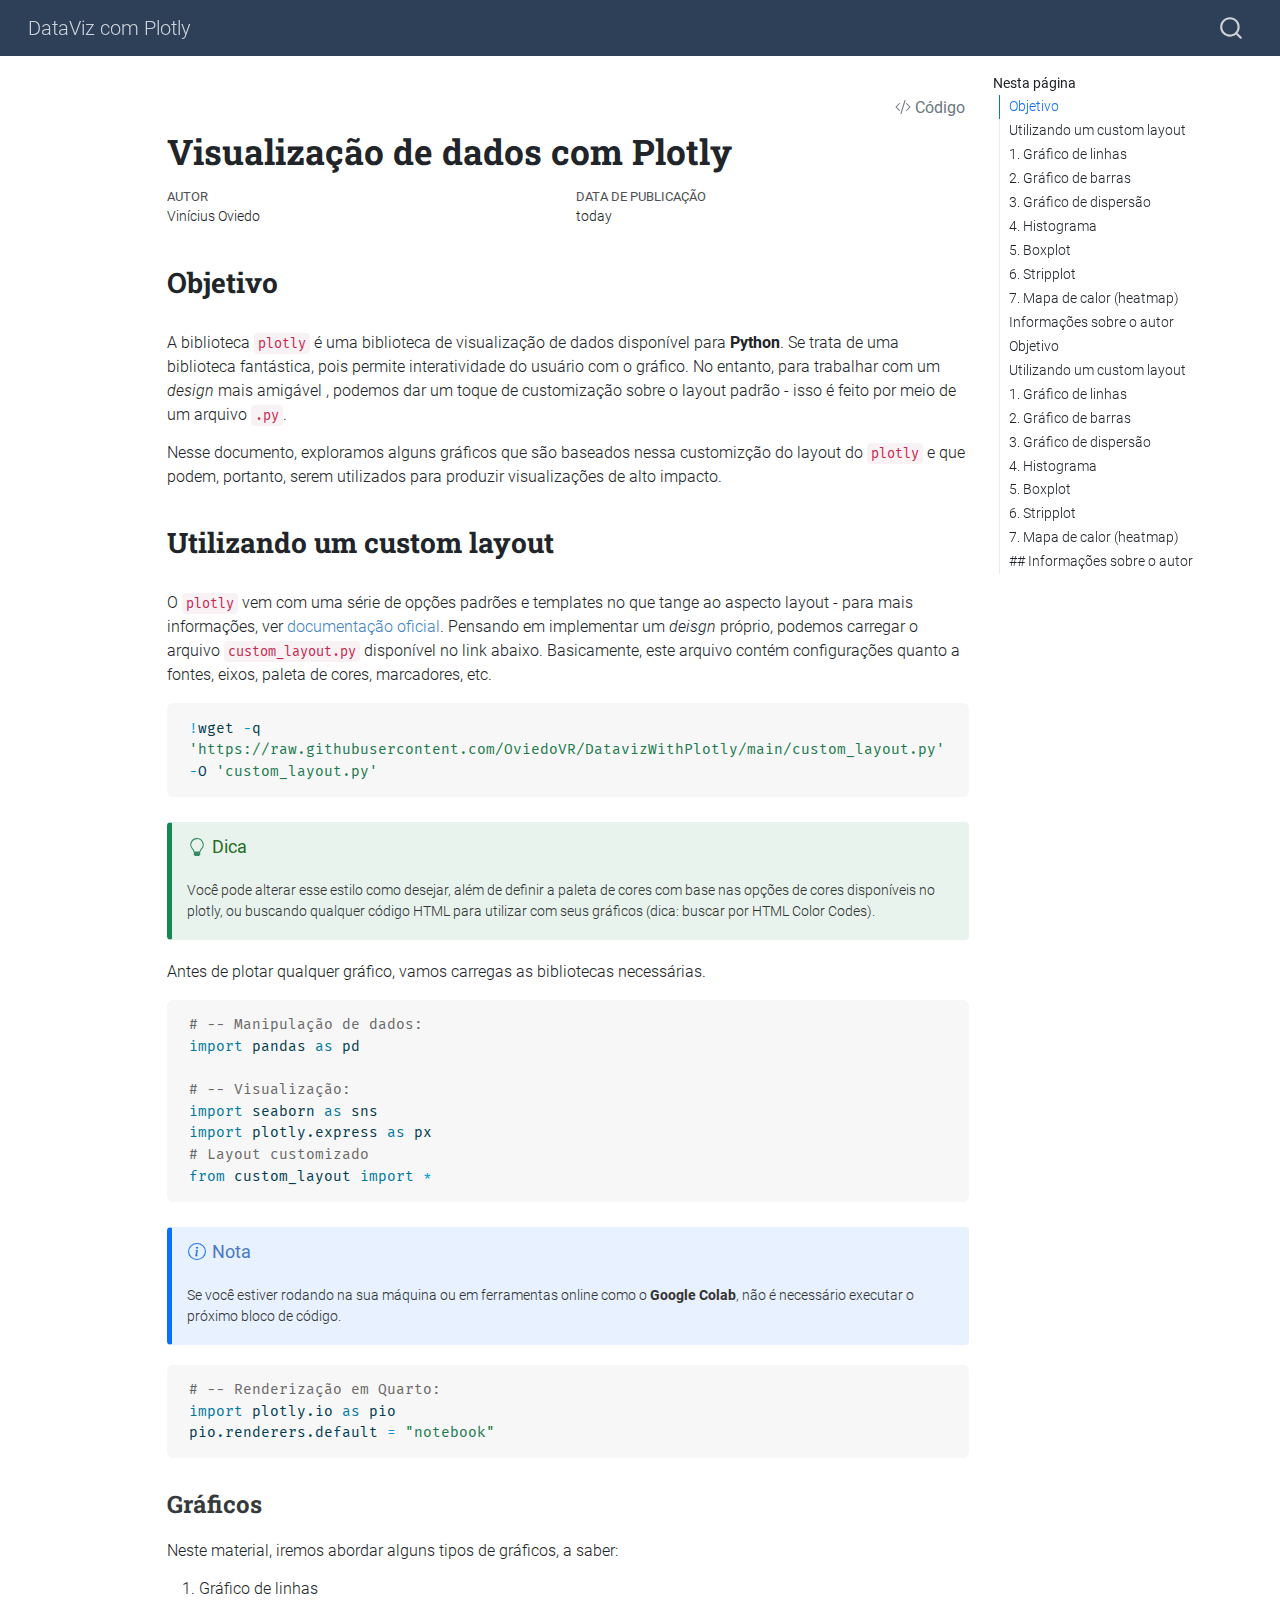
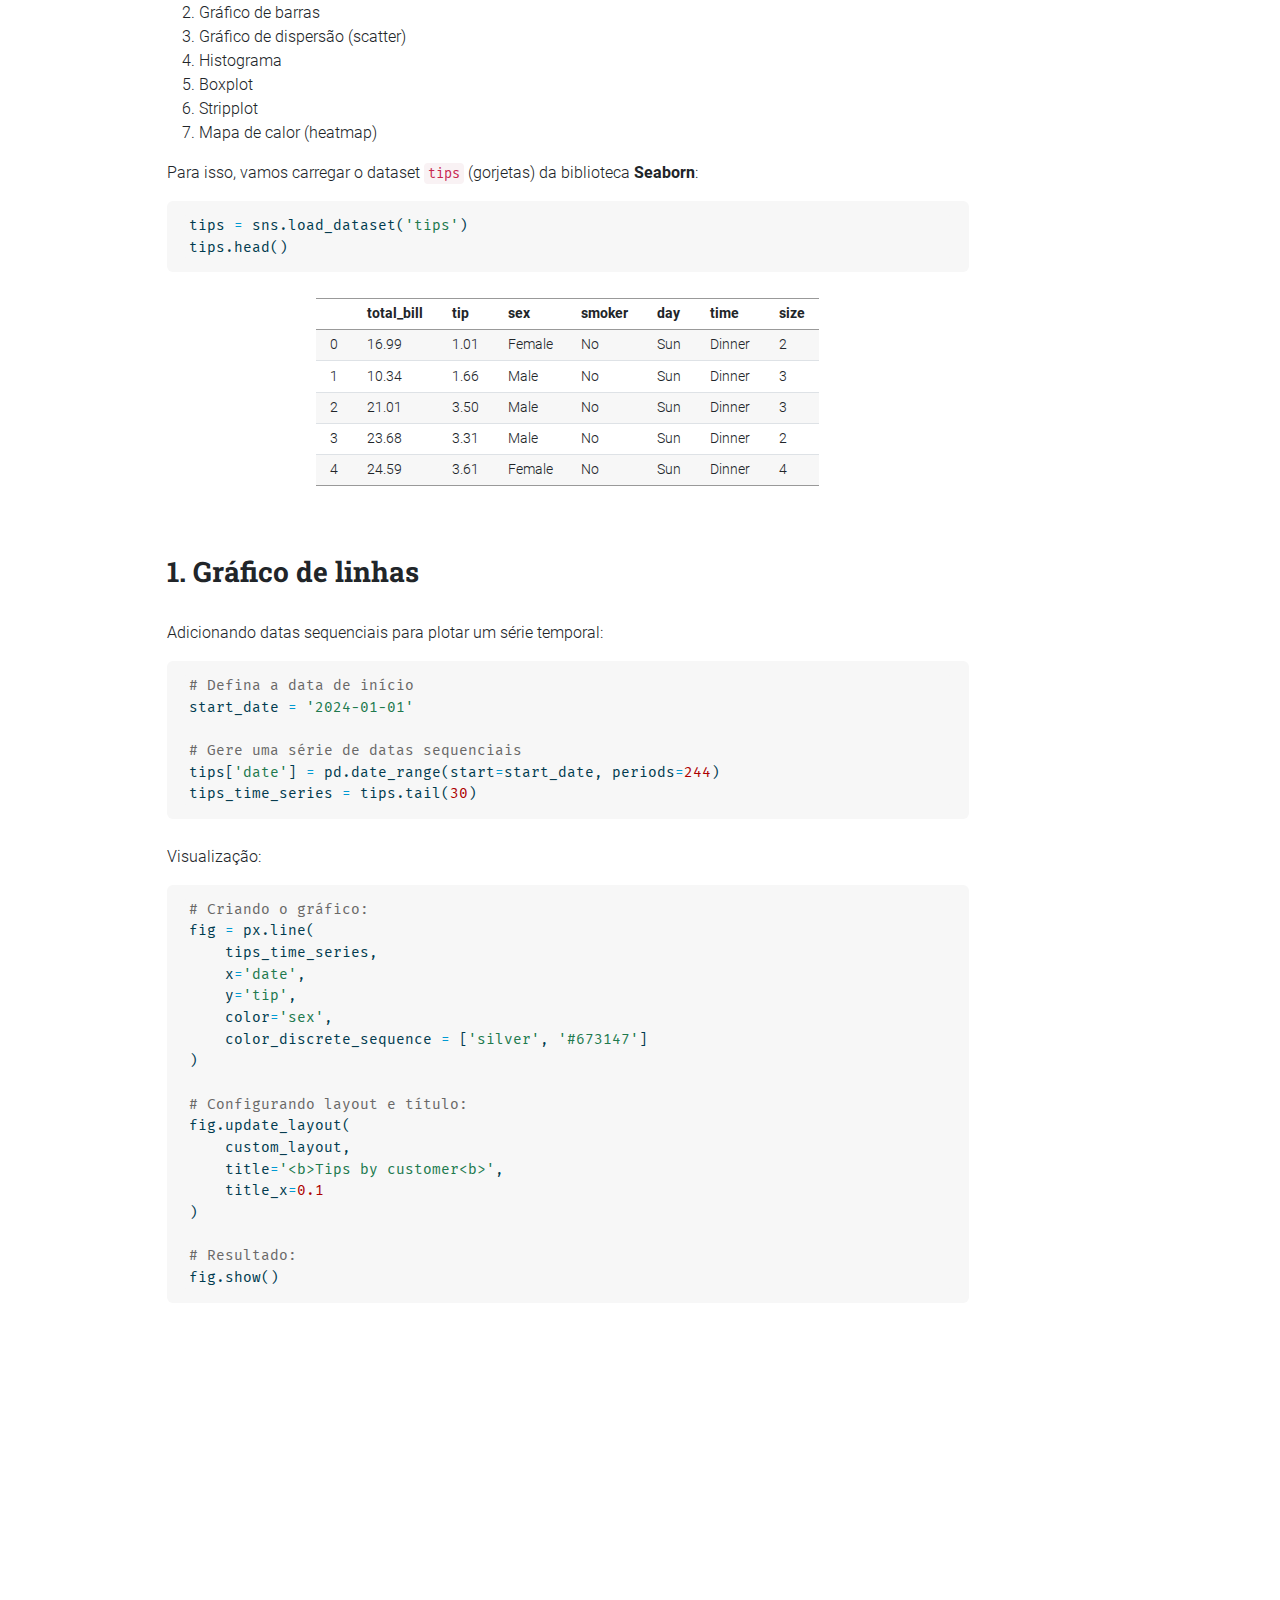
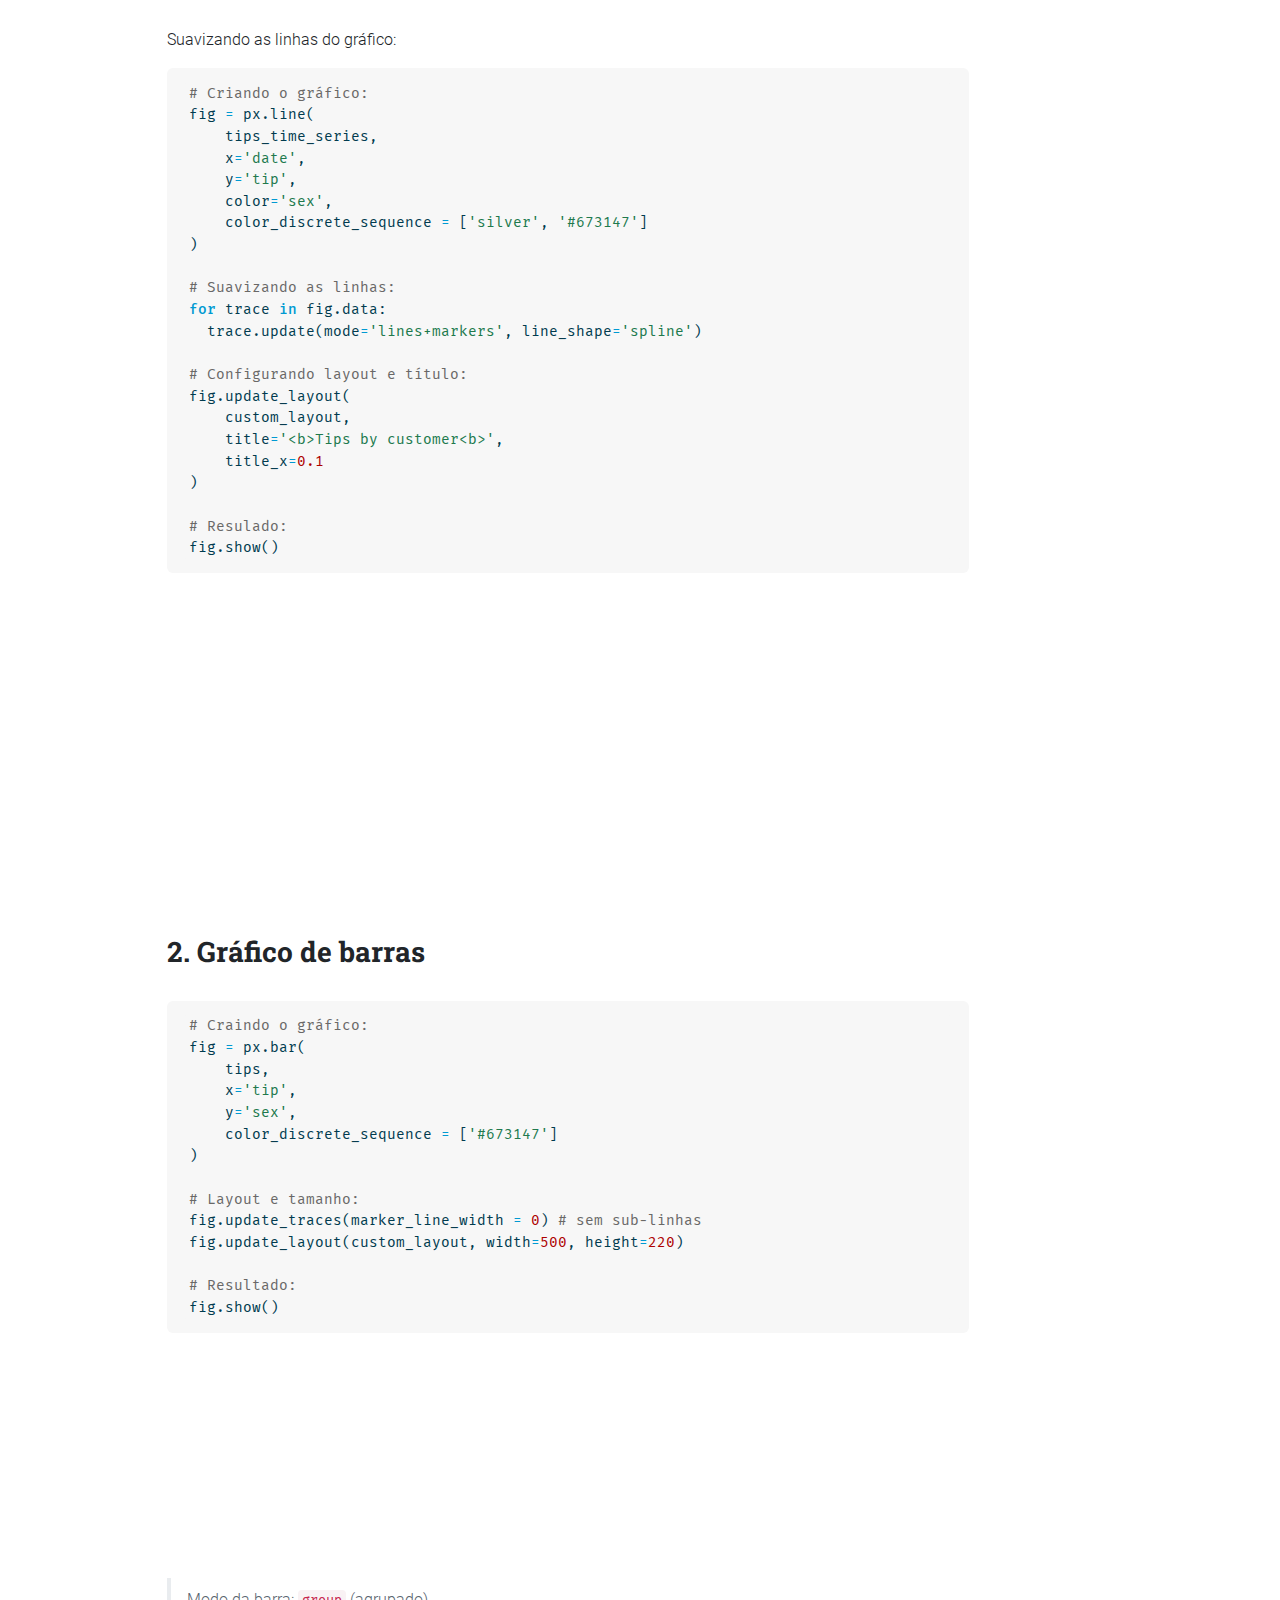
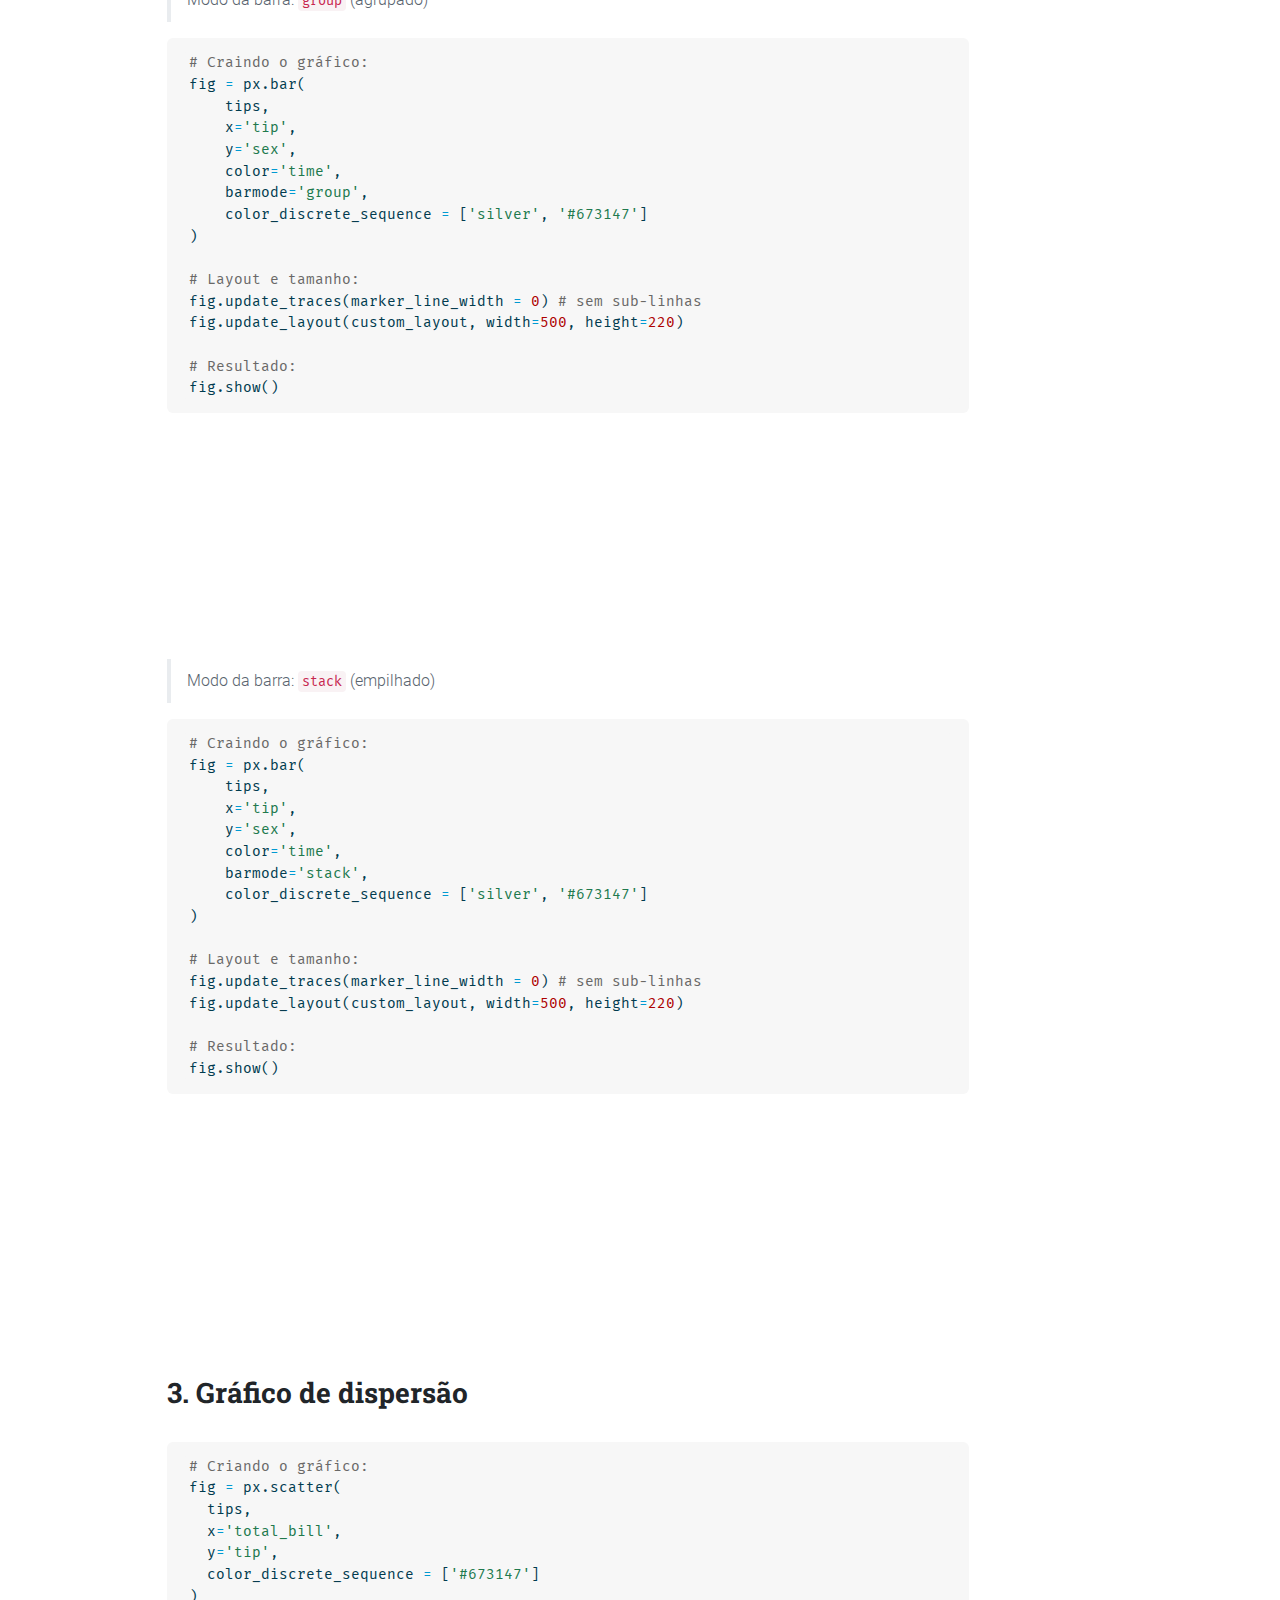
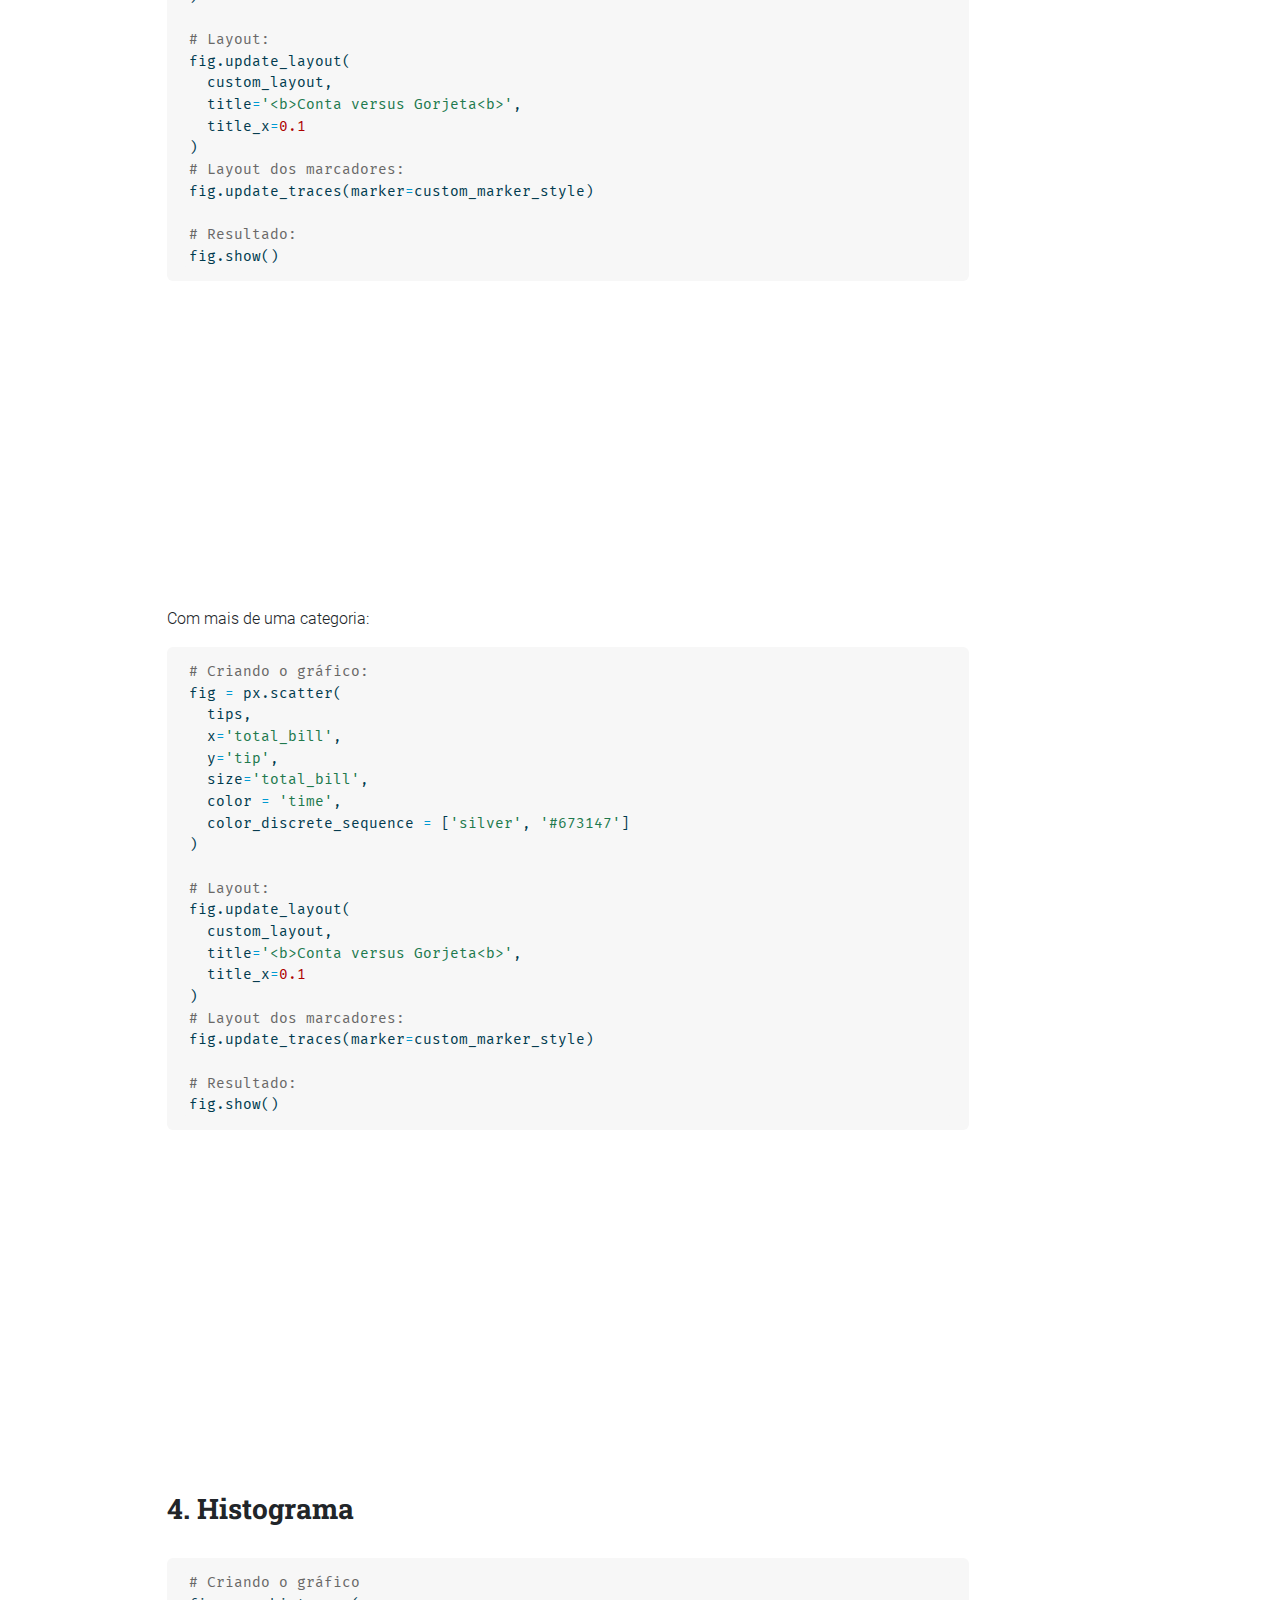
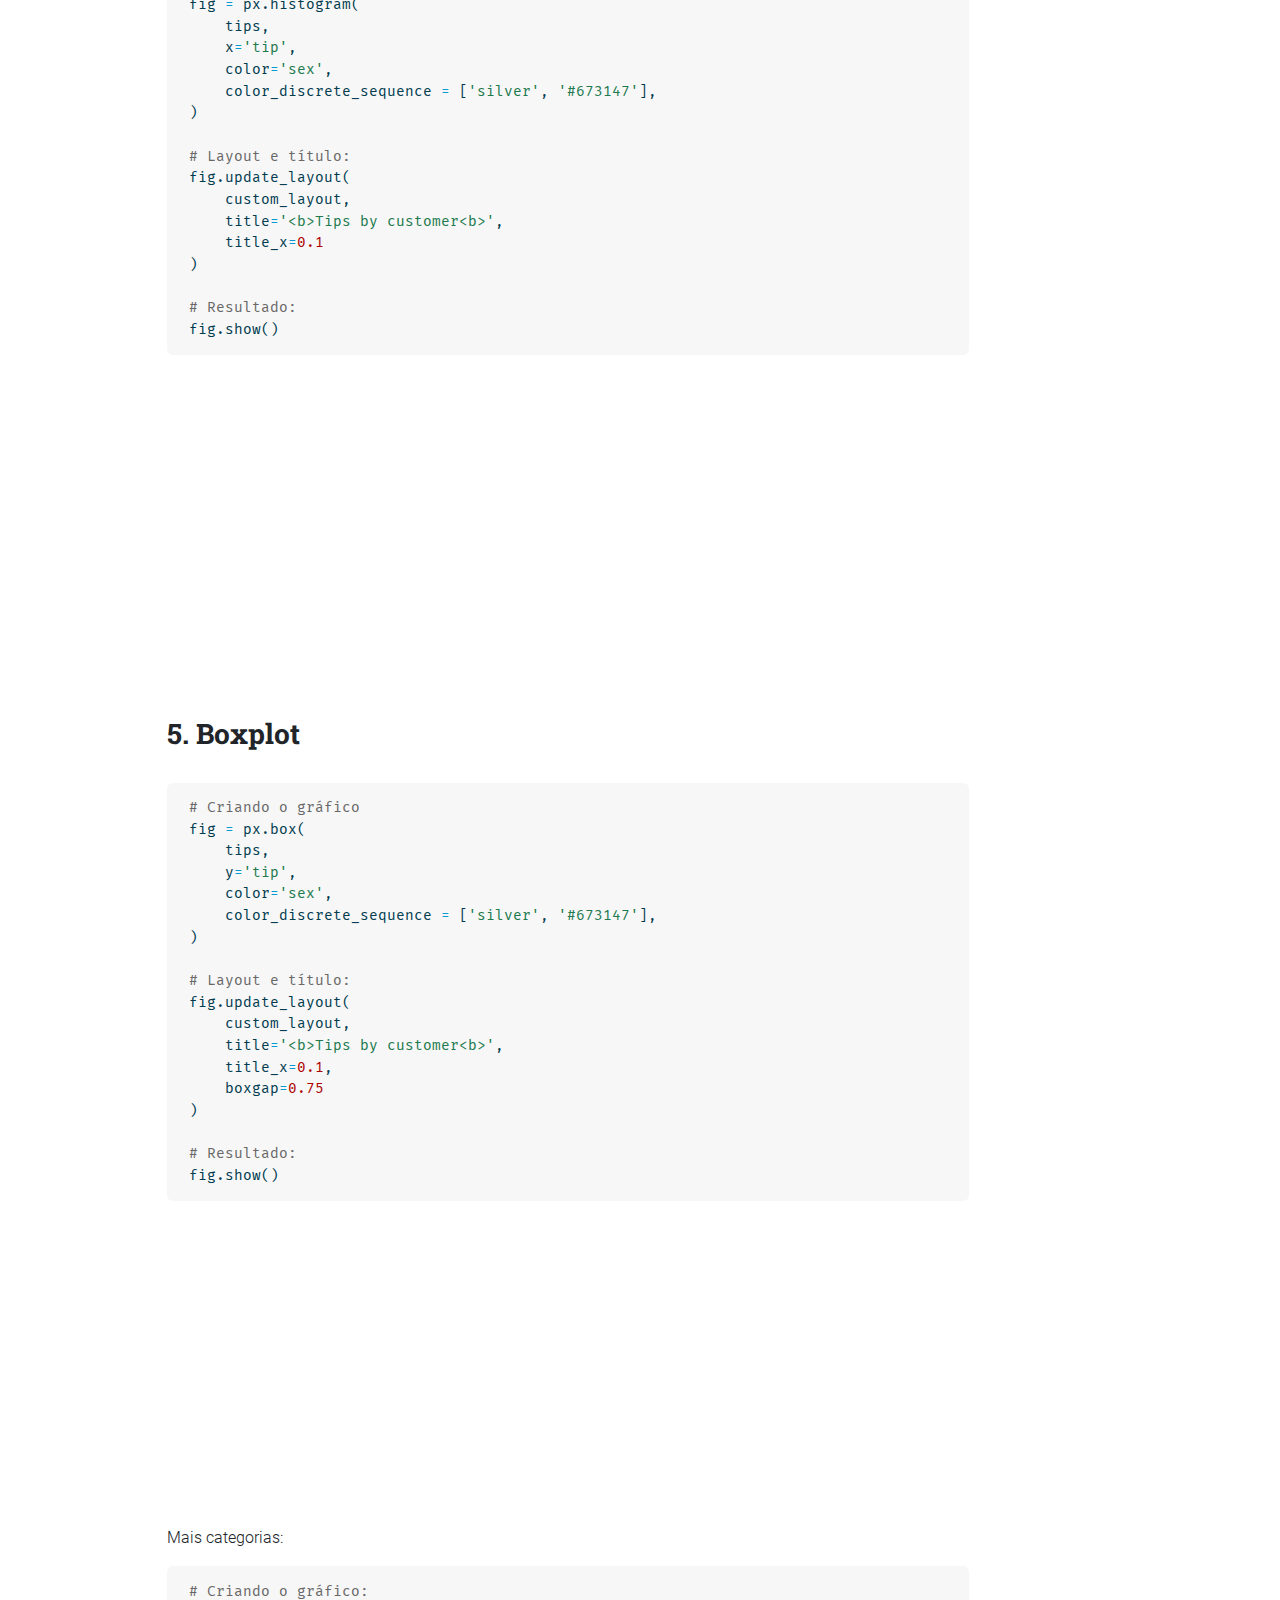
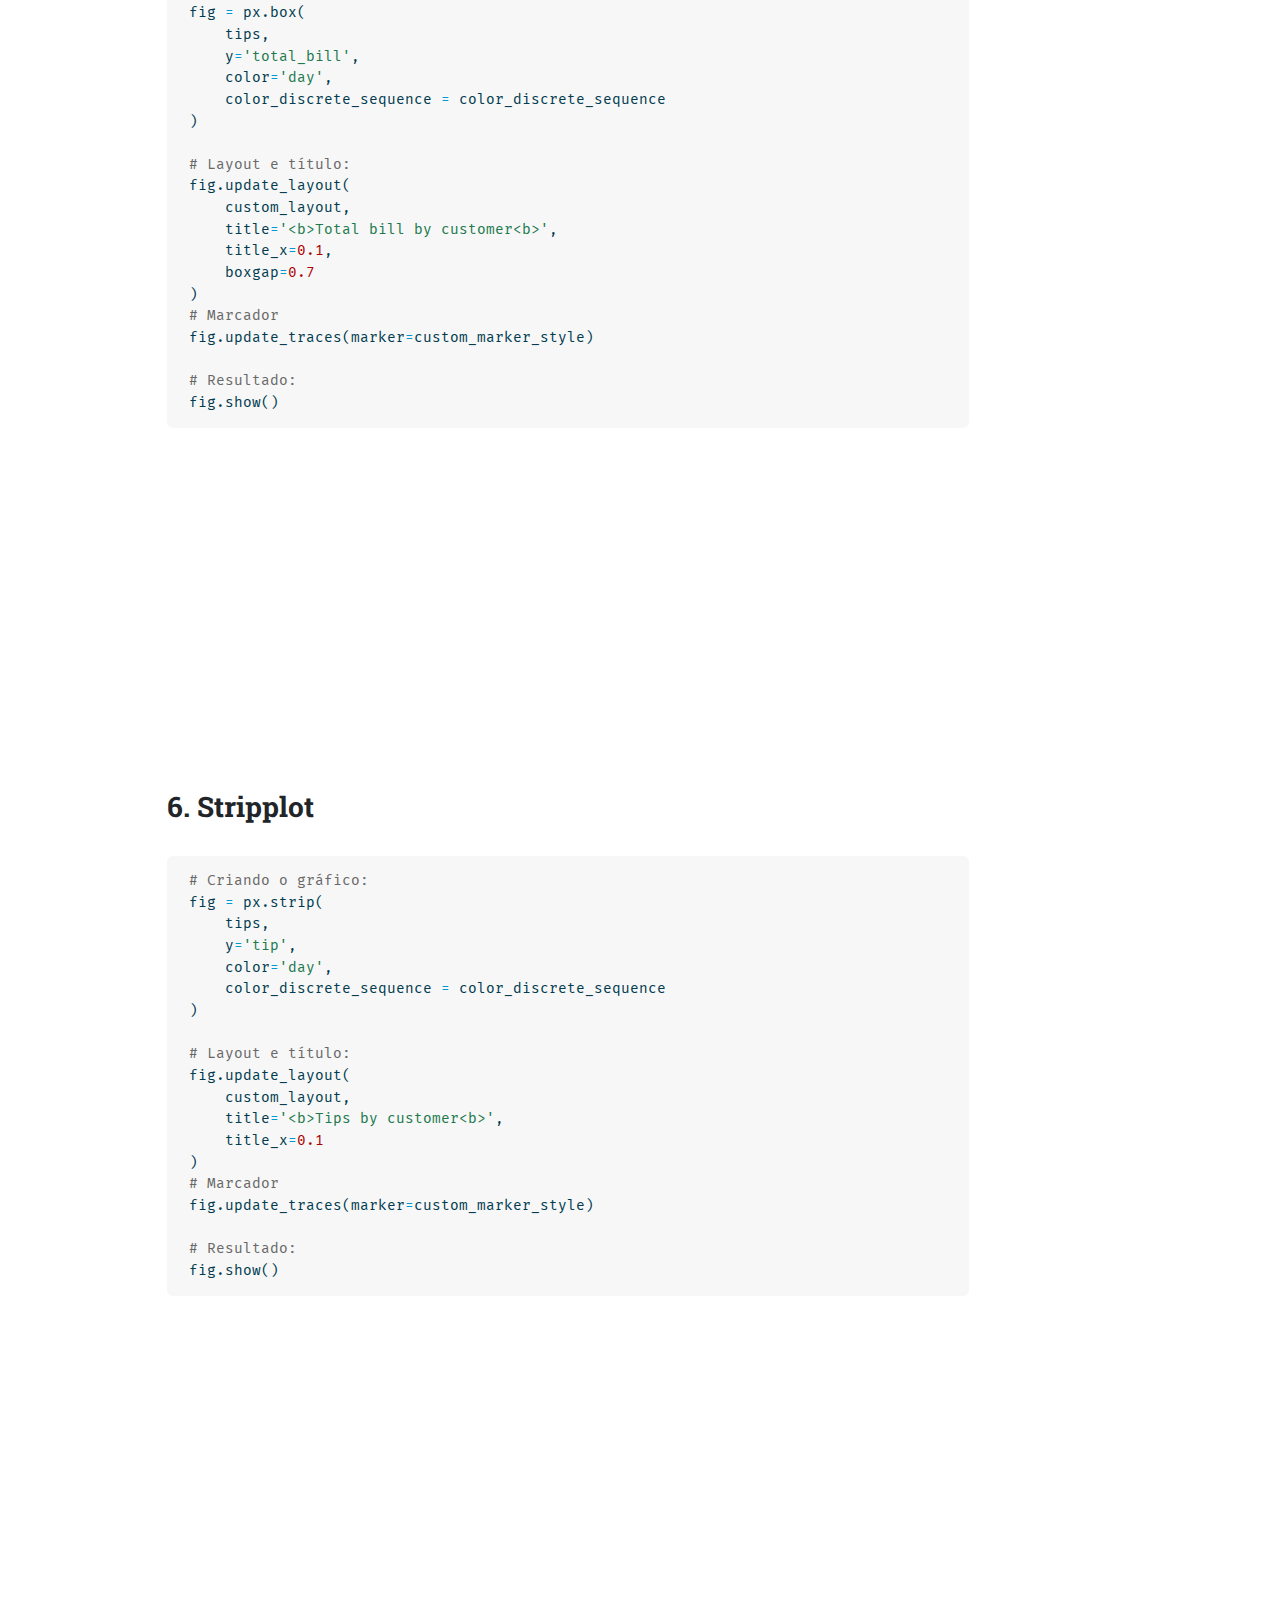
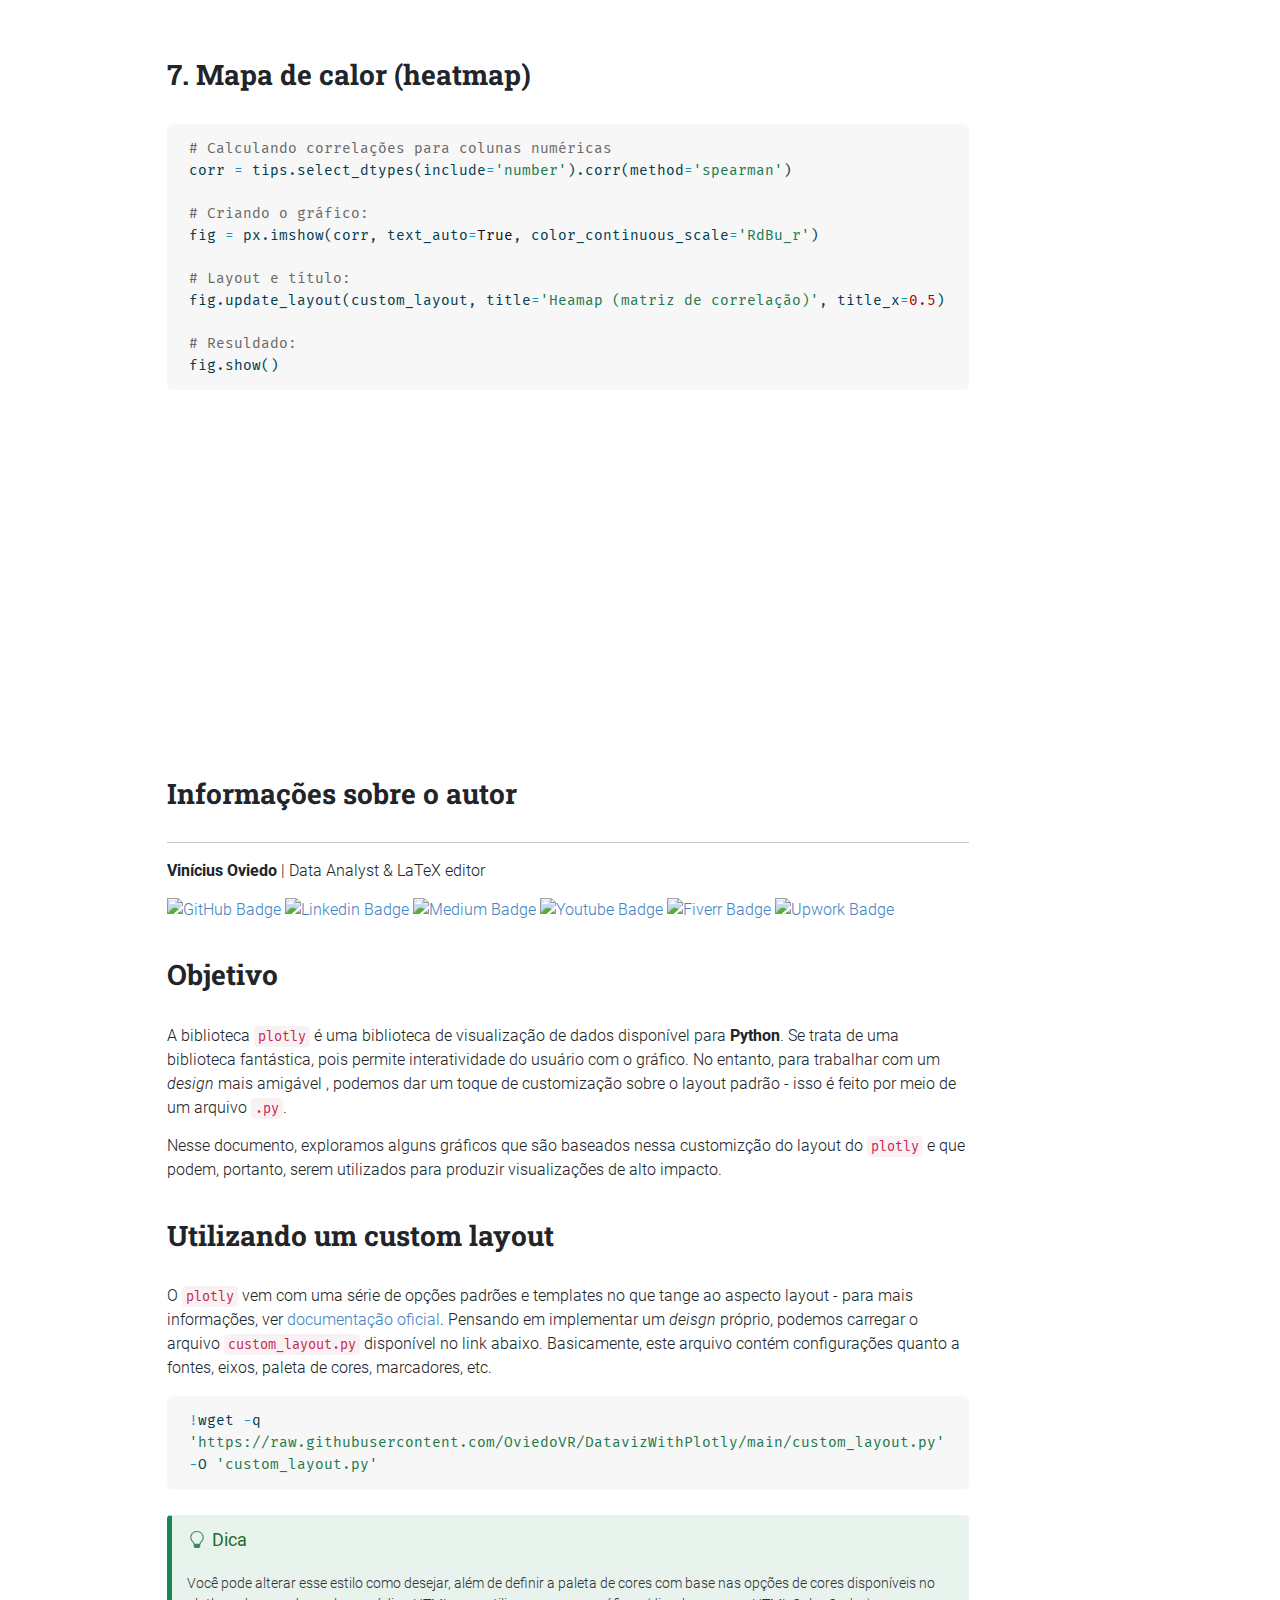
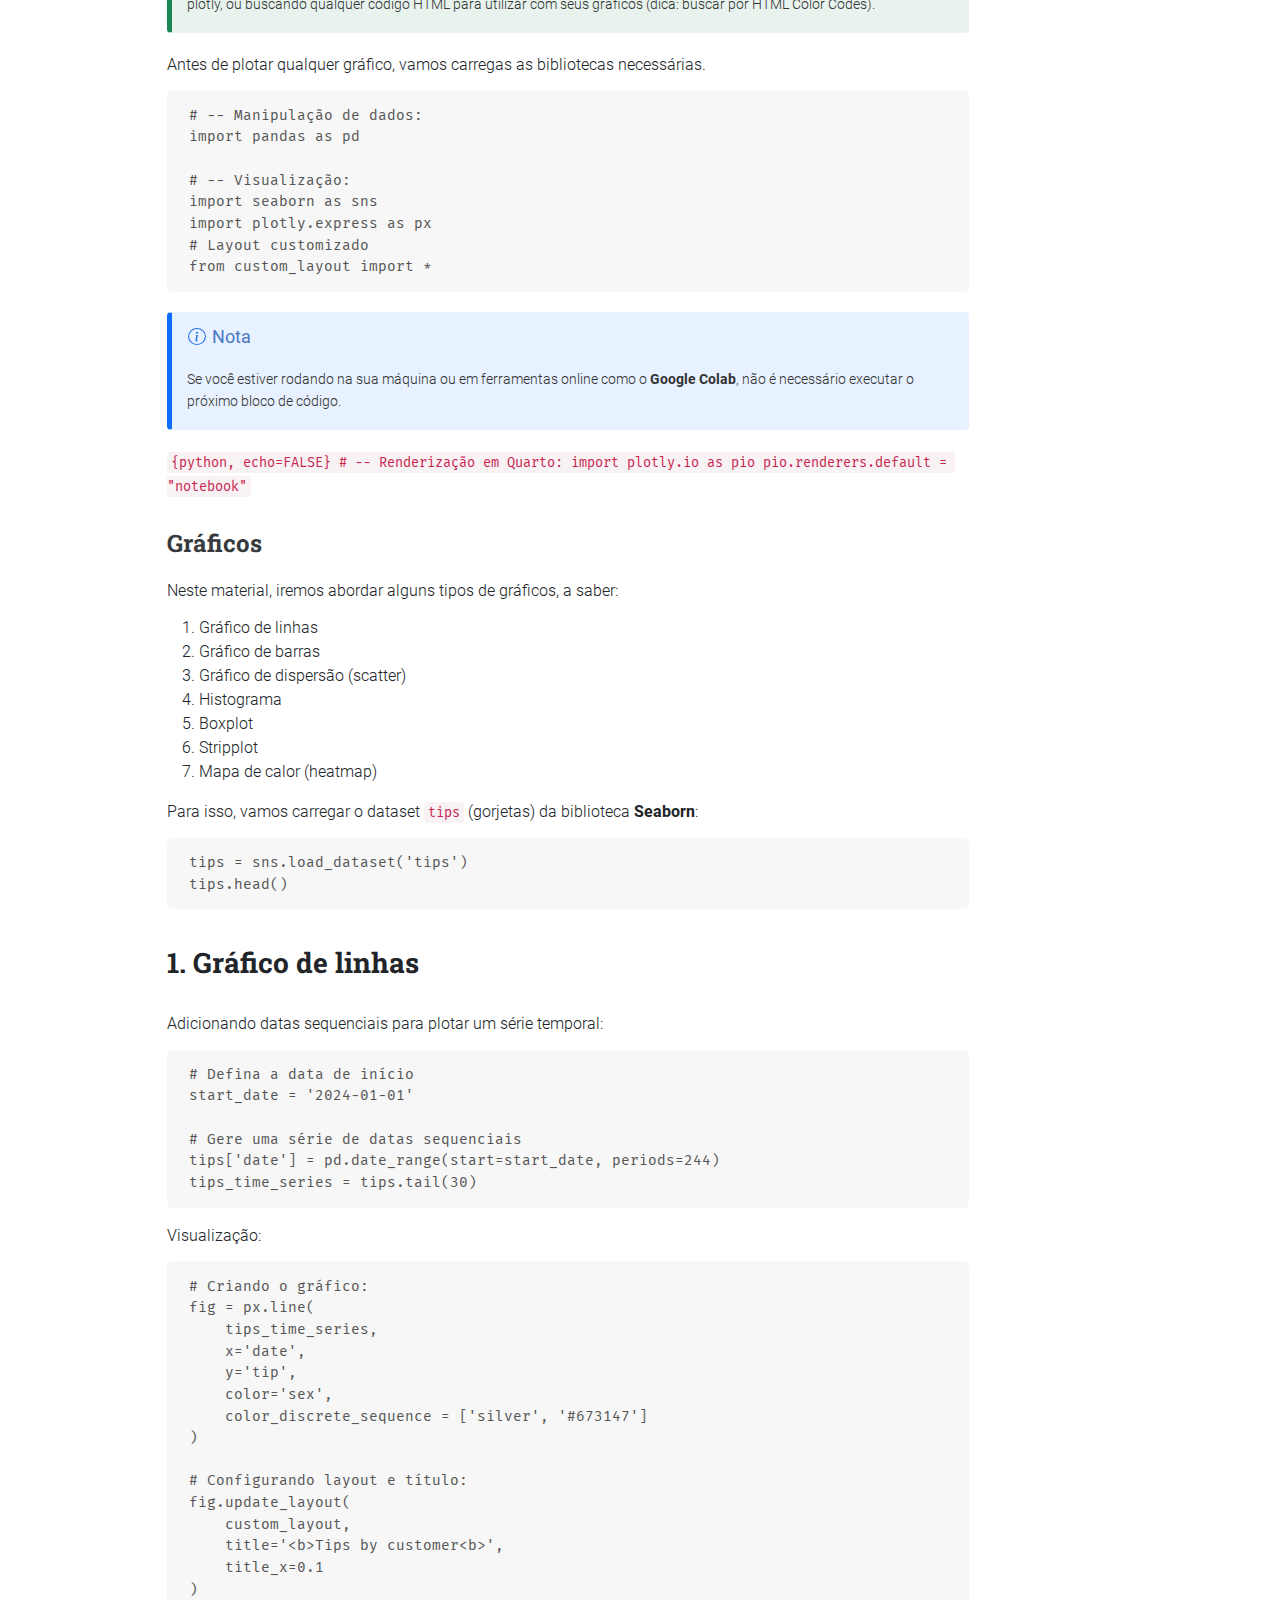
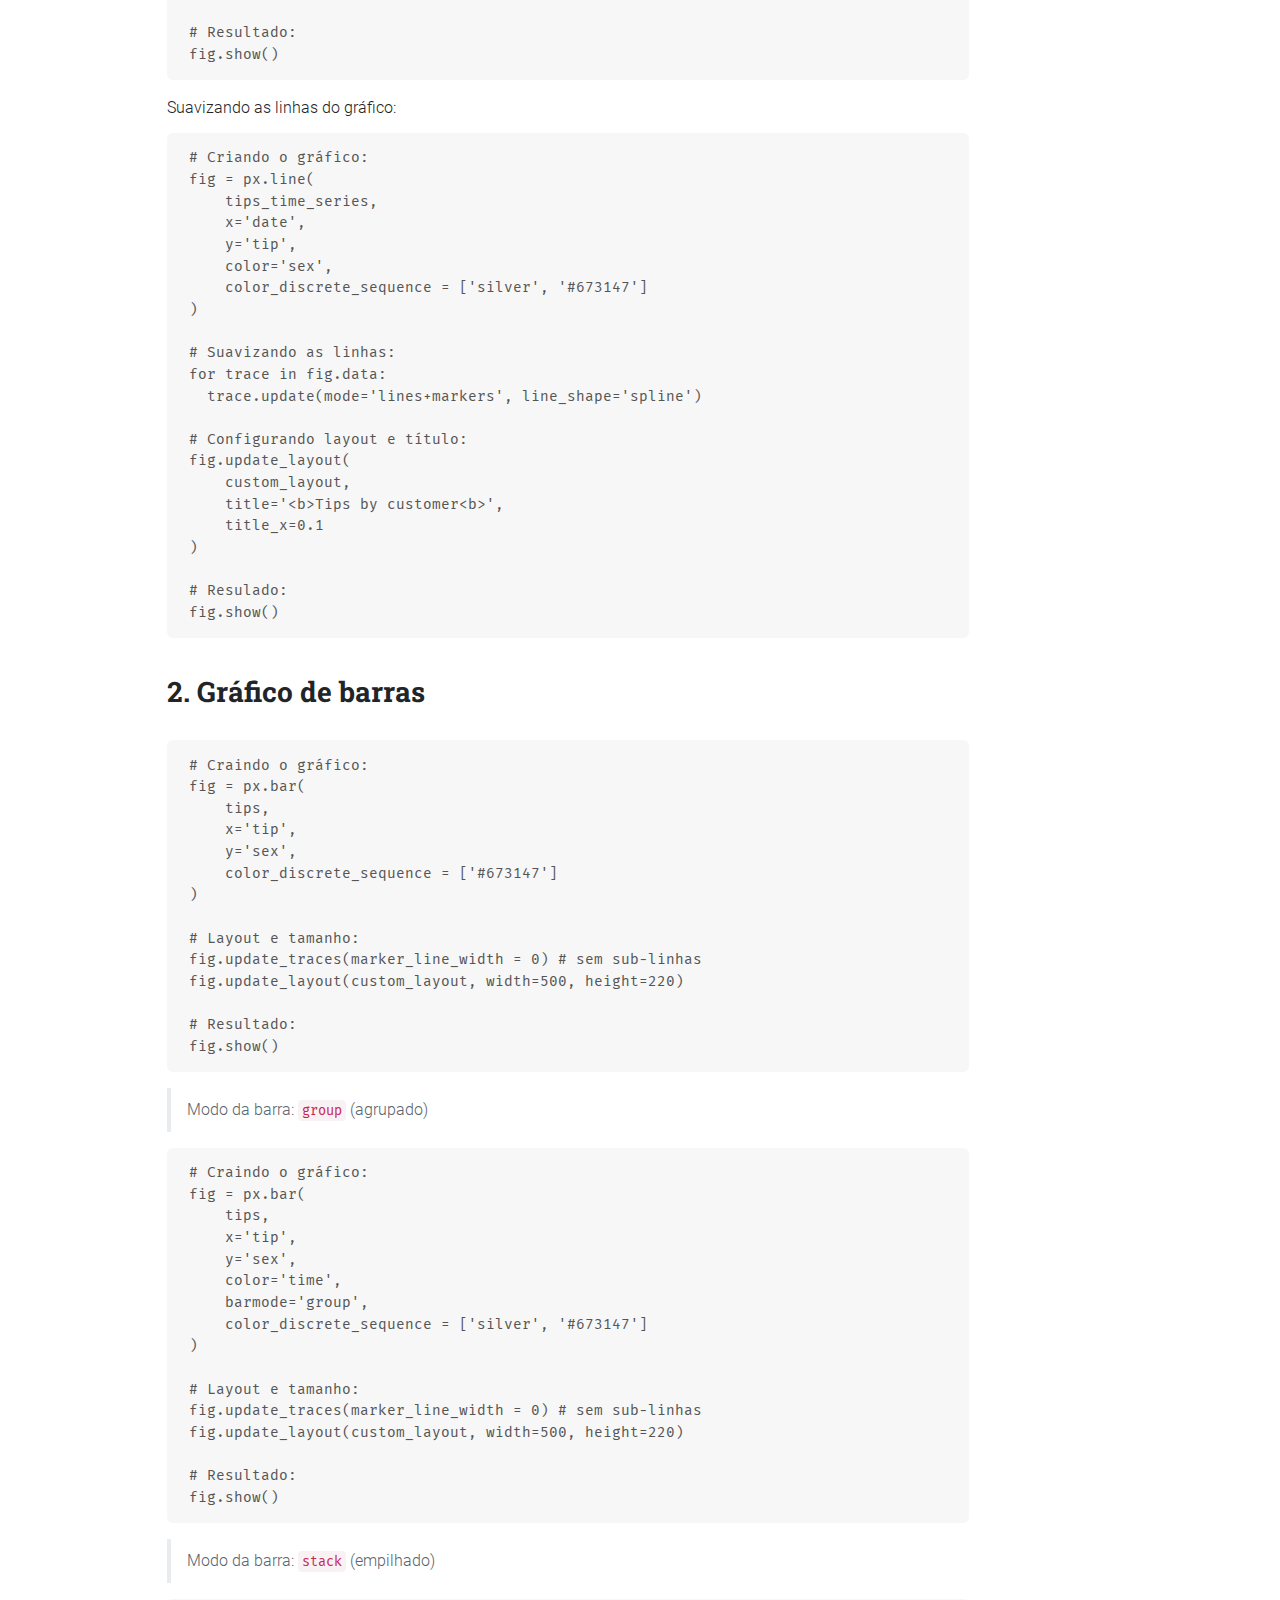
==== docs/index.html @ 253bf62b "Update repo" ====
<!DOCTYPE html>
<html xmlns="http://www.w3.org/1999/xhtml" lang="pt-BR" xml:lang="pt-BR"><head>

<meta charset="utf-8">
<meta name="generator" content="quarto-1.4.549">

<meta name="viewport" content="width=device-width, initial-scale=1.0, user-scalable=yes">

<meta name="author" content="Vinícius Oviedo">

<title>DataViz com Plotly - Visualização de dados com Plotly</title>
<style>
code{white-space: pre-wrap;}
span.smallcaps{font-variant: small-caps;}
div.columns{display: flex; gap: min(4vw, 1.5em);}
div.column{flex: auto; overflow-x: auto;}
div.hanging-indent{margin-left: 1.5em; text-indent: -1.5em;}
ul.task-list{list-style: none;}
ul.task-list li input[type="checkbox"] {
  width: 0.8em;
  margin: 0 0.8em 0.2em -1em; /* quarto-specific, see https://github.com/quarto-dev/quarto-cli/issues/4556 */ 
  vertical-align: middle;
}
/* CSS for syntax highlighting */
pre > code.sourceCode { white-space: pre; position: relative; }
pre > code.sourceCode > span { line-height: 1.25; }
pre > code.sourceCode > span:empty { height: 1.2em; }
.sourceCode { overflow: visible; }
code.sourceCode > span { color: inherit; text-decoration: inherit; }
div.sourceCode { margin: 1em 0; }
pre.sourceCode { margin: 0; }
@media screen {
div.sourceCode { overflow: auto; }
}
@media print {
pre > code.sourceCode { white-space: pre-wrap; }
pre > code.sourceCode > span { text-indent: -5em; padding-left: 5em; }
}
pre.numberSource code
  { counter-reset: source-line 0; }
pre.numberSource code > span
  { position: relative; left: -4em; counter-increment: source-line; }
pre.numberSource code > span > a:first-child::before
  { content: counter(source-line);
    position: relative; left: -1em; text-align: right; vertical-align: baseline;
    border: none; display: inline-block;
    -webkit-touch-callout: none; -webkit-user-select: none;
    -khtml-user-select: none; -moz-user-select: none;
    -ms-user-select: none; user-select: none;
    padding: 0 4px; width: 4em;
  }
pre.numberSource { margin-left: 3em;  padding-left: 4px; }
div.sourceCode
  {   }
@media screen {
pre > code.sourceCode > span > a:first-child::before { text-decoration: underline; }
}
</style>


<script src="https://cdnjs.cloudflare.com/ajax/libs/jquery/3.5.1/jquery.min.js" integrity="sha512-bLT0Qm9VnAYZDflyKcBaQ2gg0hSYNQrJ8RilYldYQ1FxQYoCLtUjuuRuZo+fjqhx/qtq/1itJ0C2ejDxltZVFg==" crossorigin="anonymous"></script><script src="site_libs/quarto-nav/quarto-nav.js"></script>
<script src="site_libs/quarto-nav/headroom.min.js"></script>
<script src="site_libs/clipboard/clipboard.min.js"></script>
<script src="site_libs/quarto-search/autocomplete.umd.js"></script>
<script src="site_libs/quarto-search/fuse.min.js"></script>
<script src="site_libs/quarto-search/quarto-search.js"></script>
<meta name="quarto:offset" content="./">
<script src="site_libs/quarto-html/quarto.js"></script>
<script src="site_libs/quarto-html/popper.min.js"></script>
<script src="site_libs/quarto-html/tippy.umd.min.js"></script>
<script src="site_libs/quarto-html/anchor.min.js"></script>
<link href="site_libs/quarto-html/tippy.css" rel="stylesheet">
<link href="site_libs/quarto-html/quarto-syntax-highlighting.css" rel="stylesheet" id="quarto-text-highlighting-styles">
<script src="site_libs/bootstrap/bootstrap.min.js"></script>
<link href="site_libs/bootstrap/bootstrap-icons.css" rel="stylesheet">
<link href="site_libs/bootstrap/bootstrap.min.css" rel="stylesheet" id="quarto-bootstrap" data-mode="light">
<link href="site_libs/quarto-contrib/bookup_fonts_gwf-0.0/fonts-embed.css" rel="stylesheet">
<script id="quarto-search-options" type="application/json">{
  "location": "navbar",
  "copy-button": false,
  "collapse-after": 3,
  "panel-placement": "end",
  "type": "overlay",
  "limit": 50,
  "keyboard-shortcut": [
    "f",
    "/",
    "s"
  ],
  "show-item-context": false,
  "language": {
    "search-no-results-text": "Nenhum resultado",
    "search-matching-documents-text": "documentos correspondentes",
    "search-copy-link-title": "Copiar link para a busca",
    "search-hide-matches-text": "Esconder correspondências adicionais",
    "search-more-match-text": "mais correspondência neste documento",
    "search-more-matches-text": "mais correspondências neste documento",
    "search-clear-button-title": "Limpar",
    "search-text-placeholder": "",
    "search-detached-cancel-button-title": "Cancelar",
    "search-submit-button-title": "Enviar",
    "search-label": "Procurar"
  }
}</script>
<script src="https://cdnjs.cloudflare.com/ajax/libs/require.js/2.3.6/require.min.js" integrity="sha512-c3Nl8+7g4LMSTdrm621y7kf9v3SDPnhxLNhcjFJbKECVnmZHTdo+IRO05sNLTH/D3vA6u1X32ehoLC7WFVdheg==" crossorigin="anonymous"></script>

<script type="application/javascript">define('jquery', [],function() {return window.jQuery;})</script>
        <script type="text/javascript">
        window.PlotlyConfig = {MathJaxConfig: 'local'};
        if (window.MathJax && window.MathJax.Hub && window.MathJax.Hub.Config) {window.MathJax.Hub.Config({SVG: {font: "STIX-Web"}});}
        if (typeof require !== 'undefined') {
        require.undef("plotly");
        define('plotly', function(require, exports, module) {
            /**
* plotly.js v2.12.1
* Copyright 2012-2022, Plotly, Inc.
* All rights reserved.
* Licensed under the MIT license
*/
!function(t){if("object"==typeof exports&&"undefined"!=typeof module)module.exports=t();else if("function"==typeof define&&define.amd)define([],t);else{("undefined"!=typeof window?window:"undefined"!=typeof global?global:"undefined"!=typeof self?self:this).Plotly=t()}}((function(){return function t(e,r,n){function i(o,s){if(!r[o]){if(!e[o]){var l="function"==typeof require&&require;if(!s&&l)return l(o,!0);if(a)return a(o,!0);var c=new Error("Cannot find module '"+o+"'");throw c.code="MODULE_NOT_FOUND",c}var u=r[o]={exports:{}};e[o][0].call(u.exports,(function(t){return i(e[o][1][t]||t)}),u,u.exports,t,e,r,n)}return r[o].exports}for(var a="function"==typeof require&&require,o=0;o<n.length;o++)i(n[o]);return i}({1:[function(t,e,r){"use strict";var n=t("../src/lib"),i={"X,X div":'direction:ltr;font-family:"Open Sans",verdana,arial,sans-serif;margin:0;padding:0;',"X input,X button":'font-family:"Open Sans",verdana,arial,sans-serif;',"X input:focus,X button:focus":"outline:none;","X a":"text-decoration:none;","X a:hover":"text-decoration:none;","X .crisp":"shape-rendering:crispEdges;","X .user-select-none":"-webkit-user-select:none;-moz-user-select:none;-ms-user-select:none;-o-user-select:none;user-select:none;","X svg":"overflow:hidden;","X svg a":"fill:#447adb;","X svg a:hover":"fill:#3c6dc5;","X .main-svg":"position:absolute;top:0;left:0;pointer-events:none;","X .main-svg .draglayer":"pointer-events:all;","X .cursor-default":"cursor:default;","X .cursor-pointer":"cursor:pointer;","X .cursor-crosshair":"cursor:crosshair;","X .cursor-move":"cursor:move;","X .cursor-col-resize":"cursor:col-resize;","X .cursor-row-resize":"cursor:row-resize;","X .cursor-ns-resize":"cursor:ns-resize;","X .cursor-ew-resize":"cursor:ew-resize;","X .cursor-sw-resize":"cursor:sw-resize;","X .cursor-s-resize":"cursor:s-resize;","X .cursor-se-resize":"cursor:se-resize;","X .cursor-w-resize":"cursor:w-resize;","X .cursor-e-resize":"cursor:e-resize;","X .cursor-nw-resize":"cursor:nw-resize;","X .cursor-n-resize":"cursor:n-resize;","X .cursor-ne-resize":"cursor:ne-resize;","X .cursor-grab":"cursor:-webkit-grab;cursor:grab;","X .modebar":"position:absolute;top:2px;right:2px;","X .ease-bg":"-webkit-transition:background-color .3s ease 0s;-moz-transition:background-color .3s ease 0s;-ms-transition:background-color .3s ease 0s;-o-transition:background-color .3s ease 0s;transition:background-color .3s ease 0s;","X .modebar--hover>:not(.watermark)":"opacity:0;-webkit-transition:opacity .3s ease 0s;-moz-transition:opacity .3s ease 0s;-ms-transition:opacity .3s ease 0s;-o-transition:opacity .3s ease 0s;transition:opacity .3s ease 0s;","X:hover .modebar--hover .modebar-group":"opacity:1;","X .modebar-group":"float:left;display:inline-block;box-sizing:border-box;padding-left:8px;position:relative;vertical-align:middle;white-space:nowrap;","X .modebar-btn":"position:relative;font-size:16px;padding:3px 4px;height:22px;cursor:pointer;line-height:normal;box-sizing:border-box;","X .modebar-btn svg":"position:relative;top:2px;","X .modebar.vertical":"display:flex;flex-direction:column;flex-wrap:wrap;align-content:flex-end;max-height:100%;","X .modebar.vertical svg":"top:-1px;","X .modebar.vertical .modebar-group":"display:block;float:none;padding-left:0px;padding-bottom:8px;","X .modebar.vertical .modebar-group .modebar-btn":"display:block;text-align:center;","X [data-title]:before,X [data-title]:after":"position:absolute;-webkit-transform:translate3d(0, 0, 0);-moz-transform:translate3d(0, 0, 0);-ms-transform:translate3d(0, 0, 0);-o-transform:translate3d(0, 0, 0);transform:translate3d(0, 0, 0);display:none;opacity:0;z-index:1001;pointer-events:none;top:110%;right:50%;","X [data-title]:hover:before,X [data-title]:hover:after":"display:block;opacity:1;","X [data-title]:before":'content:"";position:absolute;background:rgba(0,0,0,0);border:6px solid rgba(0,0,0,0);z-index:1002;margin-top:-12px;border-bottom-color:#69738a;margin-right:-6px;',"X [data-title]:after":"content:attr(data-title);background:#69738a;color:#fff;padding:8px 10px;font-size:12px;line-height:12px;white-space:nowrap;margin-right:-18px;border-radius:2px;","X .vertical [data-title]:before,X .vertical [data-title]:after":"top:0%;right:200%;","X .vertical [data-title]:before":"border:6px solid rgba(0,0,0,0);border-left-color:#69738a;margin-top:8px;margin-right:-30px;","X .select-outline":"fill:none;stroke-width:1;shape-rendering:crispEdges;","X .select-outline-1":"stroke:#fff;","X .select-outline-2":"stroke:#000;stroke-dasharray:2px 2px;",Y:'font-family:"Open Sans",verdana,arial,sans-serif;position:fixed;top:50px;right:20px;z-index:10000;font-size:10pt;max-width:180px;',"Y p":"margin:0;","Y .notifier-note":"min-width:180px;max-width:250px;border:1px solid #fff;z-index:3000;margin:0;background-color:#8c97af;background-color:rgba(140,151,175,.9);color:#fff;padding:10px;overflow-wrap:break-word;word-wrap:break-word;-ms-hyphens:auto;-webkit-hyphens:auto;hyphens:auto;","Y .notifier-close":"color:#fff;opacity:.8;float:right;padding:0 5px;background:none;border:none;font-size:20px;font-weight:bold;line-height:20px;","Y .notifier-close:hover":"color:#444;text-decoration:none;cursor:pointer;"};for(var a in i){var o=a.replace(/^,/," ,").replace(/X/g,".js-plotly-plot .plotly").replace(/Y/g,".plotly-notifier");n.addStyleRule(o,i[a])}},{"../src/lib":503}],2:[function(t,e,r){"use strict";e.exports=t("../src/transforms/aggregate")},{"../src/transforms/aggregate":1118}],3:[function(t,e,r){"use strict";e.exports=t("../src/traces/bar")},{"../src/traces/bar":656}],4:[function(t,e,r){"use strict";e.exports=t("../src/traces/barpolar")},{"../src/traces/barpolar":669}],5:[function(t,e,r){"use strict";e.exports=t("../src/traces/box")},{"../src/traces/box":679}],6:[function(t,e,r){"use strict";e.exports=t("../src/components/calendars")},{"../src/components/calendars":364}],7:[function(t,e,r){"use strict";e.exports=t("../src/traces/candlestick")},{"../src/traces/candlestick":688}],8:[function(t,e,r){"use strict";e.exports=t("../src/traces/carpet")},{"../src/traces/carpet":707}],9:[function(t,e,r){"use strict";e.exports=t("../src/traces/choropleth")},{"../src/traces/choropleth":721}],10:[function(t,e,r){"use strict";e.exports=t("../src/traces/choroplethmapbox")},{"../src/traces/choroplethmapbox":728}],11:[function(t,e,r){"use strict";e.exports=t("../src/traces/cone")},{"../src/traces/cone":734}],12:[function(t,e,r){"use strict";e.exports=t("../src/traces/contour")},{"../src/traces/contour":749}],13:[function(t,e,r){"use strict";e.exports=t("../src/traces/contourcarpet")},{"../src/traces/contourcarpet":760}],14:[function(t,e,r){"use strict";e.exports=t("../src/core")},{"../src/core":481}],15:[function(t,e,r){"use strict";e.exports=t("../src/traces/densitymapbox")},{"../src/traces/densitymapbox":768}],16:[function(t,e,r){"use strict";e.exports=t("../src/transforms/filter")},{"../src/transforms/filter":1119}],17:[function(t,e,r){"use strict";e.exports=t("../src/traces/funnel")},{"../src/traces/funnel":778}],18:[function(t,e,r){"use strict";e.exports=t("../src/traces/funnelarea")},{"../src/traces/funnelarea":787}],19:[function(t,e,r){"use strict";e.exports=t("../src/transforms/groupby")},{"../src/transforms/groupby":1120}],20:[function(t,e,r){"use strict";e.exports=t("../src/traces/heatmap")},{"../src/traces/heatmap":800}],21:[function(t,e,r){"use strict";e.exports=t("../src/traces/heatmapgl")},{"../src/traces/heatmapgl":811}],22:[function(t,e,r){"use strict";e.exports=t("../src/traces/histogram")},{"../src/traces/histogram":823}],23:[function(t,e,r){"use strict";e.exports=t("../src/traces/histogram2d")},{"../src/traces/histogram2d":829}],24:[function(t,e,r){"use strict";e.exports=t("../src/traces/histogram2dcontour")},{"../src/traces/histogram2dcontour":833}],25:[function(t,e,r){"use strict";e.exports=t("../src/traces/icicle")},{"../src/traces/icicle":839}],26:[function(t,e,r){"use strict";e.exports=t("../src/traces/image")},{"../src/traces/image":852}],27:[function(t,e,r){"use strict";var n=t("./core");n.register([t("./bar"),t("./box"),t("./heatmap"),t("./histogram"),t("./histogram2d"),t("./histogram2dcontour"),t("./contour"),t("./scatterternary"),t("./violin"),t("./funnel"),t("./waterfall"),t("./image"),t("./pie"),t("./sunburst"),t("./treemap"),t("./icicle"),t("./funnelarea"),t("./scatter3d"),t("./surface"),t("./isosurface"),t("./volume"),t("./mesh3d"),t("./cone"),t("./streamtube"),t("./scattergeo"),t("./choropleth"),t("./scattergl"),t("./splom"),t("./pointcloud"),t("./heatmapgl"),t("./parcoords"),t("./parcats"),t("./scattermapbox"),t("./choroplethmapbox"),t("./densitymapbox"),t("./sankey"),t("./indicator"),t("./table"),t("./carpet"),t("./scattercarpet"),t("./contourcarpet"),t("./ohlc"),t("./candlestick"),t("./scatterpolar"),t("./scatterpolargl"),t("./barpolar"),t("./scattersmith"),t("./aggregate"),t("./filter"),t("./groupby"),t("./sort"),t("./calendars")]),e.exports=n},{"./aggregate":2,"./bar":3,"./barpolar":4,"./box":5,"./calendars":6,"./candlestick":7,"./carpet":8,"./choropleth":9,"./choroplethmapbox":10,"./cone":11,"./contour":12,"./contourcarpet":13,"./core":14,"./densitymapbox":15,"./filter":16,"./funnel":17,"./funnelarea":18,"./groupby":19,"./heatmap":20,"./heatmapgl":21,"./histogram":22,"./histogram2d":23,"./histogram2dcontour":24,"./icicle":25,"./image":26,"./indicator":28,"./isosurface":29,"./mesh3d":30,"./ohlc":31,"./parcats":32,"./parcoords":33,"./pie":34,"./pointcloud":35,"./sankey":36,"./scatter3d":37,"./scattercarpet":38,"./scattergeo":39,"./scattergl":40,"./scattermapbox":41,"./scatterpolar":42,"./scatterpolargl":43,"./scattersmith":44,"./scatterternary":45,"./sort":46,"./splom":47,"./streamtube":48,"./sunburst":49,"./surface":50,"./table":51,"./treemap":52,"./violin":53,"./volume":54,"./waterfall":55}],28:[function(t,e,r){"use strict";e.exports=t("../src/traces/indicator")},{"../src/traces/indicator":860}],29:[function(t,e,r){"use strict";e.exports=t("../src/traces/isosurface")},{"../src/traces/isosurface":866}],30:[function(t,e,r){"use strict";e.exports=t("../src/traces/mesh3d")},{"../src/traces/mesh3d":871}],31:[function(t,e,r){"use strict";e.exports=t("../src/traces/ohlc")},{"../src/traces/ohlc":876}],32:[function(t,e,r){"use strict";e.exports=t("../src/traces/parcats")},{"../src/traces/parcats":885}],33:[function(t,e,r){"use strict";e.exports=t("../src/traces/parcoords")},{"../src/traces/parcoords":896}],34:[function(t,e,r){"use strict";e.exports=t("../src/traces/pie")},{"../src/traces/pie":907}],35:[function(t,e,r){"use strict";e.exports=t("../src/traces/pointcloud")},{"../src/traces/pointcloud":916}],36:[function(t,e,r){"use strict";e.exports=t("../src/traces/sankey")},{"../src/traces/sankey":922}],37:[function(t,e,r){"use strict";e.exports=t("../src/traces/scatter3d")},{"../src/traces/scatter3d":960}],38:[function(t,e,r){"use strict";e.exports=t("../src/traces/scattercarpet")},{"../src/traces/scattercarpet":967}],39:[function(t,e,r){"use strict";e.exports=t("../src/traces/scattergeo")},{"../src/traces/scattergeo":975}],40:[function(t,e,r){"use strict";e.exports=t("../src/traces/scattergl")},{"../src/traces/scattergl":989}],41:[function(t,e,r){"use strict";e.exports=t("../src/traces/scattermapbox")},{"../src/traces/scattermapbox":999}],42:[function(t,e,r){"use strict";e.exports=t("../src/traces/scatterpolar")},{"../src/traces/scatterpolar":1007}],43:[function(t,e,r){"use strict";e.exports=t("../src/traces/scatterpolargl")},{"../src/traces/scatterpolargl":1015}],44:[function(t,e,r){"use strict";e.exports=t("../src/traces/scattersmith")},{"../src/traces/scattersmith":1022}],45:[function(t,e,r){"use strict";e.exports=t("../src/traces/scatterternary")},{"../src/traces/scatterternary":1030}],46:[function(t,e,r){"use strict";e.exports=t("../src/transforms/sort")},{"../src/transforms/sort":1122}],47:[function(t,e,r){"use strict";e.exports=t("../src/traces/splom")},{"../src/traces/splom":1040}],48:[function(t,e,r){"use strict";e.exports=t("../src/traces/streamtube")},{"../src/traces/streamtube":1048}],49:[function(t,e,r){"use strict";e.exports=t("../src/traces/sunburst")},{"../src/traces/sunburst":1056}],50:[function(t,e,r){"use strict";e.exports=t("../src/traces/surface")},{"../src/traces/surface":1065}],51:[function(t,e,r){"use strict";e.exports=t("../src/traces/table")},{"../src/traces/table":1073}],52:[function(t,e,r){"use strict";e.exports=t("../src/traces/treemap")},{"../src/traces/treemap":1084}],53:[function(t,e,r){"use strict";e.exports=t("../src/traces/violin")},{"../src/traces/violin":1097}],54:[function(t,e,r){"use strict";e.exports=t("../src/traces/volume")},{"../src/traces/volume":1105}],55:[function(t,e,r){"use strict";e.exports=t("../src/traces/waterfall")},{"../src/traces/waterfall":1113}],56:[function(t,e,r){!function(n,i){"object"==typeof r&&void 0!==e?i(r,t("d3-array"),t("d3-collection"),t("d3-shape"),t("elementary-circuits-directed-graph")):i(n.d3=n.d3||{},n.d3,n.d3,n.d3,null)}(this,(function(t,e,r,n,i){"use strict";function a(t){return t.target.depth}function o(t,e){return t.sourceLinks.length?t.depth:e-1}function s(t){return function(){return t}}i=i&&i.hasOwnProperty("default")?i.default:i;var l="function"==typeof Symbol&&"symbol"==typeof Symbol.iterator?function(t){return typeof t}:function(t){return t&&"function"==typeof Symbol&&t.constructor===Symbol&&t!==Symbol.prototype?"symbol":typeof t};function c(t,e){return f(t.source,e.source)||t.index-e.index}function u(t,e){return f(t.target,e.target)||t.index-e.index}function f(t,e){return t.partOfCycle===e.partOfCycle?t.y0-e.y0:"top"===t.circularLinkType||"bottom"===e.circularLinkType?-1:1}function h(t){return t.value}function p(t){return(t.y0+t.y1)/2}function d(t){return p(t.source)}function m(t){return p(t.target)}function g(t){return t.index}function v(t){return t.nodes}function y(t){return t.links}function x(t,e){var r=t.get(e);if(!r)throw new Error("missing: "+e);return r}function b(t,e){return e(t)}function _(t,e,r){var n=0;if(null===r){for(var a=[],o=0;o<t.links.length;o++){var s=t.links[o],l=s.source.index,c=s.target.index;a[l]||(a[l]=[]),a[c]||(a[c]=[]),-1===a[l].indexOf(c)&&a[l].push(c)}var u=i(a);u.sort((function(t,e){return t.length-e.length}));var f={};for(o=0;o<u.length;o++){var h=u[o].slice(-2);f[h[0]]||(f[h[0]]={}),f[h[0]][h[1]]=!0}t.links.forEach((function(t){var e=t.target.index,r=t.source.index;e===r||f[r]&&f[r][e]?(t.circular=!0,t.circularLinkID=n,n+=1):t.circular=!1}))}else t.links.forEach((function(t){t.source[r]<t.target[r]?t.circular=!1:(t.circular=!0,t.circularLinkID=n,n+=1)}))}function w(t,e){var r=0,n=0;t.links.forEach((function(i){i.circular&&(i.source.circularLinkType||i.target.circularLinkType?i.circularLinkType=i.source.circularLinkType?i.source.circularLinkType:i.target.circularLinkType:i.circularLinkType=r<n?"top":"bottom","top"==i.circularLinkType?r+=1:n+=1,t.nodes.forEach((function(t){b(t,e)!=b(i.source,e)&&b(t,e)!=b(i.target,e)||(t.circularLinkType=i.circularLinkType)})))})),t.links.forEach((function(t){t.circular&&(t.source.circularLinkType==t.target.circularLinkType&&(t.circularLinkType=t.source.circularLinkType),q(t,e)&&(t.circularLinkType=t.source.circularLinkType))}))}function T(t){var e=Math.abs(t.y1-t.y0),r=Math.abs(t.target.x0-t.source.x1);return Math.atan(r/e)}function k(t,e){var r=0;t.sourceLinks.forEach((function(t){r=t.circular&&!q(t,e)?r+1:r}));var n=0;return t.targetLinks.forEach((function(t){n=t.circular&&!q(t,e)?n+1:n})),r+n}function A(t){var e=t.source.sourceLinks,r=0;e.forEach((function(t){r=t.circular?r+1:r}));var n=t.target.targetLinks,i=0;return n.forEach((function(t){i=t.circular?i+1:i})),!(r>1||i>1)}function M(t,e,r){return t.sort(E),t.forEach((function(n,i){var a,o,s=0;if(q(n,r)&&A(n))n.circularPathData.verticalBuffer=s+n.width/2;else{for(var l=0;l<i;l++)if(a=t[i],o=t[l],!(a.source.column<o.target.column||a.target.column>o.source.column)){var c=t[l].circularPathData.verticalBuffer+t[l].width/2+e;s=c>s?c:s}n.circularPathData.verticalBuffer=s+n.width/2}})),t}function S(t,r,i,a){var o=e.min(t.links,(function(t){return t.source.y0}));t.links.forEach((function(t){t.circular&&(t.circularPathData={})})),M(t.links.filter((function(t){return"top"==t.circularLinkType})),r,a),M(t.links.filter((function(t){return"bottom"==t.circularLinkType})),r,a),t.links.forEach((function(e){if(e.circular){if(e.circularPathData.arcRadius=e.width+10,e.circularPathData.leftNodeBuffer=5,e.circularPathData.rightNodeBuffer=5,e.circularPathData.sourceWidth=e.source.x1-e.source.x0,e.circularPathData.sourceX=e.source.x0+e.circularPathData.sourceWidth,e.circularPathData.targetX=e.target.x0,e.circularPathData.sourceY=e.y0,e.circularPathData.targetY=e.y1,q(e,a)&&A(e))e.circularPathData.leftSmallArcRadius=10+e.width/2,e.circularPathData.leftLargeArcRadius=10+e.width/2,e.circularPathData.rightSmallArcRadius=10+e.width/2,e.circularPathData.rightLargeArcRadius=10+e.width/2,"bottom"==e.circularLinkType?(e.circularPathData.verticalFullExtent=e.source.y1+25+e.circularPathData.verticalBuffer,e.circularPathData.verticalLeftInnerExtent=e.circularPathData.verticalFullExtent-e.circularPathData.leftLargeArcRadius,e.circularPathData.verticalRightInnerExtent=e.circularPathData.verticalFullExtent-e.circularPathData.rightLargeArcRadius):(e.circularPathData.verticalFullExtent=e.source.y0-25-e.circularPathData.verticalBuffer,e.circularPathData.verticalLeftInnerExtent=e.circularPathData.verticalFullExtent+e.circularPathData.leftLargeArcRadius,e.circularPathData.verticalRightInnerExtent=e.circularPathData.verticalFullExtent+e.circularPathData.rightLargeArcRadius);else{var s=e.source.column,l=e.circularLinkType,c=t.links.filter((function(t){return t.source.column==s&&t.circularLinkType==l}));"bottom"==e.circularLinkType?c.sort(C):c.sort(L);var u=0;c.forEach((function(t,n){t.circularLinkID==e.circularLinkID&&(e.circularPathData.leftSmallArcRadius=10+e.width/2+u,e.circularPathData.leftLargeArcRadius=10+e.width/2+n*r+u),u+=t.width})),s=e.target.column,c=t.links.filter((function(t){return t.target.column==s&&t.circularLinkType==l})),"bottom"==e.circularLinkType?c.sort(I):c.sort(P),u=0,c.forEach((function(t,n){t.circularLinkID==e.circularLinkID&&(e.circularPathData.rightSmallArcRadius=10+e.width/2+u,e.circularPathData.rightLargeArcRadius=10+e.width/2+n*r+u),u+=t.width})),"bottom"==e.circularLinkType?(e.circularPathData.verticalFullExtent=Math.max(i,e.source.y1,e.target.y1)+25+e.circularPathData.verticalBuffer,e.circularPathData.verticalLeftInnerExtent=e.circularPathData.verticalFullExtent-e.circularPathData.leftLargeArcRadius,e.circularPathData.verticalRightInnerExtent=e.circularPathData.verticalFullExtent-e.circularPathData.rightLargeArcRadius):(e.circularPathData.verticalFullExtent=o-25-e.circularPathData.verticalBuffer,e.circularPathData.verticalLeftInnerExtent=e.circularPathData.verticalFullExtent+e.circularPathData.leftLargeArcRadius,e.circularPathData.verticalRightInnerExtent=e.circularPathData.verticalFullExtent+e.circularPathData.rightLargeArcRadius)}e.circularPathData.leftInnerExtent=e.circularPathData.sourceX+e.circularPathData.leftNodeBuffer,e.circularPathData.rightInnerExtent=e.circularPathData.targetX-e.circularPathData.rightNodeBuffer,e.circularPathData.leftFullExtent=e.circularPathData.sourceX+e.circularPathData.leftLargeArcRadius+e.circularPathData.leftNodeBuffer,e.circularPathData.rightFullExtent=e.circularPathData.targetX-e.circularPathData.rightLargeArcRadius-e.circularPathData.rightNodeBuffer}if(e.circular)e.path=function(t){var e="";e="top"==t.circularLinkType?"M"+t.circularPathData.sourceX+" "+t.circularPathData.sourceY+" L"+t.circularPathData.leftInnerExtent+" "+t.circularPathData.sourceY+" A"+t.circularPathData.leftLargeArcRadius+" "+t.circularPathData.leftSmallArcRadius+" 0 0 0 "+t.circularPathData.leftFullExtent+" "+(t.circularPathData.sourceY-t.circularPathData.leftSmallArcRadius)+" L"+t.circularPathData.leftFullExtent+" "+t.circularPathData.verticalLeftInnerExtent+" A"+t.circularPathData.leftLargeArcRadius+" "+t.circularPathData.leftLargeArcRadius+" 0 0 0 "+t.circularPathData.leftInnerExtent+" "+t.circularPathData.verticalFullExtent+" L"+t.circularPathData.rightInnerExtent+" "+t.circularPathData.verticalFullExtent+" A"+t.circularPathData.rightLargeArcRadius+" "+t.circularPathData.rightLargeArcRadius+" 0 0 0 "+t.circularPathData.rightFullExtent+" "+t.circularPathData.verticalRightInnerExtent+" L"+t.circularPathData.rightFullExtent+" "+(t.circularPathData.targetY-t.circularPathData.rightSmallArcRadius)+" A"+t.circularPathData.rightLargeArcRadius+" "+t.circularPathData.rightSmallArcRadius+" 0 0 0 "+t.circularPathData.rightInnerExtent+" "+t.circularPathData.targetY+" L"+t.circularPathData.targetX+" "+t.circularPathData.targetY:"M"+t.circularPathData.sourceX+" "+t.circularPathData.sourceY+" L"+t.circularPathData.leftInnerExtent+" "+t.circularPathData.sourceY+" A"+t.circularPathData.leftLargeArcRadius+" "+t.circularPathData.leftSmallArcRadius+" 0 0 1 "+t.circularPathData.leftFullExtent+" "+(t.circularPathData.sourceY+t.circularPathData.leftSmallArcRadius)+" L"+t.circularPathData.leftFullExtent+" "+t.circularPathData.verticalLeftInnerExtent+" A"+t.circularPathData.leftLargeArcRadius+" "+t.circularPathData.leftLargeArcRadius+" 0 0 1 "+t.circularPathData.leftInnerExtent+" "+t.circularPathData.verticalFullExtent+" L"+t.circularPathData.rightInnerExtent+" "+t.circularPathData.verticalFullExtent+" A"+t.circularPathData.rightLargeArcRadius+" "+t.circularPathData.rightLargeArcRadius+" 0 0 1 "+t.circularPathData.rightFullExtent+" "+t.circularPathData.verticalRightInnerExtent+" L"+t.circularPathData.rightFullExtent+" "+(t.circularPathData.targetY+t.circularPathData.rightSmallArcRadius)+" A"+t.circularPathData.rightLargeArcRadius+" "+t.circularPathData.rightSmallArcRadius+" 0 0 1 "+t.circularPathData.rightInnerExtent+" "+t.circularPathData.targetY+" L"+t.circularPathData.targetX+" "+t.circularPathData.targetY;return e}(e);else{var f=n.linkHorizontal().source((function(t){return[t.source.x0+(t.source.x1-t.source.x0),t.y0]})).target((function(t){return[t.target.x0,t.y1]}));e.path=f(e)}}))}function E(t,e){return O(t)==O(e)?"bottom"==t.circularLinkType?C(t,e):L(t,e):O(e)-O(t)}function L(t,e){return t.y0-e.y0}function C(t,e){return e.y0-t.y0}function P(t,e){return t.y1-e.y1}function I(t,e){return e.y1-t.y1}function O(t){return t.target.column-t.source.column}function z(t){return t.target.x0-t.source.x1}function D(t,e){var r=T(t),n=z(e)/Math.tan(r);return"up"==H(t)?t.y1+n:t.y1-n}function R(t,e){var r=T(t),n=z(e)/Math.tan(r);return"up"==H(t)?t.y1-n:t.y1+n}function F(t,e,r,n){t.links.forEach((function(i){if(!i.circular&&i.target.column-i.source.column>1){var a=i.source.column+1,o=i.target.column-1,s=1,l=o-a+1;for(s=1;a<=o;a++,s++)t.nodes.forEach((function(o){if(o.column==a){var c,u=s/(l+1),f=Math.pow(1-u,3),h=3*u*Math.pow(1-u,2),p=3*Math.pow(u,2)*(1-u),d=Math.pow(u,3),m=f*i.y0+h*i.y0+p*i.y1+d*i.y1,g=m-i.width/2,v=m+i.width/2;g>o.y0&&g<o.y1?(c=o.y1-g+10,c="bottom"==o.circularLinkType?c:-c,o=N(o,c,e,r),t.nodes.forEach((function(t){b(t,n)!=b(o,n)&&t.column==o.column&&B(o,t)&&N(t,c,e,r)}))):(v>o.y0&&v<o.y1||g<o.y0&&v>o.y1)&&(c=v-o.y0+10,o=N(o,c,e,r),t.nodes.forEach((function(t){b(t,n)!=b(o,n)&&t.column==o.column&&t.y0<o.y1&&t.y1>o.y1&&N(t,c,e,r)})))}}))}}))}function B(t,e){return t.y0>e.y0&&t.y0<e.y1||(t.y1>e.y0&&t.y1<e.y1||t.y0<e.y0&&t.y1>e.y1)}function N(t,e,r,n){return t.y0+e>=r&&t.y1+e<=n&&(t.y0=t.y0+e,t.y1=t.y1+e,t.targetLinks.forEach((function(t){t.y1=t.y1+e})),t.sourceLinks.forEach((function(t){t.y0=t.y0+e}))),t}function j(t,e,r,n){t.nodes.forEach((function(i){n&&i.y+(i.y1-i.y0)>e&&(i.y=i.y-(i.y+(i.y1-i.y0)-e));var a=t.links.filter((function(t){return b(t.source,r)==b(i,r)})),o=a.length;o>1&&a.sort((function(t,e){if(!t.circular&&!e.circular){if(t.target.column==e.target.column)return t.y1-e.y1;if(!V(t,e))return t.y1-e.y1;if(t.target.column>e.target.column){var r=R(e,t);return t.y1-r}if(e.target.column>t.target.column)return R(t,e)-e.y1}return t.circular&&!e.circular?"top"==t.circularLinkType?-1:1:e.circular&&!t.circular?"top"==e.circularLinkType?1:-1:t.circular&&e.circular?t.circularLinkType===e.circularLinkType&&"top"==t.circularLinkType?t.target.column===e.target.column?t.target.y1-e.target.y1:e.target.column-t.target.column:t.circularLinkType===e.circularLinkType&&"bottom"==t.circularLinkType?t.target.column===e.target.column?e.target.y1-t.target.y1:t.target.column-e.target.column:"top"==t.circularLinkType?-1:1:void 0}));var s=i.y0;a.forEach((function(t){t.y0=s+t.width/2,s+=t.width})),a.forEach((function(t,e){if("bottom"==t.circularLinkType){for(var r=e+1,n=0;r<o;r++)n+=a[r].width;t.y0=i.y1-n-t.width/2}}))}))}function U(t,e,r){t.nodes.forEach((function(e){var n=t.links.filter((function(t){return b(t.target,r)==b(e,r)})),i=n.length;i>1&&n.sort((function(t,e){if(!t.circular&&!e.circular){if(t.source.column==e.source.column)return t.y0-e.y0;if(!V(t,e))return t.y0-e.y0;if(e.source.column<t.source.column){var r=D(e,t);return t.y0-r}if(t.source.column<e.source.column)return D(t,e)-e.y0}return t.circular&&!e.circular?"top"==t.circularLinkType?-1:1:e.circular&&!t.circular?"top"==e.circularLinkType?1:-1:t.circular&&e.circular?t.circularLinkType===e.circularLinkType&&"top"==t.circularLinkType?t.source.column===e.source.column?t.source.y1-e.source.y1:t.source.column-e.source.column:t.circularLinkType===e.circularLinkType&&"bottom"==t.circularLinkType?t.source.column===e.source.column?t.source.y1-e.source.y1:e.source.column-t.source.column:"top"==t.circularLinkType?-1:1:void 0}));var a=e.y0;n.forEach((function(t){t.y1=a+t.width/2,a+=t.width})),n.forEach((function(t,r){if("bottom"==t.circularLinkType){for(var a=r+1,o=0;a<i;a++)o+=n[a].width;t.y1=e.y1-o-t.width/2}}))}))}function V(t,e){return H(t)==H(e)}function H(t){return t.y0-t.y1>0?"up":"down"}function q(t,e){return b(t.source,e)==b(t.target,e)}function G(t,r,n){var i=t.nodes,a=t.links,o=!1,s=!1;if(a.forEach((function(t){"top"==t.circularLinkType?o=!0:"bottom"==t.circularLinkType&&(s=!0)})),0==o||0==s){var l=e.min(i,(function(t){return t.y0})),c=(n-r)/(e.max(i,(function(t){return t.y1}))-l);i.forEach((function(t){var e=(t.y1-t.y0)*c;t.y0=(t.y0-l)*c,t.y1=t.y0+e})),a.forEach((function(t){t.y0=(t.y0-l)*c,t.y1=(t.y1-l)*c,t.width=t.width*c}))}}t.sankeyCircular=function(){var t,n,i=0,a=0,b=1,T=1,A=24,M=g,E=o,L=v,C=y,P=32,I=2,O=null;function z(){var t={nodes:L.apply(null,arguments),links:C.apply(null,arguments)};D(t),_(t,M,O),R(t),B(t),w(t,M),N(t,P,M),V(t);for(var e=4,r=0;r<e;r++)j(t,T,M),U(t,T,M),F(t,a,T,M),j(t,T,M),U(t,T,M);return G(t,a,T),S(t,I,T,M),t}function D(t){t.nodes.forEach((function(t,e){t.index=e,t.sourceLinks=[],t.targetLinks=[]}));var e=r.map(t.nodes,M);return t.links.forEach((function(t,r){t.index=r;var n=t.source,i=t.target;"object"!==(void 0===n?"undefined":l(n))&&(n=t.source=x(e,n)),"object"!==(void 0===i?"undefined":l(i))&&(i=t.target=x(e,i)),n.sourceLinks.push(t),i.targetLinks.push(t)})),t}function R(t){t.nodes.forEach((function(t){t.partOfCycle=!1,t.value=Math.max(e.sum(t.sourceLinks,h),e.sum(t.targetLinks,h)),t.sourceLinks.forEach((function(e){e.circular&&(t.partOfCycle=!0,t.circularLinkType=e.circularLinkType)})),t.targetLinks.forEach((function(e){e.circular&&(t.partOfCycle=!0,t.circularLinkType=e.circularLinkType)}))}))}function B(t){var e,r,n;for(e=t.nodes,r=[],n=0;e.length;++n,e=r,r=[])e.forEach((function(t){t.depth=n,t.sourceLinks.forEach((function(t){r.indexOf(t.target)<0&&!t.circular&&r.push(t.target)}))}));for(e=t.nodes,r=[],n=0;e.length;++n,e=r,r=[])e.forEach((function(t){t.height=n,t.targetLinks.forEach((function(t){r.indexOf(t.source)<0&&!t.circular&&r.push(t.source)}))}));t.nodes.forEach((function(t){t.column=Math.floor(E.call(null,t,n))}))}function N(o,s,l){var c=r.nest().key((function(t){return t.column})).sortKeys(e.ascending).entries(o.nodes).map((function(t){return t.values}));!function(r){if(n){var s=1/0;c.forEach((function(t){var e=T*n/(t.length+1);s=e<s?e:s})),t=s}var l=e.min(c,(function(r){return(T-a-(r.length-1)*t)/e.sum(r,h)}));l*=.3,o.links.forEach((function(t){t.width=t.value*l}));var u=function(t){var r=0,n=0,i=0,a=0,o=e.max(t.nodes,(function(t){return t.column}));return t.links.forEach((function(t){t.circular&&("top"==t.circularLinkType?r+=t.width:n+=t.width,0==t.target.column&&(a+=t.width),t.source.column==o&&(i+=t.width))})),{top:r=r>0?r+25+10:r,bottom:n=n>0?n+25+10:n,left:a=a>0?a+25+10:a,right:i=i>0?i+25+10:i}}(o),f=function(t,r){var n=e.max(t.nodes,(function(t){return t.column})),o=b-i,s=T-a,l=o/(o+r.right+r.left),c=s/(s+r.top+r.bottom);return i=i*l+r.left,b=0==r.right?b:b*l,a=a*c+r.top,T*=c,t.nodes.forEach((function(t){t.x0=i+t.column*((b-i-A)/n),t.x1=t.x0+A})),c}(o,u);l*=f,o.links.forEach((function(t){t.width=t.value*l})),c.forEach((function(t){var e=t.length;t.forEach((function(t,n){t.depth==c.length-1&&1==e||0==t.depth&&1==e?(t.y0=T/2-t.value*l,t.y1=t.y0+t.value*l):t.partOfCycle?0==k(t,r)?(t.y0=T/2+n,t.y1=t.y0+t.value*l):"top"==t.circularLinkType?(t.y0=a+n,t.y1=t.y0+t.value*l):(t.y0=T-t.value*l-n,t.y1=t.y0+t.value*l):0==u.top||0==u.bottom?(t.y0=(T-a)/e*n,t.y1=t.y0+t.value*l):(t.y0=(T-a)/2-e/2+n,t.y1=t.y0+t.value*l)}))}))}(l),y();for(var u=1,g=s;g>0;--g)v(u*=.99,l),y();function v(t,r){var n=c.length;c.forEach((function(i){var a=i.length,o=i[0].depth;i.forEach((function(i){var s;if(i.sourceLinks.length||i.targetLinks.length)if(i.partOfCycle&&k(i,r)>0);else if(0==o&&1==a)s=i.y1-i.y0,i.y0=T/2-s/2,i.y1=T/2+s/2;else if(o==n-1&&1==a)s=i.y1-i.y0,i.y0=T/2-s/2,i.y1=T/2+s/2;else{var l=e.mean(i.sourceLinks,m),c=e.mean(i.targetLinks,d),u=((l&&c?(l+c)/2:l||c)-p(i))*t;i.y0+=u,i.y1+=u}}))}))}function y(){c.forEach((function(e){var r,n,i,o=a,s=e.length;for(e.sort(f),i=0;i<s;++i)(n=o-(r=e[i]).y0)>0&&(r.y0+=n,r.y1+=n),o=r.y1+t;if((n=o-t-T)>0)for(o=r.y0-=n,r.y1-=n,i=s-2;i>=0;--i)(n=(r=e[i]).y1+t-o)>0&&(r.y0-=n,r.y1-=n),o=r.y0}))}}function V(t){t.nodes.forEach((function(t){t.sourceLinks.sort(u),t.targetLinks.sort(c)})),t.nodes.forEach((function(t){var e=t.y0,r=e,n=t.y1,i=n;t.sourceLinks.forEach((function(t){t.circular?(t.y0=n-t.width/2,n-=t.width):(t.y0=e+t.width/2,e+=t.width)})),t.targetLinks.forEach((function(t){t.circular?(t.y1=i-t.width/2,i-=t.width):(t.y1=r+t.width/2,r+=t.width)}))}))}return z.nodeId=function(t){return arguments.length?(M="function"==typeof t?t:s(t),z):M},z.nodeAlign=function(t){return arguments.length?(E="function"==typeof t?t:s(t),z):E},z.nodeWidth=function(t){return arguments.length?(A=+t,z):A},z.nodePadding=function(e){return arguments.length?(t=+e,z):t},z.nodes=function(t){return arguments.length?(L="function"==typeof t?t:s(t),z):L},z.links=function(t){return arguments.length?(C="function"==typeof t?t:s(t),z):C},z.size=function(t){return arguments.length?(i=a=0,b=+t[0],T=+t[1],z):[b-i,T-a]},z.extent=function(t){return arguments.length?(i=+t[0][0],b=+t[1][0],a=+t[0][1],T=+t[1][1],z):[[i,a],[b,T]]},z.iterations=function(t){return arguments.length?(P=+t,z):P},z.circularLinkGap=function(t){return arguments.length?(I=+t,z):I},z.nodePaddingRatio=function(t){return arguments.length?(n=+t,z):n},z.sortNodes=function(t){return arguments.length?(O=t,z):O},z.update=function(t){return w(t,M),V(t),t.links.forEach((function(t){t.circular&&(t.circularLinkType=t.y0+t.y1<T?"top":"bottom",t.source.circularLinkType=t.circularLinkType,t.target.circularLinkType=t.circularLinkType)})),j(t,T,M,!1),U(t,T,M),S(t,I,T,M),t},z},t.sankeyCenter=function(t){return t.targetLinks.length?t.depth:t.sourceLinks.length?e.min(t.sourceLinks,a)-1:0},t.sankeyLeft=function(t){return t.depth},t.sankeyRight=function(t,e){return e-1-t.height},t.sankeyJustify=o,Object.defineProperty(t,"__esModule",{value:!0})}))},{"d3-array":107,"d3-collection":108,"d3-shape":119,"elementary-circuits-directed-graph":130}],57:[function(t,e,r){!function(n,i){"object"==typeof r&&void 0!==e?i(r,t("d3-array"),t("d3-collection"),t("d3-shape")):i(n.d3=n.d3||{},n.d3,n.d3,n.d3)}(this,(function(t,e,r,n){"use strict";function i(t){return t.target.depth}function a(t,e){return t.sourceLinks.length?t.depth:e-1}function o(t){return function(){return t}}function s(t,e){return c(t.source,e.source)||t.index-e.index}function l(t,e){return c(t.target,e.target)||t.index-e.index}function c(t,e){return t.y0-e.y0}function u(t){return t.value}function f(t){return(t.y0+t.y1)/2}function h(t){return f(t.source)*t.value}function p(t){return f(t.target)*t.value}function d(t){return t.index}function m(t){return t.nodes}function g(t){return t.links}function v(t,e){var r=t.get(e);if(!r)throw new Error("missing: "+e);return r}function y(t){return[t.source.x1,t.y0]}function x(t){return[t.target.x0,t.y1]}t.sankey=function(){var t=0,n=0,i=1,y=1,x=24,b=8,_=d,w=a,T=m,k=g,A=32;function M(){var t={nodes:T.apply(null,arguments),links:k.apply(null,arguments)};return S(t),E(t),L(t),C(t),P(t),t}function S(t){t.nodes.forEach((function(t,e){t.index=e,t.sourceLinks=[],t.targetLinks=[]}));var e=r.map(t.nodes,_);t.links.forEach((function(t,r){t.index=r;var n=t.source,i=t.target;"object"!=typeof n&&(n=t.source=v(e,n)),"object"!=typeof i&&(i=t.target=v(e,i)),n.sourceLinks.push(t),i.targetLinks.push(t)}))}function E(t){t.nodes.forEach((function(t){t.value=Math.max(e.sum(t.sourceLinks,u),e.sum(t.targetLinks,u))}))}function L(e){var r,n,a;for(r=e.nodes,n=[],a=0;r.length;++a,r=n,n=[])r.forEach((function(t){t.depth=a,t.sourceLinks.forEach((function(t){n.indexOf(t.target)<0&&n.push(t.target)}))}));for(r=e.nodes,n=[],a=0;r.length;++a,r=n,n=[])r.forEach((function(t){t.height=a,t.targetLinks.forEach((function(t){n.indexOf(t.source)<0&&n.push(t.source)}))}));var o=(i-t-x)/(a-1);e.nodes.forEach((function(e){e.x1=(e.x0=t+Math.max(0,Math.min(a-1,Math.floor(w.call(null,e,a))))*o)+x}))}function C(t){var i=r.nest().key((function(t){return t.x0})).sortKeys(e.ascending).entries(t.nodes).map((function(t){return t.values}));!function(){var r=e.max(i,(function(t){return t.length})),a=2/3*(y-n)/(r-1);b>a&&(b=a);var o=e.min(i,(function(t){return(y-n-(t.length-1)*b)/e.sum(t,u)}));i.forEach((function(t){t.forEach((function(t,e){t.y1=(t.y0=e)+t.value*o}))})),t.links.forEach((function(t){t.width=t.value*o}))}(),d();for(var a=1,o=A;o>0;--o)l(a*=.99),d(),s(a),d();function s(t){i.forEach((function(r){r.forEach((function(r){if(r.targetLinks.length){var n=(e.sum(r.targetLinks,h)/e.sum(r.targetLinks,u)-f(r))*t;r.y0+=n,r.y1+=n}}))}))}function l(t){i.slice().reverse().forEach((function(r){r.forEach((function(r){if(r.sourceLinks.length){var n=(e.sum(r.sourceLinks,p)/e.sum(r.sourceLinks,u)-f(r))*t;r.y0+=n,r.y1+=n}}))}))}function d(){i.forEach((function(t){var e,r,i,a=n,o=t.length;for(t.sort(c),i=0;i<o;++i)(r=a-(e=t[i]).y0)>0&&(e.y0+=r,e.y1+=r),a=e.y1+b;if((r=a-b-y)>0)for(a=e.y0-=r,e.y1-=r,i=o-2;i>=0;--i)(r=(e=t[i]).y1+b-a)>0&&(e.y0-=r,e.y1-=r),a=e.y0}))}}function P(t){t.nodes.forEach((function(t){t.sourceLinks.sort(l),t.targetLinks.sort(s)})),t.nodes.forEach((function(t){var e=t.y0,r=e;t.sourceLinks.forEach((function(t){t.y0=e+t.width/2,e+=t.width})),t.targetLinks.forEach((function(t){t.y1=r+t.width/2,r+=t.width}))}))}return M.update=function(t){return P(t),t},M.nodeId=function(t){return arguments.length?(_="function"==typeof t?t:o(t),M):_},M.nodeAlign=function(t){return arguments.length?(w="function"==typeof t?t:o(t),M):w},M.nodeWidth=function(t){return arguments.length?(x=+t,M):x},M.nodePadding=function(t){return arguments.length?(b=+t,M):b},M.nodes=function(t){return arguments.length?(T="function"==typeof t?t:o(t),M):T},M.links=function(t){return arguments.length?(k="function"==typeof t?t:o(t),M):k},M.size=function(e){return arguments.length?(t=n=0,i=+e[0],y=+e[1],M):[i-t,y-n]},M.extent=function(e){return arguments.length?(t=+e[0][0],i=+e[1][0],n=+e[0][1],y=+e[1][1],M):[[t,n],[i,y]]},M.iterations=function(t){return arguments.length?(A=+t,M):A},M},t.sankeyCenter=function(t){return t.targetLinks.length?t.depth:t.sourceLinks.length?e.min(t.sourceLinks,i)-1:0},t.sankeyLeft=function(t){return t.depth},t.sankeyRight=function(t,e){return e-1-t.height},t.sankeyJustify=a,t.sankeyLinkHorizontal=function(){return n.linkHorizontal().source(y).target(x)},Object.defineProperty(t,"__esModule",{value:!0})}))},{"d3-array":107,"d3-collection":108,"d3-shape":119}],58:[function(t,e,r){(function(){var t={version:"3.8.0"},r=[].slice,n=function(t){return r.call(t)},i=self.document;function a(t){return t&&(t.ownerDocument||t.document||t).documentElement}function o(t){return t&&(t.ownerDocument&&t.ownerDocument.defaultView||t.document&&t||t.defaultView)}if(i)try{n(i.documentElement.childNodes)[0].nodeType}catch(t){n=function(t){for(var e=t.length,r=new Array(e);e--;)r[e]=t[e];return r}}if(Date.now||(Date.now=function(){return+new Date}),i)try{i.createElement("DIV").style.setProperty("opacity",0,"")}catch(t){var s=this.Element.prototype,l=s.setAttribute,c=s.setAttributeNS,u=this.CSSStyleDeclaration.prototype,f=u.setProperty;s.setAttribute=function(t,e){l.call(this,t,e+"")},s.setAttributeNS=function(t,e,r){c.call(this,t,e,r+"")},u.setProperty=function(t,e,r){f.call(this,t,e+"",r)}}function h(t,e){return t<e?-1:t>e?1:t>=e?0:NaN}function p(t){return null===t?NaN:+t}function d(t){return!isNaN(t)}function m(t){return{left:function(e,r,n,i){for(arguments.length<3&&(n=0),arguments.length<4&&(i=e.length);n<i;){var a=n+i>>>1;t(e[a],r)<0?n=a+1:i=a}return n},right:function(e,r,n,i){for(arguments.length<3&&(n=0),arguments.length<4&&(i=e.length);n<i;){var a=n+i>>>1;t(e[a],r)>0?i=a:n=a+1}return n}}}t.ascending=h,t.descending=function(t,e){return e<t?-1:e>t?1:e>=t?0:NaN},t.min=function(t,e){var r,n,i=-1,a=t.length;if(1===arguments.length){for(;++i<a;)if(null!=(n=t[i])&&n>=n){r=n;break}for(;++i<a;)null!=(n=t[i])&&r>n&&(r=n)}else{for(;++i<a;)if(null!=(n=e.call(t,t[i],i))&&n>=n){r=n;break}for(;++i<a;)null!=(n=e.call(t,t[i],i))&&r>n&&(r=n)}return r},t.max=function(t,e){var r,n,i=-1,a=t.length;if(1===arguments.length){for(;++i<a;)if(null!=(n=t[i])&&n>=n){r=n;break}for(;++i<a;)null!=(n=t[i])&&n>r&&(r=n)}else{for(;++i<a;)if(null!=(n=e.call(t,t[i],i))&&n>=n){r=n;break}for(;++i<a;)null!=(n=e.call(t,t[i],i))&&n>r&&(r=n)}return r},t.extent=function(t,e){var r,n,i,a=-1,o=t.length;if(1===arguments.length){for(;++a<o;)if(null!=(n=t[a])&&n>=n){r=i=n;break}for(;++a<o;)null!=(n=t[a])&&(r>n&&(r=n),i<n&&(i=n))}else{for(;++a<o;)if(null!=(n=e.call(t,t[a],a))&&n>=n){r=i=n;break}for(;++a<o;)null!=(n=e.call(t,t[a],a))&&(r>n&&(r=n),i<n&&(i=n))}return[r,i]},t.sum=function(t,e){var r,n=0,i=t.length,a=-1;if(1===arguments.length)for(;++a<i;)d(r=+t[a])&&(n+=r);else for(;++a<i;)d(r=+e.call(t,t[a],a))&&(n+=r);return n},t.mean=function(t,e){var r,n=0,i=t.length,a=-1,o=i;if(1===arguments.length)for(;++a<i;)d(r=p(t[a]))?n+=r:--o;else for(;++a<i;)d(r=p(e.call(t,t[a],a)))?n+=r:--o;if(o)return n/o},t.quantile=function(t,e){var r=(t.length-1)*e+1,n=Math.floor(r),i=+t[n-1],a=r-n;return a?i+a*(t[n]-i):i},t.median=function(e,r){var n,i=[],a=e.length,o=-1;if(1===arguments.length)for(;++o<a;)d(n=p(e[o]))&&i.push(n);else for(;++o<a;)d(n=p(r.call(e,e[o],o)))&&i.push(n);if(i.length)return t.quantile(i.sort(h),.5)},t.variance=function(t,e){var r,n,i=t.length,a=0,o=0,s=-1,l=0;if(1===arguments.length)for(;++s<i;)d(r=p(t[s]))&&(o+=(n=r-a)*(r-(a+=n/++l)));else for(;++s<i;)d(r=p(e.call(t,t[s],s)))&&(o+=(n=r-a)*(r-(a+=n/++l)));if(l>1)return o/(l-1)},t.deviation=function(){var e=t.variance.apply(this,arguments);return e?Math.sqrt(e):e};var g=m(h);function v(t){return t.length}t.bisectLeft=g.left,t.bisect=t.bisectRight=g.right,t.bisector=function(t){return m(1===t.length?function(e,r){return h(t(e),r)}:t)},t.shuffle=function(t,e,r){(a=arguments.length)<3&&(r=t.length,a<2&&(e=0));for(var n,i,a=r-e;a;)i=Math.random()*a--|0,n=t[a+e],t[a+e]=t[i+e],t[i+e]=n;return t},t.permute=function(t,e){for(var r=e.length,n=new Array(r);r--;)n[r]=t[e[r]];return n},t.pairs=function(t){for(var e=0,r=t.length-1,n=t[0],i=new Array(r<0?0:r);e<r;)i[e]=[n,n=t[++e]];return i},t.transpose=function(e){if(!(a=e.length))return[];for(var r=-1,n=t.min(e,v),i=new Array(n);++r<n;)for(var a,o=-1,s=i[r]=new Array(a);++o<a;)s[o]=e[o][r];return i},t.zip=function(){return t.transpose(arguments)},t.keys=function(t){var e=[];for(var r in t)e.push(r);return e},t.values=function(t){var e=[];for(var r in t)e.push(t[r]);return e},t.entries=function(t){var e=[];for(var r in t)e.push({key:r,value:t[r]});return e},t.merge=function(t){for(var e,r,n,i=t.length,a=-1,o=0;++a<i;)o+=t[a].length;for(r=new Array(o);--i>=0;)for(e=(n=t[i]).length;--e>=0;)r[--o]=n[e];return r};var y=Math.abs;function x(t){for(var e=1;t*e%1;)e*=10;return e}function b(t,e){for(var r in e)Object.defineProperty(t.prototype,r,{value:e[r],enumerable:!1})}function _(){this._=Object.create(null)}t.range=function(t,e,r){if(arguments.length<3&&(r=1,arguments.length<2&&(e=t,t=0)),(e-t)/r==1/0)throw new Error("infinite range");var n,i=[],a=x(y(r)),o=-1;if(t*=a,e*=a,(r*=a)<0)for(;(n=t+r*++o)>e;)i.push(n/a);else for(;(n=t+r*++o)<e;)i.push(n/a);return i},t.map=function(t,e){var r=new _;if(t instanceof _)t.forEach((function(t,e){r.set(t,e)}));else if(Array.isArray(t)){var n,i=-1,a=t.length;if(1===arguments.length)for(;++i<a;)r.set(i,t[i]);else for(;++i<a;)r.set(e.call(t,n=t[i],i),n)}else for(var o in t)r.set(o,t[o]);return r};function w(t){return"__proto__"==(t+="")||"\0"===t[0]?"\0"+t:t}function T(t){return"\0"===(t+="")[0]?t.slice(1):t}function k(t){return w(t)in this._}function A(t){return(t=w(t))in this._&&delete this._[t]}function M(){var t=[];for(var e in this._)t.push(T(e));return t}function S(){var t=0;for(var e in this._)++t;return t}function E(){for(var t in this._)return!1;return!0}function L(){this._=Object.create(null)}function C(t){return t}function P(t,e,r){return function(){var n=r.apply(e,arguments);return n===e?t:n}}function I(t,e){if(e in t)return e;e=e.charAt(0).toUpperCase()+e.slice(1);for(var r=0,n=O.length;r<n;++r){var i=O[r]+e;if(i in t)return i}}b(_,{has:k,get:function(t){return this._[w(t)]},set:function(t,e){return this._[w(t)]=e},remove:A,keys:M,values:function(){var t=[];for(var e in this._)t.push(this._[e]);return t},entries:function(){var t=[];for(var e in this._)t.push({key:T(e),value:this._[e]});return t},size:S,empty:E,forEach:function(t){for(var e in this._)t.call(this,T(e),this._[e])}}),t.nest=function(){var e,r,n={},i=[],a=[];function o(t,a,s){if(s>=i.length)return r?r.call(n,a):e?a.sort(e):a;for(var l,c,u,f,h=-1,p=a.length,d=i[s++],m=new _;++h<p;)(f=m.get(l=d(c=a[h])))?f.push(c):m.set(l,[c]);return t?(c=t(),u=function(e,r){c.set(e,o(t,r,s))}):(c={},u=function(e,r){c[e]=o(t,r,s)}),m.forEach(u),c}return n.map=function(t,e){return o(e,t,0)},n.entries=function(e){return function t(e,r){if(r>=i.length)return e;var n=[],o=a[r++];return e.forEach((function(e,i){n.push({key:e,values:t(i,r)})})),o?n.sort((function(t,e){return o(t.key,e.key)})):n}(o(t.map,e,0),0)},n.key=function(t){return i.push(t),n},n.sortKeys=function(t){return a[i.length-1]=t,n},n.sortValues=function(t){return e=t,n},n.rollup=function(t){return r=t,n},n},t.set=function(t){var e=new L;if(t)for(var r=0,n=t.length;r<n;++r)e.add(t[r]);return e},b(L,{has:k,add:function(t){return this._[w(t+="")]=!0,t},remove:A,values:M,size:S,empty:E,forEach:function(t){for(var e in this._)t.call(this,T(e))}}),t.behavior={},t.rebind=function(t,e){for(var r,n=1,i=arguments.length;++n<i;)t[r=arguments[n]]=P(t,e,e[r]);return t};var O=["webkit","ms","moz","Moz","o","O"];function z(){}function D(){}function R(t){var e=[],r=new _;function n(){for(var r,n=e,i=-1,a=n.length;++i<a;)(r=n[i].on)&&r.apply(this,arguments);return t}return n.on=function(n,i){var a,o=r.get(n);return arguments.length<2?o&&o.on:(o&&(o.on=null,e=e.slice(0,a=e.indexOf(o)).concat(e.slice(a+1)),r.remove(n)),i&&e.push(r.set(n,{on:i})),t)},n}function F(){t.event.preventDefault()}function B(){for(var e,r=t.event;e=r.sourceEvent;)r=e;return r}function N(e){for(var r=new D,n=0,i=arguments.length;++n<i;)r[arguments[n]]=R(r);return r.of=function(n,i){return function(a){try{var o=a.sourceEvent=t.event;a.target=e,t.event=a,r[a.type].apply(n,i)}finally{t.event=o}}},r}t.dispatch=function(){for(var t=new D,e=-1,r=arguments.length;++e<r;)t[arguments[e]]=R(t);return t},D.prototype.on=function(t,e){var r=t.indexOf("."),n="";if(r>=0&&(n=t.slice(r+1),t=t.slice(0,r)),t)return arguments.length<2?this[t].on(n):this[t].on(n,e);if(2===arguments.length){if(null==e)for(t in this)this.hasOwnProperty(t)&&this[t].on(n,null);return this}},t.event=null,t.requote=function(t){return t.replace(j,"\\$&")};var j=/[\\\^\$\*\+\?\|\[\]\(\)\.\{\}]/g,U={}.__proto__?function(t,e){t.__proto__=e}:function(t,e){for(var r in e)t[r]=e[r]};function V(t){return U(t,Y),t}var H=function(t,e){return e.querySelector(t)},q=function(t,e){return e.querySelectorAll(t)},G=function(t,e){var r=t.matches||t[I(t,"matchesSelector")];return(G=function(t,e){return r.call(t,e)})(t,e)};"function"==typeof Sizzle&&(H=function(t,e){return Sizzle(t,e)[0]||null},q=Sizzle,G=Sizzle.matchesSelector),t.selection=function(){return t.select(i.documentElement)};var Y=t.selection.prototype=[];function W(t){return"function"==typeof t?t:function(){return H(t,this)}}function X(t){return"function"==typeof t?t:function(){return q(t,this)}}Y.select=function(t){var e,r,n,i,a=[];t=W(t);for(var o=-1,s=this.length;++o<s;){a.push(e=[]),e.parentNode=(n=this[o]).parentNode;for(var l=-1,c=n.length;++l<c;)(i=n[l])?(e.push(r=t.call(i,i.__data__,l,o)),r&&"__data__"in i&&(r.__data__=i.__data__)):e.push(null)}return V(a)},Y.selectAll=function(t){var e,r,i=[];t=X(t);for(var a=-1,o=this.length;++a<o;)for(var s=this[a],l=-1,c=s.length;++l<c;)(r=s[l])&&(i.push(e=n(t.call(r,r.__data__,l,a))),e.parentNode=r);return V(i)};var Z="http://www.w3.org/1999/xhtml",J={svg:"http://www.w3.org/2000/svg",xhtml:Z,xlink:"http://www.w3.org/1999/xlink",xml:"http://www.w3.org/XML/1998/namespace",xmlns:"http://www.w3.org/2000/xmlns/"};function K(e,r){return e=t.ns.qualify(e),null==r?e.local?function(){this.removeAttributeNS(e.space,e.local)}:function(){this.removeAttribute(e)}:"function"==typeof r?e.local?function(){var t=r.apply(this,arguments);null==t?this.removeAttributeNS(e.space,e.local):this.setAttributeNS(e.space,e.local,t)}:function(){var t=r.apply(this,arguments);null==t?this.removeAttribute(e):this.setAttribute(e,t)}:e.local?function(){this.setAttributeNS(e.space,e.local,r)}:function(){this.setAttribute(e,r)}}function Q(t){return t.trim().replace(/\s+/g," ")}function $(e){return new RegExp("(?:^|\\s+)"+t.requote(e)+"(?:\\s+|$)","g")}function tt(t){return(t+"").trim().split(/^|\s+/)}function et(t,e){var r=(t=tt(t).map(rt)).length;return"function"==typeof e?function(){for(var n=-1,i=e.apply(this,arguments);++n<r;)t[n](this,i)}:function(){for(var n=-1;++n<r;)t[n](this,e)}}function rt(t){var e=$(t);return function(r,n){if(i=r.classList)return n?i.add(t):i.remove(t);var i=r.getAttribute("class")||"";n?(e.lastIndex=0,e.test(i)||r.setAttribute("class",Q(i+" "+t))):r.setAttribute("class",Q(i.replace(e," ")))}}function nt(t,e,r){return null==e?function(){this.style.removeProperty(t)}:"function"==typeof e?function(){var n=e.apply(this,arguments);null==n?this.style.removeProperty(t):this.style.setProperty(t,n,r)}:function(){this.style.setProperty(t,e,r)}}function it(t,e){return null==e?function(){delete this[t]}:"function"==typeof e?function(){var r=e.apply(this,arguments);null==r?delete this[t]:this[t]=r}:function(){this[t]=e}}function at(e){return"function"==typeof e?e:(e=t.ns.qualify(e)).local?function(){return this.ownerDocument.createElementNS(e.space,e.local)}:function(){var t=this.ownerDocument,r=this.namespaceURI;return r===Z&&t.documentElement.namespaceURI===Z?t.createElement(e):t.createElementNS(r,e)}}function ot(){var t=this.parentNode;t&&t.removeChild(this)}function st(t){return{__data__:t}}function lt(t){return function(){return G(this,t)}}function ct(t){return arguments.length||(t=h),function(e,r){return e&&r?t(e.__data__,r.__data__):!e-!r}}function ut(t,e){for(var r=0,n=t.length;r<n;r++)for(var i,a=t[r],o=0,s=a.length;o<s;o++)(i=a[o])&&e(i,o,r);return t}function ft(t){return U(t,ht),t}t.ns={prefix:J,qualify:function(t){var e=t.indexOf(":"),r=t;return e>=0&&"xmlns"!==(r=t.slice(0,e))&&(t=t.slice(e+1)),J.hasOwnProperty(r)?{space:J[r],local:t}:t}},Y.attr=function(e,r){if(arguments.length<2){if("string"==typeof e){var n=this.node();return(e=t.ns.qualify(e)).local?n.getAttributeNS(e.space,e.local):n.getAttribute(e)}for(r in e)this.each(K(r,e[r]));return this}return this.each(K(e,r))},Y.classed=function(t,e){if(arguments.length<2){if("string"==typeof t){var r=this.node(),n=(t=tt(t)).length,i=-1;if(e=r.classList){for(;++i<n;)if(!e.contains(t[i]))return!1}else for(e=r.getAttribute("class");++i<n;)if(!$(t[i]).test(e))return!1;return!0}for(e in t)this.each(et(e,t[e]));return this}return this.each(et(t,e))},Y.style=function(t,e,r){var n=arguments.length;if(n<3){if("string"!=typeof t){for(r in n<2&&(e=""),t)this.each(nt(r,t[r],e));return this}if(n<2){var i=this.node();return o(i).getComputedStyle(i,null).getPropertyValue(t)}r=""}return this.each(nt(t,e,r))},Y.property=function(t,e){if(arguments.length<2){if("string"==typeof t)return this.node()[t];for(e in t)this.each(it(e,t[e]));return this}return this.each(it(t,e))},Y.text=function(t){return arguments.length?this.each("function"==typeof t?function(){var e=t.apply(this,arguments);this.textContent=null==e?"":e}:null==t?function(){this.textContent=""}:function(){this.textContent=t}):this.node().textContent},Y.html=function(t){return arguments.length?this.each("function"==typeof t?function(){var e=t.apply(this,arguments);this.innerHTML=null==e?"":e}:null==t?function(){this.innerHTML=""}:function(){this.innerHTML=t}):this.node().innerHTML},Y.append=function(t){return t=at(t),this.select((function(){return this.appendChild(t.apply(this,arguments))}))},Y.insert=function(t,e){return t=at(t),e=W(e),this.select((function(){return this.insertBefore(t.apply(this,arguments),e.apply(this,arguments)||null)}))},Y.remove=function(){return this.each(ot)},Y.data=function(t,e){var r,n,i=-1,a=this.length;if(!arguments.length){for(t=new Array(a=(r=this[0]).length);++i<a;)(n=r[i])&&(t[i]=n.__data__);return t}function o(t,r){var n,i,a,o=t.length,u=r.length,f=Math.min(o,u),h=new Array(u),p=new Array(u),d=new Array(o);if(e){var m,g=new _,v=new Array(o);for(n=-1;++n<o;)(i=t[n])&&(g.has(m=e.call(i,i.__data__,n))?d[n]=i:g.set(m,i),v[n]=m);for(n=-1;++n<u;)(i=g.get(m=e.call(r,a=r[n],n)))?!0!==i&&(h[n]=i,i.__data__=a):p[n]=st(a),g.set(m,!0);for(n=-1;++n<o;)n in v&&!0!==g.get(v[n])&&(d[n]=t[n])}else{for(n=-1;++n<f;)i=t[n],a=r[n],i?(i.__data__=a,h[n]=i):p[n]=st(a);for(;n<u;++n)p[n]=st(r[n]);for(;n<o;++n)d[n]=t[n]}p.update=h,p.parentNode=h.parentNode=d.parentNode=t.parentNode,s.push(p),l.push(h),c.push(d)}var s=ft([]),l=V([]),c=V([]);if("function"==typeof t)for(;++i<a;)o(r=this[i],t.call(r,r.parentNode.__data__,i));else for(;++i<a;)o(r=this[i],t);return l.enter=function(){return s},l.exit=function(){return c},l},Y.datum=function(t){return arguments.length?this.property("__data__",t):this.property("__data__")},Y.filter=function(t){var e,r,n,i=[];"function"!=typeof t&&(t=lt(t));for(var a=0,o=this.length;a<o;a++){i.push(e=[]),e.parentNode=(r=this[a]).parentNode;for(var s=0,l=r.length;s<l;s++)(n=r[s])&&t.call(n,n.__data__,s,a)&&e.push(n)}return V(i)},Y.order=function(){for(var t=-1,e=this.length;++t<e;)for(var r,n=this[t],i=n.length-1,a=n[i];--i>=0;)(r=n[i])&&(a&&a!==r.nextSibling&&a.parentNode.insertBefore(r,a),a=r);return this},Y.sort=function(t){t=ct.apply(this,arguments);for(var e=-1,r=this.length;++e<r;)this[e].sort(t);return this.order()},Y.each=function(t){return ut(this,(function(e,r,n){t.call(e,e.__data__,r,n)}))},Y.call=function(t){var e=n(arguments);return t.apply(e[0]=this,e),this},Y.empty=function(){return!this.node()},Y.node=function(){for(var t=0,e=this.length;t<e;t++)for(var r=this[t],n=0,i=r.length;n<i;n++){var a=r[n];if(a)return a}return null},Y.size=function(){var t=0;return ut(this,(function(){++t})),t};var ht=[];function pt(t){var e,r;return function(n,i,a){var o,s=t[a].update,l=s.length;for(a!=r&&(r=a,e=0),i>=e&&(e=i+1);!(o=s[e])&&++e<l;);return o}}function dt(e,r,i){var a="__on"+e,o=e.indexOf("."),s=gt;o>0&&(e=e.slice(0,o));var l=mt.get(e);function c(){var t=this[a];t&&(this.removeEventListener(e,t,t.$),delete this[a])}return l&&(e=l,s=vt),o?r?function(){var t=s(r,n(arguments));c.call(this),this.addEventListener(e,this[a]=t,t.$=i),t._=r}:c:r?z:function(){var r,n=new RegExp("^__on([^.]+)"+t.requote(e)+"$");for(var i in this)if(r=i.match(n)){var a=this[i];this.removeEventListener(r[1],a,a.$),delete this[i]}}}t.selection.enter=ft,t.selection.enter.prototype=ht,ht.append=Y.append,ht.empty=Y.empty,ht.node=Y.node,ht.call=Y.call,ht.size=Y.size,ht.select=function(t){for(var e,r,n,i,a,o=[],s=-1,l=this.length;++s<l;){n=(i=this[s]).update,o.push(e=[]),e.parentNode=i.parentNode;for(var c=-1,u=i.length;++c<u;)(a=i[c])?(e.push(n[c]=r=t.call(i.parentNode,a.__data__,c,s)),r.__data__=a.__data__):e.push(null)}return V(o)},ht.insert=function(t,e){return arguments.length<2&&(e=pt(this)),Y.insert.call(this,t,e)},t.select=function(t){var e;return"string"==typeof t?(e=[H(t,i)]).parentNode=i.documentElement:(e=[t]).parentNode=a(t),V([e])},t.selectAll=function(t){var e;return"string"==typeof t?(e=n(q(t,i))).parentNode=i.documentElement:(e=n(t)).parentNode=null,V([e])},Y.on=function(t,e,r){var n=arguments.length;if(n<3){if("string"!=typeof t){for(r in n<2&&(e=!1),t)this.each(dt(r,t[r],e));return this}if(n<2)return(n=this.node()["__on"+t])&&n._;r=!1}return this.each(dt(t,e,r))};var mt=t.map({mouseenter:"mouseover",mouseleave:"mouseout"});function gt(e,r){return function(n){var i=t.event;t.event=n,r[0]=this.__data__;try{e.apply(this,r)}finally{t.event=i}}}function vt(t,e){var r=gt(t,e);return function(t){var e=t.relatedTarget;e&&(e===this||8&e.compareDocumentPosition(this))||r.call(this,t)}}i&&mt.forEach((function(t){"on"+t in i&&mt.remove(t)}));var yt,xt=0;function bt(e){var r=".dragsuppress-"+ ++xt,n="click"+r,i=t.select(o(e)).on("touchmove"+r,F).on("dragstart"+r,F).on("selectstart"+r,F);if(null==yt&&(yt=!("onselectstart"in e)&&I(e.style,"userSelect")),yt){var s=a(e).style,l=s[yt];s[yt]="none"}return function(t){if(i.on(r,null),yt&&(s[yt]=l),t){var e=function(){i.on(n,null)};i.on(n,(function(){F(),e()}),!0),setTimeout(e,0)}}}t.mouse=function(t){return wt(t,B())};var _t=this.navigator&&/WebKit/.test(this.navigator.userAgent)?-1:0;function wt(e,r){r.changedTouches&&(r=r.changedTouches[0]);var n=e.ownerSVGElement||e;if(n.createSVGPoint){var i=n.createSVGPoint();if(_t<0){var a=o(e);if(a.scrollX||a.scrollY){var s=(n=t.select("body").append("svg").style({position:"absolute",top:0,left:0,margin:0,padding:0,border:"none"},"important"))[0][0].getScreenCTM();_t=!(s.f||s.e),n.remove()}}return _t?(i.x=r.pageX,i.y=r.pageY):(i.x=r.clientX,i.y=r.clientY),[(i=i.matrixTransform(e.getScreenCTM().inverse())).x,i.y]}var l=e.getBoundingClientRect();return[r.clientX-l.left-e.clientLeft,r.clientY-l.top-e.clientTop]}function Tt(){return t.event.changedTouches[0].identifier}t.touch=function(t,e,r){if(arguments.length<3&&(r=e,e=B().changedTouches),e)for(var n,i=0,a=e.length;i<a;++i)if((n=e[i]).identifier===r)return wt(t,n)},t.behavior.drag=function(){var e=N(a,"drag","dragstart","dragend"),r=null,n=s(z,t.mouse,o,"mousemove","mouseup"),i=s(Tt,t.touch,C,"touchmove","touchend");function a(){this.on("mousedown.drag",n).on("touchstart.drag",i)}function s(n,i,a,o,s){return function(){var l,c=this,u=t.event.target.correspondingElement||t.event.target,f=c.parentNode,h=e.of(c,arguments),p=0,d=n(),m=".drag"+(null==d?"":"-"+d),g=t.select(a(u)).on(o+m,x).on(s+m,b),v=bt(u),y=i(f,d);function x(){var t,e,r=i(f,d);r&&(t=r[0]-y[0],e=r[1]-y[1],p|=t|e,y=r,h({type:"drag",x:r[0]+l[0],y:r[1]+l[1],dx:t,dy:e}))}function b(){i(f,d)&&(g.on(o+m,null).on(s+m,null),v(p),h({type:"dragend"}))}l=r?[(l=r.apply(c,arguments)).x-y[0],l.y-y[1]]:[0,0],h({type:"dragstart"})}}return a.origin=function(t){return arguments.length?(r=t,a):r},t.rebind(a,e,"on")},t.touches=function(t,e){return arguments.length<2&&(e=B().touches),e?n(e).map((function(e){var r=wt(t,e);return r.identifier=e.identifier,r})):[]};var kt=1e-6,At=Math.PI,Mt=2*At,St=Mt-kt,Et=At/2,Lt=At/180,Ct=180/At;function Pt(t){return t>1?Et:t<-1?-Et:Math.asin(t)}function It(t){return((t=Math.exp(t))+1/t)/2}var Ot=Math.SQRT2;t.interpolateZoom=function(t,e){var r,n,i=t[0],a=t[1],o=t[2],s=e[0],l=e[1],c=e[2],u=s-i,f=l-a,h=u*u+f*f;if(h<1e-12)n=Math.log(c/o)/Ot,r=function(t){return[i+t*u,a+t*f,o*Math.exp(Ot*t*n)]};else{var p=Math.sqrt(h),d=(c*c-o*o+4*h)/(2*o*2*p),m=(c*c-o*o-4*h)/(2*c*2*p),g=Math.log(Math.sqrt(d*d+1)-d),v=Math.log(Math.sqrt(m*m+1)-m);n=(v-g)/Ot,r=function(t){var e,r=t*n,s=It(g),l=o/(2*p)*(s*(e=Ot*r+g,((e=Math.exp(2*e))-1)/(e+1))-function(t){return((t=Math.exp(t))-1/t)/2}(g));return[i+l*u,a+l*f,o*s/It(Ot*r+g)]}}return r.duration=1e3*n,r},t.behavior.zoom=function(){var e,r,n,a,s,l,c,u,f,h={x:0,y:0,k:1},p=[960,500],d=Rt,m=250,g=0,v="mousedown.zoom",y="mousemove.zoom",x="mouseup.zoom",b="touchstart.zoom",_=N(w,"zoomstart","zoom","zoomend");function w(t){t.on(v,P).on(Dt+".zoom",O).on("dblclick.zoom",z).on(b,I)}function T(t){return[(t[0]-h.x)/h.k,(t[1]-h.y)/h.k]}function k(t){h.k=Math.max(d[0],Math.min(d[1],t))}function A(t,e){e=function(t){return[t[0]*h.k+h.x,t[1]*h.k+h.y]}(e),h.x+=t[0]-e[0],h.y+=t[1]-e[1]}function M(e,n,i,a){e.__chart__={x:h.x,y:h.y,k:h.k},k(Math.pow(2,a)),A(r=n,i),e=t.select(e),m>0&&(e=e.transition().duration(m)),e.call(w.event)}function S(){c&&c.domain(l.range().map((function(t){return(t-h.x)/h.k})).map(l.invert)),f&&f.domain(u.range().map((function(t){return(t-h.y)/h.k})).map(u.invert))}function E(t){g++||t({type:"zoomstart"})}function L(t){S(),t({type:"zoom",scale:h.k,translate:[h.x,h.y]})}function C(t){--g||(t({type:"zoomend"}),r=null)}function P(){var e=this,r=_.of(e,arguments),n=0,i=t.select(o(e)).on(y,l).on(x,c),a=T(t.mouse(e)),s=bt(e);function l(){n=1,A(t.mouse(e),a),L(r)}function c(){i.on(y,null).on(x,null),s(n),C(r)}Di.call(e),E(r)}function I(){var e,r=this,n=_.of(r,arguments),i={},a=0,o=".zoom-"+t.event.changedTouches[0].identifier,l="touchmove"+o,c="touchend"+o,u=[],f=t.select(r),p=bt(r);function d(){var n=t.touches(r);return e=h.k,n.forEach((function(t){t.identifier in i&&(i[t.identifier]=T(t))})),n}function m(){var e=t.event.target;t.select(e).on(l,g).on(c,y),u.push(e);for(var n=t.event.changedTouches,o=0,f=n.length;o<f;++o)i[n[o].identifier]=null;var p=d(),m=Date.now();if(1===p.length){if(m-s<500){var v=p[0];M(r,v,i[v.identifier],Math.floor(Math.log(h.k)/Math.LN2)+1),F()}s=m}else if(p.length>1){v=p[0];var x=p[1],b=v[0]-x[0],_=v[1]-x[1];a=b*b+_*_}}function g(){var o,l,c,u,f=t.touches(r);Di.call(r);for(var h=0,p=f.length;h<p;++h,u=null)if(c=f[h],u=i[c.identifier]){if(l)break;o=c,l=u}if(u){var d=(d=c[0]-o[0])*d+(d=c[1]-o[1])*d,m=a&&Math.sqrt(d/a);o=[(o[0]+c[0])/2,(o[1]+c[1])/2],l=[(l[0]+u[0])/2,(l[1]+u[1])/2],k(m*e)}s=null,A(o,l),L(n)}function y(){if(t.event.touches.length){for(var e=t.event.changedTouches,r=0,a=e.length;r<a;++r)delete i[e[r].identifier];for(var s in i)return void d()}t.selectAll(u).on(o,null),f.on(v,P).on(b,I),p(),C(n)}m(),E(n),f.on(v,null).on(b,m)}function O(){var i=_.of(this,arguments);a?clearTimeout(a):(Di.call(this),e=T(r=n||t.mouse(this)),E(i)),a=setTimeout((function(){a=null,C(i)}),50),F(),k(Math.pow(2,.002*zt())*h.k),A(r,e),L(i)}function z(){var e=t.mouse(this),r=Math.log(h.k)/Math.LN2;M(this,e,T(e),t.event.shiftKey?Math.ceil(r)-1:Math.floor(r)+1)}return Dt||(Dt="onwheel"in i?(zt=function(){return-t.event.deltaY*(t.event.deltaMode?120:1)},"wheel"):"onmousewheel"in i?(zt=function(){return t.event.wheelDelta},"mousewheel"):(zt=function(){return-t.event.detail},"MozMousePixelScroll")),w.event=function(e){e.each((function(){var e=_.of(this,arguments),n=h;Bi?t.select(this).transition().each("start.zoom",(function(){h=this.__chart__||{x:0,y:0,k:1},E(e)})).tween("zoom:zoom",(function(){var i=p[0],a=p[1],o=r?r[0]:i/2,s=r?r[1]:a/2,l=t.interpolateZoom([(o-h.x)/h.k,(s-h.y)/h.k,i/h.k],[(o-n.x)/n.k,(s-n.y)/n.k,i/n.k]);return function(t){var r=l(t),n=i/r[2];this.__chart__=h={x:o-r[0]*n,y:s-r[1]*n,k:n},L(e)}})).each("interrupt.zoom",(function(){C(e)})).each("end.zoom",(function(){C(e)})):(this.__chart__=h,E(e),L(e),C(e))}))},w.translate=function(t){return arguments.length?(h={x:+t[0],y:+t[1],k:h.k},S(),w):[h.x,h.y]},w.scale=function(t){return arguments.length?(h={x:h.x,y:h.y,k:null},k(+t),S(),w):h.k},w.scaleExtent=function(t){return arguments.length?(d=null==t?Rt:[+t[0],+t[1]],w):d},w.center=function(t){return arguments.length?(n=t&&[+t[0],+t[1]],w):n},w.size=function(t){return arguments.length?(p=t&&[+t[0],+t[1]],w):p},w.duration=function(t){return arguments.length?(m=+t,w):m},w.x=function(t){return arguments.length?(c=t,l=t.copy(),h={x:0,y:0,k:1},w):c},w.y=function(t){return arguments.length?(f=t,u=t.copy(),h={x:0,y:0,k:1},w):f},t.rebind(w,_,"on")};var zt,Dt,Rt=[0,1/0];function Ft(){}function Bt(t,e,r){return this instanceof Bt?(this.h=+t,this.s=+e,void(this.l=+r)):arguments.length<2?t instanceof Bt?new Bt(t.h,t.s,t.l):ne(""+t,ie,Bt):new Bt(t,e,r)}t.color=Ft,Ft.prototype.toString=function(){return this.rgb()+""},t.hsl=Bt;var Nt=Bt.prototype=new Ft;function jt(t,e,r){var n,i;function a(t){return Math.round(255*function(t){return t>360?t-=360:t<0&&(t+=360),t<60?n+(i-n)*t/60:t<180?i:t<240?n+(i-n)*(240-t)/60:n}(t))}return t=isNaN(t)?0:(t%=360)<0?t+360:t,e=isNaN(e)||e<0?0:e>1?1:e,n=2*(r=r<0?0:r>1?1:r)-(i=r<=.5?r*(1+e):r+e-r*e),new Qt(a(t+120),a(t),a(t-120))}function Ut(e,r,n){return this instanceof Ut?(this.h=+e,this.c=+r,void(this.l=+n)):arguments.length<2?e instanceof Ut?new Ut(e.h,e.c,e.l):Xt(e instanceof qt?e.l:(e=ae((e=t.rgb(e)).r,e.g,e.b)).l,e.a,e.b):new Ut(e,r,n)}Nt.brighter=function(t){return t=Math.pow(.7,arguments.length?t:1),new Bt(this.h,this.s,this.l/t)},Nt.darker=function(t){return t=Math.pow(.7,arguments.length?t:1),new Bt(this.h,this.s,t*this.l)},Nt.rgb=function(){return jt(this.h,this.s,this.l)},t.hcl=Ut;var Vt=Ut.prototype=new Ft;function Ht(t,e,r){return isNaN(t)&&(t=0),isNaN(e)&&(e=0),new qt(r,Math.cos(t*=Lt)*e,Math.sin(t)*e)}function qt(t,e,r){return this instanceof qt?(this.l=+t,this.a=+e,void(this.b=+r)):arguments.length<2?t instanceof qt?new qt(t.l,t.a,t.b):t instanceof Ut?Ht(t.h,t.c,t.l):ae((t=Qt(t)).r,t.g,t.b):new qt(t,e,r)}Vt.brighter=function(t){return new Ut(this.h,this.c,Math.min(100,this.l+Gt*(arguments.length?t:1)))},Vt.darker=function(t){return new Ut(this.h,this.c,Math.max(0,this.l-Gt*(arguments.length?t:1)))},Vt.rgb=function(){return Ht(this.h,this.c,this.l).rgb()},t.lab=qt;var Gt=18,Yt=qt.prototype=new Ft;function Wt(t,e,r){var n=(t+16)/116,i=n+e/500,a=n-r/200;return new Qt(Kt(3.2404542*(i=.95047*Zt(i))-1.5371385*(n=1*Zt(n))-.4985314*(a=1.08883*Zt(a))),Kt(-.969266*i+1.8760108*n+.041556*a),Kt(.0556434*i-.2040259*n+1.0572252*a))}function Xt(t,e,r){return t>0?new Ut(Math.atan2(r,e)*Ct,Math.sqrt(e*e+r*r),t):new Ut(NaN,NaN,t)}function Zt(t){return t>.206893034?t*t*t:(t-4/29)/7.787037}function Jt(t){return t>.008856?Math.pow(t,1/3):7.787037*t+4/29}function Kt(t){return Math.round(255*(t<=.00304?12.92*t:1.055*Math.pow(t,1/2.4)-.055))}function Qt(t,e,r){return this instanceof Qt?(this.r=~~t,this.g=~~e,void(this.b=~~r)):arguments.length<2?t instanceof Qt?new Qt(t.r,t.g,t.b):ne(""+t,Qt,jt):new Qt(t,e,r)}function $t(t){return new Qt(t>>16,t>>8&255,255&t)}function te(t){return $t(t)+""}Yt.brighter=function(t){return new qt(Math.min(100,this.l+Gt*(arguments.length?t:1)),this.a,this.b)},Yt.darker=function(t){return new qt(Math.max(0,this.l-Gt*(arguments.length?t:1)),this.a,this.b)},Yt.rgb=function(){return Wt(this.l,this.a,this.b)},t.rgb=Qt;var ee=Qt.prototype=new Ft;function re(t){return t<16?"0"+Math.max(0,t).toString(16):Math.min(255,t).toString(16)}function ne(t,e,r){var n,i,a,o=0,s=0,l=0;if(n=/([a-z]+)\((.*)\)/.exec(t=t.toLowerCase()))switch(i=n[2].split(","),n[1]){case"hsl":return r(parseFloat(i[0]),parseFloat(i[1])/100,parseFloat(i[2])/100);case"rgb":return e(se(i[0]),se(i[1]),se(i[2]))}return(a=le.get(t))?e(a.r,a.g,a.b):(null==t||"#"!==t.charAt(0)||isNaN(a=parseInt(t.slice(1),16))||(4===t.length?(o=(3840&a)>>4,o|=o>>4,s=240&a,s|=s>>4,l=15&a,l|=l<<4):7===t.length&&(o=(16711680&a)>>16,s=(65280&a)>>8,l=255&a)),e(o,s,l))}function ie(t,e,r){var n,i,a=Math.min(t/=255,e/=255,r/=255),o=Math.max(t,e,r),s=o-a,l=(o+a)/2;return s?(i=l<.5?s/(o+a):s/(2-o-a),n=t==o?(e-r)/s+(e<r?6:0):e==o?(r-t)/s+2:(t-e)/s+4,n*=60):(n=NaN,i=l>0&&l<1?0:n),new Bt(n,i,l)}function ae(t,e,r){var n=Jt((.4124564*(t=oe(t))+.3575761*(e=oe(e))+.1804375*(r=oe(r)))/.95047),i=Jt((.2126729*t+.7151522*e+.072175*r)/1);return qt(116*i-16,500*(n-i),200*(i-Jt((.0193339*t+.119192*e+.9503041*r)/1.08883)))}function oe(t){return(t/=255)<=.04045?t/12.92:Math.pow((t+.055)/1.055,2.4)}function se(t){var e=parseFloat(t);return"%"===t.charAt(t.length-1)?Math.round(2.55*e):e}ee.brighter=function(t){t=Math.pow(.7,arguments.length?t:1);var e=this.r,r=this.g,n=this.b,i=30;return e||r||n?(e&&e<i&&(e=i),r&&r<i&&(r=i),n&&n<i&&(n=i),new Qt(Math.min(255,e/t),Math.min(255,r/t),Math.min(255,n/t))):new Qt(i,i,i)},ee.darker=function(t){return new Qt((t=Math.pow(.7,arguments.length?t:1))*this.r,t*this.g,t*this.b)},ee.hsl=function(){return ie(this.r,this.g,this.b)},ee.toString=function(){return"#"+re(this.r)+re(this.g)+re(this.b)};var le=t.map({aliceblue:15792383,antiquewhite:16444375,aqua:65535,aquamarine:8388564,azure:15794175,beige:16119260,bisque:16770244,black:0,blanchedalmond:16772045,blue:255,blueviolet:9055202,brown:10824234,burlywood:14596231,cadetblue:6266528,chartreuse:8388352,chocolate:13789470,coral:16744272,cornflowerblue:6591981,cornsilk:16775388,crimson:14423100,cyan:65535,darkblue:139,darkcyan:35723,darkgoldenrod:12092939,darkgray:11119017,darkgreen:25600,darkgrey:11119017,darkkhaki:12433259,darkmagenta:9109643,darkolivegreen:5597999,darkorange:16747520,darkorchid:10040012,darkred:9109504,darksalmon:15308410,darkseagreen:9419919,darkslateblue:4734347,darkslategray:3100495,darkslategrey:3100495,darkturquoise:52945,darkviolet:9699539,deeppink:16716947,deepskyblue:49151,dimgray:6908265,dimgrey:6908265,dodgerblue:2003199,firebrick:11674146,floralwhite:16775920,forestgreen:2263842,fuchsia:16711935,gainsboro:14474460,ghostwhite:16316671,gold:16766720,goldenrod:14329120,gray:8421504,green:32768,greenyellow:11403055,grey:8421504,honeydew:15794160,hotpink:16738740,indianred:13458524,indigo:4915330,ivory:16777200,khaki:15787660,lavender:15132410,lavenderblush:16773365,lawngreen:8190976,lemonchiffon:16775885,lightblue:11393254,lightcoral:15761536,lightcyan:14745599,lightgoldenrodyellow:16448210,lightgray:13882323,lightgreen:9498256,lightgrey:13882323,lightpink:16758465,lightsalmon:16752762,lightseagreen:2142890,lightskyblue:8900346,lightslategray:7833753,lightslategrey:7833753,lightsteelblue:11584734,lightyellow:16777184,lime:65280,limegreen:3329330,linen:16445670,magenta:16711935,maroon:8388608,mediumaquamarine:6737322,mediumblue:205,mediumorchid:12211667,mediumpurple:9662683,mediumseagreen:3978097,mediumslateblue:8087790,mediumspringgreen:64154,mediumturquoise:4772300,mediumvioletred:13047173,midnightblue:1644912,mintcream:16121850,mistyrose:16770273,moccasin:16770229,navajowhite:16768685,navy:128,oldlace:16643558,olive:8421376,olivedrab:7048739,orange:16753920,orangered:16729344,orchid:14315734,palegoldenrod:15657130,palegreen:10025880,paleturquoise:11529966,palevioletred:14381203,papayawhip:16773077,peachpuff:16767673,peru:13468991,pink:16761035,plum:14524637,powderblue:11591910,purple:8388736,rebeccapurple:6697881,red:16711680,rosybrown:12357519,royalblue:4286945,saddlebrown:9127187,salmon:16416882,sandybrown:16032864,seagreen:3050327,seashell:16774638,sienna:10506797,silver:12632256,skyblue:8900331,slateblue:6970061,slategray:7372944,slategrey:7372944,snow:16775930,springgreen:65407,steelblue:4620980,tan:13808780,teal:32896,thistle:14204888,tomato:16737095,turquoise:4251856,violet:15631086,wheat:16113331,white:16777215,whitesmoke:16119285,yellow:16776960,yellowgreen:10145074});function ce(t){return"function"==typeof t?t:function(){return t}}function ue(t){return function(e,r,n){return 2===arguments.length&&"function"==typeof r&&(n=r,r=null),fe(e,r,t,n)}}function fe(e,r,i,a){var o={},s=t.dispatch("beforesend","progress","load","error"),l={},c=new XMLHttpRequest,u=null;function f(){var t,e=c.status;if(!e&&function(t){var e=t.responseType;return e&&"text"!==e?t.response:t.responseText}(c)||e>=200&&e<300||304===e){try{t=i.call(o,c)}catch(t){return void s.error.call(o,t)}s.load.call(o,t)}else s.error.call(o,c)}return self.XDomainRequest&&!("withCredentials"in c)&&/^(http(s)?:)?\/\//.test(e)&&(c=new XDomainRequest),"onload"in c?c.onload=c.onerror=f:c.onreadystatechange=function(){c.readyState>3&&f()},c.onprogress=function(e){var r=t.event;t.event=e;try{s.progress.call(o,c)}finally{t.event=r}},o.header=function(t,e){return t=(t+"").toLowerCase(),arguments.length<2?l[t]:(null==e?delete l[t]:l[t]=e+"",o)},o.mimeType=function(t){return arguments.length?(r=null==t?null:t+"",o):r},o.responseType=function(t){return arguments.length?(u=t,o):u},o.response=function(t){return i=t,o},["get","post"].forEach((function(t){o[t]=function(){return o.send.apply(o,[t].concat(n(arguments)))}})),o.send=function(t,n,i){if(2===arguments.length&&"function"==typeof n&&(i=n,n=null),c.open(t,e,!0),null==r||"accept"in l||(l.accept=r+",*/*"),c.setRequestHeader)for(var a in l)c.setRequestHeader(a,l[a]);return null!=r&&c.overrideMimeType&&c.overrideMimeType(r),null!=u&&(c.responseType=u),null!=i&&o.on("error",i).on("load",(function(t){i(null,t)})),s.beforesend.call(o,c),c.send(null==n?null:n),o},o.abort=function(){return c.abort(),o},t.rebind(o,s,"on"),null==a?o:o.get(function(t){return 1===t.length?function(e,r){t(null==e?r:null)}:t}(a))}le.forEach((function(t,e){le.set(t,$t(e))})),t.functor=ce,t.xhr=ue(C),t.dsv=function(t,e){var r=new RegExp('["'+t+"\n]"),n=t.charCodeAt(0);function i(t,r,n){arguments.length<3&&(n=r,r=null);var i=fe(t,e,null==r?a:o(r),n);return i.row=function(t){return arguments.length?i.response(null==(r=t)?a:o(t)):r},i}function a(t){return i.parse(t.responseText)}function o(t){return function(e){return i.parse(e.responseText,t)}}function s(e){return e.map(l).join(t)}function l(t){return r.test(t)?'"'+t.replace(/\"/g,'""')+'"':t}return i.parse=function(t,e){var r;return i.parseRows(t,(function(t,n){if(r)return r(t,n-1);var i=function(e){for(var r={},n=t.length,i=0;i<n;++i)r[t[i]]=e[i];return r};r=e?function(t,r){return e(i(t),r)}:i}))},i.parseRows=function(t,e){var r,i,a={},o={},s=[],l=t.length,c=0,u=0;function f(){if(c>=l)return o;if(i)return i=!1,a;var e=c;if(34===t.charCodeAt(e)){for(var r=e;r++<l;)if(34===t.charCodeAt(r)){if(34!==t.charCodeAt(r+1))break;++r}return c=r+2,13===(s=t.charCodeAt(r+1))?(i=!0,10===t.charCodeAt(r+2)&&++c):10===s&&(i=!0),t.slice(e+1,r).replace(/""/g,'"')}for(;c<l;){var s,u=1;if(10===(s=t.charCodeAt(c++)))i=!0;else if(13===s)i=!0,10===t.charCodeAt(c)&&(++c,++u);else if(s!==n)continue;return t.slice(e,c-u)}return t.slice(e)}for(;(r=f())!==o;){for(var h=[];r!==a&&r!==o;)h.push(r),r=f();e&&null==(h=e(h,u++))||s.push(h)}return s},i.format=function(e){if(Array.isArray(e[0]))return i.formatRows(e);var r=new L,n=[];return e.forEach((function(t){for(var e in t)r.has(e)||n.push(r.add(e))})),[n.map(l).join(t)].concat(e.map((function(e){return n.map((function(t){return l(e[t])})).join(t)}))).join("\n")},i.formatRows=function(t){return t.map(s).join("\n")},i},t.csv=t.dsv(",","text/csv"),t.tsv=t.dsv("\t","text/tab-separated-values");var he,pe,de,me,ge=this[I(this,"requestAnimationFrame")]||function(t){setTimeout(t,17)};function ve(t,e,r){var n=arguments.length;n<2&&(e=0),n<3&&(r=Date.now());var i=r+e,a={c:t,t:i,n:null};return pe?pe.n=a:he=a,pe=a,de||(me=clearTimeout(me),de=1,ge(ye)),a}function ye(){var t=xe(),e=be()-t;e>24?(isFinite(e)&&(clearTimeout(me),me=setTimeout(ye,e)),de=0):(de=1,ge(ye))}function xe(){for(var t=Date.now(),e=he;e;)t>=e.t&&e.c(t-e.t)&&(e.c=null),e=e.n;return t}function be(){for(var t,e=he,r=1/0;e;)e.c?(e.t<r&&(r=e.t),e=(t=e).n):e=t?t.n=e.n:he=e.n;return pe=t,r}function _e(t){return t[0]}function we(t){return t[1]}function Te(t){for(var e,r,n,i=t.length,a=[0,1],o=2,s=2;s<i;s++){for(;o>1&&(e=t[a[o-2]],r=t[a[o-1]],n=t[s],(r[0]-e[0])*(n[1]-e[1])-(r[1]-e[1])*(n[0]-e[0])<=0);)--o;a[o++]=s}return a.slice(0,o)}function ke(t,e){return t[0]-e[0]||t[1]-e[1]}t.timer=function(){ve.apply(this,arguments)},t.timer.flush=function(){xe(),be()},t.round=function(t,e){return e?Math.round(t*(e=Math.pow(10,e)))/e:Math.round(t)},t.geom={},t.geom.hull=function(t){var e=_e,r=we;if(arguments.length)return n(t);function n(t){if(t.length<3)return[];var n,i=ce(e),a=ce(r),o=t.length,s=[],l=[];for(n=0;n<o;n++)s.push([+i.call(this,t[n],n),+a.call(this,t[n],n),n]);for(s.sort(ke),n=0;n<o;n++)l.push([s[n][0],-s[n][1]]);var c=Te(s),u=Te(l),f=u[0]===c[0],h=u[u.length-1]===c[c.length-1],p=[];for(n=c.length-1;n>=0;--n)p.push(t[s[c[n]][2]]);for(n=+f;n<u.length-h;++n)p.push(t[s[u[n]][2]]);return p}return n.x=function(t){return arguments.length?(e=t,n):e},n.y=function(t){return arguments.length?(r=t,n):r},n},t.geom.polygon=function(t){return U(t,Ae),t};var Ae=t.geom.polygon.prototype=[];function Me(t,e,r){return(r[0]-e[0])*(t[1]-e[1])<(r[1]-e[1])*(t[0]-e[0])}function Se(t,e,r,n){var i=t[0],a=r[0],o=e[0]-i,s=n[0]-a,l=t[1],c=r[1],u=e[1]-l,f=n[1]-c,h=(s*(l-c)-f*(i-a))/(f*o-s*u);return[i+h*o,l+h*u]}function Ee(t){var e=t[0],r=t[t.length-1];return!(e[0]-r[0]||e[1]-r[1])}Ae.area=function(){for(var t,e=-1,r=this.length,n=this[r-1],i=0;++e<r;)t=n,n=this[e],i+=t[1]*n[0]-t[0]*n[1];return.5*i},Ae.centroid=function(t){var e,r,n=-1,i=this.length,a=0,o=0,s=this[i-1];for(arguments.length||(t=-1/(6*this.area()));++n<i;)e=s,s=this[n],r=e[0]*s[1]-s[0]*e[1],a+=(e[0]+s[0])*r,o+=(e[1]+s[1])*r;return[a*t,o*t]},Ae.clip=function(t){for(var e,r,n,i,a,o,s=Ee(t),l=-1,c=this.length-Ee(this),u=this[c-1];++l<c;){for(e=t.slice(),t.length=0,i=this[l],a=e[(n=e.length-s)-1],r=-1;++r<n;)Me(o=e[r],u,i)?(Me(a,u,i)||t.push(Se(a,o,u,i)),t.push(o)):Me(a,u,i)&&t.push(Se(a,o,u,i)),a=o;s&&t.push(t[0]),u=i}return t};var Le,Ce,Pe,Ie,Oe,ze=[],De=[];function Re(){er(this),this.edge=this.site=this.circle=null}function Fe(t){var e=ze.pop()||new Re;return e.site=t,e}function Be(t){We(t),Pe.remove(t),ze.push(t),er(t)}function Ne(t){var e=t.circle,r=e.x,n=e.cy,i={x:r,y:n},a=t.P,o=t.N,s=[t];Be(t);for(var l=a;l.circle&&y(r-l.circle.x)<kt&&y(n-l.circle.cy)<kt;)a=l.P,s.unshift(l),Be(l),l=a;s.unshift(l),We(l);for(var c=o;c.circle&&y(r-c.circle.x)<kt&&y(n-c.circle.cy)<kt;)o=c.N,s.push(c),Be(c),c=o;s.push(c),We(c);var u,f=s.length;for(u=1;u<f;++u)c=s[u],l=s[u-1],Qe(c.edge,l.site,c.site,i);l=s[0],(c=s[f-1]).edge=Je(l.site,c.site,null,i),Ye(l),Ye(c)}function je(t){for(var e,r,n,i,a=t.x,o=t.y,s=Pe._;s;)if((n=Ue(s,o)-a)>kt)s=s.L;else{if(!((i=a-Ve(s,o))>kt)){n>-kt?(e=s.P,r=s):i>-kt?(e=s,r=s.N):e=r=s;break}if(!s.R){e=s;break}s=s.R}var l=Fe(t);if(Pe.insert(e,l),e||r){if(e===r)return We(e),r=Fe(e.site),Pe.insert(l,r),l.edge=r.edge=Je(e.site,l.site),Ye(e),void Ye(r);if(r){We(e),We(r);var c=e.site,u=c.x,f=c.y,h=t.x-u,p=t.y-f,d=r.site,m=d.x-u,g=d.y-f,v=2*(h*g-p*m),y=h*h+p*p,x=m*m+g*g,b={x:(g*y-p*x)/v+u,y:(h*x-m*y)/v+f};Qe(r.edge,c,d,b),l.edge=Je(c,t,null,b),r.edge=Je(t,d,null,b),Ye(e),Ye(r)}else l.edge=Je(e.site,l.site)}}function Ue(t,e){var r=t.site,n=r.x,i=r.y,a=i-e;if(!a)return n;var o=t.P;if(!o)return-1/0;var s=(r=o.site).x,l=r.y,c=l-e;if(!c)return s;var u=s-n,f=1/a-1/c,h=u/c;return f?(-h+Math.sqrt(h*h-2*f*(u*u/(-2*c)-l+c/2+i-a/2)))/f+n:(n+s)/2}function Ve(t,e){var r=t.N;if(r)return Ue(r,e);var n=t.site;return n.y===e?n.x:1/0}function He(t){this.site=t,this.edges=[]}function qe(t,e){return e.angle-t.angle}function Ge(){er(this),this.x=this.y=this.arc=this.site=this.cy=null}function Ye(t){var e=t.P,r=t.N;if(e&&r){var n=e.site,i=t.site,a=r.site;if(n!==a){var o=i.x,s=i.y,l=n.x-o,c=n.y-s,u=a.x-o,f=2*(l*(g=a.y-s)-c*u);if(!(f>=-1e-12)){var h=l*l+c*c,p=u*u+g*g,d=(g*h-c*p)/f,m=(l*p-u*h)/f,g=m+s,v=De.pop()||new Ge;v.arc=t,v.site=i,v.x=d+o,v.y=g+Math.sqrt(d*d+m*m),v.cy=g,t.circle=v;for(var y=null,x=Oe._;x;)if(v.y<x.y||v.y===x.y&&v.x<=x.x){if(!x.L){y=x.P;break}x=x.L}else{if(!x.R){y=x;break}x=x.R}Oe.insert(y,v),y||(Ie=v)}}}}function We(t){var e=t.circle;e&&(e.P||(Ie=e.N),Oe.remove(e),De.push(e),er(e),t.circle=null)}function Xe(t,e){var r=t.b;if(r)return!0;var n,i,a=t.a,o=e[0][0],s=e[1][0],l=e[0][1],c=e[1][1],u=t.l,f=t.r,h=u.x,p=u.y,d=f.x,m=f.y,g=(h+d)/2,v=(p+m)/2;if(m===p){if(g<o||g>=s)return;if(h>d){if(a){if(a.y>=c)return}else a={x:g,y:l};r={x:g,y:c}}else{if(a){if(a.y<l)return}else a={x:g,y:c};r={x:g,y:l}}}else if(i=v-(n=(h-d)/(m-p))*g,n<-1||n>1)if(h>d){if(a){if(a.y>=c)return}else a={x:(l-i)/n,y:l};r={x:(c-i)/n,y:c}}else{if(a){if(a.y<l)return}else a={x:(c-i)/n,y:c};r={x:(l-i)/n,y:l}}else if(p<m){if(a){if(a.x>=s)return}else a={x:o,y:n*o+i};r={x:s,y:n*s+i}}else{if(a){if(a.x<o)return}else a={x:s,y:n*s+i};r={x:o,y:n*o+i}}return t.a=a,t.b=r,!0}function Ze(t,e){this.l=t,this.r=e,this.a=this.b=null}function Je(t,e,r,n){var i=new Ze(t,e);return Le.push(i),r&&Qe(i,t,e,r),n&&Qe(i,e,t,n),Ce[t.i].edges.push(new $e(i,t,e)),Ce[e.i].edges.push(new $e(i,e,t)),i}function Ke(t,e,r){var n=new Ze(t,null);return n.a=e,n.b=r,Le.push(n),n}function Qe(t,e,r,n){t.a||t.b?t.l===r?t.b=n:t.a=n:(t.a=n,t.l=e,t.r=r)}function $e(t,e,r){var n=t.a,i=t.b;this.edge=t,this.site=e,this.angle=r?Math.atan2(r.y-e.y,r.x-e.x):t.l===e?Math.atan2(i.x-n.x,n.y-i.y):Math.atan2(n.x-i.x,i.y-n.y)}function tr(){this._=null}function er(t){t.U=t.C=t.L=t.R=t.P=t.N=null}function rr(t,e){var r=e,n=e.R,i=r.U;i?i.L===r?i.L=n:i.R=n:t._=n,n.U=i,r.U=n,r.R=n.L,r.R&&(r.R.U=r),n.L=r}function nr(t,e){var r=e,n=e.L,i=r.U;i?i.L===r?i.L=n:i.R=n:t._=n,n.U=i,r.U=n,r.L=n.R,r.L&&(r.L.U=r),n.R=r}function ir(t){for(;t.L;)t=t.L;return t}function ar(t,e){var r,n,i,a=t.sort(or).pop();for(Le=[],Ce=new Array(t.length),Pe=new tr,Oe=new tr;;)if(i=Ie,a&&(!i||a.y<i.y||a.y===i.y&&a.x<i.x))a.x===r&&a.y===n||(Ce[a.i]=new He(a),je(a),r=a.x,n=a.y),a=t.pop();else{if(!i)break;Ne(i.arc)}e&&(function(t){for(var e,r,n,i,a,o=Le,s=(r=t[0][0],n=t[0][1],i=t[1][0],a=t[1][1],function(t){var e,o=t.a,s=t.b,l=o.x,c=o.y,u=0,f=1,h=s.x-l,p=s.y-c;if(e=r-l,h||!(e>0)){if(e/=h,h<0){if(e<u)return;e<f&&(f=e)}else if(h>0){if(e>f)return;e>u&&(u=e)}if(e=i-l,h||!(e<0)){if(e/=h,h<0){if(e>f)return;e>u&&(u=e)}else if(h>0){if(e<u)return;e<f&&(f=e)}if(e=n-c,p||!(e>0)){if(e/=p,p<0){if(e<u)return;e<f&&(f=e)}else if(p>0){if(e>f)return;e>u&&(u=e)}if(e=a-c,p||!(e<0)){if(e/=p,p<0){if(e>f)return;e>u&&(u=e)}else if(p>0){if(e<u)return;e<f&&(f=e)}return u>0&&(t.a={x:l+u*h,y:c+u*p}),f<1&&(t.b={x:l+f*h,y:c+f*p}),t}}}}}),l=o.length;l--;)(!Xe(e=o[l],t)||!s(e)||y(e.a.x-e.b.x)<kt&&y(e.a.y-e.b.y)<kt)&&(e.a=e.b=null,o.splice(l,1))}(e),function(t){for(var e,r,n,i,a,o,s,l,c,u,f=t[0][0],h=t[1][0],p=t[0][1],d=t[1][1],m=Ce,g=m.length;g--;)if((a=m[g])&&a.prepare())for(l=(s=a.edges).length,o=0;o<l;)n=(u=s[o].end()).x,i=u.y,e=(c=s[++o%l].start()).x,r=c.y,(y(n-e)>kt||y(i-r)>kt)&&(s.splice(o,0,new $e(Ke(a.site,u,y(n-f)<kt&&d-i>kt?{x:f,y:y(e-f)<kt?r:d}:y(i-d)<kt&&h-n>kt?{x:y(r-d)<kt?e:h,y:d}:y(n-h)<kt&&i-p>kt?{x:h,y:y(e-h)<kt?r:p}:y(i-p)<kt&&n-f>kt?{x:y(r-p)<kt?e:f,y:p}:null),a.site,null)),++l)}(e));var o={cells:Ce,edges:Le};return Pe=Oe=Le=Ce=null,o}function or(t,e){return e.y-t.y||e.x-t.x}He.prototype.prepare=function(){for(var t,e=this.edges,r=e.length;r--;)(t=e[r].edge).b&&t.a||e.splice(r,1);return e.sort(qe),e.length},$e.prototype={start:function(){return this.edge.l===this.site?this.edge.a:this.edge.b},end:function(){return this.edge.l===this.site?this.edge.b:this.edge.a}},tr.prototype={insert:function(t,e){var r,n,i;if(t){if(e.P=t,e.N=t.N,t.N&&(t.N.P=e),t.N=e,t.R){for(t=t.R;t.L;)t=t.L;t.L=e}else t.R=e;r=t}else this._?(t=ir(this._),e.P=null,e.N=t,t.P=t.L=e,r=t):(e.P=e.N=null,this._=e,r=null);for(e.L=e.R=null,e.U=r,e.C=!0,t=e;r&&r.C;)r===(n=r.U).L?(i=n.R)&&i.C?(r.C=i.C=!1,n.C=!0,t=n):(t===r.R&&(rr(this,r),r=(t=r).U),r.C=!1,n.C=!0,nr(this,n)):(i=n.L)&&i.C?(r.C=i.C=!1,n.C=!0,t=n):(t===r.L&&(nr(this,r),r=(t=r).U),r.C=!1,n.C=!0,rr(this,n)),r=t.U;this._.C=!1},remove:function(t){t.N&&(t.N.P=t.P),t.P&&(t.P.N=t.N),t.N=t.P=null;var e,r,n,i=t.U,a=t.L,o=t.R;if(r=a?o?ir(o):a:o,i?i.L===t?i.L=r:i.R=r:this._=r,a&&o?(n=r.C,r.C=t.C,r.L=a,a.U=r,r!==o?(i=r.U,r.U=t.U,t=r.R,i.L=t,r.R=o,o.U=r):(r.U=i,i=r,t=r.R)):(n=t.C,t=r),t&&(t.U=i),!n)if(t&&t.C)t.C=!1;else{do{if(t===this._)break;if(t===i.L){if((e=i.R).C&&(e.C=!1,i.C=!0,rr(this,i),e=i.R),e.L&&e.L.C||e.R&&e.R.C){e.R&&e.R.C||(e.L.C=!1,e.C=!0,nr(this,e),e=i.R),e.C=i.C,i.C=e.R.C=!1,rr(this,i),t=this._;break}}else if((e=i.L).C&&(e.C=!1,i.C=!0,nr(this,i),e=i.L),e.L&&e.L.C||e.R&&e.R.C){e.L&&e.L.C||(e.R.C=!1,e.C=!0,rr(this,e),e=i.L),e.C=i.C,i.C=e.L.C=!1,nr(this,i),t=this._;break}e.C=!0,t=i,i=i.U}while(!t.C);t&&(t.C=!1)}}},t.geom.voronoi=function(t){var e=_e,r=we,n=e,i=r,a=sr;if(t)return o(t);function o(t){var e=new Array(t.length),r=a[0][0],n=a[0][1],i=a[1][0],o=a[1][1];return ar(s(t),a).cells.forEach((function(a,s){var l=a.edges,c=a.site;(e[s]=l.length?l.map((function(t){var e=t.start();return[e.x,e.y]})):c.x>=r&&c.x<=i&&c.y>=n&&c.y<=o?[[r,o],[i,o],[i,n],[r,n]]:[]).point=t[s]})),e}function s(t){return t.map((function(t,e){return{x:Math.round(n(t,e)/kt)*kt,y:Math.round(i(t,e)/kt)*kt,i:e}}))}return o.links=function(t){return ar(s(t)).edges.filter((function(t){return t.l&&t.r})).map((function(e){return{source:t[e.l.i],target:t[e.r.i]}}))},o.triangles=function(t){var e=[];return ar(s(t)).cells.forEach((function(r,n){for(var i,a,o,s,l=r.site,c=r.edges.sort(qe),u=-1,f=c.length,h=c[f-1].edge,p=h.l===l?h.r:h.l;++u<f;)h,i=p,p=(h=c[u].edge).l===l?h.r:h.l,n<i.i&&n<p.i&&(o=i,s=p,((a=l).x-s.x)*(o.y-a.y)-(a.x-o.x)*(s.y-a.y)<0)&&e.push([t[n],t[i.i],t[p.i]])})),e},o.x=function(t){return arguments.length?(n=ce(e=t),o):e},o.y=function(t){return arguments.length?(i=ce(r=t),o):r},o.clipExtent=function(t){return arguments.length?(a=null==t?sr:t,o):a===sr?null:a},o.size=function(t){return arguments.length?o.clipExtent(t&&[[0,0],t]):a===sr?null:a&&a[1]},o};var sr=[[-1e6,-1e6],[1e6,1e6]];function lr(t){return t.x}function cr(t){return t.y}function ur(t,e,r,n,i,a){if(!t(e,r,n,i,a)){var o=.5*(r+i),s=.5*(n+a),l=e.nodes;l[0]&&ur(t,l[0],r,n,o,s),l[1]&&ur(t,l[1],o,n,i,s),l[2]&&ur(t,l[2],r,s,o,a),l[3]&&ur(t,l[3],o,s,i,a)}}function fr(t,e,r,n,i,a,o){var s,l=1/0;return function t(c,u,f,h,p){if(!(u>a||f>o||h<n||p<i)){if(d=c.point){var d,m=e-c.x,g=r-c.y,v=m*m+g*g;if(v<l){var y=Math.sqrt(l=v);n=e-y,i=r-y,a=e+y,o=r+y,s=d}}for(var x=c.nodes,b=.5*(u+h),_=.5*(f+p),w=(r>=_)<<1|e>=b,T=w+4;w<T;++w)if(c=x[3&w])switch(3&w){case 0:t(c,u,f,b,_);break;case 1:t(c,b,f,h,_);break;case 2:t(c,u,_,b,p);break;case 3:t(c,b,_,h,p)}}}(t,n,i,a,o),s}function hr(e,r){e=t.rgb(e),r=t.rgb(r);var n=e.r,i=e.g,a=e.b,o=r.r-n,s=r.g-i,l=r.b-a;return function(t){return"#"+re(Math.round(n+o*t))+re(Math.round(i+s*t))+re(Math.round(a+l*t))}}function pr(t,e){var r,n={},i={};for(r in t)r in e?n[r]=yr(t[r],e[r]):i[r]=t[r];for(r in e)r in t||(i[r]=e[r]);return function(t){for(r in n)i[r]=n[r](t);return i}}function dr(t,e){return t=+t,e=+e,function(r){return t*(1-r)+e*r}}function mr(t,e){var r,n,i,a=gr.lastIndex=vr.lastIndex=0,o=-1,s=[],l=[];for(t+="",e+="";(r=gr.exec(t))&&(n=vr.exec(e));)(i=n.index)>a&&(i=e.slice(a,i),s[o]?s[o]+=i:s[++o]=i),(r=r[0])===(n=n[0])?s[o]?s[o]+=n:s[++o]=n:(s[++o]=null,l.push({i:o,x:dr(r,n)})),a=vr.lastIndex;return a<e.length&&(i=e.slice(a),s[o]?s[o]+=i:s[++o]=i),s.length<2?l[0]?(e=l[0].x,function(t){return e(t)+""}):function(){return e}:(e=l.length,function(t){for(var r,n=0;n<e;++n)s[(r=l[n]).i]=r.x(t);return s.join("")})}t.geom.delaunay=function(e){return t.geom.voronoi().triangles(e)},t.geom.quadtree=function(t,e,r,n,i){var a,o=_e,s=we;if(a=arguments.length)return o=lr,s=cr,3===a&&(i=r,n=e,r=e=0),l(t);function l(t){var l,c,u,f,h,p,d,m,g,v=ce(o),x=ce(s);if(null!=e)p=e,d=r,m=n,g=i;else if(m=g=-(p=d=1/0),c=[],u=[],h=t.length,a)for(f=0;f<h;++f)(l=t[f]).x<p&&(p=l.x),l.y<d&&(d=l.y),l.x>m&&(m=l.x),l.y>g&&(g=l.y),c.push(l.x),u.push(l.y);else for(f=0;f<h;++f){var b=+v(l=t[f],f),_=+x(l,f);b<p&&(p=b),_<d&&(d=_),b>m&&(m=b),_>g&&(g=_),c.push(b),u.push(_)}var w=m-p,T=g-d;function k(t,e,r,n,i,a,o,s){if(!isNaN(r)&&!isNaN(n))if(t.leaf){var l=t.x,c=t.y;if(null!=l)if(y(l-r)+y(c-n)<.01)A(t,e,r,n,i,a,o,s);else{var u=t.point;t.x=t.y=t.point=null,A(t,u,l,c,i,a,o,s),A(t,e,r,n,i,a,o,s)}else t.x=r,t.y=n,t.point=e}else A(t,e,r,n,i,a,o,s)}function A(t,e,r,n,i,a,o,s){var l=.5*(i+o),c=.5*(a+s),u=r>=l,f=n>=c,h=f<<1|u;t.leaf=!1,u?i=l:o=l,f?a=c:s=c,k(t=t.nodes[h]||(t.nodes[h]={leaf:!0,nodes:[],point:null,x:null,y:null}),e,r,n,i,a,o,s)}w>T?g=d+w:m=p+T;var M={leaf:!0,nodes:[],point:null,x:null,y:null,add:function(t){k(M,t,+v(t,++f),+x(t,f),p,d,m,g)},visit:function(t){ur(t,M,p,d,m,g)},find:function(t){return fr(M,t[0],t[1],p,d,m,g)}};if(f=-1,null==e){for(;++f<h;)k(M,t[f],c[f],u[f],p,d,m,g);--f}else t.forEach(M.add);return c=u=t=l=null,M}return l.x=function(t){return arguments.length?(o=t,l):o},l.y=function(t){return arguments.length?(s=t,l):s},l.extent=function(t){return arguments.length?(null==t?e=r=n=i=null:(e=+t[0][0],r=+t[0][1],n=+t[1][0],i=+t[1][1]),l):null==e?null:[[e,r],[n,i]]},l.size=function(t){return arguments.length?(null==t?e=r=n=i=null:(e=r=0,n=+t[0],i=+t[1]),l):null==e?null:[n-e,i-r]},l},t.interpolateRgb=hr,t.interpolateObject=pr,t.interpolateNumber=dr,t.interpolateString=mr;var gr=/[-+]?(?:\d+\.?\d*|\.?\d+)(?:[eE][-+]?\d+)?/g,vr=new RegExp(gr.source,"g");function yr(e,r){for(var n,i=t.interpolators.length;--i>=0&&!(n=t.interpolators[i](e,r)););return n}function xr(t,e){var r,n=[],i=[],a=t.length,o=e.length,s=Math.min(t.length,e.length);for(r=0;r<s;++r)n.push(yr(t[r],e[r]));for(;r<a;++r)i[r]=t[r];for(;r<o;++r)i[r]=e[r];return function(t){for(r=0;r<s;++r)i[r]=n[r](t);return i}}t.interpolate=yr,t.interpolators=[function(t,e){var r=typeof e;return("string"===r?le.has(e.toLowerCase())||/^(#|rgb\(|hsl\()/i.test(e)?hr:mr:e instanceof Ft?hr:Array.isArray(e)?xr:"object"===r&&isNaN(e)?pr:dr)(t,e)}],t.interpolateArray=xr;var br=function(){return C},_r=t.map({linear:br,poly:function(t){return function(e){return Math.pow(e,t)}},quad:function(){return Mr},cubic:function(){return Sr},sin:function(){return Lr},exp:function(){return Cr},circle:function(){return Pr},elastic:function(t,e){var r;arguments.length<2&&(e=.45);arguments.length?r=e/Mt*Math.asin(1/t):(t=1,r=e/4);return function(n){return 1+t*Math.pow(2,-10*n)*Math.sin((n-r)*Mt/e)}},back:function(t){t||(t=1.70158);return function(e){return e*e*((t+1)*e-t)}},bounce:function(){return Ir}}),wr=t.map({in:C,out:kr,"in-out":Ar,"out-in":function(t){return Ar(kr(t))}});function Tr(t){return function(e){return e<=0?0:e>=1?1:t(e)}}function kr(t){return function(e){return 1-t(1-e)}}function Ar(t){return function(e){return.5*(e<.5?t(2*e):2-t(2-2*e))}}function Mr(t){return t*t}function Sr(t){return t*t*t}function Er(t){if(t<=0)return 0;if(t>=1)return 1;var e=t*t,r=e*t;return 4*(t<.5?r:3*(t-e)+r-.75)}function Lr(t){return 1-Math.cos(t*Et)}function Cr(t){return Math.pow(2,10*(t-1))}function Pr(t){return 1-Math.sqrt(1-t*t)}function Ir(t){return t<1/2.75?7.5625*t*t:t<2/2.75?7.5625*(t-=1.5/2.75)*t+.75:t<2.5/2.75?7.5625*(t-=2.25/2.75)*t+.9375:7.5625*(t-=2.625/2.75)*t+.984375}function Or(t,e){return e-=t,function(r){return Math.round(t+e*r)}}function zr(t){var e,r,n,i=[t.a,t.b],a=[t.c,t.d],o=Rr(i),s=Dr(i,a),l=Rr(((e=a)[0]+=(n=-s)*(r=i)[0],e[1]+=n*r[1],e))||0;i[0]*a[1]<a[0]*i[1]&&(i[0]*=-1,i[1]*=-1,o*=-1,s*=-1),this.rotate=(o?Math.atan2(i[1],i[0]):Math.atan2(-a[0],a[1]))*Ct,this.translate=[t.e,t.f],this.scale=[o,l],this.skew=l?Math.atan2(s,l)*Ct:0}function Dr(t,e){return t[0]*e[0]+t[1]*e[1]}function Rr(t){var e=Math.sqrt(Dr(t,t));return e&&(t[0]/=e,t[1]/=e),e}t.ease=function(t){var e=t.indexOf("-"),n=e>=0?t.slice(0,e):t,i=e>=0?t.slice(e+1):"in";return n=_r.get(n)||br,Tr((i=wr.get(i)||C)(n.apply(null,r.call(arguments,1))))},t.interpolateHcl=function(e,r){e=t.hcl(e),r=t.hcl(r);var n=e.h,i=e.c,a=e.l,o=r.h-n,s=r.c-i,l=r.l-a;isNaN(s)&&(s=0,i=isNaN(i)?r.c:i);isNaN(o)?(o=0,n=isNaN(n)?r.h:n):o>180?o-=360:o<-180&&(o+=360);return function(t){return Ht(n+o*t,i+s*t,a+l*t)+""}},t.interpolateHsl=function(e,r){e=t.hsl(e),r=t.hsl(r);var n=e.h,i=e.s,a=e.l,o=r.h-n,s=r.s-i,l=r.l-a;isNaN(s)&&(s=0,i=isNaN(i)?r.s:i);isNaN(o)?(o=0,n=isNaN(n)?r.h:n):o>180?o-=360:o<-180&&(o+=360);return function(t){return jt(n+o*t,i+s*t,a+l*t)+""}},t.interpolateLab=function(e,r){e=t.lab(e),r=t.lab(r);var n=e.l,i=e.a,a=e.b,o=r.l-n,s=r.a-i,l=r.b-a;return function(t){return Wt(n+o*t,i+s*t,a+l*t)+""}},t.interpolateRound=Or,t.transform=function(e){var r=i.createElementNS(t.ns.prefix.svg,"g");return(t.transform=function(t){if(null!=t){r.setAttribute("transform",t);var e=r.transform.baseVal.consolidate()}return new zr(e?e.matrix:Fr)})(e)},zr.prototype.toString=function(){return"translate("+this.translate+")rotate("+this.rotate+")skewX("+this.skew+")scale("+this.scale+")"};var Fr={a:1,b:0,c:0,d:1,e:0,f:0};function Br(t){return t.length?t.pop()+",":""}function Nr(e,r){var n=[],i=[];return e=t.transform(e),r=t.transform(r),function(t,e,r,n){if(t[0]!==e[0]||t[1]!==e[1]){var i=r.push("translate(",null,",",null,")");n.push({i:i-4,x:dr(t[0],e[0])},{i:i-2,x:dr(t[1],e[1])})}else(e[0]||e[1])&&r.push("translate("+e+")")}(e.translate,r.translate,n,i),function(t,e,r,n){t!==e?(t-e>180?e+=360:e-t>180&&(t+=360),n.push({i:r.push(Br(r)+"rotate(",null,")")-2,x:dr(t,e)})):e&&r.push(Br(r)+"rotate("+e+")")}(e.rotate,r.rotate,n,i),function(t,e,r,n){t!==e?n.push({i:r.push(Br(r)+"skewX(",null,")")-2,x:dr(t,e)}):e&&r.push(Br(r)+"skewX("+e+")")}(e.skew,r.skew,n,i),function(t,e,r,n){if(t[0]!==e[0]||t[1]!==e[1]){var i=r.push(Br(r)+"scale(",null,",",null,")");n.push({i:i-4,x:dr(t[0],e[0])},{i:i-2,x:dr(t[1],e[1])})}else 1===e[0]&&1===e[1]||r.push(Br(r)+"scale("+e+")")}(e.scale,r.scale,n,i),e=r=null,function(t){for(var e,r=-1,a=i.length;++r<a;)n[(e=i[r]).i]=e.x(t);return n.join("")}}function jr(t,e){return e=(e-=t=+t)||1/e,function(r){return(r-t)/e}}function Ur(t,e){return e=(e-=t=+t)||1/e,function(r){return Math.max(0,Math.min(1,(r-t)/e))}}function Vr(t){for(var e=t.source,r=t.target,n=function(t,e){if(t===e)return t;var r=Hr(t),n=Hr(e),i=r.pop(),a=n.pop(),o=null;for(;i===a;)o=i,i=r.pop(),a=n.pop();return o}(e,r),i=[e];e!==n;)e=e.parent,i.push(e);for(var a=i.length;r!==n;)i.splice(a,0,r),r=r.parent;return i}function Hr(t){for(var e=[],r=t.parent;null!=r;)e.push(t),t=r,r=r.parent;return e.push(t),e}function qr(t){t.fixed|=2}function Gr(t){t.fixed&=-7}function Yr(t){t.fixed|=4,t.px=t.x,t.py=t.y}function Wr(t){t.fixed&=-5}t.interpolateTransform=Nr,t.layout={},t.layout.bundle=function(){return function(t){for(var e=[],r=-1,n=t.length;++r<n;)e.push(Vr(t[r]));return e}},t.layout.chord=function(){var e,r,n,i,a,o,s,l={},c=0;function u(){var l,u,h,p,d,m={},g=[],v=t.range(i),y=[];for(e=[],r=[],l=0,p=-1;++p<i;){for(u=0,d=-1;++d<i;)u+=n[p][d];g.push(u),y.push(t.range(i)),l+=u}for(a&&v.sort((function(t,e){return a(g[t],g[e])})),o&&y.forEach((function(t,e){t.sort((function(t,r){return o(n[e][t],n[e][r])}))})),l=(Mt-c*i)/l,u=0,p=-1;++p<i;){for(h=u,d=-1;++d<i;){var x=v[p],b=y[x][d],_=n[x][b],w=u,T=u+=_*l;m[x+"-"+b]={index:x,subindex:b,startAngle:w,endAngle:T,value:_}}r[x]={index:x,startAngle:h,endAngle:u,value:g[x]},u+=c}for(p=-1;++p<i;)for(d=p-1;++d<i;){var k=m[p+"-"+d],A=m[d+"-"+p];(k.value||A.value)&&e.push(k.value<A.value?{source:A,target:k}:{source:k,target:A})}s&&f()}function f(){e.sort((function(t,e){return s((t.source.value+t.target.value)/2,(e.source.value+e.target.value)/2)}))}return l.matrix=function(t){return arguments.length?(i=(n=t)&&n.length,e=r=null,l):n},l.padding=function(t){return arguments.length?(c=t,e=r=null,l):c},l.sortGroups=function(t){return arguments.length?(a=t,e=r=null,l):a},l.sortSubgroups=function(t){return arguments.length?(o=t,e=null,l):o},l.sortChords=function(t){return arguments.length?(s=t,e&&f(),l):s},l.chords=function(){return e||u(),e},l.groups=function(){return r||u(),r},l},t.layout.force=function(){var e,r,n,i,a,o,s={},l=t.dispatch("start","tick","end"),c=[1,1],u=.9,f=Xr,h=Zr,p=-30,d=Jr,m=.1,g=.64,v=[],y=[];function x(t){return function(e,r,n,i){if(e.point!==t){var a=e.cx-t.x,o=e.cy-t.y,s=i-r,l=a*a+o*o;if(s*s/g<l){if(l<d){var c=e.charge/l;t.px-=a*c,t.py-=o*c}return!0}if(e.point&&l&&l<d){c=e.pointCharge/l;t.px-=a*c,t.py-=o*c}}return!e.charge}}function b(e){e.px=t.event.x,e.py=t.event.y,s.resume()}return s.tick=function(){if((n*=.99)<.005)return e=null,l.end({type:"end",alpha:n=0}),!0;var r,s,f,h,d,g,b,_,w,T=v.length,k=y.length;for(s=0;s<k;++s)h=(f=y[s]).source,(g=(_=(d=f.target).x-h.x)*_+(w=d.y-h.y)*w)&&(_*=g=n*a[s]*((g=Math.sqrt(g))-i[s])/g,w*=g,d.x-=_*(b=h.weight+d.weight?h.weight/(h.weight+d.weight):.5),d.y-=w*b,h.x+=_*(b=1-b),h.y+=w*b);if((b=n*m)&&(_=c[0]/2,w=c[1]/2,s=-1,b))for(;++s<T;)(f=v[s]).x+=(_-f.x)*b,f.y+=(w-f.y)*b;if(p)for(!function t(e,r,n){var i=0,a=0;if(e.charge=0,!e.leaf)for(var o,s=e.nodes,l=s.length,c=-1;++c<l;)null!=(o=s[c])&&(t(o,r,n),e.charge+=o.charge,i+=o.charge*o.cx,a+=o.charge*o.cy);if(e.point){e.leaf||(e.point.x+=Math.random()-.5,e.point.y+=Math.random()-.5);var u=r*n[e.point.index];e.charge+=e.pointCharge=u,i+=u*e.point.x,a+=u*e.point.y}e.cx=i/e.charge,e.cy=a/e.charge}(r=t.geom.quadtree(v),n,o),s=-1;++s<T;)(f=v[s]).fixed||r.visit(x(f));for(s=-1;++s<T;)(f=v[s]).fixed?(f.x=f.px,f.y=f.py):(f.x-=(f.px-(f.px=f.x))*u,f.y-=(f.py-(f.py=f.y))*u);l.tick({type:"tick",alpha:n})},s.nodes=function(t){return arguments.length?(v=t,s):v},s.links=function(t){return arguments.length?(y=t,s):y},s.size=function(t){return arguments.length?(c=t,s):c},s.linkDistance=function(t){return arguments.length?(f="function"==typeof t?t:+t,s):f},s.distance=s.linkDistance,s.linkStrength=function(t){return arguments.length?(h="function"==typeof t?t:+t,s):h},s.friction=function(t){return arguments.length?(u=+t,s):u},s.charge=function(t){return arguments.length?(p="function"==typeof t?t:+t,s):p},s.chargeDistance=function(t){return arguments.length?(d=t*t,s):Math.sqrt(d)},s.gravity=function(t){return arguments.length?(m=+t,s):m},s.theta=function(t){return arguments.length?(g=t*t,s):Math.sqrt(g)},s.alpha=function(t){return arguments.length?(t=+t,n?t>0?n=t:(e.c=null,e.t=NaN,e=null,l.end({type:"end",alpha:n=0})):t>0&&(l.start({type:"start",alpha:n=t}),e=ve(s.tick)),s):n},s.start=function(){var t,e,r,n=v.length,l=y.length,u=c[0],d=c[1];for(t=0;t<n;++t)(r=v[t]).index=t,r.weight=0;for(t=0;t<l;++t)"number"==typeof(r=y[t]).source&&(r.source=v[r.source]),"number"==typeof r.target&&(r.target=v[r.target]),++r.source.weight,++r.target.weight;for(t=0;t<n;++t)r=v[t],isNaN(r.x)&&(r.x=m("x",u)),isNaN(r.y)&&(r.y=m("y",d)),isNaN(r.px)&&(r.px=r.x),isNaN(r.py)&&(r.py=r.y);if(i=[],"function"==typeof f)for(t=0;t<l;++t)i[t]=+f.call(this,y[t],t);else for(t=0;t<l;++t)i[t]=f;if(a=[],"function"==typeof h)for(t=0;t<l;++t)a[t]=+h.call(this,y[t],t);else for(t=0;t<l;++t)a[t]=h;if(o=[],"function"==typeof p)for(t=0;t<n;++t)o[t]=+p.call(this,v[t],t);else for(t=0;t<n;++t)o[t]=p;function m(r,i){if(!e){for(e=new Array(n),c=0;c<n;++c)e[c]=[];for(c=0;c<l;++c){var a=y[c];e[a.source.index].push(a.target),e[a.target.index].push(a.source)}}for(var o,s=e[t],c=-1,u=s.length;++c<u;)if(!isNaN(o=s[c][r]))return o;return Math.random()*i}return s.resume()},s.resume=function(){return s.alpha(.1)},s.stop=function(){return s.alpha(0)},s.drag=function(){if(r||(r=t.behavior.drag().origin(C).on("dragstart.force",qr).on("drag.force",b).on("dragend.force",Gr)),!arguments.length)return r;this.on("mouseover.force",Yr).on("mouseout.force",Wr).call(r)},t.rebind(s,l,"on")};var Xr=20,Zr=1,Jr=1/0;function Kr(e,r){return t.rebind(e,r,"sort","children","value"),e.nodes=e,e.links=nn,e}function Qr(t,e){for(var r=[t];null!=(t=r.pop());)if(e(t),(i=t.children)&&(n=i.length))for(var n,i;--n>=0;)r.push(i[n])}function $r(t,e){for(var r=[t],n=[];null!=(t=r.pop());)if(n.push(t),(a=t.children)&&(i=a.length))for(var i,a,o=-1;++o<i;)r.push(a[o]);for(;null!=(t=n.pop());)e(t)}function tn(t){return t.children}function en(t){return t.value}function rn(t,e){return e.value-t.value}function nn(e){return t.merge(e.map((function(t){return(t.children||[]).map((function(e){return{source:t,target:e}}))})))}t.layout.hierarchy=function(){var t=rn,e=tn,r=en;function n(i){var a,o=[i],s=[];for(i.depth=0;null!=(a=o.pop());)if(s.push(a),(c=e.call(n,a,a.depth))&&(l=c.length)){for(var l,c,u;--l>=0;)o.push(u=c[l]),u.parent=a,u.depth=a.depth+1;r&&(a.value=0),a.children=c}else r&&(a.value=+r.call(n,a,a.depth)||0),delete a.children;return $r(i,(function(e){var n,i;t&&(n=e.children)&&n.sort(t),r&&(i=e.parent)&&(i.value+=e.value)})),s}return n.sort=function(e){return arguments.length?(t=e,n):t},n.children=function(t){return arguments.length?(e=t,n):e},n.value=function(t){return arguments.length?(r=t,n):r},n.revalue=function(t){return r&&(Qr(t,(function(t){t.children&&(t.value=0)})),$r(t,(function(t){var e;t.children||(t.value=+r.call(n,t,t.depth)||0),(e=t.parent)&&(e.value+=t.value)}))),t},n},t.layout.partition=function(){var e=t.layout.hierarchy(),r=[1,1];function n(t,n){var i=e.call(this,t,n);return function t(e,r,n,i){var a=e.children;if(e.x=r,e.y=e.depth*i,e.dx=n,e.dy=i,a&&(o=a.length)){var o,s,l,c=-1;for(n=e.value?n/e.value:0;++c<o;)t(s=a[c],r,l=s.value*n,i),r+=l}}(i[0],0,r[0],r[1]/function t(e){var r=e.children,n=0;if(r&&(i=r.length))for(var i,a=-1;++a<i;)n=Math.max(n,t(r[a]));return 1+n}(i[0])),i}return n.size=function(t){return arguments.length?(r=t,n):r},Kr(n,e)},t.layout.pie=function(){var e=Number,r=an,n=0,i=Mt,a=0;function o(s){var l,c=s.length,u=s.map((function(t,r){return+e.call(o,t,r)})),f=+("function"==typeof n?n.apply(this,arguments):n),h=("function"==typeof i?i.apply(this,arguments):i)-f,p=Math.min(Math.abs(h)/c,+("function"==typeof a?a.apply(this,arguments):a)),d=p*(h<0?-1:1),m=t.sum(u),g=m?(h-c*d)/m:0,v=t.range(c),y=[];return null!=r&&v.sort(r===an?function(t,e){return u[e]-u[t]}:function(t,e){return r(s[t],s[e])}),v.forEach((function(t){y[t]={data:s[t],value:l=u[t],startAngle:f,endAngle:f+=l*g+d,padAngle:p}})),y}return o.value=function(t){return arguments.length?(e=t,o):e},o.sort=function(t){return arguments.length?(r=t,o):r},o.startAngle=function(t){return arguments.length?(n=t,o):n},o.endAngle=function(t){return arguments.length?(i=t,o):i},o.padAngle=function(t){return arguments.length?(a=t,o):a},o};var an={};function on(t){return t.x}function sn(t){return t.y}function ln(t,e,r){t.y0=e,t.y=r}t.layout.stack=function(){var e=C,r=fn,n=hn,i=ln,a=on,o=sn;function s(l,c){if(!(p=l.length))return l;var u=l.map((function(t,r){return e.call(s,t,r)})),f=u.map((function(t){return t.map((function(t,e){return[a.call(s,t,e),o.call(s,t,e)]}))})),h=r.call(s,f,c);u=t.permute(u,h),f=t.permute(f,h);var p,d,m,g,v=n.call(s,f,c),y=u[0].length;for(m=0;m<y;++m)for(i.call(s,u[0][m],g=v[m],f[0][m][1]),d=1;d<p;++d)i.call(s,u[d][m],g+=f[d-1][m][1],f[d][m][1]);return l}return s.values=function(t){return arguments.length?(e=t,s):e},s.order=function(t){return arguments.length?(r="function"==typeof t?t:cn.get(t)||fn,s):r},s.offset=function(t){return arguments.length?(n="function"==typeof t?t:un.get(t)||hn,s):n},s.x=function(t){return arguments.length?(a=t,s):a},s.y=function(t){return arguments.length?(o=t,s):o},s.out=function(t){return arguments.length?(i=t,s):i},s};var cn=t.map({"inside-out":function(e){var r,n,i=e.length,a=e.map(pn),o=e.map(dn),s=t.range(i).sort((function(t,e){return a[t]-a[e]})),l=0,c=0,u=[],f=[];for(r=0;r<i;++r)n=s[r],l<c?(l+=o[n],u.push(n)):(c+=o[n],f.push(n));return f.reverse().concat(u)},reverse:function(e){return t.range(e.length).reverse()},default:fn}),un=t.map({silhouette:function(t){var e,r,n,i=t.length,a=t[0].length,o=[],s=0,l=[];for(r=0;r<a;++r){for(e=0,n=0;e<i;e++)n+=t[e][r][1];n>s&&(s=n),o.push(n)}for(r=0;r<a;++r)l[r]=(s-o[r])/2;return l},wiggle:function(t){var e,r,n,i,a,o,s,l,c,u=t.length,f=t[0],h=f.length,p=[];for(p[0]=l=c=0,r=1;r<h;++r){for(e=0,i=0;e<u;++e)i+=t[e][r][1];for(e=0,a=0,s=f[r][0]-f[r-1][0];e<u;++e){for(n=0,o=(t[e][r][1]-t[e][r-1][1])/(2*s);n<e;++n)o+=(t[n][r][1]-t[n][r-1][1])/s;a+=o*t[e][r][1]}p[r]=l-=i?a/i*s:0,l<c&&(c=l)}for(r=0;r<h;++r)p[r]-=c;return p},expand:function(t){var e,r,n,i=t.length,a=t[0].length,o=1/i,s=[];for(r=0;r<a;++r){for(e=0,n=0;e<i;e++)n+=t[e][r][1];if(n)for(e=0;e<i;e++)t[e][r][1]/=n;else for(e=0;e<i;e++)t[e][r][1]=o}for(r=0;r<a;++r)s[r]=0;return s},zero:hn});function fn(e){return t.range(e.length)}function hn(t){for(var e=-1,r=t[0].length,n=[];++e<r;)n[e]=0;return n}function pn(t){for(var e,r=1,n=0,i=t[0][1],a=t.length;r<a;++r)(e=t[r][1])>i&&(n=r,i=e);return n}function dn(t){return t.reduce(mn,0)}function mn(t,e){return t+e[1]}function gn(t,e){return vn(t,Math.ceil(Math.log(e.length)/Math.LN2+1))}function vn(t,e){for(var r=-1,n=+t[0],i=(t[1]-n)/e,a=[];++r<=e;)a[r]=i*r+n;return a}function yn(e){return[t.min(e),t.max(e)]}function xn(t,e){return t.value-e.value}function bn(t,e){var r=t._pack_next;t._pack_next=e,e._pack_prev=t,e._pack_next=r,r._pack_prev=e}function _n(t,e){t._pack_next=e,e._pack_prev=t}function wn(t,e){var r=e.x-t.x,n=e.y-t.y,i=t.r+e.r;return.999*i*i>r*r+n*n}function Tn(t){if((e=t.children)&&(l=e.length)){var e,r,n,i,a,o,s,l,c=1/0,u=-1/0,f=1/0,h=-1/0;if(e.forEach(kn),(r=e[0]).x=-r.r,r.y=0,x(r),l>1&&((n=e[1]).x=n.r,n.y=0,x(n),l>2))for(Mn(r,n,i=e[2]),x(i),bn(r,i),r._pack_prev=i,bn(i,n),n=r._pack_next,a=3;a<l;a++){Mn(r,n,i=e[a]);var p=0,d=1,m=1;for(o=n._pack_next;o!==n;o=o._pack_next,d++)if(wn(o,i)){p=1;break}if(1==p)for(s=r._pack_prev;s!==o._pack_prev&&!wn(s,i);s=s._pack_prev,m++);p?(d<m||d==m&&n.r<r.r?_n(r,n=o):_n(r=s,n),a--):(bn(r,i),n=i,x(i))}var g=(c+u)/2,v=(f+h)/2,y=0;for(a=0;a<l;a++)(i=e[a]).x-=g,i.y-=v,y=Math.max(y,i.r+Math.sqrt(i.x*i.x+i.y*i.y));t.r=y,e.forEach(An)}function x(t){c=Math.min(t.x-t.r,c),u=Math.max(t.x+t.r,u),f=Math.min(t.y-t.r,f),h=Math.max(t.y+t.r,h)}}function kn(t){t._pack_next=t._pack_prev=t}function An(t){delete t._pack_next,delete t._pack_prev}function Mn(t,e,r){var n=t.r+r.r,i=e.x-t.x,a=e.y-t.y;if(n&&(i||a)){var o=e.r+r.r,s=i*i+a*a,l=.5+((n*=n)-(o*=o))/(2*s),c=Math.sqrt(Math.max(0,2*o*(n+s)-(n-=s)*n-o*o))/(2*s);r.x=t.x+l*i+c*a,r.y=t.y+l*a-c*i}else r.x=t.x+n,r.y=t.y}function Sn(t,e){return t.parent==e.parent?1:2}function En(t){var e=t.children;return e.length?e[0]:t.t}function Ln(t){var e,r=t.children;return(e=r.length)?r[e-1]:t.t}function Cn(t,e,r){var n=r/(e.i-t.i);e.c-=n,e.s+=r,t.c+=n,e.z+=r,e.m+=r}function Pn(t,e,r){return t.a.parent===e.parent?t.a:r}function In(t){return{x:t.x,y:t.y,dx:t.dx,dy:t.dy}}function On(t,e){var r=t.x+e[3],n=t.y+e[0],i=t.dx-e[1]-e[3],a=t.dy-e[0]-e[2];return i<0&&(r+=i/2,i=0),a<0&&(n+=a/2,a=0),{x:r,y:n,dx:i,dy:a}}function zn(t){var e=t[0],r=t[t.length-1];return e<r?[e,r]:[r,e]}function Dn(t){return t.rangeExtent?t.rangeExtent():zn(t.range())}function Rn(t,e,r,n){var i=r(t[0],t[1]),a=n(e[0],e[1]);return function(t){return a(i(t))}}function Fn(t,e){var r,n=0,i=t.length-1,a=t[n],o=t[i];return o<a&&(r=n,n=i,i=r,r=a,a=o,o=r),t[n]=e.floor(a),t[i]=e.ceil(o),t}function Bn(t){return t?{floor:function(e){return Math.floor(e/t)*t},ceil:function(e){return Math.ceil(e/t)*t}}:Nn}t.layout.histogram=function(){var e=!0,r=Number,n=yn,i=gn;function a(a,o){for(var s,l,c=[],u=a.map(r,this),f=n.call(this,u,o),h=i.call(this,f,u,o),p=(o=-1,u.length),d=h.length-1,m=e?1:1/p;++o<d;)(s=c[o]=[]).dx=h[o+1]-(s.x=h[o]),s.y=0;if(d>0)for(o=-1;++o<p;)(l=u[o])>=f[0]&&l<=f[1]&&((s=c[t.bisect(h,l,1,d)-1]).y+=m,s.push(a[o]));return c}return a.value=function(t){return arguments.length?(r=t,a):r},a.range=function(t){return arguments.length?(n=ce(t),a):n},a.bins=function(t){return arguments.length?(i="number"==typeof t?function(e){return vn(e,t)}:ce(t),a):i},a.frequency=function(t){return arguments.length?(e=!!t,a):e},a},t.layout.pack=function(){var e,r=t.layout.hierarchy().sort(xn),n=0,i=[1,1];function a(t,a){var o=r.call(this,t,a),s=o[0],l=i[0],c=i[1],u=null==e?Math.sqrt:"function"==typeof e?e:function(){return e};if(s.x=s.y=0,$r(s,(function(t){t.r=+u(t.value)})),$r(s,Tn),n){var f=n*(e?1:Math.max(2*s.r/l,2*s.r/c))/2;$r(s,(function(t){t.r+=f})),$r(s,Tn),$r(s,(function(t){t.r-=f}))}return function t(e,r,n,i){var a=e.children;if(e.x=r+=i*e.x,e.y=n+=i*e.y,e.r*=i,a)for(var o=-1,s=a.length;++o<s;)t(a[o],r,n,i)}(s,l/2,c/2,e?1:1/Math.max(2*s.r/l,2*s.r/c)),o}return a.size=function(t){return arguments.length?(i=t,a):i},a.radius=function(t){return arguments.length?(e=null==t||"function"==typeof t?t:+t,a):e},a.padding=function(t){return arguments.length?(n=+t,a):n},Kr(a,r)},t.layout.tree=function(){var e=t.layout.hierarchy().sort(null).value(null),r=Sn,n=[1,1],i=null;function a(t,a){var c=e.call(this,t,a),u=c[0],f=function(t){var e,r={A:null,children:[t]},n=[r];for(;null!=(e=n.pop());)for(var i,a=e.children,o=0,s=a.length;o<s;++o)n.push((a[o]=i={_:a[o],parent:e,children:(i=a[o].children)&&i.slice()||[],A:null,a:null,z:0,m:0,c:0,s:0,t:null,i:o}).a=i);return r.children[0]}(u);if($r(f,o),f.parent.m=-f.z,Qr(f,s),i)Qr(u,l);else{var h=u,p=u,d=u;Qr(u,(function(t){t.x<h.x&&(h=t),t.x>p.x&&(p=t),t.depth>d.depth&&(d=t)}));var m=r(h,p)/2-h.x,g=n[0]/(p.x+r(p,h)/2+m),v=n[1]/(d.depth||1);Qr(u,(function(t){t.x=(t.x+m)*g,t.y=t.depth*v}))}return c}function o(t){var e=t.children,n=t.parent.children,i=t.i?n[t.i-1]:null;if(e.length){!function(t){var e,r=0,n=0,i=t.children,a=i.length;for(;--a>=0;)(e=i[a]).z+=r,e.m+=r,r+=e.s+(n+=e.c)}(t);var a=(e[0].z+e[e.length-1].z)/2;i?(t.z=i.z+r(t._,i._),t.m=t.z-a):t.z=a}else i&&(t.z=i.z+r(t._,i._));t.parent.A=function(t,e,n){if(e){for(var i,a=t,o=t,s=e,l=a.parent.children[0],c=a.m,u=o.m,f=s.m,h=l.m;s=Ln(s),a=En(a),s&&a;)l=En(l),(o=Ln(o)).a=t,(i=s.z+f-a.z-c+r(s._,a._))>0&&(Cn(Pn(s,t,n),t,i),c+=i,u+=i),f+=s.m,c+=a.m,h+=l.m,u+=o.m;s&&!Ln(o)&&(o.t=s,o.m+=f-u),a&&!En(l)&&(l.t=a,l.m+=c-h,n=t)}return n}(t,i,t.parent.A||n[0])}function s(t){t._.x=t.z+t.parent.m,t.m+=t.parent.m}function l(t){t.x*=n[0],t.y=t.depth*n[1]}return a.separation=function(t){return arguments.length?(r=t,a):r},a.size=function(t){return arguments.length?(i=null==(n=t)?l:null,a):i?null:n},a.nodeSize=function(t){return arguments.length?(i=null==(n=t)?null:l,a):i?n:null},Kr(a,e)},t.layout.cluster=function(){var e=t.layout.hierarchy().sort(null).value(null),r=Sn,n=[1,1],i=!1;function a(a,o){var s,l=e.call(this,a,o),c=l[0],u=0;$r(c,(function(e){var n=e.children;n&&n.length?(e.x=function(t){return t.reduce((function(t,e){return t+e.x}),0)/t.length}(n),e.y=function(e){return 1+t.max(e,(function(t){return t.y}))}(n)):(e.x=s?u+=r(e,s):0,e.y=0,s=e)}));var f=function t(e){var r=e.children;return r&&r.length?t(r[0]):e}(c),h=function t(e){var r,n=e.children;return n&&(r=n.length)?t(n[r-1]):e}(c),p=f.x-r(f,h)/2,d=h.x+r(h,f)/2;return $r(c,i?function(t){t.x=(t.x-c.x)*n[0],t.y=(c.y-t.y)*n[1]}:function(t){t.x=(t.x-p)/(d-p)*n[0],t.y=(1-(c.y?t.y/c.y:1))*n[1]}),l}return a.separation=function(t){return arguments.length?(r=t,a):r},a.size=function(t){return arguments.length?(i=null==(n=t),a):i?null:n},a.nodeSize=function(t){return arguments.length?(i=null!=(n=t),a):i?n:null},Kr(a,e)},t.layout.treemap=function(){var e,r=t.layout.hierarchy(),n=Math.round,i=[1,1],a=null,o=In,s=!1,l="squarify",c=.5*(1+Math.sqrt(5));function u(t,e){for(var r,n,i=-1,a=t.length;++i<a;)n=(r=t[i]).value*(e<0?0:e),r.area=isNaN(n)||n<=0?0:n}function f(t){var e=t.children;if(e&&e.length){var r,n,i,a=o(t),s=[],c=e.slice(),h=1/0,m="slice"===l?a.dx:"dice"===l?a.dy:"slice-dice"===l?1&t.depth?a.dy:a.dx:Math.min(a.dx,a.dy);for(u(c,a.dx*a.dy/t.value),s.area=0;(i=c.length)>0;)s.push(r=c[i-1]),s.area+=r.area,"squarify"!==l||(n=p(s,m))<=h?(c.pop(),h=n):(s.area-=s.pop().area,d(s,m,a,!1),m=Math.min(a.dx,a.dy),s.length=s.area=0,h=1/0);s.length&&(d(s,m,a,!0),s.length=s.area=0),e.forEach(f)}}function h(t){var e=t.children;if(e&&e.length){var r,n=o(t),i=e.slice(),a=[];for(u(i,n.dx*n.dy/t.value),a.area=0;r=i.pop();)a.push(r),a.area+=r.area,null!=r.z&&(d(a,r.z?n.dx:n.dy,n,!i.length),a.length=a.area=0);e.forEach(h)}}function p(t,e){for(var r,n=t.area,i=0,a=1/0,o=-1,s=t.length;++o<s;)(r=t[o].area)&&(r<a&&(a=r),r>i&&(i=r));return e*=e,(n*=n)?Math.max(e*i*c/n,n/(e*a*c)):1/0}function d(t,e,r,i){var a,o=-1,s=t.length,l=r.x,c=r.y,u=e?n(t.area/e):0;if(e==r.dx){for((i||u>r.dy)&&(u=r.dy);++o<s;)(a=t[o]).x=l,a.y=c,a.dy=u,l+=a.dx=Math.min(r.x+r.dx-l,u?n(a.area/u):0);a.z=!0,a.dx+=r.x+r.dx-l,r.y+=u,r.dy-=u}else{for((i||u>r.dx)&&(u=r.dx);++o<s;)(a=t[o]).x=l,a.y=c,a.dx=u,c+=a.dy=Math.min(r.y+r.dy-c,u?n(a.area/u):0);a.z=!1,a.dy+=r.y+r.dy-c,r.x+=u,r.dx-=u}}function m(t){var n=e||r(t),a=n[0];return a.x=a.y=0,a.value?(a.dx=i[0],a.dy=i[1]):a.dx=a.dy=0,e&&r.revalue(a),u([a],a.dx*a.dy/a.value),(e?h:f)(a),s&&(e=n),n}return m.size=function(t){return arguments.length?(i=t,m):i},m.padding=function(t){if(!arguments.length)return a;function e(e){var r=t.call(m,e,e.depth);return null==r?In(e):On(e,"number"==typeof r?[r,r,r,r]:r)}function r(e){return On(e,t)}var n;return o=null==(a=t)?In:"function"==(n=typeof t)?e:"number"===n?(t=[t,t,t,t],r):r,m},m.round=function(t){return arguments.length?(n=t?Math.round:Number,m):n!=Number},m.sticky=function(t){return arguments.length?(s=t,e=null,m):s},m.ratio=function(t){return arguments.length?(c=t,m):c},m.mode=function(t){return arguments.length?(l=t+"",m):l},Kr(m,r)},t.random={normal:function(t,e){var r=arguments.length;return r<2&&(e=1),r<1&&(t=0),function(){var r,n,i;do{i=(r=2*Math.random()-1)*r+(n=2*Math.random()-1)*n}while(!i||i>1);return t+e*r*Math.sqrt(-2*Math.log(i)/i)}},logNormal:function(){var e=t.random.normal.apply(t,arguments);return function(){return Math.exp(e())}},bates:function(e){var r=t.random.irwinHall(e);return function(){return r()/e}},irwinHall:function(t){return function(){for(var e=0,r=0;r<t;r++)e+=Math.random();return e}}},t.scale={};var Nn={floor:C,ceil:C};function jn(e,r,n,i){var a=[],o=[],s=0,l=Math.min(e.length,r.length)-1;for(e[l]<e[0]&&(e=e.slice().reverse(),r=r.slice().reverse());++s<=l;)a.push(n(e[s-1],e[s])),o.push(i(r[s-1],r[s]));return function(r){var n=t.bisect(e,r,1,l)-1;return o[n](a[n](r))}}function Un(e,r){return t.rebind(e,r,"range","rangeRound","interpolate","clamp")}function Vn(t,e){return Fn(t,Bn(Hn(t,e)[2])),Fn(t,Bn(Hn(t,e)[2])),t}function Hn(t,e){null==e&&(e=10);var r=zn(t),n=r[1]-r[0],i=Math.pow(10,Math.floor(Math.log(n/e)/Math.LN10)),a=e/n*i;return a<=.15?i*=10:a<=.35?i*=5:a<=.75&&(i*=2),r[0]=Math.ceil(r[0]/i)*i,r[1]=Math.floor(r[1]/i)*i+.5*i,r[2]=i,r}function qn(e,r){return t.range.apply(t,Hn(e,r))}t.scale.linear=function(){return function t(e,r,n,i){var a,o;function s(){var t=Math.min(e.length,r.length)>2?jn:Rn,s=i?Ur:jr;return a=t(e,r,s,n),o=t(r,e,s,yr),l}function l(t){return a(t)}return l.invert=function(t){return o(t)},l.domain=function(t){return arguments.length?(e=t.map(Number),s()):e},l.range=function(t){return arguments.length?(r=t,s()):r},l.rangeRound=function(t){return l.range(t).interpolate(Or)},l.clamp=function(t){return arguments.length?(i=t,s()):i},l.interpolate=function(t){return arguments.length?(n=t,s()):n},l.ticks=function(t){return qn(e,t)},l.tickFormat=function(t,r){return d3_scale_linearTickFormat(e,t,r)},l.nice=function(t){return Vn(e,t),s()},l.copy=function(){return t(e,r,n,i)},s()}([0,1],[0,1],yr,!1)};t.scale.log=function(){return function t(e,r,n,i){function a(t){return(n?Math.log(t<0?0:t):-Math.log(t>0?0:-t))/Math.log(r)}function o(t){return n?Math.pow(r,t):-Math.pow(r,-t)}function s(t){return e(a(t))}return s.invert=function(t){return o(e.invert(t))},s.domain=function(t){return arguments.length?(n=t[0]>=0,e.domain((i=t.map(Number)).map(a)),s):i},s.base=function(t){return arguments.length?(r=+t,e.domain(i.map(a)),s):r},s.nice=function(){var t=Fn(i.map(a),n?Math:Gn);return e.domain(t),i=t.map(o),s},s.ticks=function(){var t=zn(i),e=[],s=t[0],l=t[1],c=Math.floor(a(s)),u=Math.ceil(a(l)),f=r%1?2:r;if(isFinite(u-c)){if(n){for(;c<u;c++)for(var h=1;h<f;h++)e.push(o(c)*h);e.push(o(c))}else for(e.push(o(c));c++<u;)for(h=f-1;h>0;h--)e.push(o(c)*h);for(c=0;e[c]<s;c++);for(u=e.length;e[u-1]>l;u--);e=e.slice(c,u)}return e},s.copy=function(){return t(e.copy(),r,n,i)},Un(s,e)}(t.scale.linear().domain([0,1]),10,!0,[1,10])};var Gn={floor:function(t){return-Math.ceil(-t)},ceil:function(t){return-Math.floor(-t)}};function Yn(t){return function(e){return e<0?-Math.pow(-e,t):Math.pow(e,t)}}t.scale.pow=function(){return function t(e,r,n){var i=Yn(r),a=Yn(1/r);function o(t){return e(i(t))}return o.invert=function(t){return a(e.invert(t))},o.domain=function(t){return arguments.length?(e.domain((n=t.map(Number)).map(i)),o):n},o.ticks=function(t){return qn(n,t)},o.tickFormat=function(t,e){return d3_scale_linearTickFormat(n,t,e)},o.nice=function(t){return o.domain(Vn(n,t))},o.exponent=function(t){return arguments.length?(i=Yn(r=t),a=Yn(1/r),e.domain(n.map(i)),o):r},o.copy=function(){return t(e.copy(),r,n)},Un(o,e)}(t.scale.linear(),1,[0,1])},t.scale.sqrt=function(){return t.scale.pow().exponent(.5)},t.scale.ordinal=function(){return function e(r,n){var i,a,o;function s(t){return a[((i.get(t)||("range"===n.t?i.set(t,r.push(t)):NaN))-1)%a.length]}function l(e,n){return t.range(r.length).map((function(t){return e+n*t}))}return s.domain=function(t){if(!arguments.length)return r;r=[],i=new _;for(var e,a=-1,o=t.length;++a<o;)i.has(e=t[a])||i.set(e,r.push(e));return s[n.t].apply(s,n.a)},s.range=function(t){return arguments.length?(a=t,o=0,n={t:"range",a:arguments},s):a},s.rangePoints=function(t,e){arguments.length<2&&(e=0);var i=t[0],c=t[1],u=r.length<2?(i=(i+c)/2,0):(c-i)/(r.length-1+e);return a=l(i+u*e/2,u),o=0,n={t:"rangePoints",a:arguments},s},s.rangeRoundPoints=function(t,e){arguments.length<2&&(e=0);var i=t[0],c=t[1],u=r.length<2?(i=c=Math.round((i+c)/2),0):(c-i)/(r.length-1+e)|0;return a=l(i+Math.round(u*e/2+(c-i-(r.length-1+e)*u)/2),u),o=0,n={t:"rangeRoundPoints",a:arguments},s},s.rangeBands=function(t,e,i){arguments.length<2&&(e=0),arguments.length<3&&(i=e);var c=t[1]<t[0],u=t[c-0],f=t[1-c],h=(f-u)/(r.length-e+2*i);return a=l(u+h*i,h),c&&a.reverse(),o=h*(1-e),n={t:"rangeBands",a:arguments},s},s.rangeRoundBands=function(t,e,i){arguments.length<2&&(e=0),arguments.length<3&&(i=e);var c=t[1]<t[0],u=t[c-0],f=t[1-c],h=Math.floor((f-u)/(r.length-e+2*i));return a=l(u+Math.round((f-u-(r.length-e)*h)/2),h),c&&a.reverse(),o=Math.round(h*(1-e)),n={t:"rangeRoundBands",a:arguments},s},s.rangeBand=function(){return o},s.rangeExtent=function(){return zn(n.a[0])},s.copy=function(){return e(r,n)},s.domain(r)}([],{t:"range",a:[[]]})},t.scale.category10=function(){return t.scale.ordinal().range(Wn)},t.scale.category20=function(){return t.scale.ordinal().range(Xn)},t.scale.category20b=function(){return t.scale.ordinal().range(Zn)},t.scale.category20c=function(){return t.scale.ordinal().range(Jn)};var Wn=[2062260,16744206,2924588,14034728,9725885,9197131,14907330,8355711,12369186,1556175].map(te),Xn=[2062260,11454440,16744206,16759672,2924588,10018698,14034728,16750742,9725885,12955861,9197131,12885140,14907330,16234194,8355711,13092807,12369186,14408589,1556175,10410725].map(te),Zn=[3750777,5395619,7040719,10264286,6519097,9216594,11915115,13556636,9202993,12426809,15186514,15190932,8666169,11356490,14049643,15177372,8077683,10834324,13528509,14589654].map(te),Jn=[3244733,7057110,10406625,13032431,15095053,16616764,16625259,16634018,3253076,7652470,10607003,13101504,7695281,10394312,12369372,14342891,6513507,9868950,12434877,14277081].map(te);function Kn(){return 0}t.scale.quantile=function(){return function e(r,n){var i;function a(){var e=0,a=n.length;for(i=[];++e<a;)i[e-1]=t.quantile(r,e/a);return o}function o(e){if(!isNaN(e=+e))return n[t.bisect(i,e)]}return o.domain=function(t){return arguments.length?(r=t.map(p).filter(d).sort(h),a()):r},o.range=function(t){return arguments.length?(n=t,a()):n},o.quantiles=function(){return i},o.invertExtent=function(t){return(t=n.indexOf(t))<0?[NaN,NaN]:[t>0?i[t-1]:r[0],t<i.length?i[t]:r[r.length-1]]},o.copy=function(){return e(r,n)},a()}([],[])},t.scale.quantize=function(){return function t(e,r,n){var i,a;function o(t){return n[Math.max(0,Math.min(a,Math.floor(i*(t-e))))]}function s(){return i=n.length/(r-e),a=n.length-1,o}return o.domain=function(t){return arguments.length?(e=+t[0],r=+t[t.length-1],s()):[e,r]},o.range=function(t){return arguments.length?(n=t,s()):n},o.invertExtent=function(t){return[t=(t=n.indexOf(t))<0?NaN:t/i+e,t+1/i]},o.copy=function(){return t(e,r,n)},s()}(0,1,[0,1])},t.scale.threshold=function(){return function e(r,n){function i(e){if(e<=e)return n[t.bisect(r,e)]}return i.domain=function(t){return arguments.length?(r=t,i):r},i.range=function(t){return arguments.length?(n=t,i):n},i.invertExtent=function(t){return t=n.indexOf(t),[r[t-1],r[t]]},i.copy=function(){return e(r,n)},i}([.5],[0,1])},t.scale.identity=function(){return function t(e){function r(t){return+t}return r.invert=r,r.domain=r.range=function(t){return arguments.length?(e=t.map(r),r):e},r.ticks=function(t){return qn(e,t)},r.tickFormat=function(t,r){return d3_scale_linearTickFormat(e,t,r)},r.copy=function(){return t(e)},r}([0,1])},t.svg={},t.svg.arc=function(){var t=$n,e=ti,r=Kn,n=Qn,i=ei,a=ri,o=ni;function s(){var s=Math.max(0,+t.apply(this,arguments)),c=Math.max(0,+e.apply(this,arguments)),u=i.apply(this,arguments)-Et,f=a.apply(this,arguments)-Et,h=Math.abs(f-u),p=u>f?0:1;if(c<s&&(d=c,c=s,s=d),h>=St)return l(c,p)+(s?l(s,1-p):"")+"Z";var d,m,g,v,y,x,b,_,w,T,k,A,M=0,S=0,E=[];if((v=(+o.apply(this,arguments)||0)/2)&&(g=n===Qn?Math.sqrt(s*s+c*c):+n.apply(this,arguments),p||(S*=-1),c&&(S=Pt(g/c*Math.sin(v))),s&&(M=Pt(g/s*Math.sin(v)))),c){y=c*Math.cos(u+S),x=c*Math.sin(u+S),b=c*Math.cos(f-S),_=c*Math.sin(f-S);var L=Math.abs(f-u-2*S)<=At?0:1;if(S&&ii(y,x,b,_)===p^L){var C=(u+f)/2;y=c*Math.cos(C),x=c*Math.sin(C),b=_=null}}else y=x=0;if(s){w=s*Math.cos(f-M),T=s*Math.sin(f-M),k=s*Math.cos(u+M),A=s*Math.sin(u+M);var P=Math.abs(u-f+2*M)<=At?0:1;if(M&&ii(w,T,k,A)===1-p^P){var I=(u+f)/2;w=s*Math.cos(I),T=s*Math.sin(I),k=A=null}}else w=T=0;if(h>kt&&(d=Math.min(Math.abs(c-s)/2,+r.apply(this,arguments)))>.001){m=s<c^p?0:1;var O=d,z=d;if(h<At){var D=null==k?[w,T]:null==b?[y,x]:Se([y,x],[k,A],[b,_],[w,T]),R=y-D[0],F=x-D[1],B=b-D[0],N=_-D[1],j=1/Math.sin(Math.acos((R*B+F*N)/(Math.sqrt(R*R+F*F)*Math.sqrt(B*B+N*N)))/2),U=Math.sqrt(D[0]*D[0]+D[1]*D[1]);z=Math.min(d,(s-U)/(j-1)),O=Math.min(d,(c-U)/(j+1))}if(null!=b){var V=ai(null==k?[w,T]:[k,A],[y,x],c,O,p),H=ai([b,_],[w,T],c,O,p);d===O?E.push("M",V[0],"A",O,",",O," 0 0,",m," ",V[1],"A",c,",",c," 0 ",1-p^ii(V[1][0],V[1][1],H[1][0],H[1][1]),",",p," ",H[1],"A",O,",",O," 0 0,",m," ",H[0]):E.push("M",V[0],"A",O,",",O," 0 1,",m," ",H[0])}else E.push("M",y,",",x);if(null!=k){var q=ai([y,x],[k,A],s,-z,p),G=ai([w,T],null==b?[y,x]:[b,_],s,-z,p);d===z?E.push("L",G[0],"A",z,",",z," 0 0,",m," ",G[1],"A",s,",",s," 0 ",p^ii(G[1][0],G[1][1],q[1][0],q[1][1]),",",1-p," ",q[1],"A",z,",",z," 0 0,",m," ",q[0]):E.push("L",G[0],"A",z,",",z," 0 0,",m," ",q[0])}else E.push("L",w,",",T)}else E.push("M",y,",",x),null!=b&&E.push("A",c,",",c," 0 ",L,",",p," ",b,",",_),E.push("L",w,",",T),null!=k&&E.push("A",s,",",s," 0 ",P,",",1-p," ",k,",",A);return E.push("Z"),E.join("")}function l(t,e){return"M0,"+t+"A"+t+","+t+" 0 1,"+e+" 0,"+-t+"A"+t+","+t+" 0 1,"+e+" 0,"+t}return s.innerRadius=function(e){return arguments.length?(t=ce(e),s):t},s.outerRadius=function(t){return arguments.length?(e=ce(t),s):e},s.cornerRadius=function(t){return arguments.length?(r=ce(t),s):r},s.padRadius=function(t){return arguments.length?(n=t==Qn?Qn:ce(t),s):n},s.startAngle=function(t){return arguments.length?(i=ce(t),s):i},s.endAngle=function(t){return arguments.length?(a=ce(t),s):a},s.padAngle=function(t){return arguments.length?(o=ce(t),s):o},s.centroid=function(){var r=(+t.apply(this,arguments)+ +e.apply(this,arguments))/2,n=(+i.apply(this,arguments)+ +a.apply(this,arguments))/2-Et;return[Math.cos(n)*r,Math.sin(n)*r]},s};var Qn="auto";function $n(t){return t.innerRadius}function ti(t){return t.outerRadius}function ei(t){return t.startAngle}function ri(t){return t.endAngle}function ni(t){return t&&t.padAngle}function ii(t,e,r,n){return(t-r)*e-(e-n)*t>0?0:1}function ai(t,e,r,n,i){var a=t[0]-e[0],o=t[1]-e[1],s=(i?n:-n)/Math.sqrt(a*a+o*o),l=s*o,c=-s*a,u=t[0]+l,f=t[1]+c,h=e[0]+l,p=e[1]+c,d=(u+h)/2,m=(f+p)/2,g=h-u,v=p-f,y=g*g+v*v,x=r-n,b=u*p-h*f,_=(v<0?-1:1)*Math.sqrt(Math.max(0,x*x*y-b*b)),w=(b*v-g*_)/y,T=(-b*g-v*_)/y,k=(b*v+g*_)/y,A=(-b*g+v*_)/y,M=w-d,S=T-m,E=k-d,L=A-m;return M*M+S*S>E*E+L*L&&(w=k,T=A),[[w-l,T-c],[w*r/x,T*r/x]]}function oi(){return!0}function si(t){var e=_e,r=we,n=oi,i=ci,a=i.key,o=.7;function s(a){var s,l=[],c=[],u=-1,f=a.length,h=ce(e),p=ce(r);function d(){l.push("M",i(t(c),o))}for(;++u<f;)n.call(this,s=a[u],u)?c.push([+h.call(this,s,u),+p.call(this,s,u)]):c.length&&(d(),c=[]);return c.length&&d(),l.length?l.join(""):null}return s.x=function(t){return arguments.length?(e=t,s):e},s.y=function(t){return arguments.length?(r=t,s):r},s.defined=function(t){return arguments.length?(n=t,s):n},s.interpolate=function(t){return arguments.length?(a="function"==typeof t?i=t:(i=li.get(t)||ci).key,s):a},s.tension=function(t){return arguments.length?(o=t,s):o},s}t.svg.line=function(){return si(C)};var li=t.map({linear:ci,"linear-closed":ui,step:function(t){var e=0,r=t.length,n=t[0],i=[n[0],",",n[1]];for(;++e<r;)i.push("H",(n[0]+(n=t[e])[0])/2,"V",n[1]);r>1&&i.push("H",n[0]);return i.join("")},"step-before":fi,"step-after":hi,basis:mi,"basis-open":function(t){if(t.length<4)return ci(t);var e,r=[],n=-1,i=t.length,a=[0],o=[0];for(;++n<3;)e=t[n],a.push(e[0]),o.push(e[1]);r.push(gi(xi,a)+","+gi(xi,o)),--n;for(;++n<i;)e=t[n],a.shift(),a.push(e[0]),o.shift(),o.push(e[1]),bi(r,a,o);return r.join("")},"basis-closed":function(t){var e,r,n=-1,i=t.length,a=i+4,o=[],s=[];for(;++n<4;)r=t[n%i],o.push(r[0]),s.push(r[1]);e=[gi(xi,o),",",gi(xi,s)],--n;for(;++n<a;)r=t[n%i],o.shift(),o.push(r[0]),s.shift(),s.push(r[1]),bi(e,o,s);return e.join("")},bundle:function(t,e){var r=t.length-1;if(r)for(var n,i,a=t[0][0],o=t[0][1],s=t[r][0]-a,l=t[r][1]-o,c=-1;++c<=r;)n=t[c],i=c/r,n[0]=e*n[0]+(1-e)*(a+i*s),n[1]=e*n[1]+(1-e)*(o+i*l);return mi(t)},cardinal:function(t,e){return t.length<3?ci(t):t[0]+pi(t,di(t,e))},"cardinal-open":function(t,e){return t.length<4?ci(t):t[1]+pi(t.slice(1,-1),di(t,e))},"cardinal-closed":function(t,e){return t.length<3?ui(t):t[0]+pi((t.push(t[0]),t),di([t[t.length-2]].concat(t,[t[1]]),e))},monotone:function(t){return t.length<3?ci(t):t[0]+pi(t,function(t){var e,r,n,i,a=[],o=function(t){var e=0,r=t.length-1,n=[],i=t[0],a=t[1],o=n[0]=_i(i,a);for(;++e<r;)n[e]=(o+(o=_i(i=a,a=t[e+1])))/2;return n[e]=o,n}(t),s=-1,l=t.length-1;for(;++s<l;)e=_i(t[s],t[s+1]),y(e)<kt?o[s]=o[s+1]=0:(r=o[s]/e,n=o[s+1]/e,(i=r*r+n*n)>9&&(i=3*e/Math.sqrt(i),o[s]=i*r,o[s+1]=i*n));s=-1;for(;++s<=l;)i=(t[Math.min(l,s+1)][0]-t[Math.max(0,s-1)][0])/(6*(1+o[s]*o[s])),a.push([i||0,o[s]*i||0]);return a}(t))}});function ci(t){return t.length>1?t.join("L"):t+"Z"}function ui(t){return t.join("L")+"Z"}function fi(t){for(var e=0,r=t.length,n=t[0],i=[n[0],",",n[1]];++e<r;)i.push("V",(n=t[e])[1],"H",n[0]);return i.join("")}function hi(t){for(var e=0,r=t.length,n=t[0],i=[n[0],",",n[1]];++e<r;)i.push("H",(n=t[e])[0],"V",n[1]);return i.join("")}function pi(t,e){if(e.length<1||t.length!=e.length&&t.length!=e.length+2)return ci(t);var r=t.length!=e.length,n="",i=t[0],a=t[1],o=e[0],s=o,l=1;if(r&&(n+="Q"+(a[0]-2*o[0]/3)+","+(a[1]-2*o[1]/3)+","+a[0]+","+a[1],i=t[1],l=2),e.length>1){s=e[1],a=t[l],l++,n+="C"+(i[0]+o[0])+","+(i[1]+o[1])+","+(a[0]-s[0])+","+(a[1]-s[1])+","+a[0]+","+a[1];for(var c=2;c<e.length;c++,l++)a=t[l],s=e[c],n+="S"+(a[0]-s[0])+","+(a[1]-s[1])+","+a[0]+","+a[1]}if(r){var u=t[l];n+="Q"+(a[0]+2*s[0]/3)+","+(a[1]+2*s[1]/3)+","+u[0]+","+u[1]}return n}function di(t,e){for(var r,n=[],i=(1-e)/2,a=t[0],o=t[1],s=1,l=t.length;++s<l;)r=a,a=o,o=t[s],n.push([i*(o[0]-r[0]),i*(o[1]-r[1])]);return n}function mi(t){if(t.length<3)return ci(t);var e=1,r=t.length,n=t[0],i=n[0],a=n[1],o=[i,i,i,(n=t[1])[0]],s=[a,a,a,n[1]],l=[i,",",a,"L",gi(xi,o),",",gi(xi,s)];for(t.push(t[r-1]);++e<=r;)n=t[e],o.shift(),o.push(n[0]),s.shift(),s.push(n[1]),bi(l,o,s);return t.pop(),l.push("L",n),l.join("")}function gi(t,e){return t[0]*e[0]+t[1]*e[1]+t[2]*e[2]+t[3]*e[3]}li.forEach((function(t,e){e.key=t,e.closed=/-closed$/.test(t)}));var vi=[0,2/3,1/3,0],yi=[0,1/3,2/3,0],xi=[0,1/6,2/3,1/6];function bi(t,e,r){t.push("C",gi(vi,e),",",gi(vi,r),",",gi(yi,e),",",gi(yi,r),",",gi(xi,e),",",gi(xi,r))}function _i(t,e){return(e[1]-t[1])/(e[0]-t[0])}function wi(t){for(var e,r,n,i=-1,a=t.length;++i<a;)r=(e=t[i])[0],n=e[1]-Et,e[0]=r*Math.cos(n),e[1]=r*Math.sin(n);return t}function Ti(t){var e=_e,r=_e,n=0,i=we,a=oi,o=ci,s=o.key,l=o,c="L",u=.7;function f(s){var f,h,p,d=[],m=[],g=[],v=-1,y=s.length,x=ce(e),b=ce(n),_=e===r?function(){return h}:ce(r),w=n===i?function(){return p}:ce(i);function T(){d.push("M",o(t(g),u),c,l(t(m.reverse()),u),"Z")}for(;++v<y;)a.call(this,f=s[v],v)?(m.push([h=+x.call(this,f,v),p=+b.call(this,f,v)]),g.push([+_.call(this,f,v),+w.call(this,f,v)])):m.length&&(T(),m=[],g=[]);return m.length&&T(),d.length?d.join(""):null}return f.x=function(t){return arguments.length?(e=r=t,f):r},f.x0=function(t){return arguments.length?(e=t,f):e},f.x1=function(t){return arguments.length?(r=t,f):r},f.y=function(t){return arguments.length?(n=i=t,f):i},f.y0=function(t){return arguments.length?(n=t,f):n},f.y1=function(t){return arguments.length?(i=t,f):i},f.defined=function(t){return arguments.length?(a=t,f):a},f.interpolate=function(t){return arguments.length?(s="function"==typeof t?o=t:(o=li.get(t)||ci).key,l=o.reverse||o,c=o.closed?"M":"L",f):s},f.tension=function(t){return arguments.length?(u=t,f):u},f}function ki(t){return t.source}function Ai(t){return t.target}function Mi(t){return t.radius}function Si(t){return[t.x,t.y]}function Ei(t){return function(){var e=t.apply(this,arguments),r=e[0],n=e[1]-Et;return[r*Math.cos(n),r*Math.sin(n)]}}function Li(){return 64}function Ci(){return"circle"}function Pi(t){var e=Math.sqrt(t/At);return"M0,"+e+"A"+e+","+e+" 0 1,1 0,"+-e+"A"+e+","+e+" 0 1,1 0,"+e+"Z"}t.svg.line.radial=function(){var t=si(wi);return t.radius=t.x,delete t.x,t.angle=t.y,delete t.y,t},fi.reverse=hi,hi.reverse=fi,t.svg.area=function(){return Ti(C)},t.svg.area.radial=function(){var t=Ti(wi);return t.radius=t.x,delete t.x,t.innerRadius=t.x0,delete t.x0,t.outerRadius=t.x1,delete t.x1,t.angle=t.y,delete t.y,t.startAngle=t.y0,delete t.y0,t.endAngle=t.y1,delete t.y1,t},t.svg.chord=function(){var t=ki,e=Ai,r=Mi,n=ei,i=ri;function a(r,n){var i,a,c=o(this,t,r,n),u=o(this,e,r,n);return"M"+c.p0+s(c.r,c.p1,c.a1-c.a0)+(a=u,((i=c).a0==a.a0&&i.a1==a.a1?l(c.r,c.p1,c.r,c.p0):l(c.r,c.p1,u.r,u.p0)+s(u.r,u.p1,u.a1-u.a0)+l(u.r,u.p1,c.r,c.p0))+"Z")}function o(t,e,a,o){var s=e.call(t,a,o),l=r.call(t,s,o),c=n.call(t,s,o)-Et,u=i.call(t,s,o)-Et;return{r:l,a0:c,a1:u,p0:[l*Math.cos(c),l*Math.sin(c)],p1:[l*Math.cos(u),l*Math.sin(u)]}}function s(t,e,r){return"A"+t+","+t+" 0 "+ +(r>At)+",1 "+e}function l(t,e,r,n){return"Q 0,0 "+n}return a.radius=function(t){return arguments.length?(r=ce(t),a):r},a.source=function(e){return arguments.length?(t=ce(e),a):t},a.target=function(t){return arguments.length?(e=ce(t),a):e},a.startAngle=function(t){return arguments.length?(n=ce(t),a):n},a.endAngle=function(t){return arguments.length?(i=ce(t),a):i},a},t.svg.diagonal=function(){var t=ki,e=Ai,r=Si;function n(n,i){var a=t.call(this,n,i),o=e.call(this,n,i),s=(a.y+o.y)/2,l=[a,{x:a.x,y:s},{x:o.x,y:s},o];return"M"+(l=l.map(r))[0]+"C"+l[1]+" "+l[2]+" "+l[3]}return n.source=function(e){return arguments.length?(t=ce(e),n):t},n.target=function(t){return arguments.length?(e=ce(t),n):e},n.projection=function(t){return arguments.length?(r=t,n):r},n},t.svg.diagonal.radial=function(){var e=t.svg.diagonal(),r=Si,n=e.projection;return e.projection=function(t){return arguments.length?n(Ei(r=t)):r},e},t.svg.symbol=function(){var t=Ci,e=Li;function r(r,n){return(Ii.get(t.call(this,r,n))||Pi)(e.call(this,r,n))}return r.type=function(e){return arguments.length?(t=ce(e),r):t},r.size=function(t){return arguments.length?(e=ce(t),r):e},r};var Ii=t.map({circle:Pi,cross:function(t){var e=Math.sqrt(t/5)/2;return"M"+-3*e+","+-e+"H"+-e+"V"+-3*e+"H"+e+"V"+-e+"H"+3*e+"V"+e+"H"+e+"V"+3*e+"H"+-e+"V"+e+"H"+-3*e+"Z"},diamond:function(t){var e=Math.sqrt(t/(2*zi)),r=e*zi;return"M0,"+-e+"L"+r+",0 0,"+e+" "+-r+",0Z"},square:function(t){var e=Math.sqrt(t)/2;return"M"+-e+","+-e+"L"+e+","+-e+" "+e+","+e+" "+-e+","+e+"Z"},"triangle-down":function(t){var e=Math.sqrt(t/Oi),r=e*Oi/2;return"M0,"+r+"L"+e+","+-r+" "+-e+","+-r+"Z"},"triangle-up":function(t){var e=Math.sqrt(t/Oi),r=e*Oi/2;return"M0,"+-r+"L"+e+","+r+" "+-e+","+r+"Z"}});t.svg.symbolTypes=Ii.keys();var Oi=Math.sqrt(3),zi=Math.tan(30*Lt);Y.transition=function(t){for(var e,r,n=Bi||++Ui,i=qi(t),a=[],o=Ni||{time:Date.now(),ease:Er,delay:0,duration:250},s=-1,l=this.length;++s<l;){a.push(e=[]);for(var c=this[s],u=-1,f=c.length;++u<f;)(r=c[u])&&Gi(r,u,i,n,o),e.push(r)}return Fi(a,i,n)},Y.interrupt=function(t){return this.each(null==t?Di:Ri(qi(t)))};var Di=Ri(qi());function Ri(t){return function(){var e,r,n;(e=this[t])&&(n=e[r=e.active])&&(n.timer.c=null,n.timer.t=NaN,--e.count?delete e[r]:delete this[t],e.active+=.5,n.event&&n.event.interrupt.call(this,this.__data__,n.index))}}function Fi(t,e,r){return U(t,ji),t.namespace=e,t.id=r,t}var Bi,Ni,ji=[],Ui=0;function Vi(t,e,r,n){var i=t.id,a=t.namespace;return ut(t,"function"==typeof r?function(t,o,s){t[a][i].tween.set(e,n(r.call(t,t.__data__,o,s)))}:(r=n(r),function(t){t[a][i].tween.set(e,r)}))}function Hi(t){return null==t&&(t=""),function(){this.textContent=t}}function qi(t){return null==t?"__transition__":"__transition_"+t+"__"}function Gi(t,e,r,n,i){var a,o,s,l,c,u=t[r]||(t[r]={active:0,count:0}),f=u[n];function h(r){var i=u.active,h=u[i];for(var d in h&&(h.timer.c=null,h.timer.t=NaN,--u.count,delete u[i],h.event&&h.event.interrupt.call(t,t.__data__,h.index)),u)if(+d<n){var m=u[d];m.timer.c=null,m.timer.t=NaN,--u.count,delete u[d]}o.c=p,ve((function(){return o.c&&p(r||1)&&(o.c=null,o.t=NaN),1}),0,a),u.active=n,f.event&&f.event.start.call(t,t.__data__,e),c=[],f.tween.forEach((function(r,n){(n=n.call(t,t.__data__,e))&&c.push(n)})),l=f.ease,s=f.duration}function p(i){for(var a=i/s,o=l(a),h=c.length;h>0;)c[--h].call(t,o);if(a>=1)return f.event&&f.event.end.call(t,t.__data__,e),--u.count?delete u[n]:delete t[r],1}f||(a=i.time,o=ve((function(t){var e=f.delay;if(o.t=e+a,e<=t)return h(t-e);o.c=h}),0,a),f=u[n]={tween:new _,time:a,timer:o,delay:i.delay,duration:i.duration,ease:i.ease,index:e},i=null,++u.count)}ji.call=Y.call,ji.empty=Y.empty,ji.node=Y.node,ji.size=Y.size,t.transition=function(e,r){return e&&e.transition?Bi?e.transition(r):e:t.selection().transition(e)},t.transition.prototype=ji,ji.select=function(t){var e,r,n,i=this.id,a=this.namespace,o=[];t=W(t);for(var s=-1,l=this.length;++s<l;){o.push(e=[]);for(var c=this[s],u=-1,f=c.length;++u<f;)(n=c[u])&&(r=t.call(n,n.__data__,u,s))?("__data__"in n&&(r.__data__=n.__data__),Gi(r,u,a,i,n[a][i]),e.push(r)):e.push(null)}return Fi(o,a,i)},ji.selectAll=function(t){var e,r,n,i,a,o=this.id,s=this.namespace,l=[];t=X(t);for(var c=-1,u=this.length;++c<u;)for(var f=this[c],h=-1,p=f.length;++h<p;)if(n=f[h]){a=n[s][o],r=t.call(n,n.__data__,h,c),l.push(e=[]);for(var d=-1,m=r.length;++d<m;)(i=r[d])&&Gi(i,d,s,o,a),e.push(i)}return Fi(l,s,o)},ji.filter=function(t){var e,r,n=[];"function"!=typeof t&&(t=lt(t));for(var i=0,a=this.length;i<a;i++){n.push(e=[]);for(var o,s=0,l=(o=this[i]).length;s<l;s++)(r=o[s])&&t.call(r,r.__data__,s,i)&&e.push(r)}return Fi(n,this.namespace,this.id)},ji.tween=function(t,e){var r=this.id,n=this.namespace;return arguments.length<2?this.node()[n][r].tween.get(t):ut(this,null==e?function(e){e[n][r].tween.remove(t)}:function(i){i[n][r].tween.set(t,e)})},ji.attr=function(e,r){if(arguments.length<2){for(r in e)this.attr(r,e[r]);return this}var n="transform"==e?Nr:yr,i=t.ns.qualify(e);function a(){this.removeAttribute(i)}function o(){this.removeAttributeNS(i.space,i.local)}function s(t){return null==t?a:(t+="",function(){var e,r=this.getAttribute(i);return r!==t&&(e=n(r,t),function(t){this.setAttribute(i,e(t))})})}function l(t){return null==t?o:(t+="",function(){var e,r=this.getAttributeNS(i.space,i.local);return r!==t&&(e=n(r,t),function(t){this.setAttributeNS(i.space,i.local,e(t))})})}return Vi(this,"attr."+e,r,i.local?l:s)},ji.attrTween=function(e,r){var n=t.ns.qualify(e);return this.tween("attr."+e,n.local?function(t,e){var i=r.call(this,t,e,this.getAttributeNS(n.space,n.local));return i&&function(t){this.setAttributeNS(n.space,n.local,i(t))}}:function(t,e){var i=r.call(this,t,e,this.getAttribute(n));return i&&function(t){this.setAttribute(n,i(t))}})},ji.style=function(t,e,r){var n=arguments.length;if(n<3){if("string"!=typeof t){for(r in n<2&&(e=""),t)this.style(r,t[r],e);return this}r=""}function i(){this.style.removeProperty(t)}function a(e){return null==e?i:(e+="",function(){var n,i=o(this).getComputedStyle(this,null).getPropertyValue(t);return i!==e&&(n=yr(i,e),function(e){this.style.setProperty(t,n(e),r)})})}return Vi(this,"style."+t,e,a)},ji.styleTween=function(t,e,r){function n(n,i){var a=e.call(this,n,i,o(this).getComputedStyle(this,null).getPropertyValue(t));return a&&function(e){this.style.setProperty(t,a(e),r)}}return arguments.length<3&&(r=""),this.tween("style."+t,n)},ji.text=function(t){return Vi(this,"text",t,Hi)},ji.remove=function(){var t=this.namespace;return this.each("end.transition",(function(){var e;this[t].count<2&&(e=this.parentNode)&&e.removeChild(this)}))},ji.ease=function(e){var r=this.id,n=this.namespace;return arguments.length<1?this.node()[n][r].ease:("function"!=typeof e&&(e=t.ease.apply(t,arguments)),ut(this,(function(t){t[n][r].ease=e})))},ji.delay=function(t){var e=this.id,r=this.namespace;return arguments.length<1?this.node()[r][e].delay:ut(this,"function"==typeof t?function(n,i,a){n[r][e].delay=+t.call(n,n.__data__,i,a)}:(t=+t,function(n){n[r][e].delay=t}))},ji.duration=function(t){var e=this.id,r=this.namespace;return arguments.length<1?this.node()[r][e].duration:ut(this,"function"==typeof t?function(n,i,a){n[r][e].duration=Math.max(1,t.call(n,n.__data__,i,a))}:(t=Math.max(1,t),function(n){n[r][e].duration=t}))},ji.each=function(e,r){var n=this.id,i=this.namespace;if(arguments.length<2){var a=Ni,o=Bi;try{Bi=n,ut(this,(function(t,r,a){Ni=t[i][n],e.call(t,t.__data__,r,a)}))}finally{Ni=a,Bi=o}}else ut(this,(function(a){var o=a[i][n];(o.event||(o.event=t.dispatch("start","end","interrupt"))).on(e,r)}));return this},ji.transition=function(){for(var t,e,r,n=this.id,i=++Ui,a=this.namespace,o=[],s=0,l=this.length;s<l;s++){o.push(t=[]);for(var c,u=0,f=(c=this[s]).length;u<f;u++)(e=c[u])&&Gi(e,u,a,i,{time:(r=e[a][n]).time,ease:r.ease,delay:r.delay+r.duration,duration:r.duration}),t.push(e)}return Fi(o,a,i)},t.svg.axis=function(){var e,r=t.scale.linear(),i=Yi,a=6,o=6,s=3,l=[10],c=null;function u(n){n.each((function(){var n,u=t.select(this),f=this.__chart__||r,h=this.__chart__=r.copy(),p=null==c?h.ticks?h.ticks.apply(h,l):h.domain():c,d=null==e?h.tickFormat?h.tickFormat.apply(h,l):C:e,m=u.selectAll(".tick").data(p,h),g=m.enter().insert("g",".domain").attr("class","tick").style("opacity",kt),v=t.transition(m.exit()).style("opacity",kt).remove(),y=t.transition(m.order()).style("opacity",1),x=Math.max(a,0)+s,b=Dn(h),_=u.selectAll(".domain").data([0]),w=(_.enter().append("path").attr("class","domain"),t.transition(_));g.append("line"),g.append("text");var T,k,A,M,S=g.select("line"),E=y.select("line"),L=m.select("text").text(d),P=g.select("text"),I=y.select("text"),O="top"===i||"left"===i?-1:1;if("bottom"===i||"top"===i?(n=Xi,T="x",A="y",k="x2",M="y2",L.attr("dy",O<0?"0em":".71em").style("text-anchor","middle"),w.attr("d","M"+b[0]+","+O*o+"V0H"+b[1]+"V"+O*o)):(n=Zi,T="y",A="x",k="y2",M="x2",L.attr("dy",".32em").style("text-anchor",O<0?"end":"start"),w.attr("d","M"+O*o+","+b[0]+"H0V"+b[1]+"H"+O*o)),S.attr(M,O*a),P.attr(A,O*x),E.attr(k,0).attr(M,O*a),I.attr(T,0).attr(A,O*x),h.rangeBand){var z=h,D=z.rangeBand()/2;f=h=function(t){return z(t)+D}}else f.rangeBand?f=h:v.call(n,h,f);g.call(n,f,h),y.call(n,h,h)}))}return u.scale=function(t){return arguments.length?(r=t,u):r},u.orient=function(t){return arguments.length?(i=t in Wi?t+"":Yi,u):i},u.ticks=function(){return arguments.length?(l=n(arguments),u):l},u.tickValues=function(t){return arguments.length?(c=t,u):c},u.tickFormat=function(t){return arguments.length?(e=t,u):e},u.tickSize=function(t){var e=arguments.length;return e?(a=+t,o=+arguments[e-1],u):a},u.innerTickSize=function(t){return arguments.length?(a=+t,u):a},u.outerTickSize=function(t){return arguments.length?(o=+t,u):o},u.tickPadding=function(t){return arguments.length?(s=+t,u):s},u.tickSubdivide=function(){return arguments.length&&u},u};var Yi="bottom",Wi={top:1,right:1,bottom:1,left:1};function Xi(t,e,r){t.attr("transform",(function(t){var n=e(t);return"translate("+(isFinite(n)?n:r(t))+",0)"}))}function Zi(t,e,r){t.attr("transform",(function(t){var n=e(t);return"translate(0,"+(isFinite(n)?n:r(t))+")"}))}t.svg.brush=function(){var e,r,n=N(h,"brushstart","brush","brushend"),i=null,a=null,s=[0,0],l=[0,0],c=!0,u=!0,f=Ki[0];function h(e){e.each((function(){var e=t.select(this).style("pointer-events","all").style("-webkit-tap-highlight-color","rgba(0,0,0,0)").on("mousedown.brush",g).on("touchstart.brush",g),r=e.selectAll(".background").data([0]);r.enter().append("rect").attr("class","background").style("visibility","hidden").style("cursor","crosshair"),e.selectAll(".extent").data([0]).enter().append("rect").attr("class","extent").style("cursor","move");var n=e.selectAll(".resize").data(f,C);n.exit().remove(),n.enter().append("g").attr("class",(function(t){return"resize "+t})).style("cursor",(function(t){return Ji[t]})).append("rect").attr("x",(function(t){return/[ew]$/.test(t)?-3:null})).attr("y",(function(t){return/^[ns]/.test(t)?-3:null})).attr("width",6).attr("height",6).style("visibility","hidden"),n.style("display",h.empty()?"none":null);var o,s=t.transition(e),l=t.transition(r);i&&(o=Dn(i),l.attr("x",o[0]).attr("width",o[1]-o[0]),d(s)),a&&(o=Dn(a),l.attr("y",o[0]).attr("height",o[1]-o[0]),m(s)),p(s)}))}function p(t){t.selectAll(".resize").attr("transform",(function(t){return"translate("+s[+/e$/.test(t)]+","+l[+/^s/.test(t)]+")"}))}function d(t){t.select(".extent").attr("x",s[0]),t.selectAll(".extent,.n>rect,.s>rect").attr("width",s[1]-s[0])}function m(t){t.select(".extent").attr("y",l[0]),t.selectAll(".extent,.e>rect,.w>rect").attr("height",l[1]-l[0])}function g(){var f,g,v=this,y=t.select(t.event.target),x=n.of(v,arguments),b=t.select(v),_=y.datum(),w=!/^(n|s)$/.test(_)&&i,T=!/^(e|w)$/.test(_)&&a,k=y.classed("extent"),A=bt(v),M=t.mouse(v),S=t.select(o(v)).on("keydown.brush",C).on("keyup.brush",P);if(t.event.changedTouches?S.on("touchmove.brush",I).on("touchend.brush",z):S.on("mousemove.brush",I).on("mouseup.brush",z),b.interrupt().selectAll("*").interrupt(),k)M[0]=s[0]-M[0],M[1]=l[0]-M[1];else if(_){var E=+/w$/.test(_),L=+/^n/.test(_);g=[s[1-E]-M[0],l[1-L]-M[1]],M[0]=s[E],M[1]=l[L]}else t.event.altKey&&(f=M.slice());function C(){32==t.event.keyCode&&(k||(f=null,M[0]-=s[1],M[1]-=l[1],k=2),F())}function P(){32==t.event.keyCode&&2==k&&(M[0]+=s[1],M[1]+=l[1],k=0,F())}function I(){var e=t.mouse(v),r=!1;g&&(e[0]+=g[0],e[1]+=g[1]),k||(t.event.altKey?(f||(f=[(s[0]+s[1])/2,(l[0]+l[1])/2]),M[0]=s[+(e[0]<f[0])],M[1]=l[+(e[1]<f[1])]):f=null),w&&O(e,i,0)&&(d(b),r=!0),T&&O(e,a,1)&&(m(b),r=!0),r&&(p(b),x({type:"brush",mode:k?"move":"resize"}))}function O(t,n,i){var a,o,h=Dn(n),p=h[0],d=h[1],m=M[i],g=i?l:s,v=g[1]-g[0];if(k&&(p-=m,d-=v+m),a=(i?u:c)?Math.max(p,Math.min(d,t[i])):t[i],k?o=(a+=m)+v:(f&&(m=Math.max(p,Math.min(d,2*f[i]-a))),m<a?(o=a,a=m):o=m),g[0]!=a||g[1]!=o)return i?r=null:e=null,g[0]=a,g[1]=o,!0}function z(){I(),b.style("pointer-events","all").selectAll(".resize").style("display",h.empty()?"none":null),t.select("body").style("cursor",null),S.on("mousemove.brush",null).on("mouseup.brush",null).on("touchmove.brush",null).on("touchend.brush",null).on("keydown.brush",null).on("keyup.brush",null),A(),x({type:"brushend"})}b.style("pointer-events","none").selectAll(".resize").style("display",null),t.select("body").style("cursor",y.style("cursor")),x({type:"brushstart"}),I()}return h.event=function(i){i.each((function(){var i=n.of(this,arguments),a={x:s,y:l,i:e,j:r},o=this.__chart__||a;this.__chart__=a,Bi?t.select(this).transition().each("start.brush",(function(){e=o.i,r=o.j,s=o.x,l=o.y,i({type:"brushstart"})})).tween("brush:brush",(function(){var t=xr(s,a.x),n=xr(l,a.y);return e=r=null,function(e){s=a.x=t(e),l=a.y=n(e),i({type:"brush",mode:"resize"})}})).each("end.brush",(function(){e=a.i,r=a.j,i({type:"brush",mode:"resize"}),i({type:"brushend"})})):(i({type:"brushstart"}),i({type:"brush",mode:"resize"}),i({type:"brushend"}))}))},h.x=function(t){return arguments.length?(f=Ki[!(i=t)<<1|!a],h):i},h.y=function(t){return arguments.length?(f=Ki[!i<<1|!(a=t)],h):a},h.clamp=function(t){return arguments.length?(i&&a?(c=!!t[0],u=!!t[1]):i?c=!!t:a&&(u=!!t),h):i&&a?[c,u]:i?c:a?u:null},h.extent=function(t){var n,o,c,u,f;return arguments.length?(i&&(n=t[0],o=t[1],a&&(n=n[0],o=o[0]),e=[n,o],i.invert&&(n=i(n),o=i(o)),o<n&&(f=n,n=o,o=f),n==s[0]&&o==s[1]||(s=[n,o])),a&&(c=t[0],u=t[1],i&&(c=c[1],u=u[1]),r=[c,u],a.invert&&(c=a(c),u=a(u)),u<c&&(f=c,c=u,u=f),c==l[0]&&u==l[1]||(l=[c,u])),h):(i&&(e?(n=e[0],o=e[1]):(n=s[0],o=s[1],i.invert&&(n=i.invert(n),o=i.invert(o)),o<n&&(f=n,n=o,o=f))),a&&(r?(c=r[0],u=r[1]):(c=l[0],u=l[1],a.invert&&(c=a.invert(c),u=a.invert(u)),u<c&&(f=c,c=u,u=f))),i&&a?[[n,c],[o,u]]:i?[n,o]:a&&[c,u])},h.clear=function(){return h.empty()||(s=[0,0],l=[0,0],e=r=null),h},h.empty=function(){return!!i&&s[0]==s[1]||!!a&&l[0]==l[1]},t.rebind(h,n,"on")};var Ji={n:"ns-resize",e:"ew-resize",s:"ns-resize",w:"ew-resize",nw:"nwse-resize",ne:"nesw-resize",se:"nwse-resize",sw:"nesw-resize"},Ki=[["n","e","s","w","nw","ne","se","sw"],["e","w"],["n","s"],[]];function Qi(t){return JSON.parse(t.responseText)}function $i(t){var e=i.createRange();return e.selectNode(i.body),e.createContextualFragment(t.responseText)}t.text=ue((function(t){return t.responseText})),t.json=function(t,e){return fe(t,"application/json",Qi,e)},t.html=function(t,e){return fe(t,"text/html",$i,e)},t.xml=ue((function(t){return t.responseXML})),"object"==typeof e&&e.exports?e.exports=t:this.d3=t}).apply(self)},{}],59:[function(t,e,r){"use strict";e.exports=t("./quad")},{"./quad":60}],60:[function(t,e,r){"use strict";var n=t("binary-search-bounds"),i=t("clamp"),a=t("parse-rect"),o=t("array-bounds"),s=t("pick-by-alias"),l=t("defined"),c=t("flatten-vertex-data"),u=t("is-obj"),f=t("dtype"),h=t("math-log2");function p(t,e){for(var r=e[0],n=e[1],a=1/(e[2]-r),o=1/(e[3]-n),s=new Array(t.length),l=0,c=t.length/2;l<c;l++)s[2*l]=i((t[2*l]-r)*a,0,1),s[2*l+1]=i((t[2*l+1]-n)*o,0,1);return s}e.exports=function(t,e){e||(e={}),t=c(t,"float64"),e=s(e,{bounds:"range bounds dataBox databox",maxDepth:"depth maxDepth maxdepth level maxLevel maxlevel levels",dtype:"type dtype format out dst output destination"});var r=l(e.maxDepth,255),i=l(e.bounds,o(t,2));i[0]===i[2]&&i[2]++,i[1]===i[3]&&i[3]++;var d,m=p(t,i),g=t.length>>>1;e.dtype||(e.dtype="array"),"string"==typeof e.dtype?d=new(f(e.dtype))(g):e.dtype&&(d=e.dtype,Array.isArray(d)&&(d.length=g));for(var v=0;v<g;++v)d[v]=v;var y=[],x=[],b=[],_=[];!function t(e,n,i,a,o,s){if(!a.length)return null;var l=y[o]||(y[o]=[]),c=b[o]||(b[o]=[]),u=x[o]||(x[o]=[]),f=l.length;if(++o>r||s>1073741824){for(var h=0;h<a.length;h++)l.push(a[h]),c.push(s),u.push(null,null,null,null);return f}if(l.push(a[0]),c.push(s),a.length<=1)return u.push(null,null,null,null),f;for(var p=.5*i,d=e+p,g=n+p,v=[],_=[],w=[],T=[],k=1,A=a.length;k<A;k++){var M=a[k],S=m[2*M],E=m[2*M+1];S<d?E<g?v.push(M):_.push(M):E<g?w.push(M):T.push(M)}return s<<=2,u.push(t(e,n,p,v,o,s),t(e,g,p,_,o,s+1),t(d,n,p,w,o,s+2),t(d,g,p,T,o,s+3)),f}(0,0,1,d,0,1);for(var w=0,T=0;T<y.length;T++){var k=y[T];if(d.set)d.set(k,w);else for(var A=0,M=k.length;A<M;A++)d[A+w]=k[A];var S=w+y[T].length;_[T]=[w,S],w=S}return d.range=function(){var e,r=[],n=arguments.length;for(;n--;)r[n]=arguments[n];if(u(r[r.length-1])){var o=r.pop();r.length||null==o.x&&null==o.l&&null==o.left||(r=[o],e={}),e=s(o,{level:"level maxLevel",d:"d diam diameter r radius px pxSize pixel pixelSize maxD size minSize",lod:"lod details ranges offsets"})}else e={};r.length||(r=i);var c=a.apply(void 0,r),f=[Math.min(c.x,c.x+c.width),Math.min(c.y,c.y+c.height),Math.max(c.x,c.x+c.width),Math.max(c.y,c.y+c.height)],d=f[0],m=f[1],g=f[2],v=f[3],b=p([d,m,g,v],i),_=b[0],w=b[1],T=b[2],k=b[3],A=l(e.level,y.length);if(null!=e.d){var M;"number"==typeof e.d?M=[e.d,e.d]:e.d.length&&(M=e.d),A=Math.min(Math.max(Math.ceil(-h(Math.abs(M[0])/(i[2]-i[0]))),Math.ceil(-h(Math.abs(M[1])/(i[3]-i[1])))),A)}if(A=Math.min(A,y.length),e.lod)return E(_,w,T,k,A);var S=[];function L(e,r,n,i,a,o){if(null!==a&&null!==o&&!(_>e+n||w>r+n||T<e||k<r||i>=A||a===o)){var s=y[i];void 0===o&&(o=s.length);for(var l=a;l<o;l++){var c=s[l],u=t[2*c],f=t[2*c+1];u>=d&&u<=g&&f>=m&&f<=v&&S.push(c)}var h=x[i],p=h[4*a+0],b=h[4*a+1],M=h[4*a+2],E=h[4*a+3],P=C(h,a+1),I=.5*n,O=i+1;L(e,r,I,O,p,b||M||E||P),L(e,r+I,I,O,b,M||E||P),L(e+I,r,I,O,M,E||P),L(e+I,r+I,I,O,E,P)}}function C(t,e){for(var r=null,n=0;null===r;)if(r=t[4*e+n],++n>t.length)return null;return r}return L(0,0,1,0,0,1),S},d;function E(t,e,r,i,a){for(var o=[],s=0;s<a;s++){var l=b[s],c=_[s][0],u=L(t,e,s),f=L(r,i,s),h=n.ge(l,u),p=n.gt(l,f,h,l.length-1);o[s]=[h+c,p+c]}return o}function L(t,e,r){for(var n=1,i=.5,a=.5,o=.5,s=0;s<r;s++)n<<=2,n+=t<i?e<a?0:1:e<a?2:3,o*=.5,i+=t<i?-o:o,a+=e<a?-o:o;return n}}},{"array-bounds":71,"binary-search-bounds":80,clamp:86,defined:124,dtype:127,"flatten-vertex-data":191,"is-obj":235,"math-log2":240,"parse-rect":249,"pick-by-alias":253}],61:[function(t,e,r){"use strict";Object.defineProperty(r,"__esModule",{value:!0});var n=t("@turf/meta");function i(t){var e=0;if(t&&t.length>0){e+=Math.abs(a(t[0]));for(var r=1;r<t.length;r++)e-=Math.abs(a(t[r]))}return e}function a(t){var e,r,n,i,a,s,l=0,c=t.length;if(c>2){for(s=0;s<c;s++)s===c-2?(n=c-2,i=c-1,a=0):s===c-1?(n=c-1,i=0,a=1):(n=s,i=s+1,a=s+2),e=t[n],r=t[i],l+=(o(t[a][0])-o(e[0]))*Math.sin(o(r[1]));l=6378137*l*6378137/2}return l}function o(t){return t*Math.PI/180}r.default=function(t){return n.geomReduce(t,(function(t,e){return t+function(t){var e,r=0;switch(t.type){case"Polygon":return i(t.coordinates);case"MultiPolygon":for(e=0;e<t.coordinates.length;e++)r+=i(t.coordinates[e]);return r;case"Point":case"MultiPoint":case"LineString":case"MultiLineString":return 0}return 0}(e)}),0)}},{"@turf/meta":63}],62:[function(t,e,r){"use strict";function n(t,e,r){void 0===r&&(r={});var n={type:"Feature"};return(0===r.id||r.id)&&(n.id=r.id),r.bbox&&(n.bbox=r.bbox),n.properties=e||{},n.geometry=t,n}function i(t,e,r){if(void 0===r&&(r={}),!t)throw new Error("coordinates is required");if(!Array.isArray(t))throw new Error("coordinates must be an Array");if(t.length<2)throw new Error("coordinates must be at least 2 numbers long");if(!d(t[0])||!d(t[1]))throw new Error("coordinates must contain numbers");return n({type:"Point",coordinates:t},e,r)}function a(t,e,r){void 0===r&&(r={});for(var i=0,a=t;i<a.length;i++){var o=a[i];if(o.length<4)throw new Error("Each LinearRing of a Polygon must have 4 or more Positions.");for(var s=0;s<o[o.length-1].length;s++)if(o[o.length-1][s]!==o[0][s])throw new Error("First and last Position are not equivalent.")}return n({type:"Polygon",coordinates:t},e,r)}function o(t,e,r){if(void 0===r&&(r={}),t.length<2)throw new Error("coordinates must be an array of two or more positions");return n({type:"LineString",coordinates:t},e,r)}function s(t,e){void 0===e&&(e={});var r={type:"FeatureCollection"};return e.id&&(r.id=e.id),e.bbox&&(r.bbox=e.bbox),r.features=t,r}function l(t,e,r){return void 0===r&&(r={}),n({type:"MultiLineString",coordinates:t},e,r)}function c(t,e,r){return void 0===r&&(r={}),n({type:"MultiPoint",coordinates:t},e,r)}function u(t,e,r){return void 0===r&&(r={}),n({type:"MultiPolygon",coordinates:t},e,r)}function f(t,e){void 0===e&&(e="kilometers");var n=r.factors[e];if(!n)throw new Error(e+" units is invalid");return t*n}function h(t,e){void 0===e&&(e="kilometers");var n=r.factors[e];if(!n)throw new Error(e+" units is invalid");return t/n}function p(t){return 180*(t%(2*Math.PI))/Math.PI}function d(t){return!isNaN(t)&&null!==t&&!Array.isArray(t)}Object.defineProperty(r,"__esModule",{value:!0}),r.earthRadius=6371008.8,r.factors={centimeters:100*r.earthRadius,centimetres:100*r.earthRadius,degrees:r.earthRadius/111325,feet:3.28084*r.earthRadius,inches:39.37*r.earthRadius,kilometers:r.earthRadius/1e3,kilometres:r.earthRadius/1e3,meters:r.earthRadius,metres:r.earthRadius,miles:r.earthRadius/1609.344,millimeters:1e3*r.earthRadius,millimetres:1e3*r.earthRadius,nauticalmiles:r.earthRadius/1852,radians:1,yards:1.0936*r.earthRadius},r.unitsFactors={centimeters:100,centimetres:100,degrees:1/111325,feet:3.28084,inches:39.37,kilometers:.001,kilometres:.001,meters:1,metres:1,miles:1/1609.344,millimeters:1e3,millimetres:1e3,nauticalmiles:1/1852,radians:1/r.earthRadius,yards:1.0936133},r.areaFactors={acres:247105e-9,centimeters:1e4,centimetres:1e4,feet:10.763910417,hectares:1e-4,inches:1550.003100006,kilometers:1e-6,kilometres:1e-6,meters:1,metres:1,miles:386e-9,millimeters:1e6,millimetres:1e6,yards:1.195990046},r.feature=n,r.geometry=function(t,e,r){switch(void 0===r&&(r={}),t){case"Point":return i(e).geometry;case"LineString":return o(e).geometry;case"Polygon":return a(e).geometry;case"MultiPoint":return c(e).geometry;case"MultiLineString":return l(e).geometry;case"MultiPolygon":return u(e).geometry;default:throw new Error(t+" is invalid")}},r.point=i,r.points=function(t,e,r){return void 0===r&&(r={}),s(t.map((function(t){return i(t,e)})),r)},r.polygon=a,r.polygons=function(t,e,r){return void 0===r&&(r={}),s(t.map((function(t){return a(t,e)})),r)},r.lineString=o,r.lineStrings=function(t,e,r){return void 0===r&&(r={}),s(t.map((function(t){return o(t,e)})),r)},r.featureCollection=s,r.multiLineString=l,r.multiPoint=c,r.multiPolygon=u,r.geometryCollection=function(t,e,r){return void 0===r&&(r={}),n({type:"GeometryCollection",geometries:t},e,r)},r.round=function(t,e){if(void 0===e&&(e=0),e&&!(e>=0))throw new Error("precision must be a positive number");var r=Math.pow(10,e||0);return Math.round(t*r)/r},r.radiansToLength=f,r.lengthToRadians=h,r.lengthToDegrees=function(t,e){return p(h(t,e))},r.bearingToAzimuth=function(t){var e=t%360;return e<0&&(e+=360),e},r.radiansToDegrees=p,r.degreesToRadians=function(t){return t%360*Math.PI/180},r.convertLength=function(t,e,r){if(void 0===e&&(e="kilometers"),void 0===r&&(r="kilometers"),!(t>=0))throw new Error("length must be a positive number");return f(h(t,e),r)},r.convertArea=function(t,e,n){if(void 0===e&&(e="meters"),void 0===n&&(n="kilometers"),!(t>=0))throw new Error("area must be a positive number");var i=r.areaFactors[e];if(!i)throw new Error("invalid original units");var a=r.areaFactors[n];if(!a)throw new Error("invalid final units");return t/i*a},r.isNumber=d,r.isObject=function(t){return!!t&&t.constructor===Object},r.validateBBox=function(t){if(!t)throw new Error("bbox is required");if(!Array.isArray(t))throw new Error("bbox must be an Array");if(4!==t.length&&6!==t.length)throw new Error("bbox must be an Array of 4 or 6 numbers");t.forEach((function(t){if(!d(t))throw new Error("bbox must only contain numbers")}))},r.validateId=function(t){if(!t)throw new Error("id is required");if(-1===["string","number"].indexOf(typeof t))throw new Error("id must be a number or a string")}},{}],63:[function(t,e,r){"use strict";Object.defineProperty(r,"__esModule",{value:!0});var n=t("@turf/helpers");function i(t,e,r){if(null!==t)for(var n,a,o,s,l,c,u,f,h=0,p=0,d=t.type,m="FeatureCollection"===d,g="Feature"===d,v=m?t.features.length:1,y=0;y<v;y++){l=(f=!!(u=m?t.features[y].geometry:g?t.geometry:t)&&"GeometryCollection"===u.type)?u.geometries.length:1;for(var x=0;x<l;x++){var b=0,_=0;if(null!==(s=f?u.geometries[x]:u)){c=s.coordinates;var w=s.type;switch(h=!r||"Polygon"!==w&&"MultiPolygon"!==w?0:1,w){case null:break;case"Point":if(!1===e(c,p,y,b,_))return!1;p++,b++;break;case"LineString":case"MultiPoint":for(n=0;n<c.length;n++){if(!1===e(c[n],p,y,b,_))return!1;p++,"MultiPoint"===w&&b++}"LineString"===w&&b++;break;case"Polygon":case"MultiLineString":for(n=0;n<c.length;n++){for(a=0;a<c[n].length-h;a++){if(!1===e(c[n][a],p,y,b,_))return!1;p++}"MultiLineString"===w&&b++,"Polygon"===w&&_++}"Polygon"===w&&b++;break;case"MultiPolygon":for(n=0;n<c.length;n++){for(_=0,a=0;a<c[n].length;a++){for(o=0;o<c[n][a].length-h;o++){if(!1===e(c[n][a][o],p,y,b,_))return!1;p++}_++}b++}break;case"GeometryCollection":for(n=0;n<s.geometries.length;n++)if(!1===i(s.geometries[n],e,r))return!1;break;default:throw new Error("Unknown Geometry Type")}}}}}function a(t,e){var r;switch(t.type){case"FeatureCollection":for(r=0;r<t.features.length&&!1!==e(t.features[r].properties,r);r++);break;case"Feature":e(t.properties,0)}}function o(t,e){if("Feature"===t.type)e(t,0);else if("FeatureCollection"===t.type)for(var r=0;r<t.features.length&&!1!==e(t.features[r],r);r++);}function s(t,e){var r,n,i,a,o,s,l,c,u,f,h=0,p="FeatureCollection"===t.type,d="Feature"===t.type,m=p?t.features.length:1;for(r=0;r<m;r++){for(s=p?t.features[r].geometry:d?t.geometry:t,c=p?t.features[r].properties:d?t.properties:{},u=p?t.features[r].bbox:d?t.bbox:void 0,f=p?t.features[r].id:d?t.id:void 0,o=(l=!!s&&"GeometryCollection"===s.type)?s.geometries.length:1,i=0;i<o;i++)if(null!==(a=l?s.geometries[i]:s))switch(a.type){case"Point":case"LineString":case"MultiPoint":case"Polygon":case"MultiLineString":case"MultiPolygon":if(!1===e(a,h,c,u,f))return!1;break;case"GeometryCollection":for(n=0;n<a.geometries.length;n++)if(!1===e(a.geometries[n],h,c,u,f))return!1;break;default:throw new Error("Unknown Geometry Type")}else if(!1===e(null,h,c,u,f))return!1;h++}}function l(t,e){s(t,(function(t,r,i,a,o){var s,l=null===t?null:t.type;switch(l){case null:case"Point":case"LineString":case"Polygon":return!1!==e(n.feature(t,i,{bbox:a,id:o}),r,0)&&void 0}switch(l){case"MultiPoint":s="Point";break;case"MultiLineString":s="LineString";break;case"MultiPolygon":s="Polygon"}for(var c=0;c<t.coordinates.length;c++){var u={type:s,coordinates:t.coordinates[c]};if(!1===e(n.feature(u,i),r,c))return!1}}))}function c(t,e){l(t,(function(t,r,a){var o=0;if(t.geometry){var s=t.geometry.type;if("Point"!==s&&"MultiPoint"!==s){var l,c=0,u=0,f=0;return!1!==i(t,(function(i,s,h,p,d){if(void 0===l||r>c||p>u||d>f)return l=i,c=r,u=p,f=d,void(o=0);var m=n.lineString([l,i],t.properties);if(!1===e(m,r,a,d,o))return!1;o++,l=i}))&&void 0}}}))}function u(t,e){if(!t)throw new Error("geojson is required");l(t,(function(t,r,i){if(null!==t.geometry){var a=t.geometry.type,o=t.geometry.coordinates;switch(a){case"LineString":if(!1===e(t,r,i,0,0))return!1;break;case"Polygon":for(var s=0;s<o.length;s++)if(!1===e(n.lineString(o[s],t.properties),r,i,s))return!1}}}))}r.coordEach=i,r.coordReduce=function(t,e,r,n){var a=r;return i(t,(function(t,n,i,o,s){a=0===n&&void 0===r?t:e(a,t,n,i,o,s)}),n),a},r.propEach=a,r.propReduce=function(t,e,r){var n=r;return a(t,(function(t,i){n=0===i&&void 0===r?t:e(n,t,i)})),n},r.featureEach=o,r.featureReduce=function(t,e,r){var n=r;return o(t,(function(t,i){n=0===i&&void 0===r?t:e(n,t,i)})),n},r.coordAll=function(t){var e=[];return i(t,(function(t){e.push(t)})),e},r.geomEach=s,r.geomReduce=function(t,e,r){var n=r;return s(t,(function(t,i,a,o,s){n=0===i&&void 0===r?t:e(n,t,i,a,o,s)})),n},r.flattenEach=l,r.flattenReduce=function(t,e,r){var n=r;return l(t,(function(t,i,a){n=0===i&&0===a&&void 0===r?t:e(n,t,i,a)})),n},r.segmentEach=c,r.segmentReduce=function(t,e,r){var n=r,i=!1;return c(t,(function(t,a,o,s,l){n=!1===i&&void 0===r?t:e(n,t,a,o,s,l),i=!0})),n},r.lineEach=u,r.lineReduce=function(t,e,r){var n=r;return u(t,(function(t,i,a,o){n=0===i&&void 0===r?t:e(n,t,i,a,o)})),n},r.findSegment=function(t,e){if(e=e||{},!n.isObject(e))throw new Error("options is invalid");var r,i=e.featureIndex||0,a=e.multiFeatureIndex||0,o=e.geometryIndex||0,s=e.segmentIndex||0,l=e.properties;switch(t.type){case"FeatureCollection":i<0&&(i=t.features.length+i),l=l||t.features[i].properties,r=t.features[i].geometry;break;case"Feature":l=l||t.properties,r=t.geometry;break;case"Point":case"MultiPoint":return null;case"LineString":case"Polygon":case"MultiLineString":case"MultiPolygon":r=t;break;default:throw new Error("geojson is invalid")}if(null===r)return null;var c=r.coordinates;switch(r.type){case"Point":case"MultiPoint":return null;case"LineString":return s<0&&(s=c.length+s-1),n.lineString([c[s],c[s+1]],l,e);case"Polygon":return o<0&&(o=c.length+o),s<0&&(s=c[o].length+s-1),n.lineString([c[o][s],c[o][s+1]],l,e);case"MultiLineString":return a<0&&(a=c.length+a),s<0&&(s=c[a].length+s-1),n.lineString([c[a][s],c[a][s+1]],l,e);case"MultiPolygon":return a<0&&(a=c.length+a),o<0&&(o=c[a].length+o),s<0&&(s=c[a][o].length-s-1),n.lineString([c[a][o][s],c[a][o][s+1]],l,e)}throw new Error("geojson is invalid")},r.findPoint=function(t,e){if(e=e||{},!n.isObject(e))throw new Error("options is invalid");var r,i=e.featureIndex||0,a=e.multiFeatureIndex||0,o=e.geometryIndex||0,s=e.coordIndex||0,l=e.properties;switch(t.type){case"FeatureCollection":i<0&&(i=t.features.length+i),l=l||t.features[i].properties,r=t.features[i].geometry;break;case"Feature":l=l||t.properties,r=t.geometry;break;case"Point":case"MultiPoint":return null;case"LineString":case"Polygon":case"MultiLineString":case"MultiPolygon":r=t;break;default:throw new Error("geojson is invalid")}if(null===r)return null;var c=r.coordinates;switch(r.type){case"Point":return n.point(c,l,e);case"MultiPoint":return a<0&&(a=c.length+a),n.point(c[a],l,e);case"LineString":return s<0&&(s=c.length+s),n.point(c[s],l,e);case"Polygon":return o<0&&(o=c.length+o),s<0&&(s=c[o].length+s),n.point(c[o][s],l,e);case"MultiLineString":return a<0&&(a=c.length+a),s<0&&(s=c[a].length+s),n.point(c[a][s],l,e);case"MultiPolygon":return a<0&&(a=c.length+a),o<0&&(o=c[a].length+o),s<0&&(s=c[a][o].length-s),n.point(c[a][o][s],l,e)}throw new Error("geojson is invalid")}},{"@turf/helpers":62}],64:[function(t,e,r){"use strict";Object.defineProperty(r,"__esModule",{value:!0});var n=t("@turf/meta");function i(t){var e=[1/0,1/0,-1/0,-1/0];return n.coordEach(t,(function(t){e[0]>t[0]&&(e[0]=t[0]),e[1]>t[1]&&(e[1]=t[1]),e[2]<t[0]&&(e[2]=t[0]),e[3]<t[1]&&(e[3]=t[1])})),e}i.default=i,r.default=i},{"@turf/meta":66}],65:[function(t,e,r){arguments[4][62][0].apply(r,arguments)},{dup:62}],66:[function(t,e,r){arguments[4][63][0].apply(r,arguments)},{"@turf/helpers":65,dup:63}],67:[function(t,e,r){"use strict";Object.defineProperty(r,"__esModule",{value:!0});var n=t("@turf/meta"),i=t("@turf/helpers");r.default=function(t,e){void 0===e&&(e={});var r=0,a=0,o=0;return n.coordEach(t,(function(t){r+=t[0],a+=t[1],o++})),i.point([r/o,a/o],e.properties)}},{"@turf/helpers":68,"@turf/meta":69}],68:[function(t,e,r){"use strict";function n(t,e,r){void 0===r&&(r={});var n={type:"Feature"};return(0===r.id||r.id)&&(n.id=r.id),r.bbox&&(n.bbox=r.bbox),n.properties=e||{},n.geometry=t,n}function i(t,e,r){return void 0===r&&(r={}),n({type:"Point",coordinates:t},e,r)}function a(t,e,r){void 0===r&&(r={});for(var i=0,a=t;i<a.length;i++){var o=a[i];if(o.length<4)throw new Error("Each LinearRing of a Polygon must have 4 or more Positions.");for(var s=0;s<o[o.length-1].length;s++)if(o[o.length-1][s]!==o[0][s])throw new Error("First and last Position are not equivalent.")}return n({type:"Polygon",coordinates:t},e,r)}function o(t,e,r){if(void 0===r&&(r={}),t.length<2)throw new Error("coordinates must be an array of two or more positions");return n({type:"LineString",coordinates:t},e,r)}function s(t,e){void 0===e&&(e={});var r={type:"FeatureCollection"};return e.id&&(r.id=e.id),e.bbox&&(r.bbox=e.bbox),r.features=t,r}function l(t,e,r){return void 0===r&&(r={}),n({type:"MultiLineString",coordinates:t},e,r)}function c(t,e,r){return void 0===r&&(r={}),n({type:"MultiPoint",coordinates:t},e,r)}function u(t,e,r){return void 0===r&&(r={}),n({type:"MultiPolygon",coordinates:t},e,r)}function f(t,e){void 0===e&&(e="kilometers");var n=r.factors[e];if(!n)throw new Error(e+" units is invalid");return t*n}function h(t,e){void 0===e&&(e="kilometers");var n=r.factors[e];if(!n)throw new Error(e+" units is invalid");return t/n}function p(t){return 180*(t%(2*Math.PI))/Math.PI}function d(t){return!isNaN(t)&&null!==t&&!Array.isArray(t)&&!/^\s*$/.test(t)}Object.defineProperty(r,"__esModule",{value:!0}),r.earthRadius=6371008.8,r.factors={centimeters:100*r.earthRadius,centimetres:100*r.earthRadius,degrees:r.earthRadius/111325,feet:3.28084*r.earthRadius,inches:39.37*r.earthRadius,kilometers:r.earthRadius/1e3,kilometres:r.earthRadius/1e3,meters:r.earthRadius,metres:r.earthRadius,miles:r.earthRadius/1609.344,millimeters:1e3*r.earthRadius,millimetres:1e3*r.earthRadius,nauticalmiles:r.earthRadius/1852,radians:1,yards:r.earthRadius/1.0936},r.unitsFactors={centimeters:100,centimetres:100,degrees:1/111325,feet:3.28084,inches:39.37,kilometers:.001,kilometres:.001,meters:1,metres:1,miles:1/1609.344,millimeters:1e3,millimetres:1e3,nauticalmiles:1/1852,radians:1/r.earthRadius,yards:1/1.0936},r.areaFactors={acres:247105e-9,centimeters:1e4,centimetres:1e4,feet:10.763910417,inches:1550.003100006,kilometers:1e-6,kilometres:1e-6,meters:1,metres:1,miles:386e-9,millimeters:1e6,millimetres:1e6,yards:1.195990046},r.feature=n,r.geometry=function(t,e,r){switch(void 0===r&&(r={}),t){case"Point":return i(e).geometry;case"LineString":return o(e).geometry;case"Polygon":return a(e).geometry;case"MultiPoint":return c(e).geometry;case"MultiLineString":return l(e).geometry;case"MultiPolygon":return u(e).geometry;default:throw new Error(t+" is invalid")}},r.point=i,r.points=function(t,e,r){return void 0===r&&(r={}),s(t.map((function(t){return i(t,e)})),r)},r.polygon=a,r.polygons=function(t,e,r){return void 0===r&&(r={}),s(t.map((function(t){return a(t,e)})),r)},r.lineString=o,r.lineStrings=function(t,e,r){return void 0===r&&(r={}),s(t.map((function(t){return o(t,e)})),r)},r.featureCollection=s,r.multiLineString=l,r.multiPoint=c,r.multiPolygon=u,r.geometryCollection=function(t,e,r){return void 0===r&&(r={}),n({type:"GeometryCollection",geometries:t},e,r)},r.round=function(t,e){if(void 0===e&&(e=0),e&&!(e>=0))throw new Error("precision must be a positive number");var r=Math.pow(10,e||0);return Math.round(t*r)/r},r.radiansToLength=f,r.lengthToRadians=h,r.lengthToDegrees=function(t,e){return p(h(t,e))},r.bearingToAzimuth=function(t){var e=t%360;return e<0&&(e+=360),e},r.radiansToDegrees=p,r.degreesToRadians=function(t){return t%360*Math.PI/180},r.convertLength=function(t,e,r){if(void 0===e&&(e="kilometers"),void 0===r&&(r="kilometers"),!(t>=0))throw new Error("length must be a positive number");return f(h(t,e),r)},r.convertArea=function(t,e,n){if(void 0===e&&(e="meters"),void 0===n&&(n="kilometers"),!(t>=0))throw new Error("area must be a positive number");var i=r.areaFactors[e];if(!i)throw new Error("invalid original units");var a=r.areaFactors[n];if(!a)throw new Error("invalid final units");return t/i*a},r.isNumber=d,r.isObject=function(t){return!!t&&t.constructor===Object},r.validateBBox=function(t){if(!t)throw new Error("bbox is required");if(!Array.isArray(t))throw new Error("bbox must be an Array");if(4!==t.length&&6!==t.length)throw new Error("bbox must be an Array of 4 or 6 numbers");t.forEach((function(t){if(!d(t))throw new Error("bbox must only contain numbers")}))},r.validateId=function(t){if(!t)throw new Error("id is required");if(-1===["string","number"].indexOf(typeof t))throw new Error("id must be a number or a string")},r.radians2degrees=function(){throw new Error("method has been renamed to `radiansToDegrees`")},r.degrees2radians=function(){throw new Error("method has been renamed to `degreesToRadians`")},r.distanceToDegrees=function(){throw new Error("method has been renamed to `lengthToDegrees`")},r.distanceToRadians=function(){throw new Error("method has been renamed to `lengthToRadians`")},r.radiansToDistance=function(){throw new Error("method has been renamed to `radiansToLength`")},r.bearingToAngle=function(){throw new Error("method has been renamed to `bearingToAzimuth`")},r.convertDistance=function(){throw new Error("method has been renamed to `convertLength`")}},{}],69:[function(t,e,r){"use strict";Object.defineProperty(r,"__esModule",{value:!0});var n=t("@turf/helpers");function i(t,e,r){if(null!==t)for(var n,a,o,s,l,c,u,f,h=0,p=0,d=t.type,m="FeatureCollection"===d,g="Feature"===d,v=m?t.features.length:1,y=0;y<v;y++){l=(f=!!(u=m?t.features[y].geometry:g?t.geometry:t)&&"GeometryCollection"===u.type)?u.geometries.length:1;for(var x=0;x<l;x++){var b=0,_=0;if(null!==(s=f?u.geometries[x]:u)){c=s.coordinates;var w=s.type;switch(h=!r||"Polygon"!==w&&"MultiPolygon"!==w?0:1,w){case null:break;case"Point":if(!1===e(c,p,y,b,_))return!1;p++,b++;break;case"LineString":case"MultiPoint":for(n=0;n<c.length;n++){if(!1===e(c[n],p,y,b,_))return!1;p++,"MultiPoint"===w&&b++}"LineString"===w&&b++;break;case"Polygon":case"MultiLineString":for(n=0;n<c.length;n++){for(a=0;a<c[n].length-h;a++){if(!1===e(c[n][a],p,y,b,_))return!1;p++}"MultiLineString"===w&&b++,"Polygon"===w&&_++}"Polygon"===w&&b++;break;case"MultiPolygon":for(n=0;n<c.length;n++){for(_=0,a=0;a<c[n].length;a++){for(o=0;o<c[n][a].length-h;o++){if(!1===e(c[n][a][o],p,y,b,_))return!1;p++}_++}b++}break;case"GeometryCollection":for(n=0;n<s.geometries.length;n++)if(!1===i(s.geometries[n],e,r))return!1;break;default:throw new Error("Unknown Geometry Type")}}}}}function a(t,e){var r;switch(t.type){case"FeatureCollection":for(r=0;r<t.features.length&&!1!==e(t.features[r].properties,r);r++);break;case"Feature":e(t.properties,0)}}function o(t,e){if("Feature"===t.type)e(t,0);else if("FeatureCollection"===t.type)for(var r=0;r<t.features.length&&!1!==e(t.features[r],r);r++);}function s(t,e){var r,n,i,a,o,s,l,c,u,f,h=0,p="FeatureCollection"===t.type,d="Feature"===t.type,m=p?t.features.length:1;for(r=0;r<m;r++){for(s=p?t.features[r].geometry:d?t.geometry:t,c=p?t.features[r].properties:d?t.properties:{},u=p?t.features[r].bbox:d?t.bbox:void 0,f=p?t.features[r].id:d?t.id:void 0,o=(l=!!s&&"GeometryCollection"===s.type)?s.geometries.length:1,i=0;i<o;i++)if(null!==(a=l?s.geometries[i]:s))switch(a.type){case"Point":case"LineString":case"MultiPoint":case"Polygon":case"MultiLineString":case"MultiPolygon":if(!1===e(a,h,c,u,f))return!1;break;case"GeometryCollection":for(n=0;n<a.geometries.length;n++)if(!1===e(a.geometries[n],h,c,u,f))return!1;break;default:throw new Error("Unknown Geometry Type")}else if(!1===e(null,h,c,u,f))return!1;h++}}function l(t,e){s(t,(function(t,r,i,a,o){var s,l=null===t?null:t.type;switch(l){case null:case"Point":case"LineString":case"Polygon":return!1!==e(n.feature(t,i,{bbox:a,id:o}),r,0)&&void 0}switch(l){case"MultiPoint":s="Point";break;case"MultiLineString":s="LineString";break;case"MultiPolygon":s="Polygon"}for(var c=0;c<t.coordinates.length;c++){var u={type:s,coordinates:t.coordinates[c]};if(!1===e(n.feature(u,i),r,c))return!1}}))}function c(t,e){l(t,(function(t,r,a){var o=0;if(t.geometry){var s=t.geometry.type;if("Point"!==s&&"MultiPoint"!==s){var l,c=0,u=0,f=0;return!1!==i(t,(function(i,s,h,p,d){if(void 0===l||r>c||p>u||d>f)return l=i,c=r,u=p,f=d,void(o=0);var m=n.lineString([l,i],t.properties);if(!1===e(m,r,a,d,o))return!1;o++,l=i}))&&void 0}}}))}function u(t,e){if(!t)throw new Error("geojson is required");l(t,(function(t,r,i){if(null!==t.geometry){var a=t.geometry.type,o=t.geometry.coordinates;switch(a){case"LineString":if(!1===e(t,r,i,0,0))return!1;break;case"Polygon":for(var s=0;s<o.length;s++)if(!1===e(n.lineString(o[s],t.properties),r,i,s))return!1}}}))}r.coordEach=i,r.coordReduce=function(t,e,r,n){var a=r;return i(t,(function(t,n,i,o,s){a=0===n&&void 0===r?t:e(a,t,n,i,o,s)}),n),a},r.propEach=a,r.propReduce=function(t,e,r){var n=r;return a(t,(function(t,i){n=0===i&&void 0===r?t:e(n,t,i)})),n},r.featureEach=o,r.featureReduce=function(t,e,r){var n=r;return o(t,(function(t,i){n=0===i&&void 0===r?t:e(n,t,i)})),n},r.coordAll=function(t){var e=[];return i(t,(function(t){e.push(t)})),e},r.geomEach=s,r.geomReduce=function(t,e,r){var n=r;return s(t,(function(t,i,a,o,s){n=0===i&&void 0===r?t:e(n,t,i,a,o,s)})),n},r.flattenEach=l,r.flattenReduce=function(t,e,r){var n=r;return l(t,(function(t,i,a){n=0===i&&0===a&&void 0===r?t:e(n,t,i,a)})),n},r.segmentEach=c,r.segmentReduce=function(t,e,r){var n=r,i=!1;return c(t,(function(t,a,o,s,l){n=!1===i&&void 0===r?t:e(n,t,a,o,s,l),i=!0})),n},r.lineEach=u,r.lineReduce=function(t,e,r){var n=r;return u(t,(function(t,i,a,o){n=0===i&&void 0===r?t:e(n,t,i,a,o)})),n},r.findSegment=function(t,e){if(e=e||{},!n.isObject(e))throw new Error("options is invalid");var r,i=e.featureIndex||0,a=e.multiFeatureIndex||0,o=e.geometryIndex||0,s=e.segmentIndex||0,l=e.properties;switch(t.type){case"FeatureCollection":i<0&&(i=t.features.length+i),l=l||t.features[i].properties,r=t.features[i].geometry;break;case"Feature":l=l||t.properties,r=t.geometry;break;case"Point":case"MultiPoint":return null;case"LineString":case"Polygon":case"MultiLineString":case"MultiPolygon":r=t;break;default:throw new Error("geojson is invalid")}if(null===r)return null;var c=r.coordinates;switch(r.type){case"Point":case"MultiPoint":return null;case"LineString":return s<0&&(s=c.length+s-1),n.lineString([c[s],c[s+1]],l,e);case"Polygon":return o<0&&(o=c.length+o),s<0&&(s=c[o].length+s-1),n.lineString([c[o][s],c[o][s+1]],l,e);case"MultiLineString":return a<0&&(a=c.length+a),s<0&&(s=c[a].length+s-1),n.lineString([c[a][s],c[a][s+1]],l,e);case"MultiPolygon":return a<0&&(a=c.length+a),o<0&&(o=c[a].length+o),s<0&&(s=c[a][o].length-s-1),n.lineString([c[a][o][s],c[a][o][s+1]],l,e)}throw new Error("geojson is invalid")},r.findPoint=function(t,e){if(e=e||{},!n.isObject(e))throw new Error("options is invalid");var r,i=e.featureIndex||0,a=e.multiFeatureIndex||0,o=e.geometryIndex||0,s=e.coordIndex||0,l=e.properties;switch(t.type){case"FeatureCollection":i<0&&(i=t.features.length+i),l=l||t.features[i].properties,r=t.features[i].geometry;break;case"Feature":l=l||t.properties,r=t.geometry;break;case"Point":case"MultiPoint":return null;case"LineString":case"Polygon":case"MultiLineString":case"MultiPolygon":r=t;break;default:throw new Error("geojson is invalid")}if(null===r)return null;var c=r.coordinates;switch(r.type){case"Point":return n.point(c,l,e);case"MultiPoint":return a<0&&(a=c.length+a),n.point(c[a],l,e);case"LineString":return s<0&&(s=c.length+s),n.point(c[s],l,e);case"Polygon":return o<0&&(o=c.length+o),s<0&&(s=c[o].length+s),n.point(c[o][s],l,e);case"MultiLineString":return a<0&&(a=c.length+a),s<0&&(s=c[a].length+s),n.point(c[a][s],l,e);case"MultiPolygon":return a<0&&(a=c.length+a),o<0&&(o=c[a].length+o),s<0&&(s=c[a][o].length-s),n.point(c[a][o][s],l,e)}throw new Error("geojson is invalid")}},{"@turf/helpers":68}],70:[function(t,e,r){e.exports=function(t){var e=0,r=0,n=0,i=0;return t.map((function(t){var a=(t=t.slice())[0],o=a.toUpperCase();if(a!=o)switch(t[0]=o,a){case"a":t[6]+=n,t[7]+=i;break;case"v":t[1]+=i;break;case"h":t[1]+=n;break;default:for(var s=1;s<t.length;)t[s++]+=n,t[s++]+=i}switch(o){case"Z":n=e,i=r;break;case"H":n=t[1];break;case"V":i=t[1];break;case"M":n=e=t[1],i=r=t[2];break;default:n=t[t.length-2],i=t[t.length-1]}return t}))}},{}],71:[function(t,e,r){"use strict";e.exports=function(t,e){if(!t||null==t.length)throw Error("Argument should be an array");e=null==e?1:Math.floor(e);for(var r=Array(2*e),n=0;n<e;n++){for(var i=-1/0,a=1/0,o=n,s=t.length;o<s;o+=e)t[o]>i&&(i=t[o]),t[o]<a&&(a=t[o]);r[n]=a,r[e+n]=i}return r}},{}],72:[function(t,e,r){"use strict";e.exports=function(t,e,r){if("function"==typeof Array.prototype.findIndex)return t.findIndex(e,r);if("function"!=typeof e)throw new TypeError("predicate must be a function");var n=Object(t),i=n.length;if(0===i)return-1;for(var a=0;a<i;a++)if(e.call(r,n[a],a,n))return a;return-1}},{}],73:[function(t,e,r){"use strict";var n=t("array-bounds");e.exports=function(t,e,r){if(!t||null==t.length)throw Error("Argument should be an array");null==e&&(e=1);null==r&&(r=n(t,e));for(var i=0;i<e;i++){var a=r[e+i],o=r[i],s=i,l=t.length;if(a===1/0&&o===-1/0)for(s=i;s<l;s+=e)t[s]=t[s]===a?1:t[s]===o?0:.5;else if(a===1/0)for(s=i;s<l;s+=e)t[s]=t[s]===a?1:0;else if(o===-1/0)for(s=i;s<l;s+=e)t[s]=t[s]===o?0:1;else{var c=a-o;for(s=i;s<l;s+=e)isNaN(t[s])||(t[s]=0===c?.5:(t[s]-o)/c)}}return t}},{"array-bounds":71}],74:[function(t,e,r){e.exports=function(t,e){var r="number"==typeof t,n="number"==typeof e;r&&!n?(e=t,t=0):r||n||(t=0,e=0);var i=(e|=0)-(t|=0);if(i<0)throw new Error("array length must be positive");for(var a=new Array(i),o=0,s=t;o<i;o++,s++)a[o]=s;return a}},{}],75:[function(t,e,r){(function(r){(function(){"use strict";var n=t("object-assign");
/*!
 * The buffer module from node.js, for the browser.
 *
 * @author   Feross Aboukhadijeh <feross@feross.org> <http://feross.org>
 * @license  MIT
 */function i(t,e){if(t===e)return 0;for(var r=t.length,n=e.length,i=0,a=Math.min(r,n);i<a;++i)if(t[i]!==e[i]){r=t[i],n=e[i];break}return r<n?-1:n<r?1:0}function a(t){return r.Buffer&&"function"==typeof r.Buffer.isBuffer?r.Buffer.isBuffer(t):!(null==t||!t._isBuffer)}var o=t("util/"),s=Object.prototype.hasOwnProperty,l=Array.prototype.slice,c="foo"===function(){}.name;function u(t){return Object.prototype.toString.call(t)}function f(t){return!a(t)&&("function"==typeof r.ArrayBuffer&&("function"==typeof ArrayBuffer.isView?ArrayBuffer.isView(t):!!t&&(t instanceof DataView||!!(t.buffer&&t.buffer instanceof ArrayBuffer))))}var h=e.exports=y,p=/\s*function\s+([^\(\s]*)\s*/;function d(t){if(o.isFunction(t)){if(c)return t.name;var e=t.toString().match(p);return e&&e[1]}}function m(t,e){return"string"==typeof t?t.length<e?t:t.slice(0,e):t}function g(t){if(c||!o.isFunction(t))return o.inspect(t);var e=d(t);return"[Function"+(e?": "+e:"")+"]"}function v(t,e,r,n,i){throw new h.AssertionError({message:r,actual:t,expected:e,operator:n,stackStartFunction:i})}function y(t,e){t||v(t,!0,e,"==",h.ok)}function x(t,e,r,n){if(t===e)return!0;if(a(t)&&a(e))return 0===i(t,e);if(o.isDate(t)&&o.isDate(e))return t.getTime()===e.getTime();if(o.isRegExp(t)&&o.isRegExp(e))return t.source===e.source&&t.global===e.global&&t.multiline===e.multiline&&t.lastIndex===e.lastIndex&&t.ignoreCase===e.ignoreCase;if(null!==t&&"object"==typeof t||null!==e&&"object"==typeof e){if(f(t)&&f(e)&&u(t)===u(e)&&!(t instanceof Float32Array||t instanceof Float64Array))return 0===i(new Uint8Array(t.buffer),new Uint8Array(e.buffer));if(a(t)!==a(e))return!1;var s=(n=n||{actual:[],expected:[]}).actual.indexOf(t);return-1!==s&&s===n.expected.indexOf(e)||(n.actual.push(t),n.expected.push(e),function(t,e,r,n){if(null==t||null==e)return!1;if(o.isPrimitive(t)||o.isPrimitive(e))return t===e;if(r&&Object.getPrototypeOf(t)!==Object.getPrototypeOf(e))return!1;var i=b(t),a=b(e);if(i&&!a||!i&&a)return!1;if(i)return t=l.call(t),e=l.call(e),x(t,e,r);var s,c,u=T(t),f=T(e);if(u.length!==f.length)return!1;for(u.sort(),f.sort(),c=u.length-1;c>=0;c--)if(u[c]!==f[c])return!1;for(c=u.length-1;c>=0;c--)if(s=u[c],!x(t[s],e[s],r,n))return!1;return!0}(t,e,r,n))}return r?t===e:t==e}function b(t){return"[object Arguments]"==Object.prototype.toString.call(t)}function _(t,e){if(!t||!e)return!1;if("[object RegExp]"==Object.prototype.toString.call(e))return e.test(t);try{if(t instanceof e)return!0}catch(t){}return!Error.isPrototypeOf(e)&&!0===e.call({},t)}function w(t,e,r,n){var i;if("function"!=typeof e)throw new TypeError('"block" argument must be a function');"string"==typeof r&&(n=r,r=null),i=function(t){var e;try{t()}catch(t){e=t}return e}(e),n=(r&&r.name?" ("+r.name+").":".")+(n?" "+n:"."),t&&!i&&v(i,r,"Missing expected exception"+n);var a="string"==typeof n,s=!t&&i&&!r;if((!t&&o.isError(i)&&a&&_(i,r)||s)&&v(i,r,"Got unwanted exception"+n),t&&i&&r&&!_(i,r)||!t&&i)throw i}h.AssertionError=function(t){this.name="AssertionError",this.actual=t.actual,this.expected=t.expected,this.operator=t.operator,t.message?(this.message=t.message,this.generatedMessage=!1):(this.message=function(t){return m(g(t.actual),128)+" "+t.operator+" "+m(g(t.expected),128)}(this),this.generatedMessage=!0);var e=t.stackStartFunction||v;if(Error.captureStackTrace)Error.captureStackTrace(this,e);else{var r=new Error;if(r.stack){var n=r.stack,i=d(e),a=n.indexOf("\n"+i);if(a>=0){var o=n.indexOf("\n",a+1);n=n.substring(o+1)}this.stack=n}}},o.inherits(h.AssertionError,Error),h.fail=v,h.ok=y,h.equal=function(t,e,r){t!=e&&v(t,e,r,"==",h.equal)},h.notEqual=function(t,e,r){t==e&&v(t,e,r,"!=",h.notEqual)},h.deepEqual=function(t,e,r){x(t,e,!1)||v(t,e,r,"deepEqual",h.deepEqual)},h.deepStrictEqual=function(t,e,r){x(t,e,!0)||v(t,e,r,"deepStrictEqual",h.deepStrictEqual)},h.notDeepEqual=function(t,e,r){x(t,e,!1)&&v(t,e,r,"notDeepEqual",h.notDeepEqual)},h.notDeepStrictEqual=function t(e,r,n){x(e,r,!0)&&v(e,r,n,"notDeepStrictEqual",t)},h.strictEqual=function(t,e,r){t!==e&&v(t,e,r,"===",h.strictEqual)},h.notStrictEqual=function(t,e,r){t===e&&v(t,e,r,"!==",h.notStrictEqual)},h.throws=function(t,e,r){w(!0,t,e,r)},h.doesNotThrow=function(t,e,r){w(!1,t,e,r)},h.ifError=function(t){if(t)throw t},h.strict=n((function t(e,r){e||v(e,!0,r,"==",t)}),h,{equal:h.strictEqual,deepEqual:h.deepStrictEqual,notEqual:h.notStrictEqual,notDeepEqual:h.notDeepStrictEqual}),h.strict.strict=h.strict;var T=Object.keys||function(t){var e=[];for(var r in t)s.call(t,r)&&e.push(r);return e}}).call(this)}).call(this,"undefined"!=typeof global?global:"undefined"!=typeof self?self:"undefined"!=typeof window?window:{})},{"object-assign":247,"util/":78}],76:[function(t,e,r){"function"==typeof Object.create?e.exports=function(t,e){t.super_=e,t.prototype=Object.create(e.prototype,{constructor:{value:t,enumerable:!1,writable:!0,configurable:!0}})}:e.exports=function(t,e){t.super_=e;var r=function(){};r.prototype=e.prototype,t.prototype=new r,t.prototype.constructor=t}},{}],77:[function(t,e,r){e.exports=function(t){return t&&"object"==typeof t&&"function"==typeof t.copy&&"function"==typeof t.fill&&"function"==typeof t.readUInt8}},{}],78:[function(t,e,r){(function(e,n){(function(){var i=/%[sdj%]/g;r.format=function(t){if(!v(t)){for(var e=[],r=0;r<arguments.length;r++)e.push(s(arguments[r]));return e.join(" ")}r=1;for(var n=arguments,a=n.length,o=String(t).replace(i,(function(t){if("%%"===t)return"%";if(r>=a)return t;switch(t){case"%s":return String(n[r++]);case"%d":return Number(n[r++]);case"%j":try{return JSON.stringify(n[r++])}catch(t){return"[Circular]"}default:return t}})),l=n[r];r<a;l=n[++r])m(l)||!b(l)?o+=" "+l:o+=" "+s(l);return o},r.deprecate=function(t,i){if(y(n.process))return function(){return r.deprecate(t,i).apply(this,arguments)};if(!0===e.noDeprecation)return t;var a=!1;return function(){if(!a){if(e.throwDeprecation)throw new Error(i);e.traceDeprecation?console.trace(i):console.error(i),a=!0}return t.apply(this,arguments)}};var a,o={};function s(t,e){var n={seen:[],stylize:c};return arguments.length>=3&&(n.depth=arguments[2]),arguments.length>=4&&(n.colors=arguments[3]),d(e)?n.showHidden=e:e&&r._extend(n,e),y(n.showHidden)&&(n.showHidden=!1),y(n.depth)&&(n.depth=2),y(n.colors)&&(n.colors=!1),y(n.customInspect)&&(n.customInspect=!0),n.colors&&(n.stylize=l),u(n,t,n.depth)}function l(t,e){var r=s.styles[e];return r?"\x1b["+s.colors[r][0]+"m"+t+"\x1b["+s.colors[r][1]+"m":t}function c(t,e){return t}function u(t,e,n){if(t.customInspect&&e&&T(e.inspect)&&e.inspect!==r.inspect&&(!e.constructor||e.constructor.prototype!==e)){var i=e.inspect(n,t);return v(i)||(i=u(t,i,n)),i}var a=function(t,e){if(y(e))return t.stylize("undefined","undefined");if(v(e)){var r="'"+JSON.stringify(e).replace(/^"|"$/g,"").replace(/'/g,"\\'").replace(/\\"/g,'"')+"'";return t.stylize(r,"string")}if(g(e))return t.stylize(""+e,"number");if(d(e))return t.stylize(""+e,"boolean");if(m(e))return t.stylize("null","null")}(t,e);if(a)return a;var o=Object.keys(e),s=function(t){var e={};return t.forEach((function(t,r){e[t]=!0})),e}(o);if(t.showHidden&&(o=Object.getOwnPropertyNames(e)),w(e)&&(o.indexOf("message")>=0||o.indexOf("description")>=0))return f(e);if(0===o.length){if(T(e)){var l=e.name?": "+e.name:"";return t.stylize("[Function"+l+"]","special")}if(x(e))return t.stylize(RegExp.prototype.toString.call(e),"regexp");if(_(e))return t.stylize(Date.prototype.toString.call(e),"date");if(w(e))return f(e)}var c,b="",k=!1,A=["{","}"];(p(e)&&(k=!0,A=["[","]"]),T(e))&&(b=" [Function"+(e.name?": "+e.name:"")+"]");return x(e)&&(b=" "+RegExp.prototype.toString.call(e)),_(e)&&(b=" "+Date.prototype.toUTCString.call(e)),w(e)&&(b=" "+f(e)),0!==o.length||k&&0!=e.length?n<0?x(e)?t.stylize(RegExp.prototype.toString.call(e),"regexp"):t.stylize("[Object]","special"):(t.seen.push(e),c=k?function(t,e,r,n,i){for(var a=[],o=0,s=e.length;o<s;++o)E(e,String(o))?a.push(h(t,e,r,n,String(o),!0)):a.push("");return i.forEach((function(i){i.match(/^\d+$/)||a.push(h(t,e,r,n,i,!0))})),a}(t,e,n,s,o):o.map((function(r){return h(t,e,n,s,r,k)})),t.seen.pop(),function(t,e,r){if(t.reduce((function(t,e){return e.indexOf("\n")>=0&&0,t+e.replace(/\u001b\[\d\d?m/g,"").length+1}),0)>60)return r[0]+(""===e?"":e+"\n ")+" "+t.join(",\n  ")+" "+r[1];return r[0]+e+" "+t.join(", ")+" "+r[1]}(c,b,A)):A[0]+b+A[1]}function f(t){return"["+Error.prototype.toString.call(t)+"]"}function h(t,e,r,n,i,a){var o,s,l;if((l=Object.getOwnPropertyDescriptor(e,i)||{value:e[i]}).get?s=l.set?t.stylize("[Getter/Setter]","special"):t.stylize("[Getter]","special"):l.set&&(s=t.stylize("[Setter]","special")),E(n,i)||(o="["+i+"]"),s||(t.seen.indexOf(l.value)<0?(s=m(r)?u(t,l.value,null):u(t,l.value,r-1)).indexOf("\n")>-1&&(s=a?s.split("\n").map((function(t){return"  "+t})).join("\n").substr(2):"\n"+s.split("\n").map((function(t){return"   "+t})).join("\n")):s=t.stylize("[Circular]","special")),y(o)){if(a&&i.match(/^\d+$/))return s;(o=JSON.stringify(""+i)).match(/^"([a-zA-Z_][a-zA-Z_0-9]*)"$/)?(o=o.substr(1,o.length-2),o=t.stylize(o,"name")):(o=o.replace(/'/g,"\\'").replace(/\\"/g,'"').replace(/(^"|"$)/g,"'"),o=t.stylize(o,"string"))}return o+": "+s}function p(t){return Array.isArray(t)}function d(t){return"boolean"==typeof t}function m(t){return null===t}function g(t){return"number"==typeof t}function v(t){return"string"==typeof t}function y(t){return void 0===t}function x(t){return b(t)&&"[object RegExp]"===k(t)}function b(t){return"object"==typeof t&&null!==t}function _(t){return b(t)&&"[object Date]"===k(t)}function w(t){return b(t)&&("[object Error]"===k(t)||t instanceof Error)}function T(t){return"function"==typeof t}function k(t){return Object.prototype.toString.call(t)}function A(t){return t<10?"0"+t.toString(10):t.toString(10)}r.debuglog=function(t){if(y(a)&&(a=e.env.NODE_DEBUG||""),t=t.toUpperCase(),!o[t])if(new RegExp("\\b"+t+"\\b","i").test(a)){var n=e.pid;o[t]=function(){var e=r.format.apply(r,arguments);console.error("%s %d: %s",t,n,e)}}else o[t]=function(){};return o[t]},r.inspect=s,s.colors={bold:[1,22],italic:[3,23],underline:[4,24],inverse:[7,27],white:[37,39],grey:[90,39],black:[30,39],blue:[34,39],cyan:[36,39],green:[32,39],magenta:[35,39],red:[31,39],yellow:[33,39]},s.styles={special:"cyan",number:"yellow",boolean:"yellow",undefined:"grey",null:"bold",string:"green",date:"magenta",regexp:"red"},r.isArray=p,r.isBoolean=d,r.isNull=m,r.isNullOrUndefined=function(t){return null==t},r.isNumber=g,r.isString=v,r.isSymbol=function(t){return"symbol"==typeof t},r.isUndefined=y,r.isRegExp=x,r.isObject=b,r.isDate=_,r.isError=w,r.isFunction=T,r.isPrimitive=function(t){return null===t||"boolean"==typeof t||"number"==typeof t||"string"==typeof t||"symbol"==typeof t||void 0===t},r.isBuffer=t("./support/isBuffer");var M=["Jan","Feb","Mar","Apr","May","Jun","Jul","Aug","Sep","Oct","Nov","Dec"];function S(){var t=new Date,e=[A(t.getHours()),A(t.getMinutes()),A(t.getSeconds())].join(":");return[t.getDate(),M[t.getMonth()],e].join(" ")}function E(t,e){return Object.prototype.hasOwnProperty.call(t,e)}r.log=function(){console.log("%s - %s",S(),r.format.apply(r,arguments))},r.inherits=t("inherits"),r._extend=function(t,e){if(!e||!b(e))return t;for(var r=Object.keys(e),n=r.length;n--;)t[r[n]]=e[r[n]];return t}}).call(this)}).call(this,t("_process"),"undefined"!=typeof global?global:"undefined"!=typeof self?self:"undefined"!=typeof window?window:{})},{"./support/isBuffer":77,_process:277,inherits:76}],79:[function(t,e,r){"use strict";r.byteLength=function(t){var e=c(t),r=e[0],n=e[1];return 3*(r+n)/4-n},r.toByteArray=function(t){var e,r,n=c(t),o=n[0],s=n[1],l=new a(function(t,e,r){return 3*(e+r)/4-r}(0,o,s)),u=0,f=s>0?o-4:o;for(r=0;r<f;r+=4)e=i[t.charCodeAt(r)]<<18|i[t.charCodeAt(r+1)]<<12|i[t.charCodeAt(r+2)]<<6|i[t.charCodeAt(r+3)],l[u++]=e>>16&255,l[u++]=e>>8&255,l[u++]=255&e;2===s&&(e=i[t.charCodeAt(r)]<<2|i[t.charCodeAt(r+1)]>>4,l[u++]=255&e);1===s&&(e=i[t.charCodeAt(r)]<<10|i[t.charCodeAt(r+1)]<<4|i[t.charCodeAt(r+2)]>>2,l[u++]=e>>8&255,l[u++]=255&e);return l},r.fromByteArray=function(t){for(var e,r=t.length,i=r%3,a=[],o=0,s=r-i;o<s;o+=16383)a.push(u(t,o,o+16383>s?s:o+16383));1===i?(e=t[r-1],a.push(n[e>>2]+n[e<<4&63]+"==")):2===i&&(e=(t[r-2]<<8)+t[r-1],a.push(n[e>>10]+n[e>>4&63]+n[e<<2&63]+"="));return a.join("")};for(var n=[],i=[],a="undefined"!=typeof Uint8Array?Uint8Array:Array,o="ABCDEFGHIJKLMNOPQRSTUVWXYZabcdefghijklmnopqrstuvwxyz0123456789+/",s=0,l=o.length;s<l;++s)n[s]=o[s],i[o.charCodeAt(s)]=s;function c(t){var e=t.length;if(e%4>0)throw new Error("Invalid string. Length must be a multiple of 4");var r=t.indexOf("=");return-1===r&&(r=e),[r,r===e?0:4-r%4]}function u(t,e,r){for(var i,a,o=[],s=e;s<r;s+=3)i=(t[s]<<16&16711680)+(t[s+1]<<8&65280)+(255&t[s+2]),o.push(n[(a=i)>>18&63]+n[a>>12&63]+n[a>>6&63]+n[63&a]);return o.join("")}i["-".charCodeAt(0)]=62,i["_".charCodeAt(0)]=63},{}],80:[function(t,e,r){"use strict";function n(t,e,r,n,i){for(var a=i+1;n<=i;){var o=n+i>>>1,s=t[o];(void 0!==r?r(s,e):s-e)>=0?(a=o,i=o-1):n=o+1}return a}function i(t,e,r,n,i){for(var a=i+1;n<=i;){var o=n+i>>>1,s=t[o];(void 0!==r?r(s,e):s-e)>0?(a=o,i=o-1):n=o+1}return a}function a(t,e,r,n,i){for(var a=n-1;n<=i;){var o=n+i>>>1,s=t[o];(void 0!==r?r(s,e):s-e)<0?(a=o,n=o+1):i=o-1}return a}function o(t,e,r,n,i){for(var a=n-1;n<=i;){var o=n+i>>>1,s=t[o];(void 0!==r?r(s,e):s-e)<=0?(a=o,n=o+1):i=o-1}return a}function s(t,e,r,n,i){for(;n<=i;){var a=n+i>>>1,o=t[a],s=void 0!==r?r(o,e):o-e;if(0===s)return a;s<=0?n=a+1:i=a-1}return-1}function l(t,e,r,n,i,a){return"function"==typeof r?a(t,e,r,void 0===n?0:0|n,void 0===i?t.length-1:0|i):a(t,e,void 0,void 0===r?0:0|r,void 0===n?t.length-1:0|n)}e.exports={ge:function(t,e,r,i,a){return l(t,e,r,i,a,n)},gt:function(t,e,r,n,a){return l(t,e,r,n,a,i)},lt:function(t,e,r,n,i){return l(t,e,r,n,i,a)},le:function(t,e,r,n,i){return l(t,e,r,n,i,o)},eq:function(t,e,r,n,i){return l(t,e,r,n,i,s)}}},{}],81:[function(t,e,r){"use strict";function n(t){var e=32;return(t&=-t)&&e--,65535&t&&(e-=16),16711935&t&&(e-=8),252645135&t&&(e-=4),858993459&t&&(e-=2),1431655765&t&&(e-=1),e}r.INT_BITS=32,r.INT_MAX=2147483647,r.INT_MIN=-1<<31,r.sign=function(t){return(t>0)-(t<0)},r.abs=function(t){var e=t>>31;return(t^e)-e},r.min=function(t,e){return e^(t^e)&-(t<e)},r.max=function(t,e){return t^(t^e)&-(t<e)},r.isPow2=function(t){return!(t&t-1||!t)},r.log2=function(t){var e,r;return e=(t>65535)<<4,e|=r=((t>>>=e)>255)<<3,e|=r=((t>>>=r)>15)<<2,(e|=r=((t>>>=r)>3)<<1)|(t>>>=r)>>1},r.log10=function(t){return t>=1e9?9:t>=1e8?8:t>=1e7?7:t>=1e6?6:t>=1e5?5:t>=1e4?4:t>=1e3?3:t>=100?2:t>=10?1:0},r.popCount=function(t){return 16843009*((t=(858993459&(t-=t>>>1&1431655765))+(t>>>2&858993459))+(t>>>4)&252645135)>>>24},r.countTrailingZeros=n,r.nextPow2=function(t){return t+=0===t,--t,t|=t>>>1,t|=t>>>2,t|=t>>>4,t|=t>>>8,(t|=t>>>16)+1},r.prevPow2=function(t){return t|=t>>>1,t|=t>>>2,t|=t>>>4,t|=t>>>8,(t|=t>>>16)-(t>>>1)},r.parity=function(t){return t^=t>>>16,t^=t>>>8,t^=t>>>4,27030>>>(t&=15)&1};var i=new Array(256);!function(t){for(var e=0;e<256;++e){var r=e,n=e,i=7;for(r>>>=1;r;r>>>=1)n<<=1,n|=1&r,--i;t[e]=n<<i&255}}(i),r.reverse=function(t){return i[255&t]<<24|i[t>>>8&255]<<16|i[t>>>16&255]<<8|i[t>>>24&255]},r.interleave2=function(t,e){return(t=1431655765&((t=858993459&((t=252645135&((t=16711935&((t&=65535)|t<<8))|t<<4))|t<<2))|t<<1))|(e=1431655765&((e=858993459&((e=252645135&((e=16711935&((e&=65535)|e<<8))|e<<4))|e<<2))|e<<1))<<1},r.deinterleave2=function(t,e){return(t=65535&((t=16711935&((t=252645135&((t=858993459&((t=t>>>e&1431655765)|t>>>1))|t>>>2))|t>>>4))|t>>>16))<<16>>16},r.interleave3=function(t,e,r){return t=1227133513&((t=3272356035&((t=251719695&((t=4278190335&((t&=1023)|t<<16))|t<<8))|t<<4))|t<<2),(t|=(e=1227133513&((e=3272356035&((e=251719695&((e=4278190335&((e&=1023)|e<<16))|e<<8))|e<<4))|e<<2))<<1)|(r=1227133513&((r=3272356035&((r=251719695&((r=4278190335&((r&=1023)|r<<16))|r<<8))|r<<4))|r<<2))<<2},r.deinterleave3=function(t,e){return(t=1023&((t=4278190335&((t=251719695&((t=3272356035&((t=t>>>e&1227133513)|t>>>2))|t>>>4))|t>>>8))|t>>>16))<<22>>22},r.nextCombination=function(t){var e=t|t-1;return e+1|(~e&-~e)-1>>>n(t)+1}},{}],82:[function(t,e,r){"use strict";var n=t("clamp");e.exports=function(t,e){e||(e={});var r,o,s,l,c,u,f,h,p,d,m,g=null==e.cutoff?.25:e.cutoff,v=null==e.radius?8:e.radius,y=e.channel||0;if(ArrayBuffer.isView(t)||Array.isArray(t)){if(!e.width||!e.height)throw Error("For raw data width and height should be provided by options");r=e.width,o=e.height,l=t,u=e.stride?e.stride:Math.floor(t.length/r/o)}else window.HTMLCanvasElement&&t instanceof window.HTMLCanvasElement?(f=(h=t).getContext("2d"),r=h.width,o=h.height,p=f.getImageData(0,0,r,o),l=p.data,u=4):window.CanvasRenderingContext2D&&t instanceof window.CanvasRenderingContext2D?(h=t.canvas,f=t,r=h.width,o=h.height,p=f.getImageData(0,0,r,o),l=p.data,u=4):window.ImageData&&t instanceof window.ImageData&&(p=t,r=t.width,o=t.height,l=p.data,u=4);if(s=Math.max(r,o),window.Uint8ClampedArray&&l instanceof window.Uint8ClampedArray||window.Uint8Array&&l instanceof window.Uint8Array)for(c=l,l=Array(r*o),d=0,m=c.length;d<m;d++)l[d]=c[d*u+y]/255;else if(1!==u)throw Error("Raw data can have only 1 value per pixel");var x=Array(r*o),b=Array(r*o),_=Array(s),w=Array(s),T=Array(s+1),k=Array(s);for(d=0,m=r*o;d<m;d++){var A=l[d];x[d]=1===A?0:0===A?i:Math.pow(Math.max(0,.5-A),2),b[d]=1===A?i:0===A?0:Math.pow(Math.max(0,A-.5),2)}a(x,r,o,_,w,k,T),a(b,r,o,_,w,k,T);var M=window.Float32Array?new Float32Array(r*o):new Array(r*o);for(d=0,m=r*o;d<m;d++)M[d]=n(1-((x[d]-b[d])/v+g),0,1);return M};var i=1e20;function a(t,e,r,n,i,a,s){for(var l=0;l<e;l++){for(var c=0;c<r;c++)n[c]=t[c*e+l];for(o(n,i,a,s,r),c=0;c<r;c++)t[c*e+l]=i[c]}for(c=0;c<r;c++){for(l=0;l<e;l++)n[l]=t[c*e+l];for(o(n,i,a,s,e),l=0;l<e;l++)t[c*e+l]=Math.sqrt(i[l])}}function o(t,e,r,n,a){r[0]=0,n[0]=-i,n[1]=+i;for(var o=1,s=0;o<a;o++){for(var l=(t[o]+o*o-(t[r[s]]+r[s]*r[s]))/(2*o-2*r[s]);l<=n[s];)s--,l=(t[o]+o*o-(t[r[s]]+r[s]*r[s]))/(2*o-2*r[s]);r[++s]=o,n[s]=l,n[s+1]=+i}for(o=0,s=0;o<a;o++){for(;n[s+1]<o;)s++;e[o]=(o-r[s])*(o-r[s])+t[r[s]]}}},{clamp:86}],83:[function(t,e,r){},{}],84:[function(t,e,r){"use strict";var n,i="object"==typeof Reflect?Reflect:null,a=i&&"function"==typeof i.apply?i.apply:function(t,e,r){return Function.prototype.apply.call(t,e,r)};n=i&&"function"==typeof i.ownKeys?i.ownKeys:Object.getOwnPropertySymbols?function(t){return Object.getOwnPropertyNames(t).concat(Object.getOwnPropertySymbols(t))}:function(t){return Object.getOwnPropertyNames(t)};var o=Number.isNaN||function(t){return t!=t};function s(){s.init.call(this)}e.exports=s,e.exports.once=function(t,e){return new Promise((function(r,n){function i(){void 0!==a&&t.removeListener("error",a),r([].slice.call(arguments))}var a;"error"!==e&&(a=function(r){t.removeListener(e,i),n(r)},t.once("error",a)),t.once(e,i)}))},s.EventEmitter=s,s.prototype._events=void 0,s.prototype._eventsCount=0,s.prototype._maxListeners=void 0;var l=10;function c(t){if("function"!=typeof t)throw new TypeError('The "listener" argument must be of type Function. Received type '+typeof t)}function u(t){return void 0===t._maxListeners?s.defaultMaxListeners:t._maxListeners}function f(t,e,r,n){var i,a,o,s;if(c(r),void 0===(a=t._events)?(a=t._events=Object.create(null),t._eventsCount=0):(void 0!==a.newListener&&(t.emit("newListener",e,r.listener?r.listener:r),a=t._events),o=a[e]),void 0===o)o=a[e]=r,++t._eventsCount;else if("function"==typeof o?o=a[e]=n?[r,o]:[o,r]:n?o.unshift(r):o.push(r),(i=u(t))>0&&o.length>i&&!o.warned){o.warned=!0;var l=new Error("Possible EventEmitter memory leak detected. "+o.length+" "+String(e)+" listeners added. Use emitter.setMaxListeners() to increase limit");l.name="MaxListenersExceededWarning",l.emitter=t,l.type=e,l.count=o.length,s=l,console&&console.warn&&console.warn(s)}return t}function h(){if(!this.fired)return this.target.removeListener(this.type,this.wrapFn),this.fired=!0,0===arguments.length?this.listener.call(this.target):this.listener.apply(this.target,arguments)}function p(t,e,r){var n={fired:!1,wrapFn:void 0,target:t,type:e,listener:r},i=h.bind(n);return i.listener=r,n.wrapFn=i,i}function d(t,e,r){var n=t._events;if(void 0===n)return[];var i=n[e];return void 0===i?[]:"function"==typeof i?r?[i.listener||i]:[i]:r?function(t){for(var e=new Array(t.length),r=0;r<e.length;++r)e[r]=t[r].listener||t[r];return e}(i):g(i,i.length)}function m(t){var e=this._events;if(void 0!==e){var r=e[t];if("function"==typeof r)return 1;if(void 0!==r)return r.length}return 0}function g(t,e){for(var r=new Array(e),n=0;n<e;++n)r[n]=t[n];return r}Object.defineProperty(s,"defaultMaxListeners",{enumerable:!0,get:function(){return l},set:function(t){if("number"!=typeof t||t<0||o(t))throw new RangeError('The value of "defaultMaxListeners" is out of range. It must be a non-negative number. Received '+t+".");l=t}}),s.init=function(){void 0!==this._events&&this._events!==Object.getPrototypeOf(this)._events||(this._events=Object.create(null),this._eventsCount=0),this._maxListeners=this._maxListeners||void 0},s.prototype.setMaxListeners=function(t){if("number"!=typeof t||t<0||o(t))throw new RangeError('The value of "n" is out of range. It must be a non-negative number. Received '+t+".");return this._maxListeners=t,this},s.prototype.getMaxListeners=function(){return u(this)},s.prototype.emit=function(t){for(var e=[],r=1;r<arguments.length;r++)e.push(arguments[r]);var n="error"===t,i=this._events;if(void 0!==i)n=n&&void 0===i.error;else if(!n)return!1;if(n){var o;if(e.length>0&&(o=e[0]),o instanceof Error)throw o;var s=new Error("Unhandled error."+(o?" ("+o.message+")":""));throw s.context=o,s}var l=i[t];if(void 0===l)return!1;if("function"==typeof l)a(l,this,e);else{var c=l.length,u=g(l,c);for(r=0;r<c;++r)a(u[r],this,e)}return!0},s.prototype.addListener=function(t,e){return f(this,t,e,!1)},s.prototype.on=s.prototype.addListener,s.prototype.prependListener=function(t,e){return f(this,t,e,!0)},s.prototype.once=function(t,e){return c(e),this.on(t,p(this,t,e)),this},s.prototype.prependOnceListener=function(t,e){return c(e),this.prependListener(t,p(this,t,e)),this},s.prototype.removeListener=function(t,e){var r,n,i,a,o;if(c(e),void 0===(n=this._events))return this;if(void 0===(r=n[t]))return this;if(r===e||r.listener===e)0==--this._eventsCount?this._events=Object.create(null):(delete n[t],n.removeListener&&this.emit("removeListener",t,r.listener||e));else if("function"!=typeof r){for(i=-1,a=r.length-1;a>=0;a--)if(r[a]===e||r[a].listener===e){o=r[a].listener,i=a;break}if(i<0)return this;0===i?r.shift():function(t,e){for(;e+1<t.length;e++)t[e]=t[e+1];t.pop()}(r,i),1===r.length&&(n[t]=r[0]),void 0!==n.removeListener&&this.emit("removeListener",t,o||e)}return this},s.prototype.off=s.prototype.removeListener,s.prototype.removeAllListeners=function(t){var e,r,n;if(void 0===(r=this._events))return this;if(void 0===r.removeListener)return 0===arguments.length?(this._events=Object.create(null),this._eventsCount=0):void 0!==r[t]&&(0==--this._eventsCount?this._events=Object.create(null):delete r[t]),this;if(0===arguments.length){var i,a=Object.keys(r);for(n=0;n<a.length;++n)"removeListener"!==(i=a[n])&&this.removeAllListeners(i);return this.removeAllListeners("removeListener"),this._events=Object.create(null),this._eventsCount=0,this}if("function"==typeof(e=r[t]))this.removeListener(t,e);else if(void 0!==e)for(n=e.length-1;n>=0;n--)this.removeListener(t,e[n]);return this},s.prototype.listeners=function(t){return d(this,t,!0)},s.prototype.rawListeners=function(t){return d(this,t,!1)},s.listenerCount=function(t,e){return"function"==typeof t.listenerCount?t.listenerCount(e):m.call(t,e)},s.prototype.listenerCount=m,s.prototype.eventNames=function(){return this._eventsCount>0?n(this._events):[]}},{}],85:[function(t,e,r){(function(e){(function(){
/*!
 * The buffer module from node.js, for the browser.
 *
 * @author   Feross Aboukhadijeh <https://feross.org>
 * @license  MIT
 */
"use strict";var e=t("base64-js"),n=t("ieee754");r.Buffer=a,r.SlowBuffer=function(t){+t!=t&&(t=0);return a.alloc(+t)},r.INSPECT_MAX_BYTES=50;function i(t){if(t>2147483647)throw new RangeError('The value "'+t+'" is invalid for option "size"');var e=new Uint8Array(t);return e.__proto__=a.prototype,e}function a(t,e,r){if("number"==typeof t){if("string"==typeof e)throw new TypeError('The "string" argument must be of type string. Received type number');return l(t)}return o(t,e,r)}function o(t,e,r){if("string"==typeof t)return function(t,e){"string"==typeof e&&""!==e||(e="utf8");if(!a.isEncoding(e))throw new TypeError("Unknown encoding: "+e);var r=0|f(t,e),n=i(r),o=n.write(t,e);o!==r&&(n=n.slice(0,o));return n}(t,e);if(ArrayBuffer.isView(t))return c(t);if(null==t)throw TypeError("The first argument must be one of type string, Buffer, ArrayBuffer, Array, or Array-like Object. Received type "+typeof t);if(B(t,ArrayBuffer)||t&&B(t.buffer,ArrayBuffer))return function(t,e,r){if(e<0||t.byteLength<e)throw new RangeError('"offset" is outside of buffer bounds');if(t.byteLength<e+(r||0))throw new RangeError('"length" is outside of buffer bounds');var n;n=void 0===e&&void 0===r?new Uint8Array(t):void 0===r?new Uint8Array(t,e):new Uint8Array(t,e,r);return n.__proto__=a.prototype,n}(t,e,r);if("number"==typeof t)throw new TypeError('The "value" argument must not be of type number. Received type number');var n=t.valueOf&&t.valueOf();if(null!=n&&n!==t)return a.from(n,e,r);var o=function(t){if(a.isBuffer(t)){var e=0|u(t.length),r=i(e);return 0===r.length||t.copy(r,0,0,e),r}if(void 0!==t.length)return"number"!=typeof t.length||N(t.length)?i(0):c(t);if("Buffer"===t.type&&Array.isArray(t.data))return c(t.data)}(t);if(o)return o;if("undefined"!=typeof Symbol&&null!=Symbol.toPrimitive&&"function"==typeof t[Symbol.toPrimitive])return a.from(t[Symbol.toPrimitive]("string"),e,r);throw new TypeError("The first argument must be one of type string, Buffer, ArrayBuffer, Array, or Array-like Object. Received type "+typeof t)}function s(t){if("number"!=typeof t)throw new TypeError('"size" argument must be of type number');if(t<0)throw new RangeError('The value "'+t+'" is invalid for option "size"')}function l(t){return s(t),i(t<0?0:0|u(t))}function c(t){for(var e=t.length<0?0:0|u(t.length),r=i(e),n=0;n<e;n+=1)r[n]=255&t[n];return r}function u(t){if(t>=2147483647)throw new RangeError("Attempt to allocate Buffer larger than maximum size: 0x"+2147483647..toString(16)+" bytes");return 0|t}function f(t,e){if(a.isBuffer(t))return t.length;if(ArrayBuffer.isView(t)||B(t,ArrayBuffer))return t.byteLength;if("string"!=typeof t)throw new TypeError('The "string" argument must be one of type string, Buffer, or ArrayBuffer. Received type '+typeof t);var r=t.length,n=arguments.length>2&&!0===arguments[2];if(!n&&0===r)return 0;for(var i=!1;;)switch(e){case"ascii":case"latin1":case"binary":return r;case"utf8":case"utf-8":return D(t).length;case"ucs2":case"ucs-2":case"utf16le":case"utf-16le":return 2*r;case"hex":return r>>>1;case"base64":return R(t).length;default:if(i)return n?-1:D(t).length;e=(""+e).toLowerCase(),i=!0}}function h(t,e,r){var n=!1;if((void 0===e||e<0)&&(e=0),e>this.length)return"";if((void 0===r||r>this.length)&&(r=this.length),r<=0)return"";if((r>>>=0)<=(e>>>=0))return"";for(t||(t="utf8");;)switch(t){case"hex":return M(this,e,r);case"utf8":case"utf-8":return T(this,e,r);case"ascii":return k(this,e,r);case"latin1":case"binary":return A(this,e,r);case"base64":return w(this,e,r);case"ucs2":case"ucs-2":case"utf16le":case"utf-16le":return S(this,e,r);default:if(n)throw new TypeError("Unknown encoding: "+t);t=(t+"").toLowerCase(),n=!0}}function p(t,e,r){var n=t[e];t[e]=t[r],t[r]=n}function d(t,e,r,n,i){if(0===t.length)return-1;if("string"==typeof r?(n=r,r=0):r>2147483647?r=2147483647:r<-2147483648&&(r=-2147483648),N(r=+r)&&(r=i?0:t.length-1),r<0&&(r=t.length+r),r>=t.length){if(i)return-1;r=t.length-1}else if(r<0){if(!i)return-1;r=0}if("string"==typeof e&&(e=a.from(e,n)),a.isBuffer(e))return 0===e.length?-1:m(t,e,r,n,i);if("number"==typeof e)return e&=255,"function"==typeof Uint8Array.prototype.indexOf?i?Uint8Array.prototype.indexOf.call(t,e,r):Uint8Array.prototype.lastIndexOf.call(t,e,r):m(t,[e],r,n,i);throw new TypeError("val must be string, number or Buffer")}function m(t,e,r,n,i){var a,o=1,s=t.length,l=e.length;if(void 0!==n&&("ucs2"===(n=String(n).toLowerCase())||"ucs-2"===n||"utf16le"===n||"utf-16le"===n)){if(t.length<2||e.length<2)return-1;o=2,s/=2,l/=2,r/=2}function c(t,e){return 1===o?t[e]:t.readUInt16BE(e*o)}if(i){var u=-1;for(a=r;a<s;a++)if(c(t,a)===c(e,-1===u?0:a-u)){if(-1===u&&(u=a),a-u+1===l)return u*o}else-1!==u&&(a-=a-u),u=-1}else for(r+l>s&&(r=s-l),a=r;a>=0;a--){for(var f=!0,h=0;h<l;h++)if(c(t,a+h)!==c(e,h)){f=!1;break}if(f)return a}return-1}function g(t,e,r,n){r=Number(r)||0;var i=t.length-r;n?(n=Number(n))>i&&(n=i):n=i;var a=e.length;n>a/2&&(n=a/2);for(var o=0;o<n;++o){var s=parseInt(e.substr(2*o,2),16);if(N(s))return o;t[r+o]=s}return o}function v(t,e,r,n){return F(D(e,t.length-r),t,r,n)}function y(t,e,r,n){return F(function(t){for(var e=[],r=0;r<t.length;++r)e.push(255&t.charCodeAt(r));return e}(e),t,r,n)}function x(t,e,r,n){return y(t,e,r,n)}function b(t,e,r,n){return F(R(e),t,r,n)}function _(t,e,r,n){return F(function(t,e){for(var r,n,i,a=[],o=0;o<t.length&&!((e-=2)<0);++o)r=t.charCodeAt(o),n=r>>8,i=r%256,a.push(i),a.push(n);return a}(e,t.length-r),t,r,n)}function w(t,r,n){return 0===r&&n===t.length?e.fromByteArray(t):e.fromByteArray(t.slice(r,n))}function T(t,e,r){r=Math.min(t.length,r);for(var n=[],i=e;i<r;){var a,o,s,l,c=t[i],u=null,f=c>239?4:c>223?3:c>191?2:1;if(i+f<=r)switch(f){case 1:c<128&&(u=c);break;case 2:128==(192&(a=t[i+1]))&&(l=(31&c)<<6|63&a)>127&&(u=l);break;case 3:a=t[i+1],o=t[i+2],128==(192&a)&&128==(192&o)&&(l=(15&c)<<12|(63&a)<<6|63&o)>2047&&(l<55296||l>57343)&&(u=l);break;case 4:a=t[i+1],o=t[i+2],s=t[i+3],128==(192&a)&&128==(192&o)&&128==(192&s)&&(l=(15&c)<<18|(63&a)<<12|(63&o)<<6|63&s)>65535&&l<1114112&&(u=l)}null===u?(u=65533,f=1):u>65535&&(u-=65536,n.push(u>>>10&1023|55296),u=56320|1023&u),n.push(u),i+=f}return function(t){var e=t.length;if(e<=4096)return String.fromCharCode.apply(String,t);var r="",n=0;for(;n<e;)r+=String.fromCharCode.apply(String,t.slice(n,n+=4096));return r}(n)}r.kMaxLength=2147483647,a.TYPED_ARRAY_SUPPORT=function(){try{var t=new Uint8Array(1);return t.__proto__={__proto__:Uint8Array.prototype,foo:function(){return 42}},42===t.foo()}catch(t){return!1}}(),a.TYPED_ARRAY_SUPPORT||"undefined"==typeof console||"function"!=typeof console.error||console.error("This browser lacks typed array (Uint8Array) support which is required by `buffer` v5.x. Use `buffer` v4.x if you require old browser support."),Object.defineProperty(a.prototype,"parent",{enumerable:!0,get:function(){if(a.isBuffer(this))return this.buffer}}),Object.defineProperty(a.prototype,"offset",{enumerable:!0,get:function(){if(a.isBuffer(this))return this.byteOffset}}),"undefined"!=typeof Symbol&&null!=Symbol.species&&a[Symbol.species]===a&&Object.defineProperty(a,Symbol.species,{value:null,configurable:!0,enumerable:!1,writable:!1}),a.poolSize=8192,a.from=function(t,e,r){return o(t,e,r)},a.prototype.__proto__=Uint8Array.prototype,a.__proto__=Uint8Array,a.alloc=function(t,e,r){return function(t,e,r){return s(t),t<=0?i(t):void 0!==e?"string"==typeof r?i(t).fill(e,r):i(t).fill(e):i(t)}(t,e,r)},a.allocUnsafe=function(t){return l(t)},a.allocUnsafeSlow=function(t){return l(t)},a.isBuffer=function(t){return null!=t&&!0===t._isBuffer&&t!==a.prototype},a.compare=function(t,e){if(B(t,Uint8Array)&&(t=a.from(t,t.offset,t.byteLength)),B(e,Uint8Array)&&(e=a.from(e,e.offset,e.byteLength)),!a.isBuffer(t)||!a.isBuffer(e))throw new TypeError('The "buf1", "buf2" arguments must be one of type Buffer or Uint8Array');if(t===e)return 0;for(var r=t.length,n=e.length,i=0,o=Math.min(r,n);i<o;++i)if(t[i]!==e[i]){r=t[i],n=e[i];break}return r<n?-1:n<r?1:0},a.isEncoding=function(t){switch(String(t).toLowerCase()){case"hex":case"utf8":case"utf-8":case"ascii":case"latin1":case"binary":case"base64":case"ucs2":case"ucs-2":case"utf16le":case"utf-16le":return!0;default:return!1}},a.concat=function(t,e){if(!Array.isArray(t))throw new TypeError('"list" argument must be an Array of Buffers');if(0===t.length)return a.alloc(0);var r;if(void 0===e)for(e=0,r=0;r<t.length;++r)e+=t[r].length;var n=a.allocUnsafe(e),i=0;for(r=0;r<t.length;++r){var o=t[r];if(B(o,Uint8Array)&&(o=a.from(o)),!a.isBuffer(o))throw new TypeError('"list" argument must be an Array of Buffers');o.copy(n,i),i+=o.length}return n},a.byteLength=f,a.prototype._isBuffer=!0,a.prototype.swap16=function(){var t=this.length;if(t%2!=0)throw new RangeError("Buffer size must be a multiple of 16-bits");for(var e=0;e<t;e+=2)p(this,e,e+1);return this},a.prototype.swap32=function(){var t=this.length;if(t%4!=0)throw new RangeError("Buffer size must be a multiple of 32-bits");for(var e=0;e<t;e+=4)p(this,e,e+3),p(this,e+1,e+2);return this},a.prototype.swap64=function(){var t=this.length;if(t%8!=0)throw new RangeError("Buffer size must be a multiple of 64-bits");for(var e=0;e<t;e+=8)p(this,e,e+7),p(this,e+1,e+6),p(this,e+2,e+5),p(this,e+3,e+4);return this},a.prototype.toString=function(){var t=this.length;return 0===t?"":0===arguments.length?T(this,0,t):h.apply(this,arguments)},a.prototype.toLocaleString=a.prototype.toString,a.prototype.equals=function(t){if(!a.isBuffer(t))throw new TypeError("Argument must be a Buffer");return this===t||0===a.compare(this,t)},a.prototype.inspect=function(){var t="",e=r.INSPECT_MAX_BYTES;return t=this.toString("hex",0,e).replace(/(.{2})/g,"$1 ").trim(),this.length>e&&(t+=" ... "),"<Buffer "+t+">"},a.prototype.compare=function(t,e,r,n,i){if(B(t,Uint8Array)&&(t=a.from(t,t.offset,t.byteLength)),!a.isBuffer(t))throw new TypeError('The "target" argument must be one of type Buffer or Uint8Array. Received type '+typeof t);if(void 0===e&&(e=0),void 0===r&&(r=t?t.length:0),void 0===n&&(n=0),void 0===i&&(i=this.length),e<0||r>t.length||n<0||i>this.length)throw new RangeError("out of range index");if(n>=i&&e>=r)return 0;if(n>=i)return-1;if(e>=r)return 1;if(this===t)return 0;for(var o=(i>>>=0)-(n>>>=0),s=(r>>>=0)-(e>>>=0),l=Math.min(o,s),c=this.slice(n,i),u=t.slice(e,r),f=0;f<l;++f)if(c[f]!==u[f]){o=c[f],s=u[f];break}return o<s?-1:s<o?1:0},a.prototype.includes=function(t,e,r){return-1!==this.indexOf(t,e,r)},a.prototype.indexOf=function(t,e,r){return d(this,t,e,r,!0)},a.prototype.lastIndexOf=function(t,e,r){return d(this,t,e,r,!1)},a.prototype.write=function(t,e,r,n){if(void 0===e)n="utf8",r=this.length,e=0;else if(void 0===r&&"string"==typeof e)n=e,r=this.length,e=0;else{if(!isFinite(e))throw new Error("Buffer.write(string, encoding, offset[, length]) is no longer supported");e>>>=0,isFinite(r)?(r>>>=0,void 0===n&&(n="utf8")):(n=r,r=void 0)}var i=this.length-e;if((void 0===r||r>i)&&(r=i),t.length>0&&(r<0||e<0)||e>this.length)throw new RangeError("Attempt to write outside buffer bounds");n||(n="utf8");for(var a=!1;;)switch(n){case"hex":return g(this,t,e,r);case"utf8":case"utf-8":return v(this,t,e,r);case"ascii":return y(this,t,e,r);case"latin1":case"binary":return x(this,t,e,r);case"base64":return b(this,t,e,r);case"ucs2":case"ucs-2":case"utf16le":case"utf-16le":return _(this,t,e,r);default:if(a)throw new TypeError("Unknown encoding: "+n);n=(""+n).toLowerCase(),a=!0}},a.prototype.toJSON=function(){return{type:"Buffer",data:Array.prototype.slice.call(this._arr||this,0)}};function k(t,e,r){var n="";r=Math.min(t.length,r);for(var i=e;i<r;++i)n+=String.fromCharCode(127&t[i]);return n}function A(t,e,r){var n="";r=Math.min(t.length,r);for(var i=e;i<r;++i)n+=String.fromCharCode(t[i]);return n}function M(t,e,r){var n=t.length;(!e||e<0)&&(e=0),(!r||r<0||r>n)&&(r=n);for(var i="",a=e;a<r;++a)i+=z(t[a]);return i}function S(t,e,r){for(var n=t.slice(e,r),i="",a=0;a<n.length;a+=2)i+=String.fromCharCode(n[a]+256*n[a+1]);return i}function E(t,e,r){if(t%1!=0||t<0)throw new RangeError("offset is not uint");if(t+e>r)throw new RangeError("Trying to access beyond buffer length")}function L(t,e,r,n,i,o){if(!a.isBuffer(t))throw new TypeError('"buffer" argument must be a Buffer instance');if(e>i||e<o)throw new RangeError('"value" argument is out of bounds');if(r+n>t.length)throw new RangeError("Index out of range")}function C(t,e,r,n,i,a){if(r+n>t.length)throw new RangeError("Index out of range");if(r<0)throw new RangeError("Index out of range")}function P(t,e,r,i,a){return e=+e,r>>>=0,a||C(t,0,r,4),n.write(t,e,r,i,23,4),r+4}function I(t,e,r,i,a){return e=+e,r>>>=0,a||C(t,0,r,8),n.write(t,e,r,i,52,8),r+8}a.prototype.slice=function(t,e){var r=this.length;(t=~~t)<0?(t+=r)<0&&(t=0):t>r&&(t=r),(e=void 0===e?r:~~e)<0?(e+=r)<0&&(e=0):e>r&&(e=r),e<t&&(e=t);var n=this.subarray(t,e);return n.__proto__=a.prototype,n},a.prototype.readUIntLE=function(t,e,r){t>>>=0,e>>>=0,r||E(t,e,this.length);for(var n=this[t],i=1,a=0;++a<e&&(i*=256);)n+=this[t+a]*i;return n},a.prototype.readUIntBE=function(t,e,r){t>>>=0,e>>>=0,r||E(t,e,this.length);for(var n=this[t+--e],i=1;e>0&&(i*=256);)n+=this[t+--e]*i;return n},a.prototype.readUInt8=function(t,e){return t>>>=0,e||E(t,1,this.length),this[t]},a.prototype.readUInt16LE=function(t,e){return t>>>=0,e||E(t,2,this.length),this[t]|this[t+1]<<8},a.prototype.readUInt16BE=function(t,e){return t>>>=0,e||E(t,2,this.length),this[t]<<8|this[t+1]},a.prototype.readUInt32LE=function(t,e){return t>>>=0,e||E(t,4,this.length),(this[t]|this[t+1]<<8|this[t+2]<<16)+16777216*this[t+3]},a.prototype.readUInt32BE=function(t,e){return t>>>=0,e||E(t,4,this.length),16777216*this[t]+(this[t+1]<<16|this[t+2]<<8|this[t+3])},a.prototype.readIntLE=function(t,e,r){t>>>=0,e>>>=0,r||E(t,e,this.length);for(var n=this[t],i=1,a=0;++a<e&&(i*=256);)n+=this[t+a]*i;return n>=(i*=128)&&(n-=Math.pow(2,8*e)),n},a.prototype.readIntBE=function(t,e,r){t>>>=0,e>>>=0,r||E(t,e,this.length);for(var n=e,i=1,a=this[t+--n];n>0&&(i*=256);)a+=this[t+--n]*i;return a>=(i*=128)&&(a-=Math.pow(2,8*e)),a},a.prototype.readInt8=function(t,e){return t>>>=0,e||E(t,1,this.length),128&this[t]?-1*(255-this[t]+1):this[t]},a.prototype.readInt16LE=function(t,e){t>>>=0,e||E(t,2,this.length);var r=this[t]|this[t+1]<<8;return 32768&r?4294901760|r:r},a.prototype.readInt16BE=function(t,e){t>>>=0,e||E(t,2,this.length);var r=this[t+1]|this[t]<<8;return 32768&r?4294901760|r:r},a.prototype.readInt32LE=function(t,e){return t>>>=0,e||E(t,4,this.length),this[t]|this[t+1]<<8|this[t+2]<<16|this[t+3]<<24},a.prototype.readInt32BE=function(t,e){return t>>>=0,e||E(t,4,this.length),this[t]<<24|this[t+1]<<16|this[t+2]<<8|this[t+3]},a.prototype.readFloatLE=function(t,e){return t>>>=0,e||E(t,4,this.length),n.read(this,t,!0,23,4)},a.prototype.readFloatBE=function(t,e){return t>>>=0,e||E(t,4,this.length),n.read(this,t,!1,23,4)},a.prototype.readDoubleLE=function(t,e){return t>>>=0,e||E(t,8,this.length),n.read(this,t,!0,52,8)},a.prototype.readDoubleBE=function(t,e){return t>>>=0,e||E(t,8,this.length),n.read(this,t,!1,52,8)},a.prototype.writeUIntLE=function(t,e,r,n){(t=+t,e>>>=0,r>>>=0,n)||L(this,t,e,r,Math.pow(2,8*r)-1,0);var i=1,a=0;for(this[e]=255&t;++a<r&&(i*=256);)this[e+a]=t/i&255;return e+r},a.prototype.writeUIntBE=function(t,e,r,n){(t=+t,e>>>=0,r>>>=0,n)||L(this,t,e,r,Math.pow(2,8*r)-1,0);var i=r-1,a=1;for(this[e+i]=255&t;--i>=0&&(a*=256);)this[e+i]=t/a&255;return e+r},a.prototype.writeUInt8=function(t,e,r){return t=+t,e>>>=0,r||L(this,t,e,1,255,0),this[e]=255&t,e+1},a.prototype.writeUInt16LE=function(t,e,r){return t=+t,e>>>=0,r||L(this,t,e,2,65535,0),this[e]=255&t,this[e+1]=t>>>8,e+2},a.prototype.writeUInt16BE=function(t,e,r){return t=+t,e>>>=0,r||L(this,t,e,2,65535,0),this[e]=t>>>8,this[e+1]=255&t,e+2},a.prototype.writeUInt32LE=function(t,e,r){return t=+t,e>>>=0,r||L(this,t,e,4,4294967295,0),this[e+3]=t>>>24,this[e+2]=t>>>16,this[e+1]=t>>>8,this[e]=255&t,e+4},a.prototype.writeUInt32BE=function(t,e,r){return t=+t,e>>>=0,r||L(this,t,e,4,4294967295,0),this[e]=t>>>24,this[e+1]=t>>>16,this[e+2]=t>>>8,this[e+3]=255&t,e+4},a.prototype.writeIntLE=function(t,e,r,n){if(t=+t,e>>>=0,!n){var i=Math.pow(2,8*r-1);L(this,t,e,r,i-1,-i)}var a=0,o=1,s=0;for(this[e]=255&t;++a<r&&(o*=256);)t<0&&0===s&&0!==this[e+a-1]&&(s=1),this[e+a]=(t/o>>0)-s&255;return e+r},a.prototype.writeIntBE=function(t,e,r,n){if(t=+t,e>>>=0,!n){var i=Math.pow(2,8*r-1);L(this,t,e,r,i-1,-i)}var a=r-1,o=1,s=0;for(this[e+a]=255&t;--a>=0&&(o*=256);)t<0&&0===s&&0!==this[e+a+1]&&(s=1),this[e+a]=(t/o>>0)-s&255;return e+r},a.prototype.writeInt8=function(t,e,r){return t=+t,e>>>=0,r||L(this,t,e,1,127,-128),t<0&&(t=255+t+1),this[e]=255&t,e+1},a.prototype.writeInt16LE=function(t,e,r){return t=+t,e>>>=0,r||L(this,t,e,2,32767,-32768),this[e]=255&t,this[e+1]=t>>>8,e+2},a.prototype.writeInt16BE=function(t,e,r){return t=+t,e>>>=0,r||L(this,t,e,2,32767,-32768),this[e]=t>>>8,this[e+1]=255&t,e+2},a.prototype.writeInt32LE=function(t,e,r){return t=+t,e>>>=0,r||L(this,t,e,4,2147483647,-2147483648),this[e]=255&t,this[e+1]=t>>>8,this[e+2]=t>>>16,this[e+3]=t>>>24,e+4},a.prototype.writeInt32BE=function(t,e,r){return t=+t,e>>>=0,r||L(this,t,e,4,2147483647,-2147483648),t<0&&(t=4294967295+t+1),this[e]=t>>>24,this[e+1]=t>>>16,this[e+2]=t>>>8,this[e+3]=255&t,e+4},a.prototype.writeFloatLE=function(t,e,r){return P(this,t,e,!0,r)},a.prototype.writeFloatBE=function(t,e,r){return P(this,t,e,!1,r)},a.prototype.writeDoubleLE=function(t,e,r){return I(this,t,e,!0,r)},a.prototype.writeDoubleBE=function(t,e,r){return I(this,t,e,!1,r)},a.prototype.copy=function(t,e,r,n){if(!a.isBuffer(t))throw new TypeError("argument should be a Buffer");if(r||(r=0),n||0===n||(n=this.length),e>=t.length&&(e=t.length),e||(e=0),n>0&&n<r&&(n=r),n===r)return 0;if(0===t.length||0===this.length)return 0;if(e<0)throw new RangeError("targetStart out of bounds");if(r<0||r>=this.length)throw new RangeError("Index out of range");if(n<0)throw new RangeError("sourceEnd out of bounds");n>this.length&&(n=this.length),t.length-e<n-r&&(n=t.length-e+r);var i=n-r;if(this===t&&"function"==typeof Uint8Array.prototype.copyWithin)this.copyWithin(e,r,n);else if(this===t&&r<e&&e<n)for(var o=i-1;o>=0;--o)t[o+e]=this[o+r];else Uint8Array.prototype.set.call(t,this.subarray(r,n),e);return i},a.prototype.fill=function(t,e,r,n){if("string"==typeof t){if("string"==typeof e?(n=e,e=0,r=this.length):"string"==typeof r&&(n=r,r=this.length),void 0!==n&&"string"!=typeof n)throw new TypeError("encoding must be a string");if("string"==typeof n&&!a.isEncoding(n))throw new TypeError("Unknown encoding: "+n);if(1===t.length){var i=t.charCodeAt(0);("utf8"===n&&i<128||"latin1"===n)&&(t=i)}}else"number"==typeof t&&(t&=255);if(e<0||this.length<e||this.length<r)throw new RangeError("Out of range index");if(r<=e)return this;var o;if(e>>>=0,r=void 0===r?this.length:r>>>0,t||(t=0),"number"==typeof t)for(o=e;o<r;++o)this[o]=t;else{var s=a.isBuffer(t)?t:a.from(t,n),l=s.length;if(0===l)throw new TypeError('The value "'+t+'" is invalid for argument "value"');for(o=0;o<r-e;++o)this[o+e]=s[o%l]}return this};var O=/[^+/0-9A-Za-z-_]/g;function z(t){return t<16?"0"+t.toString(16):t.toString(16)}function D(t,e){var r;e=e||1/0;for(var n=t.length,i=null,a=[],o=0;o<n;++o){if((r=t.charCodeAt(o))>55295&&r<57344){if(!i){if(r>56319){(e-=3)>-1&&a.push(239,191,189);continue}if(o+1===n){(e-=3)>-1&&a.push(239,191,189);continue}i=r;continue}if(r<56320){(e-=3)>-1&&a.push(239,191,189),i=r;continue}r=65536+(i-55296<<10|r-56320)}else i&&(e-=3)>-1&&a.push(239,191,189);if(i=null,r<128){if((e-=1)<0)break;a.push(r)}else if(r<2048){if((e-=2)<0)break;a.push(r>>6|192,63&r|128)}else if(r<65536){if((e-=3)<0)break;a.push(r>>12|224,r>>6&63|128,63&r|128)}else{if(!(r<1114112))throw new Error("Invalid code point");if((e-=4)<0)break;a.push(r>>18|240,r>>12&63|128,r>>6&63|128,63&r|128)}}return a}function R(t){return e.toByteArray(function(t){if((t=(t=t.split("=")[0]).trim().replace(O,"")).length<2)return"";for(;t.length%4!=0;)t+="=";return t}(t))}function F(t,e,r,n){for(var i=0;i<n&&!(i+r>=e.length||i>=t.length);++i)e[i+r]=t[i];return i}function B(t,e){return t instanceof e||null!=t&&null!=t.constructor&&null!=t.constructor.name&&t.constructor.name===e.name}function N(t){return t!=t}}).call(this)}).call(this,t("buffer").Buffer)},{"base64-js":79,buffer:85,ieee754:230}],86:[function(t,e,r){e.exports=function(t,e,r){return e<r?t<e?e:t>r?r:t:t<r?r:t>e?e:t}},{}],87:[function(t,e,r){"use strict";var n=t("clamp");function i(t,e){null==e&&(e=!0);var r=t[0],i=t[1],a=t[2],o=t[3];return null==o&&(o=e?1:255),e&&(r*=255,i*=255,a*=255,o*=255),16777216*(r=255&n(r,0,255))+((i=255&n(i,0,255))<<16)+((a=255&n(a,0,255))<<8)+(o=255&n(o,0,255))}e.exports=i,e.exports.to=i,e.exports.from=function(t,e){var r=(t=+t)>>>24,n=(16711680&t)>>>16,i=(65280&t)>>>8,a=255&t;return!1===e?[r,n,i,a]:[r/255,n/255,i/255,a/255]}},{clamp:86}],88:[function(t,e,r){"use strict";e.exports={aliceblue:[240,248,255],antiquewhite:[250,235,215],aqua:[0,255,255],aquamarine:[127,255,212],azure:[240,255,255],beige:[245,245,220],bisque:[255,228,196],black:[0,0,0],blanchedalmond:[255,235,205],blue:[0,0,255],blueviolet:[138,43,226],brown:[165,42,42],burlywood:[222,184,135],cadetblue:[95,158,160],chartreuse:[127,255,0],chocolate:[210,105,30],coral:[255,127,80],cornflowerblue:[100,149,237],cornsilk:[255,248,220],crimson:[220,20,60],cyan:[0,255,255],darkblue:[0,0,139],darkcyan:[0,139,139],darkgoldenrod:[184,134,11],darkgray:[169,169,169],darkgreen:[0,100,0],darkgrey:[169,169,169],darkkhaki:[189,183,107],darkmagenta:[139,0,139],darkolivegreen:[85,107,47],darkorange:[255,140,0],darkorchid:[153,50,204],darkred:[139,0,0],darksalmon:[233,150,122],darkseagreen:[143,188,143],darkslateblue:[72,61,139],darkslategray:[47,79,79],darkslategrey:[47,79,79],darkturquoise:[0,206,209],darkviolet:[148,0,211],deeppink:[255,20,147],deepskyblue:[0,191,255],dimgray:[105,105,105],dimgrey:[105,105,105],dodgerblue:[30,144,255],firebrick:[178,34,34],floralwhite:[255,250,240],forestgreen:[34,139,34],fuchsia:[255,0,255],gainsboro:[220,220,220],ghostwhite:[248,248,255],gold:[255,215,0],goldenrod:[218,165,32],gray:[128,128,128],green:[0,128,0],greenyellow:[173,255,47],grey:[128,128,128],honeydew:[240,255,240],hotpink:[255,105,180],indianred:[205,92,92],indigo:[75,0,130],ivory:[255,255,240],khaki:[240,230,140],lavender:[230,230,250],lavenderblush:[255,240,245],lawngreen:[124,252,0],lemonchiffon:[255,250,205],lightblue:[173,216,230],lightcoral:[240,128,128],lightcyan:[224,255,255],lightgoldenrodyellow:[250,250,210],lightgray:[211,211,211],lightgreen:[144,238,144],lightgrey:[211,211,211],lightpink:[255,182,193],lightsalmon:[255,160,122],lightseagreen:[32,178,170],lightskyblue:[135,206,250],lightslategray:[119,136,153],lightslategrey:[119,136,153],lightsteelblue:[176,196,222],lightyellow:[255,255,224],lime:[0,255,0],limegreen:[50,205,50],linen:[250,240,230],magenta:[255,0,255],maroon:[128,0,0],mediumaquamarine:[102,205,170],mediumblue:[0,0,205],mediumorchid:[186,85,211],mediumpurple:[147,112,219],mediumseagreen:[60,179,113],mediumslateblue:[123,104,238],mediumspringgreen:[0,250,154],mediumturquoise:[72,209,204],mediumvioletred:[199,21,133],midnightblue:[25,25,112],mintcream:[245,255,250],mistyrose:[255,228,225],moccasin:[255,228,181],navajowhite:[255,222,173],navy:[0,0,128],oldlace:[253,245,230],olive:[128,128,0],olivedrab:[107,142,35],orange:[255,165,0],orangered:[255,69,0],orchid:[218,112,214],palegoldenrod:[238,232,170],palegreen:[152,251,152],paleturquoise:[175,238,238],palevioletred:[219,112,147],papayawhip:[255,239,213],peachpuff:[255,218,185],peru:[205,133,63],pink:[255,192,203],plum:[221,160,221],powderblue:[176,224,230],purple:[128,0,128],rebeccapurple:[102,51,153],red:[255,0,0],rosybrown:[188,143,143],royalblue:[65,105,225],saddlebrown:[139,69,19],salmon:[250,128,114],sandybrown:[244,164,96],seagreen:[46,139,87],seashell:[255,245,238],sienna:[160,82,45],silver:[192,192,192],skyblue:[135,206,235],slateblue:[106,90,205],slategray:[112,128,144],slategrey:[112,128,144],snow:[255,250,250],springgreen:[0,255,127],steelblue:[70,130,180],tan:[210,180,140],teal:[0,128,128],thistle:[216,191,216],tomato:[255,99,71],turquoise:[64,224,208],violet:[238,130,238],wheat:[245,222,179],white:[255,255,255],whitesmoke:[245,245,245],yellow:[255,255,0],yellowgreen:[154,205,50]}},{}],89:[function(t,e,r){"use strict";var n=t("color-rgba"),i=t("clamp"),a=t("dtype");e.exports=function(t,e){"float"!==e&&e||(e="array"),"uint"===e&&(e="uint8"),"uint_clamped"===e&&(e="uint8_clamped");var r=new(a(e))(4),o="uint8"!==e&&"uint8_clamped"!==e;return t.length&&"string"!=typeof t||((t=n(t))[0]/=255,t[1]/=255,t[2]/=255),function(t){return t instanceof Uint8Array||t instanceof Uint8ClampedArray||!!(Array.isArray(t)&&(t[0]>1||0===t[0])&&(t[1]>1||0===t[1])&&(t[2]>1||0===t[2])&&(!t[3]||t[3]>1))}(t)?(r[0]=t[0],r[1]=t[1],r[2]=t[2],r[3]=null!=t[3]?t[3]:255,o&&(r[0]/=255,r[1]/=255,r[2]/=255,r[3]/=255),r):(o?(r[0]=t[0],r[1]=t[1],r[2]=t[2],r[3]=null!=t[3]?t[3]:1):(r[0]=i(Math.floor(255*t[0]),0,255),r[1]=i(Math.floor(255*t[1]),0,255),r[2]=i(Math.floor(255*t[2]),0,255),r[3]=null==t[3]?255:i(Math.floor(255*t[3]),0,255)),r)}},{clamp:86,"color-rgba":91,dtype:127}],90:[function(t,e,r){(function(r){(function(){"use strict";var n=t("color-name"),i=t("is-plain-obj"),a=t("defined");e.exports=function(t){var e,s,l=[],c=1;if("string"==typeof t)if(n[t])l=n[t].slice(),s="rgb";else if("transparent"===t)c=0,s="rgb",l=[0,0,0];else if(/^#[A-Fa-f0-9]+$/.test(t)){var u=(p=t.slice(1)).length;c=1,u<=4?(l=[parseInt(p[0]+p[0],16),parseInt(p[1]+p[1],16),parseInt(p[2]+p[2],16)],4===u&&(c=parseInt(p[3]+p[3],16)/255)):(l=[parseInt(p[0]+p[1],16),parseInt(p[2]+p[3],16),parseInt(p[4]+p[5],16)],8===u&&(c=parseInt(p[6]+p[7],16)/255)),l[0]||(l[0]=0),l[1]||(l[1]=0),l[2]||(l[2]=0),s="rgb"}else if(e=/^((?:rgb|hs[lvb]|hwb|cmyk?|xy[zy]|gray|lab|lchu?v?|[ly]uv|lms)a?)\s*\(([^\)]*)\)/.exec(t)){var f=e[1],h="rgb"===f,p=f.replace(/a$/,"");s=p;u="cmyk"===p?4:"gray"===p?1:3;l=e[2].trim().split(/\s*,\s*/).map((function(t,e){if(/%$/.test(t))return e===u?parseFloat(t)/100:"rgb"===p?255*parseFloat(t)/100:parseFloat(t);if("h"===p[e]){if(/deg$/.test(t))return parseFloat(t);if(void 0!==o[t])return o[t]}return parseFloat(t)})),f===p&&l.push(1),c=h||void 0===l[u]?1:l[u],l=l.slice(0,u)}else t.length>10&&/[0-9](?:\s|\/)/.test(t)&&(l=t.match(/([0-9]+)/g).map((function(t){return parseFloat(t)})),s=t.match(/([a-z])/gi).join("").toLowerCase());else if(isNaN(t))if(i(t)){var d=a(t.r,t.red,t.R,null);null!==d?(s="rgb",l=[d,a(t.g,t.green,t.G),a(t.b,t.blue,t.B)]):(s="hsl",l=[a(t.h,t.hue,t.H),a(t.s,t.saturation,t.S),a(t.l,t.lightness,t.L,t.b,t.brightness)]),c=a(t.a,t.alpha,t.opacity,1),null!=t.opacity&&(c/=100)}else(Array.isArray(t)||r.ArrayBuffer&&ArrayBuffer.isView&&ArrayBuffer.isView(t))&&(l=[t[0],t[1],t[2]],s="rgb",c=4===t.length?t[3]:1);else s="rgb",l=[t>>>16,(65280&t)>>>8,255&t];return{space:s,values:l,alpha:c}};var o={red:0,orange:60,yellow:120,green:180,blue:240,purple:300}}).call(this)}).call(this,"undefined"!=typeof global?global:"undefined"!=typeof self?self:"undefined"!=typeof window?window:{})},{"color-name":88,defined:124,"is-plain-obj":236}],91:[function(t,e,r){"use strict";var n=t("color-parse"),i=t("color-space/hsl"),a=t("clamp");e.exports=function(t){var e,r=n(t);return r.space?((e=Array(3))[0]=a(r.values[0],0,255),e[1]=a(r.values[1],0,255),e[2]=a(r.values[2],0,255),"h"===r.space[0]&&(e=i.rgb(e)),e.push(a(r.alpha,0,1)),e):[]}},{clamp:86,"color-parse":90,"color-space/hsl":92}],92:[function(t,e,r){"use strict";var n=t("./rgb");e.exports={name:"hsl",min:[0,0,0],max:[360,100,100],channel:["hue","saturation","lightness"],alias:["HSL"],rgb:function(t){var e,r,n,i,a,o=t[0]/360,s=t[1]/100,l=t[2]/100;if(0===s)return[a=255*l,a,a];e=2*l-(r=l<.5?l*(1+s):l+s-l*s),i=[0,0,0];for(var c=0;c<3;c++)(n=o+1/3*-(c-1))<0?n++:n>1&&n--,a=6*n<1?e+6*(r-e)*n:2*n<1?r:3*n<2?e+(r-e)*(2/3-n)*6:e,i[c]=255*a;return i}},n.hsl=function(t){var e,r,n=t[0]/255,i=t[1]/255,a=t[2]/255,o=Math.min(n,i,a),s=Math.max(n,i,a),l=s-o;return s===o?e=0:n===s?e=(i-a)/l:i===s?e=2+(a-n)/l:a===s&&(e=4+(n-i)/l),(e=Math.min(60*e,360))<0&&(e+=360),r=(o+s)/2,[e,100*(s===o?0:r<=.5?l/(s+o):l/(2-s-o)),100*r]}},{"./rgb":93}],93:[function(t,e,r){"use strict";e.exports={name:"rgb",min:[0,0,0],max:[255,255,255],channel:["red","green","blue"],alias:["RGB"]}},{}],94:[function(t,e,r){e.exports={AFG:"afghan",ALA:"\\b\\wland",ALB:"albania",DZA:"algeria",ASM:"^(?=.*americ).*samoa",AND:"andorra",AGO:"angola",AIA:"anguill?a",ATA:"antarctica",ATG:"antigua",ARG:"argentin",ARM:"armenia",ABW:"^(?!.*bonaire).*\\baruba",AUS:"australia",AUT:"^(?!.*hungary).*austria|\\baustri.*\\bemp",AZE:"azerbaijan",BHS:"bahamas",BHR:"bahrain",BGD:"bangladesh|^(?=.*east).*paki?stan",BRB:"barbados",BLR:"belarus|byelo",BEL:"^(?!.*luxem).*belgium",BLZ:"belize|^(?=.*british).*honduras",BEN:"benin|dahome",BMU:"bermuda",BTN:"bhutan",BOL:"bolivia",BES:"^(?=.*bonaire).*eustatius|^(?=.*carib).*netherlands|\\bbes.?islands",BIH:"herzegovina|bosnia",BWA:"botswana|bechuana",BVT:"bouvet",BRA:"brazil",IOT:"british.?indian.?ocean",BRN:"brunei",BGR:"bulgaria",BFA:"burkina|\\bfaso|upper.?volta",BDI:"burundi",CPV:"verde",KHM:"cambodia|kampuchea|khmer",CMR:"cameroon",CAN:"canada",CYM:"cayman",CAF:"\\bcentral.african.republic",TCD:"\\bchad",CHL:"\\bchile",CHN:"^(?!.*\\bmac)(?!.*\\bhong)(?!.*\\btai)(?!.*\\brep).*china|^(?=.*peo)(?=.*rep).*china",CXR:"christmas",CCK:"\\bcocos|keeling",COL:"colombia",COM:"comoro",COG:"^(?!.*\\bdem)(?!.*\\bd[\\.]?r)(?!.*kinshasa)(?!.*zaire)(?!.*belg)(?!.*l.opoldville)(?!.*free).*\\bcongo",COK:"\\bcook",CRI:"costa.?rica",CIV:"ivoire|ivory",HRV:"croatia",CUB:"\\bcuba",CUW:"^(?!.*bonaire).*\\bcura(c|\xe7)ao",CYP:"cyprus",CSK:"czechoslovakia",CZE:"^(?=.*rep).*czech|czechia|bohemia",COD:"\\bdem.*congo|congo.*\\bdem|congo.*\\bd[\\.]?r|\\bd[\\.]?r.*congo|belgian.?congo|congo.?free.?state|kinshasa|zaire|l.opoldville|drc|droc|rdc",DNK:"denmark",DJI:"djibouti",DMA:"dominica(?!n)",DOM:"dominican.rep",ECU:"ecuador",EGY:"egypt",SLV:"el.?salvador",GNQ:"guine.*eq|eq.*guine|^(?=.*span).*guinea",ERI:"eritrea",EST:"estonia",ETH:"ethiopia|abyssinia",FLK:"falkland|malvinas",FRO:"faroe|faeroe",FJI:"fiji",FIN:"finland",FRA:"^(?!.*\\bdep)(?!.*martinique).*france|french.?republic|\\bgaul",GUF:"^(?=.*french).*guiana",PYF:"french.?polynesia|tahiti",ATF:"french.?southern",GAB:"gabon",GMB:"gambia",GEO:"^(?!.*south).*georgia",DDR:"german.?democratic.?republic|democratic.?republic.*germany|east.germany",DEU:"^(?!.*east).*germany|^(?=.*\\bfed.*\\brep).*german",GHA:"ghana|gold.?coast",GIB:"gibraltar",GRC:"greece|hellenic|hellas",GRL:"greenland",GRD:"grenada",GLP:"guadeloupe",GUM:"\\bguam",GTM:"guatemala",GGY:"guernsey",GIN:"^(?!.*eq)(?!.*span)(?!.*bissau)(?!.*portu)(?!.*new).*guinea",GNB:"bissau|^(?=.*portu).*guinea",GUY:"guyana|british.?guiana",HTI:"haiti",HMD:"heard.*mcdonald",VAT:"holy.?see|vatican|papal.?st",HND:"^(?!.*brit).*honduras",HKG:"hong.?kong",HUN:"^(?!.*austr).*hungary",ISL:"iceland",IND:"india(?!.*ocea)",IDN:"indonesia",IRN:"\\biran|persia",IRQ:"\\biraq|mesopotamia",IRL:"(^ireland)|(^republic.*ireland)",IMN:"^(?=.*isle).*\\bman",ISR:"israel",ITA:"italy",JAM:"jamaica",JPN:"japan",JEY:"jersey",JOR:"jordan",KAZ:"kazak",KEN:"kenya|british.?east.?africa|east.?africa.?prot",KIR:"kiribati",PRK:"^(?=.*democrat|people|north|d.*p.*.r).*\\bkorea|dprk|korea.*(d.*p.*r)",KWT:"kuwait",KGZ:"kyrgyz|kirghiz",LAO:"\\blaos?\\b",LVA:"latvia",LBN:"lebanon",LSO:"lesotho|basuto",LBR:"liberia",LBY:"libya",LIE:"liechtenstein",LTU:"lithuania",LUX:"^(?!.*belg).*luxem",MAC:"maca(o|u)",MDG:"madagascar|malagasy",MWI:"malawi|nyasa",MYS:"malaysia",MDV:"maldive",MLI:"\\bmali\\b",MLT:"\\bmalta",MHL:"marshall",MTQ:"martinique",MRT:"mauritania",MUS:"mauritius",MYT:"\\bmayotte",MEX:"\\bmexic",FSM:"fed.*micronesia|micronesia.*fed",MCO:"monaco",MNG:"mongolia",MNE:"^(?!.*serbia).*montenegro",MSR:"montserrat",MAR:"morocco|\\bmaroc",MOZ:"mozambique",MMR:"myanmar|burma",NAM:"namibia",NRU:"nauru",NPL:"nepal",NLD:"^(?!.*\\bant)(?!.*\\bcarib).*netherlands",ANT:"^(?=.*\\bant).*(nether|dutch)",NCL:"new.?caledonia",NZL:"new.?zealand",NIC:"nicaragua",NER:"\\bniger(?!ia)",NGA:"nigeria",NIU:"niue",NFK:"norfolk",MNP:"mariana",NOR:"norway",OMN:"\\boman|trucial",PAK:"^(?!.*east).*paki?stan",PLW:"palau",PSE:"palestin|\\bgaza|west.?bank",PAN:"panama",PNG:"papua|new.?guinea",PRY:"paraguay",PER:"peru",PHL:"philippines",PCN:"pitcairn",POL:"poland",PRT:"portugal",PRI:"puerto.?rico",QAT:"qatar",KOR:"^(?!.*d.*p.*r)(?!.*democrat)(?!.*people)(?!.*north).*\\bkorea(?!.*d.*p.*r)",MDA:"moldov|b(a|e)ssarabia",REU:"r(e|\xe9)union",ROU:"r(o|u|ou)mania",RUS:"\\brussia|soviet.?union|u\\.?s\\.?s\\.?r|socialist.?republics",RWA:"rwanda",BLM:"barth(e|\xe9)lemy",SHN:"helena",KNA:"kitts|\\bnevis",LCA:"\\blucia",MAF:"^(?=.*collectivity).*martin|^(?=.*france).*martin(?!ique)|^(?=.*french).*martin(?!ique)",SPM:"miquelon",VCT:"vincent",WSM:"^(?!.*amer).*samoa",SMR:"san.?marino",STP:"\\bs(a|\xe3)o.?tom(e|\xe9)",SAU:"\\bsa\\w*.?arabia",SEN:"senegal",SRB:"^(?!.*monte).*serbia",SYC:"seychell",SLE:"sierra",SGP:"singapore",SXM:"^(?!.*martin)(?!.*saba).*maarten",SVK:"^(?!.*cze).*slovak",SVN:"slovenia",SLB:"solomon",SOM:"somali",ZAF:"south.africa|s\\\\..?africa",SGS:"south.?georgia|sandwich",SSD:"\\bs\\w*.?sudan",ESP:"spain",LKA:"sri.?lanka|ceylon",SDN:"^(?!.*\\bs(?!u)).*sudan",SUR:"surinam|dutch.?guiana",SJM:"svalbard",SWZ:"swaziland",SWE:"sweden",CHE:"switz|swiss",SYR:"syria",TWN:"taiwan|taipei|formosa|^(?!.*peo)(?=.*rep).*china",TJK:"tajik",THA:"thailand|\\bsiam",MKD:"macedonia|fyrom",TLS:"^(?=.*leste).*timor|^(?=.*east).*timor",TGO:"togo",TKL:"tokelau",TON:"tonga",TTO:"trinidad|tobago",TUN:"tunisia",TUR:"turkey",TKM:"turkmen",TCA:"turks",TUV:"tuvalu",UGA:"uganda",UKR:"ukrain",ARE:"emirates|^u\\.?a\\.?e\\.?$|united.?arab.?em",GBR:"united.?kingdom|britain|^u\\.?k\\.?$",TZA:"tanzania",USA:"united.?states\\b(?!.*islands)|\\bu\\.?s\\.?a\\.?\\b|^\\s*u\\.?s\\.?\\b(?!.*islands)",UMI:"minor.?outlying.?is",URY:"uruguay",UZB:"uzbek",VUT:"vanuatu|new.?hebrides",VEN:"venezuela",VNM:"^(?!.*republic).*viet.?nam|^(?=.*socialist).*viet.?nam",VGB:"^(?=.*\\bu\\.?\\s?k).*virgin|^(?=.*brit).*virgin|^(?=.*kingdom).*virgin",VIR:"^(?=.*\\bu\\.?\\s?s).*virgin|^(?=.*states).*virgin",WLF:"futuna|wallis",ESH:"western.sahara",YEM:"^(?!.*arab)(?!.*north)(?!.*sana)(?!.*peo)(?!.*dem)(?!.*south)(?!.*aden)(?!.*\\bp\\.?d\\.?r).*yemen",YMD:"^(?=.*peo).*yemen|^(?!.*rep)(?=.*dem).*yemen|^(?=.*south).*yemen|^(?=.*aden).*yemen|^(?=.*\\bp\\.?d\\.?r).*yemen",YUG:"yugoslavia",ZMB:"zambia|northern.?rhodesia",EAZ:"zanzibar",ZWE:"zimbabwe|^(?!.*northern).*rhodesia"}},{}],95:[function(t,e,r){e.exports=["xx-small","x-small","small","medium","large","x-large","xx-large","larger","smaller"]},{}],96:[function(t,e,r){e.exports=["normal","condensed","semi-condensed","extra-condensed","ultra-condensed","expanded","semi-expanded","extra-expanded","ultra-expanded"]},{}],97:[function(t,e,r){e.exports=["normal","italic","oblique"]},{}],98:[function(t,e,r){e.exports=["normal","bold","bolder","lighter","100","200","300","400","500","600","700","800","900"]},{}],99:[function(t,e,r){"use strict";e.exports={parse:t("./parse"),stringify:t("./stringify")}},{"./parse":101,"./stringify":102}],100:[function(t,e,r){"use strict";var n=t("css-font-size-keywords");e.exports={isSize:function(t){return/^[\d\.]/.test(t)||-1!==t.indexOf("/")||-1!==n.indexOf(t)}}},{"css-font-size-keywords":95}],101:[function(t,e,r){"use strict";var n=t("unquote"),i=t("css-global-keywords"),a=t("css-system-font-keywords"),o=t("css-font-weight-keywords"),s=t("css-font-style-keywords"),l=t("css-font-stretch-keywords"),c=t("string-split-by"),u=t("./lib/util").isSize;e.exports=h;var f=h.cache={};function h(t){if("string"!=typeof t)throw new Error("Font argument must be a string.");if(f[t])return f[t];if(""===t)throw new Error("Cannot parse an empty string.");if(-1!==a.indexOf(t))return f[t]={system:t};for(var e,r={style:"normal",variant:"normal",weight:"normal",stretch:"normal",lineHeight:"normal",size:"1rem",family:["serif"]},h=c(t,/\s+/);e=h.shift();){if(-1!==i.indexOf(e))return["style","variant","weight","stretch"].forEach((function(t){r[t]=e})),f[t]=r;if(-1===s.indexOf(e))if("normal"!==e&&"small-caps"!==e)if(-1===l.indexOf(e)){if(-1===o.indexOf(e)){if(u(e)){var d=c(e,"/");if(r.size=d[0],null!=d[1]?r.lineHeight=p(d[1]):"/"===h[0]&&(h.shift(),r.lineHeight=p(h.shift())),!h.length)throw new Error("Missing required font-family.");return r.family=c(h.join(" "),/\s*,\s*/).map(n),f[t]=r}throw new Error("Unknown or unsupported font token: "+e)}r.weight=e}else r.stretch=e;else r.variant=e;else r.style=e}throw new Error("Missing required font-size.")}function p(t){var e=parseFloat(t);return e.toString()===t?e:t}},{"./lib/util":100,"css-font-stretch-keywords":96,"css-font-style-keywords":97,"css-font-weight-keywords":98,"css-global-keywords":103,"css-system-font-keywords":104,"string-split-by":305,unquote:328}],102:[function(t,e,r){"use strict";var n=t("pick-by-alias"),i=t("./lib/util").isSize,a=m(t("css-global-keywords")),o=m(t("css-system-font-keywords")),s=m(t("css-font-weight-keywords")),l=m(t("css-font-style-keywords")),c=m(t("css-font-stretch-keywords")),u={normal:1,"small-caps":1},f={serif:1,"sans-serif":1,monospace:1,cursive:1,fantasy:1,"system-ui":1},h="1rem",p="serif";function d(t,e){if(t&&!e[t]&&!a[t])throw Error("Unknown keyword `"+t+"`");return t}function m(t){for(var e={},r=0;r<t.length;r++)e[t[r]]=1;return e}e.exports=function(t){if((t=n(t,{style:"style fontstyle fontStyle font-style slope distinction",variant:"variant font-variant fontVariant fontvariant var capitalization",weight:"weight w font-weight fontWeight fontweight",stretch:"stretch font-stretch fontStretch fontstretch width",size:"size s font-size fontSize fontsize height em emSize",lineHeight:"lh line-height lineHeight lineheight leading",family:"font family fontFamily font-family fontfamily type typeface face",system:"system reserved default global"})).system)return t.system&&d(t.system,o),t.system;if(d(t.style,l),d(t.variant,u),d(t.weight,s),d(t.stretch,c),null==t.size&&(t.size=h),"number"==typeof t.size&&(t.size+="px"),!i)throw Error("Bad size value `"+t.size+"`");t.family||(t.family=p),Array.isArray(t.family)&&(t.family.length||(t.family=[p]),t.family=t.family.map((function(t){return f[t]?t:'"'+t+'"'})).join(", "));var e=[];return e.push(t.style),t.variant!==t.style&&e.push(t.variant),t.weight!==t.variant&&t.weight!==t.style&&e.push(t.weight),t.stretch!==t.weight&&t.stretch!==t.variant&&t.stretch!==t.style&&e.push(t.stretch),e.push(t.size+(null==t.lineHeight||"normal"===t.lineHeight||t.lineHeight+""=="1"?"":"/"+t.lineHeight)),e.push(t.family),e.filter(Boolean).join(" ")}},{"./lib/util":100,"css-font-stretch-keywords":96,"css-font-style-keywords":97,"css-font-weight-keywords":98,"css-global-keywords":103,"css-system-font-keywords":104,"pick-by-alias":253}],103:[function(t,e,r){e.exports=["inherit","initial","unset"]},{}],104:[function(t,e,r){e.exports=["caption","icon","menu","message-box","small-caption","status-bar"]},{}],105:[function(t,e,r){"use strict";var n,i=t("type/value/is"),a=t("type/value/ensure"),o=t("type/plain-function/ensure"),s=t("es5-ext/object/copy"),l=t("es5-ext/object/normalize-options"),c=t("es5-ext/object/map"),u=Function.prototype.bind,f=Object.defineProperty,h=Object.prototype.hasOwnProperty;n=function(t,e,r){var n,i=a(e)&&o(e.value);return delete(n=s(e)).writable,delete n.value,n.get=function(){return!r.overwriteDefinition&&h.call(this,t)?i:(e.value=u.call(i,r.resolveContext?r.resolveContext(this):this),f(this,t,e),this[t])},n},e.exports=function(t){var e=l(arguments[1]);return i(e.resolveContext)&&o(e.resolveContext),c(t,(function(t,r){return n(r,t,e)}))}},{"es5-ext/object/copy":147,"es5-ext/object/map":155,"es5-ext/object/normalize-options":156,"type/plain-function/ensure":321,"type/value/ensure":325,"type/value/is":326}],106:[function(t,e,r){"use strict";var n=t("type/value/is"),i=t("type/plain-function/is"),a=t("es5-ext/object/assign"),o=t("es5-ext/object/normalize-options"),s=t("es5-ext/string/#/contains");(e.exports=function(t,e){var r,i,l,c,u;return arguments.length<2||"string"!=typeof t?(c=e,e=t,t=null):c=arguments[2],n(t)?(r=s.call(t,"c"),i=s.call(t,"e"),l=s.call(t,"w")):(r=l=!0,i=!1),u={value:e,configurable:r,enumerable:i,writable:l},c?a(o(c),u):u}).gs=function(t,e,r){var l,c,u,f;return"string"!=typeof t?(u=r,r=e,e=t,t=null):u=arguments[3],n(e)?i(e)?n(r)?i(r)||(u=r,r=void 0):r=void 0:(u=e,e=r=void 0):e=void 0,n(t)?(l=s.call(t,"c"),c=s.call(t,"e")):(l=!0,c=!1),f={get:e,set:r,configurable:l,enumerable:c},u?a(o(u),f):f}},{"es5-ext/object/assign":144,"es5-ext/object/normalize-options":156,"es5-ext/string/#/contains":163,"type/plain-function/is":322,"type/value/is":326}],107:[function(t,e,r){!function(t,n){n("object"==typeof r&&void 0!==e?r:t.d3=t.d3||{})}(this,(function(t){"use strict";function e(t,e){return t<e?-1:t>e?1:t>=e?0:NaN}function r(t){var r;return 1===t.length&&(r=t,t=function(t,n){return e(r(t),n)}),{left:function(e,r,n,i){for(null==n&&(n=0),null==i&&(i=e.length);n<i;){var a=n+i>>>1;t(e[a],r)<0?n=a+1:i=a}return n},right:function(e,r,n,i){for(null==n&&(n=0),null==i&&(i=e.length);n<i;){var a=n+i>>>1;t(e[a],r)>0?i=a:n=a+1}return n}}}var n=r(e),i=n.right,a=n.left;function o(t,e){return[t,e]}function s(t){return null===t?NaN:+t}function l(t,e){var r,n,i=t.length,a=0,o=-1,l=0,c=0;if(null==e)for(;++o<i;)isNaN(r=s(t[o]))||(c+=(n=r-l)*(r-(l+=n/++a)));else for(;++o<i;)isNaN(r=s(e(t[o],o,t)))||(c+=(n=r-l)*(r-(l+=n/++a)));if(a>1)return c/(a-1)}function c(t,e){var r=l(t,e);return r?Math.sqrt(r):r}function u(t,e){var r,n,i,a=t.length,o=-1;if(null==e){for(;++o<a;)if(null!=(r=t[o])&&r>=r)for(n=i=r;++o<a;)null!=(r=t[o])&&(n>r&&(n=r),i<r&&(i=r))}else for(;++o<a;)if(null!=(r=e(t[o],o,t))&&r>=r)for(n=i=r;++o<a;)null!=(r=e(t[o],o,t))&&(n>r&&(n=r),i<r&&(i=r));return[n,i]}var f=Array.prototype,h=f.slice,p=f.map;function d(t){return function(){return t}}function m(t){return t}function g(t,e,r){t=+t,e=+e,r=(i=arguments.length)<2?(e=t,t=0,1):i<3?1:+r;for(var n=-1,i=0|Math.max(0,Math.ceil((e-t)/r)),a=new Array(i);++n<i;)a[n]=t+n*r;return a}var v=Math.sqrt(50),y=Math.sqrt(10),x=Math.sqrt(2);function b(t,e,r){var n=(e-t)/Math.max(0,r),i=Math.floor(Math.log(n)/Math.LN10),a=n/Math.pow(10,i);return i>=0?(a>=v?10:a>=y?5:a>=x?2:1)*Math.pow(10,i):-Math.pow(10,-i)/(a>=v?10:a>=y?5:a>=x?2:1)}function _(t,e,r){var n=Math.abs(e-t)/Math.max(0,r),i=Math.pow(10,Math.floor(Math.log(n)/Math.LN10)),a=n/i;return a>=v?i*=10:a>=y?i*=5:a>=x&&(i*=2),e<t?-i:i}function w(t){return Math.ceil(Math.log(t.length)/Math.LN2)+1}function T(t,e,r){if(null==r&&(r=s),n=t.length){if((e=+e)<=0||n<2)return+r(t[0],0,t);if(e>=1)return+r(t[n-1],n-1,t);var n,i=(n-1)*e,a=Math.floor(i),o=+r(t[a],a,t);return o+(+r(t[a+1],a+1,t)-o)*(i-a)}}function k(t,e){var r,n,i=t.length,a=-1;if(null==e){for(;++a<i;)if(null!=(r=t[a])&&r>=r)for(n=r;++a<i;)null!=(r=t[a])&&n>r&&(n=r)}else for(;++a<i;)if(null!=(r=e(t[a],a,t))&&r>=r)for(n=r;++a<i;)null!=(r=e(t[a],a,t))&&n>r&&(n=r);return n}function A(t){if(!(i=t.length))return[];for(var e=-1,r=k(t,M),n=new Array(r);++e<r;)for(var i,a=-1,o=n[e]=new Array(i);++a<i;)o[a]=t[a][e];return n}function M(t){return t.length}t.bisect=i,t.bisectRight=i,t.bisectLeft=a,t.ascending=e,t.bisector=r,t.cross=function(t,e,r){var n,i,a,s,l=t.length,c=e.length,u=new Array(l*c);for(null==r&&(r=o),n=a=0;n<l;++n)for(s=t[n],i=0;i<c;++i,++a)u[a]=r(s,e[i]);return u},t.descending=function(t,e){return e<t?-1:e>t?1:e>=t?0:NaN},t.deviation=c,t.extent=u,t.histogram=function(){var t=m,e=u,r=w;function n(n){var a,o,s=n.length,l=new Array(s);for(a=0;a<s;++a)l[a]=t(n[a],a,n);var c=e(l),u=c[0],f=c[1],h=r(l,u,f);Array.isArray(h)||(h=_(u,f,h),h=g(Math.ceil(u/h)*h,f,h));for(var p=h.length;h[0]<=u;)h.shift(),--p;for(;h[p-1]>f;)h.pop(),--p;var d,m=new Array(p+1);for(a=0;a<=p;++a)(d=m[a]=[]).x0=a>0?h[a-1]:u,d.x1=a<p?h[a]:f;for(a=0;a<s;++a)u<=(o=l[a])&&o<=f&&m[i(h,o,0,p)].push(n[a]);return m}return n.value=function(e){return arguments.length?(t="function"==typeof e?e:d(e),n):t},n.domain=function(t){return arguments.length?(e="function"==typeof t?t:d([t[0],t[1]]),n):e},n.thresholds=function(t){return arguments.length?(r="function"==typeof t?t:Array.isArray(t)?d(h.call(t)):d(t),n):r},n},t.thresholdFreedmanDiaconis=function(t,r,n){return t=p.call(t,s).sort(e),Math.ceil((n-r)/(2*(T(t,.75)-T(t,.25))*Math.pow(t.length,-1/3)))},t.thresholdScott=function(t,e,r){return Math.ceil((r-e)/(3.5*c(t)*Math.pow(t.length,-1/3)))},t.thresholdSturges=w,t.max=function(t,e){var r,n,i=t.length,a=-1;if(null==e){for(;++a<i;)if(null!=(r=t[a])&&r>=r)for(n=r;++a<i;)null!=(r=t[a])&&r>n&&(n=r)}else for(;++a<i;)if(null!=(r=e(t[a],a,t))&&r>=r)for(n=r;++a<i;)null!=(r=e(t[a],a,t))&&r>n&&(n=r);return n},t.mean=function(t,e){var r,n=t.length,i=n,a=-1,o=0;if(null==e)for(;++a<n;)isNaN(r=s(t[a]))?--i:o+=r;else for(;++a<n;)isNaN(r=s(e(t[a],a,t)))?--i:o+=r;if(i)return o/i},t.median=function(t,r){var n,i=t.length,a=-1,o=[];if(null==r)for(;++a<i;)isNaN(n=s(t[a]))||o.push(n);else for(;++a<i;)isNaN(n=s(r(t[a],a,t)))||o.push(n);return T(o.sort(e),.5)},t.merge=function(t){for(var e,r,n,i=t.length,a=-1,o=0;++a<i;)o+=t[a].length;for(r=new Array(o);--i>=0;)for(e=(n=t[i]).length;--e>=0;)r[--o]=n[e];return r},t.min=k,t.pairs=function(t,e){null==e&&(e=o);for(var r=0,n=t.length-1,i=t[0],a=new Array(n<0?0:n);r<n;)a[r]=e(i,i=t[++r]);return a},t.permute=function(t,e){for(var r=e.length,n=new Array(r);r--;)n[r]=t[e[r]];return n},t.quantile=T,t.range=g,t.scan=function(t,r){if(n=t.length){var n,i,a=0,o=0,s=t[o];for(null==r&&(r=e);++a<n;)(r(i=t[a],s)<0||0!==r(s,s))&&(s=i,o=a);return 0===r(s,s)?o:void 0}},t.shuffle=function(t,e,r){for(var n,i,a=(null==r?t.length:r)-(e=null==e?0:+e);a;)i=Math.random()*a--|0,n=t[a+e],t[a+e]=t[i+e],t[i+e]=n;return t},t.sum=function(t,e){var r,n=t.length,i=-1,a=0;if(null==e)for(;++i<n;)(r=+t[i])&&(a+=r);else for(;++i<n;)(r=+e(t[i],i,t))&&(a+=r);return a},t.ticks=function(t,e,r){var n,i,a,o,s=-1;if(r=+r,(t=+t)===(e=+e)&&r>0)return[t];if((n=e<t)&&(i=t,t=e,e=i),0===(o=b(t,e,r))||!isFinite(o))return[];if(o>0)for(t=Math.ceil(t/o),e=Math.floor(e/o),a=new Array(i=Math.ceil(e-t+1));++s<i;)a[s]=(t+s)*o;else for(t=Math.floor(t*o),e=Math.ceil(e*o),a=new Array(i=Math.ceil(t-e+1));++s<i;)a[s]=(t-s)/o;return n&&a.reverse(),a},t.tickIncrement=b,t.tickStep=_,t.transpose=A,t.variance=l,t.zip=function(){return A(arguments)},Object.defineProperty(t,"__esModule",{value:!0})}))},{}],108:[function(t,e,r){!function(t,n){n("object"==typeof r&&void 0!==e?r:t.d3=t.d3||{})}(this,(function(t){"use strict";function e(){}function r(t,r){var n=new e;if(t instanceof e)t.each((function(t,e){n.set(e,t)}));else if(Array.isArray(t)){var i,a=-1,o=t.length;if(null==r)for(;++a<o;)n.set(a,t[a]);else for(;++a<o;)n.set(r(i=t[a],a,t),i)}else if(t)for(var s in t)n.set(s,t[s]);return n}function n(){return{}}function i(t,e,r){t[e]=r}function a(){return r()}function o(t,e,r){t.set(e,r)}function s(){}e.prototype=r.prototype={constructor:e,has:function(t){return"$"+t in this},get:function(t){return this["$"+t]},set:function(t,e){return this["$"+t]=e,this},remove:function(t){var e="$"+t;return e in this&&delete this[e]},clear:function(){for(var t in this)"$"===t[0]&&delete this[t]},keys:function(){var t=[];for(var e in this)"$"===e[0]&&t.push(e.slice(1));return t},values:function(){var t=[];for(var e in this)"$"===e[0]&&t.push(this[e]);return t},entries:function(){var t=[];for(var e in this)"$"===e[0]&&t.push({key:e.slice(1),value:this[e]});return t},size:function(){var t=0;for(var e in this)"$"===e[0]&&++t;return t},empty:function(){for(var t in this)if("$"===t[0])return!1;return!0},each:function(t){for(var e in this)"$"===e[0]&&t(this[e],e.slice(1),this)}};var l=r.prototype;function c(t,e){var r=new s;if(t instanceof s)t.each((function(t){r.add(t)}));else if(t){var n=-1,i=t.length;if(null==e)for(;++n<i;)r.add(t[n]);else for(;++n<i;)r.add(e(t[n],n,t))}return r}s.prototype=c.prototype={constructor:s,has:l.has,add:function(t){return this["$"+(t+="")]=t,this},remove:l.remove,clear:l.clear,values:l.keys,size:l.size,empty:l.empty,each:l.each},t.nest=function(){var t,e,s,l=[],c=[];function u(n,i,a,o){if(i>=l.length)return null!=t&&n.sort(t),null!=e?e(n):n;for(var s,c,f,h=-1,p=n.length,d=l[i++],m=r(),g=a();++h<p;)(f=m.get(s=d(c=n[h])+""))?f.push(c):m.set(s,[c]);return m.each((function(t,e){o(g,e,u(t,i,a,o))})),g}return s={object:function(t){return u(t,0,n,i)},map:function(t){return u(t,0,a,o)},entries:function(t){return function t(r,n){if(++n>l.length)return r;var i,a=c[n-1];return null!=e&&n>=l.length?i=r.entries():(i=[],r.each((function(e,r){i.push({key:r,values:t(e,n)})}))),null!=a?i.sort((function(t,e){return a(t.key,e.key)})):i}(u(t,0,a,o),0)},key:function(t){return l.push(t),s},sortKeys:function(t){return c[l.length-1]=t,s},sortValues:function(e){return t=e,s},rollup:function(t){return e=t,s}}},t.set=c,t.map=r,t.keys=function(t){var e=[];for(var r in t)e.push(r);return e},t.values=function(t){var e=[];for(var r in t)e.push(t[r]);return e},t.entries=function(t){var e=[];for(var r in t)e.push({key:r,value:t[r]});return e},Object.defineProperty(t,"__esModule",{value:!0})}))},{}],109:[function(t,e,r){!function(t,n){"object"==typeof r&&void 0!==e?n(r):n((t=t||self).d3=t.d3||{})}(this,(function(t){"use strict";function e(t,e,r){t.prototype=e.prototype=r,r.constructor=t}function r(t,e){var r=Object.create(t.prototype);for(var n in e)r[n]=e[n];return r}function n(){}var i="\\s*([+-]?\\d+)\\s*",a="\\s*([+-]?\\d*\\.?\\d+(?:[eE][+-]?\\d+)?)\\s*",o="\\s*([+-]?\\d*\\.?\\d+(?:[eE][+-]?\\d+)?)%\\s*",s=/^#([0-9a-f]{3,8})$/,l=new RegExp("^rgb\\("+[i,i,i]+"\\)$"),c=new RegExp("^rgb\\("+[o,o,o]+"\\)$"),u=new RegExp("^rgba\\("+[i,i,i,a]+"\\)$"),f=new RegExp("^rgba\\("+[o,o,o,a]+"\\)$"),h=new RegExp("^hsl\\("+[a,o,o]+"\\)$"),p=new RegExp("^hsla\\("+[a,o,o,a]+"\\)$"),d={aliceblue:15792383,antiquewhite:16444375,aqua:65535,aquamarine:8388564,azure:15794175,beige:16119260,bisque:16770244,black:0,blanchedalmond:16772045,blue:255,blueviolet:9055202,brown:10824234,burlywood:14596231,cadetblue:6266528,chartreuse:8388352,chocolate:13789470,coral:16744272,cornflowerblue:6591981,cornsilk:16775388,crimson:14423100,cyan:65535,darkblue:139,darkcyan:35723,darkgoldenrod:12092939,darkgray:11119017,darkgreen:25600,darkgrey:11119017,darkkhaki:12433259,darkmagenta:9109643,darkolivegreen:5597999,darkorange:16747520,darkorchid:10040012,darkred:9109504,darksalmon:15308410,darkseagreen:9419919,darkslateblue:4734347,darkslategray:3100495,darkslategrey:3100495,darkturquoise:52945,darkviolet:9699539,deeppink:16716947,deepskyblue:49151,dimgray:6908265,dimgrey:6908265,dodgerblue:2003199,firebrick:11674146,floralwhite:16775920,forestgreen:2263842,fuchsia:16711935,gainsboro:14474460,ghostwhite:16316671,gold:16766720,goldenrod:14329120,gray:8421504,green:32768,greenyellow:11403055,grey:8421504,honeydew:15794160,hotpink:16738740,indianred:13458524,indigo:4915330,ivory:16777200,khaki:15787660,lavender:15132410,lavenderblush:16773365,lawngreen:8190976,lemonchiffon:16775885,lightblue:11393254,lightcoral:15761536,lightcyan:14745599,lightgoldenrodyellow:16448210,lightgray:13882323,lightgreen:9498256,lightgrey:13882323,lightpink:16758465,lightsalmon:16752762,lightseagreen:2142890,lightskyblue:8900346,lightslategray:7833753,lightslategrey:7833753,lightsteelblue:11584734,lightyellow:16777184,lime:65280,limegreen:3329330,linen:16445670,magenta:16711935,maroon:8388608,mediumaquamarine:6737322,mediumblue:205,mediumorchid:12211667,mediumpurple:9662683,mediumseagreen:3978097,mediumslateblue:8087790,mediumspringgreen:64154,mediumturquoise:4772300,mediumvioletred:13047173,midnightblue:1644912,mintcream:16121850,mistyrose:16770273,moccasin:16770229,navajowhite:16768685,navy:128,oldlace:16643558,olive:8421376,olivedrab:7048739,orange:16753920,orangered:16729344,orchid:14315734,palegoldenrod:15657130,palegreen:10025880,paleturquoise:11529966,palevioletred:14381203,papayawhip:16773077,peachpuff:16767673,peru:13468991,pink:16761035,plum:14524637,powderblue:11591910,purple:8388736,rebeccapurple:6697881,red:16711680,rosybrown:12357519,royalblue:4286945,saddlebrown:9127187,salmon:16416882,sandybrown:16032864,seagreen:3050327,seashell:16774638,sienna:10506797,silver:12632256,skyblue:8900331,slateblue:6970061,slategray:7372944,slategrey:7372944,snow:16775930,springgreen:65407,steelblue:4620980,tan:13808780,teal:32896,thistle:14204888,tomato:16737095,turquoise:4251856,violet:15631086,wheat:16113331,white:16777215,whitesmoke:16119285,yellow:16776960,yellowgreen:10145074};function m(){return this.rgb().formatHex()}function g(){return this.rgb().formatRgb()}function v(t){var e,r;return t=(t+"").trim().toLowerCase(),(e=s.exec(t))?(r=e[1].length,e=parseInt(e[1],16),6===r?y(e):3===r?new w(e>>8&15|e>>4&240,e>>4&15|240&e,(15&e)<<4|15&e,1):8===r?x(e>>24&255,e>>16&255,e>>8&255,(255&e)/255):4===r?x(e>>12&15|e>>8&240,e>>8&15|e>>4&240,e>>4&15|240&e,((15&e)<<4|15&e)/255):null):(e=l.exec(t))?new w(e[1],e[2],e[3],1):(e=c.exec(t))?new w(255*e[1]/100,255*e[2]/100,255*e[3]/100,1):(e=u.exec(t))?x(e[1],e[2],e[3],e[4]):(e=f.exec(t))?x(255*e[1]/100,255*e[2]/100,255*e[3]/100,e[4]):(e=h.exec(t))?M(e[1],e[2]/100,e[3]/100,1):(e=p.exec(t))?M(e[1],e[2]/100,e[3]/100,e[4]):d.hasOwnProperty(t)?y(d[t]):"transparent"===t?new w(NaN,NaN,NaN,0):null}function y(t){return new w(t>>16&255,t>>8&255,255&t,1)}function x(t,e,r,n){return n<=0&&(t=e=r=NaN),new w(t,e,r,n)}function b(t){return t instanceof n||(t=v(t)),t?new w((t=t.rgb()).r,t.g,t.b,t.opacity):new w}function _(t,e,r,n){return 1===arguments.length?b(t):new w(t,e,r,null==n?1:n)}function w(t,e,r,n){this.r=+t,this.g=+e,this.b=+r,this.opacity=+n}function T(){return"#"+A(this.r)+A(this.g)+A(this.b)}function k(){var t=this.opacity;return(1===(t=isNaN(t)?1:Math.max(0,Math.min(1,t)))?"rgb(":"rgba(")+Math.max(0,Math.min(255,Math.round(this.r)||0))+", "+Math.max(0,Math.min(255,Math.round(this.g)||0))+", "+Math.max(0,Math.min(255,Math.round(this.b)||0))+(1===t?")":", "+t+")")}function A(t){return((t=Math.max(0,Math.min(255,Math.round(t)||0)))<16?"0":"")+t.toString(16)}function M(t,e,r,n){return n<=0?t=e=r=NaN:r<=0||r>=1?t=e=NaN:e<=0&&(t=NaN),new L(t,e,r,n)}function S(t){if(t instanceof L)return new L(t.h,t.s,t.l,t.opacity);if(t instanceof n||(t=v(t)),!t)return new L;if(t instanceof L)return t;var e=(t=t.rgb()).r/255,r=t.g/255,i=t.b/255,a=Math.min(e,r,i),o=Math.max(e,r,i),s=NaN,l=o-a,c=(o+a)/2;return l?(s=e===o?(r-i)/l+6*(r<i):r===o?(i-e)/l+2:(e-r)/l+4,l/=c<.5?o+a:2-o-a,s*=60):l=c>0&&c<1?0:s,new L(s,l,c,t.opacity)}function E(t,e,r,n){return 1===arguments.length?S(t):new L(t,e,r,null==n?1:n)}function L(t,e,r,n){this.h=+t,this.s=+e,this.l=+r,this.opacity=+n}function C(t,e,r){return 255*(t<60?e+(r-e)*t/60:t<180?r:t<240?e+(r-e)*(240-t)/60:e)}e(n,v,{copy:function(t){return Object.assign(new this.constructor,this,t)},displayable:function(){return this.rgb().displayable()},hex:m,formatHex:m,formatHsl:function(){return S(this).formatHsl()},formatRgb:g,toString:g}),e(w,_,r(n,{brighter:function(t){return t=null==t?1/.7:Math.pow(1/.7,t),new w(this.r*t,this.g*t,this.b*t,this.opacity)},darker:function(t){return t=null==t?.7:Math.pow(.7,t),new w(this.r*t,this.g*t,this.b*t,this.opacity)},rgb:function(){return this},displayable:function(){return-.5<=this.r&&this.r<255.5&&-.5<=this.g&&this.g<255.5&&-.5<=this.b&&this.b<255.5&&0<=this.opacity&&this.opacity<=1},hex:T,formatHex:T,formatRgb:k,toString:k})),e(L,E,r(n,{brighter:function(t){return t=null==t?1/.7:Math.pow(1/.7,t),new L(this.h,this.s,this.l*t,this.opacity)},darker:function(t){return t=null==t?.7:Math.pow(.7,t),new L(this.h,this.s,this.l*t,this.opacity)},rgb:function(){var t=this.h%360+360*(this.h<0),e=isNaN(t)||isNaN(this.s)?0:this.s,r=this.l,n=r+(r<.5?r:1-r)*e,i=2*r-n;return new w(C(t>=240?t-240:t+120,i,n),C(t,i,n),C(t<120?t+240:t-120,i,n),this.opacity)},displayable:function(){return(0<=this.s&&this.s<=1||isNaN(this.s))&&0<=this.l&&this.l<=1&&0<=this.opacity&&this.opacity<=1},formatHsl:function(){var t=this.opacity;return(1===(t=isNaN(t)?1:Math.max(0,Math.min(1,t)))?"hsl(":"hsla(")+(this.h||0)+", "+100*(this.s||0)+"%, "+100*(this.l||0)+"%"+(1===t?")":", "+t+")")}}));var P=Math.PI/180,I=180/Math.PI,O=6/29,z=3*O*O;function D(t){if(t instanceof F)return new F(t.l,t.a,t.b,t.opacity);if(t instanceof q)return G(t);t instanceof w||(t=b(t));var e,r,n=U(t.r),i=U(t.g),a=U(t.b),o=B((.2225045*n+.7168786*i+.0606169*a)/1);return n===i&&i===a?e=r=o:(e=B((.4360747*n+.3850649*i+.1430804*a)/.96422),r=B((.0139322*n+.0971045*i+.7141733*a)/.82521)),new F(116*o-16,500*(e-o),200*(o-r),t.opacity)}function R(t,e,r,n){return 1===arguments.length?D(t):new F(t,e,r,null==n?1:n)}function F(t,e,r,n){this.l=+t,this.a=+e,this.b=+r,this.opacity=+n}function B(t){return t>.008856451679035631?Math.pow(t,1/3):t/z+4/29}function N(t){return t>O?t*t*t:z*(t-4/29)}function j(t){return 255*(t<=.0031308?12.92*t:1.055*Math.pow(t,1/2.4)-.055)}function U(t){return(t/=255)<=.04045?t/12.92:Math.pow((t+.055)/1.055,2.4)}function V(t){if(t instanceof q)return new q(t.h,t.c,t.l,t.opacity);if(t instanceof F||(t=D(t)),0===t.a&&0===t.b)return new q(NaN,0<t.l&&t.l<100?0:NaN,t.l,t.opacity);var e=Math.atan2(t.b,t.a)*I;return new q(e<0?e+360:e,Math.sqrt(t.a*t.a+t.b*t.b),t.l,t.opacity)}function H(t,e,r,n){return 1===arguments.length?V(t):new q(t,e,r,null==n?1:n)}function q(t,e,r,n){this.h=+t,this.c=+e,this.l=+r,this.opacity=+n}function G(t){if(isNaN(t.h))return new F(t.l,0,0,t.opacity);var e=t.h*P;return new F(t.l,Math.cos(e)*t.c,Math.sin(e)*t.c,t.opacity)}e(F,R,r(n,{brighter:function(t){return new F(this.l+18*(null==t?1:t),this.a,this.b,this.opacity)},darker:function(t){return new F(this.l-18*(null==t?1:t),this.a,this.b,this.opacity)},rgb:function(){var t=(this.l+16)/116,e=isNaN(this.a)?t:t+this.a/500,r=isNaN(this.b)?t:t-this.b/200;return new w(j(3.1338561*(e=.96422*N(e))-1.6168667*(t=1*N(t))-.4906146*(r=.82521*N(r))),j(-.9787684*e+1.9161415*t+.033454*r),j(.0719453*e-.2289914*t+1.4052427*r),this.opacity)}})),e(q,H,r(n,{brighter:function(t){return new q(this.h,this.c,this.l+18*(null==t?1:t),this.opacity)},darker:function(t){return new q(this.h,this.c,this.l-18*(null==t?1:t),this.opacity)},rgb:function(){return G(this).rgb()}}));var Y=-.14861,W=1.78277,X=-.29227,Z=-.90649,J=1.97294,K=J*Z,Q=J*W,$=W*X-Z*Y;function tt(t){if(t instanceof rt)return new rt(t.h,t.s,t.l,t.opacity);t instanceof w||(t=b(t));var e=t.r/255,r=t.g/255,n=t.b/255,i=($*n+K*e-Q*r)/($+K-Q),a=n-i,o=(J*(r-i)-X*a)/Z,s=Math.sqrt(o*o+a*a)/(J*i*(1-i)),l=s?Math.atan2(o,a)*I-120:NaN;return new rt(l<0?l+360:l,s,i,t.opacity)}function et(t,e,r,n){return 1===arguments.length?tt(t):new rt(t,e,r,null==n?1:n)}function rt(t,e,r,n){this.h=+t,this.s=+e,this.l=+r,this.opacity=+n}e(rt,et,r(n,{brighter:function(t){return t=null==t?1/.7:Math.pow(1/.7,t),new rt(this.h,this.s,this.l*t,this.opacity)},darker:function(t){return t=null==t?.7:Math.pow(.7,t),new rt(this.h,this.s,this.l*t,this.opacity)},rgb:function(){var t=isNaN(this.h)?0:(this.h+120)*P,e=+this.l,r=isNaN(this.s)?0:this.s*e*(1-e),n=Math.cos(t),i=Math.sin(t);return new w(255*(e+r*(Y*n+W*i)),255*(e+r*(X*n+Z*i)),255*(e+r*(J*n)),this.opacity)}})),t.color=v,t.cubehelix=et,t.gray=function(t,e){return new F(t,0,0,null==e?1:e)},t.hcl=H,t.hsl=E,t.lab=R,t.lch=function(t,e,r,n){return 1===arguments.length?V(t):new q(r,e,t,null==n?1:n)},t.rgb=_,Object.defineProperty(t,"__esModule",{value:!0})}))},{}],110:[function(t,e,r){!function(t,n){"object"==typeof r&&void 0!==e?n(r):n((t=t||self).d3=t.d3||{})}(this,(function(t){"use strict";var e={value:function(){}};function r(){for(var t,e=0,r=arguments.length,i={};e<r;++e){if(!(t=arguments[e]+"")||t in i||/[\s.]/.test(t))throw new Error("illegal type: "+t);i[t]=[]}return new n(i)}function n(t){this._=t}function i(t,e){return t.trim().split(/^|\s+/).map((function(t){var r="",n=t.indexOf(".");if(n>=0&&(r=t.slice(n+1),t=t.slice(0,n)),t&&!e.hasOwnProperty(t))throw new Error("unknown type: "+t);return{type:t,name:r}}))}function a(t,e){for(var r,n=0,i=t.length;n<i;++n)if((r=t[n]).name===e)return r.value}function o(t,r,n){for(var i=0,a=t.length;i<a;++i)if(t[i].name===r){t[i]=e,t=t.slice(0,i).concat(t.slice(i+1));break}return null!=n&&t.push({name:r,value:n}),t}n.prototype=r.prototype={constructor:n,on:function(t,e){var r,n=this._,s=i(t+"",n),l=-1,c=s.length;if(!(arguments.length<2)){if(null!=e&&"function"!=typeof e)throw new Error("invalid callback: "+e);for(;++l<c;)if(r=(t=s[l]).type)n[r]=o(n[r],t.name,e);else if(null==e)for(r in n)n[r]=o(n[r],t.name,null);return this}for(;++l<c;)if((r=(t=s[l]).type)&&(r=a(n[r],t.name)))return r},copy:function(){var t={},e=this._;for(var r in e)t[r]=e[r].slice();return new n(t)},call:function(t,e){if((r=arguments.length-2)>0)for(var r,n,i=new Array(r),a=0;a<r;++a)i[a]=arguments[a+2];if(!this._.hasOwnProperty(t))throw new Error("unknown type: "+t);for(a=0,r=(n=this._[t]).length;a<r;++a)n[a].value.apply(e,i)},apply:function(t,e,r){if(!this._.hasOwnProperty(t))throw new Error("unknown type: "+t);for(var n=this._[t],i=0,a=n.length;i<a;++i)n[i].value.apply(e,r)}},t.dispatch=r,Object.defineProperty(t,"__esModule",{value:!0})}))},{}],111:[function(t,e,r){!function(n,i){"object"==typeof r&&void 0!==e?i(r,t("d3-quadtree"),t("d3-collection"),t("d3-dispatch"),t("d3-timer")):i(n.d3=n.d3||{},n.d3,n.d3,n.d3,n.d3)}(this,(function(t,e,r,n,i){"use strict";function a(t){return function(){return t}}function o(){return 1e-6*(Math.random()-.5)}function s(t){return t.x+t.vx}function l(t){return t.y+t.vy}function c(t){return t.index}function u(t,e){var r=t.get(e);if(!r)throw new Error("missing: "+e);return r}function f(t){return t.x}function h(t){return t.y}var p=Math.PI*(3-Math.sqrt(5));t.forceCenter=function(t,e){var r;function n(){var n,i,a=r.length,o=0,s=0;for(n=0;n<a;++n)o+=(i=r[n]).x,s+=i.y;for(o=o/a-t,s=s/a-e,n=0;n<a;++n)(i=r[n]).x-=o,i.y-=s}return null==t&&(t=0),null==e&&(e=0),n.initialize=function(t){r=t},n.x=function(e){return arguments.length?(t=+e,n):t},n.y=function(t){return arguments.length?(e=+t,n):e},n},t.forceCollide=function(t){var r,n,i=1,c=1;function u(){for(var t,a,u,h,p,d,m,g=r.length,v=0;v<c;++v)for(a=e.quadtree(r,s,l).visitAfter(f),t=0;t<g;++t)u=r[t],d=n[u.index],m=d*d,h=u.x+u.vx,p=u.y+u.vy,a.visit(y);function y(t,e,r,n,a){var s=t.data,l=t.r,c=d+l;if(!s)return e>h+c||n<h-c||r>p+c||a<p-c;if(s.index>u.index){var f=h-s.x-s.vx,g=p-s.y-s.vy,v=f*f+g*g;v<c*c&&(0===f&&(v+=(f=o())*f),0===g&&(v+=(g=o())*g),v=(c-(v=Math.sqrt(v)))/v*i,u.vx+=(f*=v)*(c=(l*=l)/(m+l)),u.vy+=(g*=v)*c,s.vx-=f*(c=1-c),s.vy-=g*c)}}}function f(t){if(t.data)return t.r=n[t.data.index];for(var e=t.r=0;e<4;++e)t[e]&&t[e].r>t.r&&(t.r=t[e].r)}function h(){if(r){var e,i,a=r.length;for(n=new Array(a),e=0;e<a;++e)i=r[e],n[i.index]=+t(i,e,r)}}return"function"!=typeof t&&(t=a(null==t?1:+t)),u.initialize=function(t){r=t,h()},u.iterations=function(t){return arguments.length?(c=+t,u):c},u.strength=function(t){return arguments.length?(i=+t,u):i},u.radius=function(e){return arguments.length?(t="function"==typeof e?e:a(+e),h(),u):t},u},t.forceLink=function(t){var e,n,i,s,l,f=c,h=function(t){return 1/Math.min(s[t.source.index],s[t.target.index])},p=a(30),d=1;function m(r){for(var i=0,a=t.length;i<d;++i)for(var s,c,u,f,h,p,m,g=0;g<a;++g)c=(s=t[g]).source,f=(u=s.target).x+u.vx-c.x-c.vx||o(),h=u.y+u.vy-c.y-c.vy||o(),f*=p=((p=Math.sqrt(f*f+h*h))-n[g])/p*r*e[g],h*=p,u.vx-=f*(m=l[g]),u.vy-=h*m,c.vx+=f*(m=1-m),c.vy+=h*m}function g(){if(i){var a,o,c=i.length,h=t.length,p=r.map(i,f);for(a=0,s=new Array(c);a<h;++a)(o=t[a]).index=a,"object"!=typeof o.source&&(o.source=u(p,o.source)),"object"!=typeof o.target&&(o.target=u(p,o.target)),s[o.source.index]=(s[o.source.index]||0)+1,s[o.target.index]=(s[o.target.index]||0)+1;for(a=0,l=new Array(h);a<h;++a)o=t[a],l[a]=s[o.source.index]/(s[o.source.index]+s[o.target.index]);e=new Array(h),v(),n=new Array(h),y()}}function v(){if(i)for(var r=0,n=t.length;r<n;++r)e[r]=+h(t[r],r,t)}function y(){if(i)for(var e=0,r=t.length;e<r;++e)n[e]=+p(t[e],e,t)}return null==t&&(t=[]),m.initialize=function(t){i=t,g()},m.links=function(e){return arguments.length?(t=e,g(),m):t},m.id=function(t){return arguments.length?(f=t,m):f},m.iterations=function(t){return arguments.length?(d=+t,m):d},m.strength=function(t){return arguments.length?(h="function"==typeof t?t:a(+t),v(),m):h},m.distance=function(t){return arguments.length?(p="function"==typeof t?t:a(+t),y(),m):p},m},t.forceManyBody=function(){var t,r,n,i,s=a(-30),l=1,c=1/0,u=.81;function p(i){var a,o=t.length,s=e.quadtree(t,f,h).visitAfter(m);for(n=i,a=0;a<o;++a)r=t[a],s.visit(g)}function d(){if(t){var e,r,n=t.length;for(i=new Array(n),e=0;e<n;++e)r=t[e],i[r.index]=+s(r,e,t)}}function m(t){var e,r,n,a,o,s=0,l=0;if(t.length){for(n=a=o=0;o<4;++o)(e=t[o])&&(r=Math.abs(e.value))&&(s+=e.value,l+=r,n+=r*e.x,a+=r*e.y);t.x=n/l,t.y=a/l}else{(e=t).x=e.data.x,e.y=e.data.y;do{s+=i[e.data.index]}while(e=e.next)}t.value=s}function g(t,e,a,s){if(!t.value)return!0;var f=t.x-r.x,h=t.y-r.y,p=s-e,d=f*f+h*h;if(p*p/u<d)return d<c&&(0===f&&(d+=(f=o())*f),0===h&&(d+=(h=o())*h),d<l&&(d=Math.sqrt(l*d)),r.vx+=f*t.value*n/d,r.vy+=h*t.value*n/d),!0;if(!(t.length||d>=c)){(t.data!==r||t.next)&&(0===f&&(d+=(f=o())*f),0===h&&(d+=(h=o())*h),d<l&&(d=Math.sqrt(l*d)));do{t.data!==r&&(p=i[t.data.index]*n/d,r.vx+=f*p,r.vy+=h*p)}while(t=t.next)}}return p.initialize=function(e){t=e,d()},p.strength=function(t){return arguments.length?(s="function"==typeof t?t:a(+t),d(),p):s},p.distanceMin=function(t){return arguments.length?(l=t*t,p):Math.sqrt(l)},p.distanceMax=function(t){return arguments.length?(c=t*t,p):Math.sqrt(c)},p.theta=function(t){return arguments.length?(u=t*t,p):Math.sqrt(u)},p},t.forceRadial=function(t,e,r){var n,i,o,s=a(.1);function l(t){for(var a=0,s=n.length;a<s;++a){var l=n[a],c=l.x-e||1e-6,u=l.y-r||1e-6,f=Math.sqrt(c*c+u*u),h=(o[a]-f)*i[a]*t/f;l.vx+=c*h,l.vy+=u*h}}function c(){if(n){var e,r=n.length;for(i=new Array(r),o=new Array(r),e=0;e<r;++e)o[e]=+t(n[e],e,n),i[e]=isNaN(o[e])?0:+s(n[e],e,n)}}return"function"!=typeof t&&(t=a(+t)),null==e&&(e=0),null==r&&(r=0),l.initialize=function(t){n=t,c()},l.strength=function(t){return arguments.length?(s="function"==typeof t?t:a(+t),c(),l):s},l.radius=function(e){return arguments.length?(t="function"==typeof e?e:a(+e),c(),l):t},l.x=function(t){return arguments.length?(e=+t,l):e},l.y=function(t){return arguments.length?(r=+t,l):r},l},t.forceSimulation=function(t){var e,a=1,o=.001,s=1-Math.pow(o,1/300),l=0,c=.6,u=r.map(),f=i.timer(d),h=n.dispatch("tick","end");function d(){m(),h.call("tick",e),a<o&&(f.stop(),h.call("end",e))}function m(r){var n,i,o=t.length;void 0===r&&(r=1);for(var f=0;f<r;++f)for(a+=(l-a)*s,u.each((function(t){t(a)})),n=0;n<o;++n)null==(i=t[n]).fx?i.x+=i.vx*=c:(i.x=i.fx,i.vx=0),null==i.fy?i.y+=i.vy*=c:(i.y=i.fy,i.vy=0);return e}function g(){for(var e,r=0,n=t.length;r<n;++r){if((e=t[r]).index=r,null!=e.fx&&(e.x=e.fx),null!=e.fy&&(e.y=e.fy),isNaN(e.x)||isNaN(e.y)){var i=10*Math.sqrt(r),a=r*p;e.x=i*Math.cos(a),e.y=i*Math.sin(a)}(isNaN(e.vx)||isNaN(e.vy))&&(e.vx=e.vy=0)}}function v(e){return e.initialize&&e.initialize(t),e}return null==t&&(t=[]),g(),e={tick:m,restart:function(){return f.restart(d),e},stop:function(){return f.stop(),e},nodes:function(r){return arguments.length?(t=r,g(),u.each(v),e):t},alpha:function(t){return arguments.length?(a=+t,e):a},alphaMin:function(t){return arguments.length?(o=+t,e):o},alphaDecay:function(t){return arguments.length?(s=+t,e):+s},alphaTarget:function(t){return arguments.length?(l=+t,e):l},velocityDecay:function(t){return arguments.length?(c=1-t,e):1-c},force:function(t,r){return arguments.length>1?(null==r?u.remove(t):u.set(t,v(r)),e):u.get(t)},find:function(e,r,n){var i,a,o,s,l,c=0,u=t.length;for(null==n?n=1/0:n*=n,c=0;c<u;++c)(o=(i=e-(s=t[c]).x)*i+(a=r-s.y)*a)<n&&(l=s,n=o);return l},on:function(t,r){return arguments.length>1?(h.on(t,r),e):h.on(t)}}},t.forceX=function(t){var e,r,n,i=a(.1);function o(t){for(var i,a=0,o=e.length;a<o;++a)(i=e[a]).vx+=(n[a]-i.x)*r[a]*t}function s(){if(e){var a,o=e.length;for(r=new Array(o),n=new Array(o),a=0;a<o;++a)r[a]=isNaN(n[a]=+t(e[a],a,e))?0:+i(e[a],a,e)}}return"function"!=typeof t&&(t=a(null==t?0:+t)),o.initialize=function(t){e=t,s()},o.strength=function(t){return arguments.length?(i="function"==typeof t?t:a(+t),s(),o):i},o.x=function(e){return arguments.length?(t="function"==typeof e?e:a(+e),s(),o):t},o},t.forceY=function(t){var e,r,n,i=a(.1);function o(t){for(var i,a=0,o=e.length;a<o;++a)(i=e[a]).vy+=(n[a]-i.y)*r[a]*t}function s(){if(e){var a,o=e.length;for(r=new Array(o),n=new Array(o),a=0;a<o;++a)r[a]=isNaN(n[a]=+t(e[a],a,e))?0:+i(e[a],a,e)}}return"function"!=typeof t&&(t=a(null==t?0:+t)),o.initialize=function(t){e=t,s()},o.strength=function(t){return arguments.length?(i="function"==typeof t?t:a(+t),s(),o):i},o.y=function(e){return arguments.length?(t="function"==typeof e?e:a(+e),s(),o):t},o},Object.defineProperty(t,"__esModule",{value:!0})}))},{"d3-collection":108,"d3-dispatch":110,"d3-quadtree":118,"d3-timer":123}],112:[function(t,e,r){!function(t,n){"object"==typeof r&&void 0!==e?n(r):n((t="undefined"!=typeof globalThis?globalThis:t||self).d3=t.d3||{})}(this,(function(t){"use strict";function e(t,e){if((r=(t=e?t.toExponential(e-1):t.toExponential()).indexOf("e"))<0)return null;var r,n=t.slice(0,r);return[n.length>1?n[0]+n.slice(2):n,+t.slice(r+1)]}function r(t){return(t=e(Math.abs(t)))?t[1]:NaN}var n,i=/^(?:(.)?([<>=^]))?([+\-( ])?([$#])?(0)?(\d+)?(,)?(\.\d+)?(~)?([a-z%])?$/i;function a(t){if(!(e=i.exec(t)))throw new Error("invalid format: "+t);var e;return new o({fill:e[1],align:e[2],sign:e[3],symbol:e[4],zero:e[5],width:e[6],comma:e[7],precision:e[8]&&e[8].slice(1),trim:e[9],type:e[10]})}function o(t){this.fill=void 0===t.fill?" ":t.fill+"",this.align=void 0===t.align?">":t.align+"",this.sign=void 0===t.sign?"-":t.sign+"",this.symbol=void 0===t.symbol?"":t.symbol+"",this.zero=!!t.zero,this.width=void 0===t.width?void 0:+t.width,this.comma=!!t.comma,this.precision=void 0===t.precision?void 0:+t.precision,this.trim=!!t.trim,this.type=void 0===t.type?"":t.type+""}function s(t,r){var n=e(t,r);if(!n)return t+"";var i=n[0],a=n[1];return a<0?"0."+new Array(-a).join("0")+i:i.length>a+1?i.slice(0,a+1)+"."+i.slice(a+1):i+new Array(a-i.length+2).join("0")}a.prototype=o.prototype,o.prototype.toString=function(){return this.fill+this.align+this.sign+this.symbol+(this.zero?"0":"")+(void 0===this.width?"":Math.max(1,0|this.width))+(this.comma?",":"")+(void 0===this.precision?"":"."+Math.max(0,0|this.precision))+(this.trim?"~":"")+this.type};var l={"%":function(t,e){return(100*t).toFixed(e)},b:function(t){return Math.round(t).toString(2)},c:function(t){return t+""},d:function(t){return Math.abs(t=Math.round(t))>=1e21?t.toLocaleString("en").replace(/,/g,""):t.toString(10)},e:function(t,e){return t.toExponential(e)},f:function(t,e){return t.toFixed(e)},g:function(t,e){return t.toPrecision(e)},o:function(t){return Math.round(t).toString(8)},p:function(t,e){return s(100*t,e)},r:s,s:function(t,r){var i=e(t,r);if(!i)return t+"";var a=i[0],o=i[1],s=o-(n=3*Math.max(-8,Math.min(8,Math.floor(o/3))))+1,l=a.length;return s===l?a:s>l?a+new Array(s-l+1).join("0"):s>0?a.slice(0,s)+"."+a.slice(s):"0."+new Array(1-s).join("0")+e(t,Math.max(0,r+s-1))[0]},X:function(t){return Math.round(t).toString(16).toUpperCase()},x:function(t){return Math.round(t).toString(16)}};function c(t){return t}var u,f=Array.prototype.map,h=["y","z","a","f","p","n","\xb5","m","","k","M","G","T","P","E","Z","Y"];function p(t){var e,i,o=void 0===t.grouping||void 0===t.thousands?c:(e=f.call(t.grouping,Number),i=t.thousands+"",function(t,r){for(var n=t.length,a=[],o=0,s=e[0],l=0;n>0&&s>0&&(l+s+1>r&&(s=Math.max(1,r-l)),a.push(t.substring(n-=s,n+s)),!((l+=s+1)>r));)s=e[o=(o+1)%e.length];return a.reverse().join(i)}),s=void 0===t.currency?"":t.currency[0]+"",u=void 0===t.currency?"":t.currency[1]+"",p=void 0===t.decimal?".":t.decimal+"",d=void 0===t.numerals?c:function(t){return function(e){return e.replace(/[0-9]/g,(function(e){return t[+e]}))}}(f.call(t.numerals,String)),m=void 0===t.percent?"%":t.percent+"",g=void 0===t.minus?"-":t.minus+"",v=void 0===t.nan?"NaN":t.nan+"";function y(t){var e=(t=a(t)).fill,r=t.align,i=t.sign,c=t.symbol,f=t.zero,y=t.width,x=t.comma,b=t.precision,_=t.trim,w=t.type;"n"===w?(x=!0,w="g"):l[w]||(void 0===b&&(b=12),_=!0,w="g"),(f||"0"===e&&"="===r)&&(f=!0,e="0",r="=");var T="$"===c?s:"#"===c&&/[boxX]/.test(w)?"0"+w.toLowerCase():"",k="$"===c?u:/[%p]/.test(w)?m:"",A=l[w],M=/[defgprs%]/.test(w);function S(t){var a,s,l,c=T,u=k;if("c"===w)u=A(t)+u,t="";else{var m=(t=+t)<0||1/t<0;if(t=isNaN(t)?v:A(Math.abs(t),b),_&&(t=function(t){t:for(var e,r=t.length,n=1,i=-1;n<r;++n)switch(t[n]){case".":i=e=n;break;case"0":0===i&&(i=n),e=n;break;default:if(!+t[n])break t;i>0&&(i=0)}return i>0?t.slice(0,i)+t.slice(e+1):t}(t)),m&&0==+t&&"+"!==i&&(m=!1),c=(m?"("===i?i:g:"-"===i||"("===i?"":i)+c,u=("s"===w?h[8+n/3]:"")+u+(m&&"("===i?")":""),M)for(a=-1,s=t.length;++a<s;)if(48>(l=t.charCodeAt(a))||l>57){u=(46===l?p+t.slice(a+1):t.slice(a))+u,t=t.slice(0,a);break}}x&&!f&&(t=o(t,1/0));var S=c.length+t.length+u.length,E=S<y?new Array(y-S+1).join(e):"";switch(x&&f&&(t=o(E+t,E.length?y-u.length:1/0),E=""),r){case"<":t=c+t+u+E;break;case"=":t=c+E+t+u;break;case"^":t=E.slice(0,S=E.length>>1)+c+t+u+E.slice(S);break;default:t=E+c+t+u}return d(t)}return b=void 0===b?6:/[gprs]/.test(w)?Math.max(1,Math.min(21,b)):Math.max(0,Math.min(20,b)),S.toString=function(){return t+""},S}return{format:y,formatPrefix:function(t,e){var n=y(((t=a(t)).type="f",t)),i=3*Math.max(-8,Math.min(8,Math.floor(r(e)/3))),o=Math.pow(10,-i),s=h[8+i/3];return function(t){return n(o*t)+s}}}}function d(e){return u=p(e),t.format=u.format,t.formatPrefix=u.formatPrefix,u}d({decimal:".",thousands:",",grouping:[3],currency:["$",""],minus:"-"}),t.FormatSpecifier=o,t.formatDefaultLocale=d,t.formatLocale=p,t.formatSpecifier=a,t.precisionFixed=function(t){return Math.max(0,-r(Math.abs(t)))},t.precisionPrefix=function(t,e){return Math.max(0,3*Math.max(-8,Math.min(8,Math.floor(r(e)/3)))-r(Math.abs(t)))},t.precisionRound=function(t,e){return t=Math.abs(t),e=Math.abs(e)-t,Math.max(0,r(e)-r(t))+1},Object.defineProperty(t,"__esModule",{value:!0})}))},{}],113:[function(t,e,r){!function(n,i){"object"==typeof r&&void 0!==e?i(r,t("d3-geo"),t("d3-array")):i(n.d3=n.d3||{},n.d3,n.d3)}(this,(function(t,e,r){"use strict";var n=Math.abs,i=Math.atan,a=Math.atan2,o=Math.cos,s=Math.exp,l=Math.floor,c=Math.log,u=Math.max,f=Math.min,h=Math.pow,p=Math.round,d=Math.sign||function(t){return t>0?1:t<0?-1:0},m=Math.sin,g=Math.tan,v=1e-6,y=Math.PI,x=y/2,b=y/4,_=Math.SQRT1_2,w=L(2),T=L(y),k=2*y,A=180/y,M=y/180;function S(t){return t>1?x:t<-1?-x:Math.asin(t)}function E(t){return t>1?0:t<-1?y:Math.acos(t)}function L(t){return t>0?Math.sqrt(t):0}function C(t){return(s(t)-s(-t))/2}function P(t){return(s(t)+s(-t))/2}function I(t){var e=g(t/2),r=2*c(o(t/2))/(e*e);function i(t,e){var n=o(t),i=o(e),a=m(e),s=i*n,l=-((1-s?c((1+s)/2)/(1-s):-.5)+r/(1+s));return[l*i*m(t),l*a]}return i.invert=function(e,i){var s,l=L(e*e+i*i),u=-t/2,f=50;if(!l)return[0,0];do{var h=u/2,p=o(h),d=m(h),g=d/p,y=-c(n(p));u-=s=(2/g*y-r*g-l)/(-y/(d*d)+1-r/(2*p*p))*(p<0?.7:1)}while(n(s)>v&&--f>0);var x=m(u);return[a(e*x,l*o(u)),S(i*x/l)]},i}function O(t,e){var r=o(e),n=function(t){return t?t/Math.sin(t):1}(E(r*o(t/=2)));return[2*r*m(t)*n,m(e)*n]}function z(t){var e=m(t),r=o(t),i=t>=0?1:-1,s=g(i*t),l=(1+e-r)/2;function c(t,n){var c=o(n),u=o(t/=2);return[(1+c)*m(t),(i*n>-a(u,s)-.001?0:10*-i)+l+m(n)*r-(1+c)*e*u]}return c.invert=function(t,c){var u=0,f=0,h=50;do{var p=o(u),d=m(u),g=o(f),y=m(f),x=1+g,b=x*d-t,_=l+y*r-x*e*p-c,w=x*p/2,T=-d*y,k=e*x*d/2,A=r*g+e*p*y,M=T*k-A*w,S=(_*T-b*A)/M/2,E=(b*k-_*w)/M;n(E)>2&&(E/=2),u-=S,f-=E}while((n(S)>v||n(E)>v)&&--h>0);return i*f>-a(o(u),s)-.001?[2*u,f]:null},c}function D(t,e){var r=g(e/2),n=L(1-r*r),i=1+n*o(t/=2),a=m(t)*n/i,s=r/i,l=a*a,c=s*s;return[4/3*a*(3+l-3*c),4/3*s*(3+3*l-c)]}O.invert=function(t,e){if(!(t*t+4*e*e>y*y+v)){var r=t,i=e,a=25;do{var s,l=m(r),c=m(r/2),u=o(r/2),f=m(i),h=o(i),p=m(2*i),d=f*f,g=h*h,x=c*c,b=1-g*u*u,_=b?E(h*u)*L(s=1/b):s=0,w=2*_*h*c-t,T=_*f-e,k=s*(g*x+_*h*u*d),A=s*(.5*l*p-2*_*f*c),M=.25*s*(p*c-_*f*g*l),S=s*(d*u+_*x*h),C=A*M-S*k;if(!C)break;var P=(T*A-w*S)/C,I=(w*M-T*k)/C;r-=P,i-=I}while((n(P)>v||n(I)>v)&&--a>0);return[r,i]}},D.invert=function(t,e){if(e*=3/8,!(t*=3/8)&&n(e)>1)return null;var r=1+t*t+e*e,i=L((r-L(r*r-4*e*e))/2),s=S(i)/3,l=i?function(t){return c(t+L(t*t-1))}(n(e/i))/3:function(t){return c(t+L(t*t+1))}(n(t))/3,u=o(s),f=P(l),h=f*f-u*u;return[2*d(t)*a(C(l)*u,.25-h),2*d(e)*a(f*m(s),.25+h)]};var R=L(8),F=c(1+w);function B(t,e){var r=n(e);return r<b?[t,c(g(b+e/2))]:[t*o(r)*(2*w-1/m(r)),d(e)*(2*w*(r-b)-c(g(r/2)))]}function N(t){var r=2*y/t;function s(t,i){var s=e.geoAzimuthalEquidistantRaw(t,i);if(n(t)>x){var l=a(s[1],s[0]),c=L(s[0]*s[0]+s[1]*s[1]),u=r*p((l-x)/r)+x,f=a(m(l-=u),2-o(l));l=u+S(y/c*m(f))-f,s[0]=c*o(l),s[1]=c*m(l)}return s}return s.invert=function(t,n){var s=L(t*t+n*n);if(s>x){var l=a(n,t),c=r*p((l-x)/r)+x,u=l>c?-1:1,f=s*o(c-l),h=1/g(u*E((f-y)/L(y*(y-2*f)+s*s)));l=c+2*i((h+u*L(h*h-3))/3),t=s*o(l),n=s*m(l)}return e.geoAzimuthalEquidistantRaw.invert(t,n)},s}function j(t,r){if(arguments.length<2&&(r=t),1===r)return e.geoAzimuthalEqualAreaRaw;if(r===1/0)return U;function n(n,i){var a=e.geoAzimuthalEqualAreaRaw(n/r,i);return a[0]*=t,a}return n.invert=function(n,i){var a=e.geoAzimuthalEqualAreaRaw.invert(n/t,i);return a[0]*=r,a},n}function U(t,e){return[t*o(e)/o(e/=2),2*m(e)]}function V(t,e,r){var i,a,o,s=100;r=void 0===r?0:+r,e=+e;do{(a=t(r))===(o=t(r+v))&&(o=a+v),r-=i=-1*v*(a-e)/(a-o)}while(s-- >0&&n(i)>v);return s<0?NaN:r}function H(t,e,r){return void 0===e&&(e=40),void 0===r&&(r=1e-12),function(i,a,o,s){var l,c,u;o=void 0===o?0:+o,s=void 0===s?0:+s;for(var f=0;f<e;f++){var h=t(o,s),p=h[0]-i,d=h[1]-a;if(n(p)<r&&n(d)<r)break;var m=p*p+d*d;if(m>l)o-=c/=2,s-=u/=2;else{l=m;var g=(o>0?-1:1)*r,v=(s>0?-1:1)*r,y=t(o+g,s),x=t(o,s+v),b=(y[0]-h[0])/g,_=(y[1]-h[1])/g,w=(x[0]-h[0])/v,T=(x[1]-h[1])/v,k=T*b-_*w,A=(n(k)<.5?.5:1)/k;if(o+=c=(d*w-p*T)*A,s+=u=(p*_-d*b)*A,n(c)<r&&n(u)<r)break}}return[o,s]}}function q(){var t=j(1.68,2);function e(e,r){if(e+r<-1.4){var n=(e-r+1.6)*(e+r+1.4)/8;e+=n,r-=.8*n*m(r+y/2)}var i=t(e,r),a=(1-o(e*r))/12;return i[1]<0&&(i[0]*=1+a),i[1]>0&&(i[1]*=1+a/1.5*i[0]*i[0]),i}return e.invert=H(e),e}function G(t,e){var r,i=t*m(e),a=30;do{e-=r=(e+m(e)-i)/(1+o(e))}while(n(r)>v&&--a>0);return e/2}function Y(t,e,r){function n(n,i){return[t*n*o(i=G(r,i)),e*m(i)]}return n.invert=function(n,i){return i=S(i/e),[n/(t*o(i)),S((2*i+m(2*i))/r)]},n}B.invert=function(t,e){if((a=n(e))<F)return[t,2*i(s(e))-x];var r,a,l=b,u=25;do{var f=o(l/2),h=g(l/2);l-=r=(R*(l-b)-c(h)-a)/(R-f*f/(2*h))}while(n(r)>1e-12&&--u>0);return[t/(o(l)*(R-1/m(l))),d(e)*l]},U.invert=function(t,e){var r=2*S(e/2);return[t*o(r/2)/o(r),r]};var W=Y(w/x,w,y);var X=2.00276,Z=1.11072;function J(t,e){var r=G(y,e);return[X*t/(1/o(e)+Z/o(r)),(e+w*m(r))/X]}function K(t){var r=0,n=e.geoProjectionMutator(t),i=n(r);return i.parallel=function(t){return arguments.length?n(r=t*M):r*A},i}function Q(t,e){return[t*o(e),e]}function $(t){if(!t)return Q;var e=1/g(t);function r(r,n){var i=e+t-n,a=i?r*o(n)/i:i;return[i*m(a),e-i*o(a)]}return r.invert=function(r,n){var i=L(r*r+(n=e-n)*n),s=e+t-i;return[i/o(s)*a(r,n),s]},r}function tt(t){function e(e,r){var n=x-r,i=n?e*t*m(n)/n:n;return[n*m(i)/t,x-n*o(i)]}return e.invert=function(e,r){var n=e*t,i=x-r,o=L(n*n+i*i),s=a(n,i);return[(o?o/m(o):1)*s/t,x-o]},e}J.invert=function(t,e){var r,i,a=X*e,s=e<0?-b:b,l=25;do{i=a-w*m(s),s-=r=(m(2*s)+2*s-y*m(i))/(2*o(2*s)+2+y*o(i)*w*o(s))}while(n(r)>v&&--l>0);return i=a-w*m(s),[t*(1/o(i)+Z/o(s))/X,i]},Q.invert=function(t,e){return[t/o(e),e]};var et=Y(1,4/y,y);function rt(t,e,r,i,s,l){var c,u=o(l);if(n(t)>1||n(l)>1)c=E(r*s+e*i*u);else{var f=m(t/2),h=m(l/2);c=2*S(L(f*f+e*i*h*h))}return n(c)>v?[c,a(i*m(l),e*s-r*i*u)]:[0,0]}function nt(t,e,r){return E((t*t+e*e-r*r)/(2*t*e))}function it(t){return t-2*y*l((t+y)/(2*y))}function at(t,e,r){for(var n,i=[[t[0],t[1],m(t[1]),o(t[1])],[e[0],e[1],m(e[1]),o(e[1])],[r[0],r[1],m(r[1]),o(r[1])]],a=i[2],s=0;s<3;++s,a=n)n=i[s],a.v=rt(n[1]-a[1],a[3],a[2],n[3],n[2],n[0]-a[0]),a.point=[0,0];var l=nt(i[0].v[0],i[2].v[0],i[1].v[0]),c=nt(i[0].v[0],i[1].v[0],i[2].v[0]),u=y-l;i[2].point[1]=0,i[0].point[0]=-(i[1].point[0]=i[0].v[0]/2);var f=[i[2].point[0]=i[0].point[0]+i[2].v[0]*o(l),2*(i[0].point[1]=i[1].point[1]=i[2].v[0]*m(l))];return function(t,e){var r,n=m(e),a=o(e),s=new Array(3);for(r=0;r<3;++r){var l=i[r];if(s[r]=rt(e-l[1],l[3],l[2],a,n,t-l[0]),!s[r][0])return l.point;s[r][1]=it(s[r][1]-l.v[1])}var h=f.slice();for(r=0;r<3;++r){var p=2==r?0:r+1,d=nt(i[r].v[0],s[r][0],s[p][0]);s[r][1]<0&&(d=-d),r?1==r?(d=c-d,h[0]-=s[r][0]*o(d),h[1]-=s[r][0]*m(d)):(d=u-d,h[0]+=s[r][0]*o(d),h[1]+=s[r][0]*m(d)):(h[0]+=s[r][0]*o(d),h[1]-=s[r][0]*m(d))}return h[0]/=3,h[1]/=3,h}}function ot(t){return t[0]*=M,t[1]*=M,t}function st(t,r,n){var i=e.geoCentroid({type:"MultiPoint",coordinates:[t,r,n]}),a=[-i[0],-i[1]],o=e.geoRotation(a),s=at(ot(o(t)),ot(o(r)),ot(o(n)));s.invert=H(s);var l=e.geoProjection(s).rotate(a),c=l.center;return delete l.rotate,l.center=function(t){return arguments.length?c(o(t)):o.invert(c())},l.clipAngle(90)}function lt(t,e){var r=L(1-m(e));return[2/T*t*r,T*(1-r)]}function ct(t){var e=g(t);function r(t,r){return[t,(t?t/m(t):1)*(m(r)*o(t)-e*o(r))]}return r.invert=e?function(t,r){t&&(r*=m(t)/t);var n=o(t);return[t,2*a(L(n*n+e*e-r*r)-n,e-r)]}:function(t,e){return[t,S(t?e*g(t)/t:e)]},r}lt.invert=function(t,e){var r=(r=e/T-1)*r;return[r>0?t*L(y/r)/2:0,S(1-r)]};var ut=L(3);function ft(t,e){return[ut*t*(2*o(2*e/3)-1)/T,ut*T*m(e/3)]}function ht(t){var e=o(t);function r(t,r){return[t*e,m(r)/e]}return r.invert=function(t,r){return[t/e,S(r*e)]},r}function pt(t){var e=o(t);function r(t,r){return[t*e,(1+e)*g(r/2)]}return r.invert=function(t,r){return[t/e,2*i(r/(1+e))]},r}function dt(t,e){var r=L(8/(3*y));return[r*t*(1-n(e)/y),r*e]}function mt(t,e){var r=L(4-3*m(n(e)));return[2/L(6*y)*t*r,d(e)*L(2*y/3)*(2-r)]}function gt(t,e){var r=L(y*(4+y));return[2/r*t*(1+L(1-4*e*e/(y*y))),4/r*e]}function vt(t,e){var r=(2+x)*m(e);e/=2;for(var i=0,a=1/0;i<10&&n(a)>v;i++){var s=o(e);e-=a=(e+m(e)*(s+2)-r)/(2*s*(1+s))}return[2/L(y*(4+y))*t*(1+o(e)),2*L(y/(4+y))*m(e)]}function yt(t,e){return[t*(1+o(e))/L(2+y),2*e/L(2+y)]}function xt(t,e){for(var r=(1+x)*m(e),i=0,a=1/0;i<10&&n(a)>v;i++)e-=a=(e+m(e)-r)/(1+o(e));return r=L(2+y),[t*(1+o(e))/r,2*e/r]}ft.invert=function(t,e){var r=3*S(e/(ut*T));return[T*t/(ut*(2*o(2*r/3)-1)),r]},dt.invert=function(t,e){var r=L(8/(3*y)),i=e/r;return[t/(r*(1-n(i)/y)),i]},mt.invert=function(t,e){var r=2-n(e)/L(2*y/3);return[t*L(6*y)/(2*r),d(e)*S((4-r*r)/3)]},gt.invert=function(t,e){var r=L(y*(4+y))/2;return[t*r/(1+L(1-e*e*(4+y)/(4*y))),e*r/2]},vt.invert=function(t,e){var r=e*L((4+y)/y)/2,n=S(r),i=o(n);return[t/(2/L(y*(4+y))*(1+i)),S((n+r*(i+2))/(2+x))]},yt.invert=function(t,e){var r=L(2+y),n=e*r/2;return[r*t/(1+o(n)),n]},xt.invert=function(t,e){var r=1+x,n=L(r/2);return[2*t*n/(1+o(e*=n)),S((e+m(e))/r)]};var bt=3+2*w;function _t(t,e){var r=m(t/=2),n=o(t),a=L(o(e)),s=o(e/=2),l=m(e)/(s+w*n*a),u=L(2/(1+l*l)),f=L((w*s+(n+r)*a)/(w*s+(n-r)*a));return[bt*(u*(f-1/f)-2*c(f)),bt*(u*l*(f+1/f)-2*i(l))]}_t.invert=function(t,e){if(!(r=D.invert(t/1.2,1.065*e)))return null;var r,a=r[0],s=r[1],l=20;t/=bt,e/=bt;do{var h=a/2,p=s/2,d=m(h),g=o(h),y=m(p),b=o(p),T=o(s),k=L(T),A=y/(b+w*g*k),M=A*A,S=L(2/(1+M)),E=(w*b+(g+d)*k)/(w*b+(g-d)*k),C=L(E),P=C-1/C,I=C+1/C,O=S*P-2*c(C)-t,z=S*A*I-2*i(A)-e,R=y&&_*k*d*M/y,F=(w*g*b+k)/(2*(b+w*g*k)*(b+w*g*k)*k),B=-.5*A*S*S*S,N=B*R,j=B*F,U=(U=2*b+w*k*(g-d))*U*C,V=(w*g*b*k+T)/U,H=-w*d*y/(k*U),q=P*N-2*V/C+S*(V+V/E),G=P*j-2*H/C+S*(H+H/E),Y=A*I*N-2*R/(1+M)+S*I*R+S*A*(V-V/E),W=A*I*j-2*F/(1+M)+S*I*F+S*A*(H-H/E),X=G*Y-W*q;if(!X)break;var Z=(z*G-O*W)/X,J=(O*Y-z*q)/X;a-=Z,s=u(-x,f(x,s-J))}while((n(Z)>v||n(J)>v)&&--l>0);return n(n(s)-x)<v?[0,s]:l&&[a,s]};var wt=o(35*M);function Tt(t,e){var r=g(e/2);return[t*wt*L(1-r*r),(1+wt)*r]}function kt(t,e){var r=e/2,n=o(r);return[2*t/T*o(e)*n*n,T*g(r)]}function At(t){var e=1-t,r=i(y,0)[0]-i(-y,0)[0],n=L(2*(i(0,x)[1]-i(0,-x)[1])/r);function i(r,n){var i=o(n),a=m(n);return[i/(e+t*i)*r,e*n+t*a]}function a(t,e){var r=i(t,e);return[r[0]*n,r[1]/n]}function s(t){return a(0,t)[1]}return a.invert=function(r,i){var a=V(s,i);return[r/n*(t+e/o(a)),a]},a}function Mt(t){return[t[0]/2,S(g(t[1]/2*M))*A]}function St(t){return[2*t[0],2*i(m(t[1]*M))*A]}function Et(t,r){var i=2*y/r,s=t*t;function l(r,l){var c=e.geoAzimuthalEquidistantRaw(r,l),u=c[0],f=c[1],h=u*u+f*f;if(h>s){var d=L(h),g=a(f,u),b=i*p(g/i),_=g-b,w=t*o(_),T=(t*m(_)-_*m(w))/(x-w),k=Lt(_,T),A=(y-t)/Ct(k,w,y);u=d;var M,S=50;do{u-=M=(t+Ct(k,w,u)*A-d)/(k(u)*A)}while(n(M)>v&&--S>0);f=_*m(u),u<x&&(f-=T*(u-x));var E=m(b),C=o(b);c[0]=u*C-f*E,c[1]=u*E+f*C}return c}return l.invert=function(r,l){var c=r*r+l*l;if(c>s){var u=L(c),f=a(l,r),h=i*p(f/i),d=f-h;r=u*o(d),l=u*m(d);for(var g=r-x,v=m(r),b=l/v,_=r<x?1/0:0,w=10;;){var T=t*m(b),k=t*o(b),A=m(k),M=x-k,S=(T-b*A)/M,E=Lt(b,S);if(n(_)<1e-12||!--w)break;b-=_=(b*v-S*g-l)/(v-2*g*(M*(k+b*T*o(k)-A)-T*(T-b*A))/(M*M))}r=(u=t+Ct(E,k,r)*(y-t)/Ct(E,k,y))*o(f=h+b),l=u*m(f)}return e.geoAzimuthalEquidistantRaw.invert(r,l)},l}function Lt(t,e){return function(r){var n=t*o(r);return r<x&&(n-=e),L(1+n*n)}}function Ct(t,e,r){for(var n=(r-e)/50,i=t(e)+t(r),a=1,o=e;a<50;++a)i+=2*t(o+=n);return.5*i*n}function Pt(t,e,r,i,a,s,l,c){function u(n,u){if(!u)return[t*n/y,0];var f=u*u,h=t+f*(e+f*(r+f*i)),p=u*(a-1+f*(s-c+f*l)),d=(h*h+p*p)/(2*p),g=n*S(h/d)/y;return[d*m(g),u*(1+f*c)+d*(1-o(g))]}return arguments.length<8&&(c=0),u.invert=function(u,f){var h,p,d=y*u/t,g=f,x=50;do{var b=g*g,_=t+b*(e+b*(r+b*i)),w=g*(a-1+b*(s-c+b*l)),T=_*_+w*w,k=2*w,A=T/k,M=A*A,E=S(_/A)/y,C=d*E,P=_*_,I=(2*e+b*(4*r+6*b*i))*g,O=a+b*(3*s+5*b*l),z=(2*(_*I+w*(O-1))*k-T*(2*(O-1)))/(k*k),D=o(C),R=m(C),F=A*D,B=A*R,N=d/y*(1/L(1-P/M))*(I*A-_*z)/M,j=B-u,U=g*(1+b*c)+A-F-f,V=z*R+F*N,H=F*E,q=1+z-(z*D-B*N),G=B*E,Y=V*G-q*H;if(!Y)break;d-=h=(U*V-j*q)/Y,g-=p=(j*G-U*H)/Y}while((n(h)>v||n(p)>v)&&--x>0);return[d,g]},u}Tt.invert=function(t,e){var r=e/(1+wt);return[t&&t/(wt*L(1-r*r)),2*i(r)]},kt.invert=function(t,e){var r=i(e/T),n=o(r),a=2*r;return[t*T/2/(o(a)*n*n),a]};var It=Pt(2.8284,-1.6988,.75432,-.18071,1.76003,-.38914,.042555);var Ot=Pt(2.583819,-.835827,.170354,-.038094,1.543313,-.411435,.082742);var zt=Pt(5/6*y,-.62636,-.0344,0,1.3493,-.05524,0,.045);function Dt(t,e){var r=t*t,n=e*e;return[t*(1-.162388*n)*(.87-952426e-9*r*r),e*(1+n/12)]}Dt.invert=function(t,e){var r,i=t,a=e,o=50;do{var s=a*a;a-=r=(a*(1+s/12)-e)/(1+s/4)}while(n(r)>v&&--o>0);o=50,t/=1-.162388*s;do{var l=(l=i*i)*l;i-=r=(i*(.87-952426e-9*l)-t)/(.87-.00476213*l)}while(n(r)>v&&--o>0);return[i,a]};var Rt=Pt(2.6516,-.76534,.19123,-.047094,1.36289,-.13965,.031762);function Ft(t){var e=t(x,0)[0]-t(-x,0)[0];function r(r,n){var i=r>0?-.5:.5,a=t(r+i*y,n);return a[0]-=i*e,a}return t.invert&&(r.invert=function(r,n){var i=r>0?-.5:.5,a=t.invert(r+i*e,n),o=a[0]-i*y;return o<-y?o+=2*y:o>y&&(o-=2*y),a[0]=o,a}),r}function Bt(t,e){var r=d(t),i=d(e),s=o(e),l=o(t)*s,c=m(t)*s,u=m(i*e);t=n(a(c,u)),e=S(l),n(t-x)>v&&(t%=x);var f=function(t,e){if(e===x)return[0,0];var r,i,a=m(e),s=a*a,l=s*s,c=1+l,u=1+3*l,f=1-l,h=S(1/L(c)),p=f+s*c*h,d=(1-a)/p,g=L(d),b=d*c,_=L(b),w=g*f;if(0===t)return[0,-(w+s*_)];var T,k=o(e),A=1/k,M=2*a*k,E=(-p*k-(-3*s+h*u)*M*(1-a))/(p*p),C=-A*M,P=-A*(s*c*E+d*u*M),I=-2*A*(f*(.5*E/g)-2*s*g*M),O=4*t/y;if(t>.222*y||e<y/4&&t>.175*y){if(r=(w+s*L(b*(1+l)-w*w))/(1+l),t>y/4)return[r,r];var z=r,D=.5*r;r=.5*(D+z),i=50;do{var R=L(b-r*r),F=r*(I+C*R)+P*S(r/_)-O;if(!F)break;F<0?D=r:z=r,r=.5*(D+z)}while(n(z-D)>v&&--i>0)}else{r=v,i=25;do{var B=r*r,N=L(b-B),j=I+C*N,U=r*j+P*S(r/_)-O,V=j+(P-C*B)/N;r-=T=N?U/V:0}while(n(T)>v&&--i>0)}return[r,-w-s*L(b-r*r)]}(t>y/4?x-t:t,e);return t>y/4&&(u=f[0],f[0]=-f[1],f[1]=-u),f[0]*=r,f[1]*=-i,f}function Nt(t,e){var r,a,l,c,u,f;if(e<v)return[(c=m(t))-(r=e*(t-c*(a=o(t)))/4)*a,a+r*c,1-e*c*c/2,t-r];if(e>=1-v)return r=(1-e)/4,l=1/(a=P(t)),[(c=((f=s(2*(f=t)))-1)/(f+1))+r*((u=a*C(t))-t)/(a*a),l-r*c*l*(u-t),l+r*c*l*(u+t),2*i(s(t))-x+r*(u-t)/a];var h=[1,0,0,0,0,0,0,0,0],p=[L(e),0,0,0,0,0,0,0,0],d=0;for(a=L(1-e),u=1;n(p[d]/h[d])>v&&d<8;)r=h[d++],p[d]=(r-a)/2,h[d]=(r+a)/2,a=L(r*a),u*=2;l=u*h[d]*t;do{l=(S(c=p[d]*m(a=l)/h[d])+l)/2}while(--d);return[m(l),c=o(l),c/o(l-a),l]}function jt(t,e){if(!e)return t;if(1===e)return c(g(t/2+b));for(var r=1,a=L(1-e),o=L(e),s=0;n(o)>v;s++){if(t%y){var l=i(a*g(t)/r);l<0&&(l+=y),t+=l+~~(t/y)*y}else t+=t;o=(r+a)/2,a=L(r*a),o=((r=o)-a)/2}return t/(h(2,s)*r)}function Ut(t,e){var r=(w-1)/(w+1),l=L(1-r*r),u=jt(x,l*l),f=c(g(y/4+n(e)/2)),h=s(-1*f)/L(r),p=function(t,e){var r=t*t,n=e+1,i=1-r-e*e;return[.5*((t>=0?x:-x)-a(i,2*t)),-.25*c(i*i+4*r)+.5*c(n*n+r)]}(h*o(-1*t),h*m(-1*t)),v=function(t,e,r){var a=n(t),o=C(n(e));if(a){var s=1/m(a),l=1/(g(a)*g(a)),c=-(l+r*(o*o*s*s)-1+r),u=(-c+L(c*c-4*((r-1)*l)))/2;return[jt(i(1/L(u)),r)*d(t),jt(i(L((u/l-1)/r)),1-r)*d(e)]}return[0,jt(i(o),1-r)*d(e)]}(p[0],p[1],l*l);return[-v[1],(e>=0?1:-1)*(.5*u-v[0])]}function Vt(t){var e=m(t),r=o(t),i=Ht(t);function s(t,a){var s=i(t,a);t=s[0],a=s[1];var l=m(a),c=o(a),u=o(t),f=E(e*l+r*c*u),h=m(f),p=n(h)>v?f/h:1;return[p*r*m(t),(n(t)>x?p:-p)*(e*c-r*l*u)]}return i.invert=Ht(-t),s.invert=function(t,r){var n=L(t*t+r*r),s=-m(n),l=o(n),c=n*l,u=-r*s,f=n*e,h=L(c*c+u*u-f*f),p=a(c*f+u*h,u*f-c*h),d=(n>x?-1:1)*a(t*s,n*o(p)*l+r*m(p)*s);return i.invert(d,p)},s}function Ht(t){var e=m(t),r=o(t);return function(t,n){var i=o(n),s=o(t)*i,l=m(t)*i,c=m(n);return[a(l,s*r-c*e),S(c*r+s*e)]}}Bt.invert=function(t,e){n(t)>1&&(t=2*d(t)-t),n(e)>1&&(e=2*d(e)-e);var r=d(t),i=d(e),s=-r*t,l=-i*e,c=l/s<1,u=function(t,e){var r=0,i=1,a=.5,s=50;for(;;){var l=a*a,c=L(a),u=S(1/L(1+l)),f=1-l+a*(1+l)*u,h=(1-c)/f,p=L(h),d=h*(1+l),m=p*(1-l),g=L(d-t*t),v=e+m+a*g;if(n(i-r)<1e-12||0==--s||0===v)break;v>0?r=a:i=a,a=.5*(r+i)}if(!s)return null;var x=S(c),b=o(x),_=1/b,w=2*c*b,T=(-f*b-(-3*a+u*(1+3*l))*w*(1-c))/(f*f);return[y/4*(t*(-2*_*(.5*T/p*(1-l)-2*a*p*w)+-_*w*g)+-_*(a*(1+l)*T+h*(1+3*l)*w)*S(t/L(d))),x]}(c?l:s,c?s:l),f=u[0],h=u[1],p=o(h);return c&&(f=-x-f),[r*(a(m(f)*p,-m(h))+y),i*S(o(f)*p)]},Ut.invert=function(t,e){var r,n,o,l,u,f,h=(w-1)/(w+1),p=L(1-h*h),d=jt(x,p*p),m=(n=-t,o=p*p,(r=.5*d-e)?(l=Nt(r,o),n?(f=(u=Nt(n,1-o))[1]*u[1]+o*l[0]*l[0]*u[0]*u[0],[[l[0]*u[2]/f,l[1]*l[2]*u[0]*u[1]/f],[l[1]*u[1]/f,-l[0]*l[2]*u[0]*u[2]/f],[l[2]*u[1]*u[2]/f,-o*l[0]*l[1]*u[0]/f]]):[[l[0],0],[l[1],0],[l[2],0]]):[[0,(u=Nt(n,1-o))[0]/u[1]],[1/u[1],0],[u[2]/u[1],0]]),g=function(t,e){var r=e[0]*e[0]+e[1]*e[1];return[(t[0]*e[0]+t[1]*e[1])/r,(t[1]*e[0]-t[0]*e[1])/r]}(m[0],m[1]);return[a(g[1],g[0])/-1,2*i(s(-.5*c(h*g[0]*g[0]+h*g[1]*g[1])))-x]};var qt=S(1-1/3)*A,Gt=ht(0);function Yt(t){var e=qt*M,r=lt(y,e)[0]-lt(-y,e)[0],i=Gt(0,e)[1],a=lt(0,e)[1],o=T-a,s=k/t,c=4/k,h=i+o*o*4/k;function p(p,d){var m,g=n(d);if(g>e){var v=f(t-1,u(0,l((p+y)/s)));(m=lt(p+=y*(t-1)/t-v*s,g))[0]=m[0]*k/r-k*(t-1)/(2*t)+v*k/t,m[1]=i+4*(m[1]-a)*o/k,d<0&&(m[1]=-m[1])}else m=Gt(p,d);return m[0]*=c,m[1]/=h,m}return p.invert=function(e,p){e/=c;var d=n(p*=h);if(d>i){var m=f(t-1,u(0,l((e+y)/s)));e=(e+y*(t-1)/t-m*s)*r/k;var g=lt.invert(e,.25*(d-i)*k/o+a);return g[0]-=y*(t-1)/t-m*s,p<0&&(g[1]=-g[1]),g}return Gt.invert(e,p)},p}function Wt(t,e){return[t,1&e?90-v:qt]}function Xt(t,e){return[t,1&e?-90+v:-qt]}function Zt(t){return[t[0]*(1-v),t[1]]}function Jt(t){var e,r=1+t,i=S(m(1/r)),s=2*L(y/(e=y+4*i*r)),l=.5*s*(r+L(t*(2+t))),c=t*t,u=r*r;function f(f,h){var p,d,g=1-m(h);if(g&&g<2){var v,b=x-h,_=25;do{var w=m(b),T=o(b),k=i+a(w,r-T),A=1+u-2*r*T;b-=v=(b-c*i-r*w+A*k-.5*g*e)/(2*r*w*k)}while(n(v)>1e-12&&--_>0);p=s*L(A),d=f*k/y}else p=s*(t+g),d=f*i/y;return[p*m(d),l-p*o(d)]}return f.invert=function(t,n){var o=t*t+(n-=l)*n,f=(1+u-o/(s*s))/(2*r),h=E(f),p=m(h),d=i+a(p,r-f);return[S(t/L(o))*y/d,S(1-2*(h-c*i-r*p+(1+u-2*r*f)*d)/e)]},f}function Kt(t,e){return e>-.7109889596207567?((t=W(t,e))[1]+=.0528035274542,t):Q(t,e)}function Qt(t,e){return n(e)>.7109889596207567?((t=W(t,e))[1]-=e>0?.0528035274542:-.0528035274542,t):Q(t,e)}function $t(t,e,r,n){var i=L(4*y/(2*r+(1+t-e/2)*m(2*r)+(t+e)/2*m(4*r)+e/2*m(6*r))),a=L(n*m(r)*L((1+t*o(2*r)+e*o(4*r))/(1+t+e))),s=r*c(1);function l(r){return L(1+t*o(2*r)+e*o(4*r))}function c(n){var i=n*r;return(2*i+(1+t-e/2)*m(2*i)+(t+e)/2*m(4*i)+e/2*m(6*i))/r}function u(t){return l(t)*m(t)}var f=function(t,e){var n=r*V(c,s*m(e)/r,e/y);isNaN(n)&&(n=r*d(e));var u=i*l(n);return[u*a*t/y*o(n),u/a*m(n)]};return f.invert=function(t,e){var n=V(u,e*a/i);return[t*y/(o(n)*i*a*l(n)),S(r*c(n/r)/s)]},0===r&&(i=L(n/y),(f=function(t,e){return[t*i,m(e)/i]}).invert=function(t,e){return[t/i,S(e*i)]}),f}function te(t,e,r,n,i){void 0===n&&(n=1e-8),void 0===i&&(i=20);var a=t(e),o=t(.5*(e+r)),s=t(r);return function t(e,r,n,i,a,o,s,l,c,u,f){if(f.nanEncountered)return NaN;var h,p,d,m,g,v,y,x,b,_;if(p=e(r+.25*(h=n-r)),d=e(n-.25*h),isNaN(p))f.nanEncountered=!0;else{if(!isNaN(d))return _=((v=(m=h*(i+4*p+a)/12)+(g=h*(a+4*d+o)/12))-s)/15,u>c?(f.maxDepthCount++,v+_):Math.abs(_)<l?v+_:(x=t(e,r,y=r+.5*h,i,p,a,m,.5*l,c,u+1,f),isNaN(x)?(f.nanEncountered=!0,NaN):(b=t(e,y,n,a,d,o,g,.5*l,c,u+1,f),isNaN(b)?(f.nanEncountered=!0,NaN):x+b));f.nanEncountered=!0}}(t,e,r,a,o,s,(a+4*o+s)*(r-e)/6,n,i,1,{maxDepthCount:0,nanEncountered:!1})}function ee(t,e,r){function i(r){return t+(1-t)*h(1-h(r,e),1/e)}function a(t){return te(i,0,t,1e-4)}for(var o=1/a(1),s=1e3,l=(1+1e-8)*o,c=[],u=0;u<=s;u++)c.push(a(u/s)*l);function f(t){var e=0,r=s,n=500;do{c[n]>t?r=n:e=n,n=e+r>>1}while(n>e);var i=c[n+1]-c[n];return i&&(i=(t-c[n+1])/i),(n+1+i)/s}var p=2*f(1)/y*o/r,g=function(t,e){var r=f(n(m(e))),a=i(r)*t;return r/=p,[a,e>=0?r:-r]};return g.invert=function(t,e){var r;return n(e*=p)<1&&(r=d(e)*S(a(n(e))*o)),[t/i(n(e)),r]},g}function re(t,e){return n(t[0]-e[0])<v&&n(t[1]-e[1])<v}function ne(t,e){for(var r,n,i,a=-1,o=t.length,s=t[0],l=[];++a<o;){n=((r=t[a])[0]-s[0])/e,i=(r[1]-s[1])/e;for(var c=0;c<e;++c)l.push([s[0]+c*n,s[1]+c*i]);s=r}return l.push(r),l}function ie(t){var e,n,i,a,o,s,l,c=[],u=t[0].length;for(l=0;l<u;++l)n=(e=t[0][l])[0][0],i=e[0][1],a=e[1][1],o=e[2][0],s=e[2][1],c.push(ne([[n+v,i+v],[n+v,a-v],[o-v,a-v],[o-v,s+v]],30));for(l=t[1].length-1;l>=0;--l)n=(e=t[1][l])[0][0],i=e[0][1],a=e[1][1],o=e[2][0],s=e[2][1],c.push(ne([[o-v,s-v],[o-v,a+v],[n+v,a+v],[n+v,i-v]],30));return{type:"Polygon",coordinates:[r.merge(c)]}}function ae(t,r,n){var i,a;function o(e,n){for(var i=n<0?-1:1,a=r[+(n<0)],o=0,s=a.length-1;o<s&&e>a[o][2][0];++o);var l=t(e-a[o][1][0],n);return l[0]+=t(a[o][1][0],i*n>i*a[o][0][1]?a[o][0][1]:n)[0],l}n?o.invert=n(o):t.invert&&(o.invert=function(e,n){for(var i=a[+(n<0)],s=r[+(n<0)],l=0,c=i.length;l<c;++l){var u=i[l];if(u[0][0]<=e&&e<u[1][0]&&u[0][1]<=n&&n<u[1][1]){var f=t.invert(e-t(s[l][1][0],0)[0],n);return f[0]+=s[l][1][0],re(o(f[0],f[1]),[e,n])?f:null}}});var s=e.geoProjection(o),l=s.stream;return s.stream=function(t){var r=s.rotate(),n=l(t),a=(s.rotate([0,0]),l(t));return s.rotate(r),n.sphere=function(){e.geoStream(i,a)},n},s.lobes=function(e){return arguments.length?(i=ie(e),r=e.map((function(t){return t.map((function(t){return[[t[0][0]*M,t[0][1]*M],[t[1][0]*M,t[1][1]*M],[t[2][0]*M,t[2][1]*M]]}))})),a=r.map((function(e){return e.map((function(e){var r,n=t(e[0][0],e[0][1])[0],i=t(e[2][0],e[2][1])[0],a=t(e[1][0],e[0][1])[1],o=t(e[1][0],e[1][1])[1];return a>o&&(r=a,a=o,o=r),[[n,a],[i,o]]}))})),s):r.map((function(t){return t.map((function(t){return[[t[0][0]*A,t[0][1]*A],[t[1][0]*A,t[1][1]*A],[t[2][0]*A,t[2][1]*A]]}))}))},null!=r&&s.lobes(r),s}Kt.invert=function(t,e){return e>-.7109889596207567?W.invert(t,e-.0528035274542):Q.invert(t,e)},Qt.invert=function(t,e){return n(e)>.7109889596207567?W.invert(t,e+(e>0?.0528035274542:-.0528035274542)):Q.invert(t,e)};var oe=[[[[-180,0],[-100,90],[-40,0]],[[-40,0],[30,90],[180,0]]],[[[-180,0],[-160,-90],[-100,0]],[[-100,0],[-60,-90],[-20,0]],[[-20,0],[20,-90],[80,0]],[[80,0],[140,-90],[180,0]]]];var se=[[[[-180,0],[-100,90],[-40,0]],[[-40,0],[30,90],[180,0]]],[[[-180,0],[-160,-90],[-100,0]],[[-100,0],[-60,-90],[-20,0]],[[-20,0],[20,-90],[80,0]],[[80,0],[140,-90],[180,0]]]];var le=[[[[-180,0],[-100,90],[-40,0]],[[-40,0],[30,90],[180,0]]],[[[-180,0],[-160,-90],[-100,0]],[[-100,0],[-60,-90],[-20,0]],[[-20,0],[20,-90],[80,0]],[[80,0],[140,-90],[180,0]]]];var ce=[[[[-180,0],[-90,90],[0,0]],[[0,0],[90,90],[180,0]]],[[[-180,0],[-90,-90],[0,0]],[[0,0],[90,-90],[180,0]]]];var ue=[[[[-180,35],[-30,90],[0,35]],[[0,35],[30,90],[180,35]]],[[[-180,-10],[-102,-90],[-65,-10]],[[-65,-10],[5,-90],[77,-10]],[[77,-10],[103,-90],[180,-10]]]];var fe=[[[[-180,0],[-110,90],[-40,0]],[[-40,0],[0,90],[40,0]],[[40,0],[110,90],[180,0]]],[[[-180,0],[-110,-90],[-40,0]],[[-40,0],[0,-90],[40,0]],[[40,0],[110,-90],[180,0]]]];function he(t,e){return[3/k*t*L(y*y/3-e*e),e]}function pe(t){function e(e,r){if(n(n(r)-x)<v)return[0,r<0?-2:2];var i=m(r),a=h((1+i)/(1-i),t/2),s=.5*(a+1/a)+o(e*=t);return[2*m(e)/s,(a-1/a)/s]}return e.invert=function(e,r){var i=n(r);if(n(i-2)<v)return e?null:[0,d(r)*x];if(i>2)return null;var o=(e/=2)*e,s=(r/=2)*r,l=2*r/(1+o+s);return l=h((1+l)/(1-l),1/t),[a(2*e,1-o-s)/t,S((l-1)/(l+1))]},e}he.invert=function(t,e){return[k/3*t/L(y*y/3-e*e),e]};var de=y/w;function me(t,e){return[t*(1+L(o(e)))/2,e/(o(e/2)*o(t/6))]}function ge(t,e){var r=t*t,n=e*e;return[t*(.975534+n*(-.0143059*r-.119161+-.0547009*n)),e*(1.00384+r*(.0802894+-.02855*n+199025e-9*r)+n*(.0998909+-.0491032*n))]}function ve(t,e){return[m(t)/o(e),g(e)*o(t)]}function ye(t){var e=o(t),r=g(b+t/2);function i(i,a){var o=a-t,s=n(o)<v?i*e:n(s=b+a/2)<v||n(n(s)-x)<v?0:i*o/c(g(s)/r);return[s,o]}return i.invert=function(i,a){var o,s=a+t;return[n(a)<v?i/e:n(o=b+s/2)<v||n(n(o)-x)<v?0:i*c(g(o)/r)/a,s]},i}function xe(t,e){return[t,1.25*c(g(b+.4*e))]}function be(t){var e=t.length-1;function r(r,n){for(var i,a=o(n),s=2/(1+a*o(r)),l=s*a*m(r),c=s*m(n),u=e,f=t[u],h=f[0],p=f[1];--u>=0;)h=(f=t[u])[0]+l*(i=h)-c*p,p=f[1]+l*p+c*i;return[h=l*(i=h)-c*p,p=l*p+c*i]}return r.invert=function(r,s){var l=20,c=r,u=s;do{for(var f,h=e,p=t[h],d=p[0],g=p[1],v=0,y=0;--h>=0;)v=d+c*(f=v)-u*y,y=g+c*y+u*f,d=(p=t[h])[0]+c*(f=d)-u*g,g=p[1]+c*g+u*f;var x,b,_=(v=d+c*(f=v)-u*y)*v+(y=g+c*y+u*f)*y;c-=x=((d=c*(f=d)-u*g-r)*v+(g=c*g+u*f-s)*y)/_,u-=b=(g*v-d*y)/_}while(n(x)+n(b)>1e-12&&--l>0);if(l){var w=L(c*c+u*u),T=2*i(.5*w),k=m(T);return[a(c*k,w*o(T)),w?S(u*k/w):0]}},r}me.invert=function(t,e){var r=n(t),i=n(e),a=v,s=x;i<de?s*=i/de:a+=6*E(de/i);for(var l=0;l<25;l++){var c=m(s),u=L(o(s)),f=m(s/2),h=o(s/2),p=m(a/6),d=o(a/6),g=.5*a*(1+u)-r,y=s/(h*d)-i,b=u?-.25*a*c/u:0,_=.5*(1+u),w=(1+.5*s*f/h)/(h*d),T=s/h*(p/6)/(d*d),k=b*T-w*_,A=(g*T-y*_)/k,M=(y*b-g*w)/k;if(s-=A,a-=M,n(A)<v&&n(M)<v)break}return[t<0?-a:a,e<0?-s:s]},ge.invert=function(t,e){var r=d(t)*y,i=e/2,a=50;do{var o=r*r,s=i*i,l=r*i,c=r*(.975534+s*(-.0143059*o-.119161+-.0547009*s))-t,u=i*(1.00384+o*(.0802894+-.02855*s+199025e-9*o)+s*(.0998909+-.0491032*s))-e,f=.975534-s*(.119161+3*o*.0143059+.0547009*s),h=-l*(.238322+.2188036*s+.0286118*o),p=l*(.1605788+7961e-7*o+-.0571*s),m=1.00384+o*(.0802894+199025e-9*o)+s*(3*(.0998909-.02855*o)-.245516*s),g=h*p-m*f,x=(u*h-c*m)/g,b=(c*p-u*f)/g;r-=x,i-=b}while((n(x)>v||n(b)>v)&&--a>0);return a&&[r,i]},ve.invert=function(t,e){var r=t*t,n=e*e+1,i=r+n,a=t?_*L((i-L(i*i-4*r))/r):1/L(n);return[S(t*a),d(e)*E(a)]},xe.invert=function(t,e){return[t,2.5*i(s(.8*e))-.625*y]};var _e=[[.9972523,0],[.0052513,-.0041175],[.0074606,.0048125],[-.0153783,-.1968253],[.0636871,-.1408027],[.3660976,-.2937382]],we=[[.98879,0],[0,0],[-.050909,0],[0,0],[.075528,0]],Te=[[.984299,0],[.0211642,.0037608],[-.1036018,-.0575102],[-.0329095,-.0320119],[.0499471,.1223335],[.026046,.0899805],[7388e-7,-.1435792],[.0075848,-.1334108],[-.0216473,.0776645],[-.0225161,.0853673]],ke=[[.9245,0],[0,0],[.01943,0]],Ae=[[.721316,0],[0,0],[-.00881625,-.00617325]];function Me(t,r){var n=e.geoProjection(be(t)).rotate(r).clipAngle(90),i=e.geoRotation(r),a=n.center;return delete n.rotate,n.center=function(t){return arguments.length?a(i(t)):i.invert(a())},n}var Se=L(6),Ee=L(7);function Le(t,e){var r=S(7*m(e)/(3*Se));return[Se*t*(2*o(2*r/3)-1)/Ee,9*m(r/3)/Ee]}function Ce(t,e){for(var r,i=(1+_)*m(e),a=e,s=0;s<25&&(a-=r=(m(a/2)+m(a)-i)/(.5*o(a/2)+o(a)),!(n(r)<v));s++);return[t*(1+2*o(a)/o(a/2))/(3*w),2*L(3)*m(a/2)/L(2+w)]}function Pe(t,e){for(var r,i=L(6/(4+y)),a=(1+y/4)*m(e),s=e/2,l=0;l<25&&(s-=r=(s/2+m(s)-a)/(.5+o(s)),!(n(r)<v));l++);return[i*(.5+o(s))*t/1.5,i*s]}function Ie(t,e){var r=e*e,n=r*r,i=r*n;return[t*(.84719-.13063*r+i*i*(.05494*r-.04515-.02326*n+.00331*i)),e*(1.01183+n*n*(.01926*r-.02625-.00396*n))]}function Oe(t,e){return[t*(1+o(e))/2,2*(e-g(e/2))]}Le.invert=function(t,e){var r=3*S(e*Ee/9);return[t*Ee/(Se*(2*o(2*r/3)-1)),S(3*m(r)*Se/7)]},Ce.invert=function(t,e){var r=e*L(2+w)/(2*L(3)),n=2*S(r);return[3*w*t/(1+2*o(n)/o(n/2)),S((r+m(n))/(1+_))]},Pe.invert=function(t,e){var r=L(6/(4+y)),i=e/r;return n(n(i)-x)<v&&(i=i<0?-x:x),[1.5*t/(r*(.5+o(i))),S((i/2+m(i))/(1+y/4))]},Ie.invert=function(t,e){var r,i,a,o,s=e,l=25;do{s-=r=(s*(1.01183+(a=(i=s*s)*i)*a*(.01926*i-.02625-.00396*a))-e)/(1.01183+a*a*(.21186*i-.23625+-.05148*a))}while(n(r)>1e-12&&--l>0);return[t/(.84719-.13063*(i=s*s)+(o=i*(a=i*i))*o*(.05494*i-.04515-.02326*a+.00331*o)),s]},Oe.invert=function(t,e){for(var r=e/2,i=0,a=1/0;i<10&&n(a)>v;++i){var s=o(e/2);e-=a=(e-g(e/2)-r)/(1-.5/(s*s))}return[2*t/(1+o(e)),e]};var ze=[[[[-180,0],[-90,90],[0,0]],[[0,0],[90,90],[180,0]]],[[[-180,0],[-90,-90],[0,0]],[[0,0],[90,-90],[180,0]]]];function De(t,e){var r=m(e),i=o(e),a=d(t);if(0===t||n(e)===x)return[0,e];if(0===e)return[t,0];if(n(t)===x)return[t*i,x*r];var s=y/(2*t)-2*t/y,l=2*e/y,c=(1-l*l)/(r-l),u=s*s,f=c*c,h=1+u/f,p=1+f/u,g=(s*r/c-s/2)/h,v=(f*r/u+c/2)/p,b=v*v-(f*r*r/u+c*r-1)/p;return[x*(g+L(g*g+i*i/h)*a),x*(v+L(b<0?0:b)*d(-e*s)*a)]}De.invert=function(t,e){var r=(t/=x)*t,n=r+(e/=x)*e,i=y*y;return[t?(n-1+L((1-n)*(1-n)+4*r))/(2*t)*x:0,V((function(t){return n*(y*m(t)-2*t)*y+4*t*t*(e-m(t))+2*y*t-i*e}),0)]};function Re(t,e){var r=e*e;return[t,e*(1.0148+r*r*(.23185+r*(.02406*r-.14499)))]}function Fe(t,e){if(n(e)<v)return[t,0];var r=g(e),i=t*m(e);return[m(i)/r,e+(1-o(i))/r]}function Be(t,e){var r=je(t[1],t[0]),n=je(e[1],e[0]),i=function(t,e){return a(t[0]*e[1]-t[1]*e[0],t[0]*e[0]+t[1]*e[1])}(r,n),s=Ue(r)/Ue(n);return Ne([1,0,t[0][0],0,1,t[0][1]],Ne([s,0,0,0,s,0],Ne([o(i),m(i),0,-m(i),o(i),0],[1,0,-e[0][0],0,1,-e[0][1]])))}function Ne(t,e){return[t[0]*e[0]+t[1]*e[3],t[0]*e[1]+t[1]*e[4],t[0]*e[2]+t[1]*e[5]+t[2],t[3]*e[0]+t[4]*e[3],t[3]*e[1]+t[4]*e[4],t[3]*e[2]+t[4]*e[5]+t[5]]}function je(t,e){return[t[0]-e[0],t[1]-e[1]]}function Ue(t){return L(t[0]*t[0]+t[1]*t[1])}function Ve(t,r,i){function a(t,e){var n,i=r(t,e),a=i.project([t*A,e*A]);return(n=i.transform)?[n[0]*a[0]+n[1]*a[1]+n[2],-(n[3]*a[0]+n[4]*a[1]+n[5])]:(a[1]=-a[1],a)}!function t(e,r){if(e.edges=function(t){for(var e=t.length,r=[],n=t[e-1],i=0;i<e;++i)r.push([n,n=t[i]]);return r}(e.face),r.face){var n=e.shared=function(t,e){for(var r,n,i=t.length,a=null,o=0;o<i;++o){r=t[o];for(var s=e.length;--s>=0;)if(n=e[s],r[0]===n[0]&&r[1]===n[1]){if(a)return[a,r];a=r}}}(e.face,r.face),i=Be(n.map(r.project),n.map(e.project));e.transform=r.transform?Ne(r.transform,i):i;for(var a=r.edges,o=0,s=a.length;o<s;++o)He(n[0],a[o][1])&&He(n[1],a[o][0])&&(a[o]=e),He(n[0],a[o][0])&&He(n[1],a[o][1])&&(a[o]=e);for(a=e.edges,o=0,s=a.length;o<s;++o)He(n[0],a[o][0])&&He(n[1],a[o][1])&&(a[o]=r),He(n[0],a[o][1])&&He(n[1],a[o][0])&&(a[o]=r)}else e.transform=r.transform;e.children&&e.children.forEach((function(r){t(r,e)}));return e}(t,{transform:null}),qe(t)&&(a.invert=function(e,n){var i=function t(e,n){var i=e.project.invert,a=e.transform,o=n;a&&(a=function(t){var e=1/(t[0]*t[4]-t[1]*t[3]);return[e*t[4],-e*t[1],e*(t[1]*t[5]-t[2]*t[4]),-e*t[3],e*t[0],e*(t[2]*t[3]-t[0]*t[5])]}(a),o=[a[0]*o[0]+a[1]*o[1]+a[2],a[3]*o[0]+a[4]*o[1]+a[5]]);if(i&&e===function(t){return r(t[0]*M,t[1]*M)}(s=i(o)))return s;for(var s,l=e.children,c=0,u=l&&l.length;c<u;++c)if(s=t(l[c],n))return s}(t,[e,-n]);return i&&(i[0]*=M,i[1]*=M,i)});var o=e.geoProjection(a),s=o.stream;return o.stream=function(r){var i=o.rotate(),a=s(r),l=(o.rotate([0,0]),s(r));return o.rotate(i),a.sphere=function(){l.polygonStart(),l.lineStart(),function t(r,i,a){var o,s,l=i.edges,c=l.length,u={type:"MultiPoint",coordinates:i.face},f=i.face.filter((function(t){return 90!==n(t[1])})),h=e.geoBounds({type:"MultiPoint",coordinates:f}),p=!1,d=-1,m=h[1][0]-h[0][0],g=180===m||360===m?[(h[0][0]+h[1][0])/2,(h[0][1]+h[1][1])/2]:e.geoCentroid(u);if(a)for(;++d<c&&l[d]!==a;);++d;for(var y=0;y<c;++y)s=l[(y+d)%c],Array.isArray(s)?(p||(r.point((o=e.geoInterpolate(s[0],g)(v))[0],o[1]),p=!0),r.point((o=e.geoInterpolate(s[1],g)(v))[0],o[1])):(p=!1,s!==a&&t(r,s,i))}(l,t),l.lineEnd(),l.polygonEnd()},a},o.angle(null==i?-30:i*A)}function He(t,e){return t&&e&&t[0]===e[0]&&t[1]===e[1]}function qe(t){return t.project.invert||t.children&&t.children.some(qe)}Re.invert=function(t,e){e>1.790857183?e=1.790857183:e<-1.790857183&&(e=-1.790857183);var r,i=e;do{var a=i*i;i-=r=(i*(1.0148+a*a*(.23185+a*(.02406*a-.14499)))-e)/(1.0148+a*a*(5*.23185+a*(.21654*a-1.01493)))}while(n(r)>v);return[t,i]},Fe.invert=function(t,e){if(n(e)<v)return[t,0];var r,i=t*t+e*e,a=.5*e,s=10;do{var l=g(a),c=1/o(a),u=i-2*e*a+a*a;a-=r=(l*u+2*(a-e))/(2+u*c*c+2*(a-e)*l)}while(n(r)>v&&--s>0);return l=g(a),[(n(e)<n(a+1/l)?S(t*l):d(e)*d(t)*(E(n(t*l))+x))/m(a),a]};var Ge=[[0,90],[-90,0],[0,0],[90,0],[180,0],[0,-90]],Ye=[[0,2,1],[0,3,2],[5,1,2],[5,2,3],[0,1,4],[0,4,3],[5,4,1],[5,3,4]].map((function(t){return t.map((function(t){return Ge[t]}))}));var We=2/L(3);function Xe(t,e){var r=lt(t,e);return[r[0]*We,r[1]]}function Ze(t,e){for(var r=0,n=t.length,i=0;r<n;++r)i+=t[r]*e[r];return i}function Je(t){return[a(t[1],t[0])*A,S(u(-1,f(1,t[2])))*A]}function Ke(t){var e=t[0]*M,r=t[1]*M,n=o(r);return[n*o(e),n*m(e),m(r)]}function Qe(){}function $e(t,e){return{type:"FeatureCollection",features:t.features.map((function(t){return tr(t,e)}))}}function tr(t,e){return{type:"Feature",id:t.id,properties:t.properties,geometry:er(t.geometry,e)}}function er(t,r){if(!t)return null;if("GeometryCollection"===t.type)return function(t,e){return{type:"GeometryCollection",geometries:t.geometries.map((function(t){return er(t,e)}))}}(t,r);var n;switch(t.type){case"Point":case"MultiPoint":n=ir;break;case"LineString":case"MultiLineString":n=ar;break;case"Polygon":case"MultiPolygon":case"Sphere":n=or;break;default:return null}return e.geoStream(t,r(n)),n.result()}Xe.invert=function(t,e){return lt.invert(t/We,e)};var rr=[],nr=[],ir={point:function(t,e){rr.push([t,e])},result:function(){var t=rr.length?rr.length<2?{type:"Point",coordinates:rr[0]}:{type:"MultiPoint",coordinates:rr}:null;return rr=[],t}},ar={lineStart:Qe,point:function(t,e){rr.push([t,e])},lineEnd:function(){rr.length&&(nr.push(rr),rr=[])},result:function(){var t=nr.length?nr.length<2?{type:"LineString",coordinates:nr[0]}:{type:"MultiLineString",coordinates:nr}:null;return nr=[],t}},or={polygonStart:Qe,lineStart:Qe,point:function(t,e){rr.push([t,e])},lineEnd:function(){var t=rr.length;if(t){do{rr.push(rr[0].slice())}while(++t<4);nr.push(rr),rr=[]}},polygonEnd:Qe,result:function(){if(!nr.length)return null;var t=[],e=[];return nr.forEach((function(r){!function(t){if((e=t.length)<4)return!1;for(var e,r=0,n=t[e-1][1]*t[0][0]-t[e-1][0]*t[0][1];++r<e;)n+=t[r-1][1]*t[r][0]-t[r-1][0]*t[r][1];return n<=0}(r)?e.push(r):t.push([r])})),e.forEach((function(e){var r=e[0];t.some((function(t){if(function(t,e){for(var r=e[0],n=e[1],i=!1,a=0,o=t.length,s=o-1;a<o;s=a++){var l=t[a],c=l[0],u=l[1],f=t[s],h=f[0],p=f[1];u>n^p>n&&r<(h-c)*(n-u)/(p-u)+c&&(i=!i)}return i}(t[0],r))return t.push(e),!0}))||t.push([e])})),nr=[],t.length?t.length>1?{type:"MultiPolygon",coordinates:t}:{type:"Polygon",coordinates:t[0]}:null}};function sr(t){var r=t(x,0)[0]-t(-x,0)[0];function i(e,i){var a=n(e)<x,o=t(a?e:e>0?e-y:e+y,i),s=(o[0]-o[1])*_,l=(o[0]+o[1])*_;if(a)return[s,l];var c=r*_,u=s>0^l>0?-1:1;return[u*s-d(l)*c,u*l-d(s)*c]}return t.invert&&(i.invert=function(e,i){var a=(e+i)*_,o=(i-e)*_,s=n(a)<.5*r&&n(o)<.5*r;if(!s){var l=r*_,c=a>0^o>0?-1:1,u=-c*e+(o>0?1:-1)*l,f=-c*i+(a>0?1:-1)*l;a=(-u-f)*_,o=(u-f)*_}var h=t.invert(a,o);return s||(h[0]+=a>0?y:-y),h}),e.geoProjection(i).rotate([-90,-90,45]).clipAngle(179.999)}function lr(){return sr(Ut).scale(111.48)}function cr(t){var e=m(t);function r(r,n){var a=e?g(r*e/2)/e:r/2;if(!n)return[2*a,-t];var s=2*i(a*m(n)),l=1/g(n);return[m(s)*l,n+(1-o(s))*l-t]}return r.invert=function(r,a){if(n(a+=t)<v)return[e?2*i(e*r/2)/e:r,0];var s,l=r*r+a*a,c=0,u=10;do{var f=g(c),h=1/o(c),p=l-2*a*c+c*c;c-=s=(f*p+2*(c-a))/(2+p*h*h+2*(c-a)*f)}while(n(s)>v&&--u>0);var d=r*(f=g(c)),x=g(n(a)<n(c+1/f)?.5*S(d):.5*E(d)+y/4)/m(c);return[e?2*i(e*x)/e:2*x,c]},r}var ur=[[.9986,-.062],[1,0],[.9986,.062],[.9954,.124],[.99,.186],[.9822,.248],[.973,.31],[.96,.372],[.9427,.434],[.9216,.4958],[.8962,.5571],[.8679,.6176],[.835,.6769],[.7986,.7346],[.7597,.7903],[.7186,.8435],[.6732,.8936],[.6213,.9394],[.5722,.9761],[.5322,1]];function fr(t,e){var r,i=f(18,36*n(e)/y),a=l(i),o=i-a,s=(r=ur[a])[0],c=r[1],u=(r=ur[++a])[0],h=r[1],p=(r=ur[f(19,++a)])[0],d=r[1];return[t*(u+o*(p-s)/2+o*o*(p-2*u+s)/2),(e>0?x:-x)*(h+o*(d-c)/2+o*o*(d-2*h+c)/2)]}function hr(t,e){var r=function(t){function e(e,r){var n=o(r),i=(t-1)/(t-n*o(e));return[i*n*m(e),i*m(r)]}return e.invert=function(e,r){var n=e*e+r*r,i=L(n),o=(t-L(1-n*(t+1)/(t-1)))/((t-1)/i+i/(t-1));return[a(e*o,i*L(1-o*o)),i?S(r*o/i):0]},e}(t);if(!e)return r;var n=o(e),i=m(e);function s(e,a){var o=r(e,a),s=o[1],l=s*i/(t-1)+n;return[o[0]*n/l,s/l]}return s.invert=function(e,a){var o=(t-1)/(t-1-a*i);return r.invert(o*e,o*a*n)},s}ur.forEach((function(t){t[1]*=1.0144})),fr.invert=function(t,e){var r=e/x,i=90*r,a=f(18,n(i/5)),o=u(0,l(a));do{var s=ur[o][1],c=ur[o+1][1],h=ur[f(19,o+2)][1],p=h-s,d=h-2*c+s,m=2*(n(r)-c)/p,g=d/p,v=m*(1-g*m*(1-2*g*m));if(v>=0||1===o){i=(e>=0?5:-5)*(v+a);var y,b=50;do{v=(a=f(18,n(i)/5))-(o=l(a)),s=ur[o][1],c=ur[o+1][1],h=ur[f(19,o+2)][1],i-=(y=(e>=0?x:-x)*(c+v*(h-s)/2+v*v*(h-2*c+s)/2)-e)*A}while(n(y)>1e-12&&--b>0);break}}while(--o>=0);var _=ur[o][0],w=ur[o+1][0],T=ur[f(19,o+2)][0];return[t/(w+v*(T-_)/2+v*v*(T-2*w+_)/2),i*M]};var pr=-179.9999,dr=179.9999,mr=-89.9999;function gr(t){return t.length>0}function vr(t){return-90===t||90===t?[0,t]:[-180,(e=t,Math.floor(1e4*e)/1e4)];var e}function yr(t){var e=t[0],r=t[1],n=!1;return e<=pr?(e=-180,n=!0):e>=dr&&(e=180,n=!0),r<=mr?(r=-90,n=!0):r>=89.9999&&(r=90,n=!0),n?[e,r]:t}function xr(t){return t.map(yr)}function br(t,e,r){for(var n=0,i=t.length;n<i;++n){var a=t[n].slice();r.push({index:-1,polygon:e,ring:a});for(var o=0,s=a.length;o<s;++o){var l=a[o],c=l[0],u=l[1];if(c<=pr||c>=dr||u<=mr||u>=89.9999){a[o]=yr(l);for(var f=o+1;f<s;++f){var h=a[f],p=h[0],d=h[1];if(p>pr&&p<dr&&d>mr&&d<89.9999)break}if(f===o+1)continue;if(o){var m={index:-1,polygon:e,ring:a.slice(0,o+1)};m.ring[m.ring.length-1]=vr(u),r[r.length-1]=m}else r.pop();if(f>=s)break;r.push({index:-1,polygon:e,ring:a=a.slice(f-1)}),a[0]=vr(a[0][1]),o=-1,s=a.length}}}}function _r(t){var e,r,n,i,a,o,s=t.length,l={},c={};for(e=0;e<s;++e)n=(r=t[e]).ring[0],a=r.ring[r.ring.length-1],n[0]!==a[0]||n[1]!==a[1]?(r.index=e,l[n]=c[a]=r):(r.polygon.push(r.ring),t[e]=null);for(e=0;e<s;++e)if(r=t[e]){if(n=r.ring[0],a=r.ring[r.ring.length-1],i=c[n],o=l[a],delete l[n],delete c[a],n[0]===a[0]&&n[1]===a[1]){r.polygon.push(r.ring);continue}i?(delete c[n],delete l[i.ring[0]],i.ring.pop(),t[i.index]=null,r={index:-1,polygon:i.polygon,ring:i.ring.concat(r.ring)},i===o?r.polygon.push(r.ring):(r.index=s++,t.push(l[r.ring[0]]=c[r.ring[r.ring.length-1]]=r))):o?(delete l[a],delete c[o.ring[o.ring.length-1]],r.ring.pop(),r={index:s++,polygon:o.polygon,ring:r.ring.concat(o.ring)},t[o.index]=null,t.push(l[r.ring[0]]=c[r.ring[r.ring.length-1]]=r)):(r.ring.push(r.ring[0]),r.polygon.push(r.ring))}}function wr(t){var e={type:"Feature",geometry:Tr(t.geometry)};return null!=t.id&&(e.id=t.id),null!=t.bbox&&(e.bbox=t.bbox),null!=t.properties&&(e.properties=t.properties),e}function Tr(t){if(null==t)return t;var e,r,n,i;switch(t.type){case"GeometryCollection":e={type:"GeometryCollection",geometries:t.geometries.map(Tr)};break;case"Point":e={type:"Point",coordinates:yr(t.coordinates)};break;case"MultiPoint":case"LineString":e={type:t.type,coordinates:xr(t.coordinates)};break;case"MultiLineString":e={type:"MultiLineString",coordinates:t.coordinates.map(xr)};break;case"Polygon":var a=[];br(t.coordinates,a,r=[]),_r(r),e={type:"Polygon",coordinates:a};break;case"MultiPolygon":r=[],n=-1,i=t.coordinates.length;for(var o=new Array(i);++n<i;)br(t.coordinates[n],o[n]=[],r);_r(r),e={type:"MultiPolygon",coordinates:o.filter(gr)};break;default:return t}return null!=t.bbox&&(e.bbox=t.bbox),e}function kr(t,e){var r=g(e/2),n=m(b*r);return[t*(.74482-.34588*n*n),1.70711*r]}function Ar(t,r,n){var i=e.geoInterpolate(r,n),a=i(.5),o=e.geoRotation([-a[0],-a[1]])(r),s=i.distance/2,l=-S(m(o[1]*M)/m(s)),c=[-a[0],-a[1],-(o[0]>0?y-l:l)*A],u=e.geoProjection(t(s)).rotate(c),f=e.geoRotation(c),h=u.center;return delete u.rotate,u.center=function(t){return arguments.length?h(f(t)):f.invert(h())},u.clipAngle(90)}function Mr(t){var r=o(t);function n(t,n){var i=e.geoGnomonicRaw(t,n);return i[0]*=r,i}return n.invert=function(t,n){return e.geoGnomonicRaw.invert(t/r,n)},n}function Sr(t,e){return Ar(Mr,t,e)}function Er(t){if(!(t*=2))return e.geoAzimuthalEquidistantRaw;var r=-t/2,n=-r,i=t*t,s=g(n),l=.5/m(n);function c(e,a){var s=E(o(a)*o(e-r)),l=E(o(a)*o(e-n));return[((s*=s)-(l*=l))/(2*t),(a<0?-1:1)*L(4*i*l-(i-s+l)*(i-s+l))/(2*t)]}return c.invert=function(t,e){var i,c,u=e*e,f=o(L(u+(i=t+r)*i)),h=o(L(u+(i=t+n)*i));return[a(c=f-h,i=(f+h)*s),(e<0?-1:1)*E(L(i*i+c*c)*l)]},c}function Lr(t,e){return Ar(Er,t,e)}function Cr(t,e){if(n(e)<v)return[t,0];var r=n(e/x),i=S(r);if(n(t)<v||n(n(e)-x)<v)return[0,d(e)*y*g(i/2)];var a=o(i),s=n(y/t-t/y)/2,l=s*s,c=a/(r+a-1),u=c*(2/r-1),f=u*u,h=f+l,p=c-f,m=l+c;return[d(t)*y*(s*p+L(l*p*p-h*(c*c-f)))/h,d(e)*y*(u*m-s*L((l+1)*h-m*m))/h]}function Pr(t,e){if(n(e)<v)return[t,0];var r=n(e/x),i=S(r);if(n(t)<v||n(n(e)-x)<v)return[0,d(e)*y*g(i/2)];var a=o(i),s=n(y/t-t/y)/2,l=s*s,c=a*(L(1+l)-s*a)/(1+l*r*r);return[d(t)*y*c,d(e)*y*L(1-c*(2*s+c))]}function Ir(t,e){if(n(e)<v)return[t,0];var r=e/x,i=S(r);if(n(t)<v||n(n(e)-x)<v)return[0,y*g(i/2)];var a=(y/t-t/y)/2,s=r/(1+o(i));return[y*(d(t)*L(a*a+1-s*s)-a),y*s]}function Or(t,e){if(!e)return[t,0];var r=n(e);if(!t||r===x)return[0,e];var i=r/x,a=i*i,o=(8*i-a*(a+2)-5)/(2*a*(i-1)),s=o*o,l=i*o,c=a+s+2*l,u=i+3*o,f=t/x,h=f+1/f,p=d(n(t)-x)*L(h*h-4),m=p*p,g=(p*(c+s-1)+2*L(c*(a+s*m-1)+(1-a)*(a*(u*u+4*s)+12*l*s+4*s*s)))/(4*c+m);return[d(t)*x*g,d(e)*x*L(1+p*n(g)-g*g)]}function zr(t,e,r,n){var i=y/3;t=u(t,v),e=u(e,v),t=f(t,x),e=f(e,y-v),r=u(r,0),r=f(r,100-v);var s=(n=u(n,v))/100,l=E((r/100+1)*o(i))/i,c=m(t)/m(l*x),h=e/y,p=L(s*m(t/2)/m(e/2));return function(t,e,r,n,i){function s(a,s){var l=r*m(n*s),c=L(1-l*l),u=L(2/(1+c*o(a*=i)));return[t*c*u*m(a),e*l*u]}return s.invert=function(o,s){var l=o/t,c=s/e,u=L(l*l+c*c),f=2*S(u/2);return[a(o*g(f),t*u)/i,u&&S(s*m(f)/(e*r*u))/n]},s}(p/L(h*c*l),1/(p*L(h*c*l)),c,l,h)}function Dr(){var t=65*M,r=60*M,n=20,i=200,a=e.geoProjectionMutator(zr),o=a(t,r,n,i);return o.poleline=function(e){return arguments.length?a(t=+e*M,r,n,i):t*A},o.parallels=function(e){return arguments.length?a(t,r=+e*M,n,i):r*A},o.inflation=function(e){return arguments.length?a(t,r,n=+e,i):n},o.ratio=function(e){return arguments.length?a(t,r,n,i=+e):i},o.scale(163.775)}kr.invert=function(t,e){var r=e/1.70711,n=m(b*r);return[t/(.74482-.34588*n*n),2*i(r)]},Cr.invert=function(t,e){if(n(e)<v)return[t,0];if(n(t)<v)return[0,x*m(2*i(e/y))];var r=(t/=y)*t,a=(e/=y)*e,s=r+a,l=s*s,c=-n(e)*(1+s),u=c-2*a+r,f=-2*c+1+2*a+l,h=a/f+(2*u*u*u/(f*f*f)-9*c*u/(f*f))/27,p=(c-u*u/(3*f))/f,g=2*L(-p/3),b=E(3*h/(p*g))/3;return[y*(s-1+L(1+2*(r-a)+l))/(2*t),d(e)*y*(-g*o(b+y/3)-u/(3*f))]},Pr.invert=function(t,e){if(!t)return[0,x*m(2*i(e/y))];var r=n(t/y),o=(1-r*r-(e/=y)*e)/(2*r),s=L(o*o+1);return[d(t)*y*(s-o),d(e)*x*m(2*a(L((1-2*o*r)*(o+s)-r),L(s+o+r)))]},Ir.invert=function(t,e){if(!e)return[t,0];var r=e/y,n=(y*y*(1-r*r)-t*t)/(2*y*t);return[t?y*(d(t)*L(n*n+1)-n):0,x*m(2*i(r))]},Or.invert=function(t,e){var r;if(!t||!e)return[t,e];e/=y;var i=d(t)*t/x,a=(i*i-1+4*e*e)/n(i),o=a*a,s=2*e,l=50;do{var c=s*s,u=(8*s-c*(c+2)-5)/(2*c*(s-1)),f=(3*s-c*s-10)/(2*c*s),h=u*u,p=s*u,m=s+u,g=m*m,b=s+3*u,_=-2*m*(4*p*h+(1-4*c+3*c*c)*(1+f)+h*(14*c-6-o+(8*c-8-2*o)*f)+p*(12*c-8+(10*c-10-o)*f)),w=L(g*(c+h*o-1)+(1-c)*(c*(b*b+4*h)+h*(12*p+4*h)));s-=r=(a*(g+h-1)+2*w-i*(4*g+o))/(a*(2*u*f+2*m*(1+f))+_/w-8*m*(a*(-1+h+g)+2*w)*(1+f)/(o+4*g))}while(r>v&&--l>0);return[d(t)*(L(a*a+4)+a)*y/4,x*s]};var Rr=4*y+3*L(3),Fr=2*L(2*y*L(3)/Rr),Br=Y(Fr*L(3)/y,Fr,Rr/6);function Nr(t,e){return[t*L(1-3*e*e/(y*y)),e]}function jr(t,e){var r=o(e),n=o(t)*r,i=1-n,s=o(t=a(m(t)*r,-m(e))),l=m(t);return[l*(r=L(1-n*n))-s*i,-s*r-l*i]}function Ur(t,e){var r=O(t,e);return[(r[0]+t/x)/2,(r[1]+e)/2]}Nr.invert=function(t,e){return[t/L(1-3*e*e/(y*y)),e]},jr.invert=function(t,e){var r=(t*t+e*e)/-2,n=L(-r*(2+r)),i=e*r+t*n,o=t*r-e*n,s=L(o*o+i*i);return[a(n*i,s*(1+r)),s?-S(n*o/s):0]},Ur.invert=function(t,e){var r=t,i=e,a=25;do{var s,l=o(i),c=m(i),u=m(2*i),f=c*c,h=l*l,p=m(r),d=o(r/2),g=m(r/2),y=g*g,b=1-h*d*d,_=b?E(l*d)*L(s=1/b):s=0,w=.5*(2*_*l*g+r/x)-t,T=.5*(_*c+i)-e,k=.5*s*(h*y+_*l*d*f)+.5/x,A=s*(p*u/4-_*c*g),M=.125*s*(u*g-_*c*h*p),S=.5*s*(f*d+_*y*l)+.5,C=A*M-S*k,P=(T*A-w*S)/C,I=(w*M-T*k)/C;r-=P,i-=I}while((n(P)>v||n(I)>v)&&--a>0);return[r,i]},t.geoNaturalEarth=e.geoNaturalEarth1,t.geoNaturalEarthRaw=e.geoNaturalEarth1Raw,t.geoAiry=function(){var t=x,r=e.geoProjectionMutator(I),n=r(t);return n.radius=function(e){return arguments.length?r(t=e*M):t*A},n.scale(179.976).clipAngle(147)},t.geoAiryRaw=I,t.geoAitoff=function(){return e.geoProjection(O).scale(152.63)},t.geoAitoffRaw=O,t.geoArmadillo=function(){var t=20*M,r=t>=0?1:-1,n=g(r*t),i=e.geoProjectionMutator(z),s=i(t),l=s.stream;return s.parallel=function(e){return arguments.length?(n=g((r=(t=e*M)>=0?1:-1)*t),i(t)):t*A},s.stream=function(e){var i=s.rotate(),c=l(e),u=(s.rotate([0,0]),l(e)),f=s.precision();return s.rotate(i),c.sphere=function(){u.polygonStart(),u.lineStart();for(var e=-180*r;r*e<180;e+=90*r)u.point(e,90*r);if(t)for(;r*(e-=3*r*f)>=-180;)u.point(e,r*-a(o(e*M/2),n)*A);u.lineEnd(),u.polygonEnd()},c},s.scale(218.695).center([0,28.0974])},t.geoArmadilloRaw=z,t.geoAugust=function(){return e.geoProjection(D).scale(66.1603)},t.geoAugustRaw=D,t.geoBaker=function(){return e.geoProjection(B).scale(112.314)},t.geoBakerRaw=B,t.geoBerghaus=function(){var t=5,r=e.geoProjectionMutator(N),n=r(t),i=n.stream,s=-o(.01*M),l=m(.01*M);return n.lobes=function(e){return arguments.length?r(t=+e):t},n.stream=function(e){var r=n.rotate(),c=i(e),u=(n.rotate([0,0]),i(e));return n.rotate(r),c.sphere=function(){u.polygonStart(),u.lineStart();for(var e=0,r=360/t,n=2*y/t,i=90-180/t,c=x;e<t;++e,i-=r,c-=n)u.point(a(l*o(c),s)*A,S(l*m(c))*A),i<-90?(u.point(-90,-180-i-.01),u.point(-90,-180-i+.01)):(u.point(90,i+.01),u.point(90,i-.01));u.lineEnd(),u.polygonEnd()},c},n.scale(87.8076).center([0,17.1875]).clipAngle(179.999)},t.geoBerghausRaw=N,t.geoBertin1953=function(){return e.geoProjection(q()).rotate([-16.5,-42]).scale(176.57).center([7.93,.09])},t.geoBertin1953Raw=q,t.geoBoggs=function(){return e.geoProjection(J).scale(160.857)},t.geoBoggsRaw=J,t.geoBonne=function(){return K($).scale(123.082).center([0,26.1441]).parallel(45)},t.geoBonneRaw=$,t.geoBottomley=function(){var t=.5,r=e.geoProjectionMutator(tt),n=r(t);return n.fraction=function(e){return arguments.length?r(t=+e):t},n.scale(158.837)},t.geoBottomleyRaw=tt,t.geoBromley=function(){return e.geoProjection(et).scale(152.63)},t.geoBromleyRaw=et,t.geoChamberlin=st,t.geoChamberlinRaw=at,t.geoChamberlinAfrica=function(){return st([0,22],[45,22],[22.5,-22]).scale(380).center([22.5,2])},t.geoCollignon=function(){return e.geoProjection(lt).scale(95.6464).center([0,30])},t.geoCollignonRaw=lt,t.geoCraig=function(){return K(ct).scale(249.828).clipAngle(90)},t.geoCraigRaw=ct,t.geoCraster=function(){return e.geoProjection(ft).scale(156.19)},t.geoCrasterRaw=ft,t.geoCylindricalEqualArea=function(){return K(ht).parallel(38.58).scale(195.044)},t.geoCylindricalEqualAreaRaw=ht,t.geoCylindricalStereographic=function(){return K(pt).scale(124.75)},t.geoCylindricalStereographicRaw=pt,t.geoEckert1=function(){return e.geoProjection(dt).scale(165.664)},t.geoEckert1Raw=dt,t.geoEckert2=function(){return e.geoProjection(mt).scale(165.664)},t.geoEckert2Raw=mt,t.geoEckert3=function(){return e.geoProjection(gt).scale(180.739)},t.geoEckert3Raw=gt,t.geoEckert4=function(){return e.geoProjection(vt).scale(180.739)},t.geoEckert4Raw=vt,t.geoEckert5=function(){return e.geoProjection(yt).scale(173.044)},t.geoEckert5Raw=yt,t.geoEckert6=function(){return e.geoProjection(xt).scale(173.044)},t.geoEckert6Raw=xt,t.geoEisenlohr=function(){return e.geoProjection(_t).scale(62.5271)},t.geoEisenlohrRaw=_t,t.geoFahey=function(){return e.geoProjection(Tt).scale(137.152)},t.geoFaheyRaw=Tt,t.geoFoucaut=function(){return e.geoProjection(kt).scale(135.264)},t.geoFoucautRaw=kt,t.geoFoucautSinusoidal=function(){var t=.5,r=e.geoProjectionMutator(At),n=r(t);return n.alpha=function(e){return arguments.length?r(t=+e):t},n.scale(168.725)},t.geoFoucautSinusoidalRaw=At,t.geoGilbert=function(t){null==t&&(t=e.geoOrthographic);var r=t(),n=e.geoEquirectangular().scale(A).precision(0).clipAngle(null).translate([0,0]);function i(t){return r(Mt(t))}function a(t){i[t]=function(){return arguments.length?(r[t].apply(r,arguments),i):r[t]()}}return r.invert&&(i.invert=function(t){return St(r.invert(t))}),i.stream=function(t){var e=r.stream(t),i=n.stream({point:function(t,r){e.point(t/2,S(g(-r/2*M))*A)},lineStart:function(){e.lineStart()},lineEnd:function(){e.lineEnd()},polygonStart:function(){e.polygonStart()},polygonEnd:function(){e.polygonEnd()}});return i.sphere=e.sphere,i},i.rotate=function(t){return arguments.length?(n.rotate(t),i):n.rotate()},i.center=function(t){return arguments.length?(r.center(Mt(t)),i):St(r.center())},a("angle"),a("clipAngle"),a("clipExtent"),a("fitExtent"),a("fitHeight"),a("fitSize"),a("fitWidth"),a("scale"),a("translate"),a("precision"),i.scale(249.5)},t.geoGingery=function(){var t=6,r=30*M,n=o(r),i=m(r),s=e.geoProjectionMutator(Et),l=s(r,t),c=l.stream,u=-o(.01*M),f=m(.01*M);return l.radius=function(e){return arguments.length?(n=o(r=e*M),i=m(r),s(r,t)):r*A},l.lobes=function(e){return arguments.length?s(r,t=+e):t},l.stream=function(e){var r=l.rotate(),s=c(e),h=(l.rotate([0,0]),c(e));return l.rotate(r),s.sphere=function(){h.polygonStart(),h.lineStart();for(var e=0,r=2*y/t,s=0;e<t;++e,s-=r)h.point(a(f*o(s),u)*A,S(f*m(s))*A),h.point(a(i*o(s-r/2),n)*A,S(i*m(s-r/2))*A);h.lineEnd(),h.polygonEnd()},s},l.rotate([90,-40]).scale(91.7095).clipAngle(179.999)},t.geoGingeryRaw=Et,t.geoGinzburg4=function(){return e.geoProjection(It).scale(149.995)},t.geoGinzburg4Raw=It,t.geoGinzburg5=function(){return e.geoProjection(Ot).scale(153.93)},t.geoGinzburg5Raw=Ot,t.geoGinzburg6=function(){return e.geoProjection(zt).scale(130.945)},t.geoGinzburg6Raw=zt,t.geoGinzburg8=function(){return e.geoProjection(Dt).scale(131.747)},t.geoGinzburg8Raw=Dt,t.geoGinzburg9=function(){return e.geoProjection(Rt).scale(131.087)},t.geoGinzburg9Raw=Rt,t.geoGringorten=function(){return e.geoProjection(Ft(Bt)).scale(239.75)},t.geoGringortenRaw=Bt,t.geoGuyou=function(){return e.geoProjection(Ft(Ut)).scale(151.496)},t.geoGuyouRaw=Ut,t.geoHammer=function(){var t=2,r=e.geoProjectionMutator(j),n=r(t);return n.coefficient=function(e){return arguments.length?r(t=+e):t},n.scale(169.529)},t.geoHammerRaw=j,t.geoHammerRetroazimuthal=function(){var t=0,r=e.geoProjectionMutator(Vt),n=r(t),i=n.rotate,a=n.stream,o=e.geoCircle();return n.parallel=function(e){if(!arguments.length)return t*A;var i=n.rotate();return r(t=e*M).rotate(i)},n.rotate=function(e){return arguments.length?(i.call(n,[e[0],e[1]-t*A]),o.center([-e[0],-e[1]]),n):((e=i.call(n))[1]+=t*A,e)},n.stream=function(t){return(t=a(t)).sphere=function(){t.polygonStart();var e,r=o.radius(89.99)().coordinates[0],n=r.length-1,i=-1;for(t.lineStart();++i<n;)t.point((e=r[i])[0],e[1]);for(t.lineEnd(),n=(r=o.radius(90.01)().coordinates[0]).length-1,t.lineStart();--i>=0;)t.point((e=r[i])[0],e[1]);t.lineEnd(),t.polygonEnd()},t},n.scale(79.4187).parallel(45).clipAngle(179.999)},t.geoHammerRetroazimuthalRaw=Vt,t.geoHealpix=function(){var t=4,n=e.geoProjectionMutator(Yt),i=n(t),a=i.stream;return i.lobes=function(e){return arguments.length?n(t=+e):t},i.stream=function(n){var o=i.rotate(),s=a(n),l=(i.rotate([0,0]),a(n));return i.rotate(o),s.sphere=function(){var n,i;e.geoStream((n=180/t,i=[].concat(r.range(-180,180+n/2,n).map(Wt),r.range(180,-180-n/2,-n).map(Xt)),{type:"Polygon",coordinates:[180===n?i.map(Zt):i]}),l)},s},i.scale(239.75)},t.geoHealpixRaw=Yt,t.geoHill=function(){var t=1,r=e.geoProjectionMutator(Jt),n=r(t);return n.ratio=function(e){return arguments.length?r(t=+e):t},n.scale(167.774).center([0,18.67])},t.geoHillRaw=Jt,t.geoHomolosine=function(){return e.geoProjection(Qt).scale(152.63)},t.geoHomolosineRaw=Qt,t.geoHufnagel=function(){var t=1,r=0,n=45*M,i=2,a=e.geoProjectionMutator($t),o=a(t,r,n,i);return o.a=function(e){return arguments.length?a(t=+e,r,n,i):t},o.b=function(e){return arguments.length?a(t,r=+e,n,i):r},o.psiMax=function(e){return arguments.length?a(t,r,n=+e*M,i):n*A},o.ratio=function(e){return arguments.length?a(t,r,n,i=+e):i},o.scale(180.739)},t.geoHufnagelRaw=$t,t.geoHyperelliptical=function(){var t=0,r=2.5,n=1.183136,i=e.geoProjectionMutator(ee),a=i(t,r,n);return a.alpha=function(e){return arguments.length?i(t=+e,r,n):t},a.k=function(e){return arguments.length?i(t,r=+e,n):r},a.gamma=function(e){return arguments.length?i(t,r,n=+e):n},a.scale(152.63)},t.geoHyperellipticalRaw=ee,t.geoInterrupt=ae,t.geoInterruptedBoggs=function(){return ae(J,oe).scale(160.857)},t.geoInterruptedHomolosine=function(){return ae(Qt,se).scale(152.63)},t.geoInterruptedMollweide=function(){return ae(W,le).scale(169.529)},t.geoInterruptedMollweideHemispheres=function(){return ae(W,ce).scale(169.529).rotate([20,0])},t.geoInterruptedSinuMollweide=function(){return ae(Kt,ue,H).rotate([-20,-55]).scale(164.263).center([0,-5.4036])},t.geoInterruptedSinusoidal=function(){return ae(Q,fe).scale(152.63).rotate([-20,0])},t.geoKavrayskiy7=function(){return e.geoProjection(he).scale(158.837)},t.geoKavrayskiy7Raw=he,t.geoLagrange=function(){var t=.5,r=e.geoProjectionMutator(pe),n=r(t);return n.spacing=function(e){return arguments.length?r(t=+e):t},n.scale(124.75)},t.geoLagrangeRaw=pe,t.geoLarrivee=function(){return e.geoProjection(me).scale(97.2672)},t.geoLarriveeRaw=me,t.geoLaskowski=function(){return e.geoProjection(ge).scale(139.98)},t.geoLaskowskiRaw=ge,t.geoLittrow=function(){return e.geoProjection(ve).scale(144.049).clipAngle(89.999)},t.geoLittrowRaw=ve,t.geoLoximuthal=function(){return K(ye).parallel(40).scale(158.837)},t.geoLoximuthalRaw=ye,t.geoMiller=function(){return e.geoProjection(xe).scale(108.318)},t.geoMillerRaw=xe,t.geoModifiedStereographic=Me,t.geoModifiedStereographicRaw=be,t.geoModifiedStereographicAlaska=function(){return Me(_e,[152,-64]).scale(1400).center([-160.908,62.4864]).clipAngle(30).angle(7.8)},t.geoModifiedStereographicGs48=function(){return Me(we,[95,-38]).scale(1e3).clipAngle(55).center([-96.5563,38.8675])},t.geoModifiedStereographicGs50=function(){return Me(Te,[120,-45]).scale(359.513).clipAngle(55).center([-117.474,53.0628])},t.geoModifiedStereographicMiller=function(){return Me(ke,[-20,-18]).scale(209.091).center([20,16.7214]).clipAngle(82)},t.geoModifiedStereographicLee=function(){return Me(Ae,[165,10]).scale(250).clipAngle(130).center([-165,-10])},t.geoMollweide=function(){return e.geoProjection(W).scale(169.529)},t.geoMollweideRaw=W,t.geoMtFlatPolarParabolic=function(){return e.geoProjection(Le).scale(164.859)},t.geoMtFlatPolarParabolicRaw=Le,t.geoMtFlatPolarQuartic=function(){return e.geoProjection(Ce).scale(188.209)},t.geoMtFlatPolarQuarticRaw=Ce,t.geoMtFlatPolarSinusoidal=function(){return e.geoProjection(Pe).scale(166.518)},t.geoMtFlatPolarSinusoidalRaw=Pe,t.geoNaturalEarth2=function(){return e.geoProjection(Ie).scale(175.295)},t.geoNaturalEarth2Raw=Ie,t.geoNellHammer=function(){return e.geoProjection(Oe).scale(152.63)},t.geoNellHammerRaw=Oe,t.geoInterruptedQuarticAuthalic=function(){return ae(j(1/0),ze).rotate([20,0]).scale(152.63)},t.geoNicolosi=function(){return e.geoProjection(De).scale(127.267)},t.geoNicolosiRaw=De,t.geoPatterson=function(){return e.geoProjection(Re).scale(139.319)},t.geoPattersonRaw=Re,t.geoPolyconic=function(){return e.geoProjection(Fe).scale(103.74)},t.geoPolyconicRaw=Fe,t.geoPolyhedral=Ve,t.geoPolyhedralButterfly=function(t){t=t||function(t){var r=e.geoCentroid({type:"MultiPoint",coordinates:t});return e.geoGnomonic().scale(1).translate([0,0]).rotate([-r[0],-r[1]])};var r=Ye.map((function(e){return{face:e,project:t(e)}}));return[-1,0,0,1,0,1,4,5].forEach((function(t,e){var n=r[t];n&&(n.children||(n.children=[])).push(r[e])})),Ve(r[0],(function(t,e){return r[t<-y/2?e<0?6:4:t<0?e<0?2:0:t<y/2?e<0?3:1:e<0?7:5]})).angle(-30).scale(101.858).center([0,45])},t.geoPolyhedralCollignon=function(t){t=t||function(t){var r=e.geoCentroid({type:"MultiPoint",coordinates:t});return e.geoProjection(Xe).translate([0,0]).scale(1).rotate(r[1]>0?[-r[0],0]:[180-r[0],180])};var r=Ye.map((function(e){return{face:e,project:t(e)}}));return[-1,0,0,1,0,1,4,5].forEach((function(t,e){var n=r[t];n&&(n.children||(n.children=[])).push(r[e])})),Ve(r[0],(function(t,e){return r[t<-y/2?e<0?6:4:t<0?e<0?2:0:t<y/2?e<0?3:1:e<0?7:5]})).angle(-30).scale(121.906).center([0,48.5904])},t.geoPolyhedralWaterman=function(t){t=t||function(t){var r=6===t.length?e.geoCentroid({type:"MultiPoint",coordinates:t}):t[0];return e.geoGnomonic().scale(1).translate([0,0]).rotate([-r[0],-r[1]])};var r=Ye.map((function(t){for(var e,r=t.map(Ke),n=r.length,i=r[n-1],a=[],o=0;o<n;++o)e=r[o],a.push(Je([.9486832980505138*i[0]+.31622776601683794*e[0],.9486832980505138*i[1]+.31622776601683794*e[1],.9486832980505138*i[2]+.31622776601683794*e[2]]),Je([.9486832980505138*e[0]+.31622776601683794*i[0],.9486832980505138*e[1]+.31622776601683794*i[1],.9486832980505138*e[2]+.31622776601683794*i[2]])),i=e;return a})),n=[],i=[-1,0,0,1,0,1,4,5];r.forEach((function(t,e){for(var a,o,s=Ye[e],l=s.length,c=n[e]=[],u=0;u<l;++u)r.push([s[u],t[(2*u+2)%(2*l)],t[(2*u+1)%(2*l)]]),i.push(e),c.push((a=Ke(t[(2*u+2)%(2*l)]),o=Ke(t[(2*u+1)%(2*l)]),[a[1]*o[2]-a[2]*o[1],a[2]*o[0]-a[0]*o[2],a[0]*o[1]-a[1]*o[0]]))}));var a=r.map((function(e){return{project:t(e),face:e}}));return i.forEach((function(t,e){var r=a[t];r&&(r.children||(r.children=[])).push(a[e])})),Ve(a[0],(function(t,e){var r=o(e),i=[r*o(t),r*m(t),m(e)],s=t<-y/2?e<0?6:4:t<0?e<0?2:0:t<y/2?e<0?3:1:e<0?7:5,l=n[s];return a[Ze(l[0],i)<0?8+3*s:Ze(l[1],i)<0?8+3*s+1:Ze(l[2],i)<0?8+3*s+2:s]})).angle(-30).scale(110.625).center([0,45])},t.geoProject=function(t,e){var r,n=e.stream;if(!n)throw new Error("invalid projection");switch(t&&t.type){case"Feature":r=tr;break;case"FeatureCollection":r=$e;break;default:r=er}return r(t,n)},t.geoGringortenQuincuncial=function(){return sr(Bt).scale(176.423)},t.geoPeirceQuincuncial=lr,t.geoPierceQuincuncial=lr,t.geoQuantize=function(t,e){if(!(0<=(e=+e)&&e<=20))throw new Error("invalid digits");function r(t){var r=t.length,n=2,i=new Array(r);for(i[0]=+t[0].toFixed(e),i[1]=+t[1].toFixed(e);n<r;)i[n]=t[n],++n;return i}function n(t){return t.map(r)}function i(t){for(var e=r(t[0]),n=[e],i=1;i<t.length;i++){var a=r(t[i]);(a.length>2||a[0]!=e[0]||a[1]!=e[1])&&(n.push(a),e=a)}return 1===n.length&&t.length>1&&n.push(r(t[t.length-1])),n}function a(t){return t.map(i)}function o(t){if(null==t)return t;var e;switch(t.type){case"GeometryCollection":e={type:"GeometryCollection",geometries:t.geometries.map(o)};break;case"Point":e={type:"Point",coordinates:r(t.coordinates)};break;case"MultiPoint":e={type:t.type,coordinates:n(t.coordinates)};break;case"LineString":e={type:t.type,coordinates:i(t.coordinates)};break;case"MultiLineString":case"Polygon":e={type:t.type,coordinates:a(t.coordinates)};break;case"MultiPolygon":e={type:"MultiPolygon",coordinates:t.coordinates.map(a)};break;default:return t}return null!=t.bbox&&(e.bbox=t.bbox),e}function s(t){var e={type:"Feature",properties:t.properties,geometry:o(t.geometry)};return null!=t.id&&(e.id=t.id),null!=t.bbox&&(e.bbox=t.bbox),e}if(null!=t)switch(t.type){case"Feature":return s(t);case"FeatureCollection":var l={type:"FeatureCollection",features:t.features.map(s)};return null!=t.bbox&&(l.bbox=t.bbox),l;default:return o(t)}return t},t.geoQuincuncial=sr,t.geoRectangularPolyconic=function(){return K(cr).scale(131.215)},t.geoRectangularPolyconicRaw=cr,t.geoRobinson=function(){return e.geoProjection(fr).scale(152.63)},t.geoRobinsonRaw=fr,t.geoSatellite=function(){var t=2,r=0,n=e.geoProjectionMutator(hr),i=n(t,r);return i.distance=function(e){return arguments.length?n(t=+e,r):t},i.tilt=function(e){return arguments.length?n(t,r=e*M):r*A},i.scale(432.147).clipAngle(E(1/t)*A-1e-6)},t.geoSatelliteRaw=hr,t.geoSinuMollweide=function(){return e.geoProjection(Kt).rotate([-20,-55]).scale(164.263).center([0,-5.4036])},t.geoSinuMollweideRaw=Kt,t.geoSinusoidal=function(){return e.geoProjection(Q).scale(152.63)},t.geoSinusoidalRaw=Q,t.geoStitch=function(t){if(null==t)return t;switch(t.type){case"Feature":return wr(t);case"FeatureCollection":var e={type:"FeatureCollection",features:t.features.map(wr)};return null!=t.bbox&&(e.bbox=t.bbox),e;default:return Tr(t)}},t.geoTimes=function(){return e.geoProjection(kr).scale(146.153)},t.geoTimesRaw=kr,t.geoTwoPointAzimuthal=Sr,t.geoTwoPointAzimuthalRaw=Mr,t.geoTwoPointAzimuthalUsa=function(){return Sr([-158,21.5],[-77,39]).clipAngle(60).scale(400)},t.geoTwoPointEquidistant=Lr,t.geoTwoPointEquidistantRaw=Er,t.geoTwoPointEquidistantUsa=function(){return Lr([-158,21.5],[-77,39]).clipAngle(130).scale(122.571)},t.geoVanDerGrinten=function(){return e.geoProjection(Cr).scale(79.4183)},t.geoVanDerGrintenRaw=Cr,t.geoVanDerGrinten2=function(){return e.geoProjection(Pr).scale(79.4183)},t.geoVanDerGrinten2Raw=Pr,t.geoVanDerGrinten3=function(){return e.geoProjection(Ir).scale(79.4183)},t.geoVanDerGrinten3Raw=Ir,t.geoVanDerGrinten4=function(){return e.geoProjection(Or).scale(127.16)},t.geoVanDerGrinten4Raw=Or,t.geoWagner=Dr,t.geoWagner7=function(){return Dr().poleline(65).parallels(60).inflation(0).ratio(200).scale(172.633)},t.geoWagnerRaw=zr,t.geoWagner4=function(){return e.geoProjection(Br).scale(176.84)},t.geoWagner4Raw=Br,t.geoWagner6=function(){return e.geoProjection(Nr).scale(152.63)},t.geoWagner6Raw=Nr,t.geoWiechel=function(){return e.geoProjection(jr).rotate([0,-90,45]).scale(124.75).clipAngle(179.999)},t.geoWiechelRaw=jr,t.geoWinkel3=function(){return e.geoProjection(Ur).scale(158.837)},t.geoWinkel3Raw=Ur,Object.defineProperty(t,"__esModule",{value:!0})}))},{"d3-array":107,"d3-geo":114}],114:[function(t,e,r){!function(n,i){"object"==typeof r&&void 0!==e?i(r,t("d3-array")):i((n=n||self).d3=n.d3||{},n.d3)}(this,(function(t,e){"use strict";function r(){return new n}function n(){this.reset()}n.prototype={constructor:n,reset:function(){this.s=this.t=0},add:function(t){a(i,t,this.t),a(this,i.s,this.s),this.s?this.t+=i.t:this.s=i.t},valueOf:function(){return this.s}};var i=new n;function a(t,e,r){var n=t.s=e+r,i=n-e,a=n-i;t.t=e-a+(r-i)}var o=1e-6,s=Math.PI,l=s/2,c=s/4,u=2*s,f=180/s,h=s/180,p=Math.abs,d=Math.atan,m=Math.atan2,g=Math.cos,v=Math.ceil,y=Math.exp,x=Math.log,b=Math.pow,_=Math.sin,w=Math.sign||function(t){return t>0?1:t<0?-1:0},T=Math.sqrt,k=Math.tan;function A(t){return t>1?0:t<-1?s:Math.acos(t)}function M(t){return t>1?l:t<-1?-l:Math.asin(t)}function S(t){return(t=_(t/2))*t}function E(){}function L(t,e){t&&P.hasOwnProperty(t.type)&&P[t.type](t,e)}var C={Feature:function(t,e){L(t.geometry,e)},FeatureCollection:function(t,e){for(var r=t.features,n=-1,i=r.length;++n<i;)L(r[n].geometry,e)}},P={Sphere:function(t,e){e.sphere()},Point:function(t,e){t=t.coordinates,e.point(t[0],t[1],t[2])},MultiPoint:function(t,e){for(var r=t.coordinates,n=-1,i=r.length;++n<i;)t=r[n],e.point(t[0],t[1],t[2])},LineString:function(t,e){I(t.coordinates,e,0)},MultiLineString:function(t,e){for(var r=t.coordinates,n=-1,i=r.length;++n<i;)I(r[n],e,0)},Polygon:function(t,e){O(t.coordinates,e)},MultiPolygon:function(t,e){for(var r=t.coordinates,n=-1,i=r.length;++n<i;)O(r[n],e)},GeometryCollection:function(t,e){for(var r=t.geometries,n=-1,i=r.length;++n<i;)L(r[n],e)}};function I(t,e,r){var n,i=-1,a=t.length-r;for(e.lineStart();++i<a;)n=t[i],e.point(n[0],n[1],n[2]);e.lineEnd()}function O(t,e){var r=-1,n=t.length;for(e.polygonStart();++r<n;)I(t[r],e,1);e.polygonEnd()}function z(t,e){t&&C.hasOwnProperty(t.type)?C[t.type](t,e):L(t,e)}var D,R,F,B,N,j=r(),U=r(),V={point:E,lineStart:E,lineEnd:E,polygonStart:function(){j.reset(),V.lineStart=H,V.lineEnd=q},polygonEnd:function(){var t=+j;U.add(t<0?u+t:t),this.lineStart=this.lineEnd=this.point=E},sphere:function(){U.add(u)}};function H(){V.point=G}function q(){Y(D,R)}function G(t,e){V.point=Y,D=t,R=e,F=t*=h,B=g(e=(e*=h)/2+c),N=_(e)}function Y(t,e){var r=(t*=h)-F,n=r>=0?1:-1,i=n*r,a=g(e=(e*=h)/2+c),o=_(e),s=N*o,l=B*a+s*g(i),u=s*n*_(i);j.add(m(u,l)),F=t,B=a,N=o}function W(t){return[m(t[1],t[0]),M(t[2])]}function X(t){var e=t[0],r=t[1],n=g(r);return[n*g(e),n*_(e),_(r)]}function Z(t,e){return t[0]*e[0]+t[1]*e[1]+t[2]*e[2]}function J(t,e){return[t[1]*e[2]-t[2]*e[1],t[2]*e[0]-t[0]*e[2],t[0]*e[1]-t[1]*e[0]]}function K(t,e){t[0]+=e[0],t[1]+=e[1],t[2]+=e[2]}function Q(t,e){return[t[0]*e,t[1]*e,t[2]*e]}function $(t){var e=T(t[0]*t[0]+t[1]*t[1]+t[2]*t[2]);t[0]/=e,t[1]/=e,t[2]/=e}var tt,et,rt,nt,it,at,ot,st,lt,ct,ut,ft,ht,pt,dt,mt,gt,vt,yt,xt,bt,_t,wt,Tt,kt,At,Mt=r(),St={point:Et,lineStart:Ct,lineEnd:Pt,polygonStart:function(){St.point=It,St.lineStart=Ot,St.lineEnd=zt,Mt.reset(),V.polygonStart()},polygonEnd:function(){V.polygonEnd(),St.point=Et,St.lineStart=Ct,St.lineEnd=Pt,j<0?(tt=-(rt=180),et=-(nt=90)):Mt>o?nt=90:Mt<-o&&(et=-90),ct[0]=tt,ct[1]=rt},sphere:function(){tt=-(rt=180),et=-(nt=90)}};function Et(t,e){lt.push(ct=[tt=t,rt=t]),e<et&&(et=e),e>nt&&(nt=e)}function Lt(t,e){var r=X([t*h,e*h]);if(st){var n=J(st,r),i=J([n[1],-n[0],0],n);$(i),i=W(i);var a,o=t-it,s=o>0?1:-1,l=i[0]*f*s,c=p(o)>180;c^(s*it<l&&l<s*t)?(a=i[1]*f)>nt&&(nt=a):c^(s*it<(l=(l+360)%360-180)&&l<s*t)?(a=-i[1]*f)<et&&(et=a):(e<et&&(et=e),e>nt&&(nt=e)),c?t<it?Dt(tt,t)>Dt(tt,rt)&&(rt=t):Dt(t,rt)>Dt(tt,rt)&&(tt=t):rt>=tt?(t<tt&&(tt=t),t>rt&&(rt=t)):t>it?Dt(tt,t)>Dt(tt,rt)&&(rt=t):Dt(t,rt)>Dt(tt,rt)&&(tt=t)}else lt.push(ct=[tt=t,rt=t]);e<et&&(et=e),e>nt&&(nt=e),st=r,it=t}function Ct(){St.point=Lt}function Pt(){ct[0]=tt,ct[1]=rt,St.point=Et,st=null}function It(t,e){if(st){var r=t-it;Mt.add(p(r)>180?r+(r>0?360:-360):r)}else at=t,ot=e;V.point(t,e),Lt(t,e)}function Ot(){V.lineStart()}function zt(){It(at,ot),V.lineEnd(),p(Mt)>o&&(tt=-(rt=180)),ct[0]=tt,ct[1]=rt,st=null}function Dt(t,e){return(e-=t)<0?e+360:e}function Rt(t,e){return t[0]-e[0]}function Ft(t,e){return t[0]<=t[1]?t[0]<=e&&e<=t[1]:e<t[0]||t[1]<e}var Bt={sphere:E,point:Nt,lineStart:Ut,lineEnd:qt,polygonStart:function(){Bt.lineStart=Gt,Bt.lineEnd=Yt},polygonEnd:function(){Bt.lineStart=Ut,Bt.lineEnd=qt}};function Nt(t,e){t*=h;var r=g(e*=h);jt(r*g(t),r*_(t),_(e))}function jt(t,e,r){++ut,ht+=(t-ht)/ut,pt+=(e-pt)/ut,dt+=(r-dt)/ut}function Ut(){Bt.point=Vt}function Vt(t,e){t*=h;var r=g(e*=h);Tt=r*g(t),kt=r*_(t),At=_(e),Bt.point=Ht,jt(Tt,kt,At)}function Ht(t,e){t*=h;var r=g(e*=h),n=r*g(t),i=r*_(t),a=_(e),o=m(T((o=kt*a-At*i)*o+(o=At*n-Tt*a)*o+(o=Tt*i-kt*n)*o),Tt*n+kt*i+At*a);ft+=o,mt+=o*(Tt+(Tt=n)),gt+=o*(kt+(kt=i)),vt+=o*(At+(At=a)),jt(Tt,kt,At)}function qt(){Bt.point=Nt}function Gt(){Bt.point=Wt}function Yt(){Xt(_t,wt),Bt.point=Nt}function Wt(t,e){_t=t,wt=e,t*=h,e*=h,Bt.point=Xt;var r=g(e);Tt=r*g(t),kt=r*_(t),At=_(e),jt(Tt,kt,At)}function Xt(t,e){t*=h;var r=g(e*=h),n=r*g(t),i=r*_(t),a=_(e),o=kt*a-At*i,s=At*n-Tt*a,l=Tt*i-kt*n,c=T(o*o+s*s+l*l),u=M(c),f=c&&-u/c;yt+=f*o,xt+=f*s,bt+=f*l,ft+=u,mt+=u*(Tt+(Tt=n)),gt+=u*(kt+(kt=i)),vt+=u*(At+(At=a)),jt(Tt,kt,At)}function Zt(t){return function(){return t}}function Jt(t,e){function r(r,n){return r=t(r,n),e(r[0],r[1])}return t.invert&&e.invert&&(r.invert=function(r,n){return(r=e.invert(r,n))&&t.invert(r[0],r[1])}),r}function Kt(t,e){return[p(t)>s?t+Math.round(-t/u)*u:t,e]}function Qt(t,e,r){return(t%=u)?e||r?Jt(te(t),ee(e,r)):te(t):e||r?ee(e,r):Kt}function $t(t){return function(e,r){return[(e+=t)>s?e-u:e<-s?e+u:e,r]}}function te(t){var e=$t(t);return e.invert=$t(-t),e}function ee(t,e){var r=g(t),n=_(t),i=g(e),a=_(e);function o(t,e){var o=g(e),s=g(t)*o,l=_(t)*o,c=_(e),u=c*r+s*n;return[m(l*i-u*a,s*r-c*n),M(u*i+l*a)]}return o.invert=function(t,e){var o=g(e),s=g(t)*o,l=_(t)*o,c=_(e),u=c*i-l*a;return[m(l*i+c*a,s*r+u*n),M(u*r-s*n)]},o}function re(t){function e(e){return(e=t(e[0]*h,e[1]*h))[0]*=f,e[1]*=f,e}return t=Qt(t[0]*h,t[1]*h,t.length>2?t[2]*h:0),e.invert=function(e){return(e=t.invert(e[0]*h,e[1]*h))[0]*=f,e[1]*=f,e},e}function ne(t,e,r,n,i,a){if(r){var o=g(e),s=_(e),l=n*r;null==i?(i=e+n*u,a=e-l/2):(i=ie(o,i),a=ie(o,a),(n>0?i<a:i>a)&&(i+=n*u));for(var c,f=i;n>0?f>a:f<a;f-=l)c=W([o,-s*g(f),-s*_(f)]),t.point(c[0],c[1])}}function ie(t,e){(e=X(e))[0]-=t,$(e);var r=A(-e[1]);return((-e[2]<0?-r:r)+u-o)%u}function ae(){var t,e=[];return{point:function(e,r,n){t.push([e,r,n])},lineStart:function(){e.push(t=[])},lineEnd:E,rejoin:function(){e.length>1&&e.push(e.pop().concat(e.shift()))},result:function(){var r=e;return e=[],t=null,r}}}function oe(t,e){return p(t[0]-e[0])<o&&p(t[1]-e[1])<o}function se(t,e,r,n){this.x=t,this.z=e,this.o=r,this.e=n,this.v=!1,this.n=this.p=null}function le(t,e,r,n,i){var a,s,l=[],c=[];if(t.forEach((function(t){if(!((e=t.length-1)<=0)){var e,r,n=t[0],s=t[e];if(oe(n,s)){if(!n[2]&&!s[2]){for(i.lineStart(),a=0;a<e;++a)i.point((n=t[a])[0],n[1]);return void i.lineEnd()}s[0]+=2*o}l.push(r=new se(n,t,null,!0)),c.push(r.o=new se(n,null,r,!1)),l.push(r=new se(s,t,null,!1)),c.push(r.o=new se(s,null,r,!0))}})),l.length){for(c.sort(e),ce(l),ce(c),a=0,s=c.length;a<s;++a)c[a].e=r=!r;for(var u,f,h=l[0];;){for(var p=h,d=!0;p.v;)if((p=p.n)===h)return;u=p.z,i.lineStart();do{if(p.v=p.o.v=!0,p.e){if(d)for(a=0,s=u.length;a<s;++a)i.point((f=u[a])[0],f[1]);else n(p.x,p.n.x,1,i);p=p.n}else{if(d)for(u=p.p.z,a=u.length-1;a>=0;--a)i.point((f=u[a])[0],f[1]);else n(p.x,p.p.x,-1,i);p=p.p}u=(p=p.o).z,d=!d}while(!p.v);i.lineEnd()}}}function ce(t){if(e=t.length){for(var e,r,n=0,i=t[0];++n<e;)i.n=r=t[n],r.p=i,i=r;i.n=r=t[0],r.p=i}}Kt.invert=Kt;var ue=r();function fe(t){return p(t[0])<=s?t[0]:w(t[0])*((p(t[0])+s)%u-s)}function he(t,e){var r=fe(e),n=e[1],i=_(n),a=[_(r),-g(r),0],f=0,h=0;ue.reset(),1===i?n=l+o:-1===i&&(n=-l-o);for(var p=0,d=t.length;p<d;++p)if(y=(v=t[p]).length)for(var v,y,x=v[y-1],b=fe(x),w=x[1]/2+c,T=_(w),k=g(w),A=0;A<y;++A,b=E,T=C,k=P,x=S){var S=v[A],E=fe(S),L=S[1]/2+c,C=_(L),P=g(L),I=E-b,O=I>=0?1:-1,z=O*I,D=z>s,R=T*C;if(ue.add(m(R*O*_(z),k*P+R*g(z))),f+=D?I+O*u:I,D^b>=r^E>=r){var F=J(X(x),X(S));$(F);var B=J(a,F);$(B);var N=(D^I>=0?-1:1)*M(B[2]);(n>N||n===N&&(F[0]||F[1]))&&(h+=D^I>=0?1:-1)}}return(f<-o||f<o&&ue<-o)^1&h}function pe(t,r,n,i){return function(a){var o,s,l,c=r(a),u=ae(),f=r(u),h=!1,p={point:d,lineStart:g,lineEnd:v,polygonStart:function(){p.point=y,p.lineStart=x,p.lineEnd=b,s=[],o=[]},polygonEnd:function(){p.point=d,p.lineStart=g,p.lineEnd=v,s=e.merge(s);var t=he(o,i);s.length?(h||(a.polygonStart(),h=!0),le(s,me,t,n,a)):t&&(h||(a.polygonStart(),h=!0),a.lineStart(),n(null,null,1,a),a.lineEnd()),h&&(a.polygonEnd(),h=!1),s=o=null},sphere:function(){a.polygonStart(),a.lineStart(),n(null,null,1,a),a.lineEnd(),a.polygonEnd()}};function d(e,r){t(e,r)&&a.point(e,r)}function m(t,e){c.point(t,e)}function g(){p.point=m,c.lineStart()}function v(){p.point=d,c.lineEnd()}function y(t,e){l.push([t,e]),f.point(t,e)}function x(){f.lineStart(),l=[]}function b(){y(l[0][0],l[0][1]),f.lineEnd();var t,e,r,n,i=f.clean(),c=u.result(),p=c.length;if(l.pop(),o.push(l),l=null,p)if(1&i){if((e=(r=c[0]).length-1)>0){for(h||(a.polygonStart(),h=!0),a.lineStart(),t=0;t<e;++t)a.point((n=r[t])[0],n[1]);a.lineEnd()}}else p>1&&2&i&&c.push(c.pop().concat(c.shift())),s.push(c.filter(de))}return p}}function de(t){return t.length>1}function me(t,e){return((t=t.x)[0]<0?t[1]-l-o:l-t[1])-((e=e.x)[0]<0?e[1]-l-o:l-e[1])}var ge=pe((function(){return!0}),(function(t){var e,r=NaN,n=NaN,i=NaN;return{lineStart:function(){t.lineStart(),e=1},point:function(a,c){var u=a>0?s:-s,f=p(a-r);p(f-s)<o?(t.point(r,n=(n+c)/2>0?l:-l),t.point(i,n),t.lineEnd(),t.lineStart(),t.point(u,n),t.point(a,n),e=0):i!==u&&f>=s&&(p(r-i)<o&&(r-=i*o),p(a-u)<o&&(a-=u*o),n=function(t,e,r,n){var i,a,s=_(t-r);return p(s)>o?d((_(e)*(a=g(n))*_(r)-_(n)*(i=g(e))*_(t))/(i*a*s)):(e+n)/2}(r,n,a,c),t.point(i,n),t.lineEnd(),t.lineStart(),t.point(u,n),e=0),t.point(r=a,n=c),i=u},lineEnd:function(){t.lineEnd(),r=n=NaN},clean:function(){return 2-e}}}),(function(t,e,r,n){var i;if(null==t)i=r*l,n.point(-s,i),n.point(0,i),n.point(s,i),n.point(s,0),n.point(s,-i),n.point(0,-i),n.point(-s,-i),n.point(-s,0),n.point(-s,i);else if(p(t[0]-e[0])>o){var a=t[0]<e[0]?s:-s;i=r*a/2,n.point(-a,i),n.point(0,i),n.point(a,i)}else n.point(e[0],e[1])}),[-s,-l]);function ve(t){var e=g(t),r=6*h,n=e>0,i=p(e)>o;function a(t,r){return g(t)*g(r)>e}function l(t,r,n){var i=[1,0,0],a=J(X(t),X(r)),l=Z(a,a),c=a[0],u=l-c*c;if(!u)return!n&&t;var f=e*l/u,h=-e*c/u,d=J(i,a),m=Q(i,f);K(m,Q(a,h));var g=d,v=Z(m,g),y=Z(g,g),x=v*v-y*(Z(m,m)-1);if(!(x<0)){var b=T(x),_=Q(g,(-v-b)/y);if(K(_,m),_=W(_),!n)return _;var w,k=t[0],A=r[0],M=t[1],S=r[1];A<k&&(w=k,k=A,A=w);var E=A-k,L=p(E-s)<o;if(!L&&S<M&&(w=M,M=S,S=w),L||E<o?L?M+S>0^_[1]<(p(_[0]-k)<o?M:S):M<=_[1]&&_[1]<=S:E>s^(k<=_[0]&&_[0]<=A)){var C=Q(g,(-v+b)/y);return K(C,m),[_,W(C)]}}}function c(e,r){var i=n?t:s-t,a=0;return e<-i?a|=1:e>i&&(a|=2),r<-i?a|=4:r>i&&(a|=8),a}return pe(a,(function(t){var e,r,o,u,f;return{lineStart:function(){u=o=!1,f=1},point:function(h,p){var d,m=[h,p],g=a(h,p),v=n?g?0:c(h,p):g?c(h+(h<0?s:-s),p):0;if(!e&&(u=o=g)&&t.lineStart(),g!==o&&(!(d=l(e,m))||oe(e,d)||oe(m,d))&&(m[2]=1),g!==o)f=0,g?(t.lineStart(),d=l(m,e),t.point(d[0],d[1])):(d=l(e,m),t.point(d[0],d[1],2),t.lineEnd()),e=d;else if(i&&e&&n^g){var y;v&r||!(y=l(m,e,!0))||(f=0,n?(t.lineStart(),t.point(y[0][0],y[0][1]),t.point(y[1][0],y[1][1]),t.lineEnd()):(t.point(y[1][0],y[1][1]),t.lineEnd(),t.lineStart(),t.point(y[0][0],y[0][1],3)))}!g||e&&oe(e,m)||t.point(m[0],m[1]),e=m,o=g,r=v},lineEnd:function(){o&&t.lineEnd(),e=null},clean:function(){return f|(u&&o)<<1}}}),(function(e,n,i,a){ne(a,t,r,i,e,n)}),n?[0,-t]:[-s,t-s])}function ye(t,r,n,i){function a(e,a){return t<=e&&e<=n&&r<=a&&a<=i}function s(e,a,o,s){var c=0,f=0;if(null==e||(c=l(e,o))!==(f=l(a,o))||u(e,a)<0^o>0)do{s.point(0===c||3===c?t:n,c>1?i:r)}while((c=(c+o+4)%4)!==f);else s.point(a[0],a[1])}function l(e,i){return p(e[0]-t)<o?i>0?0:3:p(e[0]-n)<o?i>0?2:1:p(e[1]-r)<o?i>0?1:0:i>0?3:2}function c(t,e){return u(t.x,e.x)}function u(t,e){var r=l(t,1),n=l(e,1);return r!==n?r-n:0===r?e[1]-t[1]:1===r?t[0]-e[0]:2===r?t[1]-e[1]:e[0]-t[0]}return function(o){var l,u,f,h,p,d,m,g,v,y,x,b=o,_=ae(),w={point:T,lineStart:function(){w.point=k,u&&u.push(f=[]);y=!0,v=!1,m=g=NaN},lineEnd:function(){l&&(k(h,p),d&&v&&_.rejoin(),l.push(_.result()));w.point=T,v&&b.lineEnd()},polygonStart:function(){b=_,l=[],u=[],x=!0},polygonEnd:function(){var r=function(){for(var e=0,r=0,n=u.length;r<n;++r)for(var a,o,s=u[r],l=1,c=s.length,f=s[0],h=f[0],p=f[1];l<c;++l)a=h,o=p,f=s[l],h=f[0],p=f[1],o<=i?p>i&&(h-a)*(i-o)>(p-o)*(t-a)&&++e:p<=i&&(h-a)*(i-o)<(p-o)*(t-a)&&--e;return e}(),n=x&&r,a=(l=e.merge(l)).length;(n||a)&&(o.polygonStart(),n&&(o.lineStart(),s(null,null,1,o),o.lineEnd()),a&&le(l,c,r,s,o),o.polygonEnd());b=o,l=u=f=null}};function T(t,e){a(t,e)&&b.point(t,e)}function k(e,o){var s=a(e,o);if(u&&f.push([e,o]),y)h=e,p=o,d=s,y=!1,s&&(b.lineStart(),b.point(e,o));else if(s&&v)b.point(e,o);else{var l=[m=Math.max(-1e9,Math.min(1e9,m)),g=Math.max(-1e9,Math.min(1e9,g))],c=[e=Math.max(-1e9,Math.min(1e9,e)),o=Math.max(-1e9,Math.min(1e9,o))];!function(t,e,r,n,i,a){var o,s=t[0],l=t[1],c=0,u=1,f=e[0]-s,h=e[1]-l;if(o=r-s,f||!(o>0)){if(o/=f,f<0){if(o<c)return;o<u&&(u=o)}else if(f>0){if(o>u)return;o>c&&(c=o)}if(o=i-s,f||!(o<0)){if(o/=f,f<0){if(o>u)return;o>c&&(c=o)}else if(f>0){if(o<c)return;o<u&&(u=o)}if(o=n-l,h||!(o>0)){if(o/=h,h<0){if(o<c)return;o<u&&(u=o)}else if(h>0){if(o>u)return;o>c&&(c=o)}if(o=a-l,h||!(o<0)){if(o/=h,h<0){if(o>u)return;o>c&&(c=o)}else if(h>0){if(o<c)return;o<u&&(u=o)}return c>0&&(t[0]=s+c*f,t[1]=l+c*h),u<1&&(e[0]=s+u*f,e[1]=l+u*h),!0}}}}}(l,c,t,r,n,i)?s&&(b.lineStart(),b.point(e,o),x=!1):(v||(b.lineStart(),b.point(l[0],l[1])),b.point(c[0],c[1]),s||b.lineEnd(),x=!1)}m=e,g=o,v=s}return w}}var xe,be,_e,we=r(),Te={sphere:E,point:E,lineStart:function(){Te.point=Ae,Te.lineEnd=ke},lineEnd:E,polygonStart:E,polygonEnd:E};function ke(){Te.point=Te.lineEnd=E}function Ae(t,e){xe=t*=h,be=_(e*=h),_e=g(e),Te.point=Me}function Me(t,e){t*=h;var r=_(e*=h),n=g(e),i=p(t-xe),a=g(i),o=n*_(i),s=_e*r-be*n*a,l=be*r+_e*n*a;we.add(m(T(o*o+s*s),l)),xe=t,be=r,_e=n}function Se(t){return we.reset(),z(t,Te),+we}var Ee=[null,null],Le={type:"LineString",coordinates:Ee};function Ce(t,e){return Ee[0]=t,Ee[1]=e,Se(Le)}var Pe={Feature:function(t,e){return Oe(t.geometry,e)},FeatureCollection:function(t,e){for(var r=t.features,n=-1,i=r.length;++n<i;)if(Oe(r[n].geometry,e))return!0;return!1}},Ie={Sphere:function(){return!0},Point:function(t,e){return ze(t.coordinates,e)},MultiPoint:function(t,e){for(var r=t.coordinates,n=-1,i=r.length;++n<i;)if(ze(r[n],e))return!0;return!1},LineString:function(t,e){return De(t.coordinates,e)},MultiLineString:function(t,e){for(var r=t.coordinates,n=-1,i=r.length;++n<i;)if(De(r[n],e))return!0;return!1},Polygon:function(t,e){return Re(t.coordinates,e)},MultiPolygon:function(t,e){for(var r=t.coordinates,n=-1,i=r.length;++n<i;)if(Re(r[n],e))return!0;return!1},GeometryCollection:function(t,e){for(var r=t.geometries,n=-1,i=r.length;++n<i;)if(Oe(r[n],e))return!0;return!1}};function Oe(t,e){return!(!t||!Ie.hasOwnProperty(t.type))&&Ie[t.type](t,e)}function ze(t,e){return 0===Ce(t,e)}function De(t,e){for(var r,n,i,a=0,o=t.length;a<o;a++){if(0===(n=Ce(t[a],e)))return!0;if(a>0&&(i=Ce(t[a],t[a-1]))>0&&r<=i&&n<=i&&(r+n-i)*(1-Math.pow((r-n)/i,2))<1e-12*i)return!0;r=n}return!1}function Re(t,e){return!!he(t.map(Fe),Be(e))}function Fe(t){return(t=t.map(Be)).pop(),t}function Be(t){return[t[0]*h,t[1]*h]}function Ne(t,r,n){var i=e.range(t,r-o,n).concat(r);return function(t){return i.map((function(e){return[t,e]}))}}function je(t,r,n){var i=e.range(t,r-o,n).concat(r);return function(t){return i.map((function(e){return[e,t]}))}}function Ue(){var t,r,n,i,a,s,l,c,u,f,h,d,m=10,g=m,y=90,x=360,b=2.5;function _(){return{type:"MultiLineString",coordinates:w()}}function w(){return e.range(v(i/y)*y,n,y).map(h).concat(e.range(v(c/x)*x,l,x).map(d)).concat(e.range(v(r/m)*m,t,m).filter((function(t){return p(t%y)>o})).map(u)).concat(e.range(v(s/g)*g,a,g).filter((function(t){return p(t%x)>o})).map(f))}return _.lines=function(){return w().map((function(t){return{type:"LineString",coordinates:t}}))},_.outline=function(){return{type:"Polygon",coordinates:[h(i).concat(d(l).slice(1),h(n).reverse().slice(1),d(c).reverse().slice(1))]}},_.extent=function(t){return arguments.length?_.extentMajor(t).extentMinor(t):_.extentMinor()},_.extentMajor=function(t){return arguments.length?(i=+t[0][0],n=+t[1][0],c=+t[0][1],l=+t[1][1],i>n&&(t=i,i=n,n=t),c>l&&(t=c,c=l,l=t),_.precision(b)):[[i,c],[n,l]]},_.extentMinor=function(e){return arguments.length?(r=+e[0][0],t=+e[1][0],s=+e[0][1],a=+e[1][1],r>t&&(e=r,r=t,t=e),s>a&&(e=s,s=a,a=e),_.precision(b)):[[r,s],[t,a]]},_.step=function(t){return arguments.length?_.stepMajor(t).stepMinor(t):_.stepMinor()},_.stepMajor=function(t){return arguments.length?(y=+t[0],x=+t[1],_):[y,x]},_.stepMinor=function(t){return arguments.length?(m=+t[0],g=+t[1],_):[m,g]},_.precision=function(e){return arguments.length?(b=+e,u=Ne(s,a,90),f=je(r,t,b),h=Ne(c,l,90),d=je(i,n,b),_):b},_.extentMajor([[-180,-90+o],[180,90-o]]).extentMinor([[-180,-80-o],[180,80+o]])}function Ve(t){return t}var He,qe,Ge,Ye,We=r(),Xe=r(),Ze={point:E,lineStart:E,lineEnd:E,polygonStart:function(){Ze.lineStart=Je,Ze.lineEnd=$e},polygonEnd:function(){Ze.lineStart=Ze.lineEnd=Ze.point=E,We.add(p(Xe)),Xe.reset()},result:function(){var t=We/2;return We.reset(),t}};function Je(){Ze.point=Ke}function Ke(t,e){Ze.point=Qe,He=Ge=t,qe=Ye=e}function Qe(t,e){Xe.add(Ye*t-Ge*e),Ge=t,Ye=e}function $e(){Qe(He,qe)}var tr=1/0,er=tr,rr=-tr,nr=rr,ir={point:function(t,e){t<tr&&(tr=t);t>rr&&(rr=t);e<er&&(er=e);e>nr&&(nr=e)},lineStart:E,lineEnd:E,polygonStart:E,polygonEnd:E,result:function(){var t=[[tr,er],[rr,nr]];return rr=nr=-(er=tr=1/0),t}};var ar,or,sr,lr,cr=0,ur=0,fr=0,hr=0,pr=0,dr=0,mr=0,gr=0,vr=0,yr={point:xr,lineStart:br,lineEnd:Tr,polygonStart:function(){yr.lineStart=kr,yr.lineEnd=Ar},polygonEnd:function(){yr.point=xr,yr.lineStart=br,yr.lineEnd=Tr},result:function(){var t=vr?[mr/vr,gr/vr]:dr?[hr/dr,pr/dr]:fr?[cr/fr,ur/fr]:[NaN,NaN];return cr=ur=fr=hr=pr=dr=mr=gr=vr=0,t}};function xr(t,e){cr+=t,ur+=e,++fr}function br(){yr.point=_r}function _r(t,e){yr.point=wr,xr(sr=t,lr=e)}function wr(t,e){var r=t-sr,n=e-lr,i=T(r*r+n*n);hr+=i*(sr+t)/2,pr+=i*(lr+e)/2,dr+=i,xr(sr=t,lr=e)}function Tr(){yr.point=xr}function kr(){yr.point=Mr}function Ar(){Sr(ar,or)}function Mr(t,e){yr.point=Sr,xr(ar=sr=t,or=lr=e)}function Sr(t,e){var r=t-sr,n=e-lr,i=T(r*r+n*n);hr+=i*(sr+t)/2,pr+=i*(lr+e)/2,dr+=i,mr+=(i=lr*t-sr*e)*(sr+t),gr+=i*(lr+e),vr+=3*i,xr(sr=t,lr=e)}function Er(t){this._context=t}Er.prototype={_radius:4.5,pointRadius:function(t){return this._radius=t,this},polygonStart:function(){this._line=0},polygonEnd:function(){this._line=NaN},lineStart:function(){this._point=0},lineEnd:function(){0===this._line&&this._context.closePath(),this._point=NaN},point:function(t,e){switch(this._point){case 0:this._context.moveTo(t,e),this._point=1;break;case 1:this._context.lineTo(t,e);break;default:this._context.moveTo(t+this._radius,e),this._context.arc(t,e,this._radius,0,u)}},result:E};var Lr,Cr,Pr,Ir,Or,zr=r(),Dr={point:E,lineStart:function(){Dr.point=Rr},lineEnd:function(){Lr&&Fr(Cr,Pr),Dr.point=E},polygonStart:function(){Lr=!0},polygonEnd:function(){Lr=null},result:function(){var t=+zr;return zr.reset(),t}};function Rr(t,e){Dr.point=Fr,Cr=Ir=t,Pr=Or=e}function Fr(t,e){Ir-=t,Or-=e,zr.add(T(Ir*Ir+Or*Or)),Ir=t,Or=e}function Br(){this._string=[]}function Nr(t){return"m0,"+t+"a"+t+","+t+" 0 1,1 0,"+-2*t+"a"+t+","+t+" 0 1,1 0,"+2*t+"z"}function jr(t){return function(e){var r=new Ur;for(var n in t)r[n]=t[n];return r.stream=e,r}}function Ur(){}function Vr(t,e,r){var n=t.clipExtent&&t.clipExtent();return t.scale(150).translate([0,0]),null!=n&&t.clipExtent(null),z(r,t.stream(ir)),e(ir.result()),null!=n&&t.clipExtent(n),t}function Hr(t,e,r){return Vr(t,(function(r){var n=e[1][0]-e[0][0],i=e[1][1]-e[0][1],a=Math.min(n/(r[1][0]-r[0][0]),i/(r[1][1]-r[0][1])),o=+e[0][0]+(n-a*(r[1][0]+r[0][0]))/2,s=+e[0][1]+(i-a*(r[1][1]+r[0][1]))/2;t.scale(150*a).translate([o,s])}),r)}function qr(t,e,r){return Hr(t,[[0,0],e],r)}function Gr(t,e,r){return Vr(t,(function(r){var n=+e,i=n/(r[1][0]-r[0][0]),a=(n-i*(r[1][0]+r[0][0]))/2,o=-i*r[0][1];t.scale(150*i).translate([a,o])}),r)}function Yr(t,e,r){return Vr(t,(function(r){var n=+e,i=n/(r[1][1]-r[0][1]),a=-i*r[0][0],o=(n-i*(r[1][1]+r[0][1]))/2;t.scale(150*i).translate([a,o])}),r)}Br.prototype={_radius:4.5,_circle:Nr(4.5),pointRadius:function(t){return(t=+t)!==this._radius&&(this._radius=t,this._circle=null),this},polygonStart:function(){this._line=0},polygonEnd:function(){this._line=NaN},lineStart:function(){this._point=0},lineEnd:function(){0===this._line&&this._string.push("Z"),this._point=NaN},point:function(t,e){switch(this._point){case 0:this._string.push("M",t,",",e),this._point=1;break;case 1:this._string.push("L",t,",",e);break;default:null==this._circle&&(this._circle=Nr(this._radius)),this._string.push("M",t,",",e,this._circle)}},result:function(){if(this._string.length){var t=this._string.join("");return this._string=[],t}return null}},Ur.prototype={constructor:Ur,point:function(t,e){this.stream.point(t,e)},sphere:function(){this.stream.sphere()},lineStart:function(){this.stream.lineStart()},lineEnd:function(){this.stream.lineEnd()},polygonStart:function(){this.stream.polygonStart()},polygonEnd:function(){this.stream.polygonEnd()}};var Wr=g(30*h);function Xr(t,e){return+e?function(t,e){function r(n,i,a,s,l,c,u,f,h,d,g,v,y,x){var b=u-n,_=f-i,w=b*b+_*_;if(w>4*e&&y--){var k=s+d,A=l+g,S=c+v,E=T(k*k+A*A+S*S),L=M(S/=E),C=p(p(S)-1)<o||p(a-h)<o?(a+h)/2:m(A,k),P=t(C,L),I=P[0],O=P[1],z=I-n,D=O-i,R=_*z-b*D;(R*R/w>e||p((b*z+_*D)/w-.5)>.3||s*d+l*g+c*v<Wr)&&(r(n,i,a,s,l,c,I,O,C,k/=E,A/=E,S,y,x),x.point(I,O),r(I,O,C,k,A,S,u,f,h,d,g,v,y,x))}}return function(e){var n,i,a,o,s,l,c,u,f,h,p,d,m={point:g,lineStart:v,lineEnd:x,polygonStart:function(){e.polygonStart(),m.lineStart=b},polygonEnd:function(){e.polygonEnd(),m.lineStart=v}};function g(r,n){r=t(r,n),e.point(r[0],r[1])}function v(){u=NaN,m.point=y,e.lineStart()}function y(n,i){var a=X([n,i]),o=t(n,i);r(u,f,c,h,p,d,u=o[0],f=o[1],c=n,h=a[0],p=a[1],d=a[2],16,e),e.point(u,f)}function x(){m.point=g,e.lineEnd()}function b(){v(),m.point=_,m.lineEnd=w}function _(t,e){y(n=t,e),i=u,a=f,o=h,s=p,l=d,m.point=y}function w(){r(u,f,c,h,p,d,i,a,n,o,s,l,16,e),m.lineEnd=x,x()}return m}}(t,e):function(t){return jr({point:function(e,r){e=t(e,r),this.stream.point(e[0],e[1])}})}(t)}var Zr=jr({point:function(t,e){this.stream.point(t*h,e*h)}});function Jr(t,e,r,n,i){function a(a,o){return[e+t*(a*=n),r-t*(o*=i)]}return a.invert=function(a,o){return[(a-e)/t*n,(r-o)/t*i]},a}function Kr(t,e,r,n,i,a){var o=g(a),s=_(a),l=o*t,c=s*t,u=o/t,f=s/t,h=(s*r-o*e)/t,p=(s*e+o*r)/t;function d(t,a){return[l*(t*=n)-c*(a*=i)+e,r-c*t-l*a]}return d.invert=function(t,e){return[n*(u*t-f*e+h),i*(p-f*t-u*e)]},d}function Qr(t){return $r((function(){return t}))()}function $r(t){var e,r,n,i,a,o,s,l,c,u,p=150,d=480,m=250,g=0,v=0,y=0,x=0,b=0,_=0,w=1,k=1,A=null,M=ge,S=null,E=Ve,L=.5;function C(t){return l(t[0]*h,t[1]*h)}function P(t){return(t=l.invert(t[0],t[1]))&&[t[0]*f,t[1]*f]}function I(){var t=Kr(p,0,0,w,k,_).apply(null,e(g,v)),n=(_?Kr:Jr)(p,d-t[0],m-t[1],w,k,_);return r=Qt(y,x,b),s=Jt(e,n),l=Jt(r,s),o=Xr(s,L),O()}function O(){return c=u=null,C}return C.stream=function(t){return c&&u===t?c:c=Zr(function(t){return jr({point:function(e,r){var n=t(e,r);return this.stream.point(n[0],n[1])}})}(r)(M(o(E(u=t)))))},C.preclip=function(t){return arguments.length?(M=t,A=void 0,O()):M},C.postclip=function(t){return arguments.length?(E=t,S=n=i=a=null,O()):E},C.clipAngle=function(t){return arguments.length?(M=+t?ve(A=t*h):(A=null,ge),O()):A*f},C.clipExtent=function(t){return arguments.length?(E=null==t?(S=n=i=a=null,Ve):ye(S=+t[0][0],n=+t[0][1],i=+t[1][0],a=+t[1][1]),O()):null==S?null:[[S,n],[i,a]]},C.scale=function(t){return arguments.length?(p=+t,I()):p},C.translate=function(t){return arguments.length?(d=+t[0],m=+t[1],I()):[d,m]},C.center=function(t){return arguments.length?(g=t[0]%360*h,v=t[1]%360*h,I()):[g*f,v*f]},C.rotate=function(t){return arguments.length?(y=t[0]%360*h,x=t[1]%360*h,b=t.length>2?t[2]%360*h:0,I()):[y*f,x*f,b*f]},C.angle=function(t){return arguments.length?(_=t%360*h,I()):_*f},C.reflectX=function(t){return arguments.length?(w=t?-1:1,I()):w<0},C.reflectY=function(t){return arguments.length?(k=t?-1:1,I()):k<0},C.precision=function(t){return arguments.length?(o=Xr(s,L=t*t),O()):T(L)},C.fitExtent=function(t,e){return Hr(C,t,e)},C.fitSize=function(t,e){return qr(C,t,e)},C.fitWidth=function(t,e){return Gr(C,t,e)},C.fitHeight=function(t,e){return Yr(C,t,e)},function(){return e=t.apply(this,arguments),C.invert=e.invert&&P,I()}}function tn(t){var e=0,r=s/3,n=$r(t),i=n(e,r);return i.parallels=function(t){return arguments.length?n(e=t[0]*h,r=t[1]*h):[e*f,r*f]},i}function en(t,e){var r=_(t),n=(r+_(e))/2;if(p(n)<o)return function(t){var e=g(t);function r(t,r){return[t*e,_(r)/e]}return r.invert=function(t,r){return[t/e,M(r*e)]},r}(t);var i=1+r*(2*n-r),a=T(i)/n;function l(t,e){var r=T(i-2*n*_(e))/n;return[r*_(t*=n),a-r*g(t)]}return l.invert=function(t,e){var r=a-e,o=m(t,p(r))*w(r);return r*n<0&&(o-=s*w(t)*w(r)),[o/n,M((i-(t*t+r*r)*n*n)/(2*n))]},l}function rn(){return tn(en).scale(155.424).center([0,33.6442])}function nn(){return rn().parallels([29.5,45.5]).scale(1070).translate([480,250]).rotate([96,0]).center([-.6,38.7])}function an(t){return function(e,r){var n=g(e),i=g(r),a=t(n*i);return[a*i*_(e),a*_(r)]}}function on(t){return function(e,r){var n=T(e*e+r*r),i=t(n),a=_(i),o=g(i);return[m(e*a,n*o),M(n&&r*a/n)]}}var sn=an((function(t){return T(2/(1+t))}));sn.invert=on((function(t){return 2*M(t/2)}));var ln=an((function(t){return(t=A(t))&&t/_(t)}));function cn(t,e){return[t,x(k((l+e)/2))]}function un(t){var e,r,n,i=Qr(t),a=i.center,o=i.scale,l=i.translate,c=i.clipExtent,u=null;function f(){var a=s*o(),l=i(re(i.rotate()).invert([0,0]));return c(null==u?[[l[0]-a,l[1]-a],[l[0]+a,l[1]+a]]:t===cn?[[Math.max(l[0]-a,u),e],[Math.min(l[0]+a,r),n]]:[[u,Math.max(l[1]-a,e)],[r,Math.min(l[1]+a,n)]])}return i.scale=function(t){return arguments.length?(o(t),f()):o()},i.translate=function(t){return arguments.length?(l(t),f()):l()},i.center=function(t){return arguments.length?(a(t),f()):a()},i.clipExtent=function(t){return arguments.length?(null==t?u=e=r=n=null:(u=+t[0][0],e=+t[0][1],r=+t[1][0],n=+t[1][1]),f()):null==u?null:[[u,e],[r,n]]},f()}function fn(t){return k((l+t)/2)}function hn(t,e){var r=g(t),n=t===e?_(t):x(r/g(e))/x(fn(e)/fn(t)),i=r*b(fn(t),n)/n;if(!n)return cn;function a(t,e){i>0?e<-l+o&&(e=-l+o):e>l-o&&(e=l-o);var r=i/b(fn(e),n);return[r*_(n*t),i-r*g(n*t)]}return a.invert=function(t,e){var r=i-e,a=w(n)*T(t*t+r*r),o=m(t,p(r))*w(r);return r*n<0&&(o-=s*w(t)*w(r)),[o/n,2*d(b(i/a,1/n))-l]},a}function pn(t,e){return[t,e]}function dn(t,e){var r=g(t),n=t===e?_(t):(r-g(e))/(e-t),i=r/n+t;if(p(n)<o)return pn;function a(t,e){var r=i-e,a=n*t;return[r*_(a),i-r*g(a)]}return a.invert=function(t,e){var r=i-e,a=m(t,p(r))*w(r);return r*n<0&&(a-=s*w(t)*w(r)),[a/n,i-w(n)*T(t*t+r*r)]},a}ln.invert=on((function(t){return t})),cn.invert=function(t,e){return[t,2*d(y(e))-l]},pn.invert=pn;var mn=1.340264,gn=-.081106,vn=893e-6,yn=.003796,xn=T(3)/2;function bn(t,e){var r=M(xn*_(e)),n=r*r,i=n*n*n;return[t*g(r)/(xn*(mn+3*gn*n+i*(7*vn+9*yn*n))),r*(mn+gn*n+i*(vn+yn*n))]}function _n(t,e){var r=g(e),n=g(t)*r;return[r*_(t)/n,_(e)/n]}function wn(t,e){var r=e*e,n=r*r;return[t*(.8707-.131979*r+n*(n*(.003971*r-.001529*n)-.013791)),e*(1.007226+r*(.015085+n*(.028874*r-.044475-.005916*n)))]}function Tn(t,e){return[g(e)*_(t),_(e)]}function kn(t,e){var r=g(e),n=1+g(t)*r;return[r*_(t)/n,_(e)/n]}function An(t,e){return[x(k((l+e)/2)),-t]}bn.invert=function(t,e){for(var r,n=e,i=n*n,a=i*i*i,o=0;o<12&&(a=(i=(n-=r=(n*(mn+gn*i+a*(vn+yn*i))-e)/(mn+3*gn*i+a*(7*vn+9*yn*i)))*n)*i*i,!(p(r)<1e-12));++o);return[xn*t*(mn+3*gn*i+a*(7*vn+9*yn*i))/g(n),M(_(n)/xn)]},_n.invert=on(d),wn.invert=function(t,e){var r,n=e,i=25;do{var a=n*n,s=a*a;n-=r=(n*(1.007226+a*(.015085+s*(.028874*a-.044475-.005916*s)))-e)/(1.007226+a*(.045255+s*(.259866*a-.311325-.005916*11*s)))}while(p(r)>o&&--i>0);return[t/(.8707+(a=n*n)*(a*(a*a*a*(.003971-.001529*a)-.013791)-.131979)),n]},Tn.invert=on(M),kn.invert=on((function(t){return 2*d(t)})),An.invert=function(t,e){return[-e,2*d(y(t))-l]},t.geoAlbers=nn,t.geoAlbersUsa=function(){var t,e,r,n,i,a,s=nn(),l=rn().rotate([154,0]).center([-2,58.5]).parallels([55,65]),c=rn().rotate([157,0]).center([-3,19.9]).parallels([8,18]),u={point:function(t,e){a=[t,e]}};function f(t){var e=t[0],o=t[1];return a=null,r.point(e,o),a||(n.point(e,o),a)||(i.point(e,o),a)}function h(){return t=e=null,f}return f.invert=function(t){var e=s.scale(),r=s.translate(),n=(t[0]-r[0])/e,i=(t[1]-r[1])/e;return(i>=.12&&i<.234&&n>=-.425&&n<-.214?l:i>=.166&&i<.234&&n>=-.214&&n<-.115?c:s).invert(t)},f.stream=function(r){return t&&e===r?t:(n=[s.stream(e=r),l.stream(r),c.stream(r)],i=n.length,t={point:function(t,e){for(var r=-1;++r<i;)n[r].point(t,e)},sphere:function(){for(var t=-1;++t<i;)n[t].sphere()},lineStart:function(){for(var t=-1;++t<i;)n[t].lineStart()},lineEnd:function(){for(var t=-1;++t<i;)n[t].lineEnd()},polygonStart:function(){for(var t=-1;++t<i;)n[t].polygonStart()},polygonEnd:function(){for(var t=-1;++t<i;)n[t].polygonEnd()}});var n,i},f.precision=function(t){return arguments.length?(s.precision(t),l.precision(t),c.precision(t),h()):s.precision()},f.scale=function(t){return arguments.length?(s.scale(t),l.scale(.35*t),c.scale(t),f.translate(s.translate())):s.scale()},f.translate=function(t){if(!arguments.length)return s.translate();var e=s.scale(),a=+t[0],f=+t[1];return r=s.translate(t).clipExtent([[a-.455*e,f-.238*e],[a+.455*e,f+.238*e]]).stream(u),n=l.translate([a-.307*e,f+.201*e]).clipExtent([[a-.425*e+o,f+.12*e+o],[a-.214*e-o,f+.234*e-o]]).stream(u),i=c.translate([a-.205*e,f+.212*e]).clipExtent([[a-.214*e+o,f+.166*e+o],[a-.115*e-o,f+.234*e-o]]).stream(u),h()},f.fitExtent=function(t,e){return Hr(f,t,e)},f.fitSize=function(t,e){return qr(f,t,e)},f.fitWidth=function(t,e){return Gr(f,t,e)},f.fitHeight=function(t,e){return Yr(f,t,e)},f.scale(1070)},t.geoArea=function(t){return U.reset(),z(t,V),2*U},t.geoAzimuthalEqualArea=function(){return Qr(sn).scale(124.75).clipAngle(179.999)},t.geoAzimuthalEqualAreaRaw=sn,t.geoAzimuthalEquidistant=function(){return Qr(ln).scale(79.4188).clipAngle(179.999)},t.geoAzimuthalEquidistantRaw=ln,t.geoBounds=function(t){var e,r,n,i,a,o,s;if(nt=rt=-(tt=et=1/0),lt=[],z(t,St),r=lt.length){for(lt.sort(Rt),e=1,a=[n=lt[0]];e<r;++e)Ft(n,(i=lt[e])[0])||Ft(n,i[1])?(Dt(n[0],i[1])>Dt(n[0],n[1])&&(n[1]=i[1]),Dt(i[0],n[1])>Dt(n[0],n[1])&&(n[0]=i[0])):a.push(n=i);for(o=-1/0,e=0,n=a[r=a.length-1];e<=r;n=i,++e)i=a[e],(s=Dt(n[1],i[0]))>o&&(o=s,tt=i[0],rt=n[1])}return lt=ct=null,tt===1/0||et===1/0?[[NaN,NaN],[NaN,NaN]]:[[tt,et],[rt,nt]]},t.geoCentroid=function(t){ut=ft=ht=pt=dt=mt=gt=vt=yt=xt=bt=0,z(t,Bt);var e=yt,r=xt,n=bt,i=e*e+r*r+n*n;return i<1e-12&&(e=mt,r=gt,n=vt,ft<o&&(e=ht,r=pt,n=dt),(i=e*e+r*r+n*n)<1e-12)?[NaN,NaN]:[m(r,e)*f,M(n/T(i))*f]},t.geoCircle=function(){var t,e,r=Zt([0,0]),n=Zt(90),i=Zt(6),a={point:function(r,n){t.push(r=e(r,n)),r[0]*=f,r[1]*=f}};function o(){var o=r.apply(this,arguments),s=n.apply(this,arguments)*h,l=i.apply(this,arguments)*h;return t=[],e=Qt(-o[0]*h,-o[1]*h,0).invert,ne(a,s,l,1),o={type:"Polygon",coordinates:[t]},t=e=null,o}return o.center=function(t){return arguments.length?(r="function"==typeof t?t:Zt([+t[0],+t[1]]),o):r},o.radius=function(t){return arguments.length?(n="function"==typeof t?t:Zt(+t),o):n},o.precision=function(t){return arguments.length?(i="function"==typeof t?t:Zt(+t),o):i},o},t.geoClipAntimeridian=ge,t.geoClipCircle=ve,t.geoClipExtent=function(){var t,e,r,n=0,i=0,a=960,o=500;return r={stream:function(r){return t&&e===r?t:t=ye(n,i,a,o)(e=r)},extent:function(s){return arguments.length?(n=+s[0][0],i=+s[0][1],a=+s[1][0],o=+s[1][1],t=e=null,r):[[n,i],[a,o]]}}},t.geoClipRectangle=ye,t.geoConicConformal=function(){return tn(hn).scale(109.5).parallels([30,30])},t.geoConicConformalRaw=hn,t.geoConicEqualArea=rn,t.geoConicEqualAreaRaw=en,t.geoConicEquidistant=function(){return tn(dn).scale(131.154).center([0,13.9389])},t.geoConicEquidistantRaw=dn,t.geoContains=function(t,e){return(t&&Pe.hasOwnProperty(t.type)?Pe[t.type]:Oe)(t,e)},t.geoDistance=Ce,t.geoEqualEarth=function(){return Qr(bn).scale(177.158)},t.geoEqualEarthRaw=bn,t.geoEquirectangular=function(){return Qr(pn).scale(152.63)},t.geoEquirectangularRaw=pn,t.geoGnomonic=function(){return Qr(_n).scale(144.049).clipAngle(60)},t.geoGnomonicRaw=_n,t.geoGraticule=Ue,t.geoGraticule10=function(){return Ue()()},t.geoIdentity=function(){var t,e,r,n,i,a,o,s=1,l=0,c=0,u=1,p=1,d=0,m=null,v=1,y=1,x=jr({point:function(t,e){var r=T([t,e]);this.stream.point(r[0],r[1])}}),b=Ve;function w(){return v=s*u,y=s*p,a=o=null,T}function T(r){var n=r[0]*v,i=r[1]*y;if(d){var a=i*t-n*e;n=n*t+i*e,i=a}return[n+l,i+c]}return T.invert=function(r){var n=r[0]-l,i=r[1]-c;if(d){var a=i*t+n*e;n=n*t-i*e,i=a}return[n/v,i/y]},T.stream=function(t){return a&&o===t?a:a=x(b(o=t))},T.postclip=function(t){return arguments.length?(b=t,m=r=n=i=null,w()):b},T.clipExtent=function(t){return arguments.length?(b=null==t?(m=r=n=i=null,Ve):ye(m=+t[0][0],r=+t[0][1],n=+t[1][0],i=+t[1][1]),w()):null==m?null:[[m,r],[n,i]]},T.scale=function(t){return arguments.length?(s=+t,w()):s},T.translate=function(t){return arguments.length?(l=+t[0],c=+t[1],w()):[l,c]},T.angle=function(r){return arguments.length?(e=_(d=r%360*h),t=g(d),w()):d*f},T.reflectX=function(t){return arguments.length?(u=t?-1:1,w()):u<0},T.reflectY=function(t){return arguments.length?(p=t?-1:1,w()):p<0},T.fitExtent=function(t,e){return Hr(T,t,e)},T.fitSize=function(t,e){return qr(T,t,e)},T.fitWidth=function(t,e){return Gr(T,t,e)},T.fitHeight=function(t,e){return Yr(T,t,e)},T},t.geoInterpolate=function(t,e){var r=t[0]*h,n=t[1]*h,i=e[0]*h,a=e[1]*h,o=g(n),s=_(n),l=g(a),c=_(a),u=o*g(r),p=o*_(r),d=l*g(i),v=l*_(i),y=2*M(T(S(a-n)+o*l*S(i-r))),x=_(y),b=y?function(t){var e=_(t*=y)/x,r=_(y-t)/x,n=r*u+e*d,i=r*p+e*v,a=r*s+e*c;return[m(i,n)*f,m(a,T(n*n+i*i))*f]}:function(){return[r*f,n*f]};return b.distance=y,b},t.geoLength=Se,t.geoMercator=function(){return un(cn).scale(961/u)},t.geoMercatorRaw=cn,t.geoNaturalEarth1=function(){return Qr(wn).scale(175.295)},t.geoNaturalEarth1Raw=wn,t.geoOrthographic=function(){return Qr(Tn).scale(249.5).clipAngle(90+o)},t.geoOrthographicRaw=Tn,t.geoPath=function(t,e){var r,n,i=4.5;function a(t){return t&&("function"==typeof i&&n.pointRadius(+i.apply(this,arguments)),z(t,r(n))),n.result()}return a.area=function(t){return z(t,r(Ze)),Ze.result()},a.measure=function(t){return z(t,r(Dr)),Dr.result()},a.bounds=function(t){return z(t,r(ir)),ir.result()},a.centroid=function(t){return z(t,r(yr)),yr.result()},a.projection=function(e){return arguments.length?(r=null==e?(t=null,Ve):(t=e).stream,a):t},a.context=function(t){return arguments.length?(n=null==t?(e=null,new Br):new Er(e=t),"function"!=typeof i&&n.pointRadius(i),a):e},a.pointRadius=function(t){return arguments.length?(i="function"==typeof t?t:(n.pointRadius(+t),+t),a):i},a.projection(t).context(e)},t.geoProjection=Qr,t.geoProjectionMutator=$r,t.geoRotation=re,t.geoStereographic=function(){return Qr(kn).scale(250).clipAngle(142)},t.geoStereographicRaw=kn,t.geoStream=z,t.geoTransform=function(t){return{stream:jr(t)}},t.geoTransverseMercator=function(){var t=un(An),e=t.center,r=t.rotate;return t.center=function(t){return arguments.length?e([-t[1],t[0]]):[(t=e())[1],-t[0]]},t.rotate=function(t){return arguments.length?r([t[0],t[1],t.length>2?t[2]+90:90]):[(t=r())[0],t[1],t[2]-90]},r([0,0,90]).scale(159.155)},t.geoTransverseMercatorRaw=An,Object.defineProperty(t,"__esModule",{value:!0})}))},{"d3-array":107}],115:[function(t,e,r){!function(t,n){"object"==typeof r&&void 0!==e?n(r):n((t=t||self).d3=t.d3||{})}(this,(function(t){"use strict";function e(t,e){return t.parent===e.parent?1:2}function r(t,e){return t+e.x}function n(t,e){return Math.max(t,e.y)}function i(t){var e=0,r=t.children,n=r&&r.length;if(n)for(;--n>=0;)e+=r[n].value;else e=1;t.value=e}function a(t,e){var r,n,i,a,s,u=new c(t),f=+t.value&&(u.value=t.value),h=[u];for(null==e&&(e=o);r=h.pop();)if(f&&(r.value=+r.data.value),(i=e(r.data))&&(s=i.length))for(r.children=new Array(s),a=s-1;a>=0;--a)h.push(n=r.children[a]=new c(i[a])),n.parent=r,n.depth=r.depth+1;return u.eachBefore(l)}function o(t){return t.children}function s(t){t.data=t.data.data}function l(t){var e=0;do{t.height=e}while((t=t.parent)&&t.height<++e)}function c(t){this.data=t,this.depth=this.height=0,this.parent=null}c.prototype=a.prototype={constructor:c,count:function(){return this.eachAfter(i)},each:function(t){var e,r,n,i,a=this,o=[a];do{for(e=o.reverse(),o=[];a=e.pop();)if(t(a),r=a.children)for(n=0,i=r.length;n<i;++n)o.push(r[n])}while(o.length);return this},eachAfter:function(t){for(var e,r,n,i=this,a=[i],o=[];i=a.pop();)if(o.push(i),e=i.children)for(r=0,n=e.length;r<n;++r)a.push(e[r]);for(;i=o.pop();)t(i);return this},eachBefore:function(t){for(var e,r,n=this,i=[n];n=i.pop();)if(t(n),e=n.children)for(r=e.length-1;r>=0;--r)i.push(e[r]);return this},sum:function(t){return this.eachAfter((function(e){for(var r=+t(e.data)||0,n=e.children,i=n&&n.length;--i>=0;)r+=n[i].value;e.value=r}))},sort:function(t){return this.eachBefore((function(e){e.children&&e.children.sort(t)}))},path:function(t){for(var e=this,r=function(t,e){if(t===e)return t;var r=t.ancestors(),n=e.ancestors(),i=null;t=r.pop(),e=n.pop();for(;t===e;)i=t,t=r.pop(),e=n.pop();return i}(e,t),n=[e];e!==r;)e=e.parent,n.push(e);for(var i=n.length;t!==r;)n.splice(i,0,t),t=t.parent;return n},ancestors:function(){for(var t=this,e=[t];t=t.parent;)e.push(t);return e},descendants:function(){var t=[];return this.each((function(e){t.push(e)})),t},leaves:function(){var t=[];return this.eachBefore((function(e){e.children||t.push(e)})),t},links:function(){var t=this,e=[];return t.each((function(r){r!==t&&e.push({source:r.parent,target:r})})),e},copy:function(){return a(this).eachBefore(s)}};var u=Array.prototype.slice;function f(t){for(var e,r,n=0,i=(t=function(t){for(var e,r,n=t.length;n;)r=Math.random()*n--|0,e=t[n],t[n]=t[r],t[r]=e;return t}(u.call(t))).length,a=[];n<i;)e=t[n],r&&d(r,e)?++n:(r=g(a=h(a,e)),n=0);return r}function h(t,e){var r,n;if(m(e,t))return[e];for(r=0;r<t.length;++r)if(p(e,t[r])&&m(v(t[r],e),t))return[t[r],e];for(r=0;r<t.length-1;++r)for(n=r+1;n<t.length;++n)if(p(v(t[r],t[n]),e)&&p(v(t[r],e),t[n])&&p(v(t[n],e),t[r])&&m(y(t[r],t[n],e),t))return[t[r],t[n],e];throw new Error}function p(t,e){var r=t.r-e.r,n=e.x-t.x,i=e.y-t.y;return r<0||r*r<n*n+i*i}function d(t,e){var r=t.r-e.r+1e-6,n=e.x-t.x,i=e.y-t.y;return r>0&&r*r>n*n+i*i}function m(t,e){for(var r=0;r<e.length;++r)if(!d(t,e[r]))return!1;return!0}function g(t){switch(t.length){case 1:return{x:(e=t[0]).x,y:e.y,r:e.r};case 2:return v(t[0],t[1]);case 3:return y(t[0],t[1],t[2])}var e}function v(t,e){var r=t.x,n=t.y,i=t.r,a=e.x,o=e.y,s=e.r,l=a-r,c=o-n,u=s-i,f=Math.sqrt(l*l+c*c);return{x:(r+a+l/f*u)/2,y:(n+o+c/f*u)/2,r:(f+i+s)/2}}function y(t,e,r){var n=t.x,i=t.y,a=t.r,o=e.x,s=e.y,l=e.r,c=r.x,u=r.y,f=r.r,h=n-o,p=n-c,d=i-s,m=i-u,g=l-a,v=f-a,y=n*n+i*i-a*a,x=y-o*o-s*s+l*l,b=y-c*c-u*u+f*f,_=p*d-h*m,w=(d*b-m*x)/(2*_)-n,T=(m*g-d*v)/_,k=(p*x-h*b)/(2*_)-i,A=(h*v-p*g)/_,M=T*T+A*A-1,S=2*(a+w*T+k*A),E=w*w+k*k-a*a,L=-(M?(S+Math.sqrt(S*S-4*M*E))/(2*M):E/S);return{x:n+w+T*L,y:i+k+A*L,r:L}}function x(t,e,r){var n,i,a,o,s=t.x-e.x,l=t.y-e.y,c=s*s+l*l;c?(i=e.r+r.r,i*=i,o=t.r+r.r,i>(o*=o)?(n=(c+o-i)/(2*c),a=Math.sqrt(Math.max(0,o/c-n*n)),r.x=t.x-n*s-a*l,r.y=t.y-n*l+a*s):(n=(c+i-o)/(2*c),a=Math.sqrt(Math.max(0,i/c-n*n)),r.x=e.x+n*s-a*l,r.y=e.y+n*l+a*s)):(r.x=e.x+r.r,r.y=e.y)}function b(t,e){var r=t.r+e.r-1e-6,n=e.x-t.x,i=e.y-t.y;return r>0&&r*r>n*n+i*i}function _(t){var e=t._,r=t.next._,n=e.r+r.r,i=(e.x*r.r+r.x*e.r)/n,a=(e.y*r.r+r.y*e.r)/n;return i*i+a*a}function w(t){this._=t,this.next=null,this.previous=null}function T(t){if(!(i=t.length))return 0;var e,r,n,i,a,o,s,l,c,u,h;if((e=t[0]).x=0,e.y=0,!(i>1))return e.r;if(r=t[1],e.x=-r.r,r.x=e.r,r.y=0,!(i>2))return e.r+r.r;x(r,e,n=t[2]),e=new w(e),r=new w(r),n=new w(n),e.next=n.previous=r,r.next=e.previous=n,n.next=r.previous=e;t:for(s=3;s<i;++s){x(e._,r._,n=t[s]),n=new w(n),l=r.next,c=e.previous,u=r._.r,h=e._.r;do{if(u<=h){if(b(l._,n._)){r=l,e.next=r,r.previous=e,--s;continue t}u+=l._.r,l=l.next}else{if(b(c._,n._)){(e=c).next=r,r.previous=e,--s;continue t}h+=c._.r,c=c.previous}}while(l!==c.next);for(n.previous=e,n.next=r,e.next=r.previous=r=n,a=_(e);(n=n.next)!==r;)(o=_(n))<a&&(e=n,a=o);r=e.next}for(e=[r._],n=r;(n=n.next)!==r;)e.push(n._);for(n=f(e),s=0;s<i;++s)(e=t[s]).x-=n.x,e.y-=n.y;return n.r}function k(t){return null==t?null:A(t)}function A(t){if("function"!=typeof t)throw new Error;return t}function M(){return 0}function S(t){return function(){return t}}function E(t){return Math.sqrt(t.value)}function L(t){return function(e){e.children||(e.r=Math.max(0,+t(e)||0))}}function C(t,e){return function(r){if(n=r.children){var n,i,a,o=n.length,s=t(r)*e||0;if(s)for(i=0;i<o;++i)n[i].r+=s;if(a=T(n),s)for(i=0;i<o;++i)n[i].r-=s;r.r=a+s}}}function P(t){return function(e){var r=e.parent;e.r*=t,r&&(e.x=r.x+t*e.x,e.y=r.y+t*e.y)}}function I(t){t.x0=Math.round(t.x0),t.y0=Math.round(t.y0),t.x1=Math.round(t.x1),t.y1=Math.round(t.y1)}function O(t,e,r,n,i){for(var a,o=t.children,s=-1,l=o.length,c=t.value&&(n-e)/t.value;++s<l;)(a=o[s]).y0=r,a.y1=i,a.x0=e,a.x1=e+=a.value*c}var z={depth:-1},D={};function R(t){return t.id}function F(t){return t.parentId}function B(t,e){return t.parent===e.parent?1:2}function N(t){var e=t.children;return e?e[0]:t.t}function j(t){var e=t.children;return e?e[e.length-1]:t.t}function U(t,e,r){var n=r/(e.i-t.i);e.c-=n,e.s+=r,t.c+=n,e.z+=r,e.m+=r}function V(t,e,r){return t.a.parent===e.parent?t.a:r}function H(t,e){this._=t,this.parent=null,this.children=null,this.A=null,this.a=this,this.z=0,this.m=0,this.c=0,this.s=0,this.t=null,this.i=e}function q(t,e,r,n,i){for(var a,o=t.children,s=-1,l=o.length,c=t.value&&(i-r)/t.value;++s<l;)(a=o[s]).x0=e,a.x1=n,a.y0=r,a.y1=r+=a.value*c}H.prototype=Object.create(c.prototype);var G=(1+Math.sqrt(5))/2;function Y(t,e,r,n,i,a){for(var o,s,l,c,u,f,h,p,d,m,g,v=[],y=e.children,x=0,b=0,_=y.length,w=e.value;x<_;){l=i-r,c=a-n;do{u=y[b++].value}while(!u&&b<_);for(f=h=u,g=u*u*(m=Math.max(c/l,l/c)/(w*t)),d=Math.max(h/g,g/f);b<_;++b){if(u+=s=y[b].value,s<f&&(f=s),s>h&&(h=s),g=u*u*m,(p=Math.max(h/g,g/f))>d){u-=s;break}d=p}v.push(o={value:u,dice:l<c,children:y.slice(x,b)}),o.dice?O(o,r,n,i,w?n+=c*u/w:a):q(o,r,n,w?r+=l*u/w:i,a),w-=u,x=b}return v}var W=function t(e){function r(t,r,n,i,a){Y(e,t,r,n,i,a)}return r.ratio=function(e){return t((e=+e)>1?e:1)},r}(G);var X=function t(e){function r(t,r,n,i,a){if((o=t._squarify)&&o.ratio===e)for(var o,s,l,c,u,f=-1,h=o.length,p=t.value;++f<h;){for(l=(s=o[f]).children,c=s.value=0,u=l.length;c<u;++c)s.value+=l[c].value;s.dice?O(s,r,n,i,n+=(a-n)*s.value/p):q(s,r,n,r+=(i-r)*s.value/p,a),p-=s.value}else t._squarify=o=Y(e,t,r,n,i,a),o.ratio=e}return r.ratio=function(e){return t((e=+e)>1?e:1)},r}(G);t.cluster=function(){var t=e,i=1,a=1,o=!1;function s(e){var s,l=0;e.eachAfter((function(e){var i=e.children;i?(e.x=function(t){return t.reduce(r,0)/t.length}(i),e.y=function(t){return 1+t.reduce(n,0)}(i)):(e.x=s?l+=t(e,s):0,e.y=0,s=e)}));var c=function(t){for(var e;e=t.children;)t=e[0];return t}(e),u=function(t){for(var e;e=t.children;)t=e[e.length-1];return t}(e),f=c.x-t(c,u)/2,h=u.x+t(u,c)/2;return e.eachAfter(o?function(t){t.x=(t.x-e.x)*i,t.y=(e.y-t.y)*a}:function(t){t.x=(t.x-f)/(h-f)*i,t.y=(1-(e.y?t.y/e.y:1))*a})}return s.separation=function(e){return arguments.length?(t=e,s):t},s.size=function(t){return arguments.length?(o=!1,i=+t[0],a=+t[1],s):o?null:[i,a]},s.nodeSize=function(t){return arguments.length?(o=!0,i=+t[0],a=+t[1],s):o?[i,a]:null},s},t.hierarchy=a,t.pack=function(){var t=null,e=1,r=1,n=M;function i(i){return i.x=e/2,i.y=r/2,t?i.eachBefore(L(t)).eachAfter(C(n,.5)).eachBefore(P(1)):i.eachBefore(L(E)).eachAfter(C(M,1)).eachAfter(C(n,i.r/Math.min(e,r))).eachBefore(P(Math.min(e,r)/(2*i.r))),i}return i.radius=function(e){return arguments.length?(t=k(e),i):t},i.size=function(t){return arguments.length?(e=+t[0],r=+t[1],i):[e,r]},i.padding=function(t){return arguments.length?(n="function"==typeof t?t:S(+t),i):n},i},t.packEnclose=f,t.packSiblings=function(t){return T(t),t},t.partition=function(){var t=1,e=1,r=0,n=!1;function i(i){var a=i.height+1;return i.x0=i.y0=r,i.x1=t,i.y1=e/a,i.eachBefore(function(t,e){return function(n){n.children&&O(n,n.x0,t*(n.depth+1)/e,n.x1,t*(n.depth+2)/e);var i=n.x0,a=n.y0,o=n.x1-r,s=n.y1-r;o<i&&(i=o=(i+o)/2),s<a&&(a=s=(a+s)/2),n.x0=i,n.y0=a,n.x1=o,n.y1=s}}(e,a)),n&&i.eachBefore(I),i}return i.round=function(t){return arguments.length?(n=!!t,i):n},i.size=function(r){return arguments.length?(t=+r[0],e=+r[1],i):[t,e]},i.padding=function(t){return arguments.length?(r=+t,i):r},i},t.stratify=function(){var t=R,e=F;function r(r){var n,i,a,o,s,u,f,h=r.length,p=new Array(h),d={};for(i=0;i<h;++i)n=r[i],s=p[i]=new c(n),null!=(u=t(n,i,r))&&(u+="")&&(d[f="$"+(s.id=u)]=f in d?D:s);for(i=0;i<h;++i)if(s=p[i],null!=(u=e(r[i],i,r))&&(u+="")){if(!(o=d["$"+u]))throw new Error("missing: "+u);if(o===D)throw new Error("ambiguous: "+u);o.children?o.children.push(s):o.children=[s],s.parent=o}else{if(a)throw new Error("multiple roots");a=s}if(!a)throw new Error("no root");if(a.parent=z,a.eachBefore((function(t){t.depth=t.parent.depth+1,--h})).eachBefore(l),a.parent=null,h>0)throw new Error("cycle");return a}return r.id=function(e){return arguments.length?(t=A(e),r):t},r.parentId=function(t){return arguments.length?(e=A(t),r):e},r},t.tree=function(){var t=B,e=1,r=1,n=null;function i(i){var l=function(t){for(var e,r,n,i,a,o=new H(t,0),s=[o];e=s.pop();)if(n=e._.children)for(e.children=new Array(a=n.length),i=a-1;i>=0;--i)s.push(r=e.children[i]=new H(n[i],i)),r.parent=e;return(o.parent=new H(null,0)).children=[o],o}(i);if(l.eachAfter(a),l.parent.m=-l.z,l.eachBefore(o),n)i.eachBefore(s);else{var c=i,u=i,f=i;i.eachBefore((function(t){t.x<c.x&&(c=t),t.x>u.x&&(u=t),t.depth>f.depth&&(f=t)}));var h=c===u?1:t(c,u)/2,p=h-c.x,d=e/(u.x+h+p),m=r/(f.depth||1);i.eachBefore((function(t){t.x=(t.x+p)*d,t.y=t.depth*m}))}return i}function a(e){var r=e.children,n=e.parent.children,i=e.i?n[e.i-1]:null;if(r){!function(t){for(var e,r=0,n=0,i=t.children,a=i.length;--a>=0;)(e=i[a]).z+=r,e.m+=r,r+=e.s+(n+=e.c)}(e);var a=(r[0].z+r[r.length-1].z)/2;i?(e.z=i.z+t(e._,i._),e.m=e.z-a):e.z=a}else i&&(e.z=i.z+t(e._,i._));e.parent.A=function(e,r,n){if(r){for(var i,a=e,o=e,s=r,l=a.parent.children[0],c=a.m,u=o.m,f=s.m,h=l.m;s=j(s),a=N(a),s&&a;)l=N(l),(o=j(o)).a=e,(i=s.z+f-a.z-c+t(s._,a._))>0&&(U(V(s,e,n),e,i),c+=i,u+=i),f+=s.m,c+=a.m,h+=l.m,u+=o.m;s&&!j(o)&&(o.t=s,o.m+=f-u),a&&!N(l)&&(l.t=a,l.m+=c-h,n=e)}return n}(e,i,e.parent.A||n[0])}function o(t){t._.x=t.z+t.parent.m,t.m+=t.parent.m}function s(t){t.x*=e,t.y=t.depth*r}return i.separation=function(e){return arguments.length?(t=e,i):t},i.size=function(t){return arguments.length?(n=!1,e=+t[0],r=+t[1],i):n?null:[e,r]},i.nodeSize=function(t){return arguments.length?(n=!0,e=+t[0],r=+t[1],i):n?[e,r]:null},i},t.treemap=function(){var t=W,e=!1,r=1,n=1,i=[0],a=M,o=M,s=M,l=M,c=M;function u(t){return t.x0=t.y0=0,t.x1=r,t.y1=n,t.eachBefore(f),i=[0],e&&t.eachBefore(I),t}function f(e){var r=i[e.depth],n=e.x0+r,u=e.y0+r,f=e.x1-r,h=e.y1-r;f<n&&(n=f=(n+f)/2),h<u&&(u=h=(u+h)/2),e.x0=n,e.y0=u,e.x1=f,e.y1=h,e.children&&(r=i[e.depth+1]=a(e)/2,n+=c(e)-r,u+=o(e)-r,(f-=s(e)-r)<n&&(n=f=(n+f)/2),(h-=l(e)-r)<u&&(u=h=(u+h)/2),t(e,n,u,f,h))}return u.round=function(t){return arguments.length?(e=!!t,u):e},u.size=function(t){return arguments.length?(r=+t[0],n=+t[1],u):[r,n]},u.tile=function(e){return arguments.length?(t=A(e),u):t},u.padding=function(t){return arguments.length?u.paddingInner(t).paddingOuter(t):u.paddingInner()},u.paddingInner=function(t){return arguments.length?(a="function"==typeof t?t:S(+t),u):a},u.paddingOuter=function(t){return arguments.length?u.paddingTop(t).paddingRight(t).paddingBottom(t).paddingLeft(t):u.paddingTop()},u.paddingTop=function(t){return arguments.length?(o="function"==typeof t?t:S(+t),u):o},u.paddingRight=function(t){return arguments.length?(s="function"==typeof t?t:S(+t),u):s},u.paddingBottom=function(t){return arguments.length?(l="function"==typeof t?t:S(+t),u):l},u.paddingLeft=function(t){return arguments.length?(c="function"==typeof t?t:S(+t),u):c},u},t.treemapBinary=function(t,e,r,n,i){var a,o,s=t.children,l=s.length,c=new Array(l+1);for(c[0]=o=a=0;a<l;++a)c[a+1]=o+=s[a].value;!function t(e,r,n,i,a,o,l){if(e>=r-1){var u=s[e];return u.x0=i,u.y0=a,u.x1=o,void(u.y1=l)}var f=c[e],h=n/2+f,p=e+1,d=r-1;for(;p<d;){var m=p+d>>>1;c[m]<h?p=m+1:d=m}h-c[p-1]<c[p]-h&&e+1<p&&--p;var g=c[p]-f,v=n-g;if(o-i>l-a){var y=(i*v+o*g)/n;t(e,p,g,i,a,y,l),t(p,r,v,y,a,o,l)}else{var x=(a*v+l*g)/n;t(e,p,g,i,a,o,x),t(p,r,v,i,x,o,l)}}(0,l,t.value,e,r,n,i)},t.treemapDice=O,t.treemapResquarify=X,t.treemapSlice=q,t.treemapSliceDice=function(t,e,r,n,i){(1&t.depth?q:O)(t,e,r,n,i)},t.treemapSquarify=W,Object.defineProperty(t,"__esModule",{value:!0})}))},{}],116:[function(t,e,r){!function(n,i){"object"==typeof r&&void 0!==e?i(r,t("d3-color")):i((n=n||self).d3=n.d3||{},n.d3)}(this,(function(t,e){"use strict";function r(t,e,r,n,i){var a=t*t,o=a*t;return((1-3*t+3*a-o)*e+(4-6*a+3*o)*r+(1+3*t+3*a-3*o)*n+o*i)/6}function n(t){var e=t.length-1;return function(n){var i=n<=0?n=0:n>=1?(n=1,e-1):Math.floor(n*e),a=t[i],o=t[i+1],s=i>0?t[i-1]:2*a-o,l=i<e-1?t[i+2]:2*o-a;return r((n-i/e)*e,s,a,o,l)}}function i(t){var e=t.length;return function(n){var i=Math.floor(((n%=1)<0?++n:n)*e),a=t[(i+e-1)%e],o=t[i%e],s=t[(i+1)%e],l=t[(i+2)%e];return r((n-i/e)*e,a,o,s,l)}}function a(t){return function(){return t}}function o(t,e){return function(r){return t+r*e}}function s(t,e){var r=e-t;return r?o(t,r>180||r<-180?r-360*Math.round(r/360):r):a(isNaN(t)?e:t)}function l(t){return 1==(t=+t)?c:function(e,r){return r-e?function(t,e,r){return t=Math.pow(t,r),e=Math.pow(e,r)-t,r=1/r,function(n){return Math.pow(t+n*e,r)}}(e,r,t):a(isNaN(e)?r:e)}}function c(t,e){var r=e-t;return r?o(t,r):a(isNaN(t)?e:t)}var u=function t(r){var n=l(r);function i(t,r){var i=n((t=e.rgb(t)).r,(r=e.rgb(r)).r),a=n(t.g,r.g),o=n(t.b,r.b),s=c(t.opacity,r.opacity);return function(e){return t.r=i(e),t.g=a(e),t.b=o(e),t.opacity=s(e),t+""}}return i.gamma=t,i}(1);function f(t){return function(r){var n,i,a=r.length,o=new Array(a),s=new Array(a),l=new Array(a);for(n=0;n<a;++n)i=e.rgb(r[n]),o[n]=i.r||0,s[n]=i.g||0,l[n]=i.b||0;return o=t(o),s=t(s),l=t(l),i.opacity=1,function(t){return i.r=o(t),i.g=s(t),i.b=l(t),i+""}}}var h=f(n),p=f(i);function d(t,e){e||(e=[]);var r,n=t?Math.min(e.length,t.length):0,i=e.slice();return function(a){for(r=0;r<n;++r)i[r]=t[r]*(1-a)+e[r]*a;return i}}function m(t){return ArrayBuffer.isView(t)&&!(t instanceof DataView)}function g(t,e){var r,n=e?e.length:0,i=t?Math.min(n,t.length):0,a=new Array(i),o=new Array(n);for(r=0;r<i;++r)a[r]=T(t[r],e[r]);for(;r<n;++r)o[r]=e[r];return function(t){for(r=0;r<i;++r)o[r]=a[r](t);return o}}function v(t,e){var r=new Date;return t=+t,e=+e,function(n){return r.setTime(t*(1-n)+e*n),r}}function y(t,e){return t=+t,e=+e,function(r){return t*(1-r)+e*r}}function x(t,e){var r,n={},i={};for(r in null!==t&&"object"==typeof t||(t={}),null!==e&&"object"==typeof e||(e={}),e)r in t?n[r]=T(t[r],e[r]):i[r]=e[r];return function(t){for(r in n)i[r]=n[r](t);return i}}var b=/[-+]?(?:\d+\.?\d*|\.?\d+)(?:[eE][-+]?\d+)?/g,_=new RegExp(b.source,"g");function w(t,e){var r,n,i,a=b.lastIndex=_.lastIndex=0,o=-1,s=[],l=[];for(t+="",e+="";(r=b.exec(t))&&(n=_.exec(e));)(i=n.index)>a&&(i=e.slice(a,i),s[o]?s[o]+=i:s[++o]=i),(r=r[0])===(n=n[0])?s[o]?s[o]+=n:s[++o]=n:(s[++o]=null,l.push({i:o,x:y(r,n)})),a=_.lastIndex;return a<e.length&&(i=e.slice(a),s[o]?s[o]+=i:s[++o]=i),s.length<2?l[0]?function(t){return function(e){return t(e)+""}}(l[0].x):function(t){return function(){return t}}(e):(e=l.length,function(t){for(var r,n=0;n<e;++n)s[(r=l[n]).i]=r.x(t);return s.join("")})}function T(t,r){var n,i=typeof r;return null==r||"boolean"===i?a(r):("number"===i?y:"string"===i?(n=e.color(r))?(r=n,u):w:r instanceof e.color?u:r instanceof Date?v:m(r)?d:Array.isArray(r)?g:"function"!=typeof r.valueOf&&"function"!=typeof r.toString||isNaN(r)?x:y)(t,r)}var k,A,M,S,E=180/Math.PI,L={translateX:0,translateY:0,rotate:0,skewX:0,scaleX:1,scaleY:1};function C(t,e,r,n,i,a){var o,s,l;return(o=Math.sqrt(t*t+e*e))&&(t/=o,e/=o),(l=t*r+e*n)&&(r-=t*l,n-=e*l),(s=Math.sqrt(r*r+n*n))&&(r/=s,n/=s,l/=s),t*n<e*r&&(t=-t,e=-e,l=-l,o=-o),{translateX:i,translateY:a,rotate:Math.atan2(e,t)*E,skewX:Math.atan(l)*E,scaleX:o,scaleY:s}}function P(t,e,r,n){function i(t){return t.length?t.pop()+" ":""}return function(a,o){var s=[],l=[];return a=t(a),o=t(o),function(t,n,i,a,o,s){if(t!==i||n!==a){var l=o.push("translate(",null,e,null,r);s.push({i:l-4,x:y(t,i)},{i:l-2,x:y(n,a)})}else(i||a)&&o.push("translate("+i+e+a+r)}(a.translateX,a.translateY,o.translateX,o.translateY,s,l),function(t,e,r,a){t!==e?(t-e>180?e+=360:e-t>180&&(t+=360),a.push({i:r.push(i(r)+"rotate(",null,n)-2,x:y(t,e)})):e&&r.push(i(r)+"rotate("+e+n)}(a.rotate,o.rotate,s,l),function(t,e,r,a){t!==e?a.push({i:r.push(i(r)+"skewX(",null,n)-2,x:y(t,e)}):e&&r.push(i(r)+"skewX("+e+n)}(a.skewX,o.skewX,s,l),function(t,e,r,n,a,o){if(t!==r||e!==n){var s=a.push(i(a)+"scale(",null,",",null,")");o.push({i:s-4,x:y(t,r)},{i:s-2,x:y(e,n)})}else 1===r&&1===n||a.push(i(a)+"scale("+r+","+n+")")}(a.scaleX,a.scaleY,o.scaleX,o.scaleY,s,l),a=o=null,function(t){for(var e,r=-1,n=l.length;++r<n;)s[(e=l[r]).i]=e.x(t);return s.join("")}}}var I=P((function(t){return"none"===t?L:(k||(k=document.createElement("DIV"),A=document.documentElement,M=document.defaultView),k.style.transform=t,t=M.getComputedStyle(A.appendChild(k),null).getPropertyValue("transform"),A.removeChild(k),C(+(t=t.slice(7,-1).split(","))[0],+t[1],+t[2],+t[3],+t[4],+t[5]))}),"px, ","px)","deg)"),O=P((function(t){return null==t?L:(S||(S=document.createElementNS("http://www.w3.org/2000/svg","g")),S.setAttribute("transform",t),(t=S.transform.baseVal.consolidate())?C((t=t.matrix).a,t.b,t.c,t.d,t.e,t.f):L)}),", ",")",")"),z=Math.SQRT2;function D(t){return((t=Math.exp(t))+1/t)/2}function R(t){return function(r,n){var i=t((r=e.hsl(r)).h,(n=e.hsl(n)).h),a=c(r.s,n.s),o=c(r.l,n.l),s=c(r.opacity,n.opacity);return function(t){return r.h=i(t),r.s=a(t),r.l=o(t),r.opacity=s(t),r+""}}}var F=R(s),B=R(c);function N(t){return function(r,n){var i=t((r=e.hcl(r)).h,(n=e.hcl(n)).h),a=c(r.c,n.c),o=c(r.l,n.l),s=c(r.opacity,n.opacity);return function(t){return r.h=i(t),r.c=a(t),r.l=o(t),r.opacity=s(t),r+""}}}var j=N(s),U=N(c);function V(t){return function r(n){function i(r,i){var a=t((r=e.cubehelix(r)).h,(i=e.cubehelix(i)).h),o=c(r.s,i.s),s=c(r.l,i.l),l=c(r.opacity,i.opacity);return function(t){return r.h=a(t),r.s=o(t),r.l=s(Math.pow(t,n)),r.opacity=l(t),r+""}}return n=+n,i.gamma=r,i}(1)}var H=V(s),q=V(c);t.interpolate=T,t.interpolateArray=function(t,e){return(m(e)?d:g)(t,e)},t.interpolateBasis=n,t.interpolateBasisClosed=i,t.interpolateCubehelix=H,t.interpolateCubehelixLong=q,t.interpolateDate=v,t.interpolateDiscrete=function(t){var e=t.length;return function(r){return t[Math.max(0,Math.min(e-1,Math.floor(r*e)))]}},t.interpolateHcl=j,t.interpolateHclLong=U,t.interpolateHsl=F,t.interpolateHslLong=B,t.interpolateHue=function(t,e){var r=s(+t,+e);return function(t){var e=r(t);return e-360*Math.floor(e/360)}},t.interpolateLab=function(t,r){var n=c((t=e.lab(t)).l,(r=e.lab(r)).l),i=c(t.a,r.a),a=c(t.b,r.b),o=c(t.opacity,r.opacity);return function(e){return t.l=n(e),t.a=i(e),t.b=a(e),t.opacity=o(e),t+""}},t.interpolateNumber=y,t.interpolateNumberArray=d,t.interpolateObject=x,t.interpolateRgb=u,t.interpolateRgbBasis=h,t.interpolateRgbBasisClosed=p,t.interpolateRound=function(t,e){return t=+t,e=+e,function(r){return Math.round(t*(1-r)+e*r)}},t.interpolateString=w,t.interpolateTransformCss=I,t.interpolateTransformSvg=O,t.interpolateZoom=function(t,e){var r,n,i=t[0],a=t[1],o=t[2],s=e[0],l=e[1],c=e[2],u=s-i,f=l-a,h=u*u+f*f;if(h<1e-12)n=Math.log(c/o)/z,r=function(t){return[i+t*u,a+t*f,o*Math.exp(z*t*n)]};else{var p=Math.sqrt(h),d=(c*c-o*o+4*h)/(2*o*2*p),m=(c*c-o*o-4*h)/(2*c*2*p),g=Math.log(Math.sqrt(d*d+1)-d),v=Math.log(Math.sqrt(m*m+1)-m);n=(v-g)/z,r=function(t){var e,r=t*n,s=D(g),l=o/(2*p)*(s*(e=z*r+g,((e=Math.exp(2*e))-1)/(e+1))-function(t){return((t=Math.exp(t))-1/t)/2}(g));return[i+l*u,a+l*f,o*s/D(z*r+g)]}}return r.duration=1e3*n,r},t.piecewise=function(t,e){for(var r=0,n=e.length-1,i=e[0],a=new Array(n<0?0:n);r<n;)a[r]=t(i,i=e[++r]);return function(t){var e=Math.max(0,Math.min(n-1,Math.floor(t*=n)));return a[e](t-e)}},t.quantize=function(t,e){for(var r=new Array(e),n=0;n<e;++n)r[n]=t(n/(e-1));return r},Object.defineProperty(t,"__esModule",{value:!0})}))},{"d3-color":109}],117:[function(t,e,r){!function(t,n){"object"==typeof r&&void 0!==e?n(r):n((t=t||self).d3=t.d3||{})}(this,(function(t){"use strict";var e=Math.PI,r=2*e,n=r-1e-6;function i(){this._x0=this._y0=this._x1=this._y1=null,this._=""}function a(){return new i}i.prototype=a.prototype={constructor:i,moveTo:function(t,e){this._+="M"+(this._x0=this._x1=+t)+","+(this._y0=this._y1=+e)},closePath:function(){null!==this._x1&&(this._x1=this._x0,this._y1=this._y0,this._+="Z")},lineTo:function(t,e){this._+="L"+(this._x1=+t)+","+(this._y1=+e)},quadraticCurveTo:function(t,e,r,n){this._+="Q"+ +t+","+ +e+","+(this._x1=+r)+","+(this._y1=+n)},bezierCurveTo:function(t,e,r,n,i,a){this._+="C"+ +t+","+ +e+","+ +r+","+ +n+","+(this._x1=+i)+","+(this._y1=+a)},arcTo:function(t,r,n,i,a){t=+t,r=+r,n=+n,i=+i,a=+a;var o=this._x1,s=this._y1,l=n-t,c=i-r,u=o-t,f=s-r,h=u*u+f*f;if(a<0)throw new Error("negative radius: "+a);if(null===this._x1)this._+="M"+(this._x1=t)+","+(this._y1=r);else if(h>1e-6)if(Math.abs(f*l-c*u)>1e-6&&a){var p=n-o,d=i-s,m=l*l+c*c,g=p*p+d*d,v=Math.sqrt(m),y=Math.sqrt(h),x=a*Math.tan((e-Math.acos((m+h-g)/(2*v*y)))/2),b=x/y,_=x/v;Math.abs(b-1)>1e-6&&(this._+="L"+(t+b*u)+","+(r+b*f)),this._+="A"+a+","+a+",0,0,"+ +(f*p>u*d)+","+(this._x1=t+_*l)+","+(this._y1=r+_*c)}else this._+="L"+(this._x1=t)+","+(this._y1=r);else;},arc:function(t,i,a,o,s,l){t=+t,i=+i,l=!!l;var c=(a=+a)*Math.cos(o),u=a*Math.sin(o),f=t+c,h=i+u,p=1^l,d=l?o-s:s-o;if(a<0)throw new Error("negative radius: "+a);null===this._x1?this._+="M"+f+","+h:(Math.abs(this._x1-f)>1e-6||Math.abs(this._y1-h)>1e-6)&&(this._+="L"+f+","+h),a&&(d<0&&(d=d%r+r),d>n?this._+="A"+a+","+a+",0,1,"+p+","+(t-c)+","+(i-u)+"A"+a+","+a+",0,1,"+p+","+(this._x1=f)+","+(this._y1=h):d>1e-6&&(this._+="A"+a+","+a+",0,"+ +(d>=e)+","+p+","+(this._x1=t+a*Math.cos(s))+","+(this._y1=i+a*Math.sin(s))))},rect:function(t,e,r,n){this._+="M"+(this._x0=this._x1=+t)+","+(this._y0=this._y1=+e)+"h"+ +r+"v"+ +n+"h"+-r+"Z"},toString:function(){return this._}},t.path=a,Object.defineProperty(t,"__esModule",{value:!0})}))},{}],118:[function(t,e,r){!function(t,n){"object"==typeof r&&void 0!==e?n(r):n((t=t||self).d3=t.d3||{})}(this,(function(t){"use strict";function e(t,e,r,n){if(isNaN(e)||isNaN(r))return t;var i,a,o,s,l,c,u,f,h,p=t._root,d={data:n},m=t._x0,g=t._y0,v=t._x1,y=t._y1;if(!p)return t._root=d,t;for(;p.length;)if((c=e>=(a=(m+v)/2))?m=a:v=a,(u=r>=(o=(g+y)/2))?g=o:y=o,i=p,!(p=p[f=u<<1|c]))return i[f]=d,t;if(s=+t._x.call(null,p.data),l=+t._y.call(null,p.data),e===s&&r===l)return d.next=p,i?i[f]=d:t._root=d,t;do{i=i?i[f]=new Array(4):t._root=new Array(4),(c=e>=(a=(m+v)/2))?m=a:v=a,(u=r>=(o=(g+y)/2))?g=o:y=o}while((f=u<<1|c)==(h=(l>=o)<<1|s>=a));return i[h]=p,i[f]=d,t}function r(t,e,r,n,i){this.node=t,this.x0=e,this.y0=r,this.x1=n,this.y1=i}function n(t){return t[0]}function i(t){return t[1]}function a(t,e,r){var a=new o(null==e?n:e,null==r?i:r,NaN,NaN,NaN,NaN);return null==t?a:a.addAll(t)}function o(t,e,r,n,i,a){this._x=t,this._y=e,this._x0=r,this._y0=n,this._x1=i,this._y1=a,this._root=void 0}function s(t){for(var e={data:t.data},r=e;t=t.next;)r=r.next={data:t.data};return e}var l=a.prototype=o.prototype;l.copy=function(){var t,e,r=new o(this._x,this._y,this._x0,this._y0,this._x1,this._y1),n=this._root;if(!n)return r;if(!n.length)return r._root=s(n),r;for(t=[{source:n,target:r._root=new Array(4)}];n=t.pop();)for(var i=0;i<4;++i)(e=n.source[i])&&(e.length?t.push({source:e,target:n.target[i]=new Array(4)}):n.target[i]=s(e));return r},l.add=function(t){var r=+this._x.call(null,t),n=+this._y.call(null,t);return e(this.cover(r,n),r,n,t)},l.addAll=function(t){var r,n,i,a,o=t.length,s=new Array(o),l=new Array(o),c=1/0,u=1/0,f=-1/0,h=-1/0;for(n=0;n<o;++n)isNaN(i=+this._x.call(null,r=t[n]))||isNaN(a=+this._y.call(null,r))||(s[n]=i,l[n]=a,i<c&&(c=i),i>f&&(f=i),a<u&&(u=a),a>h&&(h=a));if(c>f||u>h)return this;for(this.cover(c,u).cover(f,h),n=0;n<o;++n)e(this,s[n],l[n],t[n]);return this},l.cover=function(t,e){if(isNaN(t=+t)||isNaN(e=+e))return this;var r=this._x0,n=this._y0,i=this._x1,a=this._y1;if(isNaN(r))i=(r=Math.floor(t))+1,a=(n=Math.floor(e))+1;else{for(var o,s,l=i-r,c=this._root;r>t||t>=i||n>e||e>=a;)switch(s=(e<n)<<1|t<r,(o=new Array(4))[s]=c,c=o,l*=2,s){case 0:i=r+l,a=n+l;break;case 1:r=i-l,a=n+l;break;case 2:i=r+l,n=a-l;break;case 3:r=i-l,n=a-l}this._root&&this._root.length&&(this._root=c)}return this._x0=r,this._y0=n,this._x1=i,this._y1=a,this},l.data=function(){var t=[];return this.visit((function(e){if(!e.length)do{t.push(e.data)}while(e=e.next)})),t},l.extent=function(t){return arguments.length?this.cover(+t[0][0],+t[0][1]).cover(+t[1][0],+t[1][1]):isNaN(this._x0)?void 0:[[this._x0,this._y0],[this._x1,this._y1]]},l.find=function(t,e,n){var i,a,o,s,l,c,u,f=this._x0,h=this._y0,p=this._x1,d=this._y1,m=[],g=this._root;for(g&&m.push(new r(g,f,h,p,d)),null==n?n=1/0:(f=t-n,h=e-n,p=t+n,d=e+n,n*=n);c=m.pop();)if(!(!(g=c.node)||(a=c.x0)>p||(o=c.y0)>d||(s=c.x1)<f||(l=c.y1)<h))if(g.length){var v=(a+s)/2,y=(o+l)/2;m.push(new r(g[3],v,y,s,l),new r(g[2],a,y,v,l),new r(g[1],v,o,s,y),new r(g[0],a,o,v,y)),(u=(e>=y)<<1|t>=v)&&(c=m[m.length-1],m[m.length-1]=m[m.length-1-u],m[m.length-1-u]=c)}else{var x=t-+this._x.call(null,g.data),b=e-+this._y.call(null,g.data),_=x*x+b*b;if(_<n){var w=Math.sqrt(n=_);f=t-w,h=e-w,p=t+w,d=e+w,i=g.data}}return i},l.remove=function(t){if(isNaN(a=+this._x.call(null,t))||isNaN(o=+this._y.call(null,t)))return this;var e,r,n,i,a,o,s,l,c,u,f,h,p=this._root,d=this._x0,m=this._y0,g=this._x1,v=this._y1;if(!p)return this;if(p.length)for(;;){if((c=a>=(s=(d+g)/2))?d=s:g=s,(u=o>=(l=(m+v)/2))?m=l:v=l,e=p,!(p=p[f=u<<1|c]))return this;if(!p.length)break;(e[f+1&3]||e[f+2&3]||e[f+3&3])&&(r=e,h=f)}for(;p.data!==t;)if(n=p,!(p=p.next))return this;return(i=p.next)&&delete p.next,n?(i?n.next=i:delete n.next,this):e?(i?e[f]=i:delete e[f],(p=e[0]||e[1]||e[2]||e[3])&&p===(e[3]||e[2]||e[1]||e[0])&&!p.length&&(r?r[h]=p:this._root=p),this):(this._root=i,this)},l.removeAll=function(t){for(var e=0,r=t.length;e<r;++e)this.remove(t[e]);return this},l.root=function(){return this._root},l.size=function(){var t=0;return this.visit((function(e){if(!e.length)do{++t}while(e=e.next)})),t},l.visit=function(t){var e,n,i,a,o,s,l=[],c=this._root;for(c&&l.push(new r(c,this._x0,this._y0,this._x1,this._y1));e=l.pop();)if(!t(c=e.node,i=e.x0,a=e.y0,o=e.x1,s=e.y1)&&c.length){var u=(i+o)/2,f=(a+s)/2;(n=c[3])&&l.push(new r(n,u,f,o,s)),(n=c[2])&&l.push(new r(n,i,f,u,s)),(n=c[1])&&l.push(new r(n,u,a,o,f)),(n=c[0])&&l.push(new r(n,i,a,u,f))}return this},l.visitAfter=function(t){var e,n=[],i=[];for(this._root&&n.push(new r(this._root,this._x0,this._y0,this._x1,this._y1));e=n.pop();){var a=e.node;if(a.length){var o,s=e.x0,l=e.y0,c=e.x1,u=e.y1,f=(s+c)/2,h=(l+u)/2;(o=a[0])&&n.push(new r(o,s,l,f,h)),(o=a[1])&&n.push(new r(o,f,l,c,h)),(o=a[2])&&n.push(new r(o,s,h,f,u)),(o=a[3])&&n.push(new r(o,f,h,c,u))}i.push(e)}for(;e=i.pop();)t(e.node,e.x0,e.y0,e.x1,e.y1);return this},l.x=function(t){return arguments.length?(this._x=t,this):this._x},l.y=function(t){return arguments.length?(this._y=t,this):this._y},t.quadtree=a,Object.defineProperty(t,"__esModule",{value:!0})}))},{}],119:[function(t,e,r){!function(n,i){"object"==typeof r&&void 0!==e?i(r,t("d3-path")):i((n=n||self).d3=n.d3||{},n.d3)}(this,(function(t,e){"use strict";function r(t){return function(){return t}}var n=Math.abs,i=Math.atan2,a=Math.cos,o=Math.max,s=Math.min,l=Math.sin,c=Math.sqrt,u=Math.PI,f=u/2,h=2*u;function p(t){return t>1?0:t<-1?u:Math.acos(t)}function d(t){return t>=1?f:t<=-1?-f:Math.asin(t)}function m(t){return t.innerRadius}function g(t){return t.outerRadius}function v(t){return t.startAngle}function y(t){return t.endAngle}function x(t){return t&&t.padAngle}function b(t,e,r,n,i,a,o,s){var l=r-t,c=n-e,u=o-i,f=s-a,h=f*l-u*c;if(!(h*h<1e-12))return[t+(h=(u*(e-a)-f*(t-i))/h)*l,e+h*c]}function _(t,e,r,n,i,a,s){var l=t-r,u=e-n,f=(s?a:-a)/c(l*l+u*u),h=f*u,p=-f*l,d=t+h,m=e+p,g=r+h,v=n+p,y=(d+g)/2,x=(m+v)/2,b=g-d,_=v-m,w=b*b+_*_,T=i-a,k=d*v-g*m,A=(_<0?-1:1)*c(o(0,T*T*w-k*k)),M=(k*_-b*A)/w,S=(-k*b-_*A)/w,E=(k*_+b*A)/w,L=(-k*b+_*A)/w,C=M-y,P=S-x,I=E-y,O=L-x;return C*C+P*P>I*I+O*O&&(M=E,S=L),{cx:M,cy:S,x01:-h,y01:-p,x11:M*(i/T-1),y11:S*(i/T-1)}}function w(t){this._context=t}function T(t){return new w(t)}function k(t){return t[0]}function A(t){return t[1]}function M(){var t=k,n=A,i=r(!0),a=null,o=T,s=null;function l(r){var l,c,u,f=r.length,h=!1;for(null==a&&(s=o(u=e.path())),l=0;l<=f;++l)!(l<f&&i(c=r[l],l,r))===h&&((h=!h)?s.lineStart():s.lineEnd()),h&&s.point(+t(c,l,r),+n(c,l,r));if(u)return s=null,u+""||null}return l.x=function(e){return arguments.length?(t="function"==typeof e?e:r(+e),l):t},l.y=function(t){return arguments.length?(n="function"==typeof t?t:r(+t),l):n},l.defined=function(t){return arguments.length?(i="function"==typeof t?t:r(!!t),l):i},l.curve=function(t){return arguments.length?(o=t,null!=a&&(s=o(a)),l):o},l.context=function(t){return arguments.length?(null==t?a=s=null:s=o(a=t),l):a},l}function S(){var t=k,n=null,i=r(0),a=A,o=r(!0),s=null,l=T,c=null;function u(r){var u,f,h,p,d,m=r.length,g=!1,v=new Array(m),y=new Array(m);for(null==s&&(c=l(d=e.path())),u=0;u<=m;++u){if(!(u<m&&o(p=r[u],u,r))===g)if(g=!g)f=u,c.areaStart(),c.lineStart();else{for(c.lineEnd(),c.lineStart(),h=u-1;h>=f;--h)c.point(v[h],y[h]);c.lineEnd(),c.areaEnd()}g&&(v[u]=+t(p,u,r),y[u]=+i(p,u,r),c.point(n?+n(p,u,r):v[u],a?+a(p,u,r):y[u]))}if(d)return c=null,d+""||null}function f(){return M().defined(o).curve(l).context(s)}return u.x=function(e){return arguments.length?(t="function"==typeof e?e:r(+e),n=null,u):t},u.x0=function(e){return arguments.length?(t="function"==typeof e?e:r(+e),u):t},u.x1=function(t){return arguments.length?(n=null==t?null:"function"==typeof t?t:r(+t),u):n},u.y=function(t){return arguments.length?(i="function"==typeof t?t:r(+t),a=null,u):i},u.y0=function(t){return arguments.length?(i="function"==typeof t?t:r(+t),u):i},u.y1=function(t){return arguments.length?(a=null==t?null:"function"==typeof t?t:r(+t),u):a},u.lineX0=u.lineY0=function(){return f().x(t).y(i)},u.lineY1=function(){return f().x(t).y(a)},u.lineX1=function(){return f().x(n).y(i)},u.defined=function(t){return arguments.length?(o="function"==typeof t?t:r(!!t),u):o},u.curve=function(t){return arguments.length?(l=t,null!=s&&(c=l(s)),u):l},u.context=function(t){return arguments.length?(null==t?s=c=null:c=l(s=t),u):s},u}function E(t,e){return e<t?-1:e>t?1:e>=t?0:NaN}function L(t){return t}w.prototype={areaStart:function(){this._line=0},areaEnd:function(){this._line=NaN},lineStart:function(){this._point=0},lineEnd:function(){(this._line||0!==this._line&&1===this._point)&&this._context.closePath(),this._line=1-this._line},point:function(t,e){switch(t=+t,e=+e,this._point){case 0:this._point=1,this._line?this._context.lineTo(t,e):this._context.moveTo(t,e);break;case 1:this._point=2;default:this._context.lineTo(t,e)}}};var C=I(T);function P(t){this._curve=t}function I(t){function e(e){return new P(t(e))}return e._curve=t,e}function O(t){var e=t.curve;return t.angle=t.x,delete t.x,t.radius=t.y,delete t.y,t.curve=function(t){return arguments.length?e(I(t)):e()._curve},t}function z(){return O(M().curve(C))}function D(){var t=S().curve(C),e=t.curve,r=t.lineX0,n=t.lineX1,i=t.lineY0,a=t.lineY1;return t.angle=t.x,delete t.x,t.startAngle=t.x0,delete t.x0,t.endAngle=t.x1,delete t.x1,t.radius=t.y,delete t.y,t.innerRadius=t.y0,delete t.y0,t.outerRadius=t.y1,delete t.y1,t.lineStartAngle=function(){return O(r())},delete t.lineX0,t.lineEndAngle=function(){return O(n())},delete t.lineX1,t.lineInnerRadius=function(){return O(i())},delete t.lineY0,t.lineOuterRadius=function(){return O(a())},delete t.lineY1,t.curve=function(t){return arguments.length?e(I(t)):e()._curve},t}function R(t,e){return[(e=+e)*Math.cos(t-=Math.PI/2),e*Math.sin(t)]}P.prototype={areaStart:function(){this._curve.areaStart()},areaEnd:function(){this._curve.areaEnd()},lineStart:function(){this._curve.lineStart()},lineEnd:function(){this._curve.lineEnd()},point:function(t,e){this._curve.point(e*Math.sin(t),e*-Math.cos(t))}};var F=Array.prototype.slice;function B(t){return t.source}function N(t){return t.target}function j(t){var n=B,i=N,a=k,o=A,s=null;function l(){var r,l=F.call(arguments),c=n.apply(this,l),u=i.apply(this,l);if(s||(s=r=e.path()),t(s,+a.apply(this,(l[0]=c,l)),+o.apply(this,l),+a.apply(this,(l[0]=u,l)),+o.apply(this,l)),r)return s=null,r+""||null}return l.source=function(t){return arguments.length?(n=t,l):n},l.target=function(t){return arguments.length?(i=t,l):i},l.x=function(t){return arguments.length?(a="function"==typeof t?t:r(+t),l):a},l.y=function(t){return arguments.length?(o="function"==typeof t?t:r(+t),l):o},l.context=function(t){return arguments.length?(s=null==t?null:t,l):s},l}function U(t,e,r,n,i){t.moveTo(e,r),t.bezierCurveTo(e=(e+n)/2,r,e,i,n,i)}function V(t,e,r,n,i){t.moveTo(e,r),t.bezierCurveTo(e,r=(r+i)/2,n,r,n,i)}function H(t,e,r,n,i){var a=R(e,r),o=R(e,r=(r+i)/2),s=R(n,r),l=R(n,i);t.moveTo(a[0],a[1]),t.bezierCurveTo(o[0],o[1],s[0],s[1],l[0],l[1])}var q={draw:function(t,e){var r=Math.sqrt(e/u);t.moveTo(r,0),t.arc(0,0,r,0,h)}},G={draw:function(t,e){var r=Math.sqrt(e/5)/2;t.moveTo(-3*r,-r),t.lineTo(-r,-r),t.lineTo(-r,-3*r),t.lineTo(r,-3*r),t.lineTo(r,-r),t.lineTo(3*r,-r),t.lineTo(3*r,r),t.lineTo(r,r),t.lineTo(r,3*r),t.lineTo(-r,3*r),t.lineTo(-r,r),t.lineTo(-3*r,r),t.closePath()}},Y=Math.sqrt(1/3),W=2*Y,X={draw:function(t,e){var r=Math.sqrt(e/W),n=r*Y;t.moveTo(0,-r),t.lineTo(n,0),t.lineTo(0,r),t.lineTo(-n,0),t.closePath()}},Z=Math.sin(u/10)/Math.sin(7*u/10),J=Math.sin(h/10)*Z,K=-Math.cos(h/10)*Z,Q={draw:function(t,e){var r=Math.sqrt(.8908130915292852*e),n=J*r,i=K*r;t.moveTo(0,-r),t.lineTo(n,i);for(var a=1;a<5;++a){var o=h*a/5,s=Math.cos(o),l=Math.sin(o);t.lineTo(l*r,-s*r),t.lineTo(s*n-l*i,l*n+s*i)}t.closePath()}},$={draw:function(t,e){var r=Math.sqrt(e),n=-r/2;t.rect(n,n,r,r)}},tt=Math.sqrt(3),et={draw:function(t,e){var r=-Math.sqrt(e/(3*tt));t.moveTo(0,2*r),t.lineTo(-tt*r,-r),t.lineTo(tt*r,-r),t.closePath()}},rt=-.5,nt=Math.sqrt(3)/2,it=1/Math.sqrt(12),at=3*(it/2+1),ot={draw:function(t,e){var r=Math.sqrt(e/at),n=r/2,i=r*it,a=n,o=r*it+r,s=-a,l=o;t.moveTo(n,i),t.lineTo(a,o),t.lineTo(s,l),t.lineTo(rt*n-nt*i,nt*n+rt*i),t.lineTo(rt*a-nt*o,nt*a+rt*o),t.lineTo(rt*s-nt*l,nt*s+rt*l),t.lineTo(rt*n+nt*i,rt*i-nt*n),t.lineTo(rt*a+nt*o,rt*o-nt*a),t.lineTo(rt*s+nt*l,rt*l-nt*s),t.closePath()}},st=[q,G,X,$,Q,et,ot];function lt(){}function ct(t,e,r){t._context.bezierCurveTo((2*t._x0+t._x1)/3,(2*t._y0+t._y1)/3,(t._x0+2*t._x1)/3,(t._y0+2*t._y1)/3,(t._x0+4*t._x1+e)/6,(t._y0+4*t._y1+r)/6)}function ut(t){this._context=t}function ft(t){this._context=t}function ht(t){this._context=t}function pt(t,e){this._basis=new ut(t),this._beta=e}ut.prototype={areaStart:function(){this._line=0},areaEnd:function(){this._line=NaN},lineStart:function(){this._x0=this._x1=this._y0=this._y1=NaN,this._point=0},lineEnd:function(){switch(this._point){case 3:ct(this,this._x1,this._y1);case 2:this._context.lineTo(this._x1,this._y1)}(this._line||0!==this._line&&1===this._point)&&this._context.closePath(),this._line=1-this._line},point:function(t,e){switch(t=+t,e=+e,this._point){case 0:this._point=1,this._line?this._context.lineTo(t,e):this._context.moveTo(t,e);break;case 1:this._point=2;break;case 2:this._point=3,this._context.lineTo((5*this._x0+this._x1)/6,(5*this._y0+this._y1)/6);default:ct(this,t,e)}this._x0=this._x1,this._x1=t,this._y0=this._y1,this._y1=e}},ft.prototype={areaStart:lt,areaEnd:lt,lineStart:function(){this._x0=this._x1=this._x2=this._x3=this._x4=this._y0=this._y1=this._y2=this._y3=this._y4=NaN,this._point=0},lineEnd:function(){switch(this._point){case 1:this._context.moveTo(this._x2,this._y2),this._context.closePath();break;case 2:this._context.moveTo((this._x2+2*this._x3)/3,(this._y2+2*this._y3)/3),this._context.lineTo((this._x3+2*this._x2)/3,(this._y3+2*this._y2)/3),this._context.closePath();break;case 3:this.point(this._x2,this._y2),this.point(this._x3,this._y3),this.point(this._x4,this._y4)}},point:function(t,e){switch(t=+t,e=+e,this._point){case 0:this._point=1,this._x2=t,this._y2=e;break;case 1:this._point=2,this._x3=t,this._y3=e;break;case 2:this._point=3,this._x4=t,this._y4=e,this._context.moveTo((this._x0+4*this._x1+t)/6,(this._y0+4*this._y1+e)/6);break;default:ct(this,t,e)}this._x0=this._x1,this._x1=t,this._y0=this._y1,this._y1=e}},ht.prototype={areaStart:function(){this._line=0},areaEnd:function(){this._line=NaN},lineStart:function(){this._x0=this._x1=this._y0=this._y1=NaN,this._point=0},lineEnd:function(){(this._line||0!==this._line&&3===this._point)&&this._context.closePath(),this._line=1-this._line},point:function(t,e){switch(t=+t,e=+e,this._point){case 0:this._point=1;break;case 1:this._point=2;break;case 2:this._point=3;var r=(this._x0+4*this._x1+t)/6,n=(this._y0+4*this._y1+e)/6;this._line?this._context.lineTo(r,n):this._context.moveTo(r,n);break;case 3:this._point=4;default:ct(this,t,e)}this._x0=this._x1,this._x1=t,this._y0=this._y1,this._y1=e}},pt.prototype={lineStart:function(){this._x=[],this._y=[],this._basis.lineStart()},lineEnd:function(){var t=this._x,e=this._y,r=t.length-1;if(r>0)for(var n,i=t[0],a=e[0],o=t[r]-i,s=e[r]-a,l=-1;++l<=r;)n=l/r,this._basis.point(this._beta*t[l]+(1-this._beta)*(i+n*o),this._beta*e[l]+(1-this._beta)*(a+n*s));this._x=this._y=null,this._basis.lineEnd()},point:function(t,e){this._x.push(+t),this._y.push(+e)}};var dt=function t(e){function r(t){return 1===e?new ut(t):new pt(t,e)}return r.beta=function(e){return t(+e)},r}(.85);function mt(t,e,r){t._context.bezierCurveTo(t._x1+t._k*(t._x2-t._x0),t._y1+t._k*(t._y2-t._y0),t._x2+t._k*(t._x1-e),t._y2+t._k*(t._y1-r),t._x2,t._y2)}function gt(t,e){this._context=t,this._k=(1-e)/6}gt.prototype={areaStart:function(){this._line=0},areaEnd:function(){this._line=NaN},lineStart:function(){this._x0=this._x1=this._x2=this._y0=this._y1=this._y2=NaN,this._point=0},lineEnd:function(){switch(this._point){case 2:this._context.lineTo(this._x2,this._y2);break;case 3:mt(this,this._x1,this._y1)}(this._line||0!==this._line&&1===this._point)&&this._context.closePath(),this._line=1-this._line},point:function(t,e){switch(t=+t,e=+e,this._point){case 0:this._point=1,this._line?this._context.lineTo(t,e):this._context.moveTo(t,e);break;case 1:this._point=2,this._x1=t,this._y1=e;break;case 2:this._point=3;default:mt(this,t,e)}this._x0=this._x1,this._x1=this._x2,this._x2=t,this._y0=this._y1,this._y1=this._y2,this._y2=e}};var vt=function t(e){function r(t){return new gt(t,e)}return r.tension=function(e){return t(+e)},r}(0);function yt(t,e){this._context=t,this._k=(1-e)/6}yt.prototype={areaStart:lt,areaEnd:lt,lineStart:function(){this._x0=this._x1=this._x2=this._x3=this._x4=this._x5=this._y0=this._y1=this._y2=this._y3=this._y4=this._y5=NaN,this._point=0},lineEnd:function(){switch(this._point){case 1:this._context.moveTo(this._x3,this._y3),this._context.closePath();break;case 2:this._context.lineTo(this._x3,this._y3),this._context.closePath();break;case 3:this.point(this._x3,this._y3),this.point(this._x4,this._y4),this.point(this._x5,this._y5)}},point:function(t,e){switch(t=+t,e=+e,this._point){case 0:this._point=1,this._x3=t,this._y3=e;break;case 1:this._point=2,this._context.moveTo(this._x4=t,this._y4=e);break;case 2:this._point=3,this._x5=t,this._y5=e;break;default:mt(this,t,e)}this._x0=this._x1,this._x1=this._x2,this._x2=t,this._y0=this._y1,this._y1=this._y2,this._y2=e}};var xt=function t(e){function r(t){return new yt(t,e)}return r.tension=function(e){return t(+e)},r}(0);function bt(t,e){this._context=t,this._k=(1-e)/6}bt.prototype={areaStart:function(){this._line=0},areaEnd:function(){this._line=NaN},lineStart:function(){this._x0=this._x1=this._x2=this._y0=this._y1=this._y2=NaN,this._point=0},lineEnd:function(){(this._line||0!==this._line&&3===this._point)&&this._context.closePath(),this._line=1-this._line},point:function(t,e){switch(t=+t,e=+e,this._point){case 0:this._point=1;break;case 1:this._point=2;break;case 2:this._point=3,this._line?this._context.lineTo(this._x2,this._y2):this._context.moveTo(this._x2,this._y2);break;case 3:this._point=4;default:mt(this,t,e)}this._x0=this._x1,this._x1=this._x2,this._x2=t,this._y0=this._y1,this._y1=this._y2,this._y2=e}};var _t=function t(e){function r(t){return new bt(t,e)}return r.tension=function(e){return t(+e)},r}(0);function wt(t,e,r){var n=t._x1,i=t._y1,a=t._x2,o=t._y2;if(t._l01_a>1e-12){var s=2*t._l01_2a+3*t._l01_a*t._l12_a+t._l12_2a,l=3*t._l01_a*(t._l01_a+t._l12_a);n=(n*s-t._x0*t._l12_2a+t._x2*t._l01_2a)/l,i=(i*s-t._y0*t._l12_2a+t._y2*t._l01_2a)/l}if(t._l23_a>1e-12){var c=2*t._l23_2a+3*t._l23_a*t._l12_a+t._l12_2a,u=3*t._l23_a*(t._l23_a+t._l12_a);a=(a*c+t._x1*t._l23_2a-e*t._l12_2a)/u,o=(o*c+t._y1*t._l23_2a-r*t._l12_2a)/u}t._context.bezierCurveTo(n,i,a,o,t._x2,t._y2)}function Tt(t,e){this._context=t,this._alpha=e}Tt.prototype={areaStart:function(){this._line=0},areaEnd:function(){this._line=NaN},lineStart:function(){this._x0=this._x1=this._x2=this._y0=this._y1=this._y2=NaN,this._l01_a=this._l12_a=this._l23_a=this._l01_2a=this._l12_2a=this._l23_2a=this._point=0},lineEnd:function(){switch(this._point){case 2:this._context.lineTo(this._x2,this._y2);break;case 3:this.point(this._x2,this._y2)}(this._line||0!==this._line&&1===this._point)&&this._context.closePath(),this._line=1-this._line},point:function(t,e){if(t=+t,e=+e,this._point){var r=this._x2-t,n=this._y2-e;this._l23_a=Math.sqrt(this._l23_2a=Math.pow(r*r+n*n,this._alpha))}switch(this._point){case 0:this._point=1,this._line?this._context.lineTo(t,e):this._context.moveTo(t,e);break;case 1:this._point=2;break;case 2:this._point=3;default:wt(this,t,e)}this._l01_a=this._l12_a,this._l12_a=this._l23_a,this._l01_2a=this._l12_2a,this._l12_2a=this._l23_2a,this._x0=this._x1,this._x1=this._x2,this._x2=t,this._y0=this._y1,this._y1=this._y2,this._y2=e}};var kt=function t(e){function r(t){return e?new Tt(t,e):new gt(t,0)}return r.alpha=function(e){return t(+e)},r}(.5);function At(t,e){this._context=t,this._alpha=e}At.prototype={areaStart:lt,areaEnd:lt,lineStart:function(){this._x0=this._x1=this._x2=this._x3=this._x4=this._x5=this._y0=this._y1=this._y2=this._y3=this._y4=this._y5=NaN,this._l01_a=this._l12_a=this._l23_a=this._l01_2a=this._l12_2a=this._l23_2a=this._point=0},lineEnd:function(){switch(this._point){case 1:this._context.moveTo(this._x3,this._y3),this._context.closePath();break;case 2:this._context.lineTo(this._x3,this._y3),this._context.closePath();break;case 3:this.point(this._x3,this._y3),this.point(this._x4,this._y4),this.point(this._x5,this._y5)}},point:function(t,e){if(t=+t,e=+e,this._point){var r=this._x2-t,n=this._y2-e;this._l23_a=Math.sqrt(this._l23_2a=Math.pow(r*r+n*n,this._alpha))}switch(this._point){case 0:this._point=1,this._x3=t,this._y3=e;break;case 1:this._point=2,this._context.moveTo(this._x4=t,this._y4=e);break;case 2:this._point=3,this._x5=t,this._y5=e;break;default:wt(this,t,e)}this._l01_a=this._l12_a,this._l12_a=this._l23_a,this._l01_2a=this._l12_2a,this._l12_2a=this._l23_2a,this._x0=this._x1,this._x1=this._x2,this._x2=t,this._y0=this._y1,this._y1=this._y2,this._y2=e}};var Mt=function t(e){function r(t){return e?new At(t,e):new yt(t,0)}return r.alpha=function(e){return t(+e)},r}(.5);function St(t,e){this._context=t,this._alpha=e}St.prototype={areaStart:function(){this._line=0},areaEnd:function(){this._line=NaN},lineStart:function(){this._x0=this._x1=this._x2=this._y0=this._y1=this._y2=NaN,this._l01_a=this._l12_a=this._l23_a=this._l01_2a=this._l12_2a=this._l23_2a=this._point=0},lineEnd:function(){(this._line||0!==this._line&&3===this._point)&&this._context.closePath(),this._line=1-this._line},point:function(t,e){if(t=+t,e=+e,this._point){var r=this._x2-t,n=this._y2-e;this._l23_a=Math.sqrt(this._l23_2a=Math.pow(r*r+n*n,this._alpha))}switch(this._point){case 0:this._point=1;break;case 1:this._point=2;break;case 2:this._point=3,this._line?this._context.lineTo(this._x2,this._y2):this._context.moveTo(this._x2,this._y2);break;case 3:this._point=4;default:wt(this,t,e)}this._l01_a=this._l12_a,this._l12_a=this._l23_a,this._l01_2a=this._l12_2a,this._l12_2a=this._l23_2a,this._x0=this._x1,this._x1=this._x2,this._x2=t,this._y0=this._y1,this._y1=this._y2,this._y2=e}};var Et=function t(e){function r(t){return e?new St(t,e):new bt(t,0)}return r.alpha=function(e){return t(+e)},r}(.5);function Lt(t){this._context=t}function Ct(t){return t<0?-1:1}function Pt(t,e,r){var n=t._x1-t._x0,i=e-t._x1,a=(t._y1-t._y0)/(n||i<0&&-0),o=(r-t._y1)/(i||n<0&&-0),s=(a*i+o*n)/(n+i);return(Ct(a)+Ct(o))*Math.min(Math.abs(a),Math.abs(o),.5*Math.abs(s))||0}function It(t,e){var r=t._x1-t._x0;return r?(3*(t._y1-t._y0)/r-e)/2:e}function Ot(t,e,r){var n=t._x0,i=t._y0,a=t._x1,o=t._y1,s=(a-n)/3;t._context.bezierCurveTo(n+s,i+s*e,a-s,o-s*r,a,o)}function zt(t){this._context=t}function Dt(t){this._context=new Rt(t)}function Rt(t){this._context=t}function Ft(t){this._context=t}function Bt(t){var e,r,n=t.length-1,i=new Array(n),a=new Array(n),o=new Array(n);for(i[0]=0,a[0]=2,o[0]=t[0]+2*t[1],e=1;e<n-1;++e)i[e]=1,a[e]=4,o[e]=4*t[e]+2*t[e+1];for(i[n-1]=2,a[n-1]=7,o[n-1]=8*t[n-1]+t[n],e=1;e<n;++e)r=i[e]/a[e-1],a[e]-=r,o[e]-=r*o[e-1];for(i[n-1]=o[n-1]/a[n-1],e=n-2;e>=0;--e)i[e]=(o[e]-i[e+1])/a[e];for(a[n-1]=(t[n]+i[n-1])/2,e=0;e<n-1;++e)a[e]=2*t[e+1]-i[e+1];return[i,a]}function Nt(t,e){this._context=t,this._t=e}function jt(t,e){if((i=t.length)>1)for(var r,n,i,a=1,o=t[e[0]],s=o.length;a<i;++a)for(n=o,o=t[e[a]],r=0;r<s;++r)o[r][1]+=o[r][0]=isNaN(n[r][1])?n[r][0]:n[r][1]}function Ut(t){for(var e=t.length,r=new Array(e);--e>=0;)r[e]=e;return r}function Vt(t,e){return t[e]}function Ht(t){var e=t.map(qt);return Ut(t).sort((function(t,r){return e[t]-e[r]}))}function qt(t){for(var e,r=-1,n=0,i=t.length,a=-1/0;++r<i;)(e=+t[r][1])>a&&(a=e,n=r);return n}function Gt(t){var e=t.map(Yt);return Ut(t).sort((function(t,r){return e[t]-e[r]}))}function Yt(t){for(var e,r=0,n=-1,i=t.length;++n<i;)(e=+t[n][1])&&(r+=e);return r}Lt.prototype={areaStart:lt,areaEnd:lt,lineStart:function(){this._point=0},lineEnd:function(){this._point&&this._context.closePath()},point:function(t,e){t=+t,e=+e,this._point?this._context.lineTo(t,e):(this._point=1,this._context.moveTo(t,e))}},zt.prototype={areaStart:function(){this._line=0},areaEnd:function(){this._line=NaN},lineStart:function(){this._x0=this._x1=this._y0=this._y1=this._t0=NaN,this._point=0},lineEnd:function(){switch(this._point){case 2:this._context.lineTo(this._x1,this._y1);break;case 3:Ot(this,this._t0,It(this,this._t0))}(this._line||0!==this._line&&1===this._point)&&this._context.closePath(),this._line=1-this._line},point:function(t,e){var r=NaN;if(e=+e,(t=+t)!==this._x1||e!==this._y1){switch(this._point){case 0:this._point=1,this._line?this._context.lineTo(t,e):this._context.moveTo(t,e);break;case 1:this._point=2;break;case 2:this._point=3,Ot(this,It(this,r=Pt(this,t,e)),r);break;default:Ot(this,this._t0,r=Pt(this,t,e))}this._x0=this._x1,this._x1=t,this._y0=this._y1,this._y1=e,this._t0=r}}},(Dt.prototype=Object.create(zt.prototype)).point=function(t,e){zt.prototype.point.call(this,e,t)},Rt.prototype={moveTo:function(t,e){this._context.moveTo(e,t)},closePath:function(){this._context.closePath()},lineTo:function(t,e){this._context.lineTo(e,t)},bezierCurveTo:function(t,e,r,n,i,a){this._context.bezierCurveTo(e,t,n,r,a,i)}},Ft.prototype={areaStart:function(){this._line=0},areaEnd:function(){this._line=NaN},lineStart:function(){this._x=[],this._y=[]},lineEnd:function(){var t=this._x,e=this._y,r=t.length;if(r)if(this._line?this._context.lineTo(t[0],e[0]):this._context.moveTo(t[0],e[0]),2===r)this._context.lineTo(t[1],e[1]);else for(var n=Bt(t),i=Bt(e),a=0,o=1;o<r;++a,++o)this._context.bezierCurveTo(n[0][a],i[0][a],n[1][a],i[1][a],t[o],e[o]);(this._line||0!==this._line&&1===r)&&this._context.closePath(),this._line=1-this._line,this._x=this._y=null},point:function(t,e){this._x.push(+t),this._y.push(+e)}},Nt.prototype={areaStart:function(){this._line=0},areaEnd:function(){this._line=NaN},lineStart:function(){this._x=this._y=NaN,this._point=0},lineEnd:function(){0<this._t&&this._t<1&&2===this._point&&this._context.lineTo(this._x,this._y),(this._line||0!==this._line&&1===this._point)&&this._context.closePath(),this._line>=0&&(this._t=1-this._t,this._line=1-this._line)},point:function(t,e){switch(t=+t,e=+e,this._point){case 0:this._point=1,this._line?this._context.lineTo(t,e):this._context.moveTo(t,e);break;case 1:this._point=2;default:if(this._t<=0)this._context.lineTo(this._x,e),this._context.lineTo(t,e);else{var r=this._x*(1-this._t)+t*this._t;this._context.lineTo(r,this._y),this._context.lineTo(r,e)}}this._x=t,this._y=e}},t.arc=function(){var t=m,o=g,w=r(0),T=null,k=v,A=y,M=x,S=null;function E(){var r,m,g=+t.apply(this,arguments),v=+o.apply(this,arguments),y=k.apply(this,arguments)-f,x=A.apply(this,arguments)-f,E=n(x-y),L=x>y;if(S||(S=r=e.path()),v<g&&(m=v,v=g,g=m),v>1e-12)if(E>h-1e-12)S.moveTo(v*a(y),v*l(y)),S.arc(0,0,v,y,x,!L),g>1e-12&&(S.moveTo(g*a(x),g*l(x)),S.arc(0,0,g,x,y,L));else{var C,P,I=y,O=x,z=y,D=x,R=E,F=E,B=M.apply(this,arguments)/2,N=B>1e-12&&(T?+T.apply(this,arguments):c(g*g+v*v)),j=s(n(v-g)/2,+w.apply(this,arguments)),U=j,V=j;if(N>1e-12){var H=d(N/g*l(B)),q=d(N/v*l(B));(R-=2*H)>1e-12?(z+=H*=L?1:-1,D-=H):(R=0,z=D=(y+x)/2),(F-=2*q)>1e-12?(I+=q*=L?1:-1,O-=q):(F=0,I=O=(y+x)/2)}var G=v*a(I),Y=v*l(I),W=g*a(D),X=g*l(D);if(j>1e-12){var Z,J=v*a(O),K=v*l(O),Q=g*a(z),$=g*l(z);if(E<u&&(Z=b(G,Y,Q,$,J,K,W,X))){var tt=G-Z[0],et=Y-Z[1],rt=J-Z[0],nt=K-Z[1],it=1/l(p((tt*rt+et*nt)/(c(tt*tt+et*et)*c(rt*rt+nt*nt)))/2),at=c(Z[0]*Z[0]+Z[1]*Z[1]);U=s(j,(g-at)/(it-1)),V=s(j,(v-at)/(it+1))}}F>1e-12?V>1e-12?(C=_(Q,$,G,Y,v,V,L),P=_(J,K,W,X,v,V,L),S.moveTo(C.cx+C.x01,C.cy+C.y01),V<j?S.arc(C.cx,C.cy,V,i(C.y01,C.x01),i(P.y01,P.x01),!L):(S.arc(C.cx,C.cy,V,i(C.y01,C.x01),i(C.y11,C.x11),!L),S.arc(0,0,v,i(C.cy+C.y11,C.cx+C.x11),i(P.cy+P.y11,P.cx+P.x11),!L),S.arc(P.cx,P.cy,V,i(P.y11,P.x11),i(P.y01,P.x01),!L))):(S.moveTo(G,Y),S.arc(0,0,v,I,O,!L)):S.moveTo(G,Y),g>1e-12&&R>1e-12?U>1e-12?(C=_(W,X,J,K,g,-U,L),P=_(G,Y,Q,$,g,-U,L),S.lineTo(C.cx+C.x01,C.cy+C.y01),U<j?S.arc(C.cx,C.cy,U,i(C.y01,C.x01),i(P.y01,P.x01),!L):(S.arc(C.cx,C.cy,U,i(C.y01,C.x01),i(C.y11,C.x11),!L),S.arc(0,0,g,i(C.cy+C.y11,C.cx+C.x11),i(P.cy+P.y11,P.cx+P.x11),L),S.arc(P.cx,P.cy,U,i(P.y11,P.x11),i(P.y01,P.x01),!L))):S.arc(0,0,g,D,z,L):S.lineTo(W,X)}else S.moveTo(0,0);if(S.closePath(),r)return S=null,r+""||null}return E.centroid=function(){var e=(+t.apply(this,arguments)+ +o.apply(this,arguments))/2,r=(+k.apply(this,arguments)+ +A.apply(this,arguments))/2-u/2;return[a(r)*e,l(r)*e]},E.innerRadius=function(e){return arguments.length?(t="function"==typeof e?e:r(+e),E):t},E.outerRadius=function(t){return arguments.length?(o="function"==typeof t?t:r(+t),E):o},E.cornerRadius=function(t){return arguments.length?(w="function"==typeof t?t:r(+t),E):w},E.padRadius=function(t){return arguments.length?(T=null==t?null:"function"==typeof t?t:r(+t),E):T},E.startAngle=function(t){return arguments.length?(k="function"==typeof t?t:r(+t),E):k},E.endAngle=function(t){return arguments.length?(A="function"==typeof t?t:r(+t),E):A},E.padAngle=function(t){return arguments.length?(M="function"==typeof t?t:r(+t),E):M},E.context=function(t){return arguments.length?(S=null==t?null:t,E):S},E},t.area=S,t.areaRadial=D,t.curveBasis=function(t){return new ut(t)},t.curveBasisClosed=function(t){return new ft(t)},t.curveBasisOpen=function(t){return new ht(t)},t.curveBundle=dt,t.curveCardinal=vt,t.curveCardinalClosed=xt,t.curveCardinalOpen=_t,t.curveCatmullRom=kt,t.curveCatmullRomClosed=Mt,t.curveCatmullRomOpen=Et,t.curveLinear=T,t.curveLinearClosed=function(t){return new Lt(t)},t.curveMonotoneX=function(t){return new zt(t)},t.curveMonotoneY=function(t){return new Dt(t)},t.curveNatural=function(t){return new Ft(t)},t.curveStep=function(t){return new Nt(t,.5)},t.curveStepAfter=function(t){return new Nt(t,1)},t.curveStepBefore=function(t){return new Nt(t,0)},t.line=M,t.lineRadial=z,t.linkHorizontal=function(){return j(U)},t.linkRadial=function(){var t=j(H);return t.angle=t.x,delete t.x,t.radius=t.y,delete t.y,t},t.linkVertical=function(){return j(V)},t.pie=function(){var t=L,e=E,n=null,i=r(0),a=r(h),o=r(0);function s(r){var s,l,c,u,f,p=r.length,d=0,m=new Array(p),g=new Array(p),v=+i.apply(this,arguments),y=Math.min(h,Math.max(-h,a.apply(this,arguments)-v)),x=Math.min(Math.abs(y)/p,o.apply(this,arguments)),b=x*(y<0?-1:1);for(s=0;s<p;++s)(f=g[m[s]=s]=+t(r[s],s,r))>0&&(d+=f);for(null!=e?m.sort((function(t,r){return e(g[t],g[r])})):null!=n&&m.sort((function(t,e){return n(r[t],r[e])})),s=0,c=d?(y-p*b)/d:0;s<p;++s,v=u)l=m[s],u=v+((f=g[l])>0?f*c:0)+b,g[l]={data:r[l],index:s,value:f,startAngle:v,endAngle:u,padAngle:x};return g}return s.value=function(e){return arguments.length?(t="function"==typeof e?e:r(+e),s):t},s.sortValues=function(t){return arguments.length?(e=t,n=null,s):e},s.sort=function(t){return arguments.length?(n=t,e=null,s):n},s.startAngle=function(t){return arguments.length?(i="function"==typeof t?t:r(+t),s):i},s.endAngle=function(t){return arguments.length?(a="function"==typeof t?t:r(+t),s):a},s.padAngle=function(t){return arguments.length?(o="function"==typeof t?t:r(+t),s):o},s},t.pointRadial=R,t.radialArea=D,t.radialLine=z,t.stack=function(){var t=r([]),e=Ut,n=jt,i=Vt;function a(r){var a,o,s=t.apply(this,arguments),l=r.length,c=s.length,u=new Array(c);for(a=0;a<c;++a){for(var f,h=s[a],p=u[a]=new Array(l),d=0;d<l;++d)p[d]=f=[0,+i(r[d],h,d,r)],f.data=r[d];p.key=h}for(a=0,o=e(u);a<c;++a)u[o[a]].index=a;return n(u,o),u}return a.keys=function(e){return arguments.length?(t="function"==typeof e?e:r(F.call(e)),a):t},a.value=function(t){return arguments.length?(i="function"==typeof t?t:r(+t),a):i},a.order=function(t){return arguments.length?(e=null==t?Ut:"function"==typeof t?t:r(F.call(t)),a):e},a.offset=function(t){return arguments.length?(n=null==t?jt:t,a):n},a},t.stackOffsetDiverging=function(t,e){if((s=t.length)>0)for(var r,n,i,a,o,s,l=0,c=t[e[0]].length;l<c;++l)for(a=o=0,r=0;r<s;++r)(i=(n=t[e[r]][l])[1]-n[0])>0?(n[0]=a,n[1]=a+=i):i<0?(n[1]=o,n[0]=o+=i):(n[0]=0,n[1]=i)},t.stackOffsetExpand=function(t,e){if((n=t.length)>0){for(var r,n,i,a=0,o=t[0].length;a<o;++a){for(i=r=0;r<n;++r)i+=t[r][a][1]||0;if(i)for(r=0;r<n;++r)t[r][a][1]/=i}jt(t,e)}},t.stackOffsetNone=jt,t.stackOffsetSilhouette=function(t,e){if((r=t.length)>0){for(var r,n=0,i=t[e[0]],a=i.length;n<a;++n){for(var o=0,s=0;o<r;++o)s+=t[o][n][1]||0;i[n][1]+=i[n][0]=-s/2}jt(t,e)}},t.stackOffsetWiggle=function(t,e){if((i=t.length)>0&&(n=(r=t[e[0]]).length)>0){for(var r,n,i,a=0,o=1;o<n;++o){for(var s=0,l=0,c=0;s<i;++s){for(var u=t[e[s]],f=u[o][1]||0,h=(f-(u[o-1][1]||0))/2,p=0;p<s;++p){var d=t[e[p]];h+=(d[o][1]||0)-(d[o-1][1]||0)}l+=f,c+=h*f}r[o-1][1]+=r[o-1][0]=a,l&&(a-=c/l)}r[o-1][1]+=r[o-1][0]=a,jt(t,e)}},t.stackOrderAppearance=Ht,t.stackOrderAscending=Gt,t.stackOrderDescending=function(t){return Gt(t).reverse()},t.stackOrderInsideOut=function(t){var e,r,n=t.length,i=t.map(Yt),a=Ht(t),o=0,s=0,l=[],c=[];for(e=0;e<n;++e)r=a[e],o<s?(o+=i[r],l.push(r)):(s+=i[r],c.push(r));return c.reverse().concat(l)},t.stackOrderNone=Ut,t.stackOrderReverse=function(t){return Ut(t).reverse()},t.symbol=function(){var t=r(q),n=r(64),i=null;function a(){var r;if(i||(i=r=e.path()),t.apply(this,arguments).draw(i,+n.apply(this,arguments)),r)return i=null,r+""||null}return a.type=function(e){return arguments.length?(t="function"==typeof e?e:r(e),a):t},a.size=function(t){return arguments.length?(n="function"==typeof t?t:r(+t),a):n},a.context=function(t){return arguments.length?(i=null==t?null:t,a):i},a},t.symbolCircle=q,t.symbolCross=G,t.symbolDiamond=X,t.symbolSquare=$,t.symbolStar=Q,t.symbolTriangle=et,t.symbolWye=ot,t.symbols=st,Object.defineProperty(t,"__esModule",{value:!0})}))},{"d3-path":117}],120:[function(t,e,r){!function(n,i){"object"==typeof r&&void 0!==e?i(r,t("d3-time")):i((n=n||self).d3=n.d3||{},n.d3)}(this,(function(t,e){"use strict";function r(t){if(0<=t.y&&t.y<100){var e=new Date(-1,t.m,t.d,t.H,t.M,t.S,t.L);return e.setFullYear(t.y),e}return new Date(t.y,t.m,t.d,t.H,t.M,t.S,t.L)}function n(t){if(0<=t.y&&t.y<100){var e=new Date(Date.UTC(-1,t.m,t.d,t.H,t.M,t.S,t.L));return e.setUTCFullYear(t.y),e}return new Date(Date.UTC(t.y,t.m,t.d,t.H,t.M,t.S,t.L))}function i(t,e,r){return{y:t,m:e,d:r,H:0,M:0,S:0,L:0}}function a(t){var a=t.dateTime,o=t.date,l=t.time,c=t.periods,u=t.days,f=t.shortDays,h=t.months,yt=t.shortMonths,xt=p(c),bt=d(c),_t=p(u),wt=d(u),Tt=p(f),kt=d(f),At=p(h),Mt=d(h),St=p(yt),Et=d(yt),Lt={a:function(t){return f[t.getDay()]},A:function(t){return u[t.getDay()]},b:function(t){return yt[t.getMonth()]},B:function(t){return h[t.getMonth()]},c:null,d:D,e:D,f:j,H:R,I:F,j:B,L:N,m:U,M:V,p:function(t){return c[+(t.getHours()>=12)]},q:function(t){return 1+~~(t.getMonth()/3)},Q:gt,s:vt,S:H,u:q,U:G,V:Y,w:W,W:X,x:null,X:null,y:Z,Y:J,Z:K,"%":mt},Ct={a:function(t){return f[t.getUTCDay()]},A:function(t){return u[t.getUTCDay()]},b:function(t){return yt[t.getUTCMonth()]},B:function(t){return h[t.getUTCMonth()]},c:null,d:Q,e:Q,f:nt,H:$,I:tt,j:et,L:rt,m:it,M:at,p:function(t){return c[+(t.getUTCHours()>=12)]},q:function(t){return 1+~~(t.getUTCMonth()/3)},Q:gt,s:vt,S:ot,u:st,U:lt,V:ct,w:ut,W:ft,x:null,X:null,y:ht,Y:pt,Z:dt,"%":mt},Pt={a:function(t,e,r){var n=Tt.exec(e.slice(r));return n?(t.w=kt[n[0].toLowerCase()],r+n[0].length):-1},A:function(t,e,r){var n=_t.exec(e.slice(r));return n?(t.w=wt[n[0].toLowerCase()],r+n[0].length):-1},b:function(t,e,r){var n=St.exec(e.slice(r));return n?(t.m=Et[n[0].toLowerCase()],r+n[0].length):-1},B:function(t,e,r){var n=At.exec(e.slice(r));return n?(t.m=Mt[n[0].toLowerCase()],r+n[0].length):-1},c:function(t,e,r){return zt(t,a,e,r)},d:A,e:A,f:P,H:S,I:S,j:M,L:C,m:k,M:E,p:function(t,e,r){var n=xt.exec(e.slice(r));return n?(t.p=bt[n[0].toLowerCase()],r+n[0].length):-1},q:T,Q:O,s:z,S:L,u:g,U:v,V:y,w:m,W:x,x:function(t,e,r){return zt(t,o,e,r)},X:function(t,e,r){return zt(t,l,e,r)},y:_,Y:b,Z:w,"%":I};function It(t,e){return function(r){var n,i,a,o=[],l=-1,c=0,u=t.length;for(r instanceof Date||(r=new Date(+r));++l<u;)37===t.charCodeAt(l)&&(o.push(t.slice(c,l)),null!=(i=s[n=t.charAt(++l)])?n=t.charAt(++l):i="e"===n?" ":"0",(a=e[n])&&(n=a(r,i)),o.push(n),c=l+1);return o.push(t.slice(c,l)),o.join("")}}function Ot(t,a){return function(o){var s,l,c=i(1900,void 0,1);if(zt(c,t,o+="",0)!=o.length)return null;if("Q"in c)return new Date(c.Q);if("s"in c)return new Date(1e3*c.s+("L"in c?c.L:0));if(a&&!("Z"in c)&&(c.Z=0),"p"in c&&(c.H=c.H%12+12*c.p),void 0===c.m&&(c.m="q"in c?c.q:0),"V"in c){if(c.V<1||c.V>53)return null;"w"in c||(c.w=1),"Z"in c?(l=(s=n(i(c.y,0,1))).getUTCDay(),s=l>4||0===l?e.utcMonday.ceil(s):e.utcMonday(s),s=e.utcDay.offset(s,7*(c.V-1)),c.y=s.getUTCFullYear(),c.m=s.getUTCMonth(),c.d=s.getUTCDate()+(c.w+6)%7):(l=(s=r(i(c.y,0,1))).getDay(),s=l>4||0===l?e.timeMonday.ceil(s):e.timeMonday(s),s=e.timeDay.offset(s,7*(c.V-1)),c.y=s.getFullYear(),c.m=s.getMonth(),c.d=s.getDate()+(c.w+6)%7)}else("W"in c||"U"in c)&&("w"in c||(c.w="u"in c?c.u%7:"W"in c?1:0),l="Z"in c?n(i(c.y,0,1)).getUTCDay():r(i(c.y,0,1)).getDay(),c.m=0,c.d="W"in c?(c.w+6)%7+7*c.W-(l+5)%7:c.w+7*c.U-(l+6)%7);return"Z"in c?(c.H+=c.Z/100|0,c.M+=c.Z%100,n(c)):r(c)}}function zt(t,e,r,n){for(var i,a,o=0,l=e.length,c=r.length;o<l;){if(n>=c)return-1;if(37===(i=e.charCodeAt(o++))){if(i=e.charAt(o++),!(a=Pt[i in s?e.charAt(o++):i])||(n=a(t,r,n))<0)return-1}else if(i!=r.charCodeAt(n++))return-1}return n}return Lt.x=It(o,Lt),Lt.X=It(l,Lt),Lt.c=It(a,Lt),Ct.x=It(o,Ct),Ct.X=It(l,Ct),Ct.c=It(a,Ct),{format:function(t){var e=It(t+="",Lt);return e.toString=function(){return t},e},parse:function(t){var e=Ot(t+="",!1);return e.toString=function(){return t},e},utcFormat:function(t){var e=It(t+="",Ct);return e.toString=function(){return t},e},utcParse:function(t){var e=Ot(t+="",!0);return e.toString=function(){return t},e}}}var o,s={"-":"",_:" ",0:"0"},l=/^\s*\d+/,c=/^%/,u=/[\\^$*+?|[\]().{}]/g;function f(t,e,r){var n=t<0?"-":"",i=(n?-t:t)+"",a=i.length;return n+(a<r?new Array(r-a+1).join(e)+i:i)}function h(t){return t.replace(u,"\\$&")}function p(t){return new RegExp("^(?:"+t.map(h).join("|")+")","i")}function d(t){for(var e={},r=-1,n=t.length;++r<n;)e[t[r].toLowerCase()]=r;return e}function m(t,e,r){var n=l.exec(e.slice(r,r+1));return n?(t.w=+n[0],r+n[0].length):-1}function g(t,e,r){var n=l.exec(e.slice(r,r+1));return n?(t.u=+n[0],r+n[0].length):-1}function v(t,e,r){var n=l.exec(e.slice(r,r+2));return n?(t.U=+n[0],r+n[0].length):-1}function y(t,e,r){var n=l.exec(e.slice(r,r+2));return n?(t.V=+n[0],r+n[0].length):-1}function x(t,e,r){var n=l.exec(e.slice(r,r+2));return n?(t.W=+n[0],r+n[0].length):-1}function b(t,e,r){var n=l.exec(e.slice(r,r+4));return n?(t.y=+n[0],r+n[0].length):-1}function _(t,e,r){var n=l.exec(e.slice(r,r+2));return n?(t.y=+n[0]+(+n[0]>68?1900:2e3),r+n[0].length):-1}function w(t,e,r){var n=/^(Z)|([+-]\d\d)(?::?(\d\d))?/.exec(e.slice(r,r+6));return n?(t.Z=n[1]?0:-(n[2]+(n[3]||"00")),r+n[0].length):-1}function T(t,e,r){var n=l.exec(e.slice(r,r+1));return n?(t.q=3*n[0]-3,r+n[0].length):-1}function k(t,e,r){var n=l.exec(e.slice(r,r+2));return n?(t.m=n[0]-1,r+n[0].length):-1}function A(t,e,r){var n=l.exec(e.slice(r,r+2));return n?(t.d=+n[0],r+n[0].length):-1}function M(t,e,r){var n=l.exec(e.slice(r,r+3));return n?(t.m=0,t.d=+n[0],r+n[0].length):-1}function S(t,e,r){var n=l.exec(e.slice(r,r+2));return n?(t.H=+n[0],r+n[0].length):-1}function E(t,e,r){var n=l.exec(e.slice(r,r+2));return n?(t.M=+n[0],r+n[0].length):-1}function L(t,e,r){var n=l.exec(e.slice(r,r+2));return n?(t.S=+n[0],r+n[0].length):-1}function C(t,e,r){var n=l.exec(e.slice(r,r+3));return n?(t.L=+n[0],r+n[0].length):-1}function P(t,e,r){var n=l.exec(e.slice(r,r+6));return n?(t.L=Math.floor(n[0]/1e3),r+n[0].length):-1}function I(t,e,r){var n=c.exec(e.slice(r,r+1));return n?r+n[0].length:-1}function O(t,e,r){var n=l.exec(e.slice(r));return n?(t.Q=+n[0],r+n[0].length):-1}function z(t,e,r){var n=l.exec(e.slice(r));return n?(t.s=+n[0],r+n[0].length):-1}function D(t,e){return f(t.getDate(),e,2)}function R(t,e){return f(t.getHours(),e,2)}function F(t,e){return f(t.getHours()%12||12,e,2)}function B(t,r){return f(1+e.timeDay.count(e.timeYear(t),t),r,3)}function N(t,e){return f(t.getMilliseconds(),e,3)}function j(t,e){return N(t,e)+"000"}function U(t,e){return f(t.getMonth()+1,e,2)}function V(t,e){return f(t.getMinutes(),e,2)}function H(t,e){return f(t.getSeconds(),e,2)}function q(t){var e=t.getDay();return 0===e?7:e}function G(t,r){return f(e.timeSunday.count(e.timeYear(t)-1,t),r,2)}function Y(t,r){var n=t.getDay();return t=n>=4||0===n?e.timeThursday(t):e.timeThursday.ceil(t),f(e.timeThursday.count(e.timeYear(t),t)+(4===e.timeYear(t).getDay()),r,2)}function W(t){return t.getDay()}function X(t,r){return f(e.timeMonday.count(e.timeYear(t)-1,t),r,2)}function Z(t,e){return f(t.getFullYear()%100,e,2)}function J(t,e){return f(t.getFullYear()%1e4,e,4)}function K(t){var e=t.getTimezoneOffset();return(e>0?"-":(e*=-1,"+"))+f(e/60|0,"0",2)+f(e%60,"0",2)}function Q(t,e){return f(t.getUTCDate(),e,2)}function $(t,e){return f(t.getUTCHours(),e,2)}function tt(t,e){return f(t.getUTCHours()%12||12,e,2)}function et(t,r){return f(1+e.utcDay.count(e.utcYear(t),t),r,3)}function rt(t,e){return f(t.getUTCMilliseconds(),e,3)}function nt(t,e){return rt(t,e)+"000"}function it(t,e){return f(t.getUTCMonth()+1,e,2)}function at(t,e){return f(t.getUTCMinutes(),e,2)}function ot(t,e){return f(t.getUTCSeconds(),e,2)}function st(t){var e=t.getUTCDay();return 0===e?7:e}function lt(t,r){return f(e.utcSunday.count(e.utcYear(t)-1,t),r,2)}function ct(t,r){var n=t.getUTCDay();return t=n>=4||0===n?e.utcThursday(t):e.utcThursday.ceil(t),f(e.utcThursday.count(e.utcYear(t),t)+(4===e.utcYear(t).getUTCDay()),r,2)}function ut(t){return t.getUTCDay()}function ft(t,r){return f(e.utcMonday.count(e.utcYear(t)-1,t),r,2)}function ht(t,e){return f(t.getUTCFullYear()%100,e,2)}function pt(t,e){return f(t.getUTCFullYear()%1e4,e,4)}function dt(){return"+0000"}function mt(){return"%"}function gt(t){return+t}function vt(t){return Math.floor(+t/1e3)}function yt(e){return o=a(e),t.timeFormat=o.format,t.timeParse=o.parse,t.utcFormat=o.utcFormat,t.utcParse=o.utcParse,o}yt({dateTime:"%x, %X",date:"%-m/%-d/%Y",time:"%-I:%M:%S %p",periods:["AM","PM"],days:["Sunday","Monday","Tuesday","Wednesday","Thursday","Friday","Saturday"],shortDays:["Sun","Mon","Tue","Wed","Thu","Fri","Sat"],months:["January","February","March","April","May","June","July","August","September","October","November","December"],shortMonths:["Jan","Feb","Mar","Apr","May","Jun","Jul","Aug","Sep","Oct","Nov","Dec"]});var xt=Date.prototype.toISOString?function(t){return t.toISOString()}:t.utcFormat("%Y-%m-%dT%H:%M:%S.%LZ");var bt=+new Date("2000-01-01T00:00:00.000Z")?function(t){var e=new Date(t);return isNaN(e)?null:e}:t.utcParse("%Y-%m-%dT%H:%M:%S.%LZ");t.isoFormat=xt,t.isoParse=bt,t.timeFormatDefaultLocale=yt,t.timeFormatLocale=a,Object.defineProperty(t,"__esModule",{value:!0})}))},{"d3-time":121}],121:[function(t,e,r){!function(t,n){"object"==typeof r&&void 0!==e?n(r):n((t=t||self).d3=t.d3||{})}(this,(function(t){"use strict";var e=new Date,r=new Date;function n(t,i,a,o){function s(e){return t(e=0===arguments.length?new Date:new Date(+e)),e}return s.floor=function(e){return t(e=new Date(+e)),e},s.ceil=function(e){return t(e=new Date(e-1)),i(e,1),t(e),e},s.round=function(t){var e=s(t),r=s.ceil(t);return t-e<r-t?e:r},s.offset=function(t,e){return i(t=new Date(+t),null==e?1:Math.floor(e)),t},s.range=function(e,r,n){var a,o=[];if(e=s.ceil(e),n=null==n?1:Math.floor(n),!(e<r&&n>0))return o;do{o.push(a=new Date(+e)),i(e,n),t(e)}while(a<e&&e<r);return o},s.filter=function(e){return n((function(r){if(r>=r)for(;t(r),!e(r);)r.setTime(r-1)}),(function(t,r){if(t>=t)if(r<0)for(;++r<=0;)for(;i(t,-1),!e(t););else for(;--r>=0;)for(;i(t,1),!e(t););}))},a&&(s.count=function(n,i){return e.setTime(+n),r.setTime(+i),t(e),t(r),Math.floor(a(e,r))},s.every=function(t){return t=Math.floor(t),isFinite(t)&&t>0?t>1?s.filter(o?function(e){return o(e)%t==0}:function(e){return s.count(0,e)%t==0}):s:null}),s}var i=n((function(){}),(function(t,e){t.setTime(+t+e)}),(function(t,e){return e-t}));i.every=function(t){return t=Math.floor(t),isFinite(t)&&t>0?t>1?n((function(e){e.setTime(Math.floor(e/t)*t)}),(function(e,r){e.setTime(+e+r*t)}),(function(e,r){return(r-e)/t})):i:null};var a=i.range,o=n((function(t){t.setTime(t-t.getMilliseconds())}),(function(t,e){t.setTime(+t+1e3*e)}),(function(t,e){return(e-t)/1e3}),(function(t){return t.getUTCSeconds()})),s=o.range,l=n((function(t){t.setTime(t-t.getMilliseconds()-1e3*t.getSeconds())}),(function(t,e){t.setTime(+t+6e4*e)}),(function(t,e){return(e-t)/6e4}),(function(t){return t.getMinutes()})),c=l.range,u=n((function(t){t.setTime(t-t.getMilliseconds()-1e3*t.getSeconds()-6e4*t.getMinutes())}),(function(t,e){t.setTime(+t+36e5*e)}),(function(t,e){return(e-t)/36e5}),(function(t){return t.getHours()})),f=u.range,h=n((function(t){t.setHours(0,0,0,0)}),(function(t,e){t.setDate(t.getDate()+e)}),(function(t,e){return(e-t-6e4*(e.getTimezoneOffset()-t.getTimezoneOffset()))/864e5}),(function(t){return t.getDate()-1})),p=h.range;function d(t){return n((function(e){e.setDate(e.getDate()-(e.getDay()+7-t)%7),e.setHours(0,0,0,0)}),(function(t,e){t.setDate(t.getDate()+7*e)}),(function(t,e){return(e-t-6e4*(e.getTimezoneOffset()-t.getTimezoneOffset()))/6048e5}))}var m=d(0),g=d(1),v=d(2),y=d(3),x=d(4),b=d(5),_=d(6),w=m.range,T=g.range,k=v.range,A=y.range,M=x.range,S=b.range,E=_.range,L=n((function(t){t.setDate(1),t.setHours(0,0,0,0)}),(function(t,e){t.setMonth(t.getMonth()+e)}),(function(t,e){return e.getMonth()-t.getMonth()+12*(e.getFullYear()-t.getFullYear())}),(function(t){return t.getMonth()})),C=L.range,P=n((function(t){t.setMonth(0,1),t.setHours(0,0,0,0)}),(function(t,e){t.setFullYear(t.getFullYear()+e)}),(function(t,e){return e.getFullYear()-t.getFullYear()}),(function(t){return t.getFullYear()}));P.every=function(t){return isFinite(t=Math.floor(t))&&t>0?n((function(e){e.setFullYear(Math.floor(e.getFullYear()/t)*t),e.setMonth(0,1),e.setHours(0,0,0,0)}),(function(e,r){e.setFullYear(e.getFullYear()+r*t)})):null};var I=P.range,O=n((function(t){t.setUTCSeconds(0,0)}),(function(t,e){t.setTime(+t+6e4*e)}),(function(t,e){return(e-t)/6e4}),(function(t){return t.getUTCMinutes()})),z=O.range,D=n((function(t){t.setUTCMinutes(0,0,0)}),(function(t,e){t.setTime(+t+36e5*e)}),(function(t,e){return(e-t)/36e5}),(function(t){return t.getUTCHours()})),R=D.range,F=n((function(t){t.setUTCHours(0,0,0,0)}),(function(t,e){t.setUTCDate(t.getUTCDate()+e)}),(function(t,e){return(e-t)/864e5}),(function(t){return t.getUTCDate()-1})),B=F.range;function N(t){return n((function(e){e.setUTCDate(e.getUTCDate()-(e.getUTCDay()+7-t)%7),e.setUTCHours(0,0,0,0)}),(function(t,e){t.setUTCDate(t.getUTCDate()+7*e)}),(function(t,e){return(e-t)/6048e5}))}var j=N(0),U=N(1),V=N(2),H=N(3),q=N(4),G=N(5),Y=N(6),W=j.range,X=U.range,Z=V.range,J=H.range,K=q.range,Q=G.range,$=Y.range,tt=n((function(t){t.setUTCDate(1),t.setUTCHours(0,0,0,0)}),(function(t,e){t.setUTCMonth(t.getUTCMonth()+e)}),(function(t,e){return e.getUTCMonth()-t.getUTCMonth()+12*(e.getUTCFullYear()-t.getUTCFullYear())}),(function(t){return t.getUTCMonth()})),et=tt.range,rt=n((function(t){t.setUTCMonth(0,1),t.setUTCHours(0,0,0,0)}),(function(t,e){t.setUTCFullYear(t.getUTCFullYear()+e)}),(function(t,e){return e.getUTCFullYear()-t.getUTCFullYear()}),(function(t){return t.getUTCFullYear()}));rt.every=function(t){return isFinite(t=Math.floor(t))&&t>0?n((function(e){e.setUTCFullYear(Math.floor(e.getUTCFullYear()/t)*t),e.setUTCMonth(0,1),e.setUTCHours(0,0,0,0)}),(function(e,r){e.setUTCFullYear(e.getUTCFullYear()+r*t)})):null};var nt=rt.range;t.timeDay=h,t.timeDays=p,t.timeFriday=b,t.timeFridays=S,t.timeHour=u,t.timeHours=f,t.timeInterval=n,t.timeMillisecond=i,t.timeMilliseconds=a,t.timeMinute=l,t.timeMinutes=c,t.timeMonday=g,t.timeMondays=T,t.timeMonth=L,t.timeMonths=C,t.timeSaturday=_,t.timeSaturdays=E,t.timeSecond=o,t.timeSeconds=s,t.timeSunday=m,t.timeSundays=w,t.timeThursday=x,t.timeThursdays=M,t.timeTuesday=v,t.timeTuesdays=k,t.timeWednesday=y,t.timeWednesdays=A,t.timeWeek=m,t.timeWeeks=w,t.timeYear=P,t.timeYears=I,t.utcDay=F,t.utcDays=B,t.utcFriday=G,t.utcFridays=Q,t.utcHour=D,t.utcHours=R,t.utcMillisecond=i,t.utcMilliseconds=a,t.utcMinute=O,t.utcMinutes=z,t.utcMonday=U,t.utcMondays=X,t.utcMonth=tt,t.utcMonths=et,t.utcSaturday=Y,t.utcSaturdays=$,t.utcSecond=o,t.utcSeconds=s,t.utcSunday=j,t.utcSundays=W,t.utcThursday=q,t.utcThursdays=K,t.utcTuesday=V,t.utcTuesdays=Z,t.utcWednesday=H,t.utcWednesdays=J,t.utcWeek=j,t.utcWeeks=W,t.utcYear=rt,t.utcYears=nt,Object.defineProperty(t,"__esModule",{value:!0})}))},{}],122:[function(t,e,r){arguments[4][121][0].apply(r,arguments)},{dup:121}],123:[function(t,e,r){!function(t,n){"object"==typeof r&&void 0!==e?n(r):n((t=t||self).d3=t.d3||{})}(this,(function(t){"use strict";var e,r,n=0,i=0,a=0,o=0,s=0,l=0,c="object"==typeof performance&&performance.now?performance:Date,u="object"==typeof window&&window.requestAnimationFrame?window.requestAnimationFrame.bind(window):function(t){setTimeout(t,17)};function f(){return s||(u(h),s=c.now()+l)}function h(){s=0}function p(){this._call=this._time=this._next=null}function d(t,e,r){var n=new p;return n.restart(t,e,r),n}function m(){f(),++n;for(var t,r=e;r;)(t=s-r._time)>=0&&r._call.call(null,t),r=r._next;--n}function g(){s=(o=c.now())+l,n=i=0;try{m()}finally{n=0,function(){var t,n,i=e,a=1/0;for(;i;)i._call?(a>i._time&&(a=i._time),t=i,i=i._next):(n=i._next,i._next=null,i=t?t._next=n:e=n);r=t,y(a)}(),s=0}}function v(){var t=c.now(),e=t-o;e>1e3&&(l-=e,o=t)}function y(t){n||(i&&(i=clearTimeout(i)),t-s>24?(t<1/0&&(i=setTimeout(g,t-c.now()-l)),a&&(a=clearInterval(a))):(a||(o=c.now(),a=setInterval(v,1e3)),n=1,u(g)))}p.prototype=d.prototype={constructor:p,restart:function(t,n,i){if("function"!=typeof t)throw new TypeError("callback is not a function");i=(null==i?f():+i)+(null==n?0:+n),this._next||r===this||(r?r._next=this:e=this,r=this),this._call=t,this._time=i,y()},stop:function(){this._call&&(this._call=null,this._time=1/0,y())}},t.interval=function(t,e,r){var n=new p,i=e;return null==e?(n.restart(t,e,r),n):(e=+e,r=null==r?f():+r,n.restart((function a(o){o+=i,n.restart(a,i+=e,r),t(o)}),e,r),n)},t.now=f,t.timeout=function(t,e,r){var n=new p;return e=null==e?0:+e,n.restart((function(r){n.stop(),t(r+e)}),e,r),n},t.timer=d,t.timerFlush=m,Object.defineProperty(t,"__esModule",{value:!0})}))},{}],124:[function(t,e,r){e.exports=function(){for(var t=0;t<arguments.length;t++)if(void 0!==arguments[t])return arguments[t]}},{}],125:[function(t,e,r){"use strict";e.exports=a;var n=(a.canvas=document.createElement("canvas")).getContext("2d"),i=o([32,126]);function a(t,e){Array.isArray(t)&&(t=t.join(", "));var r,a={},s=16,l=.05;e&&(2===e.length&&"number"==typeof e[0]?r=o(e):Array.isArray(e)?r=e:(e.o?r=o(e.o):e.pairs&&(r=e.pairs),e.fontSize&&(s=e.fontSize),null!=e.threshold&&(l=e.threshold))),r||(r=i),n.font=s+"px "+t;for(var c=0;c<r.length;c++){var u=r[c],f=n.measureText(u[0]).width+n.measureText(u[1]).width,h=n.measureText(u).width;if(Math.abs(f-h)>s*l){var p=(h-f)/s;a[u]=1e3*p}}return a}function o(t){for(var e=[],r=t[0];r<=t[1];r++)for(var n=String.fromCharCode(r),i=t[0];i<t[1];i++){var a=n+String.fromCharCode(i);e.push(a)}return e}a.createPairs=o,a.ascii=i},{}],126:[function(t,e,r){var n=t("abs-svg-path"),i=t("normalize-svg-path"),a={M:"moveTo",C:"bezierCurveTo"};e.exports=function(t,e){t.beginPath(),i(n(e)).forEach((function(e){var r=e[0],n=e.slice(1);t[a[r]].apply(t,n)})),t.closePath()}},{"abs-svg-path":70,"normalize-svg-path":246}],127:[function(t,e,r){e.exports=function(t){switch(t){case"int8":return Int8Array;case"int16":return Int16Array;case"int32":return Int32Array;case"uint8":return Uint8Array;case"uint16":return Uint16Array;case"uint32":return Uint32Array;case"float32":return Float32Array;case"float64":return Float64Array;case"array":return Array;case"uint8_clamped":return Uint8ClampedArray}}},{}],128:[function(t,e,r){"use strict";e.exports=function(t,e){switch(void 0===e&&(e=0),typeof t){case"number":if(t>0)return function(t,e){var r,n;for(r=new Array(t),n=0;n<t;++n)r[n]=e;return r}(0|t,e);break;case"object":if("number"==typeof t.length)return function t(e,r,n){var i=0|e[n];if(i<=0)return[];var a,o=new Array(i);if(n===e.length-1)for(a=0;a<i;++a)o[a]=r;else for(a=0;a<i;++a)o[a]=t(e,r,n+1);return o}(t,e,0)}return[]}},{}],129:[function(t,e,r){"use strict";function n(t,e,r){r=r||2;var n,s,l,c,u,p,d,g=e&&e.length,v=g?e[0]*r:t.length,y=i(t,0,v,r,!0),x=[];if(!y||y.next===y.prev)return x;if(g&&(y=function(t,e,r,n){var o,s,l,c,u,p=[];for(o=0,s=e.length;o<s;o++)l=e[o]*n,c=o<s-1?e[o+1]*n:t.length,(u=i(t,l,c,n,!1))===u.next&&(u.steiner=!0),p.push(m(u));for(p.sort(f),o=0;o<p.length;o++)h(p[o],r),r=a(r,r.next);return r}(t,e,y,r)),t.length>80*r){n=l=t[0],s=c=t[1];for(var b=r;b<v;b+=r)(u=t[b])<n&&(n=u),(p=t[b+1])<s&&(s=p),u>l&&(l=u),p>c&&(c=p);d=0!==(d=Math.max(l-n,c-s))?1/d:0}return o(y,x,r,n,s,d),x}function i(t,e,r,n,i){var a,o;if(i===E(t,e,r,n)>0)for(a=e;a<r;a+=n)o=A(a,t[a],t[a+1],o);else for(a=r-n;a>=e;a-=n)o=A(a,t[a],t[a+1],o);return o&&x(o,o.next)&&(M(o),o=o.next),o}function a(t,e){if(!t)return t;e||(e=t);var r,n=t;do{if(r=!1,n.steiner||!x(n,n.next)&&0!==y(n.prev,n,n.next))n=n.next;else{if(M(n),(n=e=n.prev)===n.next)break;r=!0}}while(r||n!==e);return e}function o(t,e,r,n,i,f,h){if(t){!h&&f&&function(t,e,r,n){var i=t;do{null===i.z&&(i.z=d(i.x,i.y,e,r,n)),i.prevZ=i.prev,i.nextZ=i.next,i=i.next}while(i!==t);i.prevZ.nextZ=null,i.prevZ=null,function(t){var e,r,n,i,a,o,s,l,c=1;do{for(r=t,t=null,a=null,o=0;r;){for(o++,n=r,s=0,e=0;e<c&&(s++,n=n.nextZ);e++);for(l=c;s>0||l>0&&n;)0!==s&&(0===l||!n||r.z<=n.z)?(i=r,r=r.nextZ,s--):(i=n,n=n.nextZ,l--),a?a.nextZ=i:t=i,i.prevZ=a,a=i;r=n}a.nextZ=null,c*=2}while(o>1)}(i)}(t,n,i,f);for(var p,m,g=t;t.prev!==t.next;)if(p=t.prev,m=t.next,f?l(t,n,i,f):s(t))e.push(p.i/r),e.push(t.i/r),e.push(m.i/r),M(t),t=m.next,g=m.next;else if((t=m)===g){h?1===h?o(t=c(a(t),e,r),e,r,n,i,f,2):2===h&&u(t,e,r,n,i,f):o(a(t),e,r,n,i,f,1);break}}}function s(t){var e=t.prev,r=t,n=t.next;if(y(e,r,n)>=0)return!1;for(var i=t.next.next;i!==t.prev;){if(g(e.x,e.y,r.x,r.y,n.x,n.y,i.x,i.y)&&y(i.prev,i,i.next)>=0)return!1;i=i.next}return!0}function l(t,e,r,n){var i=t.prev,a=t,o=t.next;if(y(i,a,o)>=0)return!1;for(var s=i.x<a.x?i.x<o.x?i.x:o.x:a.x<o.x?a.x:o.x,l=i.y<a.y?i.y<o.y?i.y:o.y:a.y<o.y?a.y:o.y,c=i.x>a.x?i.x>o.x?i.x:o.x:a.x>o.x?a.x:o.x,u=i.y>a.y?i.y>o.y?i.y:o.y:a.y>o.y?a.y:o.y,f=d(s,l,e,r,n),h=d(c,u,e,r,n),p=t.prevZ,m=t.nextZ;p&&p.z>=f&&m&&m.z<=h;){if(p!==t.prev&&p!==t.next&&g(i.x,i.y,a.x,a.y,o.x,o.y,p.x,p.y)&&y(p.prev,p,p.next)>=0)return!1;if(p=p.prevZ,m!==t.prev&&m!==t.next&&g(i.x,i.y,a.x,a.y,o.x,o.y,m.x,m.y)&&y(m.prev,m,m.next)>=0)return!1;m=m.nextZ}for(;p&&p.z>=f;){if(p!==t.prev&&p!==t.next&&g(i.x,i.y,a.x,a.y,o.x,o.y,p.x,p.y)&&y(p.prev,p,p.next)>=0)return!1;p=p.prevZ}for(;m&&m.z<=h;){if(m!==t.prev&&m!==t.next&&g(i.x,i.y,a.x,a.y,o.x,o.y,m.x,m.y)&&y(m.prev,m,m.next)>=0)return!1;m=m.nextZ}return!0}function c(t,e,r){var n=t;do{var i=n.prev,o=n.next.next;!x(i,o)&&b(i,n,n.next,o)&&T(i,o)&&T(o,i)&&(e.push(i.i/r),e.push(n.i/r),e.push(o.i/r),M(n),M(n.next),n=t=o),n=n.next}while(n!==t);return a(n)}function u(t,e,r,n,i,s){var l=t;do{for(var c=l.next.next;c!==l.prev;){if(l.i!==c.i&&v(l,c)){var u=k(l,c);return l=a(l,l.next),u=a(u,u.next),o(l,e,r,n,i,s),void o(u,e,r,n,i,s)}c=c.next}l=l.next}while(l!==t)}function f(t,e){return t.x-e.x}function h(t,e){if(e=function(t,e){var r,n=e,i=t.x,a=t.y,o=-1/0;do{if(a<=n.y&&a>=n.next.y&&n.next.y!==n.y){var s=n.x+(a-n.y)*(n.next.x-n.x)/(n.next.y-n.y);if(s<=i&&s>o){if(o=s,s===i){if(a===n.y)return n;if(a===n.next.y)return n.next}r=n.x<n.next.x?n:n.next}}n=n.next}while(n!==e);if(!r)return null;if(i===o)return r;var l,c=r,u=r.x,f=r.y,h=1/0;n=r;do{i>=n.x&&n.x>=u&&i!==n.x&&g(a<f?i:o,a,u,f,a<f?o:i,a,n.x,n.y)&&(l=Math.abs(a-n.y)/(i-n.x),T(n,t)&&(l<h||l===h&&(n.x>r.x||n.x===r.x&&p(r,n)))&&(r=n,h=l)),n=n.next}while(n!==c);return r}(t,e)){var r=k(e,t);a(e,e.next),a(r,r.next)}}function p(t,e){return y(t.prev,t,e.prev)<0&&y(e.next,t,t.next)<0}function d(t,e,r,n,i){return(t=1431655765&((t=858993459&((t=252645135&((t=16711935&((t=32767*(t-r)*i)|t<<8))|t<<4))|t<<2))|t<<1))|(e=1431655765&((e=858993459&((e=252645135&((e=16711935&((e=32767*(e-n)*i)|e<<8))|e<<4))|e<<2))|e<<1))<<1}function m(t){var e=t,r=t;do{(e.x<r.x||e.x===r.x&&e.y<r.y)&&(r=e),e=e.next}while(e!==t);return r}function g(t,e,r,n,i,a,o,s){return(i-o)*(e-s)-(t-o)*(a-s)>=0&&(t-o)*(n-s)-(r-o)*(e-s)>=0&&(r-o)*(a-s)-(i-o)*(n-s)>=0}function v(t,e){return t.next.i!==e.i&&t.prev.i!==e.i&&!function(t,e){var r=t;do{if(r.i!==t.i&&r.next.i!==t.i&&r.i!==e.i&&r.next.i!==e.i&&b(r,r.next,t,e))return!0;r=r.next}while(r!==t);return!1}(t,e)&&(T(t,e)&&T(e,t)&&function(t,e){var r=t,n=!1,i=(t.x+e.x)/2,a=(t.y+e.y)/2;do{r.y>a!=r.next.y>a&&r.next.y!==r.y&&i<(r.next.x-r.x)*(a-r.y)/(r.next.y-r.y)+r.x&&(n=!n),r=r.next}while(r!==t);return n}(t,e)&&(y(t.prev,t,e.prev)||y(t,e.prev,e))||x(t,e)&&y(t.prev,t,t.next)>0&&y(e.prev,e,e.next)>0)}function y(t,e,r){return(e.y-t.y)*(r.x-e.x)-(e.x-t.x)*(r.y-e.y)}function x(t,e){return t.x===e.x&&t.y===e.y}function b(t,e,r,n){var i=w(y(t,e,r)),a=w(y(t,e,n)),o=w(y(r,n,t)),s=w(y(r,n,e));return i!==a&&o!==s||(!(0!==i||!_(t,r,e))||(!(0!==a||!_(t,n,e))||(!(0!==o||!_(r,t,n))||!(0!==s||!_(r,e,n)))))}function _(t,e,r){return e.x<=Math.max(t.x,r.x)&&e.x>=Math.min(t.x,r.x)&&e.y<=Math.max(t.y,r.y)&&e.y>=Math.min(t.y,r.y)}function w(t){return t>0?1:t<0?-1:0}function T(t,e){return y(t.prev,t,t.next)<0?y(t,e,t.next)>=0&&y(t,t.prev,e)>=0:y(t,e,t.prev)<0||y(t,t.next,e)<0}function k(t,e){var r=new S(t.i,t.x,t.y),n=new S(e.i,e.x,e.y),i=t.next,a=e.prev;return t.next=e,e.prev=t,r.next=i,i.prev=r,n.next=r,r.prev=n,a.next=n,n.prev=a,n}function A(t,e,r,n){var i=new S(t,e,r);return n?(i.next=n.next,i.prev=n,n.next.prev=i,n.next=i):(i.prev=i,i.next=i),i}function M(t){t.next.prev=t.prev,t.prev.next=t.next,t.prevZ&&(t.prevZ.nextZ=t.nextZ),t.nextZ&&(t.nextZ.prevZ=t.prevZ)}function S(t,e,r){this.i=t,this.x=e,this.y=r,this.prev=null,this.next=null,this.z=null,this.prevZ=null,this.nextZ=null,this.steiner=!1}function E(t,e,r,n){for(var i=0,a=e,o=r-n;a<r;a+=n)i+=(t[o]-t[a])*(t[a+1]+t[o+1]),o=a;return i}e.exports=n,e.exports.default=n,n.deviation=function(t,e,r,n){var i=e&&e.length,a=i?e[0]*r:t.length,o=Math.abs(E(t,0,a,r));if(i)for(var s=0,l=e.length;s<l;s++){var c=e[s]*r,u=s<l-1?e[s+1]*r:t.length;o-=Math.abs(E(t,c,u,r))}var f=0;for(s=0;s<n.length;s+=3){var h=n[s]*r,p=n[s+1]*r,d=n[s+2]*r;f+=Math.abs((t[h]-t[d])*(t[p+1]-t[h+1])-(t[h]-t[p])*(t[d+1]-t[h+1]))}return 0===o&&0===f?0:Math.abs((f-o)/o)},n.flatten=function(t){for(var e=t[0][0].length,r={vertices:[],holes:[],dimensions:e},n=0,i=0;i<t.length;i++){for(var a=0;a<t[i].length;a++)for(var o=0;o<e;o++)r.vertices.push(t[i][a][o]);i>0&&(n+=t[i-1].length,r.holes.push(n))}return r}},{}],130:[function(t,e,r){var n=t("strongly-connected-components");e.exports=function(t,e){var r,i=[],a=[],o=[],s={},l=[];function c(t){var e,n,i=!1;for(a.push(t),o[t]=!0,e=0;e<l[t].length;e++)(n=l[t][e])===r?(u(r,a),i=!0):o[n]||(i=c(n));if(i)!function t(e){o[e]=!1,s.hasOwnProperty(e)&&Object.keys(s[e]).forEach((function(r){delete s[e][r],o[r]&&t(r)}))}(t);else for(e=0;e<l[t].length;e++){n=l[t][e];var f=s[n];f||(f={},s[n]=f),f[n]=!0}return a.pop(),i}function u(t,r){var n=[].concat(r).concat(t);e?e(c):i.push(n)}function f(e){!function(e){for(var r=0;r<t.length;r++)r<e&&(t[r]=[]),t[r]=t[r].filter((function(t){return t>=e}))}(e);for(var r,i=n(t).components.filter((function(t){return t.length>1})),a=1/0,o=0;o<i.length;o++)for(var s=0;s<i[o].length;s++)i[o][s]<a&&(a=i[o][s],r=o);var l=i[r];return!!l&&{leastVertex:a,adjList:t.map((function(t,e){return-1===l.indexOf(e)?[]:t.filter((function(t){return-1!==l.indexOf(t)}))}))}}r=0;for(var h=t.length;r<h;){var p=f(r);if(r=p.leastVertex,l=p.adjList){for(var d=0;d<l.length;d++)for(var m=0;m<l[d].length;m++){var g=l[d][m];o[+g]=!1,s[g]={}}c(r),r+=1}else r=h}return e?void 0:i}},{"strongly-connected-components":306}],131:[function(t,e,r){"use strict";var n=t("../../object/valid-value");e.exports=function(){return n(this).length=0,this}},{"../../object/valid-value":162}],132:[function(t,e,r){"use strict";e.exports=t("./is-implemented")()?Array.from:t("./shim")},{"./is-implemented":133,"./shim":134}],133:[function(t,e,r){"use strict";e.exports=function(){var t,e,r=Array.from;return"function"==typeof r&&(e=r(t=["raz","dwa"]),Boolean(e&&e!==t&&"dwa"===e[1]))}},{}],134:[function(t,e,r){"use strict";var n=t("es6-symbol").iterator,i=t("../../function/is-arguments"),a=t("../../function/is-function"),o=t("../../number/to-pos-integer"),s=t("../../object/valid-callable"),l=t("../../object/valid-value"),c=t("../../object/is-value"),u=t("../../string/is-string"),f=Array.isArray,h=Function.prototype.call,p={configurable:!0,enumerable:!0,writable:!0,value:null},d=Object.defineProperty;e.exports=function(t){var e,r,m,g,v,y,x,b,_,w,T=arguments[1],k=arguments[2];if(t=Object(l(t)),c(T)&&s(T),this&&this!==Array&&a(this))e=this;else{if(!T){if(i(t))return 1!==(v=t.length)?Array.apply(null,t):((g=new Array(1))[0]=t[0],g);if(f(t)){for(g=new Array(v=t.length),r=0;r<v;++r)g[r]=t[r];return g}}g=[]}if(!f(t))if(void 0!==(_=t[n])){for(x=s(_).call(t),e&&(g=new e),b=x.next(),r=0;!b.done;)w=T?h.call(T,k,b.value,r):b.value,e?(p.value=w,d(g,r,p)):g[r]=w,b=x.next(),++r;v=r}else if(u(t)){for(v=t.length,e&&(g=new e),r=0,m=0;r<v;++r)w=t[r],r+1<v&&(y=w.charCodeAt(0))>=55296&&y<=56319&&(w+=t[++r]),w=T?h.call(T,k,w,m):w,e?(p.value=w,d(g,m,p)):g[m]=w,++m;v=m}if(void 0===v)for(v=o(t.length),e&&(g=new e(v)),r=0;r<v;++r)w=T?h.call(T,k,t[r],r):t[r],e?(p.value=w,d(g,r,p)):g[r]=w;return e&&(p.value=null,g.length=v),g}},{"../../function/is-arguments":135,"../../function/is-function":136,"../../number/to-pos-integer":142,"../../object/is-value":151,"../../object/valid-callable":160,"../../object/valid-value":162,"../../string/is-string":166,"es6-symbol":175}],135:[function(t,e,r){"use strict";var n=Object.prototype.toString,i=n.call(function(){return arguments}());e.exports=function(t){return n.call(t)===i}},{}],136:[function(t,e,r){"use strict";var n=Object.prototype.toString,i=RegExp.prototype.test.bind(/^[object [A-Za-z0-9]*Function]$/);e.exports=function(t){return"function"==typeof t&&i(n.call(t))}},{}],137:[function(t,e,r){"use strict";e.exports=function(){}},{}],138:[function(t,e,r){"use strict";e.exports=t("./is-implemented")()?Math.sign:t("./shim")},{"./is-implemented":139,"./shim":140}],139:[function(t,e,r){"use strict";e.exports=function(){var t=Math.sign;return"function"==typeof t&&(1===t(10)&&-1===t(-20))}},{}],140:[function(t,e,r){"use strict";e.exports=function(t){return t=Number(t),isNaN(t)||0===t?t:t>0?1:-1}},{}],141:[function(t,e,r){"use strict";var n=t("../math/sign"),i=Math.abs,a=Math.floor;e.exports=function(t){return isNaN(t)?0:0!==(t=Number(t))&&isFinite(t)?n(t)*a(i(t)):t}},{"../math/sign":138}],142:[function(t,e,r){"use strict";var n=t("./to-integer"),i=Math.max;e.exports=function(t){return i(0,n(t))}},{"./to-integer":141}],143:[function(t,e,r){"use strict";var n=t("./valid-callable"),i=t("./valid-value"),a=Function.prototype.bind,o=Function.prototype.call,s=Object.keys,l=Object.prototype.propertyIsEnumerable;e.exports=function(t,e){return function(r,c){var u,f=arguments[2],h=arguments[3];return r=Object(i(r)),n(c),u=s(r),h&&u.sort("function"==typeof h?a.call(h,r):void 0),"function"!=typeof t&&(t=u[t]),o.call(t,u,(function(t,n){return l.call(r,t)?o.call(c,f,r[t],t,r,n):e}))}}},{"./valid-callable":160,"./valid-value":162}],144:[function(t,e,r){"use strict";e.exports=t("./is-implemented")()?Object.assign:t("./shim")},{"./is-implemented":145,"./shim":146}],145:[function(t,e,r){"use strict";e.exports=function(){var t,e=Object.assign;return"function"==typeof e&&(e(t={foo:"raz"},{bar:"dwa"},{trzy:"trzy"}),t.foo+t.bar+t.trzy==="razdwatrzy")}},{}],146:[function(t,e,r){"use strict";var n=t("../keys"),i=t("../valid-value"),a=Math.max;e.exports=function(t,e){var r,o,s,l=a(arguments.length,2);for(t=Object(i(t)),s=function(n){try{t[n]=e[n]}catch(t){r||(r=t)}},o=1;o<l;++o)n(e=arguments[o]).forEach(s);if(void 0!==r)throw r;return t}},{"../keys":152,"../valid-value":162}],147:[function(t,e,r){"use strict";var n=t("../array/from"),i=t("./assign"),a=t("./valid-value");e.exports=function(t){var e=Object(a(t)),r=arguments[1],o=Object(arguments[2]);if(e!==t&&!r)return e;var s={};return r?n(r,(function(e){(o.ensure||e in t)&&(s[e]=t[e])})):i(s,t),s}},{"../array/from":132,"./assign":144,"./valid-value":162}],148:[function(t,e,r){"use strict";var n,i,a,o,s=Object.create;t("./set-prototype-of/is-implemented")()||(n=t("./set-prototype-of/shim")),e.exports=n?1!==n.level?s:(i={},a={},o={configurable:!1,enumerable:!1,writable:!0,value:void 0},Object.getOwnPropertyNames(Object.prototype).forEach((function(t){a[t]="__proto__"!==t?o:{configurable:!0,enumerable:!1,writable:!0,value:void 0}})),Object.defineProperties(i,a),Object.defineProperty(n,"nullPolyfill",{configurable:!1,enumerable:!1,writable:!1,value:i}),function(t,e){return s(null===t?i:t,e)}):s},{"./set-prototype-of/is-implemented":158,"./set-prototype-of/shim":159}],149:[function(t,e,r){"use strict";e.exports=t("./_iterate")("forEach")},{"./_iterate":143}],150:[function(t,e,r){"use strict";var n=t("./is-value"),i={function:!0,object:!0};e.exports=function(t){return n(t)&&i[typeof t]||!1}},{"./is-value":151}],151:[function(t,e,r){"use strict";var n=t("../function/noop")();e.exports=function(t){return t!==n&&null!==t}},{"../function/noop":137}],152:[function(t,e,r){"use strict";e.exports=t("./is-implemented")()?Object.keys:t("./shim")},{"./is-implemented":153,"./shim":154}],153:[function(t,e,r){"use strict";e.exports=function(){try{return Object.keys("primitive"),!0}catch(t){return!1}}},{}],154:[function(t,e,r){"use strict";var n=t("../is-value"),i=Object.keys;e.exports=function(t){return i(n(t)?Object(t):t)}},{"../is-value":151}],155:[function(t,e,r){"use strict";var n=t("./valid-callable"),i=t("./for-each"),a=Function.prototype.call;e.exports=function(t,e){var r={},o=arguments[2];return n(e),i(t,(function(t,n,i,s){r[n]=a.call(e,o,t,n,i,s)})),r}},{"./for-each":149,"./valid-callable":160}],156:[function(t,e,r){"use strict";var n=t("./is-value"),i=Array.prototype.forEach,a=Object.create,o=function(t,e){var r;for(r in t)e[r]=t[r]};e.exports=function(t){var e=a(null);return i.call(arguments,(function(t){n(t)&&o(Object(t),e)})),e}},{"./is-value":151}],157:[function(t,e,r){"use strict";e.exports=t("./is-implemented")()?Object.setPrototypeOf:t("./shim")},{"./is-implemented":158,"./shim":159}],158:[function(t,e,r){"use strict";var n=Object.create,i=Object.getPrototypeOf,a={};e.exports=function(){var t=Object.setPrototypeOf,e=arguments[0]||n;return"function"==typeof t&&i(t(e(null),a))===a}},{}],159:[function(t,e,r){"use strict";var n,i=t("../is-object"),a=t("../valid-value"),o=Object.prototype.isPrototypeOf,s=Object.defineProperty,l={configurable:!0,enumerable:!1,writable:!0,value:void 0};n=function(t,e){if(a(t),null===e||i(e))return t;throw new TypeError("Prototype must be null or an object")},e.exports=function(t){var e,r;return t?(2===t.level?t.set?(r=t.set,e=function(t,e){return r.call(n(t,e),e),t}):e=function(t,e){return n(t,e).__proto__=e,t}:e=function t(e,r){var i;return n(e,r),(i=o.call(t.nullPolyfill,e))&&delete t.nullPolyfill.__proto__,null===r&&(r=t.nullPolyfill),e.__proto__=r,i&&s(t.nullPolyfill,"__proto__",l),e},Object.defineProperty(e,"level",{configurable:!1,enumerable:!1,writable:!1,value:t.level})):null}(function(){var t,e=Object.create(null),r={},n=Object.getOwnPropertyDescriptor(Object.prototype,"__proto__");if(n){try{(t=n.set).call(e,r)}catch(t){}if(Object.getPrototypeOf(e)===r)return{set:t,level:2}}return e.__proto__=r,Object.getPrototypeOf(e)===r?{level:2}:((e={}).__proto__=r,Object.getPrototypeOf(e)===r&&{level:1})}()),t("../create")},{"../create":148,"../is-object":150,"../valid-value":162}],160:[function(t,e,r){"use strict";e.exports=function(t){if("function"!=typeof t)throw new TypeError(t+" is not a function");return t}},{}],161:[function(t,e,r){"use strict";var n=t("./is-object");e.exports=function(t){if(!n(t))throw new TypeError(t+" is not an Object");return t}},{"./is-object":150}],162:[function(t,e,r){"use strict";var n=t("./is-value");e.exports=function(t){if(!n(t))throw new TypeError("Cannot use null or undefined");return t}},{"./is-value":151}],163:[function(t,e,r){"use strict";e.exports=t("./is-implemented")()?String.prototype.contains:t("./shim")},{"./is-implemented":164,"./shim":165}],164:[function(t,e,r){"use strict";var n="razdwatrzy";e.exports=function(){return"function"==typeof n.contains&&(!0===n.contains("dwa")&&!1===n.contains("foo"))}},{}],165:[function(t,e,r){"use strict";var n=String.prototype.indexOf;e.exports=function(t){return n.call(this,t,arguments[1])>-1}},{}],166:[function(t,e,r){"use strict";var n=Object.prototype.toString,i=n.call("");e.exports=function(t){return"string"==typeof t||t&&"object"==typeof t&&(t instanceof String||n.call(t)===i)||!1}},{}],167:[function(t,e,r){"use strict";var n=Object.create(null),i=Math.random;e.exports=function(){var t;do{t=i().toString(36).slice(2)}while(n[t]);return t}},{}],168:[function(t,e,r){"use strict";var n,i=t("es5-ext/object/set-prototype-of"),a=t("es5-ext/string/#/contains"),o=t("d"),s=t("es6-symbol"),l=t("./"),c=Object.defineProperty;n=e.exports=function(t,e){if(!(this instanceof n))throw new TypeError("Constructor requires 'new'");l.call(this,t),e=e?a.call(e,"key+value")?"key+value":a.call(e,"key")?"key":"value":"value",c(this,"__kind__",o("",e))},i&&i(n,l),delete n.prototype.constructor,n.prototype=Object.create(l.prototype,{_resolve:o((function(t){return"value"===this.__kind__?this.__list__[t]:"key+value"===this.__kind__?[t,this.__list__[t]]:t}))}),c(n.prototype,s.toStringTag,o("c","Array Iterator"))},{"./":171,d:106,"es5-ext/object/set-prototype-of":157,"es5-ext/string/#/contains":163,"es6-symbol":175}],169:[function(t,e,r){"use strict";var n=t("es5-ext/function/is-arguments"),i=t("es5-ext/object/valid-callable"),a=t("es5-ext/string/is-string"),o=t("./get"),s=Array.isArray,l=Function.prototype.call,c=Array.prototype.some;e.exports=function(t,e){var r,u,f,h,p,d,m,g,v=arguments[2];if(s(t)||n(t)?r="array":a(t)?r="string":t=o(t),i(e),f=function(){h=!0},"array"!==r)if("string"!==r)for(u=t.next();!u.done;){if(l.call(e,v,u.value,f),h)return;u=t.next()}else for(d=t.length,p=0;p<d&&(m=t[p],p+1<d&&(g=m.charCodeAt(0))>=55296&&g<=56319&&(m+=t[++p]),l.call(e,v,m,f),!h);++p);else c.call(t,(function(t){return l.call(e,v,t,f),h}))}},{"./get":170,"es5-ext/function/is-arguments":135,"es5-ext/object/valid-callable":160,"es5-ext/string/is-string":166}],170:[function(t,e,r){"use strict";var n=t("es5-ext/function/is-arguments"),i=t("es5-ext/string/is-string"),a=t("./array"),o=t("./string"),s=t("./valid-iterable"),l=t("es6-symbol").iterator;e.exports=function(t){return"function"==typeof s(t)[l]?t[l]():n(t)?new a(t):i(t)?new o(t):new a(t)}},{"./array":168,"./string":173,"./valid-iterable":174,"es5-ext/function/is-arguments":135,"es5-ext/string/is-string":166,"es6-symbol":175}],171:[function(t,e,r){"use strict";var n,i=t("es5-ext/array/#/clear"),a=t("es5-ext/object/assign"),o=t("es5-ext/object/valid-callable"),s=t("es5-ext/object/valid-value"),l=t("d"),c=t("d/auto-bind"),u=t("es6-symbol"),f=Object.defineProperty,h=Object.defineProperties;e.exports=n=function(t,e){if(!(this instanceof n))throw new TypeError("Constructor requires 'new'");h(this,{__list__:l("w",s(t)),__context__:l("w",e),__nextIndex__:l("w",0)}),e&&(o(e.on),e.on("_add",this._onAdd),e.on("_delete",this._onDelete),e.on("_clear",this._onClear))},delete n.prototype.constructor,h(n.prototype,a({_next:l((function(){var t;if(this.__list__)return this.__redo__&&void 0!==(t=this.__redo__.shift())?t:this.__nextIndex__<this.__list__.length?this.__nextIndex__++:void this._unBind()})),next:l((function(){return this._createResult(this._next())})),_createResult:l((function(t){return void 0===t?{done:!0,value:void 0}:{done:!1,value:this._resolve(t)}})),_resolve:l((function(t){return this.__list__[t]})),_unBind:l((function(){this.__list__=null,delete this.__redo__,this.__context__&&(this.__context__.off("_add",this._onAdd),this.__context__.off("_delete",this._onDelete),this.__context__.off("_clear",this._onClear),this.__context__=null)})),toString:l((function(){return"[object "+(this[u.toStringTag]||"Object")+"]"}))},c({_onAdd:l((function(t){t>=this.__nextIndex__||(++this.__nextIndex__,this.__redo__?(this.__redo__.forEach((function(e,r){e>=t&&(this.__redo__[r]=++e)}),this),this.__redo__.push(t)):f(this,"__redo__",l("c",[t])))})),_onDelete:l((function(t){var e;t>=this.__nextIndex__||(--this.__nextIndex__,this.__redo__&&(-1!==(e=this.__redo__.indexOf(t))&&this.__redo__.splice(e,1),this.__redo__.forEach((function(e,r){e>t&&(this.__redo__[r]=--e)}),this)))})),_onClear:l((function(){this.__redo__&&i.call(this.__redo__),this.__nextIndex__=0}))}))),f(n.prototype,u.iterator,l((function(){return this})))},{d:106,"d/auto-bind":105,"es5-ext/array/#/clear":131,"es5-ext/object/assign":144,"es5-ext/object/valid-callable":160,"es5-ext/object/valid-value":162,"es6-symbol":175}],172:[function(t,e,r){"use strict";var n=t("es5-ext/function/is-arguments"),i=t("es5-ext/object/is-value"),a=t("es5-ext/string/is-string"),o=t("es6-symbol").iterator,s=Array.isArray;e.exports=function(t){return!!i(t)&&(!!s(t)||(!!a(t)||(!!n(t)||"function"==typeof t[o])))}},{"es5-ext/function/is-arguments":135,"es5-ext/object/is-value":151,"es5-ext/string/is-string":166,"es6-symbol":175}],173:[function(t,e,r){"use strict";var n,i=t("es5-ext/object/set-prototype-of"),a=t("d"),o=t("es6-symbol"),s=t("./"),l=Object.defineProperty;n=e.exports=function(t){if(!(this instanceof n))throw new TypeError("Constructor requires 'new'");t=String(t),s.call(this,t),l(this,"__length__",a("",t.length))},i&&i(n,s),delete n.prototype.constructor,n.prototype=Object.create(s.prototype,{_next:a((function(){if(this.__list__)return this.__nextIndex__<this.__length__?this.__nextIndex__++:void this._unBind()})),_resolve:a((function(t){var e,r=this.__list__[t];return this.__nextIndex__===this.__length__?r:(e=r.charCodeAt(0))>=55296&&e<=56319?r+this.__list__[this.__nextIndex__++]:r}))}),l(n.prototype,o.toStringTag,a("c","String Iterator"))},{"./":171,d:106,"es5-ext/object/set-prototype-of":157,"es6-symbol":175}],174:[function(t,e,r){"use strict";var n=t("./is-iterable");e.exports=function(t){if(!n(t))throw new TypeError(t+" is not iterable");return t}},{"./is-iterable":172}],175:[function(t,e,r){"use strict";e.exports=t("./is-implemented")()?t("ext/global-this").Symbol:t("./polyfill")},{"./is-implemented":176,"./polyfill":181,"ext/global-this":188}],176:[function(t,e,r){"use strict";var n=t("ext/global-this"),i={object:!0,symbol:!0};e.exports=function(){var t,e=n.Symbol;if("function"!=typeof e)return!1;t=e("test symbol");try{String(t)}catch(t){return!1}return!!i[typeof e.iterator]&&(!!i[typeof e.toPrimitive]&&!!i[typeof e.toStringTag])}},{"ext/global-this":188}],177:[function(t,e,r){"use strict";e.exports=function(t){return!!t&&("symbol"==typeof t||!!t.constructor&&("Symbol"===t.constructor.name&&"Symbol"===t[t.constructor.toStringTag]))}},{}],178:[function(t,e,r){"use strict";var n=t("d"),i=Object.create,a=Object.defineProperty,o=Object.prototype,s=i(null);e.exports=function(t){for(var e,r,i=0;s[t+(i||"")];)++i;return s[t+=i||""]=!0,a(o,e="@@"+t,n.gs(null,(function(t){r||(r=!0,a(this,e,n(t)),r=!1)}))),e}},{d:106}],179:[function(t,e,r){"use strict";var n=t("d"),i=t("ext/global-this").Symbol;e.exports=function(t){return Object.defineProperties(t,{hasInstance:n("",i&&i.hasInstance||t("hasInstance")),isConcatSpreadable:n("",i&&i.isConcatSpreadable||t("isConcatSpreadable")),iterator:n("",i&&i.iterator||t("iterator")),match:n("",i&&i.match||t("match")),replace:n("",i&&i.replace||t("replace")),search:n("",i&&i.search||t("search")),species:n("",i&&i.species||t("species")),split:n("",i&&i.split||t("split")),toPrimitive:n("",i&&i.toPrimitive||t("toPrimitive")),toStringTag:n("",i&&i.toStringTag||t("toStringTag")),unscopables:n("",i&&i.unscopables||t("unscopables"))})}},{d:106,"ext/global-this":188}],180:[function(t,e,r){"use strict";var n=t("d"),i=t("../../../validate-symbol"),a=Object.create(null);e.exports=function(t){return Object.defineProperties(t,{for:n((function(e){return a[e]?a[e]:a[e]=t(String(e))})),keyFor:n((function(t){var e;for(e in i(t),a)if(a[e]===t)return e}))})}},{"../../../validate-symbol":182,d:106}],181:[function(t,e,r){"use strict";var n,i,a,o=t("d"),s=t("./validate-symbol"),l=t("ext/global-this").Symbol,c=t("./lib/private/generate-name"),u=t("./lib/private/setup/standard-symbols"),f=t("./lib/private/setup/symbol-registry"),h=Object.create,p=Object.defineProperties,d=Object.defineProperty;if("function"==typeof l)try{String(l()),a=!0}catch(t){}else l=null;i=function(t){if(this instanceof i)throw new TypeError("Symbol is not a constructor");return n(t)},e.exports=n=function t(e){var r;if(this instanceof t)throw new TypeError("Symbol is not a constructor");return a?l(e):(r=h(i.prototype),e=void 0===e?"":String(e),p(r,{__description__:o("",e),__name__:o("",c(e))}))},u(n),f(n),p(i.prototype,{constructor:o(n),toString:o("",(function(){return this.__name__}))}),p(n.prototype,{toString:o((function(){return"Symbol ("+s(this).__description__+")"})),valueOf:o((function(){return s(this)}))}),d(n.prototype,n.toPrimitive,o("",(function(){var t=s(this);return"symbol"==typeof t?t:t.toString()}))),d(n.prototype,n.toStringTag,o("c","Symbol")),d(i.prototype,n.toStringTag,o("c",n.prototype[n.toStringTag])),d(i.prototype,n.toPrimitive,o("c",n.prototype[n.toPrimitive]))},{"./lib/private/generate-name":178,"./lib/private/setup/standard-symbols":179,"./lib/private/setup/symbol-registry":180,"./validate-symbol":182,d:106,"ext/global-this":188}],182:[function(t,e,r){"use strict";var n=t("./is-symbol");e.exports=function(t){if(!n(t))throw new TypeError(t+" is not a symbol");return t}},{"./is-symbol":177}],183:[function(t,e,r){"use strict";e.exports=t("./is-implemented")()?WeakMap:t("./polyfill")},{"./is-implemented":184,"./polyfill":186}],184:[function(t,e,r){"use strict";e.exports=function(){var t,e;if("function"!=typeof WeakMap)return!1;try{t=new WeakMap([[e={},"one"],[{},"two"],[{},"three"]])}catch(t){return!1}return"[object WeakMap]"===String(t)&&("function"==typeof t.set&&(t.set({},1)===t&&("function"==typeof t.delete&&("function"==typeof t.has&&"one"===t.get(e)))))}},{}],185:[function(t,e,r){"use strict";e.exports="function"==typeof WeakMap&&"[object WeakMap]"===Object.prototype.toString.call(new WeakMap)},{}],186:[function(t,e,r){"use strict";var n,i=t("es5-ext/object/is-value"),a=t("es5-ext/object/set-prototype-of"),o=t("es5-ext/object/valid-object"),s=t("es5-ext/object/valid-value"),l=t("es5-ext/string/random-uniq"),c=t("d"),u=t("es6-iterator/get"),f=t("es6-iterator/for-of"),h=t("es6-symbol").toStringTag,p=t("./is-native-implemented"),d=Array.isArray,m=Object.defineProperty,g=Object.prototype.hasOwnProperty,v=Object.getPrototypeOf;e.exports=n=function(){var t,e=arguments[0];if(!(this instanceof n))throw new TypeError("Constructor requires 'new'");return t=p&&a&&WeakMap!==n?a(new WeakMap,v(this)):this,i(e)&&(d(e)||(e=u(e))),m(t,"__weakMapData__",c("c","$weakMap$"+l())),e?(f(e,(function(e){s(e),t.set(e[0],e[1])})),t):t},p&&(a&&a(n,WeakMap),n.prototype=Object.create(WeakMap.prototype,{constructor:c(n)})),Object.defineProperties(n.prototype,{delete:c((function(t){return!!g.call(o(t),this.__weakMapData__)&&(delete t[this.__weakMapData__],!0)})),get:c((function(t){if(g.call(o(t),this.__weakMapData__))return t[this.__weakMapData__]})),has:c((function(t){return g.call(o(t),this.__weakMapData__)})),set:c((function(t,e){return m(o(t),this.__weakMapData__,c("c",e)),this})),toString:c((function(){return"[object WeakMap]"}))}),m(n.prototype,h,c("c","WeakMap"))},{"./is-native-implemented":185,d:106,"es5-ext/object/is-value":151,"es5-ext/object/set-prototype-of":157,"es5-ext/object/valid-object":161,"es5-ext/object/valid-value":162,"es5-ext/string/random-uniq":167,"es6-iterator/for-of":169,"es6-iterator/get":170,"es6-symbol":175}],187:[function(t,e,r){var n=function(){if("object"==typeof self&&self)return self;if("object"==typeof window&&window)return window;throw new Error("Unable to resolve global `this`")};e.exports=function(){if(this)return this;try{Object.defineProperty(Object.prototype,"__global__",{get:function(){return this},configurable:!0})}catch(t){return n()}try{return __global__||n()}finally{delete Object.prototype.__global__}}()},{}],188:[function(t,e,r){"use strict";e.exports=t("./is-implemented")()?globalThis:t("./implementation")},{"./implementation":187,"./is-implemented":189}],189:[function(t,e,r){"use strict";e.exports=function(){return"object"==typeof globalThis&&(!!globalThis&&globalThis.Array===Array)}},{}],190:[function(t,e,r){"use strict";var n=t("is-string-blank");e.exports=function(t){var e=typeof t;if("string"===e){var r=t;if(0===(t=+t)&&n(r))return!1}else if("number"!==e)return!1;return t-t<1}},{"is-string-blank":237}],191:[function(t,e,r){var n=t("dtype");e.exports=function(t,e,r){if(!t)throw new TypeError("must specify data as first parameter");if(r=0|+(r||0),Array.isArray(t)&&t[0]&&"number"==typeof t[0][0]){var i,a,o,s,l=t[0].length,c=t.length*l;e&&"string"!=typeof e||(e=new(n(e||"float32"))(c+r));var u=e.length-r;if(c!==u)throw new Error("source length "+c+" ("+l+"x"+t.length+") does not match destination length "+u);for(i=0,o=r;i<t.length;i++)for(a=0;a<l;a++)e[o++]=null===t[i][a]?NaN:t[i][a]}else if(e&&"string"!=typeof e)e.set(t,r);else{var f=n(e||"float32");if(Array.isArray(t)||"array"===e)for(e=new f(t.length+r),i=0,o=r,s=e.length;o<s;o++,i++)e[o]=null===t[i]?NaN:t[i];else 0===r?e=new f(t):(e=new f(t.length+r)).set(t,r)}return e}},{dtype:127}],192:[function(t,e,r){"use strict";var n=t("css-font/stringify"),i=[32,126];e.exports=function(t){var e=(t=t||{}).shape?t.shape:t.canvas?[t.canvas.width,t.canvas.height]:[512,512],r=t.canvas||document.createElement("canvas"),a=t.font,o="number"==typeof t.step?[t.step,t.step]:t.step||[32,32],s=t.chars||i;a&&"string"!=typeof a&&(a=n(a));if(Array.isArray(s)){if(2===s.length&&"number"==typeof s[0]&&"number"==typeof s[1]){for(var l=[],c=s[0],u=0;c<=s[1];c++)l[u++]=String.fromCharCode(c);s=l}}else s=String(s).split("");e=e.slice(),r.width=e[0],r.height=e[1];var f=r.getContext("2d");f.fillStyle="#000",f.fillRect(0,0,r.width,r.height),f.font=a,f.textAlign="center",f.textBaseline="middle",f.fillStyle="#fff";var h=o[0]/2,p=o[1]/2;for(c=0;c<s.length;c++)f.fillText(s[c],h,p),(h+=o[0])>e[0]-o[0]/2&&(h=o[0]/2,p+=o[1]);return r}},{"css-font/stringify":102}],193:[function(t,e,r){"use strict";function n(t,e){e||(e={}),("string"==typeof t||Array.isArray(t))&&(e.family=t);var r=Array.isArray(e.family)?e.family.join(", "):e.family;if(!r)throw Error("`family` must be defined");var s=e.size||e.fontSize||e.em||48,l=e.weight||e.fontWeight||"",c=(t=[e.style||e.fontStyle||"",l,s].join(" ")+"px "+r,e.origin||"top");if(n.cache[r]&&s<=n.cache[r].em)return i(n.cache[r],c);var u=e.canvas||n.canvas,f=u.getContext("2d"),h={upper:void 0!==e.upper?e.upper:"H",lower:void 0!==e.lower?e.lower:"x",descent:void 0!==e.descent?e.descent:"p",ascent:void 0!==e.ascent?e.ascent:"h",tittle:void 0!==e.tittle?e.tittle:"i",overshoot:void 0!==e.overshoot?e.overshoot:"O"},p=Math.ceil(1.5*s);u.height=p,u.width=.5*p,f.font=t;var d={top:0};f.clearRect(0,0,p,p),f.textBaseline="top",f.fillStyle="black",f.fillText("H",0,0);var m=a(f.getImageData(0,0,p,p));f.clearRect(0,0,p,p),f.textBaseline="bottom",f.fillText("H",0,p);var g=a(f.getImageData(0,0,p,p));d.lineHeight=d.bottom=p-g+m,f.clearRect(0,0,p,p),f.textBaseline="alphabetic",f.fillText("H",0,p);var v=p-a(f.getImageData(0,0,p,p))-1+m;d.baseline=d.alphabetic=v,f.clearRect(0,0,p,p),f.textBaseline="middle",f.fillText("H",0,.5*p);var y=a(f.getImageData(0,0,p,p));d.median=d.middle=p-y-1+m-.5*p,f.clearRect(0,0,p,p),f.textBaseline="hanging",f.fillText("H",0,.5*p);var x=a(f.getImageData(0,0,p,p));d.hanging=p-x-1+m-.5*p,f.clearRect(0,0,p,p),f.textBaseline="ideographic",f.fillText("H",0,p);var b=a(f.getImageData(0,0,p,p));if(d.ideographic=p-b-1+m,h.upper&&(f.clearRect(0,0,p,p),f.textBaseline="top",f.fillText(h.upper,0,0),d.upper=a(f.getImageData(0,0,p,p)),d.capHeight=d.baseline-d.upper),h.lower&&(f.clearRect(0,0,p,p),f.textBaseline="top",f.fillText(h.lower,0,0),d.lower=a(f.getImageData(0,0,p,p)),d.xHeight=d.baseline-d.lower),h.tittle&&(f.clearRect(0,0,p,p),f.textBaseline="top",f.fillText(h.tittle,0,0),d.tittle=a(f.getImageData(0,0,p,p))),h.ascent&&(f.clearRect(0,0,p,p),f.textBaseline="top",f.fillText(h.ascent,0,0),d.ascent=a(f.getImageData(0,0,p,p))),h.descent&&(f.clearRect(0,0,p,p),f.textBaseline="top",f.fillText(h.descent,0,0),d.descent=o(f.getImageData(0,0,p,p))),h.overshoot){f.clearRect(0,0,p,p),f.textBaseline="top",f.fillText(h.overshoot,0,0);var _=o(f.getImageData(0,0,p,p));d.overshoot=_-v}for(var w in d)d[w]/=s;return d.em=s,n.cache[r]=d,i(d,c)}function i(t,e){var r={};for(var n in"string"==typeof e&&(e=t[e]),t)"em"!==n&&(r[n]=t[n]-e);return r}function a(t){for(var e=t.height,r=t.data,n=3;n<r.length;n+=4)if(0!==r[n])return Math.floor(.25*(n-3)/e)}function o(t){for(var e=t.height,r=t.data,n=r.length-1;n>0;n-=4)if(0!==r[n])return Math.floor(.25*(n-3)/e)}e.exports=n,n.canvas=document.createElement("canvas"),n.cache={}},{}],194:[function(t,e,r){e.exports=function(t,e){if("string"!=typeof t)throw new TypeError("must specify type string");if(e=e||{},"undefined"==typeof document&&!e.canvas)return null;var r=e.canvas||document.createElement("canvas");"number"==typeof e.width&&(r.width=e.width);"number"==typeof e.height&&(r.height=e.height);var n,i=e;try{var a=[t];0===t.indexOf("webgl")&&a.push("experimental-"+t);for(var o=0;o<a.length;o++)if(n=r.getContext(a[o],i))return n}catch(t){n=null}return n||null}},{}],195:[function(t,e,r){e.exports=function(t,e){var r=e[0],n=e[1],i=e[2],a=e[3],o=e[4],s=e[5],l=e[6],c=e[7],u=e[8],f=e[9],h=e[10],p=e[11],d=e[12],m=e[13],g=e[14],v=e[15];return t[0]=s*(h*v-p*g)-f*(l*v-c*g)+m*(l*p-c*h),t[1]=-(n*(h*v-p*g)-f*(i*v-a*g)+m*(i*p-a*h)),t[2]=n*(l*v-c*g)-s*(i*v-a*g)+m*(i*c-a*l),t[3]=-(n*(l*p-c*h)-s*(i*p-a*h)+f*(i*c-a*l)),t[4]=-(o*(h*v-p*g)-u*(l*v-c*g)+d*(l*p-c*h)),t[5]=r*(h*v-p*g)-u*(i*v-a*g)+d*(i*p-a*h),t[6]=-(r*(l*v-c*g)-o*(i*v-a*g)+d*(i*c-a*l)),t[7]=r*(l*p-c*h)-o*(i*p-a*h)+u*(i*c-a*l),t[8]=o*(f*v-p*m)-u*(s*v-c*m)+d*(s*p-c*f),t[9]=-(r*(f*v-p*m)-u*(n*v-a*m)+d*(n*p-a*f)),t[10]=r*(s*v-c*m)-o*(n*v-a*m)+d*(n*c-a*s),t[11]=-(r*(s*p-c*f)-o*(n*p-a*f)+u*(n*c-a*s)),t[12]=-(o*(f*g-h*m)-u*(s*g-l*m)+d*(s*h-l*f)),t[13]=r*(f*g-h*m)-u*(n*g-i*m)+d*(n*h-i*f),t[14]=-(r*(s*g-l*m)-o*(n*g-i*m)+d*(n*l-i*s)),t[15]=r*(s*h-l*f)-o*(n*h-i*f)+u*(n*l-i*s),t}},{}],196:[function(t,e,r){e.exports=function(t){var e=new Float32Array(16);return e[0]=t[0],e[1]=t[1],e[2]=t[2],e[3]=t[3],e[4]=t[4],e[5]=t[5],e[6]=t[6],e[7]=t[7],e[8]=t[8],e[9]=t[9],e[10]=t[10],e[11]=t[11],e[12]=t[12],e[13]=t[13],e[14]=t[14],e[15]=t[15],e}},{}],197:[function(t,e,r){e.exports=function(t,e){return t[0]=e[0],t[1]=e[1],t[2]=e[2],t[3]=e[3],t[4]=e[4],t[5]=e[5],t[6]=e[6],t[7]=e[7],t[8]=e[8],t[9]=e[9],t[10]=e[10],t[11]=e[11],t[12]=e[12],t[13]=e[13],t[14]=e[14],t[15]=e[15],t}},{}],198:[function(t,e,r){e.exports=function(){var t=new Float32Array(16);return t[0]=1,t[1]=0,t[2]=0,t[3]=0,t[4]=0,t[5]=1,t[6]=0,t[7]=0,t[8]=0,t[9]=0,t[10]=1,t[11]=0,t[12]=0,t[13]=0,t[14]=0,t[15]=1,t}},{}],199:[function(t,e,r){e.exports=function(t){var e=t[0],r=t[1],n=t[2],i=t[3],a=t[4],o=t[5],s=t[6],l=t[7],c=t[8],u=t[9],f=t[10],h=t[11],p=t[12],d=t[13],m=t[14],g=t[15];return(e*o-r*a)*(f*g-h*m)-(e*s-n*a)*(u*g-h*d)+(e*l-i*a)*(u*m-f*d)+(r*s-n*o)*(c*g-h*p)-(r*l-i*o)*(c*m-f*p)+(n*l-i*s)*(c*d-u*p)}},{}],200:[function(t,e,r){e.exports=function(t,e){var r=e[0],n=e[1],i=e[2],a=e[3],o=r+r,s=n+n,l=i+i,c=r*o,u=n*o,f=n*s,h=i*o,p=i*s,d=i*l,m=a*o,g=a*s,v=a*l;return t[0]=1-f-d,t[1]=u+v,t[2]=h-g,t[3]=0,t[4]=u-v,t[5]=1-c-d,t[6]=p+m,t[7]=0,t[8]=h+g,t[9]=p-m,t[10]=1-c-f,t[11]=0,t[12]=0,t[13]=0,t[14]=0,t[15]=1,t}},{}],201:[function(t,e,r){e.exports=function(t,e,r){var n,i,a,o=r[0],s=r[1],l=r[2],c=Math.sqrt(o*o+s*s+l*l);if(Math.abs(c)<1e-6)return null;return o*=c=1/c,s*=c,l*=c,n=Math.sin(e),i=Math.cos(e),a=1-i,t[0]=o*o*a+i,t[1]=s*o*a+l*n,t[2]=l*o*a-s*n,t[3]=0,t[4]=o*s*a-l*n,t[5]=s*s*a+i,t[6]=l*s*a+o*n,t[7]=0,t[8]=o*l*a+s*n,t[9]=s*l*a-o*n,t[10]=l*l*a+i,t[11]=0,t[12]=0,t[13]=0,t[14]=0,t[15]=1,t}},{}],202:[function(t,e,r){e.exports=function(t,e,r){var n=e[0],i=e[1],a=e[2],o=e[3],s=n+n,l=i+i,c=a+a,u=n*s,f=n*l,h=n*c,p=i*l,d=i*c,m=a*c,g=o*s,v=o*l,y=o*c;return t[0]=1-(p+m),t[1]=f+y,t[2]=h-v,t[3]=0,t[4]=f-y,t[5]=1-(u+m),t[6]=d+g,t[7]=0,t[8]=h+v,t[9]=d-g,t[10]=1-(u+p),t[11]=0,t[12]=r[0],t[13]=r[1],t[14]=r[2],t[15]=1,t}},{}],203:[function(t,e,r){e.exports=function(t,e){return t[0]=e[0],t[1]=0,t[2]=0,t[3]=0,t[4]=0,t[5]=e[1],t[6]=0,t[7]=0,t[8]=0,t[9]=0,t[10]=e[2],t[11]=0,t[12]=0,t[13]=0,t[14]=0,t[15]=1,t}},{}],204:[function(t,e,r){e.exports=function(t,e){return t[0]=1,t[1]=0,t[2]=0,t[3]=0,t[4]=0,t[5]=1,t[6]=0,t[7]=0,t[8]=0,t[9]=0,t[10]=1,t[11]=0,t[12]=e[0],t[13]=e[1],t[14]=e[2],t[15]=1,t}},{}],205:[function(t,e,r){e.exports=function(t,e){var r=Math.sin(e),n=Math.cos(e);return t[0]=1,t[1]=0,t[2]=0,t[3]=0,t[4]=0,t[5]=n,t[6]=r,t[7]=0,t[8]=0,t[9]=-r,t[10]=n,t[11]=0,t[12]=0,t[13]=0,t[14]=0,t[15]=1,t}},{}],206:[function(t,e,r){e.exports=function(t,e){var r=Math.sin(e),n=Math.cos(e);return t[0]=n,t[1]=0,t[2]=-r,t[3]=0,t[4]=0,t[5]=1,t[6]=0,t[7]=0,t[8]=r,t[9]=0,t[10]=n,t[11]=0,t[12]=0,t[13]=0,t[14]=0,t[15]=1,t}},{}],207:[function(t,e,r){e.exports=function(t,e){var r=Math.sin(e),n=Math.cos(e);return t[0]=n,t[1]=r,t[2]=0,t[3]=0,t[4]=-r,t[5]=n,t[6]=0,t[7]=0,t[8]=0,t[9]=0,t[10]=1,t[11]=0,t[12]=0,t[13]=0,t[14]=0,t[15]=1,t}},{}],208:[function(t,e,r){e.exports=function(t,e,r,n,i,a,o){var s=1/(r-e),l=1/(i-n),c=1/(a-o);return t[0]=2*a*s,t[1]=0,t[2]=0,t[3]=0,t[4]=0,t[5]=2*a*l,t[6]=0,t[7]=0,t[8]=(r+e)*s,t[9]=(i+n)*l,t[10]=(o+a)*c,t[11]=-1,t[12]=0,t[13]=0,t[14]=o*a*2*c,t[15]=0,t}},{}],209:[function(t,e,r){e.exports=function(t){return t[0]=1,t[1]=0,t[2]=0,t[3]=0,t[4]=0,t[5]=1,t[6]=0,t[7]=0,t[8]=0,t[9]=0,t[10]=1,t[11]=0,t[12]=0,t[13]=0,t[14]=0,t[15]=1,t}},{}],210:[function(t,e,r){e.exports={create:t("./create"),clone:t("./clone"),copy:t("./copy"),identity:t("./identity"),transpose:t("./transpose"),invert:t("./invert"),adjoint:t("./adjoint"),determinant:t("./determinant"),multiply:t("./multiply"),translate:t("./translate"),scale:t("./scale"),rotate:t("./rotate"),rotateX:t("./rotateX"),rotateY:t("./rotateY"),rotateZ:t("./rotateZ"),fromRotation:t("./fromRotation"),fromRotationTranslation:t("./fromRotationTranslation"),fromScaling:t("./fromScaling"),fromTranslation:t("./fromTranslation"),fromXRotation:t("./fromXRotation"),fromYRotation:t("./fromYRotation"),fromZRotation:t("./fromZRotation"),fromQuat:t("./fromQuat"),frustum:t("./frustum"),perspective:t("./perspective"),perspectiveFromFieldOfView:t("./perspectiveFromFieldOfView"),ortho:t("./ortho"),lookAt:t("./lookAt"),str:t("./str")}},{"./adjoint":195,"./clone":196,"./copy":197,"./create":198,"./determinant":199,"./fromQuat":200,"./fromRotation":201,"./fromRotationTranslation":202,"./fromScaling":203,"./fromTranslation":204,"./fromXRotation":205,"./fromYRotation":206,"./fromZRotation":207,"./frustum":208,"./identity":209,"./invert":211,"./lookAt":212,"./multiply":213,"./ortho":214,"./perspective":215,"./perspectiveFromFieldOfView":216,"./rotate":217,"./rotateX":218,"./rotateY":219,"./rotateZ":220,"./scale":221,"./str":222,"./translate":223,"./transpose":224}],211:[function(t,e,r){e.exports=function(t,e){var r=e[0],n=e[1],i=e[2],a=e[3],o=e[4],s=e[5],l=e[6],c=e[7],u=e[8],f=e[9],h=e[10],p=e[11],d=e[12],m=e[13],g=e[14],v=e[15],y=r*s-n*o,x=r*l-i*o,b=r*c-a*o,_=n*l-i*s,w=n*c-a*s,T=i*c-a*l,k=u*m-f*d,A=u*g-h*d,M=u*v-p*d,S=f*g-h*m,E=f*v-p*m,L=h*v-p*g,C=y*L-x*E+b*S+_*M-w*A+T*k;if(!C)return null;return C=1/C,t[0]=(s*L-l*E+c*S)*C,t[1]=(i*E-n*L-a*S)*C,t[2]=(m*T-g*w+v*_)*C,t[3]=(h*w-f*T-p*_)*C,t[4]=(l*M-o*L-c*A)*C,t[5]=(r*L-i*M+a*A)*C,t[6]=(g*b-d*T-v*x)*C,t[7]=(u*T-h*b+p*x)*C,t[8]=(o*E-s*M+c*k)*C,t[9]=(n*M-r*E-a*k)*C,t[10]=(d*w-m*b+v*y)*C,t[11]=(f*b-u*w-p*y)*C,t[12]=(s*A-o*S-l*k)*C,t[13]=(r*S-n*A+i*k)*C,t[14]=(m*x-d*_-g*y)*C,t[15]=(u*_-f*x+h*y)*C,t}},{}],212:[function(t,e,r){var n=t("./identity");e.exports=function(t,e,r,i){var a,o,s,l,c,u,f,h,p,d,m=e[0],g=e[1],v=e[2],y=i[0],x=i[1],b=i[2],_=r[0],w=r[1],T=r[2];if(Math.abs(m-_)<1e-6&&Math.abs(g-w)<1e-6&&Math.abs(v-T)<1e-6)return n(t);f=m-_,h=g-w,p=v-T,d=1/Math.sqrt(f*f+h*h+p*p),a=x*(p*=d)-b*(h*=d),o=b*(f*=d)-y*p,s=y*h-x*f,(d=Math.sqrt(a*a+o*o+s*s))?(a*=d=1/d,o*=d,s*=d):(a=0,o=0,s=0);l=h*s-p*o,c=p*a-f*s,u=f*o-h*a,(d=Math.sqrt(l*l+c*c+u*u))?(l*=d=1/d,c*=d,u*=d):(l=0,c=0,u=0);return t[0]=a,t[1]=l,t[2]=f,t[3]=0,t[4]=o,t[5]=c,t[6]=h,t[7]=0,t[8]=s,t[9]=u,t[10]=p,t[11]=0,t[12]=-(a*m+o*g+s*v),t[13]=-(l*m+c*g+u*v),t[14]=-(f*m+h*g+p*v),t[15]=1,t}},{"./identity":209}],213:[function(t,e,r){e.exports=function(t,e,r){var n=e[0],i=e[1],a=e[2],o=e[3],s=e[4],l=e[5],c=e[6],u=e[7],f=e[8],h=e[9],p=e[10],d=e[11],m=e[12],g=e[13],v=e[14],y=e[15],x=r[0],b=r[1],_=r[2],w=r[3];return t[0]=x*n+b*s+_*f+w*m,t[1]=x*i+b*l+_*h+w*g,t[2]=x*a+b*c+_*p+w*v,t[3]=x*o+b*u+_*d+w*y,x=r[4],b=r[5],_=r[6],w=r[7],t[4]=x*n+b*s+_*f+w*m,t[5]=x*i+b*l+_*h+w*g,t[6]=x*a+b*c+_*p+w*v,t[7]=x*o+b*u+_*d+w*y,x=r[8],b=r[9],_=r[10],w=r[11],t[8]=x*n+b*s+_*f+w*m,t[9]=x*i+b*l+_*h+w*g,t[10]=x*a+b*c+_*p+w*v,t[11]=x*o+b*u+_*d+w*y,x=r[12],b=r[13],_=r[14],w=r[15],t[12]=x*n+b*s+_*f+w*m,t[13]=x*i+b*l+_*h+w*g,t[14]=x*a+b*c+_*p+w*v,t[15]=x*o+b*u+_*d+w*y,t}},{}],214:[function(t,e,r){e.exports=function(t,e,r,n,i,a,o){var s=1/(e-r),l=1/(n-i),c=1/(a-o);return t[0]=-2*s,t[1]=0,t[2]=0,t[3]=0,t[4]=0,t[5]=-2*l,t[6]=0,t[7]=0,t[8]=0,t[9]=0,t[10]=2*c,t[11]=0,t[12]=(e+r)*s,t[13]=(i+n)*l,t[14]=(o+a)*c,t[15]=1,t}},{}],215:[function(t,e,r){e.exports=function(t,e,r,n,i){var a=1/Math.tan(e/2),o=1/(n-i);return t[0]=a/r,t[1]=0,t[2]=0,t[3]=0,t[4]=0,t[5]=a,t[6]=0,t[7]=0,t[8]=0,t[9]=0,t[10]=(i+n)*o,t[11]=-1,t[12]=0,t[13]=0,t[14]=2*i*n*o,t[15]=0,t}},{}],216:[function(t,e,r){e.exports=function(t,e,r,n){var i=Math.tan(e.upDegrees*Math.PI/180),a=Math.tan(e.downDegrees*Math.PI/180),o=Math.tan(e.leftDegrees*Math.PI/180),s=Math.tan(e.rightDegrees*Math.PI/180),l=2/(o+s),c=2/(i+a);return t[0]=l,t[1]=0,t[2]=0,t[3]=0,t[4]=0,t[5]=c,t[6]=0,t[7]=0,t[8]=-(o-s)*l*.5,t[9]=(i-a)*c*.5,t[10]=n/(r-n),t[11]=-1,t[12]=0,t[13]=0,t[14]=n*r/(r-n),t[15]=0,t}},{}],217:[function(t,e,r){e.exports=function(t,e,r,n){var i,a,o,s,l,c,u,f,h,p,d,m,g,v,y,x,b,_,w,T,k,A,M,S,E=n[0],L=n[1],C=n[2],P=Math.sqrt(E*E+L*L+C*C);if(Math.abs(P)<1e-6)return null;E*=P=1/P,L*=P,C*=P,i=Math.sin(r),a=Math.cos(r),o=1-a,s=e[0],l=e[1],c=e[2],u=e[3],f=e[4],h=e[5],p=e[6],d=e[7],m=e[8],g=e[9],v=e[10],y=e[11],x=E*E*o+a,b=L*E*o+C*i,_=C*E*o-L*i,w=E*L*o-C*i,T=L*L*o+a,k=C*L*o+E*i,A=E*C*o+L*i,M=L*C*o-E*i,S=C*C*o+a,t[0]=s*x+f*b+m*_,t[1]=l*x+h*b+g*_,t[2]=c*x+p*b+v*_,t[3]=u*x+d*b+y*_,t[4]=s*w+f*T+m*k,t[5]=l*w+h*T+g*k,t[6]=c*w+p*T+v*k,t[7]=u*w+d*T+y*k,t[8]=s*A+f*M+m*S,t[9]=l*A+h*M+g*S,t[10]=c*A+p*M+v*S,t[11]=u*A+d*M+y*S,e!==t&&(t[12]=e[12],t[13]=e[13],t[14]=e[14],t[15]=e[15]);return t}},{}],218:[function(t,e,r){e.exports=function(t,e,r){var n=Math.sin(r),i=Math.cos(r),a=e[4],o=e[5],s=e[6],l=e[7],c=e[8],u=e[9],f=e[10],h=e[11];e!==t&&(t[0]=e[0],t[1]=e[1],t[2]=e[2],t[3]=e[3],t[12]=e[12],t[13]=e[13],t[14]=e[14],t[15]=e[15]);return t[4]=a*i+c*n,t[5]=o*i+u*n,t[6]=s*i+f*n,t[7]=l*i+h*n,t[8]=c*i-a*n,t[9]=u*i-o*n,t[10]=f*i-s*n,t[11]=h*i-l*n,t}},{}],219:[function(t,e,r){e.exports=function(t,e,r){var n=Math.sin(r),i=Math.cos(r),a=e[0],o=e[1],s=e[2],l=e[3],c=e[8],u=e[9],f=e[10],h=e[11];e!==t&&(t[4]=e[4],t[5]=e[5],t[6]=e[6],t[7]=e[7],t[12]=e[12],t[13]=e[13],t[14]=e[14],t[15]=e[15]);return t[0]=a*i-c*n,t[1]=o*i-u*n,t[2]=s*i-f*n,t[3]=l*i-h*n,t[8]=a*n+c*i,t[9]=o*n+u*i,t[10]=s*n+f*i,t[11]=l*n+h*i,t}},{}],220:[function(t,e,r){e.exports=function(t,e,r){var n=Math.sin(r),i=Math.cos(r),a=e[0],o=e[1],s=e[2],l=e[3],c=e[4],u=e[5],f=e[6],h=e[7];e!==t&&(t[8]=e[8],t[9]=e[9],t[10]=e[10],t[11]=e[11],t[12]=e[12],t[13]=e[13],t[14]=e[14],t[15]=e[15]);return t[0]=a*i+c*n,t[1]=o*i+u*n,t[2]=s*i+f*n,t[3]=l*i+h*n,t[4]=c*i-a*n,t[5]=u*i-o*n,t[6]=f*i-s*n,t[7]=h*i-l*n,t}},{}],221:[function(t,e,r){e.exports=function(t,e,r){var n=r[0],i=r[1],a=r[2];return t[0]=e[0]*n,t[1]=e[1]*n,t[2]=e[2]*n,t[3]=e[3]*n,t[4]=e[4]*i,t[5]=e[5]*i,t[6]=e[6]*i,t[7]=e[7]*i,t[8]=e[8]*a,t[9]=e[9]*a,t[10]=e[10]*a,t[11]=e[11]*a,t[12]=e[12],t[13]=e[13],t[14]=e[14],t[15]=e[15],t}},{}],222:[function(t,e,r){e.exports=function(t){return"mat4("+t[0]+", "+t[1]+", "+t[2]+", "+t[3]+", "+t[4]+", "+t[5]+", "+t[6]+", "+t[7]+", "+t[8]+", "+t[9]+", "+t[10]+", "+t[11]+", "+t[12]+", "+t[13]+", "+t[14]+", "+t[15]+")"}},{}],223:[function(t,e,r){e.exports=function(t,e,r){var n,i,a,o,s,l,c,u,f,h,p,d,m=r[0],g=r[1],v=r[2];e===t?(t[12]=e[0]*m+e[4]*g+e[8]*v+e[12],t[13]=e[1]*m+e[5]*g+e[9]*v+e[13],t[14]=e[2]*m+e[6]*g+e[10]*v+e[14],t[15]=e[3]*m+e[7]*g+e[11]*v+e[15]):(n=e[0],i=e[1],a=e[2],o=e[3],s=e[4],l=e[5],c=e[6],u=e[7],f=e[8],h=e[9],p=e[10],d=e[11],t[0]=n,t[1]=i,t[2]=a,t[3]=o,t[4]=s,t[5]=l,t[6]=c,t[7]=u,t[8]=f,t[9]=h,t[10]=p,t[11]=d,t[12]=n*m+s*g+f*v+e[12],t[13]=i*m+l*g+h*v+e[13],t[14]=a*m+c*g+p*v+e[14],t[15]=o*m+u*g+d*v+e[15]);return t}},{}],224:[function(t,e,r){e.exports=function(t,e){if(t===e){var r=e[1],n=e[2],i=e[3],a=e[6],o=e[7],s=e[11];t[1]=e[4],t[2]=e[8],t[3]=e[12],t[4]=r,t[6]=e[9],t[7]=e[13],t[8]=n,t[9]=a,t[11]=e[14],t[12]=i,t[13]=o,t[14]=s}else t[0]=e[0],t[1]=e[4],t[2]=e[8],t[3]=e[12],t[4]=e[1],t[5]=e[5],t[6]=e[9],t[7]=e[13],t[8]=e[2],t[9]=e[6],t[10]=e[10],t[11]=e[14],t[12]=e[3],t[13]=e[7],t[14]=e[11],t[15]=e[15];return t}},{}],225:[function(t,e,r){"use strict";var n=t("css-font"),i=t("pick-by-alias"),a=t("regl"),o=t("gl-util/context"),s=t("es6-weak-map"),l=t("color-normalize"),c=t("font-atlas"),u=t("typedarray-pool"),f=t("parse-rect"),h=t("is-plain-obj"),p=t("parse-unit"),d=t("to-px"),m=t("detect-kerning"),g=t("object-assign"),v=t("font-measure"),y=t("flatten-vertex-data"),x=t("bit-twiddle").nextPow2,b=new s,_=!1;if(document.body){var w=document.body.appendChild(document.createElement("div"));w.style.font="italic small-caps bold condensed 16px/2 cursive",getComputedStyle(w).fontStretch&&(_=!0),document.body.removeChild(w)}var T=function(t){!function(t){return"function"==typeof t&&t._gl&&t.prop&&t.texture&&t.buffer}(t)?this.gl=o(t):(t={regl:t},this.gl=t.regl._gl),this.shader=b.get(this.gl),this.shader?this.regl=this.shader.regl:this.regl=t.regl||a({gl:this.gl}),this.charBuffer=this.regl.buffer({type:"uint8",usage:"stream"}),this.sizeBuffer=this.regl.buffer({type:"float",usage:"stream"}),this.shader||(this.shader=this.createShader(),b.set(this.gl,this.shader)),this.batch=[],this.fontSize=[],this.font=[],this.fontAtlas=[],this.draw=this.shader.draw.bind(this),this.render=function(){this.regl._refresh(),this.draw(this.batch)},this.canvas=this.gl.canvas,this.update(h(t)?t:{})};T.prototype.createShader=function(){var t=this.regl,e=t({blend:{enable:!0,color:[0,0,0,1],func:{srcRGB:"src alpha",dstRGB:"one minus src alpha",srcAlpha:"one minus dst alpha",dstAlpha:"one"}},stencil:{enable:!1},depth:{enable:!1},count:t.prop("count"),offset:t.prop("offset"),attributes:{charOffset:{offset:4,stride:8,buffer:t.this("sizeBuffer")},width:{offset:0,stride:8,buffer:t.this("sizeBuffer")},char:t.this("charBuffer"),position:t.this("position")},uniforms:{atlasSize:function(t,e){return[e.atlas.width,e.atlas.height]},atlasDim:function(t,e){return[e.atlas.cols,e.atlas.rows]},atlas:function(t,e){return e.atlas.texture},charStep:function(t,e){return e.atlas.step},em:function(t,e){return e.atlas.em},color:t.prop("color"),opacity:t.prop("opacity"),viewport:t.this("viewportArray"),scale:t.this("scale"),align:t.prop("align"),baseline:t.prop("baseline"),translate:t.this("translate"),positionOffset:t.prop("positionOffset")},primitive:"points",viewport:t.this("viewport"),vert:"\n\t\t\tprecision highp float;\n\t\t\tattribute float width, charOffset, char;\n\t\t\tattribute vec2 position;\n\t\t\tuniform float fontSize, charStep, em, align, baseline;\n\t\t\tuniform vec4 viewport;\n\t\t\tuniform vec4 color;\n\t\t\tuniform vec2 atlasSize, atlasDim, scale, translate, positionOffset;\n\t\t\tvarying vec2 charCoord, charId;\n\t\t\tvarying float charWidth;\n\t\t\tvarying vec4 fontColor;\n\t\t\tvoid main () {\n\t\t\t\tvec2 offset = floor(em * (vec2(align + charOffset, baseline)\n\t\t\t\t\t+ vec2(positionOffset.x, -positionOffset.y)))\n\t\t\t\t\t/ (viewport.zw * scale.xy);\n\n\t\t\t\tvec2 position = (position + translate) * scale;\n\t\t\t\tposition += offset * scale;\n\n\t\t\t\tcharCoord = position * viewport.zw + viewport.xy;\n\n\t\t\t\tgl_Position = vec4(position * 2. - 1., 0, 1);\n\n\t\t\t\tgl_PointSize = charStep;\n\n\t\t\t\tcharId.x = mod(char, atlasDim.x);\n\t\t\t\tcharId.y = floor(char / atlasDim.x);\n\n\t\t\t\tcharWidth = width * em;\n\n\t\t\t\tfontColor = color / 255.;\n\t\t\t}",frag:"\n\t\t\tprecision highp float;\n\t\t\tuniform float fontSize, charStep, opacity;\n\t\t\tuniform vec2 atlasSize;\n\t\t\tuniform vec4 viewport;\n\t\t\tuniform sampler2D atlas;\n\t\t\tvarying vec4 fontColor;\n\t\t\tvarying vec2 charCoord, charId;\n\t\t\tvarying float charWidth;\n\n\t\t\tfloat lightness(vec4 color) {\n\t\t\t\treturn color.r * 0.299 + color.g * 0.587 + color.b * 0.114;\n\t\t\t}\n\n\t\t\tvoid main () {\n\t\t\t\tvec2 uv = gl_FragCoord.xy - charCoord + charStep * .5;\n\t\t\t\tfloat halfCharStep = floor(charStep * .5 + .5);\n\n\t\t\t\t// invert y and shift by 1px (FF expecially needs that)\n\t\t\t\tuv.y = charStep - uv.y;\n\n\t\t\t\t// ignore points outside of character bounding box\n\t\t\t\tfloat halfCharWidth = ceil(charWidth * .5);\n\t\t\t\tif (floor(uv.x) > halfCharStep + halfCharWidth ||\n\t\t\t\t\tfloor(uv.x) < halfCharStep - halfCharWidth) return;\n\n\t\t\t\tuv += charId * charStep;\n\t\t\t\tuv = uv / atlasSize;\n\n\t\t\t\tvec4 color = fontColor;\n\t\t\t\tvec4 mask = texture2D(atlas, uv);\n\n\t\t\t\tfloat maskY = lightness(mask);\n\t\t\t\t// float colorY = lightness(color);\n\t\t\t\tcolor.a *= maskY;\n\t\t\t\tcolor.a *= opacity;\n\n\t\t\t\t// color.a += .1;\n\n\t\t\t\t// antialiasing, see yiq color space y-channel formula\n\t\t\t\t// color.rgb += (1. - color.rgb) * (1. - mask.rgb);\n\n\t\t\t\tgl_FragColor = color;\n\t\t\t}"});return{regl:t,draw:e,atlas:{}}},T.prototype.update=function(t){var e=this;if("string"==typeof t)t={text:t};else if(!t)return;null!=(t=i(t,{position:"position positions coord coords coordinates",font:"font fontFace fontface typeface cssFont css-font family fontFamily",fontSize:"fontSize fontsize size font-size",text:"text texts chars characters value values symbols",align:"align alignment textAlign textbaseline",baseline:"baseline textBaseline textbaseline",direction:"dir direction textDirection",color:"color colour fill fill-color fillColor textColor textcolor",kerning:"kerning kern",range:"range dataBox",viewport:"vp viewport viewBox viewbox viewPort",opacity:"opacity alpha transparency visible visibility opaque",offset:"offset positionOffset padding shift indent indentation"},!0)).opacity&&(Array.isArray(t.opacity)?this.opacity=t.opacity.map((function(t){return parseFloat(t)})):this.opacity=parseFloat(t.opacity)),null!=t.viewport&&(this.viewport=f(t.viewport),this.viewportArray=[this.viewport.x,this.viewport.y,this.viewport.width,this.viewport.height]),null==this.viewport&&(this.viewport={x:0,y:0,width:this.gl.drawingBufferWidth,height:this.gl.drawingBufferHeight},this.viewportArray=[this.viewport.x,this.viewport.y,this.viewport.width,this.viewport.height]),null!=t.kerning&&(this.kerning=t.kerning),null!=t.offset&&("number"==typeof t.offset&&(t.offset=[t.offset,0]),this.positionOffset=y(t.offset)),t.direction&&(this.direction=t.direction),t.range&&(this.range=t.range,this.scale=[1/(t.range[2]-t.range[0]),1/(t.range[3]-t.range[1])],this.translate=[-t.range[0],-t.range[1]]),t.scale&&(this.scale=t.scale),t.translate&&(this.translate=t.translate),this.scale||(this.scale=[1/this.viewport.width,1/this.viewport.height]),this.translate||(this.translate=[0,0]),this.font.length||t.font||(t.font=T.baseFontSize+"px sans-serif");var r,a=!1,o=!1;if(t.font&&(Array.isArray(t.font)?t.font:[t.font]).forEach((function(t,r){if("string"==typeof t)try{t=n.parse(t)}catch(e){t=n.parse(T.baseFontSize+"px "+t)}else t=n.parse(n.stringify(t));var i=n.stringify({size:T.baseFontSize,family:t.family,stretch:_?t.stretch:void 0,variant:t.variant,weight:t.weight,style:t.style}),s=p(t.size),l=Math.round(s[0]*d(s[1]));if(l!==e.fontSize[r]&&(o=!0,e.fontSize[r]=l),!(e.font[r]&&i==e.font[r].baseString||(a=!0,e.font[r]=T.fonts[i],e.font[r]))){var c=t.family.join(", "),u=[t.style];t.style!=t.variant&&u.push(t.variant),t.variant!=t.weight&&u.push(t.weight),_&&t.weight!=t.stretch&&u.push(t.stretch),e.font[r]={baseString:i,family:c,weight:t.weight,stretch:t.stretch,style:t.style,variant:t.variant,width:{},kerning:{},metrics:v(c,{origin:"top",fontSize:T.baseFontSize,fontStyle:u.join(" ")})},T.fonts[i]=e.font[r]}})),(a||o)&&this.font.forEach((function(r,i){var a=n.stringify({size:e.fontSize[i],family:r.family,stretch:_?r.stretch:void 0,variant:r.variant,weight:r.weight,style:r.style});if(e.fontAtlas[i]=e.shader.atlas[a],!e.fontAtlas[i]){var o=r.metrics;e.shader.atlas[a]=e.fontAtlas[i]={fontString:a,step:2*Math.ceil(e.fontSize[i]*o.bottom*.5),em:e.fontSize[i],cols:0,rows:0,height:0,width:0,chars:[],ids:{},texture:e.regl.texture()}}null==t.text&&(t.text=e.text)})),"string"==typeof t.text&&t.position&&t.position.length>2){for(var s=Array(.5*t.position.length),h=0;h<s.length;h++)s[h]=t.text;t.text=s}if(null!=t.text||a){if(this.textOffsets=[0],Array.isArray(t.text)){this.count=t.text[0].length,this.counts=[this.count];for(var b=1;b<t.text.length;b++)this.textOffsets[b]=this.textOffsets[b-1]+t.text[b-1].length,this.count+=t.text[b].length,this.counts.push(t.text[b].length);this.text=t.text.join("")}else this.text=t.text,this.count=this.text.length,this.counts=[this.count];r=[],this.font.forEach((function(t,n){T.atlasContext.font=t.baseString;for(var i=e.fontAtlas[n],a=0;a<e.text.length;a++){var o=e.text.charAt(a);if(null==i.ids[o]&&(i.ids[o]=i.chars.length,i.chars.push(o),r.push(o)),null==t.width[o]&&(t.width[o]=T.atlasContext.measureText(o).width/T.baseFontSize,e.kerning)){var s=[];for(var l in t.width)s.push(l+o,o+l);g(t.kerning,m(t.family,{pairs:s}))}}}))}if(t.position)if(t.position.length>2){for(var w=!t.position[0].length,k=u.mallocFloat(2*this.count),A=0,M=0;A<this.counts.length;A++){var S=this.counts[A];if(w)for(var E=0;E<S;E++)k[M++]=t.position[2*A],k[M++]=t.position[2*A+1];else for(var L=0;L<S;L++)k[M++]=t.position[A][0],k[M++]=t.position[A][1]}this.position.call?this.position({type:"float",data:k}):this.position=this.regl.buffer({type:"float",data:k}),u.freeFloat(k)}else this.position.destroy&&this.position.destroy(),this.position={constant:t.position};if(t.text||a){var C=u.mallocUint8(this.count),P=u.mallocFloat(2*this.count);this.textWidth=[];for(var I=0,O=0;I<this.counts.length;I++){for(var z=this.counts[I],D=this.font[I]||this.font[0],R=this.fontAtlas[I]||this.fontAtlas[0],F=0;F<z;F++){var B=this.text.charAt(O),N=this.text.charAt(O-1);if(C[O]=R.ids[B],P[2*O]=D.width[B],F){var j=P[2*O-2],U=P[2*O],V=P[2*O-1]+.5*j+.5*U;if(this.kerning){var H=D.kerning[N+B];H&&(V+=.001*H)}P[2*O+1]=V}else P[2*O+1]=.5*P[2*O];O++}this.textWidth.push(P.length?.5*P[2*O-2]+P[2*O-1]:0)}t.align||(t.align=this.align),this.charBuffer({data:C,type:"uint8",usage:"stream"}),this.sizeBuffer({data:P,type:"float",usage:"stream"}),u.freeUint8(C),u.freeFloat(P),r.length&&this.font.forEach((function(t,r){var n=e.fontAtlas[r],i=n.step,a=Math.floor(T.maxAtlasSize/i),o=Math.min(a,n.chars.length),s=Math.ceil(n.chars.length/o),l=x(o*i),u=x(s*i);n.width=l,n.height=u,n.rows=s,n.cols=o,n.em&&n.texture({data:c({canvas:T.atlasCanvas,font:n.fontString,chars:n.chars,shape:[l,u],step:[i,i]})})}))}if(t.align&&(this.align=t.align,this.alignOffset=this.textWidth.map((function(t,r){var n=Array.isArray(e.align)?e.align.length>1?e.align[r]:e.align[0]:e.align;if("number"==typeof n)return n;switch(n){case"right":case"end":return-t;case"center":case"centre":case"middle":return.5*-t}return 0}))),null==this.baseline&&null==t.baseline&&(t.baseline=0),null!=t.baseline&&(this.baseline=t.baseline,Array.isArray(this.baseline)||(this.baseline=[this.baseline]),this.baselineOffset=this.baseline.map((function(t,r){var n=(e.font[r]||e.font[0]).metrics,i=0;return i+=.5*n.bottom,i+="number"==typeof t?t-n.baseline:-n[t],i*=-1}))),null!=t.color)if(t.color||(t.color="transparent"),"string"!=typeof t.color&&isNaN(t.color)){var q;if("number"==typeof t.color[0]&&t.color.length>this.counts.length){var G=t.color.length;q=u.mallocUint8(G);for(var Y=(t.color.subarray||t.color.slice).bind(t.color),W=0;W<G;W+=4)q.set(l(Y(W,W+4),"uint8"),W)}else{var X=t.color.length;q=u.mallocUint8(4*X);for(var Z=0;Z<X;Z++)q.set(l(t.color[Z]||0,"uint8"),4*Z)}this.color=q}else this.color=l(t.color,"uint8");if(t.position||t.text||t.color||t.baseline||t.align||t.font||t.offset||t.opacity)if(this.color.length>4||this.baselineOffset.length>1||this.align&&this.align.length>1||this.fontAtlas.length>1||this.positionOffset.length>2){var J=Math.max(.5*this.position.length||0,.25*this.color.length||0,this.baselineOffset.length||0,this.alignOffset.length||0,this.font.length||0,this.opacity.length||0,.5*this.positionOffset.length||0);this.batch=Array(J);for(var K=0;K<this.batch.length;K++)this.batch[K]={count:this.counts.length>1?this.counts[K]:this.counts[0],offset:this.textOffsets.length>1?this.textOffsets[K]:this.textOffsets[0],color:this.color?this.color.length<=4?this.color:this.color.subarray(4*K,4*K+4):[0,0,0,255],opacity:Array.isArray(this.opacity)?this.opacity[K]:this.opacity,baseline:null!=this.baselineOffset[K]?this.baselineOffset[K]:this.baselineOffset[0],align:this.align?null!=this.alignOffset[K]?this.alignOffset[K]:this.alignOffset[0]:0,atlas:this.fontAtlas[K]||this.fontAtlas[0],positionOffset:this.positionOffset.length>2?this.positionOffset.subarray(2*K,2*K+2):this.positionOffset}}else this.count?this.batch=[{count:this.count,offset:0,color:this.color||[0,0,0,255],opacity:Array.isArray(this.opacity)?this.opacity[0]:this.opacity,baseline:this.baselineOffset[0],align:this.alignOffset?this.alignOffset[0]:0,atlas:this.fontAtlas[0],positionOffset:this.positionOffset}]:this.batch=[]},T.prototype.destroy=function(){},T.prototype.kerning=!0,T.prototype.position={constant:new Float32Array(2)},T.prototype.translate=null,T.prototype.scale=null,T.prototype.font=null,T.prototype.text="",T.prototype.positionOffset=[0,0],T.prototype.opacity=1,T.prototype.color=new Uint8Array([0,0,0,255]),T.prototype.alignOffset=[0,0],T.maxAtlasSize=1024,T.atlasCanvas=document.createElement("canvas"),T.atlasContext=T.atlasCanvas.getContext("2d",{alpha:!1}),T.baseFontSize=64,T.fonts={},e.exports=T},{"bit-twiddle":81,"color-normalize":89,"css-font":99,"detect-kerning":125,"es6-weak-map":183,"flatten-vertex-data":191,"font-atlas":192,"font-measure":193,"gl-util/context":226,"is-plain-obj":236,"object-assign":247,"parse-rect":249,"parse-unit":251,"pick-by-alias":253,regl:283,"to-px":314,"typedarray-pool":327}],226:[function(t,e,r){(function(r){(function(){"use strict";var n=t("pick-by-alias");function i(t){if(t.container)if(t.container==document.body)document.body.style.width||(t.canvas.width=t.width||t.pixelRatio*r.innerWidth),document.body.style.height||(t.canvas.height=t.height||t.pixelRatio*r.innerHeight);else{var e=t.container.getBoundingClientRect();t.canvas.width=t.width||e.right-e.left,t.canvas.height=t.height||e.bottom-e.top}}function a(t){return"function"==typeof t.getContext&&"width"in t&&"height"in t}function o(){var t=document.createElement("canvas");return t.style.position="absolute",t.style.top=0,t.style.left=0,t}e.exports=function(t){var e;if(t?"string"==typeof t&&(t={container:t}):t={},a(t)?t={container:t}:t="string"==typeof(e=t).nodeName&&"function"==typeof e.appendChild&&"function"==typeof e.getBoundingClientRect?{container:t}:function(t){return"function"==typeof t.drawArrays||"function"==typeof t.drawElements}(t)?{gl:t}:n(t,{container:"container target element el canvas holder parent parentNode wrapper use ref root node",gl:"gl context webgl glContext",attrs:"attributes attrs contextAttributes",pixelRatio:"pixelRatio pxRatio px ratio pxratio pixelratio",width:"w width",height:"h height"},!0),t.pixelRatio||(t.pixelRatio=r.pixelRatio||1),t.gl)return t.gl;if(t.canvas&&(t.container=t.canvas.parentNode),t.container){if("string"==typeof t.container){var s=document.querySelector(t.container);if(!s)throw Error("Element "+t.container+" is not found");t.container=s}a(t.container)?(t.canvas=t.container,t.container=t.canvas.parentNode):t.canvas||(t.canvas=o(),t.container.appendChild(t.canvas),i(t))}else if(!t.canvas){if("undefined"==typeof document)throw Error("Not DOM environment. Use headless-gl.");t.container=document.body||document.documentElement,t.canvas=o(),t.container.appendChild(t.canvas),i(t)}return t.gl||["webgl","experimental-webgl","webgl-experimental"].some((function(e){try{t.gl=t.canvas.getContext(e,t.attrs)}catch(t){}return t.gl})),t.gl}}).call(this)}).call(this,"undefined"!=typeof global?global:"undefined"!=typeof self?self:"undefined"!=typeof window?window:{})},{"pick-by-alias":253}],227:[function(t,e,r){e.exports=function(t){"string"==typeof t&&(t=[t]);for(var e=[].slice.call(arguments,1),r=[],n=0;n<t.length-1;n++)r.push(t[n],e[n]||"");return r.push(t[n]),r.join("")}},{}],228:[function(t,e,r){(function(r){(function(){"use strict";var n,i=t("is-browser");n="function"==typeof r.matchMedia?!r.matchMedia("(hover: none)").matches:i,e.exports=n}).call(this)}).call(this,"undefined"!=typeof global?global:"undefined"!=typeof self?self:"undefined"!=typeof window?window:{})},{"is-browser":232}],229:[function(t,e,r){"use strict";var n=t("is-browser");e.exports=n&&function(){var t=!1;try{var e=Object.defineProperty({},"passive",{get:function(){t=!0}});window.addEventListener("test",null,e),window.removeEventListener("test",null,e)}catch(e){t=!1}return t}()},{"is-browser":232}],230:[function(t,e,r){r.read=function(t,e,r,n,i){var a,o,s=8*i-n-1,l=(1<<s)-1,c=l>>1,u=-7,f=r?i-1:0,h=r?-1:1,p=t[e+f];for(f+=h,a=p&(1<<-u)-1,p>>=-u,u+=s;u>0;a=256*a+t[e+f],f+=h,u-=8);for(o=a&(1<<-u)-1,a>>=-u,u+=n;u>0;o=256*o+t[e+f],f+=h,u-=8);if(0===a)a=1-c;else{if(a===l)return o?NaN:1/0*(p?-1:1);o+=Math.pow(2,n),a-=c}return(p?-1:1)*o*Math.pow(2,a-n)},r.write=function(t,e,r,n,i,a){var o,s,l,c=8*a-i-1,u=(1<<c)-1,f=u>>1,h=23===i?Math.pow(2,-24)-Math.pow(2,-77):0,p=n?0:a-1,d=n?1:-1,m=e<0||0===e&&1/e<0?1:0;for(e=Math.abs(e),isNaN(e)||e===1/0?(s=isNaN(e)?1:0,o=u):(o=Math.floor(Math.log(e)/Math.LN2),e*(l=Math.pow(2,-o))<1&&(o--,l*=2),(e+=o+f>=1?h/l:h*Math.pow(2,1-f))*l>=2&&(o++,l/=2),o+f>=u?(s=0,o=u):o+f>=1?(s=(e*l-1)*Math.pow(2,i),o+=f):(s=e*Math.pow(2,f-1)*Math.pow(2,i),o=0));i>=8;t[r+p]=255&s,p+=d,s/=256,i-=8);for(o=o<<i|s,c+=i;c>0;t[r+p]=255&o,p+=d,o/=256,c-=8);t[r+p-d]|=128*m}},{}],231:[function(t,e,r){"function"==typeof Object.create?e.exports=function(t,e){e&&(t.super_=e,t.prototype=Object.create(e.prototype,{constructor:{value:t,enumerable:!1,writable:!0,configurable:!0}}))}:e.exports=function(t,e){if(e){t.super_=e;var r=function(){};r.prototype=e.prototype,t.prototype=new r,t.prototype.constructor=t}}},{}],232:[function(t,e,r){e.exports=!0},{}],233:[function(t,e,r){"use strict";e.exports="undefined"!=typeof navigator&&(/MSIE/.test(navigator.userAgent)||/Trident\//.test(navigator.appVersion))},{}],234:[function(t,e,r){"use strict";e.exports=a,e.exports.isMobile=a,e.exports.default=a;var n=/(android|bb\d+|meego).+mobile|avantgo|bada\/|blackberry|blazer|compal|elaine|fennec|hiptop|iemobile|ip(hone|od)|iris|kindle|lge |maemo|midp|mmp|mobile.+firefox|netfront|opera m(ob|in)i|palm( os)?|phone|p(ixi|re)\/|plucker|pocket|psp|series[46]0|symbian|treo|up\.(browser|link)|vodafone|wap|windows (ce|phone)|xda|xiino/i,i=/(android|bb\d+|meego).+mobile|avantgo|bada\/|blackberry|blazer|compal|elaine|fennec|hiptop|iemobile|ip(hone|od)|iris|kindle|lge |maemo|midp|mmp|mobile.+firefox|netfront|opera m(ob|in)i|palm( os)?|phone|p(ixi|re)\/|plucker|pocket|psp|series[46]0|symbian|treo|up\.(browser|link)|vodafone|wap|windows (ce|phone)|xda|xiino|android|ipad|playbook|silk/i;function a(t){t||(t={});var e=t.ua;if(e||"undefined"==typeof navigator||(e=navigator.userAgent),e&&e.headers&&"string"==typeof e.headers["user-agent"]&&(e=e.headers["user-agent"]),"string"!=typeof e)return!1;var r=t.tablet?i.test(e):n.test(e);return!r&&t.tablet&&t.featureDetect&&navigator&&navigator.maxTouchPoints>1&&-1!==e.indexOf("Macintosh")&&-1!==e.indexOf("Safari")&&(r=!0),r}},{}],235:[function(t,e,r){"use strict";e.exports=function(t){var e=typeof t;return null!==t&&("object"===e||"function"===e)}},{}],236:[function(t,e,r){"use strict";var n=Object.prototype.toString;e.exports=function(t){var e;return"[object Object]"===n.call(t)&&(null===(e=Object.getPrototypeOf(t))||e===Object.getPrototypeOf({}))}},{}],237:[function(t,e,r){"use strict";e.exports=function(t){for(var e,r=t.length,n=0;n<r;n++)if(((e=t.charCodeAt(n))<9||e>13)&&32!==e&&133!==e&&160!==e&&5760!==e&&6158!==e&&(e<8192||e>8205)&&8232!==e&&8233!==e&&8239!==e&&8287!==e&&8288!==e&&12288!==e&&65279!==e)return!1;return!0}},{}],238:[function(t,e,r){"use strict";e.exports=function(t){return"string"==typeof t&&(t=t.trim(),!!(/^[mzlhvcsqta]\s*[-+.0-9][^mlhvzcsqta]+/i.test(t)&&/[\dz]$/i.test(t)&&t.length>4))}},{}],239:[function(t,e,r){!function(t,n){"object"==typeof r&&void 0!==e?e.exports=n():(t=t||self).mapboxgl=n()}(this,(function(){"use strict";var t,e,r;function n(n,i){if(t)if(e){var a="var sharedChunk = {}; ("+t+")(sharedChunk); ("+e+")(sharedChunk);",o={};t(o),(r=i(o)).workerUrl=window.URL.createObjectURL(new Blob([a],{type:"text/javascript"}))}else e=i;else t=i}return n(0,(function(t){function e(t,e){return t(e={exports:{}},e.exports),e.exports}var r=n;function n(t,e,r,n){this.cx=3*t,this.bx=3*(r-t)-this.cx,this.ax=1-this.cx-this.bx,this.cy=3*e,this.by=3*(n-e)-this.cy,this.ay=1-this.cy-this.by,this.p1x=t,this.p1y=n,this.p2x=r,this.p2y=n}n.prototype.sampleCurveX=function(t){return((this.ax*t+this.bx)*t+this.cx)*t},n.prototype.sampleCurveY=function(t){return((this.ay*t+this.by)*t+this.cy)*t},n.prototype.sampleCurveDerivativeX=function(t){return(3*this.ax*t+2*this.bx)*t+this.cx},n.prototype.solveCurveX=function(t,e){var r,n,i,a,o;for(void 0===e&&(e=1e-6),i=t,o=0;o<8;o++){if(a=this.sampleCurveX(i)-t,Math.abs(a)<e)return i;var s=this.sampleCurveDerivativeX(i);if(Math.abs(s)<1e-6)break;i-=a/s}if((i=t)<(r=0))return r;if(i>(n=1))return n;for(;r<n;){if(a=this.sampleCurveX(i),Math.abs(a-t)<e)return i;t>a?r=i:n=i,i=.5*(n-r)+r}return i},n.prototype.solve=function(t,e){return this.sampleCurveY(this.solveCurveX(t,e))};var i=a;function a(t,e){this.x=t,this.y=e}function o(t,e,n,i){var a=new r(t,e,n,i);return function(t){return a.solve(t)}}a.prototype={clone:function(){return new a(this.x,this.y)},add:function(t){return this.clone()._add(t)},sub:function(t){return this.clone()._sub(t)},multByPoint:function(t){return this.clone()._multByPoint(t)},divByPoint:function(t){return this.clone()._divByPoint(t)},mult:function(t){return this.clone()._mult(t)},div:function(t){return this.clone()._div(t)},rotate:function(t){return this.clone()._rotate(t)},rotateAround:function(t,e){return this.clone()._rotateAround(t,e)},matMult:function(t){return this.clone()._matMult(t)},unit:function(){return this.clone()._unit()},perp:function(){return this.clone()._perp()},round:function(){return this.clone()._round()},mag:function(){return Math.sqrt(this.x*this.x+this.y*this.y)},equals:function(t){return this.x===t.x&&this.y===t.y},dist:function(t){return Math.sqrt(this.distSqr(t))},distSqr:function(t){var e=t.x-this.x,r=t.y-this.y;return e*e+r*r},angle:function(){return Math.atan2(this.y,this.x)},angleTo:function(t){return Math.atan2(this.y-t.y,this.x-t.x)},angleWith:function(t){return this.angleWithSep(t.x,t.y)},angleWithSep:function(t,e){return Math.atan2(this.x*e-this.y*t,this.x*t+this.y*e)},_matMult:function(t){var e=t[0]*this.x+t[1]*this.y,r=t[2]*this.x+t[3]*this.y;return this.x=e,this.y=r,this},_add:function(t){return this.x+=t.x,this.y+=t.y,this},_sub:function(t){return this.x-=t.x,this.y-=t.y,this},_mult:function(t){return this.x*=t,this.y*=t,this},_div:function(t){return this.x/=t,this.y/=t,this},_multByPoint:function(t){return this.x*=t.x,this.y*=t.y,this},_divByPoint:function(t){return this.x/=t.x,this.y/=t.y,this},_unit:function(){return this._div(this.mag()),this},_perp:function(){var t=this.y;return this.y=this.x,this.x=-t,this},_rotate:function(t){var e=Math.cos(t),r=Math.sin(t),n=e*this.x-r*this.y,i=r*this.x+e*this.y;return this.x=n,this.y=i,this},_rotateAround:function(t,e){var r=Math.cos(t),n=Math.sin(t),i=e.x+r*(this.x-e.x)-n*(this.y-e.y),a=e.y+n*(this.x-e.x)+r*(this.y-e.y);return this.x=i,this.y=a,this},_round:function(){return this.x=Math.round(this.x),this.y=Math.round(this.y),this}},a.convert=function(t){return t instanceof a?t:Array.isArray(t)?new a(t[0],t[1]):t};var s=o(.25,.1,.25,1);function l(t,e,r){return Math.min(r,Math.max(e,t))}function c(t,e,r){var n=r-e,i=((t-e)%n+n)%n+e;return i===e?r:i}function u(t){for(var e=[],r=arguments.length-1;r-- >0;)e[r]=arguments[r+1];for(var n=0,i=e;n<i.length;n+=1){var a=i[n];for(var o in a)t[o]=a[o]}return t}var f=1;function h(){return f++}function p(){return function t(e){return e?(e^16*Math.random()>>e/4).toString(16):([1e7]+-[1e3]+-4e3+-8e3+-1e11).replace(/[018]/g,t)}()}function d(t){return!!t&&/^[0-9a-f]{8}-[0-9a-f]{4}-[4][0-9a-f]{3}-[89ab][0-9a-f]{3}-[0-9a-f]{12}$/i.test(t)}function m(t,e){t.forEach((function(t){e[t]&&(e[t]=e[t].bind(e))}))}function g(t,e){return-1!==t.indexOf(e,t.length-e.length)}function v(t,e,r){var n={};for(var i in t)n[i]=e.call(r||this,t[i],i,t);return n}function y(t,e,r){var n={};for(var i in t)e.call(r||this,t[i],i,t)&&(n[i]=t[i]);return n}function x(t){return Array.isArray(t)?t.map(x):"object"==typeof t&&t?v(t,x):t}var b={};function _(t){b[t]||("undefined"!=typeof console&&console.warn(t),b[t]=!0)}function w(t,e,r){return(r.y-t.y)*(e.x-t.x)>(e.y-t.y)*(r.x-t.x)}function T(t){for(var e=0,r=0,n=t.length,i=n-1,a=void 0,o=void 0;r<n;i=r++)a=t[r],e+=((o=t[i]).x-a.x)*(a.y+o.y);return e}function k(){return"undefined"!=typeof WorkerGlobalScope&&"undefined"!=typeof self&&self instanceof WorkerGlobalScope}function A(t){var e={};if(t.replace(/(?:^|(?:\s*\,\s*))([^\x00-\x20\(\)<>@\,;\:\\"\/\[\]\?\=\{\}\x7F]+)(?:\=(?:([^\x00-\x20\(\)<>@\,;\:\\"\/\[\]\?\=\{\}\x7F]+)|(?:\"((?:[^"\\]|\\.)*)\")))?/g,(function(t,r,n,i){var a=n||i;return e[r]=!a||a.toLowerCase(),""})),e["max-age"]){var r=parseInt(e["max-age"],10);isNaN(r)?delete e["max-age"]:e["max-age"]=r}return e}var M=null;function S(t){if(null==M){var e=t.navigator?t.navigator.userAgent:null;M=!!t.safari||!(!e||!(/\b(iPad|iPhone|iPod)\b/.test(e)||e.match("Safari")&&!e.match("Chrome")))}return M}function E(t){try{var e=self[t];return e.setItem("_mapbox_test_",1),e.removeItem("_mapbox_test_"),!0}catch(t){return!1}}var L,C,P,I,O=self.performance&&self.performance.now?self.performance.now.bind(self.performance):Date.now.bind(Date),z=self.requestAnimationFrame||self.mozRequestAnimationFrame||self.webkitRequestAnimationFrame||self.msRequestAnimationFrame,D=self.cancelAnimationFrame||self.mozCancelAnimationFrame||self.webkitCancelAnimationFrame||self.msCancelAnimationFrame,R={now:O,frame:function(t){var e=z(t);return{cancel:function(){return D(e)}}},getImageData:function(t,e){void 0===e&&(e=0);var r=self.document.createElement("canvas"),n=r.getContext("2d");if(!n)throw new Error("failed to create canvas 2d context");return r.width=t.width,r.height=t.height,n.drawImage(t,0,0,t.width,t.height),n.getImageData(-e,-e,t.width+2*e,t.height+2*e)},resolveURL:function(t){return L||(L=self.document.createElement("a")),L.href=t,L.href},hardwareConcurrency:self.navigator.hardwareConcurrency||4,get devicePixelRatio(){return self.devicePixelRatio},get prefersReducedMotion(){return!!self.matchMedia&&(null==C&&(C=self.matchMedia("(prefers-reduced-motion: reduce)")),C.matches)}},F={API_URL:"https://api.mapbox.com",get EVENTS_URL(){return this.API_URL?0===this.API_URL.indexOf("https://api.mapbox.cn")?"https://events.mapbox.cn/events/v2":0===this.API_URL.indexOf("https://api.mapbox.com")?"https://events.mapbox.com/events/v2":null:null},FEEDBACK_URL:"https://apps.mapbox.com/feedback",REQUIRE_ACCESS_TOKEN:!0,ACCESS_TOKEN:null,MAX_PARALLEL_IMAGE_REQUESTS:16},B={supported:!1,testSupport:function(t){if(N||!I)return;j?U(t):P=t}},N=!1,j=!1;function U(t){var e=t.createTexture();t.bindTexture(t.TEXTURE_2D,e);try{if(t.texImage2D(t.TEXTURE_2D,0,t.RGBA,t.RGBA,t.UNSIGNED_BYTE,I),t.isContextLost())return;B.supported=!0}catch(t){}t.deleteTexture(e),N=!0}self.document&&((I=self.document.createElement("img")).onload=function(){P&&U(P),P=null,j=!0},I.onerror=function(){N=!0,P=null},I.src="[data-uri]");var V="01";var H=function(t,e){this._transformRequestFn=t,this._customAccessToken=e,this._createSkuToken()};function q(t){return 0===t.indexOf("mapbox:")}H.prototype._createSkuToken=function(){var t=function(){for(var t="",e=0;e<10;e++)t+="0123456789abcdefghijklmnopqrstuvwxyzABCDEFGHIJKLMNOPQRSTUVWXYZ"[Math.floor(62*Math.random())];return{token:["1",V,t].join(""),tokenExpiresAt:Date.now()+432e5}}();this._skuToken=t.token,this._skuTokenExpiresAt=t.tokenExpiresAt},H.prototype._isSkuTokenExpired=function(){return Date.now()>this._skuTokenExpiresAt},H.prototype.transformRequest=function(t,e){return this._transformRequestFn&&this._transformRequestFn(t,e)||{url:t}},H.prototype.normalizeStyleURL=function(t,e){if(!q(t))return t;var r=X(t);return r.path="/styles/v1"+r.path,this._makeAPIURL(r,this._customAccessToken||e)},H.prototype.normalizeGlyphsURL=function(t,e){if(!q(t))return t;var r=X(t);return r.path="/fonts/v1"+r.path,this._makeAPIURL(r,this._customAccessToken||e)},H.prototype.normalizeSourceURL=function(t,e){if(!q(t))return t;var r=X(t);return r.path="/v4/"+r.authority+".json",r.params.push("secure"),this._makeAPIURL(r,this._customAccessToken||e)},H.prototype.normalizeSpriteURL=function(t,e,r,n){var i=X(t);return q(t)?(i.path="/styles/v1"+i.path+"/sprite"+e+r,this._makeAPIURL(i,this._customAccessToken||n)):(i.path+=""+e+r,Z(i))},H.prototype.normalizeTileURL=function(t,e){if(this._isSkuTokenExpired()&&this._createSkuToken(),t&&!q(t))return t;var r=X(t),n=R.devicePixelRatio>=2||512===e?"@2x":"",i=B.supported?".webp":"$1";r.path=r.path.replace(/(\.(png|jpg)\d*)(?=$)/,""+n+i),r.path=r.path.replace(/^.+\/v4\//,"/"),r.path="/v4"+r.path;var a=this._customAccessToken||function(t){for(var e=0,r=t;e<r.length;e+=1){var n=r[e].match(/^access_token=(.*)$/);if(n)return n[1]}return null}(r.params)||F.ACCESS_TOKEN;return F.REQUIRE_ACCESS_TOKEN&&a&&this._skuToken&&r.params.push("sku="+this._skuToken),this._makeAPIURL(r,a)},H.prototype.canonicalizeTileURL=function(t,e){var r=X(t);if(!r.path.match(/(^\/v4\/)/)||!r.path.match(/\.[\w]+$/))return t;var n="mapbox://tiles/";n+=r.path.replace("/v4/","");var i=r.params;return e&&(i=i.filter((function(t){return!t.match(/^access_token=/)}))),i.length&&(n+="?"+i.join("&")),n},H.prototype.canonicalizeTileset=function(t,e){for(var r=!!e&&q(e),n=[],i=0,a=t.tiles||[];i<a.length;i+=1){var o=a[i];Y(o)?n.push(this.canonicalizeTileURL(o,r)):n.push(o)}return n},H.prototype._makeAPIURL=function(t,e){var r="See https://www.mapbox.com/api-documentation/#access-tokens-and-token-scopes",n=X(F.API_URL);if(t.protocol=n.protocol,t.authority=n.authority,"/"!==n.path&&(t.path=""+n.path+t.path),!F.REQUIRE_ACCESS_TOKEN)return Z(t);if(!(e=e||F.ACCESS_TOKEN))throw new Error("An API access token is required to use Mapbox GL. "+r);if("s"===e[0])throw new Error("Use a public access token (pk.*) with Mapbox GL, not a secret access token (sk.*). "+r);return t.params=t.params.filter((function(t){return-1===t.indexOf("access_token")})),t.params.push("access_token="+e),Z(t)};var G=/^((https?:)?\/\/)?([^\/]+\.)?mapbox\.c(n|om)(\/|\?|$)/i;function Y(t){return G.test(t)}var W=/^(\w+):\/\/([^/?]*)(\/[^?]+)?\??(.+)?/;function X(t){var e=t.match(W);if(!e)throw new Error("Unable to parse URL object");return{protocol:e[1],authority:e[2],path:e[3]||"/",params:e[4]?e[4].split("&"):[]}}function Z(t){var e=t.params.length?"?"+t.params.join("&"):"";return t.protocol+"://"+t.authority+t.path+e}function J(t){if(!t)return null;var e,r=t.split(".");if(!r||3!==r.length)return null;try{return JSON.parse((e=r[1],decodeURIComponent(self.atob(e).split("").map((function(t){return"%"+("00"+t.charCodeAt(0).toString(16)).slice(-2)})).join(""))))}catch(t){return null}}var K=function(t){this.type=t,this.anonId=null,this.eventData={},this.queue=[],this.pendingRequest=null};K.prototype.getStorageKey=function(t){var e,r=J(F.ACCESS_TOKEN),n="";return r&&r.u?(e=r.u,n=self.btoa(encodeURIComponent(e).replace(/%([0-9A-F]{2})/g,(function(t,e){return String.fromCharCode(Number("0x"+e))})))):n=F.ACCESS_TOKEN||"",t?"mapbox.eventData."+t+":"+n:"mapbox.eventData:"+n},K.prototype.fetchEventData=function(){var t=E("localStorage"),e=this.getStorageKey(),r=this.getStorageKey("uuid");if(t)try{var n=self.localStorage.getItem(e);n&&(this.eventData=JSON.parse(n));var i=self.localStorage.getItem(r);i&&(this.anonId=i)}catch(t){_("Unable to read from LocalStorage")}},K.prototype.saveEventData=function(){var t=E("localStorage"),e=this.getStorageKey(),r=this.getStorageKey("uuid");if(t)try{self.localStorage.setItem(r,this.anonId),Object.keys(this.eventData).length>=1&&self.localStorage.setItem(e,JSON.stringify(this.eventData))}catch(t){_("Unable to write to LocalStorage")}},K.prototype.processRequests=function(t){},K.prototype.postEvent=function(t,e,r,n){var i=this;if(F.EVENTS_URL){var a=X(F.EVENTS_URL);a.params.push("access_token="+(n||F.ACCESS_TOKEN||""));var o={event:this.type,created:new Date(t).toISOString(),sdkIdentifier:"mapbox-gl-js",sdkVersion:"1.10.1",skuId:V,userId:this.anonId},s=e?u(o,e):o,l={url:Z(a),headers:{"Content-Type":"text/plain"},body:JSON.stringify([s])};this.pendingRequest=bt(l,(function(t){i.pendingRequest=null,r(t),i.saveEventData(),i.processRequests(n)}))}},K.prototype.queueRequest=function(t,e){this.queue.push(t),this.processRequests(e)};var Q,$,tt=function(t){function e(){t.call(this,"map.load"),this.success={},this.skuToken=""}return t&&(e.__proto__=t),e.prototype=Object.create(t&&t.prototype),e.prototype.constructor=e,e.prototype.postMapLoadEvent=function(t,e,r,n){this.skuToken=r,(F.EVENTS_URL&&n||F.ACCESS_TOKEN&&Array.isArray(t)&&t.some((function(t){return q(t)||Y(t)})))&&this.queueRequest({id:e,timestamp:Date.now()},n)},e.prototype.processRequests=function(t){var e=this;if(!this.pendingRequest&&0!==this.queue.length){var r=this.queue.shift(),n=r.id,i=r.timestamp;n&&this.success[n]||(this.anonId||this.fetchEventData(),d(this.anonId)||(this.anonId=p()),this.postEvent(i,{skuToken:this.skuToken},(function(t){t||n&&(e.success[n]=!0)}),t))}},e}(K),et=new(function(t){function e(e){t.call(this,"appUserTurnstile"),this._customAccessToken=e}return t&&(e.__proto__=t),e.prototype=Object.create(t&&t.prototype),e.prototype.constructor=e,e.prototype.postTurnstileEvent=function(t,e){F.EVENTS_URL&&F.ACCESS_TOKEN&&Array.isArray(t)&&t.some((function(t){return q(t)||Y(t)}))&&this.queueRequest(Date.now(),e)},e.prototype.processRequests=function(t){var e=this;if(!this.pendingRequest&&0!==this.queue.length){this.anonId&&this.eventData.lastSuccess&&this.eventData.tokenU||this.fetchEventData();var r=J(F.ACCESS_TOKEN),n=r?r.u:F.ACCESS_TOKEN,i=n!==this.eventData.tokenU;d(this.anonId)||(this.anonId=p(),i=!0);var a=this.queue.shift();if(this.eventData.lastSuccess){var o=new Date(this.eventData.lastSuccess),s=new Date(a),l=(a-this.eventData.lastSuccess)/864e5;i=i||l>=1||l<-1||o.getDate()!==s.getDate()}else i=!0;if(!i)return this.processRequests();this.postEvent(a,{"enabled.telemetry":!1},(function(t){t||(e.eventData.lastSuccess=a,e.eventData.tokenU=n)}),t)}},e}(K)),rt=et.postTurnstileEvent.bind(et),nt=new tt,it=nt.postMapLoadEvent.bind(nt),at=500,ot=50;function st(){self.caches&&!Q&&(Q=self.caches.open("mapbox-tiles"))}function lt(t,e,r){if(st(),Q){var n={status:e.status,statusText:e.statusText,headers:new self.Headers};e.headers.forEach((function(t,e){return n.headers.set(e,t)}));var i=A(e.headers.get("Cache-Control")||"");if(!i["no-store"])i["max-age"]&&n.headers.set("Expires",new Date(r+1e3*i["max-age"]).toUTCString()),new Date(n.headers.get("Expires")).getTime()-r<42e4||function(t,e){if(void 0===$)try{new Response(new ReadableStream),$=!0}catch(t){$=!1}$?e(t.body):t.blob().then(e)}(e,(function(e){var r=new self.Response(e,n);st(),Q&&Q.then((function(e){return e.put(ct(t.url),r)})).catch((function(t){return _(t.message)}))}))}}function ct(t){var e=t.indexOf("?");return e<0?t:t.slice(0,e)}function ut(t,e){if(st(),!Q)return e(null);var r=ct(t.url);Q.then((function(t){t.match(r).then((function(n){var i=function(t){if(!t)return!1;var e=new Date(t.headers.get("Expires")||0),r=A(t.headers.get("Cache-Control")||"");return e>Date.now()&&!r["no-cache"]}(n);t.delete(r),i&&t.put(r,n.clone()),e(null,n,i)})).catch(e)})).catch(e)}var ft,ht=1/0;function pt(){return null==ft&&(ft=self.OffscreenCanvas&&new self.OffscreenCanvas(1,1).getContext("2d")&&"function"==typeof self.createImageBitmap),ft}var dt={Unknown:"Unknown",Style:"Style",Source:"Source",Tile:"Tile",Glyphs:"Glyphs",SpriteImage:"SpriteImage",SpriteJSON:"SpriteJSON",Image:"Image"};"function"==typeof Object.freeze&&Object.freeze(dt);var mt=function(t){function e(e,r,n){401===r&&Y(n)&&(e+=": you may have provided an invalid Mapbox access token. See https://www.mapbox.com/api-documentation/#access-tokens-and-token-scopes"),t.call(this,e),this.status=r,this.url=n,this.name=this.constructor.name,this.message=e}return t&&(e.__proto__=t),e.prototype=Object.create(t&&t.prototype),e.prototype.constructor=e,e.prototype.toString=function(){return this.name+": "+this.message+" ("+this.status+"): "+this.url},e}(Error),gt=k()?function(){return self.worker&&self.worker.referrer}:function(){return("blob:"===self.location.protocol?self.parent:self).location.href};function vt(t,e){var r,n=new self.AbortController,i=new self.Request(t.url,{method:t.method||"GET",body:t.body,credentials:t.credentials,headers:t.headers,referrer:gt(),signal:n.signal}),a=!1,o=!1,s=(r=i.url).indexOf("sku=")>0&&Y(r);"json"===t.type&&i.headers.set("Accept","application/json");var l=function(r,n,a){if(!o){if(r&&"SecurityError"!==r.message&&_(r),n&&a)return c(n);var l=Date.now();self.fetch(i).then((function(r){if(r.ok){var n=s?r.clone():null;return c(r,n,l)}return e(new mt(r.statusText,r.status,t.url))})).catch((function(t){20!==t.code&&e(new Error(t.message))}))}},c=function(r,n,s){("arrayBuffer"===t.type?r.arrayBuffer():"json"===t.type?r.json():r.text()).then((function(t){o||(n&&s&&lt(i,n,s),a=!0,e(null,t,r.headers.get("Cache-Control"),r.headers.get("Expires")))})).catch((function(t){o||e(new Error(t.message))}))};return s?ut(i,l):l(null,null),{cancel:function(){o=!0,a||n.abort()}}}var yt=function(t,e){if(r=t.url,!(/^file:/.test(r)||/^file:/.test(gt())&&!/^\w+:/.test(r))){if(self.fetch&&self.Request&&self.AbortController&&self.Request.prototype.hasOwnProperty("signal"))return vt(t,e);if(k()&&self.worker&&self.worker.actor){return self.worker.actor.send("getResource",t,e,void 0,!0)}}var r;return function(t,e){var r=new self.XMLHttpRequest;for(var n in r.open(t.method||"GET",t.url,!0),"arrayBuffer"===t.type&&(r.responseType="arraybuffer"),t.headers)r.setRequestHeader(n,t.headers[n]);return"json"===t.type&&(r.responseType="text",r.setRequestHeader("Accept","application/json")),r.withCredentials="include"===t.credentials,r.onerror=function(){e(new Error(r.statusText))},r.onload=function(){if((r.status>=200&&r.status<300||0===r.status)&&null!==r.response){var n=r.response;if("json"===t.type)try{n=JSON.parse(r.response)}catch(t){return e(t)}e(null,n,r.getResponseHeader("Cache-Control"),r.getResponseHeader("Expires"))}else e(new mt(r.statusText,r.status,t.url))},r.send(t.body),{cancel:function(){return r.abort()}}}(t,e)},xt=function(t,e){return yt(u(t,{type:"arrayBuffer"}),e)},bt=function(t,e){return yt(u(t,{method:"POST"}),e)};var _t,wt;_t=[],wt=0;var Tt=function(t,e){if(B.supported&&(t.headers||(t.headers={}),t.headers.accept="image/webp,*/*"),wt>=F.MAX_PARALLEL_IMAGE_REQUESTS){var r={requestParameters:t,callback:e,cancelled:!1,cancel:function(){this.cancelled=!0}};return _t.push(r),r}wt++;var n=!1,i=function(){if(!n)for(n=!0,wt--;_t.length&&wt<F.MAX_PARALLEL_IMAGE_REQUESTS;){var t=_t.shift(),e=t.requestParameters,r=t.callback;t.cancelled||(t.cancel=Tt(e,r).cancel)}},a=xt(t,(function(t,r,n,a){i(),t?e(t):r&&(pt()?function(t,e){var r=new self.Blob([new Uint8Array(t)],{type:"image/png"});self.createImageBitmap(r).then((function(t){e(null,t)})).catch((function(t){e(new Error("Could not load image because of "+t.message+". Please make sure to use a supported image type such as PNG or JPEG. Note that SVGs are not supported."))}))}(r,e):function(t,e,r,n){var i=new self.Image,a=self.URL;i.onload=function(){e(null,i),a.revokeObjectURL(i.src)},i.onerror=function(){return e(new Error("Could not load image. Please make sure to use a supported image type such as PNG or JPEG. Note that SVGs are not supported."))};var o=new self.Blob([new Uint8Array(t)],{type:"image/png"});i.cacheControl=r,i.expires=n,i.src=t.byteLength?a.createObjectURL(o):"[data-uri]"}(r,e,n,a))}));return{cancel:function(){a.cancel(),i()}}};function kt(t,e,r){r[t]&&-1!==r[t].indexOf(e)||(r[t]=r[t]||[],r[t].push(e))}function At(t,e,r){if(r&&r[t]){var n=r[t].indexOf(e);-1!==n&&r[t].splice(n,1)}}var Mt=function(t,e){void 0===e&&(e={}),u(this,e),this.type=t},St=function(t){function e(e,r){void 0===r&&(r={}),t.call(this,"error",u({error:e},r))}return t&&(e.__proto__=t),e.prototype=Object.create(t&&t.prototype),e.prototype.constructor=e,e}(Mt),Et=function(){};Et.prototype.on=function(t,e){return this._listeners=this._listeners||{},kt(t,e,this._listeners),this},Et.prototype.off=function(t,e){return At(t,e,this._listeners),At(t,e,this._oneTimeListeners),this},Et.prototype.once=function(t,e){return this._oneTimeListeners=this._oneTimeListeners||{},kt(t,e,this._oneTimeListeners),this},Et.prototype.fire=function(t,e){"string"==typeof t&&(t=new Mt(t,e||{}));var r=t.type;if(this.listens(r)){t.target=this;for(var n=0,i=this._listeners&&this._listeners[r]?this._listeners[r].slice():[];n<i.length;n+=1){i[n].call(this,t)}for(var a=0,o=this._oneTimeListeners&&this._oneTimeListeners[r]?this._oneTimeListeners[r].slice():[];a<o.length;a+=1){var s=o[a];At(r,s,this._oneTimeListeners),s.call(this,t)}var l=this._eventedParent;l&&(u(t,"function"==typeof this._eventedParentData?this._eventedParentData():this._eventedParentData),l.fire(t))}else t instanceof St&&console.error(t.error);return this},Et.prototype.listens=function(t){return this._listeners&&this._listeners[t]&&this._listeners[t].length>0||this._oneTimeListeners&&this._oneTimeListeners[t]&&this._oneTimeListeners[t].length>0||this._eventedParent&&this._eventedParent.listens(t)},Et.prototype.setEventedParent=function(t,e){return this._eventedParent=t,this._eventedParentData=e,this};var Lt={$version:8,$root:{version:{required:!0,type:"enum",values:[8]},name:{type:"string"},metadata:{type:"*"},center:{type:"array",value:"number"},zoom:{type:"number"},bearing:{type:"number",default:0,period:360,units:"degrees"},pitch:{type:"number",default:0,units:"degrees"},light:{type:"light"},sources:{required:!0,type:"sources"},sprite:{type:"string"},glyphs:{type:"string"},transition:{type:"transition"},layers:{required:!0,type:"array",value:"layer"}},sources:{"*":{type:"source"}},source:["source_vector","source_raster","source_raster_dem","source_geojson","source_video","source_image"],source_vector:{type:{required:!0,type:"enum",values:{vector:{}}},url:{type:"string"},tiles:{type:"array",value:"string"},bounds:{type:"array",value:"number",length:4,default:[-180,-85.051129,180,85.051129]},scheme:{type:"enum",values:{xyz:{},tms:{}},default:"xyz"},minzoom:{type:"number",default:0},maxzoom:{type:"number",default:22},attribution:{type:"string"},promoteId:{type:"promoteId"},"*":{type:"*"}},source_raster:{type:{required:!0,type:"enum",values:{raster:{}}},url:{type:"string"},tiles:{type:"array",value:"string"},bounds:{type:"array",value:"number",length:4,default:[-180,-85.051129,180,85.051129]},minzoom:{type:"number",default:0},maxzoom:{type:"number",default:22},tileSize:{type:"number",default:512,units:"pixels"},scheme:{type:"enum",values:{xyz:{},tms:{}},default:"xyz"},attribution:{type:"string"},"*":{type:"*"}},source_raster_dem:{type:{required:!0,type:"enum",values:{"raster-dem":{}}},url:{type:"string"},tiles:{type:"array",value:"string"},bounds:{type:"array",value:"number",length:4,default:[-180,-85.051129,180,85.051129]},minzoom:{type:"number",default:0},maxzoom:{type:"number",default:22},tileSize:{type:"number",default:512,units:"pixels"},attribution:{type:"string"},encoding:{type:"enum",values:{terrarium:{},mapbox:{}},default:"mapbox"},"*":{type:"*"}},source_geojson:{type:{required:!0,type:"enum",values:{geojson:{}}},data:{type:"*"},maxzoom:{type:"number",default:18},attribution:{type:"string"},buffer:{type:"number",default:128,maximum:512,minimum:0},tolerance:{type:"number",default:.375},cluster:{type:"boolean",default:!1},clusterRadius:{type:"number",default:50,minimum:0},clusterMaxZoom:{type:"number"},clusterProperties:{type:"*"},lineMetrics:{type:"boolean",default:!1},generateId:{type:"boolean",default:!1},promoteId:{type:"promoteId"}},source_video:{type:{required:!0,type:"enum",values:{video:{}}},urls:{required:!0,type:"array",value:"string"},coordinates:{required:!0,type:"array",length:4,value:{type:"array",length:2,value:"number"}}},source_image:{type:{required:!0,type:"enum",values:{image:{}}},url:{required:!0,type:"string"},coordinates:{required:!0,type:"array",length:4,value:{type:"array",length:2,value:"number"}}},layer:{id:{type:"string",required:!0},type:{type:"enum",values:{fill:{},line:{},symbol:{},circle:{},heatmap:{},"fill-extrusion":{},raster:{},hillshade:{},background:{}},required:!0},metadata:{type:"*"},source:{type:"string"},"source-layer":{type:"string"},minzoom:{type:"number",minimum:0,maximum:24},maxzoom:{type:"number",minimum:0,maximum:24},filter:{type:"filter"},layout:{type:"layout"},paint:{type:"paint"}},layout:["layout_fill","layout_line","layout_circle","layout_heatmap","layout_fill-extrusion","layout_symbol","layout_raster","layout_hillshade","layout_background"],layout_background:{visibility:{type:"enum",values:{visible:{},none:{}},default:"visible","property-type":"constant"}},layout_fill:{"fill-sort-key":{type:"number",expression:{interpolated:!1,parameters:["zoom","feature"]},"property-type":"data-driven"},visibility:{type:"enum",values:{visible:{},none:{}},default:"visible","property-type":"constant"}},layout_circle:{"circle-sort-key":{type:"number",expression:{interpolated:!1,parameters:["zoom","feature"]},"property-type":"data-driven"},visibility:{type:"enum",values:{visible:{},none:{}},default:"visible","property-type":"constant"}},layout_heatmap:{visibility:{type:"enum",values:{visible:{},none:{}},default:"visible","property-type":"constant"}},"layout_fill-extrusion":{visibility:{type:"enum",values:{visible:{},none:{}},default:"visible","property-type":"constant"}},layout_line:{"line-cap":{type:"enum",values:{butt:{},round:{},square:{}},default:"butt",expression:{interpolated:!1,parameters:["zoom"]},"property-type":"data-constant"},"line-join":{type:"enum",values:{bevel:{},round:{},miter:{}},default:"miter",expression:{interpolated:!1,parameters:["zoom","feature"]},"property-type":"data-driven"},"line-miter-limit":{type:"number",default:2,requires:[{"line-join":"miter"}],expression:{interpolated:!0,parameters:["zoom"]},"property-type":"data-constant"},"line-round-limit":{type:"number",default:1.05,requires:[{"line-join":"round"}],expression:{interpolated:!0,parameters:["zoom"]},"property-type":"data-constant"},"line-sort-key":{type:"number",expression:{interpolated:!1,parameters:["zoom","feature"]},"property-type":"data-driven"},visibility:{type:"enum",values:{visible:{},none:{}},default:"visible","property-type":"constant"}},layout_symbol:{"symbol-placement":{type:"enum",values:{point:{},line:{},"line-center":{}},default:"point",expression:{interpolated:!1,parameters:["zoom"]},"property-type":"data-constant"},"symbol-spacing":{type:"number",default:250,minimum:1,units:"pixels",requires:[{"symbol-placement":"line"}],expression:{interpolated:!0,parameters:["zoom"]},"property-type":"data-constant"},"symbol-avoid-edges":{type:"boolean",default:!1,expression:{interpolated:!1,parameters:["zoom"]},"property-type":"data-constant"},"symbol-sort-key":{type:"number",expression:{interpolated:!1,parameters:["zoom","feature"]},"property-type":"data-driven"},"symbol-z-order":{type:"enum",values:{auto:{},"viewport-y":{},source:{}},default:"auto",expression:{interpolated:!1,parameters:["zoom"]},"property-type":"data-constant"},"icon-allow-overlap":{type:"boolean",default:!1,requires:["icon-image"],expression:{interpolated:!1,parameters:["zoom"]},"property-type":"data-constant"},"icon-ignore-placement":{type:"boolean",default:!1,requires:["icon-image"],expression:{interpolated:!1,parameters:["zoom"]},"property-type":"data-constant"},"icon-optional":{type:"boolean",default:!1,requires:["icon-image","text-field"],expression:{interpolated:!1,parameters:["zoom"]},"property-type":"data-constant"},"icon-rotation-alignment":{type:"enum",values:{map:{},viewport:{},auto:{}},default:"auto",requires:["icon-image"],expression:{interpolated:!1,parameters:["zoom"]},"property-type":"data-constant"},"icon-size":{type:"number",default:1,minimum:0,units:"factor of the original icon size",requires:["icon-image"],expression:{interpolated:!0,parameters:["zoom","feature"]},"property-type":"data-driven"},"icon-text-fit":{type:"enum",values:{none:{},width:{},height:{},both:{}},default:"none",requires:["icon-image","text-field"],expression:{interpolated:!1,parameters:["zoom"]},"property-type":"data-constant"},"icon-text-fit-padding":{type:"array",value:"number",length:4,default:[0,0,0,0],units:"pixels",requires:["icon-image","text-field",{"icon-text-fit":["both","width","height"]}],expression:{interpolated:!0,parameters:["zoom"]},"property-type":"data-constant"},"icon-image":{type:"resolvedImage",tokens:!0,expression:{interpolated:!1,parameters:["zoom","feature"]},"property-type":"data-driven"},"icon-rotate":{type:"number",default:0,period:360,units:"degrees",requires:["icon-image"],expression:{interpolated:!0,parameters:["zoom","feature"]},"property-type":"data-driven"},"icon-padding":{type:"number",default:2,minimum:0,units:"pixels",requires:["icon-image"],expression:{interpolated:!0,parameters:["zoom"]},"property-type":"data-constant"},"icon-keep-upright":{type:"boolean",default:!1,requires:["icon-image",{"icon-rotation-alignment":"map"},{"symbol-placement":["line","line-center"]}],expression:{interpolated:!1,parameters:["zoom"]},"property-type":"data-constant"},"icon-offset":{type:"array",value:"number",length:2,default:[0,0],requires:["icon-image"],expression:{interpolated:!0,parameters:["zoom","feature"]},"property-type":"data-driven"},"icon-anchor":{type:"enum",values:{center:{},left:{},right:{},top:{},bottom:{},"top-left":{},"top-right":{},"bottom-left":{},"bottom-right":{}},default:"center",requires:["icon-image"],expression:{interpolated:!1,parameters:["zoom","feature"]},"property-type":"data-driven"},"icon-pitch-alignment":{type:"enum",values:{map:{},viewport:{},auto:{}},default:"auto",requires:["icon-image"],expression:{interpolated:!1,parameters:["zoom"]},"property-type":"data-constant"},"text-pitch-alignment":{type:"enum",values:{map:{},viewport:{},auto:{}},default:"auto",requires:["text-field"],expression:{interpolated:!1,parameters:["zoom"]},"property-type":"data-constant"},"text-rotation-alignment":{type:"enum",values:{map:{},viewport:{},auto:{}},default:"auto",requires:["text-field"],expression:{interpolated:!1,parameters:["zoom"]},"property-type":"data-constant"},"text-field":{type:"formatted",default:"",tokens:!0,expression:{interpolated:!1,parameters:["zoom","feature"]},"property-type":"data-driven"},"text-font":{type:"array",value:"string",default:["Open Sans Regular","Arial Unicode MS Regular"],requires:["text-field"],expression:{interpolated:!1,parameters:["zoom","feature"]},"property-type":"data-driven"},"text-size":{type:"number",default:16,minimum:0,units:"pixels",requires:["text-field"],expression:{interpolated:!0,parameters:["zoom","feature"]},"property-type":"data-driven"},"text-max-width":{type:"number",default:10,minimum:0,units:"ems",requires:["text-field"],expression:{interpolated:!0,parameters:["zoom","feature"]},"property-type":"data-driven"},"text-line-height":{type:"number",default:1.2,units:"ems",requires:["text-field"],expression:{interpolated:!0,parameters:["zoom"]},"property-type":"data-constant"},"text-letter-spacing":{type:"number",default:0,units:"ems",requires:["text-field"],expression:{interpolated:!0,parameters:["zoom","feature"]},"property-type":"data-driven"},"text-justify":{type:"enum",values:{auto:{},left:{},center:{},right:{}},default:"center",requires:["text-field"],expression:{interpolated:!1,parameters:["zoom","feature"]},"property-type":"data-driven"},"text-radial-offset":{type:"number",units:"ems",default:0,requires:["text-field"],"property-type":"data-driven",expression:{interpolated:!0,parameters:["zoom","feature"]}},"text-variable-anchor":{type:"array",value:"enum",values:{center:{},left:{},right:{},top:{},bottom:{},"top-left":{},"top-right":{},"bottom-left":{},"bottom-right":{}},requires:["text-field",{"symbol-placement":["point"]}],expression:{interpolated:!1,parameters:["zoom"]},"property-type":"data-constant"},"text-anchor":{type:"enum",values:{center:{},left:{},right:{},top:{},bottom:{},"top-left":{},"top-right":{},"bottom-left":{},"bottom-right":{}},default:"center",requires:["text-field",{"!":"text-variable-anchor"}],expression:{interpolated:!1,parameters:["zoom","feature"]},"property-type":"data-driven"},"text-max-angle":{type:"number",default:45,units:"degrees",requires:["text-field",{"symbol-placement":["line","line-center"]}],expression:{interpolated:!0,parameters:["zoom"]},"property-type":"data-constant"},"text-writing-mode":{type:"array",value:"enum",values:{horizontal:{},vertical:{}},requires:["text-field",{"symbol-placement":["point"]}],expression:{interpolated:!1,parameters:["zoom"]},"property-type":"data-constant"},"text-rotate":{type:"number",default:0,period:360,units:"degrees",requires:["text-field"],expression:{interpolated:!0,parameters:["zoom","feature"]},"property-type":"data-driven"},"text-padding":{type:"number",default:2,minimum:0,units:"pixels",requires:["text-field"],expression:{interpolated:!0,parameters:["zoom"]},"property-type":"data-constant"},"text-keep-upright":{type:"boolean",default:!0,requires:["text-field",{"text-rotation-alignment":"map"},{"symbol-placement":["line","line-center"]}],expression:{interpolated:!1,parameters:["zoom"]},"property-type":"data-constant"},"text-transform":{type:"enum",values:{none:{},uppercase:{},lowercase:{}},default:"none",requires:["text-field"],expression:{interpolated:!1,parameters:["zoom","feature"]},"property-type":"data-driven"},"text-offset":{type:"array",value:"number",units:"ems",length:2,default:[0,0],requires:["text-field",{"!":"text-radial-offset"}],expression:{interpolated:!0,parameters:["zoom","feature"]},"property-type":"data-driven"},"text-allow-overlap":{type:"boolean",default:!1,requires:["text-field"],expression:{interpolated:!1,parameters:["zoom"]},"property-type":"data-constant"},"text-ignore-placement":{type:"boolean",default:!1,requires:["text-field"],expression:{interpolated:!1,parameters:["zoom"]},"property-type":"data-constant"},"text-optional":{type:"boolean",default:!1,requires:["text-field","icon-image"],expression:{interpolated:!1,parameters:["zoom"]},"property-type":"data-constant"},visibility:{type:"enum",values:{visible:{},none:{}},default:"visible","property-type":"constant"}},layout_raster:{visibility:{type:"enum",values:{visible:{},none:{}},default:"visible","property-type":"constant"}},layout_hillshade:{visibility:{type:"enum",values:{visible:{},none:{}},default:"visible","property-type":"constant"}},filter:{type:"array",value:"*"},filter_operator:{type:"enum",values:{"==":{},"!=":{},">":{},">=":{},"<":{},"<=":{},in:{},"!in":{},all:{},any:{},none:{},has:{},"!has":{},within:{}}},geometry_type:{type:"enum",values:{Point:{},LineString:{},Polygon:{}}},function:{expression:{type:"expression"},stops:{type:"array",value:"function_stop"},base:{type:"number",default:1,minimum:0},property:{type:"string",default:"$zoom"},type:{type:"enum",values:{identity:{},exponential:{},interval:{},categorical:{}},default:"exponential"},colorSpace:{type:"enum",values:{rgb:{},lab:{},hcl:{}},default:"rgb"},default:{type:"*",required:!1}},function_stop:{type:"array",minimum:0,maximum:24,value:["number","color"],length:2},expression:{type:"array",value:"*",minimum:1},expression_name:{type:"enum",values:{let:{group:"Variable binding"},var:{group:"Variable binding"},literal:{group:"Types"},array:{group:"Types"},at:{group:"Lookup"},in:{group:"Lookup"},"index-of":{group:"Lookup"},slice:{group:"Lookup"},case:{group:"Decision"},match:{group:"Decision"},coalesce:{group:"Decision"},step:{group:"Ramps, scales, curves"},interpolate:{group:"Ramps, scales, curves"},"interpolate-hcl":{group:"Ramps, scales, curves"},"interpolate-lab":{group:"Ramps, scales, curves"},ln2:{group:"Math"},pi:{group:"Math"},e:{group:"Math"},typeof:{group:"Types"},string:{group:"Types"},number:{group:"Types"},boolean:{group:"Types"},object:{group:"Types"},collator:{group:"Types"},format:{group:"Types"},image:{group:"Types"},"number-format":{group:"Types"},"to-string":{group:"Types"},"to-number":{group:"Types"},"to-boolean":{group:"Types"},"to-rgba":{group:"Color"},"to-color":{group:"Types"},rgb:{group:"Color"},rgba:{group:"Color"},get:{group:"Lookup"},has:{group:"Lookup"},length:{group:"Lookup"},properties:{group:"Feature data"},"feature-state":{group:"Feature data"},"geometry-type":{group:"Feature data"},id:{group:"Feature data"},zoom:{group:"Zoom"},"heatmap-density":{group:"Heatmap"},"line-progress":{group:"Feature data"},accumulated:{group:"Feature data"},"+":{group:"Math"},"*":{group:"Math"},"-":{group:"Math"},"/":{group:"Math"},"%":{group:"Math"},"^":{group:"Math"},sqrt:{group:"Math"},log10:{group:"Math"},ln:{group:"Math"},log2:{group:"Math"},sin:{group:"Math"},cos:{group:"Math"},tan:{group:"Math"},asin:{group:"Math"},acos:{group:"Math"},atan:{group:"Math"},min:{group:"Math"},max:{group:"Math"},round:{group:"Math"},abs:{group:"Math"},ceil:{group:"Math"},floor:{group:"Math"},distance:{group:"Math"},"==":{group:"Decision"},"!=":{group:"Decision"},">":{group:"Decision"},"<":{group:"Decision"},">=":{group:"Decision"},"<=":{group:"Decision"},all:{group:"Decision"},any:{group:"Decision"},"!":{group:"Decision"},within:{group:"Decision"},"is-supported-script":{group:"String"},upcase:{group:"String"},downcase:{group:"String"},concat:{group:"String"},"resolved-locale":{group:"String"}}},light:{anchor:{type:"enum",default:"viewport",values:{map:{},viewport:{}},"property-type":"data-constant",transition:!1,expression:{interpolated:!1,parameters:["zoom"]}},position:{type:"array",default:[1.15,210,30],length:3,value:"number","property-type":"data-constant",transition:!0,expression:{interpolated:!0,parameters:["zoom"]}},color:{type:"color","property-type":"data-constant",default:"#ffffff",expression:{interpolated:!0,parameters:["zoom"]},transition:!0},intensity:{type:"number","property-type":"data-constant",default:.5,minimum:0,maximum:1,expression:{interpolated:!0,parameters:["zoom"]},transition:!0}},paint:["paint_fill","paint_line","paint_circle","paint_heatmap","paint_fill-extrusion","paint_symbol","paint_raster","paint_hillshade","paint_background"],paint_fill:{"fill-antialias":{type:"boolean",default:!0,expression:{interpolated:!1,parameters:["zoom"]},"property-type":"data-constant"},"fill-opacity":{type:"number",default:1,minimum:0,maximum:1,transition:!0,expression:{interpolated:!0,parameters:["zoom","feature","feature-state"]},"property-type":"data-driven"},"fill-color":{type:"color",default:"#000000",transition:!0,requires:[{"!":"fill-pattern"}],expression:{interpolated:!0,parameters:["zoom","feature","feature-state"]},"property-type":"data-driven"},"fill-outline-color":{type:"color",transition:!0,requires:[{"!":"fill-pattern"},{"fill-antialias":!0}],expression:{interpolated:!0,parameters:["zoom","feature","feature-state"]},"property-type":"data-driven"},"fill-translate":{type:"array",value:"number",length:2,default:[0,0],transition:!0,units:"pixels",expression:{interpolated:!0,parameters:["zoom"]},"property-type":"data-constant"},"fill-translate-anchor":{type:"enum",values:{map:{},viewport:{}},default:"map",requires:["fill-translate"],expression:{interpolated:!1,parameters:["zoom"]},"property-type":"data-constant"},"fill-pattern":{type:"resolvedImage",transition:!0,expression:{interpolated:!1,parameters:["zoom","feature"]},"property-type":"cross-faded-data-driven"}},"paint_fill-extrusion":{"fill-extrusion-opacity":{type:"number",default:1,minimum:0,maximum:1,transition:!0,expression:{interpolated:!0,parameters:["zoom"]},"property-type":"data-constant"},"fill-extrusion-color":{type:"color",default:"#000000",transition:!0,requires:[{"!":"fill-extrusion-pattern"}],expression:{interpolated:!0,parameters:["zoom","feature","feature-state"]},"property-type":"data-driven"},"fill-extrusion-translate":{type:"array",value:"number",length:2,default:[0,0],transition:!0,units:"pixels",expression:{interpolated:!0,parameters:["zoom"]},"property-type":"data-constant"},"fill-extrusion-translate-anchor":{type:"enum",values:{map:{},viewport:{}},default:"map",requires:["fill-extrusion-translate"],expression:{interpolated:!1,parameters:["zoom"]},"property-type":"data-constant"},"fill-extrusion-pattern":{type:"resolvedImage",transition:!0,expression:{interpolated:!1,parameters:["zoom","feature"]},"property-type":"cross-faded-data-driven"},"fill-extrusion-height":{type:"number",default:0,minimum:0,units:"meters",transition:!0,expression:{interpolated:!0,parameters:["zoom","feature","feature-state"]},"property-type":"data-driven"},"fill-extrusion-base":{type:"number",default:0,minimum:0,units:"meters",transition:!0,requires:["fill-extrusion-height"],expression:{interpolated:!0,parameters:["zoom","feature","feature-state"]},"property-type":"data-driven"},"fill-extrusion-vertical-gradient":{type:"boolean",default:!0,transition:!1,expression:{interpolated:!1,parameters:["zoom"]},"property-type":"data-constant"}},paint_line:{"line-opacity":{type:"number",default:1,minimum:0,maximum:1,transition:!0,expression:{interpolated:!0,parameters:["zoom","feature","feature-state"]},"property-type":"data-driven"},"line-color":{type:"color",default:"#000000",transition:!0,requires:[{"!":"line-pattern"}],expression:{interpolated:!0,parameters:["zoom","feature","feature-state"]},"property-type":"data-driven"},"line-translate":{type:"array",value:"number",length:2,default:[0,0],transition:!0,units:"pixels",expression:{interpolated:!0,parameters:["zoom"]},"property-type":"data-constant"},"line-translate-anchor":{type:"enum",values:{map:{},viewport:{}},default:"map",requires:["line-translate"],expression:{interpolated:!1,parameters:["zoom"]},"property-type":"data-constant"},"line-width":{type:"number",default:1,minimum:0,transition:!0,units:"pixels",expression:{interpolated:!0,parameters:["zoom","feature","feature-state"]},"property-type":"data-driven"},"line-gap-width":{type:"number",default:0,minimum:0,transition:!0,units:"pixels",expression:{interpolated:!0,parameters:["zoom","feature","feature-state"]},"property-type":"data-driven"},"line-offset":{type:"number",default:0,transition:!0,units:"pixels",expression:{interpolated:!0,parameters:["zoom","feature","feature-state"]},"property-type":"data-driven"},"line-blur":{type:"number",default:0,minimum:0,transition:!0,units:"pixels",expression:{interpolated:!0,parameters:["zoom","feature","feature-state"]},"property-type":"data-driven"},"line-dasharray":{type:"array",value:"number",minimum:0,transition:!0,units:"line widths",requires:[{"!":"line-pattern"}],expression:{interpolated:!1,parameters:["zoom"]},"property-type":"cross-faded"},"line-pattern":{type:"resolvedImage",transition:!0,expression:{interpolated:!1,parameters:["zoom","feature"]},"property-type":"cross-faded-data-driven"},"line-gradient":{type:"color",transition:!1,requires:[{"!":"line-dasharray"},{"!":"line-pattern"},{source:"geojson",has:{lineMetrics:!0}}],expression:{interpolated:!0,parameters:["line-progress"]},"property-type":"color-ramp"}},paint_circle:{"circle-radius":{type:"number",default:5,minimum:0,transition:!0,units:"pixels",expression:{interpolated:!0,parameters:["zoom","feature","feature-state"]},"property-type":"data-driven"},"circle-color":{type:"color",default:"#000000",transition:!0,expression:{interpolated:!0,parameters:["zoom","feature","feature-state"]},"property-type":"data-driven"},"circle-blur":{type:"number",default:0,transition:!0,expression:{interpolated:!0,parameters:["zoom","feature","feature-state"]},"property-type":"data-driven"},"circle-opacity":{type:"number",default:1,minimum:0,maximum:1,transition:!0,expression:{interpolated:!0,parameters:["zoom","feature","feature-state"]},"property-type":"data-driven"},"circle-translate":{type:"array",value:"number",length:2,default:[0,0],transition:!0,units:"pixels",expression:{interpolated:!0,parameters:["zoom"]},"property-type":"data-constant"},"circle-translate-anchor":{type:"enum",values:{map:{},viewport:{}},default:"map",requires:["circle-translate"],expression:{interpolated:!1,parameters:["zoom"]},"property-type":"data-constant"},"circle-pitch-scale":{type:"enum",values:{map:{},viewport:{}},default:"map",expression:{interpolated:!1,parameters:["zoom"]},"property-type":"data-constant"},"circle-pitch-alignment":{type:"enum",values:{map:{},viewport:{}},default:"viewport",expression:{interpolated:!1,parameters:["zoom"]},"property-type":"data-constant"},"circle-stroke-width":{type:"number",default:0,minimum:0,transition:!0,units:"pixels",expression:{interpolated:!0,parameters:["zoom","feature","feature-state"]},"property-type":"data-driven"},"circle-stroke-color":{type:"color",default:"#000000",transition:!0,expression:{interpolated:!0,parameters:["zoom","feature","feature-state"]},"property-type":"data-driven"},"circle-stroke-opacity":{type:"number",default:1,minimum:0,maximum:1,transition:!0,expression:{interpolated:!0,parameters:["zoom","feature","feature-state"]},"property-type":"data-driven"}},paint_heatmap:{"heatmap-radius":{type:"number",default:30,minimum:1,transition:!0,units:"pixels",expression:{interpolated:!0,parameters:["zoom","feature","feature-state"]},"property-type":"data-driven"},"heatmap-weight":{type:"number",default:1,minimum:0,transition:!1,expression:{interpolated:!0,parameters:["zoom","feature","feature-state"]},"property-type":"data-driven"},"heatmap-intensity":{type:"number",default:1,minimum:0,transition:!0,expression:{interpolated:!0,parameters:["zoom"]},"property-type":"data-constant"},"heatmap-color":{type:"color",default:["interpolate",["linear"],["heatmap-density"],0,"rgba(0, 0, 255, 0)",.1,"royalblue",.3,"cyan",.5,"lime",.7,"yellow",1,"red"],transition:!1,expression:{interpolated:!0,parameters:["heatmap-density"]},"property-type":"color-ramp"},"heatmap-opacity":{type:"number",default:1,minimum:0,maximum:1,transition:!0,expression:{interpolated:!0,parameters:["zoom"]},"property-type":"data-constant"}},paint_symbol:{"icon-opacity":{type:"number",default:1,minimum:0,maximum:1,transition:!0,requires:["icon-image"],expression:{interpolated:!0,parameters:["zoom","feature","feature-state"]},"property-type":"data-driven"},"icon-color":{type:"color",default:"#000000",transition:!0,requires:["icon-image"],expression:{interpolated:!0,parameters:["zoom","feature","feature-state"]},"property-type":"data-driven"},"icon-halo-color":{type:"color",default:"rgba(0, 0, 0, 0)",transition:!0,requires:["icon-image"],expression:{interpolated:!0,parameters:["zoom","feature","feature-state"]},"property-type":"data-driven"},"icon-halo-width":{type:"number",default:0,minimum:0,transition:!0,units:"pixels",requires:["icon-image"],expression:{interpolated:!0,parameters:["zoom","feature","feature-state"]},"property-type":"data-driven"},"icon-halo-blur":{type:"number",default:0,minimum:0,transition:!0,units:"pixels",requires:["icon-image"],expression:{interpolated:!0,parameters:["zoom","feature","feature-state"]},"property-type":"data-driven"},"icon-translate":{type:"array",value:"number",length:2,default:[0,0],transition:!0,units:"pixels",requires:["icon-image"],expression:{interpolated:!0,parameters:["zoom"]},"property-type":"data-constant"},"icon-translate-anchor":{type:"enum",values:{map:{},viewport:{}},default:"map",requires:["icon-image","icon-translate"],expression:{interpolated:!1,parameters:["zoom"]},"property-type":"data-constant"},"text-opacity":{type:"number",default:1,minimum:0,maximum:1,transition:!0,requires:["text-field"],expression:{interpolated:!0,parameters:["zoom","feature","feature-state"]},"property-type":"data-driven"},"text-color":{type:"color",default:"#000000",transition:!0,overridable:!0,requires:["text-field"],expression:{interpolated:!0,parameters:["zoom","feature","feature-state"]},"property-type":"data-driven"},"text-halo-color":{type:"color",default:"rgba(0, 0, 0, 0)",transition:!0,requires:["text-field"],expression:{interpolated:!0,parameters:["zoom","feature","feature-state"]},"property-type":"data-driven"},"text-halo-width":{type:"number",default:0,minimum:0,transition:!0,units:"pixels",requires:["text-field"],expression:{interpolated:!0,parameters:["zoom","feature","feature-state"]},"property-type":"data-driven"},"text-halo-blur":{type:"number",default:0,minimum:0,transition:!0,units:"pixels",requires:["text-field"],expression:{interpolated:!0,parameters:["zoom","feature","feature-state"]},"property-type":"data-driven"},"text-translate":{type:"array",value:"number",length:2,default:[0,0],transition:!0,units:"pixels",requires:["text-field"],expression:{interpolated:!0,parameters:["zoom"]},"property-type":"data-constant"},"text-translate-anchor":{type:"enum",values:{map:{},viewport:{}},default:"map",requires:["text-field","text-translate"],expression:{interpolated:!1,parameters:["zoom"]},"property-type":"data-constant"}},paint_raster:{"raster-opacity":{type:"number",default:1,minimum:0,maximum:1,transition:!0,expression:{interpolated:!0,parameters:["zoom"]},"property-type":"data-constant"},"raster-hue-rotate":{type:"number",default:0,period:360,transition:!0,units:"degrees",expression:{interpolated:!0,parameters:["zoom"]},"property-type":"data-constant"},"raster-brightness-min":{type:"number",default:0,minimum:0,maximum:1,transition:!0,expression:{interpolated:!0,parameters:["zoom"]},"property-type":"data-constant"},"raster-brightness-max":{type:"number",default:1,minimum:0,maximum:1,transition:!0,expression:{interpolated:!0,parameters:["zoom"]},"property-type":"data-constant"},"raster-saturation":{type:"number",default:0,minimum:-1,maximum:1,transition:!0,expression:{interpolated:!0,parameters:["zoom"]},"property-type":"data-constant"},"raster-contrast":{type:"number",default:0,minimum:-1,maximum:1,transition:!0,expression:{interpolated:!0,parameters:["zoom"]},"property-type":"data-constant"},"raster-resampling":{type:"enum",values:{linear:{},nearest:{}},default:"linear",expression:{interpolated:!1,parameters:["zoom"]},"property-type":"data-constant"},"raster-fade-duration":{type:"number",default:300,minimum:0,transition:!1,units:"milliseconds",expression:{interpolated:!0,parameters:["zoom"]},"property-type":"data-constant"}},paint_hillshade:{"hillshade-illumination-direction":{type:"number",default:335,minimum:0,maximum:359,transition:!1,expression:{interpolated:!0,parameters:["zoom"]},"property-type":"data-constant"},"hillshade-illumination-anchor":{type:"enum",values:{map:{},viewport:{}},default:"viewport",expression:{interpolated:!1,parameters:["zoom"]},"property-type":"data-constant"},"hillshade-exaggeration":{type:"number",default:.5,minimum:0,maximum:1,transition:!0,expression:{interpolated:!0,parameters:["zoom"]},"property-type":"data-constant"},"hillshade-shadow-color":{type:"color",default:"#000000",transition:!0,expression:{interpolated:!0,parameters:["zoom"]},"property-type":"data-constant"},"hillshade-highlight-color":{type:"color",default:"#FFFFFF",transition:!0,expression:{interpolated:!0,parameters:["zoom"]},"property-type":"data-constant"},"hillshade-accent-color":{type:"color",default:"#000000",transition:!0,expression:{interpolated:!0,parameters:["zoom"]},"property-type":"data-constant"}},paint_background:{"background-color":{type:"color",default:"#000000",transition:!0,requires:[{"!":"background-pattern"}],expression:{interpolated:!0,parameters:["zoom"]},"property-type":"data-constant"},"background-pattern":{type:"resolvedImage",transition:!0,expression:{interpolated:!1,parameters:["zoom"]},"property-type":"cross-faded"},"background-opacity":{type:"number",default:1,minimum:0,maximum:1,transition:!0,expression:{interpolated:!0,parameters:["zoom"]},"property-type":"data-constant"}},transition:{duration:{type:"number",default:300,minimum:0,units:"milliseconds"},delay:{type:"number",default:0,minimum:0,units:"milliseconds"}},"property-type":{"data-driven":{type:"property-type"},"cross-faded":{type:"property-type"},"cross-faded-data-driven":{type:"property-type"},"color-ramp":{type:"property-type"},"data-constant":{type:"property-type"},constant:{type:"property-type"}},promoteId:{"*":{type:"string"}}},Ct=function(t,e,r,n){this.message=(t?t+": ":"")+r,n&&(this.identifier=n),null!=e&&e.__line__&&(this.line=e.__line__)};function Pt(t){var e=t.key,r=t.value;return r?[new Ct(e,r,"constants have been deprecated as of v8")]:[]}function It(t){for(var e=[],r=arguments.length-1;r-- >0;)e[r]=arguments[r+1];for(var n=0,i=e;n<i.length;n+=1){var a=i[n];for(var o in a)t[o]=a[o]}return t}function Ot(t){return t instanceof Number||t instanceof String||t instanceof Boolean?t.valueOf():t}function zt(t){if(Array.isArray(t))return t.map(zt);if(t instanceof Object&&!(t instanceof Number||t instanceof String||t instanceof Boolean)){var e={};for(var r in t)e[r]=zt(t[r]);return e}return Ot(t)}var Dt=function(t){function e(e,r){t.call(this,r),this.message=r,this.key=e}return t&&(e.__proto__=t),e.prototype=Object.create(t&&t.prototype),e.prototype.constructor=e,e}(Error),Rt=function(t,e){void 0===e&&(e=[]),this.parent=t,this.bindings={};for(var r=0,n=e;r<n.length;r+=1){var i=n[r],a=i[0],o=i[1];this.bindings[a]=o}};Rt.prototype.concat=function(t){return new Rt(this,t)},Rt.prototype.get=function(t){if(this.bindings[t])return this.bindings[t];if(this.parent)return this.parent.get(t);throw new Error(t+" not found in scope.")},Rt.prototype.has=function(t){return!!this.bindings[t]||!!this.parent&&this.parent.has(t)};var Ft={kind:"null"},Bt={kind:"number"},Nt={kind:"string"},jt={kind:"boolean"},Ut={kind:"color"},Vt={kind:"object"},Ht={kind:"value"},qt={kind:"collator"},Gt={kind:"formatted"},Yt={kind:"resolvedImage"};function Wt(t,e){return{kind:"array",itemType:t,N:e}}function Xt(t){if("array"===t.kind){var e=Xt(t.itemType);return"number"==typeof t.N?"array<"+e+", "+t.N+">":"value"===t.itemType.kind?"array":"array<"+e+">"}return t.kind}var Zt=[Ft,Bt,Nt,jt,Ut,Gt,Vt,Wt(Ht),Yt];function Jt(t,e){if("error"===e.kind)return null;if("array"===t.kind){if("array"===e.kind&&(0===e.N&&"value"===e.itemType.kind||!Jt(t.itemType,e.itemType))&&("number"!=typeof t.N||t.N===e.N))return null}else{if(t.kind===e.kind)return null;if("value"===t.kind)for(var r=0,n=Zt;r<n.length;r+=1){if(!Jt(n[r],e))return null}}return"Expected "+Xt(t)+" but found "+Xt(e)+" instead."}function Kt(t,e){return e.some((function(e){return e.kind===t.kind}))}function Qt(t,e){return e.some((function(e){return"null"===e?null===t:"array"===e?Array.isArray(t):"object"===e?t&&!Array.isArray(t)&&"object"==typeof t:e===typeof t}))}var $t=e((function(t,e){var r={transparent:[0,0,0,0],aliceblue:[240,248,255,1],antiquewhite:[250,235,215,1],aqua:[0,255,255,1],aquamarine:[127,255,212,1],azure:[240,255,255,1],beige:[245,245,220,1],bisque:[255,228,196,1],black:[0,0,0,1],blanchedalmond:[255,235,205,1],blue:[0,0,255,1],blueviolet:[138,43,226,1],brown:[165,42,42,1],burlywood:[222,184,135,1],cadetblue:[95,158,160,1],chartreuse:[127,255,0,1],chocolate:[210,105,30,1],coral:[255,127,80,1],cornflowerblue:[100,149,237,1],cornsilk:[255,248,220,1],crimson:[220,20,60,1],cyan:[0,255,255,1],darkblue:[0,0,139,1],darkcyan:[0,139,139,1],darkgoldenrod:[184,134,11,1],darkgray:[169,169,169,1],darkgreen:[0,100,0,1],darkgrey:[169,169,169,1],darkkhaki:[189,183,107,1],darkmagenta:[139,0,139,1],darkolivegreen:[85,107,47,1],darkorange:[255,140,0,1],darkorchid:[153,50,204,1],darkred:[139,0,0,1],darksalmon:[233,150,122,1],darkseagreen:[143,188,143,1],darkslateblue:[72,61,139,1],darkslategray:[47,79,79,1],darkslategrey:[47,79,79,1],darkturquoise:[0,206,209,1],darkviolet:[148,0,211,1],deeppink:[255,20,147,1],deepskyblue:[0,191,255,1],dimgray:[105,105,105,1],dimgrey:[105,105,105,1],dodgerblue:[30,144,255,1],firebrick:[178,34,34,1],floralwhite:[255,250,240,1],forestgreen:[34,139,34,1],fuchsia:[255,0,255,1],gainsboro:[220,220,220,1],ghostwhite:[248,248,255,1],gold:[255,215,0,1],goldenrod:[218,165,32,1],gray:[128,128,128,1],green:[0,128,0,1],greenyellow:[173,255,47,1],grey:[128,128,128,1],honeydew:[240,255,240,1],hotpink:[255,105,180,1],indianred:[205,92,92,1],indigo:[75,0,130,1],ivory:[255,255,240,1],khaki:[240,230,140,1],lavender:[230,230,250,1],lavenderblush:[255,240,245,1],lawngreen:[124,252,0,1],lemonchiffon:[255,250,205,1],lightblue:[173,216,230,1],lightcoral:[240,128,128,1],lightcyan:[224,255,255,1],lightgoldenrodyellow:[250,250,210,1],lightgray:[211,211,211,1],lightgreen:[144,238,144,1],lightgrey:[211,211,211,1],lightpink:[255,182,193,1],lightsalmon:[255,160,122,1],lightseagreen:[32,178,170,1],lightskyblue:[135,206,250,1],lightslategray:[119,136,153,1],lightslategrey:[119,136,153,1],lightsteelblue:[176,196,222,1],lightyellow:[255,255,224,1],lime:[0,255,0,1],limegreen:[50,205,50,1],linen:[250,240,230,1],magenta:[255,0,255,1],maroon:[128,0,0,1],mediumaquamarine:[102,205,170,1],mediumblue:[0,0,205,1],mediumorchid:[186,85,211,1],mediumpurple:[147,112,219,1],mediumseagreen:[60,179,113,1],mediumslateblue:[123,104,238,1],mediumspringgreen:[0,250,154,1],mediumturquoise:[72,209,204,1],mediumvioletred:[199,21,133,1],midnightblue:[25,25,112,1],mintcream:[245,255,250,1],mistyrose:[255,228,225,1],moccasin:[255,228,181,1],navajowhite:[255,222,173,1],navy:[0,0,128,1],oldlace:[253,245,230,1],olive:[128,128,0,1],olivedrab:[107,142,35,1],orange:[255,165,0,1],orangered:[255,69,0,1],orchid:[218,112,214,1],palegoldenrod:[238,232,170,1],palegreen:[152,251,152,1],paleturquoise:[175,238,238,1],palevioletred:[219,112,147,1],papayawhip:[255,239,213,1],peachpuff:[255,218,185,1],peru:[205,133,63,1],pink:[255,192,203,1],plum:[221,160,221,1],powderblue:[176,224,230,1],purple:[128,0,128,1],rebeccapurple:[102,51,153,1],red:[255,0,0,1],rosybrown:[188,143,143,1],royalblue:[65,105,225,1],saddlebrown:[139,69,19,1],salmon:[250,128,114,1],sandybrown:[244,164,96,1],seagreen:[46,139,87,1],seashell:[255,245,238,1],sienna:[160,82,45,1],silver:[192,192,192,1],skyblue:[135,206,235,1],slateblue:[106,90,205,1],slategray:[112,128,144,1],slategrey:[112,128,144,1],snow:[255,250,250,1],springgreen:[0,255,127,1],steelblue:[70,130,180,1],tan:[210,180,140,1],teal:[0,128,128,1],thistle:[216,191,216,1],tomato:[255,99,71,1],turquoise:[64,224,208,1],violet:[238,130,238,1],wheat:[245,222,179,1],white:[255,255,255,1],whitesmoke:[245,245,245,1],yellow:[255,255,0,1],yellowgreen:[154,205,50,1]};function n(t){return(t=Math.round(t))<0?0:t>255?255:t}function i(t){return t<0?0:t>1?1:t}function a(t){return"%"===t[t.length-1]?n(parseFloat(t)/100*255):n(parseInt(t))}function o(t){return"%"===t[t.length-1]?i(parseFloat(t)/100):i(parseFloat(t))}function s(t,e,r){return r<0?r+=1:r>1&&(r-=1),6*r<1?t+(e-t)*r*6:2*r<1?e:3*r<2?t+(e-t)*(2/3-r)*6:t}try{e.parseCSSColor=function(t){var e,i=t.replace(/ /g,"").toLowerCase();if(i in r)return r[i].slice();if("#"===i[0])return 4===i.length?(e=parseInt(i.substr(1),16))>=0&&e<=4095?[(3840&e)>>4|(3840&e)>>8,240&e|(240&e)>>4,15&e|(15&e)<<4,1]:null:7===i.length&&(e=parseInt(i.substr(1),16))>=0&&e<=16777215?[(16711680&e)>>16,(65280&e)>>8,255&e,1]:null;var l=i.indexOf("("),c=i.indexOf(")");if(-1!==l&&c+1===i.length){var u=i.substr(0,l),f=i.substr(l+1,c-(l+1)).split(","),h=1;switch(u){case"rgba":if(4!==f.length)return null;h=o(f.pop());case"rgb":return 3!==f.length?null:[a(f[0]),a(f[1]),a(f[2]),h];case"hsla":if(4!==f.length)return null;h=o(f.pop());case"hsl":if(3!==f.length)return null;var p=(parseFloat(f[0])%360+360)%360/360,d=o(f[1]),m=o(f[2]),g=m<=.5?m*(d+1):m+d-m*d,v=2*m-g;return[n(255*s(v,g,p+1/3)),n(255*s(v,g,p)),n(255*s(v,g,p-1/3)),h];default:return null}}return null}}catch(t){}})).parseCSSColor,te=function(t,e,r,n){void 0===n&&(n=1),this.r=t,this.g=e,this.b=r,this.a=n};te.parse=function(t){if(t){if(t instanceof te)return t;if("string"==typeof t){var e=$t(t);if(e)return new te(e[0]/255*e[3],e[1]/255*e[3],e[2]/255*e[3],e[3])}}},te.prototype.toString=function(){var t=this.toArray(),e=t[0],r=t[1],n=t[2],i=t[3];return"rgba("+Math.round(e)+","+Math.round(r)+","+Math.round(n)+","+i+")"},te.prototype.toArray=function(){var t=this.r,e=this.g,r=this.b,n=this.a;return 0===n?[0,0,0,0]:[255*t/n,255*e/n,255*r/n,n]},te.black=new te(0,0,0,1),te.white=new te(1,1,1,1),te.transparent=new te(0,0,0,0),te.red=new te(1,0,0,1);var ee=function(t,e,r){this.sensitivity=t?e?"variant":"case":e?"accent":"base",this.locale=r,this.collator=new Intl.Collator(this.locale?this.locale:[],{sensitivity:this.sensitivity,usage:"search"})};ee.prototype.compare=function(t,e){return this.collator.compare(t,e)},ee.prototype.resolvedLocale=function(){return new Intl.Collator(this.locale?this.locale:[]).resolvedOptions().locale};var re=function(t,e,r,n,i){this.text=t,this.image=e,this.scale=r,this.fontStack=n,this.textColor=i},ne=function(t){this.sections=t};ne.fromString=function(t){return new ne([new re(t,null,null,null,null)])},ne.prototype.isEmpty=function(){return 0===this.sections.length||!this.sections.some((function(t){return 0!==t.text.length||t.image&&0!==t.image.name.length}))},ne.factory=function(t){return t instanceof ne?t:ne.fromString(t)},ne.prototype.toString=function(){return 0===this.sections.length?"":this.sections.map((function(t){return t.text})).join("")},ne.prototype.serialize=function(){for(var t=["format"],e=0,r=this.sections;e<r.length;e+=1){var n=r[e];if(n.image)t.push(["image",n.image.name]);else{t.push(n.text);var i={};n.fontStack&&(i["text-font"]=["literal",n.fontStack.split(",")]),n.scale&&(i["font-scale"]=n.scale),n.textColor&&(i["text-color"]=["rgba"].concat(n.textColor.toArray())),t.push(i)}}return t};var ie=function(t){this.name=t.name,this.available=t.available};function ae(t,e,r,n){return"number"==typeof t&&t>=0&&t<=255&&"number"==typeof e&&e>=0&&e<=255&&"number"==typeof r&&r>=0&&r<=255?void 0===n||"number"==typeof n&&n>=0&&n<=1?null:"Invalid rgba value ["+[t,e,r,n].join(", ")+"]: 'a' must be between 0 and 1.":"Invalid rgba value ["+("number"==typeof n?[t,e,r,n]:[t,e,r]).join(", ")+"]: 'r', 'g', and 'b' must be between 0 and 255."}function oe(t){if(null===t)return!0;if("string"==typeof t)return!0;if("boolean"==typeof t)return!0;if("number"==typeof t)return!0;if(t instanceof te)return!0;if(t instanceof ee)return!0;if(t instanceof ne)return!0;if(t instanceof ie)return!0;if(Array.isArray(t)){for(var e=0,r=t;e<r.length;e+=1){if(!oe(r[e]))return!1}return!0}if("object"==typeof t){for(var n in t)if(!oe(t[n]))return!1;return!0}return!1}function se(t){if(null===t)return Ft;if("string"==typeof t)return Nt;if("boolean"==typeof t)return jt;if("number"==typeof t)return Bt;if(t instanceof te)return Ut;if(t instanceof ee)return qt;if(t instanceof ne)return Gt;if(t instanceof ie)return Yt;if(Array.isArray(t)){for(var e,r=t.length,n=0,i=t;n<i.length;n+=1){var a=se(i[n]);if(e){if(e===a)continue;e=Ht;break}e=a}return Wt(e||Ht,r)}return Vt}function le(t){var e=typeof t;return null===t?"":"string"===e||"number"===e||"boolean"===e?String(t):t instanceof te||t instanceof ne||t instanceof ie?t.toString():JSON.stringify(t)}ie.prototype.toString=function(){return this.name},ie.fromString=function(t){return t?new ie({name:t,available:!1}):null},ie.prototype.serialize=function(){return["image",this.name]};var ce=function(t,e){this.type=t,this.value=e};ce.parse=function(t,e){if(2!==t.length)return e.error("'literal' expression requires exactly one argument, but found "+(t.length-1)+" instead.");if(!oe(t[1]))return e.error("invalid value");var r=t[1],n=se(r),i=e.expectedType;return"array"!==n.kind||0!==n.N||!i||"array"!==i.kind||"number"==typeof i.N&&0!==i.N||(n=i),new ce(n,r)},ce.prototype.evaluate=function(){return this.value},ce.prototype.eachChild=function(){},ce.prototype.outputDefined=function(){return!0},ce.prototype.serialize=function(){return"array"===this.type.kind||"object"===this.type.kind?["literal",this.value]:this.value instanceof te?["rgba"].concat(this.value.toArray()):this.value instanceof ne?this.value.serialize():this.value};var ue=function(t){this.name="ExpressionEvaluationError",this.message=t};ue.prototype.toJSON=function(){return this.message};var fe={string:Nt,number:Bt,boolean:jt,object:Vt},he=function(t,e){this.type=t,this.args=e};he.parse=function(t,e){if(t.length<2)return e.error("Expected at least one argument.");var r,n=1,i=t[0];if("array"===i){var a,o;if(t.length>2){var s=t[1];if("string"!=typeof s||!(s in fe)||"object"===s)return e.error('The item type argument of "array" must be one of string, number, boolean',1);a=fe[s],n++}else a=Ht;if(t.length>3){if(null!==t[2]&&("number"!=typeof t[2]||t[2]<0||t[2]!==Math.floor(t[2])))return e.error('The length argument to "array" must be a positive integer literal',2);o=t[2],n++}r=Wt(a,o)}else r=fe[i];for(var l=[];n<t.length;n++){var c=e.parse(t[n],n,Ht);if(!c)return null;l.push(c)}return new he(r,l)},he.prototype.evaluate=function(t){for(var e=0;e<this.args.length;e++){var r=this.args[e].evaluate(t);if(!Jt(this.type,se(r)))return r;if(e===this.args.length-1)throw new ue("Expected value to be of type "+Xt(this.type)+", but found "+Xt(se(r))+" instead.")}return null},he.prototype.eachChild=function(t){this.args.forEach(t)},he.prototype.outputDefined=function(){return this.args.every((function(t){return t.outputDefined()}))},he.prototype.serialize=function(){var t=this.type,e=[t.kind];if("array"===t.kind){var r=t.itemType;if("string"===r.kind||"number"===r.kind||"boolean"===r.kind){e.push(r.kind);var n=t.N;("number"==typeof n||this.args.length>1)&&e.push(n)}}return e.concat(this.args.map((function(t){return t.serialize()})))};var pe=function(t){this.type=Gt,this.sections=t};pe.parse=function(t,e){if(t.length<2)return e.error("Expected at least one argument.");var r=t[1];if(!Array.isArray(r)&&"object"==typeof r)return e.error("First argument must be an image or text section.");for(var n=[],i=!1,a=1;a<=t.length-1;++a){var o=t[a];if(i&&"object"==typeof o&&!Array.isArray(o)){i=!1;var s=null;if(o["font-scale"]&&!(s=e.parse(o["font-scale"],1,Bt)))return null;var l=null;if(o["text-font"]&&!(l=e.parse(o["text-font"],1,Wt(Nt))))return null;var c=null;if(o["text-color"]&&!(c=e.parse(o["text-color"],1,Ut)))return null;var u=n[n.length-1];u.scale=s,u.font=l,u.textColor=c}else{var f=e.parse(t[a],1,Ht);if(!f)return null;var h=f.type.kind;if("string"!==h&&"value"!==h&&"null"!==h&&"resolvedImage"!==h)return e.error("Formatted text type must be 'string', 'value', 'image' or 'null'.");i=!0,n.push({content:f,scale:null,font:null,textColor:null})}}return new pe(n)},pe.prototype.evaluate=function(t){return new ne(this.sections.map((function(e){var r=e.content.evaluate(t);return se(r)===Yt?new re("",r,null,null,null):new re(le(r),null,e.scale?e.scale.evaluate(t):null,e.font?e.font.evaluate(t).join(","):null,e.textColor?e.textColor.evaluate(t):null)})))},pe.prototype.eachChild=function(t){for(var e=0,r=this.sections;e<r.length;e+=1){var n=r[e];t(n.content),n.scale&&t(n.scale),n.font&&t(n.font),n.textColor&&t(n.textColor)}},pe.prototype.outputDefined=function(){return!1},pe.prototype.serialize=function(){for(var t=["format"],e=0,r=this.sections;e<r.length;e+=1){var n=r[e];t.push(n.content.serialize());var i={};n.scale&&(i["font-scale"]=n.scale.serialize()),n.font&&(i["text-font"]=n.font.serialize()),n.textColor&&(i["text-color"]=n.textColor.serialize()),t.push(i)}return t};var de=function(t){this.type=Yt,this.input=t};de.parse=function(t,e){if(2!==t.length)return e.error("Expected two arguments.");var r=e.parse(t[1],1,Nt);return r?new de(r):e.error("No image name provided.")},de.prototype.evaluate=function(t){var e=this.input.evaluate(t),r=ie.fromString(e);return r&&t.availableImages&&(r.available=t.availableImages.indexOf(e)>-1),r},de.prototype.eachChild=function(t){t(this.input)},de.prototype.outputDefined=function(){return!1},de.prototype.serialize=function(){return["image",this.input.serialize()]};var me={"to-boolean":jt,"to-color":Ut,"to-number":Bt,"to-string":Nt},ge=function(t,e){this.type=t,this.args=e};ge.parse=function(t,e){if(t.length<2)return e.error("Expected at least one argument.");var r=t[0];if(("to-boolean"===r||"to-string"===r)&&2!==t.length)return e.error("Expected one argument.");for(var n=me[r],i=[],a=1;a<t.length;a++){var o=e.parse(t[a],a,Ht);if(!o)return null;i.push(o)}return new ge(n,i)},ge.prototype.evaluate=function(t){if("boolean"===this.type.kind)return Boolean(this.args[0].evaluate(t));if("color"===this.type.kind){for(var e,r,n=0,i=this.args;n<i.length;n+=1){if(r=null,(e=i[n].evaluate(t))instanceof te)return e;if("string"==typeof e){var a=t.parseColor(e);if(a)return a}else if(Array.isArray(e)&&!(r=e.length<3||e.length>4?"Invalid rbga value "+JSON.stringify(e)+": expected an array containing either three or four numeric values.":ae(e[0],e[1],e[2],e[3])))return new te(e[0]/255,e[1]/255,e[2]/255,e[3])}throw new ue(r||"Could not parse color from value '"+("string"==typeof e?e:String(JSON.stringify(e)))+"'")}if("number"===this.type.kind){for(var o=null,s=0,l=this.args;s<l.length;s+=1){if(null===(o=l[s].evaluate(t)))return 0;var c=Number(o);if(!isNaN(c))return c}throw new ue("Could not convert "+JSON.stringify(o)+" to number.")}return"formatted"===this.type.kind?ne.fromString(le(this.args[0].evaluate(t))):"resolvedImage"===this.type.kind?ie.fromString(le(this.args[0].evaluate(t))):le(this.args[0].evaluate(t))},ge.prototype.eachChild=function(t){this.args.forEach(t)},ge.prototype.outputDefined=function(){return this.args.every((function(t){return t.outputDefined()}))},ge.prototype.serialize=function(){if("formatted"===this.type.kind)return new pe([{content:this.args[0],scale:null,font:null,textColor:null}]).serialize();if("resolvedImage"===this.type.kind)return new de(this.args[0]).serialize();var t=["to-"+this.type.kind];return this.eachChild((function(e){t.push(e.serialize())})),t};var ve=["Unknown","Point","LineString","Polygon"],ye=function(){this.globals=null,this.feature=null,this.featureState=null,this.formattedSection=null,this._parseColorCache={},this.availableImages=null,this.canonical=null};ye.prototype.id=function(){return this.feature&&"id"in this.feature?this.feature.id:null},ye.prototype.geometryType=function(){return this.feature?"number"==typeof this.feature.type?ve[this.feature.type]:this.feature.type:null},ye.prototype.geometry=function(){return this.feature&&"geometry"in this.feature?this.feature.geometry:null},ye.prototype.canonicalID=function(){return this.canonical},ye.prototype.properties=function(){return this.feature&&this.feature.properties||{}},ye.prototype.parseColor=function(t){var e=this._parseColorCache[t];return e||(e=this._parseColorCache[t]=te.parse(t)),e};var xe=function(t,e,r,n){this.name=t,this.type=e,this._evaluate=r,this.args=n};xe.prototype.evaluate=function(t){return this._evaluate(t,this.args)},xe.prototype.eachChild=function(t){this.args.forEach(t)},xe.prototype.outputDefined=function(){return!1},xe.prototype.serialize=function(){return[this.name].concat(this.args.map((function(t){return t.serialize()})))},xe.parse=function(t,e){var r,n=t[0],i=xe.definitions[n];if(!i)return e.error('Unknown expression "'+n+'". If you wanted a literal array, use ["literal", [...]].',0);for(var a=Array.isArray(i)?i[0]:i.type,o=Array.isArray(i)?[[i[1],i[2]]]:i.overloads,s=o.filter((function(e){var r=e[0];return!Array.isArray(r)||r.length===t.length-1})),l=null,c=0,u=s;c<u.length;c+=1){var f=u[c],h=f[0],p=f[1];l=new Ue(e.registry,e.path,null,e.scope);for(var d=[],m=!1,g=1;g<t.length;g++){var v=t[g],y=Array.isArray(h)?h[g-1]:h.type,x=l.parse(v,1+d.length,y);if(!x){m=!0;break}d.push(x)}if(!m)if(Array.isArray(h)&&h.length!==d.length)l.error("Expected "+h.length+" arguments, but found "+d.length+" instead.");else{for(var b=0;b<d.length;b++){var _=Array.isArray(h)?h[b]:h.type,w=d[b];l.concat(b+1).checkSubtype(_,w.type)}if(0===l.errors.length)return new xe(n,a,p,d)}}if(1===s.length)(r=e.errors).push.apply(r,l.errors);else{for(var T=(s.length?s:o).map((function(t){var e,r=t[0];return e=r,Array.isArray(e)?"("+e.map(Xt).join(", ")+")":"("+Xt(e.type)+"...)"})).join(" | "),k=[],A=1;A<t.length;A++){var M=e.parse(t[A],1+k.length);if(!M)return null;k.push(Xt(M.type))}e.error("Expected arguments of type "+T+", but found ("+k.join(", ")+") instead.")}return null},xe.register=function(t,e){for(var r in xe.definitions=e,e)t[r]=xe};var be=function(t,e,r){this.type=qt,this.locale=r,this.caseSensitive=t,this.diacriticSensitive=e};be.parse=function(t,e){if(2!==t.length)return e.error("Expected one argument.");var r=t[1];if("object"!=typeof r||Array.isArray(r))return e.error("Collator options argument must be an object.");var n=e.parse(void 0!==r["case-sensitive"]&&r["case-sensitive"],1,jt);if(!n)return null;var i=e.parse(void 0!==r["diacritic-sensitive"]&&r["diacritic-sensitive"],1,jt);if(!i)return null;var a=null;return r.locale&&!(a=e.parse(r.locale,1,Nt))?null:new be(n,i,a)},be.prototype.evaluate=function(t){return new ee(this.caseSensitive.evaluate(t),this.diacriticSensitive.evaluate(t),this.locale?this.locale.evaluate(t):null)},be.prototype.eachChild=function(t){t(this.caseSensitive),t(this.diacriticSensitive),this.locale&&t(this.locale)},be.prototype.outputDefined=function(){return!1},be.prototype.serialize=function(){var t={};return t["case-sensitive"]=this.caseSensitive.serialize(),t["diacritic-sensitive"]=this.diacriticSensitive.serialize(),this.locale&&(t.locale=this.locale.serialize()),["collator",t]};function _e(t,e){t[0]=Math.min(t[0],e[0]),t[1]=Math.min(t[1],e[1]),t[2]=Math.max(t[2],e[0]),t[3]=Math.max(t[3],e[1])}function we(t,e){return!(t[0]<=e[0])&&(!(t[2]>=e[2])&&(!(t[1]<=e[1])&&!(t[3]>=e[3])))}function Te(t,e){var r,n=(180+t[0])/360,i=(r=t[1],(180-180/Math.PI*Math.log(Math.tan(Math.PI/4+r*Math.PI/360)))/360),a=Math.pow(2,e.z);return[Math.round(n*a*8192),Math.round(i*a*8192)]}function ke(t,e,r){return e[1]>t[1]!=r[1]>t[1]&&t[0]<(r[0]-e[0])*(t[1]-e[1])/(r[1]-e[1])+e[0]}function Ae(t,e){for(var r,n,i,a,o,s,l,c=!1,u=0,f=e.length;u<f;u++)for(var h=e[u],p=0,d=h.length;p<d-1;p++){if(r=t,n=h[p],i=h[p+1],a=void 0,o=void 0,s=void 0,l=void 0,a=r[0]-n[0],o=r[1]-n[1],s=r[0]-i[0],l=r[1]-i[1],a*l-s*o==0&&a*s<=0&&o*l<=0)return!1;ke(t,h[p],h[p+1])&&(c=!c)}return c}function Me(t,e){for(var r=0;r<e.length;r++)if(Ae(t,e[r]))return!0;return!1}function Se(t,e,r,n){var i=t[0]-r[0],a=t[1]-r[1],o=e[0]-r[0],s=e[1]-r[1],l=n[0]-r[0],c=n[1]-r[1],u=i*c-l*a,f=o*c-l*s;return u>0&&f<0||u<0&&f>0}function Ee(t,e,r){for(var n=0,i=r;n<i.length;n+=1)for(var a=i[n],o=0;o<a.length-1;++o)if(s=t,l=e,c=a[o],u=a[o+1],f=void 0,h=void 0,p=void 0,d=void 0,p=[l[0]-s[0],l[1]-s[1]],d=[u[0]-c[0],u[1]-c[1]],0!=(f=d)[0]*(h=p)[1]-f[1]*h[0]&&Se(s,l,c,u)&&Se(c,u,s,l))return!0;var s,l,c,u,f,h,p,d;return!1}function Le(t,e){for(var r=0;r<t.length;++r)if(!Ae(t[r],e))return!1;for(var n=0;n<t.length-1;++n)if(Ee(t[n],t[n+1],e))return!1;return!0}function Ce(t,e){for(var r=0;r<e.length;r++)if(Le(t,e[r]))return!0;return!1}function Pe(t,e,r){for(var n=[],i=0;i<t.length;i++){for(var a=[],o=0;o<t[i].length;o++){var s=Te(t[i][o],r);_e(e,s),a.push(s)}n.push(a)}return n}function Ie(t,e,r){for(var n=[],i=0;i<t.length;i++){var a=Pe(t[i],e,r);n.push(a)}return n}function Oe(t,e,r,n){if(t[0]<r[0]||t[0]>r[2]){var i=.5*n,a=t[0]-r[0]>i?-n:r[0]-t[0]>i?n:0;0===a&&(a=t[0]-r[2]>i?-n:r[2]-t[0]>i?n:0),t[0]+=a}_e(e,t)}function ze(t,e,r,n){for(var i=8192*Math.pow(2,n.z),a=[8192*n.x,8192*n.y],o=[],s=0,l=t;s<l.length;s+=1)for(var c=0,u=l[s];c<u.length;c+=1){var f=u[c],h=[f.x+a[0],f.y+a[1]];Oe(h,e,r,i),o.push(h)}return o}function De(t,e,r,n){for(var i,a=8192*Math.pow(2,n.z),o=[8192*n.x,8192*n.y],s=[],l=0,c=t;l<c.length;l+=1){for(var u=[],f=0,h=c[l];f<h.length;f+=1){var p=h[f],d=[p.x+o[0],p.y+o[1]];_e(e,d),u.push(d)}s.push(u)}if(e[2]-e[0]<=a/2){(i=e)[0]=i[1]=1/0,i[2]=i[3]=-1/0;for(var m=0,g=s;m<g.length;m+=1)for(var v=0,y=g[m];v<y.length;v+=1){Oe(y[v],e,r,a)}}return s}var Re=function(t,e){this.type=jt,this.geojson=t,this.geometries=e};function Fe(t){if(t instanceof xe){if("get"===t.name&&1===t.args.length)return!1;if("feature-state"===t.name)return!1;if("has"===t.name&&1===t.args.length)return!1;if("properties"===t.name||"geometry-type"===t.name||"id"===t.name)return!1;if(/^filter-/.test(t.name))return!1}if(t instanceof Re)return!1;var e=!0;return t.eachChild((function(t){e&&!Fe(t)&&(e=!1)})),e}function Be(t){if(t instanceof xe&&"feature-state"===t.name)return!1;var e=!0;return t.eachChild((function(t){e&&!Be(t)&&(e=!1)})),e}function Ne(t,e){if(t instanceof xe&&e.indexOf(t.name)>=0)return!1;var r=!0;return t.eachChild((function(t){r&&!Ne(t,e)&&(r=!1)})),r}Re.parse=function(t,e){if(2!==t.length)return e.error("'within' expression requires exactly one argument, but found "+(t.length-1)+" instead.");if(oe(t[1])){var r=t[1];if("FeatureCollection"===r.type)for(var n=0;n<r.features.length;++n){var i=r.features[n].geometry.type;if("Polygon"===i||"MultiPolygon"===i)return new Re(r,r.features[n].geometry)}else if("Feature"===r.type){var a=r.geometry.type;if("Polygon"===a||"MultiPolygon"===a)return new Re(r,r.geometry)}else if("Polygon"===r.type||"MultiPolygon"===r.type)return new Re(r,r)}return e.error("'within' expression requires valid geojson object that contains polygon geometry type.")},Re.prototype.evaluate=function(t){if(null!=t.geometry()&&null!=t.canonicalID()){if("Point"===t.geometryType())return function(t,e){var r=[1/0,1/0,-1/0,-1/0],n=[1/0,1/0,-1/0,-1/0],i=t.canonicalID();if("Polygon"===e.type){var a=Pe(e.coordinates,n,i),o=ze(t.geometry(),r,n,i);if(!we(r,n))return!1;for(var s=0,l=o;s<l.length;s+=1){if(!Ae(l[s],a))return!1}}if("MultiPolygon"===e.type){var c=Ie(e.coordinates,n,i),u=ze(t.geometry(),r,n,i);if(!we(r,n))return!1;for(var f=0,h=u;f<h.length;f+=1){if(!Me(h[f],c))return!1}}return!0}(t,this.geometries);if("LineString"===t.geometryType())return function(t,e){var r=[1/0,1/0,-1/0,-1/0],n=[1/0,1/0,-1/0,-1/0],i=t.canonicalID();if("Polygon"===e.type){var a=Pe(e.coordinates,n,i),o=De(t.geometry(),r,n,i);if(!we(r,n))return!1;for(var s=0,l=o;s<l.length;s+=1){if(!Le(l[s],a))return!1}}if("MultiPolygon"===e.type){var c=Ie(e.coordinates,n,i),u=De(t.geometry(),r,n,i);if(!we(r,n))return!1;for(var f=0,h=u;f<h.length;f+=1){if(!Ce(h[f],c))return!1}}return!0}(t,this.geometries)}return!1},Re.prototype.eachChild=function(){},Re.prototype.outputDefined=function(){return!0},Re.prototype.serialize=function(){return["within",this.geojson]};var je=function(t,e){this.type=e.type,this.name=t,this.boundExpression=e};je.parse=function(t,e){if(2!==t.length||"string"!=typeof t[1])return e.error("'var' expression requires exactly one string literal argument.");var r=t[1];return e.scope.has(r)?new je(r,e.scope.get(r)):e.error('Unknown variable "'+r+'". Make sure "'+r+'" has been bound in an enclosing "let" expression before using it.',1)},je.prototype.evaluate=function(t){return this.boundExpression.evaluate(t)},je.prototype.eachChild=function(){},je.prototype.outputDefined=function(){return!1},je.prototype.serialize=function(){return["var",this.name]};var Ue=function(t,e,r,n,i){void 0===e&&(e=[]),void 0===n&&(n=new Rt),void 0===i&&(i=[]),this.registry=t,this.path=e,this.key=e.map((function(t){return"["+t+"]"})).join(""),this.scope=n,this.errors=i,this.expectedType=r};function Ve(t,e){for(var r,n,i=t.length-1,a=0,o=i,s=0;a<=o;)if(r=t[s=Math.floor((a+o)/2)],n=t[s+1],r<=e){if(s===i||e<n)return s;a=s+1}else{if(!(r>e))throw new ue("Input is not a number.");o=s-1}return 0}Ue.prototype.parse=function(t,e,r,n,i){return void 0===i&&(i={}),e?this.concat(e,r,n)._parse(t,i):this._parse(t,i)},Ue.prototype._parse=function(t,e){function r(t,e,r){return"assert"===r?new he(e,[t]):"coerce"===r?new ge(e,[t]):t}if(null!==t&&"string"!=typeof t&&"boolean"!=typeof t&&"number"!=typeof t||(t=["literal",t]),Array.isArray(t)){if(0===t.length)return this.error('Expected an array with at least one element. If you wanted a literal array, use ["literal", []].');var n=t[0];if("string"!=typeof n)return this.error("Expression name must be a string, but found "+typeof n+' instead. If you wanted a literal array, use ["literal", [...]].',0),null;var i=this.registry[n];if(i){var a=i.parse(t,this);if(!a)return null;if(this.expectedType){var o=this.expectedType,s=a.type;if("string"!==o.kind&&"number"!==o.kind&&"boolean"!==o.kind&&"object"!==o.kind&&"array"!==o.kind||"value"!==s.kind)if("color"!==o.kind&&"formatted"!==o.kind&&"resolvedImage"!==o.kind||"value"!==s.kind&&"string"!==s.kind){if(this.checkSubtype(o,s))return null}else a=r(a,o,e.typeAnnotation||"coerce");else a=r(a,o,e.typeAnnotation||"assert")}if(!(a instanceof ce)&&"resolvedImage"!==a.type.kind&&function t(e){if(e instanceof je)return t(e.boundExpression);if(e instanceof xe&&"error"===e.name)return!1;if(e instanceof be)return!1;if(e instanceof Re)return!1;var r=e instanceof ge||e instanceof he,n=!0;if(e.eachChild((function(e){n=r?n&&t(e):n&&e instanceof ce})),!n)return!1;return Fe(e)&&Ne(e,["zoom","heatmap-density","line-progress","accumulated","is-supported-script"])}(a)){var l=new ye;try{a=new ce(a.type,a.evaluate(l))}catch(t){return this.error(t.message),null}}return a}return this.error('Unknown expression "'+n+'". If you wanted a literal array, use ["literal", [...]].',0)}return void 0===t?this.error("'undefined' value invalid. Use null instead."):"object"==typeof t?this.error('Bare objects invalid. Use ["literal", {...}] instead.'):this.error("Expected an array, but found "+typeof t+" instead.")},Ue.prototype.concat=function(t,e,r){var n="number"==typeof t?this.path.concat(t):this.path,i=r?this.scope.concat(r):this.scope;return new Ue(this.registry,n,e||null,i,this.errors)},Ue.prototype.error=function(t){for(var e=[],r=arguments.length-1;r-- >0;)e[r]=arguments[r+1];var n=""+this.key+e.map((function(t){return"["+t+"]"})).join("");this.errors.push(new Dt(n,t))},Ue.prototype.checkSubtype=function(t,e){var r=Jt(t,e);return r&&this.error(r),r};var He=function(t,e,r){this.type=t,this.input=e,this.labels=[],this.outputs=[];for(var n=0,i=r;n<i.length;n+=1){var a=i[n],o=a[0],s=a[1];this.labels.push(o),this.outputs.push(s)}};function qe(t,e,r){return t*(1-r)+e*r}He.parse=function(t,e){if(t.length-1<4)return e.error("Expected at least 4 arguments, but found only "+(t.length-1)+".");if((t.length-1)%2!=0)return e.error("Expected an even number of arguments.");var r=e.parse(t[1],1,Bt);if(!r)return null;var n=[],i=null;e.expectedType&&"value"!==e.expectedType.kind&&(i=e.expectedType);for(var a=1;a<t.length;a+=2){var o=1===a?-1/0:t[a],s=t[a+1],l=a,c=a+1;if("number"!=typeof o)return e.error('Input/output pairs for "step" expressions must be defined using literal numeric values (not computed expressions) for the input values.',l);if(n.length&&n[n.length-1][0]>=o)return e.error('Input/output pairs for "step" expressions must be arranged with input values in strictly ascending order.',l);var u=e.parse(s,c,i);if(!u)return null;i=i||u.type,n.push([o,u])}return new He(i,r,n)},He.prototype.evaluate=function(t){var e=this.labels,r=this.outputs;if(1===e.length)return r[0].evaluate(t);var n=this.input.evaluate(t);if(n<=e[0])return r[0].evaluate(t);var i=e.length;return n>=e[i-1]?r[i-1].evaluate(t):r[Ve(e,n)].evaluate(t)},He.prototype.eachChild=function(t){t(this.input);for(var e=0,r=this.outputs;e<r.length;e+=1){t(r[e])}},He.prototype.outputDefined=function(){return this.outputs.every((function(t){return t.outputDefined()}))},He.prototype.serialize=function(){for(var t=["step",this.input.serialize()],e=0;e<this.labels.length;e++)e>0&&t.push(this.labels[e]),t.push(this.outputs[e].serialize());return t};var Ge=Object.freeze({__proto__:null,number:qe,color:function(t,e,r){return new te(qe(t.r,e.r,r),qe(t.g,e.g,r),qe(t.b,e.b,r),qe(t.a,e.a,r))},array:function(t,e,r){return t.map((function(t,n){return qe(t,e[n],r)}))}}),Ye=6/29,We=3*Ye*Ye,Xe=Math.PI/180,Ze=180/Math.PI;function Je(t){return t>.008856451679035631?Math.pow(t,1/3):t/We+4/29}function Ke(t){return t>Ye?t*t*t:We*(t-4/29)}function Qe(t){return 255*(t<=.0031308?12.92*t:1.055*Math.pow(t,1/2.4)-.055)}function $e(t){return(t/=255)<=.04045?t/12.92:Math.pow((t+.055)/1.055,2.4)}function tr(t){var e=$e(t.r),r=$e(t.g),n=$e(t.b),i=Je((.4124564*e+.3575761*r+.1804375*n)/.95047),a=Je((.2126729*e+.7151522*r+.072175*n)/1);return{l:116*a-16,a:500*(i-a),b:200*(a-Je((.0193339*e+.119192*r+.9503041*n)/1.08883)),alpha:t.a}}function er(t){var e=(t.l+16)/116,r=isNaN(t.a)?e:e+t.a/500,n=isNaN(t.b)?e:e-t.b/200;return e=1*Ke(e),r=.95047*Ke(r),n=1.08883*Ke(n),new te(Qe(3.2404542*r-1.5371385*e-.4985314*n),Qe(-.969266*r+1.8760108*e+.041556*n),Qe(.0556434*r-.2040259*e+1.0572252*n),t.alpha)}function rr(t,e,r){var n=e-t;return t+r*(n>180||n<-180?n-360*Math.round(n/360):n)}var nr={forward:tr,reverse:er,interpolate:function(t,e,r){return{l:qe(t.l,e.l,r),a:qe(t.a,e.a,r),b:qe(t.b,e.b,r),alpha:qe(t.alpha,e.alpha,r)}}},ir={forward:function(t){var e=tr(t),r=e.l,n=e.a,i=e.b,a=Math.atan2(i,n)*Ze;return{h:a<0?a+360:a,c:Math.sqrt(n*n+i*i),l:r,alpha:t.a}},reverse:function(t){var e=t.h*Xe,r=t.c;return er({l:t.l,a:Math.cos(e)*r,b:Math.sin(e)*r,alpha:t.alpha})},interpolate:function(t,e,r){return{h:rr(t.h,e.h,r),c:qe(t.c,e.c,r),l:qe(t.l,e.l,r),alpha:qe(t.alpha,e.alpha,r)}}},ar=Object.freeze({__proto__:null,lab:nr,hcl:ir}),or=function(t,e,r,n,i){this.type=t,this.operator=e,this.interpolation=r,this.input=n,this.labels=[],this.outputs=[];for(var a=0,o=i;a<o.length;a+=1){var s=o[a],l=s[0],c=s[1];this.labels.push(l),this.outputs.push(c)}};function sr(t,e,r,n){var i=n-r,a=t-r;return 0===i?0:1===e?a/i:(Math.pow(e,a)-1)/(Math.pow(e,i)-1)}or.interpolationFactor=function(t,e,n,i){var a=0;if("exponential"===t.name)a=sr(e,t.base,n,i);else if("linear"===t.name)a=sr(e,1,n,i);else if("cubic-bezier"===t.name){var o=t.controlPoints;a=new r(o[0],o[1],o[2],o[3]).solve(sr(e,1,n,i))}return a},or.parse=function(t,e){var r=t[0],n=t[1],i=t[2],a=t.slice(3);if(!Array.isArray(n)||0===n.length)return e.error("Expected an interpolation type expression.",1);if("linear"===n[0])n={name:"linear"};else if("exponential"===n[0]){var o=n[1];if("number"!=typeof o)return e.error("Exponential interpolation requires a numeric base.",1,1);n={name:"exponential",base:o}}else{if("cubic-bezier"!==n[0])return e.error("Unknown interpolation type "+String(n[0]),1,0);var s=n.slice(1);if(4!==s.length||s.some((function(t){return"number"!=typeof t||t<0||t>1})))return e.error("Cubic bezier interpolation requires four numeric arguments with values between 0 and 1.",1);n={name:"cubic-bezier",controlPoints:s}}if(t.length-1<4)return e.error("Expected at least 4 arguments, but found only "+(t.length-1)+".");if((t.length-1)%2!=0)return e.error("Expected an even number of arguments.");if(!(i=e.parse(i,2,Bt)))return null;var l=[],c=null;"interpolate-hcl"===r||"interpolate-lab"===r?c=Ut:e.expectedType&&"value"!==e.expectedType.kind&&(c=e.expectedType);for(var u=0;u<a.length;u+=2){var f=a[u],h=a[u+1],p=u+3,d=u+4;if("number"!=typeof f)return e.error('Input/output pairs for "interpolate" expressions must be defined using literal numeric values (not computed expressions) for the input values.',p);if(l.length&&l[l.length-1][0]>=f)return e.error('Input/output pairs for "interpolate" expressions must be arranged with input values in strictly ascending order.',p);var m=e.parse(h,d,c);if(!m)return null;c=c||m.type,l.push([f,m])}return"number"===c.kind||"color"===c.kind||"array"===c.kind&&"number"===c.itemType.kind&&"number"==typeof c.N?new or(c,r,n,i,l):e.error("Type "+Xt(c)+" is not interpolatable.")},or.prototype.evaluate=function(t){var e=this.labels,r=this.outputs;if(1===e.length)return r[0].evaluate(t);var n=this.input.evaluate(t);if(n<=e[0])return r[0].evaluate(t);var i=e.length;if(n>=e[i-1])return r[i-1].evaluate(t);var a=Ve(e,n),o=e[a],s=e[a+1],l=or.interpolationFactor(this.interpolation,n,o,s),c=r[a].evaluate(t),u=r[a+1].evaluate(t);return"interpolate"===this.operator?Ge[this.type.kind.toLowerCase()](c,u,l):"interpolate-hcl"===this.operator?ir.reverse(ir.interpolate(ir.forward(c),ir.forward(u),l)):nr.reverse(nr.interpolate(nr.forward(c),nr.forward(u),l))},or.prototype.eachChild=function(t){t(this.input);for(var e=0,r=this.outputs;e<r.length;e+=1){t(r[e])}},or.prototype.outputDefined=function(){return this.outputs.every((function(t){return t.outputDefined()}))},or.prototype.serialize=function(){var t;t="linear"===this.interpolation.name?["linear"]:"exponential"===this.interpolation.name?1===this.interpolation.base?["linear"]:["exponential",this.interpolation.base]:["cubic-bezier"].concat(this.interpolation.controlPoints);for(var e=[this.operator,t,this.input.serialize()],r=0;r<this.labels.length;r++)e.push(this.labels[r],this.outputs[r].serialize());return e};var lr=function(t,e){this.type=t,this.args=e};lr.parse=function(t,e){if(t.length<2)return e.error("Expectected at least one argument.");var r=null,n=e.expectedType;n&&"value"!==n.kind&&(r=n);for(var i=[],a=0,o=t.slice(1);a<o.length;a+=1){var s=o[a],l=e.parse(s,1+i.length,r,void 0,{typeAnnotation:"omit"});if(!l)return null;r=r||l.type,i.push(l)}var c=n&&i.some((function(t){return Jt(n,t.type)}));return new lr(c?Ht:r,i)},lr.prototype.evaluate=function(t){for(var e,r=null,n=0,i=0,a=this.args;i<a.length;i+=1){if(n++,(r=a[i].evaluate(t))&&r instanceof ie&&!r.available&&(e||(e=r.name),r=null,n===this.args.length&&(r=e)),null!==r)break}return r},lr.prototype.eachChild=function(t){this.args.forEach(t)},lr.prototype.outputDefined=function(){return this.args.every((function(t){return t.outputDefined()}))},lr.prototype.serialize=function(){var t=["coalesce"];return this.eachChild((function(e){t.push(e.serialize())})),t};var cr=function(t,e){this.type=e.type,this.bindings=[].concat(t),this.result=e};cr.prototype.evaluate=function(t){return this.result.evaluate(t)},cr.prototype.eachChild=function(t){for(var e=0,r=this.bindings;e<r.length;e+=1){t(r[e][1])}t(this.result)},cr.parse=function(t,e){if(t.length<4)return e.error("Expected at least 3 arguments, but found "+(t.length-1)+" instead.");for(var r=[],n=1;n<t.length-1;n+=2){var i=t[n];if("string"!=typeof i)return e.error("Expected string, but found "+typeof i+" instead.",n);if(/[^a-zA-Z0-9_]/.test(i))return e.error("Variable names must contain only alphanumeric characters or '_'.",n);var a=e.parse(t[n+1],n+1);if(!a)return null;r.push([i,a])}var o=e.parse(t[t.length-1],t.length-1,e.expectedType,r);return o?new cr(r,o):null},cr.prototype.outputDefined=function(){return this.result.outputDefined()},cr.prototype.serialize=function(){for(var t=["let"],e=0,r=this.bindings;e<r.length;e+=1){var n=r[e],i=n[0],a=n[1];t.push(i,a.serialize())}return t.push(this.result.serialize()),t};var ur=function(t,e,r){this.type=t,this.index=e,this.input=r};ur.parse=function(t,e){if(3!==t.length)return e.error("Expected 2 arguments, but found "+(t.length-1)+" instead.");var r=e.parse(t[1],1,Bt),n=e.parse(t[2],2,Wt(e.expectedType||Ht));if(!r||!n)return null;var i=n.type;return new ur(i.itemType,r,n)},ur.prototype.evaluate=function(t){var e=this.index.evaluate(t),r=this.input.evaluate(t);if(e<0)throw new ue("Array index out of bounds: "+e+" < 0.");if(e>=r.length)throw new ue("Array index out of bounds: "+e+" > "+(r.length-1)+".");if(e!==Math.floor(e))throw new ue("Array index must be an integer, but found "+e+" instead.");return r[e]},ur.prototype.eachChild=function(t){t(this.index),t(this.input)},ur.prototype.outputDefined=function(){return!1},ur.prototype.serialize=function(){return["at",this.index.serialize(),this.input.serialize()]};var fr=function(t,e){this.type=jt,this.needle=t,this.haystack=e};fr.parse=function(t,e){if(3!==t.length)return e.error("Expected 2 arguments, but found "+(t.length-1)+" instead.");var r=e.parse(t[1],1,Ht),n=e.parse(t[2],2,Ht);return r&&n?Kt(r.type,[jt,Nt,Bt,Ft,Ht])?new fr(r,n):e.error("Expected first argument to be of type boolean, string, number or null, but found "+Xt(r.type)+" instead"):null},fr.prototype.evaluate=function(t){var e=this.needle.evaluate(t),r=this.haystack.evaluate(t);if(!r)return!1;if(!Qt(e,["boolean","string","number","null"]))throw new ue("Expected first argument to be of type boolean, string, number or null, but found "+Xt(se(e))+" instead.");if(!Qt(r,["string","array"]))throw new ue("Expected second argument to be of type array or string, but found "+Xt(se(r))+" instead.");return r.indexOf(e)>=0},fr.prototype.eachChild=function(t){t(this.needle),t(this.haystack)},fr.prototype.outputDefined=function(){return!0},fr.prototype.serialize=function(){return["in",this.needle.serialize(),this.haystack.serialize()]};var hr=function(t,e,r){this.type=Bt,this.needle=t,this.haystack=e,this.fromIndex=r};hr.parse=function(t,e){if(t.length<=2||t.length>=5)return e.error("Expected 3 or 4 arguments, but found "+(t.length-1)+" instead.");var r=e.parse(t[1],1,Ht),n=e.parse(t[2],2,Ht);if(!r||!n)return null;if(!Kt(r.type,[jt,Nt,Bt,Ft,Ht]))return e.error("Expected first argument to be of type boolean, string, number or null, but found "+Xt(r.type)+" instead");if(4===t.length){var i=e.parse(t[3],3,Bt);return i?new hr(r,n,i):null}return new hr(r,n)},hr.prototype.evaluate=function(t){var e=this.needle.evaluate(t),r=this.haystack.evaluate(t);if(!Qt(e,["boolean","string","number","null"]))throw new ue("Expected first argument to be of type boolean, string, number or null, but found "+Xt(se(e))+" instead.");if(!Qt(r,["string","array"]))throw new ue("Expected second argument to be of type array or string, but found "+Xt(se(r))+" instead.");if(this.fromIndex){var n=this.fromIndex.evaluate(t);return r.indexOf(e,n)}return r.indexOf(e)},hr.prototype.eachChild=function(t){t(this.needle),t(this.haystack),this.fromIndex&&t(this.fromIndex)},hr.prototype.outputDefined=function(){return!1},hr.prototype.serialize=function(){if(null!=this.fromIndex&&void 0!==this.fromIndex){var t=this.fromIndex.serialize();return["index-of",this.needle.serialize(),this.haystack.serialize(),t]}return["index-of",this.needle.serialize(),this.haystack.serialize()]};var pr=function(t,e,r,n,i,a){this.inputType=t,this.type=e,this.input=r,this.cases=n,this.outputs=i,this.otherwise=a};pr.parse=function(t,e){if(t.length<5)return e.error("Expected at least 4 arguments, but found only "+(t.length-1)+".");if(t.length%2!=1)return e.error("Expected an even number of arguments.");var r,n;e.expectedType&&"value"!==e.expectedType.kind&&(n=e.expectedType);for(var i={},a=[],o=2;o<t.length-1;o+=2){var s=t[o],l=t[o+1];Array.isArray(s)||(s=[s]);var c=e.concat(o);if(0===s.length)return c.error("Expected at least one branch label.");for(var u=0,f=s;u<f.length;u+=1){var h=f[u];if("number"!=typeof h&&"string"!=typeof h)return c.error("Branch labels must be numbers or strings.");if("number"==typeof h&&Math.abs(h)>Number.MAX_SAFE_INTEGER)return c.error("Branch labels must be integers no larger than "+Number.MAX_SAFE_INTEGER+".");if("number"==typeof h&&Math.floor(h)!==h)return c.error("Numeric branch labels must be integer values.");if(r){if(c.checkSubtype(r,se(h)))return null}else r=se(h);if(void 0!==i[String(h)])return c.error("Branch labels must be unique.");i[String(h)]=a.length}var p=e.parse(l,o,n);if(!p)return null;n=n||p.type,a.push(p)}var d=e.parse(t[1],1,Ht);if(!d)return null;var m=e.parse(t[t.length-1],t.length-1,n);return m?"value"!==d.type.kind&&e.concat(1).checkSubtype(r,d.type)?null:new pr(r,n,d,i,a,m):null},pr.prototype.evaluate=function(t){var e=this.input.evaluate(t);return(se(e)===this.inputType&&this.outputs[this.cases[e]]||this.otherwise).evaluate(t)},pr.prototype.eachChild=function(t){t(this.input),this.outputs.forEach(t),t(this.otherwise)},pr.prototype.outputDefined=function(){return this.outputs.every((function(t){return t.outputDefined()}))&&this.otherwise.outputDefined()},pr.prototype.serialize=function(){for(var t=this,e=["match",this.input.serialize()],r=[],n={},i=0,a=Object.keys(this.cases).sort();i<a.length;i+=1){var o=a[i];void 0===(f=n[this.cases[o]])?(n[this.cases[o]]=r.length,r.push([this.cases[o],[o]])):r[f][1].push(o)}for(var s=function(e){return"number"===t.inputType.kind?Number(e):e},l=0,c=r;l<c.length;l+=1){var u=c[l],f=u[0],h=u[1];1===h.length?e.push(s(h[0])):e.push(h.map(s)),e.push(this.outputs[outputIndex$1].serialize())}return e.push(this.otherwise.serialize()),e};var dr=function(t,e,r){this.type=t,this.branches=e,this.otherwise=r};dr.parse=function(t,e){if(t.length<4)return e.error("Expected at least 3 arguments, but found only "+(t.length-1)+".");if(t.length%2!=0)return e.error("Expected an odd number of arguments.");var r;e.expectedType&&"value"!==e.expectedType.kind&&(r=e.expectedType);for(var n=[],i=1;i<t.length-1;i+=2){var a=e.parse(t[i],i,jt);if(!a)return null;var o=e.parse(t[i+1],i+1,r);if(!o)return null;n.push([a,o]),r=r||o.type}var s=e.parse(t[t.length-1],t.length-1,r);return s?new dr(r,n,s):null},dr.prototype.evaluate=function(t){for(var e=0,r=this.branches;e<r.length;e+=1){var n=r[e],i=n[0],a=n[1];if(i.evaluate(t))return a.evaluate(t)}return this.otherwise.evaluate(t)},dr.prototype.eachChild=function(t){for(var e=0,r=this.branches;e<r.length;e+=1){var n=r[e],i=n[0],a=n[1];t(i),t(a)}t(this.otherwise)},dr.prototype.outputDefined=function(){return this.branches.every((function(t){t[0];return t[1].outputDefined()}))&&this.otherwise.outputDefined()},dr.prototype.serialize=function(){var t=["case"];return this.eachChild((function(e){t.push(e.serialize())})),t};var mr=function(t,e,r,n){this.type=t,this.input=e,this.beginIndex=r,this.endIndex=n};function gr(t,e){return"=="===t||"!="===t?"boolean"===e.kind||"string"===e.kind||"number"===e.kind||"null"===e.kind||"value"===e.kind:"string"===e.kind||"number"===e.kind||"value"===e.kind}function vr(t,e,r,n){return 0===n.compare(e,r)}function yr(t,e,r){var n="=="!==t&&"!="!==t;return function(){function i(t,e,r){this.type=jt,this.lhs=t,this.rhs=e,this.collator=r,this.hasUntypedArgument="value"===t.type.kind||"value"===e.type.kind}return i.parse=function(t,e){if(3!==t.length&&4!==t.length)return e.error("Expected two or three arguments.");var r=t[0],a=e.parse(t[1],1,Ht);if(!a)return null;if(!gr(r,a.type))return e.concat(1).error('"'+r+"\" comparisons are not supported for type '"+Xt(a.type)+"'.");var o=e.parse(t[2],2,Ht);if(!o)return null;if(!gr(r,o.type))return e.concat(2).error('"'+r+"\" comparisons are not supported for type '"+Xt(o.type)+"'.");if(a.type.kind!==o.type.kind&&"value"!==a.type.kind&&"value"!==o.type.kind)return e.error("Cannot compare types '"+Xt(a.type)+"' and '"+Xt(o.type)+"'.");n&&("value"===a.type.kind&&"value"!==o.type.kind?a=new he(o.type,[a]):"value"!==a.type.kind&&"value"===o.type.kind&&(o=new he(a.type,[o])));var s=null;if(4===t.length){if("string"!==a.type.kind&&"string"!==o.type.kind&&"value"!==a.type.kind&&"value"!==o.type.kind)return e.error("Cannot use collator to compare non-string types.");if(!(s=e.parse(t[3],3,qt)))return null}return new i(a,o,s)},i.prototype.evaluate=function(i){var a=this.lhs.evaluate(i),o=this.rhs.evaluate(i);if(n&&this.hasUntypedArgument){var s=se(a),l=se(o);if(s.kind!==l.kind||"string"!==s.kind&&"number"!==s.kind)throw new ue('Expected arguments for "'+t+'" to be (string, string) or (number, number), but found ('+s.kind+", "+l.kind+") instead.")}if(this.collator&&!n&&this.hasUntypedArgument){var c=se(a),u=se(o);if("string"!==c.kind||"string"!==u.kind)return e(i,a,o)}return this.collator?r(i,a,o,this.collator.evaluate(i)):e(i,a,o)},i.prototype.eachChild=function(t){t(this.lhs),t(this.rhs),this.collator&&t(this.collator)},i.prototype.outputDefined=function(){return!0},i.prototype.serialize=function(){var e=[t];return this.eachChild((function(t){e.push(t.serialize())})),e},i}()}mr.parse=function(t,e){if(t.length<=2||t.length>=5)return e.error("Expected 3 or 4 arguments, but found "+(t.length-1)+" instead.");var r=e.parse(t[1],1,Ht),n=e.parse(t[2],2,Bt);if(!r||!n)return null;if(!Kt(r.type,[Wt(Ht),Nt,Ht]))return e.error("Expected first argument to be of type array or string, but found "+Xt(r.type)+" instead");if(4===t.length){var i=e.parse(t[3],3,Bt);return i?new mr(r.type,r,n,i):null}return new mr(r.type,r,n)},mr.prototype.evaluate=function(t){var e=this.input.evaluate(t),r=this.beginIndex.evaluate(t);if(!Qt(e,["string","array"]))throw new ue("Expected first argument to be of type array or string, but found "+Xt(se(e))+" instead.");if(this.endIndex){var n=this.endIndex.evaluate(t);return e.slice(r,n)}return e.slice(r)},mr.prototype.eachChild=function(t){t(this.input),t(this.beginIndex),this.endIndex&&t(this.endIndex)},mr.prototype.outputDefined=function(){return!1},mr.prototype.serialize=function(){if(null!=this.endIndex&&void 0!==this.endIndex){var t=this.endIndex.serialize();return["slice",this.input.serialize(),this.beginIndex.serialize(),t]}return["slice",this.input.serialize(),this.beginIndex.serialize()]};var xr=yr("==",(function(t,e,r){return e===r}),vr),br=yr("!=",(function(t,e,r){return e!==r}),(function(t,e,r,n){return!vr(0,e,r,n)})),_r=yr("<",(function(t,e,r){return e<r}),(function(t,e,r,n){return n.compare(e,r)<0})),wr=yr(">",(function(t,e,r){return e>r}),(function(t,e,r,n){return n.compare(e,r)>0})),Tr=yr("<=",(function(t,e,r){return e<=r}),(function(t,e,r,n){return n.compare(e,r)<=0})),kr=yr(">=",(function(t,e,r){return e>=r}),(function(t,e,r,n){return n.compare(e,r)>=0})),Ar=function(t,e,r,n,i){this.type=Nt,this.number=t,this.locale=e,this.currency=r,this.minFractionDigits=n,this.maxFractionDigits=i};Ar.parse=function(t,e){if(3!==t.length)return e.error("Expected two arguments.");var r=e.parse(t[1],1,Bt);if(!r)return null;var n=t[2];if("object"!=typeof n||Array.isArray(n))return e.error("NumberFormat options argument must be an object.");var i=null;if(n.locale&&!(i=e.parse(n.locale,1,Nt)))return null;var a=null;if(n.currency&&!(a=e.parse(n.currency,1,Nt)))return null;var o=null;if(n["min-fraction-digits"]&&!(o=e.parse(n["min-fraction-digits"],1,Bt)))return null;var s=null;return n["max-fraction-digits"]&&!(s=e.parse(n["max-fraction-digits"],1,Bt))?null:new Ar(r,i,a,o,s)},Ar.prototype.evaluate=function(t){return new Intl.NumberFormat(this.locale?this.locale.evaluate(t):[],{style:this.currency?"currency":"decimal",currency:this.currency?this.currency.evaluate(t):void 0,minimumFractionDigits:this.minFractionDigits?this.minFractionDigits.evaluate(t):void 0,maximumFractionDigits:this.maxFractionDigits?this.maxFractionDigits.evaluate(t):void 0}).format(this.number.evaluate(t))},Ar.prototype.eachChild=function(t){t(this.number),this.locale&&t(this.locale),this.currency&&t(this.currency),this.minFractionDigits&&t(this.minFractionDigits),this.maxFractionDigits&&t(this.maxFractionDigits)},Ar.prototype.outputDefined=function(){return!1},Ar.prototype.serialize=function(){var t={};return this.locale&&(t.locale=this.locale.serialize()),this.currency&&(t.currency=this.currency.serialize()),this.minFractionDigits&&(t["min-fraction-digits"]=this.minFractionDigits.serialize()),this.maxFractionDigits&&(t["max-fraction-digits"]=this.maxFractionDigits.serialize()),["number-format",this.number.serialize(),t]};var Mr=function(t){this.type=Bt,this.input=t};Mr.parse=function(t,e){if(2!==t.length)return e.error("Expected 1 argument, but found "+(t.length-1)+" instead.");var r=e.parse(t[1],1);return r?"array"!==r.type.kind&&"string"!==r.type.kind&&"value"!==r.type.kind?e.error("Expected argument of type string or array, but found "+Xt(r.type)+" instead."):new Mr(r):null},Mr.prototype.evaluate=function(t){var e=this.input.evaluate(t);if("string"==typeof e)return e.length;if(Array.isArray(e))return e.length;throw new ue("Expected value to be of type string or array, but found "+Xt(se(e))+" instead.")},Mr.prototype.eachChild=function(t){t(this.input)},Mr.prototype.outputDefined=function(){return!1},Mr.prototype.serialize=function(){var t=["length"];return this.eachChild((function(e){t.push(e.serialize())})),t};var Sr={"==":xr,"!=":br,">":wr,"<":_r,">=":kr,"<=":Tr,array:he,at:ur,boolean:he,case:dr,coalesce:lr,collator:be,format:pe,image:de,in:fr,"index-of":hr,interpolate:or,"interpolate-hcl":or,"interpolate-lab":or,length:Mr,let:cr,literal:ce,match:pr,number:he,"number-format":Ar,object:he,slice:mr,step:He,string:he,"to-boolean":ge,"to-color":ge,"to-number":ge,"to-string":ge,var:je,within:Re};function Er(t,e){var r=e[0],n=e[1],i=e[2],a=e[3];r=r.evaluate(t),n=n.evaluate(t),i=i.evaluate(t);var o=a?a.evaluate(t):1,s=ae(r,n,i,o);if(s)throw new ue(s);return new te(r/255*o,n/255*o,i/255*o,o)}function Lr(t,e){return t in e}function Cr(t,e){var r=e[t];return void 0===r?null:r}function Pr(t){return{type:t}}function Ir(t){return{result:"success",value:t}}function Or(t){return{result:"error",value:t}}function zr(t){return"data-driven"===t["property-type"]||"cross-faded-data-driven"===t["property-type"]}function Dr(t){return!!t.expression&&t.expression.parameters.indexOf("zoom")>-1}function Rr(t){return!!t.expression&&t.expression.interpolated}function Fr(t){return t instanceof Number?"number":t instanceof String?"string":t instanceof Boolean?"boolean":Array.isArray(t)?"array":null===t?"null":typeof t}function Br(t){return"object"==typeof t&&null!==t&&!Array.isArray(t)}function Nr(t){return t}function jr(t,e,r){return void 0!==t?t:void 0!==e?e:void 0!==r?r:void 0}function Ur(t,e,r,n,i){return jr(typeof r===i?n[r]:void 0,t.default,e.default)}function Vr(t,e,r){if("number"!==Fr(r))return jr(t.default,e.default);var n=t.stops.length;if(1===n)return t.stops[0][1];if(r<=t.stops[0][0])return t.stops[0][1];if(r>=t.stops[n-1][0])return t.stops[n-1][1];var i=Ve(t.stops.map((function(t){return t[0]})),r);return t.stops[i][1]}function Hr(t,e,r){var n=void 0!==t.base?t.base:1;if("number"!==Fr(r))return jr(t.default,e.default);var i=t.stops.length;if(1===i)return t.stops[0][1];if(r<=t.stops[0][0])return t.stops[0][1];if(r>=t.stops[i-1][0])return t.stops[i-1][1];var a=Ve(t.stops.map((function(t){return t[0]})),r),o=function(t,e,r,n){var i=n-r,a=t-r;return 0===i?0:1===e?a/i:(Math.pow(e,a)-1)/(Math.pow(e,i)-1)}(r,n,t.stops[a][0],t.stops[a+1][0]),s=t.stops[a][1],l=t.stops[a+1][1],c=Ge[e.type]||Nr;if(t.colorSpace&&"rgb"!==t.colorSpace){var u=ar[t.colorSpace];c=function(t,e){return u.reverse(u.interpolate(u.forward(t),u.forward(e),o))}}return"function"==typeof s.evaluate?{evaluate:function(){for(var t=[],e=arguments.length;e--;)t[e]=arguments[e];var r=s.evaluate.apply(void 0,t),n=l.evaluate.apply(void 0,t);if(void 0!==r&&void 0!==n)return c(r,n,o)}}:c(s,l,o)}function qr(t,e,r){return"color"===e.type?r=te.parse(r):"formatted"===e.type?r=ne.fromString(r.toString()):"resolvedImage"===e.type?r=ie.fromString(r.toString()):Fr(r)===e.type||"enum"===e.type&&e.values[r]||(r=void 0),jr(r,t.default,e.default)}xe.register(Sr,{error:[{kind:"error"},[Nt],function(t,e){var r=e[0];throw new ue(r.evaluate(t))}],typeof:[Nt,[Ht],function(t,e){return Xt(se(e[0].evaluate(t)))}],"to-rgba":[Wt(Bt,4),[Ut],function(t,e){return e[0].evaluate(t).toArray()}],rgb:[Ut,[Bt,Bt,Bt],Er],rgba:[Ut,[Bt,Bt,Bt,Bt],Er],has:{type:jt,overloads:[[[Nt],function(t,e){return Lr(e[0].evaluate(t),t.properties())}],[[Nt,Vt],function(t,e){var r=e[0],n=e[1];return Lr(r.evaluate(t),n.evaluate(t))}]]},get:{type:Ht,overloads:[[[Nt],function(t,e){return Cr(e[0].evaluate(t),t.properties())}],[[Nt,Vt],function(t,e){var r=e[0],n=e[1];return Cr(r.evaluate(t),n.evaluate(t))}]]},"feature-state":[Ht,[Nt],function(t,e){return Cr(e[0].evaluate(t),t.featureState||{})}],properties:[Vt,[],function(t){return t.properties()}],"geometry-type":[Nt,[],function(t){return t.geometryType()}],id:[Ht,[],function(t){return t.id()}],zoom:[Bt,[],function(t){return t.globals.zoom}],"heatmap-density":[Bt,[],function(t){return t.globals.heatmapDensity||0}],"line-progress":[Bt,[],function(t){return t.globals.lineProgress||0}],accumulated:[Ht,[],function(t){return void 0===t.globals.accumulated?null:t.globals.accumulated}],"+":[Bt,Pr(Bt),function(t,e){for(var r=0,n=0,i=e;n<i.length;n+=1){r+=i[n].evaluate(t)}return r}],"*":[Bt,Pr(Bt),function(t,e){for(var r=1,n=0,i=e;n<i.length;n+=1){r*=i[n].evaluate(t)}return r}],"-":{type:Bt,overloads:[[[Bt,Bt],function(t,e){var r=e[0],n=e[1];return r.evaluate(t)-n.evaluate(t)}],[[Bt],function(t,e){return-e[0].evaluate(t)}]]},"/":[Bt,[Bt,Bt],function(t,e){var r=e[0],n=e[1];return r.evaluate(t)/n.evaluate(t)}],"%":[Bt,[Bt,Bt],function(t,e){var r=e[0],n=e[1];return r.evaluate(t)%n.evaluate(t)}],ln2:[Bt,[],function(){return Math.LN2}],pi:[Bt,[],function(){return Math.PI}],e:[Bt,[],function(){return Math.E}],"^":[Bt,[Bt,Bt],function(t,e){var r=e[0],n=e[1];return Math.pow(r.evaluate(t),n.evaluate(t))}],sqrt:[Bt,[Bt],function(t,e){var r=e[0];return Math.sqrt(r.evaluate(t))}],log10:[Bt,[Bt],function(t,e){var r=e[0];return Math.log(r.evaluate(t))/Math.LN10}],ln:[Bt,[Bt],function(t,e){var r=e[0];return Math.log(r.evaluate(t))}],log2:[Bt,[Bt],function(t,e){var r=e[0];return Math.log(r.evaluate(t))/Math.LN2}],sin:[Bt,[Bt],function(t,e){var r=e[0];return Math.sin(r.evaluate(t))}],cos:[Bt,[Bt],function(t,e){var r=e[0];return Math.cos(r.evaluate(t))}],tan:[Bt,[Bt],function(t,e){var r=e[0];return Math.tan(r.evaluate(t))}],asin:[Bt,[Bt],function(t,e){var r=e[0];return Math.asin(r.evaluate(t))}],acos:[Bt,[Bt],function(t,e){var r=e[0];return Math.acos(r.evaluate(t))}],atan:[Bt,[Bt],function(t,e){var r=e[0];return Math.atan(r.evaluate(t))}],min:[Bt,Pr(Bt),function(t,e){return Math.min.apply(Math,e.map((function(e){return e.evaluate(t)})))}],max:[Bt,Pr(Bt),function(t,e){return Math.max.apply(Math,e.map((function(e){return e.evaluate(t)})))}],abs:[Bt,[Bt],function(t,e){var r=e[0];return Math.abs(r.evaluate(t))}],round:[Bt,[Bt],function(t,e){var r=e[0].evaluate(t);return r<0?-Math.round(-r):Math.round(r)}],floor:[Bt,[Bt],function(t,e){var r=e[0];return Math.floor(r.evaluate(t))}],ceil:[Bt,[Bt],function(t,e){var r=e[0];return Math.ceil(r.evaluate(t))}],"filter-==":[jt,[Nt,Ht],function(t,e){var r=e[0],n=e[1];return t.properties()[r.value]===n.value}],"filter-id-==":[jt,[Ht],function(t,e){var r=e[0];return t.id()===r.value}],"filter-type-==":[jt,[Nt],function(t,e){var r=e[0];return t.geometryType()===r.value}],"filter-<":[jt,[Nt,Ht],function(t,e){var r=e[0],n=e[1],i=t.properties()[r.value],a=n.value;return typeof i==typeof a&&i<a}],"filter-id-<":[jt,[Ht],function(t,e){var r=e[0],n=t.id(),i=r.value;return typeof n==typeof i&&n<i}],"filter->":[jt,[Nt,Ht],function(t,e){var r=e[0],n=e[1],i=t.properties()[r.value],a=n.value;return typeof i==typeof a&&i>a}],"filter-id->":[jt,[Ht],function(t,e){var r=e[0],n=t.id(),i=r.value;return typeof n==typeof i&&n>i}],"filter-<=":[jt,[Nt,Ht],function(t,e){var r=e[0],n=e[1],i=t.properties()[r.value],a=n.value;return typeof i==typeof a&&i<=a}],"filter-id-<=":[jt,[Ht],function(t,e){var r=e[0],n=t.id(),i=r.value;return typeof n==typeof i&&n<=i}],"filter->=":[jt,[Nt,Ht],function(t,e){var r=e[0],n=e[1],i=t.properties()[r.value],a=n.value;return typeof i==typeof a&&i>=a}],"filter-id->=":[jt,[Ht],function(t,e){var r=e[0],n=t.id(),i=r.value;return typeof n==typeof i&&n>=i}],"filter-has":[jt,[Ht],function(t,e){return e[0].value in t.properties()}],"filter-has-id":[jt,[],function(t){return null!==t.id()&&void 0!==t.id()}],"filter-type-in":[jt,[Wt(Nt)],function(t,e){return e[0].value.indexOf(t.geometryType())>=0}],"filter-id-in":[jt,[Wt(Ht)],function(t,e){return e[0].value.indexOf(t.id())>=0}],"filter-in-small":[jt,[Nt,Wt(Ht)],function(t,e){var r=e[0];return e[1].value.indexOf(t.properties()[r.value])>=0}],"filter-in-large":[jt,[Nt,Wt(Ht)],function(t,e){var r=e[0],n=e[1];return function(t,e,r,n){for(;r<=n;){var i=r+n>>1;if(e[i]===t)return!0;e[i]>t?n=i-1:r=i+1}return!1}(t.properties()[r.value],n.value,0,n.value.length-1)}],all:{type:jt,overloads:[[[jt,jt],function(t,e){var r=e[0],n=e[1];return r.evaluate(t)&&n.evaluate(t)}],[Pr(jt),function(t,e){for(var r=0,n=e;r<n.length;r+=1){if(!n[r].evaluate(t))return!1}return!0}]]},any:{type:jt,overloads:[[[jt,jt],function(t,e){var r=e[0],n=e[1];return r.evaluate(t)||n.evaluate(t)}],[Pr(jt),function(t,e){for(var r=0,n=e;r<n.length;r+=1){if(n[r].evaluate(t))return!0}return!1}]]},"!":[jt,[jt],function(t,e){return!e[0].evaluate(t)}],"is-supported-script":[jt,[Nt],function(t,e){var r=e[0],n=t.globals&&t.globals.isSupportedScript;return!n||n(r.evaluate(t))}],upcase:[Nt,[Nt],function(t,e){return e[0].evaluate(t).toUpperCase()}],downcase:[Nt,[Nt],function(t,e){return e[0].evaluate(t).toLowerCase()}],concat:[Nt,Pr(Ht),function(t,e){return e.map((function(e){return le(e.evaluate(t))})).join("")}],"resolved-locale":[Nt,[qt],function(t,e){return e[0].evaluate(t).resolvedLocale()}]});var Gr=function(t,e){this.expression=t,this._warningHistory={},this._evaluator=new ye,this._defaultValue=e?function(t){return"color"===t.type&&Br(t.default)?new te(0,0,0,0):"color"===t.type?te.parse(t.default)||null:void 0===t.default?null:t.default}(e):null,this._enumValues=e&&"enum"===e.type?e.values:null};function Yr(t){return Array.isArray(t)&&t.length>0&&"string"==typeof t[0]&&t[0]in Sr}function Wr(t,e){var r=new Ue(Sr,[],e?function(t){var e={color:Ut,string:Nt,number:Bt,enum:Nt,boolean:jt,formatted:Gt,resolvedImage:Yt};if("array"===t.type)return Wt(e[t.value]||Ht,t.length);return e[t.type]}(e):void 0),n=r.parse(t,void 0,void 0,void 0,e&&"string"===e.type?{typeAnnotation:"coerce"}:void 0);return n?Ir(new Gr(n,e)):Or(r.errors)}Gr.prototype.evaluateWithoutErrorHandling=function(t,e,r,n,i,a){return this._evaluator.globals=t,this._evaluator.feature=e,this._evaluator.featureState=r,this._evaluator.canonical=n,this._evaluator.availableImages=i||null,this._evaluator.formattedSection=a,this.expression.evaluate(this._evaluator)},Gr.prototype.evaluate=function(t,e,r,n,i,a){this._evaluator.globals=t,this._evaluator.feature=e||null,this._evaluator.featureState=r||null,this._evaluator.canonical=n,this._evaluator.availableImages=i||null,this._evaluator.formattedSection=a||null;try{var o=this.expression.evaluate(this._evaluator);if(null==o||"number"==typeof o&&o!=o)return this._defaultValue;if(this._enumValues&&!(o in this._enumValues))throw new ue("Expected value to be one of "+Object.keys(this._enumValues).map((function(t){return JSON.stringify(t)})).join(", ")+", but found "+JSON.stringify(o)+" instead.");return o}catch(t){return this._warningHistory[t.message]||(this._warningHistory[t.message]=!0,"undefined"!=typeof console&&console.warn(t.message)),this._defaultValue}};var Xr=function(t,e){this.kind=t,this._styleExpression=e,this.isStateDependent="constant"!==t&&!Be(e.expression)};Xr.prototype.evaluateWithoutErrorHandling=function(t,e,r,n,i,a){return this._styleExpression.evaluateWithoutErrorHandling(t,e,r,n,i,a)},Xr.prototype.evaluate=function(t,e,r,n,i,a){return this._styleExpression.evaluate(t,e,r,n,i,a)};var Zr=function(t,e,r,n){this.kind=t,this.zoomStops=r,this._styleExpression=e,this.isStateDependent="camera"!==t&&!Be(e.expression),this.interpolationType=n};function Jr(t,e){if("error"===(t=Wr(t,e)).result)return t;var r=t.value.expression,n=Fe(r);if(!n&&!zr(e))return Or([new Dt("","data expressions not supported")]);var i=Ne(r,["zoom"]);if(!i&&!Dr(e))return Or([new Dt("","zoom expressions not supported")]);var a=function t(e){var r=null;if(e instanceof cr)r=t(e.result);else if(e instanceof lr)for(var n=0,i=e.args;n<i.length;n+=1){var a=i[n];if(r=t(a))break}else(e instanceof He||e instanceof or)&&e.input instanceof xe&&"zoom"===e.input.name&&(r=e);if(r instanceof Dt)return r;return e.eachChild((function(e){var n=t(e);n instanceof Dt?r=n:!r&&n?r=new Dt("",'"zoom" expression may only be used as input to a top-level "step" or "interpolate" expression.'):r&&n&&r!==n&&(r=new Dt("",'Only one zoom-based "step" or "interpolate" subexpression may be used in an expression.'))})),r}(r);if(!a&&!i)return Or([new Dt("",'"zoom" expression may only be used as input to a top-level "step" or "interpolate" expression.')]);if(a instanceof Dt)return Or([a]);if(a instanceof or&&!Rr(e))return Or([new Dt("",'"interpolate" expressions cannot be used with this property')]);if(!a)return Ir(new Xr(n?"constant":"source",t.value));var o=a instanceof or?a.interpolation:void 0;return Ir(new Zr(n?"camera":"composite",t.value,a.labels,o))}Zr.prototype.evaluateWithoutErrorHandling=function(t,e,r,n,i,a){return this._styleExpression.evaluateWithoutErrorHandling(t,e,r,n,i,a)},Zr.prototype.evaluate=function(t,e,r,n,i,a){return this._styleExpression.evaluate(t,e,r,n,i,a)},Zr.prototype.interpolationFactor=function(t,e,r){return this.interpolationType?or.interpolationFactor(this.interpolationType,t,e,r):0};var Kr=function(t,e){this._parameters=t,this._specification=e,It(this,function t(e,r){var n,i,a,o="color"===r.type,s=e.stops&&"object"==typeof e.stops[0][0],l=s||void 0!==e.property,c=s||!l,u=e.type||(Rr(r)?"exponential":"interval");if(o&&((e=It({},e)).stops&&(e.stops=e.stops.map((function(t){return[t[0],te.parse(t[1])]}))),e.default?e.default=te.parse(e.default):e.default=te.parse(r.default)),e.colorSpace&&"rgb"!==e.colorSpace&&!ar[e.colorSpace])throw new Error("Unknown color space: "+e.colorSpace);if("exponential"===u)n=Hr;else if("interval"===u)n=Vr;else if("categorical"===u){n=Ur,i=Object.create(null);for(var f=0,h=e.stops;f<h.length;f+=1){var p=h[f];i[p[0]]=p[1]}a=typeof e.stops[0][0]}else{if("identity"!==u)throw new Error('Unknown function type "'+u+'"');n=qr}if(s){for(var d={},m=[],g=0;g<e.stops.length;g++){var v=e.stops[g],y=v[0].zoom;void 0===d[y]&&(d[y]={zoom:y,type:e.type,property:e.property,default:e.default,stops:[]},m.push(y)),d[y].stops.push([v[0].value,v[1]])}for(var x=[],b=0,_=m;b<_.length;b+=1){var w=_[b];x.push([d[w].zoom,t(d[w],r)])}var T={name:"linear"};return{kind:"composite",interpolationType:T,interpolationFactor:or.interpolationFactor.bind(void 0,T),zoomStops:x.map((function(t){return t[0]})),evaluate:function(t,n){var i=t.zoom;return Hr({stops:x,base:e.base},r,i).evaluate(i,n)}}}if(c){var k="exponential"===u?{name:"exponential",base:void 0!==e.base?e.base:1}:null;return{kind:"camera",interpolationType:k,interpolationFactor:or.interpolationFactor.bind(void 0,k),zoomStops:e.stops.map((function(t){return t[0]})),evaluate:function(t){var o=t.zoom;return n(e,r,o,i,a)}}}return{kind:"source",evaluate:function(t,o){var s=o&&o.properties?o.properties[e.property]:void 0;return void 0===s?jr(e.default,r.default):n(e,r,s,i,a)}}}(this._parameters,this._specification))};function Qr(t){var e=t.key,r=t.value,n=t.valueSpec||{},i=t.objectElementValidators||{},a=t.style,o=t.styleSpec,s=[],l=Fr(r);if("object"!==l)return[new Ct(e,r,"object expected, "+l+" found")];for(var c in r){var u=c.split(".")[0],f=n[u]||n["*"],h=void 0;if(i[u])h=i[u];else if(n[u])h=kn;else if(i["*"])h=i["*"];else{if(!n["*"]){s.push(new Ct(e,r[c],'unknown property "'+c+'"'));continue}h=kn}s=s.concat(h({key:(e?e+".":e)+c,value:r[c],valueSpec:f,style:a,styleSpec:o,object:r,objectKey:c},r))}for(var p in n)i[p]||n[p].required&&void 0===n[p].default&&void 0===r[p]&&s.push(new Ct(e,r,'missing required property "'+p+'"'));return s}function $r(t){var e=t.value,r=t.valueSpec,n=t.style,i=t.styleSpec,a=t.key,o=t.arrayElementValidator||kn;if("array"!==Fr(e))return[new Ct(a,e,"array expected, "+Fr(e)+" found")];if(r.length&&e.length!==r.length)return[new Ct(a,e,"array length "+r.length+" expected, length "+e.length+" found")];if(r["min-length"]&&e.length<r["min-length"])return[new Ct(a,e,"array length at least "+r["min-length"]+" expected, length "+e.length+" found")];var s={type:r.value,values:r.values};i.$version<7&&(s.function=r.function),"object"===Fr(r.value)&&(s=r.value);for(var l=[],c=0;c<e.length;c++)l=l.concat(o({array:e,arrayIndex:c,value:e[c],valueSpec:s,style:n,styleSpec:i,key:a+"["+c+"]"}));return l}function tn(t){var e=t.key,r=t.value,n=t.valueSpec,i=Fr(r);return"number"===i&&r!=r&&(i="NaN"),"number"!==i?[new Ct(e,r,"number expected, "+i+" found")]:"minimum"in n&&r<n.minimum?[new Ct(e,r,r+" is less than the minimum value "+n.minimum)]:"maximum"in n&&r>n.maximum?[new Ct(e,r,r+" is greater than the maximum value "+n.maximum)]:[]}function en(t){var e,r,n,i=t.valueSpec,a=Ot(t.value.type),o={},s="categorical"!==a&&void 0===t.value.property,l=!s,c="array"===Fr(t.value.stops)&&"array"===Fr(t.value.stops[0])&&"object"===Fr(t.value.stops[0][0]),u=Qr({key:t.key,value:t.value,valueSpec:t.styleSpec.function,style:t.style,styleSpec:t.styleSpec,objectElementValidators:{stops:function(t){if("identity"===a)return[new Ct(t.key,t.value,'identity function may not have a "stops" property')];var e=[],r=t.value;e=e.concat($r({key:t.key,value:r,valueSpec:t.valueSpec,style:t.style,styleSpec:t.styleSpec,arrayElementValidator:f})),"array"===Fr(r)&&0===r.length&&e.push(new Ct(t.key,r,"array must have at least one stop"));return e},default:function(t){return kn({key:t.key,value:t.value,valueSpec:i,style:t.style,styleSpec:t.styleSpec})}}});return"identity"===a&&s&&u.push(new Ct(t.key,t.value,'missing required property "property"')),"identity"===a||t.value.stops||u.push(new Ct(t.key,t.value,'missing required property "stops"')),"exponential"===a&&t.valueSpec.expression&&!Rr(t.valueSpec)&&u.push(new Ct(t.key,t.value,"exponential functions not supported")),t.styleSpec.$version>=8&&(l&&!zr(t.valueSpec)?u.push(new Ct(t.key,t.value,"property functions not supported")):s&&!Dr(t.valueSpec)&&u.push(new Ct(t.key,t.value,"zoom functions not supported"))),"categorical"!==a&&!c||void 0!==t.value.property||u.push(new Ct(t.key,t.value,'"property" property is required')),u;function f(t){var e=[],a=t.value,s=t.key;if("array"!==Fr(a))return[new Ct(s,a,"array expected, "+Fr(a)+" found")];if(2!==a.length)return[new Ct(s,a,"array length 2 expected, length "+a.length+" found")];if(c){if("object"!==Fr(a[0]))return[new Ct(s,a,"object expected, "+Fr(a[0])+" found")];if(void 0===a[0].zoom)return[new Ct(s,a,"object stop key must have zoom")];if(void 0===a[0].value)return[new Ct(s,a,"object stop key must have value")];if(n&&n>Ot(a[0].zoom))return[new Ct(s,a[0].zoom,"stop zoom values must appear in ascending order")];Ot(a[0].zoom)!==n&&(n=Ot(a[0].zoom),r=void 0,o={}),e=e.concat(Qr({key:s+"[0]",value:a[0],valueSpec:{zoom:{}},style:t.style,styleSpec:t.styleSpec,objectElementValidators:{zoom:tn,value:h}}))}else e=e.concat(h({key:s+"[0]",value:a[0],valueSpec:{},style:t.style,styleSpec:t.styleSpec},a));return Yr(zt(a[1]))?e.concat([new Ct(s+"[1]",a[1],"expressions are not allowed in function stops.")]):e.concat(kn({key:s+"[1]",value:a[1],valueSpec:i,style:t.style,styleSpec:t.styleSpec}))}function h(t,n){var s=Fr(t.value),l=Ot(t.value),c=null!==t.value?t.value:n;if(e){if(s!==e)return[new Ct(t.key,c,s+" stop domain type must match previous stop domain type "+e)]}else e=s;if("number"!==s&&"string"!==s&&"boolean"!==s)return[new Ct(t.key,c,"stop domain value must be a number, string, or boolean")];if("number"!==s&&"categorical"!==a){var u="number expected, "+s+" found";return zr(i)&&void 0===a&&(u+='\nIf you intended to use a categorical function, specify `"type": "categorical"`.'),[new Ct(t.key,c,u)]}return"categorical"!==a||"number"!==s||isFinite(l)&&Math.floor(l)===l?"categorical"!==a&&"number"===s&&void 0!==r&&l<r?[new Ct(t.key,c,"stop domain values must appear in ascending order")]:(r=l,"categorical"===a&&l in o?[new Ct(t.key,c,"stop domain values must be unique")]:(o[l]=!0,[])):[new Ct(t.key,c,"integer expected, found "+l)]}}function rn(t){var e=("property"===t.expressionContext?Jr:Wr)(zt(t.value),t.valueSpec);if("error"===e.result)return e.value.map((function(e){return new Ct(""+t.key+e.key,t.value,e.message)}));var r=e.value.expression||e.value._styleExpression.expression;if("property"===t.expressionContext&&"text-font"===t.propertyKey&&!r.outputDefined())return[new Ct(t.key,t.value,'Invalid data expression for "'+t.propertyKey+'". Output values must be contained as literals within the expression.')];if("property"===t.expressionContext&&"layout"===t.propertyType&&!Be(r))return[new Ct(t.key,t.value,'"feature-state" data expressions are not supported with layout properties.')];if("filter"===t.expressionContext&&!Be(r))return[new Ct(t.key,t.value,'"feature-state" data expressions are not supported with filters.')];if(t.expressionContext&&0===t.expressionContext.indexOf("cluster")){if(!Ne(r,["zoom","feature-state"]))return[new Ct(t.key,t.value,'"zoom" and "feature-state" expressions are not supported with cluster properties.')];if("cluster-initial"===t.expressionContext&&!Fe(r))return[new Ct(t.key,t.value,"Feature data expressions are not supported with initial expression part of cluster properties.")]}return[]}function nn(t){var e=t.key,r=t.value,n=t.valueSpec,i=[];return Array.isArray(n.values)?-1===n.values.indexOf(Ot(r))&&i.push(new Ct(e,r,"expected one of ["+n.values.join(", ")+"], "+JSON.stringify(r)+" found")):-1===Object.keys(n.values).indexOf(Ot(r))&&i.push(new Ct(e,r,"expected one of ["+Object.keys(n.values).join(", ")+"], "+JSON.stringify(r)+" found")),i}function an(t){if(!0===t||!1===t)return!0;if(!Array.isArray(t)||0===t.length)return!1;switch(t[0]){case"has":return t.length>=2&&"$id"!==t[1]&&"$type"!==t[1];case"in":return t.length>=3&&("string"!=typeof t[1]||Array.isArray(t[2]));case"!in":case"!has":case"none":return!1;case"==":case"!=":case">":case">=":case"<":case"<=":return 3!==t.length||Array.isArray(t[1])||Array.isArray(t[2]);case"any":case"all":for(var e=0,r=t.slice(1);e<r.length;e+=1){var n=r[e];if(!an(n)&&"boolean"!=typeof n)return!1}return!0;default:return!0}}Kr.deserialize=function(t){return new Kr(t._parameters,t._specification)},Kr.serialize=function(t){return{_parameters:t._parameters,_specification:t._specification}};var on={type:"boolean",default:!1,transition:!1,"property-type":"data-driven",expression:{interpolated:!1,parameters:["zoom","feature"]}};function sn(t){if(null==t)return{filter:function(){return!0},needGeometry:!1};an(t)||(t=cn(t));var e=Wr(t,on);if("error"===e.result)throw new Error(e.value.map((function(t){return t.key+": "+t.message})).join(", "));return{filter:function(t,r,n){return e.value.evaluate(t,r,{},n)},needGeometry:function t(e){if(!Array.isArray(e))return!1;if("within"===e[0])return!0;for(var r=1;r<e.length;r++)if(t(e[r]))return!0;return!1}(t)}}function ln(t,e){return t<e?-1:t>e?1:0}function cn(t){if(!t)return!0;var e,r=t[0];return t.length<=1?"any"!==r:"=="===r?un(t[1],t[2],"=="):"!="===r?pn(un(t[1],t[2],"==")):"<"===r||">"===r||"<="===r||">="===r?un(t[1],t[2],r):"any"===r?(e=t.slice(1),["any"].concat(e.map(cn))):"all"===r?["all"].concat(t.slice(1).map(cn)):"none"===r?["all"].concat(t.slice(1).map(cn).map(pn)):"in"===r?fn(t[1],t.slice(2)):"!in"===r?pn(fn(t[1],t.slice(2))):"has"===r?hn(t[1]):"!has"===r?pn(hn(t[1])):"within"!==r||t}function un(t,e,r){switch(t){case"$type":return["filter-type-"+r,e];case"$id":return["filter-id-"+r,e];default:return["filter-"+r,t,e]}}function fn(t,e){if(0===e.length)return!1;switch(t){case"$type":return["filter-type-in",["literal",e]];case"$id":return["filter-id-in",["literal",e]];default:return e.length>200&&!e.some((function(t){return typeof t!=typeof e[0]}))?["filter-in-large",t,["literal",e.sort(ln)]]:["filter-in-small",t,["literal",e]]}}function hn(t){switch(t){case"$type":return!0;case"$id":return["filter-has-id"];default:return["filter-has",t]}}function pn(t){return["!",t]}function dn(t){return an(zt(t.value))?rn(It({},t,{expressionContext:"filter",valueSpec:{value:"boolean"}})):function t(e){var r=e.value,n=e.key;if("array"!==Fr(r))return[new Ct(n,r,"array expected, "+Fr(r)+" found")];var i,a=e.styleSpec,o=[];if(r.length<1)return[new Ct(n,r,"filter array must have at least 1 element")];switch(o=o.concat(nn({key:n+"[0]",value:r[0],valueSpec:a.filter_operator,style:e.style,styleSpec:e.styleSpec})),Ot(r[0])){case"<":case"<=":case">":case">=":r.length>=2&&"$type"===Ot(r[1])&&o.push(new Ct(n,r,'"$type" cannot be use with operator "'+r[0]+'"'));case"==":case"!=":3!==r.length&&o.push(new Ct(n,r,'filter array for operator "'+r[0]+'" must have 3 elements'));case"in":case"!in":r.length>=2&&"string"!==(i=Fr(r[1]))&&o.push(new Ct(n+"[1]",r[1],"string expected, "+i+" found"));for(var s=2;s<r.length;s++)i=Fr(r[s]),"$type"===Ot(r[1])?o=o.concat(nn({key:n+"["+s+"]",value:r[s],valueSpec:a.geometry_type,style:e.style,styleSpec:e.styleSpec})):"string"!==i&&"number"!==i&&"boolean"!==i&&o.push(new Ct(n+"["+s+"]",r[s],"string, number, or boolean expected, "+i+" found"));break;case"any":case"all":case"none":for(var l=1;l<r.length;l++)o=o.concat(t({key:n+"["+l+"]",value:r[l],style:e.style,styleSpec:e.styleSpec}));break;case"has":case"!has":i=Fr(r[1]),2!==r.length?o.push(new Ct(n,r,'filter array for "'+r[0]+'" operator must have 2 elements')):"string"!==i&&o.push(new Ct(n+"[1]",r[1],"string expected, "+i+" found"));break;case"within":i=Fr(r[1]),2!==r.length?o.push(new Ct(n,r,'filter array for "'+r[0]+'" operator must have 2 elements')):"object"!==i&&o.push(new Ct(n+"[1]",r[1],"object expected, "+i+" found"))}return o}(t)}function mn(t,e){var r=t.key,n=t.style,i=t.styleSpec,a=t.value,o=t.objectKey,s=i[e+"_"+t.layerType];if(!s)return[];var l=o.match(/^(.*)-transition$/);if("paint"===e&&l&&s[l[1]]&&s[l[1]].transition)return kn({key:r,value:a,valueSpec:i.transition,style:n,styleSpec:i});var c,u=t.valueSpec||s[o];if(!u)return[new Ct(r,a,'unknown property "'+o+'"')];if("string"===Fr(a)&&zr(u)&&!u.tokens&&(c=/^{([^}]+)}$/.exec(a)))return[new Ct(r,a,'"'+o+'" does not support interpolation syntax\nUse an identity property function instead: `{ "type": "identity", "property": '+JSON.stringify(c[1])+" }`.")];var f=[];return"symbol"===t.layerType&&("text-field"===o&&n&&!n.glyphs&&f.push(new Ct(r,a,'use of "text-field" requires a style "glyphs" property')),"text-font"===o&&Br(zt(a))&&"identity"===Ot(a.type)&&f.push(new Ct(r,a,'"text-font" does not support identity functions'))),f.concat(kn({key:t.key,value:a,valueSpec:u,style:n,styleSpec:i,expressionContext:"property",propertyType:e,propertyKey:o}))}function gn(t){return mn(t,"paint")}function vn(t){return mn(t,"layout")}function yn(t){var e=[],r=t.value,n=t.key,i=t.style,a=t.styleSpec;r.type||r.ref||e.push(new Ct(n,r,'either "type" or "ref" is required'));var o,s=Ot(r.type),l=Ot(r.ref);if(r.id)for(var c=Ot(r.id),u=0;u<t.arrayIndex;u++){var f=i.layers[u];Ot(f.id)===c&&e.push(new Ct(n,r.id,'duplicate layer id "'+r.id+'", previously used at line '+f.id.__line__))}if("ref"in r)["type","source","source-layer","filter","layout"].forEach((function(t){t in r&&e.push(new Ct(n,r[t],'"'+t+'" is prohibited for ref layers'))})),i.layers.forEach((function(t){Ot(t.id)===l&&(o=t)})),o?o.ref?e.push(new Ct(n,r.ref,"ref cannot reference another ref layer")):s=Ot(o.type):e.push(new Ct(n,r.ref,'ref layer "'+l+'" not found'));else if("background"!==s)if(r.source){var h=i.sources&&i.sources[r.source],p=h&&Ot(h.type);h?"vector"===p&&"raster"===s?e.push(new Ct(n,r.source,'layer "'+r.id+'" requires a raster source')):"raster"===p&&"raster"!==s?e.push(new Ct(n,r.source,'layer "'+r.id+'" requires a vector source')):"vector"!==p||r["source-layer"]?"raster-dem"===p&&"hillshade"!==s?e.push(new Ct(n,r.source,"raster-dem source can only be used with layer type 'hillshade'.")):"line"!==s||!r.paint||!r.paint["line-gradient"]||"geojson"===p&&h.lineMetrics||e.push(new Ct(n,r,'layer "'+r.id+'" specifies a line-gradient, which requires a GeoJSON source with `lineMetrics` enabled.')):e.push(new Ct(n,r,'layer "'+r.id+'" must specify a "source-layer"')):e.push(new Ct(n,r.source,'source "'+r.source+'" not found'))}else e.push(new Ct(n,r,'missing required property "source"'));return e=e.concat(Qr({key:n,value:r,valueSpec:a.layer,style:t.style,styleSpec:t.styleSpec,objectElementValidators:{"*":function(){return[]},type:function(){return kn({key:n+".type",value:r.type,valueSpec:a.layer.type,style:t.style,styleSpec:t.styleSpec,object:r,objectKey:"type"})},filter:dn,layout:function(t){return Qr({layer:r,key:t.key,value:t.value,style:t.style,styleSpec:t.styleSpec,objectElementValidators:{"*":function(t){return vn(It({layerType:s},t))}}})},paint:function(t){return Qr({layer:r,key:t.key,value:t.value,style:t.style,styleSpec:t.styleSpec,objectElementValidators:{"*":function(t){return gn(It({layerType:s},t))}}})}}}))}function xn(t){var e=t.value,r=t.key,n=Fr(e);return"string"!==n?[new Ct(r,e,"string expected, "+n+" found")]:[]}var bn={promoteId:function(t){var e=t.key,r=t.value;if("string"===Fr(r))return xn({key:e,value:r});var n=[];for(var i in r)n.push.apply(n,xn({key:e+"."+i,value:r[i]}));return n}};function _n(t){var e=t.value,r=t.key,n=t.styleSpec,i=t.style;if(!e.type)return[new Ct(r,e,'"type" is required')];var a,o=Ot(e.type);switch(o){case"vector":case"raster":case"raster-dem":return a=Qr({key:r,value:e,valueSpec:n["source_"+o.replace("-","_")],style:t.style,styleSpec:n,objectElementValidators:bn});case"geojson":if(a=Qr({key:r,value:e,valueSpec:n.source_geojson,style:i,styleSpec:n,objectElementValidators:bn}),e.cluster)for(var s in e.clusterProperties){var l=e.clusterProperties[s],c=l[0],u=l[1],f="string"==typeof c?[c,["accumulated"],["get",s]]:c;a.push.apply(a,rn({key:r+"."+s+".map",value:u,expressionContext:"cluster-map"})),a.push.apply(a,rn({key:r+"."+s+".reduce",value:f,expressionContext:"cluster-reduce"}))}return a;case"video":return Qr({key:r,value:e,valueSpec:n.source_video,style:i,styleSpec:n});case"image":return Qr({key:r,value:e,valueSpec:n.source_image,style:i,styleSpec:n});case"canvas":return[new Ct(r,null,"Please use runtime APIs to add canvas sources, rather than including them in stylesheets.","source.canvas")];default:return nn({key:r+".type",value:e.type,valueSpec:{values:["vector","raster","raster-dem","geojson","video","image"]},style:i,styleSpec:n})}}function wn(t){var e=t.value,r=t.styleSpec,n=r.light,i=t.style,a=[],o=Fr(e);if(void 0===e)return a;if("object"!==o)return a=a.concat([new Ct("light",e,"object expected, "+o+" found")]);for(var s in e){var l=s.match(/^(.*)-transition$/);a=l&&n[l[1]]&&n[l[1]].transition?a.concat(kn({key:s,value:e[s],valueSpec:r.transition,style:i,styleSpec:r})):n[s]?a.concat(kn({key:s,value:e[s],valueSpec:n[s],style:i,styleSpec:r})):a.concat([new Ct(s,e[s],'unknown property "'+s+'"')])}return a}var Tn={"*":function(){return[]},array:$r,boolean:function(t){var e=t.value,r=t.key,n=Fr(e);return"boolean"!==n?[new Ct(r,e,"boolean expected, "+n+" found")]:[]},number:tn,color:function(t){var e=t.key,r=t.value,n=Fr(r);return"string"!==n?[new Ct(e,r,"color expected, "+n+" found")]:null===$t(r)?[new Ct(e,r,'color expected, "'+r+'" found')]:[]},constants:Pt,enum:nn,filter:dn,function:en,layer:yn,object:Qr,source:_n,light:wn,string:xn,formatted:function(t){return 0===xn(t).length?[]:rn(t)},resolvedImage:function(t){return 0===xn(t).length?[]:rn(t)}};function kn(t){var e=t.value,r=t.valueSpec,n=t.styleSpec;return r.expression&&Br(Ot(e))?en(t):r.expression&&Yr(zt(e))?rn(t):r.type&&Tn[r.type]?Tn[r.type](t):Qr(It({},t,{valueSpec:r.type?n[r.type]:r}))}function An(t){var e=t.value,r=t.key,n=xn(t);return n.length||(-1===e.indexOf("{fontstack}")&&n.push(new Ct(r,e,'"glyphs" url must include a "{fontstack}" token')),-1===e.indexOf("{range}")&&n.push(new Ct(r,e,'"glyphs" url must include a "{range}" token'))),n}function Mn(t,e){void 0===e&&(e=Lt);var r=[];return r=r.concat(kn({key:"",value:t,valueSpec:e.$root,styleSpec:e,style:t,objectElementValidators:{glyphs:An,"*":function(){return[]}}})),t.constants&&(r=r.concat(Pt({key:"constants",value:t.constants,style:t,styleSpec:e}))),Sn(r)}function Sn(t){return[].concat(t).sort((function(t,e){return t.line-e.line}))}function En(t){return function(){for(var e=[],r=arguments.length;r--;)e[r]=arguments[r];return Sn(t.apply(this,e))}}Mn.source=En(_n),Mn.light=En(wn),Mn.layer=En(yn),Mn.filter=En(dn),Mn.paintProperty=En(gn),Mn.layoutProperty=En(vn);var Ln=Mn,Cn=Ln.light,Pn=Ln.paintProperty,In=Ln.layoutProperty;function On(t,e){var r=!1;if(e&&e.length)for(var n=0,i=e;n<i.length;n+=1){var a=i[n];t.fire(new St(new Error(a.message))),r=!0}return r}var zn=Dn;function Dn(t,e,r){var n=this.cells=[];if(t instanceof ArrayBuffer){this.arrayBuffer=t;var i=new Int32Array(this.arrayBuffer);t=i[0],e=i[1],r=i[2],this.d=e+2*r;for(var a=0;a<this.d*this.d;a++){var o=i[3+a],s=i[3+a+1];n.push(o===s?null:i.subarray(o,s))}var l=i[3+n.length],c=i[3+n.length+1];this.keys=i.subarray(l,c),this.bboxes=i.subarray(c),this.insert=this._insertReadonly}else{this.d=e+2*r;for(var u=0;u<this.d*this.d;u++)n.push([]);this.keys=[],this.bboxes=[]}this.n=e,this.extent=t,this.padding=r,this.scale=e/t,this.uid=0;var f=r/e*t;this.min=-f,this.max=t+f}Dn.prototype.insert=function(t,e,r,n,i){this._forEachCell(e,r,n,i,this._insertCell,this.uid++),this.keys.push(t),this.bboxes.push(e),this.bboxes.push(r),this.bboxes.push(n),this.bboxes.push(i)},Dn.prototype._insertReadonly=function(){throw"Cannot insert into a GridIndex created from an ArrayBuffer."},Dn.prototype._insertCell=function(t,e,r,n,i,a){this.cells[i].push(a)},Dn.prototype.query=function(t,e,r,n,i){var a=this.min,o=this.max;if(t<=a&&e<=a&&o<=r&&o<=n&&!i)return Array.prototype.slice.call(this.keys);var s=[];return this._forEachCell(t,e,r,n,this._queryCell,s,{},i),s},Dn.prototype._queryCell=function(t,e,r,n,i,a,o,s){var l=this.cells[i];if(null!==l)for(var c=this.keys,u=this.bboxes,f=0;f<l.length;f++){var h=l[f];if(void 0===o[h]){var p=4*h;(s?s(u[p+0],u[p+1],u[p+2],u[p+3]):t<=u[p+2]&&e<=u[p+3]&&r>=u[p+0]&&n>=u[p+1])?(o[h]=!0,a.push(c[h])):o[h]=!1}}},Dn.prototype._forEachCell=function(t,e,r,n,i,a,o,s){for(var l=this._convertToCellCoord(t),c=this._convertToCellCoord(e),u=this._convertToCellCoord(r),f=this._convertToCellCoord(n),h=l;h<=u;h++)for(var p=c;p<=f;p++){var d=this.d*p+h;if((!s||s(this._convertFromCellCoord(h),this._convertFromCellCoord(p),this._convertFromCellCoord(h+1),this._convertFromCellCoord(p+1)))&&i.call(this,t,e,r,n,d,a,o,s))return}},Dn.prototype._convertFromCellCoord=function(t){return(t-this.padding)/this.scale},Dn.prototype._convertToCellCoord=function(t){return Math.max(0,Math.min(this.d-1,Math.floor(t*this.scale)+this.padding))},Dn.prototype.toArrayBuffer=function(){if(this.arrayBuffer)return this.arrayBuffer;for(var t=this.cells,e=3+this.cells.length+1+1,r=0,n=0;n<this.cells.length;n++)r+=this.cells[n].length;var i=new Int32Array(e+r+this.keys.length+this.bboxes.length);i[0]=this.extent,i[1]=this.n,i[2]=this.padding;for(var a=e,o=0;o<t.length;o++){var s=t[o];i[3+o]=a,i.set(s,a),a+=s.length}return i[3+t.length]=a,i.set(this.keys,a),a+=this.keys.length,i[3+t.length+1]=a,i.set(this.bboxes,a),a+=this.bboxes.length,i.buffer};var Rn=self.ImageData,Fn=self.ImageBitmap,Bn={};function Nn(t,e,r){void 0===r&&(r={}),Object.defineProperty(e,"_classRegistryKey",{value:t,writeable:!1}),Bn[t]={klass:e,omit:r.omit||[],shallow:r.shallow||[]}}for(var jn in Nn("Object",Object),zn.serialize=function(t,e){var r=t.toArrayBuffer();return e&&e.push(r),{buffer:r}},zn.deserialize=function(t){return new zn(t.buffer)},Nn("Grid",zn),Nn("Color",te),Nn("Error",Error),Nn("ResolvedImage",ie),Nn("StylePropertyFunction",Kr),Nn("StyleExpression",Gr,{omit:["_evaluator"]}),Nn("ZoomDependentExpression",Zr),Nn("ZoomConstantExpression",Xr),Nn("CompoundExpression",xe,{omit:["_evaluate"]}),Sr)Sr[jn]._classRegistryKey||Nn("Expression_"+jn,Sr[jn]);function Un(t){return t&&"undefined"!=typeof ArrayBuffer&&(t instanceof ArrayBuffer||t.constructor&&"ArrayBuffer"===t.constructor.name)}function Vn(t){return Fn&&t instanceof Fn}function Hn(t,e){if(null==t||"boolean"==typeof t||"number"==typeof t||"string"==typeof t||t instanceof Boolean||t instanceof Number||t instanceof String||t instanceof Date||t instanceof RegExp)return t;if(Un(t)||Vn(t))return e&&e.push(t),t;if(ArrayBuffer.isView(t)){var r=t;return e&&e.push(r.buffer),r}if(t instanceof Rn)return e&&e.push(t.data.buffer),t;if(Array.isArray(t)){for(var n=[],i=0,a=t;i<a.length;i+=1){var o=a[i];n.push(Hn(o,e))}return n}if("object"==typeof t){var s=t.constructor,l=s._classRegistryKey;if(!l)throw new Error("can't serialize object of unregistered class");var c=s.serialize?s.serialize(t,e):{};if(!s.serialize){for(var u in t)if(t.hasOwnProperty(u)&&!(Bn[l].omit.indexOf(u)>=0)){var f=t[u];c[u]=Bn[l].shallow.indexOf(u)>=0?f:Hn(f,e)}t instanceof Error&&(c.message=t.message)}if(c.$name)throw new Error("$name property is reserved for worker serialization logic.");return"Object"!==l&&(c.$name=l),c}throw new Error("can't serialize object of type "+typeof t)}function qn(t){if(null==t||"boolean"==typeof t||"number"==typeof t||"string"==typeof t||t instanceof Boolean||t instanceof Number||t instanceof String||t instanceof Date||t instanceof RegExp||Un(t)||Vn(t)||ArrayBuffer.isView(t)||t instanceof Rn)return t;if(Array.isArray(t))return t.map(qn);if("object"==typeof t){var e=t.$name||"Object",r=Bn[e].klass;if(!r)throw new Error("can't deserialize unregistered class "+e);if(r.deserialize)return r.deserialize(t);for(var n=Object.create(r.prototype),i=0,a=Object.keys(t);i<a.length;i+=1){var o=a[i];if("$name"!==o){var s=t[o];n[o]=Bn[e].shallow.indexOf(o)>=0?s:qn(s)}}return n}throw new Error("can't deserialize object of type "+typeof t)}var Gn=function(){this.first=!0};Gn.prototype.update=function(t,e){var r=Math.floor(t);return this.first?(this.first=!1,this.lastIntegerZoom=r,this.lastIntegerZoomTime=0,this.lastZoom=t,this.lastFloorZoom=r,!0):(this.lastFloorZoom>r?(this.lastIntegerZoom=r+1,this.lastIntegerZoomTime=e):this.lastFloorZoom<r&&(this.lastIntegerZoom=r,this.lastIntegerZoomTime=e),t!==this.lastZoom&&(this.lastZoom=t,this.lastFloorZoom=r,!0))};var Yn={"Latin-1 Supplement":function(t){return t>=128&&t<=255},Arabic:function(t){return t>=1536&&t<=1791},"Arabic Supplement":function(t){return t>=1872&&t<=1919},"Arabic Extended-A":function(t){return t>=2208&&t<=2303},"Hangul Jamo":function(t){return t>=4352&&t<=4607},"Unified Canadian Aboriginal Syllabics":function(t){return t>=5120&&t<=5759},Khmer:function(t){return t>=6016&&t<=6143},"Unified Canadian Aboriginal Syllabics Extended":function(t){return t>=6320&&t<=6399},"General Punctuation":function(t){return t>=8192&&t<=8303},"Letterlike Symbols":function(t){return t>=8448&&t<=8527},"Number Forms":function(t){return t>=8528&&t<=8591},"Miscellaneous Technical":function(t){return t>=8960&&t<=9215},"Control Pictures":function(t){return t>=9216&&t<=9279},"Optical Character Recognition":function(t){return t>=9280&&t<=9311},"Enclosed Alphanumerics":function(t){return t>=9312&&t<=9471},"Geometric Shapes":function(t){return t>=9632&&t<=9727},"Miscellaneous Symbols":function(t){return t>=9728&&t<=9983},"Miscellaneous Symbols and Arrows":function(t){return t>=11008&&t<=11263},"CJK Radicals Supplement":function(t){return t>=11904&&t<=12031},"Kangxi Radicals":function(t){return t>=12032&&t<=12255},"Ideographic Description Characters":function(t){return t>=12272&&t<=12287},"CJK Symbols and Punctuation":function(t){return t>=12288&&t<=12351},Hiragana:function(t){return t>=12352&&t<=12447},Katakana:function(t){return t>=12448&&t<=12543},Bopomofo:function(t){return t>=12544&&t<=12591},"Hangul Compatibility Jamo":function(t){return t>=12592&&t<=12687},Kanbun:function(t){return t>=12688&&t<=12703},"Bopomofo Extended":function(t){return t>=12704&&t<=12735},"CJK Strokes":function(t){return t>=12736&&t<=12783},"Katakana Phonetic Extensions":function(t){return t>=12784&&t<=12799},"Enclosed CJK Letters and Months":function(t){return t>=12800&&t<=13055},"CJK Compatibility":function(t){return t>=13056&&t<=13311},"CJK Unified Ideographs Extension A":function(t){return t>=13312&&t<=19903},"Yijing Hexagram Symbols":function(t){return t>=19904&&t<=19967},"CJK Unified Ideographs":function(t){return t>=19968&&t<=40959},"Yi Syllables":function(t){return t>=40960&&t<=42127},"Yi Radicals":function(t){return t>=42128&&t<=42191},"Hangul Jamo Extended-A":function(t){return t>=43360&&t<=43391},"Hangul Syllables":function(t){return t>=44032&&t<=55215},"Hangul Jamo Extended-B":function(t){return t>=55216&&t<=55295},"Private Use Area":function(t){return t>=57344&&t<=63743},"CJK Compatibility Ideographs":function(t){return t>=63744&&t<=64255},"Arabic Presentation Forms-A":function(t){return t>=64336&&t<=65023},"Vertical Forms":function(t){return t>=65040&&t<=65055},"CJK Compatibility Forms":function(t){return t>=65072&&t<=65103},"Small Form Variants":function(t){return t>=65104&&t<=65135},"Arabic Presentation Forms-B":function(t){return t>=65136&&t<=65279},"Halfwidth and Fullwidth Forms":function(t){return t>=65280&&t<=65519}};function Wn(t){for(var e=0,r=t;e<r.length;e+=1){if(Zn(r[e].charCodeAt(0)))return!0}return!1}function Xn(t){return!Yn.Arabic(t)&&(!Yn["Arabic Supplement"](t)&&(!Yn["Arabic Extended-A"](t)&&(!Yn["Arabic Presentation Forms-A"](t)&&!Yn["Arabic Presentation Forms-B"](t))))}function Zn(t){return 746===t||747===t||!(t<4352)&&(!!Yn["Bopomofo Extended"](t)||(!!Yn.Bopomofo(t)||(!(!Yn["CJK Compatibility Forms"](t)||t>=65097&&t<=65103)||(!!Yn["CJK Compatibility Ideographs"](t)||(!!Yn["CJK Compatibility"](t)||(!!Yn["CJK Radicals Supplement"](t)||(!!Yn["CJK Strokes"](t)||(!(!Yn["CJK Symbols and Punctuation"](t)||t>=12296&&t<=12305||t>=12308&&t<=12319||12336===t)||(!!Yn["CJK Unified Ideographs Extension A"](t)||(!!Yn["CJK Unified Ideographs"](t)||(!!Yn["Enclosed CJK Letters and Months"](t)||(!!Yn["Hangul Compatibility Jamo"](t)||(!!Yn["Hangul Jamo Extended-A"](t)||(!!Yn["Hangul Jamo Extended-B"](t)||(!!Yn["Hangul Jamo"](t)||(!!Yn["Hangul Syllables"](t)||(!!Yn.Hiragana(t)||(!!Yn["Ideographic Description Characters"](t)||(!!Yn.Kanbun(t)||(!!Yn["Kangxi Radicals"](t)||(!!Yn["Katakana Phonetic Extensions"](t)||(!(!Yn.Katakana(t)||12540===t)||(!(!Yn["Halfwidth and Fullwidth Forms"](t)||65288===t||65289===t||65293===t||t>=65306&&t<=65310||65339===t||65341===t||65343===t||t>=65371&&t<=65503||65507===t||t>=65512&&t<=65519)||(!(!Yn["Small Form Variants"](t)||t>=65112&&t<=65118||t>=65123&&t<=65126)||(!!Yn["Unified Canadian Aboriginal Syllabics"](t)||(!!Yn["Unified Canadian Aboriginal Syllabics Extended"](t)||(!!Yn["Vertical Forms"](t)||(!!Yn["Yijing Hexagram Symbols"](t)||(!!Yn["Yi Syllables"](t)||!!Yn["Yi Radicals"](t))))))))))))))))))))))))))))))}function Jn(t){return!(Zn(t)||function(t){return!(!Yn["Latin-1 Supplement"](t)||167!==t&&169!==t&&174!==t&&177!==t&&188!==t&&189!==t&&190!==t&&215!==t&&247!==t)||(!(!Yn["General Punctuation"](t)||8214!==t&&8224!==t&&8225!==t&&8240!==t&&8241!==t&&8251!==t&&8252!==t&&8258!==t&&8263!==t&&8264!==t&&8265!==t&&8273!==t)||(!!Yn["Letterlike Symbols"](t)||(!!Yn["Number Forms"](t)||(!(!Yn["Miscellaneous Technical"](t)||!(t>=8960&&t<=8967||t>=8972&&t<=8991||t>=8996&&t<=9e3||9003===t||t>=9085&&t<=9114||t>=9150&&t<=9165||9167===t||t>=9169&&t<=9179||t>=9186&&t<=9215))||(!(!Yn["Control Pictures"](t)||9251===t)||(!!Yn["Optical Character Recognition"](t)||(!!Yn["Enclosed Alphanumerics"](t)||(!!Yn["Geometric Shapes"](t)||(!(!Yn["Miscellaneous Symbols"](t)||t>=9754&&t<=9759)||(!(!Yn["Miscellaneous Symbols and Arrows"](t)||!(t>=11026&&t<=11055||t>=11088&&t<=11097||t>=11192&&t<=11243))||(!!Yn["CJK Symbols and Punctuation"](t)||(!!Yn.Katakana(t)||(!!Yn["Private Use Area"](t)||(!!Yn["CJK Compatibility Forms"](t)||(!!Yn["Small Form Variants"](t)||(!!Yn["Halfwidth and Fullwidth Forms"](t)||(8734===t||8756===t||8757===t||t>=9984&&t<=10087||t>=10102&&t<=10131||65532===t||65533===t)))))))))))))))))}(t))}function Kn(t){return t>=1424&&t<=2303||Yn["Arabic Presentation Forms-A"](t)||Yn["Arabic Presentation Forms-B"](t)}function Qn(t,e){return!(!e&&Kn(t))&&!(t>=2304&&t<=3583||t>=3840&&t<=4255||Yn.Khmer(t))}function $n(t){for(var e=0,r=t;e<r.length;e+=1){if(Kn(r[e].charCodeAt(0)))return!0}return!1}var ti="deferred",ei="loading",ri="loaded",ni="error",ii=null,ai="unavailable",oi=null,si=function(t){t&&"string"==typeof t&&t.indexOf("NetworkError")>-1&&(ai=ni),ii&&ii(t)};function li(){ci.fire(new Mt("pluginStateChange",{pluginStatus:ai,pluginURL:oi}))}var ci=new Et,ui=function(){return ai},fi=function(){if(ai!==ti||!oi)throw new Error("rtl-text-plugin cannot be downloaded unless a pluginURL is specified");ai=ei,li(),oi&&xt({url:oi},(function(t){t?si(t):(ai=ri,li())}))},hi={applyArabicShaping:null,processBidirectionalText:null,processStyledBidirectionalText:null,isLoaded:function(){return ai===ri||null!=hi.applyArabicShaping},isLoading:function(){return ai===ei},setState:function(t){ai=t.pluginStatus,oi=t.pluginURL},isParsed:function(){return null!=hi.applyArabicShaping&&null!=hi.processBidirectionalText&&null!=hi.processStyledBidirectionalText},getPluginURL:function(){return oi}},pi=function(t,e){this.zoom=t,e?(this.now=e.now,this.fadeDuration=e.fadeDuration,this.zoomHistory=e.zoomHistory,this.transition=e.transition):(this.now=0,this.fadeDuration=0,this.zoomHistory=new Gn,this.transition={})};pi.prototype.isSupportedScript=function(t){return function(t,e){for(var r=0,n=t;r<n.length;r+=1){if(!Qn(n[r].charCodeAt(0),e))return!1}return!0}(t,hi.isLoaded())},pi.prototype.crossFadingFactor=function(){return 0===this.fadeDuration?1:Math.min((this.now-this.zoomHistory.lastIntegerZoomTime)/this.fadeDuration,1)},pi.prototype.getCrossfadeParameters=function(){var t=this.zoom,e=t-Math.floor(t),r=this.crossFadingFactor();return t>this.zoomHistory.lastIntegerZoom?{fromScale:2,toScale:1,t:e+(1-e)*r}:{fromScale:.5,toScale:1,t:1-(1-r)*e}};var di=function(t,e){this.property=t,this.value=e,this.expression=function(t,e){if(Br(t))return new Kr(t,e);if(Yr(t)){var r=Jr(t,e);if("error"===r.result)throw new Error(r.value.map((function(t){return t.key+": "+t.message})).join(", "));return r.value}var n=t;return"string"==typeof t&&"color"===e.type&&(n=te.parse(t)),{kind:"constant",evaluate:function(){return n}}}(void 0===e?t.specification.default:e,t.specification)};di.prototype.isDataDriven=function(){return"source"===this.expression.kind||"composite"===this.expression.kind},di.prototype.possiblyEvaluate=function(t,e,r){return this.property.possiblyEvaluate(this,t,e,r)};var mi=function(t){this.property=t,this.value=new di(t,void 0)};mi.prototype.transitioned=function(t,e){return new vi(this.property,this.value,e,u({},t.transition,this.transition),t.now)},mi.prototype.untransitioned=function(){return new vi(this.property,this.value,null,{},0)};var gi=function(t){this._properties=t,this._values=Object.create(t.defaultTransitionablePropertyValues)};gi.prototype.getValue=function(t){return x(this._values[t].value.value)},gi.prototype.setValue=function(t,e){this._values.hasOwnProperty(t)||(this._values[t]=new mi(this._values[t].property)),this._values[t].value=new di(this._values[t].property,null===e?void 0:x(e))},gi.prototype.getTransition=function(t){return x(this._values[t].transition)},gi.prototype.setTransition=function(t,e){this._values.hasOwnProperty(t)||(this._values[t]=new mi(this._values[t].property)),this._values[t].transition=x(e)||void 0},gi.prototype.serialize=function(){for(var t={},e=0,r=Object.keys(this._values);e<r.length;e+=1){var n=r[e],i=this.getValue(n);void 0!==i&&(t[n]=i);var a=this.getTransition(n);void 0!==a&&(t[n+"-transition"]=a)}return t},gi.prototype.transitioned=function(t,e){for(var r=new yi(this._properties),n=0,i=Object.keys(this._values);n<i.length;n+=1){var a=i[n];r._values[a]=this._values[a].transitioned(t,e._values[a])}return r},gi.prototype.untransitioned=function(){for(var t=new yi(this._properties),e=0,r=Object.keys(this._values);e<r.length;e+=1){var n=r[e];t._values[n]=this._values[n].untransitioned()}return t};var vi=function(t,e,r,n,i){this.property=t,this.value=e,this.begin=i+n.delay||0,this.end=this.begin+n.duration||0,t.specification.transition&&(n.delay||n.duration)&&(this.prior=r)};vi.prototype.possiblyEvaluate=function(t,e,r){var n=t.now||0,i=this.value.possiblyEvaluate(t,e,r),a=this.prior;if(a){if(n>this.end)return this.prior=null,i;if(this.value.isDataDriven())return this.prior=null,i;if(n<this.begin)return a.possiblyEvaluate(t,e,r);var o=(n-this.begin)/(this.end-this.begin);return this.property.interpolate(a.possiblyEvaluate(t,e,r),i,function(t){if(t<=0)return 0;if(t>=1)return 1;var e=t*t,r=e*t;return 4*(t<.5?r:3*(t-e)+r-.75)}(o))}return i};var yi=function(t){this._properties=t,this._values=Object.create(t.defaultTransitioningPropertyValues)};yi.prototype.possiblyEvaluate=function(t,e,r){for(var n=new _i(this._properties),i=0,a=Object.keys(this._values);i<a.length;i+=1){var o=a[i];n._values[o]=this._values[o].possiblyEvaluate(t,e,r)}return n},yi.prototype.hasTransition=function(){for(var t=0,e=Object.keys(this._values);t<e.length;t+=1){var r=e[t];if(this._values[r].prior)return!0}return!1};var xi=function(t){this._properties=t,this._values=Object.create(t.defaultPropertyValues)};xi.prototype.getValue=function(t){return x(this._values[t].value)},xi.prototype.setValue=function(t,e){this._values[t]=new di(this._values[t].property,null===e?void 0:x(e))},xi.prototype.serialize=function(){for(var t={},e=0,r=Object.keys(this._values);e<r.length;e+=1){var n=r[e],i=this.getValue(n);void 0!==i&&(t[n]=i)}return t},xi.prototype.possiblyEvaluate=function(t,e,r){for(var n=new _i(this._properties),i=0,a=Object.keys(this._values);i<a.length;i+=1){var o=a[i];n._values[o]=this._values[o].possiblyEvaluate(t,e,r)}return n};var bi=function(t,e,r){this.property=t,this.value=e,this.parameters=r};bi.prototype.isConstant=function(){return"constant"===this.value.kind},bi.prototype.constantOr=function(t){return"constant"===this.value.kind?this.value.value:t},bi.prototype.evaluate=function(t,e,r,n){return this.property.evaluate(this.value,this.parameters,t,e,r,n)};var _i=function(t){this._properties=t,this._values=Object.create(t.defaultPossiblyEvaluatedValues)};_i.prototype.get=function(t){return this._values[t]};var wi=function(t){this.specification=t};wi.prototype.possiblyEvaluate=function(t,e){return t.expression.evaluate(e)},wi.prototype.interpolate=function(t,e,r){var n=Ge[this.specification.type];return n?n(t,e,r):t};var Ti=function(t,e){this.specification=t,this.overrides=e};Ti.prototype.possiblyEvaluate=function(t,e,r,n){return"constant"===t.expression.kind||"camera"===t.expression.kind?new bi(this,{kind:"constant",value:t.expression.evaluate(e,null,{},r,n)},e):new bi(this,t.expression,e)},Ti.prototype.interpolate=function(t,e,r){if("constant"!==t.value.kind||"constant"!==e.value.kind)return t;if(void 0===t.value.value||void 0===e.value.value)return new bi(this,{kind:"constant",value:void 0},t.parameters);var n=Ge[this.specification.type];return n?new bi(this,{kind:"constant",value:n(t.value.value,e.value.value,r)},t.parameters):t},Ti.prototype.evaluate=function(t,e,r,n,i,a){return"constant"===t.kind?t.value:t.evaluate(e,r,n,i,a)};var ki=function(t){function e(){t.apply(this,arguments)}return t&&(e.__proto__=t),e.prototype=Object.create(t&&t.prototype),e.prototype.constructor=e,e.prototype.possiblyEvaluate=function(t,e,r,n){if(void 0===t.value)return new bi(this,{kind:"constant",value:void 0},e);if("constant"===t.expression.kind){var i=t.expression.evaluate(e,null,{},r,n),a="resolvedImage"===t.property.specification.type&&"string"!=typeof i?i.name:i,o=this._calculate(a,a,a,e);return new bi(this,{kind:"constant",value:o},e)}if("camera"===t.expression.kind){var s=this._calculate(t.expression.evaluate({zoom:e.zoom-1}),t.expression.evaluate({zoom:e.zoom}),t.expression.evaluate({zoom:e.zoom+1}),e);return new bi(this,{kind:"constant",value:s},e)}return new bi(this,t.expression,e)},e.prototype.evaluate=function(t,e,r,n,i,a){if("source"===t.kind){var o=t.evaluate(e,r,n,i,a);return this._calculate(o,o,o,e)}return"composite"===t.kind?this._calculate(t.evaluate({zoom:Math.floor(e.zoom)-1},r,n),t.evaluate({zoom:Math.floor(e.zoom)},r,n),t.evaluate({zoom:Math.floor(e.zoom)+1},r,n),e):t.value},e.prototype._calculate=function(t,e,r,n){return n.zoom>n.zoomHistory.lastIntegerZoom?{from:t,to:e}:{from:r,to:e}},e.prototype.interpolate=function(t){return t},e}(Ti),Ai=function(t){this.specification=t};Ai.prototype.possiblyEvaluate=function(t,e,r,n){if(void 0!==t.value){if("constant"===t.expression.kind){var i=t.expression.evaluate(e,null,{},r,n);return this._calculate(i,i,i,e)}return this._calculate(t.expression.evaluate(new pi(Math.floor(e.zoom-1),e)),t.expression.evaluate(new pi(Math.floor(e.zoom),e)),t.expression.evaluate(new pi(Math.floor(e.zoom+1),e)),e)}},Ai.prototype._calculate=function(t,e,r,n){return n.zoom>n.zoomHistory.lastIntegerZoom?{from:t,to:e}:{from:r,to:e}},Ai.prototype.interpolate=function(t){return t};var Mi=function(t){this.specification=t};Mi.prototype.possiblyEvaluate=function(t,e,r,n){return!!t.expression.evaluate(e,null,{},r,n)},Mi.prototype.interpolate=function(){return!1};var Si=function(t){for(var e in this.properties=t,this.defaultPropertyValues={},this.defaultTransitionablePropertyValues={},this.defaultTransitioningPropertyValues={},this.defaultPossiblyEvaluatedValues={},this.overridableProperties=[],t){var r=t[e];r.specification.overridable&&this.overridableProperties.push(e);var n=this.defaultPropertyValues[e]=new di(r,void 0),i=this.defaultTransitionablePropertyValues[e]=new mi(r);this.defaultTransitioningPropertyValues[e]=i.untransitioned(),this.defaultPossiblyEvaluatedValues[e]=n.possiblyEvaluate({})}};Nn("DataDrivenProperty",Ti),Nn("DataConstantProperty",wi),Nn("CrossFadedDataDrivenProperty",ki),Nn("CrossFadedProperty",Ai),Nn("ColorRampProperty",Mi);var Ei=function(t){function e(e,r){if(t.call(this),this.id=e.id,this.type=e.type,this._featureFilter={filter:function(){return!0},needGeometry:!1},"custom"!==e.type&&(e=e,this.metadata=e.metadata,this.minzoom=e.minzoom,this.maxzoom=e.maxzoom,"background"!==e.type&&(this.source=e.source,this.sourceLayer=e["source-layer"],this.filter=e.filter),r.layout&&(this._unevaluatedLayout=new xi(r.layout)),r.paint)){for(var n in this._transitionablePaint=new gi(r.paint),e.paint)this.setPaintProperty(n,e.paint[n],{validate:!1});for(var i in e.layout)this.setLayoutProperty(i,e.layout[i],{validate:!1});this._transitioningPaint=this._transitionablePaint.untransitioned(),this.paint=new _i(r.paint)}}return t&&(e.__proto__=t),e.prototype=Object.create(t&&t.prototype),e.prototype.constructor=e,e.prototype.getCrossfadeParameters=function(){return this._crossfadeParameters},e.prototype.getLayoutProperty=function(t){return"visibility"===t?this.visibility:this._unevaluatedLayout.getValue(t)},e.prototype.setLayoutProperty=function(t,e,r){if(void 0===r&&(r={}),null!=e){var n="layers."+this.id+".layout."+t;if(this._validate(In,n,t,e,r))return}"visibility"!==t?this._unevaluatedLayout.setValue(t,e):this.visibility=e},e.prototype.getPaintProperty=function(t){return g(t,"-transition")?this._transitionablePaint.getTransition(t.slice(0,-"-transition".length)):this._transitionablePaint.getValue(t)},e.prototype.setPaintProperty=function(t,e,r){if(void 0===r&&(r={}),null!=e){var n="layers."+this.id+".paint."+t;if(this._validate(Pn,n,t,e,r))return!1}if(g(t,"-transition"))return this._transitionablePaint.setTransition(t.slice(0,-"-transition".length),e||void 0),!1;var i=this._transitionablePaint._values[t],a="cross-faded-data-driven"===i.property.specification["property-type"],o=i.value.isDataDriven(),s=i.value;this._transitionablePaint.setValue(t,e),this._handleSpecialPaintPropertyUpdate(t);var l=this._transitionablePaint._values[t].value;return l.isDataDriven()||o||a||this._handleOverridablePaintPropertyUpdate(t,s,l)},e.prototype._handleSpecialPaintPropertyUpdate=function(t){},e.prototype._handleOverridablePaintPropertyUpdate=function(t,e,r){return!1},e.prototype.isHidden=function(t){return!!(this.minzoom&&t<this.minzoom)||(!!(this.maxzoom&&t>=this.maxzoom)||"none"===this.visibility)},e.prototype.updateTransitions=function(t){this._transitioningPaint=this._transitionablePaint.transitioned(t,this._transitioningPaint)},e.prototype.hasTransition=function(){return this._transitioningPaint.hasTransition()},e.prototype.recalculate=function(t,e){t.getCrossfadeParameters&&(this._crossfadeParameters=t.getCrossfadeParameters()),this._unevaluatedLayout&&(this.layout=this._unevaluatedLayout.possiblyEvaluate(t,void 0,e)),this.paint=this._transitioningPaint.possiblyEvaluate(t,void 0,e)},e.prototype.serialize=function(){var t={id:this.id,type:this.type,source:this.source,"source-layer":this.sourceLayer,metadata:this.metadata,minzoom:this.minzoom,maxzoom:this.maxzoom,filter:this.filter,layout:this._unevaluatedLayout&&this._unevaluatedLayout.serialize(),paint:this._transitionablePaint&&this._transitionablePaint.serialize()};return this.visibility&&(t.layout=t.layout||{},t.layout.visibility=this.visibility),y(t,(function(t,e){return!(void 0===t||"layout"===e&&!Object.keys(t).length||"paint"===e&&!Object.keys(t).length)}))},e.prototype._validate=function(t,e,r,n,i){return void 0===i&&(i={}),(!i||!1!==i.validate)&&On(this,t.call(Ln,{key:e,layerType:this.type,objectKey:r,value:n,styleSpec:Lt,style:{glyphs:!0,sprite:!0}}))},e.prototype.is3D=function(){return!1},e.prototype.isTileClipped=function(){return!1},e.prototype.hasOffscreenPass=function(){return!1},e.prototype.resize=function(){},e.prototype.isStateDependent=function(){for(var t in this.paint._values){var e=this.paint.get(t);if(e instanceof bi&&zr(e.property.specification)&&(("source"===e.value.kind||"composite"===e.value.kind)&&e.value.isStateDependent))return!0}return!1},e}(Et),Li={Int8:Int8Array,Uint8:Uint8Array,Int16:Int16Array,Uint16:Uint16Array,Int32:Int32Array,Uint32:Uint32Array,Float32:Float32Array},Ci=function(t,e){this._structArray=t,this._pos1=e*this.size,this._pos2=this._pos1/2,this._pos4=this._pos1/4,this._pos8=this._pos1/8},Pi=function(){this.isTransferred=!1,this.capacity=-1,this.resize(0)};function Ii(t,e){void 0===e&&(e=1);var r=0,n=0;return{members:t.map((function(t){var i,a=(i=t.type,Li[i].BYTES_PER_ELEMENT),o=r=Oi(r,Math.max(e,a)),s=t.components||1;return n=Math.max(n,a),r+=a*s,{name:t.name,type:t.type,components:s,offset:o}})),size:Oi(r,Math.max(n,e)),alignment:e}}function Oi(t,e){return Math.ceil(t/e)*e}Pi.serialize=function(t,e){return t._trim(),e&&(t.isTransferred=!0,e.push(t.arrayBuffer)),{length:t.length,arrayBuffer:t.arrayBuffer}},Pi.deserialize=function(t){var e=Object.create(this.prototype);return e.arrayBuffer=t.arrayBuffer,e.length=t.length,e.capacity=t.arrayBuffer.byteLength/e.bytesPerElement,e._refreshViews(),e},Pi.prototype._trim=function(){this.length!==this.capacity&&(this.capacity=this.length,this.arrayBuffer=this.arrayBuffer.slice(0,this.length*this.bytesPerElement),this._refreshViews())},Pi.prototype.clear=function(){this.length=0},Pi.prototype.resize=function(t){this.reserve(t),this.length=t},Pi.prototype.reserve=function(t){if(t>this.capacity){this.capacity=Math.max(t,Math.floor(5*this.capacity),128),this.arrayBuffer=new ArrayBuffer(this.capacity*this.bytesPerElement);var e=this.uint8;this._refreshViews(),e&&this.uint8.set(e)}},Pi.prototype._refreshViews=function(){throw new Error("_refreshViews() must be implemented by each concrete StructArray layout")};var zi=function(t){function e(){t.apply(this,arguments)}return t&&(e.__proto__=t),e.prototype=Object.create(t&&t.prototype),e.prototype.constructor=e,e.prototype._refreshViews=function(){this.uint8=new Uint8Array(this.arrayBuffer),this.int16=new Int16Array(this.arrayBuffer)},e.prototype.emplaceBack=function(t,e){var r=this.length;return this.resize(r+1),this.emplace(r,t,e)},e.prototype.emplace=function(t,e,r){var n=2*t;return this.int16[n+0]=e,this.int16[n+1]=r,t},e}(Pi);zi.prototype.bytesPerElement=4,Nn("StructArrayLayout2i4",zi);var Di=function(t){function e(){t.apply(this,arguments)}return t&&(e.__proto__=t),e.prototype=Object.create(t&&t.prototype),e.prototype.constructor=e,e.prototype._refreshViews=function(){this.uint8=new Uint8Array(this.arrayBuffer),this.int16=new Int16Array(this.arrayBuffer)},e.prototype.emplaceBack=function(t,e,r,n){var i=this.length;return this.resize(i+1),this.emplace(i,t,e,r,n)},e.prototype.emplace=function(t,e,r,n,i){var a=4*t;return this.int16[a+0]=e,this.int16[a+1]=r,this.int16[a+2]=n,this.int16[a+3]=i,t},e}(Pi);Di.prototype.bytesPerElement=8,Nn("StructArrayLayout4i8",Di);var Ri=function(t){function e(){t.apply(this,arguments)}return t&&(e.__proto__=t),e.prototype=Object.create(t&&t.prototype),e.prototype.constructor=e,e.prototype._refreshViews=function(){this.uint8=new Uint8Array(this.arrayBuffer),this.int16=new Int16Array(this.arrayBuffer)},e.prototype.emplaceBack=function(t,e,r,n,i,a){var o=this.length;return this.resize(o+1),this.emplace(o,t,e,r,n,i,a)},e.prototype.emplace=function(t,e,r,n,i,a,o){var s=6*t;return this.int16[s+0]=e,this.int16[s+1]=r,this.int16[s+2]=n,this.int16[s+3]=i,this.int16[s+4]=a,this.int16[s+5]=o,t},e}(Pi);Ri.prototype.bytesPerElement=12,Nn("StructArrayLayout2i4i12",Ri);var Fi=function(t){function e(){t.apply(this,arguments)}return t&&(e.__proto__=t),e.prototype=Object.create(t&&t.prototype),e.prototype.constructor=e,e.prototype._refreshViews=function(){this.uint8=new Uint8Array(this.arrayBuffer),this.int16=new Int16Array(this.arrayBuffer)},e.prototype.emplaceBack=function(t,e,r,n,i,a){var o=this.length;return this.resize(o+1),this.emplace(o,t,e,r,n,i,a)},e.prototype.emplace=function(t,e,r,n,i,a,o){var s=4*t,l=8*t;return this.int16[s+0]=e,this.int16[s+1]=r,this.uint8[l+4]=n,this.uint8[l+5]=i,this.uint8[l+6]=a,this.uint8[l+7]=o,t},e}(Pi);Fi.prototype.bytesPerElement=8,Nn("StructArrayLayout2i4ub8",Fi);var Bi=function(t){function e(){t.apply(this,arguments)}return t&&(e.__proto__=t),e.prototype=Object.create(t&&t.prototype),e.prototype.constructor=e,e.prototype._refreshViews=function(){this.uint8=new Uint8Array(this.arrayBuffer),this.uint16=new Uint16Array(this.arrayBuffer)},e.prototype.emplaceBack=function(t,e,r,n,i,a,o,s,l,c){var u=this.length;return this.resize(u+1),this.emplace(u,t,e,r,n,i,a,o,s,l,c)},e.prototype.emplace=function(t,e,r,n,i,a,o,s,l,c,u){var f=9*t,h=18*t;return this.uint16[f+0]=e,this.uint16[f+1]=r,this.uint16[f+2]=n,this.uint16[f+3]=i,this.uint16[f+4]=a,this.uint16[f+5]=o,this.uint16[f+6]=s,this.uint16[f+7]=l,this.uint8[h+16]=c,this.uint8[h+17]=u,t},e}(Pi);Bi.prototype.bytesPerElement=18,Nn("StructArrayLayout8ui2ub18",Bi);var Ni=function(t){function e(){t.apply(this,arguments)}return t&&(e.__proto__=t),e.prototype=Object.create(t&&t.prototype),e.prototype.constructor=e,e.prototype._refreshViews=function(){this.uint8=new Uint8Array(this.arrayBuffer),this.int16=new Int16Array(this.arrayBuffer),this.uint16=new Uint16Array(this.arrayBuffer)},e.prototype.emplaceBack=function(t,e,r,n,i,a,o,s,l,c,u,f){var h=this.length;return this.resize(h+1),this.emplace(h,t,e,r,n,i,a,o,s,l,c,u,f)},e.prototype.emplace=function(t,e,r,n,i,a,o,s,l,c,u,f,h){var p=12*t;return this.int16[p+0]=e,this.int16[p+1]=r,this.int16[p+2]=n,this.int16[p+3]=i,this.uint16[p+4]=a,this.uint16[p+5]=o,this.uint16[p+6]=s,this.uint16[p+7]=l,this.int16[p+8]=c,this.int16[p+9]=u,this.int16[p+10]=f,this.int16[p+11]=h,t},e}(Pi);Ni.prototype.bytesPerElement=24,Nn("StructArrayLayout4i4ui4i24",Ni);var ji=function(t){function e(){t.apply(this,arguments)}return t&&(e.__proto__=t),e.prototype=Object.create(t&&t.prototype),e.prototype.constructor=e,e.prototype._refreshViews=function(){this.uint8=new Uint8Array(this.arrayBuffer),this.float32=new Float32Array(this.arrayBuffer)},e.prototype.emplaceBack=function(t,e,r){var n=this.length;return this.resize(n+1),this.emplace(n,t,e,r)},e.prototype.emplace=function(t,e,r,n){var i=3*t;return this.float32[i+0]=e,this.float32[i+1]=r,this.float32[i+2]=n,t},e}(Pi);ji.prototype.bytesPerElement=12,Nn("StructArrayLayout3f12",ji);var Ui=function(t){function e(){t.apply(this,arguments)}return t&&(e.__proto__=t),e.prototype=Object.create(t&&t.prototype),e.prototype.constructor=e,e.prototype._refreshViews=function(){this.uint8=new Uint8Array(this.arrayBuffer),this.uint32=new Uint32Array(this.arrayBuffer)},e.prototype.emplaceBack=function(t){var e=this.length;return this.resize(e+1),this.emplace(e,t)},e.prototype.emplace=function(t,e){var r=1*t;return this.uint32[r+0]=e,t},e}(Pi);Ui.prototype.bytesPerElement=4,Nn("StructArrayLayout1ul4",Ui);var Vi=function(t){function e(){t.apply(this,arguments)}return t&&(e.__proto__=t),e.prototype=Object.create(t&&t.prototype),e.prototype.constructor=e,e.prototype._refreshViews=function(){this.uint8=new Uint8Array(this.arrayBuffer),this.int16=new Int16Array(this.arrayBuffer),this.uint32=new Uint32Array(this.arrayBuffer),this.uint16=new Uint16Array(this.arrayBuffer)},e.prototype.emplaceBack=function(t,e,r,n,i,a,o,s,l){var c=this.length;return this.resize(c+1),this.emplace(c,t,e,r,n,i,a,o,s,l)},e.prototype.emplace=function(t,e,r,n,i,a,o,s,l,c){var u=10*t,f=5*t;return this.int16[u+0]=e,this.int16[u+1]=r,this.int16[u+2]=n,this.int16[u+3]=i,this.int16[u+4]=a,this.int16[u+5]=o,this.uint32[f+3]=s,this.uint16[u+8]=l,this.uint16[u+9]=c,t},e}(Pi);Vi.prototype.bytesPerElement=20,Nn("StructArrayLayout6i1ul2ui20",Vi);var Hi=function(t){function e(){t.apply(this,arguments)}return t&&(e.__proto__=t),e.prototype=Object.create(t&&t.prototype),e.prototype.constructor=e,e.prototype._refreshViews=function(){this.uint8=new Uint8Array(this.arrayBuffer),this.int16=new Int16Array(this.arrayBuffer)},e.prototype.emplaceBack=function(t,e,r,n,i,a){var o=this.length;return this.resize(o+1),this.emplace(o,t,e,r,n,i,a)},e.prototype.emplace=function(t,e,r,n,i,a,o){var s=6*t;return this.int16[s+0]=e,this.int16[s+1]=r,this.int16[s+2]=n,this.int16[s+3]=i,this.int16[s+4]=a,this.int16[s+5]=o,t},e}(Pi);Hi.prototype.bytesPerElement=12,Nn("StructArrayLayout2i2i2i12",Hi);var qi=function(t){function e(){t.apply(this,arguments)}return t&&(e.__proto__=t),e.prototype=Object.create(t&&t.prototype),e.prototype.constructor=e,e.prototype._refreshViews=function(){this.uint8=new Uint8Array(this.arrayBuffer),this.float32=new Float32Array(this.arrayBuffer),this.int16=new Int16Array(this.arrayBuffer)},e.prototype.emplaceBack=function(t,e,r,n,i){var a=this.length;return this.resize(a+1),this.emplace(a,t,e,r,n,i)},e.prototype.emplace=function(t,e,r,n,i,a){var o=4*t,s=8*t;return this.float32[o+0]=e,this.float32[o+1]=r,this.float32[o+2]=n,this.int16[s+6]=i,this.int16[s+7]=a,t},e}(Pi);qi.prototype.bytesPerElement=16,Nn("StructArrayLayout2f1f2i16",qi);var Gi=function(t){function e(){t.apply(this,arguments)}return t&&(e.__proto__=t),e.prototype=Object.create(t&&t.prototype),e.prototype.constructor=e,e.prototype._refreshViews=function(){this.uint8=new Uint8Array(this.arrayBuffer),this.float32=new Float32Array(this.arrayBuffer)},e.prototype.emplaceBack=function(t,e,r,n){var i=this.length;return this.resize(i+1),this.emplace(i,t,e,r,n)},e.prototype.emplace=function(t,e,r,n,i){var a=12*t,o=3*t;return this.uint8[a+0]=e,this.uint8[a+1]=r,this.float32[o+1]=n,this.float32[o+2]=i,t},e}(Pi);Gi.prototype.bytesPerElement=12,Nn("StructArrayLayout2ub2f12",Gi);var Yi=function(t){function e(){t.apply(this,arguments)}return t&&(e.__proto__=t),e.prototype=Object.create(t&&t.prototype),e.prototype.constructor=e,e.prototype._refreshViews=function(){this.uint8=new Uint8Array(this.arrayBuffer),this.uint16=new Uint16Array(this.arrayBuffer)},e.prototype.emplaceBack=function(t,e,r){var n=this.length;return this.resize(n+1),this.emplace(n,t,e,r)},e.prototype.emplace=function(t,e,r,n){var i=3*t;return this.uint16[i+0]=e,this.uint16[i+1]=r,this.uint16[i+2]=n,t},e}(Pi);Yi.prototype.bytesPerElement=6,Nn("StructArrayLayout3ui6",Yi);var Wi=function(t){function e(){t.apply(this,arguments)}return t&&(e.__proto__=t),e.prototype=Object.create(t&&t.prototype),e.prototype.constructor=e,e.prototype._refreshViews=function(){this.uint8=new Uint8Array(this.arrayBuffer),this.int16=new Int16Array(this.arrayBuffer),this.uint16=new Uint16Array(this.arrayBuffer),this.uint32=new Uint32Array(this.arrayBuffer),this.float32=new Float32Array(this.arrayBuffer)},e.prototype.emplaceBack=function(t,e,r,n,i,a,o,s,l,c,u,f,h,p,d,m,g){var v=this.length;return this.resize(v+1),this.emplace(v,t,e,r,n,i,a,o,s,l,c,u,f,h,p,d,m,g)},e.prototype.emplace=function(t,e,r,n,i,a,o,s,l,c,u,f,h,p,d,m,g,v){var y=24*t,x=12*t,b=48*t;return this.int16[y+0]=e,this.int16[y+1]=r,this.uint16[y+2]=n,this.uint16[y+3]=i,this.uint32[x+2]=a,this.uint32[x+3]=o,this.uint32[x+4]=s,this.uint16[y+10]=l,this.uint16[y+11]=c,this.uint16[y+12]=u,this.float32[x+7]=f,this.float32[x+8]=h,this.uint8[b+36]=p,this.uint8[b+37]=d,this.uint8[b+38]=m,this.uint32[x+10]=g,this.int16[y+22]=v,t},e}(Pi);Wi.prototype.bytesPerElement=48,Nn("StructArrayLayout2i2ui3ul3ui2f3ub1ul1i48",Wi);var Xi=function(t){function e(){t.apply(this,arguments)}return t&&(e.__proto__=t),e.prototype=Object.create(t&&t.prototype),e.prototype.constructor=e,e.prototype._refreshViews=function(){this.uint8=new Uint8Array(this.arrayBuffer),this.int16=new Int16Array(this.arrayBuffer),this.uint16=new Uint16Array(this.arrayBuffer),this.uint32=new Uint32Array(this.arrayBuffer),this.float32=new Float32Array(this.arrayBuffer)},e.prototype.emplaceBack=function(t,e,r,n,i,a,o,s,l,c,u,f,h,p,d,m,g,v,y,x,b,_,w,T,k,A,M,S){var E=this.length;return this.resize(E+1),this.emplace(E,t,e,r,n,i,a,o,s,l,c,u,f,h,p,d,m,g,v,y,x,b,_,w,T,k,A,M,S)},e.prototype.emplace=function(t,e,r,n,i,a,o,s,l,c,u,f,h,p,d,m,g,v,y,x,b,_,w,T,k,A,M,S,E){var L=34*t,C=17*t;return this.int16[L+0]=e,this.int16[L+1]=r,this.int16[L+2]=n,this.int16[L+3]=i,this.int16[L+4]=a,this.int16[L+5]=o,this.int16[L+6]=s,this.int16[L+7]=l,this.uint16[L+8]=c,this.uint16[L+9]=u,this.uint16[L+10]=f,this.uint16[L+11]=h,this.uint16[L+12]=p,this.uint16[L+13]=d,this.uint16[L+14]=m,this.uint16[L+15]=g,this.uint16[L+16]=v,this.uint16[L+17]=y,this.uint16[L+18]=x,this.uint16[L+19]=b,this.uint16[L+20]=_,this.uint16[L+21]=w,this.uint16[L+22]=T,this.uint32[C+12]=k,this.float32[C+13]=A,this.float32[C+14]=M,this.float32[C+15]=S,this.float32[C+16]=E,t},e}(Pi);Xi.prototype.bytesPerElement=68,Nn("StructArrayLayout8i15ui1ul4f68",Xi);var Zi=function(t){function e(){t.apply(this,arguments)}return t&&(e.__proto__=t),e.prototype=Object.create(t&&t.prototype),e.prototype.constructor=e,e.prototype._refreshViews=function(){this.uint8=new Uint8Array(this.arrayBuffer),this.float32=new Float32Array(this.arrayBuffer)},e.prototype.emplaceBack=function(t){var e=this.length;return this.resize(e+1),this.emplace(e,t)},e.prototype.emplace=function(t,e){var r=1*t;return this.float32[r+0]=e,t},e}(Pi);Zi.prototype.bytesPerElement=4,Nn("StructArrayLayout1f4",Zi);var Ji=function(t){function e(){t.apply(this,arguments)}return t&&(e.__proto__=t),e.prototype=Object.create(t&&t.prototype),e.prototype.constructor=e,e.prototype._refreshViews=function(){this.uint8=new Uint8Array(this.arrayBuffer),this.int16=new Int16Array(this.arrayBuffer)},e.prototype.emplaceBack=function(t,e,r){var n=this.length;return this.resize(n+1),this.emplace(n,t,e,r)},e.prototype.emplace=function(t,e,r,n){var i=3*t;return this.int16[i+0]=e,this.int16[i+1]=r,this.int16[i+2]=n,t},e}(Pi);Ji.prototype.bytesPerElement=6,Nn("StructArrayLayout3i6",Ji);var Ki=function(t){function e(){t.apply(this,arguments)}return t&&(e.__proto__=t),e.prototype=Object.create(t&&t.prototype),e.prototype.constructor=e,e.prototype._refreshViews=function(){this.uint8=new Uint8Array(this.arrayBuffer),this.uint32=new Uint32Array(this.arrayBuffer),this.uint16=new Uint16Array(this.arrayBuffer)},e.prototype.emplaceBack=function(t,e,r){var n=this.length;return this.resize(n+1),this.emplace(n,t,e,r)},e.prototype.emplace=function(t,e,r,n){var i=2*t,a=4*t;return this.uint32[i+0]=e,this.uint16[a+2]=r,this.uint16[a+3]=n,t},e}(Pi);Ki.prototype.bytesPerElement=8,Nn("StructArrayLayout1ul2ui8",Ki);var Qi=function(t){function e(){t.apply(this,arguments)}return t&&(e.__proto__=t),e.prototype=Object.create(t&&t.prototype),e.prototype.constructor=e,e.prototype._refreshViews=function(){this.uint8=new Uint8Array(this.arrayBuffer),this.uint16=new Uint16Array(this.arrayBuffer)},e.prototype.emplaceBack=function(t,e){var r=this.length;return this.resize(r+1),this.emplace(r,t,e)},e.prototype.emplace=function(t,e,r){var n=2*t;return this.uint16[n+0]=e,this.uint16[n+1]=r,t},e}(Pi);Qi.prototype.bytesPerElement=4,Nn("StructArrayLayout2ui4",Qi);var $i=function(t){function e(){t.apply(this,arguments)}return t&&(e.__proto__=t),e.prototype=Object.create(t&&t.prototype),e.prototype.constructor=e,e.prototype._refreshViews=function(){this.uint8=new Uint8Array(this.arrayBuffer),this.uint16=new Uint16Array(this.arrayBuffer)},e.prototype.emplaceBack=function(t){var e=this.length;return this.resize(e+1),this.emplace(e,t)},e.prototype.emplace=function(t,e){var r=1*t;return this.uint16[r+0]=e,t},e}(Pi);$i.prototype.bytesPerElement=2,Nn("StructArrayLayout1ui2",$i);var ta=function(t){function e(){t.apply(this,arguments)}return t&&(e.__proto__=t),e.prototype=Object.create(t&&t.prototype),e.prototype.constructor=e,e.prototype._refreshViews=function(){this.uint8=new Uint8Array(this.arrayBuffer),this.float32=new Float32Array(this.arrayBuffer)},e.prototype.emplaceBack=function(t,e){var r=this.length;return this.resize(r+1),this.emplace(r,t,e)},e.prototype.emplace=function(t,e,r){var n=2*t;return this.float32[n+0]=e,this.float32[n+1]=r,t},e}(Pi);ta.prototype.bytesPerElement=8,Nn("StructArrayLayout2f8",ta);var ea=function(t){function e(){t.apply(this,arguments)}return t&&(e.__proto__=t),e.prototype=Object.create(t&&t.prototype),e.prototype.constructor=e,e.prototype._refreshViews=function(){this.uint8=new Uint8Array(this.arrayBuffer),this.float32=new Float32Array(this.arrayBuffer)},e.prototype.emplaceBack=function(t,e,r,n){var i=this.length;return this.resize(i+1),this.emplace(i,t,e,r,n)},e.prototype.emplace=function(t,e,r,n,i){var a=4*t;return this.float32[a+0]=e,this.float32[a+1]=r,this.float32[a+2]=n,this.float32[a+3]=i,t},e}(Pi);ea.prototype.bytesPerElement=16,Nn("StructArrayLayout4f16",ea);var ra=function(t){function e(){t.apply(this,arguments)}t&&(e.__proto__=t),e.prototype=Object.create(t&&t.prototype),e.prototype.constructor=e;var r={anchorPointX:{configurable:!0},anchorPointY:{configurable:!0},x1:{configurable:!0},y1:{configurable:!0},x2:{configurable:!0},y2:{configurable:!0},featureIndex:{configurable:!0},sourceLayerIndex:{configurable:!0},bucketIndex:{configurable:!0},anchorPoint:{configurable:!0}};return r.anchorPointX.get=function(){return this._structArray.int16[this._pos2+0]},r.anchorPointY.get=function(){return this._structArray.int16[this._pos2+1]},r.x1.get=function(){return this._structArray.int16[this._pos2+2]},r.y1.get=function(){return this._structArray.int16[this._pos2+3]},r.x2.get=function(){return this._structArray.int16[this._pos2+4]},r.y2.get=function(){return this._structArray.int16[this._pos2+5]},r.featureIndex.get=function(){return this._structArray.uint32[this._pos4+3]},r.sourceLayerIndex.get=function(){return this._structArray.uint16[this._pos2+8]},r.bucketIndex.get=function(){return this._structArray.uint16[this._pos2+9]},r.anchorPoint.get=function(){return new i(this.anchorPointX,this.anchorPointY)},Object.defineProperties(e.prototype,r),e}(Ci);ra.prototype.size=20;var na=function(t){function e(){t.apply(this,arguments)}return t&&(e.__proto__=t),e.prototype=Object.create(t&&t.prototype),e.prototype.constructor=e,e.prototype.get=function(t){return new ra(this,t)},e}(Vi);Nn("CollisionBoxArray",na);var ia=function(t){function e(){t.apply(this,arguments)}t&&(e.__proto__=t),e.prototype=Object.create(t&&t.prototype),e.prototype.constructor=e;var r={anchorX:{configurable:!0},anchorY:{configurable:!0},glyphStartIndex:{configurable:!0},numGlyphs:{configurable:!0},vertexStartIndex:{configurable:!0},lineStartIndex:{configurable:!0},lineLength:{configurable:!0},segment:{configurable:!0},lowerSize:{configurable:!0},upperSize:{configurable:!0},lineOffsetX:{configurable:!0},lineOffsetY:{configurable:!0},writingMode:{configurable:!0},placedOrientation:{configurable:!0},hidden:{configurable:!0},crossTileID:{configurable:!0},associatedIconIndex:{configurable:!0}};return r.anchorX.get=function(){return this._structArray.int16[this._pos2+0]},r.anchorY.get=function(){return this._structArray.int16[this._pos2+1]},r.glyphStartIndex.get=function(){return this._structArray.uint16[this._pos2+2]},r.numGlyphs.get=function(){return this._structArray.uint16[this._pos2+3]},r.vertexStartIndex.get=function(){return this._structArray.uint32[this._pos4+2]},r.lineStartIndex.get=function(){return this._structArray.uint32[this._pos4+3]},r.lineLength.get=function(){return this._structArray.uint32[this._pos4+4]},r.segment.get=function(){return this._structArray.uint16[this._pos2+10]},r.lowerSize.get=function(){return this._structArray.uint16[this._pos2+11]},r.upperSize.get=function(){return this._structArray.uint16[this._pos2+12]},r.lineOffsetX.get=function(){return this._structArray.float32[this._pos4+7]},r.lineOffsetY.get=function(){return this._structArray.float32[this._pos4+8]},r.writingMode.get=function(){return this._structArray.uint8[this._pos1+36]},r.placedOrientation.get=function(){return this._structArray.uint8[this._pos1+37]},r.placedOrientation.set=function(t){this._structArray.uint8[this._pos1+37]=t},r.hidden.get=function(){return this._structArray.uint8[this._pos1+38]},r.hidden.set=function(t){this._structArray.uint8[this._pos1+38]=t},r.crossTileID.get=function(){return this._structArray.uint32[this._pos4+10]},r.crossTileID.set=function(t){this._structArray.uint32[this._pos4+10]=t},r.associatedIconIndex.get=function(){return this._structArray.int16[this._pos2+22]},Object.defineProperties(e.prototype,r),e}(Ci);ia.prototype.size=48;var aa=function(t){function e(){t.apply(this,arguments)}return t&&(e.__proto__=t),e.prototype=Object.create(t&&t.prototype),e.prototype.constructor=e,e.prototype.get=function(t){return new ia(this,t)},e}(Wi);Nn("PlacedSymbolArray",aa);var oa=function(t){function e(){t.apply(this,arguments)}t&&(e.__proto__=t),e.prototype=Object.create(t&&t.prototype),e.prototype.constructor=e;var r={anchorX:{configurable:!0},anchorY:{configurable:!0},rightJustifiedTextSymbolIndex:{configurable:!0},centerJustifiedTextSymbolIndex:{configurable:!0},leftJustifiedTextSymbolIndex:{configurable:!0},verticalPlacedTextSymbolIndex:{configurable:!0},placedIconSymbolIndex:{configurable:!0},verticalPlacedIconSymbolIndex:{configurable:!0},key:{configurable:!0},textBoxStartIndex:{configurable:!0},textBoxEndIndex:{configurable:!0},verticalTextBoxStartIndex:{configurable:!0},verticalTextBoxEndIndex:{configurable:!0},iconBoxStartIndex:{configurable:!0},iconBoxEndIndex:{configurable:!0},verticalIconBoxStartIndex:{configurable:!0},verticalIconBoxEndIndex:{configurable:!0},featureIndex:{configurable:!0},numHorizontalGlyphVertices:{configurable:!0},numVerticalGlyphVertices:{configurable:!0},numIconVertices:{configurable:!0},numVerticalIconVertices:{configurable:!0},useRuntimeCollisionCircles:{configurable:!0},crossTileID:{configurable:!0},textBoxScale:{configurable:!0},textOffset0:{configurable:!0},textOffset1:{configurable:!0},collisionCircleDiameter:{configurable:!0}};return r.anchorX.get=function(){return this._structArray.int16[this._pos2+0]},r.anchorY.get=function(){return this._structArray.int16[this._pos2+1]},r.rightJustifiedTextSymbolIndex.get=function(){return this._structArray.int16[this._pos2+2]},r.centerJustifiedTextSymbolIndex.get=function(){return this._structArray.int16[this._pos2+3]},r.leftJustifiedTextSymbolIndex.get=function(){return this._structArray.int16[this._pos2+4]},r.verticalPlacedTextSymbolIndex.get=function(){return this._structArray.int16[this._pos2+5]},r.placedIconSymbolIndex.get=function(){return this._structArray.int16[this._pos2+6]},r.verticalPlacedIconSymbolIndex.get=function(){return this._structArray.int16[this._pos2+7]},r.key.get=function(){return this._structArray.uint16[this._pos2+8]},r.textBoxStartIndex.get=function(){return this._structArray.uint16[this._pos2+9]},r.textBoxEndIndex.get=function(){return this._structArray.uint16[this._pos2+10]},r.verticalTextBoxStartIndex.get=function(){return this._structArray.uint16[this._pos2+11]},r.verticalTextBoxEndIndex.get=function(){return this._structArray.uint16[this._pos2+12]},r.iconBoxStartIndex.get=function(){return this._structArray.uint16[this._pos2+13]},r.iconBoxEndIndex.get=function(){return this._structArray.uint16[this._pos2+14]},r.verticalIconBoxStartIndex.get=function(){return this._structArray.uint16[this._pos2+15]},r.verticalIconBoxEndIndex.get=function(){return this._structArray.uint16[this._pos2+16]},r.featureIndex.get=function(){return this._structArray.uint16[this._pos2+17]},r.numHorizontalGlyphVertices.get=function(){return this._structArray.uint16[this._pos2+18]},r.numVerticalGlyphVertices.get=function(){return this._structArray.uint16[this._pos2+19]},r.numIconVertices.get=function(){return this._structArray.uint16[this._pos2+20]},r.numVerticalIconVertices.get=function(){return this._structArray.uint16[this._pos2+21]},r.useRuntimeCollisionCircles.get=function(){return this._structArray.uint16[this._pos2+22]},r.crossTileID.get=function(){return this._structArray.uint32[this._pos4+12]},r.crossTileID.set=function(t){this._structArray.uint32[this._pos4+12]=t},r.textBoxScale.get=function(){return this._structArray.float32[this._pos4+13]},r.textOffset0.get=function(){return this._structArray.float32[this._pos4+14]},r.textOffset1.get=function(){return this._structArray.float32[this._pos4+15]},r.collisionCircleDiameter.get=function(){return this._structArray.float32[this._pos4+16]},Object.defineProperties(e.prototype,r),e}(Ci);oa.prototype.size=68;var sa=function(t){function e(){t.apply(this,arguments)}return t&&(e.__proto__=t),e.prototype=Object.create(t&&t.prototype),e.prototype.constructor=e,e.prototype.get=function(t){return new oa(this,t)},e}(Xi);Nn("SymbolInstanceArray",sa);var la=function(t){function e(){t.apply(this,arguments)}return t&&(e.__proto__=t),e.prototype=Object.create(t&&t.prototype),e.prototype.constructor=e,e.prototype.getoffsetX=function(t){return this.float32[1*t+0]},e}(Zi);Nn("GlyphOffsetArray",la);var ca=function(t){function e(){t.apply(this,arguments)}return t&&(e.__proto__=t),e.prototype=Object.create(t&&t.prototype),e.prototype.constructor=e,e.prototype.getx=function(t){return this.int16[3*t+0]},e.prototype.gety=function(t){return this.int16[3*t+1]},e.prototype.gettileUnitDistanceFromAnchor=function(t){return this.int16[3*t+2]},e}(Ji);Nn("SymbolLineVertexArray",ca);var ua=function(t){function e(){t.apply(this,arguments)}t&&(e.__proto__=t),e.prototype=Object.create(t&&t.prototype),e.prototype.constructor=e;var r={featureIndex:{configurable:!0},sourceLayerIndex:{configurable:!0},bucketIndex:{configurable:!0}};return r.featureIndex.get=function(){return this._structArray.uint32[this._pos4+0]},r.sourceLayerIndex.get=function(){return this._structArray.uint16[this._pos2+2]},r.bucketIndex.get=function(){return this._structArray.uint16[this._pos2+3]},Object.defineProperties(e.prototype,r),e}(Ci);ua.prototype.size=8;var fa=function(t){function e(){t.apply(this,arguments)}return t&&(e.__proto__=t),e.prototype=Object.create(t&&t.prototype),e.prototype.constructor=e,e.prototype.get=function(t){return new ua(this,t)},e}(Ki);Nn("FeatureIndexArray",fa);var ha=Ii([{name:"a_pos",components:2,type:"Int16"}],4).members,pa=function(t){void 0===t&&(t=[]),this.segments=t};function da(t,e){return 256*(t=l(Math.floor(t),0,255))+(e=l(Math.floor(e),0,255))}pa.prototype.prepareSegment=function(t,e,r,n){var i=this.segments[this.segments.length-1];return t>pa.MAX_VERTEX_ARRAY_LENGTH&&_("Max vertices per segment is "+pa.MAX_VERTEX_ARRAY_LENGTH+": bucket requested "+t),(!i||i.vertexLength+t>pa.MAX_VERTEX_ARRAY_LENGTH||i.sortKey!==n)&&(i={vertexOffset:e.length,primitiveOffset:r.length,vertexLength:0,primitiveLength:0},void 0!==n&&(i.sortKey=n),this.segments.push(i)),i},pa.prototype.get=function(){return this.segments},pa.prototype.destroy=function(){for(var t=0,e=this.segments;t<e.length;t+=1){var r=e[t];for(var n in r.vaos)r.vaos[n].destroy()}},pa.simpleSegment=function(t,e,r,n){return new pa([{vertexOffset:t,primitiveOffset:e,vertexLength:r,primitiveLength:n,vaos:{},sortKey:0}])},pa.MAX_VERTEX_ARRAY_LENGTH=Math.pow(2,16)-1,Nn("SegmentVector",pa);var ma=Ii([{name:"a_pattern_from",components:4,type:"Uint16"},{name:"a_pattern_to",components:4,type:"Uint16"},{name:"a_pixel_ratio_from",components:1,type:"Uint8"},{name:"a_pixel_ratio_to",components:1,type:"Uint8"}]),ga=e((function(t){t.exports=function(t,e){var r,n,i,a,o,s,l,c;for(r=3&t.length,n=t.length-r,i=e,o=3432918353,s=461845907,c=0;c<n;)l=255&t.charCodeAt(c)|(255&t.charCodeAt(++c))<<8|(255&t.charCodeAt(++c))<<16|(255&t.charCodeAt(++c))<<24,++c,i=27492+(65535&(a=5*(65535&(i=(i^=l=(65535&(l=(l=(65535&l)*o+(((l>>>16)*o&65535)<<16)&4294967295)<<15|l>>>17))*s+(((l>>>16)*s&65535)<<16)&4294967295)<<13|i>>>19))+((5*(i>>>16)&65535)<<16)&4294967295))+((58964+(a>>>16)&65535)<<16);switch(l=0,r){case 3:l^=(255&t.charCodeAt(c+2))<<16;case 2:l^=(255&t.charCodeAt(c+1))<<8;case 1:i^=l=(65535&(l=(l=(65535&(l^=255&t.charCodeAt(c)))*o+(((l>>>16)*o&65535)<<16)&4294967295)<<15|l>>>17))*s+(((l>>>16)*s&65535)<<16)&4294967295}return i^=t.length,i=2246822507*(65535&(i^=i>>>16))+((2246822507*(i>>>16)&65535)<<16)&4294967295,i=3266489909*(65535&(i^=i>>>13))+((3266489909*(i>>>16)&65535)<<16)&4294967295,(i^=i>>>16)>>>0}})),va=e((function(t){t.exports=function(t,e){for(var r,n=t.length,i=e^n,a=0;n>=4;)r=1540483477*(65535&(r=255&t.charCodeAt(a)|(255&t.charCodeAt(++a))<<8|(255&t.charCodeAt(++a))<<16|(255&t.charCodeAt(++a))<<24))+((1540483477*(r>>>16)&65535)<<16),i=1540483477*(65535&i)+((1540483477*(i>>>16)&65535)<<16)^(r=1540483477*(65535&(r^=r>>>24))+((1540483477*(r>>>16)&65535)<<16)),n-=4,++a;switch(n){case 3:i^=(255&t.charCodeAt(a+2))<<16;case 2:i^=(255&t.charCodeAt(a+1))<<8;case 1:i=1540483477*(65535&(i^=255&t.charCodeAt(a)))+((1540483477*(i>>>16)&65535)<<16)}return i=1540483477*(65535&(i^=i>>>13))+((1540483477*(i>>>16)&65535)<<16),(i^=i>>>15)>>>0}})),ya=ga,xa=ga,ba=va;ya.murmur3=xa,ya.murmur2=ba;var _a=function(){this.ids=[],this.positions=[],this.indexed=!1};_a.prototype.add=function(t,e,r,n){this.ids.push(Ta(t)),this.positions.push(e,r,n)},_a.prototype.getPositions=function(t){for(var e=Ta(t),r=0,n=this.ids.length-1;r<n;){var i=r+n>>1;this.ids[i]>=e?n=i:r=i+1}for(var a=[];this.ids[r]===e;){var o=this.positions[3*r],s=this.positions[3*r+1],l=this.positions[3*r+2];a.push({index:o,start:s,end:l}),r++}return a},_a.serialize=function(t,e){var r=new Float64Array(t.ids),n=new Uint32Array(t.positions);return function t(e,r,n,i){for(;n<i;){for(var a=e[n+i>>1],o=n-1,s=i+1;;){do{o++}while(e[o]<a);do{s--}while(e[s]>a);if(o>=s)break;ka(e,o,s),ka(r,3*o,3*s),ka(r,3*o+1,3*s+1),ka(r,3*o+2,3*s+2)}s-n<i-s?(t(e,r,n,s),n=s+1):(t(e,r,s+1,i),i=s)}}(r,n,0,r.length-1),e&&e.push(r.buffer,n.buffer),{ids:r,positions:n}},_a.deserialize=function(t){var e=new _a;return e.ids=t.ids,e.positions=t.positions,e.indexed=!0,e};var wa=Math.pow(2,53)-1;function Ta(t){var e=+t;return!isNaN(e)&&e<=wa?e:ya(String(t))}function ka(t,e,r){var n=t[e];t[e]=t[r],t[r]=n}Nn("FeaturePositionMap",_a);var Aa=function(t,e){this.gl=t.gl,this.location=e},Ma=function(t){function e(e,r){t.call(this,e,r),this.current=0}return t&&(e.__proto__=t),e.prototype=Object.create(t&&t.prototype),e.prototype.constructor=e,e.prototype.set=function(t){this.current!==t&&(this.current=t,this.gl.uniform1i(this.location,t))},e}(Aa),Sa=function(t){function e(e,r){t.call(this,e,r),this.current=0}return t&&(e.__proto__=t),e.prototype=Object.create(t&&t.prototype),e.prototype.constructor=e,e.prototype.set=function(t){this.current!==t&&(this.current=t,this.gl.uniform1f(this.location,t))},e}(Aa),Ea=function(t){function e(e,r){t.call(this,e,r),this.current=[0,0]}return t&&(e.__proto__=t),e.prototype=Object.create(t&&t.prototype),e.prototype.constructor=e,e.prototype.set=function(t){t[0]===this.current[0]&&t[1]===this.current[1]||(this.current=t,this.gl.uniform2f(this.location,t[0],t[1]))},e}(Aa),La=function(t){function e(e,r){t.call(this,e,r),this.current=[0,0,0]}return t&&(e.__proto__=t),e.prototype=Object.create(t&&t.prototype),e.prototype.constructor=e,e.prototype.set=function(t){t[0]===this.current[0]&&t[1]===this.current[1]&&t[2]===this.current[2]||(this.current=t,this.gl.uniform3f(this.location,t[0],t[1],t[2]))},e}(Aa),Ca=function(t){function e(e,r){t.call(this,e,r),this.current=[0,0,0,0]}return t&&(e.__proto__=t),e.prototype=Object.create(t&&t.prototype),e.prototype.constructor=e,e.prototype.set=function(t){t[0]===this.current[0]&&t[1]===this.current[1]&&t[2]===this.current[2]&&t[3]===this.current[3]||(this.current=t,this.gl.uniform4f(this.location,t[0],t[1],t[2],t[3]))},e}(Aa),Pa=function(t){function e(e,r){t.call(this,e,r),this.current=te.transparent}return t&&(e.__proto__=t),e.prototype=Object.create(t&&t.prototype),e.prototype.constructor=e,e.prototype.set=function(t){t.r===this.current.r&&t.g===this.current.g&&t.b===this.current.b&&t.a===this.current.a||(this.current=t,this.gl.uniform4f(this.location,t.r,t.g,t.b,t.a))},e}(Aa),Ia=new Float32Array(16),Oa=function(t){function e(e,r){t.call(this,e,r),this.current=Ia}return t&&(e.__proto__=t),e.prototype=Object.create(t&&t.prototype),e.prototype.constructor=e,e.prototype.set=function(t){if(t[12]!==this.current[12]||t[0]!==this.current[0])return this.current=t,void this.gl.uniformMatrix4fv(this.location,!1,t);for(var e=1;e<16;e++)if(t[e]!==this.current[e]){this.current=t,this.gl.uniformMatrix4fv(this.location,!1,t);break}},e}(Aa);function za(t){return[da(255*t.r,255*t.g),da(255*t.b,255*t.a)]}var Da=function(t,e,r){this.value=t,this.uniformNames=e.map((function(t){return"u_"+t})),this.type=r};Da.prototype.setUniform=function(t,e,r){t.set(r.constantOr(this.value))},Da.prototype.getBinding=function(t,e,r){return"color"===this.type?new Pa(t,e):new Sa(t,e)};var Ra=function(t,e){this.uniformNames=e.map((function(t){return"u_"+t})),this.patternFrom=null,this.patternTo=null,this.pixelRatioFrom=1,this.pixelRatioTo=1};Ra.prototype.setConstantPatternPositions=function(t,e){this.pixelRatioFrom=e.pixelRatio,this.pixelRatioTo=t.pixelRatio,this.patternFrom=e.tlbr,this.patternTo=t.tlbr},Ra.prototype.setUniform=function(t,e,r,n){var i="u_pattern_to"===n?this.patternTo:"u_pattern_from"===n?this.patternFrom:"u_pixel_ratio_to"===n?this.pixelRatioTo:"u_pixel_ratio_from"===n?this.pixelRatioFrom:null;i&&t.set(i)},Ra.prototype.getBinding=function(t,e,r){return"u_pattern"===r.substr(0,9)?new Ca(t,e):new Sa(t,e)};var Fa=function(t,e,r,n){this.expression=t,this.type=r,this.maxValue=0,this.paintVertexAttributes=e.map((function(t){return{name:"a_"+t,type:"Float32",components:"color"===r?2:1,offset:0}})),this.paintVertexArray=new n};Fa.prototype.populatePaintArray=function(t,e,r,n,i){var a=this.paintVertexArray.length,o=this.expression.evaluate(new pi(0),e,{},n,[],i);this.paintVertexArray.resize(t),this._setPaintValue(a,t,o)},Fa.prototype.updatePaintArray=function(t,e,r,n){var i=this.expression.evaluate({zoom:0},r,n);this._setPaintValue(t,e,i)},Fa.prototype._setPaintValue=function(t,e,r){if("color"===this.type)for(var n=za(r),i=t;i<e;i++)this.paintVertexArray.emplace(i,n[0],n[1]);else{for(var a=t;a<e;a++)this.paintVertexArray.emplace(a,r);this.maxValue=Math.max(this.maxValue,Math.abs(r))}},Fa.prototype.upload=function(t){this.paintVertexArray&&this.paintVertexArray.arrayBuffer&&(this.paintVertexBuffer&&this.paintVertexBuffer.buffer?this.paintVertexBuffer.updateData(this.paintVertexArray):this.paintVertexBuffer=t.createVertexBuffer(this.paintVertexArray,this.paintVertexAttributes,this.expression.isStateDependent))},Fa.prototype.destroy=function(){this.paintVertexBuffer&&this.paintVertexBuffer.destroy()};var Ba=function(t,e,r,n,i,a){this.expression=t,this.uniformNames=e.map((function(t){return"u_"+t+"_t"})),this.type=r,this.useIntegerZoom=n,this.zoom=i,this.maxValue=0,this.paintVertexAttributes=e.map((function(t){return{name:"a_"+t,type:"Float32",components:"color"===r?4:2,offset:0}})),this.paintVertexArray=new a};Ba.prototype.populatePaintArray=function(t,e,r,n,i){var a=this.expression.evaluate(new pi(this.zoom),e,{},n,[],i),o=this.expression.evaluate(new pi(this.zoom+1),e,{},n,[],i),s=this.paintVertexArray.length;this.paintVertexArray.resize(t),this._setPaintValue(s,t,a,o)},Ba.prototype.updatePaintArray=function(t,e,r,n){var i=this.expression.evaluate({zoom:this.zoom},r,n),a=this.expression.evaluate({zoom:this.zoom+1},r,n);this._setPaintValue(t,e,i,a)},Ba.prototype._setPaintValue=function(t,e,r,n){if("color"===this.type)for(var i=za(r),a=za(n),o=t;o<e;o++)this.paintVertexArray.emplace(o,i[0],i[1],a[0],a[1]);else{for(var s=t;s<e;s++)this.paintVertexArray.emplace(s,r,n);this.maxValue=Math.max(this.maxValue,Math.abs(r),Math.abs(n))}},Ba.prototype.upload=function(t){this.paintVertexArray&&this.paintVertexArray.arrayBuffer&&(this.paintVertexBuffer&&this.paintVertexBuffer.buffer?this.paintVertexBuffer.updateData(this.paintVertexArray):this.paintVertexBuffer=t.createVertexBuffer(this.paintVertexArray,this.paintVertexAttributes,this.expression.isStateDependent))},Ba.prototype.destroy=function(){this.paintVertexBuffer&&this.paintVertexBuffer.destroy()},Ba.prototype.setUniform=function(t,e){var r=this.useIntegerZoom?Math.floor(e.zoom):e.zoom,n=l(this.expression.interpolationFactor(r,this.zoom,this.zoom+1),0,1);t.set(n)},Ba.prototype.getBinding=function(t,e,r){return new Sa(t,e)};var Na=function(t,e,r,n,i,a){this.expression=t,this.type=e,this.useIntegerZoom=r,this.zoom=n,this.layerId=a,this.zoomInPaintVertexArray=new i,this.zoomOutPaintVertexArray=new i};Na.prototype.populatePaintArray=function(t,e,r){var n=this.zoomInPaintVertexArray.length;this.zoomInPaintVertexArray.resize(t),this.zoomOutPaintVertexArray.resize(t),this._setPaintValues(n,t,e.patterns&&e.patterns[this.layerId],r)},Na.prototype.updatePaintArray=function(t,e,r,n,i){this._setPaintValues(t,e,r.patterns&&r.patterns[this.layerId],i)},Na.prototype._setPaintValues=function(t,e,r,n){if(n&&r){var i=r.min,a=r.mid,o=r.max,s=n[i],l=n[a],c=n[o];if(s&&l&&c)for(var u=t;u<e;u++)this.zoomInPaintVertexArray.emplace(u,l.tl[0],l.tl[1],l.br[0],l.br[1],s.tl[0],s.tl[1],s.br[0],s.br[1],l.pixelRatio,s.pixelRatio),this.zoomOutPaintVertexArray.emplace(u,l.tl[0],l.tl[1],l.br[0],l.br[1],c.tl[0],c.tl[1],c.br[0],c.br[1],l.pixelRatio,c.pixelRatio)}},Na.prototype.upload=function(t){this.zoomInPaintVertexArray&&this.zoomInPaintVertexArray.arrayBuffer&&this.zoomOutPaintVertexArray&&this.zoomOutPaintVertexArray.arrayBuffer&&(this.zoomInPaintVertexBuffer=t.createVertexBuffer(this.zoomInPaintVertexArray,ma.members,this.expression.isStateDependent),this.zoomOutPaintVertexBuffer=t.createVertexBuffer(this.zoomOutPaintVertexArray,ma.members,this.expression.isStateDependent))},Na.prototype.destroy=function(){this.zoomOutPaintVertexBuffer&&this.zoomOutPaintVertexBuffer.destroy(),this.zoomInPaintVertexBuffer&&this.zoomInPaintVertexBuffer.destroy()};var ja=function(t,e,r,n){this.binders={},this.layoutAttributes=n,this._buffers=[];var i=[];for(var a in t.paint._values)if(r(a)){var o=t.paint.get(a);if(o instanceof bi&&zr(o.property.specification)){var s=Va(a,t.type),l=o.value,c=o.property.specification.type,u=o.property.useIntegerZoom,f=o.property.specification["property-type"],h="cross-faded"===f||"cross-faded-data-driven"===f;if("constant"===l.kind)this.binders[a]=h?new Ra(l.value,s):new Da(l.value,s,c),i.push("/u_"+a);else if("source"===l.kind||h){var p=Ha(a,c,"source");this.binders[a]=h?new Na(l,c,u,e,p,t.id):new Fa(l,s,c,p),i.push("/a_"+a)}else{var d=Ha(a,c,"composite");this.binders[a]=new Ba(l,s,c,u,e,d),i.push("/z_"+a)}}}this.cacheKey=i.sort().join("")};ja.prototype.getMaxValue=function(t){var e=this.binders[t];return e instanceof Fa||e instanceof Ba?e.maxValue:0},ja.prototype.populatePaintArrays=function(t,e,r,n,i){for(var a in this.binders){var o=this.binders[a];(o instanceof Fa||o instanceof Ba||o instanceof Na)&&o.populatePaintArray(t,e,r,n,i)}},ja.prototype.setConstantPatternPositions=function(t,e){for(var r in this.binders){var n=this.binders[r];n instanceof Ra&&n.setConstantPatternPositions(t,e)}},ja.prototype.updatePaintArrays=function(t,e,r,n,i){var a=!1;for(var o in t)for(var s=0,l=e.getPositions(o);s<l.length;s+=1){var c=l[s],u=r.feature(c.index);for(var f in this.binders){var h=this.binders[f];if((h instanceof Fa||h instanceof Ba||h instanceof Na)&&!0===h.expression.isStateDependent){var p=n.paint.get(f);h.expression=p.value,h.updatePaintArray(c.start,c.end,u,t[o],i),a=!0}}}return a},ja.prototype.defines=function(){var t=[];for(var e in this.binders){var r=this.binders[e];(r instanceof Da||r instanceof Ra)&&t.push.apply(t,r.uniformNames.map((function(t){return"#define HAS_UNIFORM_"+t})))}return t},ja.prototype.getPaintVertexBuffers=function(){return this._buffers},ja.prototype.getUniforms=function(t,e){var r=[];for(var n in this.binders){var i=this.binders[n];if(i instanceof Da||i instanceof Ra||i instanceof Ba)for(var a=0,o=i.uniformNames;a<o.length;a+=1){var s=o[a];if(e[s]){var l=i.getBinding(t,e[s],s);r.push({name:s,property:n,binding:l})}}}return r},ja.prototype.setUniforms=function(t,e,r,n){for(var i=0,a=e;i<a.length;i+=1){var o=a[i],s=o.name,l=o.property,c=o.binding;this.binders[l].setUniform(c,n,r.get(l),s)}},ja.prototype.updatePaintBuffers=function(t){for(var e in this._buffers=[],this.binders){var r=this.binders[e];if(t&&r instanceof Na){var n=2===t.fromScale?r.zoomInPaintVertexBuffer:r.zoomOutPaintVertexBuffer;n&&this._buffers.push(n)}else(r instanceof Fa||r instanceof Ba)&&r.paintVertexBuffer&&this._buffers.push(r.paintVertexBuffer)}},ja.prototype.upload=function(t){for(var e in this.binders){var r=this.binders[e];(r instanceof Fa||r instanceof Ba||r instanceof Na)&&r.upload(t)}this.updatePaintBuffers()},ja.prototype.destroy=function(){for(var t in this.binders){var e=this.binders[t];(e instanceof Fa||e instanceof Ba||e instanceof Na)&&e.destroy()}};var Ua=function(t,e,r,n){void 0===n&&(n=function(){return!0}),this.programConfigurations={};for(var i=0,a=e;i<a.length;i+=1){var o=a[i];this.programConfigurations[o.id]=new ja(o,r,n,t)}this.needsUpload=!1,this._featureMap=new _a,this._bufferOffset=0};function Va(t,e){return{"text-opacity":["opacity"],"icon-opacity":["opacity"],"text-color":["fill_color"],"icon-color":["fill_color"],"text-halo-color":["halo_color"],"icon-halo-color":["halo_color"],"text-halo-blur":["halo_blur"],"icon-halo-blur":["halo_blur"],"text-halo-width":["halo_width"],"icon-halo-width":["halo_width"],"line-gap-width":["gapwidth"],"line-pattern":["pattern_to","pattern_from","pixel_ratio_to","pixel_ratio_from"],"fill-pattern":["pattern_to","pattern_from","pixel_ratio_to","pixel_ratio_from"],"fill-extrusion-pattern":["pattern_to","pattern_from","pixel_ratio_to","pixel_ratio_from"]}[t]||[t.replace(e+"-","").replace(/-/g,"_")]}function Ha(t,e,r){var n={color:{source:ta,composite:ea},number:{source:Zi,composite:ta}},i=function(t){return{"line-pattern":{source:Bi,composite:Bi},"fill-pattern":{source:Bi,composite:Bi},"fill-extrusion-pattern":{source:Bi,composite:Bi}}[t]}(t);return i&&i[r]||n[e][r]}Ua.prototype.populatePaintArrays=function(t,e,r,n,i,a){for(var o in this.programConfigurations)this.programConfigurations[o].populatePaintArrays(t,e,n,i,a);void 0!==e.id&&this._featureMap.add(e.id,r,this._bufferOffset,t),this._bufferOffset=t,this.needsUpload=!0},Ua.prototype.updatePaintArrays=function(t,e,r,n){for(var i=0,a=r;i<a.length;i+=1){var o=a[i];this.needsUpload=this.programConfigurations[o.id].updatePaintArrays(t,this._featureMap,e,o,n)||this.needsUpload}},Ua.prototype.get=function(t){return this.programConfigurations[t]},Ua.prototype.upload=function(t){if(this.needsUpload){for(var e in this.programConfigurations)this.programConfigurations[e].upload(t);this.needsUpload=!1}},Ua.prototype.destroy=function(){for(var t in this.programConfigurations)this.programConfigurations[t].destroy()},Nn("ConstantBinder",Da),Nn("CrossFadedConstantBinder",Ra),Nn("SourceExpressionBinder",Fa),Nn("CrossFadedCompositeBinder",Na),Nn("CompositeExpressionBinder",Ba),Nn("ProgramConfiguration",ja,{omit:["_buffers"]}),Nn("ProgramConfigurationSet",Ua);var qa,Ga=(qa=15,{min:-1*Math.pow(2,qa-1),max:Math.pow(2,qa-1)-1});function Ya(t){for(var e=8192/t.extent,r=t.loadGeometry(),n=0;n<r.length;n++)for(var i=r[n],a=0;a<i.length;a++){var o=i[a];o.x=Math.round(o.x*e),o.y=Math.round(o.y*e),(o.x<Ga.min||o.x>Ga.max||o.y<Ga.min||o.y>Ga.max)&&(_("Geometry exceeds allowed extent, reduce your vector tile buffer size"),o.x=l(o.x,Ga.min,Ga.max),o.y=l(o.y,Ga.min,Ga.max))}return r}function Wa(t,e,r,n,i){t.emplaceBack(2*e+(n+1)/2,2*r+(i+1)/2)}var Xa=function(t){this.zoom=t.zoom,this.overscaling=t.overscaling,this.layers=t.layers,this.layerIds=this.layers.map((function(t){return t.id})),this.index=t.index,this.hasPattern=!1,this.layoutVertexArray=new zi,this.indexArray=new Yi,this.segments=new pa,this.programConfigurations=new Ua(ha,t.layers,t.zoom),this.stateDependentLayerIds=this.layers.filter((function(t){return t.isStateDependent()})).map((function(t){return t.id}))};function Za(t,e){for(var r=0;r<t.length;r++)if(io(e,t[r]))return!0;for(var n=0;n<e.length;n++)if(io(t,e[n]))return!0;return!!$a(t,e)}function Ja(t,e,r){return!!io(t,e)||!!eo(e,t,r)}function Ka(t,e){if(1===t.length)return no(e,t[0]);for(var r=0;r<e.length;r++)for(var n=e[r],i=0;i<n.length;i++)if(io(t,n[i]))return!0;for(var a=0;a<t.length;a++)if(no(e,t[a]))return!0;for(var o=0;o<e.length;o++)if($a(t,e[o]))return!0;return!1}function Qa(t,e,r){if(t.length>1){if($a(t,e))return!0;for(var n=0;n<e.length;n++)if(eo(e[n],t,r))return!0}for(var i=0;i<t.length;i++)if(eo(t[i],e,r))return!0;return!1}function $a(t,e){if(0===t.length||0===e.length)return!1;for(var r=0;r<t.length-1;r++)for(var n=t[r],i=t[r+1],a=0;a<e.length-1;a++){if(to(n,i,e[a],e[a+1]))return!0}return!1}function to(t,e,r,n){return w(t,r,n)!==w(e,r,n)&&w(t,e,r)!==w(t,e,n)}function eo(t,e,r){var n=r*r;if(1===e.length)return t.distSqr(e[0])<n;for(var i=1;i<e.length;i++){if(ro(t,e[i-1],e[i])<n)return!0}return!1}function ro(t,e,r){var n=e.distSqr(r);if(0===n)return t.distSqr(e);var i=((t.x-e.x)*(r.x-e.x)+(t.y-e.y)*(r.y-e.y))/n;return i<0?t.distSqr(e):i>1?t.distSqr(r):t.distSqr(r.sub(e)._mult(i)._add(e))}function no(t,e){for(var r,n,i,a=!1,o=0;o<t.length;o++)for(var s=0,l=(r=t[o]).length-1;s<r.length;l=s++)n=r[s],i=r[l],n.y>e.y!=i.y>e.y&&e.x<(i.x-n.x)*(e.y-n.y)/(i.y-n.y)+n.x&&(a=!a);return a}function io(t,e){for(var r=!1,n=0,i=t.length-1;n<t.length;i=n++){var a=t[n],o=t[i];a.y>e.y!=o.y>e.y&&e.x<(o.x-a.x)*(e.y-a.y)/(o.y-a.y)+a.x&&(r=!r)}return r}function ao(t,e,r){var n=r[0],i=r[2];if(t.x<n.x&&e.x<n.x||t.x>i.x&&e.x>i.x||t.y<n.y&&e.y<n.y||t.y>i.y&&e.y>i.y)return!1;var a=w(t,e,r[0]);return a!==w(t,e,r[1])||a!==w(t,e,r[2])||a!==w(t,e,r[3])}function oo(t,e,r){var n=e.paint.get(t).value;return"constant"===n.kind?n.value:r.programConfigurations.get(e.id).getMaxValue(t)}function so(t){return Math.sqrt(t[0]*t[0]+t[1]*t[1])}function lo(t,e,r,n,a){if(!e[0]&&!e[1])return t;var o=i.convert(e)._mult(a);"viewport"===r&&o._rotate(-n);for(var s=[],l=0;l<t.length;l++){var c=t[l];s.push(c.sub(o))}return s}Xa.prototype.populate=function(t,e,r){var n=this.layers[0],i=[],a=null;"circle"===n.type&&(a=n.layout.get("circle-sort-key"));for(var o=0,s=t;o<s.length;o+=1){var l=s[o],c=l.feature,u=l.id,f=l.index,h=l.sourceLayerIndex,p=this.layers[0]._featureFilter.needGeometry,d={type:c.type,id:u,properties:c.properties,geometry:p?Ya(c):[]};if(this.layers[0]._featureFilter.filter(new pi(this.zoom),d,r)){p||(d.geometry=Ya(c));var m=a?a.evaluate(d,{},r):void 0,g={id:u,properties:c.properties,type:c.type,sourceLayerIndex:h,index:f,geometry:d.geometry,patterns:{},sortKey:m};i.push(g)}}a&&i.sort((function(t,e){return t.sortKey-e.sortKey}));for(var v=0,y=i;v<y.length;v+=1){var x=y[v],b=x,_=b.geometry,w=b.index,T=b.sourceLayerIndex,k=t[w].feature;this.addFeature(x,_,w,r),e.featureIndex.insert(k,_,w,T,this.index)}},Xa.prototype.update=function(t,e,r){this.stateDependentLayers.length&&this.programConfigurations.updatePaintArrays(t,e,this.stateDependentLayers,r)},Xa.prototype.isEmpty=function(){return 0===this.layoutVertexArray.length},Xa.prototype.uploadPending=function(){return!this.uploaded||this.programConfigurations.needsUpload},Xa.prototype.upload=function(t){this.uploaded||(this.layoutVertexBuffer=t.createVertexBuffer(this.layoutVertexArray,ha),this.indexBuffer=t.createIndexBuffer(this.indexArray)),this.programConfigurations.upload(t),this.uploaded=!0},Xa.prototype.destroy=function(){this.layoutVertexBuffer&&(this.layoutVertexBuffer.destroy(),this.indexBuffer.destroy(),this.programConfigurations.destroy(),this.segments.destroy())},Xa.prototype.addFeature=function(t,e,r,n){for(var i=0,a=e;i<a.length;i+=1)for(var o=0,s=a[i];o<s.length;o+=1){var l=s[o],c=l.x,u=l.y;if(!(c<0||c>=8192||u<0||u>=8192)){var f=this.segments.prepareSegment(4,this.layoutVertexArray,this.indexArray,t.sortKey),h=f.vertexLength;Wa(this.layoutVertexArray,c,u,-1,-1),Wa(this.layoutVertexArray,c,u,1,-1),Wa(this.layoutVertexArray,c,u,1,1),Wa(this.layoutVertexArray,c,u,-1,1),this.indexArray.emplaceBack(h,h+1,h+2),this.indexArray.emplaceBack(h,h+3,h+2),f.vertexLength+=4,f.primitiveLength+=2}}this.programConfigurations.populatePaintArrays(this.layoutVertexArray.length,t,r,{},n)},Nn("CircleBucket",Xa,{omit:["layers"]});var co=new Si({"circle-sort-key":new Ti(Lt.layout_circle["circle-sort-key"])}),uo={paint:new Si({"circle-radius":new Ti(Lt.paint_circle["circle-radius"]),"circle-color":new Ti(Lt.paint_circle["circle-color"]),"circle-blur":new Ti(Lt.paint_circle["circle-blur"]),"circle-opacity":new Ti(Lt.paint_circle["circle-opacity"]),"circle-translate":new wi(Lt.paint_circle["circle-translate"]),"circle-translate-anchor":new wi(Lt.paint_circle["circle-translate-anchor"]),"circle-pitch-scale":new wi(Lt.paint_circle["circle-pitch-scale"]),"circle-pitch-alignment":new wi(Lt.paint_circle["circle-pitch-alignment"]),"circle-stroke-width":new Ti(Lt.paint_circle["circle-stroke-width"]),"circle-stroke-color":new Ti(Lt.paint_circle["circle-stroke-color"]),"circle-stroke-opacity":new Ti(Lt.paint_circle["circle-stroke-opacity"])}),layout:co},fo="undefined"!=typeof Float32Array?Float32Array:Array;function ho(t){return t[0]=1,t[1]=0,t[2]=0,t[3]=0,t[4]=0,t[5]=1,t[6]=0,t[7]=0,t[8]=0,t[9]=0,t[10]=1,t[11]=0,t[12]=0,t[13]=0,t[14]=0,t[15]=1,t}function po(t,e,r){var n=e[0],i=e[1],a=e[2],o=e[3],s=e[4],l=e[5],c=e[6],u=e[7],f=e[8],h=e[9],p=e[10],d=e[11],m=e[12],g=e[13],v=e[14],y=e[15],x=r[0],b=r[1],_=r[2],w=r[3];return t[0]=x*n+b*s+_*f+w*m,t[1]=x*i+b*l+_*h+w*g,t[2]=x*a+b*c+_*p+w*v,t[3]=x*o+b*u+_*d+w*y,x=r[4],b=r[5],_=r[6],w=r[7],t[4]=x*n+b*s+_*f+w*m,t[5]=x*i+b*l+_*h+w*g,t[6]=x*a+b*c+_*p+w*v,t[7]=x*o+b*u+_*d+w*y,x=r[8],b=r[9],_=r[10],w=r[11],t[8]=x*n+b*s+_*f+w*m,t[9]=x*i+b*l+_*h+w*g,t[10]=x*a+b*c+_*p+w*v,t[11]=x*o+b*u+_*d+w*y,x=r[12],b=r[13],_=r[14],w=r[15],t[12]=x*n+b*s+_*f+w*m,t[13]=x*i+b*l+_*h+w*g,t[14]=x*a+b*c+_*p+w*v,t[15]=x*o+b*u+_*d+w*y,t}Math.hypot||(Math.hypot=function(){for(var t=arguments,e=0,r=arguments.length;r--;)e+=t[r]*t[r];return Math.sqrt(e)});var mo=po;var go,vo,yo=function(t,e,r){return t[0]=e[0]-r[0],t[1]=e[1]-r[1],t[2]=e[2]-r[2],t};go=new fo(3),fo!=Float32Array&&(go[0]=0,go[1]=0,go[2]=0),vo=go;function xo(t,e,r){var n=e[0],i=e[1],a=e[2],o=e[3];return t[0]=r[0]*n+r[4]*i+r[8]*a+r[12]*o,t[1]=r[1]*n+r[5]*i+r[9]*a+r[13]*o,t[2]=r[2]*n+r[6]*i+r[10]*a+r[14]*o,t[3]=r[3]*n+r[7]*i+r[11]*a+r[15]*o,t}!function(){var t=function(){var t=new fo(4);return fo!=Float32Array&&(t[0]=0,t[1]=0,t[2]=0,t[3]=0),t}()}();var bo=function(t){var e=t[0],r=t[1];return e*e+r*r},_o=(function(){var t=function(){var t=new fo(2);return fo!=Float32Array&&(t[0]=0,t[1]=0),t}()}(),function(t){function e(e){t.call(this,e,uo)}return t&&(e.__proto__=t),e.prototype=Object.create(t&&t.prototype),e.prototype.constructor=e,e.prototype.createBucket=function(t){return new Xa(t)},e.prototype.queryRadius=function(t){var e=t;return oo("circle-radius",this,e)+oo("circle-stroke-width",this,e)+so(this.paint.get("circle-translate"))},e.prototype.queryIntersectsFeature=function(t,e,r,n,i,a,o,s){for(var l=lo(t,this.paint.get("circle-translate"),this.paint.get("circle-translate-anchor"),a.angle,o),c=this.paint.get("circle-radius").evaluate(e,r)+this.paint.get("circle-stroke-width").evaluate(e,r),u="map"===this.paint.get("circle-pitch-alignment"),f=u?l:function(t,e){return t.map((function(t){return wo(t,e)}))}(l,s),h=u?c*o:c,p=0,d=n;p<d.length;p+=1)for(var m=0,g=d[p];m<g.length;m+=1){var v=g[m],y=u?v:wo(v,s),x=h,b=xo([],[v.x,v.y,0,1],s);if("viewport"===this.paint.get("circle-pitch-scale")&&"map"===this.paint.get("circle-pitch-alignment")?x*=b[3]/a.cameraToCenterDistance:"map"===this.paint.get("circle-pitch-scale")&&"viewport"===this.paint.get("circle-pitch-alignment")&&(x*=a.cameraToCenterDistance/b[3]),Ja(f,y,x))return!0}return!1},e}(Ei));function wo(t,e){var r=xo([],[t.x,t.y,0,1],e);return new i(r[0]/r[3],r[1]/r[3])}var To=function(t){function e(){t.apply(this,arguments)}return t&&(e.__proto__=t),e.prototype=Object.create(t&&t.prototype),e.prototype.constructor=e,e}(Xa);function ko(t,e,r,n){var i=e.width,a=e.height;if(n){if(n instanceof Uint8ClampedArray)n=new Uint8Array(n.buffer);else if(n.length!==i*a*r)throw new RangeError("mismatched image size")}else n=new Uint8Array(i*a*r);return t.width=i,t.height=a,t.data=n,t}function Ao(t,e,r){var n=e.width,i=e.height;if(n!==t.width||i!==t.height){var a=ko({},{width:n,height:i},r);Mo(t,a,{x:0,y:0},{x:0,y:0},{width:Math.min(t.width,n),height:Math.min(t.height,i)},r),t.width=n,t.height=i,t.data=a.data}}function Mo(t,e,r,n,i,a){if(0===i.width||0===i.height)return e;if(i.width>t.width||i.height>t.height||r.x>t.width-i.width||r.y>t.height-i.height)throw new RangeError("out of range source coordinates for image copy");if(i.width>e.width||i.height>e.height||n.x>e.width-i.width||n.y>e.height-i.height)throw new RangeError("out of range destination coordinates for image copy");for(var o=t.data,s=e.data,l=0;l<i.height;l++)for(var c=((r.y+l)*t.width+r.x)*a,u=((n.y+l)*e.width+n.x)*a,f=0;f<i.width*a;f++)s[u+f]=o[c+f];return e}Nn("HeatmapBucket",To,{omit:["layers"]});var So=function(t,e){ko(this,t,1,e)};So.prototype.resize=function(t){Ao(this,t,1)},So.prototype.clone=function(){return new So({width:this.width,height:this.height},new Uint8Array(this.data))},So.copy=function(t,e,r,n,i){Mo(t,e,r,n,i,1)};var Eo=function(t,e){ko(this,t,4,e)};Eo.prototype.resize=function(t){Ao(this,t,4)},Eo.prototype.replace=function(t,e){e?this.data.set(t):t instanceof Uint8ClampedArray?this.data=new Uint8Array(t.buffer):this.data=t},Eo.prototype.clone=function(){return new Eo({width:this.width,height:this.height},new Uint8Array(this.data))},Eo.copy=function(t,e,r,n,i){Mo(t,e,r,n,i,4)},Nn("AlphaImage",So),Nn("RGBAImage",Eo);var Lo={paint:new Si({"heatmap-radius":new Ti(Lt.paint_heatmap["heatmap-radius"]),"heatmap-weight":new Ti(Lt.paint_heatmap["heatmap-weight"]),"heatmap-intensity":new wi(Lt.paint_heatmap["heatmap-intensity"]),"heatmap-color":new Mi(Lt.paint_heatmap["heatmap-color"]),"heatmap-opacity":new wi(Lt.paint_heatmap["heatmap-opacity"])})};function Co(t,e){for(var r=new Uint8Array(1024),n={},i=0,a=0;i<256;i++,a+=4){n[e]=i/255;var o=t.evaluate(n);r[a+0]=Math.floor(255*o.r/o.a),r[a+1]=Math.floor(255*o.g/o.a),r[a+2]=Math.floor(255*o.b/o.a),r[a+3]=Math.floor(255*o.a)}return new Eo({width:256,height:1},r)}var Po=function(t){function e(e){t.call(this,e,Lo),this._updateColorRamp()}return t&&(e.__proto__=t),e.prototype=Object.create(t&&t.prototype),e.prototype.constructor=e,e.prototype.createBucket=function(t){return new To(t)},e.prototype._handleSpecialPaintPropertyUpdate=function(t){"heatmap-color"===t&&this._updateColorRamp()},e.prototype._updateColorRamp=function(){var t=this._transitionablePaint._values["heatmap-color"].value.expression;this.colorRamp=Co(t,"heatmapDensity"),this.colorRampTexture=null},e.prototype.resize=function(){this.heatmapFbo&&(this.heatmapFbo.destroy(),this.heatmapFbo=null)},e.prototype.queryRadius=function(){return 0},e.prototype.queryIntersectsFeature=function(){return!1},e.prototype.hasOffscreenPass=function(){return 0!==this.paint.get("heatmap-opacity")&&"none"!==this.visibility},e}(Ei),Io={paint:new Si({"hillshade-illumination-direction":new wi(Lt.paint_hillshade["hillshade-illumination-direction"]),"hillshade-illumination-anchor":new wi(Lt.paint_hillshade["hillshade-illumination-anchor"]),"hillshade-exaggeration":new wi(Lt.paint_hillshade["hillshade-exaggeration"]),"hillshade-shadow-color":new wi(Lt.paint_hillshade["hillshade-shadow-color"]),"hillshade-highlight-color":new wi(Lt.paint_hillshade["hillshade-highlight-color"]),"hillshade-accent-color":new wi(Lt.paint_hillshade["hillshade-accent-color"])})},Oo=function(t){function e(e){t.call(this,e,Io)}return t&&(e.__proto__=t),e.prototype=Object.create(t&&t.prototype),e.prototype.constructor=e,e.prototype.hasOffscreenPass=function(){return 0!==this.paint.get("hillshade-exaggeration")&&"none"!==this.visibility},e}(Ei),zo=Ii([{name:"a_pos",components:2,type:"Int16"}],4).members,Do=Fo,Ro=Fo;function Fo(t,e,r){r=r||2;var n,i,a,o,s,l,c,u=e&&e.length,f=u?e[0]*r:t.length,h=Bo(t,0,f,r,!0),p=[];if(!h||h.next===h.prev)return p;if(u&&(h=function(t,e,r,n){var i,a,o,s,l,c=[];for(i=0,a=e.length;i<a;i++)o=e[i]*n,s=i<a-1?e[i+1]*n:t.length,(l=Bo(t,o,s,n,!1))===l.next&&(l.steiner=!0),c.push(Zo(l));for(c.sort(Go),i=0;i<c.length;i++)Yo(c[i],r),r=No(r,r.next);return r}(t,e,h,r)),t.length>80*r){n=a=t[0],i=o=t[1];for(var d=r;d<f;d+=r)(s=t[d])<n&&(n=s),(l=t[d+1])<i&&(i=l),s>a&&(a=s),l>o&&(o=l);c=0!==(c=Math.max(a-n,o-i))?1/c:0}return jo(h,p,r,n,i,c),p}function Bo(t,e,r,n,i){var a,o;if(i===ls(t,e,r,n)>0)for(a=e;a<r;a+=n)o=as(a,t[a],t[a+1],o);else for(a=r-n;a>=e;a-=n)o=as(a,t[a],t[a+1],o);return o&&$o(o,o.next)&&(os(o),o=o.next),o}function No(t,e){if(!t)return t;e||(e=t);var r,n=t;do{if(r=!1,n.steiner||!$o(n,n.next)&&0!==Qo(n.prev,n,n.next))n=n.next;else{if(os(n),(n=e=n.prev)===n.next)break;r=!0}}while(r||n!==e);return e}function jo(t,e,r,n,i,a,o){if(t){!o&&a&&function(t,e,r,n){var i=t;do{null===i.z&&(i.z=Xo(i.x,i.y,e,r,n)),i.prevZ=i.prev,i.nextZ=i.next,i=i.next}while(i!==t);i.prevZ.nextZ=null,i.prevZ=null,function(t){var e,r,n,i,a,o,s,l,c=1;do{for(r=t,t=null,a=null,o=0;r;){for(o++,n=r,s=0,e=0;e<c&&(s++,n=n.nextZ);e++);for(l=c;s>0||l>0&&n;)0!==s&&(0===l||!n||r.z<=n.z)?(i=r,r=r.nextZ,s--):(i=n,n=n.nextZ,l--),a?a.nextZ=i:t=i,i.prevZ=a,a=i;r=n}a.nextZ=null,c*=2}while(o>1)}(i)}(t,n,i,a);for(var s,l,c=t;t.prev!==t.next;)if(s=t.prev,l=t.next,a?Vo(t,n,i,a):Uo(t))e.push(s.i/r),e.push(t.i/r),e.push(l.i/r),os(t),t=l.next,c=l.next;else if((t=l)===c){o?1===o?jo(t=Ho(No(t),e,r),e,r,n,i,a,2):2===o&&qo(t,e,r,n,i,a):jo(No(t),e,r,n,i,a,1);break}}}function Uo(t){var e=t.prev,r=t,n=t.next;if(Qo(e,r,n)>=0)return!1;for(var i=t.next.next;i!==t.prev;){if(Jo(e.x,e.y,r.x,r.y,n.x,n.y,i.x,i.y)&&Qo(i.prev,i,i.next)>=0)return!1;i=i.next}return!0}function Vo(t,e,r,n){var i=t.prev,a=t,o=t.next;if(Qo(i,a,o)>=0)return!1;for(var s=i.x<a.x?i.x<o.x?i.x:o.x:a.x<o.x?a.x:o.x,l=i.y<a.y?i.y<o.y?i.y:o.y:a.y<o.y?a.y:o.y,c=i.x>a.x?i.x>o.x?i.x:o.x:a.x>o.x?a.x:o.x,u=i.y>a.y?i.y>o.y?i.y:o.y:a.y>o.y?a.y:o.y,f=Xo(s,l,e,r,n),h=Xo(c,u,e,r,n),p=t.prevZ,d=t.nextZ;p&&p.z>=f&&d&&d.z<=h;){if(p!==t.prev&&p!==t.next&&Jo(i.x,i.y,a.x,a.y,o.x,o.y,p.x,p.y)&&Qo(p.prev,p,p.next)>=0)return!1;if(p=p.prevZ,d!==t.prev&&d!==t.next&&Jo(i.x,i.y,a.x,a.y,o.x,o.y,d.x,d.y)&&Qo(d.prev,d,d.next)>=0)return!1;d=d.nextZ}for(;p&&p.z>=f;){if(p!==t.prev&&p!==t.next&&Jo(i.x,i.y,a.x,a.y,o.x,o.y,p.x,p.y)&&Qo(p.prev,p,p.next)>=0)return!1;p=p.prevZ}for(;d&&d.z<=h;){if(d!==t.prev&&d!==t.next&&Jo(i.x,i.y,a.x,a.y,o.x,o.y,d.x,d.y)&&Qo(d.prev,d,d.next)>=0)return!1;d=d.nextZ}return!0}function Ho(t,e,r){var n=t;do{var i=n.prev,a=n.next.next;!$o(i,a)&&ts(i,n,n.next,a)&&ns(i,a)&&ns(a,i)&&(e.push(i.i/r),e.push(n.i/r),e.push(a.i/r),os(n),os(n.next),n=t=a),n=n.next}while(n!==t);return No(n)}function qo(t,e,r,n,i,a){var o=t;do{for(var s=o.next.next;s!==o.prev;){if(o.i!==s.i&&Ko(o,s)){var l=is(o,s);return o=No(o,o.next),l=No(l,l.next),jo(o,e,r,n,i,a),void jo(l,e,r,n,i,a)}s=s.next}o=o.next}while(o!==t)}function Go(t,e){return t.x-e.x}function Yo(t,e){if(e=function(t,e){var r,n=e,i=t.x,a=t.y,o=-1/0;do{if(a<=n.y&&a>=n.next.y&&n.next.y!==n.y){var s=n.x+(a-n.y)*(n.next.x-n.x)/(n.next.y-n.y);if(s<=i&&s>o){if(o=s,s===i){if(a===n.y)return n;if(a===n.next.y)return n.next}r=n.x<n.next.x?n:n.next}}n=n.next}while(n!==e);if(!r)return null;if(i===o)return r;var l,c=r,u=r.x,f=r.y,h=1/0;n=r;do{i>=n.x&&n.x>=u&&i!==n.x&&Jo(a<f?i:o,a,u,f,a<f?o:i,a,n.x,n.y)&&(l=Math.abs(a-n.y)/(i-n.x),ns(n,t)&&(l<h||l===h&&(n.x>r.x||n.x===r.x&&Wo(r,n)))&&(r=n,h=l)),n=n.next}while(n!==c);return r}(t,e)){var r=is(e,t);No(e,e.next),No(r,r.next)}}function Wo(t,e){return Qo(t.prev,t,e.prev)<0&&Qo(e.next,t,t.next)<0}function Xo(t,e,r,n,i){return(t=1431655765&((t=858993459&((t=252645135&((t=16711935&((t=32767*(t-r)*i)|t<<8))|t<<4))|t<<2))|t<<1))|(e=1431655765&((e=858993459&((e=252645135&((e=16711935&((e=32767*(e-n)*i)|e<<8))|e<<4))|e<<2))|e<<1))<<1}function Zo(t){var e=t,r=t;do{(e.x<r.x||e.x===r.x&&e.y<r.y)&&(r=e),e=e.next}while(e!==t);return r}function Jo(t,e,r,n,i,a,o,s){return(i-o)*(e-s)-(t-o)*(a-s)>=0&&(t-o)*(n-s)-(r-o)*(e-s)>=0&&(r-o)*(a-s)-(i-o)*(n-s)>=0}function Ko(t,e){return t.next.i!==e.i&&t.prev.i!==e.i&&!function(t,e){var r=t;do{if(r.i!==t.i&&r.next.i!==t.i&&r.i!==e.i&&r.next.i!==e.i&&ts(r,r.next,t,e))return!0;r=r.next}while(r!==t);return!1}(t,e)&&(ns(t,e)&&ns(e,t)&&function(t,e){var r=t,n=!1,i=(t.x+e.x)/2,a=(t.y+e.y)/2;do{r.y>a!=r.next.y>a&&r.next.y!==r.y&&i<(r.next.x-r.x)*(a-r.y)/(r.next.y-r.y)+r.x&&(n=!n),r=r.next}while(r!==t);return n}(t,e)&&(Qo(t.prev,t,e.prev)||Qo(t,e.prev,e))||$o(t,e)&&Qo(t.prev,t,t.next)>0&&Qo(e.prev,e,e.next)>0)}function Qo(t,e,r){return(e.y-t.y)*(r.x-e.x)-(e.x-t.x)*(r.y-e.y)}function $o(t,e){return t.x===e.x&&t.y===e.y}function ts(t,e,r,n){var i=rs(Qo(t,e,r)),a=rs(Qo(t,e,n)),o=rs(Qo(r,n,t)),s=rs(Qo(r,n,e));return i!==a&&o!==s||(!(0!==i||!es(t,r,e))||(!(0!==a||!es(t,n,e))||(!(0!==o||!es(r,t,n))||!(0!==s||!es(r,e,n)))))}function es(t,e,r){return e.x<=Math.max(t.x,r.x)&&e.x>=Math.min(t.x,r.x)&&e.y<=Math.max(t.y,r.y)&&e.y>=Math.min(t.y,r.y)}function rs(t){return t>0?1:t<0?-1:0}function ns(t,e){return Qo(t.prev,t,t.next)<0?Qo(t,e,t.next)>=0&&Qo(t,t.prev,e)>=0:Qo(t,e,t.prev)<0||Qo(t,t.next,e)<0}function is(t,e){var r=new ss(t.i,t.x,t.y),n=new ss(e.i,e.x,e.y),i=t.next,a=e.prev;return t.next=e,e.prev=t,r.next=i,i.prev=r,n.next=r,r.prev=n,a.next=n,n.prev=a,n}function as(t,e,r,n){var i=new ss(t,e,r);return n?(i.next=n.next,i.prev=n,n.next.prev=i,n.next=i):(i.prev=i,i.next=i),i}function os(t){t.next.prev=t.prev,t.prev.next=t.next,t.prevZ&&(t.prevZ.nextZ=t.nextZ),t.nextZ&&(t.nextZ.prevZ=t.prevZ)}function ss(t,e,r){this.i=t,this.x=e,this.y=r,this.prev=null,this.next=null,this.z=null,this.prevZ=null,this.nextZ=null,this.steiner=!1}function ls(t,e,r,n){for(var i=0,a=e,o=r-n;a<r;a+=n)i+=(t[o]-t[a])*(t[a+1]+t[o+1]),o=a;return i}function cs(t,e,r,n,i){!function t(e,r,n,i,a){for(;i>n;){if(i-n>600){var o=i-n+1,s=r-n+1,l=Math.log(o),c=.5*Math.exp(2*l/3),u=.5*Math.sqrt(l*c*(o-c)/o)*(s-o/2<0?-1:1),f=Math.max(n,Math.floor(r-s*c/o+u)),h=Math.min(i,Math.floor(r+(o-s)*c/o+u));t(e,r,f,h,a)}var p=e[r],d=n,m=i;for(us(e,n,r),a(e[i],p)>0&&us(e,n,i);d<m;){for(us(e,d,m),d++,m--;a(e[d],p)<0;)d++;for(;a(e[m],p)>0;)m--}0===a(e[n],p)?us(e,n,m):(m++,us(e,m,i)),m<=r&&(n=m+1),r<=m&&(i=m-1)}}(t,e,r||0,n||t.length-1,i||fs)}function us(t,e,r){var n=t[e];t[e]=t[r],t[r]=n}function fs(t,e){return t<e?-1:t>e?1:0}function hs(t,e){var r=t.length;if(r<=1)return[t];for(var n,i,a=[],o=0;o<r;o++){var s=T(t[o]);0!==s&&(t[o].area=Math.abs(s),void 0===i&&(i=s<0),i===s<0?(n&&a.push(n),n=[t[o]]):n.push(t[o]))}if(n&&a.push(n),e>1)for(var l=0;l<a.length;l++)a[l].length<=e||(cs(a[l],e,1,a[l].length-1,ps),a[l]=a[l].slice(0,e));return a}function ps(t,e){return e.area-t.area}function ds(t,e,r){for(var n=r.patternDependencies,i=!1,a=0,o=e;a<o.length;a+=1){var s=o[a].paint.get(t+"-pattern");s.isConstant()||(i=!0);var l=s.constantOr(null);l&&(i=!0,n[l.to]=!0,n[l.from]=!0)}return i}function ms(t,e,r,n,i){for(var a=i.patternDependencies,o=0,s=e;o<s.length;o+=1){var l=s[o],c=l.paint.get(t+"-pattern").value;if("constant"!==c.kind){var u=c.evaluate({zoom:n-1},r,{},i.availableImages),f=c.evaluate({zoom:n},r,{},i.availableImages),h=c.evaluate({zoom:n+1},r,{},i.availableImages);u=u&&u.name?u.name:u,f=f&&f.name?f.name:f,h=h&&h.name?h.name:h,a[u]=!0,a[f]=!0,a[h]=!0,r.patterns[l.id]={min:u,mid:f,max:h}}}return r}Fo.deviation=function(t,e,r,n){var i=e&&e.length,a=i?e[0]*r:t.length,o=Math.abs(ls(t,0,a,r));if(i)for(var s=0,l=e.length;s<l;s++){var c=e[s]*r,u=s<l-1?e[s+1]*r:t.length;o-=Math.abs(ls(t,c,u,r))}var f=0;for(s=0;s<n.length;s+=3){var h=n[s]*r,p=n[s+1]*r,d=n[s+2]*r;f+=Math.abs((t[h]-t[d])*(t[p+1]-t[h+1])-(t[h]-t[p])*(t[d+1]-t[h+1]))}return 0===o&&0===f?0:Math.abs((f-o)/o)},Fo.flatten=function(t){for(var e=t[0][0].length,r={vertices:[],holes:[],dimensions:e},n=0,i=0;i<t.length;i++){for(var a=0;a<t[i].length;a++)for(var o=0;o<e;o++)r.vertices.push(t[i][a][o]);i>0&&(n+=t[i-1].length,r.holes.push(n))}return r},Do.default=Ro;var gs=function(t){this.zoom=t.zoom,this.overscaling=t.overscaling,this.layers=t.layers,this.layerIds=this.layers.map((function(t){return t.id})),this.index=t.index,this.hasPattern=!1,this.patternFeatures=[],this.layoutVertexArray=new zi,this.indexArray=new Yi,this.indexArray2=new Qi,this.programConfigurations=new Ua(zo,t.layers,t.zoom),this.segments=new pa,this.segments2=new pa,this.stateDependentLayerIds=this.layers.filter((function(t){return t.isStateDependent()})).map((function(t){return t.id}))};gs.prototype.populate=function(t,e,r){this.hasPattern=ds("fill",this.layers,e);for(var n=this.layers[0].layout.get("fill-sort-key"),i=[],a=0,o=t;a<o.length;a+=1){var s=o[a],l=s.feature,c=s.id,u=s.index,f=s.sourceLayerIndex,h=this.layers[0]._featureFilter.needGeometry,p={type:l.type,id:c,properties:l.properties,geometry:h?Ya(l):[]};if(this.layers[0]._featureFilter.filter(new pi(this.zoom),p,r)){h||(p.geometry=Ya(l));var d=n?n.evaluate(p,{},r,e.availableImages):void 0,m={id:c,properties:l.properties,type:l.type,sourceLayerIndex:f,index:u,geometry:p.geometry,patterns:{},sortKey:d};i.push(m)}}n&&i.sort((function(t,e){return t.sortKey-e.sortKey}));for(var g=0,v=i;g<v.length;g+=1){var y=v[g],x=y,b=x.geometry,_=x.index,w=x.sourceLayerIndex;if(this.hasPattern){var T=ms("fill",this.layers,y,this.zoom,e);this.patternFeatures.push(T)}else this.addFeature(y,b,_,r,{});var k=t[_].feature;e.featureIndex.insert(k,b,_,w,this.index)}},gs.prototype.update=function(t,e,r){this.stateDependentLayers.length&&this.programConfigurations.updatePaintArrays(t,e,this.stateDependentLayers,r)},gs.prototype.addFeatures=function(t,e,r){for(var n=0,i=this.patternFeatures;n<i.length;n+=1){var a=i[n];this.addFeature(a,a.geometry,a.index,e,r)}},gs.prototype.isEmpty=function(){return 0===this.layoutVertexArray.length},gs.prototype.uploadPending=function(){return!this.uploaded||this.programConfigurations.needsUpload},gs.prototype.upload=function(t){this.uploaded||(this.layoutVertexBuffer=t.createVertexBuffer(this.layoutVertexArray,zo),this.indexBuffer=t.createIndexBuffer(this.indexArray),this.indexBuffer2=t.createIndexBuffer(this.indexArray2)),this.programConfigurations.upload(t),this.uploaded=!0},gs.prototype.destroy=function(){this.layoutVertexBuffer&&(this.layoutVertexBuffer.destroy(),this.indexBuffer.destroy(),this.indexBuffer2.destroy(),this.programConfigurations.destroy(),this.segments.destroy(),this.segments2.destroy())},gs.prototype.addFeature=function(t,e,r,n,i){for(var a=0,o=hs(e,500);a<o.length;a+=1){for(var s=o[a],l=0,c=0,u=s;c<u.length;c+=1){l+=u[c].length}for(var f=this.segments.prepareSegment(l,this.layoutVertexArray,this.indexArray),h=f.vertexLength,p=[],d=[],m=0,g=s;m<g.length;m+=1){var v=g[m];if(0!==v.length){v!==s[0]&&d.push(p.length/2);var y=this.segments2.prepareSegment(v.length,this.layoutVertexArray,this.indexArray2),x=y.vertexLength;this.layoutVertexArray.emplaceBack(v[0].x,v[0].y),this.indexArray2.emplaceBack(x+v.length-1,x),p.push(v[0].x),p.push(v[0].y);for(var b=1;b<v.length;b++)this.layoutVertexArray.emplaceBack(v[b].x,v[b].y),this.indexArray2.emplaceBack(x+b-1,x+b),p.push(v[b].x),p.push(v[b].y);y.vertexLength+=v.length,y.primitiveLength+=v.length}}for(var _=Do(p,d),w=0;w<_.length;w+=3)this.indexArray.emplaceBack(h+_[w],h+_[w+1],h+_[w+2]);f.vertexLength+=l,f.primitiveLength+=_.length/3}this.programConfigurations.populatePaintArrays(this.layoutVertexArray.length,t,r,i,n)},Nn("FillBucket",gs,{omit:["layers","patternFeatures"]});var vs=new Si({"fill-sort-key":new Ti(Lt.layout_fill["fill-sort-key"])}),ys={paint:new Si({"fill-antialias":new wi(Lt.paint_fill["fill-antialias"]),"fill-opacity":new Ti(Lt.paint_fill["fill-opacity"]),"fill-color":new Ti(Lt.paint_fill["fill-color"]),"fill-outline-color":new Ti(Lt.paint_fill["fill-outline-color"]),"fill-translate":new wi(Lt.paint_fill["fill-translate"]),"fill-translate-anchor":new wi(Lt.paint_fill["fill-translate-anchor"]),"fill-pattern":new ki(Lt.paint_fill["fill-pattern"])}),layout:vs},xs=function(t){function e(e){t.call(this,e,ys)}return t&&(e.__proto__=t),e.prototype=Object.create(t&&t.prototype),e.prototype.constructor=e,e.prototype.recalculate=function(e,r){t.prototype.recalculate.call(this,e,r);var n=this.paint._values["fill-outline-color"];"constant"===n.value.kind&&void 0===n.value.value&&(this.paint._values["fill-outline-color"]=this.paint._values["fill-color"])},e.prototype.createBucket=function(t){return new gs(t)},e.prototype.queryRadius=function(){return so(this.paint.get("fill-translate"))},e.prototype.queryIntersectsFeature=function(t,e,r,n,i,a,o){return Ka(lo(t,this.paint.get("fill-translate"),this.paint.get("fill-translate-anchor"),a.angle,o),n)},e.prototype.isTileClipped=function(){return!0},e}(Ei),bs=Ii([{name:"a_pos",components:2,type:"Int16"},{name:"a_normal_ed",components:4,type:"Int16"}],4).members,_s=ws;function ws(t,e,r,n,i){this.properties={},this.extent=r,this.type=0,this._pbf=t,this._geometry=-1,this._keys=n,this._values=i,t.readFields(Ts,this,e)}function Ts(t,e,r){1==t?e.id=r.readVarint():2==t?function(t,e){var r=t.readVarint()+t.pos;for(;t.pos<r;){var n=e._keys[t.readVarint()],i=e._values[t.readVarint()];e.properties[n]=i}}(r,e):3==t?e.type=r.readVarint():4==t&&(e._geometry=r.pos)}function ks(t){for(var e,r,n=0,i=0,a=t.length,o=a-1;i<a;o=i++)e=t[i],n+=((r=t[o]).x-e.x)*(e.y+r.y);return n}ws.types=["Unknown","Point","LineString","Polygon"],ws.prototype.loadGeometry=function(){var t=this._pbf;t.pos=this._geometry;for(var e,r=t.readVarint()+t.pos,n=1,a=0,o=0,s=0,l=[];t.pos<r;){if(a<=0){var c=t.readVarint();n=7&c,a=c>>3}if(a--,1===n||2===n)o+=t.readSVarint(),s+=t.readSVarint(),1===n&&(e&&l.push(e),e=[]),e.push(new i(o,s));else{if(7!==n)throw new Error("unknown command "+n);e&&e.push(e[0].clone())}}return e&&l.push(e),l},ws.prototype.bbox=function(){var t=this._pbf;t.pos=this._geometry;for(var e=t.readVarint()+t.pos,r=1,n=0,i=0,a=0,o=1/0,s=-1/0,l=1/0,c=-1/0;t.pos<e;){if(n<=0){var u=t.readVarint();r=7&u,n=u>>3}if(n--,1===r||2===r)(i+=t.readSVarint())<o&&(o=i),i>s&&(s=i),(a+=t.readSVarint())<l&&(l=a),a>c&&(c=a);else if(7!==r)throw new Error("unknown command "+r)}return[o,l,s,c]},ws.prototype.toGeoJSON=function(t,e,r){var n,i,a=this.extent*Math.pow(2,r),o=this.extent*t,s=this.extent*e,l=this.loadGeometry(),c=ws.types[this.type];function u(t){for(var e=0;e<t.length;e++){var r=t[e],n=180-360*(r.y+s)/a;t[e]=[360*(r.x+o)/a-180,360/Math.PI*Math.atan(Math.exp(n*Math.PI/180))-90]}}switch(this.type){case 1:var f=[];for(n=0;n<l.length;n++)f[n]=l[n][0];u(l=f);break;case 2:for(n=0;n<l.length;n++)u(l[n]);break;case 3:for(l=function(t){var e=t.length;if(e<=1)return[t];for(var r,n,i=[],a=0;a<e;a++){var o=ks(t[a]);0!==o&&(void 0===n&&(n=o<0),n===o<0?(r&&i.push(r),r=[t[a]]):r.push(t[a]))}r&&i.push(r);return i}(l),n=0;n<l.length;n++)for(i=0;i<l[n].length;i++)u(l[n][i])}1===l.length?l=l[0]:c="Multi"+c;var h={type:"Feature",geometry:{type:c,coordinates:l},properties:this.properties};return"id"in this&&(h.id=this.id),h};var As=Ms;function Ms(t,e){this.version=1,this.name=null,this.extent=4096,this.length=0,this._pbf=t,this._keys=[],this._values=[],this._features=[],t.readFields(Ss,this,e),this.length=this._features.length}function Ss(t,e,r){15===t?e.version=r.readVarint():1===t?e.name=r.readString():5===t?e.extent=r.readVarint():2===t?e._features.push(r.pos):3===t?e._keys.push(r.readString()):4===t&&e._values.push(function(t){var e=null,r=t.readVarint()+t.pos;for(;t.pos<r;){var n=t.readVarint()>>3;e=1===n?t.readString():2===n?t.readFloat():3===n?t.readDouble():4===n?t.readVarint64():5===n?t.readVarint():6===n?t.readSVarint():7===n?t.readBoolean():null}return e}(r))}function Es(t,e,r){if(3===t){var n=new As(r,r.readVarint()+r.pos);n.length&&(e[n.name]=n)}}Ms.prototype.feature=function(t){if(t<0||t>=this._features.length)throw new Error("feature index out of bounds");this._pbf.pos=this._features[t];var e=this._pbf.readVarint()+this._pbf.pos;return new _s(this._pbf,e,this.extent,this._keys,this._values)};var Ls={VectorTile:function(t,e){this.layers=t.readFields(Es,{},e)},VectorTileFeature:_s,VectorTileLayer:As},Cs=Ls.VectorTileFeature.types,Ps=Math.pow(2,13);function Is(t,e,r,n,i,a,o,s){t.emplaceBack(e,r,2*Math.floor(n*Ps)+o,i*Ps*2,a*Ps*2,Math.round(s))}var Os=function(t){this.zoom=t.zoom,this.overscaling=t.overscaling,this.layers=t.layers,this.layerIds=this.layers.map((function(t){return t.id})),this.index=t.index,this.hasPattern=!1,this.layoutVertexArray=new Ri,this.indexArray=new Yi,this.programConfigurations=new Ua(bs,t.layers,t.zoom),this.segments=new pa,this.stateDependentLayerIds=this.layers.filter((function(t){return t.isStateDependent()})).map((function(t){return t.id}))};function zs(t,e){return t.x===e.x&&(t.x<0||t.x>8192)||t.y===e.y&&(t.y<0||t.y>8192)}function Ds(t){return t.every((function(t){return t.x<0}))||t.every((function(t){return t.x>8192}))||t.every((function(t){return t.y<0}))||t.every((function(t){return t.y>8192}))}Os.prototype.populate=function(t,e,r){this.features=[],this.hasPattern=ds("fill-extrusion",this.layers,e);for(var n=0,i=t;n<i.length;n+=1){var a=i[n],o=a.feature,s=a.id,l=a.index,c=a.sourceLayerIndex,u=this.layers[0]._featureFilter.needGeometry,f={type:o.type,id:s,properties:o.properties,geometry:u?Ya(o):[]};if(this.layers[0]._featureFilter.filter(new pi(this.zoom),f,r)){var h={id:s,sourceLayerIndex:c,index:l,geometry:u?f.geometry:Ya(o),properties:o.properties,type:o.type,patterns:{}};void 0!==o.id&&(h.id=o.id),this.hasPattern?this.features.push(ms("fill-extrusion",this.layers,h,this.zoom,e)):this.addFeature(h,h.geometry,l,r,{}),e.featureIndex.insert(o,h.geometry,l,c,this.index,!0)}}},Os.prototype.addFeatures=function(t,e,r){for(var n=0,i=this.features;n<i.length;n+=1){var a=i[n],o=a.geometry;this.addFeature(a,o,a.index,e,r)}},Os.prototype.update=function(t,e,r){this.stateDependentLayers.length&&this.programConfigurations.updatePaintArrays(t,e,this.stateDependentLayers,r)},Os.prototype.isEmpty=function(){return 0===this.layoutVertexArray.length},Os.prototype.uploadPending=function(){return!this.uploaded||this.programConfigurations.needsUpload},Os.prototype.upload=function(t){this.uploaded||(this.layoutVertexBuffer=t.createVertexBuffer(this.layoutVertexArray,bs),this.indexBuffer=t.createIndexBuffer(this.indexArray)),this.programConfigurations.upload(t),this.uploaded=!0},Os.prototype.destroy=function(){this.layoutVertexBuffer&&(this.layoutVertexBuffer.destroy(),this.indexBuffer.destroy(),this.programConfigurations.destroy(),this.segments.destroy())},Os.prototype.addFeature=function(t,e,r,n,i){for(var a=0,o=hs(e,500);a<o.length;a+=1){for(var s=o[a],l=0,c=0,u=s;c<u.length;c+=1){l+=u[c].length}for(var f=this.segments.prepareSegment(4,this.layoutVertexArray,this.indexArray),h=0,p=s;h<p.length;h+=1){var d=p[h];if(0!==d.length&&!Ds(d))for(var m=0,g=0;g<d.length;g++){var v=d[g];if(g>=1){var y=d[g-1];if(!zs(v,y)){f.vertexLength+4>pa.MAX_VERTEX_ARRAY_LENGTH&&(f=this.segments.prepareSegment(4,this.layoutVertexArray,this.indexArray));var x=v.sub(y)._perp()._unit(),b=y.dist(v);m+b>32768&&(m=0),Is(this.layoutVertexArray,v.x,v.y,x.x,x.y,0,0,m),Is(this.layoutVertexArray,v.x,v.y,x.x,x.y,0,1,m),m+=b,Is(this.layoutVertexArray,y.x,y.y,x.x,x.y,0,0,m),Is(this.layoutVertexArray,y.x,y.y,x.x,x.y,0,1,m);var _=f.vertexLength;this.indexArray.emplaceBack(_,_+2,_+1),this.indexArray.emplaceBack(_+1,_+2,_+3),f.vertexLength+=4,f.primitiveLength+=2}}}}if(f.vertexLength+l>pa.MAX_VERTEX_ARRAY_LENGTH&&(f=this.segments.prepareSegment(l,this.layoutVertexArray,this.indexArray)),"Polygon"===Cs[t.type]){for(var w=[],T=[],k=f.vertexLength,A=0,M=s;A<M.length;A+=1){var S=M[A];if(0!==S.length){S!==s[0]&&T.push(w.length/2);for(var E=0;E<S.length;E++){var L=S[E];Is(this.layoutVertexArray,L.x,L.y,0,0,1,1,0),w.push(L.x),w.push(L.y)}}}for(var C=Do(w,T),P=0;P<C.length;P+=3)this.indexArray.emplaceBack(k+C[P],k+C[P+2],k+C[P+1]);f.primitiveLength+=C.length/3,f.vertexLength+=l}}this.programConfigurations.populatePaintArrays(this.layoutVertexArray.length,t,r,i,n)},Nn("FillExtrusionBucket",Os,{omit:["layers","features"]});var Rs={paint:new Si({"fill-extrusion-opacity":new wi(Lt["paint_fill-extrusion"]["fill-extrusion-opacity"]),"fill-extrusion-color":new Ti(Lt["paint_fill-extrusion"]["fill-extrusion-color"]),"fill-extrusion-translate":new wi(Lt["paint_fill-extrusion"]["fill-extrusion-translate"]),"fill-extrusion-translate-anchor":new wi(Lt["paint_fill-extrusion"]["fill-extrusion-translate-anchor"]),"fill-extrusion-pattern":new ki(Lt["paint_fill-extrusion"]["fill-extrusion-pattern"]),"fill-extrusion-height":new Ti(Lt["paint_fill-extrusion"]["fill-extrusion-height"]),"fill-extrusion-base":new Ti(Lt["paint_fill-extrusion"]["fill-extrusion-base"]),"fill-extrusion-vertical-gradient":new wi(Lt["paint_fill-extrusion"]["fill-extrusion-vertical-gradient"])})},Fs=function(t){function e(e){t.call(this,e,Rs)}return t&&(e.__proto__=t),e.prototype=Object.create(t&&t.prototype),e.prototype.constructor=e,e.prototype.createBucket=function(t){return new Os(t)},e.prototype.queryRadius=function(){return so(this.paint.get("fill-extrusion-translate"))},e.prototype.is3D=function(){return!0},e.prototype.queryIntersectsFeature=function(t,e,r,n,a,o,s,l){var c=lo(t,this.paint.get("fill-extrusion-translate"),this.paint.get("fill-extrusion-translate-anchor"),o.angle,s),u=this.paint.get("fill-extrusion-height").evaluate(e,r),f=this.paint.get("fill-extrusion-base").evaluate(e,r),h=function(t,e,r,n){for(var a=[],o=0,s=t;o<s.length;o+=1){var l=s[o],c=[l.x,l.y,n,1];xo(c,c,e),a.push(new i(c[0]/c[3],c[1]/c[3]))}return a}(c,l,0,0),p=function(t,e,r,n){for(var a=[],o=[],s=n[8]*e,l=n[9]*e,c=n[10]*e,u=n[11]*e,f=n[8]*r,h=n[9]*r,p=n[10]*r,d=n[11]*r,m=0,g=t;m<g.length;m+=1){for(var v=g[m],y=[],x=[],b=0,_=v;b<_.length;b+=1){var w=_[b],T=w.x,k=w.y,A=n[0]*T+n[4]*k+n[12],M=n[1]*T+n[5]*k+n[13],S=n[2]*T+n[6]*k+n[14],E=n[3]*T+n[7]*k+n[15],L=S+c,C=E+u,P=A+f,I=M+h,O=S+p,z=E+d,D=new i((A+s)/C,(M+l)/C);D.z=L/C,y.push(D);var R=new i(P/z,I/z);R.z=O/z,x.push(R)}a.push(y),o.push(x)}return[a,o]}(n,f,u,l);return function(t,e,r){var n=1/0;Ka(r,e)&&(n=Ns(r,e[0]));for(var i=0;i<e.length;i++)for(var a=e[i],o=t[i],s=0;s<a.length-1;s++){var l=a[s],c=a[s+1],u=o[s],f=o[s+1],h=[l,c,f,u,l];Za(r,h)&&(n=Math.min(n,Ns(r,h)))}return n!==1/0&&n}(p[0],p[1],h)},e}(Ei);function Bs(t,e){return t.x*e.x+t.y*e.y}function Ns(t,e){if(1===t.length){for(var r,n=0,i=e[n++];!r||i.equals(r);)if(!(r=e[n++]))return 1/0;for(;n<e.length;n++){var a=e[n],o=t[0],s=r.sub(i),l=a.sub(i),c=o.sub(i),u=Bs(s,s),f=Bs(s,l),h=Bs(l,l),p=Bs(c,s),d=Bs(c,l),m=u*h-f*f,g=(h*p-f*d)/m,v=(u*d-f*p)/m,y=1-g-v,x=i.z*y+r.z*g+a.z*v;if(isFinite(x))return x}return 1/0}for(var b=1/0,_=0,w=e;_<w.length;_+=1){var T=w[_];b=Math.min(b,T.z)}return b}var js=Ii([{name:"a_pos_normal",components:2,type:"Int16"},{name:"a_data",components:4,type:"Uint8"}],4).members,Us=Ls.VectorTileFeature.types,Vs=Math.cos(Math.PI/180*37.5),Hs=Math.pow(2,14)/.5,qs=function(t){this.zoom=t.zoom,this.overscaling=t.overscaling,this.layers=t.layers,this.layerIds=this.layers.map((function(t){return t.id})),this.index=t.index,this.hasPattern=!1,this.patternFeatures=[],this.layoutVertexArray=new Fi,this.indexArray=new Yi,this.programConfigurations=new Ua(js,t.layers,t.zoom),this.segments=new pa,this.stateDependentLayerIds=this.layers.filter((function(t){return t.isStateDependent()})).map((function(t){return t.id}))};qs.prototype.populate=function(t,e,r){this.hasPattern=ds("line",this.layers,e);for(var n=this.layers[0].layout.get("line-sort-key"),i=[],a=0,o=t;a<o.length;a+=1){var s=o[a],l=s.feature,c=s.id,u=s.index,f=s.sourceLayerIndex,h=this.layers[0]._featureFilter.needGeometry,p={type:l.type,id:c,properties:l.properties,geometry:h?Ya(l):[]};if(this.layers[0]._featureFilter.filter(new pi(this.zoom),p,r)){h||(p.geometry=Ya(l));var d=n?n.evaluate(p,{},r):void 0,m={id:c,properties:l.properties,type:l.type,sourceLayerIndex:f,index:u,geometry:p.geometry,patterns:{},sortKey:d};i.push(m)}}n&&i.sort((function(t,e){return t.sortKey-e.sortKey}));for(var g=0,v=i;g<v.length;g+=1){var y=v[g],x=y,b=x.geometry,_=x.index,w=x.sourceLayerIndex;if(this.hasPattern){var T=ms("line",this.layers,y,this.zoom,e);this.patternFeatures.push(T)}else this.addFeature(y,b,_,r,{});var k=t[_].feature;e.featureIndex.insert(k,b,_,w,this.index)}},qs.prototype.update=function(t,e,r){this.stateDependentLayers.length&&this.programConfigurations.updatePaintArrays(t,e,this.stateDependentLayers,r)},qs.prototype.addFeatures=function(t,e,r){for(var n=0,i=this.patternFeatures;n<i.length;n+=1){var a=i[n];this.addFeature(a,a.geometry,a.index,e,r)}},qs.prototype.isEmpty=function(){return 0===this.layoutVertexArray.length},qs.prototype.uploadPending=function(){return!this.uploaded||this.programConfigurations.needsUpload},qs.prototype.upload=function(t){this.uploaded||(this.layoutVertexBuffer=t.createVertexBuffer(this.layoutVertexArray,js),this.indexBuffer=t.createIndexBuffer(this.indexArray)),this.programConfigurations.upload(t),this.uploaded=!0},qs.prototype.destroy=function(){this.layoutVertexBuffer&&(this.layoutVertexBuffer.destroy(),this.indexBuffer.destroy(),this.programConfigurations.destroy(),this.segments.destroy())},qs.prototype.addFeature=function(t,e,r,n,i){for(var a=this.layers[0].layout,o=a.get("line-join").evaluate(t,{}),s=a.get("line-cap"),l=a.get("line-miter-limit"),c=a.get("line-round-limit"),u=0,f=e;u<f.length;u+=1){var h=f[u];this.addLine(h,t,o,s,l,c)}this.programConfigurations.populatePaintArrays(this.layoutVertexArray.length,t,r,i,n)},qs.prototype.addLine=function(t,e,r,n,i,a){if(this.distance=0,this.scaledDistance=0,this.totalDistance=0,e.properties&&e.properties.hasOwnProperty("mapbox_clip_start")&&e.properties.hasOwnProperty("mapbox_clip_end")){this.clipStart=+e.properties.mapbox_clip_start,this.clipEnd=+e.properties.mapbox_clip_end;for(var o=0;o<t.length-1;o++)this.totalDistance+=t[o].dist(t[o+1]);this.updateScaledDistance()}for(var s="Polygon"===Us[e.type],l=t.length;l>=2&&t[l-1].equals(t[l-2]);)l--;for(var c=0;c<l-1&&t[c].equals(t[c+1]);)c++;if(!(l<(s?3:2))){"bevel"===r&&(i=1.05);var u,f=this.overscaling<=16?122880/(512*this.overscaling):0,h=this.segments.prepareSegment(10*l,this.layoutVertexArray,this.indexArray),p=void 0,d=void 0,m=void 0,g=void 0;this.e1=this.e2=-1,s&&(u=t[l-2],g=t[c].sub(u)._unit()._perp());for(var v=c;v<l;v++)if(!(d=v===l-1?s?t[c+1]:void 0:t[v+1])||!t[v].equals(d)){g&&(m=g),u&&(p=u),u=t[v],g=d?d.sub(u)._unit()._perp():m;var y=(m=m||g).add(g);0===y.x&&0===y.y||y._unit();var x=m.x*g.x+m.y*g.y,b=y.x*g.x+y.y*g.y,_=0!==b?1/b:1/0,w=2*Math.sqrt(2-2*b),T=b<Vs&&p&&d,k=m.x*g.y-m.y*g.x>0;if(T&&v>c){var A=u.dist(p);if(A>2*f){var M=u.sub(u.sub(p)._mult(f/A)._round());this.updateDistance(p,M),this.addCurrentVertex(M,m,0,0,h),p=M}}var S=p&&d,E=S?r:s?"butt":n;if(S&&"round"===E&&(_<a?E="miter":_<=2&&(E="fakeround")),"miter"===E&&_>i&&(E="bevel"),"bevel"===E&&(_>2&&(E="flipbevel"),_<i&&(E="miter")),p&&this.updateDistance(p,u),"miter"===E)y._mult(_),this.addCurrentVertex(u,y,0,0,h);else if("flipbevel"===E){if(_>100)y=g.mult(-1);else{var L=_*m.add(g).mag()/m.sub(g).mag();y._perp()._mult(L*(k?-1:1))}this.addCurrentVertex(u,y,0,0,h),this.addCurrentVertex(u,y.mult(-1),0,0,h)}else if("bevel"===E||"fakeround"===E){var C=-Math.sqrt(_*_-1),P=k?C:0,I=k?0:C;if(p&&this.addCurrentVertex(u,m,P,I,h),"fakeround"===E)for(var O=Math.round(180*w/Math.PI/20),z=1;z<O;z++){var D=z/O;if(.5!==D){var R=D-.5;D+=D*R*(D-1)*((1.0904+x*(x*(3.55645-1.43519*x)-3.2452))*R*R+(.848013+x*(.215638*x-1.06021)))}var F=g.sub(m)._mult(D)._add(m)._unit()._mult(k?-1:1);this.addHalfVertex(u,F.x,F.y,!1,k,0,h)}d&&this.addCurrentVertex(u,g,-P,-I,h)}else if("butt"===E)this.addCurrentVertex(u,y,0,0,h);else if("square"===E){var B=p?1:-1;this.addCurrentVertex(u,y,B,B,h)}else"round"===E&&(p&&(this.addCurrentVertex(u,m,0,0,h),this.addCurrentVertex(u,m,1,1,h,!0)),d&&(this.addCurrentVertex(u,g,-1,-1,h,!0),this.addCurrentVertex(u,g,0,0,h)));if(T&&v<l-1){var N=u.dist(d);if(N>2*f){var j=u.add(d.sub(u)._mult(f/N)._round());this.updateDistance(u,j),this.addCurrentVertex(j,g,0,0,h),u=j}}}}},qs.prototype.addCurrentVertex=function(t,e,r,n,i,a){void 0===a&&(a=!1);var o=e.x+e.y*r,s=e.y-e.x*r,l=-e.x+e.y*n,c=-e.y-e.x*n;this.addHalfVertex(t,o,s,a,!1,r,i),this.addHalfVertex(t,l,c,a,!0,-n,i),this.distance>Hs/2&&0===this.totalDistance&&(this.distance=0,this.addCurrentVertex(t,e,r,n,i,a))},qs.prototype.addHalfVertex=function(t,e,r,n,i,a,o){var s=t.x,l=t.y,c=.5*this.scaledDistance;this.layoutVertexArray.emplaceBack((s<<1)+(n?1:0),(l<<1)+(i?1:0),Math.round(63*e)+128,Math.round(63*r)+128,1+(0===a?0:a<0?-1:1)|(63&c)<<2,c>>6);var u=o.vertexLength++;this.e1>=0&&this.e2>=0&&(this.indexArray.emplaceBack(this.e1,this.e2,u),o.primitiveLength++),i?this.e2=u:this.e1=u},qs.prototype.updateScaledDistance=function(){this.scaledDistance=this.totalDistance>0?(this.clipStart+(this.clipEnd-this.clipStart)*this.distance/this.totalDistance)*(Hs-1):this.distance},qs.prototype.updateDistance=function(t,e){this.distance+=t.dist(e),this.updateScaledDistance()},Nn("LineBucket",qs,{omit:["layers","patternFeatures"]});var Gs=new Si({"line-cap":new wi(Lt.layout_line["line-cap"]),"line-join":new Ti(Lt.layout_line["line-join"]),"line-miter-limit":new wi(Lt.layout_line["line-miter-limit"]),"line-round-limit":new wi(Lt.layout_line["line-round-limit"]),"line-sort-key":new Ti(Lt.layout_line["line-sort-key"])}),Ys={paint:new Si({"line-opacity":new Ti(Lt.paint_line["line-opacity"]),"line-color":new Ti(Lt.paint_line["line-color"]),"line-translate":new wi(Lt.paint_line["line-translate"]),"line-translate-anchor":new wi(Lt.paint_line["line-translate-anchor"]),"line-width":new Ti(Lt.paint_line["line-width"]),"line-gap-width":new Ti(Lt.paint_line["line-gap-width"]),"line-offset":new Ti(Lt.paint_line["line-offset"]),"line-blur":new Ti(Lt.paint_line["line-blur"]),"line-dasharray":new Ai(Lt.paint_line["line-dasharray"]),"line-pattern":new ki(Lt.paint_line["line-pattern"]),"line-gradient":new Mi(Lt.paint_line["line-gradient"])}),layout:Gs},Ws=new(function(t){function e(){t.apply(this,arguments)}return t&&(e.__proto__=t),e.prototype=Object.create(t&&t.prototype),e.prototype.constructor=e,e.prototype.possiblyEvaluate=function(e,r){return r=new pi(Math.floor(r.zoom),{now:r.now,fadeDuration:r.fadeDuration,zoomHistory:r.zoomHistory,transition:r.transition}),t.prototype.possiblyEvaluate.call(this,e,r)},e.prototype.evaluate=function(e,r,n,i){return r=u({},r,{zoom:Math.floor(r.zoom)}),t.prototype.evaluate.call(this,e,r,n,i)},e}(Ti))(Ys.paint.properties["line-width"].specification);Ws.useIntegerZoom=!0;var Xs=function(t){function e(e){t.call(this,e,Ys)}return t&&(e.__proto__=t),e.prototype=Object.create(t&&t.prototype),e.prototype.constructor=e,e.prototype._handleSpecialPaintPropertyUpdate=function(t){"line-gradient"===t&&this._updateGradient()},e.prototype._updateGradient=function(){var t=this._transitionablePaint._values["line-gradient"].value.expression;this.gradient=Co(t,"lineProgress"),this.gradientTexture=null},e.prototype.recalculate=function(e,r){t.prototype.recalculate.call(this,e,r),this.paint._values["line-floorwidth"]=Ws.possiblyEvaluate(this._transitioningPaint._values["line-width"].value,e)},e.prototype.createBucket=function(t){return new qs(t)},e.prototype.queryRadius=function(t){var e=t,r=Zs(oo("line-width",this,e),oo("line-gap-width",this,e)),n=oo("line-offset",this,e);return r/2+Math.abs(n)+so(this.paint.get("line-translate"))},e.prototype.queryIntersectsFeature=function(t,e,r,n,a,o,s){var l=lo(t,this.paint.get("line-translate"),this.paint.get("line-translate-anchor"),o.angle,s),c=s/2*Zs(this.paint.get("line-width").evaluate(e,r),this.paint.get("line-gap-width").evaluate(e,r)),u=this.paint.get("line-offset").evaluate(e,r);return u&&(n=function(t,e){for(var r=[],n=new i(0,0),a=0;a<t.length;a++){for(var o=t[a],s=[],l=0;l<o.length;l++){var c=o[l-1],u=o[l],f=o[l+1],h=0===l?n:u.sub(c)._unit()._perp(),p=l===o.length-1?n:f.sub(u)._unit()._perp(),d=h._add(p)._unit(),m=d.x*p.x+d.y*p.y;d._mult(1/m),s.push(d._mult(e)._add(u))}r.push(s)}return r}(n,u*s)),function(t,e,r){for(var n=0;n<e.length;n++){var i=e[n];if(t.length>=3)for(var a=0;a<i.length;a++)if(io(t,i[a]))return!0;if(Qa(t,i,r))return!0}return!1}(l,n,c)},e.prototype.isTileClipped=function(){return!0},e}(Ei);function Zs(t,e){return e>0?e+2*t:t}var Js=Ii([{name:"a_pos_offset",components:4,type:"Int16"},{name:"a_data",components:4,type:"Uint16"},{name:"a_pixeloffset",components:4,type:"Int16"}],4),Ks=Ii([{name:"a_projected_pos",components:3,type:"Float32"}],4),Qs=(Ii([{name:"a_fade_opacity",components:1,type:"Uint32"}],4),Ii([{name:"a_placed",components:2,type:"Uint8"},{name:"a_shift",components:2,type:"Float32"}])),$s=(Ii([{type:"Int16",name:"anchorPointX"},{type:"Int16",name:"anchorPointY"},{type:"Int16",name:"x1"},{type:"Int16",name:"y1"},{type:"Int16",name:"x2"},{type:"Int16",name:"y2"},{type:"Uint32",name:"featureIndex"},{type:"Uint16",name:"sourceLayerIndex"},{type:"Uint16",name:"bucketIndex"}]),Ii([{name:"a_pos",components:2,type:"Int16"},{name:"a_anchor_pos",components:2,type:"Int16"},{name:"a_extrude",components:2,type:"Int16"}],4)),tl=Ii([{name:"a_pos",components:2,type:"Float32"},{name:"a_radius",components:1,type:"Float32"},{name:"a_flags",components:2,type:"Int16"}],4);Ii([{name:"triangle",components:3,type:"Uint16"}]),Ii([{type:"Int16",name:"anchorX"},{type:"Int16",name:"anchorY"},{type:"Uint16",name:"glyphStartIndex"},{type:"Uint16",name:"numGlyphs"},{type:"Uint32",name:"vertexStartIndex"},{type:"Uint32",name:"lineStartIndex"},{type:"Uint32",name:"lineLength"},{type:"Uint16",name:"segment"},{type:"Uint16",name:"lowerSize"},{type:"Uint16",name:"upperSize"},{type:"Float32",name:"lineOffsetX"},{type:"Float32",name:"lineOffsetY"},{type:"Uint8",name:"writingMode"},{type:"Uint8",name:"placedOrientation"},{type:"Uint8",name:"hidden"},{type:"Uint32",name:"crossTileID"},{type:"Int16",name:"associatedIconIndex"}]),Ii([{type:"Int16",name:"anchorX"},{type:"Int16",name:"anchorY"},{type:"Int16",name:"rightJustifiedTextSymbolIndex"},{type:"Int16",name:"centerJustifiedTextSymbolIndex"},{type:"Int16",name:"leftJustifiedTextSymbolIndex"},{type:"Int16",name:"verticalPlacedTextSymbolIndex"},{type:"Int16",name:"placedIconSymbolIndex"},{type:"Int16",name:"verticalPlacedIconSymbolIndex"},{type:"Uint16",name:"key"},{type:"Uint16",name:"textBoxStartIndex"},{type:"Uint16",name:"textBoxEndIndex"},{type:"Uint16",name:"verticalTextBoxStartIndex"},{type:"Uint16",name:"verticalTextBoxEndIndex"},{type:"Uint16",name:"iconBoxStartIndex"},{type:"Uint16",name:"iconBoxEndIndex"},{type:"Uint16",name:"verticalIconBoxStartIndex"},{type:"Uint16",name:"verticalIconBoxEndIndex"},{type:"Uint16",name:"featureIndex"},{type:"Uint16",name:"numHorizontalGlyphVertices"},{type:"Uint16",name:"numVerticalGlyphVertices"},{type:"Uint16",name:"numIconVertices"},{type:"Uint16",name:"numVerticalIconVertices"},{type:"Uint16",name:"useRuntimeCollisionCircles"},{type:"Uint32",name:"crossTileID"},{type:"Float32",name:"textBoxScale"},{type:"Float32",components:2,name:"textOffset"},{type:"Float32",name:"collisionCircleDiameter"}]),Ii([{type:"Float32",name:"offsetX"}]),Ii([{type:"Int16",name:"x"},{type:"Int16",name:"y"},{type:"Int16",name:"tileUnitDistanceFromAnchor"}]);function el(t,e,r){return t.sections.forEach((function(t){t.text=function(t,e,r){var n=e.layout.get("text-transform").evaluate(r,{});return"uppercase"===n?t=t.toLocaleUpperCase():"lowercase"===n&&(t=t.toLocaleLowerCase()),hi.applyArabicShaping&&(t=hi.applyArabicShaping(t)),t}(t.text,e,r)})),t}var rl={"!":"\ufe15","#":"\uff03",$:"\uff04","%":"\uff05","&":"\uff06","(":"\ufe35",")":"\ufe36","*":"\uff0a","+":"\uff0b",",":"\ufe10","-":"\ufe32",".":"\u30fb","/":"\uff0f",":":"\ufe13",";":"\ufe14","<":"\ufe3f","=":"\uff1d",">":"\ufe40","?":"\ufe16","@":"\uff20","[":"\ufe47","\\":"\uff3c","]":"\ufe48","^":"\uff3e",_:"\ufe33","`":"\uff40","{":"\ufe37","|":"\u2015","}":"\ufe38","~":"\uff5e","\xa2":"\uffe0","\xa3":"\uffe1","\xa5":"\uffe5","\xa6":"\uffe4","\xac":"\uffe2","\xaf":"\uffe3","\u2013":"\ufe32","\u2014":"\ufe31","\u2018":"\ufe43","\u2019":"\ufe44","\u201c":"\ufe41","\u201d":"\ufe42","\u2026":"\ufe19","\u2027":"\u30fb","\u20a9":"\uffe6","\u3001":"\ufe11","\u3002":"\ufe12","\u3008":"\ufe3f","\u3009":"\ufe40","\u300a":"\ufe3d","\u300b":"\ufe3e","\u300c":"\ufe41","\u300d":"\ufe42","\u300e":"\ufe43","\u300f":"\ufe44","\u3010":"\ufe3b","\u3011":"\ufe3c","\u3014":"\ufe39","\u3015":"\ufe3a","\u3016":"\ufe17","\u3017":"\ufe18","\uff01":"\ufe15","\uff08":"\ufe35","\uff09":"\ufe36","\uff0c":"\ufe10","\uff0d":"\ufe32","\uff0e":"\u30fb","\uff1a":"\ufe13","\uff1b":"\ufe14","\uff1c":"\ufe3f","\uff1e":"\ufe40","\uff1f":"\ufe16","\uff3b":"\ufe47","\uff3d":"\ufe48","\uff3f":"\ufe33","\uff5b":"\ufe37","\uff5c":"\u2015","\uff5d":"\ufe38","\uff5f":"\ufe35","\uff60":"\ufe36","\uff61":"\ufe12","\uff62":"\ufe41","\uff63":"\ufe42"};var nl=function(t,e,r,n,i){var a,o,s=8*i-n-1,l=(1<<s)-1,c=l>>1,u=-7,f=r?i-1:0,h=r?-1:1,p=t[e+f];for(f+=h,a=p&(1<<-u)-1,p>>=-u,u+=s;u>0;a=256*a+t[e+f],f+=h,u-=8);for(o=a&(1<<-u)-1,a>>=-u,u+=n;u>0;o=256*o+t[e+f],f+=h,u-=8);if(0===a)a=1-c;else{if(a===l)return o?NaN:1/0*(p?-1:1);o+=Math.pow(2,n),a-=c}return(p?-1:1)*o*Math.pow(2,a-n)},il=function(t,e,r,n,i,a){var o,s,l,c=8*a-i-1,u=(1<<c)-1,f=u>>1,h=23===i?Math.pow(2,-24)-Math.pow(2,-77):0,p=n?0:a-1,d=n?1:-1,m=e<0||0===e&&1/e<0?1:0;for(e=Math.abs(e),isNaN(e)||e===1/0?(s=isNaN(e)?1:0,o=u):(o=Math.floor(Math.log(e)/Math.LN2),e*(l=Math.pow(2,-o))<1&&(o--,l*=2),(e+=o+f>=1?h/l:h*Math.pow(2,1-f))*l>=2&&(o++,l/=2),o+f>=u?(s=0,o=u):o+f>=1?(s=(e*l-1)*Math.pow(2,i),o+=f):(s=e*Math.pow(2,f-1)*Math.pow(2,i),o=0));i>=8;t[r+p]=255&s,p+=d,s/=256,i-=8);for(o=o<<i|s,c+=i;c>0;t[r+p]=255&o,p+=d,o/=256,c-=8);t[r+p-d]|=128*m},al=ol;function ol(t){this.buf=ArrayBuffer.isView&&ArrayBuffer.isView(t)?t:new Uint8Array(t||0),this.pos=0,this.type=0,this.length=this.buf.length}ol.Varint=0,ol.Fixed64=1,ol.Bytes=2,ol.Fixed32=5;var sl="undefined"==typeof TextDecoder?null:new TextDecoder("utf8");function ll(t){return t.type===ol.Bytes?t.readVarint()+t.pos:t.pos+1}function cl(t,e,r){return r?4294967296*e+(t>>>0):4294967296*(e>>>0)+(t>>>0)}function ul(t,e,r){var n=e<=16383?1:e<=2097151?2:e<=268435455?3:Math.floor(Math.log(e)/(7*Math.LN2));r.realloc(n);for(var i=r.pos-1;i>=t;i--)r.buf[i+n]=r.buf[i]}function fl(t,e){for(var r=0;r<t.length;r++)e.writeVarint(t[r])}function hl(t,e){for(var r=0;r<t.length;r++)e.writeSVarint(t[r])}function pl(t,e){for(var r=0;r<t.length;r++)e.writeFloat(t[r])}function dl(t,e){for(var r=0;r<t.length;r++)e.writeDouble(t[r])}function ml(t,e){for(var r=0;r<t.length;r++)e.writeBoolean(t[r])}function gl(t,e){for(var r=0;r<t.length;r++)e.writeFixed32(t[r])}function vl(t,e){for(var r=0;r<t.length;r++)e.writeSFixed32(t[r])}function yl(t,e){for(var r=0;r<t.length;r++)e.writeFixed64(t[r])}function xl(t,e){for(var r=0;r<t.length;r++)e.writeSFixed64(t[r])}function bl(t,e){return(t[e]|t[e+1]<<8|t[e+2]<<16)+16777216*t[e+3]}function _l(t,e,r){t[r]=e,t[r+1]=e>>>8,t[r+2]=e>>>16,t[r+3]=e>>>24}function wl(t,e){return(t[e]|t[e+1]<<8|t[e+2]<<16)+(t[e+3]<<24)}ol.prototype={destroy:function(){this.buf=null},readFields:function(t,e,r){for(r=r||this.length;this.pos<r;){var n=this.readVarint(),i=n>>3,a=this.pos;this.type=7&n,t(i,e,this),this.pos===a&&this.skip(n)}return e},readMessage:function(t,e){return this.readFields(t,e,this.readVarint()+this.pos)},readFixed32:function(){var t=bl(this.buf,this.pos);return this.pos+=4,t},readSFixed32:function(){var t=wl(this.buf,this.pos);return this.pos+=4,t},readFixed64:function(){var t=bl(this.buf,this.pos)+4294967296*bl(this.buf,this.pos+4);return this.pos+=8,t},readSFixed64:function(){var t=bl(this.buf,this.pos)+4294967296*wl(this.buf,this.pos+4);return this.pos+=8,t},readFloat:function(){var t=nl(this.buf,this.pos,!0,23,4);return this.pos+=4,t},readDouble:function(){var t=nl(this.buf,this.pos,!0,52,8);return this.pos+=8,t},readVarint:function(t){var e,r,n=this.buf;return e=127&(r=n[this.pos++]),r<128?e:(e|=(127&(r=n[this.pos++]))<<7,r<128?e:(e|=(127&(r=n[this.pos++]))<<14,r<128?e:(e|=(127&(r=n[this.pos++]))<<21,r<128?e:function(t,e,r){var n,i,a=r.buf;if(i=a[r.pos++],n=(112&i)>>4,i<128)return cl(t,n,e);if(i=a[r.pos++],n|=(127&i)<<3,i<128)return cl(t,n,e);if(i=a[r.pos++],n|=(127&i)<<10,i<128)return cl(t,n,e);if(i=a[r.pos++],n|=(127&i)<<17,i<128)return cl(t,n,e);if(i=a[r.pos++],n|=(127&i)<<24,i<128)return cl(t,n,e);if(i=a[r.pos++],n|=(1&i)<<31,i<128)return cl(t,n,e);throw new Error("Expected varint not more than 10 bytes")}(e|=(15&(r=n[this.pos]))<<28,t,this))))},readVarint64:function(){return this.readVarint(!0)},readSVarint:function(){var t=this.readVarint();return t%2==1?(t+1)/-2:t/2},readBoolean:function(){return Boolean(this.readVarint())},readString:function(){var t=this.readVarint()+this.pos,e=this.pos;return this.pos=t,t-e>=12&&sl?function(t,e,r){return sl.decode(t.subarray(e,r))}(this.buf,e,t):function(t,e,r){var n="",i=e;for(;i<r;){var a,o,s,l=t[i],c=null,u=l>239?4:l>223?3:l>191?2:1;if(i+u>r)break;1===u?l<128&&(c=l):2===u?128==(192&(a=t[i+1]))&&(c=(31&l)<<6|63&a)<=127&&(c=null):3===u?(a=t[i+1],o=t[i+2],128==(192&a)&&128==(192&o)&&((c=(15&l)<<12|(63&a)<<6|63&o)<=2047||c>=55296&&c<=57343)&&(c=null)):4===u&&(a=t[i+1],o=t[i+2],s=t[i+3],128==(192&a)&&128==(192&o)&&128==(192&s)&&((c=(15&l)<<18|(63&a)<<12|(63&o)<<6|63&s)<=65535||c>=1114112)&&(c=null)),null===c?(c=65533,u=1):c>65535&&(c-=65536,n+=String.fromCharCode(c>>>10&1023|55296),c=56320|1023&c),n+=String.fromCharCode(c),i+=u}return n}(this.buf,e,t)},readBytes:function(){var t=this.readVarint()+this.pos,e=this.buf.subarray(this.pos,t);return this.pos=t,e},readPackedVarint:function(t,e){if(this.type!==ol.Bytes)return t.push(this.readVarint(e));var r=ll(this);for(t=t||[];this.pos<r;)t.push(this.readVarint(e));return t},readPackedSVarint:function(t){if(this.type!==ol.Bytes)return t.push(this.readSVarint());var e=ll(this);for(t=t||[];this.pos<e;)t.push(this.readSVarint());return t},readPackedBoolean:function(t){if(this.type!==ol.Bytes)return t.push(this.readBoolean());var e=ll(this);for(t=t||[];this.pos<e;)t.push(this.readBoolean());return t},readPackedFloat:function(t){if(this.type!==ol.Bytes)return t.push(this.readFloat());var e=ll(this);for(t=t||[];this.pos<e;)t.push(this.readFloat());return t},readPackedDouble:function(t){if(this.type!==ol.Bytes)return t.push(this.readDouble());var e=ll(this);for(t=t||[];this.pos<e;)t.push(this.readDouble());return t},readPackedFixed32:function(t){if(this.type!==ol.Bytes)return t.push(this.readFixed32());var e=ll(this);for(t=t||[];this.pos<e;)t.push(this.readFixed32());return t},readPackedSFixed32:function(t){if(this.type!==ol.Bytes)return t.push(this.readSFixed32());var e=ll(this);for(t=t||[];this.pos<e;)t.push(this.readSFixed32());return t},readPackedFixed64:function(t){if(this.type!==ol.Bytes)return t.push(this.readFixed64());var e=ll(this);for(t=t||[];this.pos<e;)t.push(this.readFixed64());return t},readPackedSFixed64:function(t){if(this.type!==ol.Bytes)return t.push(this.readSFixed64());var e=ll(this);for(t=t||[];this.pos<e;)t.push(this.readSFixed64());return t},skip:function(t){var e=7&t;if(e===ol.Varint)for(;this.buf[this.pos++]>127;);else if(e===ol.Bytes)this.pos=this.readVarint()+this.pos;else if(e===ol.Fixed32)this.pos+=4;else{if(e!==ol.Fixed64)throw new Error("Unimplemented type: "+e);this.pos+=8}},writeTag:function(t,e){this.writeVarint(t<<3|e)},realloc:function(t){for(var e=this.length||16;e<this.pos+t;)e*=2;if(e!==this.length){var r=new Uint8Array(e);r.set(this.buf),this.buf=r,this.length=e}},finish:function(){return this.length=this.pos,this.pos=0,this.buf.subarray(0,this.length)},writeFixed32:function(t){this.realloc(4),_l(this.buf,t,this.pos),this.pos+=4},writeSFixed32:function(t){this.realloc(4),_l(this.buf,t,this.pos),this.pos+=4},writeFixed64:function(t){this.realloc(8),_l(this.buf,-1&t,this.pos),_l(this.buf,Math.floor(t*(1/4294967296)),this.pos+4),this.pos+=8},writeSFixed64:function(t){this.realloc(8),_l(this.buf,-1&t,this.pos),_l(this.buf,Math.floor(t*(1/4294967296)),this.pos+4),this.pos+=8},writeVarint:function(t){(t=+t||0)>268435455||t<0?function(t,e){var r,n;t>=0?(r=t%4294967296|0,n=t/4294967296|0):(n=~(-t/4294967296),4294967295^(r=~(-t%4294967296))?r=r+1|0:(r=0,n=n+1|0));if(t>=0x10000000000000000||t<-0x10000000000000000)throw new Error("Given varint doesn't fit into 10 bytes");e.realloc(10),function(t,e,r){r.buf[r.pos++]=127&t|128,t>>>=7,r.buf[r.pos++]=127&t|128,t>>>=7,r.buf[r.pos++]=127&t|128,t>>>=7,r.buf[r.pos++]=127&t|128,t>>>=7,r.buf[r.pos]=127&t}(r,0,e),function(t,e){var r=(7&t)<<4;if(e.buf[e.pos++]|=r|((t>>>=3)?128:0),!t)return;if(e.buf[e.pos++]=127&t|((t>>>=7)?128:0),!t)return;if(e.buf[e.pos++]=127&t|((t>>>=7)?128:0),!t)return;if(e.buf[e.pos++]=127&t|((t>>>=7)?128:0),!t)return;if(e.buf[e.pos++]=127&t|((t>>>=7)?128:0),!t)return;e.buf[e.pos++]=127&t}(n,e)}(t,this):(this.realloc(4),this.buf[this.pos++]=127&t|(t>127?128:0),t<=127||(this.buf[this.pos++]=127&(t>>>=7)|(t>127?128:0),t<=127||(this.buf[this.pos++]=127&(t>>>=7)|(t>127?128:0),t<=127||(this.buf[this.pos++]=t>>>7&127))))},writeSVarint:function(t){this.writeVarint(t<0?2*-t-1:2*t)},writeBoolean:function(t){this.writeVarint(Boolean(t))},writeString:function(t){t=String(t),this.realloc(4*t.length),this.pos++;var e=this.pos;this.pos=function(t,e,r){for(var n,i,a=0;a<e.length;a++){if((n=e.charCodeAt(a))>55295&&n<57344){if(!i){n>56319||a+1===e.length?(t[r++]=239,t[r++]=191,t[r++]=189):i=n;continue}if(n<56320){t[r++]=239,t[r++]=191,t[r++]=189,i=n;continue}n=i-55296<<10|n-56320|65536,i=null}else i&&(t[r++]=239,t[r++]=191,t[r++]=189,i=null);n<128?t[r++]=n:(n<2048?t[r++]=n>>6|192:(n<65536?t[r++]=n>>12|224:(t[r++]=n>>18|240,t[r++]=n>>12&63|128),t[r++]=n>>6&63|128),t[r++]=63&n|128)}return r}(this.buf,t,this.pos);var r=this.pos-e;r>=128&&ul(e,r,this),this.pos=e-1,this.writeVarint(r),this.pos+=r},writeFloat:function(t){this.realloc(4),il(this.buf,t,this.pos,!0,23,4),this.pos+=4},writeDouble:function(t){this.realloc(8),il(this.buf,t,this.pos,!0,52,8),this.pos+=8},writeBytes:function(t){var e=t.length;this.writeVarint(e),this.realloc(e);for(var r=0;r<e;r++)this.buf[this.pos++]=t[r]},writeRawMessage:function(t,e){this.pos++;var r=this.pos;t(e,this);var n=this.pos-r;n>=128&&ul(r,n,this),this.pos=r-1,this.writeVarint(n),this.pos+=n},writeMessage:function(t,e,r){this.writeTag(t,ol.Bytes),this.writeRawMessage(e,r)},writePackedVarint:function(t,e){e.length&&this.writeMessage(t,fl,e)},writePackedSVarint:function(t,e){e.length&&this.writeMessage(t,hl,e)},writePackedBoolean:function(t,e){e.length&&this.writeMessage(t,ml,e)},writePackedFloat:function(t,e){e.length&&this.writeMessage(t,pl,e)},writePackedDouble:function(t,e){e.length&&this.writeMessage(t,dl,e)},writePackedFixed32:function(t,e){e.length&&this.writeMessage(t,gl,e)},writePackedSFixed32:function(t,e){e.length&&this.writeMessage(t,vl,e)},writePackedFixed64:function(t,e){e.length&&this.writeMessage(t,yl,e)},writePackedSFixed64:function(t,e){e.length&&this.writeMessage(t,xl,e)},writeBytesField:function(t,e){this.writeTag(t,ol.Bytes),this.writeBytes(e)},writeFixed32Field:function(t,e){this.writeTag(t,ol.Fixed32),this.writeFixed32(e)},writeSFixed32Field:function(t,e){this.writeTag(t,ol.Fixed32),this.writeSFixed32(e)},writeFixed64Field:function(t,e){this.writeTag(t,ol.Fixed64),this.writeFixed64(e)},writeSFixed64Field:function(t,e){this.writeTag(t,ol.Fixed64),this.writeSFixed64(e)},writeVarintField:function(t,e){this.writeTag(t,ol.Varint),this.writeVarint(e)},writeSVarintField:function(t,e){this.writeTag(t,ol.Varint),this.writeSVarint(e)},writeStringField:function(t,e){this.writeTag(t,ol.Bytes),this.writeString(e)},writeFloatField:function(t,e){this.writeTag(t,ol.Fixed32),this.writeFloat(e)},writeDoubleField:function(t,e){this.writeTag(t,ol.Fixed64),this.writeDouble(e)},writeBooleanField:function(t,e){this.writeVarintField(t,Boolean(e))}};function Tl(t,e,r){1===t&&r.readMessage(kl,e)}function kl(t,e,r){if(3===t){var n=r.readMessage(Al,{}),i=n.id,a=n.bitmap,o=n.width,s=n.height,l=n.left,c=n.top,u=n.advance;e.push({id:i,bitmap:new So({width:o+6,height:s+6},a),metrics:{width:o,height:s,left:l,top:c,advance:u}})}}function Al(t,e,r){1===t?e.id=r.readVarint():2===t?e.bitmap=r.readBytes():3===t?e.width=r.readVarint():4===t?e.height=r.readVarint():5===t?e.left=r.readSVarint():6===t?e.top=r.readSVarint():7===t&&(e.advance=r.readVarint())}function Ml(t){for(var e=0,r=0,n=0,i=t;n<i.length;n+=1){var a=i[n];e+=a.w*a.h,r=Math.max(r,a.w)}t.sort((function(t,e){return e.h-t.h}));for(var o=[{x:0,y:0,w:Math.max(Math.ceil(Math.sqrt(e/.95)),r),h:1/0}],s=0,l=0,c=0,u=t;c<u.length;c+=1)for(var f=u[c],h=o.length-1;h>=0;h--){var p=o[h];if(!(f.w>p.w||f.h>p.h)){if(f.x=p.x,f.y=p.y,l=Math.max(l,f.y+f.h),s=Math.max(s,f.x+f.w),f.w===p.w&&f.h===p.h){var d=o.pop();h<o.length&&(o[h]=d)}else f.h===p.h?(p.x+=f.w,p.w-=f.w):f.w===p.w?(p.y+=f.h,p.h-=f.h):(o.push({x:p.x+f.w,y:p.y,w:p.w-f.w,h:f.h}),p.y+=f.h,p.h-=f.h);break}}return{w:s,h:l,fill:e/(s*l)||0}}var Sl=function(t,e){var r=e.pixelRatio,n=e.version,i=e.stretchX,a=e.stretchY,o=e.content;this.paddedRect=t,this.pixelRatio=r,this.stretchX=i,this.stretchY=a,this.content=o,this.version=n},El={tl:{configurable:!0},br:{configurable:!0},tlbr:{configurable:!0},displaySize:{configurable:!0}};El.tl.get=function(){return[this.paddedRect.x+1,this.paddedRect.y+1]},El.br.get=function(){return[this.paddedRect.x+this.paddedRect.w-1,this.paddedRect.y+this.paddedRect.h-1]},El.tlbr.get=function(){return this.tl.concat(this.br)},El.displaySize.get=function(){return[(this.paddedRect.w-2)/this.pixelRatio,(this.paddedRect.h-2)/this.pixelRatio]},Object.defineProperties(Sl.prototype,El);var Ll=function(t,e){var r={},n={};this.haveRenderCallbacks=[];var i=[];this.addImages(t,r,i),this.addImages(e,n,i);var a=Ml(i),o=a.w,s=a.h,l=new Eo({width:o||1,height:s||1});for(var c in t){var u=t[c],f=r[c].paddedRect;Eo.copy(u.data,l,{x:0,y:0},{x:f.x+1,y:f.y+1},u.data)}for(var h in e){var p=e[h],d=n[h].paddedRect,m=d.x+1,g=d.y+1,v=p.data.width,y=p.data.height;Eo.copy(p.data,l,{x:0,y:0},{x:m,y:g},p.data),Eo.copy(p.data,l,{x:0,y:y-1},{x:m,y:g-1},{width:v,height:1}),Eo.copy(p.data,l,{x:0,y:0},{x:m,y:g+y},{width:v,height:1}),Eo.copy(p.data,l,{x:v-1,y:0},{x:m-1,y:g},{width:1,height:y}),Eo.copy(p.data,l,{x:0,y:0},{x:m+v,y:g},{width:1,height:y})}this.image=l,this.iconPositions=r,this.patternPositions=n};Ll.prototype.addImages=function(t,e,r){for(var n in t){var i=t[n],a={x:0,y:0,w:i.data.width+2,h:i.data.height+2};r.push(a),e[n]=new Sl(a,i),i.hasRenderCallback&&this.haveRenderCallbacks.push(n)}},Ll.prototype.patchUpdatedImages=function(t,e){for(var r in t.dispatchRenderCallbacks(this.haveRenderCallbacks),t.updatedImages)this.patchUpdatedImage(this.iconPositions[r],t.getImage(r),e),this.patchUpdatedImage(this.patternPositions[r],t.getImage(r),e)},Ll.prototype.patchUpdatedImage=function(t,e,r){if(t&&e&&t.version!==e.version){t.version=e.version;var n=t.tl,i=n[0],a=n[1];r.update(e.data,void 0,{x:i,y:a})}},Nn("ImagePosition",Sl),Nn("ImageAtlas",Ll);var Cl={horizontal:1,vertical:2,horizontalOnly:3};var Pl=function(){this.scale=1,this.fontStack="",this.imageName=null};Pl.forText=function(t,e){var r=new Pl;return r.scale=t||1,r.fontStack=e,r},Pl.forImage=function(t){var e=new Pl;return e.imageName=t,e};var Il=function(){this.text="",this.sectionIndex=[],this.sections=[],this.imageSectionID=null};function Ol(t,e,r,n,i,a,o,s,l,c,u,f,h,p,d,m){var g,v=Il.fromFeature(t,i);f===Cl.vertical&&v.verticalizePunctuation();var y=hi.processBidirectionalText,x=hi.processStyledBidirectionalText;if(y&&1===v.sections.length){g=[];for(var b=0,_=y(v.toString(),jl(v,c,a,e,n,p,d));b<_.length;b+=1){var w=_[b],T=new Il;T.text=w,T.sections=v.sections;for(var k=0;k<w.length;k++)T.sectionIndex.push(0);g.push(T)}}else if(x){g=[];for(var A=0,M=x(v.text,v.sectionIndex,jl(v,c,a,e,n,p,d));A<M.length;A+=1){var S=M[A],E=new Il;E.text=S[0],E.sectionIndex=S[1],E.sections=v.sections,g.push(E)}}else g=function(t,e){for(var r=[],n=t.text,i=0,a=0,o=e;a<o.length;a+=1){var s=o[a];r.push(t.substring(i,s)),i=s}return i<n.length&&r.push(t.substring(i,n.length)),r}(v,jl(v,c,a,e,n,p,d));var L=[],C={positionedLines:L,text:v.toString(),top:u[1],bottom:u[1],left:u[0],right:u[0],writingMode:f,iconsInText:!1,verticalizable:!1};return function(t,e,r,n,i,a,o,s,l,c,u,f){for(var h=0,p=-17,d=0,m=0,g="right"===s?1:"left"===s?0:.5,v=0,y=0,x=i;y<x.length;y+=1){var b=x[y];b.trim();var _=b.getMaxScale(),w=24*(_-1),T={positionedGlyphs:[],lineOffset:0};t.positionedLines[v]=T;var k=T.positionedGlyphs,A=0;if(b.length()){for(var M=0;M<b.length();M++){var S=b.getSection(M),E=b.getSectionIndex(M),L=b.getCharCode(M),C=0,P=null,I=null,O=null,z=24,D=!(l===Cl.horizontal||!u&&!Zn(L)||u&&(zl[L]||(Y=L,Yn.Arabic(Y)||Yn["Arabic Supplement"](Y)||Yn["Arabic Extended-A"](Y)||Yn["Arabic Presentation Forms-A"](Y)||Yn["Arabic Presentation Forms-B"](Y))));if(S.imageName){var R=n[S.imageName];if(!R)continue;O=S.imageName,t.iconsInText=t.iconsInText||!0,I=R.paddedRect;var F=R.displaySize;S.scale=24*S.scale/f,P={width:F[0],height:F[1],left:1,top:-3,advance:D?F[1]:F[0]};var B=24-F[1]*S.scale;C=w+B,z=P.advance;var N=D?F[0]*S.scale-24*_:F[1]*S.scale-24*_;N>0&&N>A&&(A=N)}else{var j=r[S.fontStack],U=j&&j[L];if(U&&U.rect)I=U.rect,P=U.metrics;else{var V=e[S.fontStack],H=V&&V[L];if(!H)continue;P=H.metrics}C=24*(_-S.scale)}D?(t.verticalizable=!0,k.push({glyph:L,imageName:O,x:h,y:p+C,vertical:D,scale:S.scale,fontStack:S.fontStack,sectionIndex:E,metrics:P,rect:I}),h+=z*S.scale+c):(k.push({glyph:L,imageName:O,x:h,y:p+C,vertical:D,scale:S.scale,fontStack:S.fontStack,sectionIndex:E,metrics:P,rect:I}),h+=P.advance*S.scale+c)}if(0!==k.length){var q=h-c;d=Math.max(q,d),Vl(k,0,k.length-1,g,A)}h=0;var G=a*_+A;T.lineOffset=Math.max(A,w),p+=G,m=Math.max(G,m),++v}else p+=a,++v}var Y;var W=p- -17,X=Ul(o),Z=X.horizontalAlign,J=X.verticalAlign;(function(t,e,r,n,i,a,o,s,l){var c=(e-r)*i,u=0;u=a!==o?-s*n- -17:(-n*l+.5)*o;for(var f=0,h=t;f<h.length;f+=1)for(var p=h[f],d=0,m=p.positionedGlyphs;d<m.length;d+=1){var g=m[d];g.x+=c,g.y+=u}})(t.positionedLines,g,Z,J,d,m,a,W,i.length),t.top+=-J*W,t.bottom=t.top+W,t.left+=-Z*d,t.right=t.left+d}(C,e,r,n,g,o,s,l,f,c,h,m),!function(t){for(var e=0,r=t;e<r.length;e+=1){if(0!==r[e].positionedGlyphs.length)return!1}return!0}(L)&&C}Il.fromFeature=function(t,e){for(var r=new Il,n=0;n<t.sections.length;n++){var i=t.sections[n];i.image?r.addImageSection(i):r.addTextSection(i,e)}return r},Il.prototype.length=function(){return this.text.length},Il.prototype.getSection=function(t){return this.sections[this.sectionIndex[t]]},Il.prototype.getSectionIndex=function(t){return this.sectionIndex[t]},Il.prototype.getCharCode=function(t){return this.text.charCodeAt(t)},Il.prototype.verticalizePunctuation=function(){this.text=function(t){for(var e="",r=0;r<t.length;r++){var n=t.charCodeAt(r+1)||null,i=t.charCodeAt(r-1)||null;(!n||!Jn(n)||rl[t[r+1]])&&(!i||!Jn(i)||rl[t[r-1]])&&rl[t[r]]?e+=rl[t[r]]:e+=t[r]}return e}(this.text)},Il.prototype.trim=function(){for(var t=0,e=0;e<this.text.length&&zl[this.text.charCodeAt(e)];e++)t++;for(var r=this.text.length,n=this.text.length-1;n>=0&&n>=t&&zl[this.text.charCodeAt(n)];n--)r--;this.text=this.text.substring(t,r),this.sectionIndex=this.sectionIndex.slice(t,r)},Il.prototype.substring=function(t,e){var r=new Il;return r.text=this.text.substring(t,e),r.sectionIndex=this.sectionIndex.slice(t,e),r.sections=this.sections,r},Il.prototype.toString=function(){return this.text},Il.prototype.getMaxScale=function(){var t=this;return this.sectionIndex.reduce((function(e,r){return Math.max(e,t.sections[r].scale)}),0)},Il.prototype.addTextSection=function(t,e){this.text+=t.text,this.sections.push(Pl.forText(t.scale,t.fontStack||e));for(var r=this.sections.length-1,n=0;n<t.text.length;++n)this.sectionIndex.push(r)},Il.prototype.addImageSection=function(t){var e=t.image?t.image.name:"";if(0!==e.length){var r=this.getNextImageSectionCharCode();r?(this.text+=String.fromCharCode(r),this.sections.push(Pl.forImage(e)),this.sectionIndex.push(this.sections.length-1)):_("Reached maximum number of images 6401")}else _("Can't add FormattedSection with an empty image.")},Il.prototype.getNextImageSectionCharCode=function(){return this.imageSectionID?this.imageSectionID>=63743?null:++this.imageSectionID:(this.imageSectionID=57344,this.imageSectionID)};var zl={9:!0,10:!0,11:!0,12:!0,13:!0,32:!0},Dl={};function Rl(t,e,r,n,i,a){if(e.imageName){var o=n[e.imageName];return o?o.displaySize[0]*e.scale*24/a+i:0}var s=r[e.fontStack],l=s&&s[t];return l?l.metrics.advance*e.scale+i:0}function Fl(t,e,r,n){var i=Math.pow(t-e,2);return n?t<e?i/2:2*i:i+Math.abs(r)*r}function Bl(t,e,r){var n=0;return 10===t&&(n-=1e4),r&&(n+=150),40!==t&&65288!==t||(n+=50),41!==e&&65289!==e||(n+=50),n}function Nl(t,e,r,n,i,a){for(var o=null,s=Fl(e,r,i,a),l=0,c=n;l<c.length;l+=1){var u=c[l],f=Fl(e-u.x,r,i,a)+u.badness;f<=s&&(o=u,s=f)}return{index:t,x:e,priorBreak:o,badness:s}}function jl(t,e,r,n,i,a,o){if("point"!==a)return[];if(!t)return[];for(var s,l=[],c=function(t,e,r,n,i,a){for(var o=0,s=0;s<t.length();s++){var l=t.getSection(s);o+=Rl(t.getCharCode(s),l,n,i,e,a)}return o/Math.max(1,Math.ceil(o/r))}(t,e,r,n,i,o),u=t.text.indexOf("\u200b")>=0,f=0,h=0;h<t.length();h++){var p=t.getSection(h),d=t.getCharCode(h);if(zl[d]||(f+=Rl(d,p,n,i,e,o)),h<t.length()-1){var m=!!(!((s=d)<11904)&&(Yn["Bopomofo Extended"](s)||Yn.Bopomofo(s)||Yn["CJK Compatibility Forms"](s)||Yn["CJK Compatibility Ideographs"](s)||Yn["CJK Compatibility"](s)||Yn["CJK Radicals Supplement"](s)||Yn["CJK Strokes"](s)||Yn["CJK Symbols and Punctuation"](s)||Yn["CJK Unified Ideographs Extension A"](s)||Yn["CJK Unified Ideographs"](s)||Yn["Enclosed CJK Letters and Months"](s)||Yn["Halfwidth and Fullwidth Forms"](s)||Yn.Hiragana(s)||Yn["Ideographic Description Characters"](s)||Yn["Kangxi Radicals"](s)||Yn["Katakana Phonetic Extensions"](s)||Yn.Katakana(s)||Yn["Vertical Forms"](s)||Yn["Yi Radicals"](s)||Yn["Yi Syllables"](s)));(Dl[d]||m||p.imageName)&&l.push(Nl(h+1,f,c,l,Bl(d,t.getCharCode(h+1),m&&u),!1))}}return function t(e){return e?t(e.priorBreak).concat(e.index):[]}(Nl(t.length(),f,c,l,0,!0))}function Ul(t){var e=.5,r=.5;switch(t){case"right":case"top-right":case"bottom-right":e=1;break;case"left":case"top-left":case"bottom-left":e=0}switch(t){case"bottom":case"bottom-right":case"bottom-left":r=1;break;case"top":case"top-right":case"top-left":r=0}return{horizontalAlign:e,verticalAlign:r}}function Vl(t,e,r,n,i){if(n||i)for(var a=t[r],o=a.metrics.advance*a.scale,s=(t[r].x+o)*n,l=e;l<=r;l++)t[l].x-=s,t[l].y+=i}function Hl(t,e,r,n,i,a){var o,s=t.image;if(s.content){var l=s.content,c=s.pixelRatio||1;o=[l[0]/c,l[1]/c,s.displaySize[0]-l[2]/c,s.displaySize[1]-l[3]/c]}var u,f,h,p,d=e.left*a,m=e.right*a;"width"===r||"both"===r?(p=i[0]+d-n[3],f=i[0]+m+n[1]):f=(p=i[0]+(d+m-s.displaySize[0])/2)+s.displaySize[0];var g=e.top*a,v=e.bottom*a;return"height"===r||"both"===r?(u=i[1]+g-n[0],h=i[1]+v+n[2]):h=(u=i[1]+(g+v-s.displaySize[1])/2)+s.displaySize[1],{image:s,top:u,right:f,bottom:h,left:p,collisionPadding:o}}Dl[10]=!0,Dl[32]=!0,Dl[38]=!0,Dl[40]=!0,Dl[41]=!0,Dl[43]=!0,Dl[45]=!0,Dl[47]=!0,Dl[173]=!0,Dl[183]=!0,Dl[8203]=!0,Dl[8208]=!0,Dl[8211]=!0,Dl[8231]=!0;var ql=function(t){function e(e,r,n,i){t.call(this,e,r),this.angle=n,void 0!==i&&(this.segment=i)}return t&&(e.__proto__=t),e.prototype=Object.create(t&&t.prototype),e.prototype.constructor=e,e.prototype.clone=function(){return new e(this.x,this.y,this.angle,this.segment)},e}(i);Nn("Anchor",ql);function Gl(t,e){var r=e.expression;if("constant"===r.kind)return{kind:"constant",layoutSize:r.evaluate(new pi(t+1))};if("source"===r.kind)return{kind:"source"};for(var n=r.zoomStops,i=r.interpolationType,a=0;a<n.length&&n[a]<=t;)a++;for(var o=a=Math.max(0,a-1);o<n.length&&n[o]<t+1;)o++;o=Math.min(n.length-1,o);var s=n[a],l=n[o];return"composite"===r.kind?{kind:"composite",minZoom:s,maxZoom:l,interpolationType:i}:{kind:"camera",minZoom:s,maxZoom:l,minSize:r.evaluate(new pi(s)),maxSize:r.evaluate(new pi(l)),interpolationType:i}}function Yl(t,e,r){var n=e.uSize,i=e.uSizeT,a=r.lowerSize,o=r.upperSize;return"source"===t.kind?a/128:"composite"===t.kind?qe(a/128,o/128,i):n}function Wl(t,e){var r=0,n=0;if("constant"===t.kind)n=t.layoutSize;else if("source"!==t.kind){var i=t.interpolationType,a=t.minZoom,o=t.maxZoom,s=i?l(or.interpolationFactor(i,e,a,o),0,1):0;"camera"===t.kind?n=qe(t.minSize,t.maxSize,s):r=s}return{uSizeT:r,uSize:n}}var Xl=Object.freeze({__proto__:null,getSizeData:Gl,evaluateSizeForFeature:Yl,evaluateSizeForZoom:Wl,SIZE_PACK_FACTOR:128});function Zl(t,e,r,n,i){if(void 0===e.segment)return!0;for(var a=e,o=e.segment+1,s=0;s>-r/2;){if(--o<0)return!1;s-=t[o].dist(a),a=t[o]}s+=t[o].dist(t[o+1]),o++;for(var l=[],c=0;s<r/2;){var u=t[o-1],f=t[o],h=t[o+1];if(!h)return!1;var p=u.angleTo(f)-f.angleTo(h);for(p=Math.abs((p+3*Math.PI)%(2*Math.PI)-Math.PI),l.push({distance:s,angleDelta:p}),c+=p;s-l[0].distance>n;)c-=l.shift().angleDelta;if(c>i)return!1;o++,s+=f.dist(h)}return!0}function Jl(t){for(var e=0,r=0;r<t.length-1;r++)e+=t[r].dist(t[r+1]);return e}function Kl(t,e,r){return t?.6*e*r:0}function Ql(t,e){return Math.max(t?t.right-t.left:0,e?e.right-e.left:0)}function $l(t,e,r,n,i,a){for(var o=Kl(r,i,a),s=Ql(r,n)*a,l=0,c=Jl(t)/2,u=0;u<t.length-1;u++){var f=t[u],h=t[u+1],p=f.dist(h);if(l+p>c){var d=(c-l)/p,m=qe(f.x,h.x,d),g=qe(f.y,h.y,d),v=new ql(m,g,h.angleTo(f),u);return v._round(),!o||Zl(t,v,s,o,e)?v:void 0}l+=p}}function tc(t,e,r,n,i,a,o,s,l){var c=Kl(n,a,o),u=Ql(n,i),f=u*o,h=0===t[0].x||t[0].x===l||0===t[0].y||t[0].y===l;return e-f<e/4&&(e=f+e/4),function t(e,r,n,i,a,o,s,l,c){for(var u=o/2,f=Jl(e),h=0,p=r-n,d=[],m=0;m<e.length-1;m++){for(var g=e[m],v=e[m+1],y=g.dist(v),x=v.angleTo(g);p+n<h+y;){var b=((p+=n)-h)/y,_=qe(g.x,v.x,b),w=qe(g.y,v.y,b);if(_>=0&&_<c&&w>=0&&w<c&&p-u>=0&&p+u<=f){var T=new ql(_,w,x,m);T._round(),i&&!Zl(e,T,o,i,a)||d.push(T)}}h+=y}l||d.length||s||(d=t(e,h/2,n,i,a,o,s,!0,c));return d}(t,h?e/2*s%e:(u/2+2*a)*o*s%e,e,c,r,f,h,!1,l)}function ec(t,e,r,n,a){for(var o=[],s=0;s<t.length;s++)for(var l=t[s],c=void 0,u=0;u<l.length-1;u++){var f=l[u],h=l[u+1];f.x<e&&h.x<e||(f.x<e?f=new i(e,f.y+(h.y-f.y)*((e-f.x)/(h.x-f.x)))._round():h.x<e&&(h=new i(e,f.y+(h.y-f.y)*((e-f.x)/(h.x-f.x)))._round()),f.y<r&&h.y<r||(f.y<r?f=new i(f.x+(h.x-f.x)*((r-f.y)/(h.y-f.y)),r)._round():h.y<r&&(h=new i(f.x+(h.x-f.x)*((r-f.y)/(h.y-f.y)),r)._round()),f.x>=n&&h.x>=n||(f.x>=n?f=new i(n,f.y+(h.y-f.y)*((n-f.x)/(h.x-f.x)))._round():h.x>=n&&(h=new i(n,f.y+(h.y-f.y)*((n-f.x)/(h.x-f.x)))._round()),f.y>=a&&h.y>=a||(f.y>=a?f=new i(f.x+(h.x-f.x)*((a-f.y)/(h.y-f.y)),a)._round():h.y>=a&&(h=new i(f.x+(h.x-f.x)*((a-f.y)/(h.y-f.y)),a)._round()),c&&f.equals(c[c.length-1])||(c=[f],o.push(c)),c.push(h)))))}return o}function rc(t,e,r,n){var a=[],o=t.image,s=o.pixelRatio,l=o.paddedRect.w-2,c=o.paddedRect.h-2,u=t.right-t.left,f=t.bottom-t.top,h=o.stretchX||[[0,l]],p=o.stretchY||[[0,c]],d=function(t,e){return t+e[1]-e[0]},m=h.reduce(d,0),g=p.reduce(d,0),v=l-m,y=c-g,x=0,b=m,_=0,w=g,T=0,k=v,A=0,M=y;if(o.content&&n){var S=o.content;x=nc(h,0,S[0]),_=nc(p,0,S[1]),b=nc(h,S[0],S[2]),w=nc(p,S[1],S[3]),T=S[0]-x,A=S[1]-_,k=S[2]-S[0]-b,M=S[3]-S[1]-w}var E=function(n,a,l,c){var h=ac(n.stretch-x,b,u,t.left),p=oc(n.fixed-T,k,n.stretch,m),d=ac(a.stretch-_,w,f,t.top),v=oc(a.fixed-A,M,a.stretch,g),y=ac(l.stretch-x,b,u,t.left),S=oc(l.fixed-T,k,l.stretch,m),E=ac(c.stretch-_,w,f,t.top),L=oc(c.fixed-A,M,c.stretch,g),C=new i(h,d),P=new i(y,d),I=new i(y,E),O=new i(h,E),z=new i(p/s,v/s),D=new i(S/s,L/s),R=e*Math.PI/180;if(R){var F=Math.sin(R),B=Math.cos(R),N=[B,-F,F,B];C._matMult(N),P._matMult(N),O._matMult(N),I._matMult(N)}var j=n.stretch+n.fixed,U=l.stretch+l.fixed,V=a.stretch+a.fixed,H=c.stretch+c.fixed;return{tl:C,tr:P,bl:O,br:I,tex:{x:o.paddedRect.x+1+j,y:o.paddedRect.y+1+V,w:U-j,h:H-V},writingMode:void 0,glyphOffset:[0,0],sectionIndex:0,pixelOffsetTL:z,pixelOffsetBR:D,minFontScaleX:k/s/u,minFontScaleY:M/s/f,isSDF:r}};if(n&&(o.stretchX||o.stretchY))for(var L=ic(h,v,m),C=ic(p,y,g),P=0;P<L.length-1;P++)for(var I=L[P],O=L[P+1],z=0;z<C.length-1;z++){var D=C[z],R=C[z+1];a.push(E(I,D,O,R))}else a.push(E({fixed:0,stretch:-1},{fixed:0,stretch:-1},{fixed:0,stretch:l+1},{fixed:0,stretch:c+1}));return a}function nc(t,e,r){for(var n=0,i=0,a=t;i<a.length;i+=1){var o=a[i];n+=Math.max(e,Math.min(r,o[1]))-Math.max(e,Math.min(r,o[0]))}return n}function ic(t,e,r){for(var n=[{fixed:-1,stretch:0}],i=0,a=t;i<a.length;i+=1){var o=a[i],s=o[0],l=o[1],c=n[n.length-1];n.push({fixed:s-c.stretch,stretch:c.stretch}),n.push({fixed:s-c.stretch,stretch:c.stretch+(l-s)})}return n.push({fixed:e+1,stretch:r}),n}function ac(t,e,r,n){return t/e*r+n}function oc(t,e,r,n){return t-e*r/n}var sc=function(t,e,r,n,a,o,s,l,c,u){if(this.boxStartIndex=t.length,c){var f=o.top,h=o.bottom,p=o.collisionPadding;p&&(f-=p[1],h+=p[3]);var d=h-f;d>0&&(d=Math.max(10,d),this.circleDiameter=d)}else{var m=o.top*s-l,g=o.bottom*s+l,v=o.left*s-l,y=o.right*s+l,x=o.collisionPadding;if(x&&(v-=x[0]*s,m-=x[1]*s,y+=x[2]*s,g+=x[3]*s),u){var b=new i(v,m),_=new i(y,m),w=new i(v,g),T=new i(y,g),k=u*Math.PI/180;b._rotate(k),_._rotate(k),w._rotate(k),T._rotate(k),v=Math.min(b.x,_.x,w.x,T.x),y=Math.max(b.x,_.x,w.x,T.x),m=Math.min(b.y,_.y,w.y,T.y),g=Math.max(b.y,_.y,w.y,T.y)}t.emplaceBack(e.x,e.y,v,m,y,g,r,n,a)}this.boxEndIndex=t.length},lc=function(t,e){if(void 0===t&&(t=[]),void 0===e&&(e=cc),this.data=t,this.length=this.data.length,this.compare=e,this.length>0)for(var r=(this.length>>1)-1;r>=0;r--)this._down(r)};function cc(t,e){return t<e?-1:t>e?1:0}function uc(t,e,r){void 0===e&&(e=1),void 0===r&&(r=!1);for(var n=1/0,a=1/0,o=-1/0,s=-1/0,l=t[0],c=0;c<l.length;c++){var u=l[c];(!c||u.x<n)&&(n=u.x),(!c||u.y<a)&&(a=u.y),(!c||u.x>o)&&(o=u.x),(!c||u.y>s)&&(s=u.y)}var f=o-n,h=s-a,p=Math.min(f,h),d=p/2,m=new lc([],fc);if(0===p)return new i(n,a);for(var g=n;g<o;g+=p)for(var v=a;v<s;v+=p)m.push(new hc(g+d,v+d,d,t));for(var y=function(t){for(var e=0,r=0,n=0,i=t[0],a=0,o=i.length,s=o-1;a<o;s=a++){var l=i[a],c=i[s],u=l.x*c.y-c.x*l.y;r+=(l.x+c.x)*u,n+=(l.y+c.y)*u,e+=3*u}return new hc(r/e,n/e,0,t)}(t),x=m.length;m.length;){var b=m.pop();(b.d>y.d||!y.d)&&(y=b,r&&console.log("found best %d after %d probes",Math.round(1e4*b.d)/1e4,x)),b.max-y.d<=e||(d=b.h/2,m.push(new hc(b.p.x-d,b.p.y-d,d,t)),m.push(new hc(b.p.x+d,b.p.y-d,d,t)),m.push(new hc(b.p.x-d,b.p.y+d,d,t)),m.push(new hc(b.p.x+d,b.p.y+d,d,t)),x+=4)}return r&&(console.log("num probes: "+x),console.log("best distance: "+y.d)),y.p}function fc(t,e){return e.max-t.max}function hc(t,e,r,n){this.p=new i(t,e),this.h=r,this.d=function(t,e){for(var r=!1,n=1/0,i=0;i<e.length;i++)for(var a=e[i],o=0,s=a.length,l=s-1;o<s;l=o++){var c=a[o],u=a[l];c.y>t.y!=u.y>t.y&&t.x<(u.x-c.x)*(t.y-c.y)/(u.y-c.y)+c.x&&(r=!r),n=Math.min(n,ro(t,c,u))}return(r?1:-1)*Math.sqrt(n)}(this.p,n),this.max=this.d+this.h*Math.SQRT2}lc.prototype.push=function(t){this.data.push(t),this.length++,this._up(this.length-1)},lc.prototype.pop=function(){if(0!==this.length){var t=this.data[0],e=this.data.pop();return this.length--,this.length>0&&(this.data[0]=e,this._down(0)),t}},lc.prototype.peek=function(){return this.data[0]},lc.prototype._up=function(t){for(var e=this.data,r=this.compare,n=e[t];t>0;){var i=t-1>>1,a=e[i];if(r(n,a)>=0)break;e[t]=a,t=i}e[t]=n},lc.prototype._down=function(t){for(var e=this.data,r=this.compare,n=this.length>>1,i=e[t];t<n;){var a=1+(t<<1),o=e[a],s=a+1;if(s<this.length&&r(e[s],o)<0&&(a=s,o=e[s]),r(o,i)>=0)break;e[t]=o,t=a}e[t]=i};var pc=Number.POSITIVE_INFINITY;function dc(t,e){return e[1]!==pc?function(t,e,r){var n=0,i=0;switch(e=Math.abs(e),r=Math.abs(r),t){case"top-right":case"top-left":case"top":i=r-7;break;case"bottom-right":case"bottom-left":case"bottom":i=7-r}switch(t){case"top-right":case"bottom-right":case"right":n=-e;break;case"top-left":case"bottom-left":case"left":n=e}return[n,i]}(t,e[0],e[1]):function(t,e){var r=0,n=0;e<0&&(e=0);var i=e/Math.sqrt(2);switch(t){case"top-right":case"top-left":n=i-7;break;case"bottom-right":case"bottom-left":n=7-i;break;case"bottom":n=7-e;break;case"top":n=e-7}switch(t){case"top-right":case"bottom-right":r=-i;break;case"top-left":case"bottom-left":r=i;break;case"left":r=e;break;case"right":r=-e}return[r,n]}(t,e[0])}function mc(t){switch(t){case"right":case"top-right":case"bottom-right":return"right";case"left":case"top-left":case"bottom-left":return"left"}return"center"}function gc(t,e,r,n,a,o,s,l,c,u,f,h,p,d,m){var g=function(t,e,r,n,a,o,s,l){for(var c=n.layout.get("text-rotate").evaluate(o,{})*Math.PI/180,u=[],f=0,h=e.positionedLines;f<h.length;f+=1)for(var p=h[f],d=0,m=p.positionedGlyphs;d<m.length;d+=1){var g=m[d];if(g.rect){var v=g.rect||{},y=4,x=!0,b=1,_=0,w=(a||l)&&g.vertical,T=g.metrics.advance*g.scale/2;if(l&&e.verticalizable){var k=24*(g.scale-1),A=(24-g.metrics.width*g.scale)/2;_=p.lineOffset/2-(g.imageName?-A:k)}if(g.imageName){var M=s[g.imageName];x=M.sdf,y=1/(b=M.pixelRatio)}var S=a?[g.x+T,g.y]:[0,0],E=a?[0,0]:[g.x+T+r[0],g.y+r[1]-_],L=[0,0];w&&(L=E,E=[0,0]);var C=(g.metrics.left-y)*g.scale-T+E[0],P=(-g.metrics.top-y)*g.scale+E[1],I=C+v.w*g.scale/b,O=P+v.h*g.scale/b,z=new i(C,P),D=new i(I,P),R=new i(C,O),F=new i(I,O);if(w){var B=new i(-T,T- -17),N=-Math.PI/2,j=12-T,U=g.imageName?j:0,V=new i(22-j,-U),H=new(Function.prototype.bind.apply(i,[null].concat(L)));z._rotateAround(N,B)._add(V)._add(H),D._rotateAround(N,B)._add(V)._add(H),R._rotateAround(N,B)._add(V)._add(H),F._rotateAround(N,B)._add(V)._add(H)}if(c){var q=Math.sin(c),G=Math.cos(c),Y=[G,-q,q,G];z._matMult(Y),D._matMult(Y),R._matMult(Y),F._matMult(Y)}var W=new i(0,0),X=new i(0,0);u.push({tl:z,tr:D,bl:R,br:F,tex:v,writingMode:e.writingMode,glyphOffset:S,sectionIndex:g.sectionIndex,isSDF:x,pixelOffsetTL:W,pixelOffsetBR:X,minFontScaleX:0,minFontScaleY:0})}}return u}(0,r,l,a,o,s,n,t.allowVerticalPlacement),v=t.textSizeData,y=null;"source"===v.kind?(y=[128*a.layout.get("text-size").evaluate(s,{})])[0]>32640&&_(t.layerIds[0]+': Value for "text-size" is >= 255. Reduce your "text-size".'):"composite"===v.kind&&((y=[128*d.compositeTextSizes[0].evaluate(s,{},m),128*d.compositeTextSizes[1].evaluate(s,{},m)])[0]>32640||y[1]>32640)&&_(t.layerIds[0]+': Value for "text-size" is >= 255. Reduce your "text-size".'),t.addSymbols(t.text,g,y,l,o,s,u,e,c.lineStartIndex,c.lineLength,p,m);for(var x=0,b=f;x<b.length;x+=1){h[b[x]]=t.text.placedSymbolArray.length-1}return 4*g.length}function vc(t){for(var e in t)return t[e];return null}function yc(t,e,r,n){var i=t.compareText;if(e in i){for(var a=i[e],o=a.length-1;o>=0;o--)if(n.dist(a[o])<r)return!0}else i[e]=[];return i[e].push(n),!1}var xc=Ls.VectorTileFeature.types,bc=[{name:"a_fade_opacity",components:1,type:"Uint8",offset:0}];function _c(t,e,r,n,i,a,o,s,l,c,u,f,h){var p=s?Math.min(32640,Math.round(s[0])):0,d=s?Math.min(32640,Math.round(s[1])):0;t.emplaceBack(e,r,Math.round(32*n),Math.round(32*i),a,o,(p<<1)+(l?1:0),d,16*c,16*u,256*f,256*h)}function wc(t,e,r){t.emplaceBack(e.x,e.y,r),t.emplaceBack(e.x,e.y,r),t.emplaceBack(e.x,e.y,r),t.emplaceBack(e.x,e.y,r)}function Tc(t){for(var e=0,r=t.sections;e<r.length;e+=1){if($n(r[e].text))return!0}return!1}var kc=function(t){this.layoutVertexArray=new Ni,this.indexArray=new Yi,this.programConfigurations=t,this.segments=new pa,this.dynamicLayoutVertexArray=new ji,this.opacityVertexArray=new Ui,this.placedSymbolArray=new aa};kc.prototype.isEmpty=function(){return 0===this.layoutVertexArray.length&&0===this.indexArray.length&&0===this.dynamicLayoutVertexArray.length&&0===this.opacityVertexArray.length},kc.prototype.upload=function(t,e,r,n){this.isEmpty()||(r&&(this.layoutVertexBuffer=t.createVertexBuffer(this.layoutVertexArray,Js.members),this.indexBuffer=t.createIndexBuffer(this.indexArray,e),this.dynamicLayoutVertexBuffer=t.createVertexBuffer(this.dynamicLayoutVertexArray,Ks.members,!0),this.opacityVertexBuffer=t.createVertexBuffer(this.opacityVertexArray,bc,!0),this.opacityVertexBuffer.itemSize=1),(r||n)&&this.programConfigurations.upload(t))},kc.prototype.destroy=function(){this.layoutVertexBuffer&&(this.layoutVertexBuffer.destroy(),this.indexBuffer.destroy(),this.programConfigurations.destroy(),this.segments.destroy(),this.dynamicLayoutVertexBuffer.destroy(),this.opacityVertexBuffer.destroy())},Nn("SymbolBuffers",kc);var Ac=function(t,e,r){this.layoutVertexArray=new t,this.layoutAttributes=e,this.indexArray=new r,this.segments=new pa,this.collisionVertexArray=new Gi};Ac.prototype.upload=function(t){this.layoutVertexBuffer=t.createVertexBuffer(this.layoutVertexArray,this.layoutAttributes),this.indexBuffer=t.createIndexBuffer(this.indexArray),this.collisionVertexBuffer=t.createVertexBuffer(this.collisionVertexArray,Qs.members,!0)},Ac.prototype.destroy=function(){this.layoutVertexBuffer&&(this.layoutVertexBuffer.destroy(),this.indexBuffer.destroy(),this.segments.destroy(),this.collisionVertexBuffer.destroy())},Nn("CollisionBuffers",Ac);var Mc=function(t){this.collisionBoxArray=t.collisionBoxArray,this.zoom=t.zoom,this.overscaling=t.overscaling,this.layers=t.layers,this.layerIds=this.layers.map((function(t){return t.id})),this.index=t.index,this.pixelRatio=t.pixelRatio,this.sourceLayerIndex=t.sourceLayerIndex,this.hasPattern=!1,this.hasRTLText=!1,this.sortKeyRanges=[],this.collisionCircleArray=[],this.placementInvProjMatrix=ho([]),this.placementViewportMatrix=ho([]);var e=this.layers[0]._unevaluatedLayout._values;this.textSizeData=Gl(this.zoom,e["text-size"]),this.iconSizeData=Gl(this.zoom,e["icon-size"]);var r=this.layers[0].layout,n=r.get("symbol-sort-key"),i=r.get("symbol-z-order");this.sortFeaturesByKey="viewport-y"!==i&&void 0!==n.constantOr(1);var a="viewport-y"===i||"auto"===i&&!this.sortFeaturesByKey;this.sortFeaturesByY=a&&(r.get("text-allow-overlap")||r.get("icon-allow-overlap")||r.get("text-ignore-placement")||r.get("icon-ignore-placement")),"point"===r.get("symbol-placement")&&(this.writingModes=r.get("text-writing-mode").map((function(t){return Cl[t]}))),this.stateDependentLayerIds=this.layers.filter((function(t){return t.isStateDependent()})).map((function(t){return t.id})),this.sourceID=t.sourceID};Mc.prototype.createArrays=function(){this.text=new kc(new Ua(Js.members,this.layers,this.zoom,(function(t){return/^text/.test(t)}))),this.icon=new kc(new Ua(Js.members,this.layers,this.zoom,(function(t){return/^icon/.test(t)}))),this.glyphOffsetArray=new la,this.lineVertexArray=new ca,this.symbolInstances=new sa},Mc.prototype.calculateGlyphDependencies=function(t,e,r,n,i){for(var a=0;a<t.length;a++)if(e[t.charCodeAt(a)]=!0,(r||n)&&i){var o=rl[t.charAt(a)];o&&(e[o.charCodeAt(0)]=!0)}},Mc.prototype.populate=function(t,e,r){var n=this.layers[0],i=n.layout,a=i.get("text-font"),o=i.get("text-field"),s=i.get("icon-image"),l=("constant"!==o.value.kind||o.value.value instanceof ne&&!o.value.value.isEmpty()||o.value.value.toString().length>0)&&("constant"!==a.value.kind||a.value.value.length>0),c="constant"!==s.value.kind||!!s.value.value||Object.keys(s.parameters).length>0,u=i.get("symbol-sort-key");if(this.features=[],l||c){for(var f=e.iconDependencies,h=e.glyphDependencies,p=e.availableImages,d=new pi(this.zoom),m=0,g=t;m<g.length;m+=1){var v=g[m],y=v.feature,x=v.id,b=v.index,_=v.sourceLayerIndex,w=n._featureFilter.needGeometry,T={type:y.type,id:x,properties:y.properties,geometry:w?Ya(y):[]};if(n._featureFilter.filter(d,T,r)){w||(T.geometry=Ya(y));var k=void 0;if(l){var A=n.getValueAndResolveTokens("text-field",T,r,p),M=ne.factory(A);Tc(M)&&(this.hasRTLText=!0),(!this.hasRTLText||"unavailable"===ui()||this.hasRTLText&&hi.isParsed())&&(k=el(M,n,T))}var S=void 0;if(c){var E=n.getValueAndResolveTokens("icon-image",T,r,p);S=E instanceof ie?E:ie.fromString(E)}if(k||S){var L=this.sortFeaturesByKey?u.evaluate(T,{},r):void 0,C={id:x,text:k,icon:S,index:b,sourceLayerIndex:_,geometry:Ya(y),properties:y.properties,type:xc[y.type],sortKey:L};if(this.features.push(C),S&&(f[S.name]=!0),k){var P=a.evaluate(T,{},r).join(","),I="map"===i.get("text-rotation-alignment")&&"point"!==i.get("symbol-placement");this.allowVerticalPlacement=this.writingModes&&this.writingModes.indexOf(Cl.vertical)>=0;for(var O=0,z=k.sections;O<z.length;O+=1){var D=z[O];if(D.image)f[D.image.name]=!0;else{var R=Wn(k.toString()),F=D.fontStack||P,B=h[F]=h[F]||{};this.calculateGlyphDependencies(D.text,B,I,this.allowVerticalPlacement,R)}}}}}}"line"===i.get("symbol-placement")&&(this.features=function(t){var e={},r={},n=[],i=0;function a(e){n.push(t[e]),i++}function o(t,e,i){var a=r[t];return delete r[t],r[e]=a,n[a].geometry[0].pop(),n[a].geometry[0]=n[a].geometry[0].concat(i[0]),a}function s(t,r,i){var a=e[r];return delete e[r],e[t]=a,n[a].geometry[0].shift(),n[a].geometry[0]=i[0].concat(n[a].geometry[0]),a}function l(t,e,r){var n=r?e[0][e[0].length-1]:e[0][0];return t+":"+n.x+":"+n.y}for(var c=0;c<t.length;c++){var u=t[c],f=u.geometry,h=u.text?u.text.toString():null;if(h){var p=l(h,f),d=l(h,f,!0);if(p in r&&d in e&&r[p]!==e[d]){var m=s(p,d,f),g=o(p,d,n[m].geometry);delete e[p],delete r[d],r[l(h,n[g].geometry,!0)]=g,n[m].geometry=null}else p in r?o(p,d,f):d in e?s(p,d,f):(a(c),e[p]=i-1,r[d]=i-1)}else a(c)}return n.filter((function(t){return t.geometry}))}(this.features)),this.sortFeaturesByKey&&this.features.sort((function(t,e){return t.sortKey-e.sortKey}))}},Mc.prototype.update=function(t,e,r){this.stateDependentLayers.length&&(this.text.programConfigurations.updatePaintArrays(t,e,this.layers,r),this.icon.programConfigurations.updatePaintArrays(t,e,this.layers,r))},Mc.prototype.isEmpty=function(){return 0===this.symbolInstances.length&&!this.hasRTLText},Mc.prototype.uploadPending=function(){return!this.uploaded||this.text.programConfigurations.needsUpload||this.icon.programConfigurations.needsUpload},Mc.prototype.upload=function(t){!this.uploaded&&this.hasDebugData()&&(this.textCollisionBox.upload(t),this.iconCollisionBox.upload(t)),this.text.upload(t,this.sortFeaturesByY,!this.uploaded,this.text.programConfigurations.needsUpload),this.icon.upload(t,this.sortFeaturesByY,!this.uploaded,this.icon.programConfigurations.needsUpload),this.uploaded=!0},Mc.prototype.destroyDebugData=function(){this.textCollisionBox.destroy(),this.iconCollisionBox.destroy()},Mc.prototype.destroy=function(){this.text.destroy(),this.icon.destroy(),this.hasDebugData()&&this.destroyDebugData()},Mc.prototype.addToLineVertexArray=function(t,e){var r=this.lineVertexArray.length;if(void 0!==t.segment){for(var n=t.dist(e[t.segment+1]),i=t.dist(e[t.segment]),a={},o=t.segment+1;o<e.length;o++)a[o]={x:e[o].x,y:e[o].y,tileUnitDistanceFromAnchor:n},o<e.length-1&&(n+=e[o+1].dist(e[o]));for(var s=t.segment||0;s>=0;s--)a[s]={x:e[s].x,y:e[s].y,tileUnitDistanceFromAnchor:i},s>0&&(i+=e[s-1].dist(e[s]));for(var l=0;l<e.length;l++){var c=a[l];this.lineVertexArray.emplaceBack(c.x,c.y,c.tileUnitDistanceFromAnchor)}}return{lineStartIndex:r,lineLength:this.lineVertexArray.length-r}},Mc.prototype.addSymbols=function(t,e,r,n,i,a,o,s,l,c,u,f){for(var h=t.indexArray,p=t.layoutVertexArray,d=t.segments.prepareSegment(4*e.length,p,h,a.sortKey),m=this.glyphOffsetArray.length,g=d.vertexLength,v=this.allowVerticalPlacement&&o===Cl.vertical?Math.PI/2:0,y=a.text&&a.text.sections,x=0;x<e.length;x++){var b=e[x],_=b.tl,w=b.tr,T=b.bl,k=b.br,A=b.tex,M=b.pixelOffsetTL,S=b.pixelOffsetBR,E=b.minFontScaleX,L=b.minFontScaleY,C=b.glyphOffset,P=b.isSDF,I=b.sectionIndex,O=d.vertexLength,z=C[1];_c(p,s.x,s.y,_.x,z+_.y,A.x,A.y,r,P,M.x,M.y,E,L),_c(p,s.x,s.y,w.x,z+w.y,A.x+A.w,A.y,r,P,S.x,M.y,E,L),_c(p,s.x,s.y,T.x,z+T.y,A.x,A.y+A.h,r,P,M.x,S.y,E,L),_c(p,s.x,s.y,k.x,z+k.y,A.x+A.w,A.y+A.h,r,P,S.x,S.y,E,L),wc(t.dynamicLayoutVertexArray,s,v),h.emplaceBack(O,O+1,O+2),h.emplaceBack(O+1,O+2,O+3),d.vertexLength+=4,d.primitiveLength+=2,this.glyphOffsetArray.emplaceBack(C[0]),x!==e.length-1&&I===e[x+1].sectionIndex||t.programConfigurations.populatePaintArrays(p.length,a,a.index,{},f,y&&y[I])}t.placedSymbolArray.emplaceBack(s.x,s.y,m,this.glyphOffsetArray.length-m,g,l,c,s.segment,r?r[0]:0,r?r[1]:0,n[0],n[1],o,0,!1,0,u)},Mc.prototype._addCollisionDebugVertex=function(t,e,r,n,i,a){return e.emplaceBack(0,0),t.emplaceBack(r.x,r.y,n,i,Math.round(a.x),Math.round(a.y))},Mc.prototype.addCollisionDebugVertices=function(t,e,r,n,a,o,s){var l=a.segments.prepareSegment(4,a.layoutVertexArray,a.indexArray),c=l.vertexLength,u=a.layoutVertexArray,f=a.collisionVertexArray,h=s.anchorX,p=s.anchorY;this._addCollisionDebugVertex(u,f,o,h,p,new i(t,e)),this._addCollisionDebugVertex(u,f,o,h,p,new i(r,e)),this._addCollisionDebugVertex(u,f,o,h,p,new i(r,n)),this._addCollisionDebugVertex(u,f,o,h,p,new i(t,n)),l.vertexLength+=4;var d=a.indexArray;d.emplaceBack(c,c+1),d.emplaceBack(c+1,c+2),d.emplaceBack(c+2,c+3),d.emplaceBack(c+3,c),l.primitiveLength+=4},Mc.prototype.addDebugCollisionBoxes=function(t,e,r,n){for(var i=t;i<e;i++){var a=this.collisionBoxArray.get(i),o=a.x1,s=a.y1,l=a.x2,c=a.y2;this.addCollisionDebugVertices(o,s,l,c,n?this.textCollisionBox:this.iconCollisionBox,a.anchorPoint,r)}},Mc.prototype.generateCollisionDebugBuffers=function(){this.hasDebugData()&&this.destroyDebugData(),this.textCollisionBox=new Ac(Hi,$s.members,Qi),this.iconCollisionBox=new Ac(Hi,$s.members,Qi);for(var t=0;t<this.symbolInstances.length;t++){var e=this.symbolInstances.get(t);this.addDebugCollisionBoxes(e.textBoxStartIndex,e.textBoxEndIndex,e,!0),this.addDebugCollisionBoxes(e.verticalTextBoxStartIndex,e.verticalTextBoxEndIndex,e,!0),this.addDebugCollisionBoxes(e.iconBoxStartIndex,e.iconBoxEndIndex,e,!1),this.addDebugCollisionBoxes(e.verticalIconBoxStartIndex,e.verticalIconBoxEndIndex,e,!1)}},Mc.prototype._deserializeCollisionBoxesForSymbol=function(t,e,r,n,i,a,o,s,l){for(var c={},u=e;u<r;u++){var f=t.get(u);c.textBox={x1:f.x1,y1:f.y1,x2:f.x2,y2:f.y2,anchorPointX:f.anchorPointX,anchorPointY:f.anchorPointY},c.textFeatureIndex=f.featureIndex;break}for(var h=n;h<i;h++){var p=t.get(h);c.verticalTextBox={x1:p.x1,y1:p.y1,x2:p.x2,y2:p.y2,anchorPointX:p.anchorPointX,anchorPointY:p.anchorPointY},c.verticalTextFeatureIndex=p.featureIndex;break}for(var d=a;d<o;d++){var m=t.get(d);c.iconBox={x1:m.x1,y1:m.y1,x2:m.x2,y2:m.y2,anchorPointX:m.anchorPointX,anchorPointY:m.anchorPointY},c.iconFeatureIndex=m.featureIndex;break}for(var g=s;g<l;g++){var v=t.get(g);c.verticalIconBox={x1:v.x1,y1:v.y1,x2:v.x2,y2:v.y2,anchorPointX:v.anchorPointX,anchorPointY:v.anchorPointY},c.verticalIconFeatureIndex=v.featureIndex;break}return c},Mc.prototype.deserializeCollisionBoxes=function(t){this.collisionArrays=[];for(var e=0;e<this.symbolInstances.length;e++){var r=this.symbolInstances.get(e);this.collisionArrays.push(this._deserializeCollisionBoxesForSymbol(t,r.textBoxStartIndex,r.textBoxEndIndex,r.verticalTextBoxStartIndex,r.verticalTextBoxEndIndex,r.iconBoxStartIndex,r.iconBoxEndIndex,r.verticalIconBoxStartIndex,r.verticalIconBoxEndIndex))}},Mc.prototype.hasTextData=function(){return this.text.segments.get().length>0},Mc.prototype.hasIconData=function(){return this.icon.segments.get().length>0},Mc.prototype.hasDebugData=function(){return this.textCollisionBox&&this.iconCollisionBox},Mc.prototype.hasTextCollisionBoxData=function(){return this.hasDebugData()&&this.textCollisionBox.segments.get().length>0},Mc.prototype.hasIconCollisionBoxData=function(){return this.hasDebugData()&&this.iconCollisionBox.segments.get().length>0},Mc.prototype.addIndicesForPlacedSymbol=function(t,e){for(var r=t.placedSymbolArray.get(e),n=r.vertexStartIndex+4*r.numGlyphs,i=r.vertexStartIndex;i<n;i+=4)t.indexArray.emplaceBack(i,i+1,i+2),t.indexArray.emplaceBack(i+1,i+2,i+3)},Mc.prototype.getSortedSymbolIndexes=function(t){if(this.sortedAngle===t&&void 0!==this.symbolInstanceIndexes)return this.symbolInstanceIndexes;for(var e=Math.sin(t),r=Math.cos(t),n=[],i=[],a=[],o=0;o<this.symbolInstances.length;++o){a.push(o);var s=this.symbolInstances.get(o);n.push(0|Math.round(e*s.anchorX+r*s.anchorY)),i.push(s.featureIndex)}return a.sort((function(t,e){return n[t]-n[e]||i[e]-i[t]})),a},Mc.prototype.addToSortKeyRanges=function(t,e){var r=this.sortKeyRanges[this.sortKeyRanges.length-1];r&&r.sortKey===e?r.symbolInstanceEnd=t+1:this.sortKeyRanges.push({sortKey:e,symbolInstanceStart:t,symbolInstanceEnd:t+1})},Mc.prototype.sortFeatures=function(t){var e=this;if(this.sortFeaturesByY&&this.sortedAngle!==t&&!(this.text.segments.get().length>1||this.icon.segments.get().length>1)){this.symbolInstanceIndexes=this.getSortedSymbolIndexes(t),this.sortedAngle=t,this.text.indexArray.clear(),this.icon.indexArray.clear(),this.featureSortOrder=[];for(var r=0,n=this.symbolInstanceIndexes;r<n.length;r+=1){var i=n[r],a=this.symbolInstances.get(i);this.featureSortOrder.push(a.featureIndex),[a.rightJustifiedTextSymbolIndex,a.centerJustifiedTextSymbolIndex,a.leftJustifiedTextSymbolIndex].forEach((function(t,r,n){t>=0&&n.indexOf(t)===r&&e.addIndicesForPlacedSymbol(e.text,t)})),a.verticalPlacedTextSymbolIndex>=0&&this.addIndicesForPlacedSymbol(this.text,a.verticalPlacedTextSymbolIndex),a.placedIconSymbolIndex>=0&&this.addIndicesForPlacedSymbol(this.icon,a.placedIconSymbolIndex),a.verticalPlacedIconSymbolIndex>=0&&this.addIndicesForPlacedSymbol(this.icon,a.verticalPlacedIconSymbolIndex)}this.text.indexBuffer&&this.text.indexBuffer.updateData(this.text.indexArray),this.icon.indexBuffer&&this.icon.indexBuffer.updateData(this.icon.indexArray)}},Nn("SymbolBucket",Mc,{omit:["layers","collisionBoxArray","features","compareText"]}),Mc.MAX_GLYPHS=65535,Mc.addDynamicAttributes=wc;var Sc=new Si({"symbol-placement":new wi(Lt.layout_symbol["symbol-placement"]),"symbol-spacing":new wi(Lt.layout_symbol["symbol-spacing"]),"symbol-avoid-edges":new wi(Lt.layout_symbol["symbol-avoid-edges"]),"symbol-sort-key":new Ti(Lt.layout_symbol["symbol-sort-key"]),"symbol-z-order":new wi(Lt.layout_symbol["symbol-z-order"]),"icon-allow-overlap":new wi(Lt.layout_symbol["icon-allow-overlap"]),"icon-ignore-placement":new wi(Lt.layout_symbol["icon-ignore-placement"]),"icon-optional":new wi(Lt.layout_symbol["icon-optional"]),"icon-rotation-alignment":new wi(Lt.layout_symbol["icon-rotation-alignment"]),"icon-size":new Ti(Lt.layout_symbol["icon-size"]),"icon-text-fit":new wi(Lt.layout_symbol["icon-text-fit"]),"icon-text-fit-padding":new wi(Lt.layout_symbol["icon-text-fit-padding"]),"icon-image":new Ti(Lt.layout_symbol["icon-image"]),"icon-rotate":new Ti(Lt.layout_symbol["icon-rotate"]),"icon-padding":new wi(Lt.layout_symbol["icon-padding"]),"icon-keep-upright":new wi(Lt.layout_symbol["icon-keep-upright"]),"icon-offset":new Ti(Lt.layout_symbol["icon-offset"]),"icon-anchor":new Ti(Lt.layout_symbol["icon-anchor"]),"icon-pitch-alignment":new wi(Lt.layout_symbol["icon-pitch-alignment"]),"text-pitch-alignment":new wi(Lt.layout_symbol["text-pitch-alignment"]),"text-rotation-alignment":new wi(Lt.layout_symbol["text-rotation-alignment"]),"text-field":new Ti(Lt.layout_symbol["text-field"]),"text-font":new Ti(Lt.layout_symbol["text-font"]),"text-size":new Ti(Lt.layout_symbol["text-size"]),"text-max-width":new Ti(Lt.layout_symbol["text-max-width"]),"text-line-height":new wi(Lt.layout_symbol["text-line-height"]),"text-letter-spacing":new Ti(Lt.layout_symbol["text-letter-spacing"]),"text-justify":new Ti(Lt.layout_symbol["text-justify"]),"text-radial-offset":new Ti(Lt.layout_symbol["text-radial-offset"]),"text-variable-anchor":new wi(Lt.layout_symbol["text-variable-anchor"]),"text-anchor":new Ti(Lt.layout_symbol["text-anchor"]),"text-max-angle":new wi(Lt.layout_symbol["text-max-angle"]),"text-writing-mode":new wi(Lt.layout_symbol["text-writing-mode"]),"text-rotate":new Ti(Lt.layout_symbol["text-rotate"]),"text-padding":new wi(Lt.layout_symbol["text-padding"]),"text-keep-upright":new wi(Lt.layout_symbol["text-keep-upright"]),"text-transform":new Ti(Lt.layout_symbol["text-transform"]),"text-offset":new Ti(Lt.layout_symbol["text-offset"]),"text-allow-overlap":new wi(Lt.layout_symbol["text-allow-overlap"]),"text-ignore-placement":new wi(Lt.layout_symbol["text-ignore-placement"]),"text-optional":new wi(Lt.layout_symbol["text-optional"])}),Ec={paint:new Si({"icon-opacity":new Ti(Lt.paint_symbol["icon-opacity"]),"icon-color":new Ti(Lt.paint_symbol["icon-color"]),"icon-halo-color":new Ti(Lt.paint_symbol["icon-halo-color"]),"icon-halo-width":new Ti(Lt.paint_symbol["icon-halo-width"]),"icon-halo-blur":new Ti(Lt.paint_symbol["icon-halo-blur"]),"icon-translate":new wi(Lt.paint_symbol["icon-translate"]),"icon-translate-anchor":new wi(Lt.paint_symbol["icon-translate-anchor"]),"text-opacity":new Ti(Lt.paint_symbol["text-opacity"]),"text-color":new Ti(Lt.paint_symbol["text-color"],{runtimeType:Ut,getOverride:function(t){return t.textColor},hasOverride:function(t){return!!t.textColor}}),"text-halo-color":new Ti(Lt.paint_symbol["text-halo-color"]),"text-halo-width":new Ti(Lt.paint_symbol["text-halo-width"]),"text-halo-blur":new Ti(Lt.paint_symbol["text-halo-blur"]),"text-translate":new wi(Lt.paint_symbol["text-translate"]),"text-translate-anchor":new wi(Lt.paint_symbol["text-translate-anchor"])}),layout:Sc},Lc=function(t){this.type=t.property.overrides?t.property.overrides.runtimeType:Ft,this.defaultValue=t};Lc.prototype.evaluate=function(t){if(t.formattedSection){var e=this.defaultValue.property.overrides;if(e&&e.hasOverride(t.formattedSection))return e.getOverride(t.formattedSection)}return t.feature&&t.featureState?this.defaultValue.evaluate(t.feature,t.featureState):this.defaultValue.property.specification.default},Lc.prototype.eachChild=function(t){this.defaultValue.isConstant()||t(this.defaultValue.value._styleExpression.expression)},Lc.prototype.outputDefined=function(){return!1},Lc.prototype.serialize=function(){return null},Nn("FormatSectionOverride",Lc,{omit:["defaultValue"]});var Cc=function(t){function e(e){t.call(this,e,Ec)}return t&&(e.__proto__=t),e.prototype=Object.create(t&&t.prototype),e.prototype.constructor=e,e.prototype.recalculate=function(e,r){if(t.prototype.recalculate.call(this,e,r),"auto"===this.layout.get("icon-rotation-alignment")&&("point"!==this.layout.get("symbol-placement")?this.layout._values["icon-rotation-alignment"]="map":this.layout._values["icon-rotation-alignment"]="viewport"),"auto"===this.layout.get("text-rotation-alignment")&&("point"!==this.layout.get("symbol-placement")?this.layout._values["text-rotation-alignment"]="map":this.layout._values["text-rotation-alignment"]="viewport"),"auto"===this.layout.get("text-pitch-alignment")&&(this.layout._values["text-pitch-alignment"]=this.layout.get("text-rotation-alignment")),"auto"===this.layout.get("icon-pitch-alignment")&&(this.layout._values["icon-pitch-alignment"]=this.layout.get("icon-rotation-alignment")),"point"===this.layout.get("symbol-placement")){var n=this.layout.get("text-writing-mode");if(n){for(var i=[],a=0,o=n;a<o.length;a+=1){var s=o[a];i.indexOf(s)<0&&i.push(s)}this.layout._values["text-writing-mode"]=i}else this.layout._values["text-writing-mode"]=["horizontal"]}this._setPaintOverrides()},e.prototype.getValueAndResolveTokens=function(t,e,r,n){var i=this.layout.get(t).evaluate(e,{},r,n),a=this._unevaluatedLayout._values[t];return a.isDataDriven()||Yr(a.value)||!i?i:function(t,e){return e.replace(/{([^{}]+)}/g,(function(e,r){return r in t?String(t[r]):""}))}(e.properties,i)},e.prototype.createBucket=function(t){return new Mc(t)},e.prototype.queryRadius=function(){return 0},e.prototype.queryIntersectsFeature=function(){return!1},e.prototype._setPaintOverrides=function(){for(var t=0,r=Ec.paint.overridableProperties;t<r.length;t+=1){var n=r[t];if(e.hasPaintOverride(this.layout,n)){var i=this.paint.get(n),a=new Lc(i),o=new Gr(a,i.property.specification),s=null;s="constant"===i.value.kind||"source"===i.value.kind?new Xr("source",o):new Zr("composite",o,i.value.zoomStops,i.value._interpolationType),this.paint._values[n]=new bi(i.property,s,i.parameters)}}},e.prototype._handleOverridablePaintPropertyUpdate=function(t,r,n){return!(!this.layout||r.isDataDriven()||n.isDataDriven())&&e.hasPaintOverride(this.layout,t)},e.hasPaintOverride=function(t,e){var r=t.get("text-field"),n=Ec.paint.properties[e],i=!1,a=function(t){for(var e=0,r=t;e<r.length;e+=1){var a=r[e];if(n.overrides&&n.overrides.hasOverride(a))return void(i=!0)}};if("constant"===r.value.kind&&r.value.value instanceof ne)a(r.value.value.sections);else if("source"===r.value.kind){var o=function(t){if(!i)if(t instanceof ce&&se(t.value)===Gt){var e=t.value;a(e.sections)}else t instanceof pe?a(t.sections):t.eachChild(o)},s=r.value;s._styleExpression&&o(s._styleExpression.expression)}return i},e}(Ei),Pc={paint:new Si({"background-color":new wi(Lt.paint_background["background-color"]),"background-pattern":new Ai(Lt.paint_background["background-pattern"]),"background-opacity":new wi(Lt.paint_background["background-opacity"])})},Ic=function(t){function e(e){t.call(this,e,Pc)}return t&&(e.__proto__=t),e.prototype=Object.create(t&&t.prototype),e.prototype.constructor=e,e}(Ei),Oc={paint:new Si({"raster-opacity":new wi(Lt.paint_raster["raster-opacity"]),"raster-hue-rotate":new wi(Lt.paint_raster["raster-hue-rotate"]),"raster-brightness-min":new wi(Lt.paint_raster["raster-brightness-min"]),"raster-brightness-max":new wi(Lt.paint_raster["raster-brightness-max"]),"raster-saturation":new wi(Lt.paint_raster["raster-saturation"]),"raster-contrast":new wi(Lt.paint_raster["raster-contrast"]),"raster-resampling":new wi(Lt.paint_raster["raster-resampling"]),"raster-fade-duration":new wi(Lt.paint_raster["raster-fade-duration"])})},zc=function(t){function e(e){t.call(this,e,Oc)}return t&&(e.__proto__=t),e.prototype=Object.create(t&&t.prototype),e.prototype.constructor=e,e}(Ei);var Dc=function(t){function e(e){t.call(this,e,{}),this.implementation=e}return t&&(e.__proto__=t),e.prototype=Object.create(t&&t.prototype),e.prototype.constructor=e,e.prototype.is3D=function(){return"3d"===this.implementation.renderingMode},e.prototype.hasOffscreenPass=function(){return void 0!==this.implementation.prerender},e.prototype.recalculate=function(){},e.prototype.updateTransitions=function(){},e.prototype.hasTransition=function(){},e.prototype.serialize=function(){},e.prototype.onAdd=function(t){this.implementation.onAdd&&this.implementation.onAdd(t,t.painter.context.gl)},e.prototype.onRemove=function(t){this.implementation.onRemove&&this.implementation.onRemove(t,t.painter.context.gl)},e}(Ei),Rc={circle:_o,heatmap:Po,hillshade:Oo,fill:xs,"fill-extrusion":Fs,line:Xs,symbol:Cc,background:Ic,raster:zc};var Fc=self.HTMLImageElement,Bc=self.HTMLCanvasElement,Nc=self.HTMLVideoElement,jc=self.ImageData,Uc=self.ImageBitmap,Vc=function(t,e,r,n){this.context=t,this.format=r,this.texture=t.gl.createTexture(),this.update(e,n)};Vc.prototype.update=function(t,e,r){var n=t.width,i=t.height,a=!(this.size&&this.size[0]===n&&this.size[1]===i||r),o=this.context,s=o.gl;if(this.useMipmap=Boolean(e&&e.useMipmap),s.bindTexture(s.TEXTURE_2D,this.texture),o.pixelStoreUnpackFlipY.set(!1),o.pixelStoreUnpack.set(1),o.pixelStoreUnpackPremultiplyAlpha.set(this.format===s.RGBA&&(!e||!1!==e.premultiply)),a)this.size=[n,i],t instanceof Fc||t instanceof Bc||t instanceof Nc||t instanceof jc||Uc&&t instanceof Uc?s.texImage2D(s.TEXTURE_2D,0,this.format,this.format,s.UNSIGNED_BYTE,t):s.texImage2D(s.TEXTURE_2D,0,this.format,n,i,0,this.format,s.UNSIGNED_BYTE,t.data);else{var l=r||{x:0,y:0},c=l.x,u=l.y;t instanceof Fc||t instanceof Bc||t instanceof Nc||t instanceof jc||Uc&&t instanceof Uc?s.texSubImage2D(s.TEXTURE_2D,0,c,u,s.RGBA,s.UNSIGNED_BYTE,t):s.texSubImage2D(s.TEXTURE_2D,0,c,u,n,i,s.RGBA,s.UNSIGNED_BYTE,t.data)}this.useMipmap&&this.isSizePowerOfTwo()&&s.generateMipmap(s.TEXTURE_2D)},Vc.prototype.bind=function(t,e,r){var n=this.context.gl;n.bindTexture(n.TEXTURE_2D,this.texture),r!==n.LINEAR_MIPMAP_NEAREST||this.isSizePowerOfTwo()||(r=n.LINEAR),t!==this.filter&&(n.texParameteri(n.TEXTURE_2D,n.TEXTURE_MAG_FILTER,t),n.texParameteri(n.TEXTURE_2D,n.TEXTURE_MIN_FILTER,r||t),this.filter=t),e!==this.wrap&&(n.texParameteri(n.TEXTURE_2D,n.TEXTURE_WRAP_S,e),n.texParameteri(n.TEXTURE_2D,n.TEXTURE_WRAP_T,e),this.wrap=e)},Vc.prototype.isSizePowerOfTwo=function(){return this.size[0]===this.size[1]&&Math.log(this.size[0])/Math.LN2%1==0},Vc.prototype.destroy=function(){this.context.gl.deleteTexture(this.texture),this.texture=null};var Hc=function(t){var e=this;this._callback=t,this._triggered=!1,"undefined"!=typeof MessageChannel&&(this._channel=new MessageChannel,this._channel.port2.onmessage=function(){e._triggered=!1,e._callback()})};Hc.prototype.trigger=function(){var t=this;this._triggered||(this._triggered=!0,this._channel?this._channel.port1.postMessage(!0):setTimeout((function(){t._triggered=!1,t._callback()}),0))},Hc.prototype.remove=function(){delete this._channel,this._callback=function(){}};var qc=function(t,e,r){this.target=t,this.parent=e,this.mapId=r,this.callbacks={},this.tasks={},this.taskQueue=[],this.cancelCallbacks={},m(["receive","process"],this),this.invoker=new Hc(this.process),this.target.addEventListener("message",this.receive,!1),this.globalScope=k()?t:self};function Gc(t,e,r){var n=2*Math.PI*6378137/256/Math.pow(2,r);return[t*n-2*Math.PI*6378137/2,e*n-2*Math.PI*6378137/2]}qc.prototype.send=function(t,e,r,n,i){var a=this;void 0===i&&(i=!1);var o=Math.round(1e18*Math.random()).toString(36).substring(0,10);r&&(this.callbacks[o]=r);var s=S(this.globalScope)?void 0:[];return this.target.postMessage({id:o,type:t,hasCallback:!!r,targetMapId:n,mustQueue:i,sourceMapId:this.mapId,data:Hn(e,s)},s),{cancel:function(){r&&delete a.callbacks[o],a.target.postMessage({id:o,type:"<cancel>",targetMapId:n,sourceMapId:a.mapId})}}},qc.prototype.receive=function(t){var e=t.data,r=e.id;if(r&&(!e.targetMapId||this.mapId===e.targetMapId))if("<cancel>"===e.type){delete this.tasks[r];var n=this.cancelCallbacks[r];delete this.cancelCallbacks[r],n&&n()}else k()||e.mustQueue?(this.tasks[r]=e,this.taskQueue.push(r),this.invoker.trigger()):this.processTask(r,e)},qc.prototype.process=function(){if(this.taskQueue.length){var t=this.taskQueue.shift(),e=this.tasks[t];delete this.tasks[t],this.taskQueue.length&&this.invoker.trigger(),e&&this.processTask(t,e)}},qc.prototype.processTask=function(t,e){var r=this;if("<response>"===e.type){var n=this.callbacks[t];delete this.callbacks[t],n&&(e.error?n(qn(e.error)):n(null,qn(e.data)))}else{var i=!1,a=S(this.globalScope)?void 0:[],o=e.hasCallback?function(e,n){i=!0,delete r.cancelCallbacks[t],r.target.postMessage({id:t,type:"<response>",sourceMapId:r.mapId,error:e?Hn(e):null,data:Hn(n,a)},a)}:function(t){i=!0},s=null,l=qn(e.data);if(this.parent[e.type])s=this.parent[e.type](e.sourceMapId,l,o);else if(this.parent.getWorkerSource){var c=e.type.split(".");s=this.parent.getWorkerSource(e.sourceMapId,c[0],l.source)[c[1]](l,o)}else o(new Error("Could not find function "+e.type));!i&&s&&s.cancel&&(this.cancelCallbacks[t]=s.cancel)}},qc.prototype.remove=function(){this.invoker.remove(),this.target.removeEventListener("message",this.receive,!1)};var Yc=function(t,e){t&&(e?this.setSouthWest(t).setNorthEast(e):4===t.length?this.setSouthWest([t[0],t[1]]).setNorthEast([t[2],t[3]]):this.setSouthWest(t[0]).setNorthEast(t[1]))};Yc.prototype.setNorthEast=function(t){return this._ne=t instanceof Wc?new Wc(t.lng,t.lat):Wc.convert(t),this},Yc.prototype.setSouthWest=function(t){return this._sw=t instanceof Wc?new Wc(t.lng,t.lat):Wc.convert(t),this},Yc.prototype.extend=function(t){var e,r,n=this._sw,i=this._ne;if(t instanceof Wc)e=t,r=t;else{if(!(t instanceof Yc)){if(Array.isArray(t)){if(4===t.length||t.every(Array.isArray)){var a=t;return this.extend(Yc.convert(a))}var o=t;return this.extend(Wc.convert(o))}return this}if(e=t._sw,r=t._ne,!e||!r)return this}return n||i?(n.lng=Math.min(e.lng,n.lng),n.lat=Math.min(e.lat,n.lat),i.lng=Math.max(r.lng,i.lng),i.lat=Math.max(r.lat,i.lat)):(this._sw=new Wc(e.lng,e.lat),this._ne=new Wc(r.lng,r.lat)),this},Yc.prototype.getCenter=function(){return new Wc((this._sw.lng+this._ne.lng)/2,(this._sw.lat+this._ne.lat)/2)},Yc.prototype.getSouthWest=function(){return this._sw},Yc.prototype.getNorthEast=function(){return this._ne},Yc.prototype.getNorthWest=function(){return new Wc(this.getWest(),this.getNorth())},Yc.prototype.getSouthEast=function(){return new Wc(this.getEast(),this.getSouth())},Yc.prototype.getWest=function(){return this._sw.lng},Yc.prototype.getSouth=function(){return this._sw.lat},Yc.prototype.getEast=function(){return this._ne.lng},Yc.prototype.getNorth=function(){return this._ne.lat},Yc.prototype.toArray=function(){return[this._sw.toArray(),this._ne.toArray()]},Yc.prototype.toString=function(){return"LngLatBounds("+this._sw.toString()+", "+this._ne.toString()+")"},Yc.prototype.isEmpty=function(){return!(this._sw&&this._ne)},Yc.prototype.contains=function(t){var e=Wc.convert(t),r=e.lng,n=e.lat,i=this._sw.lat<=n&&n<=this._ne.lat,a=this._sw.lng<=r&&r<=this._ne.lng;return this._sw.lng>this._ne.lng&&(a=this._sw.lng>=r&&r>=this._ne.lng),i&&a},Yc.convert=function(t){return!t||t instanceof Yc?t:new Yc(t)};var Wc=function(t,e){if(isNaN(t)||isNaN(e))throw new Error("Invalid LngLat object: ("+t+", "+e+")");if(this.lng=+t,this.lat=+e,this.lat>90||this.lat<-90)throw new Error("Invalid LngLat latitude value: must be between -90 and 90")};Wc.prototype.wrap=function(){return new Wc(c(this.lng,-180,180),this.lat)},Wc.prototype.toArray=function(){return[this.lng,this.lat]},Wc.prototype.toString=function(){return"LngLat("+this.lng+", "+this.lat+")"},Wc.prototype.distanceTo=function(t){var e=Math.PI/180,r=this.lat*e,n=t.lat*e,i=Math.sin(r)*Math.sin(n)+Math.cos(r)*Math.cos(n)*Math.cos((t.lng-this.lng)*e);return 6371008.8*Math.acos(Math.min(i,1))},Wc.prototype.toBounds=function(t){void 0===t&&(t=0);var e=360*t/40075017,r=e/Math.cos(Math.PI/180*this.lat);return new Yc(new Wc(this.lng-r,this.lat-e),new Wc(this.lng+r,this.lat+e))},Wc.convert=function(t){if(t instanceof Wc)return t;if(Array.isArray(t)&&(2===t.length||3===t.length))return new Wc(Number(t[0]),Number(t[1]));if(!Array.isArray(t)&&"object"==typeof t&&null!==t)return new Wc(Number("lng"in t?t.lng:t.lon),Number(t.lat));throw new Error("`LngLatLike` argument must be specified as a LngLat instance, an object {lng: <lng>, lat: <lat>}, an object {lon: <lng>, lat: <lat>}, or an array of [<lng>, <lat>]")};var Xc=2*Math.PI*6371008.8;function Zc(t){return Xc*Math.cos(t*Math.PI/180)}function Jc(t){return(180+t)/360}function Kc(t){return(180-180/Math.PI*Math.log(Math.tan(Math.PI/4+t*Math.PI/360)))/360}function Qc(t,e){return t/Zc(e)}function $c(t){var e=180-360*t;return 360/Math.PI*Math.atan(Math.exp(e*Math.PI/180))-90}var tu=function(t,e,r){void 0===r&&(r=0),this.x=+t,this.y=+e,this.z=+r};tu.fromLngLat=function(t,e){void 0===e&&(e=0);var r=Wc.convert(t);return new tu(Jc(r.lng),Kc(r.lat),Qc(e,r.lat))},tu.prototype.toLngLat=function(){return new Wc(360*this.x-180,$c(this.y))},tu.prototype.toAltitude=function(){return t=this.z,e=this.y,t*Zc($c(e));var t,e},tu.prototype.meterInMercatorCoordinateUnits=function(){return 1/Xc*(t=$c(this.y),1/Math.cos(t*Math.PI/180));var t};var eu=function(t,e,r){this.z=t,this.x=e,this.y=r,this.key=iu(0,t,t,e,r)};eu.prototype.equals=function(t){return this.z===t.z&&this.x===t.x&&this.y===t.y},eu.prototype.url=function(t,e){var r,n,i,a,o,s=(r=this.x,n=this.y,i=this.z,a=Gc(256*r,256*(n=Math.pow(2,i)-n-1),i),o=Gc(256*(r+1),256*(n+1),i),a[0]+","+a[1]+","+o[0]+","+o[1]),l=function(t,e,r){for(var n,i="",a=t;a>0;a--)i+=(e&(n=1<<a-1)?1:0)+(r&n?2:0);return i}(this.z,this.x,this.y);return t[(this.x+this.y)%t.length].replace("{prefix}",(this.x%16).toString(16)+(this.y%16).toString(16)).replace("{z}",String(this.z)).replace("{x}",String(this.x)).replace("{y}",String("tms"===e?Math.pow(2,this.z)-this.y-1:this.y)).replace("{quadkey}",l).replace("{bbox-epsg-3857}",s)},eu.prototype.getTilePoint=function(t){var e=Math.pow(2,this.z);return new i(8192*(t.x*e-this.x),8192*(t.y*e-this.y))},eu.prototype.toString=function(){return this.z+"/"+this.x+"/"+this.y};var ru=function(t,e){this.wrap=t,this.canonical=e,this.key=iu(t,e.z,e.z,e.x,e.y)},nu=function(t,e,r,n,i){this.overscaledZ=t,this.wrap=e,this.canonical=new eu(r,+n,+i),this.key=iu(e,t,r,n,i)};function iu(t,e,r,n,i){(t*=2)<0&&(t=-1*t-1);var a=1<<r;return(a*a*t+a*i+n).toString(36)+r.toString(36)+e.toString(36)}nu.prototype.equals=function(t){return this.overscaledZ===t.overscaledZ&&this.wrap===t.wrap&&this.canonical.equals(t.canonical)},nu.prototype.scaledTo=function(t){var e=this.canonical.z-t;return t>this.canonical.z?new nu(t,this.wrap,this.canonical.z,this.canonical.x,this.canonical.y):new nu(t,this.wrap,t,this.canonical.x>>e,this.canonical.y>>e)},nu.prototype.calculateScaledKey=function(t,e){var r=this.canonical.z-t;return t>this.canonical.z?iu(this.wrap*+e,t,this.canonical.z,this.canonical.x,this.canonical.y):iu(this.wrap*+e,t,t,this.canonical.x>>r,this.canonical.y>>r)},nu.prototype.isChildOf=function(t){if(t.wrap!==this.wrap)return!1;var e=this.canonical.z-t.canonical.z;return 0===t.overscaledZ||t.overscaledZ<this.overscaledZ&&t.canonical.x===this.canonical.x>>e&&t.canonical.y===this.canonical.y>>e},nu.prototype.children=function(t){if(this.overscaledZ>=t)return[new nu(this.overscaledZ+1,this.wrap,this.canonical.z,this.canonical.x,this.canonical.y)];var e=this.canonical.z+1,r=2*this.canonical.x,n=2*this.canonical.y;return[new nu(e,this.wrap,e,r,n),new nu(e,this.wrap,e,r+1,n),new nu(e,this.wrap,e,r,n+1),new nu(e,this.wrap,e,r+1,n+1)]},nu.prototype.isLessThan=function(t){return this.wrap<t.wrap||!(this.wrap>t.wrap)&&(this.overscaledZ<t.overscaledZ||!(this.overscaledZ>t.overscaledZ)&&(this.canonical.x<t.canonical.x||!(this.canonical.x>t.canonical.x)&&this.canonical.y<t.canonical.y))},nu.prototype.wrapped=function(){return new nu(this.overscaledZ,0,this.canonical.z,this.canonical.x,this.canonical.y)},nu.prototype.unwrapTo=function(t){return new nu(this.overscaledZ,t,this.canonical.z,this.canonical.x,this.canonical.y)},nu.prototype.overscaleFactor=function(){return Math.pow(2,this.overscaledZ-this.canonical.z)},nu.prototype.toUnwrapped=function(){return new ru(this.wrap,this.canonical)},nu.prototype.toString=function(){return this.overscaledZ+"/"+this.canonical.x+"/"+this.canonical.y},nu.prototype.getTilePoint=function(t){return this.canonical.getTilePoint(new tu(t.x-this.wrap,t.y))},Nn("CanonicalTileID",eu),Nn("OverscaledTileID",nu,{omit:["posMatrix"]});var au=function(t,e,r){if(this.uid=t,e.height!==e.width)throw new RangeError("DEM tiles must be square");if(r&&"mapbox"!==r&&"terrarium"!==r)return _('"'+r+'" is not a valid encoding type. Valid types include "mapbox" and "terrarium".');this.stride=e.height;var n=this.dim=e.height-2;this.data=new Uint32Array(e.data.buffer),this.encoding=r||"mapbox";for(var i=0;i<n;i++)this.data[this._idx(-1,i)]=this.data[this._idx(0,i)],this.data[this._idx(n,i)]=this.data[this._idx(n-1,i)],this.data[this._idx(i,-1)]=this.data[this._idx(i,0)],this.data[this._idx(i,n)]=this.data[this._idx(i,n-1)];this.data[this._idx(-1,-1)]=this.data[this._idx(0,0)],this.data[this._idx(n,-1)]=this.data[this._idx(n-1,0)],this.data[this._idx(-1,n)]=this.data[this._idx(0,n-1)],this.data[this._idx(n,n)]=this.data[this._idx(n-1,n-1)]};au.prototype.get=function(t,e){var r=new Uint8Array(this.data.buffer),n=4*this._idx(t,e);return("terrarium"===this.encoding?this._unpackTerrarium:this._unpackMapbox)(r[n],r[n+1],r[n+2])},au.prototype.getUnpackVector=function(){return"terrarium"===this.encoding?[256,1,1/256,32768]:[6553.6,25.6,.1,1e4]},au.prototype._idx=function(t,e){if(t<-1||t>=this.dim+1||e<-1||e>=this.dim+1)throw new RangeError("out of range source coordinates for DEM data");return(e+1)*this.stride+(t+1)},au.prototype._unpackMapbox=function(t,e,r){return(256*t*256+256*e+r)/10-1e4},au.prototype._unpackTerrarium=function(t,e,r){return 256*t+e+r/256-32768},au.prototype.getPixels=function(){return new Eo({width:this.stride,height:this.stride},new Uint8Array(this.data.buffer))},au.prototype.backfillBorder=function(t,e,r){if(this.dim!==t.dim)throw new Error("dem dimension mismatch");var n=e*this.dim,i=e*this.dim+this.dim,a=r*this.dim,o=r*this.dim+this.dim;switch(e){case-1:n=i-1;break;case 1:i=n+1}switch(r){case-1:a=o-1;break;case 1:o=a+1}for(var s=-e*this.dim,l=-r*this.dim,c=a;c<o;c++)for(var u=n;u<i;u++)this.data[this._idx(u,c)]=t.data[this._idx(u+s,c+l)]},Nn("DEMData",au);var ou=function(t){this._stringToNumber={},this._numberToString=[];for(var e=0;e<t.length;e++){var r=t[e];this._stringToNumber[r]=e,this._numberToString[e]=r}};ou.prototype.encode=function(t){return this._stringToNumber[t]},ou.prototype.decode=function(t){return this._numberToString[t]};var su=function(t,e,r,n,i){this.type="Feature",this._vectorTileFeature=t,t._z=e,t._x=r,t._y=n,this.properties=t.properties,this.id=i},lu={geometry:{configurable:!0}};lu.geometry.get=function(){return void 0===this._geometry&&(this._geometry=this._vectorTileFeature.toGeoJSON(this._vectorTileFeature._x,this._vectorTileFeature._y,this._vectorTileFeature._z).geometry),this._geometry},lu.geometry.set=function(t){this._geometry=t},su.prototype.toJSON=function(){var t={geometry:this.geometry};for(var e in this)"_geometry"!==e&&"_vectorTileFeature"!==e&&(t[e]=this[e]);return t},Object.defineProperties(su.prototype,lu);var cu=function(){this.state={},this.stateChanges={},this.deletedStates={}};cu.prototype.updateState=function(t,e,r){var n=String(e);if(this.stateChanges[t]=this.stateChanges[t]||{},this.stateChanges[t][n]=this.stateChanges[t][n]||{},u(this.stateChanges[t][n],r),null===this.deletedStates[t])for(var i in this.deletedStates[t]={},this.state[t])i!==n&&(this.deletedStates[t][i]=null);else if(this.deletedStates[t]&&null===this.deletedStates[t][n])for(var a in this.deletedStates[t][n]={},this.state[t][n])r[a]||(this.deletedStates[t][n][a]=null);else for(var o in r){this.deletedStates[t]&&this.deletedStates[t][n]&&null===this.deletedStates[t][n][o]&&delete this.deletedStates[t][n][o]}},cu.prototype.removeFeatureState=function(t,e,r){if(!(null===this.deletedStates[t])){var n=String(e);if(this.deletedStates[t]=this.deletedStates[t]||{},r&&void 0!==e)null!==this.deletedStates[t][n]&&(this.deletedStates[t][n]=this.deletedStates[t][n]||{},this.deletedStates[t][n][r]=null);else if(void 0!==e){if(this.stateChanges[t]&&this.stateChanges[t][n])for(r in this.deletedStates[t][n]={},this.stateChanges[t][n])this.deletedStates[t][n][r]=null;else this.deletedStates[t][n]=null}else this.deletedStates[t]=null}},cu.prototype.getState=function(t,e){var r=String(e),n=this.state[t]||{},i=this.stateChanges[t]||{},a=u({},n[r],i[r]);if(null===this.deletedStates[t])return{};if(this.deletedStates[t]){var o=this.deletedStates[t][e];if(null===o)return{};for(var s in o)delete a[s]}return a},cu.prototype.initializeTileState=function(t,e){t.setFeatureState(this.state,e)},cu.prototype.coalesceChanges=function(t,e){var r={};for(var n in this.stateChanges){this.state[n]=this.state[n]||{};var i={};for(var a in this.stateChanges[n])this.state[n][a]||(this.state[n][a]={}),u(this.state[n][a],this.stateChanges[n][a]),i[a]=this.state[n][a];r[n]=i}for(var o in this.deletedStates){this.state[o]=this.state[o]||{};var s={};if(null===this.deletedStates[o])for(var l in this.state[o])s[l]={},this.state[o][l]={};else for(var c in this.deletedStates[o]){if(null===this.deletedStates[o][c])this.state[o][c]={};else for(var f=0,h=Object.keys(this.deletedStates[o][c]);f<h.length;f+=1){var p=h[f];delete this.state[o][c][p]}s[c]=this.state[o][c]}r[o]=r[o]||{},u(r[o],s)}if(this.stateChanges={},this.deletedStates={},0!==Object.keys(r).length)for(var d in t){t[d].setFeatureState(r,e)}};var uu=function(t,e){this.tileID=t,this.x=t.canonical.x,this.y=t.canonical.y,this.z=t.canonical.z,this.grid=new zn(8192,16,0),this.grid3D=new zn(8192,16,0),this.featureIndexArray=new fa,this.promoteId=e};function fu(t,e,r,n,i){return v(t,(function(t,a){var o=e instanceof _i?e.get(a):null;return o&&o.evaluate?o.evaluate(r,n,i):o}))}function hu(t){for(var e=1/0,r=1/0,n=-1/0,i=-1/0,a=0,o=t;a<o.length;a+=1){var s=o[a];e=Math.min(e,s.x),r=Math.min(r,s.y),n=Math.max(n,s.x),i=Math.max(i,s.y)}return{minX:e,minY:r,maxX:n,maxY:i}}function pu(t,e){return e-t}uu.prototype.insert=function(t,e,r,n,i,a){var o=this.featureIndexArray.length;this.featureIndexArray.emplaceBack(r,n,i);for(var s=a?this.grid3D:this.grid,l=0;l<e.length;l++){for(var c=e[l],u=[1/0,1/0,-1/0,-1/0],f=0;f<c.length;f++){var h=c[f];u[0]=Math.min(u[0],h.x),u[1]=Math.min(u[1],h.y),u[2]=Math.max(u[2],h.x),u[3]=Math.max(u[3],h.y)}u[0]<8192&&u[1]<8192&&u[2]>=0&&u[3]>=0&&s.insert(o,u[0],u[1],u[2],u[3])}},uu.prototype.loadVTLayers=function(){return this.vtLayers||(this.vtLayers=new Ls.VectorTile(new al(this.rawTileData)).layers,this.sourceLayerCoder=new ou(this.vtLayers?Object.keys(this.vtLayers).sort():["_geojsonTileLayer"])),this.vtLayers},uu.prototype.query=function(t,e,r,n){var a=this;this.loadVTLayers();for(var o=t.params||{},s=8192/t.tileSize/t.scale,l=sn(o.filter),c=t.queryGeometry,u=t.queryPadding*s,f=hu(c),h=this.grid.query(f.minX-u,f.minY-u,f.maxX+u,f.maxY+u),p=hu(t.cameraQueryGeometry),d=this.grid3D.query(p.minX-u,p.minY-u,p.maxX+u,p.maxY+u,(function(e,r,n,a){return function(t,e,r,n,a){for(var o=0,s=t;o<s.length;o+=1){var l=s[o];if(e<=l.x&&r<=l.y&&n>=l.x&&a>=l.y)return!0}var c=[new i(e,r),new i(e,a),new i(n,a),new i(n,r)];if(t.length>2)for(var u=0,f=c;u<f.length;u+=1){if(io(t,f[u]))return!0}for(var h=0;h<t.length-1;h++){if(ao(t[h],t[h+1],c))return!0}return!1}(t.cameraQueryGeometry,e-u,r-u,n+u,a+u)})),m=0,g=d;m<g.length;m+=1){var v=g[m];h.push(v)}h.sort(pu);for(var y,x={},b=function(i){var u=h[i];if(u!==y){y=u;var f=a.featureIndexArray.get(u),p=null;a.loadMatchingFeature(x,f.bucketIndex,f.sourceLayerIndex,f.featureIndex,l,o.layers,o.availableImages,e,r,n,(function(e,r,n){return p||(p=Ya(e)),r.queryIntersectsFeature(c,e,n,p,a.z,t.transform,s,t.pixelPosMatrix)}))}},_=0;_<h.length;_++)b(_);return x},uu.prototype.loadMatchingFeature=function(t,e,r,n,i,a,o,s,l,c,u){var f=this.bucketLayerIDs[e];if(!a||function(t,e){for(var r=0;r<t.length;r++)if(e.indexOf(t[r])>=0)return!0;return!1}(a,f)){var h=this.sourceLayerCoder.decode(r),p=this.vtLayers[h].feature(n);if(i.filter(new pi(this.tileID.overscaledZ),p))for(var d=this.getId(p,h),m=0;m<f.length;m++){var g=f[m];if(!(a&&a.indexOf(g)<0)){var v=s[g];if(v){var y={};void 0!==d&&c&&(y=c.getState(v.sourceLayer||"_geojsonTileLayer",d));var x=l[g];x.paint=fu(x.paint,v.paint,p,y,o),x.layout=fu(x.layout,v.layout,p,y,o);var b=!u||u(p,v,y);if(b){var _=new su(p,this.z,this.x,this.y,d);_.layer=x;var w=t[g];void 0===w&&(w=t[g]=[]),w.push({featureIndex:n,feature:_,intersectionZ:b})}}}}}},uu.prototype.lookupSymbolFeatures=function(t,e,r,n,i,a,o,s){var l={};this.loadVTLayers();for(var c=sn(i),u=0,f=t;u<f.length;u+=1){var h=f[u];this.loadMatchingFeature(l,r,n,h,c,a,o,s,e)}return l},uu.prototype.hasLayer=function(t){for(var e=0,r=this.bucketLayerIDs;e<r.length;e+=1)for(var n=0,i=r[e];n<i.length;n+=1){if(t===i[n])return!0}return!1},uu.prototype.getId=function(t,e){var r=t.id;if(this.promoteId){var n="string"==typeof this.promoteId?this.promoteId:this.promoteId[e];"boolean"==typeof(r=t.properties[n])&&(r=Number(r))}return r},Nn("FeatureIndex",uu,{omit:["rawTileData","sourceLayerCoder"]});var du=function(t,e){this.tileID=t,this.uid=h(),this.uses=0,this.tileSize=e,this.buckets={},this.expirationTime=null,this.queryPadding=0,this.hasSymbolBuckets=!1,this.hasRTLText=!1,this.dependencies={},this.expiredRequestCount=0,this.state="loading"};du.prototype.registerFadeDuration=function(t){var e=t+this.timeAdded;e<R.now()||this.fadeEndTime&&e<this.fadeEndTime||(this.fadeEndTime=e)},du.prototype.wasRequested=function(){return"errored"===this.state||"loaded"===this.state||"reloading"===this.state},du.prototype.loadVectorData=function(t,e,r){if(this.hasData()&&this.unloadVectorData(),this.state="loaded",t){for(var n in t.featureIndex&&(this.latestFeatureIndex=t.featureIndex,t.rawTileData?(this.latestRawTileData=t.rawTileData,this.latestFeatureIndex.rawTileData=t.rawTileData):this.latestRawTileData&&(this.latestFeatureIndex.rawTileData=this.latestRawTileData)),this.collisionBoxArray=t.collisionBoxArray,this.buckets=function(t,e){var r={};if(!e)return r;for(var n=function(){var t=a[i],n=t.layerIds.map((function(t){return e.getLayer(t)})).filter(Boolean);if(0!==n.length){t.layers=n,t.stateDependentLayerIds&&(t.stateDependentLayers=t.stateDependentLayerIds.map((function(t){return n.filter((function(e){return e.id===t}))[0]})));for(var o=0,s=n;o<s.length;o+=1){var l=s[o];r[l.id]=t}}},i=0,a=t;i<a.length;i+=1)n();return r}(t.buckets,e.style),this.hasSymbolBuckets=!1,this.buckets){var i=this.buckets[n];if(i instanceof Mc){if(this.hasSymbolBuckets=!0,!r)break;i.justReloaded=!0}}if(this.hasRTLText=!1,this.hasSymbolBuckets)for(var a in this.buckets){var o=this.buckets[a];if(o instanceof Mc&&o.hasRTLText){this.hasRTLText=!0,hi.isLoading()||hi.isLoaded()||"deferred"!==ui()||fi();break}}for(var s in this.queryPadding=0,this.buckets){var l=this.buckets[s];this.queryPadding=Math.max(this.queryPadding,e.style.getLayer(s).queryRadius(l))}t.imageAtlas&&(this.imageAtlas=t.imageAtlas),t.glyphAtlasImage&&(this.glyphAtlasImage=t.glyphAtlasImage)}else this.collisionBoxArray=new na},du.prototype.unloadVectorData=function(){for(var t in this.buckets)this.buckets[t].destroy();this.buckets={},this.imageAtlasTexture&&this.imageAtlasTexture.destroy(),this.imageAtlas&&(this.imageAtlas=null),this.glyphAtlasTexture&&this.glyphAtlasTexture.destroy(),this.latestFeatureIndex=null,this.state="unloaded"},du.prototype.getBucket=function(t){return this.buckets[t.id]},du.prototype.upload=function(t){for(var e in this.buckets){var r=this.buckets[e];r.uploadPending()&&r.upload(t)}var n=t.gl;this.imageAtlas&&!this.imageAtlas.uploaded&&(this.imageAtlasTexture=new Vc(t,this.imageAtlas.image,n.RGBA),this.imageAtlas.uploaded=!0),this.glyphAtlasImage&&(this.glyphAtlasTexture=new Vc(t,this.glyphAtlasImage,n.ALPHA),this.glyphAtlasImage=null)},du.prototype.prepare=function(t){this.imageAtlas&&this.imageAtlas.patchUpdatedImages(t,this.imageAtlasTexture)},du.prototype.queryRenderedFeatures=function(t,e,r,n,i,a,o,s,l,c){return this.latestFeatureIndex&&this.latestFeatureIndex.rawTileData?this.latestFeatureIndex.query({queryGeometry:n,cameraQueryGeometry:i,scale:a,tileSize:this.tileSize,pixelPosMatrix:c,transform:s,params:o,queryPadding:this.queryPadding*l},t,e,r):{}},du.prototype.querySourceFeatures=function(t,e){var r=this.latestFeatureIndex;if(r&&r.rawTileData){var n=r.loadVTLayers(),i=e?e.sourceLayer:"",a=n._geojsonTileLayer||n[i];if(a)for(var o=sn(e&&e.filter),s=this.tileID.canonical,l=s.z,c=s.x,u=s.y,f={z:l,x:c,y:u},h=0;h<a.length;h++){var p=a.feature(h);if(o.filter(new pi(this.tileID.overscaledZ),p)){var d=r.getId(p,i),m=new su(p,l,c,u,d);m.tile=f,t.push(m)}}}},du.prototype.hasData=function(){return"loaded"===this.state||"reloading"===this.state||"expired"===this.state},du.prototype.patternsLoaded=function(){return this.imageAtlas&&!!Object.keys(this.imageAtlas.patternPositions).length},du.prototype.setExpiryData=function(t){var e=this.expirationTime;if(t.cacheControl){var r=A(t.cacheControl);r["max-age"]&&(this.expirationTime=Date.now()+1e3*r["max-age"])}else t.expires&&(this.expirationTime=new Date(t.expires).getTime());if(this.expirationTime){var n=Date.now(),i=!1;if(this.expirationTime>n)i=!1;else if(e)if(this.expirationTime<e)i=!0;else{var a=this.expirationTime-e;a?this.expirationTime=n+Math.max(a,3e4):i=!0}else i=!0;i?(this.expiredRequestCount++,this.state="expired"):this.expiredRequestCount=0}},du.prototype.getExpiryTimeout=function(){if(this.expirationTime)return this.expiredRequestCount?1e3*(1<<Math.min(this.expiredRequestCount-1,31)):Math.min(this.expirationTime-(new Date).getTime(),Math.pow(2,31)-1)},du.prototype.setFeatureState=function(t,e){if(this.latestFeatureIndex&&this.latestFeatureIndex.rawTileData&&0!==Object.keys(t).length){var r=this.latestFeatureIndex.loadVTLayers();for(var n in this.buckets)if(e.style.hasLayer(n)){var i=this.buckets[n],a=i.layers[0].sourceLayer||"_geojsonTileLayer",o=r[a],s=t[a];if(o&&s&&0!==Object.keys(s).length){i.update(s,o,this.imageAtlas&&this.imageAtlas.patternPositions||{});var l=e&&e.style&&e.style.getLayer(n);l&&(this.queryPadding=Math.max(this.queryPadding,l.queryRadius(i)))}}}},du.prototype.holdingForFade=function(){return void 0!==this.symbolFadeHoldUntil},du.prototype.symbolFadeFinished=function(){return!this.symbolFadeHoldUntil||this.symbolFadeHoldUntil<R.now()},du.prototype.clearFadeHold=function(){this.symbolFadeHoldUntil=void 0},du.prototype.setHoldDuration=function(t){this.symbolFadeHoldUntil=R.now()+t},du.prototype.setDependencies=function(t,e){for(var r={},n=0,i=e;n<i.length;n+=1){r[i[n]]=!0}this.dependencies[t]=r},du.prototype.hasDependency=function(t,e){for(var r=0,n=t;r<n.length;r+=1){var i=n[r],a=this.dependencies[i];if(a)for(var o=0,s=e;o<s.length;o+=1){if(a[s[o]])return!0}}return!1};var mu=self.performance,gu=function(t){this._marks={start:[t.url,"start"].join("#"),end:[t.url,"end"].join("#"),measure:t.url.toString()},mu.mark(this._marks.start)};gu.prototype.finish=function(){mu.mark(this._marks.end);var t=mu.getEntriesByName(this._marks.measure);return 0===t.length&&(mu.measure(this._marks.measure,this._marks.start,this._marks.end),t=mu.getEntriesByName(this._marks.measure),mu.clearMarks(this._marks.start),mu.clearMarks(this._marks.end),mu.clearMeasures(this._marks.measure)),t},t.Actor=qc,t.AlphaImage=So,t.CanonicalTileID=eu,t.CollisionBoxArray=na,t.Color=te,t.DEMData=au,t.DataConstantProperty=wi,t.DictionaryCoder=ou,t.EXTENT=8192,t.ErrorEvent=St,t.EvaluationParameters=pi,t.Event=Mt,t.Evented=Et,t.FeatureIndex=uu,t.FillBucket=gs,t.FillExtrusionBucket=Os,t.ImageAtlas=Ll,t.ImagePosition=Sl,t.LineBucket=qs,t.LngLat=Wc,t.LngLatBounds=Yc,t.MercatorCoordinate=tu,t.ONE_EM=24,t.OverscaledTileID=nu,t.Point=i,t.Point$1=i,t.Properties=Si,t.Protobuf=al,t.RGBAImage=Eo,t.RequestManager=H,t.RequestPerformance=gu,t.ResourceType=dt,t.SegmentVector=pa,t.SourceFeatureState=cu,t.StructArrayLayout1ui2=$i,t.StructArrayLayout2f1f2i16=qi,t.StructArrayLayout2i4=zi,t.StructArrayLayout3ui6=Yi,t.StructArrayLayout4i8=Di,t.SymbolBucket=Mc,t.Texture=Vc,t.Tile=du,t.Transitionable=gi,t.Uniform1f=Sa,t.Uniform1i=Ma,t.Uniform2f=Ea,t.Uniform3f=La,t.Uniform4f=Ca,t.UniformColor=Pa,t.UniformMatrix4f=Oa,t.UnwrappedTileID=ru,t.ValidationError=Ct,t.WritingMode=Cl,t.ZoomHistory=Gn,t.add=function(t,e,r){return t[0]=e[0]+r[0],t[1]=e[1]+r[1],t[2]=e[2]+r[2],t},t.addDynamicAttributes=wc,t.asyncAll=function(t,e,r){if(!t.length)return r(null,[]);var n=t.length,i=new Array(t.length),a=null;t.forEach((function(t,o){e(t,(function(t,e){t&&(a=t),i[o]=e,0==--n&&r(a,i)}))}))},t.bezier=o,t.bindAll=m,t.browser=R,t.cacheEntryPossiblyAdded=function(t){++ht>ot&&(t.getActor().send("enforceCacheSizeLimit",at),ht=0)},t.clamp=l,t.clearTileCache=function(t){var e=self.caches.delete("mapbox-tiles");t&&e.catch(t).then((function(){return t()}))},t.clipLine=ec,t.clone=function(t){var e=new fo(16);return e[0]=t[0],e[1]=t[1],e[2]=t[2],e[3]=t[3],e[4]=t[4],e[5]=t[5],e[6]=t[6],e[7]=t[7],e[8]=t[8],e[9]=t[9],e[10]=t[10],e[11]=t[11],e[12]=t[12],e[13]=t[13],e[14]=t[14],e[15]=t[15],e},t.clone$1=x,t.clone$2=function(t){var e=new fo(3);return e[0]=t[0],e[1]=t[1],e[2]=t[2],e},t.collisionCircleLayout=tl,t.config=F,t.create=function(){var t=new fo(16);return fo!=Float32Array&&(t[1]=0,t[2]=0,t[3]=0,t[4]=0,t[6]=0,t[7]=0,t[8]=0,t[9]=0,t[11]=0,t[12]=0,t[13]=0,t[14]=0),t[0]=1,t[5]=1,t[10]=1,t[15]=1,t},t.create$1=function(){var t=new fo(9);return fo!=Float32Array&&(t[1]=0,t[2]=0,t[3]=0,t[5]=0,t[6]=0,t[7]=0),t[0]=1,t[4]=1,t[8]=1,t},t.create$2=function(){var t=new fo(4);return fo!=Float32Array&&(t[1]=0,t[2]=0),t[0]=1,t[3]=1,t},t.createCommonjsModule=e,t.createExpression=Wr,t.createLayout=Ii,t.createStyleLayer=function(t){return"custom"===t.type?new Dc(t):new Rc[t.type](t)},t.cross=function(t,e,r){var n=e[0],i=e[1],a=e[2],o=r[0],s=r[1],l=r[2];return t[0]=i*l-a*s,t[1]=a*o-n*l,t[2]=n*s-i*o,t},t.deepEqual=function t(e,r){if(Array.isArray(e)){if(!Array.isArray(r)||e.length!==r.length)return!1;for(var n=0;n<e.length;n++)if(!t(e[n],r[n]))return!1;return!0}if("object"==typeof e&&null!==e&&null!==r){if("object"!=typeof r)return!1;if(Object.keys(e).length!==Object.keys(r).length)return!1;for(var i in e)if(!t(e[i],r[i]))return!1;return!0}return e===r},t.dot=function(t,e){return t[0]*e[0]+t[1]*e[1]+t[2]*e[2]},t.dot$1=function(t,e){return t[0]*e[0]+t[1]*e[1]+t[2]*e[2]+t[3]*e[3]},t.ease=s,t.emitValidationErrors=On,t.endsWith=g,t.enforceCacheSizeLimit=function(t){st(),Q&&Q.then((function(e){e.keys().then((function(r){for(var n=0;n<r.length-t;n++)e.delete(r[n])}))}))},t.evaluateSizeForFeature=Yl,t.evaluateSizeForZoom=Wl,t.evaluateVariableOffset=dc,t.evented=ci,t.extend=u,t.featureFilter=sn,t.filterObject=y,t.fromRotation=function(t,e){var r=Math.sin(e),n=Math.cos(e);return t[0]=n,t[1]=r,t[2]=0,t[3]=-r,t[4]=n,t[5]=0,t[6]=0,t[7]=0,t[8]=1,t},t.getAnchorAlignment=Ul,t.getAnchorJustification=mc,t.getArrayBuffer=xt,t.getImage=Tt,t.getJSON=function(t,e){return yt(u(t,{type:"json"}),e)},t.getRTLTextPluginStatus=ui,t.getReferrer=gt,t.getVideo=function(t,e){var r,n,i=self.document.createElement("video");i.muted=!0,i.onloadstart=function(){e(null,i)};for(var a=0;a<t.length;a++){var o=self.document.createElement("source");r=t[a],n=void 0,(n=self.document.createElement("a")).href=r,(n.protocol!==self.document.location.protocol||n.host!==self.document.location.host)&&(i.crossOrigin="Anonymous"),o.src=t[a],i.appendChild(o)}return{cancel:function(){}}},t.identity=ho,t.invert=function(t,e){var r=e[0],n=e[1],i=e[2],a=e[3],o=e[4],s=e[5],l=e[6],c=e[7],u=e[8],f=e[9],h=e[10],p=e[11],d=e[12],m=e[13],g=e[14],v=e[15],y=r*s-n*o,x=r*l-i*o,b=r*c-a*o,_=n*l-i*s,w=n*c-a*s,T=i*c-a*l,k=u*m-f*d,A=u*g-h*d,M=u*v-p*d,S=f*g-h*m,E=f*v-p*m,L=h*v-p*g,C=y*L-x*E+b*S+_*M-w*A+T*k;return C?(C=1/C,t[0]=(s*L-l*E+c*S)*C,t[1]=(i*E-n*L-a*S)*C,t[2]=(m*T-g*w+v*_)*C,t[3]=(h*w-f*T-p*_)*C,t[4]=(l*M-o*L-c*A)*C,t[5]=(r*L-i*M+a*A)*C,t[6]=(g*b-d*T-v*x)*C,t[7]=(u*T-h*b+p*x)*C,t[8]=(o*E-s*M+c*k)*C,t[9]=(n*M-r*E-a*k)*C,t[10]=(d*w-m*b+v*y)*C,t[11]=(f*b-u*w-p*y)*C,t[12]=(s*A-o*S-l*k)*C,t[13]=(r*S-n*A+i*k)*C,t[14]=(m*x-d*_-g*y)*C,t[15]=(u*_-f*x+h*y)*C,t):null},t.isChar=Yn,t.isMapboxURL=q,t.keysDifference=function(t,e){var r=[];for(var n in t)n in e||r.push(n);return r},t.makeRequest=yt,t.mapObject=v,t.mercatorXfromLng=Jc,t.mercatorYfromLat=Kc,t.mercatorZfromAltitude=Qc,t.mul=mo,t.multiply=po,t.mvt=Ls,t.normalize=function(t,e){var r=e[0],n=e[1],i=e[2],a=r*r+n*n+i*i;return a>0&&(a=1/Math.sqrt(a)),t[0]=e[0]*a,t[1]=e[1]*a,t[2]=e[2]*a,t},t.number=qe,t.offscreenCanvasSupported=pt,t.ortho=function(t,e,r,n,i,a,o){var s=1/(e-r),l=1/(n-i),c=1/(a-o);return t[0]=-2*s,t[1]=0,t[2]=0,t[3]=0,t[4]=0,t[5]=-2*l,t[6]=0,t[7]=0,t[8]=0,t[9]=0,t[10]=2*c,t[11]=0,t[12]=(e+r)*s,t[13]=(i+n)*l,t[14]=(o+a)*c,t[15]=1,t},t.parseGlyphPBF=function(t){return new al(t).readFields(Tl,[])},t.pbf=al,t.performSymbolLayout=function(t,e,r,n,i,a,o){t.createArrays();var s=512*t.overscaling;t.tilePixelRatio=8192/s,t.compareText={},t.iconsNeedLinear=!1;var l=t.layers[0].layout,c=t.layers[0]._unevaluatedLayout._values,u={};if("composite"===t.textSizeData.kind){var f=t.textSizeData,h=f.minZoom,p=f.maxZoom;u.compositeTextSizes=[c["text-size"].possiblyEvaluate(new pi(h),o),c["text-size"].possiblyEvaluate(new pi(p),o)]}if("composite"===t.iconSizeData.kind){var d=t.iconSizeData,m=d.minZoom,g=d.maxZoom;u.compositeIconSizes=[c["icon-size"].possiblyEvaluate(new pi(m),o),c["icon-size"].possiblyEvaluate(new pi(g),o)]}u.layoutTextSize=c["text-size"].possiblyEvaluate(new pi(t.zoom+1),o),u.layoutIconSize=c["icon-size"].possiblyEvaluate(new pi(t.zoom+1),o),u.textMaxSize=c["text-size"].possiblyEvaluate(new pi(18));for(var v=24*l.get("text-line-height"),y="map"===l.get("text-rotation-alignment")&&"point"!==l.get("symbol-placement"),x=l.get("text-keep-upright"),b=l.get("text-size"),w=function(){var a=k[T],s=l.get("text-font").evaluate(a,{},o).join(","),c=b.evaluate(a,{},o),f=u.layoutTextSize.evaluate(a,{},o),h=u.layoutIconSize.evaluate(a,{},o),p={horizontal:{},vertical:void 0},d=a.text,m=[0,0];if(d){var g=d.toString(),w=24*l.get("text-letter-spacing").evaluate(a,{},o),A=function(t){for(var e=0,r=t;e<r.length;e+=1){if(!Xn(r[e].charCodeAt(0)))return!1}return!0}(g)?w:0,M=l.get("text-anchor").evaluate(a,{},o),S=l.get("text-variable-anchor");if(!S){var E=l.get("text-radial-offset").evaluate(a,{},o);m=E?dc(M,[24*E,pc]):l.get("text-offset").evaluate(a,{},o).map((function(t){return 24*t}))}var L=y?"center":l.get("text-justify").evaluate(a,{},o),C=l.get("symbol-placement"),P="point"===C?24*l.get("text-max-width").evaluate(a,{},o):0,I=function(){t.allowVerticalPlacement&&Wn(g)&&(p.vertical=Ol(d,e,r,i,s,P,v,M,"left",A,m,Cl.vertical,!0,C,f,c))};if(!y&&S){for(var O="auto"===L?S.map((function(t){return mc(t)})):[L],z=!1,D=0;D<O.length;D++){var R=O[D];if(!p.horizontal[R])if(z)p.horizontal[R]=p.horizontal[0];else{var F=Ol(d,e,r,i,s,P,v,"center",R,A,m,Cl.horizontal,!1,C,f,c);F&&(p.horizontal[R]=F,z=1===F.positionedLines.length)}}I()}else{"auto"===L&&(L=mc(M));var B=Ol(d,e,r,i,s,P,v,M,L,A,m,Cl.horizontal,!1,C,f,c);B&&(p.horizontal[L]=B),I(),Wn(g)&&y&&x&&(p.vertical=Ol(d,e,r,i,s,P,v,M,L,A,m,Cl.vertical,!1,C,f,c))}}var N=void 0,j=!1;if(a.icon&&a.icon.name){var U=n[a.icon.name];U&&(N=function(t,e,r){var n=Ul(r),i=n.horizontalAlign,a=n.verticalAlign,o=e[0],s=e[1],l=o-t.displaySize[0]*i,c=l+t.displaySize[0],u=s-t.displaySize[1]*a;return{image:t,top:u,bottom:u+t.displaySize[1],left:l,right:c}}(i[a.icon.name],l.get("icon-offset").evaluate(a,{},o),l.get("icon-anchor").evaluate(a,{},o)),j=U.sdf,void 0===t.sdfIcons?t.sdfIcons=U.sdf:t.sdfIcons!==U.sdf&&_("Style sheet warning: Cannot mix SDF and non-SDF icons in one buffer"),(U.pixelRatio!==t.pixelRatio||0!==l.get("icon-rotate").constantOr(1))&&(t.iconsNeedLinear=!0))}var V=vc(p.horizontal)||p.vertical;t.iconsInText=!!V&&V.iconsInText,(V||N)&&function(t,e,r,n,i,a,o,s,l,c,u){var f=a.textMaxSize.evaluate(e,{});void 0===f&&(f=o);var h,p=t.layers[0].layout,d=p.get("icon-offset").evaluate(e,{},u),m=vc(r.horizontal),g=o/24,v=t.tilePixelRatio*g,y=t.tilePixelRatio*f/24,x=t.tilePixelRatio*s,b=t.tilePixelRatio*p.get("symbol-spacing"),w=p.get("text-padding")*t.tilePixelRatio,T=p.get("icon-padding")*t.tilePixelRatio,k=p.get("text-max-angle")/180*Math.PI,A="map"===p.get("text-rotation-alignment")&&"point"!==p.get("symbol-placement"),M="map"===p.get("icon-rotation-alignment")&&"point"!==p.get("symbol-placement"),S=p.get("symbol-placement"),E=b/2,L=p.get("icon-text-fit");n&&"none"!==L&&(t.allowVerticalPlacement&&r.vertical&&(h=Hl(n,r.vertical,L,p.get("icon-text-fit-padding"),d,g)),m&&(n=Hl(n,m,L,p.get("icon-text-fit-padding"),d,g)));var C=function(s,f){f.x<0||f.x>=8192||f.y<0||f.y>=8192||function(t,e,r,n,i,a,o,s,l,c,u,f,h,p,d,m,g,v,y,x,b,w,T,k,A){var M,S,E,L,C,P=t.addToLineVertexArray(e,r),I=0,O=0,z=0,D=0,R=-1,F=-1,B={},N=ya(""),j=0,U=0;void 0===s._unevaluatedLayout.getValue("text-radial-offset")?(M=s.layout.get("text-offset").evaluate(b,{},k).map((function(t){return 24*t})),j=M[0],U=M[1]):(j=24*s.layout.get("text-radial-offset").evaluate(b,{},k),U=pc);if(t.allowVerticalPlacement&&n.vertical){var V=s.layout.get("text-rotate").evaluate(b,{},k)+90,H=n.vertical;L=new sc(l,e,c,u,f,H,h,p,d,V),o&&(C=new sc(l,e,c,u,f,o,g,v,d,V))}if(i){var q=s.layout.get("icon-rotate").evaluate(b,{}),G="none"!==s.layout.get("icon-text-fit"),Y=rc(i,q,T,G),W=o?rc(o,q,T,G):void 0;E=new sc(l,e,c,u,f,i,g,v,!1,q),I=4*Y.length;var X=t.iconSizeData,Z=null;"source"===X.kind?(Z=[128*s.layout.get("icon-size").evaluate(b,{})])[0]>32640&&_(t.layerIds[0]+': Value for "icon-size" is >= 255. Reduce your "icon-size".'):"composite"===X.kind&&((Z=[128*w.compositeIconSizes[0].evaluate(b,{},k),128*w.compositeIconSizes[1].evaluate(b,{},k)])[0]>32640||Z[1]>32640)&&_(t.layerIds[0]+': Value for "icon-size" is >= 255. Reduce your "icon-size".'),t.addSymbols(t.icon,Y,Z,x,y,b,!1,e,P.lineStartIndex,P.lineLength,-1,k),R=t.icon.placedSymbolArray.length-1,W&&(O=4*W.length,t.addSymbols(t.icon,W,Z,x,y,b,Cl.vertical,e,P.lineStartIndex,P.lineLength,-1,k),F=t.icon.placedSymbolArray.length-1)}for(var J in n.horizontal){var K=n.horizontal[J];if(!S){N=ya(K.text);var Q=s.layout.get("text-rotate").evaluate(b,{},k);S=new sc(l,e,c,u,f,K,h,p,d,Q)}var $=1===K.positionedLines.length;if(z+=gc(t,e,K,a,s,d,b,m,P,n.vertical?Cl.horizontal:Cl.horizontalOnly,$?Object.keys(n.horizontal):[J],B,R,w,k),$)break}n.vertical&&(D+=gc(t,e,n.vertical,a,s,d,b,m,P,Cl.vertical,["vertical"],B,F,w,k));var tt=S?S.boxStartIndex:t.collisionBoxArray.length,et=S?S.boxEndIndex:t.collisionBoxArray.length,rt=L?L.boxStartIndex:t.collisionBoxArray.length,nt=L?L.boxEndIndex:t.collisionBoxArray.length,it=E?E.boxStartIndex:t.collisionBoxArray.length,at=E?E.boxEndIndex:t.collisionBoxArray.length,ot=C?C.boxStartIndex:t.collisionBoxArray.length,st=C?C.boxEndIndex:t.collisionBoxArray.length,lt=-1,ct=function(t,e){return t&&t.circleDiameter?Math.max(t.circleDiameter,e):e};lt=ct(S,lt),lt=ct(L,lt),lt=ct(E,lt);var ut=(lt=ct(C,lt))>-1?1:0;ut&&(lt*=A/24);t.glyphOffsetArray.length>=Mc.MAX_GLYPHS&&_("Too many glyphs being rendered in a tile. See https://github.com/mapbox/mapbox-gl-js/issues/2907");void 0!==b.sortKey&&t.addToSortKeyRanges(t.symbolInstances.length,b.sortKey);t.symbolInstances.emplaceBack(e.x,e.y,B.right>=0?B.right:-1,B.center>=0?B.center:-1,B.left>=0?B.left:-1,B.vertical||-1,R,F,N,tt,et,rt,nt,it,at,ot,st,c,z,D,I,O,ut,0,h,j,U,lt)}(t,f,s,r,n,i,h,t.layers[0],t.collisionBoxArray,e.index,e.sourceLayerIndex,t.index,v,w,A,l,x,T,M,d,e,a,c,u,o)};if("line"===S)for(var P=0,I=ec(e.geometry,0,0,8192,8192);P<I.length;P+=1)for(var O=I[P],z=tc(O,b,k,r.vertical||m,n,24,y,t.overscaling,8192),D=0,R=z;D<R.length;D+=1){var F=R[D],B=m;B&&yc(t,B.text,E,F)||C(O,F)}else if("line-center"===S)for(var N=0,j=e.geometry;N<j.length;N+=1){var U=j[N];if(U.length>1){var V=$l(U,k,r.vertical||m,n,24,y);V&&C(U,V)}}else if("Polygon"===e.type)for(var H=0,q=hs(e.geometry,0);H<q.length;H+=1){var G=q[H],Y=uc(G,16);C(G[0],new ql(Y.x,Y.y,0))}else if("LineString"===e.type)for(var W=0,X=e.geometry;W<X.length;W+=1){var Z=X[W];C(Z,new ql(Z[0].x,Z[0].y,0))}else if("Point"===e.type)for(var J=0,K=e.geometry;J<K.length;J+=1)for(var Q=K[J],$=0,tt=Q;$<tt.length;$+=1){var et=tt[$];C([et],new ql(et.x,et.y,0))}}(t,a,p,N,n,u,f,h,m,j,o)},T=0,k=t.features;T<k.length;T+=1)w();a&&t.generateCollisionDebugBuffers()},t.perspective=function(t,e,r,n,i){var a,o=1/Math.tan(e/2);return t[0]=o/r,t[1]=0,t[2]=0,t[3]=0,t[4]=0,t[5]=o,t[6]=0,t[7]=0,t[8]=0,t[9]=0,t[11]=-1,t[12]=0,t[13]=0,t[15]=0,null!=i&&i!==1/0?(a=1/(n-i),t[10]=(i+n)*a,t[14]=2*i*n*a):(t[10]=-1,t[14]=-2*n),t},t.pick=function(t,e){for(var r={},n=0;n<e.length;n++){var i=e[n];i in t&&(r[i]=t[i])}return r},t.plugin=hi,t.polygonIntersectsPolygon=Za,t.postMapLoadEvent=it,t.postTurnstileEvent=rt,t.potpack=Ml,t.refProperties=["type","source","source-layer","minzoom","maxzoom","filter","layout"],t.register=Nn,t.registerForPluginStateChange=function(t){return t({pluginStatus:ai,pluginURL:oi}),ci.on("pluginStateChange",t),t},t.rotate=function(t,e,r){var n=e[0],i=e[1],a=e[2],o=e[3],s=Math.sin(r),l=Math.cos(r);return t[0]=n*l+a*s,t[1]=i*l+o*s,t[2]=n*-s+a*l,t[3]=i*-s+o*l,t},t.rotateX=function(t,e,r){var n=Math.sin(r),i=Math.cos(r),a=e[4],o=e[5],s=e[6],l=e[7],c=e[8],u=e[9],f=e[10],h=e[11];return e!==t&&(t[0]=e[0],t[1]=e[1],t[2]=e[2],t[3]=e[3],t[12]=e[12],t[13]=e[13],t[14]=e[14],t[15]=e[15]),t[4]=a*i+c*n,t[5]=o*i+u*n,t[6]=s*i+f*n,t[7]=l*i+h*n,t[8]=c*i-a*n,t[9]=u*i-o*n,t[10]=f*i-s*n,t[11]=h*i-l*n,t},t.rotateZ=function(t,e,r){var n=Math.sin(r),i=Math.cos(r),a=e[0],o=e[1],s=e[2],l=e[3],c=e[4],u=e[5],f=e[6],h=e[7];return e!==t&&(t[8]=e[8],t[9]=e[9],t[10]=e[10],t[11]=e[11],t[12]=e[12],t[13]=e[13],t[14]=e[14],t[15]=e[15]),t[0]=a*i+c*n,t[1]=o*i+u*n,t[2]=s*i+f*n,t[3]=l*i+h*n,t[4]=c*i-a*n,t[5]=u*i-o*n,t[6]=f*i-s*n,t[7]=h*i-l*n,t},t.scale=function(t,e,r){var n=r[0],i=r[1],a=r[2];return t[0]=e[0]*n,t[1]=e[1]*n,t[2]=e[2]*n,t[3]=e[3]*n,t[4]=e[4]*i,t[5]=e[5]*i,t[6]=e[6]*i,t[7]=e[7]*i,t[8]=e[8]*a,t[9]=e[9]*a,t[10]=e[10]*a,t[11]=e[11]*a,t[12]=e[12],t[13]=e[13],t[14]=e[14],t[15]=e[15],t},t.scale$1=function(t,e,r){return t[0]=e[0]*r,t[1]=e[1]*r,t[2]=e[2]*r,t[3]=e[3]*r,t},t.scale$2=function(t,e,r){return t[0]=e[0]*r,t[1]=e[1]*r,t[2]=e[2]*r,t},t.setCacheLimits=function(t,e){at=t,ot=e},t.setRTLTextPlugin=function(t,e,r){if(void 0===r&&(r=!1),ai===ti||ai===ei||ai===ri)throw new Error("setRTLTextPlugin cannot be called multiple times.");oi=R.resolveURL(t),ai=ti,ii=e,li(),r||fi()},t.sphericalToCartesian=function(t){var e=t[0],r=t[1],n=t[2];return r+=90,r*=Math.PI/180,n*=Math.PI/180,{x:e*Math.cos(r)*Math.sin(n),y:e*Math.sin(r)*Math.sin(n),z:e*Math.cos(n)}},t.sqrLen=bo,t.styleSpec=Lt,t.sub=yo,t.symbolSize=Xl,t.transformMat3=function(t,e,r){var n=e[0],i=e[1],a=e[2];return t[0]=n*r[0]+i*r[3]+a*r[6],t[1]=n*r[1]+i*r[4]+a*r[7],t[2]=n*r[2]+i*r[5]+a*r[8],t},t.transformMat4=xo,t.translate=function(t,e,r){var n,i,a,o,s,l,c,u,f,h,p,d,m=r[0],g=r[1],v=r[2];return e===t?(t[12]=e[0]*m+e[4]*g+e[8]*v+e[12],t[13]=e[1]*m+e[5]*g+e[9]*v+e[13],t[14]=e[2]*m+e[6]*g+e[10]*v+e[14],t[15]=e[3]*m+e[7]*g+e[11]*v+e[15]):(n=e[0],i=e[1],a=e[2],o=e[3],s=e[4],l=e[5],c=e[6],u=e[7],f=e[8],h=e[9],p=e[10],d=e[11],t[0]=n,t[1]=i,t[2]=a,t[3]=o,t[4]=s,t[5]=l,t[6]=c,t[7]=u,t[8]=f,t[9]=h,t[10]=p,t[11]=d,t[12]=n*m+s*g+f*v+e[12],t[13]=i*m+l*g+h*v+e[13],t[14]=a*m+c*g+p*v+e[14],t[15]=o*m+u*g+d*v+e[15]),t},t.triggerPluginCompletionEvent=si,t.uniqueId=h,t.validateCustomStyleLayer=function(t){var e=[],r=t.id;return void 0===r&&e.push({message:"layers."+r+': missing required property "id"'}),void 0===t.render&&e.push({message:"layers."+r+': missing required method "render"'}),t.renderingMode&&"2d"!==t.renderingMode&&"3d"!==t.renderingMode&&e.push({message:"layers."+r+': property "renderingMode" must be either "2d" or "3d"'}),e},t.validateLight=Cn,t.validateStyle=Ln,t.values=function(t){var e=[];for(var r in t)e.push(t[r]);return e},t.vectorTile=Ls,t.version="1.10.1",t.warnOnce=_,t.webpSupported=B,t.window=self,t.wrap=c})),n(0,(function(t){function e(t){var r=typeof t;if("number"===r||"boolean"===r||"string"===r||null==t)return JSON.stringify(t);if(Array.isArray(t)){for(var n="[",i=0,a=t;i<a.length;i+=1){n+=e(a[i])+","}return n+"]"}for(var o=Object.keys(t).sort(),s="{",l=0;l<o.length;l++)s+=JSON.stringify(o[l])+":"+e(t[o[l]])+",";return s+"}"}function r(r){for(var n="",i=0,a=t.refProperties;i<a.length;i+=1){n+="/"+e(r[a[i]])}return n}var n=function(t){this.keyCache={},t&&this.replace(t)};n.prototype.replace=function(t){this._layerConfigs={},this._layers={},this.update(t,[])},n.prototype.update=function(e,n){for(var i=this,a=0,o=e;a<o.length;a+=1){var s=o[a];this._layerConfigs[s.id]=s;var l=this._layers[s.id]=t.createStyleLayer(s);l._featureFilter=t.featureFilter(l.filter),this.keyCache[s.id]&&delete this.keyCache[s.id]}for(var c=0,u=n;c<u.length;c+=1){var f=u[c];delete this.keyCache[f],delete this._layerConfigs[f],delete this._layers[f]}this.familiesBySource={};for(var h=0,p=function(t,e){for(var n={},i=0;i<t.length;i++){var a=e&&e[t[i].id]||r(t[i]);e&&(e[t[i].id]=a);var o=n[a];o||(o=n[a]=[]),o.push(t[i])}var s=[];for(var l in n)s.push(n[l]);return s}(t.values(this._layerConfigs),this.keyCache);h<p.length;h+=1){var d=p[h].map((function(t){return i._layers[t.id]})),m=d[0];if("none"!==m.visibility){var g=m.source||"",v=this.familiesBySource[g];v||(v=this.familiesBySource[g]={});var y=m.sourceLayer||"_geojsonTileLayer",x=v[y];x||(x=v[y]=[]),x.push(d)}}};var i=function(e){var r={},n=[];for(var i in e){var a=e[i],o=r[i]={};for(var s in a){var l=a[+s];if(l&&0!==l.bitmap.width&&0!==l.bitmap.height){var c={x:0,y:0,w:l.bitmap.width+2,h:l.bitmap.height+2};n.push(c),o[s]={rect:c,metrics:l.metrics}}}}var u=t.potpack(n),f=u.w,h=u.h,p=new t.AlphaImage({width:f||1,height:h||1});for(var d in e){var m=e[d];for(var g in m){var v=m[+g];if(v&&0!==v.bitmap.width&&0!==v.bitmap.height){var y=r[d][g].rect;t.AlphaImage.copy(v.bitmap,p,{x:0,y:0},{x:y.x+1,y:y.y+1},v.bitmap)}}}this.image=p,this.positions=r};t.register("GlyphAtlas",i);var a=function(e){this.tileID=new t.OverscaledTileID(e.tileID.overscaledZ,e.tileID.wrap,e.tileID.canonical.z,e.tileID.canonical.x,e.tileID.canonical.y),this.uid=e.uid,this.zoom=e.zoom,this.pixelRatio=e.pixelRatio,this.tileSize=e.tileSize,this.source=e.source,this.overscaling=this.tileID.overscaleFactor(),this.showCollisionBoxes=e.showCollisionBoxes,this.collectResourceTiming=!!e.collectResourceTiming,this.returnDependencies=!!e.returnDependencies,this.promoteId=e.promoteId};function o(e,r,n){for(var i=new t.EvaluationParameters(r),a=0,o=e;a<o.length;a+=1){o[a].recalculate(i,n)}}function s(e,r){var n=t.getArrayBuffer(e.request,(function(e,n,i,a){e?r(e):n&&r(null,{vectorTile:new t.vectorTile.VectorTile(new t.pbf(n)),rawData:n,cacheControl:i,expires:a})}));return function(){n.cancel(),r()}}a.prototype.parse=function(e,r,n,a,s){var l=this;this.status="parsing",this.data=e,this.collisionBoxArray=new t.CollisionBoxArray;var c=new t.DictionaryCoder(Object.keys(e.layers).sort()),u=new t.FeatureIndex(this.tileID,this.promoteId);u.bucketLayerIDs=[];var f,h,p,d,m={},g={featureIndex:u,iconDependencies:{},patternDependencies:{},glyphDependencies:{},availableImages:n},v=r.familiesBySource[this.source];for(var y in v){var x=e.layers[y];if(x){1===x.version&&t.warnOnce('Vector tile source "'+this.source+'" layer "'+y+'" does not use vector tile spec v2 and therefore may have some rendering errors.');for(var b=c.encode(y),_=[],w=0;w<x.length;w++){var T=x.feature(w),k=u.getId(T,y);_.push({feature:T,id:k,index:w,sourceLayerIndex:b})}for(var A=0,M=v[y];A<M.length;A+=1){var S=M[A],E=S[0];if(!(E.minzoom&&this.zoom<Math.floor(E.minzoom)))if(!(E.maxzoom&&this.zoom>=E.maxzoom))if("none"!==E.visibility)o(S,this.zoom,n),(m[E.id]=E.createBucket({index:u.bucketLayerIDs.length,layers:S,zoom:this.zoom,pixelRatio:this.pixelRatio,overscaling:this.overscaling,collisionBoxArray:this.collisionBoxArray,sourceLayerIndex:b,sourceID:this.source})).populate(_,g,this.tileID.canonical),u.bucketLayerIDs.push(S.map((function(t){return t.id})))}}}var L=t.mapObject(g.glyphDependencies,(function(t){return Object.keys(t).map(Number)}));Object.keys(L).length?a.send("getGlyphs",{uid:this.uid,stacks:L},(function(t,e){f||(f=t,h=e,I.call(l))})):h={};var C=Object.keys(g.iconDependencies);C.length?a.send("getImages",{icons:C,source:this.source,tileID:this.tileID,type:"icons"},(function(t,e){f||(f=t,p=e,I.call(l))})):p={};var P=Object.keys(g.patternDependencies);function I(){if(f)return s(f);if(h&&p&&d){var e=new i(h),r=new t.ImageAtlas(p,d);for(var a in m){var l=m[a];l instanceof t.SymbolBucket?(o(l.layers,this.zoom,n),t.performSymbolLayout(l,h,e.positions,p,r.iconPositions,this.showCollisionBoxes,this.tileID.canonical)):l.hasPattern&&(l instanceof t.LineBucket||l instanceof t.FillBucket||l instanceof t.FillExtrusionBucket)&&(o(l.layers,this.zoom,n),l.addFeatures(g,this.tileID.canonical,r.patternPositions))}this.status="done",s(null,{buckets:t.values(m).filter((function(t){return!t.isEmpty()})),featureIndex:u,collisionBoxArray:this.collisionBoxArray,glyphAtlasImage:e.image,imageAtlas:r,glyphMap:this.returnDependencies?h:null,iconMap:this.returnDependencies?p:null,glyphPositions:this.returnDependencies?e.positions:null})}}P.length?a.send("getImages",{icons:P,source:this.source,tileID:this.tileID,type:"patterns"},(function(t,e){f||(f=t,d=e,I.call(l))})):d={},I.call(this)};var l=function(t,e,r,n){this.actor=t,this.layerIndex=e,this.availableImages=r,this.loadVectorData=n||s,this.loading={},this.loaded={}};l.prototype.loadTile=function(e,r){var n=this,i=e.uid;this.loading||(this.loading={});var o=!!(e&&e.request&&e.request.collectResourceTiming)&&new t.RequestPerformance(e.request),s=this.loading[i]=new a(e);s.abort=this.loadVectorData(e,(function(e,a){if(delete n.loading[i],e||!a)return s.status="done",n.loaded[i]=s,r(e);var l=a.rawData,c={};a.expires&&(c.expires=a.expires),a.cacheControl&&(c.cacheControl=a.cacheControl);var u={};if(o){var f=o.finish();f&&(u.resourceTiming=JSON.parse(JSON.stringify(f)))}s.vectorTile=a.vectorTile,s.parse(a.vectorTile,n.layerIndex,n.availableImages,n.actor,(function(e,n){if(e||!n)return r(e);r(null,t.extend({rawTileData:l.slice(0)},n,c,u))})),n.loaded=n.loaded||{},n.loaded[i]=s}))},l.prototype.reloadTile=function(t,e){var r=this,n=this.loaded,i=t.uid,a=this;if(n&&n[i]){var o=n[i];o.showCollisionBoxes=t.showCollisionBoxes;var s=function(t,n){var i=o.reloadCallback;i&&(delete o.reloadCallback,o.parse(o.vectorTile,a.layerIndex,r.availableImages,a.actor,i)),e(t,n)};"parsing"===o.status?o.reloadCallback=s:"done"===o.status&&(o.vectorTile?o.parse(o.vectorTile,this.layerIndex,this.availableImages,this.actor,s):s())}},l.prototype.abortTile=function(t,e){var r=this.loading,n=t.uid;r&&r[n]&&r[n].abort&&(r[n].abort(),delete r[n]),e()},l.prototype.removeTile=function(t,e){var r=this.loaded,n=t.uid;r&&r[n]&&delete r[n],e()};var c=t.window.ImageBitmap,u=function(){this.loaded={}};u.prototype.loadTile=function(e,r){var n=e.uid,i=e.encoding,a=e.rawImageData,o=c&&a instanceof c?this.getImageData(a):a,s=new t.DEMData(n,o,i);this.loaded=this.loaded||{},this.loaded[n]=s,r(null,s)},u.prototype.getImageData=function(e){this.offscreenCanvas&&this.offscreenCanvasContext||(this.offscreenCanvas=new OffscreenCanvas(e.width,e.height),this.offscreenCanvasContext=this.offscreenCanvas.getContext("2d")),this.offscreenCanvas.width=e.width,this.offscreenCanvas.height=e.height,this.offscreenCanvasContext.drawImage(e,0,0,e.width,e.height);var r=this.offscreenCanvasContext.getImageData(-1,-1,e.width+2,e.height+2);return this.offscreenCanvasContext.clearRect(0,0,this.offscreenCanvas.width,this.offscreenCanvas.height),new t.RGBAImage({width:r.width,height:r.height},r.data)},u.prototype.removeTile=function(t){var e=this.loaded,r=t.uid;e&&e[r]&&delete e[r]};var f=function t(e,r){var n,i=e&&e.type;if("FeatureCollection"===i)for(n=0;n<e.features.length;n++)t(e.features[n],r);else if("GeometryCollection"===i)for(n=0;n<e.geometries.length;n++)t(e.geometries[n],r);else if("Feature"===i)t(e.geometry,r);else if("Polygon"===i)h(e.coordinates,r);else if("MultiPolygon"===i)for(n=0;n<e.coordinates.length;n++)h(e.coordinates[n],r);return e};function h(t,e){if(0!==t.length){p(t[0],e);for(var r=1;r<t.length;r++)p(t[r],!e)}}function p(t,e){for(var r=0,n=0,i=t.length,a=i-1;n<i;a=n++)r+=(t[n][0]-t[a][0])*(t[a][1]+t[n][1]);r>=0!=!!e&&t.reverse()}var d=t.vectorTile.VectorTileFeature.prototype.toGeoJSON,m=function(e){this._feature=e,this.extent=t.EXTENT,this.type=e.type,this.properties=e.tags,"id"in e&&!isNaN(e.id)&&(this.id=parseInt(e.id,10))};m.prototype.loadGeometry=function(){if(1===this._feature.type){for(var e=[],r=0,n=this._feature.geometry;r<n.length;r+=1){var i=n[r];e.push([new t.Point$1(i[0],i[1])])}return e}for(var a=[],o=0,s=this._feature.geometry;o<s.length;o+=1){for(var l=[],c=0,u=s[o];c<u.length;c+=1){var f=u[c];l.push(new t.Point$1(f[0],f[1]))}a.push(l)}return a},m.prototype.toGeoJSON=function(t,e,r){return d.call(this,t,e,r)};var g=function(e){this.layers={_geojsonTileLayer:this},this.name="_geojsonTileLayer",this.extent=t.EXTENT,this.length=e.length,this._features=e};g.prototype.feature=function(t){return new m(this._features[t])};var v=t.vectorTile.VectorTileFeature,y=x;function x(t,e){this.options=e||{},this.features=t,this.length=t.length}function b(t,e){this.id="number"==typeof t.id?t.id:void 0,this.type=t.type,this.rawGeometry=1===t.type?[t.geometry]:t.geometry,this.properties=t.tags,this.extent=e||4096}x.prototype.feature=function(t){return new b(this.features[t],this.options.extent)},b.prototype.loadGeometry=function(){var e=this.rawGeometry;this.geometry=[];for(var r=0;r<e.length;r++){for(var n=e[r],i=[],a=0;a<n.length;a++)i.push(new t.Point$1(n[a][0],n[a][1]));this.geometry.push(i)}return this.geometry},b.prototype.bbox=function(){this.geometry||this.loadGeometry();for(var t=this.geometry,e=1/0,r=-1/0,n=1/0,i=-1/0,a=0;a<t.length;a++)for(var o=t[a],s=0;s<o.length;s++){var l=o[s];e=Math.min(e,l.x),r=Math.max(r,l.x),n=Math.min(n,l.y),i=Math.max(i,l.y)}return[e,n,r,i]},b.prototype.toGeoJSON=v.prototype.toGeoJSON;var _=A,w=A,T=function(t,e){e=e||{};var r={};for(var n in t)r[n]=new y(t[n].features,e),r[n].name=n,r[n].version=e.version,r[n].extent=e.extent;return A({layers:r})},k=y;function A(e){var r=new t.pbf;return function(t,e){for(var r in t.layers)e.writeMessage(3,M,t.layers[r])}(e,r),r.finish()}function M(t,e){var r;e.writeVarintField(15,t.version||1),e.writeStringField(1,t.name||""),e.writeVarintField(5,t.extent||4096);var n={keys:[],values:[],keycache:{},valuecache:{}};for(r=0;r<t.length;r++)n.feature=t.feature(r),e.writeMessage(2,S,n);var i=n.keys;for(r=0;r<i.length;r++)e.writeStringField(3,i[r]);var a=n.values;for(r=0;r<a.length;r++)e.writeMessage(4,I,a[r])}function S(t,e){var r=t.feature;void 0!==r.id&&e.writeVarintField(1,r.id),e.writeMessage(2,E,t),e.writeVarintField(3,r.type),e.writeMessage(4,P,r)}function E(t,e){var r=t.feature,n=t.keys,i=t.values,a=t.keycache,o=t.valuecache;for(var s in r.properties){var l=a[s];void 0===l&&(n.push(s),l=n.length-1,a[s]=l),e.writeVarint(l);var c=r.properties[s],u=typeof c;"string"!==u&&"boolean"!==u&&"number"!==u&&(c=JSON.stringify(c));var f=u+":"+c,h=o[f];void 0===h&&(i.push(c),h=i.length-1,o[f]=h),e.writeVarint(h)}}function L(t,e){return(e<<3)+(7&t)}function C(t){return t<<1^t>>31}function P(t,e){for(var r=t.loadGeometry(),n=t.type,i=0,a=0,o=r.length,s=0;s<o;s++){var l=r[s],c=1;1===n&&(c=l.length),e.writeVarint(L(1,c));for(var u=3===n?l.length-1:l.length,f=0;f<u;f++){1===f&&1!==n&&e.writeVarint(L(2,u-1));var h=l[f].x-i,p=l[f].y-a;e.writeVarint(C(h)),e.writeVarint(C(p)),i+=h,a+=p}3===n&&e.writeVarint(L(7,1))}}function I(t,e){var r=typeof t;"string"===r?e.writeStringField(1,t):"boolean"===r?e.writeBooleanField(7,t):"number"===r&&(t%1!=0?e.writeDoubleField(3,t):t<0?e.writeSVarintField(6,t):e.writeVarintField(5,t))}function O(t,e,r,n,i,a){if(!(i-n<=r)){var o=n+i>>1;!function t(e,r,n,i,a,o){for(;a>i;){if(a-i>600){var s=a-i+1,l=n-i+1,c=Math.log(s),u=.5*Math.exp(2*c/3),f=.5*Math.sqrt(c*u*(s-u)/s)*(l-s/2<0?-1:1),h=Math.max(i,Math.floor(n-l*u/s+f)),p=Math.min(a,Math.floor(n+(s-l)*u/s+f));t(e,r,n,h,p,o)}var d=r[2*n+o],m=i,g=a;for(z(e,r,i,n),r[2*a+o]>d&&z(e,r,i,a);m<g;){for(z(e,r,m,g),m++,g--;r[2*m+o]<d;)m++;for(;r[2*g+o]>d;)g--}r[2*i+o]===d?z(e,r,i,g):(g++,z(e,r,g,a)),g<=n&&(i=g+1),n<=g&&(a=g-1)}}(t,e,o,n,i,a%2),O(t,e,r,n,o-1,a+1),O(t,e,r,o+1,i,a+1)}}function z(t,e,r,n){D(t,r,n),D(e,2*r,2*n),D(e,2*r+1,2*n+1)}function D(t,e,r){var n=t[e];t[e]=t[r],t[r]=n}function R(t,e,r,n){var i=t-r,a=e-n;return i*i+a*a}_.fromVectorTileJs=w,_.fromGeojsonVt=T,_.GeoJSONWrapper=k;var F=function(t){return t[0]},B=function(t){return t[1]},N=function(t,e,r,n,i){void 0===e&&(e=F),void 0===r&&(r=B),void 0===n&&(n=64),void 0===i&&(i=Float64Array),this.nodeSize=n,this.points=t;for(var a=t.length<65536?Uint16Array:Uint32Array,o=this.ids=new a(t.length),s=this.coords=new i(2*t.length),l=0;l<t.length;l++)o[l]=l,s[2*l]=e(t[l]),s[2*l+1]=r(t[l]);O(o,s,n,0,o.length-1,0)};N.prototype.range=function(t,e,r,n){return function(t,e,r,n,i,a,o){for(var s,l,c=[0,t.length-1,0],u=[];c.length;){var f=c.pop(),h=c.pop(),p=c.pop();if(h-p<=o)for(var d=p;d<=h;d++)s=e[2*d],l=e[2*d+1],s>=r&&s<=i&&l>=n&&l<=a&&u.push(t[d]);else{var m=Math.floor((p+h)/2);s=e[2*m],l=e[2*m+1],s>=r&&s<=i&&l>=n&&l<=a&&u.push(t[m]);var g=(f+1)%2;(0===f?r<=s:n<=l)&&(c.push(p),c.push(m-1),c.push(g)),(0===f?i>=s:a>=l)&&(c.push(m+1),c.push(h),c.push(g))}}return u}(this.ids,this.coords,t,e,r,n,this.nodeSize)},N.prototype.within=function(t,e,r){return function(t,e,r,n,i,a){for(var o=[0,t.length-1,0],s=[],l=i*i;o.length;){var c=o.pop(),u=o.pop(),f=o.pop();if(u-f<=a)for(var h=f;h<=u;h++)R(e[2*h],e[2*h+1],r,n)<=l&&s.push(t[h]);else{var p=Math.floor((f+u)/2),d=e[2*p],m=e[2*p+1];R(d,m,r,n)<=l&&s.push(t[p]);var g=(c+1)%2;(0===c?r-i<=d:n-i<=m)&&(o.push(f),o.push(p-1),o.push(g)),(0===c?r+i>=d:n+i>=m)&&(o.push(p+1),o.push(u),o.push(g))}}return s}(this.ids,this.coords,t,e,r,this.nodeSize)};var j={minZoom:0,maxZoom:16,radius:40,extent:512,nodeSize:64,log:!1,generateId:!1,reduce:null,map:function(t){return t}},U=function(t){this.options=X(Object.create(j),t),this.trees=new Array(this.options.maxZoom+1)};function V(t,e,r,n,i){return{x:t,y:e,zoom:1/0,id:r,parentId:-1,numPoints:n,properties:i}}function H(t,e){var r=t.geometry.coordinates,n=r[0],i=r[1];return{x:Y(n),y:W(i),zoom:1/0,index:e,parentId:-1}}function q(t){return{type:"Feature",id:t.id,properties:G(t),geometry:{type:"Point",coordinates:[(n=t.x,360*(n-.5)),(e=t.y,r=(180-360*e)*Math.PI/180,360*Math.atan(Math.exp(r))/Math.PI-90)]}};var e,r,n}function G(t){var e=t.numPoints,r=e>=1e4?Math.round(e/1e3)+"k":e>=1e3?Math.round(e/100)/10+"k":e;return X(X({},t.properties),{cluster:!0,cluster_id:t.id,point_count:e,point_count_abbreviated:r})}function Y(t){return t/360+.5}function W(t){var e=Math.sin(t*Math.PI/180),r=.5-.25*Math.log((1+e)/(1-e))/Math.PI;return r<0?0:r>1?1:r}function X(t,e){for(var r in e)t[r]=e[r];return t}function Z(t){return t.x}function J(t){return t.y}function K(t,e,r,n,i,a){var o=i-r,s=a-n;if(0!==o||0!==s){var l=((t-r)*o+(e-n)*s)/(o*o+s*s);l>1?(r=i,n=a):l>0&&(r+=o*l,n+=s*l)}return(o=t-r)*o+(s=e-n)*s}function Q(t,e,r,n){var i={id:void 0===t?null:t,type:e,geometry:r,tags:n,minX:1/0,minY:1/0,maxX:-1/0,maxY:-1/0};return function(t){var e=t.geometry,r=t.type;if("Point"===r||"MultiPoint"===r||"LineString"===r)$(t,e);else if("Polygon"===r||"MultiLineString"===r)for(var n=0;n<e.length;n++)$(t,e[n]);else if("MultiPolygon"===r)for(n=0;n<e.length;n++)for(var i=0;i<e[n].length;i++)$(t,e[n][i])}(i),i}function $(t,e){for(var r=0;r<e.length;r+=3)t.minX=Math.min(t.minX,e[r]),t.minY=Math.min(t.minY,e[r+1]),t.maxX=Math.max(t.maxX,e[r]),t.maxY=Math.max(t.maxY,e[r+1])}function tt(t,e,r,n){if(e.geometry){var i=e.geometry.coordinates,a=e.geometry.type,o=Math.pow(r.tolerance/((1<<r.maxZoom)*r.extent),2),s=[],l=e.id;if(r.promoteId?l=e.properties[r.promoteId]:r.generateId&&(l=n||0),"Point"===a)et(i,s);else if("MultiPoint"===a)for(var c=0;c<i.length;c++)et(i[c],s);else if("LineString"===a)rt(i,s,o,!1);else if("MultiLineString"===a){if(r.lineMetrics){for(c=0;c<i.length;c++)s=[],rt(i[c],s,o,!1),t.push(Q(l,"LineString",s,e.properties));return}nt(i,s,o,!1)}else if("Polygon"===a)nt(i,s,o,!0);else{if("MultiPolygon"!==a){if("GeometryCollection"===a){for(c=0;c<e.geometry.geometries.length;c++)tt(t,{id:l,geometry:e.geometry.geometries[c],properties:e.properties},r,n);return}throw new Error("Input data is not a valid GeoJSON object.")}for(c=0;c<i.length;c++){var u=[];nt(i[c],u,o,!0),s.push(u)}}t.push(Q(l,a,s,e.properties))}}function et(t,e){e.push(it(t[0])),e.push(at(t[1])),e.push(0)}function rt(t,e,r,n){for(var i,a,o=0,s=0;s<t.length;s++){var l=it(t[s][0]),c=at(t[s][1]);e.push(l),e.push(c),e.push(0),s>0&&(o+=n?(i*c-l*a)/2:Math.sqrt(Math.pow(l-i,2)+Math.pow(c-a,2))),i=l,a=c}var u=e.length-3;e[2]=1,function t(e,r,n,i){for(var a,o=i,s=n-r>>1,l=n-r,c=e[r],u=e[r+1],f=e[n],h=e[n+1],p=r+3;p<n;p+=3){var d=K(e[p],e[p+1],c,u,f,h);if(d>o)a=p,o=d;else if(d===o){var m=Math.abs(p-s);m<l&&(a=p,l=m)}}o>i&&(a-r>3&&t(e,r,a,i),e[a+2]=o,n-a>3&&t(e,a,n,i))}(e,0,u,r),e[u+2]=1,e.size=Math.abs(o),e.start=0,e.end=e.size}function nt(t,e,r,n){for(var i=0;i<t.length;i++){var a=[];rt(t[i],a,r,n),e.push(a)}}function it(t){return t/360+.5}function at(t){var e=Math.sin(t*Math.PI/180),r=.5-.25*Math.log((1+e)/(1-e))/Math.PI;return r<0?0:r>1?1:r}function ot(t,e,r,n,i,a,o,s){if(n/=e,a>=(r/=e)&&o<n)return t;if(o<r||a>=n)return null;for(var l=[],c=0;c<t.length;c++){var u=t[c],f=u.geometry,h=u.type,p=0===i?u.minX:u.minY,d=0===i?u.maxX:u.maxY;if(p>=r&&d<n)l.push(u);else if(!(d<r||p>=n)){var m=[];if("Point"===h||"MultiPoint"===h)st(f,m,r,n,i);else if("LineString"===h)lt(f,m,r,n,i,!1,s.lineMetrics);else if("MultiLineString"===h)ut(f,m,r,n,i,!1);else if("Polygon"===h)ut(f,m,r,n,i,!0);else if("MultiPolygon"===h)for(var g=0;g<f.length;g++){var v=[];ut(f[g],v,r,n,i,!0),v.length&&m.push(v)}if(m.length){if(s.lineMetrics&&"LineString"===h){for(g=0;g<m.length;g++)l.push(Q(u.id,h,m[g],u.tags));continue}"LineString"!==h&&"MultiLineString"!==h||(1===m.length?(h="LineString",m=m[0]):h="MultiLineString"),"Point"!==h&&"MultiPoint"!==h||(h=3===m.length?"Point":"MultiPoint"),l.push(Q(u.id,h,m,u.tags))}}}return l.length?l:null}function st(t,e,r,n,i){for(var a=0;a<t.length;a+=3){var o=t[a+i];o>=r&&o<=n&&(e.push(t[a]),e.push(t[a+1]),e.push(t[a+2]))}}function lt(t,e,r,n,i,a,o){for(var s,l,c=ct(t),u=0===i?ht:pt,f=t.start,h=0;h<t.length-3;h+=3){var p=t[h],d=t[h+1],m=t[h+2],g=t[h+3],v=t[h+4],y=0===i?p:d,x=0===i?g:v,b=!1;o&&(s=Math.sqrt(Math.pow(p-g,2)+Math.pow(d-v,2))),y<r?x>r&&(l=u(c,p,d,g,v,r),o&&(c.start=f+s*l)):y>n?x<n&&(l=u(c,p,d,g,v,n),o&&(c.start=f+s*l)):ft(c,p,d,m),x<r&&y>=r&&(l=u(c,p,d,g,v,r),b=!0),x>n&&y<=n&&(l=u(c,p,d,g,v,n),b=!0),!a&&b&&(o&&(c.end=f+s*l),e.push(c),c=ct(t)),o&&(f+=s)}var _=t.length-3;p=t[_],d=t[_+1],m=t[_+2],(y=0===i?p:d)>=r&&y<=n&&ft(c,p,d,m),_=c.length-3,a&&_>=3&&(c[_]!==c[0]||c[_+1]!==c[1])&&ft(c,c[0],c[1],c[2]),c.length&&e.push(c)}function ct(t){var e=[];return e.size=t.size,e.start=t.start,e.end=t.end,e}function ut(t,e,r,n,i,a){for(var o=0;o<t.length;o++)lt(t[o],e,r,n,i,a,!1)}function ft(t,e,r,n){t.push(e),t.push(r),t.push(n)}function ht(t,e,r,n,i,a){var o=(a-e)/(n-e);return t.push(a),t.push(r+(i-r)*o),t.push(1),o}function pt(t,e,r,n,i,a){var o=(a-r)/(i-r);return t.push(e+(n-e)*o),t.push(a),t.push(1),o}function dt(t,e){for(var r=[],n=0;n<t.length;n++){var i,a=t[n],o=a.type;if("Point"===o||"MultiPoint"===o||"LineString"===o)i=mt(a.geometry,e);else if("MultiLineString"===o||"Polygon"===o){i=[];for(var s=0;s<a.geometry.length;s++)i.push(mt(a.geometry[s],e))}else if("MultiPolygon"===o)for(i=[],s=0;s<a.geometry.length;s++){for(var l=[],c=0;c<a.geometry[s].length;c++)l.push(mt(a.geometry[s][c],e));i.push(l)}r.push(Q(a.id,o,i,a.tags))}return r}function mt(t,e){var r=[];r.size=t.size,void 0!==t.start&&(r.start=t.start,r.end=t.end);for(var n=0;n<t.length;n+=3)r.push(t[n]+e,t[n+1],t[n+2]);return r}function gt(t,e){if(t.transformed)return t;var r,n,i,a=1<<t.z,o=t.x,s=t.y;for(r=0;r<t.features.length;r++){var l=t.features[r],c=l.geometry,u=l.type;if(l.geometry=[],1===u)for(n=0;n<c.length;n+=2)l.geometry.push(vt(c[n],c[n+1],e,a,o,s));else for(n=0;n<c.length;n++){var f=[];for(i=0;i<c[n].length;i+=2)f.push(vt(c[n][i],c[n][i+1],e,a,o,s));l.geometry.push(f)}}return t.transformed=!0,t}function vt(t,e,r,n,i,a){return[Math.round(r*(t*n-i)),Math.round(r*(e*n-a))]}function yt(t,e,r,n,i){for(var a=e===i.maxZoom?0:i.tolerance/((1<<e)*i.extent),o={features:[],numPoints:0,numSimplified:0,numFeatures:0,source:null,x:r,y:n,z:e,transformed:!1,minX:2,minY:1,maxX:-1,maxY:0},s=0;s<t.length;s++){o.numFeatures++,xt(o,t[s],a,i);var l=t[s].minX,c=t[s].minY,u=t[s].maxX,f=t[s].maxY;l<o.minX&&(o.minX=l),c<o.minY&&(o.minY=c),u>o.maxX&&(o.maxX=u),f>o.maxY&&(o.maxY=f)}return o}function xt(t,e,r,n){var i=e.geometry,a=e.type,o=[];if("Point"===a||"MultiPoint"===a)for(var s=0;s<i.length;s+=3)o.push(i[s]),o.push(i[s+1]),t.numPoints++,t.numSimplified++;else if("LineString"===a)bt(o,i,t,r,!1,!1);else if("MultiLineString"===a||"Polygon"===a)for(s=0;s<i.length;s++)bt(o,i[s],t,r,"Polygon"===a,0===s);else if("MultiPolygon"===a)for(var l=0;l<i.length;l++){var c=i[l];for(s=0;s<c.length;s++)bt(o,c[s],t,r,!0,0===s)}if(o.length){var u=e.tags||null;if("LineString"===a&&n.lineMetrics){for(var f in u={},e.tags)u[f]=e.tags[f];u.mapbox_clip_start=i.start/i.size,u.mapbox_clip_end=i.end/i.size}var h={geometry:o,type:"Polygon"===a||"MultiPolygon"===a?3:"LineString"===a||"MultiLineString"===a?2:1,tags:u};null!==e.id&&(h.id=e.id),t.features.push(h)}}function bt(t,e,r,n,i,a){var o=n*n;if(n>0&&e.size<(i?o:n))r.numPoints+=e.length/3;else{for(var s=[],l=0;l<e.length;l+=3)(0===n||e[l+2]>o)&&(r.numSimplified++,s.push(e[l]),s.push(e[l+1])),r.numPoints++;i&&function(t,e){for(var r=0,n=0,i=t.length,a=i-2;n<i;a=n,n+=2)r+=(t[n]-t[a])*(t[n+1]+t[a+1]);if(r>0===e)for(n=0,i=t.length;n<i/2;n+=2){var o=t[n],s=t[n+1];t[n]=t[i-2-n],t[n+1]=t[i-1-n],t[i-2-n]=o,t[i-1-n]=s}}(s,a),t.push(s)}}function _t(t,e){var r=(e=this.options=function(t,e){for(var r in e)t[r]=e[r];return t}(Object.create(this.options),e)).debug;if(r&&console.time("preprocess data"),e.maxZoom<0||e.maxZoom>24)throw new Error("maxZoom should be in the 0-24 range");if(e.promoteId&&e.generateId)throw new Error("promoteId and generateId cannot be used together.");var n=function(t,e){var r=[];if("FeatureCollection"===t.type)for(var n=0;n<t.features.length;n++)tt(r,t.features[n],e,n);else"Feature"===t.type?tt(r,t,e):tt(r,{geometry:t},e);return r}(t,e);this.tiles={},this.tileCoords=[],r&&(console.timeEnd("preprocess data"),console.log("index: maxZoom: %d, maxPoints: %d",e.indexMaxZoom,e.indexMaxPoints),console.time("generate tiles"),this.stats={},this.total=0),(n=function(t,e){var r=e.buffer/e.extent,n=t,i=ot(t,1,-1-r,r,0,-1,2,e),a=ot(t,1,1-r,2+r,0,-1,2,e);return(i||a)&&(n=ot(t,1,-r,1+r,0,-1,2,e)||[],i&&(n=dt(i,1).concat(n)),a&&(n=n.concat(dt(a,-1)))),n}(n,e)).length&&this.splitTile(n,0,0,0),r&&(n.length&&console.log("features: %d, points: %d",this.tiles[0].numFeatures,this.tiles[0].numPoints),console.timeEnd("generate tiles"),console.log("tiles generated:",this.total,JSON.stringify(this.stats)))}function wt(t,e,r){return 32*((1<<t)*r+e)+t}function Tt(t,e){var r=t.tileID.canonical;if(!this._geoJSONIndex)return e(null,null);var n=this._geoJSONIndex.getTile(r.z,r.x,r.y);if(!n)return e(null,null);var i=new g(n.features),a=_(i);0===a.byteOffset&&a.byteLength===a.buffer.byteLength||(a=new Uint8Array(a)),e(null,{vectorTile:i,rawData:a.buffer})}U.prototype.load=function(t){var e=this.options,r=e.log,n=e.minZoom,i=e.maxZoom,a=e.nodeSize;r&&console.time("total time");var o="prepare "+t.length+" points";r&&console.time(o),this.points=t;for(var s=[],l=0;l<t.length;l++)t[l].geometry&&s.push(H(t[l],l));this.trees[i+1]=new N(s,Z,J,a,Float32Array),r&&console.timeEnd(o);for(var c=i;c>=n;c--){var u=+Date.now();s=this._cluster(s,c),this.trees[c]=new N(s,Z,J,a,Float32Array),r&&console.log("z%d: %d clusters in %dms",c,s.length,+Date.now()-u)}return r&&console.timeEnd("total time"),this},U.prototype.getClusters=function(t,e){var r=((t[0]+180)%360+360)%360-180,n=Math.max(-90,Math.min(90,t[1])),i=180===t[2]?180:((t[2]+180)%360+360)%360-180,a=Math.max(-90,Math.min(90,t[3]));if(t[2]-t[0]>=360)r=-180,i=180;else if(r>i){var o=this.getClusters([r,n,180,a],e),s=this.getClusters([-180,n,i,a],e);return o.concat(s)}for(var l=this.trees[this._limitZoom(e)],c=[],u=0,f=l.range(Y(r),W(a),Y(i),W(n));u<f.length;u+=1){var h=f[u],p=l.points[h];c.push(p.numPoints?q(p):this.points[p.index])}return c},U.prototype.getChildren=function(t){var e=this._getOriginId(t),r=this._getOriginZoom(t),n="No cluster with the specified id.",i=this.trees[r];if(!i)throw new Error(n);var a=i.points[e];if(!a)throw new Error(n);for(var o=this.options.radius/(this.options.extent*Math.pow(2,r-1)),s=[],l=0,c=i.within(a.x,a.y,o);l<c.length;l+=1){var u=c[l],f=i.points[u];f.parentId===t&&s.push(f.numPoints?q(f):this.points[f.index])}if(0===s.length)throw new Error(n);return s},U.prototype.getLeaves=function(t,e,r){e=e||10,r=r||0;var n=[];return this._appendLeaves(n,t,e,r,0),n},U.prototype.getTile=function(t,e,r){var n=this.trees[this._limitZoom(t)],i=Math.pow(2,t),a=this.options,o=a.extent,s=a.radius/o,l=(r-s)/i,c=(r+1+s)/i,u={features:[]};return this._addTileFeatures(n.range((e-s)/i,l,(e+1+s)/i,c),n.points,e,r,i,u),0===e&&this._addTileFeatures(n.range(1-s/i,l,1,c),n.points,i,r,i,u),e===i-1&&this._addTileFeatures(n.range(0,l,s/i,c),n.points,-1,r,i,u),u.features.length?u:null},U.prototype.getClusterExpansionZoom=function(t){for(var e=this._getOriginZoom(t)-1;e<=this.options.maxZoom;){var r=this.getChildren(t);if(e++,1!==r.length)break;t=r[0].properties.cluster_id}return e},U.prototype._appendLeaves=function(t,e,r,n,i){for(var a=0,o=this.getChildren(e);a<o.length;a+=1){var s=o[a],l=s.properties;if(l&&l.cluster?i+l.point_count<=n?i+=l.point_count:i=this._appendLeaves(t,l.cluster_id,r,n,i):i<n?i++:t.push(s),t.length===r)break}return i},U.prototype._addTileFeatures=function(t,e,r,n,i,a){for(var o=0,s=t;o<s.length;o+=1){var l=e[s[o]],c=l.numPoints,u={type:1,geometry:[[Math.round(this.options.extent*(l.x*i-r)),Math.round(this.options.extent*(l.y*i-n))]],tags:c?G(l):this.points[l.index].properties},f=void 0;c?f=l.id:this.options.generateId?f=l.index:this.points[l.index].id&&(f=this.points[l.index].id),void 0!==f&&(u.id=f),a.features.push(u)}},U.prototype._limitZoom=function(t){return Math.max(this.options.minZoom,Math.min(t,this.options.maxZoom+1))},U.prototype._cluster=function(t,e){for(var r=[],n=this.options,i=n.radius,a=n.extent,o=n.reduce,s=i/(a*Math.pow(2,e)),l=0;l<t.length;l++){var c=t[l];if(!(c.zoom<=e)){c.zoom=e;for(var u=this.trees[e+1],f=u.within(c.x,c.y,s),h=c.numPoints||1,p=c.x*h,d=c.y*h,m=o&&h>1?this._map(c,!0):null,g=(l<<5)+(e+1)+this.points.length,v=0,y=f;v<y.length;v+=1){var x=y[v],b=u.points[x];if(!(b.zoom<=e)){b.zoom=e;var _=b.numPoints||1;p+=b.x*_,d+=b.y*_,h+=_,b.parentId=g,o&&(m||(m=this._map(c,!0)),o(m,this._map(b)))}}1===h?r.push(c):(c.parentId=g,r.push(V(p/h,d/h,g,h,m)))}}return r},U.prototype._getOriginId=function(t){return t-this.points.length>>5},U.prototype._getOriginZoom=function(t){return(t-this.points.length)%32},U.prototype._map=function(t,e){if(t.numPoints)return e?X({},t.properties):t.properties;var r=this.points[t.index].properties,n=this.options.map(r);return e&&n===r?X({},n):n},_t.prototype.options={maxZoom:14,indexMaxZoom:5,indexMaxPoints:1e5,tolerance:3,extent:4096,buffer:64,lineMetrics:!1,promoteId:null,generateId:!1,debug:0},_t.prototype.splitTile=function(t,e,r,n,i,a,o){for(var s=[t,e,r,n],l=this.options,c=l.debug;s.length;){n=s.pop(),r=s.pop(),e=s.pop(),t=s.pop();var u=1<<e,f=wt(e,r,n),h=this.tiles[f];if(!h&&(c>1&&console.time("creation"),h=this.tiles[f]=yt(t,e,r,n,l),this.tileCoords.push({z:e,x:r,y:n}),c)){c>1&&(console.log("tile z%d-%d-%d (features: %d, points: %d, simplified: %d)",e,r,n,h.numFeatures,h.numPoints,h.numSimplified),console.timeEnd("creation"));var p="z"+e;this.stats[p]=(this.stats[p]||0)+1,this.total++}if(h.source=t,i){if(e===l.maxZoom||e===i)continue;var d=1<<i-e;if(r!==Math.floor(a/d)||n!==Math.floor(o/d))continue}else if(e===l.indexMaxZoom||h.numPoints<=l.indexMaxPoints)continue;if(h.source=null,0!==t.length){c>1&&console.time("clipping");var m,g,v,y,x,b,_=.5*l.buffer/l.extent,w=.5-_,T=.5+_,k=1+_;m=g=v=y=null,x=ot(t,u,r-_,r+T,0,h.minX,h.maxX,l),b=ot(t,u,r+w,r+k,0,h.minX,h.maxX,l),t=null,x&&(m=ot(x,u,n-_,n+T,1,h.minY,h.maxY,l),g=ot(x,u,n+w,n+k,1,h.minY,h.maxY,l),x=null),b&&(v=ot(b,u,n-_,n+T,1,h.minY,h.maxY,l),y=ot(b,u,n+w,n+k,1,h.minY,h.maxY,l),b=null),c>1&&console.timeEnd("clipping"),s.push(m||[],e+1,2*r,2*n),s.push(g||[],e+1,2*r,2*n+1),s.push(v||[],e+1,2*r+1,2*n),s.push(y||[],e+1,2*r+1,2*n+1)}}},_t.prototype.getTile=function(t,e,r){var n=this.options,i=n.extent,a=n.debug;if(t<0||t>24)return null;var o=1<<t,s=wt(t,e=(e%o+o)%o,r);if(this.tiles[s])return gt(this.tiles[s],i);a>1&&console.log("drilling down to z%d-%d-%d",t,e,r);for(var l,c=t,u=e,f=r;!l&&c>0;)c--,u=Math.floor(u/2),f=Math.floor(f/2),l=this.tiles[wt(c,u,f)];return l&&l.source?(a>1&&console.log("found parent tile z%d-%d-%d",c,u,f),a>1&&console.time("drilling down"),this.splitTile(l.source,c,u,f,t,e,r),a>1&&console.timeEnd("drilling down"),this.tiles[s]?gt(this.tiles[s],i):null):null};var kt=function(e){function r(t,r,n,i){e.call(this,t,r,n,Tt),i&&(this.loadGeoJSON=i)}return e&&(r.__proto__=e),r.prototype=Object.create(e&&e.prototype),r.prototype.constructor=r,r.prototype.loadData=function(t,e){this._pendingCallback&&this._pendingCallback(null,{abandoned:!0}),this._pendingCallback=e,this._pendingLoadDataParams=t,this._state&&"Idle"!==this._state?this._state="NeedsLoadData":(this._state="Coalescing",this._loadData())},r.prototype._loadData=function(){var e=this;if(this._pendingCallback&&this._pendingLoadDataParams){var r=this._pendingCallback,n=this._pendingLoadDataParams;delete this._pendingCallback,delete this._pendingLoadDataParams;var i=!!(n&&n.request&&n.request.collectResourceTiming)&&new t.RequestPerformance(n.request);this.loadGeoJSON(n,(function(a,o){if(a||!o)return r(a);if("object"!=typeof o)return r(new Error("Input data given to '"+n.source+"' is not a valid GeoJSON object."));f(o,!0);try{e._geoJSONIndex=n.cluster?new U(function(e){var r=e.superclusterOptions,n=e.clusterProperties;if(!n||!r)return r;for(var i={},a={},o={accumulated:null,zoom:0},s={properties:null},l=Object.keys(n),c=0,u=l;c<u.length;c+=1){var f=u[c],h=n[f],p=h[0],d=h[1],m=t.createExpression(d),g=t.createExpression("string"==typeof p?[p,["accumulated"],["get",f]]:p);i[f]=m.value,a[f]=g.value}return r.map=function(t){s.properties=t;for(var e={},r=0,n=l;r<n.length;r+=1){var a=n[r];e[a]=i[a].evaluate(o,s)}return e},r.reduce=function(t,e){s.properties=e;for(var r=0,n=l;r<n.length;r+=1){var i=n[r];o.accumulated=t[i],t[i]=a[i].evaluate(o,s)}},r}(n)).load(o.features):function(t,e){return new _t(t,e)}(o,n.geojsonVtOptions)}catch(a){return r(a)}e.loaded={};var s={};if(i){var l=i.finish();l&&(s.resourceTiming={},s.resourceTiming[n.source]=JSON.parse(JSON.stringify(l)))}r(null,s)}))}},r.prototype.coalesce=function(){"Coalescing"===this._state?this._state="Idle":"NeedsLoadData"===this._state&&(this._state="Coalescing",this._loadData())},r.prototype.reloadTile=function(t,r){var n=this.loaded,i=t.uid;return n&&n[i]?e.prototype.reloadTile.call(this,t,r):this.loadTile(t,r)},r.prototype.loadGeoJSON=function(e,r){if(e.request)t.getJSON(e.request,r);else{if("string"!=typeof e.data)return r(new Error("Input data given to '"+e.source+"' is not a valid GeoJSON object."));try{return r(null,JSON.parse(e.data))}catch(t){return r(new Error("Input data given to '"+e.source+"' is not a valid GeoJSON object."))}}},r.prototype.removeSource=function(t,e){this._pendingCallback&&this._pendingCallback(null,{abandoned:!0}),e()},r.prototype.getClusterExpansionZoom=function(t,e){try{e(null,this._geoJSONIndex.getClusterExpansionZoom(t.clusterId))}catch(t){e(t)}},r.prototype.getClusterChildren=function(t,e){try{e(null,this._geoJSONIndex.getChildren(t.clusterId))}catch(t){e(t)}},r.prototype.getClusterLeaves=function(t,e){try{e(null,this._geoJSONIndex.getLeaves(t.clusterId,t.limit,t.offset))}catch(t){e(t)}},r}(l);var At=function(e){var r=this;this.self=e,this.actor=new t.Actor(e,this),this.layerIndexes={},this.availableImages={},this.workerSourceTypes={vector:l,geojson:kt},this.workerSources={},this.demWorkerSources={},this.self.registerWorkerSource=function(t,e){if(r.workerSourceTypes[t])throw new Error('Worker source with name "'+t+'" already registered.');r.workerSourceTypes[t]=e},this.self.registerRTLTextPlugin=function(e){if(t.plugin.isParsed())throw new Error("RTL text plugin already registered.");t.plugin.applyArabicShaping=e.applyArabicShaping,t.plugin.processBidirectionalText=e.processBidirectionalText,t.plugin.processStyledBidirectionalText=e.processStyledBidirectionalText}};return At.prototype.setReferrer=function(t,e){this.referrer=e},At.prototype.setImages=function(t,e,r){for(var n in this.availableImages[t]=e,this.workerSources[t]){var i=this.workerSources[t][n];for(var a in i)i[a].availableImages=e}r()},At.prototype.setLayers=function(t,e,r){this.getLayerIndex(t).replace(e),r()},At.prototype.updateLayers=function(t,e,r){this.getLayerIndex(t).update(e.layers,e.removedIds),r()},At.prototype.loadTile=function(t,e,r){this.getWorkerSource(t,e.type,e.source).loadTile(e,r)},At.prototype.loadDEMTile=function(t,e,r){this.getDEMWorkerSource(t,e.source).loadTile(e,r)},At.prototype.reloadTile=function(t,e,r){this.getWorkerSource(t,e.type,e.source).reloadTile(e,r)},At.prototype.abortTile=function(t,e,r){this.getWorkerSource(t,e.type,e.source).abortTile(e,r)},At.prototype.removeTile=function(t,e,r){this.getWorkerSource(t,e.type,e.source).removeTile(e,r)},At.prototype.removeDEMTile=function(t,e){this.getDEMWorkerSource(t,e.source).removeTile(e)},At.prototype.removeSource=function(t,e,r){if(this.workerSources[t]&&this.workerSources[t][e.type]&&this.workerSources[t][e.type][e.source]){var n=this.workerSources[t][e.type][e.source];delete this.workerSources[t][e.type][e.source],void 0!==n.removeSource?n.removeSource(e,r):r()}},At.prototype.loadWorkerSource=function(t,e,r){try{this.self.importScripts(e.url),r()}catch(t){r(t.toString())}},At.prototype.syncRTLPluginState=function(e,r,n){try{t.plugin.setState(r);var i=t.plugin.getPluginURL();if(t.plugin.isLoaded()&&!t.plugin.isParsed()&&null!=i){this.self.importScripts(i);var a=t.plugin.isParsed();n(a?void 0:new Error("RTL Text Plugin failed to import scripts from "+i),a)}}catch(t){n(t.toString())}},At.prototype.getAvailableImages=function(t){var e=this.availableImages[t];return e||(e=[]),e},At.prototype.getLayerIndex=function(t){var e=this.layerIndexes[t];return e||(e=this.layerIndexes[t]=new n),e},At.prototype.getWorkerSource=function(t,e,r){var n=this;if(this.workerSources[t]||(this.workerSources[t]={}),this.workerSources[t][e]||(this.workerSources[t][e]={}),!this.workerSources[t][e][r]){var i={send:function(e,r,i){n.actor.send(e,r,i,t)}};this.workerSources[t][e][r]=new this.workerSourceTypes[e](i,this.getLayerIndex(t),this.getAvailableImages(t))}return this.workerSources[t][e][r]},At.prototype.getDEMWorkerSource=function(t,e){return this.demWorkerSources[t]||(this.demWorkerSources[t]={}),this.demWorkerSources[t][e]||(this.demWorkerSources[t][e]=new u),this.demWorkerSources[t][e]},At.prototype.enforceCacheSizeLimit=function(e,r){t.enforceCacheSizeLimit(r)},"undefined"!=typeof WorkerGlobalScope&&void 0!==t.window&&t.window instanceof WorkerGlobalScope&&(t.window.worker=new At(t.window)),At})),n(0,(function(t){var e=t.createCommonjsModule((function(t){function e(t){return!r(t)}function r(t){return"undefined"==typeof window||"undefined"==typeof document?"not a browser":Array.prototype&&Array.prototype.every&&Array.prototype.filter&&Array.prototype.forEach&&Array.prototype.indexOf&&Array.prototype.lastIndexOf&&Array.prototype.map&&Array.prototype.some&&Array.prototype.reduce&&Array.prototype.reduceRight&&Array.isArray?Function.prototype&&Function.prototype.bind?Object.keys&&Object.create&&Object.getPrototypeOf&&Object.getOwnPropertyNames&&Object.isSealed&&Object.isFrozen&&Object.isExtensible&&Object.getOwnPropertyDescriptor&&Object.defineProperty&&Object.defineProperties&&Object.seal&&Object.freeze&&Object.preventExtensions?"JSON"in window&&"parse"in JSON&&"stringify"in JSON?function(){if(!("Worker"in window&&"Blob"in window&&"URL"in window))return!1;var t,e,r=new Blob([""],{type:"text/javascript"}),n=URL.createObjectURL(r);try{e=new Worker(n),t=!0}catch(e){t=!1}e&&e.terminate();return URL.revokeObjectURL(n),t}()?"Uint8ClampedArray"in window?ArrayBuffer.isView?function(){var t=document.createElement("canvas");t.width=t.height=1;var e=t.getContext("2d");if(!e)return!1;var r=e.getImageData(0,0,1,1);return r&&r.width===t.width}()?function(t){void 0===n[t]&&(n[t]=function(t){var r=function(t){var r=document.createElement("canvas"),n=Object.create(e.webGLContextAttributes);return n.failIfMajorPerformanceCaveat=t,r.probablySupportsContext?r.probablySupportsContext("webgl",n)||r.probablySupportsContext("experimental-webgl",n):r.supportsContext?r.supportsContext("webgl",n)||r.supportsContext("experimental-webgl",n):r.getContext("webgl",n)||r.getContext("experimental-webgl",n)}(t);if(!r)return!1;var n=r.createShader(r.VERTEX_SHADER);if(!n||r.isContextLost())return!1;return r.shaderSource(n,"void main() {}"),r.compileShader(n),!0===r.getShaderParameter(n,r.COMPILE_STATUS)}(t));return n[t]}(t&&t.failIfMajorPerformanceCaveat)?void 0:"insufficient WebGL support":"insufficient Canvas/getImageData support":"insufficient ArrayBuffer support":"insufficient Uint8ClampedArray support":"insufficient worker support":"insufficient JSON support":"insufficient Object support":"insufficient Function support":"insufficent Array support"}t.exports?t.exports=e:window&&(window.mapboxgl=window.mapboxgl||{},window.mapboxgl.supported=e,window.mapboxgl.notSupportedReason=r);var n={};e.webGLContextAttributes={antialias:!1,alpha:!0,stencil:!0,depth:!0}})),r={create:function(e,r,n){var i=t.window.document.createElement(e);return void 0!==r&&(i.className=r),n&&n.appendChild(i),i},createNS:function(e,r){return t.window.document.createElementNS(e,r)}},n=t.window.document.documentElement.style;function i(t){if(!n)return t[0];for(var e=0;e<t.length;e++)if(t[e]in n)return t[e];return t[0]}var a,o=i(["userSelect","MozUserSelect","WebkitUserSelect","msUserSelect"]);r.disableDrag=function(){n&&o&&(a=n[o],n[o]="none")},r.enableDrag=function(){n&&o&&(n[o]=a)};var s=i(["transform","WebkitTransform"]);r.setTransform=function(t,e){t.style[s]=e};var l=!1;try{var c=Object.defineProperty({},"passive",{get:function(){l=!0}});t.window.addEventListener("test",c,c),t.window.removeEventListener("test",c,c)}catch(t){l=!1}r.addEventListener=function(t,e,r,n){void 0===n&&(n={}),"passive"in n&&l?t.addEventListener(e,r,n):t.addEventListener(e,r,n.capture)},r.removeEventListener=function(t,e,r,n){void 0===n&&(n={}),"passive"in n&&l?t.removeEventListener(e,r,n):t.removeEventListener(e,r,n.capture)};var u=function(e){e.preventDefault(),e.stopPropagation(),t.window.removeEventListener("click",u,!0)};function f(t){var e=t.userImage;if(e&&e.render&&e.render())return t.data.replace(new Uint8Array(e.data.buffer)),!0;return!1}r.suppressClick=function(){t.window.addEventListener("click",u,!0),t.window.setTimeout((function(){t.window.removeEventListener("click",u,!0)}),0)},r.mousePos=function(e,r){var n=e.getBoundingClientRect();return new t.Point(r.clientX-n.left-e.clientLeft,r.clientY-n.top-e.clientTop)},r.touchPos=function(e,r){for(var n=e.getBoundingClientRect(),i=[],a=0;a<r.length;a++)i.push(new t.Point(r[a].clientX-n.left-e.clientLeft,r[a].clientY-n.top-e.clientTop));return i},r.mouseButton=function(e){return void 0!==t.window.InstallTrigger&&2===e.button&&e.ctrlKey&&t.window.navigator.platform.toUpperCase().indexOf("MAC")>=0?0:e.button},r.remove=function(t){t.parentNode&&t.parentNode.removeChild(t)};var h=function(e){function r(){e.call(this),this.images={},this.updatedImages={},this.callbackDispatchedThisFrame={},this.loaded=!1,this.requestors=[],this.patterns={},this.atlasImage=new t.RGBAImage({width:1,height:1}),this.dirty=!0}return e&&(r.__proto__=e),r.prototype=Object.create(e&&e.prototype),r.prototype.constructor=r,r.prototype.isLoaded=function(){return this.loaded},r.prototype.setLoaded=function(t){if(this.loaded!==t&&(this.loaded=t,t)){for(var e=0,r=this.requestors;e<r.length;e+=1){var n=r[e],i=n.ids,a=n.callback;this._notify(i,a)}this.requestors=[]}},r.prototype.getImage=function(t){return this.images[t]},r.prototype.addImage=function(t,e){this._validate(t,e)&&(this.images[t]=e)},r.prototype._validate=function(e,r){var n=!0;return this._validateStretch(r.stretchX,r.data&&r.data.width)||(this.fire(new t.ErrorEvent(new Error('Image "'+e+'" has invalid "stretchX" value'))),n=!1),this._validateStretch(r.stretchY,r.data&&r.data.height)||(this.fire(new t.ErrorEvent(new Error('Image "'+e+'" has invalid "stretchY" value'))),n=!1),this._validateContent(r.content,r)||(this.fire(new t.ErrorEvent(new Error('Image "'+e+'" has invalid "content" value'))),n=!1),n},r.prototype._validateStretch=function(t,e){if(!t)return!0;for(var r=0,n=0,i=t;n<i.length;n+=1){var a=i[n];if(a[0]<r||a[1]<a[0]||e<a[1])return!1;r=a[1]}return!0},r.prototype._validateContent=function(t,e){return!t||4===t.length&&(!(t[0]<0||e.data.width<t[0])&&(!(t[1]<0||e.data.height<t[1])&&(!(t[2]<0||e.data.width<t[2])&&(!(t[3]<0||e.data.height<t[3])&&(!(t[2]<t[0])&&!(t[3]<t[1]))))))},r.prototype.updateImage=function(t,e){var r=this.images[t];e.version=r.version+1,this.images[t]=e,this.updatedImages[t]=!0},r.prototype.removeImage=function(t){var e=this.images[t];delete this.images[t],delete this.patterns[t],e.userImage&&e.userImage.onRemove&&e.userImage.onRemove()},r.prototype.listImages=function(){return Object.keys(this.images)},r.prototype.getImages=function(t,e){var r=!0;if(!this.isLoaded())for(var n=0,i=t;n<i.length;n+=1){var a=i[n];this.images[a]||(r=!1)}this.isLoaded()||r?this._notify(t,e):this.requestors.push({ids:t,callback:e})},r.prototype._notify=function(e,r){for(var n={},i=0,a=e;i<a.length;i+=1){var o=a[i];this.images[o]||this.fire(new t.Event("styleimagemissing",{id:o}));var s=this.images[o];s?n[o]={data:s.data.clone(),pixelRatio:s.pixelRatio,sdf:s.sdf,version:s.version,stretchX:s.stretchX,stretchY:s.stretchY,content:s.content,hasRenderCallback:Boolean(s.userImage&&s.userImage.render)}:t.warnOnce('Image "'+o+'" could not be loaded. Please make sure you have added the image with map.addImage() or a "sprite" property in your style. You can provide missing images by listening for the "styleimagemissing" map event.')}r(null,n)},r.prototype.getPixelSize=function(){var t=this.atlasImage;return{width:t.width,height:t.height}},r.prototype.getPattern=function(e){var r=this.patterns[e],n=this.getImage(e);if(!n)return null;if(r&&r.position.version===n.version)return r.position;if(r)r.position.version=n.version;else{var i={w:n.data.width+2,h:n.data.height+2,x:0,y:0},a=new t.ImagePosition(i,n);this.patterns[e]={bin:i,position:a}}return this._updatePatternAtlas(),this.patterns[e].position},r.prototype.bind=function(e){var r=e.gl;this.atlasTexture?this.dirty&&(this.atlasTexture.update(this.atlasImage),this.dirty=!1):this.atlasTexture=new t.Texture(e,this.atlasImage,r.RGBA),this.atlasTexture.bind(r.LINEAR,r.CLAMP_TO_EDGE)},r.prototype._updatePatternAtlas=function(){var e=[];for(var r in this.patterns)e.push(this.patterns[r].bin);var n=t.potpack(e),i=n.w,a=n.h,o=this.atlasImage;for(var s in o.resize({width:i||1,height:a||1}),this.patterns){var l=this.patterns[s].bin,c=l.x+1,u=l.y+1,f=this.images[s].data,h=f.width,p=f.height;t.RGBAImage.copy(f,o,{x:0,y:0},{x:c,y:u},{width:h,height:p}),t.RGBAImage.copy(f,o,{x:0,y:p-1},{x:c,y:u-1},{width:h,height:1}),t.RGBAImage.copy(f,o,{x:0,y:0},{x:c,y:u+p},{width:h,height:1}),t.RGBAImage.copy(f,o,{x:h-1,y:0},{x:c-1,y:u},{width:1,height:p}),t.RGBAImage.copy(f,o,{x:0,y:0},{x:c+h,y:u},{width:1,height:p})}this.dirty=!0},r.prototype.beginFrame=function(){this.callbackDispatchedThisFrame={}},r.prototype.dispatchRenderCallbacks=function(t){for(var e=0,r=t;e<r.length;e+=1){var n=r[e];if(!this.callbackDispatchedThisFrame[n]){this.callbackDispatchedThisFrame[n]=!0;var i=this.images[n];f(i)&&this.updateImage(n,i)}}},r}(t.Evented);var p=g,d=g,m=1e20;function g(t,e,r,n,i,a){this.fontSize=t||24,this.buffer=void 0===e?3:e,this.cutoff=n||.25,this.fontFamily=i||"sans-serif",this.fontWeight=a||"normal",this.radius=r||8;var o=this.size=this.fontSize+2*this.buffer;this.canvas=document.createElement("canvas"),this.canvas.width=this.canvas.height=o,this.ctx=this.canvas.getContext("2d"),this.ctx.font=this.fontWeight+" "+this.fontSize+"px "+this.fontFamily,this.ctx.textBaseline="middle",this.ctx.fillStyle="black",this.gridOuter=new Float64Array(o*o),this.gridInner=new Float64Array(o*o),this.f=new Float64Array(o),this.d=new Float64Array(o),this.z=new Float64Array(o+1),this.v=new Int16Array(o),this.middle=Math.round(o/2*(navigator.userAgent.indexOf("Gecko/")>=0?1.2:1))}function v(t,e,r,n,i,a,o){for(var s=0;s<e;s++){for(var l=0;l<r;l++)n[l]=t[l*e+s];for(y(n,i,a,o,r),l=0;l<r;l++)t[l*e+s]=i[l]}for(l=0;l<r;l++){for(s=0;s<e;s++)n[s]=t[l*e+s];for(y(n,i,a,o,e),s=0;s<e;s++)t[l*e+s]=Math.sqrt(i[s])}}function y(t,e,r,n,i){r[0]=0,n[0]=-m,n[1]=+m;for(var a=1,o=0;a<i;a++){for(var s=(t[a]+a*a-(t[r[o]]+r[o]*r[o]))/(2*a-2*r[o]);s<=n[o];)o--,s=(t[a]+a*a-(t[r[o]]+r[o]*r[o]))/(2*a-2*r[o]);r[++o]=a,n[o]=s,n[o+1]=+m}for(a=0,o=0;a<i;a++){for(;n[o+1]<a;)o++;e[a]=(a-r[o])*(a-r[o])+t[r[o]]}}g.prototype.draw=function(t){this.ctx.clearRect(0,0,this.size,this.size),this.ctx.fillText(t,this.buffer,this.middle);for(var e=this.ctx.getImageData(0,0,this.size,this.size),r=new Uint8ClampedArray(this.size*this.size),n=0;n<this.size*this.size;n++){var i=e.data[4*n+3]/255;this.gridOuter[n]=1===i?0:0===i?m:Math.pow(Math.max(0,.5-i),2),this.gridInner[n]=1===i?m:0===i?0:Math.pow(Math.max(0,i-.5),2)}for(v(this.gridOuter,this.size,this.size,this.f,this.d,this.v,this.z),v(this.gridInner,this.size,this.size,this.f,this.d,this.v,this.z),n=0;n<this.size*this.size;n++){var a=this.gridOuter[n]-this.gridInner[n];r[n]=Math.max(0,Math.min(255,Math.round(255-255*(a/this.radius+this.cutoff))))}return r},p.default=d;var x=function(t,e){this.requestManager=t,this.localIdeographFontFamily=e,this.entries={}};x.prototype.setURL=function(t){this.url=t},x.prototype.getGlyphs=function(e,r){var n=this,i=[];for(var a in e)for(var o=0,s=e[a];o<s.length;o+=1){var l=s[o];i.push({stack:a,id:l})}t.asyncAll(i,(function(t,e){var r=t.stack,i=t.id,a=n.entries[r];a||(a=n.entries[r]={glyphs:{},requests:{},ranges:{}});var o=a.glyphs[i];if(void 0===o){if(o=n._tinySDF(a,r,i))return a.glyphs[i]=o,void e(null,{stack:r,id:i,glyph:o});var s=Math.floor(i/256);if(256*s>65535)e(new Error("glyphs > 65535 not supported"));else if(a.ranges[s])e(null,{stack:r,id:i,glyph:o});else{var l=a.requests[s];l||(l=a.requests[s]=[],x.loadGlyphRange(r,s,n.url,n.requestManager,(function(t,e){if(e){for(var r in e)n._doesCharSupportLocalGlyph(+r)||(a.glyphs[+r]=e[+r]);a.ranges[s]=!0}for(var i=0,o=l;i<o.length;i+=1){(0,o[i])(t,e)}delete a.requests[s]}))),l.push((function(t,n){t?e(t):n&&e(null,{stack:r,id:i,glyph:n[i]||null})}))}}else e(null,{stack:r,id:i,glyph:o})}),(function(t,e){if(t)r(t);else if(e){for(var n={},i=0,a=e;i<a.length;i+=1){var o=a[i],s=o.stack,l=o.id,c=o.glyph;(n[s]||(n[s]={}))[l]=c&&{id:c.id,bitmap:c.bitmap.clone(),metrics:c.metrics}}r(null,n)}}))},x.prototype._doesCharSupportLocalGlyph=function(e){return!!this.localIdeographFontFamily&&(t.isChar["CJK Unified Ideographs"](e)||t.isChar["Hangul Syllables"](e)||t.isChar.Hiragana(e)||t.isChar.Katakana(e))},x.prototype._tinySDF=function(e,r,n){var i=this.localIdeographFontFamily;if(i&&this._doesCharSupportLocalGlyph(n)){var a=e.tinySDF;if(!a){var o="400";/bold/i.test(r)?o="900":/medium/i.test(r)?o="500":/light/i.test(r)&&(o="200"),a=e.tinySDF=new x.TinySDF(24,3,8,.25,i,o)}return{id:n,bitmap:new t.AlphaImage({width:30,height:30},a.draw(String.fromCharCode(n))),metrics:{width:24,height:24,left:0,top:-8,advance:24}}}},x.loadGlyphRange=function(e,r,n,i,a){var o=256*r,s=o+255,l=i.transformRequest(i.normalizeGlyphsURL(n).replace("{fontstack}",e).replace("{range}",o+"-"+s),t.ResourceType.Glyphs);t.getArrayBuffer(l,(function(e,r){if(e)a(e);else if(r){for(var n={},i=0,o=t.parseGlyphPBF(r);i<o.length;i+=1){var s=o[i];n[s.id]=s}a(null,n)}}))},x.TinySDF=p;var b=function(){this.specification=t.styleSpec.light.position};b.prototype.possiblyEvaluate=function(e,r){return t.sphericalToCartesian(e.expression.evaluate(r))},b.prototype.interpolate=function(e,r,n){return{x:t.number(e.x,r.x,n),y:t.number(e.y,r.y,n),z:t.number(e.z,r.z,n)}};var _=new t.Properties({anchor:new t.DataConstantProperty(t.styleSpec.light.anchor),position:new b,color:new t.DataConstantProperty(t.styleSpec.light.color),intensity:new t.DataConstantProperty(t.styleSpec.light.intensity)}),w=function(e){function r(r){e.call(this),this._transitionable=new t.Transitionable(_),this.setLight(r),this._transitioning=this._transitionable.untransitioned()}return e&&(r.__proto__=e),r.prototype=Object.create(e&&e.prototype),r.prototype.constructor=r,r.prototype.getLight=function(){return this._transitionable.serialize()},r.prototype.setLight=function(e,r){if(void 0===r&&(r={}),!this._validate(t.validateLight,e,r))for(var n in e){var i=e[n];t.endsWith(n,"-transition")?this._transitionable.setTransition(n.slice(0,-"-transition".length),i):this._transitionable.setValue(n,i)}},r.prototype.updateTransitions=function(t){this._transitioning=this._transitionable.transitioned(t,this._transitioning)},r.prototype.hasTransition=function(){return this._transitioning.hasTransition()},r.prototype.recalculate=function(t){this.properties=this._transitioning.possiblyEvaluate(t)},r.prototype._validate=function(e,r,n){return(!n||!1!==n.validate)&&t.emitValidationErrors(this,e.call(t.validateStyle,t.extend({value:r,style:{glyphs:!0,sprite:!0},styleSpec:t.styleSpec})))},r}(t.Evented),T=function(t,e){this.width=t,this.height=e,this.nextRow=0,this.data=new Uint8Array(this.width*this.height),this.dashEntry={}};T.prototype.getDash=function(t,e){var r=t.join(",")+String(e);return this.dashEntry[r]||(this.dashEntry[r]=this.addDash(t,e)),this.dashEntry[r]},T.prototype.getDashRanges=function(t,e,r){var n=[],i=t.length%2==1?-t[t.length-1]*r:0,a=t[0]*r,o=!0;n.push({left:i,right:a,isDash:o,zeroLength:0===t[0]});for(var s=t[0],l=1;l<t.length;l++){o=!o;var c=t[l];i=s*r,a=(s+=c)*r,n.push({left:i,right:a,isDash:o,zeroLength:0===c})}return n},T.prototype.addRoundDash=function(t,e,r){for(var n=e/2,i=-r;i<=r;i++)for(var a=this.nextRow+r+i,o=this.width*a,s=0,l=t[s],c=0;c<this.width;c++){c/l.right>1&&(l=t[++s]);var u=Math.abs(c-l.left),f=Math.abs(c-l.right),h=Math.min(u,f),p=void 0,d=i/r*(n+1);if(l.isDash){var m=n-Math.abs(d);p=Math.sqrt(h*h+m*m)}else p=n-Math.sqrt(h*h+d*d);this.data[o+c]=Math.max(0,Math.min(255,p+128))}},T.prototype.addRegularDash=function(t){for(var e=t.length-1;e>=0;--e){var r=t[e],n=t[e+1];r.zeroLength?t.splice(e,1):n&&n.isDash===r.isDash&&(n.left=r.left,t.splice(e,1))}var i=t[0],a=t[t.length-1];i.isDash===a.isDash&&(i.left=a.left-this.width,a.right=i.right+this.width);for(var o=this.width*this.nextRow,s=0,l=t[s],c=0;c<this.width;c++){c/l.right>1&&(l=t[++s]);var u=Math.abs(c-l.left),f=Math.abs(c-l.right),h=Math.min(u,f),p=l.isDash?h:-h;this.data[o+c]=Math.max(0,Math.min(255,p+128))}},T.prototype.addDash=function(e,r){var n=r?7:0,i=2*n+1;if(this.nextRow+i>this.height)return t.warnOnce("LineAtlas out of space"),null;for(var a=0,o=0;o<e.length;o++)a+=e[o];if(0!==a){var s=this.width/a,l=this.getDashRanges(e,this.width,s);r?this.addRoundDash(l,s,n):this.addRegularDash(l)}var c={y:(this.nextRow+n+.5)/this.height,height:2*n/this.height,width:a};return this.nextRow+=i,this.dirty=!0,c},T.prototype.bind=function(t){var e=t.gl;this.texture?(e.bindTexture(e.TEXTURE_2D,this.texture),this.dirty&&(this.dirty=!1,e.texSubImage2D(e.TEXTURE_2D,0,0,0,this.width,this.height,e.ALPHA,e.UNSIGNED_BYTE,this.data))):(this.texture=e.createTexture(),e.bindTexture(e.TEXTURE_2D,this.texture),e.texParameteri(e.TEXTURE_2D,e.TEXTURE_WRAP_S,e.REPEAT),e.texParameteri(e.TEXTURE_2D,e.TEXTURE_WRAP_T,e.REPEAT),e.texParameteri(e.TEXTURE_2D,e.TEXTURE_MIN_FILTER,e.LINEAR),e.texParameteri(e.TEXTURE_2D,e.TEXTURE_MAG_FILTER,e.LINEAR),e.texImage2D(e.TEXTURE_2D,0,e.ALPHA,this.width,this.height,0,e.ALPHA,e.UNSIGNED_BYTE,this.data))};var k=function e(r,n){this.workerPool=r,this.actors=[],this.currentActor=0,this.id=t.uniqueId();for(var i=this.workerPool.acquire(this.id),a=0;a<i.length;a++){var o=i[a],s=new e.Actor(o,n,this.id);s.name="Worker "+a,this.actors.push(s)}};function A(e,r,n){var i=function(i,a){if(i)return n(i);if(a){var o=t.pick(t.extend(a,e),["tiles","minzoom","maxzoom","attribution","mapbox_logo","bounds","scheme","tileSize","encoding"]);a.vector_layers&&(o.vectorLayers=a.vector_layers,o.vectorLayerIds=o.vectorLayers.map((function(t){return t.id}))),o.tiles=r.canonicalizeTileset(o,e.url),n(null,o)}};return e.url?t.getJSON(r.transformRequest(r.normalizeSourceURL(e.url),t.ResourceType.Source),i):t.browser.frame((function(){return i(null,e)}))}k.prototype.broadcast=function(e,r,n){n=n||function(){},t.asyncAll(this.actors,(function(t,n){t.send(e,r,n)}),n)},k.prototype.getActor=function(){return this.currentActor=(this.currentActor+1)%this.actors.length,this.actors[this.currentActor]},k.prototype.remove=function(){this.actors.forEach((function(t){t.remove()})),this.actors=[],this.workerPool.release(this.id)},k.Actor=t.Actor;var M=function(e,r,n){this.bounds=t.LngLatBounds.convert(this.validateBounds(e)),this.minzoom=r||0,this.maxzoom=n||24};M.prototype.validateBounds=function(t){return Array.isArray(t)&&4===t.length?[Math.max(-180,t[0]),Math.max(-90,t[1]),Math.min(180,t[2]),Math.min(90,t[3])]:[-180,-90,180,90]},M.prototype.contains=function(e){var r=Math.pow(2,e.z),n=Math.floor(t.mercatorXfromLng(this.bounds.getWest())*r),i=Math.floor(t.mercatorYfromLat(this.bounds.getNorth())*r),a=Math.ceil(t.mercatorXfromLng(this.bounds.getEast())*r),o=Math.ceil(t.mercatorYfromLat(this.bounds.getSouth())*r);return e.x>=n&&e.x<a&&e.y>=i&&e.y<o};var S=function(e){function r(r,n,i,a){if(e.call(this),this.id=r,this.dispatcher=i,this.type="vector",this.minzoom=0,this.maxzoom=22,this.scheme="xyz",this.tileSize=512,this.reparseOverscaled=!0,this.isTileClipped=!0,this._loaded=!1,t.extend(this,t.pick(n,["url","scheme","tileSize","promoteId"])),this._options=t.extend({type:"vector"},n),this._collectResourceTiming=n.collectResourceTiming,512!==this.tileSize)throw new Error("vector tile sources must have a tileSize of 512");this.setEventedParent(a)}return e&&(r.__proto__=e),r.prototype=Object.create(e&&e.prototype),r.prototype.constructor=r,r.prototype.load=function(){var e=this;this._loaded=!1,this.fire(new t.Event("dataloading",{dataType:"source"})),this._tileJSONRequest=A(this._options,this.map._requestManager,(function(r,n){e._tileJSONRequest=null,e._loaded=!0,r?e.fire(new t.ErrorEvent(r)):n&&(t.extend(e,n),n.bounds&&(e.tileBounds=new M(n.bounds,e.minzoom,e.maxzoom)),t.postTurnstileEvent(n.tiles,e.map._requestManager._customAccessToken),t.postMapLoadEvent(n.tiles,e.map._getMapId(),e.map._requestManager._skuToken,e.map._requestManager._customAccessToken),e.fire(new t.Event("data",{dataType:"source",sourceDataType:"metadata"})),e.fire(new t.Event("data",{dataType:"source",sourceDataType:"content"})))}))},r.prototype.loaded=function(){return this._loaded},r.prototype.hasTile=function(t){return!this.tileBounds||this.tileBounds.contains(t.canonical)},r.prototype.onAdd=function(t){this.map=t,this.load()},r.prototype.onRemove=function(){this._tileJSONRequest&&(this._tileJSONRequest.cancel(),this._tileJSONRequest=null)},r.prototype.serialize=function(){return t.extend({},this._options)},r.prototype.loadTile=function(e,r){var n=this.map._requestManager.normalizeTileURL(e.tileID.canonical.url(this.tiles,this.scheme)),i={request:this.map._requestManager.transformRequest(n,t.ResourceType.Tile),uid:e.uid,tileID:e.tileID,zoom:e.tileID.overscaledZ,tileSize:this.tileSize*e.tileID.overscaleFactor(),type:this.type,source:this.id,pixelRatio:t.browser.devicePixelRatio,showCollisionBoxes:this.map.showCollisionBoxes,promoteId:this.promoteId};function a(n,i){return delete e.request,e.aborted?r(null):n&&404!==n.status?r(n):(i&&i.resourceTiming&&(e.resourceTiming=i.resourceTiming),this.map._refreshExpiredTiles&&i&&e.setExpiryData(i),e.loadVectorData(i,this.map.painter),t.cacheEntryPossiblyAdded(this.dispatcher),r(null),void(e.reloadCallback&&(this.loadTile(e,e.reloadCallback),e.reloadCallback=null)))}i.request.collectResourceTiming=this._collectResourceTiming,e.actor&&"expired"!==e.state?"loading"===e.state?e.reloadCallback=r:e.request=e.actor.send("reloadTile",i,a.bind(this)):(e.actor=this.dispatcher.getActor(),e.request=e.actor.send("loadTile",i,a.bind(this)))},r.prototype.abortTile=function(t){t.request&&(t.request.cancel(),delete t.request),t.actor&&t.actor.send("abortTile",{uid:t.uid,type:this.type,source:this.id},void 0)},r.prototype.unloadTile=function(t){t.unloadVectorData(),t.actor&&t.actor.send("removeTile",{uid:t.uid,type:this.type,source:this.id},void 0)},r.prototype.hasTransition=function(){return!1},r}(t.Evented),E=function(e){function r(r,n,i,a){e.call(this),this.id=r,this.dispatcher=i,this.setEventedParent(a),this.type="raster",this.minzoom=0,this.maxzoom=22,this.roundZoom=!0,this.scheme="xyz",this.tileSize=512,this._loaded=!1,this._options=t.extend({type:"raster"},n),t.extend(this,t.pick(n,["url","scheme","tileSize"]))}return e&&(r.__proto__=e),r.prototype=Object.create(e&&e.prototype),r.prototype.constructor=r,r.prototype.load=function(){var e=this;this._loaded=!1,this.fire(new t.Event("dataloading",{dataType:"source"})),this._tileJSONRequest=A(this._options,this.map._requestManager,(function(r,n){e._tileJSONRequest=null,e._loaded=!0,r?e.fire(new t.ErrorEvent(r)):n&&(t.extend(e,n),n.bounds&&(e.tileBounds=new M(n.bounds,e.minzoom,e.maxzoom)),t.postTurnstileEvent(n.tiles),t.postMapLoadEvent(n.tiles,e.map._getMapId(),e.map._requestManager._skuToken),e.fire(new t.Event("data",{dataType:"source",sourceDataType:"metadata"})),e.fire(new t.Event("data",{dataType:"source",sourceDataType:"content"})))}))},r.prototype.loaded=function(){return this._loaded},r.prototype.onAdd=function(t){this.map=t,this.load()},r.prototype.onRemove=function(){this._tileJSONRequest&&(this._tileJSONRequest.cancel(),this._tileJSONRequest=null)},r.prototype.serialize=function(){return t.extend({},this._options)},r.prototype.hasTile=function(t){return!this.tileBounds||this.tileBounds.contains(t.canonical)},r.prototype.loadTile=function(e,r){var n=this,i=this.map._requestManager.normalizeTileURL(e.tileID.canonical.url(this.tiles,this.scheme),this.tileSize);e.request=t.getImage(this.map._requestManager.transformRequest(i,t.ResourceType.Tile),(function(i,a){if(delete e.request,e.aborted)e.state="unloaded",r(null);else if(i)e.state="errored",r(i);else if(a){n.map._refreshExpiredTiles&&e.setExpiryData(a),delete a.cacheControl,delete a.expires;var o=n.map.painter.context,s=o.gl;e.texture=n.map.painter.getTileTexture(a.width),e.texture?e.texture.update(a,{useMipmap:!0}):(e.texture=new t.Texture(o,a,s.RGBA,{useMipmap:!0}),e.texture.bind(s.LINEAR,s.CLAMP_TO_EDGE,s.LINEAR_MIPMAP_NEAREST),o.extTextureFilterAnisotropic&&s.texParameterf(s.TEXTURE_2D,o.extTextureFilterAnisotropic.TEXTURE_MAX_ANISOTROPY_EXT,o.extTextureFilterAnisotropicMax)),e.state="loaded",t.cacheEntryPossiblyAdded(n.dispatcher),r(null)}}))},r.prototype.abortTile=function(t,e){t.request&&(t.request.cancel(),delete t.request),e()},r.prototype.unloadTile=function(t,e){t.texture&&this.map.painter.saveTileTexture(t.texture),e()},r.prototype.hasTransition=function(){return!1},r}(t.Evented),L=function(e){function r(r,n,i,a){e.call(this,r,n,i,a),this.type="raster-dem",this.maxzoom=22,this._options=t.extend({type:"raster-dem"},n),this.encoding=n.encoding||"mapbox"}return e&&(r.__proto__=e),r.prototype=Object.create(e&&e.prototype),r.prototype.constructor=r,r.prototype.serialize=function(){return{type:"raster-dem",url:this.url,tileSize:this.tileSize,tiles:this.tiles,bounds:this.bounds,encoding:this.encoding}},r.prototype.loadTile=function(e,r){var n=this.map._requestManager.normalizeTileURL(e.tileID.canonical.url(this.tiles,this.scheme),this.tileSize);function i(t,n){t&&(e.state="errored",r(t)),n&&(e.dem=n,e.needsHillshadePrepare=!0,e.state="loaded",r(null))}e.request=t.getImage(this.map._requestManager.transformRequest(n,t.ResourceType.Tile),function(n,a){if(delete e.request,e.aborted)e.state="unloaded",r(null);else if(n)e.state="errored",r(n);else if(a){this.map._refreshExpiredTiles&&e.setExpiryData(a),delete a.cacheControl,delete a.expires;var o=t.window.ImageBitmap&&a instanceof t.window.ImageBitmap&&t.offscreenCanvasSupported()?a:t.browser.getImageData(a,1),s={uid:e.uid,coord:e.tileID,source:this.id,rawImageData:o,encoding:this.encoding};e.actor&&"expired"!==e.state||(e.actor=this.dispatcher.getActor(),e.actor.send("loadDEMTile",s,i.bind(this)))}}.bind(this)),e.neighboringTiles=this._getNeighboringTiles(e.tileID)},r.prototype._getNeighboringTiles=function(e){var r=e.canonical,n=Math.pow(2,r.z),i=(r.x-1+n)%n,a=0===r.x?e.wrap-1:e.wrap,o=(r.x+1+n)%n,s=r.x+1===n?e.wrap+1:e.wrap,l={};return l[new t.OverscaledTileID(e.overscaledZ,a,r.z,i,r.y).key]={backfilled:!1},l[new t.OverscaledTileID(e.overscaledZ,s,r.z,o,r.y).key]={backfilled:!1},r.y>0&&(l[new t.OverscaledTileID(e.overscaledZ,a,r.z,i,r.y-1).key]={backfilled:!1},l[new t.OverscaledTileID(e.overscaledZ,e.wrap,r.z,r.x,r.y-1).key]={backfilled:!1},l[new t.OverscaledTileID(e.overscaledZ,s,r.z,o,r.y-1).key]={backfilled:!1}),r.y+1<n&&(l[new t.OverscaledTileID(e.overscaledZ,a,r.z,i,r.y+1).key]={backfilled:!1},l[new t.OverscaledTileID(e.overscaledZ,e.wrap,r.z,r.x,r.y+1).key]={backfilled:!1},l[new t.OverscaledTileID(e.overscaledZ,s,r.z,o,r.y+1).key]={backfilled:!1}),l},r.prototype.unloadTile=function(t){t.demTexture&&this.map.painter.saveTileTexture(t.demTexture),t.fbo&&(t.fbo.destroy(),delete t.fbo),t.dem&&delete t.dem,delete t.neighboringTiles,t.state="unloaded",t.actor&&t.actor.send("removeDEMTile",{uid:t.uid,source:this.id})},r}(E),C=function(e){function r(r,n,i,a){e.call(this),this.id=r,this.type="geojson",this.minzoom=0,this.maxzoom=18,this.tileSize=512,this.isTileClipped=!0,this.reparseOverscaled=!0,this._removed=!1,this._loaded=!1,this.actor=i.getActor(),this.setEventedParent(a),this._data=n.data,this._options=t.extend({},n),this._collectResourceTiming=n.collectResourceTiming,this._resourceTiming=[],void 0!==n.maxzoom&&(this.maxzoom=n.maxzoom),n.type&&(this.type=n.type),n.attribution&&(this.attribution=n.attribution),this.promoteId=n.promoteId;var o=t.EXTENT/this.tileSize;this.workerOptions=t.extend({source:this.id,cluster:n.cluster||!1,geojsonVtOptions:{buffer:(void 0!==n.buffer?n.buffer:128)*o,tolerance:(void 0!==n.tolerance?n.tolerance:.375)*o,extent:t.EXTENT,maxZoom:this.maxzoom,lineMetrics:n.lineMetrics||!1,generateId:n.generateId||!1},superclusterOptions:{maxZoom:void 0!==n.clusterMaxZoom?Math.min(n.clusterMaxZoom,this.maxzoom-1):this.maxzoom-1,extent:t.EXTENT,radius:(n.clusterRadius||50)*o,log:!1,generateId:n.generateId||!1},clusterProperties:n.clusterProperties},n.workerOptions)}return e&&(r.__proto__=e),r.prototype=Object.create(e&&e.prototype),r.prototype.constructor=r,r.prototype.load=function(){var e=this;this.fire(new t.Event("dataloading",{dataType:"source"})),this._updateWorkerData((function(r){if(r)e.fire(new t.ErrorEvent(r));else{var n={dataType:"source",sourceDataType:"metadata"};e._collectResourceTiming&&e._resourceTiming&&e._resourceTiming.length>0&&(n.resourceTiming=e._resourceTiming,e._resourceTiming=[]),e.fire(new t.Event("data",n))}}))},r.prototype.onAdd=function(t){this.map=t,this.load()},r.prototype.setData=function(e){var r=this;return this._data=e,this.fire(new t.Event("dataloading",{dataType:"source"})),this._updateWorkerData((function(e){if(e)r.fire(new t.ErrorEvent(e));else{var n={dataType:"source",sourceDataType:"content"};r._collectResourceTiming&&r._resourceTiming&&r._resourceTiming.length>0&&(n.resourceTiming=r._resourceTiming,r._resourceTiming=[]),r.fire(new t.Event("data",n))}})),this},r.prototype.getClusterExpansionZoom=function(t,e){return this.actor.send("geojson.getClusterExpansionZoom",{clusterId:t,source:this.id},e),this},r.prototype.getClusterChildren=function(t,e){return this.actor.send("geojson.getClusterChildren",{clusterId:t,source:this.id},e),this},r.prototype.getClusterLeaves=function(t,e,r,n){return this.actor.send("geojson.getClusterLeaves",{source:this.id,clusterId:t,limit:e,offset:r},n),this},r.prototype._updateWorkerData=function(e){var r=this;this._loaded=!1;var n=t.extend({},this.workerOptions),i=this._data;"string"==typeof i?(n.request=this.map._requestManager.transformRequest(t.browser.resolveURL(i),t.ResourceType.Source),n.request.collectResourceTiming=this._collectResourceTiming):n.data=JSON.stringify(i),this.actor.send(this.type+".loadData",n,(function(t,i){r._removed||i&&i.abandoned||(r._loaded=!0,i&&i.resourceTiming&&i.resourceTiming[r.id]&&(r._resourceTiming=i.resourceTiming[r.id].slice(0)),r.actor.send(r.type+".coalesce",{source:n.source},null),e(t))}))},r.prototype.loaded=function(){return this._loaded},r.prototype.loadTile=function(e,r){var n=this,i=e.actor?"reloadTile":"loadTile";e.actor=this.actor;var a={type:this.type,uid:e.uid,tileID:e.tileID,zoom:e.tileID.overscaledZ,maxZoom:this.maxzoom,tileSize:this.tileSize,source:this.id,pixelRatio:t.browser.devicePixelRatio,showCollisionBoxes:this.map.showCollisionBoxes,promoteId:this.promoteId};e.request=this.actor.send(i,a,(function(t,a){return delete e.request,e.unloadVectorData(),e.aborted?r(null):t?r(t):(e.loadVectorData(a,n.map.painter,"reloadTile"===i),r(null))}))},r.prototype.abortTile=function(t){t.request&&(t.request.cancel(),delete t.request),t.aborted=!0},r.prototype.unloadTile=function(t){t.unloadVectorData(),this.actor.send("removeTile",{uid:t.uid,type:this.type,source:this.id})},r.prototype.onRemove=function(){this._removed=!0,this.actor.send("removeSource",{type:this.type,source:this.id})},r.prototype.serialize=function(){return t.extend({},this._options,{type:this.type,data:this._data})},r.prototype.hasTransition=function(){return!1},r}(t.Evented),P=t.createLayout([{name:"a_pos",type:"Int16",components:2},{name:"a_texture_pos",type:"Int16",components:2}]),I=function(e){function r(t,r,n,i){e.call(this),this.id=t,this.dispatcher=n,this.coordinates=r.coordinates,this.type="image",this.minzoom=0,this.maxzoom=22,this.tileSize=512,this.tiles={},this._loaded=!1,this.setEventedParent(i),this.options=r}return e&&(r.__proto__=e),r.prototype=Object.create(e&&e.prototype),r.prototype.constructor=r,r.prototype.load=function(e,r){var n=this;this._loaded=!1,this.fire(new t.Event("dataloading",{dataType:"source"})),this.url=this.options.url,t.getImage(this.map._requestManager.transformRequest(this.url,t.ResourceType.Image),(function(i,a){n._loaded=!0,i?n.fire(new t.ErrorEvent(i)):a&&(n.image=a,e&&(n.coordinates=e),r&&r(),n._finishLoading())}))},r.prototype.loaded=function(){return this._loaded},r.prototype.updateImage=function(t){var e=this;return this.image&&t.url?(this.options.url=t.url,this.load(t.coordinates,(function(){e.texture=null})),this):this},r.prototype._finishLoading=function(){this.map&&(this.setCoordinates(this.coordinates),this.fire(new t.Event("data",{dataType:"source",sourceDataType:"metadata"})))},r.prototype.onAdd=function(t){this.map=t,this.load()},r.prototype.setCoordinates=function(e){var r=this;this.coordinates=e;var n=e.map(t.MercatorCoordinate.fromLngLat);this.tileID=function(e){for(var r=1/0,n=1/0,i=-1/0,a=-1/0,o=0,s=e;o<s.length;o+=1){var l=s[o];r=Math.min(r,l.x),n=Math.min(n,l.y),i=Math.max(i,l.x),a=Math.max(a,l.y)}var c=i-r,u=a-n,f=Math.max(c,u),h=Math.max(0,Math.floor(-Math.log(f)/Math.LN2)),p=Math.pow(2,h);return new t.CanonicalTileID(h,Math.floor((r+i)/2*p),Math.floor((n+a)/2*p))}(n),this.minzoom=this.maxzoom=this.tileID.z;var i=n.map((function(t){return r.tileID.getTilePoint(t)._round()}));return this._boundsArray=new t.StructArrayLayout4i8,this._boundsArray.emplaceBack(i[0].x,i[0].y,0,0),this._boundsArray.emplaceBack(i[1].x,i[1].y,t.EXTENT,0),this._boundsArray.emplaceBack(i[3].x,i[3].y,0,t.EXTENT),this._boundsArray.emplaceBack(i[2].x,i[2].y,t.EXTENT,t.EXTENT),this.boundsBuffer&&(this.boundsBuffer.destroy(),delete this.boundsBuffer),this.fire(new t.Event("data",{dataType:"source",sourceDataType:"content"})),this},r.prototype.prepare=function(){if(0!==Object.keys(this.tiles).length&&this.image){var e=this.map.painter.context,r=e.gl;for(var n in this.boundsBuffer||(this.boundsBuffer=e.createVertexBuffer(this._boundsArray,P.members)),this.boundsSegments||(this.boundsSegments=t.SegmentVector.simpleSegment(0,0,4,2)),this.texture||(this.texture=new t.Texture(e,this.image,r.RGBA),this.texture.bind(r.LINEAR,r.CLAMP_TO_EDGE)),this.tiles){var i=this.tiles[n];"loaded"!==i.state&&(i.state="loaded",i.texture=this.texture)}}},r.prototype.loadTile=function(t,e){this.tileID&&this.tileID.equals(t.tileID.canonical)?(this.tiles[String(t.tileID.wrap)]=t,t.buckets={},e(null)):(t.state="errored",e(null))},r.prototype.serialize=function(){return{type:"image",url:this.options.url,coordinates:this.coordinates}},r.prototype.hasTransition=function(){return!1},r}(t.Evented);var O=function(e){function r(t,r,n,i){e.call(this,t,r,n,i),this.roundZoom=!0,this.type="video",this.options=r}return e&&(r.__proto__=e),r.prototype=Object.create(e&&e.prototype),r.prototype.constructor=r,r.prototype.load=function(){var e=this;this._loaded=!1;var r=this.options;this.urls=[];for(var n=0,i=r.urls;n<i.length;n+=1){var a=i[n];this.urls.push(this.map._requestManager.transformRequest(a,t.ResourceType.Source).url)}t.getVideo(this.urls,(function(r,n){e._loaded=!0,r?e.fire(new t.ErrorEvent(r)):n&&(e.video=n,e.video.loop=!0,e.video.addEventListener("playing",(function(){e.map.triggerRepaint()})),e.map&&e.video.play(),e._finishLoading())}))},r.prototype.pause=function(){this.video&&this.video.pause()},r.prototype.play=function(){this.video&&this.video.play()},r.prototype.seek=function(e){if(this.video){var r=this.video.seekable;e<r.start(0)||e>r.end(0)?this.fire(new t.ErrorEvent(new t.ValidationError("sources."+this.id,null,"Playback for this video can be set only between the "+r.start(0)+" and "+r.end(0)+"-second mark."))):this.video.currentTime=e}},r.prototype.getVideo=function(){return this.video},r.prototype.onAdd=function(t){this.map||(this.map=t,this.load(),this.video&&(this.video.play(),this.setCoordinates(this.coordinates)))},r.prototype.prepare=function(){if(!(0===Object.keys(this.tiles).length||this.video.readyState<2)){var e=this.map.painter.context,r=e.gl;for(var n in this.boundsBuffer||(this.boundsBuffer=e.createVertexBuffer(this._boundsArray,P.members)),this.boundsSegments||(this.boundsSegments=t.SegmentVector.simpleSegment(0,0,4,2)),this.texture?this.video.paused||(this.texture.bind(r.LINEAR,r.CLAMP_TO_EDGE),r.texSubImage2D(r.TEXTURE_2D,0,0,0,r.RGBA,r.UNSIGNED_BYTE,this.video)):(this.texture=new t.Texture(e,this.video,r.RGBA),this.texture.bind(r.LINEAR,r.CLAMP_TO_EDGE)),this.tiles){var i=this.tiles[n];"loaded"!==i.state&&(i.state="loaded",i.texture=this.texture)}}},r.prototype.serialize=function(){return{type:"video",urls:this.urls,coordinates:this.coordinates}},r.prototype.hasTransition=function(){return this.video&&!this.video.paused},r}(I),z=function(e){function r(r,n,i,a){e.call(this,r,n,i,a),n.coordinates?Array.isArray(n.coordinates)&&4===n.coordinates.length&&!n.coordinates.some((function(t){return!Array.isArray(t)||2!==t.length||t.some((function(t){return"number"!=typeof t}))}))||this.fire(new t.ErrorEvent(new t.ValidationError("sources."+r,null,'"coordinates" property must be an array of 4 longitude/latitude array pairs'))):this.fire(new t.ErrorEvent(new t.ValidationError("sources."+r,null,'missing required property "coordinates"'))),n.animate&&"boolean"!=typeof n.animate&&this.fire(new t.ErrorEvent(new t.ValidationError("sources."+r,null,'optional "animate" property must be a boolean value'))),n.canvas?"string"==typeof n.canvas||n.canvas instanceof t.window.HTMLCanvasElement||this.fire(new t.ErrorEvent(new t.ValidationError("sources."+r,null,'"canvas" must be either a string representing the ID of the canvas element from which to read, or an HTMLCanvasElement instance'))):this.fire(new t.ErrorEvent(new t.ValidationError("sources."+r,null,'missing required property "canvas"'))),this.options=n,this.animate=void 0===n.animate||n.animate}return e&&(r.__proto__=e),r.prototype=Object.create(e&&e.prototype),r.prototype.constructor=r,r.prototype.load=function(){this._loaded=!0,this.canvas||(this.canvas=this.options.canvas instanceof t.window.HTMLCanvasElement?this.options.canvas:t.window.document.getElementById(this.options.canvas)),this.width=this.canvas.width,this.height=this.canvas.height,this._hasInvalidDimensions()?this.fire(new t.ErrorEvent(new Error("Canvas dimensions cannot be less than or equal to zero."))):(this.play=function(){this._playing=!0,this.map.triggerRepaint()},this.pause=function(){this._playing&&(this.prepare(),this._playing=!1)},this._finishLoading())},r.prototype.getCanvas=function(){return this.canvas},r.prototype.onAdd=function(t){this.map=t,this.load(),this.canvas&&this.animate&&this.play()},r.prototype.onRemove=function(){this.pause()},r.prototype.prepare=function(){var e=!1;if(this.canvas.width!==this.width&&(this.width=this.canvas.width,e=!0),this.canvas.height!==this.height&&(this.height=this.canvas.height,e=!0),!this._hasInvalidDimensions()&&0!==Object.keys(this.tiles).length){var r=this.map.painter.context,n=r.gl;for(var i in this.boundsBuffer||(this.boundsBuffer=r.createVertexBuffer(this._boundsArray,P.members)),this.boundsSegments||(this.boundsSegments=t.SegmentVector.simpleSegment(0,0,4,2)),this.texture?(e||this._playing)&&this.texture.update(this.canvas,{premultiply:!0}):this.texture=new t.Texture(r,this.canvas,n.RGBA,{premultiply:!0}),this.tiles){var a=this.tiles[i];"loaded"!==a.state&&(a.state="loaded",a.texture=this.texture)}}},r.prototype.serialize=function(){return{type:"canvas",coordinates:this.coordinates}},r.prototype.hasTransition=function(){return this._playing},r.prototype._hasInvalidDimensions=function(){for(var t=0,e=[this.canvas.width,this.canvas.height];t<e.length;t+=1){var r=e[t];if(isNaN(r)||r<=0)return!0}return!1},r}(I),D={vector:S,raster:E,"raster-dem":L,geojson:C,video:O,image:I,canvas:z};function R(e,r){var n=t.identity([]);return t.translate(n,n,[1,1,0]),t.scale(n,n,[.5*e.width,.5*e.height,1]),t.multiply(n,n,e.calculatePosMatrix(r.toUnwrapped()))}function F(t,e,r,n,i,a){var o=function(t,e,r){if(t)for(var n=0,i=t;n<i.length;n+=1){var a=e[i[n]];if(a&&a.source===r&&"fill-extrusion"===a.type)return!0}else for(var o in e){var s=e[o];if(s.source===r&&"fill-extrusion"===s.type)return!0}return!1}(i&&i.layers,e,t.id),s=a.maxPitchScaleFactor(),l=t.tilesIn(n,s,o);l.sort(B);for(var c=[],u=0,f=l;u<f.length;u+=1){var h=f[u];c.push({wrappedTileID:h.tileID.wrapped().key,queryResults:h.tile.queryRenderedFeatures(e,r,t._state,h.queryGeometry,h.cameraQueryGeometry,h.scale,i,a,s,R(t.transform,h.tileID))})}var p=function(t){for(var e={},r={},n=0,i=t;n<i.length;n+=1){var a=i[n],o=a.queryResults,s=a.wrappedTileID,l=r[s]=r[s]||{};for(var c in o)for(var u=o[c],f=l[c]=l[c]||{},h=e[c]=e[c]||[],p=0,d=u;p<d.length;p+=1){var m=d[p];f[m.featureIndex]||(f[m.featureIndex]=!0,h.push(m))}}return e}(c);for(var d in p)p[d].forEach((function(e){var r=e.feature,n=t.getFeatureState(r.layer["source-layer"],r.id);r.source=r.layer.source,r.layer["source-layer"]&&(r.sourceLayer=r.layer["source-layer"]),r.state=n}));return p}function B(t,e){var r=t.tileID,n=e.tileID;return r.overscaledZ-n.overscaledZ||r.canonical.y-n.canonical.y||r.wrap-n.wrap||r.canonical.x-n.canonical.x}var N=function(t,e){this.max=t,this.onRemove=e,this.reset()};N.prototype.reset=function(){for(var t in this.data)for(var e=0,r=this.data[t];e<r.length;e+=1){var n=r[e];n.timeout&&clearTimeout(n.timeout),this.onRemove(n.value)}return this.data={},this.order=[],this},N.prototype.add=function(t,e,r){var n=this,i=t.wrapped().key;void 0===this.data[i]&&(this.data[i]=[]);var a={value:e,timeout:void 0};if(void 0!==r&&(a.timeout=setTimeout((function(){n.remove(t,a)}),r)),this.data[i].push(a),this.order.push(i),this.order.length>this.max){var o=this._getAndRemoveByKey(this.order[0]);o&&this.onRemove(o)}return this},N.prototype.has=function(t){return t.wrapped().key in this.data},N.prototype.getAndRemove=function(t){return this.has(t)?this._getAndRemoveByKey(t.wrapped().key):null},N.prototype._getAndRemoveByKey=function(t){var e=this.data[t].shift();return e.timeout&&clearTimeout(e.timeout),0===this.data[t].length&&delete this.data[t],this.order.splice(this.order.indexOf(t),1),e.value},N.prototype.getByKey=function(t){var e=this.data[t];return e?e[0].value:null},N.prototype.get=function(t){return this.has(t)?this.data[t.wrapped().key][0].value:null},N.prototype.remove=function(t,e){if(!this.has(t))return this;var r=t.wrapped().key,n=void 0===e?0:this.data[r].indexOf(e),i=this.data[r][n];return this.data[r].splice(n,1),i.timeout&&clearTimeout(i.timeout),0===this.data[r].length&&delete this.data[r],this.onRemove(i.value),this.order.splice(this.order.indexOf(r),1),this},N.prototype.setMaxSize=function(t){for(this.max=t;this.order.length>this.max;){var e=this._getAndRemoveByKey(this.order[0]);e&&this.onRemove(e)}return this},N.prototype.filter=function(t){var e=[];for(var r in this.data)for(var n=0,i=this.data[r];n<i.length;n+=1){var a=i[n];t(a.value)||e.push(a)}for(var o=0,s=e;o<s.length;o+=1){var l=s[o];this.remove(l.value.tileID,l)}};var j=function(t,e,r){this.context=t;var n=t.gl;this.buffer=n.createBuffer(),this.dynamicDraw=Boolean(r),this.context.unbindVAO(),t.bindElementBuffer.set(this.buffer),n.bufferData(n.ELEMENT_ARRAY_BUFFER,e.arrayBuffer,this.dynamicDraw?n.DYNAMIC_DRAW:n.STATIC_DRAW),this.dynamicDraw||delete e.arrayBuffer};j.prototype.bind=function(){this.context.bindElementBuffer.set(this.buffer)},j.prototype.updateData=function(t){var e=this.context.gl;this.context.unbindVAO(),this.bind(),e.bufferSubData(e.ELEMENT_ARRAY_BUFFER,0,t.arrayBuffer)},j.prototype.destroy=function(){var t=this.context.gl;this.buffer&&(t.deleteBuffer(this.buffer),delete this.buffer)};var U={Int8:"BYTE",Uint8:"UNSIGNED_BYTE",Int16:"SHORT",Uint16:"UNSIGNED_SHORT",Int32:"INT",Uint32:"UNSIGNED_INT",Float32:"FLOAT"},V=function(t,e,r,n){this.length=e.length,this.attributes=r,this.itemSize=e.bytesPerElement,this.dynamicDraw=n,this.context=t;var i=t.gl;this.buffer=i.createBuffer(),t.bindVertexBuffer.set(this.buffer),i.bufferData(i.ARRAY_BUFFER,e.arrayBuffer,this.dynamicDraw?i.DYNAMIC_DRAW:i.STATIC_DRAW),this.dynamicDraw||delete e.arrayBuffer};V.prototype.bind=function(){this.context.bindVertexBuffer.set(this.buffer)},V.prototype.updateData=function(t){var e=this.context.gl;this.bind(),e.bufferSubData(e.ARRAY_BUFFER,0,t.arrayBuffer)},V.prototype.enableAttributes=function(t,e){for(var r=0;r<this.attributes.length;r++){var n=this.attributes[r],i=e.attributes[n.name];void 0!==i&&t.enableVertexAttribArray(i)}},V.prototype.setVertexAttribPointers=function(t,e,r){for(var n=0;n<this.attributes.length;n++){var i=this.attributes[n],a=e.attributes[i.name];void 0!==a&&t.vertexAttribPointer(a,i.components,t[U[i.type]],!1,this.itemSize,i.offset+this.itemSize*(r||0))}},V.prototype.destroy=function(){var t=this.context.gl;this.buffer&&(t.deleteBuffer(this.buffer),delete this.buffer)};var H=function(t){this.gl=t.gl,this.default=this.getDefault(),this.current=this.default,this.dirty=!1};H.prototype.get=function(){return this.current},H.prototype.set=function(t){},H.prototype.getDefault=function(){return this.default},H.prototype.setDefault=function(){this.set(this.default)};var q=function(e){function r(){e.apply(this,arguments)}return e&&(r.__proto__=e),r.prototype=Object.create(e&&e.prototype),r.prototype.constructor=r,r.prototype.getDefault=function(){return t.Color.transparent},r.prototype.set=function(t){var e=this.current;(t.r!==e.r||t.g!==e.g||t.b!==e.b||t.a!==e.a||this.dirty)&&(this.gl.clearColor(t.r,t.g,t.b,t.a),this.current=t,this.dirty=!1)},r}(H),G=function(t){function e(){t.apply(this,arguments)}return t&&(e.__proto__=t),e.prototype=Object.create(t&&t.prototype),e.prototype.constructor=e,e.prototype.getDefault=function(){return 1},e.prototype.set=function(t){(t!==this.current||this.dirty)&&(this.gl.clearDepth(t),this.current=t,this.dirty=!1)},e}(H),Y=function(t){function e(){t.apply(this,arguments)}return t&&(e.__proto__=t),e.prototype=Object.create(t&&t.prototype),e.prototype.constructor=e,e.prototype.getDefault=function(){return 0},e.prototype.set=function(t){(t!==this.current||this.dirty)&&(this.gl.clearStencil(t),this.current=t,this.dirty=!1)},e}(H),W=function(t){function e(){t.apply(this,arguments)}return t&&(e.__proto__=t),e.prototype=Object.create(t&&t.prototype),e.prototype.constructor=e,e.prototype.getDefault=function(){return[!0,!0,!0,!0]},e.prototype.set=function(t){var e=this.current;(t[0]!==e[0]||t[1]!==e[1]||t[2]!==e[2]||t[3]!==e[3]||this.dirty)&&(this.gl.colorMask(t[0],t[1],t[2],t[3]),this.current=t,this.dirty=!1)},e}(H),X=function(t){function e(){t.apply(this,arguments)}return t&&(e.__proto__=t),e.prototype=Object.create(t&&t.prototype),e.prototype.constructor=e,e.prototype.getDefault=function(){return!0},e.prototype.set=function(t){(t!==this.current||this.dirty)&&(this.gl.depthMask(t),this.current=t,this.dirty=!1)},e}(H),Z=function(t){function e(){t.apply(this,arguments)}return t&&(e.__proto__=t),e.prototype=Object.create(t&&t.prototype),e.prototype.constructor=e,e.prototype.getDefault=function(){return 255},e.prototype.set=function(t){(t!==this.current||this.dirty)&&(this.gl.stencilMask(t),this.current=t,this.dirty=!1)},e}(H),J=function(t){function e(){t.apply(this,arguments)}return t&&(e.__proto__=t),e.prototype=Object.create(t&&t.prototype),e.prototype.constructor=e,e.prototype.getDefault=function(){return{func:this.gl.ALWAYS,ref:0,mask:255}},e.prototype.set=function(t){var e=this.current;(t.func!==e.func||t.ref!==e.ref||t.mask!==e.mask||this.dirty)&&(this.gl.stencilFunc(t.func,t.ref,t.mask),this.current=t,this.dirty=!1)},e}(H),K=function(t){function e(){t.apply(this,arguments)}return t&&(e.__proto__=t),e.prototype=Object.create(t&&t.prototype),e.prototype.constructor=e,e.prototype.getDefault=function(){var t=this.gl;return[t.KEEP,t.KEEP,t.KEEP]},e.prototype.set=function(t){var e=this.current;(t[0]!==e[0]||t[1]!==e[1]||t[2]!==e[2]||this.dirty)&&(this.gl.stencilOp(t[0],t[1],t[2]),this.current=t,this.dirty=!1)},e}(H),Q=function(t){function e(){t.apply(this,arguments)}return t&&(e.__proto__=t),e.prototype=Object.create(t&&t.prototype),e.prototype.constructor=e,e.prototype.getDefault=function(){return!1},e.prototype.set=function(t){if(t!==this.current||this.dirty){var e=this.gl;t?e.enable(e.STENCIL_TEST):e.disable(e.STENCIL_TEST),this.current=t,this.dirty=!1}},e}(H),$=function(t){function e(){t.apply(this,arguments)}return t&&(e.__proto__=t),e.prototype=Object.create(t&&t.prototype),e.prototype.constructor=e,e.prototype.getDefault=function(){return[0,1]},e.prototype.set=function(t){var e=this.current;(t[0]!==e[0]||t[1]!==e[1]||this.dirty)&&(this.gl.depthRange(t[0],t[1]),this.current=t,this.dirty=!1)},e}(H),tt=function(t){function e(){t.apply(this,arguments)}return t&&(e.__proto__=t),e.prototype=Object.create(t&&t.prototype),e.prototype.constructor=e,e.prototype.getDefault=function(){return!1},e.prototype.set=function(t){if(t!==this.current||this.dirty){var e=this.gl;t?e.enable(e.DEPTH_TEST):e.disable(e.DEPTH_TEST),this.current=t,this.dirty=!1}},e}(H),et=function(t){function e(){t.apply(this,arguments)}return t&&(e.__proto__=t),e.prototype=Object.create(t&&t.prototype),e.prototype.constructor=e,e.prototype.getDefault=function(){return this.gl.LESS},e.prototype.set=function(t){(t!==this.current||this.dirty)&&(this.gl.depthFunc(t),this.current=t,this.dirty=!1)},e}(H),rt=function(t){function e(){t.apply(this,arguments)}return t&&(e.__proto__=t),e.prototype=Object.create(t&&t.prototype),e.prototype.constructor=e,e.prototype.getDefault=function(){return!1},e.prototype.set=function(t){if(t!==this.current||this.dirty){var e=this.gl;t?e.enable(e.BLEND):e.disable(e.BLEND),this.current=t,this.dirty=!1}},e}(H),nt=function(t){function e(){t.apply(this,arguments)}return t&&(e.__proto__=t),e.prototype=Object.create(t&&t.prototype),e.prototype.constructor=e,e.prototype.getDefault=function(){var t=this.gl;return[t.ONE,t.ZERO]},e.prototype.set=function(t){var e=this.current;(t[0]!==e[0]||t[1]!==e[1]||this.dirty)&&(this.gl.blendFunc(t[0],t[1]),this.current=t,this.dirty=!1)},e}(H),it=function(e){function r(){e.apply(this,arguments)}return e&&(r.__proto__=e),r.prototype=Object.create(e&&e.prototype),r.prototype.constructor=r,r.prototype.getDefault=function(){return t.Color.transparent},r.prototype.set=function(t){var e=this.current;(t.r!==e.r||t.g!==e.g||t.b!==e.b||t.a!==e.a||this.dirty)&&(this.gl.blendColor(t.r,t.g,t.b,t.a),this.current=t,this.dirty=!1)},r}(H),at=function(t){function e(){t.apply(this,arguments)}return t&&(e.__proto__=t),e.prototype=Object.create(t&&t.prototype),e.prototype.constructor=e,e.prototype.getDefault=function(){return this.gl.FUNC_ADD},e.prototype.set=function(t){(t!==this.current||this.dirty)&&(this.gl.blendEquation(t),this.current=t,this.dirty=!1)},e}(H),ot=function(t){function e(){t.apply(this,arguments)}return t&&(e.__proto__=t),e.prototype=Object.create(t&&t.prototype),e.prototype.constructor=e,e.prototype.getDefault=function(){return!1},e.prototype.set=function(t){if(t!==this.current||this.dirty){var e=this.gl;t?e.enable(e.CULL_FACE):e.disable(e.CULL_FACE),this.current=t,this.dirty=!1}},e}(H),st=function(t){function e(){t.apply(this,arguments)}return t&&(e.__proto__=t),e.prototype=Object.create(t&&t.prototype),e.prototype.constructor=e,e.prototype.getDefault=function(){return this.gl.BACK},e.prototype.set=function(t){(t!==this.current||this.dirty)&&(this.gl.cullFace(t),this.current=t,this.dirty=!1)},e}(H),lt=function(t){function e(){t.apply(this,arguments)}return t&&(e.__proto__=t),e.prototype=Object.create(t&&t.prototype),e.prototype.constructor=e,e.prototype.getDefault=function(){return this.gl.CCW},e.prototype.set=function(t){(t!==this.current||this.dirty)&&(this.gl.frontFace(t),this.current=t,this.dirty=!1)},e}(H),ct=function(t){function e(){t.apply(this,arguments)}return t&&(e.__proto__=t),e.prototype=Object.create(t&&t.prototype),e.prototype.constructor=e,e.prototype.getDefault=function(){return null},e.prototype.set=function(t){(t!==this.current||this.dirty)&&(this.gl.useProgram(t),this.current=t,this.dirty=!1)},e}(H),ut=function(t){function e(){t.apply(this,arguments)}return t&&(e.__proto__=t),e.prototype=Object.create(t&&t.prototype),e.prototype.constructor=e,e.prototype.getDefault=function(){return this.gl.TEXTURE0},e.prototype.set=function(t){(t!==this.current||this.dirty)&&(this.gl.activeTexture(t),this.current=t,this.dirty=!1)},e}(H),ft=function(t){function e(){t.apply(this,arguments)}return t&&(e.__proto__=t),e.prototype=Object.create(t&&t.prototype),e.prototype.constructor=e,e.prototype.getDefault=function(){var t=this.gl;return[0,0,t.drawingBufferWidth,t.drawingBufferHeight]},e.prototype.set=function(t){var e=this.current;(t[0]!==e[0]||t[1]!==e[1]||t[2]!==e[2]||t[3]!==e[3]||this.dirty)&&(this.gl.viewport(t[0],t[1],t[2],t[3]),this.current=t,this.dirty=!1)},e}(H),ht=function(t){function e(){t.apply(this,arguments)}return t&&(e.__proto__=t),e.prototype=Object.create(t&&t.prototype),e.prototype.constructor=e,e.prototype.getDefault=function(){return null},e.prototype.set=function(t){if(t!==this.current||this.dirty){var e=this.gl;e.bindFramebuffer(e.FRAMEBUFFER,t),this.current=t,this.dirty=!1}},e}(H),pt=function(t){function e(){t.apply(this,arguments)}return t&&(e.__proto__=t),e.prototype=Object.create(t&&t.prototype),e.prototype.constructor=e,e.prototype.getDefault=function(){return null},e.prototype.set=function(t){if(t!==this.current||this.dirty){var e=this.gl;e.bindRenderbuffer(e.RENDERBUFFER,t),this.current=t,this.dirty=!1}},e}(H),dt=function(t){function e(){t.apply(this,arguments)}return t&&(e.__proto__=t),e.prototype=Object.create(t&&t.prototype),e.prototype.constructor=e,e.prototype.getDefault=function(){return null},e.prototype.set=function(t){if(t!==this.current||this.dirty){var e=this.gl;e.bindTexture(e.TEXTURE_2D,t),this.current=t,this.dirty=!1}},e}(H),mt=function(t){function e(){t.apply(this,arguments)}return t&&(e.__proto__=t),e.prototype=Object.create(t&&t.prototype),e.prototype.constructor=e,e.prototype.getDefault=function(){return null},e.prototype.set=function(t){if(t!==this.current||this.dirty){var e=this.gl;e.bindBuffer(e.ARRAY_BUFFER,t),this.current=t,this.dirty=!1}},e}(H),gt=function(t){function e(){t.apply(this,arguments)}return t&&(e.__proto__=t),e.prototype=Object.create(t&&t.prototype),e.prototype.constructor=e,e.prototype.getDefault=function(){return null},e.prototype.set=function(t){var e=this.gl;e.bindBuffer(e.ELEMENT_ARRAY_BUFFER,t),this.current=t,this.dirty=!1},e}(H),vt=function(t){function e(e){t.call(this,e),this.vao=e.extVertexArrayObject}return t&&(e.__proto__=t),e.prototype=Object.create(t&&t.prototype),e.prototype.constructor=e,e.prototype.getDefault=function(){return null},e.prototype.set=function(t){this.vao&&(t!==this.current||this.dirty)&&(this.vao.bindVertexArrayOES(t),this.current=t,this.dirty=!1)},e}(H),yt=function(t){function e(){t.apply(this,arguments)}return t&&(e.__proto__=t),e.prototype=Object.create(t&&t.prototype),e.prototype.constructor=e,e.prototype.getDefault=function(){return 4},e.prototype.set=function(t){if(t!==this.current||this.dirty){var e=this.gl;e.pixelStorei(e.UNPACK_ALIGNMENT,t),this.current=t,this.dirty=!1}},e}(H),xt=function(t){function e(){t.apply(this,arguments)}return t&&(e.__proto__=t),e.prototype=Object.create(t&&t.prototype),e.prototype.constructor=e,e.prototype.getDefault=function(){return!1},e.prototype.set=function(t){if(t!==this.current||this.dirty){var e=this.gl;e.pixelStorei(e.UNPACK_PREMULTIPLY_ALPHA_WEBGL,t),this.current=t,this.dirty=!1}},e}(H),bt=function(t){function e(){t.apply(this,arguments)}return t&&(e.__proto__=t),e.prototype=Object.create(t&&t.prototype),e.prototype.constructor=e,e.prototype.getDefault=function(){return!1},e.prototype.set=function(t){if(t!==this.current||this.dirty){var e=this.gl;e.pixelStorei(e.UNPACK_FLIP_Y_WEBGL,t),this.current=t,this.dirty=!1}},e}(H),_t=function(t){function e(e,r){t.call(this,e),this.context=e,this.parent=r}return t&&(e.__proto__=t),e.prototype=Object.create(t&&t.prototype),e.prototype.constructor=e,e.prototype.getDefault=function(){return null},e}(H),wt=function(t){function e(){t.apply(this,arguments)}return t&&(e.__proto__=t),e.prototype=Object.create(t&&t.prototype),e.prototype.constructor=e,e.prototype.setDirty=function(){this.dirty=!0},e.prototype.set=function(t){if(t!==this.current||this.dirty){this.context.bindFramebuffer.set(this.parent);var e=this.gl;e.framebufferTexture2D(e.FRAMEBUFFER,e.COLOR_ATTACHMENT0,e.TEXTURE_2D,t,0),this.current=t,this.dirty=!1}},e}(_t),Tt=function(t){function e(){t.apply(this,arguments)}return t&&(e.__proto__=t),e.prototype=Object.create(t&&t.prototype),e.prototype.constructor=e,e.prototype.set=function(t){if(t!==this.current||this.dirty){this.context.bindFramebuffer.set(this.parent);var e=this.gl;e.framebufferRenderbuffer(e.FRAMEBUFFER,e.DEPTH_ATTACHMENT,e.RENDERBUFFER,t),this.current=t,this.dirty=!1}},e}(_t),kt=function(t,e,r,n){this.context=t,this.width=e,this.height=r;var i=t.gl,a=this.framebuffer=i.createFramebuffer();this.colorAttachment=new wt(t,a),n&&(this.depthAttachment=new Tt(t,a))};kt.prototype.destroy=function(){var t=this.context.gl,e=this.colorAttachment.get();if(e&&t.deleteTexture(e),this.depthAttachment){var r=this.depthAttachment.get();r&&t.deleteRenderbuffer(r)}t.deleteFramebuffer(this.framebuffer)};var At=function(t,e,r){this.func=t,this.mask=e,this.range=r};At.ReadOnly=!1,At.ReadWrite=!0,At.disabled=new At(519,At.ReadOnly,[0,1]);var Mt=function(t,e,r,n,i,a){this.test=t,this.ref=e,this.mask=r,this.fail=n,this.depthFail=i,this.pass=a};Mt.disabled=new Mt({func:519,mask:0},0,0,7680,7680,7680);var St=function(t,e,r){this.blendFunction=t,this.blendColor=e,this.mask=r};St.disabled=new St(St.Replace=[1,0],t.Color.transparent,[!1,!1,!1,!1]),St.unblended=new St(St.Replace,t.Color.transparent,[!0,!0,!0,!0]),St.alphaBlended=new St([1,771],t.Color.transparent,[!0,!0,!0,!0]);var Et=function(t,e,r){this.enable=t,this.mode=e,this.frontFace=r};Et.disabled=new Et(!1,1029,2305),Et.backCCW=new Et(!0,1029,2305);var Lt=function(t){this.gl=t,this.extVertexArrayObject=this.gl.getExtension("OES_vertex_array_object"),this.clearColor=new q(this),this.clearDepth=new G(this),this.clearStencil=new Y(this),this.colorMask=new W(this),this.depthMask=new X(this),this.stencilMask=new Z(this),this.stencilFunc=new J(this),this.stencilOp=new K(this),this.stencilTest=new Q(this),this.depthRange=new $(this),this.depthTest=new tt(this),this.depthFunc=new et(this),this.blend=new rt(this),this.blendFunc=new nt(this),this.blendColor=new it(this),this.blendEquation=new at(this),this.cullFace=new ot(this),this.cullFaceSide=new st(this),this.frontFace=new lt(this),this.program=new ct(this),this.activeTexture=new ut(this),this.viewport=new ft(this),this.bindFramebuffer=new ht(this),this.bindRenderbuffer=new pt(this),this.bindTexture=new dt(this),this.bindVertexBuffer=new mt(this),this.bindElementBuffer=new gt(this),this.bindVertexArrayOES=this.extVertexArrayObject&&new vt(this),this.pixelStoreUnpack=new yt(this),this.pixelStoreUnpackPremultiplyAlpha=new xt(this),this.pixelStoreUnpackFlipY=new bt(this),this.extTextureFilterAnisotropic=t.getExtension("EXT_texture_filter_anisotropic")||t.getExtension("MOZ_EXT_texture_filter_anisotropic")||t.getExtension("WEBKIT_EXT_texture_filter_anisotropic"),this.extTextureFilterAnisotropic&&(this.extTextureFilterAnisotropicMax=t.getParameter(this.extTextureFilterAnisotropic.MAX_TEXTURE_MAX_ANISOTROPY_EXT)),this.extTextureHalfFloat=t.getExtension("OES_texture_half_float"),this.extTextureHalfFloat&&(t.getExtension("OES_texture_half_float_linear"),this.extRenderToTextureHalfFloat=t.getExtension("EXT_color_buffer_half_float")),this.extTimerQuery=t.getExtension("EXT_disjoint_timer_query")};Lt.prototype.setDefault=function(){this.unbindVAO(),this.clearColor.setDefault(),this.clearDepth.setDefault(),this.clearStencil.setDefault(),this.colorMask.setDefault(),this.depthMask.setDefault(),this.stencilMask.setDefault(),this.stencilFunc.setDefault(),this.stencilOp.setDefault(),this.stencilTest.setDefault(),this.depthRange.setDefault(),this.depthTest.setDefault(),this.depthFunc.setDefault(),this.blend.setDefault(),this.blendFunc.setDefault(),this.blendColor.setDefault(),this.blendEquation.setDefault(),this.cullFace.setDefault(),this.cullFaceSide.setDefault(),this.frontFace.setDefault(),this.program.setDefault(),this.activeTexture.setDefault(),this.bindFramebuffer.setDefault(),this.pixelStoreUnpack.setDefault(),this.pixelStoreUnpackPremultiplyAlpha.setDefault(),this.pixelStoreUnpackFlipY.setDefault()},Lt.prototype.setDirty=function(){this.clearColor.dirty=!0,this.clearDepth.dirty=!0,this.clearStencil.dirty=!0,this.colorMask.dirty=!0,this.depthMask.dirty=!0,this.stencilMask.dirty=!0,this.stencilFunc.dirty=!0,this.stencilOp.dirty=!0,this.stencilTest.dirty=!0,this.depthRange.dirty=!0,this.depthTest.dirty=!0,this.depthFunc.dirty=!0,this.blend.dirty=!0,this.blendFunc.dirty=!0,this.blendColor.dirty=!0,this.blendEquation.dirty=!0,this.cullFace.dirty=!0,this.cullFaceSide.dirty=!0,this.frontFace.dirty=!0,this.program.dirty=!0,this.activeTexture.dirty=!0,this.viewport.dirty=!0,this.bindFramebuffer.dirty=!0,this.bindRenderbuffer.dirty=!0,this.bindTexture.dirty=!0,this.bindVertexBuffer.dirty=!0,this.bindElementBuffer.dirty=!0,this.extVertexArrayObject&&(this.bindVertexArrayOES.dirty=!0),this.pixelStoreUnpack.dirty=!0,this.pixelStoreUnpackPremultiplyAlpha.dirty=!0,this.pixelStoreUnpackFlipY.dirty=!0},Lt.prototype.createIndexBuffer=function(t,e){return new j(this,t,e)},Lt.prototype.createVertexBuffer=function(t,e,r){return new V(this,t,e,r)},Lt.prototype.createRenderbuffer=function(t,e,r){var n=this.gl,i=n.createRenderbuffer();return this.bindRenderbuffer.set(i),n.renderbufferStorage(n.RENDERBUFFER,t,e,r),this.bindRenderbuffer.set(null),i},Lt.prototype.createFramebuffer=function(t,e,r){return new kt(this,t,e,r)},Lt.prototype.clear=function(t){var e=t.color,r=t.depth,n=this.gl,i=0;e&&(i|=n.COLOR_BUFFER_BIT,this.clearColor.set(e),this.colorMask.set([!0,!0,!0,!0])),void 0!==r&&(i|=n.DEPTH_BUFFER_BIT,this.depthRange.set([0,1]),this.clearDepth.set(r),this.depthMask.set(!0)),n.clear(i)},Lt.prototype.setCullFace=function(t){!1===t.enable?this.cullFace.set(!1):(this.cullFace.set(!0),this.cullFaceSide.set(t.mode),this.frontFace.set(t.frontFace))},Lt.prototype.setDepthMode=function(t){t.func!==this.gl.ALWAYS||t.mask?(this.depthTest.set(!0),this.depthFunc.set(t.func),this.depthMask.set(t.mask),this.depthRange.set(t.range)):this.depthTest.set(!1)},Lt.prototype.setStencilMode=function(t){t.test.func!==this.gl.ALWAYS||t.mask?(this.stencilTest.set(!0),this.stencilMask.set(t.mask),this.stencilOp.set([t.fail,t.depthFail,t.pass]),this.stencilFunc.set({func:t.test.func,ref:t.ref,mask:t.test.mask})):this.stencilTest.set(!1)},Lt.prototype.setColorMode=function(e){t.deepEqual(e.blendFunction,St.Replace)?this.blend.set(!1):(this.blend.set(!0),this.blendFunc.set(e.blendFunction),this.blendColor.set(e.blendColor)),this.colorMask.set(e.mask)},Lt.prototype.unbindVAO=function(){this.extVertexArrayObject&&this.bindVertexArrayOES.set(null)};var Ct=function(e){function r(r,n,i){var a=this;e.call(this),this.id=r,this.dispatcher=i,this.on("data",(function(t){"source"===t.dataType&&"metadata"===t.sourceDataType&&(a._sourceLoaded=!0),a._sourceLoaded&&!a._paused&&"source"===t.dataType&&"content"===t.sourceDataType&&(a.reload(),a.transform&&a.update(a.transform))})),this.on("error",(function(){a._sourceErrored=!0})),this._source=function(e,r,n,i){var a=new D[r.type](e,r,n,i);if(a.id!==e)throw new Error("Expected Source id to be "+e+" instead of "+a.id);return t.bindAll(["load","abort","unload","serialize","prepare"],a),a}(r,n,i,this),this._tiles={},this._cache=new N(0,this._unloadTile.bind(this)),this._timers={},this._cacheTimers={},this._maxTileCacheSize=null,this._loadedParentTiles={},this._coveredTiles={},this._state=new t.SourceFeatureState}return e&&(r.__proto__=e),r.prototype=Object.create(e&&e.prototype),r.prototype.constructor=r,r.prototype.onAdd=function(t){this.map=t,this._maxTileCacheSize=t?t._maxTileCacheSize:null,this._source&&this._source.onAdd&&this._source.onAdd(t)},r.prototype.onRemove=function(t){this._source&&this._source.onRemove&&this._source.onRemove(t)},r.prototype.loaded=function(){if(this._sourceErrored)return!0;if(!this._sourceLoaded)return!1;if(!this._source.loaded())return!1;for(var t in this._tiles){var e=this._tiles[t];if("loaded"!==e.state&&"errored"!==e.state)return!1}return!0},r.prototype.getSource=function(){return this._source},r.prototype.pause=function(){this._paused=!0},r.prototype.resume=function(){if(this._paused){var t=this._shouldReloadOnResume;this._paused=!1,this._shouldReloadOnResume=!1,t&&this.reload(),this.transform&&this.update(this.transform)}},r.prototype._loadTile=function(t,e){return this._source.loadTile(t,e)},r.prototype._unloadTile=function(t){if(this._source.unloadTile)return this._source.unloadTile(t,(function(){}))},r.prototype._abortTile=function(t){if(this._source.abortTile)return this._source.abortTile(t,(function(){}))},r.prototype.serialize=function(){return this._source.serialize()},r.prototype.prepare=function(t){for(var e in this._source.prepare&&this._source.prepare(),this._state.coalesceChanges(this._tiles,this.map?this.map.painter:null),this._tiles){var r=this._tiles[e];r.upload(t),r.prepare(this.map.style.imageManager)}},r.prototype.getIds=function(){return t.values(this._tiles).map((function(t){return t.tileID})).sort(Pt).map((function(t){return t.key}))},r.prototype.getRenderableIds=function(e){var r=this,n=[];for(var i in this._tiles)this._isIdRenderable(i,e)&&n.push(this._tiles[i]);return e?n.sort((function(e,n){var i=e.tileID,a=n.tileID,o=new t.Point(i.canonical.x,i.canonical.y)._rotate(r.transform.angle),s=new t.Point(a.canonical.x,a.canonical.y)._rotate(r.transform.angle);return i.overscaledZ-a.overscaledZ||s.y-o.y||s.x-o.x})).map((function(t){return t.tileID.key})):n.map((function(t){return t.tileID})).sort(Pt).map((function(t){return t.key}))},r.prototype.hasRenderableParent=function(t){var e=this.findLoadedParent(t,0);return!!e&&this._isIdRenderable(e.tileID.key)},r.prototype._isIdRenderable=function(t,e){return this._tiles[t]&&this._tiles[t].hasData()&&!this._coveredTiles[t]&&(e||!this._tiles[t].holdingForFade())},r.prototype.reload=function(){if(this._paused)this._shouldReloadOnResume=!0;else for(var t in this._cache.reset(),this._tiles)"errored"!==this._tiles[t].state&&this._reloadTile(t,"reloading")},r.prototype._reloadTile=function(t,e){var r=this._tiles[t];r&&("loading"!==r.state&&(r.state=e),this._loadTile(r,this._tileLoaded.bind(this,r,t,e)))},r.prototype._tileLoaded=function(e,r,n,i){if(i)return e.state="errored",void(404!==i.status?this._source.fire(new t.ErrorEvent(i,{tile:e})):this.update(this.transform));e.timeAdded=t.browser.now(),"expired"===n&&(e.refreshedUponExpiration=!0),this._setTileReloadTimer(r,e),"raster-dem"===this.getSource().type&&e.dem&&this._backfillDEM(e),this._state.initializeTileState(e,this.map?this.map.painter:null),this._source.fire(new t.Event("data",{dataType:"source",tile:e,coord:e.tileID}))},r.prototype._backfillDEM=function(t){for(var e=this.getRenderableIds(),r=0;r<e.length;r++){var n=e[r];if(t.neighboringTiles&&t.neighboringTiles[n]){var i=this.getTileByID(n);a(t,i),a(i,t)}}function a(t,e){t.needsHillshadePrepare=!0;var r=e.tileID.canonical.x-t.tileID.canonical.x,n=e.tileID.canonical.y-t.tileID.canonical.y,i=Math.pow(2,t.tileID.canonical.z),a=e.tileID.key;0===r&&0===n||Math.abs(n)>1||(Math.abs(r)>1&&(1===Math.abs(r+i)?r+=i:1===Math.abs(r-i)&&(r-=i)),e.dem&&t.dem&&(t.dem.backfillBorder(e.dem,r,n),t.neighboringTiles&&t.neighboringTiles[a]&&(t.neighboringTiles[a].backfilled=!0)))}},r.prototype.getTile=function(t){return this.getTileByID(t.key)},r.prototype.getTileByID=function(t){return this._tiles[t]},r.prototype._retainLoadedChildren=function(t,e,r,n){for(var i in this._tiles){var a=this._tiles[i];if(!(n[i]||!a.hasData()||a.tileID.overscaledZ<=e||a.tileID.overscaledZ>r)){for(var o=a.tileID;a&&a.tileID.overscaledZ>e+1;){var s=a.tileID.scaledTo(a.tileID.overscaledZ-1);(a=this._tiles[s.key])&&a.hasData()&&(o=s)}for(var l=o;l.overscaledZ>e;)if(t[(l=l.scaledTo(l.overscaledZ-1)).key]){n[o.key]=o;break}}}},r.prototype.findLoadedParent=function(t,e){if(t.key in this._loadedParentTiles){var r=this._loadedParentTiles[t.key];return r&&r.tileID.overscaledZ>=e?r:null}for(var n=t.overscaledZ-1;n>=e;n--){var i=t.scaledTo(n),a=this._getLoadedTile(i);if(a)return a}},r.prototype._getLoadedTile=function(t){var e=this._tiles[t.key];return e&&e.hasData()?e:this._cache.getByKey(t.wrapped().key)},r.prototype.updateCacheSize=function(t){var e=(Math.ceil(t.width/this._source.tileSize)+1)*(Math.ceil(t.height/this._source.tileSize)+1),r=Math.floor(5*e),n="number"==typeof this._maxTileCacheSize?Math.min(this._maxTileCacheSize,r):r;this._cache.setMaxSize(n)},r.prototype.handleWrapJump=function(t){var e=(t-(void 0===this._prevLng?t:this._prevLng))/360,r=Math.round(e);if(this._prevLng=t,r){var n={};for(var i in this._tiles){var a=this._tiles[i];a.tileID=a.tileID.unwrapTo(a.tileID.wrap+r),n[a.tileID.key]=a}for(var o in this._tiles=n,this._timers)clearTimeout(this._timers[o]),delete this._timers[o];for(var s in this._tiles){var l=this._tiles[s];this._setTileReloadTimer(s,l)}}},r.prototype.update=function(e){var n=this;if(this.transform=e,this._sourceLoaded&&!this._paused){var i;this.updateCacheSize(e),this.handleWrapJump(this.transform.center.lng),this._coveredTiles={},this.used?this._source.tileID?i=e.getVisibleUnwrappedCoordinates(this._source.tileID).map((function(e){return new t.OverscaledTileID(e.canonical.z,e.wrap,e.canonical.z,e.canonical.x,e.canonical.y)})):(i=e.coveringTiles({tileSize:this._source.tileSize,minzoom:this._source.minzoom,maxzoom:this._source.maxzoom,roundZoom:this._source.roundZoom,reparseOverscaled:this._source.reparseOverscaled}),this._source.hasTile&&(i=i.filter((function(t){return n._source.hasTile(t)})))):i=[];var a=e.coveringZoomLevel(this._source),o=Math.max(a-r.maxOverzooming,this._source.minzoom),s=Math.max(a+r.maxUnderzooming,this._source.minzoom),l=this._updateRetainedTiles(i,a);if(It(this._source.type)){for(var c={},u={},f=0,h=Object.keys(l);f<h.length;f+=1){var p=h[f],d=l[p],m=this._tiles[p];if(m&&!(m.fadeEndTime&&m.fadeEndTime<=t.browser.now())){var g=this.findLoadedParent(d,o);g&&(this._addTile(g.tileID),c[g.tileID.key]=g.tileID),u[p]=d}}for(var v in this._retainLoadedChildren(u,a,s,l),c)l[v]||(this._coveredTiles[v]=!0,l[v]=c[v])}for(var y in l)this._tiles[y].clearFadeHold();for(var x=0,b=t.keysDifference(this._tiles,l);x<b.length;x+=1){var _=b[x],w=this._tiles[_];w.hasSymbolBuckets&&!w.holdingForFade()?w.setHoldDuration(this.map._fadeDuration):w.hasSymbolBuckets&&!w.symbolFadeFinished()||this._removeTile(_)}this._updateLoadedParentTileCache()}},r.prototype.releaseSymbolFadeTiles=function(){for(var t in this._tiles)this._tiles[t].holdingForFade()&&this._removeTile(t)},r.prototype._updateRetainedTiles=function(t,e){for(var n={},i={},a=Math.max(e-r.maxOverzooming,this._source.minzoom),o=Math.max(e+r.maxUnderzooming,this._source.minzoom),s={},l=0,c=t;l<c.length;l+=1){var u=c[l],f=this._addTile(u);n[u.key]=u,f.hasData()||e<this._source.maxzoom&&(s[u.key]=u)}this._retainLoadedChildren(s,e,o,n);for(var h=0,p=t;h<p.length;h+=1){var d=p[h],m=this._tiles[d.key];if(!m.hasData()){if(e+1>this._source.maxzoom){var g=d.children(this._source.maxzoom)[0],v=this.getTile(g);if(v&&v.hasData()){n[g.key]=g;continue}}else{var y=d.children(this._source.maxzoom);if(n[y[0].key]&&n[y[1].key]&&n[y[2].key]&&n[y[3].key])continue}for(var x=m.wasRequested(),b=d.overscaledZ-1;b>=a;--b){var _=d.scaledTo(b);if(i[_.key])break;if(i[_.key]=!0,!(m=this.getTile(_))&&x&&(m=this._addTile(_)),m&&(n[_.key]=_,x=m.wasRequested(),m.hasData()))break}}}return n},r.prototype._updateLoadedParentTileCache=function(){for(var t in this._loadedParentTiles={},this._tiles){for(var e=[],r=void 0,n=this._tiles[t].tileID;n.overscaledZ>0;){if(n.key in this._loadedParentTiles){r=this._loadedParentTiles[n.key];break}e.push(n.key);var i=n.scaledTo(n.overscaledZ-1);if(r=this._getLoadedTile(i))break;n=i}for(var a=0,o=e;a<o.length;a+=1){var s=o[a];this._loadedParentTiles[s]=r}}},r.prototype._addTile=function(e){var r=this._tiles[e.key];if(r)return r;(r=this._cache.getAndRemove(e))&&(this._setTileReloadTimer(e.key,r),r.tileID=e,this._state.initializeTileState(r,this.map?this.map.painter:null),this._cacheTimers[e.key]&&(clearTimeout(this._cacheTimers[e.key]),delete this._cacheTimers[e.key],this._setTileReloadTimer(e.key,r)));var n=Boolean(r);return n||(r=new t.Tile(e,this._source.tileSize*e.overscaleFactor()),this._loadTile(r,this._tileLoaded.bind(this,r,e.key,r.state))),r?(r.uses++,this._tiles[e.key]=r,n||this._source.fire(new t.Event("dataloading",{tile:r,coord:r.tileID,dataType:"source"})),r):null},r.prototype._setTileReloadTimer=function(t,e){var r=this;t in this._timers&&(clearTimeout(this._timers[t]),delete this._timers[t]);var n=e.getExpiryTimeout();n&&(this._timers[t]=setTimeout((function(){r._reloadTile(t,"expired"),delete r._timers[t]}),n))},r.prototype._removeTile=function(t){var e=this._tiles[t];e&&(e.uses--,delete this._tiles[t],this._timers[t]&&(clearTimeout(this._timers[t]),delete this._timers[t]),e.uses>0||(e.hasData()&&"reloading"!==e.state?this._cache.add(e.tileID,e,e.getExpiryTimeout()):(e.aborted=!0,this._abortTile(e),this._unloadTile(e))))},r.prototype.clearTiles=function(){for(var t in this._shouldReloadOnResume=!1,this._paused=!1,this._tiles)this._removeTile(t);this._cache.reset()},r.prototype.tilesIn=function(e,r,n){var i=this,a=[],o=this.transform;if(!o)return a;for(var s=n?o.getCameraQueryGeometry(e):e,l=e.map((function(t){return o.pointCoordinate(t)})),c=s.map((function(t){return o.pointCoordinate(t)})),u=this.getIds(),f=1/0,h=1/0,p=-1/0,d=-1/0,m=0,g=c;m<g.length;m+=1){var v=g[m];f=Math.min(f,v.x),h=Math.min(h,v.y),p=Math.max(p,v.x),d=Math.max(d,v.y)}for(var y=function(e){var n=i._tiles[u[e]];if(!n.holdingForFade()){var s=n.tileID,m=Math.pow(2,o.zoom-n.tileID.overscaledZ),g=r*n.queryPadding*t.EXTENT/n.tileSize/m,v=[s.getTilePoint(new t.MercatorCoordinate(f,h)),s.getTilePoint(new t.MercatorCoordinate(p,d))];if(v[0].x-g<t.EXTENT&&v[0].y-g<t.EXTENT&&v[1].x+g>=0&&v[1].y+g>=0){var y=l.map((function(t){return s.getTilePoint(t)})),x=c.map((function(t){return s.getTilePoint(t)}));a.push({tile:n,tileID:s,queryGeometry:y,cameraQueryGeometry:x,scale:m})}}},x=0;x<u.length;x++)y(x);return a},r.prototype.getVisibleCoordinates=function(t){for(var e=this,r=this.getRenderableIds(t).map((function(t){return e._tiles[t].tileID})),n=0,i=r;n<i.length;n+=1){var a=i[n];a.posMatrix=this.transform.calculatePosMatrix(a.toUnwrapped())}return r},r.prototype.hasTransition=function(){if(this._source.hasTransition())return!0;if(It(this._source.type))for(var e in this._tiles){var r=this._tiles[e];if(void 0!==r.fadeEndTime&&r.fadeEndTime>=t.browser.now())return!0}return!1},r.prototype.setFeatureState=function(t,e,r){t=t||"_geojsonTileLayer",this._state.updateState(t,e,r)},r.prototype.removeFeatureState=function(t,e,r){t=t||"_geojsonTileLayer",this._state.removeFeatureState(t,e,r)},r.prototype.getFeatureState=function(t,e){return t=t||"_geojsonTileLayer",this._state.getState(t,e)},r.prototype.setDependencies=function(t,e,r){var n=this._tiles[t];n&&n.setDependencies(e,r)},r.prototype.reloadTilesForDependencies=function(t,e){for(var r in this._tiles){this._tiles[r].hasDependency(t,e)&&this._reloadTile(r,"reloading")}this._cache.filter((function(r){return!r.hasDependency(t,e)}))},r}(t.Evented);function Pt(t,e){var r=Math.abs(2*t.wrap)-+(t.wrap<0),n=Math.abs(2*e.wrap)-+(e.wrap<0);return t.overscaledZ-e.overscaledZ||n-r||e.canonical.y-t.canonical.y||e.canonical.x-t.canonical.x}function It(t){return"raster"===t||"image"===t||"video"===t}function Ot(){return new t.window.Worker(Zi.workerUrl)}Ct.maxOverzooming=10,Ct.maxUnderzooming=3;var zt="mapboxgl_preloaded_worker_pool",Dt=function(){this.active={}};Dt.prototype.acquire=function(t){if(!this.workers)for(this.workers=[];this.workers.length<Dt.workerCount;)this.workers.push(new Ot);return this.active[t]=!0,this.workers.slice()},Dt.prototype.release=function(t){delete this.active[t],0===this.numActive()&&(this.workers.forEach((function(t){t.terminate()})),this.workers=null)},Dt.prototype.isPreloaded=function(){return!!this.active[zt]},Dt.prototype.numActive=function(){return Object.keys(this.active).length};var Rt,Ft=Math.floor(t.browser.hardwareConcurrency/2);function Bt(){return Rt||(Rt=new Dt),Rt}function Nt(e,r){var n={};for(var i in e)"ref"!==i&&(n[i]=e[i]);return t.refProperties.forEach((function(t){t in r&&(n[t]=r[t])})),n}function jt(t){t=t.slice();for(var e=Object.create(null),r=0;r<t.length;r++)e[t[r].id]=t[r];for(var n=0;n<t.length;n++)"ref"in t[n]&&(t[n]=Nt(t[n],e[t[n].ref]));return t}Dt.workerCount=Math.max(Math.min(Ft,6),1);var Ut={setStyle:"setStyle",addLayer:"addLayer",removeLayer:"removeLayer",setPaintProperty:"setPaintProperty",setLayoutProperty:"setLayoutProperty",setFilter:"setFilter",addSource:"addSource",removeSource:"removeSource",setGeoJSONSourceData:"setGeoJSONSourceData",setLayerZoomRange:"setLayerZoomRange",setLayerProperty:"setLayerProperty",setCenter:"setCenter",setZoom:"setZoom",setBearing:"setBearing",setPitch:"setPitch",setSprite:"setSprite",setGlyphs:"setGlyphs",setTransition:"setTransition",setLight:"setLight"};function Vt(t,e,r){r.push({command:Ut.addSource,args:[t,e[t]]})}function Ht(t,e,r){e.push({command:Ut.removeSource,args:[t]}),r[t]=!0}function qt(t,e,r,n){Ht(t,r,n),Vt(t,e,r)}function Gt(e,r,n){var i;for(i in e[n])if(e[n].hasOwnProperty(i)&&"data"!==i&&!t.deepEqual(e[n][i],r[n][i]))return!1;for(i in r[n])if(r[n].hasOwnProperty(i)&&"data"!==i&&!t.deepEqual(e[n][i],r[n][i]))return!1;return!0}function Yt(e,r,n,i,a,o){var s;for(s in r=r||{},e=e||{})e.hasOwnProperty(s)&&(t.deepEqual(e[s],r[s])||n.push({command:o,args:[i,s,r[s],a]}));for(s in r)r.hasOwnProperty(s)&&!e.hasOwnProperty(s)&&(t.deepEqual(e[s],r[s])||n.push({command:o,args:[i,s,r[s],a]}))}function Wt(t){return t.id}function Xt(t,e){return t[e.id]=e,t}function Zt(e,r){if(!e)return[{command:Ut.setStyle,args:[r]}];var n=[];try{if(!t.deepEqual(e.version,r.version))return[{command:Ut.setStyle,args:[r]}];t.deepEqual(e.center,r.center)||n.push({command:Ut.setCenter,args:[r.center]}),t.deepEqual(e.zoom,r.zoom)||n.push({command:Ut.setZoom,args:[r.zoom]}),t.deepEqual(e.bearing,r.bearing)||n.push({command:Ut.setBearing,args:[r.bearing]}),t.deepEqual(e.pitch,r.pitch)||n.push({command:Ut.setPitch,args:[r.pitch]}),t.deepEqual(e.sprite,r.sprite)||n.push({command:Ut.setSprite,args:[r.sprite]}),t.deepEqual(e.glyphs,r.glyphs)||n.push({command:Ut.setGlyphs,args:[r.glyphs]}),t.deepEqual(e.transition,r.transition)||n.push({command:Ut.setTransition,args:[r.transition]}),t.deepEqual(e.light,r.light)||n.push({command:Ut.setLight,args:[r.light]});var i={},a=[];!function(e,r,n,i){var a;for(a in r=r||{},e=e||{})e.hasOwnProperty(a)&&(r.hasOwnProperty(a)||Ht(a,n,i));for(a in r)r.hasOwnProperty(a)&&(e.hasOwnProperty(a)?t.deepEqual(e[a],r[a])||("geojson"===e[a].type&&"geojson"===r[a].type&&Gt(e,r,a)?n.push({command:Ut.setGeoJSONSourceData,args:[a,r[a].data]}):qt(a,r,n,i)):Vt(a,r,n))}(e.sources,r.sources,a,i);var o=[];e.layers&&e.layers.forEach((function(t){i[t.source]?n.push({command:Ut.removeLayer,args:[t.id]}):o.push(t)})),n=n.concat(a),function(e,r,n){r=r||[];var i,a,o,s,l,c,u,f=(e=e||[]).map(Wt),h=r.map(Wt),p=e.reduce(Xt,{}),d=r.reduce(Xt,{}),m=f.slice(),g=Object.create(null);for(i=0,a=0;i<f.length;i++)o=f[i],d.hasOwnProperty(o)?a++:(n.push({command:Ut.removeLayer,args:[o]}),m.splice(m.indexOf(o,a),1));for(i=0,a=0;i<h.length;i++)o=h[h.length-1-i],m[m.length-1-i]!==o&&(p.hasOwnProperty(o)?(n.push({command:Ut.removeLayer,args:[o]}),m.splice(m.lastIndexOf(o,m.length-a),1)):a++,c=m[m.length-i],n.push({command:Ut.addLayer,args:[d[o],c]}),m.splice(m.length-i,0,o),g[o]=!0);for(i=0;i<h.length;i++)if(s=p[o=h[i]],l=d[o],!g[o]&&!t.deepEqual(s,l))if(t.deepEqual(s.source,l.source)&&t.deepEqual(s["source-layer"],l["source-layer"])&&t.deepEqual(s.type,l.type)){for(u in Yt(s.layout,l.layout,n,o,null,Ut.setLayoutProperty),Yt(s.paint,l.paint,n,o,null,Ut.setPaintProperty),t.deepEqual(s.filter,l.filter)||n.push({command:Ut.setFilter,args:[o,l.filter]}),t.deepEqual(s.minzoom,l.minzoom)&&t.deepEqual(s.maxzoom,l.maxzoom)||n.push({command:Ut.setLayerZoomRange,args:[o,l.minzoom,l.maxzoom]}),s)s.hasOwnProperty(u)&&"layout"!==u&&"paint"!==u&&"filter"!==u&&"metadata"!==u&&"minzoom"!==u&&"maxzoom"!==u&&(0===u.indexOf("paint.")?Yt(s[u],l[u],n,o,u.slice(6),Ut.setPaintProperty):t.deepEqual(s[u],l[u])||n.push({command:Ut.setLayerProperty,args:[o,u,l[u]]}));for(u in l)l.hasOwnProperty(u)&&!s.hasOwnProperty(u)&&"layout"!==u&&"paint"!==u&&"filter"!==u&&"metadata"!==u&&"minzoom"!==u&&"maxzoom"!==u&&(0===u.indexOf("paint.")?Yt(s[u],l[u],n,o,u.slice(6),Ut.setPaintProperty):t.deepEqual(s[u],l[u])||n.push({command:Ut.setLayerProperty,args:[o,u,l[u]]}))}else n.push({command:Ut.removeLayer,args:[o]}),c=m[m.lastIndexOf(o)+1],n.push({command:Ut.addLayer,args:[l,c]})}(o,r.layers,n)}catch(t){console.warn("Unable to compute style diff:",t),n=[{command:Ut.setStyle,args:[r]}]}return n}var Jt=function(t,e){this.reset(t,e)};Jt.prototype.reset=function(t,e){this.points=t||[],this._distances=[0];for(var r=1;r<this.points.length;r++)this._distances[r]=this._distances[r-1]+this.points[r].dist(this.points[r-1]);this.length=this._distances[this._distances.length-1],this.padding=Math.min(e||0,.5*this.length),this.paddedLength=this.length-2*this.padding},Jt.prototype.lerp=function(e){if(1===this.points.length)return this.points[0];e=t.clamp(e,0,1);for(var r=1,n=this._distances[r],i=e*this.paddedLength+this.padding;n<i&&r<this._distances.length;)n=this._distances[++r];var a=r-1,o=this._distances[a],s=n-o,l=s>0?(i-o)/s:0;return this.points[a].mult(1-l).add(this.points[r].mult(l))};var Kt=function(t,e,r){var n=this.boxCells=[],i=this.circleCells=[];this.xCellCount=Math.ceil(t/r),this.yCellCount=Math.ceil(e/r);for(var a=0;a<this.xCellCount*this.yCellCount;a++)n.push([]),i.push([]);this.circleKeys=[],this.boxKeys=[],this.bboxes=[],this.circles=[],this.width=t,this.height=e,this.xScale=this.xCellCount/t,this.yScale=this.yCellCount/e,this.boxUid=0,this.circleUid=0};function Qt(e,r,n,i,a){var o=t.create();return r?(t.scale(o,o,[1/a,1/a,1]),n||t.rotateZ(o,o,i.angle)):t.multiply(o,i.labelPlaneMatrix,e),o}function $t(e,r,n,i,a){if(r){var o=t.clone(e);return t.scale(o,o,[a,a,1]),n||t.rotateZ(o,o,-i.angle),o}return i.glCoordMatrix}function te(e,r){var n=[e.x,e.y,0,1];fe(n,n,r);var i=n[3];return{point:new t.Point(n[0]/i,n[1]/i),signedDistanceFromCamera:i}}function ee(t,e){return.5+t/e*.5}function re(t,e){var r=t[0]/t[3],n=t[1]/t[3];return r>=-e[0]&&r<=e[0]&&n>=-e[1]&&n<=e[1]}function ne(e,r,n,i,a,o,s,l){var c=i?e.textSizeData:e.iconSizeData,u=t.evaluateSizeForZoom(c,n.transform.zoom),f=[256/n.width*2+1,256/n.height*2+1],h=i?e.text.dynamicLayoutVertexArray:e.icon.dynamicLayoutVertexArray;h.clear();for(var p=e.lineVertexArray,d=i?e.text.placedSymbolArray:e.icon.placedSymbolArray,m=n.transform.width/n.transform.height,g=!1,v=0;v<d.length;v++){var y=d.get(v);if(y.hidden||y.writingMode===t.WritingMode.vertical&&!g)ue(y.numGlyphs,h);else{g=!1;var x=[y.anchorX,y.anchorY,0,1];if(t.transformMat4(x,x,r),re(x,f)){var b=x[3],_=ee(n.transform.cameraToCenterDistance,b),w=t.evaluateSizeForFeature(c,u,y),T=s?w/_:w*_,k=new t.Point(y.anchorX,y.anchorY),A=te(k,a).point,M={},S=oe(y,T,!1,l,r,a,o,e.glyphOffsetArray,p,h,A,k,M,m);g=S.useVertical,(S.notEnoughRoom||g||S.needsFlipping&&oe(y,T,!0,l,r,a,o,e.glyphOffsetArray,p,h,A,k,M,m).notEnoughRoom)&&ue(y.numGlyphs,h)}else ue(y.numGlyphs,h)}}i?e.text.dynamicLayoutVertexBuffer.updateData(h):e.icon.dynamicLayoutVertexBuffer.updateData(h)}function ie(t,e,r,n,i,a,o,s,l,c,u){var f=s.glyphStartIndex+s.numGlyphs,h=s.lineStartIndex,p=s.lineStartIndex+s.lineLength,d=e.getoffsetX(s.glyphStartIndex),m=e.getoffsetX(f-1),g=le(t*d,r,n,i,a,o,s.segment,h,p,l,c,u);if(!g)return null;var v=le(t*m,r,n,i,a,o,s.segment,h,p,l,c,u);return v?{first:g,last:v}:null}function ae(e,r,n,i){if(e===t.WritingMode.horizontal&&Math.abs(n.y-r.y)>Math.abs(n.x-r.x)*i)return{useVertical:!0};return(e===t.WritingMode.vertical?r.y<n.y:r.x>n.x)?{needsFlipping:!0}:null}function oe(e,r,n,i,a,o,s,l,c,u,f,h,p,d){var m,g=r/24,v=e.lineOffsetX*g,y=e.lineOffsetY*g;if(e.numGlyphs>1){var x=e.glyphStartIndex+e.numGlyphs,b=e.lineStartIndex,_=e.lineStartIndex+e.lineLength,w=ie(g,l,v,y,n,f,h,e,c,o,p);if(!w)return{notEnoughRoom:!0};var T=te(w.first.point,s).point,k=te(w.last.point,s).point;if(i&&!n){var A=ae(e.writingMode,T,k,d);if(A)return A}m=[w.first];for(var M=e.glyphStartIndex+1;M<x-1;M++)m.push(le(g*l.getoffsetX(M),v,y,n,f,h,e.segment,b,_,c,o,p));m.push(w.last)}else{if(i&&!n){var S=te(h,a).point,E=e.lineStartIndex+e.segment+1,L=new t.Point(c.getx(E),c.gety(E)),C=te(L,a),P=C.signedDistanceFromCamera>0?C.point:se(h,L,S,1,a),I=ae(e.writingMode,S,P,d);if(I)return I}var O=le(g*l.getoffsetX(e.glyphStartIndex),v,y,n,f,h,e.segment,e.lineStartIndex,e.lineStartIndex+e.lineLength,c,o,p);if(!O)return{notEnoughRoom:!0};m=[O]}for(var z=0,D=m;z<D.length;z+=1){var R=D[z];t.addDynamicAttributes(u,R.point,R.angle)}return{}}function se(t,e,r,n,i){var a=te(t.add(t.sub(e)._unit()),i).point,o=r.sub(a);return r.add(o._mult(n/o.mag()))}function le(e,r,n,i,a,o,s,l,c,u,f,h){var p=i?e-r:e+r,d=p>0?1:-1,m=0;i&&(d*=-1,m=Math.PI),d<0&&(m+=Math.PI);for(var g=d>0?l+s:l+s+1,v=a,y=a,x=0,b=0,_=Math.abs(p),w=[];x+b<=_;){if((g+=d)<l||g>=c)return null;if(y=v,w.push(v),void 0===(v=h[g])){var T=new t.Point(u.getx(g),u.gety(g)),k=te(T,f);if(k.signedDistanceFromCamera>0)v=h[g]=k.point;else{var A=g-d;v=se(0===x?o:new t.Point(u.getx(A),u.gety(A)),T,y,_-x+1,f)}}x+=b,b=y.dist(v)}var M=(_-x)/b,S=v.sub(y),E=S.mult(M)._add(y);E._add(S._unit()._perp()._mult(n*d));var L=m+Math.atan2(v.y-y.y,v.x-y.x);return w.push(E),{point:E,angle:L,path:w}}Kt.prototype.keysLength=function(){return this.boxKeys.length+this.circleKeys.length},Kt.prototype.insert=function(t,e,r,n,i){this._forEachCell(e,r,n,i,this._insertBoxCell,this.boxUid++),this.boxKeys.push(t),this.bboxes.push(e),this.bboxes.push(r),this.bboxes.push(n),this.bboxes.push(i)},Kt.prototype.insertCircle=function(t,e,r,n){this._forEachCell(e-n,r-n,e+n,r+n,this._insertCircleCell,this.circleUid++),this.circleKeys.push(t),this.circles.push(e),this.circles.push(r),this.circles.push(n)},Kt.prototype._insertBoxCell=function(t,e,r,n,i,a){this.boxCells[i].push(a)},Kt.prototype._insertCircleCell=function(t,e,r,n,i,a){this.circleCells[i].push(a)},Kt.prototype._query=function(t,e,r,n,i,a){if(r<0||t>this.width||n<0||e>this.height)return!i&&[];var o=[];if(t<=0&&e<=0&&this.width<=r&&this.height<=n){if(i)return!0;for(var s=0;s<this.boxKeys.length;s++)o.push({key:this.boxKeys[s],x1:this.bboxes[4*s],y1:this.bboxes[4*s+1],x2:this.bboxes[4*s+2],y2:this.bboxes[4*s+3]});for(var l=0;l<this.circleKeys.length;l++){var c=this.circles[3*l],u=this.circles[3*l+1],f=this.circles[3*l+2];o.push({key:this.circleKeys[l],x1:c-f,y1:u-f,x2:c+f,y2:u+f})}return a?o.filter(a):o}var h={hitTest:i,seenUids:{box:{},circle:{}}};return this._forEachCell(t,e,r,n,this._queryCell,o,h,a),i?o.length>0:o},Kt.prototype._queryCircle=function(t,e,r,n,i){var a=t-r,o=t+r,s=e-r,l=e+r;if(o<0||a>this.width||l<0||s>this.height)return!n&&[];var c=[],u={hitTest:n,circle:{x:t,y:e,radius:r},seenUids:{box:{},circle:{}}};return this._forEachCell(a,s,o,l,this._queryCellCircle,c,u,i),n?c.length>0:c},Kt.prototype.query=function(t,e,r,n,i){return this._query(t,e,r,n,!1,i)},Kt.prototype.hitTest=function(t,e,r,n,i){return this._query(t,e,r,n,!0,i)},Kt.prototype.hitTestCircle=function(t,e,r,n){return this._queryCircle(t,e,r,!0,n)},Kt.prototype._queryCell=function(t,e,r,n,i,a,o,s){var l=o.seenUids,c=this.boxCells[i];if(null!==c)for(var u=this.bboxes,f=0,h=c;f<h.length;f+=1){var p=h[f];if(!l.box[p]){l.box[p]=!0;var d=4*p;if(t<=u[d+2]&&e<=u[d+3]&&r>=u[d+0]&&n>=u[d+1]&&(!s||s(this.boxKeys[p]))){if(o.hitTest)return a.push(!0),!0;a.push({key:this.boxKeys[p],x1:u[d],y1:u[d+1],x2:u[d+2],y2:u[d+3]})}}}var m=this.circleCells[i];if(null!==m)for(var g=this.circles,v=0,y=m;v<y.length;v+=1){var x=y[v];if(!l.circle[x]){l.circle[x]=!0;var b=3*x;if(this._circleAndRectCollide(g[b],g[b+1],g[b+2],t,e,r,n)&&(!s||s(this.circleKeys[x]))){if(o.hitTest)return a.push(!0),!0;var _=g[b],w=g[b+1],T=g[b+2];a.push({key:this.circleKeys[x],x1:_-T,y1:w-T,x2:_+T,y2:w+T})}}}},Kt.prototype._queryCellCircle=function(t,e,r,n,i,a,o,s){var l=o.circle,c=o.seenUids,u=this.boxCells[i];if(null!==u)for(var f=this.bboxes,h=0,p=u;h<p.length;h+=1){var d=p[h];if(!c.box[d]){c.box[d]=!0;var m=4*d;if(this._circleAndRectCollide(l.x,l.y,l.radius,f[m+0],f[m+1],f[m+2],f[m+3])&&(!s||s(this.boxKeys[d])))return a.push(!0),!0}}var g=this.circleCells[i];if(null!==g)for(var v=this.circles,y=0,x=g;y<x.length;y+=1){var b=x[y];if(!c.circle[b]){c.circle[b]=!0;var _=3*b;if(this._circlesCollide(v[_],v[_+1],v[_+2],l.x,l.y,l.radius)&&(!s||s(this.circleKeys[b])))return a.push(!0),!0}}},Kt.prototype._forEachCell=function(t,e,r,n,i,a,o,s){for(var l=this._convertToXCellCoord(t),c=this._convertToYCellCoord(e),u=this._convertToXCellCoord(r),f=this._convertToYCellCoord(n),h=l;h<=u;h++)for(var p=c;p<=f;p++){var d=this.xCellCount*p+h;if(i.call(this,t,e,r,n,d,a,o,s))return}},Kt.prototype._convertToXCellCoord=function(t){return Math.max(0,Math.min(this.xCellCount-1,Math.floor(t*this.xScale)))},Kt.prototype._convertToYCellCoord=function(t){return Math.max(0,Math.min(this.yCellCount-1,Math.floor(t*this.yScale)))},Kt.prototype._circlesCollide=function(t,e,r,n,i,a){var o=n-t,s=i-e,l=r+a;return l*l>o*o+s*s},Kt.prototype._circleAndRectCollide=function(t,e,r,n,i,a,o){var s=(a-n)/2,l=Math.abs(t-(n+s));if(l>s+r)return!1;var c=(o-i)/2,u=Math.abs(e-(i+c));if(u>c+r)return!1;if(l<=s||u<=c)return!0;var f=l-s,h=u-c;return f*f+h*h<=r*r};var ce=new Float32Array([-1/0,-1/0,0,-1/0,-1/0,0,-1/0,-1/0,0,-1/0,-1/0,0]);function ue(t,e){for(var r=0;r<t;r++){var n=e.length;e.resize(n+4),e.float32.set(ce,3*n)}}function fe(t,e,r){var n=e[0],i=e[1];return t[0]=r[0]*n+r[4]*i+r[12],t[1]=r[1]*n+r[5]*i+r[13],t[3]=r[3]*n+r[7]*i+r[15],t}var he=function(t,e,r){void 0===e&&(e=new Kt(t.width+200,t.height+200,25)),void 0===r&&(r=new Kt(t.width+200,t.height+200,25)),this.transform=t,this.grid=e,this.ignoredGrid=r,this.pitchfactor=Math.cos(t._pitch)*t.cameraToCenterDistance,this.screenRightBoundary=t.width+100,this.screenBottomBoundary=t.height+100,this.gridRightBoundary=t.width+200,this.gridBottomBoundary=t.height+200};function pe(e,r,n){return r*(t.EXTENT/(e.tileSize*Math.pow(2,n-e.tileID.overscaledZ)))}he.prototype.placeCollisionBox=function(t,e,r,n,i){var a=this.projectAndGetPerspectiveRatio(n,t.anchorPointX,t.anchorPointY),o=r*a.perspectiveRatio,s=t.x1*o+a.point.x,l=t.y1*o+a.point.y,c=t.x2*o+a.point.x,u=t.y2*o+a.point.y;return!this.isInsideGrid(s,l,c,u)||!e&&this.grid.hitTest(s,l,c,u,i)?{box:[],offscreen:!1}:{box:[s,l,c,u],offscreen:this.isOffscreen(s,l,c,u)}},he.prototype.placeCollisionCircles=function(e,r,n,i,a,o,s,l,c,u,f,h,p){var d=[],m=new t.Point(r.anchorX,r.anchorY),g=te(m,o),v=ee(this.transform.cameraToCenterDistance,g.signedDistanceFromCamera),y=(u?a/v:a*v)/t.ONE_EM,x=te(m,s).point,b=ie(y,i,r.lineOffsetX*y,r.lineOffsetY*y,!1,x,m,r,n,s,{}),_=!1,w=!1,T=!0;if(b){for(var k=.5*h*v+p,A=new t.Point(-100,-100),M=new t.Point(this.screenRightBoundary,this.screenBottomBoundary),S=new Jt,E=b.first,L=b.last,C=[],P=E.path.length-1;P>=1;P--)C.push(E.path[P]);for(var I=1;I<L.path.length;I++)C.push(L.path[I]);var O=2.5*k;if(l){var z=C.map((function(t){return te(t,l)}));C=z.some((function(t){return t.signedDistanceFromCamera<=0}))?[]:z.map((function(t){return t.point}))}var D=[];if(C.length>0){for(var R=C[0].clone(),F=C[0].clone(),B=1;B<C.length;B++)R.x=Math.min(R.x,C[B].x),R.y=Math.min(R.y,C[B].y),F.x=Math.max(F.x,C[B].x),F.y=Math.max(F.y,C[B].y);D=R.x>=A.x&&F.x<=M.x&&R.y>=A.y&&F.y<=M.y?[C]:F.x<A.x||R.x>M.x||F.y<A.y||R.y>M.y?[]:t.clipLine([C],A.x,A.y,M.x,M.y)}for(var N=0,j=D;N<j.length;N+=1){var U=j[N];S.reset(U,.25*k);var V=0;V=S.length<=.5*k?1:Math.ceil(S.paddedLength/O)+1;for(var H=0;H<V;H++){var q=H/Math.max(V-1,1),G=S.lerp(q),Y=G.x+100,W=G.y+100;d.push(Y,W,k,0);var X=Y-k,Z=W-k,J=Y+k,K=W+k;if(T=T&&this.isOffscreen(X,Z,J,K),w=w||this.isInsideGrid(X,Z,J,K),!e&&this.grid.hitTestCircle(Y,W,k,f)&&(_=!0,!c))return{circles:[],offscreen:!1,collisionDetected:_}}}}return{circles:!c&&_||!w?[]:d,offscreen:T,collisionDetected:_}},he.prototype.queryRenderedSymbols=function(e){if(0===e.length||0===this.grid.keysLength()&&0===this.ignoredGrid.keysLength())return{};for(var r=[],n=1/0,i=1/0,a=-1/0,o=-1/0,s=0,l=e;s<l.length;s+=1){var c=l[s],u=new t.Point(c.x+100,c.y+100);n=Math.min(n,u.x),i=Math.min(i,u.y),a=Math.max(a,u.x),o=Math.max(o,u.y),r.push(u)}for(var f={},h={},p=0,d=this.grid.query(n,i,a,o).concat(this.ignoredGrid.query(n,i,a,o));p<d.length;p+=1){var m=d[p],g=m.key;if(void 0===f[g.bucketInstanceId]&&(f[g.bucketInstanceId]={}),!f[g.bucketInstanceId][g.featureIndex]){var v=[new t.Point(m.x1,m.y1),new t.Point(m.x2,m.y1),new t.Point(m.x2,m.y2),new t.Point(m.x1,m.y2)];t.polygonIntersectsPolygon(r,v)&&(f[g.bucketInstanceId][g.featureIndex]=!0,void 0===h[g.bucketInstanceId]&&(h[g.bucketInstanceId]=[]),h[g.bucketInstanceId].push(g.featureIndex))}}return h},he.prototype.insertCollisionBox=function(t,e,r,n,i){var a={bucketInstanceId:r,featureIndex:n,collisionGroupID:i};(e?this.ignoredGrid:this.grid).insert(a,t[0],t[1],t[2],t[3])},he.prototype.insertCollisionCircles=function(t,e,r,n,i){for(var a=e?this.ignoredGrid:this.grid,o={bucketInstanceId:r,featureIndex:n,collisionGroupID:i},s=0;s<t.length;s+=4)a.insertCircle(o,t[s],t[s+1],t[s+2])},he.prototype.projectAndGetPerspectiveRatio=function(e,r,n){var i=[r,n,0,1];return fe(i,i,e),{point:new t.Point((i[0]/i[3]+1)/2*this.transform.width+100,(-i[1]/i[3]+1)/2*this.transform.height+100),perspectiveRatio:.5+this.transform.cameraToCenterDistance/i[3]*.5}},he.prototype.isOffscreen=function(t,e,r,n){return r<100||t>=this.screenRightBoundary||n<100||e>this.screenBottomBoundary},he.prototype.isInsideGrid=function(t,e,r,n){return r>=0&&t<this.gridRightBoundary&&n>=0&&e<this.gridBottomBoundary},he.prototype.getViewportMatrix=function(){var e=t.identity([]);return t.translate(e,e,[-100,-100,0]),e};var de=function(t,e,r,n){this.opacity=t?Math.max(0,Math.min(1,t.opacity+(t.placed?e:-e))):n&&r?1:0,this.placed=r};de.prototype.isHidden=function(){return 0===this.opacity&&!this.placed};var me=function(t,e,r,n,i){this.text=new de(t?t.text:null,e,r,i),this.icon=new de(t?t.icon:null,e,n,i)};me.prototype.isHidden=function(){return this.text.isHidden()&&this.icon.isHidden()};var ge=function(t,e,r){this.text=t,this.icon=e,this.skipFade=r},ve=function(){this.invProjMatrix=t.create(),this.viewportMatrix=t.create(),this.circles=[]},ye=function(t,e,r,n,i){this.bucketInstanceId=t,this.featureIndex=e,this.sourceLayerIndex=r,this.bucketIndex=n,this.tileID=i},xe=function(t){this.crossSourceCollisions=t,this.maxGroupID=0,this.collisionGroups={}};function be(e,r,n,i,a){var o=t.getAnchorAlignment(e),s=-(o.horizontalAlign-.5)*r,l=-(o.verticalAlign-.5)*n,c=t.evaluateVariableOffset(e,i);return new t.Point(s+c[0]*a,l+c[1]*a)}function _e(e,r,n,i,a,o){var s=e.x1,l=e.x2,c=e.y1,u=e.y2,f=e.anchorPointX,h=e.anchorPointY,p=new t.Point(r,n);return i&&p._rotate(a?o:-o),{x1:s+p.x,y1:c+p.y,x2:l+p.x,y2:u+p.y,anchorPointX:f,anchorPointY:h}}xe.prototype.get=function(t){if(this.crossSourceCollisions)return{ID:0,predicate:null};if(!this.collisionGroups[t]){var e=++this.maxGroupID;this.collisionGroups[t]={ID:e,predicate:function(t){return t.collisionGroupID===e}}}return this.collisionGroups[t]};var we=function(t,e,r,n){this.transform=t.clone(),this.collisionIndex=new he(this.transform),this.placements={},this.opacities={},this.variableOffsets={},this.stale=!1,this.commitTime=0,this.fadeDuration=e,this.retainedQueryData={},this.collisionGroups=new xe(r),this.collisionCircleArrays={},this.prevPlacement=n,n&&(n.prevPlacement=void 0),this.placedOrientations={}};function Te(t,e,r,n,i){t.emplaceBack(e?1:0,r?1:0,n||0,i||0),t.emplaceBack(e?1:0,r?1:0,n||0,i||0),t.emplaceBack(e?1:0,r?1:0,n||0,i||0),t.emplaceBack(e?1:0,r?1:0,n||0,i||0)}we.prototype.getBucketParts=function(e,r,n,i){var a=n.getBucket(r),o=n.latestFeatureIndex;if(a&&o&&r.id===a.layerIds[0]){var s=n.collisionBoxArray,l=a.layers[0].layout,c=Math.pow(2,this.transform.zoom-n.tileID.overscaledZ),u=n.tileSize/t.EXTENT,f=this.transform.calculatePosMatrix(n.tileID.toUnwrapped()),h="map"===l.get("text-pitch-alignment"),p="map"===l.get("text-rotation-alignment"),d=pe(n,1,this.transform.zoom),m=Qt(f,h,p,this.transform,d),g=null;if(h){var v=$t(f,h,p,this.transform,d);g=t.multiply([],this.transform.labelPlaneMatrix,v)}this.retainedQueryData[a.bucketInstanceId]=new ye(a.bucketInstanceId,o,a.sourceLayerIndex,a.index,n.tileID);var y={bucket:a,layout:l,posMatrix:f,textLabelPlaneMatrix:m,labelToScreenMatrix:g,scale:c,textPixelRatio:u,holdingForFade:n.holdingForFade(),collisionBoxArray:s,partiallyEvaluatedTextSize:t.evaluateSizeForZoom(a.textSizeData,this.transform.zoom),collisionGroup:this.collisionGroups.get(a.sourceID)};if(i)for(var x=0,b=a.sortKeyRanges;x<b.length;x+=1){var _=b[x],w=_.sortKey,T=_.symbolInstanceStart,k=_.symbolInstanceEnd;e.push({sortKey:w,symbolInstanceStart:T,symbolInstanceEnd:k,parameters:y})}else e.push({symbolInstanceStart:0,symbolInstanceEnd:a.symbolInstances.length,parameters:y})}},we.prototype.attemptAnchorPlacement=function(t,e,r,n,i,a,o,s,l,c,u,f,h,p,d){var m,g=[f.textOffset0,f.textOffset1],v=be(t,r,n,g,i),y=this.collisionIndex.placeCollisionBox(_e(e,v.x,v.y,a,o,this.transform.angle),u,s,l,c.predicate);if(d&&0===this.collisionIndex.placeCollisionBox(_e(d,v.x,v.y,a,o,this.transform.angle),u,s,l,c.predicate).box.length)return;if(y.box.length>0)return this.prevPlacement&&this.prevPlacement.variableOffsets[f.crossTileID]&&this.prevPlacement.placements[f.crossTileID]&&this.prevPlacement.placements[f.crossTileID].text&&(m=this.prevPlacement.variableOffsets[f.crossTileID].anchor),this.variableOffsets[f.crossTileID]={textOffset:g,width:r,height:n,anchor:t,textBoxScale:i,prevAnchor:m},this.markUsedJustification(h,t,f,p),h.allowVerticalPlacement&&(this.markUsedOrientation(h,p,f),this.placedOrientations[f.crossTileID]=p),{shift:v,placedGlyphBoxes:y}},we.prototype.placeLayerBucketPart=function(e,r,n){var i=this,a=e.parameters,o=a.bucket,s=a.layout,l=a.posMatrix,c=a.textLabelPlaneMatrix,u=a.labelToScreenMatrix,f=a.textPixelRatio,h=a.holdingForFade,p=a.collisionBoxArray,d=a.partiallyEvaluatedTextSize,m=a.collisionGroup,g=s.get("text-optional"),v=s.get("icon-optional"),y=s.get("text-allow-overlap"),x=s.get("icon-allow-overlap"),b="map"===s.get("text-rotation-alignment"),_="map"===s.get("text-pitch-alignment"),w="none"!==s.get("icon-text-fit"),T="viewport-y"===s.get("symbol-z-order"),k=y&&(x||!o.hasIconData()||v),A=x&&(y||!o.hasTextData()||g);!o.collisionArrays&&p&&o.deserializeCollisionBoxes(p);var M=function(e,a){if(!r[e.crossTileID])if(h)i.placements[e.crossTileID]=new ge(!1,!1,!1);else{var p,T=!1,M=!1,S=!0,E=null,L={box:null,offscreen:null},C={box:null,offscreen:null},P=null,I=null,O=0,z=0,D=0;a.textFeatureIndex?O=a.textFeatureIndex:e.useRuntimeCollisionCircles&&(O=e.featureIndex),a.verticalTextFeatureIndex&&(z=a.verticalTextFeatureIndex);var R=a.textBox;if(R){var F=function(r){var n=t.WritingMode.horizontal;if(o.allowVerticalPlacement&&!r&&i.prevPlacement){var a=i.prevPlacement.placedOrientations[e.crossTileID];a&&(i.placedOrientations[e.crossTileID]=a,n=a,i.markUsedOrientation(o,n,e))}return n},B=function(r,n){if(o.allowVerticalPlacement&&e.numVerticalGlyphVertices>0&&a.verticalTextBox)for(var i=0,s=o.writingModes;i<s.length;i+=1){if(s[i]===t.WritingMode.vertical?(L=n(),C=L):L=r(),L&&L.box&&L.box.length)break}else L=r()};if(s.get("text-variable-anchor")){var N=s.get("text-variable-anchor");if(i.prevPlacement&&i.prevPlacement.variableOffsets[e.crossTileID]){var j=i.prevPlacement.variableOffsets[e.crossTileID];N.indexOf(j.anchor)>0&&(N=N.filter((function(t){return t!==j.anchor}))).unshift(j.anchor)}var U=function(t,r,n){for(var a=t.x2-t.x1,s=t.y2-t.y1,c=e.textBoxScale,u=w&&!x?r:null,h={box:[],offscreen:!1},p=y?2*N.length:N.length,d=0;d<p;++d){var g=N[d%N.length],v=d>=N.length,k=i.attemptAnchorPlacement(g,t,a,s,c,b,_,f,l,m,v,e,o,n,u);if(k&&(h=k.placedGlyphBoxes)&&h.box&&h.box.length){T=!0,E=k.shift;break}}return h};B((function(){return U(R,a.iconBox,t.WritingMode.horizontal)}),(function(){var r=a.verticalTextBox,n=L&&L.box&&L.box.length;return o.allowVerticalPlacement&&!n&&e.numVerticalGlyphVertices>0&&r?U(r,a.verticalIconBox,t.WritingMode.vertical):{box:null,offscreen:null}})),L&&(T=L.box,S=L.offscreen);var V=F(L&&L.box);if(!T&&i.prevPlacement){var H=i.prevPlacement.variableOffsets[e.crossTileID];H&&(i.variableOffsets[e.crossTileID]=H,i.markUsedJustification(o,H.anchor,e,V))}}else{var q=function(t,r){var n=i.collisionIndex.placeCollisionBox(t,y,f,l,m.predicate);return n&&n.box&&n.box.length&&(i.markUsedOrientation(o,r,e),i.placedOrientations[e.crossTileID]=r),n};B((function(){return q(R,t.WritingMode.horizontal)}),(function(){var r=a.verticalTextBox;return o.allowVerticalPlacement&&e.numVerticalGlyphVertices>0&&r?q(r,t.WritingMode.vertical):{box:null,offscreen:null}})),F(L&&L.box&&L.box.length)}}if(T=(p=L)&&p.box&&p.box.length>0,S=p&&p.offscreen,e.useRuntimeCollisionCircles){var G=o.text.placedSymbolArray.get(e.centerJustifiedTextSymbolIndex),Y=t.evaluateSizeForFeature(o.textSizeData,d,G),W=s.get("text-padding"),X=e.collisionCircleDiameter;P=i.collisionIndex.placeCollisionCircles(y,G,o.lineVertexArray,o.glyphOffsetArray,Y,l,c,u,n,_,m.predicate,X,W),T=y||P.circles.length>0&&!P.collisionDetected,S=S&&P.offscreen}if(a.iconFeatureIndex&&(D=a.iconFeatureIndex),a.iconBox){var Z=function(t){var e=w&&E?_e(t,E.x,E.y,b,_,i.transform.angle):t;return i.collisionIndex.placeCollisionBox(e,x,f,l,m.predicate)};M=C&&C.box&&C.box.length&&a.verticalIconBox?(I=Z(a.verticalIconBox)).box.length>0:(I=Z(a.iconBox)).box.length>0,S=S&&I.offscreen}var J=g||0===e.numHorizontalGlyphVertices&&0===e.numVerticalGlyphVertices,K=v||0===e.numIconVertices;if(J||K?K?J||(M=M&&T):T=M&&T:M=T=M&&T,T&&p&&p.box&&(C&&C.box&&z?i.collisionIndex.insertCollisionBox(p.box,s.get("text-ignore-placement"),o.bucketInstanceId,z,m.ID):i.collisionIndex.insertCollisionBox(p.box,s.get("text-ignore-placement"),o.bucketInstanceId,O,m.ID)),M&&I&&i.collisionIndex.insertCollisionBox(I.box,s.get("icon-ignore-placement"),o.bucketInstanceId,D,m.ID),P&&(T&&i.collisionIndex.insertCollisionCircles(P.circles,s.get("text-ignore-placement"),o.bucketInstanceId,O,m.ID),n)){var Q=o.bucketInstanceId,$=i.collisionCircleArrays[Q];void 0===$&&($=i.collisionCircleArrays[Q]=new ve);for(var tt=0;tt<P.circles.length;tt+=4)$.circles.push(P.circles[tt+0]),$.circles.push(P.circles[tt+1]),$.circles.push(P.circles[tt+2]),$.circles.push(P.collisionDetected?1:0)}i.placements[e.crossTileID]=new ge(T||k,M||A,S||o.justReloaded),r[e.crossTileID]=!0}};if(T)for(var S=o.getSortedSymbolIndexes(this.transform.angle),E=S.length-1;E>=0;--E){var L=S[E];M(o.symbolInstances.get(L),o.collisionArrays[L])}else for(var C=e.symbolInstanceStart;C<e.symbolInstanceEnd;C++)M(o.symbolInstances.get(C),o.collisionArrays[C]);if(n&&o.bucketInstanceId in this.collisionCircleArrays){var P=this.collisionCircleArrays[o.bucketInstanceId];t.invert(P.invProjMatrix,l),P.viewportMatrix=this.collisionIndex.getViewportMatrix()}o.justReloaded=!1},we.prototype.markUsedJustification=function(e,r,n,i){var a,o={left:n.leftJustifiedTextSymbolIndex,center:n.centerJustifiedTextSymbolIndex,right:n.rightJustifiedTextSymbolIndex};a=i===t.WritingMode.vertical?n.verticalPlacedTextSymbolIndex:o[t.getAnchorJustification(r)];for(var s=0,l=[n.leftJustifiedTextSymbolIndex,n.centerJustifiedTextSymbolIndex,n.rightJustifiedTextSymbolIndex,n.verticalPlacedTextSymbolIndex];s<l.length;s+=1){var c=l[s];c>=0&&(e.text.placedSymbolArray.get(c).crossTileID=a>=0&&c!==a?0:n.crossTileID)}},we.prototype.markUsedOrientation=function(e,r,n){for(var i=r===t.WritingMode.horizontal||r===t.WritingMode.horizontalOnly?r:0,a=r===t.WritingMode.vertical?r:0,o=0,s=[n.leftJustifiedTextSymbolIndex,n.centerJustifiedTextSymbolIndex,n.rightJustifiedTextSymbolIndex];o<s.length;o+=1){var l=s[o];e.text.placedSymbolArray.get(l).placedOrientation=i}n.verticalPlacedTextSymbolIndex&&(e.text.placedSymbolArray.get(n.verticalPlacedTextSymbolIndex).placedOrientation=a)},we.prototype.commit=function(t){this.commitTime=t,this.zoomAtLastRecencyCheck=this.transform.zoom;var e=this.prevPlacement,r=!1;this.prevZoomAdjustment=e?e.zoomAdjustment(this.transform.zoom):0;var n=e?e.symbolFadeChange(t):1,i=e?e.opacities:{},a=e?e.variableOffsets:{},o=e?e.placedOrientations:{};for(var s in this.placements){var l=this.placements[s],c=i[s];c?(this.opacities[s]=new me(c,n,l.text,l.icon),r=r||l.text!==c.text.placed||l.icon!==c.icon.placed):(this.opacities[s]=new me(null,n,l.text,l.icon,l.skipFade),r=r||l.text||l.icon)}for(var u in i){var f=i[u];if(!this.opacities[u]){var h=new me(f,n,!1,!1);h.isHidden()||(this.opacities[u]=h,r=r||f.text.placed||f.icon.placed)}}for(var p in a)this.variableOffsets[p]||!this.opacities[p]||this.opacities[p].isHidden()||(this.variableOffsets[p]=a[p]);for(var d in o)this.placedOrientations[d]||!this.opacities[d]||this.opacities[d].isHidden()||(this.placedOrientations[d]=o[d]);r?this.lastPlacementChangeTime=t:"number"!=typeof this.lastPlacementChangeTime&&(this.lastPlacementChangeTime=e?e.lastPlacementChangeTime:t)},we.prototype.updateLayerOpacities=function(t,e){for(var r={},n=0,i=e;n<i.length;n+=1){var a=i[n],o=a.getBucket(t);o&&a.latestFeatureIndex&&t.id===o.layerIds[0]&&this.updateBucketOpacities(o,r,a.collisionBoxArray)}},we.prototype.updateBucketOpacities=function(e,r,n){var i=this;e.hasTextData()&&e.text.opacityVertexArray.clear(),e.hasIconData()&&e.icon.opacityVertexArray.clear(),e.hasIconCollisionBoxData()&&e.iconCollisionBox.collisionVertexArray.clear(),e.hasTextCollisionBoxData()&&e.textCollisionBox.collisionVertexArray.clear();var a=e.layers[0].layout,o=new me(null,0,!1,!1,!0),s=a.get("text-allow-overlap"),l=a.get("icon-allow-overlap"),c=a.get("text-variable-anchor"),u="map"===a.get("text-rotation-alignment"),f="map"===a.get("text-pitch-alignment"),h="none"!==a.get("icon-text-fit"),p=new me(null,0,s&&(l||!e.hasIconData()||a.get("icon-optional")),l&&(s||!e.hasTextData()||a.get("text-optional")),!0);!e.collisionArrays&&n&&(e.hasIconCollisionBoxData()||e.hasTextCollisionBoxData())&&e.deserializeCollisionBoxes(n);for(var d=function(t,e,r){for(var n=0;n<e/4;n++)t.opacityVertexArray.emplaceBack(r)},m=function(n){var a=e.symbolInstances.get(n),s=a.numHorizontalGlyphVertices,l=a.numVerticalGlyphVertices,m=a.crossTileID,g=r[m],v=i.opacities[m];g?v=o:v||(v=p,i.opacities[m]=v),r[m]=!0;var y=s>0||l>0,x=a.numIconVertices>0,b=i.placedOrientations[a.crossTileID],_=b===t.WritingMode.vertical,w=b===t.WritingMode.horizontal||b===t.WritingMode.horizontalOnly;if(y){var T=Pe(v.text),k=_?Ie:T;d(e.text,s,k);var A=w?Ie:T;d(e.text,l,A);var M=v.text.isHidden();[a.rightJustifiedTextSymbolIndex,a.centerJustifiedTextSymbolIndex,a.leftJustifiedTextSymbolIndex].forEach((function(t){t>=0&&(e.text.placedSymbolArray.get(t).hidden=M||_?1:0)})),a.verticalPlacedTextSymbolIndex>=0&&(e.text.placedSymbolArray.get(a.verticalPlacedTextSymbolIndex).hidden=M||w?1:0);var S=i.variableOffsets[a.crossTileID];S&&i.markUsedJustification(e,S.anchor,a,b);var E=i.placedOrientations[a.crossTileID];E&&(i.markUsedJustification(e,"left",a,E),i.markUsedOrientation(e,E,a))}if(x){var L=Pe(v.icon),C=!(h&&a.verticalPlacedIconSymbolIndex&&_);if(a.placedIconSymbolIndex>=0){var P=C?L:Ie;d(e.icon,a.numIconVertices,P),e.icon.placedSymbolArray.get(a.placedIconSymbolIndex).hidden=v.icon.isHidden()}if(a.verticalPlacedIconSymbolIndex>=0){var I=C?Ie:L;d(e.icon,a.numVerticalIconVertices,I),e.icon.placedSymbolArray.get(a.verticalPlacedIconSymbolIndex).hidden=v.icon.isHidden()}}if(e.hasIconCollisionBoxData()||e.hasTextCollisionBoxData()){var O=e.collisionArrays[n];if(O){var z=new t.Point(0,0);if(O.textBox||O.verticalTextBox){var D=!0;if(c){var R=i.variableOffsets[m];R?(z=be(R.anchor,R.width,R.height,R.textOffset,R.textBoxScale),u&&z._rotate(f?i.transform.angle:-i.transform.angle)):D=!1}O.textBox&&Te(e.textCollisionBox.collisionVertexArray,v.text.placed,!D||_,z.x,z.y),O.verticalTextBox&&Te(e.textCollisionBox.collisionVertexArray,v.text.placed,!D||w,z.x,z.y)}var F=Boolean(!w&&O.verticalIconBox);O.iconBox&&Te(e.iconCollisionBox.collisionVertexArray,v.icon.placed,F,h?z.x:0,h?z.y:0),O.verticalIconBox&&Te(e.iconCollisionBox.collisionVertexArray,v.icon.placed,!F,h?z.x:0,h?z.y:0)}}},g=0;g<e.symbolInstances.length;g++)m(g);if(e.sortFeatures(this.transform.angle),this.retainedQueryData[e.bucketInstanceId]&&(this.retainedQueryData[e.bucketInstanceId].featureSortOrder=e.featureSortOrder),e.hasTextData()&&e.text.opacityVertexBuffer&&e.text.opacityVertexBuffer.updateData(e.text.opacityVertexArray),e.hasIconData()&&e.icon.opacityVertexBuffer&&e.icon.opacityVertexBuffer.updateData(e.icon.opacityVertexArray),e.hasIconCollisionBoxData()&&e.iconCollisionBox.collisionVertexBuffer&&e.iconCollisionBox.collisionVertexBuffer.updateData(e.iconCollisionBox.collisionVertexArray),e.hasTextCollisionBoxData()&&e.textCollisionBox.collisionVertexBuffer&&e.textCollisionBox.collisionVertexBuffer.updateData(e.textCollisionBox.collisionVertexArray),e.bucketInstanceId in this.collisionCircleArrays){var v=this.collisionCircleArrays[e.bucketInstanceId];e.placementInvProjMatrix=v.invProjMatrix,e.placementViewportMatrix=v.viewportMatrix,e.collisionCircleArray=v.circles,delete this.collisionCircleArrays[e.bucketInstanceId]}},we.prototype.symbolFadeChange=function(t){return 0===this.fadeDuration?1:(t-this.commitTime)/this.fadeDuration+this.prevZoomAdjustment},we.prototype.zoomAdjustment=function(t){return Math.max(0,(this.transform.zoom-t)/1.5)},we.prototype.hasTransitions=function(t){return this.stale||t-this.lastPlacementChangeTime<this.fadeDuration},we.prototype.stillRecent=function(t,e){var r=this.zoomAtLastRecencyCheck===e?1-this.zoomAdjustment(e):1;return this.zoomAtLastRecencyCheck=e,this.commitTime+this.fadeDuration*r>t},we.prototype.setStale=function(){this.stale=!0};var ke=Math.pow(2,25),Ae=Math.pow(2,24),Me=Math.pow(2,17),Se=Math.pow(2,16),Ee=Math.pow(2,9),Le=Math.pow(2,8),Ce=Math.pow(2,1);function Pe(t){if(0===t.opacity&&!t.placed)return 0;if(1===t.opacity&&t.placed)return 4294967295;var e=t.placed?1:0,r=Math.floor(127*t.opacity);return r*ke+e*Ae+r*Me+e*Se+r*Ee+e*Le+r*Ce+e}var Ie=0,Oe=function(t){this._sortAcrossTiles="viewport-y"!==t.layout.get("symbol-z-order")&&void 0!==t.layout.get("symbol-sort-key").constantOr(1),this._currentTileIndex=0,this._currentPartIndex=0,this._seenCrossTileIDs={},this._bucketParts=[]};Oe.prototype.continuePlacement=function(t,e,r,n,i){for(var a=this._bucketParts;this._currentTileIndex<t.length;){var o=t[this._currentTileIndex];if(e.getBucketParts(a,n,o,this._sortAcrossTiles),this._currentTileIndex++,i())return!0}for(this._sortAcrossTiles&&(this._sortAcrossTiles=!1,a.sort((function(t,e){return t.sortKey-e.sortKey})));this._currentPartIndex<a.length;){var s=a[this._currentPartIndex];if(e.placeLayerBucketPart(s,this._seenCrossTileIDs,r),this._currentPartIndex++,i())return!0}return!1};var ze=function(t,e,r,n,i,a,o){this.placement=new we(t,i,a,o),this._currentPlacementIndex=e.length-1,this._forceFullPlacement=r,this._showCollisionBoxes=n,this._done=!1};ze.prototype.isDone=function(){return this._done},ze.prototype.continuePlacement=function(e,r,n){for(var i=this,a=t.browser.now(),o=function(){var e=t.browser.now()-a;return!i._forceFullPlacement&&e>2};this._currentPlacementIndex>=0;){var s=r[e[this._currentPlacementIndex]],l=this.placement.collisionIndex.transform.zoom;if("symbol"===s.type&&(!s.minzoom||s.minzoom<=l)&&(!s.maxzoom||s.maxzoom>l)){if(this._inProgressLayer||(this._inProgressLayer=new Oe(s)),this._inProgressLayer.continuePlacement(n[s.source],this.placement,this._showCollisionBoxes,s,o))return;delete this._inProgressLayer}this._currentPlacementIndex--}this._done=!0},ze.prototype.commit=function(t){return this.placement.commit(t),this.placement};var De=512/t.EXTENT/2,Re=function(t,e,r){this.tileID=t,this.indexedSymbolInstances={},this.bucketInstanceId=r;for(var n=0;n<e.length;n++){var i=e.get(n),a=i.key;this.indexedSymbolInstances[a]||(this.indexedSymbolInstances[a]=[]),this.indexedSymbolInstances[a].push({crossTileID:i.crossTileID,coord:this.getScaledCoordinates(i,t)})}};Re.prototype.getScaledCoordinates=function(e,r){var n=r.canonical.z-this.tileID.canonical.z,i=De/Math.pow(2,n);return{x:Math.floor((r.canonical.x*t.EXTENT+e.anchorX)*i),y:Math.floor((r.canonical.y*t.EXTENT+e.anchorY)*i)}},Re.prototype.findMatches=function(t,e,r){for(var n=this.tileID.canonical.z<e.canonical.z?1:Math.pow(2,this.tileID.canonical.z-e.canonical.z),i=0;i<t.length;i++){var a=t.get(i);if(!a.crossTileID){var o=this.indexedSymbolInstances[a.key];if(o)for(var s=this.getScaledCoordinates(a,e),l=0,c=o;l<c.length;l+=1){var u=c[l];if(Math.abs(u.coord.x-s.x)<=n&&Math.abs(u.coord.y-s.y)<=n&&!r[u.crossTileID]){r[u.crossTileID]=!0,a.crossTileID=u.crossTileID;break}}}}};var Fe=function(){this.maxCrossTileID=0};Fe.prototype.generate=function(){return++this.maxCrossTileID};var Be=function(){this.indexes={},this.usedCrossTileIDs={},this.lng=0};Be.prototype.handleWrapJump=function(t){var e=Math.round((t-this.lng)/360);if(0!==e)for(var r in this.indexes){var n=this.indexes[r],i={};for(var a in n){var o=n[a];o.tileID=o.tileID.unwrapTo(o.tileID.wrap+e),i[o.tileID.key]=o}this.indexes[r]=i}this.lng=t},Be.prototype.addBucket=function(t,e,r){if(this.indexes[t.overscaledZ]&&this.indexes[t.overscaledZ][t.key]){if(this.indexes[t.overscaledZ][t.key].bucketInstanceId===e.bucketInstanceId)return!1;this.removeBucketCrossTileIDs(t.overscaledZ,this.indexes[t.overscaledZ][t.key])}for(var n=0;n<e.symbolInstances.length;n++){e.symbolInstances.get(n).crossTileID=0}this.usedCrossTileIDs[t.overscaledZ]||(this.usedCrossTileIDs[t.overscaledZ]={});var i=this.usedCrossTileIDs[t.overscaledZ];for(var a in this.indexes){var o=this.indexes[a];if(Number(a)>t.overscaledZ)for(var s in o){var l=o[s];l.tileID.isChildOf(t)&&l.findMatches(e.symbolInstances,t,i)}else{var c=o[t.scaledTo(Number(a)).key];c&&c.findMatches(e.symbolInstances,t,i)}}for(var u=0;u<e.symbolInstances.length;u++){var f=e.symbolInstances.get(u);f.crossTileID||(f.crossTileID=r.generate(),i[f.crossTileID]=!0)}return void 0===this.indexes[t.overscaledZ]&&(this.indexes[t.overscaledZ]={}),this.indexes[t.overscaledZ][t.key]=new Re(t,e.symbolInstances,e.bucketInstanceId),!0},Be.prototype.removeBucketCrossTileIDs=function(t,e){for(var r in e.indexedSymbolInstances)for(var n=0,i=e.indexedSymbolInstances[r];n<i.length;n+=1){var a=i[n];delete this.usedCrossTileIDs[t][a.crossTileID]}},Be.prototype.removeStaleBuckets=function(t){var e=!1;for(var r in this.indexes){var n=this.indexes[r];for(var i in n)t[n[i].bucketInstanceId]||(this.removeBucketCrossTileIDs(r,n[i]),delete n[i],e=!0)}return e};var Ne=function(){this.layerIndexes={},this.crossTileIDs=new Fe,this.maxBucketInstanceId=0,this.bucketsInCurrentPlacement={}};Ne.prototype.addLayer=function(t,e,r){var n=this.layerIndexes[t.id];void 0===n&&(n=this.layerIndexes[t.id]=new Be);var i=!1,a={};n.handleWrapJump(r);for(var o=0,s=e;o<s.length;o+=1){var l=s[o],c=l.getBucket(t);c&&t.id===c.layerIds[0]&&(c.bucketInstanceId||(c.bucketInstanceId=++this.maxBucketInstanceId),n.addBucket(l.tileID,c,this.crossTileIDs)&&(i=!0),a[c.bucketInstanceId]=!0)}return n.removeStaleBuckets(a)&&(i=!0),i},Ne.prototype.pruneUnusedLayers=function(t){var e={};for(var r in t.forEach((function(t){e[t]=!0})),this.layerIndexes)e[r]||delete this.layerIndexes[r]};var je=function(e,r){return t.emitValidationErrors(e,r&&r.filter((function(t){return"source.canvas"!==t.identifier})))},Ue=t.pick(Ut,["addLayer","removeLayer","setPaintProperty","setLayoutProperty","setFilter","addSource","removeSource","setLayerZoomRange","setLight","setTransition","setGeoJSONSourceData"]),Ve=t.pick(Ut,["setCenter","setZoom","setBearing","setPitch"]),He=function(){var e={},r=t.styleSpec.$version;for(var n in t.styleSpec.$root){var i=t.styleSpec.$root[n];if(i.required){var a=null;null!=(a="version"===n?r:"array"===i.type?[]:{})&&(e[n]=a)}}return e}(),qe=function(e){function r(n,i){var a=this;void 0===i&&(i={}),e.call(this),this.map=n,this.dispatcher=new k(Bt(),this),this.imageManager=new h,this.imageManager.setEventedParent(this),this.glyphManager=new x(n._requestManager,i.localIdeographFontFamily),this.lineAtlas=new T(256,512),this.crossTileSymbolIndex=new Ne,this._layers={},this._serializedLayers={},this._order=[],this.sourceCaches={},this.zoomHistory=new t.ZoomHistory,this._loaded=!1,this._availableImages=[],this._resetUpdates(),this.dispatcher.broadcast("setReferrer",t.getReferrer());var o=this;this._rtlTextPluginCallback=r.registerForPluginStateChange((function(e){var r={pluginStatus:e.pluginStatus,pluginURL:e.pluginURL};o.dispatcher.broadcast("syncRTLPluginState",r,(function(e,r){if((t.triggerPluginCompletionEvent(e),r)&&r.every((function(t){return t})))for(var n in o.sourceCaches)o.sourceCaches[n].reload()}))})),this.on("data",(function(t){if("source"===t.dataType&&"metadata"===t.sourceDataType){var e=a.sourceCaches[t.sourceId];if(e){var r=e.getSource();if(r&&r.vectorLayerIds)for(var n in a._layers){var i=a._layers[n];i.source===r.id&&a._validateLayer(i)}}}}))}return e&&(r.__proto__=e),r.prototype=Object.create(e&&e.prototype),r.prototype.constructor=r,r.prototype.loadURL=function(e,r){var n=this;void 0===r&&(r={}),this.fire(new t.Event("dataloading",{dataType:"style"}));var i="boolean"==typeof r.validate?r.validate:!t.isMapboxURL(e);e=this.map._requestManager.normalizeStyleURL(e,r.accessToken);var a=this.map._requestManager.transformRequest(e,t.ResourceType.Style);this._request=t.getJSON(a,(function(e,r){n._request=null,e?n.fire(new t.ErrorEvent(e)):r&&n._load(r,i)}))},r.prototype.loadJSON=function(e,r){var n=this;void 0===r&&(r={}),this.fire(new t.Event("dataloading",{dataType:"style"})),this._request=t.browser.frame((function(){n._request=null,n._load(e,!1!==r.validate)}))},r.prototype.loadEmpty=function(){this.fire(new t.Event("dataloading",{dataType:"style"})),this._load(He,!1)},r.prototype._load=function(e,r){if(!r||!je(this,t.validateStyle(e))){for(var n in this._loaded=!0,this.stylesheet=e,e.sources)this.addSource(n,e.sources[n],{validate:!1});e.sprite?this._loadSprite(e.sprite):this.imageManager.setLoaded(!0),this.glyphManager.setURL(e.glyphs);var i=jt(this.stylesheet.layers);this._order=i.map((function(t){return t.id})),this._layers={},this._serializedLayers={};for(var a=0,o=i;a<o.length;a+=1){var s=o[a];(s=t.createStyleLayer(s)).setEventedParent(this,{layer:{id:s.id}}),this._layers[s.id]=s,this._serializedLayers[s.id]=s.serialize()}this.dispatcher.broadcast("setLayers",this._serializeLayers(this._order)),this.light=new w(this.stylesheet.light),this.fire(new t.Event("data",{dataType:"style"})),this.fire(new t.Event("style.load"))}},r.prototype._loadSprite=function(e){var r=this;this._spriteRequest=function(e,r,n){var i,a,o,s=t.browser.devicePixelRatio>1?"@2x":"",l=t.getJSON(r.transformRequest(r.normalizeSpriteURL(e,s,".json"),t.ResourceType.SpriteJSON),(function(t,e){l=null,o||(o=t,i=e,u())})),c=t.getImage(r.transformRequest(r.normalizeSpriteURL(e,s,".png"),t.ResourceType.SpriteImage),(function(t,e){c=null,o||(o=t,a=e,u())}));function u(){if(o)n(o);else if(i&&a){var e=t.browser.getImageData(a),r={};for(var s in i){var l=i[s],c=l.width,u=l.height,f=l.x,h=l.y,p=l.sdf,d=l.pixelRatio,m=l.stretchX,g=l.stretchY,v=l.content,y=new t.RGBAImage({width:c,height:u});t.RGBAImage.copy(e,y,{x:f,y:h},{x:0,y:0},{width:c,height:u}),r[s]={data:y,pixelRatio:d,sdf:p,stretchX:m,stretchY:g,content:v}}n(null,r)}}return{cancel:function(){l&&(l.cancel(),l=null),c&&(c.cancel(),c=null)}}}(e,this.map._requestManager,(function(e,n){if(r._spriteRequest=null,e)r.fire(new t.ErrorEvent(e));else if(n)for(var i in n)r.imageManager.addImage(i,n[i]);r.imageManager.setLoaded(!0),r._availableImages=r.imageManager.listImages(),r.dispatcher.broadcast("setImages",r._availableImages),r.fire(new t.Event("data",{dataType:"style"}))}))},r.prototype._validateLayer=function(e){var r=this.sourceCaches[e.source];if(r){var n=e.sourceLayer;if(n){var i=r.getSource();("geojson"===i.type||i.vectorLayerIds&&-1===i.vectorLayerIds.indexOf(n))&&this.fire(new t.ErrorEvent(new Error('Source layer "'+n+'" does not exist on source "'+i.id+'" as specified by style layer "'+e.id+'"')))}}},r.prototype.loaded=function(){if(!this._loaded)return!1;if(Object.keys(this._updatedSources).length)return!1;for(var t in this.sourceCaches)if(!this.sourceCaches[t].loaded())return!1;return!!this.imageManager.isLoaded()},r.prototype._serializeLayers=function(t){for(var e=[],r=0,n=t;r<n.length;r+=1){var i=n[r],a=this._layers[i];"custom"!==a.type&&e.push(a.serialize())}return e},r.prototype.hasTransitions=function(){if(this.light&&this.light.hasTransition())return!0;for(var t in this.sourceCaches)if(this.sourceCaches[t].hasTransition())return!0;for(var e in this._layers)if(this._layers[e].hasTransition())return!0;return!1},r.prototype._checkLoaded=function(){if(!this._loaded)throw new Error("Style is not done loading")},r.prototype.update=function(e){if(this._loaded){var r=this._changed;if(this._changed){var n=Object.keys(this._updatedLayers),i=Object.keys(this._removedLayers);for(var a in(n.length||i.length)&&this._updateWorkerLayers(n,i),this._updatedSources){var o=this._updatedSources[a];"reload"===o?this._reloadSource(a):"clear"===o&&this._clearSource(a)}for(var s in this._updateTilesForChangedImages(),this._updatedPaintProps)this._layers[s].updateTransitions(e);this.light.updateTransitions(e),this._resetUpdates()}for(var l in this.sourceCaches)this.sourceCaches[l].used=!1;for(var c=0,u=this._order;c<u.length;c+=1){var f=u[c],h=this._layers[f];h.recalculate(e,this._availableImages),!h.isHidden(e.zoom)&&h.source&&(this.sourceCaches[h.source].used=!0)}this.light.recalculate(e),this.z=e.zoom,r&&this.fire(new t.Event("data",{dataType:"style"}))}},r.prototype._updateTilesForChangedImages=function(){var t=Object.keys(this._changedImages);if(t.length){for(var e in this.sourceCaches)this.sourceCaches[e].reloadTilesForDependencies(["icons","patterns"],t);this._changedImages={}}},r.prototype._updateWorkerLayers=function(t,e){this.dispatcher.broadcast("updateLayers",{layers:this._serializeLayers(t),removedIds:e})},r.prototype._resetUpdates=function(){this._changed=!1,this._updatedLayers={},this._removedLayers={},this._updatedSources={},this._updatedPaintProps={},this._changedImages={}},r.prototype.setState=function(e){var r=this;if(this._checkLoaded(),je(this,t.validateStyle(e)))return!1;(e=t.clone$1(e)).layers=jt(e.layers);var n=Zt(this.serialize(),e).filter((function(t){return!(t.command in Ve)}));if(0===n.length)return!1;var i=n.filter((function(t){return!(t.command in Ue)}));if(i.length>0)throw new Error("Unimplemented: "+i.map((function(t){return t.command})).join(", ")+".");return n.forEach((function(t){"setTransition"!==t.command&&r[t.command].apply(r,t.args)})),this.stylesheet=e,!0},r.prototype.addImage=function(e,r){if(this.getImage(e))return this.fire(new t.ErrorEvent(new Error("An image with this name already exists.")));this.imageManager.addImage(e,r),this._availableImages=this.imageManager.listImages(),this._changedImages[e]=!0,this._changed=!0,this.fire(new t.Event("data",{dataType:"style"}))},r.prototype.updateImage=function(t,e){this.imageManager.updateImage(t,e)},r.prototype.getImage=function(t){return this.imageManager.getImage(t)},r.prototype.removeImage=function(e){if(!this.getImage(e))return this.fire(new t.ErrorEvent(new Error("No image with this name exists.")));this.imageManager.removeImage(e),this._availableImages=this.imageManager.listImages(),this._changedImages[e]=!0,this._changed=!0,this.fire(new t.Event("data",{dataType:"style"}))},r.prototype.listImages=function(){return this._checkLoaded(),this.imageManager.listImages()},r.prototype.addSource=function(e,r,n){var i=this;if(void 0===n&&(n={}),this._checkLoaded(),void 0!==this.sourceCaches[e])throw new Error("There is already a source with this ID");if(!r.type)throw new Error("The type property must be defined, but the only the following properties were given: "+Object.keys(r).join(", ")+".");if(!(["vector","raster","geojson","video","image"].indexOf(r.type)>=0)||!this._validate(t.validateStyle.source,"sources."+e,r,null,n)){this.map&&this.map._collectResourceTiming&&(r.collectResourceTiming=!0);var a=this.sourceCaches[e]=new Ct(e,r,this.dispatcher);a.style=this,a.setEventedParent(this,(function(){return{isSourceLoaded:i.loaded(),source:a.serialize(),sourceId:e}})),a.onAdd(this.map),this._changed=!0}},r.prototype.removeSource=function(e){if(this._checkLoaded(),void 0===this.sourceCaches[e])throw new Error("There is no source with this ID");for(var r in this._layers)if(this._layers[r].source===e)return this.fire(new t.ErrorEvent(new Error('Source "'+e+'" cannot be removed while layer "'+r+'" is using it.')));var n=this.sourceCaches[e];delete this.sourceCaches[e],delete this._updatedSources[e],n.fire(new t.Event("data",{sourceDataType:"metadata",dataType:"source",sourceId:e})),n.setEventedParent(null),n.clearTiles(),n.onRemove&&n.onRemove(this.map),this._changed=!0},r.prototype.setGeoJSONSourceData=function(t,e){this._checkLoaded(),this.sourceCaches[t].getSource().setData(e),this._changed=!0},r.prototype.getSource=function(t){return this.sourceCaches[t]&&this.sourceCaches[t].getSource()},r.prototype.addLayer=function(e,r,n){void 0===n&&(n={}),this._checkLoaded();var i=e.id;if(this.getLayer(i))this.fire(new t.ErrorEvent(new Error('Layer with id "'+i+'" already exists on this map')));else{var a;if("custom"===e.type){if(je(this,t.validateCustomStyleLayer(e)))return;a=t.createStyleLayer(e)}else{if("object"==typeof e.source&&(this.addSource(i,e.source),e=t.clone$1(e),e=t.extend(e,{source:i})),this._validate(t.validateStyle.layer,"layers."+i,e,{arrayIndex:-1},n))return;a=t.createStyleLayer(e),this._validateLayer(a),a.setEventedParent(this,{layer:{id:i}}),this._serializedLayers[a.id]=a.serialize()}var o=r?this._order.indexOf(r):this._order.length;if(r&&-1===o)this.fire(new t.ErrorEvent(new Error('Layer with id "'+r+'" does not exist on this map.')));else{if(this._order.splice(o,0,i),this._layerOrderChanged=!0,this._layers[i]=a,this._removedLayers[i]&&a.source&&"custom"!==a.type){var s=this._removedLayers[i];delete this._removedLayers[i],s.type!==a.type?this._updatedSources[a.source]="clear":(this._updatedSources[a.source]="reload",this.sourceCaches[a.source].pause())}this._updateLayer(a),a.onAdd&&a.onAdd(this.map)}}},r.prototype.moveLayer=function(e,r){if(this._checkLoaded(),this._changed=!0,this._layers[e]){if(e!==r){var n=this._order.indexOf(e);this._order.splice(n,1);var i=r?this._order.indexOf(r):this._order.length;r&&-1===i?this.fire(new t.ErrorEvent(new Error('Layer with id "'+r+'" does not exist on this map.'))):(this._order.splice(i,0,e),this._layerOrderChanged=!0)}}else this.fire(new t.ErrorEvent(new Error("The layer '"+e+"' does not exist in the map's style and cannot be moved.")))},r.prototype.removeLayer=function(e){this._checkLoaded();var r=this._layers[e];if(r){r.setEventedParent(null);var n=this._order.indexOf(e);this._order.splice(n,1),this._layerOrderChanged=!0,this._changed=!0,this._removedLayers[e]=r,delete this._layers[e],delete this._serializedLayers[e],delete this._updatedLayers[e],delete this._updatedPaintProps[e],r.onRemove&&r.onRemove(this.map)}else this.fire(new t.ErrorEvent(new Error("The layer '"+e+"' does not exist in the map's style and cannot be removed.")))},r.prototype.getLayer=function(t){return this._layers[t]},r.prototype.hasLayer=function(t){return t in this._layers},r.prototype.setLayerZoomRange=function(e,r,n){this._checkLoaded();var i=this.getLayer(e);i?i.minzoom===r&&i.maxzoom===n||(null!=r&&(i.minzoom=r),null!=n&&(i.maxzoom=n),this._updateLayer(i)):this.fire(new t.ErrorEvent(new Error("The layer '"+e+"' does not exist in the map's style and cannot have zoom extent.")))},r.prototype.setFilter=function(e,r,n){void 0===n&&(n={}),this._checkLoaded();var i=this.getLayer(e);if(i){if(!t.deepEqual(i.filter,r))return null==r?(i.filter=void 0,void this._updateLayer(i)):void(this._validate(t.validateStyle.filter,"layers."+i.id+".filter",r,null,n)||(i.filter=t.clone$1(r),this._updateLayer(i)))}else this.fire(new t.ErrorEvent(new Error("The layer '"+e+"' does not exist in the map's style and cannot be filtered.")))},r.prototype.getFilter=function(e){return t.clone$1(this.getLayer(e).filter)},r.prototype.setLayoutProperty=function(e,r,n,i){void 0===i&&(i={}),this._checkLoaded();var a=this.getLayer(e);a?t.deepEqual(a.getLayoutProperty(r),n)||(a.setLayoutProperty(r,n,i),this._updateLayer(a)):this.fire(new t.ErrorEvent(new Error("The layer '"+e+"' does not exist in the map's style and cannot be styled.")))},r.prototype.getLayoutProperty=function(e,r){var n=this.getLayer(e);if(n)return n.getLayoutProperty(r);this.fire(new t.ErrorEvent(new Error("The layer '"+e+"' does not exist in the map's style.")))},r.prototype.setPaintProperty=function(e,r,n,i){void 0===i&&(i={}),this._checkLoaded();var a=this.getLayer(e);a?t.deepEqual(a.getPaintProperty(r),n)||(a.setPaintProperty(r,n,i)&&this._updateLayer(a),this._changed=!0,this._updatedPaintProps[e]=!0):this.fire(new t.ErrorEvent(new Error("The layer '"+e+"' does not exist in the map's style and cannot be styled.")))},r.prototype.getPaintProperty=function(t,e){return this.getLayer(t).getPaintProperty(e)},r.prototype.setFeatureState=function(e,r){this._checkLoaded();var n=e.source,i=e.sourceLayer,a=this.sourceCaches[n];if(void 0!==a){var o=a.getSource().type;"geojson"===o&&i?this.fire(new t.ErrorEvent(new Error("GeoJSON sources cannot have a sourceLayer parameter."))):"vector"!==o||i?(void 0===e.id&&this.fire(new t.ErrorEvent(new Error("The feature id parameter must be provided."))),a.setFeatureState(i,e.id,r)):this.fire(new t.ErrorEvent(new Error("The sourceLayer parameter must be provided for vector source types.")))}else this.fire(new t.ErrorEvent(new Error("The source '"+n+"' does not exist in the map's style.")))},r.prototype.removeFeatureState=function(e,r){this._checkLoaded();var n=e.source,i=this.sourceCaches[n];if(void 0!==i){var a=i.getSource().type,o="vector"===a?e.sourceLayer:void 0;"vector"!==a||o?r&&"string"!=typeof e.id&&"number"!=typeof e.id?this.fire(new t.ErrorEvent(new Error("A feature id is requred to remove its specific state property."))):i.removeFeatureState(o,e.id,r):this.fire(new t.ErrorEvent(new Error("The sourceLayer parameter must be provided for vector source types.")))}else this.fire(new t.ErrorEvent(new Error("The source '"+n+"' does not exist in the map's style.")))},r.prototype.getFeatureState=function(e){this._checkLoaded();var r=e.source,n=e.sourceLayer,i=this.sourceCaches[r];if(void 0!==i){if("vector"!==i.getSource().type||n)return void 0===e.id&&this.fire(new t.ErrorEvent(new Error("The feature id parameter must be provided."))),i.getFeatureState(n,e.id);this.fire(new t.ErrorEvent(new Error("The sourceLayer parameter must be provided for vector source types.")))}else this.fire(new t.ErrorEvent(new Error("The source '"+r+"' does not exist in the map's style.")))},r.prototype.getTransition=function(){return t.extend({duration:300,delay:0},this.stylesheet&&this.stylesheet.transition)},r.prototype.serialize=function(){return t.filterObject({version:this.stylesheet.version,name:this.stylesheet.name,metadata:this.stylesheet.metadata,light:this.stylesheet.light,center:this.stylesheet.center,zoom:this.stylesheet.zoom,bearing:this.stylesheet.bearing,pitch:this.stylesheet.pitch,sprite:this.stylesheet.sprite,glyphs:this.stylesheet.glyphs,transition:this.stylesheet.transition,sources:t.mapObject(this.sourceCaches,(function(t){return t.serialize()})),layers:this._serializeLayers(this._order)},(function(t){return void 0!==t}))},r.prototype._updateLayer=function(t){this._updatedLayers[t.id]=!0,t.source&&!this._updatedSources[t.source]&&"raster"!==this.sourceCaches[t.source].getSource().type&&(this._updatedSources[t.source]="reload",this.sourceCaches[t.source].pause()),this._changed=!0},r.prototype._flattenAndSortRenderedFeatures=function(t){for(var e=this,r=function(t){return"fill-extrusion"===e._layers[t].type},n={},i=[],a=this._order.length-1;a>=0;a--){var o=this._order[a];if(r(o)){n[o]=a;for(var s=0,l=t;s<l.length;s+=1){var c=l[s][o];if(c)for(var u=0,f=c;u<f.length;u+=1){var h=f[u];i.push(h)}}}}i.sort((function(t,e){return e.intersectionZ-t.intersectionZ}));for(var p=[],d=this._order.length-1;d>=0;d--){var m=this._order[d];if(r(m))for(var g=i.length-1;g>=0;g--){var v=i[g].feature;if(n[v.layer.id]<d)break;p.push(v),i.pop()}else for(var y=0,x=t;y<x.length;y+=1){var b=x[y][m];if(b)for(var _=0,w=b;_<w.length;_+=1){var T=w[_];p.push(T.feature)}}}return p},r.prototype.queryRenderedFeatures=function(e,r,n){r&&r.filter&&this._validate(t.validateStyle.filter,"queryRenderedFeatures.filter",r.filter,null,r);var i={};if(r&&r.layers){if(!Array.isArray(r.layers))return this.fire(new t.ErrorEvent(new Error("parameters.layers must be an Array."))),[];for(var a=0,o=r.layers;a<o.length;a+=1){var s=o[a],l=this._layers[s];if(!l)return this.fire(new t.ErrorEvent(new Error("The layer '"+s+"' does not exist in the map's style and cannot be queried for features."))),[];i[l.source]=!0}}var c=[];for(var u in r.availableImages=this._availableImages,this.sourceCaches)r.layers&&!i[u]||c.push(F(this.sourceCaches[u],this._layers,this._serializedLayers,e,r,n));return this.placement&&c.push(function(t,e,r,n,i,a,o){for(var s={},l=a.queryRenderedSymbols(n),c=[],u=0,f=Object.keys(l).map(Number);u<f.length;u+=1){var h=f[u];c.push(o[h])}c.sort(B);for(var p=function(){var r=m[d],n=r.featureIndex.lookupSymbolFeatures(l[r.bucketInstanceId],e,r.bucketIndex,r.sourceLayerIndex,i.filter,i.layers,i.availableImages,t);for(var a in n){var o=s[a]=s[a]||[],c=n[a];c.sort((function(t,e){var n=r.featureSortOrder;if(n){var i=n.indexOf(t.featureIndex);return n.indexOf(e.featureIndex)-i}return e.featureIndex-t.featureIndex}));for(var u=0,f=c;u<f.length;u+=1){var h=f[u];o.push(h)}}},d=0,m=c;d<m.length;d+=1)p();var g=function(e){s[e].forEach((function(n){var i=n.feature,a=t[e],o=r[a.source].getFeatureState(i.layer["source-layer"],i.id);i.source=i.layer.source,i.layer["source-layer"]&&(i.sourceLayer=i.layer["source-layer"]),i.state=o}))};for(var v in s)g(v);return s}(this._layers,this._serializedLayers,this.sourceCaches,e,r,this.placement.collisionIndex,this.placement.retainedQueryData)),this._flattenAndSortRenderedFeatures(c)},r.prototype.querySourceFeatures=function(e,r){r&&r.filter&&this._validate(t.validateStyle.filter,"querySourceFeatures.filter",r.filter,null,r);var n=this.sourceCaches[e];return n?function(t,e){for(var r=t.getRenderableIds().map((function(e){return t.getTileByID(e)})),n=[],i={},a=0;a<r.length;a++){var o=r[a],s=o.tileID.canonical.key;i[s]||(i[s]=!0,o.querySourceFeatures(n,e))}return n}(n,r):[]},r.prototype.addSourceType=function(t,e,n){return r.getSourceType(t)?n(new Error('A source type called "'+t+'" already exists.')):(r.setSourceType(t,e),e.workerSourceURL?void this.dispatcher.broadcast("loadWorkerSource",{name:t,url:e.workerSourceURL},n):n(null,null))},r.prototype.getLight=function(){return this.light.getLight()},r.prototype.setLight=function(e,r){void 0===r&&(r={}),this._checkLoaded();var n=this.light.getLight(),i=!1;for(var a in e)if(!t.deepEqual(e[a],n[a])){i=!0;break}if(i){var o={now:t.browser.now(),transition:t.extend({duration:300,delay:0},this.stylesheet.transition)};this.light.setLight(e,r),this.light.updateTransitions(o)}},r.prototype._validate=function(e,r,n,i,a){return void 0===a&&(a={}),(!a||!1!==a.validate)&&je(this,e.call(t.validateStyle,t.extend({key:r,style:this.serialize(),value:n,styleSpec:t.styleSpec},i)))},r.prototype._remove=function(){for(var e in this._request&&(this._request.cancel(),this._request=null),this._spriteRequest&&(this._spriteRequest.cancel(),this._spriteRequest=null),t.evented.off("pluginStateChange",this._rtlTextPluginCallback),this._layers){this._layers[e].setEventedParent(null)}for(var r in this.sourceCaches)this.sourceCaches[r].clearTiles(),this.sourceCaches[r].setEventedParent(null);this.imageManager.setEventedParent(null),this.setEventedParent(null),this.dispatcher.remove()},r.prototype._clearSource=function(t){this.sourceCaches[t].clearTiles()},r.prototype._reloadSource=function(t){this.sourceCaches[t].resume(),this.sourceCaches[t].reload()},r.prototype._updateSources=function(t){for(var e in this.sourceCaches)this.sourceCaches[e].update(t)},r.prototype._generateCollisionBoxes=function(){for(var t in this.sourceCaches)this._reloadSource(t)},r.prototype._updatePlacement=function(e,r,n,i,a){void 0===a&&(a=!1);for(var o=!1,s=!1,l={},c=0,u=this._order;c<u.length;c+=1){var f=u[c],h=this._layers[f];if("symbol"===h.type){if(!l[h.source]){var p=this.sourceCaches[h.source];l[h.source]=p.getRenderableIds(!0).map((function(t){return p.getTileByID(t)})).sort((function(t,e){return e.tileID.overscaledZ-t.tileID.overscaledZ||(t.tileID.isLessThan(e.tileID)?-1:1)}))}var d=this.crossTileSymbolIndex.addLayer(h,l[h.source],e.center.lng);o=o||d}}if(this.crossTileSymbolIndex.pruneUnusedLayers(this._order),((a=a||this._layerOrderChanged||0===n)||!this.pauseablePlacement||this.pauseablePlacement.isDone()&&!this.placement.stillRecent(t.browser.now(),e.zoom))&&(this.pauseablePlacement=new ze(e,this._order,a,r,n,i,this.placement),this._layerOrderChanged=!1),this.pauseablePlacement.isDone()?this.placement.setStale():(this.pauseablePlacement.continuePlacement(this._order,this._layers,l),this.pauseablePlacement.isDone()&&(this.placement=this.pauseablePlacement.commit(t.browser.now()),s=!0),o&&this.pauseablePlacement.placement.setStale()),s||o)for(var m=0,g=this._order;m<g.length;m+=1){var v=g[m],y=this._layers[v];"symbol"===y.type&&this.placement.updateLayerOpacities(y,l[y.source])}return!this.pauseablePlacement.isDone()||this.placement.hasTransitions(t.browser.now())},r.prototype._releaseSymbolFadeTiles=function(){for(var t in this.sourceCaches)this.sourceCaches[t].releaseSymbolFadeTiles()},r.prototype.getImages=function(t,e,r){this.imageManager.getImages(e.icons,r),this._updateTilesForChangedImages();var n=this.sourceCaches[e.source];n&&n.setDependencies(e.tileID.key,e.type,e.icons)},r.prototype.getGlyphs=function(t,e,r){this.glyphManager.getGlyphs(e.stacks,r)},r.prototype.getResource=function(e,r,n){return t.makeRequest(r,n)},r}(t.Evented);qe.getSourceType=function(t){return D[t]},qe.setSourceType=function(t,e){D[t]=e},qe.registerForPluginStateChange=t.registerForPluginStateChange;var Ge=t.createLayout([{name:"a_pos",type:"Int16",components:2}]),Ye=yr("#ifdef GL_ES\nprecision mediump float;\n#else\n#if !defined(lowp)\n#define lowp\n#endif\n#if !defined(mediump)\n#define mediump\n#endif\n#if !defined(highp)\n#define highp\n#endif\n#endif","#ifdef GL_ES\nprecision highp float;\n#else\n#if !defined(lowp)\n#define lowp\n#endif\n#if !defined(mediump)\n#define mediump\n#endif\n#if !defined(highp)\n#define highp\n#endif\n#endif\nvec2 unpack_float(const float packedValue) {int packedIntValue=int(packedValue);int v0=packedIntValue/256;return vec2(v0,packedIntValue-v0*256);}vec2 unpack_opacity(const float packedOpacity) {int intOpacity=int(packedOpacity)/2;return vec2(float(intOpacity)/127.0,mod(packedOpacity,2.0));}vec4 decode_color(const vec2 encodedColor) {return vec4(unpack_float(encodedColor[0])/255.0,unpack_float(encodedColor[1])/255.0\n);}float unpack_mix_vec2(const vec2 packedValue,const float t) {return mix(packedValue[0],packedValue[1],t);}vec4 unpack_mix_color(const vec4 packedColors,const float t) {vec4 minColor=decode_color(vec2(packedColors[0],packedColors[1]));vec4 maxColor=decode_color(vec2(packedColors[2],packedColors[3]));return mix(minColor,maxColor,t);}vec2 get_pattern_pos(const vec2 pixel_coord_upper,const vec2 pixel_coord_lower,const vec2 pattern_size,const float tile_units_to_pixels,const vec2 pos) {vec2 offset=mod(mod(mod(pixel_coord_upper,pattern_size)*256.0,pattern_size)*256.0+pixel_coord_lower,pattern_size);return (tile_units_to_pixels*pos+offset)/pattern_size;}"),We=yr("uniform vec4 u_color;uniform float u_opacity;void main() {gl_FragColor=u_color*u_opacity;\n#ifdef OVERDRAW_INSPECTOR\ngl_FragColor=vec4(1.0);\n#endif\n}","attribute vec2 a_pos;uniform mat4 u_matrix;void main() {gl_Position=u_matrix*vec4(a_pos,0,1);}"),Xe=yr("uniform vec2 u_pattern_tl_a;uniform vec2 u_pattern_br_a;uniform vec2 u_pattern_tl_b;uniform vec2 u_pattern_br_b;uniform vec2 u_texsize;uniform float u_mix;uniform float u_opacity;uniform sampler2D u_image;varying vec2 v_pos_a;varying vec2 v_pos_b;void main() {vec2 imagecoord=mod(v_pos_a,1.0);vec2 pos=mix(u_pattern_tl_a/u_texsize,u_pattern_br_a/u_texsize,imagecoord);vec4 color1=texture2D(u_image,pos);vec2 imagecoord_b=mod(v_pos_b,1.0);vec2 pos2=mix(u_pattern_tl_b/u_texsize,u_pattern_br_b/u_texsize,imagecoord_b);vec4 color2=texture2D(u_image,pos2);gl_FragColor=mix(color1,color2,u_mix)*u_opacity;\n#ifdef OVERDRAW_INSPECTOR\ngl_FragColor=vec4(1.0);\n#endif\n}","uniform mat4 u_matrix;uniform vec2 u_pattern_size_a;uniform vec2 u_pattern_size_b;uniform vec2 u_pixel_coord_upper;uniform vec2 u_pixel_coord_lower;uniform float u_scale_a;uniform float u_scale_b;uniform float u_tile_units_to_pixels;attribute vec2 a_pos;varying vec2 v_pos_a;varying vec2 v_pos_b;void main() {gl_Position=u_matrix*vec4(a_pos,0,1);v_pos_a=get_pattern_pos(u_pixel_coord_upper,u_pixel_coord_lower,u_scale_a*u_pattern_size_a,u_tile_units_to_pixels,a_pos);v_pos_b=get_pattern_pos(u_pixel_coord_upper,u_pixel_coord_lower,u_scale_b*u_pattern_size_b,u_tile_units_to_pixels,a_pos);}"),Ze=yr("varying vec3 v_data;\n#pragma mapbox: define highp vec4 color\n#pragma mapbox: define mediump float radius\n#pragma mapbox: define lowp float blur\n#pragma mapbox: define lowp float opacity\n#pragma mapbox: define highp vec4 stroke_color\n#pragma mapbox: define mediump float stroke_width\n#pragma mapbox: define lowp float stroke_opacity\nvoid main() {\n#pragma mapbox: initialize highp vec4 color\n#pragma mapbox: initialize mediump float radius\n#pragma mapbox: initialize lowp float blur\n#pragma mapbox: initialize lowp float opacity\n#pragma mapbox: initialize highp vec4 stroke_color\n#pragma mapbox: initialize mediump float stroke_width\n#pragma mapbox: initialize lowp float stroke_opacity\nvec2 extrude=v_data.xy;float extrude_length=length(extrude);lowp float antialiasblur=v_data.z;float antialiased_blur=-max(blur,antialiasblur);float opacity_t=smoothstep(0.0,antialiased_blur,extrude_length-1.0);float color_t=stroke_width < 0.01 ? 0.0 : smoothstep(antialiased_blur,0.0,extrude_length-radius/(radius+stroke_width));gl_FragColor=opacity_t*mix(color*opacity,stroke_color*stroke_opacity,color_t);\n#ifdef OVERDRAW_INSPECTOR\ngl_FragColor=vec4(1.0);\n#endif\n}","uniform mat4 u_matrix;uniform bool u_scale_with_map;uniform bool u_pitch_with_map;uniform vec2 u_extrude_scale;uniform lowp float u_device_pixel_ratio;uniform highp float u_camera_to_center_distance;attribute vec2 a_pos;varying vec3 v_data;\n#pragma mapbox: define highp vec4 color\n#pragma mapbox: define mediump float radius\n#pragma mapbox: define lowp float blur\n#pragma mapbox: define lowp float opacity\n#pragma mapbox: define highp vec4 stroke_color\n#pragma mapbox: define mediump float stroke_width\n#pragma mapbox: define lowp float stroke_opacity\nvoid main(void) {\n#pragma mapbox: initialize highp vec4 color\n#pragma mapbox: initialize mediump float radius\n#pragma mapbox: initialize lowp float blur\n#pragma mapbox: initialize lowp float opacity\n#pragma mapbox: initialize highp vec4 stroke_color\n#pragma mapbox: initialize mediump float stroke_width\n#pragma mapbox: initialize lowp float stroke_opacity\nvec2 extrude=vec2(mod(a_pos,2.0)*2.0-1.0);vec2 circle_center=floor(a_pos*0.5);if (u_pitch_with_map) {vec2 corner_position=circle_center;if (u_scale_with_map) {corner_position+=extrude*(radius+stroke_width)*u_extrude_scale;} else {vec4 projected_center=u_matrix*vec4(circle_center,0,1);corner_position+=extrude*(radius+stroke_width)*u_extrude_scale*(projected_center.w/u_camera_to_center_distance);}gl_Position=u_matrix*vec4(corner_position,0,1);} else {gl_Position=u_matrix*vec4(circle_center,0,1);if (u_scale_with_map) {gl_Position.xy+=extrude*(radius+stroke_width)*u_extrude_scale*u_camera_to_center_distance;} else {gl_Position.xy+=extrude*(radius+stroke_width)*u_extrude_scale*gl_Position.w;}}lowp float antialiasblur=1.0/u_device_pixel_ratio/(radius+stroke_width);v_data=vec3(extrude.x,extrude.y,antialiasblur);}"),Je=yr("void main() {gl_FragColor=vec4(1.0);}","attribute vec2 a_pos;uniform mat4 u_matrix;void main() {gl_Position=u_matrix*vec4(a_pos,0,1);}"),Ke=yr("uniform highp float u_intensity;varying vec2 v_extrude;\n#pragma mapbox: define highp float weight\n#define GAUSS_COEF 0.3989422804014327\nvoid main() {\n#pragma mapbox: initialize highp float weight\nfloat d=-0.5*3.0*3.0*dot(v_extrude,v_extrude);float val=weight*u_intensity*GAUSS_COEF*exp(d);gl_FragColor=vec4(val,1.0,1.0,1.0);\n#ifdef OVERDRAW_INSPECTOR\ngl_FragColor=vec4(1.0);\n#endif\n}","uniform mat4 u_matrix;uniform float u_extrude_scale;uniform float u_opacity;uniform float u_intensity;attribute vec2 a_pos;varying vec2 v_extrude;\n#pragma mapbox: define highp float weight\n#pragma mapbox: define mediump float radius\nconst highp float ZERO=1.0/255.0/16.0;\n#define GAUSS_COEF 0.3989422804014327\nvoid main(void) {\n#pragma mapbox: initialize highp float weight\n#pragma mapbox: initialize mediump float radius\nvec2 unscaled_extrude=vec2(mod(a_pos,2.0)*2.0-1.0);float S=sqrt(-2.0*log(ZERO/weight/u_intensity/GAUSS_COEF))/3.0;v_extrude=S*unscaled_extrude;vec2 extrude=v_extrude*radius*u_extrude_scale;vec4 pos=vec4(floor(a_pos*0.5)+extrude,0,1);gl_Position=u_matrix*pos;}"),Qe=yr("uniform sampler2D u_image;uniform sampler2D u_color_ramp;uniform float u_opacity;varying vec2 v_pos;void main() {float t=texture2D(u_image,v_pos).r;vec4 color=texture2D(u_color_ramp,vec2(t,0.5));gl_FragColor=color*u_opacity;\n#ifdef OVERDRAW_INSPECTOR\ngl_FragColor=vec4(0.0);\n#endif\n}","uniform mat4 u_matrix;uniform vec2 u_world;attribute vec2 a_pos;varying vec2 v_pos;void main() {gl_Position=u_matrix*vec4(a_pos*u_world,0,1);v_pos.x=a_pos.x;v_pos.y=1.0-a_pos.y;}"),$e=yr("varying float v_placed;varying float v_notUsed;void main() {float alpha=0.5;gl_FragColor=vec4(1.0,0.0,0.0,1.0)*alpha;if (v_placed > 0.5) {gl_FragColor=vec4(0.0,0.0,1.0,0.5)*alpha;}if (v_notUsed > 0.5) {gl_FragColor*=.1;}}","attribute vec2 a_pos;attribute vec2 a_anchor_pos;attribute vec2 a_extrude;attribute vec2 a_placed;attribute vec2 a_shift;uniform mat4 u_matrix;uniform vec2 u_extrude_scale;uniform float u_camera_to_center_distance;varying float v_placed;varying float v_notUsed;void main() {vec4 projectedPoint=u_matrix*vec4(a_anchor_pos,0,1);highp float camera_to_anchor_distance=projectedPoint.w;highp float collision_perspective_ratio=clamp(0.5+0.5*(u_camera_to_center_distance/camera_to_anchor_distance),0.0,4.0);gl_Position=u_matrix*vec4(a_pos,0.0,1.0);gl_Position.xy+=(a_extrude+a_shift)*u_extrude_scale*gl_Position.w*collision_perspective_ratio;v_placed=a_placed.x;v_notUsed=a_placed.y;}"),tr=yr("varying float v_radius;varying vec2 v_extrude;varying float v_perspective_ratio;varying float v_collision;void main() {float alpha=0.5*min(v_perspective_ratio,1.0);float stroke_radius=0.9*max(v_perspective_ratio,1.0);float distance_to_center=length(v_extrude);float distance_to_edge=abs(distance_to_center-v_radius);float opacity_t=smoothstep(-stroke_radius,0.0,-distance_to_edge);vec4 color=mix(vec4(0.0,0.0,1.0,0.5),vec4(1.0,0.0,0.0,1.0),v_collision);gl_FragColor=color*alpha*opacity_t;}","attribute vec2 a_pos;attribute float a_radius;attribute vec2 a_flags;uniform mat4 u_matrix;uniform mat4 u_inv_matrix;uniform vec2 u_viewport_size;uniform float u_camera_to_center_distance;varying float v_radius;varying vec2 v_extrude;varying float v_perspective_ratio;varying float v_collision;vec3 toTilePosition(vec2 screenPos) {vec4 rayStart=u_inv_matrix*vec4(screenPos,-1.0,1.0);vec4 rayEnd  =u_inv_matrix*vec4(screenPos, 1.0,1.0);rayStart.xyz/=rayStart.w;rayEnd.xyz  /=rayEnd.w;highp float t=(0.0-rayStart.z)/(rayEnd.z-rayStart.z);return mix(rayStart.xyz,rayEnd.xyz,t);}void main() {vec2 quadCenterPos=a_pos;float radius=a_radius;float collision=a_flags.x;float vertexIdx=a_flags.y;vec2 quadVertexOffset=vec2(mix(-1.0,1.0,float(vertexIdx >=2.0)),mix(-1.0,1.0,float(vertexIdx >=1.0 && vertexIdx <=2.0)));vec2 quadVertexExtent=quadVertexOffset*radius;vec3 tilePos=toTilePosition(quadCenterPos);vec4 clipPos=u_matrix*vec4(tilePos,1.0);highp float camera_to_anchor_distance=clipPos.w;highp float collision_perspective_ratio=clamp(0.5+0.5*(u_camera_to_center_distance/camera_to_anchor_distance),0.0,4.0);float padding_factor=1.2;v_radius=radius;v_extrude=quadVertexExtent*padding_factor;v_perspective_ratio=collision_perspective_ratio;v_collision=collision;gl_Position=vec4(clipPos.xyz/clipPos.w,1.0)+vec4(quadVertexExtent*padding_factor/u_viewport_size*2.0,0.0,0.0);}"),er=yr("uniform highp vec4 u_color;uniform sampler2D u_overlay;varying vec2 v_uv;void main() {vec4 overlay_color=texture2D(u_overlay,v_uv);gl_FragColor=mix(u_color,overlay_color,overlay_color.a);}","attribute vec2 a_pos;varying vec2 v_uv;uniform mat4 u_matrix;uniform float u_overlay_scale;void main() {v_uv=a_pos/8192.0;gl_Position=u_matrix*vec4(a_pos*u_overlay_scale,0,1);}"),rr=yr("#pragma mapbox: define highp vec4 color\n#pragma mapbox: define lowp float opacity\nvoid main() {\n#pragma mapbox: initialize highp vec4 color\n#pragma mapbox: initialize lowp float opacity\ngl_FragColor=color*opacity;\n#ifdef OVERDRAW_INSPECTOR\ngl_FragColor=vec4(1.0);\n#endif\n}","attribute vec2 a_pos;uniform mat4 u_matrix;\n#pragma mapbox: define highp vec4 color\n#pragma mapbox: define lowp float opacity\nvoid main() {\n#pragma mapbox: initialize highp vec4 color\n#pragma mapbox: initialize lowp float opacity\ngl_Position=u_matrix*vec4(a_pos,0,1);}"),nr=yr("varying vec2 v_pos;\n#pragma mapbox: define highp vec4 outline_color\n#pragma mapbox: define lowp float opacity\nvoid main() {\n#pragma mapbox: initialize highp vec4 outline_color\n#pragma mapbox: initialize lowp float opacity\nfloat dist=length(v_pos-gl_FragCoord.xy);float alpha=1.0-smoothstep(0.0,1.0,dist);gl_FragColor=outline_color*(alpha*opacity);\n#ifdef OVERDRAW_INSPECTOR\ngl_FragColor=vec4(1.0);\n#endif\n}","attribute vec2 a_pos;uniform mat4 u_matrix;uniform vec2 u_world;varying vec2 v_pos;\n#pragma mapbox: define highp vec4 outline_color\n#pragma mapbox: define lowp float opacity\nvoid main() {\n#pragma mapbox: initialize highp vec4 outline_color\n#pragma mapbox: initialize lowp float opacity\ngl_Position=u_matrix*vec4(a_pos,0,1);v_pos=(gl_Position.xy/gl_Position.w+1.0)/2.0*u_world;}"),ir=yr("uniform vec2 u_texsize;uniform sampler2D u_image;uniform float u_fade;varying vec2 v_pos_a;varying vec2 v_pos_b;varying vec2 v_pos;\n#pragma mapbox: define lowp float opacity\n#pragma mapbox: define lowp vec4 pattern_from\n#pragma mapbox: define lowp vec4 pattern_to\nvoid main() {\n#pragma mapbox: initialize lowp float opacity\n#pragma mapbox: initialize mediump vec4 pattern_from\n#pragma mapbox: initialize mediump vec4 pattern_to\nvec2 pattern_tl_a=pattern_from.xy;vec2 pattern_br_a=pattern_from.zw;vec2 pattern_tl_b=pattern_to.xy;vec2 pattern_br_b=pattern_to.zw;vec2 imagecoord=mod(v_pos_a,1.0);vec2 pos=mix(pattern_tl_a/u_texsize,pattern_br_a/u_texsize,imagecoord);vec4 color1=texture2D(u_image,pos);vec2 imagecoord_b=mod(v_pos_b,1.0);vec2 pos2=mix(pattern_tl_b/u_texsize,pattern_br_b/u_texsize,imagecoord_b);vec4 color2=texture2D(u_image,pos2);float dist=length(v_pos-gl_FragCoord.xy);float alpha=1.0-smoothstep(0.0,1.0,dist);gl_FragColor=mix(color1,color2,u_fade)*alpha*opacity;\n#ifdef OVERDRAW_INSPECTOR\ngl_FragColor=vec4(1.0);\n#endif\n}","uniform mat4 u_matrix;uniform vec2 u_world;uniform vec2 u_pixel_coord_upper;uniform vec2 u_pixel_coord_lower;uniform vec3 u_scale;attribute vec2 a_pos;varying vec2 v_pos_a;varying vec2 v_pos_b;varying vec2 v_pos;\n#pragma mapbox: define lowp float opacity\n#pragma mapbox: define lowp vec4 pattern_from\n#pragma mapbox: define lowp vec4 pattern_to\n#pragma mapbox: define lowp float pixel_ratio_from\n#pragma mapbox: define lowp float pixel_ratio_to\nvoid main() {\n#pragma mapbox: initialize lowp float opacity\n#pragma mapbox: initialize mediump vec4 pattern_from\n#pragma mapbox: initialize mediump vec4 pattern_to\n#pragma mapbox: initialize lowp float pixel_ratio_from\n#pragma mapbox: initialize lowp float pixel_ratio_to\nvec2 pattern_tl_a=pattern_from.xy;vec2 pattern_br_a=pattern_from.zw;vec2 pattern_tl_b=pattern_to.xy;vec2 pattern_br_b=pattern_to.zw;float tileRatio=u_scale.x;float fromScale=u_scale.y;float toScale=u_scale.z;gl_Position=u_matrix*vec4(a_pos,0,1);vec2 display_size_a=(pattern_br_a-pattern_tl_a)/pixel_ratio_from;vec2 display_size_b=(pattern_br_b-pattern_tl_b)/pixel_ratio_to;v_pos_a=get_pattern_pos(u_pixel_coord_upper,u_pixel_coord_lower,fromScale*display_size_a,tileRatio,a_pos);v_pos_b=get_pattern_pos(u_pixel_coord_upper,u_pixel_coord_lower,toScale*display_size_b,tileRatio,a_pos);v_pos=(gl_Position.xy/gl_Position.w+1.0)/2.0*u_world;}"),ar=yr("uniform vec2 u_texsize;uniform float u_fade;uniform sampler2D u_image;varying vec2 v_pos_a;varying vec2 v_pos_b;\n#pragma mapbox: define lowp float opacity\n#pragma mapbox: define lowp vec4 pattern_from\n#pragma mapbox: define lowp vec4 pattern_to\nvoid main() {\n#pragma mapbox: initialize lowp float opacity\n#pragma mapbox: initialize mediump vec4 pattern_from\n#pragma mapbox: initialize mediump vec4 pattern_to\nvec2 pattern_tl_a=pattern_from.xy;vec2 pattern_br_a=pattern_from.zw;vec2 pattern_tl_b=pattern_to.xy;vec2 pattern_br_b=pattern_to.zw;vec2 imagecoord=mod(v_pos_a,1.0);vec2 pos=mix(pattern_tl_a/u_texsize,pattern_br_a/u_texsize,imagecoord);vec4 color1=texture2D(u_image,pos);vec2 imagecoord_b=mod(v_pos_b,1.0);vec2 pos2=mix(pattern_tl_b/u_texsize,pattern_br_b/u_texsize,imagecoord_b);vec4 color2=texture2D(u_image,pos2);gl_FragColor=mix(color1,color2,u_fade)*opacity;\n#ifdef OVERDRAW_INSPECTOR\ngl_FragColor=vec4(1.0);\n#endif\n}","uniform mat4 u_matrix;uniform vec2 u_pixel_coord_upper;uniform vec2 u_pixel_coord_lower;uniform vec3 u_scale;attribute vec2 a_pos;varying vec2 v_pos_a;varying vec2 v_pos_b;\n#pragma mapbox: define lowp float opacity\n#pragma mapbox: define lowp vec4 pattern_from\n#pragma mapbox: define lowp vec4 pattern_to\n#pragma mapbox: define lowp float pixel_ratio_from\n#pragma mapbox: define lowp float pixel_ratio_to\nvoid main() {\n#pragma mapbox: initialize lowp float opacity\n#pragma mapbox: initialize mediump vec4 pattern_from\n#pragma mapbox: initialize mediump vec4 pattern_to\n#pragma mapbox: initialize lowp float pixel_ratio_from\n#pragma mapbox: initialize lowp float pixel_ratio_to\nvec2 pattern_tl_a=pattern_from.xy;vec2 pattern_br_a=pattern_from.zw;vec2 pattern_tl_b=pattern_to.xy;vec2 pattern_br_b=pattern_to.zw;float tileZoomRatio=u_scale.x;float fromScale=u_scale.y;float toScale=u_scale.z;vec2 display_size_a=(pattern_br_a-pattern_tl_a)/pixel_ratio_from;vec2 display_size_b=(pattern_br_b-pattern_tl_b)/pixel_ratio_to;gl_Position=u_matrix*vec4(a_pos,0,1);v_pos_a=get_pattern_pos(u_pixel_coord_upper,u_pixel_coord_lower,fromScale*display_size_a,tileZoomRatio,a_pos);v_pos_b=get_pattern_pos(u_pixel_coord_upper,u_pixel_coord_lower,toScale*display_size_b,tileZoomRatio,a_pos);}"),or=yr("varying vec4 v_color;void main() {gl_FragColor=v_color;\n#ifdef OVERDRAW_INSPECTOR\ngl_FragColor=vec4(1.0);\n#endif\n}","uniform mat4 u_matrix;uniform vec3 u_lightcolor;uniform lowp vec3 u_lightpos;uniform lowp float u_lightintensity;uniform float u_vertical_gradient;uniform lowp float u_opacity;attribute vec2 a_pos;attribute vec4 a_normal_ed;varying vec4 v_color;\n#pragma mapbox: define highp float base\n#pragma mapbox: define highp float height\n#pragma mapbox: define highp vec4 color\nvoid main() {\n#pragma mapbox: initialize highp float base\n#pragma mapbox: initialize highp float height\n#pragma mapbox: initialize highp vec4 color\nvec3 normal=a_normal_ed.xyz;base=max(0.0,base);height=max(0.0,height);float t=mod(normal.x,2.0);gl_Position=u_matrix*vec4(a_pos,t > 0.0 ? height : base,1);float colorvalue=color.r*0.2126+color.g*0.7152+color.b*0.0722;v_color=vec4(0.0,0.0,0.0,1.0);vec4 ambientlight=vec4(0.03,0.03,0.03,1.0);color+=ambientlight;float directional=clamp(dot(normal/16384.0,u_lightpos),0.0,1.0);directional=mix((1.0-u_lightintensity),max((1.0-colorvalue+u_lightintensity),1.0),directional);if (normal.y !=0.0) {directional*=((1.0-u_vertical_gradient)+(u_vertical_gradient*clamp((t+base)*pow(height/150.0,0.5),mix(0.7,0.98,1.0-u_lightintensity),1.0)));}v_color.r+=clamp(color.r*directional*u_lightcolor.r,mix(0.0,0.3,1.0-u_lightcolor.r),1.0);v_color.g+=clamp(color.g*directional*u_lightcolor.g,mix(0.0,0.3,1.0-u_lightcolor.g),1.0);v_color.b+=clamp(color.b*directional*u_lightcolor.b,mix(0.0,0.3,1.0-u_lightcolor.b),1.0);v_color*=u_opacity;}"),sr=yr("uniform vec2 u_texsize;uniform float u_fade;uniform sampler2D u_image;varying vec2 v_pos_a;varying vec2 v_pos_b;varying vec4 v_lighting;\n#pragma mapbox: define lowp float base\n#pragma mapbox: define lowp float height\n#pragma mapbox: define lowp vec4 pattern_from\n#pragma mapbox: define lowp vec4 pattern_to\n#pragma mapbox: define lowp float pixel_ratio_from\n#pragma mapbox: define lowp float pixel_ratio_to\nvoid main() {\n#pragma mapbox: initialize lowp float base\n#pragma mapbox: initialize lowp float height\n#pragma mapbox: initialize mediump vec4 pattern_from\n#pragma mapbox: initialize mediump vec4 pattern_to\n#pragma mapbox: initialize lowp float pixel_ratio_from\n#pragma mapbox: initialize lowp float pixel_ratio_to\nvec2 pattern_tl_a=pattern_from.xy;vec2 pattern_br_a=pattern_from.zw;vec2 pattern_tl_b=pattern_to.xy;vec2 pattern_br_b=pattern_to.zw;vec2 imagecoord=mod(v_pos_a,1.0);vec2 pos=mix(pattern_tl_a/u_texsize,pattern_br_a/u_texsize,imagecoord);vec4 color1=texture2D(u_image,pos);vec2 imagecoord_b=mod(v_pos_b,1.0);vec2 pos2=mix(pattern_tl_b/u_texsize,pattern_br_b/u_texsize,imagecoord_b);vec4 color2=texture2D(u_image,pos2);vec4 mixedColor=mix(color1,color2,u_fade);gl_FragColor=mixedColor*v_lighting;\n#ifdef OVERDRAW_INSPECTOR\ngl_FragColor=vec4(1.0);\n#endif\n}","uniform mat4 u_matrix;uniform vec2 u_pixel_coord_upper;uniform vec2 u_pixel_coord_lower;uniform float u_height_factor;uniform vec3 u_scale;uniform float u_vertical_gradient;uniform lowp float u_opacity;uniform vec3 u_lightcolor;uniform lowp vec3 u_lightpos;uniform lowp float u_lightintensity;attribute vec2 a_pos;attribute vec4 a_normal_ed;varying vec2 v_pos_a;varying vec2 v_pos_b;varying vec4 v_lighting;\n#pragma mapbox: define lowp float base\n#pragma mapbox: define lowp float height\n#pragma mapbox: define lowp vec4 pattern_from\n#pragma mapbox: define lowp vec4 pattern_to\n#pragma mapbox: define lowp float pixel_ratio_from\n#pragma mapbox: define lowp float pixel_ratio_to\nvoid main() {\n#pragma mapbox: initialize lowp float base\n#pragma mapbox: initialize lowp float height\n#pragma mapbox: initialize mediump vec4 pattern_from\n#pragma mapbox: initialize mediump vec4 pattern_to\n#pragma mapbox: initialize lowp float pixel_ratio_from\n#pragma mapbox: initialize lowp float pixel_ratio_to\nvec2 pattern_tl_a=pattern_from.xy;vec2 pattern_br_a=pattern_from.zw;vec2 pattern_tl_b=pattern_to.xy;vec2 pattern_br_b=pattern_to.zw;float tileRatio=u_scale.x;float fromScale=u_scale.y;float toScale=u_scale.z;vec3 normal=a_normal_ed.xyz;float edgedistance=a_normal_ed.w;vec2 display_size_a=(pattern_br_a-pattern_tl_a)/pixel_ratio_from;vec2 display_size_b=(pattern_br_b-pattern_tl_b)/pixel_ratio_to;base=max(0.0,base);height=max(0.0,height);float t=mod(normal.x,2.0);float z=t > 0.0 ? height : base;gl_Position=u_matrix*vec4(a_pos,z,1);vec2 pos=normal.x==1.0 && normal.y==0.0 && normal.z==16384.0\n? a_pos\n: vec2(edgedistance,z*u_height_factor);v_pos_a=get_pattern_pos(u_pixel_coord_upper,u_pixel_coord_lower,fromScale*display_size_a,tileRatio,pos);v_pos_b=get_pattern_pos(u_pixel_coord_upper,u_pixel_coord_lower,toScale*display_size_b,tileRatio,pos);v_lighting=vec4(0.0,0.0,0.0,1.0);float directional=clamp(dot(normal/16383.0,u_lightpos),0.0,1.0);directional=mix((1.0-u_lightintensity),max((0.5+u_lightintensity),1.0),directional);if (normal.y !=0.0) {directional*=((1.0-u_vertical_gradient)+(u_vertical_gradient*clamp((t+base)*pow(height/150.0,0.5),mix(0.7,0.98,1.0-u_lightintensity),1.0)));}v_lighting.rgb+=clamp(directional*u_lightcolor,mix(vec3(0.0),vec3(0.3),1.0-u_lightcolor),vec3(1.0));v_lighting*=u_opacity;}"),lr=yr("#ifdef GL_ES\nprecision highp float;\n#endif\nuniform sampler2D u_image;varying vec2 v_pos;uniform vec2 u_dimension;uniform float u_zoom;uniform float u_maxzoom;uniform vec4 u_unpack;float getElevation(vec2 coord,float bias) {vec4 data=texture2D(u_image,coord)*255.0;data.a=-1.0;return dot(data,u_unpack)/4.0;}void main() {vec2 epsilon=1.0/u_dimension;float a=getElevation(v_pos+vec2(-epsilon.x,-epsilon.y),0.0);float b=getElevation(v_pos+vec2(0,-epsilon.y),0.0);float c=getElevation(v_pos+vec2(epsilon.x,-epsilon.y),0.0);float d=getElevation(v_pos+vec2(-epsilon.x,0),0.0);float e=getElevation(v_pos,0.0);float f=getElevation(v_pos+vec2(epsilon.x,0),0.0);float g=getElevation(v_pos+vec2(-epsilon.x,epsilon.y),0.0);float h=getElevation(v_pos+vec2(0,epsilon.y),0.0);float i=getElevation(v_pos+vec2(epsilon.x,epsilon.y),0.0);float exaggeration=u_zoom < 2.0 ? 0.4 : u_zoom < 4.5 ? 0.35 : 0.3;vec2 deriv=vec2((c+f+f+i)-(a+d+d+g),(g+h+h+i)-(a+b+b+c))/ pow(2.0,(u_zoom-u_maxzoom)*exaggeration+19.2562-u_zoom);gl_FragColor=clamp(vec4(deriv.x/2.0+0.5,deriv.y/2.0+0.5,1.0,1.0),0.0,1.0);\n#ifdef OVERDRAW_INSPECTOR\ngl_FragColor=vec4(1.0);\n#endif\n}","uniform mat4 u_matrix;uniform vec2 u_dimension;attribute vec2 a_pos;attribute vec2 a_texture_pos;varying vec2 v_pos;void main() {gl_Position=u_matrix*vec4(a_pos,0,1);highp vec2 epsilon=1.0/u_dimension;float scale=(u_dimension.x-2.0)/u_dimension.x;v_pos=(a_texture_pos/8192.0)*scale+epsilon;}"),cr=yr("uniform sampler2D u_image;varying vec2 v_pos;uniform vec2 u_latrange;uniform vec2 u_light;uniform vec4 u_shadow;uniform vec4 u_highlight;uniform vec4 u_accent;\n#define PI 3.141592653589793\nvoid main() {vec4 pixel=texture2D(u_image,v_pos);vec2 deriv=((pixel.rg*2.0)-1.0);float scaleFactor=cos(radians((u_latrange[0]-u_latrange[1])*(1.0-v_pos.y)+u_latrange[1]));float slope=atan(1.25*length(deriv)/scaleFactor);float aspect=deriv.x !=0.0 ? atan(deriv.y,-deriv.x) : PI/2.0*(deriv.y > 0.0 ? 1.0 :-1.0);float intensity=u_light.x;float azimuth=u_light.y+PI;float base=1.875-intensity*1.75;float maxValue=0.5*PI;float scaledSlope=intensity !=0.5 ? ((pow(base,slope)-1.0)/(pow(base,maxValue)-1.0))*maxValue : slope;float accent=cos(scaledSlope);vec4 accent_color=(1.0-accent)*u_accent*clamp(intensity*2.0,0.0,1.0);float shade=abs(mod((aspect+azimuth)/PI+0.5,2.0)-1.0);vec4 shade_color=mix(u_shadow,u_highlight,shade)*sin(scaledSlope)*clamp(intensity*2.0,0.0,1.0);gl_FragColor=accent_color*(1.0-shade_color.a)+shade_color;\n#ifdef OVERDRAW_INSPECTOR\ngl_FragColor=vec4(1.0);\n#endif\n}","uniform mat4 u_matrix;attribute vec2 a_pos;attribute vec2 a_texture_pos;varying vec2 v_pos;void main() {gl_Position=u_matrix*vec4(a_pos,0,1);v_pos=a_texture_pos/8192.0;}"),ur=yr("uniform lowp float u_device_pixel_ratio;varying vec2 v_width2;varying vec2 v_normal;varying float v_gamma_scale;\n#pragma mapbox: define highp vec4 color\n#pragma mapbox: define lowp float blur\n#pragma mapbox: define lowp float opacity\nvoid main() {\n#pragma mapbox: initialize highp vec4 color\n#pragma mapbox: initialize lowp float blur\n#pragma mapbox: initialize lowp float opacity\nfloat dist=length(v_normal)*v_width2.s;float blur2=(blur+1.0/u_device_pixel_ratio)*v_gamma_scale;float alpha=clamp(min(dist-(v_width2.t-blur2),v_width2.s-dist)/blur2,0.0,1.0);gl_FragColor=color*(alpha*opacity);\n#ifdef OVERDRAW_INSPECTOR\ngl_FragColor=vec4(1.0);\n#endif\n}","\n#define scale 0.015873016\nattribute vec2 a_pos_normal;attribute vec4 a_data;uniform mat4 u_matrix;uniform mediump float u_ratio;uniform vec2 u_units_to_pixels;uniform lowp float u_device_pixel_ratio;varying vec2 v_normal;varying vec2 v_width2;varying float v_gamma_scale;varying highp float v_linesofar;\n#pragma mapbox: define highp vec4 color\n#pragma mapbox: define lowp float blur\n#pragma mapbox: define lowp float opacity\n#pragma mapbox: define mediump float gapwidth\n#pragma mapbox: define lowp float offset\n#pragma mapbox: define mediump float width\nvoid main() {\n#pragma mapbox: initialize highp vec4 color\n#pragma mapbox: initialize lowp float blur\n#pragma mapbox: initialize lowp float opacity\n#pragma mapbox: initialize mediump float gapwidth\n#pragma mapbox: initialize lowp float offset\n#pragma mapbox: initialize mediump float width\nfloat ANTIALIASING=1.0/u_device_pixel_ratio/2.0;vec2 a_extrude=a_data.xy-128.0;float a_direction=mod(a_data.z,4.0)-1.0;v_linesofar=(floor(a_data.z/4.0)+a_data.w*64.0)*2.0;vec2 pos=floor(a_pos_normal*0.5);mediump vec2 normal=a_pos_normal-2.0*pos;normal.y=normal.y*2.0-1.0;v_normal=normal;gapwidth=gapwidth/2.0;float halfwidth=width/2.0;offset=-1.0*offset;float inset=gapwidth+(gapwidth > 0.0 ? ANTIALIASING : 0.0);float outset=gapwidth+halfwidth*(gapwidth > 0.0 ? 2.0 : 1.0)+(halfwidth==0.0 ? 0.0 : ANTIALIASING);mediump vec2 dist=outset*a_extrude*scale;mediump float u=0.5*a_direction;mediump float t=1.0-abs(u);mediump vec2 offset2=offset*a_extrude*scale*normal.y*mat2(t,-u,u,t);vec4 projected_extrude=u_matrix*vec4(dist/u_ratio,0.0,0.0);gl_Position=u_matrix*vec4(pos+offset2/u_ratio,0.0,1.0)+projected_extrude;float extrude_length_without_perspective=length(dist);float extrude_length_with_perspective=length(projected_extrude.xy/gl_Position.w*u_units_to_pixels);v_gamma_scale=extrude_length_without_perspective/extrude_length_with_perspective;v_width2=vec2(outset,inset);}"),fr=yr("uniform lowp float u_device_pixel_ratio;uniform sampler2D u_image;varying vec2 v_width2;varying vec2 v_normal;varying float v_gamma_scale;varying highp float v_lineprogress;\n#pragma mapbox: define lowp float blur\n#pragma mapbox: define lowp float opacity\nvoid main() {\n#pragma mapbox: initialize lowp float blur\n#pragma mapbox: initialize lowp float opacity\nfloat dist=length(v_normal)*v_width2.s;float blur2=(blur+1.0/u_device_pixel_ratio)*v_gamma_scale;float alpha=clamp(min(dist-(v_width2.t-blur2),v_width2.s-dist)/blur2,0.0,1.0);vec4 color=texture2D(u_image,vec2(v_lineprogress,0.5));gl_FragColor=color*(alpha*opacity);\n#ifdef OVERDRAW_INSPECTOR\ngl_FragColor=vec4(1.0);\n#endif\n}","\n#define MAX_LINE_DISTANCE 32767.0\n#define scale 0.015873016\nattribute vec2 a_pos_normal;attribute vec4 a_data;uniform mat4 u_matrix;uniform mediump float u_ratio;uniform lowp float u_device_pixel_ratio;uniform vec2 u_units_to_pixels;varying vec2 v_normal;varying vec2 v_width2;varying float v_gamma_scale;varying highp float v_lineprogress;\n#pragma mapbox: define lowp float blur\n#pragma mapbox: define lowp float opacity\n#pragma mapbox: define mediump float gapwidth\n#pragma mapbox: define lowp float offset\n#pragma mapbox: define mediump float width\nvoid main() {\n#pragma mapbox: initialize lowp float blur\n#pragma mapbox: initialize lowp float opacity\n#pragma mapbox: initialize mediump float gapwidth\n#pragma mapbox: initialize lowp float offset\n#pragma mapbox: initialize mediump float width\nfloat ANTIALIASING=1.0/u_device_pixel_ratio/2.0;vec2 a_extrude=a_data.xy-128.0;float a_direction=mod(a_data.z,4.0)-1.0;v_lineprogress=(floor(a_data.z/4.0)+a_data.w*64.0)*2.0/MAX_LINE_DISTANCE;vec2 pos=floor(a_pos_normal*0.5);mediump vec2 normal=a_pos_normal-2.0*pos;normal.y=normal.y*2.0-1.0;v_normal=normal;gapwidth=gapwidth/2.0;float halfwidth=width/2.0;offset=-1.0*offset;float inset=gapwidth+(gapwidth > 0.0 ? ANTIALIASING : 0.0);float outset=gapwidth+halfwidth*(gapwidth > 0.0 ? 2.0 : 1.0)+(halfwidth==0.0 ? 0.0 : ANTIALIASING);mediump vec2 dist=outset*a_extrude*scale;mediump float u=0.5*a_direction;mediump float t=1.0-abs(u);mediump vec2 offset2=offset*a_extrude*scale*normal.y*mat2(t,-u,u,t);vec4 projected_extrude=u_matrix*vec4(dist/u_ratio,0.0,0.0);gl_Position=u_matrix*vec4(pos+offset2/u_ratio,0.0,1.0)+projected_extrude;float extrude_length_without_perspective=length(dist);float extrude_length_with_perspective=length(projected_extrude.xy/gl_Position.w*u_units_to_pixels);v_gamma_scale=extrude_length_without_perspective/extrude_length_with_perspective;v_width2=vec2(outset,inset);}"),hr=yr("uniform lowp float u_device_pixel_ratio;uniform vec2 u_texsize;uniform float u_fade;uniform mediump vec3 u_scale;uniform sampler2D u_image;varying vec2 v_normal;varying vec2 v_width2;varying float v_linesofar;varying float v_gamma_scale;varying float v_width;\n#pragma mapbox: define lowp vec4 pattern_from\n#pragma mapbox: define lowp vec4 pattern_to\n#pragma mapbox: define lowp float pixel_ratio_from\n#pragma mapbox: define lowp float pixel_ratio_to\n#pragma mapbox: define lowp float blur\n#pragma mapbox: define lowp float opacity\nvoid main() {\n#pragma mapbox: initialize mediump vec4 pattern_from\n#pragma mapbox: initialize mediump vec4 pattern_to\n#pragma mapbox: initialize lowp float pixel_ratio_from\n#pragma mapbox: initialize lowp float pixel_ratio_to\n#pragma mapbox: initialize lowp float blur\n#pragma mapbox: initialize lowp float opacity\nvec2 pattern_tl_a=pattern_from.xy;vec2 pattern_br_a=pattern_from.zw;vec2 pattern_tl_b=pattern_to.xy;vec2 pattern_br_b=pattern_to.zw;float tileZoomRatio=u_scale.x;float fromScale=u_scale.y;float toScale=u_scale.z;vec2 display_size_a=(pattern_br_a-pattern_tl_a)/pixel_ratio_from;vec2 display_size_b=(pattern_br_b-pattern_tl_b)/pixel_ratio_to;vec2 pattern_size_a=vec2(display_size_a.x*fromScale/tileZoomRatio,display_size_a.y);vec2 pattern_size_b=vec2(display_size_b.x*toScale/tileZoomRatio,display_size_b.y);float aspect_a=display_size_a.y/v_width;float aspect_b=display_size_b.y/v_width;float dist=length(v_normal)*v_width2.s;float blur2=(blur+1.0/u_device_pixel_ratio)*v_gamma_scale;float alpha=clamp(min(dist-(v_width2.t-blur2),v_width2.s-dist)/blur2,0.0,1.0);float x_a=mod(v_linesofar/pattern_size_a.x*aspect_a,1.0);float x_b=mod(v_linesofar/pattern_size_b.x*aspect_b,1.0);float y=0.5*v_normal.y+0.5;vec2 texel_size=1.0/u_texsize;vec2 pos_a=mix(pattern_tl_a*texel_size-texel_size,pattern_br_a*texel_size+texel_size,vec2(x_a,y));vec2 pos_b=mix(pattern_tl_b*texel_size-texel_size,pattern_br_b*texel_size+texel_size,vec2(x_b,y));vec4 color=mix(texture2D(u_image,pos_a),texture2D(u_image,pos_b),u_fade);gl_FragColor=color*alpha*opacity;\n#ifdef OVERDRAW_INSPECTOR\ngl_FragColor=vec4(1.0);\n#endif\n}","\n#define scale 0.015873016\n#define LINE_DISTANCE_SCALE 2.0\nattribute vec2 a_pos_normal;attribute vec4 a_data;uniform mat4 u_matrix;uniform vec2 u_units_to_pixels;uniform mediump float u_ratio;uniform lowp float u_device_pixel_ratio;varying vec2 v_normal;varying vec2 v_width2;varying float v_linesofar;varying float v_gamma_scale;varying float v_width;\n#pragma mapbox: define lowp float blur\n#pragma mapbox: define lowp float opacity\n#pragma mapbox: define lowp float offset\n#pragma mapbox: define mediump float gapwidth\n#pragma mapbox: define mediump float width\n#pragma mapbox: define lowp float floorwidth\n#pragma mapbox: define lowp vec4 pattern_from\n#pragma mapbox: define lowp vec4 pattern_to\n#pragma mapbox: define lowp float pixel_ratio_from\n#pragma mapbox: define lowp float pixel_ratio_to\nvoid main() {\n#pragma mapbox: initialize lowp float blur\n#pragma mapbox: initialize lowp float opacity\n#pragma mapbox: initialize lowp float offset\n#pragma mapbox: initialize mediump float gapwidth\n#pragma mapbox: initialize mediump float width\n#pragma mapbox: initialize lowp float floorwidth\n#pragma mapbox: initialize mediump vec4 pattern_from\n#pragma mapbox: initialize mediump vec4 pattern_to\n#pragma mapbox: initialize lowp float pixel_ratio_from\n#pragma mapbox: initialize lowp float pixel_ratio_to\nfloat ANTIALIASING=1.0/u_device_pixel_ratio/2.0;vec2 a_extrude=a_data.xy-128.0;float a_direction=mod(a_data.z,4.0)-1.0;float a_linesofar=(floor(a_data.z/4.0)+a_data.w*64.0)*LINE_DISTANCE_SCALE;vec2 pos=floor(a_pos_normal*0.5);mediump vec2 normal=a_pos_normal-2.0*pos;normal.y=normal.y*2.0-1.0;v_normal=normal;gapwidth=gapwidth/2.0;float halfwidth=width/2.0;offset=-1.0*offset;float inset=gapwidth+(gapwidth > 0.0 ? ANTIALIASING : 0.0);float outset=gapwidth+halfwidth*(gapwidth > 0.0 ? 2.0 : 1.0)+(halfwidth==0.0 ? 0.0 : ANTIALIASING);mediump vec2 dist=outset*a_extrude*scale;mediump float u=0.5*a_direction;mediump float t=1.0-abs(u);mediump vec2 offset2=offset*a_extrude*scale*normal.y*mat2(t,-u,u,t);vec4 projected_extrude=u_matrix*vec4(dist/u_ratio,0.0,0.0);gl_Position=u_matrix*vec4(pos+offset2/u_ratio,0.0,1.0)+projected_extrude;float extrude_length_without_perspective=length(dist);float extrude_length_with_perspective=length(projected_extrude.xy/gl_Position.w*u_units_to_pixels);v_gamma_scale=extrude_length_without_perspective/extrude_length_with_perspective;v_linesofar=a_linesofar;v_width2=vec2(outset,inset);v_width=floorwidth;}"),pr=yr("uniform lowp float u_device_pixel_ratio;uniform sampler2D u_image;uniform float u_sdfgamma;uniform float u_mix;varying vec2 v_normal;varying vec2 v_width2;varying vec2 v_tex_a;varying vec2 v_tex_b;varying float v_gamma_scale;\n#pragma mapbox: define highp vec4 color\n#pragma mapbox: define lowp float blur\n#pragma mapbox: define lowp float opacity\n#pragma mapbox: define mediump float width\n#pragma mapbox: define lowp float floorwidth\nvoid main() {\n#pragma mapbox: initialize highp vec4 color\n#pragma mapbox: initialize lowp float blur\n#pragma mapbox: initialize lowp float opacity\n#pragma mapbox: initialize mediump float width\n#pragma mapbox: initialize lowp float floorwidth\nfloat dist=length(v_normal)*v_width2.s;float blur2=(blur+1.0/u_device_pixel_ratio)*v_gamma_scale;float alpha=clamp(min(dist-(v_width2.t-blur2),v_width2.s-dist)/blur2,0.0,1.0);float sdfdist_a=texture2D(u_image,v_tex_a).a;float sdfdist_b=texture2D(u_image,v_tex_b).a;float sdfdist=mix(sdfdist_a,sdfdist_b,u_mix);alpha*=smoothstep(0.5-u_sdfgamma/floorwidth,0.5+u_sdfgamma/floorwidth,sdfdist);gl_FragColor=color*(alpha*opacity);\n#ifdef OVERDRAW_INSPECTOR\ngl_FragColor=vec4(1.0);\n#endif\n}","\n#define scale 0.015873016\n#define LINE_DISTANCE_SCALE 2.0\nattribute vec2 a_pos_normal;attribute vec4 a_data;uniform mat4 u_matrix;uniform mediump float u_ratio;uniform lowp float u_device_pixel_ratio;uniform vec2 u_patternscale_a;uniform float u_tex_y_a;uniform vec2 u_patternscale_b;uniform float u_tex_y_b;uniform vec2 u_units_to_pixels;varying vec2 v_normal;varying vec2 v_width2;varying vec2 v_tex_a;varying vec2 v_tex_b;varying float v_gamma_scale;\n#pragma mapbox: define highp vec4 color\n#pragma mapbox: define lowp float blur\n#pragma mapbox: define lowp float opacity\n#pragma mapbox: define mediump float gapwidth\n#pragma mapbox: define lowp float offset\n#pragma mapbox: define mediump float width\n#pragma mapbox: define lowp float floorwidth\nvoid main() {\n#pragma mapbox: initialize highp vec4 color\n#pragma mapbox: initialize lowp float blur\n#pragma mapbox: initialize lowp float opacity\n#pragma mapbox: initialize mediump float gapwidth\n#pragma mapbox: initialize lowp float offset\n#pragma mapbox: initialize mediump float width\n#pragma mapbox: initialize lowp float floorwidth\nfloat ANTIALIASING=1.0/u_device_pixel_ratio/2.0;vec2 a_extrude=a_data.xy-128.0;float a_direction=mod(a_data.z,4.0)-1.0;float a_linesofar=(floor(a_data.z/4.0)+a_data.w*64.0)*LINE_DISTANCE_SCALE;vec2 pos=floor(a_pos_normal*0.5);mediump vec2 normal=a_pos_normal-2.0*pos;normal.y=normal.y*2.0-1.0;v_normal=normal;gapwidth=gapwidth/2.0;float halfwidth=width/2.0;offset=-1.0*offset;float inset=gapwidth+(gapwidth > 0.0 ? ANTIALIASING : 0.0);float outset=gapwidth+halfwidth*(gapwidth > 0.0 ? 2.0 : 1.0)+(halfwidth==0.0 ? 0.0 : ANTIALIASING);mediump vec2 dist=outset*a_extrude*scale;mediump float u=0.5*a_direction;mediump float t=1.0-abs(u);mediump vec2 offset2=offset*a_extrude*scale*normal.y*mat2(t,-u,u,t);vec4 projected_extrude=u_matrix*vec4(dist/u_ratio,0.0,0.0);gl_Position=u_matrix*vec4(pos+offset2/u_ratio,0.0,1.0)+projected_extrude;float extrude_length_without_perspective=length(dist);float extrude_length_with_perspective=length(projected_extrude.xy/gl_Position.w*u_units_to_pixels);v_gamma_scale=extrude_length_without_perspective/extrude_length_with_perspective;v_tex_a=vec2(a_linesofar*u_patternscale_a.x/floorwidth,normal.y*u_patternscale_a.y+u_tex_y_a);v_tex_b=vec2(a_linesofar*u_patternscale_b.x/floorwidth,normal.y*u_patternscale_b.y+u_tex_y_b);v_width2=vec2(outset,inset);}"),dr=yr("uniform float u_fade_t;uniform float u_opacity;uniform sampler2D u_image0;uniform sampler2D u_image1;varying vec2 v_pos0;varying vec2 v_pos1;uniform float u_brightness_low;uniform float u_brightness_high;uniform float u_saturation_factor;uniform float u_contrast_factor;uniform vec3 u_spin_weights;void main() {vec4 color0=texture2D(u_image0,v_pos0);vec4 color1=texture2D(u_image1,v_pos1);if (color0.a > 0.0) {color0.rgb=color0.rgb/color0.a;}if (color1.a > 0.0) {color1.rgb=color1.rgb/color1.a;}vec4 color=mix(color0,color1,u_fade_t);color.a*=u_opacity;vec3 rgb=color.rgb;rgb=vec3(dot(rgb,u_spin_weights.xyz),dot(rgb,u_spin_weights.zxy),dot(rgb,u_spin_weights.yzx));float average=(color.r+color.g+color.b)/3.0;rgb+=(average-rgb)*u_saturation_factor;rgb=(rgb-0.5)*u_contrast_factor+0.5;vec3 u_high_vec=vec3(u_brightness_low,u_brightness_low,u_brightness_low);vec3 u_low_vec=vec3(u_brightness_high,u_brightness_high,u_brightness_high);gl_FragColor=vec4(mix(u_high_vec,u_low_vec,rgb)*color.a,color.a);\n#ifdef OVERDRAW_INSPECTOR\ngl_FragColor=vec4(1.0);\n#endif\n}","uniform mat4 u_matrix;uniform vec2 u_tl_parent;uniform float u_scale_parent;uniform float u_buffer_scale;attribute vec2 a_pos;attribute vec2 a_texture_pos;varying vec2 v_pos0;varying vec2 v_pos1;void main() {gl_Position=u_matrix*vec4(a_pos,0,1);v_pos0=(((a_texture_pos/8192.0)-0.5)/u_buffer_scale )+0.5;v_pos1=(v_pos0*u_scale_parent)+u_tl_parent;}"),mr=yr("uniform sampler2D u_texture;varying vec2 v_tex;varying float v_fade_opacity;\n#pragma mapbox: define lowp float opacity\nvoid main() {\n#pragma mapbox: initialize lowp float opacity\nlowp float alpha=opacity*v_fade_opacity;gl_FragColor=texture2D(u_texture,v_tex)*alpha;\n#ifdef OVERDRAW_INSPECTOR\ngl_FragColor=vec4(1.0);\n#endif\n}","const float PI=3.141592653589793;attribute vec4 a_pos_offset;attribute vec4 a_data;attribute vec4 a_pixeloffset;attribute vec3 a_projected_pos;attribute float a_fade_opacity;uniform bool u_is_size_zoom_constant;uniform bool u_is_size_feature_constant;uniform highp float u_size_t;uniform highp float u_size;uniform highp float u_camera_to_center_distance;uniform highp float u_pitch;uniform bool u_rotate_symbol;uniform highp float u_aspect_ratio;uniform float u_fade_change;uniform mat4 u_matrix;uniform mat4 u_label_plane_matrix;uniform mat4 u_coord_matrix;uniform bool u_is_text;uniform bool u_pitch_with_map;uniform vec2 u_texsize;varying vec2 v_tex;varying float v_fade_opacity;\n#pragma mapbox: define lowp float opacity\nvoid main() {\n#pragma mapbox: initialize lowp float opacity\nvec2 a_pos=a_pos_offset.xy;vec2 a_offset=a_pos_offset.zw;vec2 a_tex=a_data.xy;vec2 a_size=a_data.zw;float a_size_min=floor(a_size[0]*0.5);vec2 a_pxoffset=a_pixeloffset.xy;vec2 a_minFontScale=a_pixeloffset.zw/256.0;highp float segment_angle=-a_projected_pos[2];float size;if (!u_is_size_zoom_constant && !u_is_size_feature_constant) {size=mix(a_size_min,a_size[1],u_size_t)/128.0;} else if (u_is_size_zoom_constant && !u_is_size_feature_constant) {size=a_size_min/128.0;} else {size=u_size;}vec4 projectedPoint=u_matrix*vec4(a_pos,0,1);highp float camera_to_anchor_distance=projectedPoint.w;highp float distance_ratio=u_pitch_with_map ?\ncamera_to_anchor_distance/u_camera_to_center_distance :\nu_camera_to_center_distance/camera_to_anchor_distance;highp float perspective_ratio=clamp(0.5+0.5*distance_ratio,0.0,4.0);size*=perspective_ratio;float fontScale=u_is_text ? size/24.0 : size;highp float symbol_rotation=0.0;if (u_rotate_symbol) {vec4 offsetProjectedPoint=u_matrix*vec4(a_pos+vec2(1,0),0,1);vec2 a=projectedPoint.xy/projectedPoint.w;vec2 b=offsetProjectedPoint.xy/offsetProjectedPoint.w;symbol_rotation=atan((b.y-a.y)/u_aspect_ratio,b.x-a.x);}highp float angle_sin=sin(segment_angle+symbol_rotation);highp float angle_cos=cos(segment_angle+symbol_rotation);mat2 rotation_matrix=mat2(angle_cos,-1.0*angle_sin,angle_sin,angle_cos);vec4 projected_pos=u_label_plane_matrix*vec4(a_projected_pos.xy,0.0,1.0);gl_Position=u_coord_matrix*vec4(projected_pos.xy/projected_pos.w+rotation_matrix*(a_offset/32.0*max(a_minFontScale,fontScale)+a_pxoffset/16.0),0.0,1.0);v_tex=a_tex/u_texsize;vec2 fade_opacity=unpack_opacity(a_fade_opacity);float fade_change=fade_opacity[1] > 0.5 ? u_fade_change :-u_fade_change;v_fade_opacity=max(0.0,min(1.0,fade_opacity[0]+fade_change));}"),gr=yr("#define SDF_PX 8.0\nuniform bool u_is_halo;uniform sampler2D u_texture;uniform highp float u_gamma_scale;uniform lowp float u_device_pixel_ratio;uniform bool u_is_text;varying vec2 v_data0;varying vec3 v_data1;\n#pragma mapbox: define highp vec4 fill_color\n#pragma mapbox: define highp vec4 halo_color\n#pragma mapbox: define lowp float opacity\n#pragma mapbox: define lowp float halo_width\n#pragma mapbox: define lowp float halo_blur\nvoid main() {\n#pragma mapbox: initialize highp vec4 fill_color\n#pragma mapbox: initialize highp vec4 halo_color\n#pragma mapbox: initialize lowp float opacity\n#pragma mapbox: initialize lowp float halo_width\n#pragma mapbox: initialize lowp float halo_blur\nfloat EDGE_GAMMA=0.105/u_device_pixel_ratio;vec2 tex=v_data0.xy;float gamma_scale=v_data1.x;float size=v_data1.y;float fade_opacity=v_data1[2];float fontScale=u_is_text ? size/24.0 : size;lowp vec4 color=fill_color;highp float gamma=EDGE_GAMMA/(fontScale*u_gamma_scale);lowp float buff=(256.0-64.0)/256.0;if (u_is_halo) {color=halo_color;gamma=(halo_blur*1.19/SDF_PX+EDGE_GAMMA)/(fontScale*u_gamma_scale);buff=(6.0-halo_width/fontScale)/SDF_PX;}lowp float dist=texture2D(u_texture,tex).a;highp float gamma_scaled=gamma*gamma_scale;highp float alpha=smoothstep(buff-gamma_scaled,buff+gamma_scaled,dist);gl_FragColor=color*(alpha*opacity*fade_opacity);\n#ifdef OVERDRAW_INSPECTOR\ngl_FragColor=vec4(1.0);\n#endif\n}","const float PI=3.141592653589793;attribute vec4 a_pos_offset;attribute vec4 a_data;attribute vec4 a_pixeloffset;attribute vec3 a_projected_pos;attribute float a_fade_opacity;uniform bool u_is_size_zoom_constant;uniform bool u_is_size_feature_constant;uniform highp float u_size_t;uniform highp float u_size;uniform mat4 u_matrix;uniform mat4 u_label_plane_matrix;uniform mat4 u_coord_matrix;uniform bool u_is_text;uniform bool u_pitch_with_map;uniform highp float u_pitch;uniform bool u_rotate_symbol;uniform highp float u_aspect_ratio;uniform highp float u_camera_to_center_distance;uniform float u_fade_change;uniform vec2 u_texsize;varying vec2 v_data0;varying vec3 v_data1;\n#pragma mapbox: define highp vec4 fill_color\n#pragma mapbox: define highp vec4 halo_color\n#pragma mapbox: define lowp float opacity\n#pragma mapbox: define lowp float halo_width\n#pragma mapbox: define lowp float halo_blur\nvoid main() {\n#pragma mapbox: initialize highp vec4 fill_color\n#pragma mapbox: initialize highp vec4 halo_color\n#pragma mapbox: initialize lowp float opacity\n#pragma mapbox: initialize lowp float halo_width\n#pragma mapbox: initialize lowp float halo_blur\nvec2 a_pos=a_pos_offset.xy;vec2 a_offset=a_pos_offset.zw;vec2 a_tex=a_data.xy;vec2 a_size=a_data.zw;float a_size_min=floor(a_size[0]*0.5);vec2 a_pxoffset=a_pixeloffset.xy;highp float segment_angle=-a_projected_pos[2];float size;if (!u_is_size_zoom_constant && !u_is_size_feature_constant) {size=mix(a_size_min,a_size[1],u_size_t)/128.0;} else if (u_is_size_zoom_constant && !u_is_size_feature_constant) {size=a_size_min/128.0;} else {size=u_size;}vec4 projectedPoint=u_matrix*vec4(a_pos,0,1);highp float camera_to_anchor_distance=projectedPoint.w;highp float distance_ratio=u_pitch_with_map ?\ncamera_to_anchor_distance/u_camera_to_center_distance :\nu_camera_to_center_distance/camera_to_anchor_distance;highp float perspective_ratio=clamp(0.5+0.5*distance_ratio,0.0,4.0);size*=perspective_ratio;float fontScale=u_is_text ? size/24.0 : size;highp float symbol_rotation=0.0;if (u_rotate_symbol) {vec4 offsetProjectedPoint=u_matrix*vec4(a_pos+vec2(1,0),0,1);vec2 a=projectedPoint.xy/projectedPoint.w;vec2 b=offsetProjectedPoint.xy/offsetProjectedPoint.w;symbol_rotation=atan((b.y-a.y)/u_aspect_ratio,b.x-a.x);}highp float angle_sin=sin(segment_angle+symbol_rotation);highp float angle_cos=cos(segment_angle+symbol_rotation);mat2 rotation_matrix=mat2(angle_cos,-1.0*angle_sin,angle_sin,angle_cos);vec4 projected_pos=u_label_plane_matrix*vec4(a_projected_pos.xy,0.0,1.0);gl_Position=u_coord_matrix*vec4(projected_pos.xy/projected_pos.w+rotation_matrix*(a_offset/32.0*fontScale+a_pxoffset),0.0,1.0);float gamma_scale=gl_Position.w;vec2 fade_opacity=unpack_opacity(a_fade_opacity);float fade_change=fade_opacity[1] > 0.5 ? u_fade_change :-u_fade_change;float interpolated_fade_opacity=max(0.0,min(1.0,fade_opacity[0]+fade_change));v_data0=a_tex/u_texsize;v_data1=vec3(gamma_scale,size,interpolated_fade_opacity);}"),vr=yr("#define SDF_PX 8.0\n#define SDF 1.0\n#define ICON 0.0\nuniform bool u_is_halo;uniform sampler2D u_texture;uniform sampler2D u_texture_icon;uniform highp float u_gamma_scale;uniform lowp float u_device_pixel_ratio;varying vec4 v_data0;varying vec4 v_data1;\n#pragma mapbox: define highp vec4 fill_color\n#pragma mapbox: define highp vec4 halo_color\n#pragma mapbox: define lowp float opacity\n#pragma mapbox: define lowp float halo_width\n#pragma mapbox: define lowp float halo_blur\nvoid main() {\n#pragma mapbox: initialize highp vec4 fill_color\n#pragma mapbox: initialize highp vec4 halo_color\n#pragma mapbox: initialize lowp float opacity\n#pragma mapbox: initialize lowp float halo_width\n#pragma mapbox: initialize lowp float halo_blur\nfloat fade_opacity=v_data1[2];if (v_data1.w==ICON) {vec2 tex_icon=v_data0.zw;lowp float alpha=opacity*fade_opacity;gl_FragColor=texture2D(u_texture_icon,tex_icon)*alpha;\n#ifdef OVERDRAW_INSPECTOR\ngl_FragColor=vec4(1.0);\n#endif\nreturn;}vec2 tex=v_data0.xy;float EDGE_GAMMA=0.105/u_device_pixel_ratio;float gamma_scale=v_data1.x;float size=v_data1.y;float fontScale=size/24.0;lowp vec4 color=fill_color;highp float gamma=EDGE_GAMMA/(fontScale*u_gamma_scale);lowp float buff=(256.0-64.0)/256.0;if (u_is_halo) {color=halo_color;gamma=(halo_blur*1.19/SDF_PX+EDGE_GAMMA)/(fontScale*u_gamma_scale);buff=(6.0-halo_width/fontScale)/SDF_PX;}lowp float dist=texture2D(u_texture,tex).a;highp float gamma_scaled=gamma*gamma_scale;highp float alpha=smoothstep(buff-gamma_scaled,buff+gamma_scaled,dist);gl_FragColor=color*(alpha*opacity*fade_opacity);\n#ifdef OVERDRAW_INSPECTOR\ngl_FragColor=vec4(1.0);\n#endif\n}","const float PI=3.141592653589793;attribute vec4 a_pos_offset;attribute vec4 a_data;attribute vec3 a_projected_pos;attribute float a_fade_opacity;uniform bool u_is_size_zoom_constant;uniform bool u_is_size_feature_constant;uniform highp float u_size_t;uniform highp float u_size;uniform mat4 u_matrix;uniform mat4 u_label_plane_matrix;uniform mat4 u_coord_matrix;uniform bool u_is_text;uniform bool u_pitch_with_map;uniform highp float u_pitch;uniform bool u_rotate_symbol;uniform highp float u_aspect_ratio;uniform highp float u_camera_to_center_distance;uniform float u_fade_change;uniform vec2 u_texsize;uniform vec2 u_texsize_icon;varying vec4 v_data0;varying vec4 v_data1;\n#pragma mapbox: define highp vec4 fill_color\n#pragma mapbox: define highp vec4 halo_color\n#pragma mapbox: define lowp float opacity\n#pragma mapbox: define lowp float halo_width\n#pragma mapbox: define lowp float halo_blur\nvoid main() {\n#pragma mapbox: initialize highp vec4 fill_color\n#pragma mapbox: initialize highp vec4 halo_color\n#pragma mapbox: initialize lowp float opacity\n#pragma mapbox: initialize lowp float halo_width\n#pragma mapbox: initialize lowp float halo_blur\nvec2 a_pos=a_pos_offset.xy;vec2 a_offset=a_pos_offset.zw;vec2 a_tex=a_data.xy;vec2 a_size=a_data.zw;float a_size_min=floor(a_size[0]*0.5);float is_sdf=a_size[0]-2.0*a_size_min;highp float segment_angle=-a_projected_pos[2];float size;if (!u_is_size_zoom_constant && !u_is_size_feature_constant) {size=mix(a_size_min,a_size[1],u_size_t)/128.0;} else if (u_is_size_zoom_constant && !u_is_size_feature_constant) {size=a_size_min/128.0;} else {size=u_size;}vec4 projectedPoint=u_matrix*vec4(a_pos,0,1);highp float camera_to_anchor_distance=projectedPoint.w;highp float distance_ratio=u_pitch_with_map ?\ncamera_to_anchor_distance/u_camera_to_center_distance :\nu_camera_to_center_distance/camera_to_anchor_distance;highp float perspective_ratio=clamp(0.5+0.5*distance_ratio,0.0,4.0);size*=perspective_ratio;float fontScale=size/24.0;highp float symbol_rotation=0.0;if (u_rotate_symbol) {vec4 offsetProjectedPoint=u_matrix*vec4(a_pos+vec2(1,0),0,1);vec2 a=projectedPoint.xy/projectedPoint.w;vec2 b=offsetProjectedPoint.xy/offsetProjectedPoint.w;symbol_rotation=atan((b.y-a.y)/u_aspect_ratio,b.x-a.x);}highp float angle_sin=sin(segment_angle+symbol_rotation);highp float angle_cos=cos(segment_angle+symbol_rotation);mat2 rotation_matrix=mat2(angle_cos,-1.0*angle_sin,angle_sin,angle_cos);vec4 projected_pos=u_label_plane_matrix*vec4(a_projected_pos.xy,0.0,1.0);gl_Position=u_coord_matrix*vec4(projected_pos.xy/projected_pos.w+rotation_matrix*(a_offset/32.0*fontScale),0.0,1.0);float gamma_scale=gl_Position.w;vec2 fade_opacity=unpack_opacity(a_fade_opacity);float fade_change=fade_opacity[1] > 0.5 ? u_fade_change :-u_fade_change;float interpolated_fade_opacity=max(0.0,min(1.0,fade_opacity[0]+fade_change));v_data0.xy=a_tex/u_texsize;v_data0.zw=a_tex/u_texsize_icon;v_data1=vec4(gamma_scale,size,interpolated_fade_opacity,is_sdf);}");function yr(t,e){var r=/#pragma mapbox: ([\w]+) ([\w]+) ([\w]+) ([\w]+)/g,n={};return{fragmentSource:t=t.replace(r,(function(t,e,r,i,a){return n[a]=!0,"define"===e?"\n#ifndef HAS_UNIFORM_u_"+a+"\nvarying "+r+" "+i+" "+a+";\n#else\nuniform "+r+" "+i+" u_"+a+";\n#endif\n":"\n#ifdef HAS_UNIFORM_u_"+a+"\n    "+r+" "+i+" "+a+" = u_"+a+";\n#endif\n"})),vertexSource:e=e.replace(r,(function(t,e,r,i,a){var o="float"===i?"vec2":"vec4",s=a.match(/color/)?"color":o;return n[a]?"define"===e?"\n#ifndef HAS_UNIFORM_u_"+a+"\nuniform lowp float u_"+a+"_t;\nattribute "+r+" "+o+" a_"+a+";\nvarying "+r+" "+i+" "+a+";\n#else\nuniform "+r+" "+i+" u_"+a+";\n#endif\n":"vec4"===s?"\n#ifndef HAS_UNIFORM_u_"+a+"\n    "+a+" = a_"+a+";\n#else\n    "+r+" "+i+" "+a+" = u_"+a+";\n#endif\n":"\n#ifndef HAS_UNIFORM_u_"+a+"\n    "+a+" = unpack_mix_"+s+"(a_"+a+", u_"+a+"_t);\n#else\n    "+r+" "+i+" "+a+" = u_"+a+";\n#endif\n":"define"===e?"\n#ifndef HAS_UNIFORM_u_"+a+"\nuniform lowp float u_"+a+"_t;\nattribute "+r+" "+o+" a_"+a+";\n#else\nuniform "+r+" "+i+" u_"+a+";\n#endif\n":"vec4"===s?"\n#ifndef HAS_UNIFORM_u_"+a+"\n    "+r+" "+i+" "+a+" = a_"+a+";\n#else\n    "+r+" "+i+" "+a+" = u_"+a+";\n#endif\n":"\n#ifndef HAS_UNIFORM_u_"+a+"\n    "+r+" "+i+" "+a+" = unpack_mix_"+s+"(a_"+a+", u_"+a+"_t);\n#else\n    "+r+" "+i+" "+a+" = u_"+a+";\n#endif\n"}))}}var xr=Object.freeze({__proto__:null,prelude:Ye,background:We,backgroundPattern:Xe,circle:Ze,clippingMask:Je,heatmap:Ke,heatmapTexture:Qe,collisionBox:$e,collisionCircle:tr,debug:er,fill:rr,fillOutline:nr,fillOutlinePattern:ir,fillPattern:ar,fillExtrusion:or,fillExtrusionPattern:sr,hillshadePrepare:lr,hillshade:cr,line:ur,lineGradient:fr,linePattern:hr,lineSDF:pr,raster:dr,symbolIcon:mr,symbolSDF:gr,symbolTextAndIcon:vr}),br=function(){this.boundProgram=null,this.boundLayoutVertexBuffer=null,this.boundPaintVertexBuffers=[],this.boundIndexBuffer=null,this.boundVertexOffset=null,this.boundDynamicVertexBuffer=null,this.vao=null};br.prototype.bind=function(t,e,r,n,i,a,o,s){this.context=t;for(var l=this.boundPaintVertexBuffers.length!==n.length,c=0;!l&&c<n.length;c++)this.boundPaintVertexBuffers[c]!==n[c]&&(l=!0);var u=!this.vao||this.boundProgram!==e||this.boundLayoutVertexBuffer!==r||l||this.boundIndexBuffer!==i||this.boundVertexOffset!==a||this.boundDynamicVertexBuffer!==o||this.boundDynamicVertexBuffer2!==s;!t.extVertexArrayObject||u?this.freshBind(e,r,n,i,a,o,s):(t.bindVertexArrayOES.set(this.vao),o&&o.bind(),i&&i.dynamicDraw&&i.bind(),s&&s.bind())},br.prototype.freshBind=function(t,e,r,n,i,a,o){var s,l=t.numAttributes,c=this.context,u=c.gl;if(c.extVertexArrayObject)this.vao&&this.destroy(),this.vao=c.extVertexArrayObject.createVertexArrayOES(),c.bindVertexArrayOES.set(this.vao),s=0,this.boundProgram=t,this.boundLayoutVertexBuffer=e,this.boundPaintVertexBuffers=r,this.boundIndexBuffer=n,this.boundVertexOffset=i,this.boundDynamicVertexBuffer=a,this.boundDynamicVertexBuffer2=o;else{s=c.currentNumAttributes||0;for(var f=l;f<s;f++)u.disableVertexAttribArray(f)}e.enableAttributes(u,t);for(var h=0,p=r;h<p.length;h+=1){p[h].enableAttributes(u,t)}a&&a.enableAttributes(u,t),o&&o.enableAttributes(u,t),e.bind(),e.setVertexAttribPointers(u,t,i);for(var d=0,m=r;d<m.length;d+=1){var g=m[d];g.bind(),g.setVertexAttribPointers(u,t,i)}a&&(a.bind(),a.setVertexAttribPointers(u,t,i)),n&&n.bind(),o&&(o.bind(),o.setVertexAttribPointers(u,t,i)),c.currentNumAttributes=l},br.prototype.destroy=function(){this.vao&&(this.context.extVertexArrayObject.deleteVertexArrayOES(this.vao),this.vao=null)};var _r=function(t,e,r,n,i){var a=t.gl;this.program=a.createProgram();var o=r?r.defines():[];i&&o.push("#define OVERDRAW_INSPECTOR;");var s=o.concat(Ye.fragmentSource,e.fragmentSource).join("\n"),l=o.concat(Ye.vertexSource,e.vertexSource).join("\n"),c=a.createShader(a.FRAGMENT_SHADER);if(a.isContextLost())this.failedToCreate=!0;else{a.shaderSource(c,s),a.compileShader(c),a.attachShader(this.program,c);var u=a.createShader(a.VERTEX_SHADER);if(a.isContextLost())this.failedToCreate=!0;else{a.shaderSource(u,l),a.compileShader(u),a.attachShader(this.program,u);for(var f=r?r.layoutAttributes:[],h=0;h<f.length;h++)a.bindAttribLocation(this.program,h,f[h].name);a.linkProgram(this.program),a.deleteShader(u),a.deleteShader(c),this.numAttributes=a.getProgramParameter(this.program,a.ACTIVE_ATTRIBUTES),this.attributes={};for(var p={},d=0;d<this.numAttributes;d++){var m=a.getActiveAttrib(this.program,d);m&&(this.attributes[m.name]=a.getAttribLocation(this.program,m.name))}for(var g=a.getProgramParameter(this.program,a.ACTIVE_UNIFORMS),v=0;v<g;v++){var y=a.getActiveUniform(this.program,v);y&&(p[y.name]=a.getUniformLocation(this.program,y.name))}this.fixedUniforms=n(t,p),this.binderUniforms=r?r.getUniforms(t,p):[]}}};function wr(t,e,r){var n=1/pe(r,1,e.transform.tileZoom),i=Math.pow(2,r.tileID.overscaledZ),a=r.tileSize*Math.pow(2,e.transform.tileZoom)/i,o=a*(r.tileID.canonical.x+r.tileID.wrap*i),s=a*r.tileID.canonical.y;return{u_image:0,u_texsize:r.imageAtlasTexture.size,u_scale:[n,t.fromScale,t.toScale],u_fade:t.t,u_pixel_coord_upper:[o>>16,s>>16],u_pixel_coord_lower:[65535&o,65535&s]}}_r.prototype.draw=function(t,e,r,n,i,a,o,s,l,c,u,f,h,p,d,m){var g,v=t.gl;if(!this.failedToCreate){for(var y in t.program.set(this.program),t.setDepthMode(r),t.setStencilMode(n),t.setColorMode(i),t.setCullFace(a),this.fixedUniforms)this.fixedUniforms[y].set(o[y]);p&&p.setUniforms(t,this.binderUniforms,f,{zoom:h});for(var x=(g={},g[v.LINES]=2,g[v.TRIANGLES]=3,g[v.LINE_STRIP]=1,g)[e],b=0,_=u.get();b<_.length;b+=1){var w=_[b],T=w.vaos||(w.vaos={});(T[s]||(T[s]=new br)).bind(t,this,l,p?p.getPaintVertexBuffers():[],c,w.vertexOffset,d,m),v.drawElements(e,w.primitiveLength*x,v.UNSIGNED_SHORT,w.primitiveOffset*x*2)}}};var Tr=function(e,r,n,i){var a=r.style.light,o=a.properties.get("position"),s=[o.x,o.y,o.z],l=t.create$1();"viewport"===a.properties.get("anchor")&&t.fromRotation(l,-r.transform.angle),t.transformMat3(s,s,l);var c=a.properties.get("color");return{u_matrix:e,u_lightpos:s,u_lightintensity:a.properties.get("intensity"),u_lightcolor:[c.r,c.g,c.b],u_vertical_gradient:+n,u_opacity:i}},kr=function(e,r,n,i,a,o,s){return t.extend(Tr(e,r,n,i),wr(o,r,s),{u_height_factor:-Math.pow(2,a.overscaledZ)/s.tileSize/8})},Ar=function(t){return{u_matrix:t}},Mr=function(e,r,n,i){return t.extend(Ar(e),wr(n,r,i))},Sr=function(t,e){return{u_matrix:t,u_world:e}},Er=function(e,r,n,i,a){return t.extend(Mr(e,r,n,i),{u_world:a})},Lr=function(e,r,n,i){var a,o,s=e.transform;if("map"===i.paint.get("circle-pitch-alignment")){var l=pe(n,1,s.zoom);a=!0,o=[l,l]}else a=!1,o=s.pixelsToGLUnits;return{u_camera_to_center_distance:s.cameraToCenterDistance,u_scale_with_map:+("map"===i.paint.get("circle-pitch-scale")),u_matrix:e.translatePosMatrix(r.posMatrix,n,i.paint.get("circle-translate"),i.paint.get("circle-translate-anchor")),u_pitch_with_map:+a,u_device_pixel_ratio:t.browser.devicePixelRatio,u_extrude_scale:o}},Cr=function(t,e,r){var n=pe(r,1,e.zoom),i=Math.pow(2,e.zoom-r.tileID.overscaledZ),a=r.tileID.overscaleFactor();return{u_matrix:t,u_camera_to_center_distance:e.cameraToCenterDistance,u_pixels_to_tile_units:n,u_extrude_scale:[e.pixelsToGLUnits[0]/(n*i),e.pixelsToGLUnits[1]/(n*i)],u_overscale_factor:a}},Pr=function(t,e,r){return{u_matrix:t,u_inv_matrix:e,u_camera_to_center_distance:r.cameraToCenterDistance,u_viewport_size:[r.width,r.height]}},Ir=function(t,e,r){return void 0===r&&(r=1),{u_matrix:t,u_color:e,u_overlay:0,u_overlay_scale:r}},Or=function(t){return{u_matrix:t}},zr=function(t,e,r,n){return{u_matrix:t,u_extrude_scale:pe(e,1,r),u_intensity:n}};function Dr(e,r){var n=Math.pow(2,r.canonical.z),i=r.canonical.y;return[new t.MercatorCoordinate(0,i/n).toLngLat().lat,new t.MercatorCoordinate(0,(i+1)/n).toLngLat().lat]}var Rr=function(e,r,n){var i=e.transform;return{u_matrix:Ur(e,r,n),u_ratio:1/pe(r,1,i.zoom),u_device_pixel_ratio:t.browser.devicePixelRatio,u_units_to_pixels:[1/i.pixelsToGLUnits[0],1/i.pixelsToGLUnits[1]]}},Fr=function(e,r,n){return t.extend(Rr(e,r,n),{u_image:0})},Br=function(e,r,n,i){var a=e.transform,o=jr(r,a);return{u_matrix:Ur(e,r,n),u_texsize:r.imageAtlasTexture.size,u_ratio:1/pe(r,1,a.zoom),u_device_pixel_ratio:t.browser.devicePixelRatio,u_image:0,u_scale:[o,i.fromScale,i.toScale],u_fade:i.t,u_units_to_pixels:[1/a.pixelsToGLUnits[0],1/a.pixelsToGLUnits[1]]}},Nr=function(e,r,n,i,a){var o=e.transform,s=e.lineAtlas,l=jr(r,o),c="round"===n.layout.get("line-cap"),u=s.getDash(i.from,c),f=s.getDash(i.to,c),h=u.width*a.fromScale,p=f.width*a.toScale;return t.extend(Rr(e,r,n),{u_patternscale_a:[l/h,-u.height/2],u_patternscale_b:[l/p,-f.height/2],u_sdfgamma:s.width/(256*Math.min(h,p)*t.browser.devicePixelRatio)/2,u_image:0,u_tex_y_a:u.y,u_tex_y_b:f.y,u_mix:a.t})};function jr(t,e){return 1/pe(t,1,e.tileZoom)}function Ur(t,e,r){return t.translatePosMatrix(e.tileID.posMatrix,e,r.paint.get("line-translate"),r.paint.get("line-translate-anchor"))}var Vr=function(t,e,r,n,i){return{u_matrix:t,u_tl_parent:e,u_scale_parent:r,u_buffer_scale:1,u_fade_t:n.mix,u_opacity:n.opacity*i.paint.get("raster-opacity"),u_image0:0,u_image1:1,u_brightness_low:i.paint.get("raster-brightness-min"),u_brightness_high:i.paint.get("raster-brightness-max"),u_saturation_factor:(o=i.paint.get("raster-saturation"),o>0?1-1/(1.001-o):-o),u_contrast_factor:(a=i.paint.get("raster-contrast"),a>0?1/(1-a):1+a),u_spin_weights:Hr(i.paint.get("raster-hue-rotate"))};var a,o};function Hr(t){t*=Math.PI/180;var e=Math.sin(t),r=Math.cos(t);return[(2*r+1)/3,(-Math.sqrt(3)*e-r+1)/3,(Math.sqrt(3)*e-r+1)/3]}var qr,Gr=function(t,e,r,n,i,a,o,s,l,c){var u=i.transform;return{u_is_size_zoom_constant:+("constant"===t||"source"===t),u_is_size_feature_constant:+("constant"===t||"camera"===t),u_size_t:e?e.uSizeT:0,u_size:e?e.uSize:0,u_camera_to_center_distance:u.cameraToCenterDistance,u_pitch:u.pitch/360*2*Math.PI,u_rotate_symbol:+r,u_aspect_ratio:u.width/u.height,u_fade_change:i.options.fadeDuration?i.symbolFadeChange:1,u_matrix:a,u_label_plane_matrix:o,u_coord_matrix:s,u_is_text:+l,u_pitch_with_map:+n,u_texsize:c,u_texture:0}},Yr=function(e,r,n,i,a,o,s,l,c,u,f){var h=a.transform;return t.extend(Gr(e,r,n,i,a,o,s,l,c,u),{u_gamma_scale:i?Math.cos(h._pitch)*h.cameraToCenterDistance:1,u_device_pixel_ratio:t.browser.devicePixelRatio,u_is_halo:+f})},Wr=function(e,r,n,i,a,o,s,l,c,u){return t.extend(Yr(e,r,n,i,a,o,s,l,!0,c,!0),{u_texsize_icon:u,u_texture_icon:1})},Xr=function(t,e,r){return{u_matrix:t,u_opacity:e,u_color:r}},Zr=function(e,r,n,i,a,o){return t.extend(function(t,e,r,n){var i=r.imageManager.getPattern(t.from.toString()),a=r.imageManager.getPattern(t.to.toString()),o=r.imageManager.getPixelSize(),s=o.width,l=o.height,c=Math.pow(2,n.tileID.overscaledZ),u=n.tileSize*Math.pow(2,r.transform.tileZoom)/c,f=u*(n.tileID.canonical.x+n.tileID.wrap*c),h=u*n.tileID.canonical.y;return{u_image:0,u_pattern_tl_a:i.tl,u_pattern_br_a:i.br,u_pattern_tl_b:a.tl,u_pattern_br_b:a.br,u_texsize:[s,l],u_mix:e.t,u_pattern_size_a:i.displaySize,u_pattern_size_b:a.displaySize,u_scale_a:e.fromScale,u_scale_b:e.toScale,u_tile_units_to_pixels:1/pe(n,1,r.transform.tileZoom),u_pixel_coord_upper:[f>>16,h>>16],u_pixel_coord_lower:[65535&f,65535&h]}}(i,o,n,a),{u_matrix:e,u_opacity:r})},Jr={fillExtrusion:function(e,r){return{u_matrix:new t.UniformMatrix4f(e,r.u_matrix),u_lightpos:new t.Uniform3f(e,r.u_lightpos),u_lightintensity:new t.Uniform1f(e,r.u_lightintensity),u_lightcolor:new t.Uniform3f(e,r.u_lightcolor),u_vertical_gradient:new t.Uniform1f(e,r.u_vertical_gradient),u_opacity:new t.Uniform1f(e,r.u_opacity)}},fillExtrusionPattern:function(e,r){return{u_matrix:new t.UniformMatrix4f(e,r.u_matrix),u_lightpos:new t.Uniform3f(e,r.u_lightpos),u_lightintensity:new t.Uniform1f(e,r.u_lightintensity),u_lightcolor:new t.Uniform3f(e,r.u_lightcolor),u_vertical_gradient:new t.Uniform1f(e,r.u_vertical_gradient),u_height_factor:new t.Uniform1f(e,r.u_height_factor),u_image:new t.Uniform1i(e,r.u_image),u_texsize:new t.Uniform2f(e,r.u_texsize),u_pixel_coord_upper:new t.Uniform2f(e,r.u_pixel_coord_upper),u_pixel_coord_lower:new t.Uniform2f(e,r.u_pixel_coord_lower),u_scale:new t.Uniform3f(e,r.u_scale),u_fade:new t.Uniform1f(e,r.u_fade),u_opacity:new t.Uniform1f(e,r.u_opacity)}},fill:function(e,r){return{u_matrix:new t.UniformMatrix4f(e,r.u_matrix)}},fillPattern:function(e,r){return{u_matrix:new t.UniformMatrix4f(e,r.u_matrix),u_image:new t.Uniform1i(e,r.u_image),u_texsize:new t.Uniform2f(e,r.u_texsize),u_pixel_coord_upper:new t.Uniform2f(e,r.u_pixel_coord_upper),u_pixel_coord_lower:new t.Uniform2f(e,r.u_pixel_coord_lower),u_scale:new t.Uniform3f(e,r.u_scale),u_fade:new t.Uniform1f(e,r.u_fade)}},fillOutline:function(e,r){return{u_matrix:new t.UniformMatrix4f(e,r.u_matrix),u_world:new t.Uniform2f(e,r.u_world)}},fillOutlinePattern:function(e,r){return{u_matrix:new t.UniformMatrix4f(e,r.u_matrix),u_world:new t.Uniform2f(e,r.u_world),u_image:new t.Uniform1i(e,r.u_image),u_texsize:new t.Uniform2f(e,r.u_texsize),u_pixel_coord_upper:new t.Uniform2f(e,r.u_pixel_coord_upper),u_pixel_coord_lower:new t.Uniform2f(e,r.u_pixel_coord_lower),u_scale:new t.Uniform3f(e,r.u_scale),u_fade:new t.Uniform1f(e,r.u_fade)}},circle:function(e,r){return{u_camera_to_center_distance:new t.Uniform1f(e,r.u_camera_to_center_distance),u_scale_with_map:new t.Uniform1i(e,r.u_scale_with_map),u_pitch_with_map:new t.Uniform1i(e,r.u_pitch_with_map),u_extrude_scale:new t.Uniform2f(e,r.u_extrude_scale),u_device_pixel_ratio:new t.Uniform1f(e,r.u_device_pixel_ratio),u_matrix:new t.UniformMatrix4f(e,r.u_matrix)}},collisionBox:function(e,r){return{u_matrix:new t.UniformMatrix4f(e,r.u_matrix),u_camera_to_center_distance:new t.Uniform1f(e,r.u_camera_to_center_distance),u_pixels_to_tile_units:new t.Uniform1f(e,r.u_pixels_to_tile_units),u_extrude_scale:new t.Uniform2f(e,r.u_extrude_scale),u_overscale_factor:new t.Uniform1f(e,r.u_overscale_factor)}},collisionCircle:function(e,r){return{u_matrix:new t.UniformMatrix4f(e,r.u_matrix),u_inv_matrix:new t.UniformMatrix4f(e,r.u_inv_matrix),u_camera_to_center_distance:new t.Uniform1f(e,r.u_camera_to_center_distance),u_viewport_size:new t.Uniform2f(e,r.u_viewport_size)}},debug:function(e,r){return{u_color:new t.UniformColor(e,r.u_color),u_matrix:new t.UniformMatrix4f(e,r.u_matrix),u_overlay:new t.Uniform1i(e,r.u_overlay),u_overlay_scale:new t.Uniform1f(e,r.u_overlay_scale)}},clippingMask:function(e,r){return{u_matrix:new t.UniformMatrix4f(e,r.u_matrix)}},heatmap:function(e,r){return{u_extrude_scale:new t.Uniform1f(e,r.u_extrude_scale),u_intensity:new t.Uniform1f(e,r.u_intensity),u_matrix:new t.UniformMatrix4f(e,r.u_matrix)}},heatmapTexture:function(e,r){return{u_matrix:new t.UniformMatrix4f(e,r.u_matrix),u_world:new t.Uniform2f(e,r.u_world),u_image:new t.Uniform1i(e,r.u_image),u_color_ramp:new t.Uniform1i(e,r.u_color_ramp),u_opacity:new t.Uniform1f(e,r.u_opacity)}},hillshade:function(e,r){return{u_matrix:new t.UniformMatrix4f(e,r.u_matrix),u_image:new t.Uniform1i(e,r.u_image),u_latrange:new t.Uniform2f(e,r.u_latrange),u_light:new t.Uniform2f(e,r.u_light),u_shadow:new t.UniformColor(e,r.u_shadow),u_highlight:new t.UniformColor(e,r.u_highlight),u_accent:new t.UniformColor(e,r.u_accent)}},hillshadePrepare:function(e,r){return{u_matrix:new t.UniformMatrix4f(e,r.u_matrix),u_image:new t.Uniform1i(e,r.u_image),u_dimension:new t.Uniform2f(e,r.u_dimension),u_zoom:new t.Uniform1f(e,r.u_zoom),u_maxzoom:new t.Uniform1f(e,r.u_maxzoom),u_unpack:new t.Uniform4f(e,r.u_unpack)}},line:function(e,r){return{u_matrix:new t.UniformMatrix4f(e,r.u_matrix),u_ratio:new t.Uniform1f(e,r.u_ratio),u_device_pixel_ratio:new t.Uniform1f(e,r.u_device_pixel_ratio),u_units_to_pixels:new t.Uniform2f(e,r.u_units_to_pixels)}},lineGradient:function(e,r){return{u_matrix:new t.UniformMatrix4f(e,r.u_matrix),u_ratio:new t.Uniform1f(e,r.u_ratio),u_device_pixel_ratio:new t.Uniform1f(e,r.u_device_pixel_ratio),u_units_to_pixels:new t.Uniform2f(e,r.u_units_to_pixels),u_image:new t.Uniform1i(e,r.u_image)}},linePattern:function(e,r){return{u_matrix:new t.UniformMatrix4f(e,r.u_matrix),u_texsize:new t.Uniform2f(e,r.u_texsize),u_ratio:new t.Uniform1f(e,r.u_ratio),u_device_pixel_ratio:new t.Uniform1f(e,r.u_device_pixel_ratio),u_image:new t.Uniform1i(e,r.u_image),u_units_to_pixels:new t.Uniform2f(e,r.u_units_to_pixels),u_scale:new t.Uniform3f(e,r.u_scale),u_fade:new t.Uniform1f(e,r.u_fade)}},lineSDF:function(e,r){return{u_matrix:new t.UniformMatrix4f(e,r.u_matrix),u_ratio:new t.Uniform1f(e,r.u_ratio),u_device_pixel_ratio:new t.Uniform1f(e,r.u_device_pixel_ratio),u_units_to_pixels:new t.Uniform2f(e,r.u_units_to_pixels),u_patternscale_a:new t.Uniform2f(e,r.u_patternscale_a),u_patternscale_b:new t.Uniform2f(e,r.u_patternscale_b),u_sdfgamma:new t.Uniform1f(e,r.u_sdfgamma),u_image:new t.Uniform1i(e,r.u_image),u_tex_y_a:new t.Uniform1f(e,r.u_tex_y_a),u_tex_y_b:new t.Uniform1f(e,r.u_tex_y_b),u_mix:new t.Uniform1f(e,r.u_mix)}},raster:function(e,r){return{u_matrix:new t.UniformMatrix4f(e,r.u_matrix),u_tl_parent:new t.Uniform2f(e,r.u_tl_parent),u_scale_parent:new t.Uniform1f(e,r.u_scale_parent),u_buffer_scale:new t.Uniform1f(e,r.u_buffer_scale),u_fade_t:new t.Uniform1f(e,r.u_fade_t),u_opacity:new t.Uniform1f(e,r.u_opacity),u_image0:new t.Uniform1i(e,r.u_image0),u_image1:new t.Uniform1i(e,r.u_image1),u_brightness_low:new t.Uniform1f(e,r.u_brightness_low),u_brightness_high:new t.Uniform1f(e,r.u_brightness_high),u_saturation_factor:new t.Uniform1f(e,r.u_saturation_factor),u_contrast_factor:new t.Uniform1f(e,r.u_contrast_factor),u_spin_weights:new t.Uniform3f(e,r.u_spin_weights)}},symbolIcon:function(e,r){return{u_is_size_zoom_constant:new t.Uniform1i(e,r.u_is_size_zoom_constant),u_is_size_feature_constant:new t.Uniform1i(e,r.u_is_size_feature_constant),u_size_t:new t.Uniform1f(e,r.u_size_t),u_size:new t.Uniform1f(e,r.u_size),u_camera_to_center_distance:new t.Uniform1f(e,r.u_camera_to_center_distance),u_pitch:new t.Uniform1f(e,r.u_pitch),u_rotate_symbol:new t.Uniform1i(e,r.u_rotate_symbol),u_aspect_ratio:new t.Uniform1f(e,r.u_aspect_ratio),u_fade_change:new t.Uniform1f(e,r.u_fade_change),u_matrix:new t.UniformMatrix4f(e,r.u_matrix),u_label_plane_matrix:new t.UniformMatrix4f(e,r.u_label_plane_matrix),u_coord_matrix:new t.UniformMatrix4f(e,r.u_coord_matrix),u_is_text:new t.Uniform1i(e,r.u_is_text),u_pitch_with_map:new t.Uniform1i(e,r.u_pitch_with_map),u_texsize:new t.Uniform2f(e,r.u_texsize),u_texture:new t.Uniform1i(e,r.u_texture)}},symbolSDF:function(e,r){return{u_is_size_zoom_constant:new t.Uniform1i(e,r.u_is_size_zoom_constant),u_is_size_feature_constant:new t.Uniform1i(e,r.u_is_size_feature_constant),u_size_t:new t.Uniform1f(e,r.u_size_t),u_size:new t.Uniform1f(e,r.u_size),u_camera_to_center_distance:new t.Uniform1f(e,r.u_camera_to_center_distance),u_pitch:new t.Uniform1f(e,r.u_pitch),u_rotate_symbol:new t.Uniform1i(e,r.u_rotate_symbol),u_aspect_ratio:new t.Uniform1f(e,r.u_aspect_ratio),u_fade_change:new t.Uniform1f(e,r.u_fade_change),u_matrix:new t.UniformMatrix4f(e,r.u_matrix),u_label_plane_matrix:new t.UniformMatrix4f(e,r.u_label_plane_matrix),u_coord_matrix:new t.UniformMatrix4f(e,r.u_coord_matrix),u_is_text:new t.Uniform1i(e,r.u_is_text),u_pitch_with_map:new t.Uniform1i(e,r.u_pitch_with_map),u_texsize:new t.Uniform2f(e,r.u_texsize),u_texture:new t.Uniform1i(e,r.u_texture),u_gamma_scale:new t.Uniform1f(e,r.u_gamma_scale),u_device_pixel_ratio:new t.Uniform1f(e,r.u_device_pixel_ratio),u_is_halo:new t.Uniform1i(e,r.u_is_halo)}},symbolTextAndIcon:function(e,r){return{u_is_size_zoom_constant:new t.Uniform1i(e,r.u_is_size_zoom_constant),u_is_size_feature_constant:new t.Uniform1i(e,r.u_is_size_feature_constant),u_size_t:new t.Uniform1f(e,r.u_size_t),u_size:new t.Uniform1f(e,r.u_size),u_camera_to_center_distance:new t.Uniform1f(e,r.u_camera_to_center_distance),u_pitch:new t.Uniform1f(e,r.u_pitch),u_rotate_symbol:new t.Uniform1i(e,r.u_rotate_symbol),u_aspect_ratio:new t.Uniform1f(e,r.u_aspect_ratio),u_fade_change:new t.Uniform1f(e,r.u_fade_change),u_matrix:new t.UniformMatrix4f(e,r.u_matrix),u_label_plane_matrix:new t.UniformMatrix4f(e,r.u_label_plane_matrix),u_coord_matrix:new t.UniformMatrix4f(e,r.u_coord_matrix),u_is_text:new t.Uniform1i(e,r.u_is_text),u_pitch_with_map:new t.Uniform1i(e,r.u_pitch_with_map),u_texsize:new t.Uniform2f(e,r.u_texsize),u_texsize_icon:new t.Uniform2f(e,r.u_texsize_icon),u_texture:new t.Uniform1i(e,r.u_texture),u_texture_icon:new t.Uniform1i(e,r.u_texture_icon),u_gamma_scale:new t.Uniform1f(e,r.u_gamma_scale),u_device_pixel_ratio:new t.Uniform1f(e,r.u_device_pixel_ratio),u_is_halo:new t.Uniform1i(e,r.u_is_halo)}},background:function(e,r){return{u_matrix:new t.UniformMatrix4f(e,r.u_matrix),u_opacity:new t.Uniform1f(e,r.u_opacity),u_color:new t.UniformColor(e,r.u_color)}},backgroundPattern:function(e,r){return{u_matrix:new t.UniformMatrix4f(e,r.u_matrix),u_opacity:new t.Uniform1f(e,r.u_opacity),u_image:new t.Uniform1i(e,r.u_image),u_pattern_tl_a:new t.Uniform2f(e,r.u_pattern_tl_a),u_pattern_br_a:new t.Uniform2f(e,r.u_pattern_br_a),u_pattern_tl_b:new t.Uniform2f(e,r.u_pattern_tl_b),u_pattern_br_b:new t.Uniform2f(e,r.u_pattern_br_b),u_texsize:new t.Uniform2f(e,r.u_texsize),u_mix:new t.Uniform1f(e,r.u_mix),u_pattern_size_a:new t.Uniform2f(e,r.u_pattern_size_a),u_pattern_size_b:new t.Uniform2f(e,r.u_pattern_size_b),u_scale_a:new t.Uniform1f(e,r.u_scale_a),u_scale_b:new t.Uniform1f(e,r.u_scale_b),u_pixel_coord_upper:new t.Uniform2f(e,r.u_pixel_coord_upper),u_pixel_coord_lower:new t.Uniform2f(e,r.u_pixel_coord_lower),u_tile_units_to_pixels:new t.Uniform1f(e,r.u_tile_units_to_pixels)}}};function Kr(e,r,n,i,a,o,s){for(var l=e.context,c=l.gl,u=e.useProgram("collisionBox"),f=[],h=0,p=0,d=0;d<i.length;d++){var m=i[d],g=r.getTile(m),v=g.getBucket(n);if(v){var y=m.posMatrix;0===a[0]&&0===a[1]||(y=e.translatePosMatrix(m.posMatrix,g,a,o));var x=s?v.textCollisionBox:v.iconCollisionBox,b=v.collisionCircleArray;if(b.length>0){var _=t.create(),w=y;t.mul(_,v.placementInvProjMatrix,e.transform.glCoordMatrix),t.mul(_,_,v.placementViewportMatrix),f.push({circleArray:b,circleOffset:p,transform:w,invTransform:_}),p=h+=b.length/4}x&&u.draw(l,c.LINES,At.disabled,Mt.disabled,e.colorModeForRenderPass(),Et.disabled,Cr(y,e.transform,g),n.id,x.layoutVertexBuffer,x.indexBuffer,x.segments,null,e.transform.zoom,null,null,x.collisionVertexBuffer)}}if(s&&f.length){var T=e.useProgram("collisionCircle"),k=new t.StructArrayLayout2f1f2i16;k.resize(4*h),k._trim();for(var A=0,M=0,S=f;M<S.length;M+=1)for(var E=S[M],L=0;L<E.circleArray.length/4;L++){var C=4*L,P=E.circleArray[C+0],I=E.circleArray[C+1],O=E.circleArray[C+2],z=E.circleArray[C+3];k.emplace(A++,P,I,O,z,0),k.emplace(A++,P,I,O,z,1),k.emplace(A++,P,I,O,z,2),k.emplace(A++,P,I,O,z,3)}(!qr||qr.length<2*h)&&(qr=function(e){var r=2*e,n=new t.StructArrayLayout3ui6;n.resize(r),n._trim();for(var i=0;i<r;i++){var a=6*i;n.uint16[a+0]=4*i+0,n.uint16[a+1]=4*i+1,n.uint16[a+2]=4*i+2,n.uint16[a+3]=4*i+2,n.uint16[a+4]=4*i+3,n.uint16[a+5]=4*i+0}return n}(h));for(var D=l.createIndexBuffer(qr,!0),R=l.createVertexBuffer(k,t.collisionCircleLayout.members,!0),F=0,B=f;F<B.length;F+=1){var N=B[F],j=Pr(N.transform,N.invTransform,e.transform);T.draw(l,c.TRIANGLES,At.disabled,Mt.disabled,e.colorModeForRenderPass(),Et.disabled,j,n.id,R,D,t.SegmentVector.simpleSegment(0,2*N.circleOffset,N.circleArray.length,N.circleArray.length/2),null,e.transform.zoom,null,null,null)}R.destroy(),D.destroy()}}var Qr=t.identity(new Float32Array(16));function $r(e,r,n,i,a,o){var s=t.getAnchorAlignment(e),l=-(s.horizontalAlign-.5)*r,c=-(s.verticalAlign-.5)*n,u=t.evaluateVariableOffset(e,i);return new t.Point((l/a+u[0])*o,(c/a+u[1])*o)}function tn(e,r,n,i,a,o,s,l,c,u,f){var h=e.text.placedSymbolArray,p=e.text.dynamicLayoutVertexArray,d=e.icon.dynamicLayoutVertexArray,m={};p.clear();for(var g=0;g<h.length;g++){var v=h.get(g),y=e.allowVerticalPlacement&&!v.placedOrientation,x=v.hidden||!v.crossTileID||y?null:i[v.crossTileID];if(x){var b=new t.Point(v.anchorX,v.anchorY),_=te(b,n?l:s),w=ee(o.cameraToCenterDistance,_.signedDistanceFromCamera),T=a.evaluateSizeForFeature(e.textSizeData,u,v)*w/t.ONE_EM;n&&(T*=e.tilePixelRatio/c);for(var k=x.width,A=x.height,M=$r(x.anchor,k,A,x.textOffset,x.textBoxScale,T),S=n?te(b.add(M),s).point:_.point.add(r?M.rotate(-o.angle):M),E=e.allowVerticalPlacement&&v.placedOrientation===t.WritingMode.vertical?Math.PI/2:0,L=0;L<v.numGlyphs;L++)t.addDynamicAttributes(p,S,E);f&&v.associatedIconIndex>=0&&(m[v.associatedIconIndex]={shiftedAnchor:S,angle:E})}else ue(v.numGlyphs,p)}if(f){d.clear();for(var C=e.icon.placedSymbolArray,P=0;P<C.length;P++){var I=C.get(P);if(I.hidden)ue(I.numGlyphs,d);else{var O=m[P];if(O)for(var z=0;z<I.numGlyphs;z++)t.addDynamicAttributes(d,O.shiftedAnchor,O.angle);else ue(I.numGlyphs,d)}}e.icon.dynamicLayoutVertexBuffer.updateData(d)}e.text.dynamicLayoutVertexBuffer.updateData(p)}function en(t,e,r){return r.iconsInText&&e?"symbolTextAndIcon":t?"symbolSDF":"symbolIcon"}function rn(e,r,n,i,a,o,s,l,c,u,f,h){for(var p=e.context,d=p.gl,m=e.transform,g="map"===l,v="map"===c,y=g&&"point"!==n.layout.get("symbol-placement"),x=g&&!v&&!y,b=void 0!==n.layout.get("symbol-sort-key").constantOr(1),_=e.depthModeForSublayer(0,At.ReadOnly),w=n.layout.get("text-variable-anchor"),T=[],k=0,A=i;k<A.length;k+=1){var M=A[k],S=r.getTile(M),E=S.getBucket(n);if(E){var L=a?E.text:E.icon;if(L&&L.segments.get().length){var C=L.programConfigurations.get(n.id),P=a||E.sdfIcons,I=a?E.textSizeData:E.iconSizeData,O=v||0!==m.pitch,z=e.useProgram(en(P,a,E),C),D=t.evaluateSizeForZoom(I,m.zoom),R=void 0,F=[0,0],B=void 0,N=void 0,j=null,U=void 0;if(a){if(B=S.glyphAtlasTexture,N=d.LINEAR,R=S.glyphAtlasTexture.size,E.iconsInText){F=S.imageAtlasTexture.size,j=S.imageAtlasTexture;var V="composite"===I.kind||"camera"===I.kind;U=O||e.options.rotating||e.options.zooming||V?d.LINEAR:d.NEAREST}}else{var H=1!==n.layout.get("icon-size").constantOr(0)||E.iconsNeedLinear;B=S.imageAtlasTexture,N=P||e.options.rotating||e.options.zooming||H||O?d.LINEAR:d.NEAREST,R=S.imageAtlasTexture.size}var q=pe(S,1,e.transform.zoom),G=Qt(M.posMatrix,v,g,e.transform,q),Y=$t(M.posMatrix,v,g,e.transform,q),W=w&&E.hasTextData(),X="none"!==n.layout.get("icon-text-fit")&&W&&E.hasIconData();y&&ne(E,M.posMatrix,e,a,G,Y,v,u);var Z=e.translatePosMatrix(M.posMatrix,S,o,s),J=y||a&&w||X?Qr:G,K=e.translatePosMatrix(Y,S,o,s,!0),Q=P&&0!==n.paint.get(a?"text-halo-width":"icon-halo-width").constantOr(1),$={program:z,buffers:L,uniformValues:P?E.iconsInText?Wr(I.kind,D,x,v,e,Z,J,K,R,F):Yr(I.kind,D,x,v,e,Z,J,K,a,R,!0):Gr(I.kind,D,x,v,e,Z,J,K,a,R),atlasTexture:B,atlasTextureIcon:j,atlasInterpolation:N,atlasInterpolationIcon:U,isSDF:P,hasHalo:Q};if(b)for(var tt=0,et=L.segments.get();tt<et.length;tt+=1){var rt=et[tt];T.push({segments:new t.SegmentVector([rt]),sortKey:rt.sortKey,state:$})}else T.push({segments:L.segments,sortKey:0,state:$})}}}b&&T.sort((function(t,e){return t.sortKey-e.sortKey}));for(var nt=0,it=T;nt<it.length;nt+=1){var at=it[nt],ot=at.state;if(p.activeTexture.set(d.TEXTURE0),ot.atlasTexture.bind(ot.atlasInterpolation,d.CLAMP_TO_EDGE),ot.atlasTextureIcon&&(p.activeTexture.set(d.TEXTURE1),ot.atlasTextureIcon&&ot.atlasTextureIcon.bind(ot.atlasInterpolationIcon,d.CLAMP_TO_EDGE)),ot.isSDF){var st=ot.uniformValues;ot.hasHalo&&(st.u_is_halo=1,nn(ot.buffers,at.segments,n,e,ot.program,_,f,h,st)),st.u_is_halo=0}nn(ot.buffers,at.segments,n,e,ot.program,_,f,h,ot.uniformValues)}}function nn(t,e,r,n,i,a,o,s,l){var c=n.context,u=c.gl;i.draw(c,u.TRIANGLES,a,o,s,Et.disabled,l,r.id,t.layoutVertexBuffer,t.indexBuffer,e,r.paint,n.transform.zoom,t.programConfigurations.get(r.id),t.dynamicLayoutVertexBuffer,t.opacityVertexBuffer)}function an(t,e,r,n,i,a,o){var s,l,c,u,f,h=t.context.gl,p=r.paint.get("fill-pattern"),d=p&&p.constantOr(1),m=r.getCrossfadeParameters();o?(l=d&&!r.getPaintProperty("fill-outline-color")?"fillOutlinePattern":"fillOutline",s=h.LINES):(l=d?"fillPattern":"fill",s=h.TRIANGLES);for(var g=0,v=n;g<v.length;g+=1){var y=v[g],x=e.getTile(y);if(!d||x.patternsLoaded()){var b=x.getBucket(r);if(b){var _=b.programConfigurations.get(r.id),w=t.useProgram(l,_);d&&(t.context.activeTexture.set(h.TEXTURE0),x.imageAtlasTexture.bind(h.LINEAR,h.CLAMP_TO_EDGE),_.updatePaintBuffers(m));var T=p.constantOr(null);if(T&&x.imageAtlas){var k=x.imageAtlas,A=k.patternPositions[T.to.toString()],M=k.patternPositions[T.from.toString()];A&&M&&_.setConstantPatternPositions(A,M)}var S=t.translatePosMatrix(y.posMatrix,x,r.paint.get("fill-translate"),r.paint.get("fill-translate-anchor"));if(o){u=b.indexBuffer2,f=b.segments2;var E=[h.drawingBufferWidth,h.drawingBufferHeight];c="fillOutlinePattern"===l&&d?Er(S,t,m,x,E):Sr(S,E)}else u=b.indexBuffer,f=b.segments,c=d?Mr(S,t,m,x):Ar(S);w.draw(t.context,s,i,t.stencilModeForClipping(y),a,Et.disabled,c,r.id,b.layoutVertexBuffer,u,f,r.paint,t.transform.zoom,_)}}}}function on(t,e,r,n,i,a,o){for(var s=t.context,l=s.gl,c=r.paint.get("fill-extrusion-pattern"),u=c.constantOr(1),f=r.getCrossfadeParameters(),h=r.paint.get("fill-extrusion-opacity"),p=0,d=n;p<d.length;p+=1){var m=d[p],g=e.getTile(m),v=g.getBucket(r);if(v){var y=v.programConfigurations.get(r.id),x=t.useProgram(u?"fillExtrusionPattern":"fillExtrusion",y);u&&(t.context.activeTexture.set(l.TEXTURE0),g.imageAtlasTexture.bind(l.LINEAR,l.CLAMP_TO_EDGE),y.updatePaintBuffers(f));var b=c.constantOr(null);if(b&&g.imageAtlas){var _=g.imageAtlas,w=_.patternPositions[b.to.toString()],T=_.patternPositions[b.from.toString()];w&&T&&y.setConstantPatternPositions(w,T)}var k=t.translatePosMatrix(m.posMatrix,g,r.paint.get("fill-extrusion-translate"),r.paint.get("fill-extrusion-translate-anchor")),A=r.paint.get("fill-extrusion-vertical-gradient"),M=u?kr(k,t,A,h,m,f,g):Tr(k,t,A,h);x.draw(s,s.gl.TRIANGLES,i,a,o,Et.backCCW,M,r.id,v.layoutVertexBuffer,v.indexBuffer,v.segments,r.paint,t.transform.zoom,y)}}}function sn(t,e,r,n,i,a){var o=t.context,s=o.gl,l=e.fbo;if(l){var c=t.useProgram("hillshade");o.activeTexture.set(s.TEXTURE0),s.bindTexture(s.TEXTURE_2D,l.colorAttachment.get());var u=function(t,e,r){var n=r.paint.get("hillshade-shadow-color"),i=r.paint.get("hillshade-highlight-color"),a=r.paint.get("hillshade-accent-color"),o=r.paint.get("hillshade-illumination-direction")*(Math.PI/180);"viewport"===r.paint.get("hillshade-illumination-anchor")&&(o-=t.transform.angle);var s=!t.options.moving;return{u_matrix:t.transform.calculatePosMatrix(e.tileID.toUnwrapped(),s),u_image:0,u_latrange:Dr(t,e.tileID),u_light:[r.paint.get("hillshade-exaggeration"),o],u_shadow:n,u_highlight:i,u_accent:a}}(t,e,r);c.draw(o,s.TRIANGLES,n,i,a,Et.disabled,u,r.id,t.rasterBoundsBuffer,t.quadTriangleIndexBuffer,t.rasterBoundsSegments)}}function ln(e,r,n,i,a,o,s){var l=e.context,c=l.gl,u=r.dem;if(u&&u.data){var f=u.dim,h=u.stride,p=u.getPixels();if(l.activeTexture.set(c.TEXTURE1),l.pixelStoreUnpackPremultiplyAlpha.set(!1),r.demTexture=r.demTexture||e.getTileTexture(h),r.demTexture){var d=r.demTexture;d.update(p,{premultiply:!1}),d.bind(c.NEAREST,c.CLAMP_TO_EDGE)}else r.demTexture=new t.Texture(l,p,c.RGBA,{premultiply:!1}),r.demTexture.bind(c.NEAREST,c.CLAMP_TO_EDGE);l.activeTexture.set(c.TEXTURE0);var m=r.fbo;if(!m){var g=new t.Texture(l,{width:f,height:f,data:null},c.RGBA);g.bind(c.LINEAR,c.CLAMP_TO_EDGE),(m=r.fbo=l.createFramebuffer(f,f,!0)).colorAttachment.set(g.texture)}l.bindFramebuffer.set(m.framebuffer),l.viewport.set([0,0,f,f]),e.useProgram("hillshadePrepare").draw(l,c.TRIANGLES,a,o,s,Et.disabled,function(e,r,n){var i=r.stride,a=t.create();return t.ortho(a,0,t.EXTENT,-t.EXTENT,0,0,1),t.translate(a,a,[0,-t.EXTENT,0]),{u_matrix:a,u_image:1,u_dimension:[i,i],u_zoom:e.overscaledZ,u_maxzoom:n,u_unpack:r.getUnpackVector()}}(r.tileID,u,i),n.id,e.rasterBoundsBuffer,e.quadTriangleIndexBuffer,e.rasterBoundsSegments),r.needsHillshadePrepare=!1}}function cn(e,r,n,i,a){var o=i.paint.get("raster-fade-duration");if(o>0){var s=t.browser.now(),l=(s-e.timeAdded)/o,c=r?(s-r.timeAdded)/o:-1,u=n.getSource(),f=a.coveringZoomLevel({tileSize:u.tileSize,roundZoom:u.roundZoom}),h=!r||Math.abs(r.tileID.overscaledZ-f)>Math.abs(e.tileID.overscaledZ-f),p=h&&e.refreshedUponExpiration?1:t.clamp(h?l:1-c,0,1);return e.refreshedUponExpiration&&l>=1&&(e.refreshedUponExpiration=!1),r?{opacity:1,mix:1-p}:{opacity:p,mix:0}}return{opacity:1,mix:0}}var un=new t.Color(1,0,0,1),fn=new t.Color(0,1,0,1),hn=new t.Color(0,0,1,1),pn=new t.Color(1,0,1,1),dn=new t.Color(0,1,1,1);function mn(t){var e=t.transform.padding;gn(t,t.transform.height-(e.top||0),3,un),gn(t,e.bottom||0,3,fn),vn(t,e.left||0,3,hn),vn(t,t.transform.width-(e.right||0),3,pn);var r=t.transform.centerPoint;!function(t,e,r,n){yn(t,e-1,r-10,2,20,n),yn(t,e-10,r-1,20,2,n)}(t,r.x,t.transform.height-r.y,dn)}function gn(t,e,r,n){yn(t,0,e+r/2,t.transform.width,r,n)}function vn(t,e,r,n){yn(t,e-r/2,0,r,t.transform.height,n)}function yn(e,r,n,i,a,o){var s=e.context,l=s.gl;l.enable(l.SCISSOR_TEST),l.scissor(r*t.browser.devicePixelRatio,n*t.browser.devicePixelRatio,i*t.browser.devicePixelRatio,a*t.browser.devicePixelRatio),s.clear({color:o}),l.disable(l.SCISSOR_TEST)}function xn(e,r,n){var i=e.context,a=i.gl,o=n.posMatrix,s=e.useProgram("debug"),l=At.disabled,c=Mt.disabled,u=e.colorModeForRenderPass();i.activeTexture.set(a.TEXTURE0),e.emptyTexture.bind(a.LINEAR,a.CLAMP_TO_EDGE),s.draw(i,a.LINE_STRIP,l,c,u,Et.disabled,Ir(o,t.Color.red),"$debug",e.debugBuffer,e.tileBorderIndexBuffer,e.debugSegments);var f=r.getTileByID(n.key).latestRawTileData,h=f&&f.byteLength||0,p=Math.floor(h/1024),d=r.getTile(n).tileSize,m=512/Math.min(d,512)*(n.overscaledZ/e.transform.zoom)*.5,g=n.canonical.toString();n.overscaledZ!==n.canonical.z&&(g+=" => "+n.overscaledZ),function(t,e){t.initDebugOverlayCanvas();var r=t.debugOverlayCanvas,n=t.context.gl,i=t.debugOverlayCanvas.getContext("2d");i.clearRect(0,0,r.width,r.height),i.shadowColor="white",i.shadowBlur=2,i.lineWidth=1.5,i.strokeStyle="white",i.textBaseline="top",i.font="bold 36px Open Sans, sans-serif",i.fillText(e,5,5),i.strokeText(e,5,5),t.debugOverlayTexture.update(r),t.debugOverlayTexture.bind(n.LINEAR,n.CLAMP_TO_EDGE)}(e,g+" "+p+"kb"),s.draw(i,a.TRIANGLES,l,c,St.alphaBlended,Et.disabled,Ir(o,t.Color.transparent,m),"$debug",e.debugBuffer,e.quadTriangleIndexBuffer,e.debugSegments)}var bn={symbol:function(e,r,n,i,a){if("translucent"===e.renderPass){var o=Mt.disabled,s=e.colorModeForRenderPass();n.layout.get("text-variable-anchor")&&function(e,r,n,i,a,o,s){for(var l=r.transform,c="map"===a,u="map"===o,f=0,h=e;f<h.length;f+=1){var p=h[f],d=i.getTile(p),m=d.getBucket(n);if(m&&m.text&&m.text.segments.get().length){var g=m.textSizeData,v=t.evaluateSizeForZoom(g,l.zoom),y=pe(d,1,r.transform.zoom),x=Qt(p.posMatrix,u,c,r.transform,y),b="none"!==n.layout.get("icon-text-fit")&&m.hasIconData();if(v){var _=Math.pow(2,l.zoom-d.tileID.overscaledZ);tn(m,c,u,s,t.symbolSize,l,x,p.posMatrix,_,v,b)}}}}(i,e,n,r,n.layout.get("text-rotation-alignment"),n.layout.get("text-pitch-alignment"),a),0!==n.paint.get("icon-opacity").constantOr(1)&&rn(e,r,n,i,!1,n.paint.get("icon-translate"),n.paint.get("icon-translate-anchor"),n.layout.get("icon-rotation-alignment"),n.layout.get("icon-pitch-alignment"),n.layout.get("icon-keep-upright"),o,s),0!==n.paint.get("text-opacity").constantOr(1)&&rn(e,r,n,i,!0,n.paint.get("text-translate"),n.paint.get("text-translate-anchor"),n.layout.get("text-rotation-alignment"),n.layout.get("text-pitch-alignment"),n.layout.get("text-keep-upright"),o,s),r.map.showCollisionBoxes&&(Kr(e,r,n,i,n.paint.get("text-translate"),n.paint.get("text-translate-anchor"),!0),Kr(e,r,n,i,n.paint.get("icon-translate"),n.paint.get("icon-translate-anchor"),!1))}},circle:function(e,r,n,i){if("translucent"===e.renderPass){var a=n.paint.get("circle-opacity"),o=n.paint.get("circle-stroke-width"),s=n.paint.get("circle-stroke-opacity"),l=void 0!==n.layout.get("circle-sort-key").constantOr(1);if(0!==a.constantOr(1)||0!==o.constantOr(1)&&0!==s.constantOr(1)){for(var c=e.context,u=c.gl,f=e.depthModeForSublayer(0,At.ReadOnly),h=Mt.disabled,p=e.colorModeForRenderPass(),d=[],m=0;m<i.length;m++){var g=i[m],v=r.getTile(g),y=v.getBucket(n);if(y){var x=y.programConfigurations.get(n.id),b={programConfiguration:x,program:e.useProgram("circle",x),layoutVertexBuffer:y.layoutVertexBuffer,indexBuffer:y.indexBuffer,uniformValues:Lr(e,g,v,n)};if(l)for(var _=0,w=y.segments.get();_<w.length;_+=1){var T=w[_];d.push({segments:new t.SegmentVector([T]),sortKey:T.sortKey,state:b})}else d.push({segments:y.segments,sortKey:0,state:b})}}l&&d.sort((function(t,e){return t.sortKey-e.sortKey}));for(var k=0,A=d;k<A.length;k+=1){var M=A[k],S=M.state,E=S.programConfiguration,L=S.program,C=S.layoutVertexBuffer,P=S.indexBuffer,I=S.uniformValues,O=M.segments;L.draw(c,u.TRIANGLES,f,h,p,Et.disabled,I,n.id,C,P,O,n.paint,e.transform.zoom,E)}}}},heatmap:function(e,r,n,i){if(0!==n.paint.get("heatmap-opacity"))if("offscreen"===e.renderPass){var a=e.context,o=a.gl,s=Mt.disabled,l=new St([o.ONE,o.ONE],t.Color.transparent,[!0,!0,!0,!0]);!function(t,e,r){var n=t.gl;t.activeTexture.set(n.TEXTURE1),t.viewport.set([0,0,e.width/4,e.height/4]);var i=r.heatmapFbo;if(i)n.bindTexture(n.TEXTURE_2D,i.colorAttachment.get()),t.bindFramebuffer.set(i.framebuffer);else{var a=n.createTexture();n.bindTexture(n.TEXTURE_2D,a),n.texParameteri(n.TEXTURE_2D,n.TEXTURE_WRAP_S,n.CLAMP_TO_EDGE),n.texParameteri(n.TEXTURE_2D,n.TEXTURE_WRAP_T,n.CLAMP_TO_EDGE),n.texParameteri(n.TEXTURE_2D,n.TEXTURE_MIN_FILTER,n.LINEAR),n.texParameteri(n.TEXTURE_2D,n.TEXTURE_MAG_FILTER,n.LINEAR),i=r.heatmapFbo=t.createFramebuffer(e.width/4,e.height/4,!1),function(t,e,r,n){var i=t.gl,a=t.extRenderToTextureHalfFloat?t.extTextureHalfFloat.HALF_FLOAT_OES:i.UNSIGNED_BYTE;i.texImage2D(i.TEXTURE_2D,0,i.RGBA,e.width/4,e.height/4,0,i.RGBA,a,null),n.colorAttachment.set(r)}(t,e,a,i)}}(a,e,n),a.clear({color:t.Color.transparent});for(var c=0;c<i.length;c++){var u=i[c];if(!r.hasRenderableParent(u)){var f=r.getTile(u),h=f.getBucket(n);if(h){var p=h.programConfigurations.get(n.id),d=e.useProgram("heatmap",p),m=e.transform.zoom;d.draw(a,o.TRIANGLES,At.disabled,s,l,Et.disabled,zr(u.posMatrix,f,m,n.paint.get("heatmap-intensity")),n.id,h.layoutVertexBuffer,h.indexBuffer,h.segments,n.paint,e.transform.zoom,p)}}}a.viewport.set([0,0,e.width,e.height])}else"translucent"===e.renderPass&&(e.context.setColorMode(e.colorModeForRenderPass()),function(e,r){var n=e.context,i=n.gl,a=r.heatmapFbo;if(!a)return;n.activeTexture.set(i.TEXTURE0),i.bindTexture(i.TEXTURE_2D,a.colorAttachment.get()),n.activeTexture.set(i.TEXTURE1);var o=r.colorRampTexture;o||(o=r.colorRampTexture=new t.Texture(n,r.colorRamp,i.RGBA));o.bind(i.LINEAR,i.CLAMP_TO_EDGE),e.useProgram("heatmapTexture").draw(n,i.TRIANGLES,At.disabled,Mt.disabled,e.colorModeForRenderPass(),Et.disabled,function(e,r,n,i){var a=t.create();t.ortho(a,0,e.width,e.height,0,0,1);var o=e.context.gl;return{u_matrix:a,u_world:[o.drawingBufferWidth,o.drawingBufferHeight],u_image:n,u_color_ramp:i,u_opacity:r.paint.get("heatmap-opacity")}}(e,r,0,1),r.id,e.viewportBuffer,e.quadTriangleIndexBuffer,e.viewportSegments,r.paint,e.transform.zoom)}(e,n))},line:function(e,r,n,i){if("translucent"===e.renderPass){var a=n.paint.get("line-opacity"),o=n.paint.get("line-width");if(0!==a.constantOr(1)&&0!==o.constantOr(1)){var s=e.depthModeForSublayer(0,At.ReadOnly),l=e.colorModeForRenderPass(),c=n.paint.get("line-dasharray"),u=n.paint.get("line-pattern"),f=u.constantOr(1),h=n.paint.get("line-gradient"),p=n.getCrossfadeParameters(),d=f?"linePattern":c?"lineSDF":h?"lineGradient":"line",m=e.context,g=m.gl,v=!0;if(h){m.activeTexture.set(g.TEXTURE0);var y=n.gradientTexture;if(!n.gradient)return;y||(y=n.gradientTexture=new t.Texture(m,n.gradient,g.RGBA)),y.bind(g.LINEAR,g.CLAMP_TO_EDGE)}for(var x=0,b=i;x<b.length;x+=1){var _=b[x],w=r.getTile(_);if(!f||w.patternsLoaded()){var T=w.getBucket(n);if(T){var k=T.programConfigurations.get(n.id),A=e.context.program.get(),M=e.useProgram(d,k),S=v||M.program!==A,E=u.constantOr(null);if(E&&w.imageAtlas){var L=w.imageAtlas,C=L.patternPositions[E.to.toString()],P=L.patternPositions[E.from.toString()];C&&P&&k.setConstantPatternPositions(C,P)}var I=f?Br(e,w,n,p):c?Nr(e,w,n,c,p):h?Fr(e,w,n):Rr(e,w,n);f?(m.activeTexture.set(g.TEXTURE0),w.imageAtlasTexture.bind(g.LINEAR,g.CLAMP_TO_EDGE),k.updatePaintBuffers(p)):c&&(S||e.lineAtlas.dirty)&&(m.activeTexture.set(g.TEXTURE0),e.lineAtlas.bind(m)),M.draw(m,g.TRIANGLES,s,e.stencilModeForClipping(_),l,Et.disabled,I,n.id,T.layoutVertexBuffer,T.indexBuffer,T.segments,n.paint,e.transform.zoom,k),v=!1}}}}}},fill:function(e,r,n,i){var a=n.paint.get("fill-color"),o=n.paint.get("fill-opacity");if(0!==o.constantOr(1)){var s=e.colorModeForRenderPass(),l=n.paint.get("fill-pattern"),c=e.opaquePassEnabledForLayer()&&!l.constantOr(1)&&1===a.constantOr(t.Color.transparent).a&&1===o.constantOr(0)?"opaque":"translucent";if(e.renderPass===c){var u=e.depthModeForSublayer(1,"opaque"===e.renderPass?At.ReadWrite:At.ReadOnly);an(e,r,n,i,u,s,!1)}if("translucent"===e.renderPass&&n.paint.get("fill-antialias")){var f=e.depthModeForSublayer(n.getPaintProperty("fill-outline-color")?2:0,At.ReadOnly);an(e,r,n,i,f,s,!0)}}},"fill-extrusion":function(t,e,r,n){var i=r.paint.get("fill-extrusion-opacity");if(0!==i&&"translucent"===t.renderPass){var a=new At(t.context.gl.LEQUAL,At.ReadWrite,t.depthRangeFor3D);if(1!==i||r.paint.get("fill-extrusion-pattern").constantOr(1))on(t,e,r,n,a,Mt.disabled,St.disabled),on(t,e,r,n,a,t.stencilModeFor3D(),t.colorModeForRenderPass());else{var o=t.colorModeForRenderPass();on(t,e,r,n,a,Mt.disabled,o)}}},hillshade:function(t,e,r,n){if("offscreen"===t.renderPass||"translucent"===t.renderPass){for(var i=t.context,a=e.getSource().maxzoom,o=t.depthModeForSublayer(0,At.ReadOnly),s=t.colorModeForRenderPass(),l="translucent"===t.renderPass?t.stencilConfigForOverlap(n):[{},n],c=l[0],u=0,f=l[1];u<f.length;u+=1){var h=f[u],p=e.getTile(h);p.needsHillshadePrepare&&"offscreen"===t.renderPass?ln(t,p,r,a,o,Mt.disabled,s):"translucent"===t.renderPass&&sn(t,p,r,o,c[h.overscaledZ],s)}i.viewport.set([0,0,t.width,t.height])}},raster:function(t,e,r,n){if("translucent"===t.renderPass&&0!==r.paint.get("raster-opacity")&&n.length)for(var i=t.context,a=i.gl,o=e.getSource(),s=t.useProgram("raster"),l=t.colorModeForRenderPass(),c=o instanceof I?[{},n]:t.stencilConfigForOverlap(n),u=c[0],f=c[1],h=f[f.length-1].overscaledZ,p=!t.options.moving,d=0,m=f;d<m.length;d+=1){var g=m[d],v=t.depthModeForSublayer(g.overscaledZ-h,1===r.paint.get("raster-opacity")?At.ReadWrite:At.ReadOnly,a.LESS),y=e.getTile(g),x=t.transform.calculatePosMatrix(g.toUnwrapped(),p);y.registerFadeDuration(r.paint.get("raster-fade-duration"));var b=e.findLoadedParent(g,0),_=cn(y,b,e,r,t.transform),w=void 0,T=void 0,k="nearest"===r.paint.get("raster-resampling")?a.NEAREST:a.LINEAR;i.activeTexture.set(a.TEXTURE0),y.texture.bind(k,a.CLAMP_TO_EDGE,a.LINEAR_MIPMAP_NEAREST),i.activeTexture.set(a.TEXTURE1),b?(b.texture.bind(k,a.CLAMP_TO_EDGE,a.LINEAR_MIPMAP_NEAREST),w=Math.pow(2,b.tileID.overscaledZ-y.tileID.overscaledZ),T=[y.tileID.canonical.x*w%1,y.tileID.canonical.y*w%1]):y.texture.bind(k,a.CLAMP_TO_EDGE,a.LINEAR_MIPMAP_NEAREST);var A=Vr(x,T||[0,0],w||1,_,r);o instanceof I?s.draw(i,a.TRIANGLES,v,Mt.disabled,l,Et.disabled,A,r.id,o.boundsBuffer,t.quadTriangleIndexBuffer,o.boundsSegments):s.draw(i,a.TRIANGLES,v,u[g.overscaledZ],l,Et.disabled,A,r.id,t.rasterBoundsBuffer,t.quadTriangleIndexBuffer,t.rasterBoundsSegments)}},background:function(t,e,r){var n=r.paint.get("background-color"),i=r.paint.get("background-opacity");if(0!==i){var a=t.context,o=a.gl,s=t.transform,l=s.tileSize,c=r.paint.get("background-pattern");if(!t.isPatternMissing(c)){var u=!c&&1===n.a&&1===i&&t.opaquePassEnabledForLayer()?"opaque":"translucent";if(t.renderPass===u){var f=Mt.disabled,h=t.depthModeForSublayer(0,"opaque"===u?At.ReadWrite:At.ReadOnly),p=t.colorModeForRenderPass(),d=t.useProgram(c?"backgroundPattern":"background"),m=s.coveringTiles({tileSize:l});c&&(a.activeTexture.set(o.TEXTURE0),t.imageManager.bind(t.context));for(var g=r.getCrossfadeParameters(),v=0,y=m;v<y.length;v+=1){var x=y[v],b=t.transform.calculatePosMatrix(x.toUnwrapped()),_=c?Zr(b,i,t,c,{tileID:x,tileSize:l},g):Xr(b,i,n);d.draw(a,o.TRIANGLES,h,f,p,Et.disabled,_,r.id,t.tileExtentBuffer,t.quadTriangleIndexBuffer,t.tileExtentSegments)}}}}},debug:function(t,e,r){for(var n=0;n<r.length;n++)xn(t,e,r[n])},custom:function(t,e,r){var n=t.context,i=r.implementation;if("offscreen"===t.renderPass){var a=i.prerender;a&&(t.setCustomLayerDefaults(),n.setColorMode(t.colorModeForRenderPass()),a.call(i,n.gl,t.transform.customLayerMatrix()),n.setDirty(),t.setBaseState())}else if("translucent"===t.renderPass){t.setCustomLayerDefaults(),n.setColorMode(t.colorModeForRenderPass()),n.setStencilMode(Mt.disabled);var o="3d"===i.renderingMode?new At(t.context.gl.LEQUAL,At.ReadWrite,t.depthRangeFor3D):t.depthModeForSublayer(0,At.ReadOnly);n.setDepthMode(o),i.render(n.gl,t.transform.customLayerMatrix()),n.setDirty(),t.setBaseState(),n.bindFramebuffer.set(null)}}},_n=function(t,e){this.context=new Lt(t),this.transform=e,this._tileTextures={},this.setup(),this.numSublayers=Ct.maxUnderzooming+Ct.maxOverzooming+1,this.depthEpsilon=1/Math.pow(2,16),this.crossTileSymbolIndex=new Ne,this.gpuTimers={}};_n.prototype.resize=function(e,r){if(this.width=e*t.browser.devicePixelRatio,this.height=r*t.browser.devicePixelRatio,this.context.viewport.set([0,0,this.width,this.height]),this.style)for(var n=0,i=this.style._order;n<i.length;n+=1){var a=i[n];this.style._layers[a].resize()}},_n.prototype.setup=function(){var e=this.context,r=new t.StructArrayLayout2i4;r.emplaceBack(0,0),r.emplaceBack(t.EXTENT,0),r.emplaceBack(0,t.EXTENT),r.emplaceBack(t.EXTENT,t.EXTENT),this.tileExtentBuffer=e.createVertexBuffer(r,Ge.members),this.tileExtentSegments=t.SegmentVector.simpleSegment(0,0,4,2);var n=new t.StructArrayLayout2i4;n.emplaceBack(0,0),n.emplaceBack(t.EXTENT,0),n.emplaceBack(0,t.EXTENT),n.emplaceBack(t.EXTENT,t.EXTENT),this.debugBuffer=e.createVertexBuffer(n,Ge.members),this.debugSegments=t.SegmentVector.simpleSegment(0,0,4,5);var i=new t.StructArrayLayout4i8;i.emplaceBack(0,0,0,0),i.emplaceBack(t.EXTENT,0,t.EXTENT,0),i.emplaceBack(0,t.EXTENT,0,t.EXTENT),i.emplaceBack(t.EXTENT,t.EXTENT,t.EXTENT,t.EXTENT),this.rasterBoundsBuffer=e.createVertexBuffer(i,P.members),this.rasterBoundsSegments=t.SegmentVector.simpleSegment(0,0,4,2);var a=new t.StructArrayLayout2i4;a.emplaceBack(0,0),a.emplaceBack(1,0),a.emplaceBack(0,1),a.emplaceBack(1,1),this.viewportBuffer=e.createVertexBuffer(a,Ge.members),this.viewportSegments=t.SegmentVector.simpleSegment(0,0,4,2);var o=new t.StructArrayLayout1ui2;o.emplaceBack(0),o.emplaceBack(1),o.emplaceBack(3),o.emplaceBack(2),o.emplaceBack(0),this.tileBorderIndexBuffer=e.createIndexBuffer(o);var s=new t.StructArrayLayout3ui6;s.emplaceBack(0,1,2),s.emplaceBack(2,1,3),this.quadTriangleIndexBuffer=e.createIndexBuffer(s),this.emptyTexture=new t.Texture(e,{width:1,height:1,data:new Uint8Array([0,0,0,0])},e.gl.RGBA);var l=this.context.gl;this.stencilClearMode=new Mt({func:l.ALWAYS,mask:0},0,255,l.ZERO,l.ZERO,l.ZERO)},_n.prototype.clearStencil=function(){var e=this.context,r=e.gl;this.nextStencilID=1,this.currentStencilSource=void 0;var n=t.create();t.ortho(n,0,this.width,this.height,0,0,1),t.scale(n,n,[r.drawingBufferWidth,r.drawingBufferHeight,0]),this.useProgram("clippingMask").draw(e,r.TRIANGLES,At.disabled,this.stencilClearMode,St.disabled,Et.disabled,Or(n),"$clipping",this.viewportBuffer,this.quadTriangleIndexBuffer,this.viewportSegments)},_n.prototype._renderTileClippingMasks=function(t,e){if(this.currentStencilSource!==t.source&&t.isTileClipped()&&e&&e.length){this.currentStencilSource=t.source;var r=this.context,n=r.gl;this.nextStencilID+e.length>256&&this.clearStencil(),r.setColorMode(St.disabled),r.setDepthMode(At.disabled);var i=this.useProgram("clippingMask");this._tileClippingMaskIDs={};for(var a=0,o=e;a<o.length;a+=1){var s=o[a],l=this._tileClippingMaskIDs[s.key]=this.nextStencilID++;i.draw(r,n.TRIANGLES,At.disabled,new Mt({func:n.ALWAYS,mask:0},l,255,n.KEEP,n.KEEP,n.REPLACE),St.disabled,Et.disabled,Or(s.posMatrix),"$clipping",this.tileExtentBuffer,this.quadTriangleIndexBuffer,this.tileExtentSegments)}}},_n.prototype.stencilModeFor3D=function(){this.currentStencilSource=void 0,this.nextStencilID+1>256&&this.clearStencil();var t=this.nextStencilID++,e=this.context.gl;return new Mt({func:e.NOTEQUAL,mask:255},t,255,e.KEEP,e.KEEP,e.REPLACE)},_n.prototype.stencilModeForClipping=function(t){var e=this.context.gl;return new Mt({func:e.EQUAL,mask:255},this._tileClippingMaskIDs[t.key],0,e.KEEP,e.KEEP,e.REPLACE)},_n.prototype.stencilConfigForOverlap=function(t){var e,r=this.context.gl,n=t.sort((function(t,e){return e.overscaledZ-t.overscaledZ})),i=n[n.length-1].overscaledZ,a=n[0].overscaledZ-i+1;if(a>1){this.currentStencilSource=void 0,this.nextStencilID+a>256&&this.clearStencil();for(var o={},s=0;s<a;s++)o[s+i]=new Mt({func:r.GEQUAL,mask:255},s+this.nextStencilID,255,r.KEEP,r.KEEP,r.REPLACE);return this.nextStencilID+=a,[o,n]}return[(e={},e[i]=Mt.disabled,e),n]},_n.prototype.colorModeForRenderPass=function(){var e=this.context.gl;if(this._showOverdrawInspector){return new St([e.CONSTANT_COLOR,e.ONE],new t.Color(1/8,1/8,1/8,0),[!0,!0,!0,!0])}return"opaque"===this.renderPass?St.unblended:St.alphaBlended},_n.prototype.depthModeForSublayer=function(t,e,r){if(!this.opaquePassEnabledForLayer())return At.disabled;var n=1-((1+this.currentLayer)*this.numSublayers+t)*this.depthEpsilon;return new At(r||this.context.gl.LEQUAL,e,[n,n])},_n.prototype.opaquePassEnabledForLayer=function(){return this.currentLayer<this.opaquePassCutoff},_n.prototype.render=function(e,r){var n=this;this.style=e,this.options=r,this.lineAtlas=e.lineAtlas,this.imageManager=e.imageManager,this.glyphManager=e.glyphManager,this.symbolFadeChange=e.placement.symbolFadeChange(t.browser.now()),this.imageManager.beginFrame();var i=this.style._order,a=this.style.sourceCaches;for(var o in a){var s=a[o];s.used&&s.prepare(this.context)}var l,c,u={},f={},h={};for(var p in a){var d=a[p];u[p]=d.getVisibleCoordinates(),f[p]=u[p].slice().reverse(),h[p]=d.getVisibleCoordinates(!0).reverse()}this.opaquePassCutoff=1/0;for(var m=0;m<i.length;m++){var g=i[m];if(this.style._layers[g].is3D()){this.opaquePassCutoff=m;break}}this.renderPass="offscreen";for(var v=0,y=i;v<y.length;v+=1){var x=y[v],b=this.style._layers[x];if(b.hasOffscreenPass()&&!b.isHidden(this.transform.zoom)){var _=f[b.source];("custom"===b.type||_.length)&&this.renderLayer(this,a[b.source],b,_)}}for(this.context.bindFramebuffer.set(null),this.context.clear({color:r.showOverdrawInspector?t.Color.black:t.Color.transparent,depth:1}),this.clearStencil(),this._showOverdrawInspector=r.showOverdrawInspector,this.depthRangeFor3D=[0,1-(e._order.length+2)*this.numSublayers*this.depthEpsilon],this.renderPass="opaque",this.currentLayer=i.length-1;this.currentLayer>=0;this.currentLayer--){var w=this.style._layers[i[this.currentLayer]],T=a[w.source],k=u[w.source];this._renderTileClippingMasks(w,k),this.renderLayer(this,T,w,k)}for(this.renderPass="translucent",this.currentLayer=0;this.currentLayer<i.length;this.currentLayer++){var A=this.style._layers[i[this.currentLayer]],M=a[A.source],S=("symbol"===A.type?h:f)[A.source];this._renderTileClippingMasks(A,u[A.source]),this.renderLayer(this,M,A,S)}this.options.showTileBoundaries&&(t.values(this.style._layers).forEach((function(t){t.source&&!t.isHidden(n.transform.zoom)&&(t.source!==(c&&c.id)&&(c=n.style.sourceCaches[t.source]),(!l||l.getSource().maxzoom<c.getSource().maxzoom)&&(l=c))})),l&&bn.debug(this,l,l.getVisibleCoordinates()));this.options.showPadding&&mn(this),this.context.setDefault()},_n.prototype.renderLayer=function(t,e,r,n){r.isHidden(this.transform.zoom)||("background"===r.type||"custom"===r.type||n.length)&&(this.id=r.id,this.gpuTimingStart(r),bn[r.type](t,e,r,n,this.style.placement.variableOffsets),this.gpuTimingEnd())},_n.prototype.gpuTimingStart=function(t){if(this.options.gpuTiming){var e=this.context.extTimerQuery,r=this.gpuTimers[t.id];r||(r=this.gpuTimers[t.id]={calls:0,cpuTime:0,query:e.createQueryEXT()}),r.calls++,e.beginQueryEXT(e.TIME_ELAPSED_EXT,r.query)}},_n.prototype.gpuTimingEnd=function(){if(this.options.gpuTiming){var t=this.context.extTimerQuery;t.endQueryEXT(t.TIME_ELAPSED_EXT)}},_n.prototype.collectGpuTimers=function(){var t=this.gpuTimers;return this.gpuTimers={},t},_n.prototype.queryGpuTimers=function(t){var e={};for(var r in t){var n=t[r],i=this.context.extTimerQuery,a=i.getQueryObjectEXT(n.query,i.QUERY_RESULT_EXT)/1e6;i.deleteQueryEXT(n.query),e[r]=a}return e},_n.prototype.translatePosMatrix=function(e,r,n,i,a){if(!n[0]&&!n[1])return e;var o=a?"map"===i?this.transform.angle:0:"viewport"===i?-this.transform.angle:0;if(o){var s=Math.sin(o),l=Math.cos(o);n=[n[0]*l-n[1]*s,n[0]*s+n[1]*l]}var c=[a?n[0]:pe(r,n[0],this.transform.zoom),a?n[1]:pe(r,n[1],this.transform.zoom),0],u=new Float32Array(16);return t.translate(u,e,c),u},_n.prototype.saveTileTexture=function(t){var e=this._tileTextures[t.size[0]];e?e.push(t):this._tileTextures[t.size[0]]=[t]},_n.prototype.getTileTexture=function(t){var e=this._tileTextures[t];return e&&e.length>0?e.pop():null},_n.prototype.isPatternMissing=function(t){if(!t)return!1;if(!t.from||!t.to)return!0;var e=this.imageManager.getPattern(t.from.toString()),r=this.imageManager.getPattern(t.to.toString());return!e||!r},_n.prototype.useProgram=function(t,e){this.cache=this.cache||{};var r=""+t+(e?e.cacheKey:"")+(this._showOverdrawInspector?"/overdraw":"");return this.cache[r]||(this.cache[r]=new _r(this.context,xr[t],e,Jr[t],this._showOverdrawInspector)),this.cache[r]},_n.prototype.setCustomLayerDefaults=function(){this.context.unbindVAO(),this.context.cullFace.setDefault(),this.context.activeTexture.setDefault(),this.context.pixelStoreUnpack.setDefault(),this.context.pixelStoreUnpackPremultiplyAlpha.setDefault(),this.context.pixelStoreUnpackFlipY.setDefault()},_n.prototype.setBaseState=function(){var t=this.context.gl;this.context.cullFace.set(!1),this.context.viewport.set([0,0,this.width,this.height]),this.context.blendEquation.set(t.FUNC_ADD)},_n.prototype.initDebugOverlayCanvas=function(){if(null==this.debugOverlayCanvas){this.debugOverlayCanvas=t.window.document.createElement("canvas"),this.debugOverlayCanvas.width=512,this.debugOverlayCanvas.height=512;var e=this.context.gl;this.debugOverlayTexture=new t.Texture(this.context,this.debugOverlayCanvas,e.RGBA)}},_n.prototype.destroy=function(){this.emptyTexture.destroy(),this.debugOverlayTexture&&this.debugOverlayTexture.destroy()};var wn=function(t,e){this.points=t,this.planes=e};wn.fromInvProjectionMatrix=function(e,r,n){var i=Math.pow(2,n),a=[[-1,1,-1,1],[1,1,-1,1],[1,-1,-1,1],[-1,-1,-1,1],[-1,1,1,1],[1,1,1,1],[1,-1,1,1],[-1,-1,1,1]].map((function(r){return t.transformMat4([],r,e)})).map((function(e){return t.scale$1([],e,1/e[3]/r*i)})),o=[[0,1,2],[6,5,4],[0,3,7],[2,1,5],[3,2,6],[0,4,5]].map((function(e){var r=t.sub([],a[e[0]],a[e[1]]),n=t.sub([],a[e[2]],a[e[1]]),i=t.normalize([],t.cross([],r,n)),o=-t.dot(i,a[e[1]]);return i.concat(o)}));return new wn(a,o)};var Tn=function(e,r){this.min=e,this.max=r,this.center=t.scale$2([],t.add([],this.min,this.max),.5)};Tn.prototype.quadrant=function(e){for(var r=[e%2==0,e<2],n=t.clone$2(this.min),i=t.clone$2(this.max),a=0;a<r.length;a++)n[a]=r[a]?this.min[a]:this.center[a],i[a]=r[a]?this.center[a]:this.max[a];return i[2]=this.max[2],new Tn(n,i)},Tn.prototype.distanceX=function(t){return Math.max(Math.min(this.max[0],t[0]),this.min[0])-t[0]},Tn.prototype.distanceY=function(t){return Math.max(Math.min(this.max[1],t[1]),this.min[1])-t[1]},Tn.prototype.intersects=function(e){for(var r=[[this.min[0],this.min[1],0,1],[this.max[0],this.min[1],0,1],[this.max[0],this.max[1],0,1],[this.min[0],this.max[1],0,1]],n=!0,i=0;i<e.planes.length;i++){for(var a=e.planes[i],o=0,s=0;s<r.length;s++)o+=t.dot$1(a,r[s])>=0;if(0===o)return 0;o!==r.length&&(n=!1)}if(n)return 2;for(var l=0;l<3;l++){for(var c=Number.MAX_VALUE,u=-Number.MAX_VALUE,f=0;f<e.points.length;f++){var h=e.points[f][l]-this.min[l];c=Math.min(c,h),u=Math.max(u,h)}if(u<0||c>this.max[l]-this.min[l])return 0}return 1};var kn=function(t,e,r,n){if(void 0===t&&(t=0),void 0===e&&(e=0),void 0===r&&(r=0),void 0===n&&(n=0),isNaN(t)||t<0||isNaN(e)||e<0||isNaN(r)||r<0||isNaN(n)||n<0)throw new Error("Invalid value for edge-insets, top, bottom, left and right must all be numbers");this.top=t,this.bottom=e,this.left=r,this.right=n};kn.prototype.interpolate=function(e,r,n){return null!=r.top&&null!=e.top&&(this.top=t.number(e.top,r.top,n)),null!=r.bottom&&null!=e.bottom&&(this.bottom=t.number(e.bottom,r.bottom,n)),null!=r.left&&null!=e.left&&(this.left=t.number(e.left,r.left,n)),null!=r.right&&null!=e.right&&(this.right=t.number(e.right,r.right,n)),this},kn.prototype.getCenter=function(e,r){var n=t.clamp((this.left+e-this.right)/2,0,e),i=t.clamp((this.top+r-this.bottom)/2,0,r);return new t.Point(n,i)},kn.prototype.equals=function(t){return this.top===t.top&&this.bottom===t.bottom&&this.left===t.left&&this.right===t.right},kn.prototype.clone=function(){return new kn(this.top,this.bottom,this.left,this.right)},kn.prototype.toJSON=function(){return{top:this.top,bottom:this.bottom,left:this.left,right:this.right}};var An=function(e,r,n,i,a){this.tileSize=512,this.maxValidLatitude=85.051129,this._renderWorldCopies=void 0===a||a,this._minZoom=e||0,this._maxZoom=r||22,this._minPitch=null==n?0:n,this._maxPitch=null==i?60:i,this.setMaxBounds(),this.width=0,this.height=0,this._center=new t.LngLat(0,0),this.zoom=0,this.angle=0,this._fov=.6435011087932844,this._pitch=0,this._unmodified=!0,this._edgeInsets=new kn,this._posMatrixCache={},this._alignedPosMatrixCache={}},Mn={minZoom:{configurable:!0},maxZoom:{configurable:!0},minPitch:{configurable:!0},maxPitch:{configurable:!0},renderWorldCopies:{configurable:!0},worldSize:{configurable:!0},centerOffset:{configurable:!0},size:{configurable:!0},bearing:{configurable:!0},pitch:{configurable:!0},fov:{configurable:!0},zoom:{configurable:!0},center:{configurable:!0},padding:{configurable:!0},centerPoint:{configurable:!0},unmodified:{configurable:!0},point:{configurable:!0}};An.prototype.clone=function(){var t=new An(this._minZoom,this._maxZoom,this._minPitch,this.maxPitch,this._renderWorldCopies);return t.tileSize=this.tileSize,t.latRange=this.latRange,t.width=this.width,t.height=this.height,t._center=this._center,t.zoom=this.zoom,t.angle=this.angle,t._fov=this._fov,t._pitch=this._pitch,t._unmodified=this._unmodified,t._edgeInsets=this._edgeInsets.clone(),t._calcMatrices(),t},Mn.minZoom.get=function(){return this._minZoom},Mn.minZoom.set=function(t){this._minZoom!==t&&(this._minZoom=t,this.zoom=Math.max(this.zoom,t))},Mn.maxZoom.get=function(){return this._maxZoom},Mn.maxZoom.set=function(t){this._maxZoom!==t&&(this._maxZoom=t,this.zoom=Math.min(this.zoom,t))},Mn.minPitch.get=function(){return this._minPitch},Mn.minPitch.set=function(t){this._minPitch!==t&&(this._minPitch=t,this.pitch=Math.max(this.pitch,t))},Mn.maxPitch.get=function(){return this._maxPitch},Mn.maxPitch.set=function(t){this._maxPitch!==t&&(this._maxPitch=t,this.pitch=Math.min(this.pitch,t))},Mn.renderWorldCopies.get=function(){return this._renderWorldCopies},Mn.renderWorldCopies.set=function(t){void 0===t?t=!0:null===t&&(t=!1),this._renderWorldCopies=t},Mn.worldSize.get=function(){return this.tileSize*this.scale},Mn.centerOffset.get=function(){return this.centerPoint._sub(this.size._div(2))},Mn.size.get=function(){return new t.Point(this.width,this.height)},Mn.bearing.get=function(){return-this.angle/Math.PI*180},Mn.bearing.set=function(e){var r=-t.wrap(e,-180,180)*Math.PI/180;this.angle!==r&&(this._unmodified=!1,this.angle=r,this._calcMatrices(),this.rotationMatrix=t.create$2(),t.rotate(this.rotationMatrix,this.rotationMatrix,this.angle))},Mn.pitch.get=function(){return this._pitch/Math.PI*180},Mn.pitch.set=function(e){var r=t.clamp(e,this.minPitch,this.maxPitch)/180*Math.PI;this._pitch!==r&&(this._unmodified=!1,this._pitch=r,this._calcMatrices())},Mn.fov.get=function(){return this._fov/Math.PI*180},Mn.fov.set=function(t){t=Math.max(.01,Math.min(60,t)),this._fov!==t&&(this._unmodified=!1,this._fov=t/180*Math.PI,this._calcMatrices())},Mn.zoom.get=function(){return this._zoom},Mn.zoom.set=function(t){var e=Math.min(Math.max(t,this.minZoom),this.maxZoom);this._zoom!==e&&(this._unmodified=!1,this._zoom=e,this.scale=this.zoomScale(e),this.tileZoom=Math.floor(e),this.zoomFraction=e-this.tileZoom,this._constrain(),this._calcMatrices())},Mn.center.get=function(){return this._center},Mn.center.set=function(t){t.lat===this._center.lat&&t.lng===this._center.lng||(this._unmodified=!1,this._center=t,this._constrain(),this._calcMatrices())},Mn.padding.get=function(){return this._edgeInsets.toJSON()},Mn.padding.set=function(t){this._edgeInsets.equals(t)||(this._unmodified=!1,this._edgeInsets.interpolate(this._edgeInsets,t,1),this._calcMatrices())},Mn.centerPoint.get=function(){return this._edgeInsets.getCenter(this.width,this.height)},An.prototype.isPaddingEqual=function(t){return this._edgeInsets.equals(t)},An.prototype.interpolatePadding=function(t,e,r){this._unmodified=!1,this._edgeInsets.interpolate(t,e,r),this._constrain(),this._calcMatrices()},An.prototype.coveringZoomLevel=function(t){var e=(t.roundZoom?Math.round:Math.floor)(this.zoom+this.scaleZoom(this.tileSize/t.tileSize));return Math.max(0,e)},An.prototype.getVisibleUnwrappedCoordinates=function(e){var r=[new t.UnwrappedTileID(0,e)];if(this._renderWorldCopies)for(var n=this.pointCoordinate(new t.Point(0,0)),i=this.pointCoordinate(new t.Point(this.width,0)),a=this.pointCoordinate(new t.Point(this.width,this.height)),o=this.pointCoordinate(new t.Point(0,this.height)),s=Math.floor(Math.min(n.x,i.x,a.x,o.x)),l=Math.floor(Math.max(n.x,i.x,a.x,o.x)),c=s-1;c<=l+1;c++)0!==c&&r.push(new t.UnwrappedTileID(c,e));return r},An.prototype.coveringTiles=function(e){var r=this.coveringZoomLevel(e),n=r;if(void 0!==e.minzoom&&r<e.minzoom)return[];void 0!==e.maxzoom&&r>e.maxzoom&&(r=e.maxzoom);var i=t.MercatorCoordinate.fromLngLat(this.center),a=Math.pow(2,r),o=[a*i.x,a*i.y,0],s=wn.fromInvProjectionMatrix(this.invProjMatrix,this.worldSize,r),l=e.minzoom||0;this.pitch<=60&&this._edgeInsets.top<.1&&(l=r);var c=function(t){return{aabb:new Tn([t*a,0,0],[(t+1)*a,a,0]),zoom:0,x:0,y:0,wrap:t,fullyVisible:!1}},u=[],f=[],h=r,p=e.reparseOverscaled?n:r;if(this._renderWorldCopies)for(var d=1;d<=3;d++)u.push(c(-d)),u.push(c(d));for(u.push(c(0));u.length>0;){var m=u.pop(),g=m.x,v=m.y,y=m.fullyVisible;if(!y){var x=m.aabb.intersects(s);if(0===x)continue;y=2===x}var b=m.aabb.distanceX(o),_=m.aabb.distanceY(o),w=Math.max(Math.abs(b),Math.abs(_)),T=3+(1<<h-m.zoom)-2;if(m.zoom===h||w>T&&m.zoom>=l)f.push({tileID:new t.OverscaledTileID(m.zoom===h?p:m.zoom,m.wrap,m.zoom,g,v),distanceSq:t.sqrLen([o[0]-.5-g,o[1]-.5-v])});else for(var k=0;k<4;k++){var A=(g<<1)+k%2,M=(v<<1)+(k>>1);u.push({aabb:m.aabb.quadrant(k),zoom:m.zoom+1,x:A,y:M,wrap:m.wrap,fullyVisible:y})}}return f.sort((function(t,e){return t.distanceSq-e.distanceSq})).map((function(t){return t.tileID}))},An.prototype.resize=function(t,e){this.width=t,this.height=e,this.pixelsToGLUnits=[2/t,-2/e],this._constrain(),this._calcMatrices()},Mn.unmodified.get=function(){return this._unmodified},An.prototype.zoomScale=function(t){return Math.pow(2,t)},An.prototype.scaleZoom=function(t){return Math.log(t)/Math.LN2},An.prototype.project=function(e){var r=t.clamp(e.lat,-this.maxValidLatitude,this.maxValidLatitude);return new t.Point(t.mercatorXfromLng(e.lng)*this.worldSize,t.mercatorYfromLat(r)*this.worldSize)},An.prototype.unproject=function(e){return new t.MercatorCoordinate(e.x/this.worldSize,e.y/this.worldSize).toLngLat()},Mn.point.get=function(){return this.project(this.center)},An.prototype.setLocationAtPoint=function(e,r){var n=this.pointCoordinate(r),i=this.pointCoordinate(this.centerPoint),a=this.locationCoordinate(e),o=new t.MercatorCoordinate(a.x-(n.x-i.x),a.y-(n.y-i.y));this.center=this.coordinateLocation(o),this._renderWorldCopies&&(this.center=this.center.wrap())},An.prototype.locationPoint=function(t){return this.coordinatePoint(this.locationCoordinate(t))},An.prototype.pointLocation=function(t){return this.coordinateLocation(this.pointCoordinate(t))},An.prototype.locationCoordinate=function(e){return t.MercatorCoordinate.fromLngLat(e)},An.prototype.coordinateLocation=function(t){return t.toLngLat()},An.prototype.pointCoordinate=function(e){var r=[e.x,e.y,0,1],n=[e.x,e.y,1,1];t.transformMat4(r,r,this.pixelMatrixInverse),t.transformMat4(n,n,this.pixelMatrixInverse);var i=r[3],a=n[3],o=r[0]/i,s=n[0]/a,l=r[1]/i,c=n[1]/a,u=r[2]/i,f=n[2]/a,h=u===f?0:(0-u)/(f-u);return new t.MercatorCoordinate(t.number(o,s,h)/this.worldSize,t.number(l,c,h)/this.worldSize)},An.prototype.coordinatePoint=function(e){var r=[e.x*this.worldSize,e.y*this.worldSize,0,1];return t.transformMat4(r,r,this.pixelMatrix),new t.Point(r[0]/r[3],r[1]/r[3])},An.prototype.getBounds=function(){return(new t.LngLatBounds).extend(this.pointLocation(new t.Point(0,0))).extend(this.pointLocation(new t.Point(this.width,0))).extend(this.pointLocation(new t.Point(this.width,this.height))).extend(this.pointLocation(new t.Point(0,this.height)))},An.prototype.getMaxBounds=function(){return this.latRange&&2===this.latRange.length&&this.lngRange&&2===this.lngRange.length?new t.LngLatBounds([this.lngRange[0],this.latRange[0]],[this.lngRange[1],this.latRange[1]]):null},An.prototype.setMaxBounds=function(t){t?(this.lngRange=[t.getWest(),t.getEast()],this.latRange=[t.getSouth(),t.getNorth()],this._constrain()):(this.lngRange=null,this.latRange=[-this.maxValidLatitude,this.maxValidLatitude])},An.prototype.calculatePosMatrix=function(e,r){void 0===r&&(r=!1);var n=e.key,i=r?this._alignedPosMatrixCache:this._posMatrixCache;if(i[n])return i[n];var a=e.canonical,o=this.worldSize/this.zoomScale(a.z),s=a.x+Math.pow(2,a.z)*e.wrap,l=t.identity(new Float64Array(16));return t.translate(l,l,[s*o,a.y*o,0]),t.scale(l,l,[o/t.EXTENT,o/t.EXTENT,1]),t.multiply(l,r?this.alignedProjMatrix:this.projMatrix,l),i[n]=new Float32Array(l),i[n]},An.prototype.customLayerMatrix=function(){return this.mercatorMatrix.slice()},An.prototype._constrain=function(){if(this.center&&this.width&&this.height&&!this._constraining){this._constraining=!0;var e,r,n,i,a=-90,o=90,s=-180,l=180,c=this.size,u=this._unmodified;if(this.latRange){var f=this.latRange;a=t.mercatorYfromLat(f[1])*this.worldSize,e=(o=t.mercatorYfromLat(f[0])*this.worldSize)-a<c.y?c.y/(o-a):0}if(this.lngRange){var h=this.lngRange;s=t.mercatorXfromLng(h[0])*this.worldSize,r=(l=t.mercatorXfromLng(h[1])*this.worldSize)-s<c.x?c.x/(l-s):0}var p=this.point,d=Math.max(r||0,e||0);if(d)return this.center=this.unproject(new t.Point(r?(l+s)/2:p.x,e?(o+a)/2:p.y)),this.zoom+=this.scaleZoom(d),this._unmodified=u,void(this._constraining=!1);if(this.latRange){var m=p.y,g=c.y/2;m-g<a&&(i=a+g),m+g>o&&(i=o-g)}if(this.lngRange){var v=p.x,y=c.x/2;v-y<s&&(n=s+y),v+y>l&&(n=l-y)}void 0===n&&void 0===i||(this.center=this.unproject(new t.Point(void 0!==n?n:p.x,void 0!==i?i:p.y))),this._unmodified=u,this._constraining=!1}},An.prototype._calcMatrices=function(){if(this.height){var e=this._fov/2,r=this.centerOffset;this.cameraToCenterDistance=.5/Math.tan(e)*this.height;var n=Math.PI/2+this._pitch,i=this._fov*(.5+r.y/this.height),a=Math.sin(i)*this.cameraToCenterDistance/Math.sin(t.clamp(Math.PI-n-i,.01,Math.PI-.01)),o=this.point,s=o.x,l=o.y,c=1.01*(Math.cos(Math.PI/2-this._pitch)*a+this.cameraToCenterDistance),u=this.height/50,f=new Float64Array(16);t.perspective(f,this._fov,this.width/this.height,u,c),f[8]=2*-r.x/this.width,f[9]=2*r.y/this.height,t.scale(f,f,[1,-1,1]),t.translate(f,f,[0,0,-this.cameraToCenterDistance]),t.rotateX(f,f,this._pitch),t.rotateZ(f,f,this.angle),t.translate(f,f,[-s,-l,0]),this.mercatorMatrix=t.scale([],f,[this.worldSize,this.worldSize,this.worldSize]),t.scale(f,f,[1,1,t.mercatorZfromAltitude(1,this.center.lat)*this.worldSize,1]),this.projMatrix=f,this.invProjMatrix=t.invert([],this.projMatrix);var h=this.width%2/2,p=this.height%2/2,d=Math.cos(this.angle),m=Math.sin(this.angle),g=s-Math.round(s)+d*h+m*p,v=l-Math.round(l)+d*p+m*h,y=new Float64Array(f);if(t.translate(y,y,[g>.5?g-1:g,v>.5?v-1:v,0]),this.alignedProjMatrix=y,f=t.create(),t.scale(f,f,[this.width/2,-this.height/2,1]),t.translate(f,f,[1,-1,0]),this.labelPlaneMatrix=f,f=t.create(),t.scale(f,f,[1,-1,1]),t.translate(f,f,[-1,-1,0]),t.scale(f,f,[2/this.width,2/this.height,1]),this.glCoordMatrix=f,this.pixelMatrix=t.multiply(new Float64Array(16),this.labelPlaneMatrix,this.projMatrix),!(f=t.invert(new Float64Array(16),this.pixelMatrix)))throw new Error("failed to invert matrix");this.pixelMatrixInverse=f,this._posMatrixCache={},this._alignedPosMatrixCache={}}},An.prototype.maxPitchScaleFactor=function(){if(!this.pixelMatrixInverse)return 1;var e=this.pointCoordinate(new t.Point(0,0)),r=[e.x*this.worldSize,e.y*this.worldSize,0,1];return t.transformMat4(r,r,this.pixelMatrix)[3]/this.cameraToCenterDistance},An.prototype.getCameraPoint=function(){var e=this._pitch,r=Math.tan(e)*(this.cameraToCenterDistance||1);return this.centerPoint.add(new t.Point(0,r))},An.prototype.getCameraQueryGeometry=function(e){var r=this.getCameraPoint();if(1===e.length)return[e[0],r];for(var n=r.x,i=r.y,a=r.x,o=r.y,s=0,l=e;s<l.length;s+=1){var c=l[s];n=Math.min(n,c.x),i=Math.min(i,c.y),a=Math.max(a,c.x),o=Math.max(o,c.y)}return[new t.Point(n,i),new t.Point(a,i),new t.Point(a,o),new t.Point(n,o),new t.Point(n,i)]},Object.defineProperties(An.prototype,Mn);var Sn=function(e){var r,n,i,a,o;this._hashName=e&&encodeURIComponent(e),t.bindAll(["_getCurrentHash","_onHashChange","_updateHash"],this),this._updateHash=(r=this._updateHashUnthrottled.bind(this),n=300,i=!1,a=null,o=function(){a=null,i&&(r(),a=setTimeout(o,n),i=!1)},function(){return i=!0,a||o(),a})};Sn.prototype.addTo=function(e){return this._map=e,t.window.addEventListener("hashchange",this._onHashChange,!1),this._map.on("moveend",this._updateHash),this},Sn.prototype.remove=function(){return t.window.removeEventListener("hashchange",this._onHashChange,!1),this._map.off("moveend",this._updateHash),clearTimeout(this._updateHash()),delete this._map,this},Sn.prototype.getHashString=function(e){var r=this._map.getCenter(),n=Math.round(100*this._map.getZoom())/100,i=Math.ceil((n*Math.LN2+Math.log(512/360/.5))/Math.LN10),a=Math.pow(10,i),o=Math.round(r.lng*a)/a,s=Math.round(r.lat*a)/a,l=this._map.getBearing(),c=this._map.getPitch(),u="";if(u+=e?"/"+o+"/"+s+"/"+n:n+"/"+s+"/"+o,(l||c)&&(u+="/"+Math.round(10*l)/10),c&&(u+="/"+Math.round(c)),this._hashName){var f=this._hashName,h=!1,p=t.window.location.hash.slice(1).split("&").map((function(t){var e=t.split("=")[0];return e===f?(h=!0,e+"="+u):t})).filter((function(t){return t}));return h||p.push(f+"="+u),"#"+p.join("&")}return"#"+u},Sn.prototype._getCurrentHash=function(){var e,r=this,n=t.window.location.hash.replace("#","");return this._hashName?(n.split("&").map((function(t){return t.split("=")})).forEach((function(t){t[0]===r._hashName&&(e=t)})),(e&&e[1]||"").split("/")):n.split("/")},Sn.prototype._onHashChange=function(){var t=this._getCurrentHash();if(t.length>=3&&!t.some((function(t){return isNaN(t)}))){var e=this._map.dragRotate.isEnabled()&&this._map.touchZoomRotate.isEnabled()?+(t[3]||0):this._map.getBearing();return this._map.jumpTo({center:[+t[2],+t[1]],zoom:+t[0],bearing:e,pitch:+(t[4]||0)}),!0}return!1},Sn.prototype._updateHashUnthrottled=function(){var e=this.getHashString();try{t.window.history.replaceState(t.window.history.state,"",e)}catch(t){}};var En={linearity:.3,easing:t.bezier(0,0,.3,1)},Ln=t.extend({deceleration:2500,maxSpeed:1400},En),Cn=t.extend({deceleration:20,maxSpeed:1400},En),Pn=t.extend({deceleration:1e3,maxSpeed:360},En),In=t.extend({deceleration:1e3,maxSpeed:90},En),On=function(t){this._map=t,this.clear()};function zn(t,e){(!t.duration||t.duration<e.duration)&&(t.duration=e.duration,t.easing=e.easing)}function Dn(e,r,n){var i=n.maxSpeed,a=n.linearity,o=n.deceleration,s=t.clamp(e*a/(r/1e3),-i,i),l=Math.abs(s)/(o*a);return{easing:n.easing,duration:1e3*l,amount:s*(l/2)}}On.prototype.clear=function(){this._inertiaBuffer=[]},On.prototype.record=function(e){this._drainInertiaBuffer(),this._inertiaBuffer.push({time:t.browser.now(),settings:e})},On.prototype._drainInertiaBuffer=function(){for(var e=this._inertiaBuffer,r=t.browser.now();e.length>0&&r-e[0].time>160;)e.shift()},On.prototype._onMoveEnd=function(e){if(this._drainInertiaBuffer(),!(this._inertiaBuffer.length<2)){for(var r={zoom:0,bearing:0,pitch:0,pan:new t.Point(0,0),pinchAround:void 0,around:void 0},n=0,i=this._inertiaBuffer;n<i.length;n+=1){var a=i[n].settings;r.zoom+=a.zoomDelta||0,r.bearing+=a.bearingDelta||0,r.pitch+=a.pitchDelta||0,a.panDelta&&r.pan._add(a.panDelta),a.around&&(r.around=a.around),a.pinchAround&&(r.pinchAround=a.pinchAround)}var o=this._inertiaBuffer[this._inertiaBuffer.length-1].time-this._inertiaBuffer[0].time,s={};if(r.pan.mag()){var l=Dn(r.pan.mag(),o,t.extend({},Ln,e||{}));s.offset=r.pan.mult(l.amount/r.pan.mag()),s.center=this._map.transform.center,zn(s,l)}if(r.zoom){var c=Dn(r.zoom,o,Cn);s.zoom=this._map.transform.zoom+c.amount,zn(s,c)}if(r.bearing){var u=Dn(r.bearing,o,Pn);s.bearing=this._map.transform.bearing+t.clamp(u.amount,-179,179),zn(s,u)}if(r.pitch){var f=Dn(r.pitch,o,In);s.pitch=this._map.transform.pitch+f.amount,zn(s,f)}if(s.zoom||s.bearing){var h=void 0===r.pinchAround?r.around:r.pinchAround;s.around=h?this._map.unproject(h):this._map.getCenter()}return this.clear(),t.extend(s,{noMoveStart:!0})}};var Rn=function(e){function n(n,i,a,o){void 0===o&&(o={});var s=r.mousePos(i.getCanvasContainer(),a),l=i.unproject(s);e.call(this,n,t.extend({point:s,lngLat:l,originalEvent:a},o)),this._defaultPrevented=!1,this.target=i}e&&(n.__proto__=e),n.prototype=Object.create(e&&e.prototype),n.prototype.constructor=n;var i={defaultPrevented:{configurable:!0}};return n.prototype.preventDefault=function(){this._defaultPrevented=!0},i.defaultPrevented.get=function(){return this._defaultPrevented},Object.defineProperties(n.prototype,i),n}(t.Event),Fn=function(e){function n(n,i,a){var o="touchend"===n?a.changedTouches:a.touches,s=r.touchPos(i.getCanvasContainer(),o),l=s.map((function(t){return i.unproject(t)})),c=s.reduce((function(t,e,r,n){return t.add(e.div(n.length))}),new t.Point(0,0)),u=i.unproject(c);e.call(this,n,{points:s,point:c,lngLats:l,lngLat:u,originalEvent:a}),this._defaultPrevented=!1}e&&(n.__proto__=e),n.prototype=Object.create(e&&e.prototype),n.prototype.constructor=n;var i={defaultPrevented:{configurable:!0}};return n.prototype.preventDefault=function(){this._defaultPrevented=!0},i.defaultPrevented.get=function(){return this._defaultPrevented},Object.defineProperties(n.prototype,i),n}(t.Event),Bn=function(t){function e(e,r,n){t.call(this,e,{originalEvent:n}),this._defaultPrevented=!1}t&&(e.__proto__=t),e.prototype=Object.create(t&&t.prototype),e.prototype.constructor=e;var r={defaultPrevented:{configurable:!0}};return e.prototype.preventDefault=function(){this._defaultPrevented=!0},r.defaultPrevented.get=function(){return this._defaultPrevented},Object.defineProperties(e.prototype,r),e}(t.Event),Nn=function(t,e){this._map=t,this._clickTolerance=e.clickTolerance};Nn.prototype.reset=function(){delete this._mousedownPos},Nn.prototype.wheel=function(t){return this._firePreventable(new Bn(t.type,this._map,t))},Nn.prototype.mousedown=function(t,e){return this._mousedownPos=e,this._firePreventable(new Rn(t.type,this._map,t))},Nn.prototype.mouseup=function(t){this._map.fire(new Rn(t.type,this._map,t))},Nn.prototype.click=function(t,e){this._mousedownPos&&this._mousedownPos.dist(e)>=this._clickTolerance||this._map.fire(new Rn(t.type,this._map,t))},Nn.prototype.dblclick=function(t){return this._firePreventable(new Rn(t.type,this._map,t))},Nn.prototype.mouseover=function(t){this._map.fire(new Rn(t.type,this._map,t))},Nn.prototype.mouseout=function(t){this._map.fire(new Rn(t.type,this._map,t))},Nn.prototype.touchstart=function(t){return this._firePreventable(new Fn(t.type,this._map,t))},Nn.prototype.touchmove=function(t){this._map.fire(new Fn(t.type,this._map,t))},Nn.prototype.touchend=function(t){this._map.fire(new Fn(t.type,this._map,t))},Nn.prototype.touchcancel=function(t){this._map.fire(new Fn(t.type,this._map,t))},Nn.prototype._firePreventable=function(t){if(this._map.fire(t),t.defaultPrevented)return{}},Nn.prototype.isEnabled=function(){return!0},Nn.prototype.isActive=function(){return!1},Nn.prototype.enable=function(){},Nn.prototype.disable=function(){};var jn=function(t){this._map=t};jn.prototype.reset=function(){this._delayContextMenu=!1,delete this._contextMenuEvent},jn.prototype.mousemove=function(t){this._map.fire(new Rn(t.type,this._map,t))},jn.prototype.mousedown=function(){this._delayContextMenu=!0},jn.prototype.mouseup=function(){this._delayContextMenu=!1,this._contextMenuEvent&&(this._map.fire(new Rn("contextmenu",this._map,this._contextMenuEvent)),delete this._contextMenuEvent)},jn.prototype.contextmenu=function(t){this._delayContextMenu?this._contextMenuEvent=t:this._map.fire(new Rn(t.type,this._map,t)),this._map.listens("contextmenu")&&t.preventDefault()},jn.prototype.isEnabled=function(){return!0},jn.prototype.isActive=function(){return!1},jn.prototype.enable=function(){},jn.prototype.disable=function(){};var Un=function(t,e){this._map=t,this._el=t.getCanvasContainer(),this._container=t.getContainer(),this._clickTolerance=e.clickTolerance||1};function Vn(t,e){for(var r={},n=0;n<t.length;n++)r[t[n].identifier]=e[n];return r}Un.prototype.isEnabled=function(){return!!this._enabled},Un.prototype.isActive=function(){return!!this._active},Un.prototype.enable=function(){this.isEnabled()||(this._enabled=!0)},Un.prototype.disable=function(){this.isEnabled()&&(this._enabled=!1)},Un.prototype.mousedown=function(t,e){this.isEnabled()&&t.shiftKey&&0===t.button&&(r.disableDrag(),this._startPos=this._lastPos=e,this._active=!0)},Un.prototype.mousemoveWindow=function(t,e){if(this._active){var n=e;if(!(this._lastPos.equals(n)||!this._box&&n.dist(this._startPos)<this._clickTolerance)){var i=this._startPos;this._lastPos=n,this._box||(this._box=r.create("div","mapboxgl-boxzoom",this._container),this._container.classList.add("mapboxgl-crosshair"),this._fireEvent("boxzoomstart",t));var a=Math.min(i.x,n.x),o=Math.max(i.x,n.x),s=Math.min(i.y,n.y),l=Math.max(i.y,n.y);r.setTransform(this._box,"translate("+a+"px,"+s+"px)"),this._box.style.width=o-a+"px",this._box.style.height=l-s+"px"}}},Un.prototype.mouseupWindow=function(e,n){var i=this;if(this._active&&0===e.button){var a=this._startPos,o=n;if(this.reset(),r.suppressClick(),a.x!==o.x||a.y!==o.y)return this._map.fire(new t.Event("boxzoomend",{originalEvent:e})),{cameraAnimation:function(t){return t.fitScreenCoordinates(a,o,i._map.getBearing(),{linear:!0})}};this._fireEvent("boxzoomcancel",e)}},Un.prototype.keydown=function(t){this._active&&27===t.keyCode&&(this.reset(),this._fireEvent("boxzoomcancel",t))},Un.prototype.reset=function(){this._active=!1,this._container.classList.remove("mapboxgl-crosshair"),this._box&&(r.remove(this._box),this._box=null),r.enableDrag(),delete this._startPos,delete this._lastPos},Un.prototype._fireEvent=function(e,r){return this._map.fire(new t.Event(e,{originalEvent:r}))};var Hn=function(t){this.reset(),this.numTouches=t.numTouches};Hn.prototype.reset=function(){delete this.centroid,delete this.startTime,delete this.touches,this.aborted=!1},Hn.prototype.touchstart=function(e,r,n){(this.centroid||n.length>this.numTouches)&&(this.aborted=!0),this.aborted||(void 0===this.startTime&&(this.startTime=e.timeStamp),n.length===this.numTouches&&(this.centroid=function(e){for(var r=new t.Point(0,0),n=0,i=e;n<i.length;n+=1){var a=i[n];r._add(a)}return r.div(e.length)}(r),this.touches=Vn(n,r)))},Hn.prototype.touchmove=function(t,e,r){if(!this.aborted&&this.centroid){var n=Vn(r,e);for(var i in this.touches){var a=this.touches[i],o=n[i];(!o||o.dist(a)>30)&&(this.aborted=!0)}}},Hn.prototype.touchend=function(t,e,r){if((!this.centroid||t.timeStamp-this.startTime>500)&&(this.aborted=!0),0===r.length){var n=!this.aborted&&this.centroid;if(this.reset(),n)return n}};var qn=function(t){this.singleTap=new Hn(t),this.numTaps=t.numTaps,this.reset()};qn.prototype.reset=function(){this.lastTime=1/0,delete this.lastTap,this.count=0,this.singleTap.reset()},qn.prototype.touchstart=function(t,e,r){this.singleTap.touchstart(t,e,r)},qn.prototype.touchmove=function(t,e,r){this.singleTap.touchmove(t,e,r)},qn.prototype.touchend=function(t,e,r){var n=this.singleTap.touchend(t,e,r);if(n){var i=t.timeStamp-this.lastTime<500,a=!this.lastTap||this.lastTap.dist(n)<30;if(i&&a||this.reset(),this.count++,this.lastTime=t.timeStamp,this.lastTap=n,this.count===this.numTaps)return this.reset(),n}};var Gn=function(){this._zoomIn=new qn({numTouches:1,numTaps:2}),this._zoomOut=new qn({numTouches:2,numTaps:1}),this.reset()};Gn.prototype.reset=function(){this._active=!1,this._zoomIn.reset(),this._zoomOut.reset()},Gn.prototype.touchstart=function(t,e,r){this._zoomIn.touchstart(t,e,r),this._zoomOut.touchstart(t,e,r)},Gn.prototype.touchmove=function(t,e,r){this._zoomIn.touchmove(t,e,r),this._zoomOut.touchmove(t,e,r)},Gn.prototype.touchend=function(t,e,r){var n=this,i=this._zoomIn.touchend(t,e,r),a=this._zoomOut.touchend(t,e,r);return i?(this._active=!0,t.preventDefault(),setTimeout((function(){return n.reset()}),0),{cameraAnimation:function(e){return e.easeTo({duration:300,zoom:e.getZoom()+1,around:e.unproject(i)},{originalEvent:t})}}):a?(this._active=!0,t.preventDefault(),setTimeout((function(){return n.reset()}),0),{cameraAnimation:function(e){return e.easeTo({duration:300,zoom:e.getZoom()-1,around:e.unproject(a)},{originalEvent:t})}}):void 0},Gn.prototype.touchcancel=function(){this.reset()},Gn.prototype.enable=function(){this._enabled=!0},Gn.prototype.disable=function(){this._enabled=!1,this.reset()},Gn.prototype.isEnabled=function(){return this._enabled},Gn.prototype.isActive=function(){return this._active};var Yn=function(t){this.reset(),this._clickTolerance=t.clickTolerance||1};Yn.prototype.reset=function(){this._active=!1,this._moved=!1,delete this._lastPoint,delete this._eventButton},Yn.prototype._correctButton=function(t,e){return!1},Yn.prototype._move=function(t,e){return{}},Yn.prototype.mousedown=function(t,e){if(!this._lastPoint){var n=r.mouseButton(t);this._correctButton(t,n)&&(this._lastPoint=e,this._eventButton=n)}},Yn.prototype.mousemoveWindow=function(t,e){var r=this._lastPoint;if(r&&(t.preventDefault(),this._moved||!(e.dist(r)<this._clickTolerance)))return this._moved=!0,this._lastPoint=e,this._move(r,e)},Yn.prototype.mouseupWindow=function(t){r.mouseButton(t)===this._eventButton&&(this._moved&&r.suppressClick(),this.reset())},Yn.prototype.enable=function(){this._enabled=!0},Yn.prototype.disable=function(){this._enabled=!1,this.reset()},Yn.prototype.isEnabled=function(){return this._enabled},Yn.prototype.isActive=function(){return this._active};var Wn=function(t){function e(){t.apply(this,arguments)}return t&&(e.__proto__=t),e.prototype=Object.create(t&&t.prototype),e.prototype.constructor=e,e.prototype.mousedown=function(e,r){t.prototype.mousedown.call(this,e,r),this._lastPoint&&(this._active=!0)},e.prototype._correctButton=function(t,e){return 0===e&&!t.ctrlKey},e.prototype._move=function(t,e){return{around:e,panDelta:e.sub(t)}},e}(Yn),Xn=function(t){function e(){t.apply(this,arguments)}return t&&(e.__proto__=t),e.prototype=Object.create(t&&t.prototype),e.prototype.constructor=e,e.prototype._correctButton=function(t,e){return 0===e&&t.ctrlKey||2===e},e.prototype._move=function(t,e){var r=.8*(e.x-t.x);if(r)return this._active=!0,{bearingDelta:r}},e.prototype.contextmenu=function(t){t.preventDefault()},e}(Yn),Zn=function(t){function e(){t.apply(this,arguments)}return t&&(e.__proto__=t),e.prototype=Object.create(t&&t.prototype),e.prototype.constructor=e,e.prototype._correctButton=function(t,e){return 0===e&&t.ctrlKey||2===e},e.prototype._move=function(t,e){var r=-.5*(e.y-t.y);if(r)return this._active=!0,{pitchDelta:r}},e.prototype.contextmenu=function(t){t.preventDefault()},e}(Yn),Jn=function(t){this._minTouches=1,this._clickTolerance=t.clickTolerance||1,this.reset()};Jn.prototype.reset=function(){this._active=!1,this._touches={},this._sum=new t.Point(0,0)},Jn.prototype.touchstart=function(t,e,r){return this._calculateTransform(t,e,r)},Jn.prototype.touchmove=function(t,e,r){if(this._active)return t.preventDefault(),this._calculateTransform(t,e,r)},Jn.prototype.touchend=function(t,e,r){this._calculateTransform(t,e,r),this._active&&r.length<this._minTouches&&this.reset()},Jn.prototype.touchcancel=function(){this.reset()},Jn.prototype._calculateTransform=function(e,r,n){n.length>0&&(this._active=!0);var i=Vn(n,r),a=new t.Point(0,0),o=new t.Point(0,0),s=0;for(var l in i){var c=i[l],u=this._touches[l];u&&(a._add(c),o._add(c.sub(u)),s++,i[l]=c)}if(this._touches=i,!(s<this._minTouches)&&o.mag()){var f=o.div(s);if(this._sum._add(f),!(this._sum.mag()<this._clickTolerance))return{around:a.div(s),panDelta:f}}},Jn.prototype.enable=function(){this._enabled=!0},Jn.prototype.disable=function(){this._enabled=!1,this.reset()},Jn.prototype.isEnabled=function(){return this._enabled},Jn.prototype.isActive=function(){return this._active};var Kn=function(){this.reset()};function Qn(t,e,r){for(var n=0;n<t.length;n++)if(t[n].identifier===r)return e[n]}Kn.prototype.reset=function(){this._active=!1,delete this._firstTwoTouches},Kn.prototype._start=function(t){},Kn.prototype._move=function(t,e,r){return{}},Kn.prototype.touchstart=function(t,e,r){this._firstTwoTouches||r.length<2||(this._firstTwoTouches=[r[0].identifier,r[1].identifier],this._start([e[0],e[1]]))},Kn.prototype.touchmove=function(t,e,r){if(this._firstTwoTouches){t.preventDefault();var n=this._firstTwoTouches,i=n[0],a=n[1],o=Qn(r,e,i),s=Qn(r,e,a);if(o&&s){var l=this._aroundCenter?null:o.add(s).div(2);return this._move([o,s],l,t)}}},Kn.prototype.touchend=function(t,e,n){if(this._firstTwoTouches){var i=this._firstTwoTouches,a=i[0],o=i[1],s=Qn(n,e,a),l=Qn(n,e,o);s&&l||(this._active&&r.suppressClick(),this.reset())}},Kn.prototype.touchcancel=function(){this.reset()},Kn.prototype.enable=function(t){this._enabled=!0,this._aroundCenter=!!t&&"center"===t.around},Kn.prototype.disable=function(){this._enabled=!1,this.reset()},Kn.prototype.isEnabled=function(){return this._enabled},Kn.prototype.isActive=function(){return this._active};function $n(t,e){return Math.log(t/e)/Math.LN2}var ti=function(t){function e(){t.apply(this,arguments)}return t&&(e.__proto__=t),e.prototype=Object.create(t&&t.prototype),e.prototype.constructor=e,e.prototype.reset=function(){t.prototype.reset.call(this),delete this._distance,delete this._startDistance},e.prototype._start=function(t){this._startDistance=this._distance=t[0].dist(t[1])},e.prototype._move=function(t,e){var r=this._distance;if(this._distance=t[0].dist(t[1]),this._active||!(Math.abs($n(this._distance,this._startDistance))<.1))return this._active=!0,{zoomDelta:$n(this._distance,r),pinchAround:e}},e}(Kn);function ei(t,e){return 180*t.angleWith(e)/Math.PI}var ri=function(t){function e(){t.apply(this,arguments)}return t&&(e.__proto__=t),e.prototype=Object.create(t&&t.prototype),e.prototype.constructor=e,e.prototype.reset=function(){t.prototype.reset.call(this),delete this._minDiameter,delete this._startVector,delete this._vector},e.prototype._start=function(t){this._startVector=this._vector=t[0].sub(t[1]),this._minDiameter=t[0].dist(t[1])},e.prototype._move=function(t,e){var r=this._vector;if(this._vector=t[0].sub(t[1]),this._active||!this._isBelowThreshold(this._vector))return this._active=!0,{bearingDelta:ei(this._vector,r),pinchAround:e}},e.prototype._isBelowThreshold=function(t){this._minDiameter=Math.min(this._minDiameter,t.mag());var e=25/(Math.PI*this._minDiameter)*360,r=ei(t,this._startVector);return Math.abs(r)<e},e}(Kn);function ni(t){return Math.abs(t.y)>Math.abs(t.x)}var ii=function(t){function e(){t.apply(this,arguments)}return t&&(e.__proto__=t),e.prototype=Object.create(t&&t.prototype),e.prototype.constructor=e,e.prototype.reset=function(){t.prototype.reset.call(this),this._valid=void 0,delete this._firstMove,delete this._lastPoints},e.prototype._start=function(t){this._lastPoints=t,ni(t[0].sub(t[1]))&&(this._valid=!1)},e.prototype._move=function(t,e,r){var n=t[0].sub(this._lastPoints[0]),i=t[1].sub(this._lastPoints[1]);if(this._valid=this.gestureBeginsVertically(n,i,r.timeStamp),this._valid){this._lastPoints=t,this._active=!0;return{pitchDelta:-.5*((n.y+i.y)/2)}}},e.prototype.gestureBeginsVertically=function(t,e,r){if(void 0!==this._valid)return this._valid;var n=t.mag()>=2,i=e.mag()>=2;if(n||i){if(!n||!i)return void 0===this._firstMove&&(this._firstMove=r),r-this._firstMove<100&&void 0;var a=t.y>0==e.y>0;return ni(t)&&ni(e)&&a}},e}(Kn),ai={panStep:100,bearingStep:15,pitchStep:10},oi=function(){var t=ai;this._panStep=t.panStep,this._bearingStep=t.bearingStep,this._pitchStep=t.pitchStep};function si(t){return t*(2-t)}oi.prototype.reset=function(){this._active=!1},oi.prototype.keydown=function(t){var e=this;if(!(t.altKey||t.ctrlKey||t.metaKey)){var r=0,n=0,i=0,a=0,o=0;switch(t.keyCode){case 61:case 107:case 171:case 187:r=1;break;case 189:case 109:case 173:r=-1;break;case 37:t.shiftKey?n=-1:(t.preventDefault(),a=-1);break;case 39:t.shiftKey?n=1:(t.preventDefault(),a=1);break;case 38:t.shiftKey?i=1:(t.preventDefault(),o=-1);break;case 40:t.shiftKey?i=-1:(t.preventDefault(),o=1);break;default:return}return{cameraAnimation:function(s){var l=s.getZoom();s.easeTo({duration:300,easeId:"keyboardHandler",easing:si,zoom:r?Math.round(l)+r*(t.shiftKey?2:1):l,bearing:s.getBearing()+n*e._bearingStep,pitch:s.getPitch()+i*e._pitchStep,offset:[-a*e._panStep,-o*e._panStep],center:s.getCenter()},{originalEvent:t})}}}},oi.prototype.enable=function(){this._enabled=!0},oi.prototype.disable=function(){this._enabled=!1,this.reset()},oi.prototype.isEnabled=function(){return this._enabled},oi.prototype.isActive=function(){return this._active};var li=function(e,r){this._map=e,this._el=e.getCanvasContainer(),this._handler=r,this._delta=0,this._defaultZoomRate=.01,this._wheelZoomRate=1/450,t.bindAll(["_onWheel","_onTimeout","_onScrollFrame","_onScrollFinished"],this)};li.prototype.setZoomRate=function(t){this._defaultZoomRate=t},li.prototype.setWheelZoomRate=function(t){this._wheelZoomRate=t},li.prototype.isEnabled=function(){return!!this._enabled},li.prototype.isActive=function(){return!!this._active||void 0!==this._finishTimeout},li.prototype.isZooming=function(){return!!this._zooming},li.prototype.enable=function(t){this.isEnabled()||(this._enabled=!0,this._aroundCenter=t&&"center"===t.around)},li.prototype.disable=function(){this.isEnabled()&&(this._enabled=!1)},li.prototype.wheel=function(e){if(this.isEnabled()){var r=e.deltaMode===t.window.WheelEvent.DOM_DELTA_LINE?40*e.deltaY:e.deltaY,n=t.browser.now(),i=n-(this._lastWheelEventTime||0);this._lastWheelEventTime=n,0!==r&&r%4.000244140625==0?this._type="wheel":0!==r&&Math.abs(r)<4?this._type="trackpad":i>400?(this._type=null,this._lastValue=r,this._timeout=setTimeout(this._onTimeout,40,e)):this._type||(this._type=Math.abs(i*r)<200?"trackpad":"wheel",this._timeout&&(clearTimeout(this._timeout),this._timeout=null,r+=this._lastValue)),e.shiftKey&&r&&(r/=4),this._type&&(this._lastWheelEvent=e,this._delta-=r,this._active||this._start(e)),e.preventDefault()}},li.prototype._onTimeout=function(t){this._type="wheel",this._delta-=this._lastValue,this._active||this._start(t)},li.prototype._start=function(e){if(this._delta){this._frameId&&(this._frameId=null),this._active=!0,this.isZooming()||(this._zooming=!0),this._finishTimeout&&(clearTimeout(this._finishTimeout),delete this._finishTimeout);var n=r.mousePos(this._el,e);this._around=t.LngLat.convert(this._aroundCenter?this._map.getCenter():this._map.unproject(n)),this._aroundPoint=this._map.transform.locationPoint(this._around),this._frameId||(this._frameId=!0,this._handler._triggerRenderFrame())}},li.prototype.renderFrame=function(){return this._onScrollFrame()},li.prototype._onScrollFrame=function(){var e=this;if(this._frameId&&(this._frameId=null,this.isActive())){var r=this._map.transform;if(0!==this._delta){var n="wheel"===this._type&&Math.abs(this._delta)>4.000244140625?this._wheelZoomRate:this._defaultZoomRate,i=2/(1+Math.exp(-Math.abs(this._delta*n)));this._delta<0&&0!==i&&(i=1/i);var a="number"==typeof this._targetZoom?r.zoomScale(this._targetZoom):r.scale;this._targetZoom=Math.min(r.maxZoom,Math.max(r.minZoom,r.scaleZoom(a*i))),"wheel"===this._type&&(this._startZoom=r.zoom,this._easing=this._smoothOutEasing(200)),this._delta=0}var o,s="number"==typeof this._targetZoom?this._targetZoom:r.zoom,l=this._startZoom,c=this._easing,u=!1;if("wheel"===this._type&&l&&c){var f=Math.min((t.browser.now()-this._lastWheelEventTime)/200,1),h=c(f);o=t.number(l,s,h),f<1?this._frameId||(this._frameId=!0):u=!0}else o=s,u=!0;return this._active=!0,u&&(this._active=!1,this._finishTimeout=setTimeout((function(){e._zooming=!1,e._handler._triggerRenderFrame(),delete e._targetZoom,delete e._finishTimeout}),200)),{noInertia:!0,needsRenderFrame:!u,zoomDelta:o-r.zoom,around:this._aroundPoint,originalEvent:this._lastWheelEvent}}},li.prototype._smoothOutEasing=function(e){var r=t.ease;if(this._prevEase){var n=this._prevEase,i=(t.browser.now()-n.start)/n.duration,a=n.easing(i+.01)-n.easing(i),o=.27/Math.sqrt(a*a+1e-4)*.01,s=Math.sqrt(.0729-o*o);r=t.bezier(o,s,.25,1)}return this._prevEase={start:t.browser.now(),duration:e,easing:r},r},li.prototype.reset=function(){this._active=!1};var ci=function(t,e){this._clickZoom=t,this._tapZoom=e};ci.prototype.enable=function(){this._clickZoom.enable(),this._tapZoom.enable()},ci.prototype.disable=function(){this._clickZoom.disable(),this._tapZoom.disable()},ci.prototype.isEnabled=function(){return this._clickZoom.isEnabled()&&this._tapZoom.isEnabled()},ci.prototype.isActive=function(){return this._clickZoom.isActive()||this._tapZoom.isActive()};var ui=function(){this.reset()};ui.prototype.reset=function(){this._active=!1},ui.prototype.dblclick=function(t,e){return t.preventDefault(),{cameraAnimation:function(r){r.easeTo({duration:300,zoom:r.getZoom()+(t.shiftKey?-1:1),around:r.unproject(e)},{originalEvent:t})}}},ui.prototype.enable=function(){this._enabled=!0},ui.prototype.disable=function(){this._enabled=!1,this.reset()},ui.prototype.isEnabled=function(){return this._enabled},ui.prototype.isActive=function(){return this._active};var fi=function(){this._tap=new qn({numTouches:1,numTaps:1}),this.reset()};fi.prototype.reset=function(){this._active=!1,delete this._swipePoint,delete this._swipeTouch,delete this._tapTime,this._tap.reset()},fi.prototype.touchstart=function(t,e,r){this._swipePoint||(this._tapTime&&t.timeStamp-this._tapTime>500&&this.reset(),this._tapTime?r.length>0&&(this._swipePoint=e[0],this._swipeTouch=r[0].identifier):this._tap.touchstart(t,e,r))},fi.prototype.touchmove=function(t,e,r){if(this._tapTime){if(this._swipePoint){if(r[0].identifier!==this._swipeTouch)return;var n=e[0],i=n.y-this._swipePoint.y;return this._swipePoint=n,t.preventDefault(),this._active=!0,{zoomDelta:i/128}}}else this._tap.touchmove(t,e,r)},fi.prototype.touchend=function(t,e,r){this._tapTime?this._swipePoint&&0===r.length&&this.reset():this._tap.touchend(t,e,r)&&(this._tapTime=t.timeStamp)},fi.prototype.touchcancel=function(){this.reset()},fi.prototype.enable=function(){this._enabled=!0},fi.prototype.disable=function(){this._enabled=!1,this.reset()},fi.prototype.isEnabled=function(){return this._enabled},fi.prototype.isActive=function(){return this._active};var hi=function(t,e,r){this._el=t,this._mousePan=e,this._touchPan=r};hi.prototype.enable=function(t){this._inertiaOptions=t||{},this._mousePan.enable(),this._touchPan.enable(),this._el.classList.add("mapboxgl-touch-drag-pan")},hi.prototype.disable=function(){this._mousePan.disable(),this._touchPan.disable(),this._el.classList.remove("mapboxgl-touch-drag-pan")},hi.prototype.isEnabled=function(){return this._mousePan.isEnabled()&&this._touchPan.isEnabled()},hi.prototype.isActive=function(){return this._mousePan.isActive()||this._touchPan.isActive()};var pi=function(t,e,r){this._pitchWithRotate=t.pitchWithRotate,this._mouseRotate=e,this._mousePitch=r};pi.prototype.enable=function(){this._mouseRotate.enable(),this._pitchWithRotate&&this._mousePitch.enable()},pi.prototype.disable=function(){this._mouseRotate.disable(),this._mousePitch.disable()},pi.prototype.isEnabled=function(){return this._mouseRotate.isEnabled()&&(!this._pitchWithRotate||this._mousePitch.isEnabled())},pi.prototype.isActive=function(){return this._mouseRotate.isActive()||this._mousePitch.isActive()};var di=function(t,e,r,n){this._el=t,this._touchZoom=e,this._touchRotate=r,this._tapDragZoom=n,this._rotationDisabled=!1,this._enabled=!0};di.prototype.enable=function(t){this._touchZoom.enable(t),this._rotationDisabled||this._touchRotate.enable(t),this._tapDragZoom.enable(),this._el.classList.add("mapboxgl-touch-zoom-rotate")},di.prototype.disable=function(){this._touchZoom.disable(),this._touchRotate.disable(),this._tapDragZoom.disable(),this._el.classList.remove("mapboxgl-touch-zoom-rotate")},di.prototype.isEnabled=function(){return this._touchZoom.isEnabled()&&(this._rotationDisabled||this._touchRotate.isEnabled())&&this._tapDragZoom.isEnabled()},di.prototype.isActive=function(){return this._touchZoom.isActive()||this._touchRotate.isActive()||this._tapDragZoom.isActive()},di.prototype.disableRotation=function(){this._rotationDisabled=!0,this._touchRotate.disable()},di.prototype.enableRotation=function(){this._rotationDisabled=!1,this._touchZoom.isEnabled()&&this._touchRotate.enable()};var mi=function(t){return t.zoom||t.drag||t.pitch||t.rotate},gi=function(t){function e(){t.apply(this,arguments)}return t&&(e.__proto__=t),e.prototype=Object.create(t&&t.prototype),e.prototype.constructor=e,e}(t.Event);function vi(t){return t.panDelta&&t.panDelta.mag()||t.zoomDelta||t.bearingDelta||t.pitchDelta}var yi=function(e,n){this._map=e,this._el=this._map.getCanvasContainer(),this._handlers=[],this._handlersById={},this._changes=[],this._inertia=new On(e),this._bearingSnap=n.bearingSnap,this._previousActiveHandlers={},this._eventsInProgress={},this._addDefaultHandlers(n),t.bindAll(["handleEvent","handleWindowEvent"],this);var i=this._el;this._listeners=[[i,"touchstart",{passive:!1}],[i,"touchmove",{passive:!1}],[i,"touchend",void 0],[i,"touchcancel",void 0],[i,"mousedown",void 0],[i,"mousemove",void 0],[i,"mouseup",void 0],[t.window.document,"mousemove",{capture:!0}],[t.window.document,"mouseup",void 0],[i,"mouseover",void 0],[i,"mouseout",void 0],[i,"dblclick",void 0],[i,"click",void 0],[i,"keydown",{capture:!1}],[i,"keyup",void 0],[i,"wheel",{passive:!1}],[i,"contextmenu",void 0],[t.window,"blur",void 0]];for(var a=0,o=this._listeners;a<o.length;a+=1){var s=o[a],l=s[0],c=s[1],u=s[2];r.addEventListener(l,c,l===t.window.document?this.handleWindowEvent:this.handleEvent,u)}};yi.prototype.destroy=function(){for(var e=0,n=this._listeners;e<n.length;e+=1){var i=n[e],a=i[0],o=i[1],s=i[2];r.removeEventListener(a,o,a===t.window.document?this.handleWindowEvent:this.handleEvent,s)}},yi.prototype._addDefaultHandlers=function(t){var e=this._map,r=e.getCanvasContainer();this._add("mapEvent",new Nn(e,t));var n=e.boxZoom=new Un(e,t);this._add("boxZoom",n);var i=new Gn,a=new ui;e.doubleClickZoom=new ci(a,i),this._add("tapZoom",i),this._add("clickZoom",a);var o=new fi;this._add("tapDragZoom",o);var s=e.touchPitch=new ii;this._add("touchPitch",s);var l=new Xn(t),c=new Zn(t);e.dragRotate=new pi(t,l,c),this._add("mouseRotate",l,["mousePitch"]),this._add("mousePitch",c,["mouseRotate"]);var u=new Wn(t),f=new Jn(t);e.dragPan=new hi(r,u,f),this._add("mousePan",u),this._add("touchPan",f,["touchZoom","touchRotate"]);var h=new ri,p=new ti;e.touchZoomRotate=new di(r,p,h,o),this._add("touchRotate",h,["touchPan","touchZoom"]),this._add("touchZoom",p,["touchPan","touchRotate"]);var d=e.scrollZoom=new li(e,this);this._add("scrollZoom",d,["mousePan"]);var m=e.keyboard=new oi;this._add("keyboard",m),this._add("blockableMapEvent",new jn(e));for(var g=0,v=["boxZoom","doubleClickZoom","tapDragZoom","touchPitch","dragRotate","dragPan","touchZoomRotate","scrollZoom","keyboard"];g<v.length;g+=1){var y=v[g];t.interactive&&t[y]&&e[y].enable(t[y])}},yi.prototype._add=function(t,e,r){this._handlers.push({handlerName:t,handler:e,allowed:r}),this._handlersById[t]=e},yi.prototype.stop=function(){if(!this._updatingCamera){for(var t=0,e=this._handlers;t<e.length;t+=1){e[t].handler.reset()}this._inertia.clear(),this._fireEvents({},{}),this._changes=[]}},yi.prototype.isActive=function(){for(var t=0,e=this._handlers;t<e.length;t+=1){if(e[t].handler.isActive())return!0}return!1},yi.prototype.isZooming=function(){return!!this._eventsInProgress.zoom||this._map.scrollZoom.isZooming()},yi.prototype.isRotating=function(){return!!this._eventsInProgress.rotate},yi.prototype.isMoving=function(){return Boolean(mi(this._eventsInProgress))||this.isZooming()},yi.prototype._blockedByActive=function(t,e,r){for(var n in t)if(n!==r&&(!e||e.indexOf(n)<0))return!0;return!1},yi.prototype.handleWindowEvent=function(t){this.handleEvent(t,t.type+"Window")},yi.prototype._getMapTouches=function(t){for(var e=[],r=0,n=t;r<n.length;r+=1){var i=n[r],a=i.target;this._el.contains(a)&&e.push(i)}return e},yi.prototype.handleEvent=function(t,e){if("blur"!==t.type){this._updatingCamera=!0;for(var n="renderFrame"===t.type?void 0:t,i={needsRenderFrame:!1},a={},o={},s=t.touches?this._getMapTouches(t.touches):void 0,l=s?r.touchPos(this._el,s):r.mousePos(this._el,t),c=0,u=this._handlers;c<u.length;c+=1){var f=u[c],h=f.handlerName,p=f.handler,d=f.allowed;if(p.isEnabled()){var m=void 0;this._blockedByActive(o,d,h)?p.reset():p[e||t.type]&&(m=p[e||t.type](t,l,s),this.mergeHandlerResult(i,a,m,h,n),m&&m.needsRenderFrame&&this._triggerRenderFrame()),(m||p.isActive())&&(o[h]=p)}}var g={};for(var v in this._previousActiveHandlers)o[v]||(g[v]=n);this._previousActiveHandlers=o,(Object.keys(g).length||vi(i))&&(this._changes.push([i,a,g]),this._triggerRenderFrame()),(Object.keys(o).length||vi(i))&&this._map._stop(!0),this._updatingCamera=!1;var y=i.cameraAnimation;y&&(this._inertia.clear(),this._fireEvents({},{}),this._changes=[],y(this._map))}else this.stop()},yi.prototype.mergeHandlerResult=function(e,r,n,i,a){if(n){t.extend(e,n);var o={handlerName:i,originalEvent:n.originalEvent||a};void 0!==n.zoomDelta&&(r.zoom=o),void 0!==n.panDelta&&(r.drag=o),void 0!==n.pitchDelta&&(r.pitch=o),void 0!==n.bearingDelta&&(r.rotate=o)}},yi.prototype._applyChanges=function(){for(var e={},r={},n={},i=0,a=this._changes;i<a.length;i+=1){var o=a[i],s=o[0],l=o[1],c=o[2];s.panDelta&&(e.panDelta=(e.panDelta||new t.Point(0,0))._add(s.panDelta)),s.zoomDelta&&(e.zoomDelta=(e.zoomDelta||0)+s.zoomDelta),s.bearingDelta&&(e.bearingDelta=(e.bearingDelta||0)+s.bearingDelta),s.pitchDelta&&(e.pitchDelta=(e.pitchDelta||0)+s.pitchDelta),void 0!==s.around&&(e.around=s.around),void 0!==s.pinchAround&&(e.pinchAround=s.pinchAround),s.noInertia&&(e.noInertia=s.noInertia),t.extend(r,l),t.extend(n,c)}this._updateMapTransform(e,r,n),this._changes=[]},yi.prototype._updateMapTransform=function(t,e,r){var n=this._map,i=n.transform;if(!vi(t))return this._fireEvents(e,r);var a=t.panDelta,o=t.zoomDelta,s=t.bearingDelta,l=t.pitchDelta,c=t.around,u=t.pinchAround;void 0!==u&&(c=u),n._stop(!0),c=c||n.transform.centerPoint;var f=i.pointLocation(a?c.sub(a):c);s&&(i.bearing+=s),l&&(i.pitch+=l),o&&(i.zoom+=o),i.setLocationAtPoint(f,c),this._map._update(),t.noInertia||this._inertia.record(t),this._fireEvents(e,r)},yi.prototype._fireEvents=function(e,r){var n=this,i=mi(this._eventsInProgress),a=mi(e),o={};for(var s in e){var l=e[s].originalEvent;this._eventsInProgress[s]||(o[s+"start"]=l),this._eventsInProgress[s]=e[s]}for(var c in!i&&a&&this._fireEvent("movestart",a.originalEvent),o)this._fireEvent(c,o[c]);for(var u in e.rotate&&(this._bearingChanged=!0),a&&this._fireEvent("move",a.originalEvent),e){var f=e[u].originalEvent;this._fireEvent(u,f)}var h,p={};for(var d in this._eventsInProgress){var m=this._eventsInProgress[d],g=m.handlerName,v=m.originalEvent;this._handlersById[g].isActive()||(delete this._eventsInProgress[d],h=r[g]||v,p[d+"end"]=h)}for(var y in p)this._fireEvent(y,p[y]);var x=mi(this._eventsInProgress);if((i||a)&&!x){this._updatingCamera=!0;var b=this._inertia._onMoveEnd(this._map.dragPan._inertiaOptions),_=function(t){return 0!==t&&-n._bearingSnap<t&&t<n._bearingSnap};b?(_(b.bearing||this._map.getBearing())&&(b.bearing=0),this._map.easeTo(b,{originalEvent:h})):(this._map.fire(new t.Event("moveend",{originalEvent:h})),_(this._map.getBearing())&&this._map.resetNorth()),this._bearingChanged=!1,this._updatingCamera=!1}},yi.prototype._fireEvent=function(e,r){this._map.fire(new t.Event(e,r?{originalEvent:r}:{}))},yi.prototype._triggerRenderFrame=function(){var t=this;void 0===this._frameId&&(this._frameId=this._map._requestRenderFrame((function(e){delete t._frameId,t.handleEvent(new gi("renderFrame",{timeStamp:e})),t._applyChanges()})))};var xi=function(e){function r(r,n){e.call(this),this._moving=!1,this._zooming=!1,this.transform=r,this._bearingSnap=n.bearingSnap,t.bindAll(["_renderFrameCallback"],this)}return e&&(r.__proto__=e),r.prototype=Object.create(e&&e.prototype),r.prototype.constructor=r,r.prototype.getCenter=function(){return new t.LngLat(this.transform.center.lng,this.transform.center.lat)},r.prototype.setCenter=function(t,e){return this.jumpTo({center:t},e)},r.prototype.panBy=function(e,r,n){return e=t.Point.convert(e).mult(-1),this.panTo(this.transform.center,t.extend({offset:e},r),n)},r.prototype.panTo=function(e,r,n){return this.easeTo(t.extend({center:e},r),n)},r.prototype.getZoom=function(){return this.transform.zoom},r.prototype.setZoom=function(t,e){return this.jumpTo({zoom:t},e),this},r.prototype.zoomTo=function(e,r,n){return this.easeTo(t.extend({zoom:e},r),n)},r.prototype.zoomIn=function(t,e){return this.zoomTo(this.getZoom()+1,t,e),this},r.prototype.zoomOut=function(t,e){return this.zoomTo(this.getZoom()-1,t,e),this},r.prototype.getBearing=function(){return this.transform.bearing},r.prototype.setBearing=function(t,e){return this.jumpTo({bearing:t},e),this},r.prototype.getPadding=function(){return this.transform.padding},r.prototype.setPadding=function(t,e){return this.jumpTo({padding:t},e),this},r.prototype.rotateTo=function(e,r,n){return this.easeTo(t.extend({bearing:e},r),n)},r.prototype.resetNorth=function(e,r){return this.rotateTo(0,t.extend({duration:1e3},e),r),this},r.prototype.resetNorthPitch=function(e,r){return this.easeTo(t.extend({bearing:0,pitch:0,duration:1e3},e),r),this},r.prototype.snapToNorth=function(t,e){return Math.abs(this.getBearing())<this._bearingSnap?this.resetNorth(t,e):this},r.prototype.getPitch=function(){return this.transform.pitch},r.prototype.setPitch=function(t,e){return this.jumpTo({pitch:t},e),this},r.prototype.cameraForBounds=function(e,r){return e=t.LngLatBounds.convert(e),this._cameraForBoxAndBearing(e.getNorthWest(),e.getSouthEast(),0,r)},r.prototype._cameraForBoxAndBearing=function(e,r,n,i){var a={top:0,bottom:0,right:0,left:0};if("number"==typeof(i=t.extend({padding:a,offset:[0,0],maxZoom:this.transform.maxZoom},i)).padding){var o=i.padding;i.padding={top:o,bottom:o,right:o,left:o}}i.padding=t.extend(a,i.padding);var s=this.transform,l=s.padding,c=s.project(t.LngLat.convert(e)),u=s.project(t.LngLat.convert(r)),f=c.rotate(-n*Math.PI/180),h=u.rotate(-n*Math.PI/180),p=new t.Point(Math.max(f.x,h.x),Math.max(f.y,h.y)),d=new t.Point(Math.min(f.x,h.x),Math.min(f.y,h.y)),m=p.sub(d),g=(s.width-(l.left+l.right+i.padding.left+i.padding.right))/m.x,v=(s.height-(l.top+l.bottom+i.padding.top+i.padding.bottom))/m.y;if(!(v<0||g<0)){var y=Math.min(s.scaleZoom(s.scale*Math.min(g,v)),i.maxZoom),x=t.Point.convert(i.offset),b=(i.padding.left-i.padding.right)/2,_=(i.padding.top-i.padding.bottom)/2,w=new t.Point(x.x+b,x.y+_).mult(s.scale/s.zoomScale(y));return{center:s.unproject(c.add(u).div(2).sub(w)),zoom:y,bearing:n}}t.warnOnce("Map cannot fit within canvas with the given bounds, padding, and/or offset.")},r.prototype.fitBounds=function(t,e,r){return this._fitInternal(this.cameraForBounds(t,e),e,r)},r.prototype.fitScreenCoordinates=function(e,r,n,i,a){return this._fitInternal(this._cameraForBoxAndBearing(this.transform.pointLocation(t.Point.convert(e)),this.transform.pointLocation(t.Point.convert(r)),n,i),i,a)},r.prototype._fitInternal=function(e,r,n){return e?(delete(r=t.extend(e,r)).padding,r.linear?this.easeTo(r,n):this.flyTo(r,n)):this},r.prototype.jumpTo=function(e,r){this.stop();var n=this.transform,i=!1,a=!1,o=!1;return"zoom"in e&&n.zoom!==+e.zoom&&(i=!0,n.zoom=+e.zoom),void 0!==e.center&&(n.center=t.LngLat.convert(e.center)),"bearing"in e&&n.bearing!==+e.bearing&&(a=!0,n.bearing=+e.bearing),"pitch"in e&&n.pitch!==+e.pitch&&(o=!0,n.pitch=+e.pitch),null==e.padding||n.isPaddingEqual(e.padding)||(n.padding=e.padding),this.fire(new t.Event("movestart",r)).fire(new t.Event("move",r)),i&&this.fire(new t.Event("zoomstart",r)).fire(new t.Event("zoom",r)).fire(new t.Event("zoomend",r)),a&&this.fire(new t.Event("rotatestart",r)).fire(new t.Event("rotate",r)).fire(new t.Event("rotateend",r)),o&&this.fire(new t.Event("pitchstart",r)).fire(new t.Event("pitch",r)).fire(new t.Event("pitchend",r)),this.fire(new t.Event("moveend",r))},r.prototype.easeTo=function(e,r){var n=this;this._stop(!1,e.easeId),(!1===(e=t.extend({offset:[0,0],duration:500,easing:t.ease},e)).animate||!e.essential&&t.browser.prefersReducedMotion)&&(e.duration=0);var i=this.transform,a=this.getZoom(),o=this.getBearing(),s=this.getPitch(),l=this.getPadding(),c="zoom"in e?+e.zoom:a,u="bearing"in e?this._normalizeBearing(e.bearing,o):o,f="pitch"in e?+e.pitch:s,h="padding"in e?e.padding:i.padding,p=t.Point.convert(e.offset),d=i.centerPoint.add(p),m=i.pointLocation(d),g=t.LngLat.convert(e.center||m);this._normalizeCenter(g);var v,y,x=i.project(m),b=i.project(g).sub(x),_=i.zoomScale(c-a);e.around&&(v=t.LngLat.convert(e.around),y=i.locationPoint(v));var w={moving:this._moving,zooming:this._zooming,rotating:this._rotating,pitching:this._pitching};return this._zooming=this._zooming||c!==a,this._rotating=this._rotating||o!==u,this._pitching=this._pitching||f!==s,this._padding=!i.isPaddingEqual(h),this._easeId=e.easeId,this._prepareEase(r,e.noMoveStart,w),clearTimeout(this._easeEndTimeoutID),this._ease((function(e){if(n._zooming&&(i.zoom=t.number(a,c,e)),n._rotating&&(i.bearing=t.number(o,u,e)),n._pitching&&(i.pitch=t.number(s,f,e)),n._padding&&(i.interpolatePadding(l,h,e),d=i.centerPoint.add(p)),v)i.setLocationAtPoint(v,y);else{var m=i.zoomScale(i.zoom-a),g=c>a?Math.min(2,_):Math.max(.5,_),w=Math.pow(g,1-e),T=i.unproject(x.add(b.mult(e*w)).mult(m));i.setLocationAtPoint(i.renderWorldCopies?T.wrap():T,d)}n._fireMoveEvents(r)}),(function(t){n._afterEase(r,t)}),e),this},r.prototype._prepareEase=function(e,r,n){void 0===n&&(n={}),this._moving=!0,r||n.moving||this.fire(new t.Event("movestart",e)),this._zooming&&!n.zooming&&this.fire(new t.Event("zoomstart",e)),this._rotating&&!n.rotating&&this.fire(new t.Event("rotatestart",e)),this._pitching&&!n.pitching&&this.fire(new t.Event("pitchstart",e))},r.prototype._fireMoveEvents=function(e){this.fire(new t.Event("move",e)),this._zooming&&this.fire(new t.Event("zoom",e)),this._rotating&&this.fire(new t.Event("rotate",e)),this._pitching&&this.fire(new t.Event("pitch",e))},r.prototype._afterEase=function(e,r){if(!this._easeId||!r||this._easeId!==r){delete this._easeId;var n=this._zooming,i=this._rotating,a=this._pitching;this._moving=!1,this._zooming=!1,this._rotating=!1,this._pitching=!1,this._padding=!1,n&&this.fire(new t.Event("zoomend",e)),i&&this.fire(new t.Event("rotateend",e)),a&&this.fire(new t.Event("pitchend",e)),this.fire(new t.Event("moveend",e))}},r.prototype.flyTo=function(e,r){var n=this;if(!e.essential&&t.browser.prefersReducedMotion){var i=t.pick(e,["center","zoom","bearing","pitch","around"]);return this.jumpTo(i,r)}this.stop(),e=t.extend({offset:[0,0],speed:1.2,curve:1.42,easing:t.ease},e);var a=this.transform,o=this.getZoom(),s=this.getBearing(),l=this.getPitch(),c=this.getPadding(),u="zoom"in e?t.clamp(+e.zoom,a.minZoom,a.maxZoom):o,f="bearing"in e?this._normalizeBearing(e.bearing,s):s,h="pitch"in e?+e.pitch:l,p="padding"in e?e.padding:a.padding,d=a.zoomScale(u-o),m=t.Point.convert(e.offset),g=a.centerPoint.add(m),v=a.pointLocation(g),y=t.LngLat.convert(e.center||v);this._normalizeCenter(y);var x=a.project(v),b=a.project(y).sub(x),_=e.curve,w=Math.max(a.width,a.height),T=w/d,k=b.mag();if("minZoom"in e){var A=t.clamp(Math.min(e.minZoom,o,u),a.minZoom,a.maxZoom),M=w/a.zoomScale(A-o);_=Math.sqrt(M/k*2)}var S=_*_;function E(t){var e=(T*T-w*w+(t?-1:1)*S*S*k*k)/(2*(t?T:w)*S*k);return Math.log(Math.sqrt(e*e+1)-e)}function L(t){return(Math.exp(t)-Math.exp(-t))/2}function C(t){return(Math.exp(t)+Math.exp(-t))/2}var P=E(0),I=function(t){return C(P)/C(P+_*t)},O=function(t){return w*((C(P)*(L(e=P+_*t)/C(e))-L(P))/S)/k;var e},z=(E(1)-P)/_;if(Math.abs(k)<1e-6||!isFinite(z)){if(Math.abs(w-T)<1e-6)return this.easeTo(e,r);var D=T<w?-1:1;z=Math.abs(Math.log(T/w))/_,O=function(){return 0},I=function(t){return Math.exp(D*_*t)}}if("duration"in e)e.duration=+e.duration;else{var R="screenSpeed"in e?+e.screenSpeed/_:+e.speed;e.duration=1e3*z/R}return e.maxDuration&&e.duration>e.maxDuration&&(e.duration=0),this._zooming=!0,this._rotating=s!==f,this._pitching=h!==l,this._padding=!a.isPaddingEqual(p),this._prepareEase(r,!1),this._ease((function(e){var i=e*z,d=1/I(i);a.zoom=1===e?u:o+a.scaleZoom(d),n._rotating&&(a.bearing=t.number(s,f,e)),n._pitching&&(a.pitch=t.number(l,h,e)),n._padding&&(a.interpolatePadding(c,p,e),g=a.centerPoint.add(m));var v=1===e?y:a.unproject(x.add(b.mult(O(i))).mult(d));a.setLocationAtPoint(a.renderWorldCopies?v.wrap():v,g),n._fireMoveEvents(r)}),(function(){return n._afterEase(r)}),e),this},r.prototype.isEasing=function(){return!!this._easeFrameId},r.prototype.stop=function(){return this._stop()},r.prototype._stop=function(t,e){if(this._easeFrameId&&(this._cancelRenderFrame(this._easeFrameId),delete this._easeFrameId,delete this._onEaseFrame),this._onEaseEnd){var r=this._onEaseEnd;delete this._onEaseEnd,r.call(this,e)}if(!t){var n=this.handlers;n&&n.stop()}return this},r.prototype._ease=function(e,r,n){!1===n.animate||0===n.duration?(e(1),r()):(this._easeStart=t.browser.now(),this._easeOptions=n,this._onEaseFrame=e,this._onEaseEnd=r,this._easeFrameId=this._requestRenderFrame(this._renderFrameCallback))},r.prototype._renderFrameCallback=function(){var e=Math.min((t.browser.now()-this._easeStart)/this._easeOptions.duration,1);this._onEaseFrame(this._easeOptions.easing(e)),e<1?this._easeFrameId=this._requestRenderFrame(this._renderFrameCallback):this.stop()},r.prototype._normalizeBearing=function(e,r){e=t.wrap(e,-180,180);var n=Math.abs(e-r);return Math.abs(e-360-r)<n&&(e-=360),Math.abs(e+360-r)<n&&(e+=360),e},r.prototype._normalizeCenter=function(t){var e=this.transform;if(e.renderWorldCopies&&!e.lngRange){var r=t.lng-e.center.lng;t.lng+=r>180?-360:r<-180?360:0}},r}(t.Evented),bi=function(e){void 0===e&&(e={}),this.options=e,t.bindAll(["_updateEditLink","_updateData","_updateCompact"],this)};bi.prototype.getDefaultPosition=function(){return"bottom-right"},bi.prototype.onAdd=function(t){var e=this.options&&this.options.compact;return this._map=t,this._container=r.create("div","mapboxgl-ctrl mapboxgl-ctrl-attrib"),this._innerContainer=r.create("div","mapboxgl-ctrl-attrib-inner",this._container),e&&this._container.classList.add("mapboxgl-compact"),this._updateAttributions(),this._updateEditLink(),this._map.on("styledata",this._updateData),this._map.on("sourcedata",this._updateData),this._map.on("moveend",this._updateEditLink),void 0===e&&(this._map.on("resize",this._updateCompact),this._updateCompact()),this._container},bi.prototype.onRemove=function(){r.remove(this._container),this._map.off("styledata",this._updateData),this._map.off("sourcedata",this._updateData),this._map.off("moveend",this._updateEditLink),this._map.off("resize",this._updateCompact),this._map=void 0,this._attribHTML=void 0},bi.prototype._updateEditLink=function(){var e=this._editLink;e||(e=this._editLink=this._container.querySelector(".mapbox-improve-map"));var r=[{key:"owner",value:this.styleOwner},{key:"id",value:this.styleId},{key:"access_token",value:this._map._requestManager._customAccessToken||t.config.ACCESS_TOKEN}];if(e){var n=r.reduce((function(t,e,n){return e.value&&(t+=e.key+"="+e.value+(n<r.length-1?"&":"")),t}),"?");e.href=t.config.FEEDBACK_URL+"/"+n+(this._map._hash?this._map._hash.getHashString(!0):""),e.rel="noopener nofollow"}},bi.prototype._updateData=function(t){!t||"metadata"!==t.sourceDataType&&"style"!==t.dataType||(this._updateAttributions(),this._updateEditLink())},bi.prototype._updateAttributions=function(){if(this._map.style){var t=[];if(this.options.customAttribution&&(Array.isArray(this.options.customAttribution)?t=t.concat(this.options.customAttribution.map((function(t){return"string"!=typeof t?"":t}))):"string"==typeof this.options.customAttribution&&t.push(this.options.customAttribution)),this._map.style.stylesheet){var e=this._map.style.stylesheet;this.styleOwner=e.owner,this.styleId=e.id}var r=this._map.style.sourceCaches;for(var n in r){var i=r[n];if(i.used){var a=i.getSource();a.attribution&&t.indexOf(a.attribution)<0&&t.push(a.attribution)}}t.sort((function(t,e){return t.length-e.length}));var o=(t=t.filter((function(e,r){for(var n=r+1;n<t.length;n++)if(t[n].indexOf(e)>=0)return!1;return!0}))).join(" | ");o!==this._attribHTML&&(this._attribHTML=o,t.length?(this._innerContainer.innerHTML=o,this._container.classList.remove("mapboxgl-attrib-empty")):this._container.classList.add("mapboxgl-attrib-empty"),this._editLink=null)}},bi.prototype._updateCompact=function(){this._map.getCanvasContainer().offsetWidth<=640?this._container.classList.add("mapboxgl-compact"):this._container.classList.remove("mapboxgl-compact")};var _i=function(){t.bindAll(["_updateLogo"],this),t.bindAll(["_updateCompact"],this)};_i.prototype.onAdd=function(t){this._map=t,this._container=r.create("div","mapboxgl-ctrl");var e=r.create("a","mapboxgl-ctrl-logo");return e.target="_blank",e.rel="noopener nofollow",e.href="https://www.mapbox.com/",e.setAttribute("aria-label",this._map._getUIString("LogoControl.Title")),e.setAttribute("rel","noopener nofollow"),this._container.appendChild(e),this._container.style.display="none",this._map.on("sourcedata",this._updateLogo),this._updateLogo(),this._map.on("resize",this._updateCompact),this._updateCompact(),this._container},_i.prototype.onRemove=function(){r.remove(this._container),this._map.off("sourcedata",this._updateLogo),this._map.off("resize",this._updateCompact)},_i.prototype.getDefaultPosition=function(){return"bottom-left"},_i.prototype._updateLogo=function(t){t&&"metadata"!==t.sourceDataType||(this._container.style.display=this._logoRequired()?"block":"none")},_i.prototype._logoRequired=function(){if(this._map.style){var t=this._map.style.sourceCaches;for(var e in t){if(t[e].getSource().mapbox_logo)return!0}return!1}},_i.prototype._updateCompact=function(){var t=this._container.children;if(t.length){var e=t[0];this._map.getCanvasContainer().offsetWidth<250?e.classList.add("mapboxgl-compact"):e.classList.remove("mapboxgl-compact")}};var wi=function(){this._queue=[],this._id=0,this._cleared=!1,this._currentlyRunning=!1};wi.prototype.add=function(t){var e=++this._id;return this._queue.push({callback:t,id:e,cancelled:!1}),e},wi.prototype.remove=function(t){for(var e=this._currentlyRunning,r=0,n=e?this._queue.concat(e):this._queue;r<n.length;r+=1){var i=n[r];if(i.id===t)return void(i.cancelled=!0)}},wi.prototype.run=function(t){void 0===t&&(t=0);var e=this._currentlyRunning=this._queue;this._queue=[];for(var r=0,n=e;r<n.length;r+=1){var i=n[r];if(!i.cancelled&&(i.callback(t),this._cleared))break}this._cleared=!1,this._currentlyRunning=!1},wi.prototype.clear=function(){this._currentlyRunning&&(this._cleared=!0),this._queue=[]};var Ti={"FullscreenControl.Enter":"Enter fullscreen","FullscreenControl.Exit":"Exit fullscreen","GeolocateControl.FindMyLocation":"Find my location","GeolocateControl.LocationNotAvailable":"Location not available","LogoControl.Title":"Mapbox logo","NavigationControl.ResetBearing":"Reset bearing to north","NavigationControl.ZoomIn":"Zoom in","NavigationControl.ZoomOut":"Zoom out","ScaleControl.Feet":"ft","ScaleControl.Meters":"m","ScaleControl.Kilometers":"km","ScaleControl.Miles":"mi","ScaleControl.NauticalMiles":"nm"},ki=t.window.HTMLImageElement,Ai=t.window.HTMLElement,Mi=t.window.ImageBitmap,Si={center:[0,0],zoom:0,bearing:0,pitch:0,minZoom:-2,maxZoom:22,minPitch:0,maxPitch:60,interactive:!0,scrollZoom:!0,boxZoom:!0,dragRotate:!0,dragPan:!0,keyboard:!0,doubleClickZoom:!0,touchZoomRotate:!0,touchPitch:!0,bearingSnap:7,clickTolerance:3,pitchWithRotate:!0,hash:!1,attributionControl:!0,failIfMajorPerformanceCaveat:!1,preserveDrawingBuffer:!1,trackResize:!0,renderWorldCopies:!0,refreshExpiredTiles:!0,maxTileCacheSize:null,localIdeographFontFamily:"sans-serif",transformRequest:null,accessToken:null,fadeDuration:300,crossSourceCollisions:!0},Ei=function(n){function i(e){var r=this;if(null!=(e=t.extend({},Si,e)).minZoom&&null!=e.maxZoom&&e.minZoom>e.maxZoom)throw new Error("maxZoom must be greater than or equal to minZoom");if(null!=e.minPitch&&null!=e.maxPitch&&e.minPitch>e.maxPitch)throw new Error("maxPitch must be greater than or equal to minPitch");if(null!=e.minPitch&&e.minPitch<0)throw new Error("minPitch must be greater than or equal to 0");if(null!=e.maxPitch&&e.maxPitch>60)throw new Error("maxPitch must be less than or equal to 60");var i=new An(e.minZoom,e.maxZoom,e.minPitch,e.maxPitch,e.renderWorldCopies);if(n.call(this,i,e),this._interactive=e.interactive,this._maxTileCacheSize=e.maxTileCacheSize,this._failIfMajorPerformanceCaveat=e.failIfMajorPerformanceCaveat,this._preserveDrawingBuffer=e.preserveDrawingBuffer,this._antialias=e.antialias,this._trackResize=e.trackResize,this._bearingSnap=e.bearingSnap,this._refreshExpiredTiles=e.refreshExpiredTiles,this._fadeDuration=e.fadeDuration,this._crossSourceCollisions=e.crossSourceCollisions,this._crossFadingFactor=1,this._collectResourceTiming=e.collectResourceTiming,this._renderTaskQueue=new wi,this._controls=[],this._mapId=t.uniqueId(),this._locale=t.extend({},Ti,e.locale),this._requestManager=new t.RequestManager(e.transformRequest,e.accessToken),"string"==typeof e.container){if(this._container=t.window.document.getElementById(e.container),!this._container)throw new Error("Container '"+e.container+"' not found.")}else{if(!(e.container instanceof Ai))throw new Error("Invalid type: 'container' must be a String or HTMLElement.");this._container=e.container}if(e.maxBounds&&this.setMaxBounds(e.maxBounds),t.bindAll(["_onWindowOnline","_onWindowResize","_contextLost","_contextRestored"],this),this._setupContainer(),this._setupPainter(),void 0===this.painter)throw new Error("Failed to initialize WebGL.");this.on("move",(function(){return r._update(!1)})),this.on("moveend",(function(){return r._update(!1)})),this.on("zoom",(function(){return r._update(!0)})),void 0!==t.window&&(t.window.addEventListener("online",this._onWindowOnline,!1),t.window.addEventListener("resize",this._onWindowResize,!1)),this.handlers=new yi(this,e);var a="string"==typeof e.hash&&e.hash||void 0;this._hash=e.hash&&new Sn(a).addTo(this),this._hash&&this._hash._onHashChange()||(this.jumpTo({center:e.center,zoom:e.zoom,bearing:e.bearing,pitch:e.pitch}),e.bounds&&(this.resize(),this.fitBounds(e.bounds,t.extend({},e.fitBoundsOptions,{duration:0})))),this.resize(),this._localIdeographFontFamily=e.localIdeographFontFamily,e.style&&this.setStyle(e.style,{localIdeographFontFamily:e.localIdeographFontFamily}),e.attributionControl&&this.addControl(new bi({customAttribution:e.customAttribution})),this.addControl(new _i,e.logoPosition),this.on("style.load",(function(){r.transform.unmodified&&r.jumpTo(r.style.stylesheet)})),this.on("data",(function(e){r._update("style"===e.dataType),r.fire(new t.Event(e.dataType+"data",e))})),this.on("dataloading",(function(e){r.fire(new t.Event(e.dataType+"dataloading",e))}))}n&&(i.__proto__=n),i.prototype=Object.create(n&&n.prototype),i.prototype.constructor=i;var a={showTileBoundaries:{configurable:!0},showPadding:{configurable:!0},showCollisionBoxes:{configurable:!0},showOverdrawInspector:{configurable:!0},repaint:{configurable:!0},vertices:{configurable:!0},version:{configurable:!0}};return i.prototype._getMapId=function(){return this._mapId},i.prototype.addControl=function(e,r){if(void 0===r&&e.getDefaultPosition&&(r=e.getDefaultPosition()),void 0===r&&(r="top-right"),!e||!e.onAdd)return this.fire(new t.ErrorEvent(new Error("Invalid argument to map.addControl(). Argument must be a control with onAdd and onRemove methods.")));var n=e.onAdd(this);this._controls.push(e);var i=this._controlPositions[r];return-1!==r.indexOf("bottom")?i.insertBefore(n,i.firstChild):i.appendChild(n),this},i.prototype.removeControl=function(e){if(!e||!e.onRemove)return this.fire(new t.ErrorEvent(new Error("Invalid argument to map.removeControl(). Argument must be a control with onAdd and onRemove methods.")));var r=this._controls.indexOf(e);return r>-1&&this._controls.splice(r,1),e.onRemove(this),this},i.prototype.resize=function(e){var r=this._containerDimensions(),n=r[0],i=r[1];this._resizeCanvas(n,i),this.transform.resize(n,i),this.painter.resize(n,i);var a=!this._moving;return a&&(this.stop(),this.fire(new t.Event("movestart",e)).fire(new t.Event("move",e))),this.fire(new t.Event("resize",e)),a&&this.fire(new t.Event("moveend",e)),this},i.prototype.getBounds=function(){return this.transform.getBounds()},i.prototype.getMaxBounds=function(){return this.transform.getMaxBounds()},i.prototype.setMaxBounds=function(e){return this.transform.setMaxBounds(t.LngLatBounds.convert(e)),this._update()},i.prototype.setMinZoom=function(t){if((t=null==t?-2:t)>=-2&&t<=this.transform.maxZoom)return this.transform.minZoom=t,this._update(),this.getZoom()<t&&this.setZoom(t),this;throw new Error("minZoom must be between -2 and the current maxZoom, inclusive")},i.prototype.getMinZoom=function(){return this.transform.minZoom},i.prototype.setMaxZoom=function(t){if((t=null==t?22:t)>=this.transform.minZoom)return this.transform.maxZoom=t,this._update(),this.getZoom()>t&&this.setZoom(t),this;throw new Error("maxZoom must be greater than the current minZoom")},i.prototype.getMaxZoom=function(){return this.transform.maxZoom},i.prototype.setMinPitch=function(t){if((t=null==t?0:t)<0)throw new Error("minPitch must be greater than or equal to 0");if(t>=0&&t<=this.transform.maxPitch)return this.transform.minPitch=t,this._update(),this.getPitch()<t&&this.setPitch(t),this;throw new Error("minPitch must be between 0 and the current maxPitch, inclusive")},i.prototype.getMinPitch=function(){return this.transform.minPitch},i.prototype.setMaxPitch=function(t){if((t=null==t?60:t)>60)throw new Error("maxPitch must be less than or equal to 60");if(t>=this.transform.minPitch)return this.transform.maxPitch=t,this._update(),this.getPitch()>t&&this.setPitch(t),this;throw new Error("maxPitch must be greater than the current minPitch")},i.prototype.getMaxPitch=function(){return this.transform.maxPitch},i.prototype.getRenderWorldCopies=function(){return this.transform.renderWorldCopies},i.prototype.setRenderWorldCopies=function(t){return this.transform.renderWorldCopies=t,this._update()},i.prototype.project=function(e){return this.transform.locationPoint(t.LngLat.convert(e))},i.prototype.unproject=function(e){return this.transform.pointLocation(t.Point.convert(e))},i.prototype.isMoving=function(){return this._moving||this.handlers.isMoving()},i.prototype.isZooming=function(){return this._zooming||this.handlers.isZooming()},i.prototype.isRotating=function(){return this._rotating||this.handlers.isRotating()},i.prototype._createDelegatedListener=function(t,e,r){var n,i=this;if("mouseenter"===t||"mouseover"===t){var a=!1;return{layer:e,listener:r,delegates:{mousemove:function(n){var o=i.getLayer(e)?i.queryRenderedFeatures(n.point,{layers:[e]}):[];o.length?a||(a=!0,r.call(i,new Rn(t,i,n.originalEvent,{features:o}))):a=!1},mouseout:function(){a=!1}}}}if("mouseleave"===t||"mouseout"===t){var o=!1;return{layer:e,listener:r,delegates:{mousemove:function(n){(i.getLayer(e)?i.queryRenderedFeatures(n.point,{layers:[e]}):[]).length?o=!0:o&&(o=!1,r.call(i,new Rn(t,i,n.originalEvent)))},mouseout:function(e){o&&(o=!1,r.call(i,new Rn(t,i,e.originalEvent)))}}}}return{layer:e,listener:r,delegates:(n={},n[t]=function(t){var n=i.getLayer(e)?i.queryRenderedFeatures(t.point,{layers:[e]}):[];n.length&&(t.features=n,r.call(i,t),delete t.features)},n)}},i.prototype.on=function(t,e,r){if(void 0===r)return n.prototype.on.call(this,t,e);var i=this._createDelegatedListener(t,e,r);for(var a in this._delegatedListeners=this._delegatedListeners||{},this._delegatedListeners[t]=this._delegatedListeners[t]||[],this._delegatedListeners[t].push(i),i.delegates)this.on(a,i.delegates[a]);return this},i.prototype.once=function(t,e,r){if(void 0===r)return n.prototype.once.call(this,t,e);var i=this._createDelegatedListener(t,e,r);for(var a in i.delegates)this.once(a,i.delegates[a]);return this},i.prototype.off=function(t,e,r){var i=this;if(void 0===r)return n.prototype.off.call(this,t,e);return this._delegatedListeners&&this._delegatedListeners[t]&&function(n){for(var a=n[t],o=0;o<a.length;o++){var s=a[o];if(s.layer===e&&s.listener===r){for(var l in s.delegates)i.off(l,s.delegates[l]);return a.splice(o,1),i}}}(this._delegatedListeners),this},i.prototype.queryRenderedFeatures=function(e,r){if(!this.style)return[];var n;if(void 0!==r||void 0===e||e instanceof t.Point||Array.isArray(e)||(r=e,e=void 0),r=r||{},(e=e||[[0,0],[this.transform.width,this.transform.height]])instanceof t.Point||"number"==typeof e[0])n=[t.Point.convert(e)];else{var i=t.Point.convert(e[0]),a=t.Point.convert(e[1]);n=[i,new t.Point(a.x,i.y),a,new t.Point(i.x,a.y),i]}return this.style.queryRenderedFeatures(n,r,this.transform)},i.prototype.querySourceFeatures=function(t,e){return this.style.querySourceFeatures(t,e)},i.prototype.setStyle=function(e,r){return!1!==(r=t.extend({},{localIdeographFontFamily:this._localIdeographFontFamily},r)).diff&&r.localIdeographFontFamily===this._localIdeographFontFamily&&this.style&&e?(this._diffStyle(e,r),this):(this._localIdeographFontFamily=r.localIdeographFontFamily,this._updateStyle(e,r))},i.prototype._getUIString=function(t){var e=this._locale[t];if(null==e)throw new Error("Missing UI string '"+t+"'");return e},i.prototype._updateStyle=function(t,e){return this.style&&(this.style.setEventedParent(null),this.style._remove()),t?(this.style=new qe(this,e||{}),this.style.setEventedParent(this,{style:this.style}),"string"==typeof t?this.style.loadURL(t):this.style.loadJSON(t),this):(delete this.style,this)},i.prototype._lazyInitEmptyStyle=function(){this.style||(this.style=new qe(this,{}),this.style.setEventedParent(this,{style:this.style}),this.style.loadEmpty())},i.prototype._diffStyle=function(e,r){var n=this;if("string"==typeof e){var i=this._requestManager.normalizeStyleURL(e),a=this._requestManager.transformRequest(i,t.ResourceType.Style);t.getJSON(a,(function(e,i){e?n.fire(new t.ErrorEvent(e)):i&&n._updateDiff(i,r)}))}else"object"==typeof e&&this._updateDiff(e,r)},i.prototype._updateDiff=function(e,r){try{this.style.setState(e)&&this._update(!0)}catch(n){t.warnOnce("Unable to perform style diff: "+(n.message||n.error||n)+".  Rebuilding the style from scratch."),this._updateStyle(e,r)}},i.prototype.getStyle=function(){if(this.style)return this.style.serialize()},i.prototype.isStyleLoaded=function(){return this.style?this.style.loaded():t.warnOnce("There is no style added to the map.")},i.prototype.addSource=function(t,e){return this._lazyInitEmptyStyle(),this.style.addSource(t,e),this._update(!0)},i.prototype.isSourceLoaded=function(e){var r=this.style&&this.style.sourceCaches[e];if(void 0!==r)return r.loaded();this.fire(new t.ErrorEvent(new Error("There is no source with ID '"+e+"'")))},i.prototype.areTilesLoaded=function(){var t=this.style&&this.style.sourceCaches;for(var e in t){var r=t[e]._tiles;for(var n in r){var i=r[n];if("loaded"!==i.state&&"errored"!==i.state)return!1}}return!0},i.prototype.addSourceType=function(t,e,r){return this._lazyInitEmptyStyle(),this.style.addSourceType(t,e,r)},i.prototype.removeSource=function(t){return this.style.removeSource(t),this._update(!0)},i.prototype.getSource=function(t){return this.style.getSource(t)},i.prototype.addImage=function(e,r,n){void 0===n&&(n={});var i=n.pixelRatio;void 0===i&&(i=1);var a=n.sdf;void 0===a&&(a=!1);var o=n.stretchX,s=n.stretchY,l=n.content;this._lazyInitEmptyStyle();if(r instanceof ki||Mi&&r instanceof Mi){var c=t.browser.getImageData(r),u=c.width,f=c.height,h=c.data;this.style.addImage(e,{data:new t.RGBAImage({width:u,height:f},h),pixelRatio:i,stretchX:o,stretchY:s,content:l,sdf:a,version:0})}else{if(void 0===r.width||void 0===r.height)return this.fire(new t.ErrorEvent(new Error("Invalid arguments to map.addImage(). The second argument must be an `HTMLImageElement`, `ImageData`, `ImageBitmap`, or object with `width`, `height`, and `data` properties with the same format as `ImageData`")));var p=r.width,d=r.height,m=r.data,g=r;this.style.addImage(e,{data:new t.RGBAImage({width:p,height:d},new Uint8Array(m)),pixelRatio:i,stretchX:o,stretchY:s,content:l,sdf:a,version:0,userImage:g}),g.onAdd&&g.onAdd(this,e)}},i.prototype.updateImage=function(e,r){var n=this.style.getImage(e);if(!n)return this.fire(new t.ErrorEvent(new Error("The map has no image with that id. If you are adding a new image use `map.addImage(...)` instead.")));var i=r instanceof ki||Mi&&r instanceof Mi?t.browser.getImageData(r):r,a=i.width,o=i.height,s=i.data;if(void 0===a||void 0===o)return this.fire(new t.ErrorEvent(new Error("Invalid arguments to map.updateImage(). The second argument must be an `HTMLImageElement`, `ImageData`, `ImageBitmap`, or object with `width`, `height`, and `data` properties with the same format as `ImageData`")));if(a!==n.data.width||o!==n.data.height)return this.fire(new t.ErrorEvent(new Error("The width and height of the updated image must be that same as the previous version of the image")));var l=!(r instanceof ki||Mi&&r instanceof Mi);n.data.replace(s,l),this.style.updateImage(e,n)},i.prototype.hasImage=function(e){return e?!!this.style.getImage(e):(this.fire(new t.ErrorEvent(new Error("Missing required image id"))),!1)},i.prototype.removeImage=function(t){this.style.removeImage(t)},i.prototype.loadImage=function(e,r){t.getImage(this._requestManager.transformRequest(e,t.ResourceType.Image),r)},i.prototype.listImages=function(){return this.style.listImages()},i.prototype.addLayer=function(t,e){return this._lazyInitEmptyStyle(),this.style.addLayer(t,e),this._update(!0)},i.prototype.moveLayer=function(t,e){return this.style.moveLayer(t,e),this._update(!0)},i.prototype.removeLayer=function(t){return this.style.removeLayer(t),this._update(!0)},i.prototype.getLayer=function(t){return this.style.getLayer(t)},i.prototype.setLayerZoomRange=function(t,e,r){return this.style.setLayerZoomRange(t,e,r),this._update(!0)},i.prototype.setFilter=function(t,e,r){return void 0===r&&(r={}),this.style.setFilter(t,e,r),this._update(!0)},i.prototype.getFilter=function(t){return this.style.getFilter(t)},i.prototype.setPaintProperty=function(t,e,r,n){return void 0===n&&(n={}),this.style.setPaintProperty(t,e,r,n),this._update(!0)},i.prototype.getPaintProperty=function(t,e){return this.style.getPaintProperty(t,e)},i.prototype.setLayoutProperty=function(t,e,r,n){return void 0===n&&(n={}),this.style.setLayoutProperty(t,e,r,n),this._update(!0)},i.prototype.getLayoutProperty=function(t,e){return this.style.getLayoutProperty(t,e)},i.prototype.setLight=function(t,e){return void 0===e&&(e={}),this._lazyInitEmptyStyle(),this.style.setLight(t,e),this._update(!0)},i.prototype.getLight=function(){return this.style.getLight()},i.prototype.setFeatureState=function(t,e){return this.style.setFeatureState(t,e),this._update()},i.prototype.removeFeatureState=function(t,e){return this.style.removeFeatureState(t,e),this._update()},i.prototype.getFeatureState=function(t){return this.style.getFeatureState(t)},i.prototype.getContainer=function(){return this._container},i.prototype.getCanvasContainer=function(){return this._canvasContainer},i.prototype.getCanvas=function(){return this._canvas},i.prototype._containerDimensions=function(){var t=0,e=0;return this._container&&(t=this._container.clientWidth||400,e=this._container.clientHeight||300),[t,e]},i.prototype._detectMissingCSS=function(){"rgb(250, 128, 114)"!==t.window.getComputedStyle(this._missingCSSCanary).getPropertyValue("background-color")&&t.warnOnce("This page appears to be missing CSS declarations for Mapbox GL JS, which may cause the map to display incorrectly. Please ensure your page includes mapbox-gl.css, as described in https://www.mapbox.com/mapbox-gl-js/api/.")},i.prototype._setupContainer=function(){var t=this._container;t.classList.add("mapboxgl-map"),(this._missingCSSCanary=r.create("div","mapboxgl-canary",t)).style.visibility="hidden",this._detectMissingCSS();var e=this._canvasContainer=r.create("div","mapboxgl-canvas-container",t);this._interactive&&e.classList.add("mapboxgl-interactive"),this._canvas=r.create("canvas","mapboxgl-canvas",e),this._canvas.addEventListener("webglcontextlost",this._contextLost,!1),this._canvas.addEventListener("webglcontextrestored",this._contextRestored,!1),this._canvas.setAttribute("tabindex","0"),this._canvas.setAttribute("aria-label","Map");var n=this._containerDimensions();this._resizeCanvas(n[0],n[1]);var i=this._controlContainer=r.create("div","mapboxgl-control-container",t),a=this._controlPositions={};["top-left","top-right","bottom-left","bottom-right"].forEach((function(t){a[t]=r.create("div","mapboxgl-ctrl-"+t,i)}))},i.prototype._resizeCanvas=function(e,r){var n=t.browser.devicePixelRatio||1;this._canvas.width=n*e,this._canvas.height=n*r,this._canvas.style.width=e+"px",this._canvas.style.height=r+"px"},i.prototype._setupPainter=function(){var r=t.extend({},e.webGLContextAttributes,{failIfMajorPerformanceCaveat:this._failIfMajorPerformanceCaveat,preserveDrawingBuffer:this._preserveDrawingBuffer,antialias:this._antialias||!1}),n=this._canvas.getContext("webgl",r)||this._canvas.getContext("experimental-webgl",r);n?(this.painter=new _n(n,this.transform),t.webpSupported.testSupport(n)):this.fire(new t.ErrorEvent(new Error("Failed to initialize WebGL")))},i.prototype._contextLost=function(e){e.preventDefault(),this._frame&&(this._frame.cancel(),this._frame=null),this.fire(new t.Event("webglcontextlost",{originalEvent:e}))},i.prototype._contextRestored=function(e){this._setupPainter(),this.resize(),this._update(),this.fire(new t.Event("webglcontextrestored",{originalEvent:e}))},i.prototype.loaded=function(){return!this._styleDirty&&!this._sourcesDirty&&!!this.style&&this.style.loaded()},i.prototype._update=function(t){return this.style?(this._styleDirty=this._styleDirty||t,this._sourcesDirty=!0,this.triggerRepaint(),this):this},i.prototype._requestRenderFrame=function(t){return this._update(),this._renderTaskQueue.add(t)},i.prototype._cancelRenderFrame=function(t){this._renderTaskQueue.remove(t)},i.prototype._render=function(e){var r,n=this,i=0,a=this.painter.context.extTimerQuery;if(this.listens("gpu-timing-frame")&&(r=a.createQueryEXT(),a.beginQueryEXT(a.TIME_ELAPSED_EXT,r),i=t.browser.now()),this.painter.context.setDirty(),this.painter.setBaseState(),this._renderTaskQueue.run(e),!this._removed){var o=!1;if(this.style&&this._styleDirty){this._styleDirty=!1;var s=this.transform.zoom,l=t.browser.now();this.style.zoomHistory.update(s,l);var c=new t.EvaluationParameters(s,{now:l,fadeDuration:this._fadeDuration,zoomHistory:this.style.zoomHistory,transition:this.style.getTransition()}),u=c.crossFadingFactor();1===u&&u===this._crossFadingFactor||(o=!0,this._crossFadingFactor=u),this.style.update(c)}if(this.style&&this._sourcesDirty&&(this._sourcesDirty=!1,this.style._updateSources(this.transform)),this._placementDirty=this.style&&this.style._updatePlacement(this.painter.transform,this.showCollisionBoxes,this._fadeDuration,this._crossSourceCollisions),this.painter.render(this.style,{showTileBoundaries:this.showTileBoundaries,showOverdrawInspector:this._showOverdrawInspector,rotating:this.isRotating(),zooming:this.isZooming(),moving:this.isMoving(),fadeDuration:this._fadeDuration,showPadding:this.showPadding,gpuTiming:!!this.listens("gpu-timing-layer")}),this.fire(new t.Event("render")),this.loaded()&&!this._loaded&&(this._loaded=!0,this.fire(new t.Event("load"))),this.style&&(this.style.hasTransitions()||o)&&(this._styleDirty=!0),this.style&&!this._placementDirty&&this.style._releaseSymbolFadeTiles(),this.listens("gpu-timing-frame")){var f=t.browser.now()-i;a.endQueryEXT(a.TIME_ELAPSED_EXT,r),setTimeout((function(){var e=a.getQueryObjectEXT(r,a.QUERY_RESULT_EXT)/1e6;a.deleteQueryEXT(r),n.fire(new t.Event("gpu-timing-frame",{cpuTime:f,gpuTime:e}))}),50)}if(this.listens("gpu-timing-layer")){var h=this.painter.collectGpuTimers();setTimeout((function(){var e=n.painter.queryGpuTimers(h);n.fire(new t.Event("gpu-timing-layer",{layerTimes:e}))}),50)}return this._sourcesDirty||this._styleDirty||this._placementDirty||this._repaint?this.triggerRepaint():!this.isMoving()&&this.loaded()&&(this._fullyLoaded||(this._fullyLoaded=!0),this.fire(new t.Event("idle"))),this}},i.prototype.remove=function(){this._hash&&this._hash.remove();for(var e=0,r=this._controls;e<r.length;e+=1){r[e].onRemove(this)}this._controls=[],this._frame&&(this._frame.cancel(),this._frame=null),this._renderTaskQueue.clear(),this.painter.destroy(),this.handlers.destroy(),delete this.handlers,this.setStyle(null),void 0!==t.window&&(t.window.removeEventListener("resize",this._onWindowResize,!1),t.window.removeEventListener("online",this._onWindowOnline,!1));var n=this.painter.context.gl.getExtension("WEBGL_lose_context");n&&n.loseContext(),Li(this._canvasContainer),Li(this._controlContainer),Li(this._missingCSSCanary),this._container.classList.remove("mapboxgl-map"),this._removed=!0,this.fire(new t.Event("remove"))},i.prototype.triggerRepaint=function(){var e=this;this.style&&!this._frame&&(this._frame=t.browser.frame((function(t){e._frame=null,e._render(t)})))},i.prototype._onWindowOnline=function(){this._update()},i.prototype._onWindowResize=function(t){this._trackResize&&this.resize({originalEvent:t})._update()},a.showTileBoundaries.get=function(){return!!this._showTileBoundaries},a.showTileBoundaries.set=function(t){this._showTileBoundaries!==t&&(this._showTileBoundaries=t,this._update())},a.showPadding.get=function(){return!!this._showPadding},a.showPadding.set=function(t){this._showPadding!==t&&(this._showPadding=t,this._update())},a.showCollisionBoxes.get=function(){return!!this._showCollisionBoxes},a.showCollisionBoxes.set=function(t){this._showCollisionBoxes!==t&&(this._showCollisionBoxes=t,t?this.style._generateCollisionBoxes():this._update())},a.showOverdrawInspector.get=function(){return!!this._showOverdrawInspector},a.showOverdrawInspector.set=function(t){this._showOverdrawInspector!==t&&(this._showOverdrawInspector=t,this._update())},a.repaint.get=function(){return!!this._repaint},a.repaint.set=function(t){this._repaint!==t&&(this._repaint=t,this.triggerRepaint())},a.vertices.get=function(){return!!this._vertices},a.vertices.set=function(t){this._vertices=t,this._update()},i.prototype._setCacheLimits=function(e,r){t.setCacheLimits(e,r)},a.version.get=function(){return t.version},Object.defineProperties(i.prototype,a),i}(xi);function Li(t){t.parentNode&&t.parentNode.removeChild(t)}var Ci={showCompass:!0,showZoom:!0,visualizePitch:!1},Pi=function(e){var n=this;this.options=t.extend({},Ci,e),this._container=r.create("div","mapboxgl-ctrl mapboxgl-ctrl-group"),this._container.addEventListener("contextmenu",(function(t){return t.preventDefault()})),this.options.showZoom&&(t.bindAll(["_setButtonTitle","_updateZoomButtons"],this),this._zoomInButton=this._createButton("mapboxgl-ctrl-zoom-in",(function(t){return n._map.zoomIn({},{originalEvent:t})})),r.create("span","mapboxgl-ctrl-icon",this._zoomInButton).setAttribute("aria-hidden",!0),this._zoomOutButton=this._createButton("mapboxgl-ctrl-zoom-out",(function(t){return n._map.zoomOut({},{originalEvent:t})})),r.create("span","mapboxgl-ctrl-icon",this._zoomOutButton).setAttribute("aria-hidden",!0)),this.options.showCompass&&(t.bindAll(["_rotateCompassArrow"],this),this._compass=this._createButton("mapboxgl-ctrl-compass",(function(t){n.options.visualizePitch?n._map.resetNorthPitch({},{originalEvent:t}):n._map.resetNorth({},{originalEvent:t})})),this._compassIcon=r.create("span","mapboxgl-ctrl-icon",this._compass),this._compassIcon.setAttribute("aria-hidden",!0))};Pi.prototype._updateZoomButtons=function(){var t=this._map.getZoom();this._zoomInButton.disabled=t===this._map.getMaxZoom(),this._zoomOutButton.disabled=t===this._map.getMinZoom()},Pi.prototype._rotateCompassArrow=function(){var t=this.options.visualizePitch?"scale("+1/Math.pow(Math.cos(this._map.transform.pitch*(Math.PI/180)),.5)+") rotateX("+this._map.transform.pitch+"deg) rotateZ("+this._map.transform.angle*(180/Math.PI)+"deg)":"rotate("+this._map.transform.angle*(180/Math.PI)+"deg)";this._compassIcon.style.transform=t},Pi.prototype.onAdd=function(t){return this._map=t,this.options.showZoom&&(this._setButtonTitle(this._zoomInButton,"ZoomIn"),this._setButtonTitle(this._zoomOutButton,"ZoomOut"),this._map.on("zoom",this._updateZoomButtons),this._updateZoomButtons()),this.options.showCompass&&(this._setButtonTitle(this._compass,"ResetBearing"),this.options.visualizePitch&&this._map.on("pitch",this._rotateCompassArrow),this._map.on("rotate",this._rotateCompassArrow),this._rotateCompassArrow(),this._handler=new Ii(this._map,this._compass,this.options.visualizePitch)),this._container},Pi.prototype.onRemove=function(){r.remove(this._container),this.options.showZoom&&this._map.off("zoom",this._updateZoomButtons),this.options.showCompass&&(this.options.visualizePitch&&this._map.off("pitch",this._rotateCompassArrow),this._map.off("rotate",this._rotateCompassArrow),this._handler.off(),delete this._handler),delete this._map},Pi.prototype._createButton=function(t,e){var n=r.create("button",t,this._container);return n.type="button",n.addEventListener("click",e),n},Pi.prototype._setButtonTitle=function(t,e){var r=this._map._getUIString("NavigationControl."+e);t.title=r,t.setAttribute("aria-label",r)};var Ii=function(e,n,i){void 0===i&&(i=!1),this._clickTolerance=10,this.element=n,this.mouseRotate=new Xn({clickTolerance:e.dragRotate._mouseRotate._clickTolerance}),this.map=e,i&&(this.mousePitch=new Zn({clickTolerance:e.dragRotate._mousePitch._clickTolerance})),t.bindAll(["mousedown","mousemove","mouseup","touchstart","touchmove","touchend","reset"],this),r.addEventListener(n,"mousedown",this.mousedown),r.addEventListener(n,"touchstart",this.touchstart,{passive:!1}),r.addEventListener(n,"touchmove",this.touchmove),r.addEventListener(n,"touchend",this.touchend),r.addEventListener(n,"touchcancel",this.reset)};function Oi(e,r,n){if(e=new t.LngLat(e.lng,e.lat),r){var i=new t.LngLat(e.lng-360,e.lat),a=new t.LngLat(e.lng+360,e.lat),o=n.locationPoint(e).distSqr(r);n.locationPoint(i).distSqr(r)<o?e=i:n.locationPoint(a).distSqr(r)<o&&(e=a)}for(;Math.abs(e.lng-n.center.lng)>180;){var s=n.locationPoint(e);if(s.x>=0&&s.y>=0&&s.x<=n.width&&s.y<=n.height)break;e.lng>n.center.lng?e.lng-=360:e.lng+=360}return e}Ii.prototype.down=function(t,e){this.mouseRotate.mousedown(t,e),this.mousePitch&&this.mousePitch.mousedown(t,e),r.disableDrag()},Ii.prototype.move=function(t,e){var r=this.map,n=this.mouseRotate.mousemoveWindow(t,e);if(n&&n.bearingDelta&&r.setBearing(r.getBearing()+n.bearingDelta),this.mousePitch){var i=this.mousePitch.mousemoveWindow(t,e);i&&i.pitchDelta&&r.setPitch(r.getPitch()+i.pitchDelta)}},Ii.prototype.off=function(){var t=this.element;r.removeEventListener(t,"mousedown",this.mousedown),r.removeEventListener(t,"touchstart",this.touchstart,{passive:!1}),r.removeEventListener(t,"touchmove",this.touchmove),r.removeEventListener(t,"touchend",this.touchend),r.removeEventListener(t,"touchcancel",this.reset),this.offTemp()},Ii.prototype.offTemp=function(){r.enableDrag(),r.removeEventListener(t.window,"mousemove",this.mousemove),r.removeEventListener(t.window,"mouseup",this.mouseup)},Ii.prototype.mousedown=function(e){this.down(t.extend({},e,{ctrlKey:!0,preventDefault:function(){return e.preventDefault()}}),r.mousePos(this.element,e)),r.addEventListener(t.window,"mousemove",this.mousemove),r.addEventListener(t.window,"mouseup",this.mouseup)},Ii.prototype.mousemove=function(t){this.move(t,r.mousePos(this.element,t))},Ii.prototype.mouseup=function(t){this.mouseRotate.mouseupWindow(t),this.mousePitch&&this.mousePitch.mouseupWindow(t),this.offTemp()},Ii.prototype.touchstart=function(t){1!==t.targetTouches.length?this.reset():(this._startPos=this._lastPos=r.touchPos(this.element,t.targetTouches)[0],this.down({type:"mousedown",button:0,ctrlKey:!0,preventDefault:function(){return t.preventDefault()}},this._startPos))},Ii.prototype.touchmove=function(t){1!==t.targetTouches.length?this.reset():(this._lastPos=r.touchPos(this.element,t.targetTouches)[0],this.move({preventDefault:function(){return t.preventDefault()}},this._lastPos))},Ii.prototype.touchend=function(t){0===t.targetTouches.length&&this._startPos&&this._lastPos&&this._startPos.dist(this._lastPos)<this._clickTolerance&&this.element.click(),this.reset()},Ii.prototype.reset=function(){this.mouseRotate.reset(),this.mousePitch&&this.mousePitch.reset(),delete this._startPos,delete this._lastPos,this.offTemp()};var zi={center:"translate(-50%,-50%)",top:"translate(-50%,0)","top-left":"translate(0,0)","top-right":"translate(-100%,0)",bottom:"translate(-50%,-100%)","bottom-left":"translate(0,-100%)","bottom-right":"translate(-100%,-100%)",left:"translate(0,-50%)",right:"translate(-100%,-50%)"};function Di(t,e,r){var n=t.classList;for(var i in zi)n.remove("mapboxgl-"+r+"-anchor-"+i);n.add("mapboxgl-"+r+"-anchor-"+e)}var Ri,Fi=function(e){function n(n,i){var a=this;if(e.call(this),(n instanceof t.window.HTMLElement||i)&&(n=t.extend({element:n},i)),t.bindAll(["_update","_onMove","_onUp","_addDragHandler","_onMapClick","_onKeyPress"],this),this._anchor=n&&n.anchor||"center",this._color=n&&n.color||"#3FB1CE",this._draggable=n&&n.draggable||!1,this._state="inactive",this._rotation=n&&n.rotation||0,this._rotationAlignment=n&&n.rotationAlignment||"auto",this._pitchAlignment=n&&n.pitchAlignment&&"auto"!==n.pitchAlignment?n.pitchAlignment:this._rotationAlignment,n&&n.element)this._element=n.element,this._offset=t.Point.convert(n&&n.offset||[0,0]);else{this._defaultMarker=!0,this._element=r.create("div"),this._element.setAttribute("aria-label","Map marker");var o=r.createNS("http://www.w3.org/2000/svg","svg");o.setAttributeNS(null,"display","block"),o.setAttributeNS(null,"height","41px"),o.setAttributeNS(null,"width","27px"),o.setAttributeNS(null,"viewBox","0 0 27 41");var s=r.createNS("http://www.w3.org/2000/svg","g");s.setAttributeNS(null,"stroke","none"),s.setAttributeNS(null,"stroke-width","1"),s.setAttributeNS(null,"fill","none"),s.setAttributeNS(null,"fill-rule","evenodd");var l=r.createNS("http://www.w3.org/2000/svg","g");l.setAttributeNS(null,"fill-rule","nonzero");var c=r.createNS("http://www.w3.org/2000/svg","g");c.setAttributeNS(null,"transform","translate(3.0, 29.0)"),c.setAttributeNS(null,"fill","#000000");for(var u=0,f=[{rx:"10.5",ry:"5.25002273"},{rx:"10.5",ry:"5.25002273"},{rx:"9.5",ry:"4.77275007"},{rx:"8.5",ry:"4.29549936"},{rx:"7.5",ry:"3.81822308"},{rx:"6.5",ry:"3.34094679"},{rx:"5.5",ry:"2.86367051"},{rx:"4.5",ry:"2.38636864"}];u<f.length;u+=1){var h=f[u],p=r.createNS("http://www.w3.org/2000/svg","ellipse");p.setAttributeNS(null,"opacity","0.04"),p.setAttributeNS(null,"cx","10.5"),p.setAttributeNS(null,"cy","5.80029008"),p.setAttributeNS(null,"rx",h.rx),p.setAttributeNS(null,"ry",h.ry),c.appendChild(p)}var d=r.createNS("http://www.w3.org/2000/svg","g");d.setAttributeNS(null,"fill",this._color);var m=r.createNS("http://www.w3.org/2000/svg","path");m.setAttributeNS(null,"d","M27,13.5 C27,19.074644 20.250001,27.000002 14.75,34.500002 C14.016665,35.500004 12.983335,35.500004 12.25,34.500002 C6.7499993,27.000002 0,19.222562 0,13.5 C0,6.0441559 6.0441559,0 13.5,0 C20.955844,0 27,6.0441559 27,13.5 Z"),d.appendChild(m);var g=r.createNS("http://www.w3.org/2000/svg","g");g.setAttributeNS(null,"opacity","0.25"),g.setAttributeNS(null,"fill","#000000");var v=r.createNS("http://www.w3.org/2000/svg","path");v.setAttributeNS(null,"d","M13.5,0 C6.0441559,0 0,6.0441559 0,13.5 C0,19.222562 6.7499993,27 12.25,34.5 C13,35.522727 14.016664,35.500004 14.75,34.5 C20.250001,27 27,19.074644 27,13.5 C27,6.0441559 20.955844,0 13.5,0 Z M13.5,1 C20.415404,1 26,6.584596 26,13.5 C26,15.898657 24.495584,19.181431 22.220703,22.738281 C19.945823,26.295132 16.705119,30.142167 13.943359,33.908203 C13.743445,34.180814 13.612715,34.322738 13.5,34.441406 C13.387285,34.322738 13.256555,34.180814 13.056641,33.908203 C10.284481,30.127985 7.4148684,26.314159 5.015625,22.773438 C2.6163816,19.232715 1,15.953538 1,13.5 C1,6.584596 6.584596,1 13.5,1 Z"),g.appendChild(v);var y=r.createNS("http://www.w3.org/2000/svg","g");y.setAttributeNS(null,"transform","translate(6.0, 7.0)"),y.setAttributeNS(null,"fill","#FFFFFF");var x=r.createNS("http://www.w3.org/2000/svg","g");x.setAttributeNS(null,"transform","translate(8.0, 8.0)");var b=r.createNS("http://www.w3.org/2000/svg","circle");b.setAttributeNS(null,"fill","#000000"),b.setAttributeNS(null,"opacity","0.25"),b.setAttributeNS(null,"cx","5.5"),b.setAttributeNS(null,"cy","5.5"),b.setAttributeNS(null,"r","5.4999962");var _=r.createNS("http://www.w3.org/2000/svg","circle");_.setAttributeNS(null,"fill","#FFFFFF"),_.setAttributeNS(null,"cx","5.5"),_.setAttributeNS(null,"cy","5.5"),_.setAttributeNS(null,"r","5.4999962"),x.appendChild(b),x.appendChild(_),l.appendChild(c),l.appendChild(d),l.appendChild(g),l.appendChild(y),l.appendChild(x),o.appendChild(l),this._element.appendChild(o),this._offset=t.Point.convert(n&&n.offset||[0,-14])}this._element.classList.add("mapboxgl-marker"),this._element.addEventListener("dragstart",(function(t){t.preventDefault()})),this._element.addEventListener("mousedown",(function(t){t.preventDefault()})),this._element.addEventListener("focus",(function(){var t=a._map.getContainer();t.scrollTop=0,t.scrollLeft=0})),Di(this._element,this._anchor,"marker"),this._popup=null}return e&&(n.__proto__=e),n.prototype=Object.create(e&&e.prototype),n.prototype.constructor=n,n.prototype.addTo=function(t){return this.remove(),this._map=t,t.getCanvasContainer().appendChild(this._element),t.on("move",this._update),t.on("moveend",this._update),this.setDraggable(this._draggable),this._update(),this._map.on("click",this._onMapClick),this},n.prototype.remove=function(){return this._map&&(this._map.off("click",this._onMapClick),this._map.off("move",this._update),this._map.off("moveend",this._update),this._map.off("mousedown",this._addDragHandler),this._map.off("touchstart",this._addDragHandler),this._map.off("mouseup",this._onUp),this._map.off("touchend",this._onUp),this._map.off("mousemove",this._onMove),this._map.off("touchmove",this._onMove),delete this._map),r.remove(this._element),this._popup&&this._popup.remove(),this},n.prototype.getLngLat=function(){return this._lngLat},n.prototype.setLngLat=function(e){return this._lngLat=t.LngLat.convert(e),this._pos=null,this._popup&&this._popup.setLngLat(this._lngLat),this._update(),this},n.prototype.getElement=function(){return this._element},n.prototype.setPopup=function(t){if(this._popup&&(this._popup.remove(),this._popup=null,this._element.removeEventListener("keypress",this._onKeyPress),this._originalTabIndex||this._element.removeAttribute("tabindex")),t){if(!("offset"in t.options)){var e=Math.sqrt(Math.pow(13.5,2)/2);t.options.offset=this._defaultMarker?{top:[0,0],"top-left":[0,0],"top-right":[0,0],bottom:[0,-38.1],"bottom-left":[e,-1*(24.6+e)],"bottom-right":[-e,-1*(24.6+e)],left:[13.5,-24.6],right:[-13.5,-24.6]}:this._offset}this._popup=t,this._lngLat&&this._popup.setLngLat(this._lngLat),this._originalTabIndex=this._element.getAttribute("tabindex"),this._originalTabIndex||this._element.setAttribute("tabindex","0"),this._element.addEventListener("keypress",this._onKeyPress)}return this},n.prototype._onKeyPress=function(t){var e=t.code,r=t.charCode||t.keyCode;"Space"!==e&&"Enter"!==e&&32!==r&&13!==r||this.togglePopup()},n.prototype._onMapClick=function(t){var e=t.originalEvent.target,r=this._element;this._popup&&(e===r||r.contains(e))&&this.togglePopup()},n.prototype.getPopup=function(){return this._popup},n.prototype.togglePopup=function(){var t=this._popup;return t?(t.isOpen()?t.remove():t.addTo(this._map),this):this},n.prototype._update=function(t){if(this._map){this._map.transform.renderWorldCopies&&(this._lngLat=Oi(this._lngLat,this._pos,this._map.transform)),this._pos=this._map.project(this._lngLat)._add(this._offset);var e="";"viewport"===this._rotationAlignment||"auto"===this._rotationAlignment?e="rotateZ("+this._rotation+"deg)":"map"===this._rotationAlignment&&(e="rotateZ("+(this._rotation-this._map.getBearing())+"deg)");var n="";"viewport"===this._pitchAlignment||"auto"===this._pitchAlignment?n="rotateX(0deg)":"map"===this._pitchAlignment&&(n="rotateX("+this._map.getPitch()+"deg)"),t&&"moveend"!==t.type||(this._pos=this._pos.round()),r.setTransform(this._element,zi[this._anchor]+" translate("+this._pos.x+"px, "+this._pos.y+"px) "+n+" "+e)}},n.prototype.getOffset=function(){return this._offset},n.prototype.setOffset=function(e){return this._offset=t.Point.convert(e),this._update(),this},n.prototype._onMove=function(e){this._pos=e.point.sub(this._positionDelta),this._lngLat=this._map.unproject(this._pos),this.setLngLat(this._lngLat),this._element.style.pointerEvents="none","pending"===this._state&&(this._state="active",this.fire(new t.Event("dragstart"))),this.fire(new t.Event("drag"))},n.prototype._onUp=function(){this._element.style.pointerEvents="auto",this._positionDelta=null,this._map.off("mousemove",this._onMove),this._map.off("touchmove",this._onMove),"active"===this._state&&this.fire(new t.Event("dragend")),this._state="inactive"},n.prototype._addDragHandler=function(t){this._element.contains(t.originalEvent.target)&&(t.preventDefault(),this._positionDelta=t.point.sub(this._pos).add(this._offset),this._state="pending",this._map.on("mousemove",this._onMove),this._map.on("touchmove",this._onMove),this._map.once("mouseup",this._onUp),this._map.once("touchend",this._onUp))},n.prototype.setDraggable=function(t){return this._draggable=!!t,this._map&&(t?(this._map.on("mousedown",this._addDragHandler),this._map.on("touchstart",this._addDragHandler)):(this._map.off("mousedown",this._addDragHandler),this._map.off("touchstart",this._addDragHandler))),this},n.prototype.isDraggable=function(){return this._draggable},n.prototype.setRotation=function(t){return this._rotation=t||0,this._update(),this},n.prototype.getRotation=function(){return this._rotation},n.prototype.setRotationAlignment=function(t){return this._rotationAlignment=t||"auto",this._update(),this},n.prototype.getRotationAlignment=function(){return this._rotationAlignment},n.prototype.setPitchAlignment=function(t){return this._pitchAlignment=t&&"auto"!==t?t:this._rotationAlignment,this._update(),this},n.prototype.getPitchAlignment=function(){return this._pitchAlignment},n}(t.Evented),Bi={positionOptions:{enableHighAccuracy:!1,maximumAge:0,timeout:6e3},fitBoundsOptions:{maxZoom:15},trackUserLocation:!1,showAccuracyCircle:!0,showUserLocation:!0};var Ni=0,ji=!1,Ui=function(e){function n(r){e.call(this),this.options=t.extend({},Bi,r),t.bindAll(["_onSuccess","_onError","_onZoom","_finish","_setupUI","_updateCamera","_updateMarker"],this)}return e&&(n.__proto__=e),n.prototype=Object.create(e&&e.prototype),n.prototype.constructor=n,n.prototype.onAdd=function(e){var n;return this._map=e,this._container=r.create("div","mapboxgl-ctrl mapboxgl-ctrl-group"),n=this._setupUI,void 0!==Ri?n(Ri):void 0!==t.window.navigator.permissions?t.window.navigator.permissions.query({name:"geolocation"}).then((function(t){Ri="denied"!==t.state,n(Ri)})):(Ri=!!t.window.navigator.geolocation,n(Ri)),this._container},n.prototype.onRemove=function(){void 0!==this._geolocationWatchID&&(t.window.navigator.geolocation.clearWatch(this._geolocationWatchID),this._geolocationWatchID=void 0),this.options.showUserLocation&&this._userLocationDotMarker&&this._userLocationDotMarker.remove(),this.options.showAccuracyCircle&&this._accuracyCircleMarker&&this._accuracyCircleMarker.remove(),r.remove(this._container),this._map.off("zoom",this._onZoom),this._map=void 0,Ni=0,ji=!1},n.prototype._isOutOfMapMaxBounds=function(t){var e=this._map.getMaxBounds(),r=t.coords;return e&&(r.longitude<e.getWest()||r.longitude>e.getEast()||r.latitude<e.getSouth()||r.latitude>e.getNorth())},n.prototype._setErrorState=function(){switch(this._watchState){case"WAITING_ACTIVE":this._watchState="ACTIVE_ERROR",this._geolocateButton.classList.remove("mapboxgl-ctrl-geolocate-active"),this._geolocateButton.classList.add("mapboxgl-ctrl-geolocate-active-error");break;case"ACTIVE_LOCK":this._watchState="ACTIVE_ERROR",this._geolocateButton.classList.remove("mapboxgl-ctrl-geolocate-active"),this._geolocateButton.classList.add("mapboxgl-ctrl-geolocate-active-error"),this._geolocateButton.classList.add("mapboxgl-ctrl-geolocate-waiting");break;case"BACKGROUND":this._watchState="BACKGROUND_ERROR",this._geolocateButton.classList.remove("mapboxgl-ctrl-geolocate-background"),this._geolocateButton.classList.add("mapboxgl-ctrl-geolocate-background-error"),this._geolocateButton.classList.add("mapboxgl-ctrl-geolocate-waiting")}},n.prototype._onSuccess=function(e){if(this._map){if(this._isOutOfMapMaxBounds(e))return this._setErrorState(),this.fire(new t.Event("outofmaxbounds",e)),this._updateMarker(),void this._finish();if(this.options.trackUserLocation)switch(this._lastKnownPosition=e,this._watchState){case"WAITING_ACTIVE":case"ACTIVE_LOCK":case"ACTIVE_ERROR":this._watchState="ACTIVE_LOCK",this._geolocateButton.classList.remove("mapboxgl-ctrl-geolocate-waiting"),this._geolocateButton.classList.remove("mapboxgl-ctrl-geolocate-active-error"),this._geolocateButton.classList.add("mapboxgl-ctrl-geolocate-active");break;case"BACKGROUND":case"BACKGROUND_ERROR":this._watchState="BACKGROUND",this._geolocateButton.classList.remove("mapboxgl-ctrl-geolocate-waiting"),this._geolocateButton.classList.remove("mapboxgl-ctrl-geolocate-background-error"),this._geolocateButton.classList.add("mapboxgl-ctrl-geolocate-background")}this.options.showUserLocation&&"OFF"!==this._watchState&&this._updateMarker(e),this.options.trackUserLocation&&"ACTIVE_LOCK"!==this._watchState||this._updateCamera(e),this.options.showUserLocation&&this._dotElement.classList.remove("mapboxgl-user-location-dot-stale"),this.fire(new t.Event("geolocate",e)),this._finish()}},n.prototype._updateCamera=function(e){var r=new t.LngLat(e.coords.longitude,e.coords.latitude),n=e.coords.accuracy,i=this._map.getBearing(),a=t.extend({bearing:i},this.options.fitBoundsOptions);this._map.fitBounds(r.toBounds(n),a,{geolocateSource:!0})},n.prototype._updateMarker=function(e){if(e){var r=new t.LngLat(e.coords.longitude,e.coords.latitude);this._accuracyCircleMarker.setLngLat(r).addTo(this._map),this._userLocationDotMarker.setLngLat(r).addTo(this._map),this._accuracy=e.coords.accuracy,this.options.showUserLocation&&this.options.showAccuracyCircle&&this._updateCircleRadius()}else this._userLocationDotMarker.remove(),this._accuracyCircleMarker.remove()},n.prototype._updateCircleRadius=function(){var t=this._map._container.clientHeight/2,e=this._map.unproject([0,t]),r=this._map.unproject([1,t]),n=e.distanceTo(r),i=Math.ceil(2*this._accuracy/n);this._circleElement.style.width=i+"px",this._circleElement.style.height=i+"px"},n.prototype._onZoom=function(){this.options.showUserLocation&&this.options.showAccuracyCircle&&this._updateCircleRadius()},n.prototype._onError=function(e){if(this._map){if(this.options.trackUserLocation)if(1===e.code){this._watchState="OFF",this._geolocateButton.classList.remove("mapboxgl-ctrl-geolocate-waiting"),this._geolocateButton.classList.remove("mapboxgl-ctrl-geolocate-active"),this._geolocateButton.classList.remove("mapboxgl-ctrl-geolocate-active-error"),this._geolocateButton.classList.remove("mapboxgl-ctrl-geolocate-background"),this._geolocateButton.classList.remove("mapboxgl-ctrl-geolocate-background-error"),this._geolocateButton.disabled=!0;var r=this._map._getUIString("GeolocateControl.LocationNotAvailable");this._geolocateButton.title=r,this._geolocateButton.setAttribute("aria-label",r),void 0!==this._geolocationWatchID&&this._clearWatch()}else{if(3===e.code&&ji)return;this._setErrorState()}"OFF"!==this._watchState&&this.options.showUserLocation&&this._dotElement.classList.add("mapboxgl-user-location-dot-stale"),this.fire(new t.Event("error",e)),this._finish()}},n.prototype._finish=function(){this._timeoutId&&clearTimeout(this._timeoutId),this._timeoutId=void 0},n.prototype._setupUI=function(e){var n=this;if(this._container.addEventListener("contextmenu",(function(t){return t.preventDefault()})),this._geolocateButton=r.create("button","mapboxgl-ctrl-geolocate",this._container),r.create("span","mapboxgl-ctrl-icon",this._geolocateButton).setAttribute("aria-hidden",!0),this._geolocateButton.type="button",!1===e){t.warnOnce("Geolocation support is not available so the GeolocateControl will be disabled.");var i=this._map._getUIString("GeolocateControl.LocationNotAvailable");this._geolocateButton.disabled=!0,this._geolocateButton.title=i,this._geolocateButton.setAttribute("aria-label",i)}else{var a=this._map._getUIString("GeolocateControl.FindMyLocation");this._geolocateButton.title=a,this._geolocateButton.setAttribute("aria-label",a)}this.options.trackUserLocation&&(this._geolocateButton.setAttribute("aria-pressed","false"),this._watchState="OFF"),this.options.showUserLocation&&(this._dotElement=r.create("div","mapboxgl-user-location-dot"),this._userLocationDotMarker=new Fi(this._dotElement),this._circleElement=r.create("div","mapboxgl-user-location-accuracy-circle"),this._accuracyCircleMarker=new Fi({element:this._circleElement,pitchAlignment:"map"}),this.options.trackUserLocation&&(this._watchState="OFF"),this._map.on("zoom",this._onZoom)),this._geolocateButton.addEventListener("click",this.trigger.bind(this)),this._setup=!0,this.options.trackUserLocation&&this._map.on("movestart",(function(e){var r=e.originalEvent&&"resize"===e.originalEvent.type;e.geolocateSource||"ACTIVE_LOCK"!==n._watchState||r||(n._watchState="BACKGROUND",n._geolocateButton.classList.add("mapboxgl-ctrl-geolocate-background"),n._geolocateButton.classList.remove("mapboxgl-ctrl-geolocate-active"),n.fire(new t.Event("trackuserlocationend")))}))},n.prototype.trigger=function(){if(!this._setup)return t.warnOnce("Geolocate control triggered before added to a map"),!1;if(this.options.trackUserLocation){switch(this._watchState){case"OFF":this._watchState="WAITING_ACTIVE",this.fire(new t.Event("trackuserlocationstart"));break;case"WAITING_ACTIVE":case"ACTIVE_LOCK":case"ACTIVE_ERROR":case"BACKGROUND_ERROR":Ni--,ji=!1,this._watchState="OFF",this._geolocateButton.classList.remove("mapboxgl-ctrl-geolocate-waiting"),this._geolocateButton.classList.remove("mapboxgl-ctrl-geolocate-active"),this._geolocateButton.classList.remove("mapboxgl-ctrl-geolocate-active-error"),this._geolocateButton.classList.remove("mapboxgl-ctrl-geolocate-background"),this._geolocateButton.classList.remove("mapboxgl-ctrl-geolocate-background-error"),this.fire(new t.Event("trackuserlocationend"));break;case"BACKGROUND":this._watchState="ACTIVE_LOCK",this._geolocateButton.classList.remove("mapboxgl-ctrl-geolocate-background"),this._lastKnownPosition&&this._updateCamera(this._lastKnownPosition),this.fire(new t.Event("trackuserlocationstart"))}switch(this._watchState){case"WAITING_ACTIVE":this._geolocateButton.classList.add("mapboxgl-ctrl-geolocate-waiting"),this._geolocateButton.classList.add("mapboxgl-ctrl-geolocate-active");break;case"ACTIVE_LOCK":this._geolocateButton.classList.add("mapboxgl-ctrl-geolocate-active");break;case"ACTIVE_ERROR":this._geolocateButton.classList.add("mapboxgl-ctrl-geolocate-waiting"),this._geolocateButton.classList.add("mapboxgl-ctrl-geolocate-active-error");break;case"BACKGROUND":this._geolocateButton.classList.add("mapboxgl-ctrl-geolocate-background");break;case"BACKGROUND_ERROR":this._geolocateButton.classList.add("mapboxgl-ctrl-geolocate-waiting"),this._geolocateButton.classList.add("mapboxgl-ctrl-geolocate-background-error")}if("OFF"===this._watchState&&void 0!==this._geolocationWatchID)this._clearWatch();else if(void 0===this._geolocationWatchID){var e;this._geolocateButton.classList.add("mapboxgl-ctrl-geolocate-waiting"),this._geolocateButton.setAttribute("aria-pressed","true"),++Ni>1?(e={maximumAge:6e5,timeout:0},ji=!0):(e=this.options.positionOptions,ji=!1),this._geolocationWatchID=t.window.navigator.geolocation.watchPosition(this._onSuccess,this._onError,e)}}else t.window.navigator.geolocation.getCurrentPosition(this._onSuccess,this._onError,this.options.positionOptions),this._timeoutId=setTimeout(this._finish,1e4);return!0},n.prototype._clearWatch=function(){t.window.navigator.geolocation.clearWatch(this._geolocationWatchID),this._geolocationWatchID=void 0,this._geolocateButton.classList.remove("mapboxgl-ctrl-geolocate-waiting"),this._geolocateButton.setAttribute("aria-pressed","false"),this.options.showUserLocation&&this._updateMarker(null)},n}(t.Evented),Vi={maxWidth:100,unit:"metric"},Hi=function(e){this.options=t.extend({},Vi,e),t.bindAll(["_onMove","setUnit"],this)};function qi(t,e,r){var n=r&&r.maxWidth||100,i=t._container.clientHeight/2,a=t.unproject([0,i]),o=t.unproject([n,i]),s=a.distanceTo(o);if(r&&"imperial"===r.unit){var l=3.2808*s;if(l>5280)Gi(e,n,l/5280,t._getUIString("ScaleControl.Miles"));else Gi(e,n,l,t._getUIString("ScaleControl.Feet"))}else if(r&&"nautical"===r.unit){Gi(e,n,s/1852,t._getUIString("ScaleControl.NauticalMiles"))}else s>=1e3?Gi(e,n,s/1e3,t._getUIString("ScaleControl.Kilometers")):Gi(e,n,s,t._getUIString("ScaleControl.Meters"))}function Gi(t,e,r,n){var i,a,o,s=(i=r,a=Math.pow(10,(""+Math.floor(i)).length-1),o=(o=i/a)>=10?10:o>=5?5:o>=3?3:o>=2?2:o>=1?1:function(t){var e=Math.pow(10,Math.ceil(-Math.log(t)/Math.LN10));return Math.round(t*e)/e}(o),a*o),l=s/r;t.style.width=e*l+"px",t.innerHTML=s+"&nbsp;"+n}Hi.prototype.getDefaultPosition=function(){return"bottom-left"},Hi.prototype._onMove=function(){qi(this._map,this._container,this.options)},Hi.prototype.onAdd=function(t){return this._map=t,this._container=r.create("div","mapboxgl-ctrl mapboxgl-ctrl-scale",t.getContainer()),this._map.on("move",this._onMove),this._onMove(),this._container},Hi.prototype.onRemove=function(){r.remove(this._container),this._map.off("move",this._onMove),this._map=void 0},Hi.prototype.setUnit=function(t){this.options.unit=t,qi(this._map,this._container,this.options)};var Yi=function(e){this._fullscreen=!1,e&&e.container&&(e.container instanceof t.window.HTMLElement?this._container=e.container:t.warnOnce("Full screen control 'container' must be a DOM element.")),t.bindAll(["_onClickFullscreen","_changeIcon"],this),"onfullscreenchange"in t.window.document?this._fullscreenchange="fullscreenchange":"onmozfullscreenchange"in t.window.document?this._fullscreenchange="mozfullscreenchange":"onwebkitfullscreenchange"in t.window.document?this._fullscreenchange="webkitfullscreenchange":"onmsfullscreenchange"in t.window.document&&(this._fullscreenchange="MSFullscreenChange")};Yi.prototype.onAdd=function(e){return this._map=e,this._container||(this._container=this._map.getContainer()),this._controlContainer=r.create("div","mapboxgl-ctrl mapboxgl-ctrl-group"),this._checkFullscreenSupport()?this._setupUI():(this._controlContainer.style.display="none",t.warnOnce("This device does not support fullscreen mode.")),this._controlContainer},Yi.prototype.onRemove=function(){r.remove(this._controlContainer),this._map=null,t.window.document.removeEventListener(this._fullscreenchange,this._changeIcon)},Yi.prototype._checkFullscreenSupport=function(){return!!(t.window.document.fullscreenEnabled||t.window.document.mozFullScreenEnabled||t.window.document.msFullscreenEnabled||t.window.document.webkitFullscreenEnabled)},Yi.prototype._setupUI=function(){var e=this._fullscreenButton=r.create("button","mapboxgl-ctrl-fullscreen",this._controlContainer);r.create("span","mapboxgl-ctrl-icon",e).setAttribute("aria-hidden",!0),e.type="button",this._updateTitle(),this._fullscreenButton.addEventListener("click",this._onClickFullscreen),t.window.document.addEventListener(this._fullscreenchange,this._changeIcon)},Yi.prototype._updateTitle=function(){var t=this._getTitle();this._fullscreenButton.setAttribute("aria-label",t),this._fullscreenButton.title=t},Yi.prototype._getTitle=function(){return this._map._getUIString(this._isFullscreen()?"FullscreenControl.Exit":"FullscreenControl.Enter")},Yi.prototype._isFullscreen=function(){return this._fullscreen},Yi.prototype._changeIcon=function(){(t.window.document.fullscreenElement||t.window.document.mozFullScreenElement||t.window.document.webkitFullscreenElement||t.window.document.msFullscreenElement)===this._container!==this._fullscreen&&(this._fullscreen=!this._fullscreen,this._fullscreenButton.classList.toggle("mapboxgl-ctrl-shrink"),this._fullscreenButton.classList.toggle("mapboxgl-ctrl-fullscreen"),this._updateTitle())},Yi.prototype._onClickFullscreen=function(){this._isFullscreen()?t.window.document.exitFullscreen?t.window.document.exitFullscreen():t.window.document.mozCancelFullScreen?t.window.document.mozCancelFullScreen():t.window.document.msExitFullscreen?t.window.document.msExitFullscreen():t.window.document.webkitCancelFullScreen&&t.window.document.webkitCancelFullScreen():this._container.requestFullscreen?this._container.requestFullscreen():this._container.mozRequestFullScreen?this._container.mozRequestFullScreen():this._container.msRequestFullscreen?this._container.msRequestFullscreen():this._container.webkitRequestFullscreen&&this._container.webkitRequestFullscreen()};var Wi={closeButton:!0,closeOnClick:!0,className:"",maxWidth:"240px"},Xi=function(e){function n(r){e.call(this),this.options=t.extend(Object.create(Wi),r),t.bindAll(["_update","_onClose","remove","_onMouseMove","_onMouseUp","_onDrag"],this)}return e&&(n.__proto__=e),n.prototype=Object.create(e&&e.prototype),n.prototype.constructor=n,n.prototype.addTo=function(e){return this._map&&this.remove(),this._map=e,this.options.closeOnClick&&this._map.on("click",this._onClose),this.options.closeOnMove&&this._map.on("move",this._onClose),this._map.on("remove",this.remove),this._update(),this._trackPointer?(this._map.on("mousemove",this._onMouseMove),this._map.on("mouseup",this._onMouseUp),this._container&&this._container.classList.add("mapboxgl-popup-track-pointer"),this._map._canvasContainer.classList.add("mapboxgl-track-pointer")):this._map.on("move",this._update),this.fire(new t.Event("open")),this},n.prototype.isOpen=function(){return!!this._map},n.prototype.remove=function(){return this._content&&r.remove(this._content),this._container&&(r.remove(this._container),delete this._container),this._map&&(this._map.off("move",this._update),this._map.off("move",this._onClose),this._map.off("click",this._onClose),this._map.off("remove",this.remove),this._map.off("mousemove",this._onMouseMove),this._map.off("mouseup",this._onMouseUp),this._map.off("drag",this._onDrag),delete this._map),this.fire(new t.Event("close")),this},n.prototype.getLngLat=function(){return this._lngLat},n.prototype.setLngLat=function(e){return this._lngLat=t.LngLat.convert(e),this._pos=null,this._trackPointer=!1,this._update(),this._map&&(this._map.on("move",this._update),this._map.off("mousemove",this._onMouseMove),this._container&&this._container.classList.remove("mapboxgl-popup-track-pointer"),this._map._canvasContainer.classList.remove("mapboxgl-track-pointer")),this},n.prototype.trackPointer=function(){return this._trackPointer=!0,this._pos=null,this._update(),this._map&&(this._map.off("move",this._update),this._map.on("mousemove",this._onMouseMove),this._map.on("drag",this._onDrag),this._container&&this._container.classList.add("mapboxgl-popup-track-pointer"),this._map._canvasContainer.classList.add("mapboxgl-track-pointer")),this},n.prototype.getElement=function(){return this._container},n.prototype.setText=function(e){return this.setDOMContent(t.window.document.createTextNode(e))},n.prototype.setHTML=function(e){var r,n=t.window.document.createDocumentFragment(),i=t.window.document.createElement("body");for(i.innerHTML=e;r=i.firstChild;)n.appendChild(r);return this.setDOMContent(n)},n.prototype.getMaxWidth=function(){return this._container&&this._container.style.maxWidth},n.prototype.setMaxWidth=function(t){return this.options.maxWidth=t,this._update(),this},n.prototype.setDOMContent=function(t){return this._createContent(),this._content.appendChild(t),this._update(),this},n.prototype.addClassName=function(t){this._container&&this._container.classList.add(t)},n.prototype.removeClassName=function(t){this._container&&this._container.classList.remove(t)},n.prototype.toggleClassName=function(t){if(this._container)return this._container.classList.toggle(t)},n.prototype._createContent=function(){this._content&&r.remove(this._content),this._content=r.create("div","mapboxgl-popup-content",this._container),this.options.closeButton&&(this._closeButton=r.create("button","mapboxgl-popup-close-button",this._content),this._closeButton.type="button",this._closeButton.setAttribute("aria-label","Close popup"),this._closeButton.innerHTML="&#215;",this._closeButton.addEventListener("click",this._onClose))},n.prototype._onMouseUp=function(t){this._update(t.point)},n.prototype._onMouseMove=function(t){this._update(t.point)},n.prototype._onDrag=function(t){this._update(t.point)},n.prototype._update=function(e){var n=this,i=this._lngLat||this._trackPointer;if(this._map&&i&&this._content&&(this._container||(this._container=r.create("div","mapboxgl-popup",this._map.getContainer()),this._tip=r.create("div","mapboxgl-popup-tip",this._container),this._container.appendChild(this._content),this.options.className&&this.options.className.split(" ").forEach((function(t){return n._container.classList.add(t)})),this._trackPointer&&this._container.classList.add("mapboxgl-popup-track-pointer")),this.options.maxWidth&&this._container.style.maxWidth!==this.options.maxWidth&&(this._container.style.maxWidth=this.options.maxWidth),this._map.transform.renderWorldCopies&&!this._trackPointer&&(this._lngLat=Oi(this._lngLat,this._pos,this._map.transform)),!this._trackPointer||e)){var a=this._pos=this._trackPointer&&e?e:this._map.project(this._lngLat),o=this.options.anchor,s=function e(r){if(r){if("number"==typeof r){var n=Math.round(Math.sqrt(.5*Math.pow(r,2)));return{center:new t.Point(0,0),top:new t.Point(0,r),"top-left":new t.Point(n,n),"top-right":new t.Point(-n,n),bottom:new t.Point(0,-r),"bottom-left":new t.Point(n,-n),"bottom-right":new t.Point(-n,-n),left:new t.Point(r,0),right:new t.Point(-r,0)}}if(r instanceof t.Point||Array.isArray(r)){var i=t.Point.convert(r);return{center:i,top:i,"top-left":i,"top-right":i,bottom:i,"bottom-left":i,"bottom-right":i,left:i,right:i}}return{center:t.Point.convert(r.center||[0,0]),top:t.Point.convert(r.top||[0,0]),"top-left":t.Point.convert(r["top-left"]||[0,0]),"top-right":t.Point.convert(r["top-right"]||[0,0]),bottom:t.Point.convert(r.bottom||[0,0]),"bottom-left":t.Point.convert(r["bottom-left"]||[0,0]),"bottom-right":t.Point.convert(r["bottom-right"]||[0,0]),left:t.Point.convert(r.left||[0,0]),right:t.Point.convert(r.right||[0,0])}}return e(new t.Point(0,0))}(this.options.offset);if(!o){var l,c=this._container.offsetWidth,u=this._container.offsetHeight;l=a.y+s.bottom.y<u?["top"]:a.y>this._map.transform.height-u?["bottom"]:[],a.x<c/2?l.push("left"):a.x>this._map.transform.width-c/2&&l.push("right"),o=0===l.length?"bottom":l.join("-")}var f=a.add(s[o]).round();r.setTransform(this._container,zi[o]+" translate("+f.x+"px,"+f.y+"px)"),Di(this._container,o,"popup")}},n.prototype._onClose=function(){this.remove()},n}(t.Evented);var Zi={version:t.version,supported:e,setRTLTextPlugin:t.setRTLTextPlugin,getRTLTextPluginStatus:t.getRTLTextPluginStatus,Map:Ei,NavigationControl:Pi,GeolocateControl:Ui,AttributionControl:bi,ScaleControl:Hi,FullscreenControl:Yi,Popup:Xi,Marker:Fi,Style:qe,LngLat:t.LngLat,LngLatBounds:t.LngLatBounds,Point:t.Point,MercatorCoordinate:t.MercatorCoordinate,Evented:t.Evented,config:t.config,prewarm:function(){Bt().acquire(zt)},clearPrewarmedResources:function(){var t=Rt;t&&(t.isPreloaded()&&1===t.numActive()?(t.release(zt),Rt=null):console.warn("Could not clear WebWorkers since there are active Map instances that still reference it. The pre-warmed WebWorker pool can only be cleared when all map instances have been removed with map.remove()"))},get accessToken(){return t.config.ACCESS_TOKEN},set accessToken(e){t.config.ACCESS_TOKEN=e},get baseApiUrl(){return t.config.API_URL},set baseApiUrl(e){t.config.API_URL=e},get workerCount(){return Dt.workerCount},set workerCount(t){Dt.workerCount=t},get maxParallelImageRequests(){return t.config.MAX_PARALLEL_IMAGE_REQUESTS},set maxParallelImageRequests(e){t.config.MAX_PARALLEL_IMAGE_REQUESTS=e},clearStorage:function(e){t.clearTileCache(e)},workerUrl:""};return Zi})),r}))},{}],240:[function(t,e,r){"use strict";e.exports=Math.log2||function(t){return Math.log(t)*Math.LOG2E}},{}],241:[function(t,e,r){"use strict";e.exports=function(t,e){e||(e=t,t=window);var r=0,i=0,a=0,o={shift:!1,alt:!1,control:!1,meta:!1},s=!1;function l(t){var e=!1;return"altKey"in t&&(e=e||t.altKey!==o.alt,o.alt=!!t.altKey),"shiftKey"in t&&(e=e||t.shiftKey!==o.shift,o.shift=!!t.shiftKey),"ctrlKey"in t&&(e=e||t.ctrlKey!==o.control,o.control=!!t.ctrlKey),"metaKey"in t&&(e=e||t.metaKey!==o.meta,o.meta=!!t.metaKey),e}function c(t,s){var c=n.x(s),u=n.y(s);"buttons"in s&&(t=0|s.buttons),(t!==r||c!==i||u!==a||l(s))&&(r=0|t,i=c||0,a=u||0,e&&e(r,i,a,o))}function u(t){c(0,t)}function f(){(r||i||a||o.shift||o.alt||o.meta||o.control)&&(i=a=0,r=0,o.shift=o.alt=o.control=o.meta=!1,e&&e(0,0,0,o))}function h(t){l(t)&&e&&e(r,i,a,o)}function p(t){0===n.buttons(t)?c(0,t):c(r,t)}function d(t){c(r|n.buttons(t),t)}function m(t){c(r&~n.buttons(t),t)}function g(){s||(s=!0,t.addEventListener("mousemove",p),t.addEventListener("mousedown",d),t.addEventListener("mouseup",m),t.addEventListener("mouseleave",u),t.addEventListener("mouseenter",u),t.addEventListener("mouseout",u),t.addEventListener("mouseover",u),t.addEventListener("blur",f),t.addEventListener("keyup",h),t.addEventListener("keydown",h),t.addEventListener("keypress",h),t!==window&&(window.addEventListener("blur",f),window.addEventListener("keyup",h),window.addEventListener("keydown",h),window.addEventListener("keypress",h)))}g();var v={element:t};return Object.defineProperties(v,{enabled:{get:function(){return s},set:function(e){e?g():function(){if(!s)return;s=!1,t.removeEventListener("mousemove",p),t.removeEventListener("mousedown",d),t.removeEventListener("mouseup",m),t.removeEventListener("mouseleave",u),t.removeEventListener("mouseenter",u),t.removeEventListener("mouseout",u),t.removeEventListener("mouseover",u),t.removeEventListener("blur",f),t.removeEventListener("keyup",h),t.removeEventListener("keydown",h),t.removeEventListener("keypress",h),t!==window&&(window.removeEventListener("blur",f),window.removeEventListener("keyup",h),window.removeEventListener("keydown",h),window.removeEventListener("keypress",h))}()},enumerable:!0},buttons:{get:function(){return r},enumerable:!0},x:{get:function(){return i},enumerable:!0},y:{get:function(){return a},enumerable:!0},mods:{get:function(){return o},enumerable:!0}}),v};var n=t("mouse-event")},{"mouse-event":243}],242:[function(t,e,r){var n={left:0,top:0};e.exports=function(t,e,r){e=e||t.currentTarget||t.srcElement,Array.isArray(r)||(r=[0,0]);var i=t.clientX||0,a=t.clientY||0,o=(s=e,s===window||s===document||s===document.body?n:s.getBoundingClientRect());var s;return r[0]=i-o.left,r[1]=a-o.top,r}},{}],243:[function(t,e,r){"use strict";function n(t){return t.target||t.srcElement||window}r.buttons=function(t){if("object"==typeof t){if("buttons"in t)return t.buttons;if("which"in t){if(2===(e=t.which))return 4;if(3===e)return 2;if(e>0)return 1<<e-1}else if("button"in t){var e;if(1===(e=t.button))return 4;if(2===e)return 2;if(e>=0)return 1<<e}}return 0},r.element=n,r.x=function(t){if("object"==typeof t){if("offsetX"in t)return t.offsetX;var e=n(t).getBoundingClientRect();return t.clientX-e.left}return 0},r.y=function(t){if("object"==typeof t){if("offsetY"in t)return t.offsetY;var e=n(t).getBoundingClientRect();return t.clientY-e.top}return 0}},{}],244:[function(t,e,r){"use strict";var n=t("to-px");e.exports=function(t,e,r){"function"==typeof t&&(r=!!e,e=t,t=window);var i=n("ex",t),a=function(t){r&&t.preventDefault();var n=t.deltaX||0,a=t.deltaY||0,o=t.deltaZ||0,s=1;switch(t.deltaMode){case 1:s=i;break;case 2:s=window.innerHeight}if(a*=s,o*=s,(n*=s)||a||o)return e(n,a,o,t)};return t.addEventListener("wheel",a),a}},{"to-px":314}],245:[function(t,e,r){(function(t,r){(function(){
/*! Native Promise Only
    v0.8.1 (c) Kyle Simpson
    MIT License: http://getify.mit-license.org
*/
!function(t,r,n){r[t]=r[t]||n(),void 0!==e&&e.exports&&(e.exports=r[t])}("Promise",void 0!==t?t:this,(function(){"use strict";var t,e,n,i=Object.prototype.toString,a=void 0!==r?function(t){return r(t)}:setTimeout;try{Object.defineProperty({},"x",{}),t=function(t,e,r,n){return Object.defineProperty(t,e,{value:r,writable:!0,configurable:!1!==n})}}catch(e){t=function(t,e,r){return t[e]=r,t}}function o(t,r){n.add(t,r),e||(e=a(n.drain))}function s(t){var e,r=typeof t;return null==t||"object"!=r&&"function"!=r||(e=t.then),"function"==typeof e&&e}function l(){for(var t=0;t<this.chain.length;t++)c(this,1===this.state?this.chain[t].success:this.chain[t].failure,this.chain[t]);this.chain.length=0}function c(t,e,r){var n,i;try{!1===e?r.reject(t.msg):(n=!0===e?t.msg:e.call(void 0,t.msg))===r.promise?r.reject(TypeError("Promise-chain cycle")):(i=s(n))?i.call(n,r.resolve,r.reject):r.resolve(n)}catch(t){r.reject(t)}}function u(t){var e,r=this;if(!r.triggered){r.triggered=!0,r.def&&(r=r.def);try{(e=s(t))?o((function(){var n=new p(r);try{e.call(t,(function(){u.apply(n,arguments)}),(function(){f.apply(n,arguments)}))}catch(t){f.call(n,t)}})):(r.msg=t,r.state=1,r.chain.length>0&&o(l,r))}catch(t){f.call(new p(r),t)}}}function f(t){var e=this;e.triggered||(e.triggered=!0,e.def&&(e=e.def),e.msg=t,e.state=2,e.chain.length>0&&o(l,e))}function h(t,e,r,n){for(var i=0;i<e.length;i++)!function(i){t.resolve(e[i]).then((function(t){r(i,t)}),n)}(i)}function p(t){this.def=t,this.triggered=!1}function d(t){this.promise=t,this.state=0,this.triggered=!1,this.chain=[],this.msg=void 0}function m(t){if("function"!=typeof t)throw TypeError("Not a function");if(0!==this.__NPO__)throw TypeError("Not a promise");this.__NPO__=1;var e=new d(this);this.then=function(t,r){var n={success:"function"!=typeof t||t,failure:"function"==typeof r&&r};return n.promise=new this.constructor((function(t,e){if("function"!=typeof t||"function"!=typeof e)throw TypeError("Not a function");n.resolve=t,n.reject=e})),e.chain.push(n),0!==e.state&&o(l,e),n.promise},this.catch=function(t){return this.then(void 0,t)};try{t.call(void 0,(function(t){u.call(e,t)}),(function(t){f.call(e,t)}))}catch(t){f.call(e,t)}}n=function(){var t,r,n;function i(t,e){this.fn=t,this.self=e,this.next=void 0}return{add:function(e,a){n=new i(e,a),r?r.next=n:t=n,r=n,n=void 0},drain:function(){var n=t;for(t=r=e=void 0;n;)n.fn.call(n.self),n=n.next}}}();var g=t({},"constructor",m,!1);return m.prototype=g,t(g,"__NPO__",0,!1),t(m,"resolve",(function(t){return t&&"object"==typeof t&&1===t.__NPO__?t:new this((function(e,r){if("function"!=typeof e||"function"!=typeof r)throw TypeError("Not a function");e(t)}))})),t(m,"reject",(function(t){return new this((function(e,r){if("function"!=typeof e||"function"!=typeof r)throw TypeError("Not a function");r(t)}))})),t(m,"all",(function(t){var e=this;return"[object Array]"!=i.call(t)?e.reject(TypeError("Not an array")):0===t.length?e.resolve([]):new e((function(r,n){if("function"!=typeof r||"function"!=typeof n)throw TypeError("Not a function");var i=t.length,a=Array(i),o=0;h(e,t,(function(t,e){a[t]=e,++o===i&&r(a)}),n)}))})),t(m,"race",(function(t){var e=this;return"[object Array]"!=i.call(t)?e.reject(TypeError("Not an array")):new e((function(r,n){if("function"!=typeof r||"function"!=typeof n)throw TypeError("Not a function");h(e,t,(function(t,e){r(e)}),n)}))})),m}))}).call(this)}).call(this,"undefined"!=typeof global?global:"undefined"!=typeof self?self:"undefined"!=typeof window?window:{},t("timers").setImmediate)},{timers:311}],246:[function(t,e,r){var n=Math.PI,i=c(120);function a(t,e,r,n){return["C",t,e,r,n,r,n]}function o(t,e,r,n,i,a){return["C",t/3+2/3*r,e/3+2/3*n,i/3+2/3*r,a/3+2/3*n,i,a]}function s(t,e,r,a,o,c,u,f,h,p){if(p)T=p[0],k=p[1],_=p[2],w=p[3];else{var d=l(t,e,-o);t=d.x,e=d.y;var m=(t-(f=(d=l(f,h,-o)).x))/2,g=(e-(h=d.y))/2,v=m*m/(r*r)+g*g/(a*a);v>1&&(r*=v=Math.sqrt(v),a*=v);var y=r*r,x=a*a,b=(c==u?-1:1)*Math.sqrt(Math.abs((y*x-y*g*g-x*m*m)/(y*g*g+x*m*m)));b==1/0&&(b=1);var _=b*r*g/a+(t+f)/2,w=b*-a*m/r+(e+h)/2,T=Math.asin(((e-w)/a).toFixed(9)),k=Math.asin(((h-w)/a).toFixed(9));(T=t<_?n-T:T)<0&&(T=2*n+T),(k=f<_?n-k:k)<0&&(k=2*n+k),u&&T>k&&(T-=2*n),!u&&k>T&&(k-=2*n)}if(Math.abs(k-T)>i){var A=k,M=f,S=h;k=T+i*(u&&k>T?1:-1);var E=s(f=_+r*Math.cos(k),h=w+a*Math.sin(k),r,a,o,0,u,M,S,[k,A,_,w])}var L=Math.tan((k-T)/4),C=4/3*r*L,P=4/3*a*L,I=[2*t-(t+C*Math.sin(T)),2*e-(e-P*Math.cos(T)),f+C*Math.sin(k),h-P*Math.cos(k),f,h];if(p)return I;E&&(I=I.concat(E));for(var O=0;O<I.length;){var z=l(I[O],I[O+1],o);I[O++]=z.x,I[O++]=z.y}return I}function l(t,e,r){return{x:t*Math.cos(r)-e*Math.sin(r),y:t*Math.sin(r)+e*Math.cos(r)}}function c(t){return t*(n/180)}e.exports=function(t){for(var e,r=[],n=0,i=0,l=0,u=0,f=null,h=null,p=0,d=0,m=0,g=t.length;m<g;m++){var v=t[m],y=v[0];switch(y){case"M":l=v[1],u=v[2];break;case"A":(v=s(p,d,v[1],v[2],c(v[3]),v[4],v[5],v[6],v[7])).unshift("C"),v.length>7&&(r.push(v.splice(0,7)),v.unshift("C"));break;case"S":var x=p,b=d;"C"!=e&&"S"!=e||(x+=x-n,b+=b-i),v=["C",x,b,v[1],v[2],v[3],v[4]];break;case"T":"Q"==e||"T"==e?(f=2*p-f,h=2*d-h):(f=p,h=d),v=o(p,d,f,h,v[1],v[2]);break;case"Q":f=v[1],h=v[2],v=o(p,d,v[1],v[2],v[3],v[4]);break;case"L":v=a(p,d,v[1],v[2]);break;case"H":v=a(p,d,v[1],d);break;case"V":v=a(p,d,p,v[1]);break;case"Z":v=a(p,d,l,u)}e=y,p=v[v.length-2],d=v[v.length-1],v.length>4?(n=v[v.length-4],i=v[v.length-3]):(n=p,i=d),r.push(v)}return r}},{}],247:[function(t,e,r){
/*
object-assign
(c) Sindre Sorhus
@license MIT
*/
"use strict";var n=Object.getOwnPropertySymbols,i=Object.prototype.hasOwnProperty,a=Object.prototype.propertyIsEnumerable;function o(t){if(null==t)throw new TypeError("Object.assign cannot be called with null or undefined");return Object(t)}e.exports=function(){try{if(!Object.assign)return!1;var t=new String("abc");if(t[5]="de","5"===Object.getOwnPropertyNames(t)[0])return!1;for(var e={},r=0;r<10;r++)e["_"+String.fromCharCode(r)]=r;if("0123456789"!==Object.getOwnPropertyNames(e).map((function(t){return e[t]})).join(""))return!1;var n={};return"abcdefghijklmnopqrst".split("").forEach((function(t){n[t]=t})),"abcdefghijklmnopqrst"===Object.keys(Object.assign({},n)).join("")}catch(t){return!1}}()?Object.assign:function(t,e){for(var r,s,l=o(t),c=1;c<arguments.length;c++){for(var u in r=Object(arguments[c]))i.call(r,u)&&(l[u]=r[u]);if(n){s=n(r);for(var f=0;f<s.length;f++)a.call(r,s[f])&&(l[s[f]]=r[s[f]])}}return l}},{}],248:[function(t,e,r){"use strict";function n(t,e){if("string"!=typeof t)return[t];var r=[t];"string"==typeof e||Array.isArray(e)?e={brackets:e}:e||(e={});var n=e.brackets?Array.isArray(e.brackets)?e.brackets:[e.brackets]:["{}","[]","()"],i=e.escape||"___",a=!!e.flat;n.forEach((function(t){var e=new RegExp(["\\",t[0],"[^\\",t[0],"\\",t[1],"]*\\",t[1]].join("")),n=[];function a(e,a,o){var s=r.push(e.slice(t[0].length,-t[1].length))-1;return n.push(s),i+s+i}r.forEach((function(t,n){for(var i,o=0;t!=i;)if(i=t,t=t.replace(e,a),o++>1e4)throw Error("References have circular dependency. Please, check them.");r[n]=t})),n=n.reverse(),r=r.map((function(e){return n.forEach((function(r){e=e.replace(new RegExp("(\\"+i+r+"\\"+i+")","g"),t[0]+"$1"+t[1])})),e}))}));var o=new RegExp("\\"+i+"([0-9]+)\\"+i);return a?r:function t(e,r,n){for(var i,a=[],s=0;i=o.exec(e);){if(s++>1e4)throw Error("Circular references in parenthesis");a.push(e.slice(0,i.index)),a.push(t(r[i[1]],r)),e=e.slice(i.index+i[0].length)}return a.push(e),a}(r[0],r)}function i(t,e){if(e&&e.flat){var r,n=e&&e.escape||"___",i=t[0];if(!i)return"";for(var a=new RegExp("\\"+n+"([0-9]+)\\"+n),o=0;i!=r;){if(o++>1e4)throw Error("Circular references in "+t);r=i,i=i.replace(a,s)}return i}return t.reduce((function t(e,r){return Array.isArray(r)&&(r=r.reduce(t,"")),e+r}),"");function s(e,r){if(null==t[r])throw Error("Reference "+r+"is undefined");return t[r]}}function a(t,e){return Array.isArray(t)?i(t,e):n(t,e)}a.parse=n,a.stringify=i,e.exports=a},{}],249:[function(t,e,r){"use strict";var n=t("pick-by-alias");e.exports=function(t){var e;arguments.length>1&&(t=arguments);"string"==typeof t?t=t.split(/\s/).map(parseFloat):"number"==typeof t&&(t=[t]);t.length&&"number"==typeof t[0]?e=1===t.length?{width:t[0],height:t[0],x:0,y:0}:2===t.length?{width:t[0],height:t[1],x:0,y:0}:{x:t[0],y:t[1],width:t[2]-t[0]||0,height:t[3]-t[1]||0}:t&&(t=n(t,{left:"x l left Left",top:"y t top Top",width:"w width W Width",height:"h height W Width",bottom:"b bottom Bottom",right:"r right Right"}),e={x:t.left||0,y:t.top||0},null==t.width?t.right?e.width=t.right-e.x:e.width=0:e.width=t.width,null==t.height?t.bottom?e.height=t.bottom-e.y:e.height=0:e.height=t.height);return e}},{"pick-by-alias":253}],250:[function(t,e,r){e.exports=function(t){var e=[];return t.replace(i,(function(t,r,i){var o=r.toLowerCase();for(i=function(t){var e=t.match(a);return e?e.map(Number):[]}(i),"m"==o&&i.length>2&&(e.push([r].concat(i.splice(0,2))),o="l",r="m"==r?"l":"L");;){if(i.length==n[o])return i.unshift(r),e.push(i);if(i.length<n[o])throw new Error("malformed path data");e.push([r].concat(i.splice(0,n[o])))}})),e};var n={a:7,c:6,h:1,l:2,m:2,q:4,s:4,t:2,v:1,z:0},i=/([astvzqmhlc])([^astvzqmhlc]*)/gi;var a=/-?[0-9]*\.?[0-9]+(?:e[-+]?\d+)?/gi},{}],251:[function(t,e,r){e.exports=function(t,e){e||(e=[0,""]),t=String(t);var r=parseFloat(t,10);return e[0]=r,e[1]=t.match(/[\d.\-\+]*\s*(.*)/)[1]||"",e}},{}],252:[function(t,e,r){(function(t){(function(){(function(){var r,n,i,a,o,s;"undefined"!=typeof performance&&null!==performance&&performance.now?e.exports=function(){return performance.now()}:null!=t&&t.hrtime?(e.exports=function(){return(r()-o)/1e6},n=t.hrtime,a=(r=function(){var t;return 1e9*(t=n())[0]+t[1]})(),s=1e9*t.uptime(),o=a-s):Date.now?(e.exports=function(){return Date.now()-i},i=Date.now()):(e.exports=function(){return(new Date).getTime()-i},i=(new Date).getTime())}).call(this)}).call(this)}).call(this,t("_process"))},{_process:277}],253:[function(t,e,r){"use strict";e.exports=function(t,e,r){var n,a,o={};if("string"==typeof e&&(e=i(e)),Array.isArray(e)){var s={};for(a=0;a<e.length;a++)s[e[a]]=!0;e=s}for(n in e)e[n]=i(e[n]);var l={};for(n in e){var c=e[n];if(Array.isArray(c))for(a=0;a<c.length;a++){var u=c[a];if(r&&(l[u]=!0),u in t){if(o[n]=t[u],r)for(var f=a;f<c.length;f++)l[c[f]]=!0;break}}else n in t&&(e[n]&&(o[n]=t[n]),r&&(l[n]=!0))}if(r)for(n in t)l[n]||(o[n]=t[n]);return o};var n={};function i(t){return n[t]?n[t]:("string"==typeof t&&(t=n[t]=t.split(/\s*,\s*|\s+/)),t)}},{}],254:[function(t,e,r){
/*
 * @copyright 2016 Sean Connelly (@voidqk), http://syntheti.cc
 * @license MIT
 * @preserve Project Home: https://github.com/voidqk/polybooljs
 */
var n,i=t("./lib/build-log"),a=t("./lib/epsilon"),o=t("./lib/intersecter"),s=t("./lib/segment-chainer"),l=t("./lib/segment-selector"),c=t("./lib/geojson"),u=!1,f=a();function h(t,e,r){var i=n.segments(t),a=n.segments(e),o=r(n.combine(i,a));return n.polygon(o)}n={buildLog:function(t){return!0===t?u=i():!1===t&&(u=!1),!1!==u&&u.list},epsilon:function(t){return f.epsilon(t)},segments:function(t){var e=o(!0,f,u);return t.regions.forEach(e.addRegion),{segments:e.calculate(t.inverted),inverted:t.inverted}},combine:function(t,e){return{combined:o(!1,f,u).calculate(t.segments,t.inverted,e.segments,e.inverted),inverted1:t.inverted,inverted2:e.inverted}},selectUnion:function(t){return{segments:l.union(t.combined,u),inverted:t.inverted1||t.inverted2}},selectIntersect:function(t){return{segments:l.intersect(t.combined,u),inverted:t.inverted1&&t.inverted2}},selectDifference:function(t){return{segments:l.difference(t.combined,u),inverted:t.inverted1&&!t.inverted2}},selectDifferenceRev:function(t){return{segments:l.differenceRev(t.combined,u),inverted:!t.inverted1&&t.inverted2}},selectXor:function(t){return{segments:l.xor(t.combined,u),inverted:t.inverted1!==t.inverted2}},polygon:function(t){return{regions:s(t.segments,f,u),inverted:t.inverted}},polygonFromGeoJSON:function(t){return c.toPolygon(n,t)},polygonToGeoJSON:function(t){return c.fromPolygon(n,f,t)},union:function(t,e){return h(t,e,n.selectUnion)},intersect:function(t,e){return h(t,e,n.selectIntersect)},difference:function(t,e){return h(t,e,n.selectDifference)},differenceRev:function(t,e){return h(t,e,n.selectDifferenceRev)},xor:function(t,e){return h(t,e,n.selectXor)}},"object"==typeof window&&(window.PolyBool=n),e.exports=n},{"./lib/build-log":255,"./lib/epsilon":256,"./lib/geojson":257,"./lib/intersecter":258,"./lib/segment-chainer":260,"./lib/segment-selector":261}],255:[function(t,e,r){e.exports=function(){var t,e=0,r=!1;function n(e,r){return t.list.push({type:e,data:r?JSON.parse(JSON.stringify(r)):void 0}),t}return t={list:[],segmentId:function(){return e++},checkIntersection:function(t,e){return n("check",{seg1:t,seg2:e})},segmentChop:function(t,e){return n("div_seg",{seg:t,pt:e}),n("chop",{seg:t,pt:e})},statusRemove:function(t){return n("pop_seg",{seg:t})},segmentUpdate:function(t){return n("seg_update",{seg:t})},segmentNew:function(t,e){return n("new_seg",{seg:t,primary:e})},segmentRemove:function(t){return n("rem_seg",{seg:t})},tempStatus:function(t,e,r){return n("temp_status",{seg:t,above:e,below:r})},rewind:function(t){return n("rewind",{seg:t})},status:function(t,e,r){return n("status",{seg:t,above:e,below:r})},vert:function(e){return e===r?t:(r=e,n("vert",{x:e}))},log:function(t){return"string"!=typeof t&&(t=JSON.stringify(t,!1,"  ")),n("log",{txt:t})},reset:function(){return n("reset")},selected:function(t){return n("selected",{segs:t})},chainStart:function(t){return n("chain_start",{seg:t})},chainRemoveHead:function(t,e){return n("chain_rem_head",{index:t,pt:e})},chainRemoveTail:function(t,e){return n("chain_rem_tail",{index:t,pt:e})},chainNew:function(t,e){return n("chain_new",{pt1:t,pt2:e})},chainMatch:function(t){return n("chain_match",{index:t})},chainClose:function(t){return n("chain_close",{index:t})},chainAddHead:function(t,e){return n("chain_add_head",{index:t,pt:e})},chainAddTail:function(t,e){return n("chain_add_tail",{index:t,pt:e})},chainConnect:function(t,e){return n("chain_con",{index1:t,index2:e})},chainReverse:function(t){return n("chain_rev",{index:t})},chainJoin:function(t,e){return n("chain_join",{index1:t,index2:e})},done:function(){return n("done")}}}},{}],256:[function(t,e,r){e.exports=function(t){"number"!=typeof t&&(t=1e-10);var e={epsilon:function(e){return"number"==typeof e&&(t=e),t},pointAboveOrOnLine:function(e,r,n){var i=r[0],a=r[1],o=n[0],s=n[1],l=e[0];return(o-i)*(e[1]-a)-(s-a)*(l-i)>=-t},pointBetween:function(e,r,n){var i=e[1]-r[1],a=n[0]-r[0],o=e[0]-r[0],s=n[1]-r[1],l=o*a+i*s;return!(l<t)&&!(l-(a*a+s*s)>-t)},pointsSameX:function(e,r){return Math.abs(e[0]-r[0])<t},pointsSameY:function(e,r){return Math.abs(e[1]-r[1])<t},pointsSame:function(t,r){return e.pointsSameX(t,r)&&e.pointsSameY(t,r)},pointsCompare:function(t,r){return e.pointsSameX(t,r)?e.pointsSameY(t,r)?0:t[1]<r[1]?-1:1:t[0]<r[0]?-1:1},pointsCollinear:function(e,r,n){var i=e[0]-r[0],a=e[1]-r[1],o=r[0]-n[0],s=r[1]-n[1];return Math.abs(i*s-o*a)<t},linesIntersect:function(e,r,n,i){var a=r[0]-e[0],o=r[1]-e[1],s=i[0]-n[0],l=i[1]-n[1],c=a*l-o*s;if(Math.abs(c)<t)return!1;var u=e[0]-n[0],f=e[1]-n[1],h=(s*f-l*u)/c,p=(a*f-o*u)/c,d={alongA:0,alongB:0,pt:[e[0]+h*a,e[1]+h*o]};return d.alongA=h<=-t?-2:h<t?-1:h-1<=-t?0:h-1<t?1:2,d.alongB=p<=-t?-2:p<t?-1:p-1<=-t?0:p-1<t?1:2,d},pointInsideRegion:function(e,r){for(var n=e[0],i=e[1],a=r[r.length-1][0],o=r[r.length-1][1],s=!1,l=0;l<r.length;l++){var c=r[l][0],u=r[l][1];u-i>t!=o-i>t&&(a-c)*(i-u)/(o-u)+c-n>t&&(s=!s),a=c,o=u}return s}};return e}},{}],257:[function(t,e,r){var n={toPolygon:function(t,e){function r(e){if(e.length<=0)return t.segments({inverted:!1,regions:[]});function r(e){var r=e.slice(0,e.length-1);return t.segments({inverted:!1,regions:[r]})}for(var n=r(e[0]),i=1;i<e.length;i++)n=t.selectDifference(t.combine(n,r(e[i])));return n}if("Polygon"===e.type)return t.polygon(r(e.coordinates));if("MultiPolygon"===e.type){for(var n=t.segments({inverted:!1,regions:[]}),i=0;i<e.coordinates.length;i++)n=t.selectUnion(t.combine(n,r(e.coordinates[i])));return t.polygon(n)}throw new Error("PolyBool: Cannot convert GeoJSON object to PolyBool polygon")},fromPolygon:function(t,e,r){function n(t,r){return e.pointInsideRegion([.5*(t[0][0]+t[1][0]),.5*(t[0][1]+t[1][1])],r)}function i(t){return{region:t,children:[]}}r=t.polygon(t.segments(r));var a=i(null);function o(t,e){for(var r=0;r<t.children.length;r++){if(n(e,(s=t.children[r]).region))return void o(s,e)}var a=i(e);for(r=0;r<t.children.length;r++){var s;n((s=t.children[r]).region,e)&&(a.children.push(s),t.children.splice(r,1),r--)}t.children.push(a)}for(var s=0;s<r.regions.length;s++){var l=r.regions[s];l.length<3||o(a,l)}function c(t,e){for(var r=0,n=t[t.length-1][0],i=t[t.length-1][1],a=[],o=0;o<t.length;o++){var s=t[o][0],l=t[o][1];a.push([s,l]),r+=l*n-s*i,n=s,i=l}return r<0!==e&&a.reverse(),a.push([a[0][0],a[0][1]]),a}var u=[];function f(t){var e=[c(t.region,!1)];u.push(e);for(var r=0;r<t.children.length;r++)e.push(h(t.children[r]))}function h(t){for(var e=0;e<t.children.length;e++)f(t.children[e]);return c(t.region,!0)}for(s=0;s<a.children.length;s++)f(a.children[s]);return u.length<=0?{type:"Polygon",coordinates:[]}:1==u.length?{type:"Polygon",coordinates:u[0]}:{type:"MultiPolygon",coordinates:u}}};e.exports=n},{}],258:[function(t,e,r){var n=t("./linked-list");e.exports=function(t,e,r){function i(t,e,n){return{id:r?r.segmentId():-1,start:t,end:e,myFill:{above:n.myFill.above,below:n.myFill.below},otherFill:null}}var a=n.create();function o(t,r){a.insertBefore(t,(function(n){return function(t,r,n,i,a,o){var s=e.pointsCompare(r,a);return 0!==s?s:e.pointsSame(n,o)?0:t!==i?t?1:-1:e.pointAboveOrOnLine(n,i?a:o,i?o:a)?1:-1}(t.isStart,t.pt,r,n.isStart,n.pt,n.other.pt)<0}))}function s(t,e){var r=function(t,e){var r=n.node({isStart:!0,pt:t.start,seg:t,primary:e,other:null,status:null});return o(r,t.end),r}(t,e);return function(t,e,r){var i=n.node({isStart:!1,pt:e.end,seg:e,primary:r,other:t,status:null});t.other=i,o(i,t.pt)}(r,t,e),r}function l(t,e){var n=i(e,t.seg.end,t.seg);return function(t,e){r&&r.segmentChop(t.seg,e),t.other.remove(),t.seg.end=e,t.other.pt=e,o(t.other,t.pt)}(t,e),s(n,t.primary)}function c(i,o){var s=n.create();function c(t){return s.findTransition((function(r){var n,i,a,o,s,l;return(n=t,i=r.ev,a=n.seg.start,o=n.seg.end,s=i.seg.start,l=i.seg.end,e.pointsCollinear(a,s,l)?e.pointsCollinear(o,s,l)||e.pointAboveOrOnLine(o,s,l)?1:-1:e.pointAboveOrOnLine(a,s,l)?1:-1)>0}))}function u(t,n){var i=t.seg,a=n.seg,o=i.start,s=i.end,c=a.start,u=a.end;r&&r.checkIntersection(i,a);var f=e.linesIntersect(o,s,c,u);if(!1===f){if(!e.pointsCollinear(o,s,c))return!1;if(e.pointsSame(o,u)||e.pointsSame(s,c))return!1;var h=e.pointsSame(o,c),p=e.pointsSame(s,u);if(h&&p)return n;var d=!h&&e.pointBetween(o,c,u),m=!p&&e.pointBetween(s,c,u);if(h)return m?l(n,s):l(t,u),n;d&&(p||(m?l(n,s):l(t,u)),l(n,o))}else 0===f.alongA&&(-1===f.alongB?l(t,c):0===f.alongB?l(t,f.pt):1===f.alongB&&l(t,u)),0===f.alongB&&(-1===f.alongA?l(n,o):0===f.alongA?l(n,f.pt):1===f.alongA&&l(n,s));return!1}for(var f=[];!a.isEmpty();){var h=a.getHead();if(r&&r.vert(h.pt[0]),h.isStart){r&&r.segmentNew(h.seg,h.primary);var p=c(h),d=p.before?p.before.ev:null,m=p.after?p.after.ev:null;function g(){if(d){var t=u(h,d);if(t)return t}return!!m&&u(h,m)}r&&r.tempStatus(h.seg,!!d&&d.seg,!!m&&m.seg);var v,y=g();if(y){var x;if(t)(x=null===h.seg.myFill.below||h.seg.myFill.above!==h.seg.myFill.below)&&(y.seg.myFill.above=!y.seg.myFill.above);else y.seg.otherFill=h.seg.myFill;r&&r.segmentUpdate(y.seg),h.other.remove(),h.remove()}if(a.getHead()!==h){r&&r.rewind(h.seg);continue}if(t)x=null===h.seg.myFill.below||h.seg.myFill.above!==h.seg.myFill.below,h.seg.myFill.below=m?m.seg.myFill.above:i,h.seg.myFill.above=x?!h.seg.myFill.below:h.seg.myFill.below;else if(null===h.seg.otherFill)v=m?h.primary===m.primary?m.seg.otherFill.above:m.seg.myFill.above:h.primary?o:i,h.seg.otherFill={above:v,below:v};r&&r.status(h.seg,!!d&&d.seg,!!m&&m.seg),h.other.status=p.insert(n.node({ev:h}))}else{var b=h.status;if(null===b)throw new Error("PolyBool: Zero-length segment detected; your epsilon is probably too small or too large");if(s.exists(b.prev)&&s.exists(b.next)&&u(b.prev.ev,b.next.ev),r&&r.statusRemove(b.ev.seg),b.remove(),!h.primary){var _=h.seg.myFill;h.seg.myFill=h.seg.otherFill,h.seg.otherFill=_}f.push(h.seg)}a.getHead().remove()}return r&&r.done(),f}return t?{addRegion:function(t){for(var n,i,a,o=t[t.length-1],l=0;l<t.length;l++){n=o,o=t[l];var c=e.pointsCompare(n,o);0!==c&&s((i=c<0?n:o,a=c<0?o:n,{id:r?r.segmentId():-1,start:i,end:a,myFill:{above:null,below:null},otherFill:null}),!0)}},calculate:function(t){return c(t,!1)}}:{calculate:function(t,e,r,n){return t.forEach((function(t){s(i(t.start,t.end,t),!0)})),r.forEach((function(t){s(i(t.start,t.end,t),!1)})),c(e,n)}}}},{"./linked-list":259}],259:[function(t,e,r){e.exports={create:function(){var t={root:{root:!0,next:null},exists:function(e){return null!==e&&e!==t.root},isEmpty:function(){return null===t.root.next},getHead:function(){return t.root.next},insertBefore:function(e,r){for(var n=t.root,i=t.root.next;null!==i;){if(r(i))return e.prev=i.prev,e.next=i,i.prev.next=e,void(i.prev=e);n=i,i=i.next}n.next=e,e.prev=n,e.next=null},findTransition:function(e){for(var r=t.root,n=t.root.next;null!==n&&!e(n);)r=n,n=n.next;return{before:r===t.root?null:r,after:n,insert:function(t){return t.prev=r,t.next=n,r.next=t,null!==n&&(n.prev=t),t}}}};return t},node:function(t){return t.prev=null,t.next=null,t.remove=function(){t.prev.next=t.next,t.next&&(t.next.prev=t.prev),t.prev=null,t.next=null},t}}},{}],260:[function(t,e,r){e.exports=function(t,e,r){var n=[],i=[];return t.forEach((function(t){var a=t.start,o=t.end;if(e.pointsSame(a,o))console.warn("PolyBool: Warning: Zero-length segment detected; your epsilon is probably too small or too large");else{r&&r.chainStart(t);for(var s={index:0,matches_head:!1,matches_pt1:!1},l={index:0,matches_head:!1,matches_pt1:!1},c=s,u=0;u<n.length;u++){var f=(g=n[u])[0],h=(g[1],g[g.length-1]);g[g.length-2];if(e.pointsSame(f,a)){if(k(u,!0,!0))break}else if(e.pointsSame(f,o)){if(k(u,!0,!1))break}else if(e.pointsSame(h,a)){if(k(u,!1,!0))break}else if(e.pointsSame(h,o)&&k(u,!1,!1))break}if(c===s)return n.push([a,o]),void(r&&r.chainNew(a,o));if(c===l){r&&r.chainMatch(s.index);var p=s.index,d=s.matches_pt1?o:a,m=s.matches_head,g=n[p],v=m?g[0]:g[g.length-1],y=m?g[1]:g[g.length-2],x=m?g[g.length-1]:g[0],b=m?g[g.length-2]:g[1];return e.pointsCollinear(y,v,d)&&(m?(r&&r.chainRemoveHead(s.index,d),g.shift()):(r&&r.chainRemoveTail(s.index,d),g.pop()),v=y),e.pointsSame(x,d)?(n.splice(p,1),e.pointsCollinear(b,x,v)&&(m?(r&&r.chainRemoveTail(s.index,v),g.pop()):(r&&r.chainRemoveHead(s.index,v),g.shift())),r&&r.chainClose(s.index),void i.push(g)):void(m?(r&&r.chainAddHead(s.index,d),g.unshift(d)):(r&&r.chainAddTail(s.index,d),g.push(d)))}var _=s.index,w=l.index;r&&r.chainConnect(_,w);var T=n[_].length<n[w].length;s.matches_head?l.matches_head?T?(A(_),M(_,w)):(A(w),M(w,_)):M(w,_):l.matches_head?M(_,w):T?(A(_),M(w,_)):(A(w),M(_,w))}function k(t,e,r){return c.index=t,c.matches_head=e,c.matches_pt1=r,c===s?(c=l,!1):(c=null,!0)}function A(t){r&&r.chainReverse(t),n[t].reverse()}function M(t,i){var a=n[t],o=n[i],s=a[a.length-1],l=a[a.length-2],c=o[0],u=o[1];e.pointsCollinear(l,s,c)&&(r&&r.chainRemoveTail(t,s),a.pop(),s=l),e.pointsCollinear(s,c,u)&&(r&&r.chainRemoveHead(i,c),o.shift()),r&&r.chainJoin(t,i),n[t]=a.concat(o),n.splice(i,1)}})),i}},{}],261:[function(t,e,r){function n(t,e,r){var n=[];return t.forEach((function(t){var i=(t.myFill.above?8:0)+(t.myFill.below?4:0)+(t.otherFill&&t.otherFill.above?2:0)+(t.otherFill&&t.otherFill.below?1:0);0!==e[i]&&n.push({id:r?r.segmentId():-1,start:t.start,end:t.end,myFill:{above:1===e[i],below:2===e[i]},otherFill:null})})),r&&r.selected(n),n}var i={union:function(t,e){return n(t,[0,2,1,0,2,2,0,0,1,0,1,0,0,0,0,0],e)},intersect:function(t,e){return n(t,[0,0,0,0,0,2,0,2,0,0,1,1,0,2,1,0],e)},difference:function(t,e){return n(t,[0,0,0,0,2,0,2,0,1,1,0,0,0,1,2,0],e)},differenceRev:function(t,e){return n(t,[0,2,1,0,0,0,1,1,0,2,0,2,0,0,0,0],e)},xor:function(t,e){return n(t,[0,2,1,0,2,0,0,1,1,0,0,2,0,1,2,0],e)}};e.exports=i},{}],262:[function(t,e,r){"use strict";var n=t("stream").Transform,i=t("stream-parser");function a(){n.call(this,{readableObjectMode:!0})}function o(t,e,r){Error.call(this),Error.captureStackTrace?Error.captureStackTrace(this,this.constructor):this.stack=(new Error).stack||"",this.name=this.constructor.name,this.message=t,e&&(this.code=e),r&&(this.statusCode=r)}a.prototype=Object.create(n.prototype),a.prototype.constructor=a,i(a.prototype),r.ParserStream=a,r.sliceEq=function(t,e,r){for(var n=e,i=0;i<r.length;)if(t[n++]!==r[i++])return!1;return!0},r.str2arr=function(t,e){var r=[],n=0;if(e&&"hex"===e)for(;n<t.length;)r.push(parseInt(t.slice(n,n+2),16)),n+=2;else for(;n<t.length;n++)r.push(255&t.charCodeAt(n));return r},r.readUInt16LE=function(t,e){return t[e]|t[e+1]<<8},r.readUInt16BE=function(t,e){return t[e+1]|t[e]<<8},r.readUInt32LE=function(t,e){return t[e]|t[e+1]<<8|t[e+2]<<16|16777216*t[e+3]},r.readUInt32BE=function(t,e){return t[e+3]|t[e+2]<<8|t[e+1]<<16|16777216*t[e]},o.prototype=Object.create(Error.prototype),o.prototype.constructor=o,r.ProbeError=o},{stream:285,"stream-parser":301}],263:[function(t,e,r){"use strict";function n(t,e){var r=new Error(t);return r.code=e,r}function i(t){try{return decodeURIComponent(escape(t))}catch(e){return t}}function a(t,e,r){this.input=t.subarray(e,r),this.start=e;var i=String.fromCharCode.apply(null,this.input.subarray(0,4));if("II*\0"!==i&&"MM\0*"!==i)throw n("invalid TIFF signature","EBADDATA");this.big_endian="M"===i[0]}a.prototype.each=function(t){this.aborted=!1;var e=this.read_uint32(4);for(this.ifds_to_read=[{id:0,offset:e}];this.ifds_to_read.length>0&&!this.aborted;){var r=this.ifds_to_read.shift();r.offset&&this.scan_ifd(r.id,r.offset,t)}},a.prototype.read_uint16=function(t){var e=this.input;if(t+2>e.length)throw n("unexpected EOF","EBADDATA");return this.big_endian?256*e[t]+e[t+1]:e[t]+256*e[t+1]},a.prototype.read_uint32=function(t){var e=this.input;if(t+4>e.length)throw n("unexpected EOF","EBADDATA");return this.big_endian?16777216*e[t]+65536*e[t+1]+256*e[t+2]+e[t+3]:e[t]+256*e[t+1]+65536*e[t+2]+16777216*e[t+3]},a.prototype.is_subifd_link=function(t,e){return 0===t&&34665===e||0===t&&34853===e||34665===t&&40965===e},a.prototype.exif_format_length=function(t){switch(t){case 1:case 2:case 6:case 7:return 1;case 3:case 8:return 2;case 4:case 9:case 11:return 4;case 5:case 10:case 12:return 8;default:return 0}},a.prototype.exif_format_read=function(t,e){var r;switch(t){case 1:case 2:return r=this.input[e];case 6:return(r=this.input[e])|33554430*(128&r);case 3:return r=this.read_uint16(e);case 8:return(r=this.read_uint16(e))|131070*(32768&r);case 4:return r=this.read_uint32(e);case 9:return 0|(r=this.read_uint32(e));case 5:case 10:case 11:case 12:case 7:default:return null}},a.prototype.scan_ifd=function(t,e,r){var a=this.read_uint16(e);e+=2;for(var o=0;o<a;o++){var s=this.read_uint16(e),l=this.read_uint16(e+2),c=this.read_uint32(e+4),u=this.exif_format_length(l),f=c*u,h=f<=4?e+8:this.read_uint32(e+8),p=!1;if(h+f>this.input.length)throw n("unexpected EOF","EBADDATA");for(var d=[],m=h,g=0;g<c;g++,m+=u){var v=this.exif_format_read(l,m);if(null===v){d=null;break}d.push(v)}if(Array.isArray(d)&&2===l&&(d=i(String.fromCharCode.apply(null,d)))&&"\0"===d[d.length-1]&&(d=d.slice(0,-1)),this.is_subifd_link(t,s)&&Array.isArray(d)&&Number.isInteger(d[0])&&d[0]>0&&(this.ifds_to_read.push({id:s,offset:d[0]}),p=!0),!1===r({is_big_endian:this.big_endian,ifd:t,tag:s,format:l,count:c,entry_offset:e+this.start,data_length:f,data_offset:h+this.start,value:d,is_subifd_link:p}))return void(this.aborted=!0);e+=12}0===t&&this.ifds_to_read.push({id:1,offset:this.read_uint32(e)})},e.exports.ExifParser=a,e.exports.get_orientation=function(t){var e=0;try{return new a(t,0,t.length).each((function(t){if(0===t.ifd&&274===t.tag&&Array.isArray(t.value))return e=t.value[0],!1})),e}catch(t){return-1}}},{}],264:[function(t,e,r){"use strict";var n=t("./common").readUInt16BE,i=t("./common").readUInt32BE;function a(t,e){if(t.length<4+e)return null;var r=i(t,e);return t.length<r+e||r<8?null:{boxtype:String.fromCharCode.apply(null,t.slice(e+4,e+8)),data:t.slice(e+8,e+r),end:e+r}}function o(t,e){for(var r=0;;){var n=a(t,r);if(!n)break;switch(n.boxtype){case"ispe":e.sizes.push({width:i(n.data,4),height:i(n.data,8)});break;case"irot":e.transforms.push({type:"irot",value:3&n.data[0]});break;case"imir":e.transforms.push({type:"imir",value:1&n.data[0]})}r=n.end}}function s(t,e,r){for(var n=0,i=0;i<r;i++)n=256*n+(t[e+i]||0);return n}function l(t,e){for(var r=t[4]>>4&15,i=15&t[4],a=t[5]>>4&15,o=n(t,6),l=8,c=0;c<o;c++){var u=n(t,l),f=n(t,l+=2),h=s(t,l+=2,a),p=n(t,l+=a);if(l+=2,0===f&&1===p){var d=s(t,l,r),m=s(t,l+r,i);e.item_loc[u]={length:m,offset:d+h}}l+=p*(r+i)}}function c(t,e){for(var r=n(t,4),i=6,o=0;o<r;o++){var s=a(t,i);if(!s)break;if("infe"===s.boxtype){for(var l=n(s.data,4),c="",u=8;u<s.data.length&&s.data[u];u++)c+=String.fromCharCode(s.data[u]);e.item_inf[c]=l}i=s.end}}function u(t,e){for(var r=0;;){var n=a(t,r);if(!n)break;"ipco"===n.boxtype&&o(n.data,e),r=n.end}}e.exports.unbox=a,e.exports.readSizeFromMeta=function(t){var e={sizes:[],transforms:[],item_inf:{},item_loc:{}};if(function(t,e){for(var r=4;;){var n=a(t,r);if(!n)break;"iprp"===n.boxtype&&u(n.data,e),"iloc"===n.boxtype&&l(n.data,e),"iinf"===n.boxtype&&c(n.data,e),r=n.end}}(t,e),e.sizes.length){var r,n,i,o=(r=e.sizes,n=r.reduce((function(t,e){return t.width>e.width||t.width===e.width&&t.height>e.height?t:e})),i=r.reduce((function(t,e){return t.height>e.height||t.height===e.height&&t.width>e.width?t:e})),n.width>i.height||n.width===i.height&&n.height>i.width?n:i),s=1;e.transforms.forEach((function(t){var e={1:6,2:5,3:8,4:7,5:4,6:3,7:2,8:1},r={1:4,2:3,3:2,4:1,5:6,6:5,7:8,8:7};if("imir"===t.type&&(s=0===t.value?r[s]:e[s=e[s=r[s]]]),"irot"===t.type)for(var n=0;n<t.value;n++)s=e[s]}));var f=null;return e.item_inf.Exif&&(f=e.item_loc[e.item_inf.Exif]),{width:o.width,height:o.height,orientation:e.transforms.length?s:null,variants:e.sizes,exif_location:f}}},e.exports.getMimeType=function(t){var e=String.fromCharCode.apply(null,t.slice(0,4)),r={};r[e]=!0;for(var n=8;n<t.length;n+=4)r[String.fromCharCode.apply(null,t.slice(n,n+4))]=!0;if(r.mif1||r.msf1||r.miaf)return"avif"===e||"avis"===e||"avio"===e?{type:"avif",mime:"image/avif"}:"heic"===e||"heix"===e?{type:"heic",mime:"image/heic"}:"hevc"===e||"hevx"===e?{type:"heic",mime:"image/heic-sequence"}:r.avif||r.avis?{type:"avif",mime:"image/avif"}:r.heic||r.heix||r.hevc||r.hevx||r.heis?r.msf1?{type:"heif",mime:"image/heif-sequence"}:{type:"heif",mime:"image/heif"}:{type:"avif",mime:"image/avif"}}},{"./common":262}],265:[function(t,e,r){"use strict";var n=t("../common").str2arr,i=t("../common").sliceEq,a=t("../common").readUInt32BE,o=t("../miaf_utils"),s=t("../exif_utils"),l=n("ftyp");e.exports=function(t){if(i(t,4,l)){var e=o.unbox(t,0);if(e){var r=o.getMimeType(e.data);if(r){for(var n,c=e.end;;){var u=o.unbox(t,c);if(!u)break;if(c=u.end,"mdat"===u.boxtype)return;if("meta"===u.boxtype){n=u.data;break}}if(n){var f=o.readSizeFromMeta(n);if(f){var h={width:f.width,height:f.height,type:r.type,mime:r.mime,wUnits:"px",hUnits:"px"};if(f.variants.length>1&&(h.variants=f.variants),f.orientation&&(h.orientation=f.orientation),f.exif_location&&f.exif_location.offset+f.exif_location.length<=t.length){var p=a(t,f.exif_location.offset),d=t.slice(f.exif_location.offset+p+4,f.exif_location.offset+f.exif_location.length),m=s.get_orientation(d);m>0&&(h.orientation=m)}return h}}}}}}},{"../common":262,"../exif_utils":263,"../miaf_utils":264}],266:[function(t,e,r){"use strict";var n=t("../common").str2arr,i=t("../common").sliceEq,a=t("../common").readUInt16LE,o=n("BM");e.exports=function(t){if(!(t.length<26)&&i(t,0,o))return{width:a(t,18),height:a(t,22),type:"bmp",mime:"image/bmp",wUnits:"px",hUnits:"px"}}},{"../common":262}],267:[function(t,e,r){"use strict";var n=t("../common").str2arr,i=t("../common").sliceEq,a=t("../common").readUInt16LE,o=n("GIF87a"),s=n("GIF89a");e.exports=function(t){if(!(t.length<10)&&(i(t,0,o)||i(t,0,s)))return{width:a(t,6),height:a(t,8),type:"gif",mime:"image/gif",wUnits:"px",hUnits:"px"}}},{"../common":262}],268:[function(t,e,r){"use strict";var n=t("../common").readUInt16LE;e.exports=function(t){var e=n(t,0),r=n(t,2),i=n(t,4);if(0===e&&1===r&&i){for(var a=[],o={width:0,height:0},s=0;s<i;s++){var l=t[6+16*s]||256,c=t[6+16*s+1]||256,u={width:l,height:c};a.push(u),(l>o.width||c>o.height)&&(o=u)}return{width:o.width,height:o.height,variants:a,type:"ico",mime:"image/x-icon",wUnits:"px",hUnits:"px"}}}},{"../common":262}],269:[function(t,e,r){"use strict";var n=t("../common").readUInt16BE,i=t("../common").str2arr,a=t("../common").sliceEq,o=t("../exif_utils"),s=i("Exif\0\0");e.exports=function(t){if(!(t.length<2)&&255===t[0]&&216===t[1]&&255===t[2])for(var e=2;;){for(;;){if(t.length-e<2)return;if(255===t[e++])break}for(var r,i,l=t[e++];255===l;)l=t[e++];if(208<=l&&l<=217||1===l)r=0;else{if(!(192<=l&&l<=254))return;if(t.length-e<2)return;r=n(t,e)-2,e+=2}if(217===l||218===l)return;if(225===l&&r>=10&&a(t,e,s)&&(i=o.get_orientation(t.slice(e+6,e+r))),r>=5&&192<=l&&l<=207&&196!==l&&200!==l&&204!==l){if(t.length-e<r)return;var c={width:n(t,e+3),height:n(t,e+1),type:"jpg",mime:"image/jpeg",wUnits:"px",hUnits:"px"};return i>0&&(c.orientation=i),c}e+=r}}},{"../common":262,"../exif_utils":263}],270:[function(t,e,r){"use strict";var n=t("../common").str2arr,i=t("../common").sliceEq,a=t("../common").readUInt32BE,o=n("\x89PNG\r\n\x1a\n"),s=n("IHDR");e.exports=function(t){if(!(t.length<24)&&i(t,0,o)&&i(t,12,s))return{width:a(t,16),height:a(t,20),type:"png",mime:"image/png",wUnits:"px",hUnits:"px"}}},{"../common":262}],271:[function(t,e,r){"use strict";var n=t("../common").str2arr,i=t("../common").sliceEq,a=t("../common").readUInt32BE,o=n("8BPS\0\x01");e.exports=function(t){if(!(t.length<22)&&i(t,0,o))return{width:a(t,18),height:a(t,14),type:"psd",mime:"image/vnd.adobe.photoshop",wUnits:"px",hUnits:"px"}}},{"../common":262}],272:[function(t,e,r){"use strict";function n(t){return"number"==typeof t&&isFinite(t)&&t>0}var i=/<[-_.:a-zA-Z0-9][^>]*>/,a=/^<([-_.:a-zA-Z0-9]+:)?svg\s/,o=/[^-]\bwidth="([^%]+?)"|[^-]\bwidth='([^%]+?)'/,s=/\bheight="([^%]+?)"|\bheight='([^%]+?)'/,l=/\bview[bB]ox="(.+?)"|\bview[bB]ox='(.+?)'/,c=/in$|mm$|cm$|pt$|pc$|px$|em$|ex$/;function u(t){return c.test(t)?t.match(c)[0]:"px"}e.exports=function(t){if(function(t){var e,r=0,n=t.length;for(239===t[0]&&187===t[1]&&191===t[2]&&(r=3);r<n&&(32===(e=t[r])||9===e||13===e||10===e);)r++;return r!==n&&60===t[r]}(t)){for(var e="",r=0;r<t.length;r++)e+=String.fromCharCode(t[r]);var c=(e.match(i)||[""])[0];if(a.test(c)){var f=function(t){var e=t.match(o),r=t.match(s),n=t.match(l);return{width:e&&(e[1]||e[2]),height:r&&(r[1]||r[2]),viewbox:n&&(n[1]||n[2])}}(c),h=parseFloat(f.width),p=parseFloat(f.height);if(f.width&&f.height){if(!n(h)||!n(p))return;return{width:h,height:p,type:"svg",mime:"image/svg+xml",wUnits:u(f.width),hUnits:u(f.height)}}var d=(f.viewbox||"").split(" "),m={width:d[2],height:d[3]},g=parseFloat(m.width),v=parseFloat(m.height);if(n(g)&&n(v)&&u(m.width)===u(m.height)){var y=g/v;if(f.width){if(!n(h))return;return{width:h,height:h/y,type:"svg",mime:"image/svg+xml",wUnits:u(f.width),hUnits:u(f.width)}}if(f.height){if(!n(p))return;return{width:p*y,height:p,type:"svg",mime:"image/svg+xml",wUnits:u(f.height),hUnits:u(f.height)}}return{width:g,height:v,type:"svg",mime:"image/svg+xml",wUnits:u(m.width),hUnits:u(m.height)}}}}}},{}],273:[function(t,e,r){"use strict";var n=t("../common").str2arr,i=t("../common").sliceEq,a=t("../common").readUInt16LE,o=t("../common").readUInt16BE,s=t("../common").readUInt32LE,l=t("../common").readUInt32BE,c=n("II*\0"),u=n("MM\0*");function f(t,e,r){return r?o(t,e):a(t,e)}function h(t,e,r){return r?l(t,e):s(t,e)}function p(t,e,r){var n=f(t,e+2,r);return 1!==h(t,e+4,r)||3!==n&&4!==n?null:3===n?f(t,e+8,r):h(t,e+8,r)}e.exports=function(t){if(!(t.length<8)&&(i(t,0,c)||i(t,0,u))){var e=77===t[0],r=h(t,4,e)-8;if(!(r<0)){var n=r+8;if(!(t.length-n<2)){var a=12*f(t,n+0,e);if(!(a<=0||(n+=2,t.length-n<a))){var o,s,l,d;for(o=0;o<a;o+=12)256===(d=f(t,n+o,e))?s=p(t,n+o,e):257===d&&(l=p(t,n+o,e));return s&&l?{width:s,height:l,type:"tiff",mime:"image/tiff",wUnits:"px",hUnits:"px"}:void 0}}}}}},{"../common":262}],274:[function(t,e,r){"use strict";var n=t("../common").str2arr,i=t("../common").sliceEq,a=t("../common").readUInt16LE,o=t("../common").readUInt32LE,s=t("../exif_utils"),l=n("RIFF"),c=n("WEBP");function u(t,e){if(157===t[e+3]&&1===t[e+4]&&42===t[e+5])return{width:16383&a(t,e+6),height:16383&a(t,e+8),type:"webp",mime:"image/webp",wUnits:"px",hUnits:"px"}}function f(t,e){if(47===t[e]){var r=o(t,e+1);return{width:1+(16383&r),height:1+(r>>14&16383),type:"webp",mime:"image/webp",wUnits:"px",hUnits:"px"}}}function h(t,e){return{width:1+(t[e+6]<<16|t[e+5]<<8|t[e+4]),height:1+(t[e+9]<<e|t[e+8]<<8|t[e+7]),type:"webp",mime:"image/webp",wUnits:"px",hUnits:"px"}}e.exports=function(t){if(!(t.length<16)&&(i(t,0,l)||i(t,8,c))){var e=12,r=null,n=0,a=o(t,4)+8;if(!(a>t.length)){for(;e+8<a;)if(0!==t[e]){var p=String.fromCharCode.apply(null,t.slice(e,e+4)),d=o(t,e+4);"VP8 "===p&&d>=10?r=r||u(t,e+8):"VP8L"===p&&d>=9?r=r||f(t,e+8):"VP8X"===p&&d>=10?r=r||h(t,e+8):"EXIF"===p&&(n=s.get_orientation(t.slice(e+8,e+8+d)),e=1/0),e+=8+d}else e++;if(r)return n>0&&(r.orientation=n),r}}}},{"../common":262,"../exif_utils":263}],275:[function(t,e,r){"use strict";e.exports={avif:t("./parse_sync/avif"),bmp:t("./parse_sync/bmp"),gif:t("./parse_sync/gif"),ico:t("./parse_sync/ico"),jpeg:t("./parse_sync/jpeg"),png:t("./parse_sync/png"),psd:t("./parse_sync/psd"),svg:t("./parse_sync/svg"),tiff:t("./parse_sync/tiff"),webp:t("./parse_sync/webp")}},{"./parse_sync/avif":265,"./parse_sync/bmp":266,"./parse_sync/gif":267,"./parse_sync/ico":268,"./parse_sync/jpeg":269,"./parse_sync/png":270,"./parse_sync/psd":271,"./parse_sync/svg":272,"./parse_sync/tiff":273,"./parse_sync/webp":274}],276:[function(t,e,r){"use strict";var n=t("./lib/parsers_sync");e.exports=function(t){return function(t){for(var e=Object.keys(n),r=0;r<e.length;r++){var i=n[e[r]](t);if(i)return i}return null}(t)},e.exports.parsers=n},{"./lib/parsers_sync":275}],277:[function(t,e,r){var n,i,a=e.exports={};function o(){throw new Error("setTimeout has not been defined")}function s(){throw new Error("clearTimeout has not been defined")}function l(t){if(n===setTimeout)return setTimeout(t,0);if((n===o||!n)&&setTimeout)return n=setTimeout,setTimeout(t,0);try{return n(t,0)}catch(e){try{return n.call(null,t,0)}catch(e){return n.call(this,t,0)}}}!function(){try{n="function"==typeof setTimeout?setTimeout:o}catch(t){n=o}try{i="function"==typeof clearTimeout?clearTimeout:s}catch(t){i=s}}();var c,u=[],f=!1,h=-1;function p(){f&&c&&(f=!1,c.length?u=c.concat(u):h=-1,u.length&&d())}function d(){if(!f){var t=l(p);f=!0;for(var e=u.length;e;){for(c=u,u=[];++h<e;)c&&c[h].run();h=-1,e=u.length}c=null,f=!1,function(t){if(i===clearTimeout)return clearTimeout(t);if((i===s||!i)&&clearTimeout)return i=clearTimeout,clearTimeout(t);try{i(t)}catch(e){try{return i.call(null,t)}catch(e){return i.call(this,t)}}}(t)}}function m(t,e){this.fun=t,this.array=e}function g(){}a.nextTick=function(t){var e=new Array(arguments.length-1);if(arguments.length>1)for(var r=1;r<arguments.length;r++)e[r-1]=arguments[r];u.push(new m(t,e)),1!==u.length||f||l(d)},m.prototype.run=function(){this.fun.apply(null,this.array)},a.title="browser",a.browser=!0,a.env={},a.argv=[],a.version="",a.versions={},a.on=g,a.addListener=g,a.once=g,a.off=g,a.removeListener=g,a.removeAllListeners=g,a.emit=g,a.prependListener=g,a.prependOnceListener=g,a.listeners=function(t){return[]},a.binding=function(t){throw new Error("process.binding is not supported")},a.cwd=function(){return"/"},a.chdir=function(t){throw new Error("process.chdir is not supported")},a.umask=function(){return 0}},{}],278:[function(t,e,r){(function(r){(function(){for(var n=t("performance-now"),i="undefined"==typeof window?r:window,a=["moz","webkit"],o="AnimationFrame",s=i["request"+o],l=i["cancel"+o]||i["cancelRequest"+o],c=0;!s&&c<a.length;c++)s=i[a[c]+"Request"+o],l=i[a[c]+"Cancel"+o]||i[a[c]+"CancelRequest"+o];if(!s||!l){var u=0,f=0,h=[];s=function(t){if(0===h.length){var e=n(),r=Math.max(0,1e3/60-(e-u));u=r+e,setTimeout((function(){var t=h.slice(0);h.length=0;for(var e=0;e<t.length;e++)if(!t[e].cancelled)try{t[e].callback(u)}catch(t){setTimeout((function(){throw t}),0)}}),Math.round(r))}return h.push({handle:++f,callback:t,cancelled:!1}),f},l=function(t){for(var e=0;e<h.length;e++)h[e].handle===t&&(h[e].cancelled=!0)}}e.exports=function(t){return s.call(i,t)},e.exports.cancel=function(){l.apply(i,arguments)},e.exports.polyfill=function(t){t||(t=i),t.requestAnimationFrame=s,t.cancelAnimationFrame=l}}).call(this)}).call(this,"undefined"!=typeof global?global:"undefined"!=typeof self?self:"undefined"!=typeof window?window:{})},{"performance-now":252}],279:[function(t,e,r){"use strict";var n=t("array-bounds"),i=t("color-normalize"),a=t("update-diff"),o=t("pick-by-alias"),s=t("object-assign"),l=t("flatten-vertex-data"),c=t("to-float32"),u=c.float32,f=c.fract32;e.exports=function(t,e){"function"==typeof t?(e||(e={}),e.regl=t):e=t;e.length&&(e.positions=e);if(!(t=e.regl).hasExtension("ANGLE_instanced_arrays"))throw Error("regl-error2d: `ANGLE_instanced_arrays` extension should be enabled");var r,c,p,d,m,g,v=t._gl,y={color:"black",capSize:5,lineWidth:1,opacity:1,viewport:null,range:null,offset:0,count:0,bounds:null,positions:[],errors:[]},x=[];return d=t.buffer({usage:"dynamic",type:"uint8",data:new Uint8Array(0)}),c=t.buffer({usage:"dynamic",type:"float",data:new Uint8Array(0)}),p=t.buffer({usage:"dynamic",type:"float",data:new Uint8Array(0)}),m=t.buffer({usage:"dynamic",type:"float",data:new Uint8Array(0)}),g=t.buffer({usage:"static",type:"float",data:h}),T(e),r=t({vert:"\n\t\tprecision highp float;\n\n\t\tattribute vec2 position, positionFract;\n\t\tattribute vec4 error;\n\t\tattribute vec4 color;\n\n\t\tattribute vec2 direction, lineOffset, capOffset;\n\n\t\tuniform vec4 viewport;\n\t\tuniform float lineWidth, capSize;\n\t\tuniform vec2 scale, scaleFract, translate, translateFract;\n\n\t\tvarying vec4 fragColor;\n\n\t\tvoid main() {\n\t\t\tfragColor = color / 255.;\n\n\t\t\tvec2 pixelOffset = lineWidth * lineOffset + (capSize + lineWidth) * capOffset;\n\n\t\t\tvec2 dxy = -step(.5, direction.xy) * error.xz + step(direction.xy, vec2(-.5)) * error.yw;\n\n\t\t\tvec2 position = position + dxy;\n\n\t\t\tvec2 pos = (position + translate) * scale\n\t\t\t\t+ (positionFract + translateFract) * scale\n\t\t\t\t+ (position + translate) * scaleFract\n\t\t\t\t+ (positionFract + translateFract) * scaleFract;\n\n\t\t\tpos += pixelOffset / viewport.zw;\n\n\t\t\tgl_Position = vec4(pos * 2. - 1., 0, 1);\n\t\t}\n\t\t",frag:"\n\t\tprecision highp float;\n\n\t\tvarying vec4 fragColor;\n\n\t\tuniform float opacity;\n\n\t\tvoid main() {\n\t\t\tgl_FragColor = fragColor;\n\t\t\tgl_FragColor.a *= opacity;\n\t\t}\n\t\t",uniforms:{range:t.prop("range"),lineWidth:t.prop("lineWidth"),capSize:t.prop("capSize"),opacity:t.prop("opacity"),scale:t.prop("scale"),translate:t.prop("translate"),scaleFract:t.prop("scaleFract"),translateFract:t.prop("translateFract"),viewport:function(t,e){return[e.viewport.x,e.viewport.y,t.viewportWidth,t.viewportHeight]}},attributes:{color:{buffer:d,offset:function(t,e){return 4*e.offset},divisor:1},position:{buffer:c,offset:function(t,e){return 8*e.offset},divisor:1},positionFract:{buffer:p,offset:function(t,e){return 8*e.offset},divisor:1},error:{buffer:m,offset:function(t,e){return 16*e.offset},divisor:1},direction:{buffer:g,stride:24,offset:0},lineOffset:{buffer:g,stride:24,offset:8},capOffset:{buffer:g,stride:24,offset:16}},primitive:"triangles",blend:{enable:!0,color:[0,0,0,0],equation:{rgb:"add",alpha:"add"},func:{srcRGB:"src alpha",dstRGB:"one minus src alpha",srcAlpha:"one minus dst alpha",dstAlpha:"one"}},depth:{enable:!1},scissor:{enable:!0,box:t.prop("viewport")},viewport:t.prop("viewport"),stencil:!1,instances:t.prop("count"),count:h.length}),s(b,{update:T,draw:_,destroy:k,regl:t,gl:v,canvas:v.canvas,groups:x}),b;function b(t){t?T(t):null===t&&k(),_()}function _(e){if("number"==typeof e)return w(e);e&&!Array.isArray(e)&&(e=[e]),t._refresh(),x.forEach((function(t,r){t&&(e&&(e[r]?t.draw=!0:t.draw=!1),t.draw?w(r):t.draw=!0)}))}function w(t){"number"==typeof t&&(t=x[t]),null!=t&&t&&t.count&&t.color&&t.opacity&&t.positions&&t.positions.length>1&&(t.scaleRatio=[t.scale[0]*t.viewport.width,t.scale[1]*t.viewport.height],r(t),t.after&&t.after(t))}function T(t){if(t){null!=t.length?"number"==typeof t[0]&&(t=[{positions:t}]):Array.isArray(t)||(t=[t]);var e=0,r=0;if(b.groups=x=t.map((function(t,c){var u=x[c];return t?("function"==typeof t?t={after:t}:"number"==typeof t[0]&&(t={positions:t}),t=o(t,{color:"color colors fill",capSize:"capSize cap capsize cap-size",lineWidth:"lineWidth line-width width line thickness",opacity:"opacity alpha",range:"range dataBox",viewport:"viewport viewBox",errors:"errors error",positions:"positions position data points"}),u||(x[c]=u={id:c,scale:null,translate:null,scaleFract:null,translateFract:null,draw:!0},t=s({},y,t)),a(u,t,[{lineWidth:function(t){return.5*+t},capSize:function(t){return.5*+t},opacity:parseFloat,errors:function(t){return t=l(t),r+=t.length,t},positions:function(t,r){return t=l(t,"float64"),r.count=Math.floor(t.length/2),r.bounds=n(t,2),r.offset=e,e+=r.count,t}},{color:function(t,e){var r=e.count;if(t||(t="transparent"),!Array.isArray(t)||"number"==typeof t[0]){var n=t;t=Array(r);for(var a=0;a<r;a++)t[a]=n}if(t.length<r)throw Error("Not enough colors");for(var o=new Uint8Array(4*r),s=0;s<r;s++){var l=i(t[s],"uint8");o.set(l,4*s)}return o},range:function(t,e,r){var n=e.bounds;return t||(t=n),e.scale=[1/(t[2]-t[0]),1/(t[3]-t[1])],e.translate=[-t[0],-t[1]],e.scaleFract=f(e.scale),e.translateFract=f(e.translate),t},viewport:function(t){var e;return Array.isArray(t)?e={x:t[0],y:t[1],width:t[2]-t[0],height:t[3]-t[1]}:t?(e={x:t.x||t.left||0,y:t.y||t.top||0},t.right?e.width=t.right-e.x:e.width=t.w||t.width||0,t.bottom?e.height=t.bottom-e.y:e.height=t.h||t.height||0):e={x:0,y:0,width:v.drawingBufferWidth,height:v.drawingBufferHeight},e}}]),u):u})),e||r){var h=x.reduce((function(t,e,r){return t+(e?e.count:0)}),0),g=new Float64Array(2*h),_=new Uint8Array(4*h),w=new Float32Array(4*h);x.forEach((function(t,e){if(t){var r=t.positions,n=t.count,i=t.offset,a=t.color,o=t.errors;n&&(_.set(a,4*i),w.set(o,4*i),g.set(r,2*i))}}));var T=u(g);c(T);var k=f(g,T);p(k),d(_),m(w)}}}function k(){c.destroy(),p.destroy(),d.destroy(),m.destroy(),g.destroy()}};var h=[[1,0,0,1,0,0],[1,0,0,-1,0,0],[-1,0,0,-1,0,0],[-1,0,0,-1,0,0],[-1,0,0,1,0,0],[1,0,0,1,0,0],[1,0,-1,0,0,1],[1,0,-1,0,0,-1],[1,0,1,0,0,-1],[1,0,1,0,0,-1],[1,0,1,0,0,1],[1,0,-1,0,0,1],[-1,0,-1,0,0,1],[-1,0,-1,0,0,-1],[-1,0,1,0,0,-1],[-1,0,1,0,0,-1],[-1,0,1,0,0,1],[-1,0,-1,0,0,1],[0,1,1,0,0,0],[0,1,-1,0,0,0],[0,-1,-1,0,0,0],[0,-1,-1,0,0,0],[0,1,1,0,0,0],[0,-1,1,0,0,0],[0,1,0,-1,1,0],[0,1,0,-1,-1,0],[0,1,0,1,-1,0],[0,1,0,1,1,0],[0,1,0,-1,1,0],[0,1,0,1,-1,0],[0,-1,0,-1,1,0],[0,-1,0,-1,-1,0],[0,-1,0,1,-1,0],[0,-1,0,1,1,0],[0,-1,0,-1,1,0],[0,-1,0,1,-1,0]]},{"array-bounds":71,"color-normalize":89,"flatten-vertex-data":191,"object-assign":247,"pick-by-alias":253,"to-float32":313,"update-diff":329}],280:[function(t,e,r){"use strict";var n=t("color-normalize"),i=t("array-bounds"),a=t("object-assign"),o=t("glslify"),s=t("pick-by-alias"),l=t("flatten-vertex-data"),c=t("earcut"),u=t("array-normalize"),f=t("to-float32"),h=f.float32,p=f.fract32,d=t("es6-weak-map"),m=t("parse-rect"),g=t("array-find-index");function v(t,e){if(!(this instanceof v))return new v(t,e);if("function"==typeof t?(e||(e={}),e.regl=t):e=t,e.length&&(e.positions=e),!(t=e.regl).hasExtension("ANGLE_instanced_arrays"))throw Error("regl-error2d: `ANGLE_instanced_arrays` extension should be enabled");this.gl=t._gl,this.regl=t,this.passes=[],this.shaders=v.shaders.has(t)?v.shaders.get(t):v.shaders.set(t,v.createShaders(t)).get(t),this.update(e)}e.exports=v,v.dashMult=2,v.maxPatternLength=256,v.precisionThreshold=3e6,v.maxPoints=1e4,v.maxLines=2048,v.shaders=new d,v.createShaders=function(t){var e,r=t.buffer({usage:"static",type:"float",data:[0,1,0,0,1,1,1,0]}),n={primitive:"triangle strip",instances:t.prop("count"),count:4,offset:0,uniforms:{miterMode:function(t,e){return"round"===e.join?2:1},miterLimit:t.prop("miterLimit"),scale:t.prop("scale"),scaleFract:t.prop("scaleFract"),translateFract:t.prop("translateFract"),translate:t.prop("translate"),thickness:t.prop("thickness"),dashTexture:t.prop("dashTexture"),opacity:t.prop("opacity"),pixelRatio:t.context("pixelRatio"),id:t.prop("id"),dashLength:t.prop("dashLength"),viewport:function(t,e){return[e.viewport.x,e.viewport.y,t.viewportWidth,t.viewportHeight]},depth:t.prop("depth")},blend:{enable:!0,color:[0,0,0,0],equation:{rgb:"add",alpha:"add"},func:{srcRGB:"src alpha",dstRGB:"one minus src alpha",srcAlpha:"one minus dst alpha",dstAlpha:"one"}},depth:{enable:function(t,e){return!e.overlay}},stencil:{enable:!1},scissor:{enable:!0,box:t.prop("viewport")},viewport:t.prop("viewport")},i=t(a({vert:o(["precision highp float;\n#define GLSLIFY 1\n\nattribute vec2 aCoord, bCoord, aCoordFract, bCoordFract;\nattribute vec4 color;\nattribute float lineEnd, lineTop;\n\nuniform vec2 scale, scaleFract, translate, translateFract;\nuniform float thickness, pixelRatio, id, depth;\nuniform vec4 viewport;\n\nvarying vec4 fragColor;\nvarying vec2 tangent;\n\nvec2 project(vec2 position, vec2 positionFract, vec2 scale, vec2 scaleFract, vec2 translate, vec2 translateFract) {\n\t// the order is important\n\treturn position * scale + translate\n       + positionFract * scale + translateFract\n       + position * scaleFract\n       + positionFract * scaleFract;\n}\n\nvoid main() {\n\tfloat lineStart = 1. - lineEnd;\n\tfloat lineOffset = lineTop * 2. - 1.;\n\n\tvec2 diff = (bCoord + bCoordFract - aCoord - aCoordFract);\n\ttangent = normalize(diff * scale * viewport.zw);\n\tvec2 normal = vec2(-tangent.y, tangent.x);\n\n\tvec2 position = project(aCoord, aCoordFract, scale, scaleFract, translate, translateFract) * lineStart\n\t\t+ project(bCoord, bCoordFract, scale, scaleFract, translate, translateFract) * lineEnd\n\n\t\t+ thickness * normal * .5 * lineOffset / viewport.zw;\n\n\tgl_Position = vec4(position * 2.0 - 1.0, depth, 1);\n\n\tfragColor = color / 255.;\n}\n"]),frag:o(["precision highp float;\n#define GLSLIFY 1\n\nuniform float dashLength, pixelRatio, thickness, opacity, id;\nuniform sampler2D dashTexture;\n\nvarying vec4 fragColor;\nvarying vec2 tangent;\n\nvoid main() {\n\tfloat alpha = 1.;\n\n\tfloat t = fract(dot(tangent, gl_FragCoord.xy) / dashLength) * .5 + .25;\n\tfloat dash = texture2D(dashTexture, vec2(t, .5)).r;\n\n\tgl_FragColor = fragColor;\n\tgl_FragColor.a *= alpha * opacity * dash;\n}\n"]),attributes:{lineEnd:{buffer:r,divisor:0,stride:8,offset:0},lineTop:{buffer:r,divisor:0,stride:8,offset:4},aCoord:{buffer:t.prop("positionBuffer"),stride:8,offset:8,divisor:1},bCoord:{buffer:t.prop("positionBuffer"),stride:8,offset:16,divisor:1},aCoordFract:{buffer:t.prop("positionFractBuffer"),stride:8,offset:8,divisor:1},bCoordFract:{buffer:t.prop("positionFractBuffer"),stride:8,offset:16,divisor:1},color:{buffer:t.prop("colorBuffer"),stride:4,offset:0,divisor:1}}},n));try{e=t(a({cull:{enable:!0,face:"back"},vert:o(["precision highp float;\n#define GLSLIFY 1\n\nattribute vec2 aCoord, bCoord, nextCoord, prevCoord;\nattribute vec4 aColor, bColor;\nattribute float lineEnd, lineTop;\n\nuniform vec2 scale, translate;\nuniform float thickness, pixelRatio, id, depth;\nuniform vec4 viewport;\nuniform float miterLimit, miterMode;\n\nvarying vec4 fragColor;\nvarying vec4 startCutoff, endCutoff;\nvarying vec2 tangent;\nvarying vec2 startCoord, endCoord;\nvarying float enableStartMiter, enableEndMiter;\n\nconst float REVERSE_THRESHOLD = -.875;\nconst float MIN_DIFF = 1e-6;\n\n// TODO: possible optimizations: avoid overcalculating all for vertices and calc just one instead\n// TODO: precalculate dot products, normalize things beforehead etc.\n// TODO: refactor to rectangular algorithm\n\nfloat distToLine(vec2 p, vec2 a, vec2 b) {\n\tvec2 diff = b - a;\n\tvec2 perp = normalize(vec2(-diff.y, diff.x));\n\treturn dot(p - a, perp);\n}\n\nbool isNaN( float val ){\n  return ( val < 0.0 || 0.0 < val || val == 0.0 ) ? false : true;\n}\n\nvoid main() {\n\tvec2 aCoord = aCoord, bCoord = bCoord, prevCoord = prevCoord, nextCoord = nextCoord;\n\n  vec2 adjustedScale;\n  adjustedScale.x = (abs(scale.x) < MIN_DIFF) ? MIN_DIFF : scale.x;\n  adjustedScale.y = (abs(scale.y) < MIN_DIFF) ? MIN_DIFF : scale.y;\n\n  vec2 scaleRatio = adjustedScale * viewport.zw;\n\tvec2 normalWidth = thickness / scaleRatio;\n\n\tfloat lineStart = 1. - lineEnd;\n\tfloat lineBot = 1. - lineTop;\n\n\tfragColor = (lineStart * aColor + lineEnd * bColor) / 255.;\n\n\tif (isNaN(aCoord.x) || isNaN(aCoord.y) || isNaN(bCoord.x) || isNaN(bCoord.y)) return;\n\n\tif (aCoord == prevCoord) prevCoord = aCoord + normalize(bCoord - aCoord);\n\tif (bCoord == nextCoord) nextCoord = bCoord - normalize(bCoord - aCoord);\n\n\tvec2 prevDiff = aCoord - prevCoord;\n\tvec2 currDiff = bCoord - aCoord;\n\tvec2 nextDiff = nextCoord - bCoord;\n\n\tvec2 prevTangent = normalize(prevDiff * scaleRatio);\n\tvec2 currTangent = normalize(currDiff * scaleRatio);\n\tvec2 nextTangent = normalize(nextDiff * scaleRatio);\n\n\tvec2 prevNormal = vec2(-prevTangent.y, prevTangent.x);\n\tvec2 currNormal = vec2(-currTangent.y, currTangent.x);\n\tvec2 nextNormal = vec2(-nextTangent.y, nextTangent.x);\n\n\tvec2 startJoinDirection = normalize(prevTangent - currTangent);\n\tvec2 endJoinDirection = normalize(currTangent - nextTangent);\n\n\t// collapsed/unidirectional segment cases\n\t// FIXME: there should be more elegant solution\n\tvec2 prevTanDiff = abs(prevTangent - currTangent);\n\tvec2 nextTanDiff = abs(nextTangent - currTangent);\n\tif (max(prevTanDiff.x, prevTanDiff.y) < MIN_DIFF) {\n\t\tstartJoinDirection = currNormal;\n\t}\n\tif (max(nextTanDiff.x, nextTanDiff.y) < MIN_DIFF) {\n\t\tendJoinDirection = currNormal;\n\t}\n\tif (aCoord == bCoord) {\n\t\tendJoinDirection = startJoinDirection;\n\t\tcurrNormal = prevNormal;\n\t\tcurrTangent = prevTangent;\n\t}\n\n\ttangent = currTangent;\n\n\t//calculate join shifts relative to normals\n\tfloat startJoinShift = dot(currNormal, startJoinDirection);\n\tfloat endJoinShift = dot(currNormal, endJoinDirection);\n\n\tfloat startMiterRatio = abs(1. / startJoinShift);\n\tfloat endMiterRatio = abs(1. / endJoinShift);\n\n\tvec2 startJoin = startJoinDirection * startMiterRatio;\n\tvec2 endJoin = endJoinDirection * endMiterRatio;\n\n\tvec2 startTopJoin, startBotJoin, endTopJoin, endBotJoin;\n\tstartTopJoin = sign(startJoinShift) * startJoin * .5;\n\tstartBotJoin = -startTopJoin;\n\n\tendTopJoin = sign(endJoinShift) * endJoin * .5;\n\tendBotJoin = -endTopJoin;\n\n\tvec2 aTopCoord = aCoord + normalWidth * startTopJoin;\n\tvec2 bTopCoord = bCoord + normalWidth * endTopJoin;\n\tvec2 aBotCoord = aCoord + normalWidth * startBotJoin;\n\tvec2 bBotCoord = bCoord + normalWidth * endBotJoin;\n\n\t//miter anti-clipping\n\tfloat baClipping = distToLine(bCoord, aCoord, aBotCoord) / dot(normalize(normalWidth * endBotJoin), normalize(normalWidth.yx * vec2(-startBotJoin.y, startBotJoin.x)));\n\tfloat abClipping = distToLine(aCoord, bCoord, bTopCoord) / dot(normalize(normalWidth * startBotJoin), normalize(normalWidth.yx * vec2(-endBotJoin.y, endBotJoin.x)));\n\n\t//prevent close to reverse direction switch\n\tbool prevReverse = dot(currTangent, prevTangent) <= REVERSE_THRESHOLD && abs(dot(currTangent, prevNormal)) * min(length(prevDiff), length(currDiff)) <  length(normalWidth * currNormal);\n\tbool nextReverse = dot(currTangent, nextTangent) <= REVERSE_THRESHOLD && abs(dot(currTangent, nextNormal)) * min(length(nextDiff), length(currDiff)) <  length(normalWidth * currNormal);\n\n\tif (prevReverse) {\n\t\t//make join rectangular\n\t\tvec2 miterShift = normalWidth * startJoinDirection * miterLimit * .5;\n\t\tfloat normalAdjust = 1. - min(miterLimit / startMiterRatio, 1.);\n\t\taBotCoord = aCoord + miterShift - normalAdjust * normalWidth * currNormal * .5;\n\t\taTopCoord = aCoord + miterShift + normalAdjust * normalWidth * currNormal * .5;\n\t}\n\telse if (!nextReverse && baClipping > 0. && baClipping < length(normalWidth * endBotJoin)) {\n\t\t//handle miter clipping\n\t\tbTopCoord -= normalWidth * endTopJoin;\n\t\tbTopCoord += normalize(endTopJoin * normalWidth) * baClipping;\n\t}\n\n\tif (nextReverse) {\n\t\t//make join rectangular\n\t\tvec2 miterShift = normalWidth * endJoinDirection * miterLimit * .5;\n\t\tfloat normalAdjust = 1. - min(miterLimit / endMiterRatio, 1.);\n\t\tbBotCoord = bCoord + miterShift - normalAdjust * normalWidth * currNormal * .5;\n\t\tbTopCoord = bCoord + miterShift + normalAdjust * normalWidth * currNormal * .5;\n\t}\n\telse if (!prevReverse && abClipping > 0. && abClipping < length(normalWidth * startBotJoin)) {\n\t\t//handle miter clipping\n\t\taBotCoord -= normalWidth * startBotJoin;\n\t\taBotCoord += normalize(startBotJoin * normalWidth) * abClipping;\n\t}\n\n\tvec2 aTopPosition = (aTopCoord) * adjustedScale + translate;\n\tvec2 aBotPosition = (aBotCoord) * adjustedScale + translate;\n\n\tvec2 bTopPosition = (bTopCoord) * adjustedScale + translate;\n\tvec2 bBotPosition = (bBotCoord) * adjustedScale + translate;\n\n\t//position is normalized 0..1 coord on the screen\n\tvec2 position = (aTopPosition * lineTop + aBotPosition * lineBot) * lineStart + (bTopPosition * lineTop + bBotPosition * lineBot) * lineEnd;\n\n\tstartCoord = aCoord * scaleRatio + translate * viewport.zw + viewport.xy;\n\tendCoord = bCoord * scaleRatio + translate * viewport.zw + viewport.xy;\n\n\tgl_Position = vec4(position  * 2.0 - 1.0, depth, 1);\n\n\tenableStartMiter = step(dot(currTangent, prevTangent), .5);\n\tenableEndMiter = step(dot(currTangent, nextTangent), .5);\n\n\t//bevel miter cutoffs\n\tif (miterMode == 1.) {\n\t\tif (enableStartMiter == 1.) {\n\t\t\tvec2 startMiterWidth = vec2(startJoinDirection) * thickness * miterLimit * .5;\n\t\t\tstartCutoff = vec4(aCoord, aCoord);\n\t\t\tstartCutoff.zw += vec2(-startJoinDirection.y, startJoinDirection.x) / scaleRatio;\n\t\t\tstartCutoff = startCutoff * scaleRatio.xyxy + translate.xyxy * viewport.zwzw;\n\t\t\tstartCutoff += viewport.xyxy;\n\t\t\tstartCutoff += startMiterWidth.xyxy;\n\t\t}\n\n\t\tif (enableEndMiter == 1.) {\n\t\t\tvec2 endMiterWidth = vec2(endJoinDirection) * thickness * miterLimit * .5;\n\t\t\tendCutoff = vec4(bCoord, bCoord);\n\t\t\tendCutoff.zw += vec2(-endJoinDirection.y, endJoinDirection.x)  / scaleRatio;\n\t\t\tendCutoff = endCutoff * scaleRatio.xyxy + translate.xyxy * viewport.zwzw;\n\t\t\tendCutoff += viewport.xyxy;\n\t\t\tendCutoff += endMiterWidth.xyxy;\n\t\t}\n\t}\n\n\t//round miter cutoffs\n\telse if (miterMode == 2.) {\n\t\tif (enableStartMiter == 1.) {\n\t\t\tvec2 startMiterWidth = vec2(startJoinDirection) * thickness * abs(dot(startJoinDirection, currNormal)) * .5;\n\t\t\tstartCutoff = vec4(aCoord, aCoord);\n\t\t\tstartCutoff.zw += vec2(-startJoinDirection.y, startJoinDirection.x) / scaleRatio;\n\t\t\tstartCutoff = startCutoff * scaleRatio.xyxy + translate.xyxy * viewport.zwzw;\n\t\t\tstartCutoff += viewport.xyxy;\n\t\t\tstartCutoff += startMiterWidth.xyxy;\n\t\t}\n\n\t\tif (enableEndMiter == 1.) {\n\t\t\tvec2 endMiterWidth = vec2(endJoinDirection) * thickness * abs(dot(endJoinDirection, currNormal)) * .5;\n\t\t\tendCutoff = vec4(bCoord, bCoord);\n\t\t\tendCutoff.zw += vec2(-endJoinDirection.y, endJoinDirection.x)  / scaleRatio;\n\t\t\tendCutoff = endCutoff * scaleRatio.xyxy + translate.xyxy * viewport.zwzw;\n\t\t\tendCutoff += viewport.xyxy;\n\t\t\tendCutoff += endMiterWidth.xyxy;\n\t\t}\n\t}\n}\n"]),frag:o(["precision highp float;\n#define GLSLIFY 1\n\nuniform float dashLength, pixelRatio, thickness, opacity, id, miterMode;\nuniform sampler2D dashTexture;\n\nvarying vec4 fragColor;\nvarying vec2 tangent;\nvarying vec4 startCutoff, endCutoff;\nvarying vec2 startCoord, endCoord;\nvarying float enableStartMiter, enableEndMiter;\n\nfloat distToLine(vec2 p, vec2 a, vec2 b) {\n\tvec2 diff = b - a;\n\tvec2 perp = normalize(vec2(-diff.y, diff.x));\n\treturn dot(p - a, perp);\n}\n\nvoid main() {\n\tfloat alpha = 1., distToStart, distToEnd;\n\tfloat cutoff = thickness * .5;\n\n\t//bevel miter\n\tif (miterMode == 1.) {\n\t\tif (enableStartMiter == 1.) {\n\t\t\tdistToStart = distToLine(gl_FragCoord.xy, startCutoff.xy, startCutoff.zw);\n\t\t\tif (distToStart < -1.) {\n\t\t\t\tdiscard;\n\t\t\t\treturn;\n\t\t\t}\n\t\t\talpha *= min(max(distToStart + 1., 0.), 1.);\n\t\t}\n\n\t\tif (enableEndMiter == 1.) {\n\t\t\tdistToEnd = distToLine(gl_FragCoord.xy, endCutoff.xy, endCutoff.zw);\n\t\t\tif (distToEnd < -1.) {\n\t\t\t\tdiscard;\n\t\t\t\treturn;\n\t\t\t}\n\t\t\talpha *= min(max(distToEnd + 1., 0.), 1.);\n\t\t}\n\t}\n\n\t// round miter\n\telse if (miterMode == 2.) {\n\t\tif (enableStartMiter == 1.) {\n\t\t\tdistToStart = distToLine(gl_FragCoord.xy, startCutoff.xy, startCutoff.zw);\n\t\t\tif (distToStart < 0.) {\n\t\t\t\tfloat radius = length(gl_FragCoord.xy - startCoord);\n\n\t\t\t\tif(radius > cutoff + .5) {\n\t\t\t\t\tdiscard;\n\t\t\t\t\treturn;\n\t\t\t\t}\n\n\t\t\t\talpha -= smoothstep(cutoff - .5, cutoff + .5, radius);\n\t\t\t}\n\t\t}\n\n\t\tif (enableEndMiter == 1.) {\n\t\t\tdistToEnd = distToLine(gl_FragCoord.xy, endCutoff.xy, endCutoff.zw);\n\t\t\tif (distToEnd < 0.) {\n\t\t\t\tfloat radius = length(gl_FragCoord.xy - endCoord);\n\n\t\t\t\tif(radius > cutoff + .5) {\n\t\t\t\t\tdiscard;\n\t\t\t\t\treturn;\n\t\t\t\t}\n\n\t\t\t\talpha -= smoothstep(cutoff - .5, cutoff + .5, radius);\n\t\t\t}\n\t\t}\n\t}\n\n\tfloat t = fract(dot(tangent, gl_FragCoord.xy) / dashLength) * .5 + .25;\n\tfloat dash = texture2D(dashTexture, vec2(t, .5)).r;\n\n\tgl_FragColor = fragColor;\n\tgl_FragColor.a *= alpha * opacity * dash;\n}\n"]),attributes:{lineEnd:{buffer:r,divisor:0,stride:8,offset:0},lineTop:{buffer:r,divisor:0,stride:8,offset:4},aColor:{buffer:t.prop("colorBuffer"),stride:4,offset:0,divisor:1},bColor:{buffer:t.prop("colorBuffer"),stride:4,offset:4,divisor:1},prevCoord:{buffer:t.prop("positionBuffer"),stride:8,offset:0,divisor:1},aCoord:{buffer:t.prop("positionBuffer"),stride:8,offset:8,divisor:1},bCoord:{buffer:t.prop("positionBuffer"),stride:8,offset:16,divisor:1},nextCoord:{buffer:t.prop("positionBuffer"),stride:8,offset:24,divisor:1}}},n))}catch(t){e=i}return{fill:t({primitive:"triangle",elements:function(t,e){return e.triangles},offset:0,vert:o(["precision highp float;\n#define GLSLIFY 1\n\nattribute vec2 position, positionFract;\n\nuniform vec4 color;\nuniform vec2 scale, scaleFract, translate, translateFract;\nuniform float pixelRatio, id;\nuniform vec4 viewport;\nuniform float opacity;\n\nvarying vec4 fragColor;\n\nconst float MAX_LINES = 256.;\n\nvoid main() {\n\tfloat depth = (MAX_LINES - 4. - id) / (MAX_LINES);\n\n\tvec2 position = position * scale + translate\n       + positionFract * scale + translateFract\n       + position * scaleFract\n       + positionFract * scaleFract;\n\n\tgl_Position = vec4(position * 2.0 - 1.0, depth, 1);\n\n\tfragColor = color / 255.;\n\tfragColor.a *= opacity;\n}\n"]),frag:o(["precision highp float;\n#define GLSLIFY 1\n\nvarying vec4 fragColor;\n\nvoid main() {\n\tgl_FragColor = fragColor;\n}\n"]),uniforms:{scale:t.prop("scale"),color:t.prop("fill"),scaleFract:t.prop("scaleFract"),translateFract:t.prop("translateFract"),translate:t.prop("translate"),opacity:t.prop("opacity"),pixelRatio:t.context("pixelRatio"),id:t.prop("id"),viewport:function(t,e){return[e.viewport.x,e.viewport.y,t.viewportWidth,t.viewportHeight]}},attributes:{position:{buffer:t.prop("positionBuffer"),stride:8,offset:8},positionFract:{buffer:t.prop("positionFractBuffer"),stride:8,offset:8}},blend:n.blend,depth:{enable:!1},scissor:n.scissor,stencil:n.stencil,viewport:n.viewport}),rect:i,miter:e}},v.defaults={dashes:null,join:"miter",miterLimit:1,thickness:10,cap:"square",color:"black",opacity:1,overlay:!1,viewport:null,range:null,close:!1,fill:null},v.prototype.render=function(){for(var t,e=[],r=arguments.length;r--;)e[r]=arguments[r];e.length&&(t=this).update.apply(t,e),this.draw()},v.prototype.draw=function(){for(var t=this,e=[],r=arguments.length;r--;)e[r]=arguments[r];return(e.length?e:this.passes).forEach((function(e,r){var n;if(e&&Array.isArray(e))return(n=t).draw.apply(n,e);"number"==typeof e&&(e=t.passes[e]),e&&e.count>1&&e.opacity&&(t.regl._refresh(),e.fill&&e.triangles&&e.triangles.length>2&&t.shaders.fill(e),e.thickness&&(e.scale[0]*e.viewport.width>v.precisionThreshold||e.scale[1]*e.viewport.height>v.precisionThreshold||"rect"===e.join||!e.join&&(e.thickness<=2||e.count>=v.maxPoints)?t.shaders.rect(e):t.shaders.miter(e)))})),this},v.prototype.update=function(t){var e=this;if(t){null!=t.length?"number"==typeof t[0]&&(t=[{positions:t}]):Array.isArray(t)||(t=[t]);var r=this.regl,o=this.gl;if(t.forEach((function(t,f){var d=e.passes[f];if(void 0!==t)if(null!==t){if("number"==typeof t[0]&&(t={positions:t}),t=s(t,{positions:"positions points data coords",thickness:"thickness lineWidth lineWidths line-width linewidth width stroke-width strokewidth strokeWidth",join:"lineJoin linejoin join type mode",miterLimit:"miterlimit miterLimit",dashes:"dash dashes dasharray dash-array dashArray",color:"color colour stroke colors colours stroke-color strokeColor",fill:"fill fill-color fillColor",opacity:"alpha opacity",overlay:"overlay crease overlap intersect",close:"closed close closed-path closePath",range:"range dataBox",viewport:"viewport viewBox",hole:"holes hole hollow",splitNull:"splitNull"}),d||(e.passes[f]=d={id:f,scale:null,scaleFract:null,translate:null,translateFract:null,count:0,hole:[],depth:0,dashLength:1,dashTexture:r.texture({channels:1,data:new Uint8Array([255]),width:1,height:1,mag:"linear",min:"linear"}),colorBuffer:r.buffer({usage:"dynamic",type:"uint8",data:new Uint8Array}),positionBuffer:r.buffer({usage:"dynamic",type:"float",data:new Uint8Array}),positionFractBuffer:r.buffer({usage:"dynamic",type:"float",data:new Uint8Array})},t=a({},v.defaults,t)),null!=t.thickness&&(d.thickness=parseFloat(t.thickness)),null!=t.opacity&&(d.opacity=parseFloat(t.opacity)),null!=t.miterLimit&&(d.miterLimit=parseFloat(t.miterLimit)),null!=t.overlay&&(d.overlay=!!t.overlay,f<v.maxLines&&(d.depth=2*(v.maxLines-1-f%v.maxLines)/v.maxLines-1)),null!=t.join&&(d.join=t.join),null!=t.hole&&(d.hole=t.hole),null!=t.fill&&(d.fill=t.fill?n(t.fill,"uint8"):null),null!=t.viewport&&(d.viewport=m(t.viewport)),d.viewport||(d.viewport=m([o.drawingBufferWidth,o.drawingBufferHeight])),null!=t.close&&(d.close=t.close),null===t.positions&&(t.positions=[]),t.positions){var y,x;if(t.positions.x&&t.positions.y){var b=t.positions.x,_=t.positions.y;x=d.count=Math.max(b.length,_.length),y=new Float64Array(2*x);for(var w=0;w<x;w++)y[2*w]=b[w],y[2*w+1]=_[w]}else y=l(t.positions,"float64"),x=d.count=Math.floor(y.length/2);var T=d.bounds=i(y,2);if(d.fill){for(var k=[],A={},M=0,S=0,E=0,L=d.count;S<L;S++){var C=y[2*S],P=y[2*S+1];isNaN(C)||isNaN(P)||null==C||null==P?(C=y[2*M],P=y[2*M+1],A[S]=M):M=S,k[E++]=C,k[E++]=P}if(t.splitNull){d.count-1 in A||(A[d.count]=d.count-1);var I=Object.keys(A).map(Number).sort((function(t,e){return t-e})),O=[],z=0,D=null!=d.hole?d.hole[0]:null;if(null!=D){var R=g(I,(function(t){return t>=D}));(I=I.slice(0,R)).push(D)}for(var F=function(t){var e=k.slice(2*z,2*I[t]).concat(D?k.slice(2*D):[]),r=(d.hole||[]).map((function(e){return e-D+(I[t]-z)})),n=c(e,r);n=n.map((function(e){return e+z+(e+z<I[t]?0:D-I[t])})),O.push.apply(O,n),z=I[t]+1},B=0;B<I.length;B++)F(B);for(var N=0,j=O.length;N<j;N++)null!=A[O[N]]&&(O[N]=A[O[N]]);d.triangles=O}else{for(var U=c(k,d.hole||[]),V=0,H=U.length;V<H;V++)null!=A[U[V]]&&(U[V]=A[U[V]]);d.triangles=U}}var q=new Float64Array(y);u(q,2,T);var G=new Float64Array(2*x+6);d.close?y[0]===y[2*x-2]&&y[1]===y[2*x-1]?(G[0]=q[2*x-4],G[1]=q[2*x-3]):(G[0]=q[2*x-2],G[1]=q[2*x-1]):(G[0]=q[0],G[1]=q[1]),G.set(q,2),d.close?y[0]===y[2*x-2]&&y[1]===y[2*x-1]?(G[2*x+2]=q[2],G[2*x+3]=q[3],d.count-=1):(G[2*x+2]=q[0],G[2*x+3]=q[1],G[2*x+4]=q[2],G[2*x+5]=q[3]):(G[2*x+2]=q[2*x-2],G[2*x+3]=q[2*x-1],G[2*x+4]=q[2*x-2],G[2*x+5]=q[2*x-1]);var Y=h(G);d.positionBuffer(Y);var W=p(G,Y);d.positionFractBuffer(W)}if(t.range?d.range=t.range:d.range||(d.range=d.bounds),(t.range||t.positions)&&d.count){var X=d.bounds,Z=X[2]-X[0],J=X[3]-X[1],K=d.range[2]-d.range[0],Q=d.range[3]-d.range[1];d.scale=[Z/K,J/Q],d.translate=[-d.range[0]/K+X[0]/K||0,-d.range[1]/Q+X[1]/Q||0],d.scaleFract=p(d.scale),d.translateFract=p(d.translate)}if(t.dashes){var $,tt=0;if(!t.dashes||t.dashes.length<2)tt=1,$=new Uint8Array([255,255,255,255,255,255,255,255]);else{tt=0;for(var et=0;et<t.dashes.length;++et)tt+=t.dashes[et];$=new Uint8Array(tt*v.dashMult);for(var rt=0,nt=255,it=0;it<2;it++)for(var at=0;at<t.dashes.length;++at){for(var ot=0,st=t.dashes[at]*v.dashMult*.5;ot<st;++ot)$[rt++]=nt;nt^=255}}d.dashLength=tt,d.dashTexture({channels:1,data:$,width:$.length,height:1,mag:"linear",min:"linear"},0,0)}if(t.color){var lt=d.count,ct=t.color;ct||(ct="transparent");var ut=new Uint8Array(4*lt+4);if(Array.isArray(ct)&&"number"!=typeof ct[0]){for(var ft=0;ft<lt;ft++){var ht=n(ct[ft],"uint8");ut.set(ht,4*ft)}ut.set(n(ct[0],"uint8"),4*lt)}else for(var pt=n(ct,"uint8"),dt=0;dt<lt+1;dt++)ut.set(pt,4*dt);d.colorBuffer({usage:"dynamic",type:"uint8",data:ut})}}else e.passes[f]=null})),t.length<this.passes.length){for(var f=t.length;f<this.passes.length;f++){var d=this.passes[f];d&&(d.colorBuffer.destroy(),d.positionBuffer.destroy(),d.dashTexture.destroy())}this.passes.length=t.length}for(var y=[],x=0;x<this.passes.length;x++)null!==this.passes[x]&&y.push(this.passes[x]);return this.passes=y,this}},v.prototype.destroy=function(){return this.passes.forEach((function(t){t.colorBuffer.destroy(),t.positionBuffer.destroy(),t.dashTexture.destroy()})),this.passes.length=0,this}},{"array-bounds":71,"array-find-index":72,"array-normalize":73,"color-normalize":89,earcut:129,"es6-weak-map":183,"flatten-vertex-data":191,glslify:227,"object-assign":247,"parse-rect":249,"pick-by-alias":253,"to-float32":313}],281:[function(t,e,r){"use strict";function n(t,e){return function(t){if(Array.isArray(t))return t}(t)||function(t,e){var r=null==t?null:"undefined"!=typeof Symbol&&t[Symbol.iterator]||t["@@iterator"];if(null==r)return;var n,i,a=[],o=!0,s=!1;try{for(r=r.call(t);!(o=(n=r.next()).done)&&(a.push(n.value),!e||a.length!==e);o=!0);}catch(t){s=!0,i=t}finally{try{o||null==r.return||r.return()}finally{if(s)throw i}}return a}(t,e)||a(t,e)||function(){throw new TypeError("Invalid attempt to destructure non-iterable instance.\nIn order to be iterable, non-array objects must have a [Symbol.iterator]() method.")}()}function i(t){return function(t){if(Array.isArray(t))return o(t)}(t)||function(t){if("undefined"!=typeof Symbol&&null!=t[Symbol.iterator]||null!=t["@@iterator"])return Array.from(t)}(t)||a(t)||function(){throw new TypeError("Invalid attempt to spread non-iterable instance.\nIn order to be iterable, non-array objects must have a [Symbol.iterator]() method.")}()}function a(t,e){if(t){if("string"==typeof t)return o(t,e);var r=Object.prototype.toString.call(t).slice(8,-1);return"Object"===r&&t.constructor&&(r=t.constructor.name),"Map"===r||"Set"===r?Array.from(t):"Arguments"===r||/^(?:Ui|I)nt(?:8|16|32)(?:Clamped)?Array$/.test(r)?o(t,e):void 0}}function o(t,e){(null==e||e>t.length)&&(e=t.length);for(var r=0,n=new Array(e);r<e;r++)n[r]=t[r];return n}var s=t("color-normalize"),l=t("array-bounds"),c=t("color-id"),u=t("@plotly/point-cluster"),f=t("object-assign"),h=t("glslify"),p=t("pick-by-alias"),d=t("update-diff"),m=t("flatten-vertex-data"),g=t("is-iexplorer"),v=t("to-float32"),y=t("parse-rect"),x=b;function b(t,e){var r=this;if(!(this instanceof b))return new b(t,e);"function"==typeof t?(e||(e={}),e.regl=t):(e=t,t=null),e&&e.length&&(e.positions=e);var n,i=(t=e.regl)._gl,a=[];this.tooManyColors=g,n=t.texture({data:new Uint8Array(1020),width:255,height:1,type:"uint8",format:"rgba",wrapS:"clamp",wrapT:"clamp",mag:"nearest",min:"nearest"}),f(this,{regl:t,gl:i,groups:[],markerCache:[null],markerTextures:[null],palette:a,paletteIds:{},paletteTexture:n,maxColors:255,maxSize:100,canvas:i.canvas}),this.update(e);var o={uniforms:{constPointSize:!!e.constPointSize,opacity:t.prop("opacity"),paletteSize:function(t,e){return[r.tooManyColors?0:255,n.height]},pixelRatio:t.context("pixelRatio"),scale:t.prop("scale"),scaleFract:t.prop("scaleFract"),translate:t.prop("translate"),translateFract:t.prop("translateFract"),markerTexture:t.prop("markerTexture"),paletteTexture:n},attributes:{x:function(t,e){return e.xAttr||{buffer:e.positionBuffer,stride:8,offset:0}},y:function(t,e){return e.yAttr||{buffer:e.positionBuffer,stride:8,offset:4}},xFract:function(t,e){return e.xAttr?{constant:[0,0]}:{buffer:e.positionFractBuffer,stride:8,offset:0}},yFract:function(t,e){return e.yAttr?{constant:[0,0]}:{buffer:e.positionFractBuffer,stride:8,offset:4}},size:function(t,e){return e.size.length?{buffer:e.sizeBuffer,stride:2,offset:0}:{constant:[Math.round(255*e.size/r.maxSize)]}},borderSize:function(t,e){return e.borderSize.length?{buffer:e.sizeBuffer,stride:2,offset:1}:{constant:[Math.round(255*e.borderSize/r.maxSize)]}},colorId:function(t,e){return e.color.length?{buffer:e.colorBuffer,stride:r.tooManyColors?8:4,offset:0}:{constant:r.tooManyColors?a.slice(4*e.color,4*e.color+4):[e.color]}},borderColorId:function(t,e){return e.borderColor.length?{buffer:e.colorBuffer,stride:r.tooManyColors?8:4,offset:r.tooManyColors?4:2}:{constant:r.tooManyColors?a.slice(4*e.borderColor,4*e.borderColor+4):[e.borderColor]}},isActive:function(t,e){return!0===e.activation?{constant:[1]}:e.activation?e.activation:{constant:[0]}}},blend:{enable:!0,color:[0,0,0,1],func:{srcRGB:"src alpha",dstRGB:"one minus src alpha",srcAlpha:"one minus dst alpha",dstAlpha:"one"}},scissor:{enable:!0,box:t.prop("viewport")},viewport:t.prop("viewport"),stencil:{enable:!1},depth:{enable:!1},elements:t.prop("elements"),count:t.prop("count"),offset:t.prop("offset"),primitive:"points"},s=f({},o);s.frag=h(["precision highp float;\n#define GLSLIFY 1\n\nuniform float opacity;\nuniform sampler2D markerTexture;\n\nvarying vec4 fragColor, fragBorderColor;\nvarying float fragWidth, fragBorderColorLevel, fragColorLevel;\n\nfloat smoothStep(float x, float y) {\n  return 1.0 / (1.0 + exp(50.0*(x - y)));\n}\n\nvoid main() {\n  float dist = texture2D(markerTexture, gl_PointCoord).r, delta = fragWidth;\n\n  // max-distance alpha\n  if (dist < 0.003) discard;\n\n  // null-border case\n  if (fragBorderColorLevel == fragColorLevel || fragBorderColor.a == 0.) {\n    float colorAmt = smoothstep(.5 - delta, .5 + delta, dist);\n    gl_FragColor = vec4(fragColor.rgb, colorAmt * fragColor.a * opacity);\n  }\n  else {\n    float borderColorAmt = smoothstep(fragBorderColorLevel - delta, fragBorderColorLevel + delta, dist);\n    float colorAmt = smoothstep(fragColorLevel - delta, fragColorLevel + delta, dist);\n\n    vec4 color = fragBorderColor;\n    color.a *= borderColorAmt;\n    color = mix(color, fragColor, colorAmt);\n    color.a *= opacity;\n\n    gl_FragColor = color;\n  }\n\n}\n"]),s.vert=h(["precision highp float;\n#define GLSLIFY 1\n\nattribute float x, y, xFract, yFract;\nattribute float size, borderSize;\nattribute vec4 colorId, borderColorId;\nattribute float isActive;\n\nuniform bool constPointSize;\nuniform float pixelRatio;\nuniform vec2 scale, scaleFract, translate, translateFract, paletteSize;\nuniform sampler2D paletteTexture;\n\nconst float maxSize = 100.;\nconst float borderLevel = .5;\n\nvarying vec4 fragColor, fragBorderColor;\nvarying float fragPointSize, fragBorderRadius, fragWidth, fragBorderColorLevel, fragColorLevel;\n\nfloat pointSizeScale = (constPointSize) ? 2. : pixelRatio;\n\nbool isDirect = (paletteSize.x < 1.);\n\nvec4 getColor(vec4 id) {\n  return isDirect ? id / 255. : texture2D(paletteTexture,\n    vec2(\n      (id.x + .5) / paletteSize.x,\n      (id.y + .5) / paletteSize.y\n    )\n  );\n}\n\nvoid main() {\n  // ignore inactive points\n  if (isActive == 0.) return;\n\n  vec2 position = vec2(x, y);\n  vec2 positionFract = vec2(xFract, yFract);\n\n  vec4 color = getColor(colorId);\n  vec4 borderColor = getColor(borderColorId);\n\n  float size = size * maxSize / 255.;\n  float borderSize = borderSize * maxSize / 255.;\n\n  gl_PointSize = 2. * size * pointSizeScale;\n  fragPointSize = size * pixelRatio;\n\n  vec2 pos = (position + translate) * scale\n      + (positionFract + translateFract) * scale\n      + (position + translate) * scaleFract\n      + (positionFract + translateFract) * scaleFract;\n\n  gl_Position = vec4(pos * 2. - 1., 0., 1.);\n\n  fragColor = color;\n  fragBorderColor = borderColor;\n  fragWidth = 1. / gl_PointSize;\n\n  fragBorderColorLevel = clamp(borderLevel - borderLevel * borderSize / size, 0., 1.);\n  fragColorLevel = clamp(borderLevel + (1. - borderLevel) * borderSize / size, 0., 1.);\n}"]),this.drawMarker=t(s);var l=f({},o);l.frag=h(["precision highp float;\n#define GLSLIFY 1\n\nvarying vec4 fragColor, fragBorderColor;\nvarying float fragBorderRadius, fragWidth;\n\nuniform float opacity;\n\nfloat smoothStep(float edge0, float edge1, float x) {\n\tfloat t;\n\tt = clamp((x - edge0) / (edge1 - edge0), 0.0, 1.0);\n\treturn t * t * (3.0 - 2.0 * t);\n}\n\nvoid main() {\n\tfloat radius, alpha = 1.0, delta = fragWidth;\n\n\tradius = length(2.0 * gl_PointCoord.xy - 1.0);\n\n\tif (radius > 1.0 + delta) {\n\t\tdiscard;\n\t}\n\n\talpha -= smoothstep(1.0 - delta, 1.0 + delta, radius);\n\n\tfloat borderRadius = fragBorderRadius;\n\tfloat ratio = smoothstep(borderRadius - delta, borderRadius + delta, radius);\n\tvec4 color = mix(fragColor, fragBorderColor, ratio);\n\tcolor.a *= alpha * opacity;\n\tgl_FragColor = color;\n}\n"]),l.vert=h(["precision highp float;\n#define GLSLIFY 1\n\nattribute float x, y, xFract, yFract;\nattribute float size, borderSize;\nattribute vec4 colorId, borderColorId;\nattribute float isActive;\n\nuniform bool constPointSize;\nuniform float pixelRatio;\nuniform vec2 paletteSize, scale, scaleFract, translate, translateFract;\nuniform sampler2D paletteTexture;\n\nconst float maxSize = 100.;\n\nvarying vec4 fragColor, fragBorderColor;\nvarying float fragBorderRadius, fragWidth;\n\nfloat pointSizeScale = (constPointSize) ? 2. : pixelRatio;\n\nbool isDirect = (paletteSize.x < 1.);\n\nvec4 getColor(vec4 id) {\n  return isDirect ? id / 255. : texture2D(paletteTexture,\n    vec2(\n      (id.x + .5) / paletteSize.x,\n      (id.y + .5) / paletteSize.y\n    )\n  );\n}\n\nvoid main() {\n  // ignore inactive points\n  if (isActive == 0.) return;\n\n  vec2 position = vec2(x, y);\n  vec2 positionFract = vec2(xFract, yFract);\n\n  vec4 color = getColor(colorId);\n  vec4 borderColor = getColor(borderColorId);\n\n  float size = size * maxSize / 255.;\n  float borderSize = borderSize * maxSize / 255.;\n\n  gl_PointSize = (size + borderSize) * pointSizeScale;\n\n  vec2 pos = (position + translate) * scale\n      + (positionFract + translateFract) * scale\n      + (position + translate) * scaleFract\n      + (positionFract + translateFract) * scaleFract;\n\n  gl_Position = vec4(pos * 2. - 1., 0., 1.);\n\n  fragBorderRadius = 1. - 2. * borderSize / (size + borderSize);\n  fragColor = color;\n  fragBorderColor = borderColor.a == 0. || borderSize == 0. ? vec4(color.rgb, 0.) : borderColor;\n  fragWidth = 1. / gl_PointSize;\n}\n"]),g&&(l.frag=l.frag.replace("smoothstep","smoothStep"),s.frag=s.frag.replace("smoothstep","smoothStep")),this.drawCircle=t(l)}b.defaults={color:"black",borderColor:"transparent",borderSize:0,size:12,opacity:1,marker:void 0,viewport:null,range:null,pixelSize:null,count:0,offset:0,bounds:null,positions:[],snap:1e4},b.prototype.render=function(){return arguments.length&&this.update.apply(this,arguments),this.draw(),this},b.prototype.draw=function(){for(var t=this,e=arguments.length,r=new Array(e),n=0;n<e;n++)r[n]=arguments[n];var i=this.groups;if(1===r.length&&Array.isArray(r[0])&&(null===r[0][0]||Array.isArray(r[0][0]))&&(r=r[0]),this.regl._refresh(),r.length)for(var a=0;a<r.length;a++)this.drawItem(a,r[a]);else i.forEach((function(e,r){t.drawItem(r)}));return this},b.prototype.drawItem=function(t,e){var r=this.groups,n=r[t];if("number"==typeof e&&(t=e,n=r[e],e=null),n&&n.count&&n.opacity){n.activation[0]&&this.drawCircle(this.getMarkerDrawOptions(0,n,e));for(var a=[],o=1;o<n.activation.length;o++)n.activation[o]&&(!0===n.activation[o]||n.activation[o].data.length)&&a.push.apply(a,i(this.getMarkerDrawOptions(o,n,e)));a.length&&this.drawMarker(a)}},b.prototype.getMarkerDrawOptions=function(t,e,r){var i=e.range,a=e.tree,o=e.viewport,s=e.activation,l=e.selectionBuffer,c=e.count;this.regl;if(!a)return r?[f({},e,{markerTexture:this.markerTextures[t],activation:s[t],count:r.length,elements:r,offset:0})]:[f({},e,{markerTexture:this.markerTextures[t],activation:s[t],offset:0})];var u=[],h=a.range(i,{lod:!0,px:[(i[2]-i[0])/o.width,(i[3]-i[1])/o.height]});if(r){for(var p=s[t].data,d=new Uint8Array(c),m=0;m<r.length;m++){var g=r[m];d[g]=p?p[g]:1}l.subdata(d)}for(var v=h.length;v--;){var y=n(h[v],2),x=y[0],b=y[1];u.push(f({},e,{markerTexture:this.markerTextures[t],activation:r?l:s[t],offset:x,count:b-x}))}return u},b.prototype.update=function(){for(var t=this,e=arguments.length,r=new Array(e),n=0;n<e;n++)r[n]=arguments[n];if(r.length){1===r.length&&Array.isArray(r[0])&&(r=r[0]);var i=this.groups,a=this.gl,o=this.regl,s=this.maxSize,c=this.maxColors,h=this.palette;this.groups=i=r.map((function(e,r){var n=i[r];if(void 0===e)return n;null===e?e={positions:null}:"function"==typeof e?e={ondraw:e}:"number"==typeof e[0]&&(e={positions:e}),null===(e=p(e,{positions:"positions data points",snap:"snap cluster lod tree",size:"sizes size radius",borderSize:"borderSizes borderSize border-size bordersize borderWidth borderWidths border-width borderwidth stroke-width strokeWidth strokewidth outline",color:"colors color fill fill-color fillColor",borderColor:"borderColors borderColor stroke stroke-color strokeColor",marker:"markers marker shape",range:"range dataBox databox",viewport:"viewport viewPort viewBox viewbox",opacity:"opacity alpha transparency",bounds:"bound bounds boundaries limits",tooManyColors:"tooManyColors palette paletteMode optimizePalette enablePalette"})).positions&&(e.positions=[]),null!=e.tooManyColors&&(t.tooManyColors=e.tooManyColors),n||(i[r]=n={id:r,scale:null,translate:null,scaleFract:null,translateFract:null,activation:[],selectionBuffer:o.buffer({data:new Uint8Array(0),usage:"stream",type:"uint8"}),sizeBuffer:o.buffer({data:new Uint8Array(0),usage:"dynamic",type:"uint8"}),colorBuffer:o.buffer({data:new Uint8Array(0),usage:"dynamic",type:"uint8"}),positionBuffer:o.buffer({data:new Uint8Array(0),usage:"dynamic",type:"float"}),positionFractBuffer:o.buffer({data:new Uint8Array(0),usage:"dynamic",type:"float"})},e=f({},b.defaults,e)),e.positions&&!("marker"in e)&&(e.marker=n.marker,delete n.marker),e.marker&&!("positions"in e)&&(e.positions=n.positions,delete n.positions);var g=0,x=0;if(d(n,e,[{snap:!0,size:function(t,e){return null==t&&(t=b.defaults.size),g+=t&&t.length?1:0,t},borderSize:function(t,e){return null==t&&(t=b.defaults.borderSize),g+=t&&t.length?1:0,t},opacity:parseFloat,color:function(e,r){return null==e&&(e=b.defaults.color),e=t.updateColor(e),x++,e},borderColor:function(e,r){return null==e&&(e=b.defaults.borderColor),e=t.updateColor(e),x++,e},bounds:function(t,e,r){return"range"in r||(r.range=null),t},positions:function(t,e,r){var n=e.snap,i=e.positionBuffer,a=e.positionFractBuffer,s=e.selectionBuffer;if(t.x||t.y)return t.x.length?e.xAttr={buffer:o.buffer(t.x),offset:0,stride:4,count:t.x.length}:e.xAttr={buffer:t.x.buffer,offset:4*t.x.offset||0,stride:4*(t.x.stride||1),count:t.x.count},t.y.length?e.yAttr={buffer:o.buffer(t.y),offset:0,stride:4,count:t.y.length}:e.yAttr={buffer:t.y.buffer,offset:4*t.y.offset||0,stride:4*(t.y.stride||1),count:t.y.count},e.count=Math.max(e.xAttr.count,e.yAttr.count),t;t=m(t,"float64");var c=e.count=Math.floor(t.length/2),f=e.bounds=c?l(t,2):null;if(r.range||e.range||(delete e.range,r.range=f),r.marker||e.marker||(delete e.marker,r.marker=null),n&&(!0===n||c>n)?e.tree=u(t,{bounds:f}):n&&n.length&&(e.tree=n),e.tree){var h={primitive:"points",usage:"static",data:e.tree,type:"uint32"};e.elements?e.elements(h):e.elements=o.elements(h)}var p=v.float32(t);return i({data:p,usage:"dynamic"}),a({data:v.fract32(t,p),usage:"dynamic"}),s({data:new Uint8Array(c),type:"uint8",usage:"stream"}),t}},{marker:function(e,r,n){var i=r.activation;if(i.forEach((function(t){return t&&t.destroy&&t.destroy()})),i.length=0,e&&"number"!=typeof e[0]){for(var a=[],s=0,l=Math.min(e.length,r.count);s<l;s++){var c=t.addMarker(e[s]);a[c]||(a[c]=new Uint8Array(r.count)),a[c][s]=1}for(var u=0;u<a.length;u++)if(a[u]){var f={data:a[u],type:"uint8",usage:"static"};i[u]?i[u](f):i[u]=o.buffer(f),i[u].data=a[u]}}else{i[t.addMarker(e)]=!0}return e},range:function(t,e,r){var n=e.bounds;if(n)return t||(t=n),e.scale=[1/(t[2]-t[0]),1/(t[3]-t[1])],e.translate=[-t[0],-t[1]],e.scaleFract=v.fract(e.scale),e.translateFract=v.fract(e.translate),t},viewport:function(t){return y(t||[a.drawingBufferWidth,a.drawingBufferHeight])}}]),g){var _=n,w=_.count,T=_.size,k=_.borderSize,A=_.sizeBuffer,M=new Uint8Array(2*w);if(T.length||k.length)for(var S=0;S<w;S++)M[2*S]=Math.round(255*(null==T[S]?T:T[S])/s),M[2*S+1]=Math.round(255*(null==k[S]?k:k[S])/s);A({data:M,usage:"dynamic"})}if(x){var E,L=n,C=L.count,P=L.color,I=L.borderColor,O=L.colorBuffer;if(t.tooManyColors){if(P.length||I.length){E=new Uint8Array(8*C);for(var z=0;z<C;z++){var D=P[z];E[8*z]=h[4*D],E[8*z+1]=h[4*D+1],E[8*z+2]=h[4*D+2],E[8*z+3]=h[4*D+3];var R=I[z];E[8*z+4]=h[4*R],E[8*z+5]=h[4*R+1],E[8*z+6]=h[4*R+2],E[8*z+7]=h[4*R+3]}}}else if(P.length||I.length){E=new Uint8Array(4*C+2);for(var F=0;F<C;F++)null!=P[F]&&(E[4*F]=P[F]%c,E[4*F+1]=Math.floor(P[F]/c)),null!=I[F]&&(E[4*F+2]=I[F]%c,E[4*F+3]=Math.floor(I[F]/c))}O({data:E||new Uint8Array(0),type:"uint8",usage:"dynamic"})}return n}))}},b.prototype.addMarker=function(t){var e,r=this.markerTextures,n=this.regl,i=this.markerCache,a=null==t?0:i.indexOf(t);if(a>=0)return a;if(t instanceof Uint8Array||t instanceof Uint8ClampedArray)e=t;else{e=new Uint8Array(t.length);for(var o=0,s=t.length;o<s;o++)e[o]=255*t[o]}var l=Math.floor(Math.sqrt(e.length));return a=r.length,i.push(t),r.push(n.texture({channels:1,data:e,radius:l,mag:"linear",min:"linear"})),a},b.prototype.updateColor=function(t){var e=this.paletteIds,r=this.palette,n=this.maxColors;Array.isArray(t)||(t=[t]);var i=[];if("number"==typeof t[0]){var a=[];if(Array.isArray(t))for(var o=0;o<t.length;o+=4)a.push(t.slice(o,o+4));else for(var l=0;l<t.length;l+=4)a.push(t.subarray(l,l+4));t=a}for(var u=0;u<t.length;u++){var f=t[u];f=s(f,"uint8");var h=c(f,!1);if(null==e[h]){var p=r.length;e[h]=Math.floor(p/4),r[p]=f[0],r[p+1]=f[1],r[p+2]=f[2],r[p+3]=f[3]}i[u]=e[h]}return!this.tooManyColors&&r.length>4*n&&(this.tooManyColors=!0),this.updatePalette(r),1===i.length?i[0]:i},b.prototype.updatePalette=function(t){if(!this.tooManyColors){var e=this.maxColors,r=this.paletteTexture,n=Math.ceil(.25*t.length/e);if(n>1)for(var i=.25*(t=t.slice()).length%e;i<n*e;i++)t.push(0,0,0,0);r.height<n&&r.resize(e,n),r.subimage({width:Math.min(.25*t.length,e),height:n,data:t},0,0)}},b.prototype.destroy=function(){return this.groups.forEach((function(t){t.sizeBuffer.destroy(),t.positionBuffer.destroy(),t.positionFractBuffer.destroy(),t.colorBuffer.destroy(),t.activation.forEach((function(t){return t&&t.destroy&&t.destroy()})),t.selectionBuffer.destroy(),t.elements&&t.elements.destroy()})),this.groups.length=0,this.paletteTexture.destroy(),this.markerTextures.forEach((function(t){return t&&t.destroy&&t.destroy()})),this};var _=t("object-assign");e.exports=function(t,e){var r=new x(t,e),n=r.render.bind(r);return _(n,{render:n,update:r.update.bind(r),draw:r.draw.bind(r),destroy:r.destroy.bind(r),regl:r.regl,gl:r.gl,canvas:r.gl.canvas,groups:r.groups,markers:r.markerCache,palette:r.palette}),n}},{"@plotly/point-cluster":59,"array-bounds":71,"color-id":87,"color-normalize":89,"flatten-vertex-data":191,glslify:227,"is-iexplorer":233,"object-assign":247,"parse-rect":249,"pick-by-alias":253,"to-float32":313,"update-diff":329}],282:[function(t,e,r){"use strict";var n=t("regl-scatter2d"),i=t("pick-by-alias"),a=t("array-bounds"),o=t("raf"),s=t("array-range"),l=t("parse-rect"),c=t("flatten-vertex-data");function u(t,e){if(!(this instanceof u))return new u(t,e);this.traces=[],this.passes={},this.regl=t,this.scatter=n(t),this.canvas=this.scatter.canvas}function f(t,e,r){return(null!=t.id?t.id:t)<<16|(255&e)<<8|255&r}function h(t,e,r){var n,i,a,o,s=t[e],l=t[r];return s.length>2?(s[0],s[2],n=s[1],i=s[3]):s.length?(n=s[0],i=s[1]):(s.x,n=s.y,s.x+s.width,i=s.y+s.height),l.length>2?(a=l[0],o=l[2],l[1],l[3]):l.length?(a=l[0],o=l[1]):(a=l.x,l.y,o=l.x+l.width,l.y+l.height),[a,n,o,i]}function p(t){if("number"==typeof t)return[t,t,t,t];if(2===t.length)return[t[0],t[1],t[0],t[1]];var e=l(t);return[e.x,e.y,e.x+e.width,e.y+e.height]}e.exports=u,u.prototype.render=function(){for(var t,e=this,r=[],n=arguments.length;n--;)r[n]=arguments[n];return r.length&&(t=this).update.apply(t,r),this.regl.attributes.preserveDrawingBuffer?this.draw():(this.dirty?null==this.planned&&(this.planned=o((function(){e.draw(),e.dirty=!0,e.planned=null}))):(this.draw(),this.dirty=!0,o((function(){e.dirty=!1}))),this)},u.prototype.update=function(){for(var t,e=[],r=arguments.length;r--;)e[r]=arguments[r];if(e.length){for(var n=0;n<e.length;n++)this.updateItem(n,e[n]);this.traces=this.traces.filter(Boolean);for(var i=[],a=0,o=0;o<this.traces.length;o++){for(var s=this.traces[o],l=this.traces[o].passes,c=0;c<l.length;c++)i.push(this.passes[l[c]]);s.passOffset=a,a+=s.passes.length}return(t=this.scatter).update.apply(t,i),this}},u.prototype.updateItem=function(t,e){var r=this.regl;if(null===e)return this.traces[t]=null,this;if(!e)return this;var n,o=i(e,{data:"data items columns rows values dimensions samples x",snap:"snap cluster",size:"sizes size radius",color:"colors color fill fill-color fillColor",opacity:"opacity alpha transparency opaque",borderSize:"borderSizes borderSize border-size bordersize borderWidth borderWidths border-width borderwidth stroke-width strokeWidth strokewidth outline",borderColor:"borderColors borderColor bordercolor stroke stroke-color strokeColor",marker:"markers marker shape",range:"range ranges databox dataBox",viewport:"viewport viewBox viewbox",domain:"domain domains area areas",padding:"pad padding paddings pads margin margins",transpose:"transpose transposed",diagonal:"diagonal diag showDiagonal",upper:"upper up top upperhalf upperHalf showupperhalf showUpper showUpperHalf",lower:"lower low bottom lowerhalf lowerHalf showlowerhalf showLowerHalf showLower"}),s=this.traces[t]||(this.traces[t]={id:t,buffer:r.buffer({usage:"dynamic",type:"float",data:new Uint8Array}),color:"black",marker:null,size:12,borderColor:"transparent",borderSize:1,viewport:l([r._gl.drawingBufferWidth,r._gl.drawingBufferHeight]),padding:[0,0,0,0],opacity:1,diagonal:!0,upper:!0,lower:!0});if(null!=o.color&&(s.color=o.color),null!=o.size&&(s.size=o.size),null!=o.marker&&(s.marker=o.marker),null!=o.borderColor&&(s.borderColor=o.borderColor),null!=o.borderSize&&(s.borderSize=o.borderSize),null!=o.opacity&&(s.opacity=o.opacity),o.viewport&&(s.viewport=l(o.viewport)),null!=o.diagonal&&(s.diagonal=o.diagonal),null!=o.upper&&(s.upper=o.upper),null!=o.lower&&(s.lower=o.lower),o.data){s.buffer(c(o.data)),s.columns=o.data.length,s.count=o.data[0].length,s.bounds=[];for(var u=0;u<s.columns;u++)s.bounds[u]=a(o.data[u],1)}o.range&&(s.range=o.range,n=s.range&&"number"!=typeof s.range[0]),o.domain&&(s.domain=o.domain);var d=!1;null!=o.padding&&(Array.isArray(o.padding)&&o.padding.length===s.columns&&"number"==typeof o.padding[o.padding.length-1]?(s.padding=o.padding.map(p),d=!0):s.padding=p(o.padding));var m=s.columns,g=s.count,v=s.viewport.width,y=s.viewport.height,x=s.viewport.x,b=s.viewport.y,_=v/m,w=y/m;s.passes=[];for(var T=0;T<m;T++)for(var k=0;k<m;k++)if((s.diagonal||k!==T)&&(s.upper||!(T>k))&&(s.lower||!(T<k))){var A=f(s.id,T,k),M=this.passes[A]||(this.passes[A]={});if(o.data&&(o.transpose?M.positions={x:{buffer:s.buffer,offset:k,count:g,stride:m},y:{buffer:s.buffer,offset:T,count:g,stride:m}}:M.positions={x:{buffer:s.buffer,offset:k*g,count:g},y:{buffer:s.buffer,offset:T*g,count:g}},M.bounds=h(s.bounds,T,k)),o.domain||o.viewport||o.data){var S=d?h(s.padding,T,k):s.padding;if(s.domain){var E=h(s.domain,T,k),L=E[0],C=E[1],P=E[2],I=E[3];M.viewport=[x+L*v+S[0],b+C*y+S[1],x+P*v-S[2],b+I*y-S[3]]}else M.viewport=[x+k*_+_*S[0],b+T*w+w*S[1],x+(k+1)*_-_*S[2],b+(T+1)*w-w*S[3]]}o.color&&(M.color=s.color),o.size&&(M.size=s.size),o.marker&&(M.marker=s.marker),o.borderSize&&(M.borderSize=s.borderSize),o.borderColor&&(M.borderColor=s.borderColor),o.opacity&&(M.opacity=s.opacity),o.range&&(M.range=n?h(s.range,T,k):s.range||M.bounds),s.passes.push(A)}return this},u.prototype.draw=function(){for(var t,e=[],r=arguments.length;r--;)e[r]=arguments[r];if(e.length){for(var n=[],i=0;i<e.length;i++)if("number"==typeof e[i]){var a=this.traces[e[i]],o=a.passes,l=a.passOffset;n.push.apply(n,s(l,l+o.length))}else if(e[i].length){var c=e[i],u=this.traces[i],f=u.passes,h=u.passOffset;f=f.map((function(t,e){n[h+e]=c}))}(t=this.scatter).draw.apply(t,n)}else this.scatter.draw();return this},u.prototype.destroy=function(){return this.traces.forEach((function(t){t.buffer&&t.buffer.destroy&&t.buffer.destroy()})),this.traces=null,this.passes=null,this.scatter.destroy(),this}},{"array-bounds":71,"array-range":74,"flatten-vertex-data":191,"parse-rect":249,"pick-by-alias":253,raf:278,"regl-scatter2d":281}],283:[function(t,e,r){!function(t,n){"object"==typeof r&&void 0!==e?e.exports=n():t.createREGL=n()}(this,(function(){function t(t,e){this.id=q++,this.type=t,this.data=e}function e(t){return"["+function t(e){if(0===e.length)return[];var r=e.charAt(0),n=e.charAt(e.length-1);if(1<e.length&&r===n&&('"'===r||"'"===r))return['"'+e.substr(1,e.length-2).replace(/\\/g,"\\\\").replace(/"/g,'\\"')+'"'];if(r=/\[(false|true|null|\d+|'[^']*'|"[^"]*")\]/.exec(e))return t(e.substr(0,r.index)).concat(t(r[1])).concat(t(e.substr(r.index+r[0].length)));if(1===(r=e.split(".")).length)return['"'+e.replace(/\\/g,"\\\\").replace(/"/g,'\\"')+'"'];for(e=[],n=0;n<r.length;++n)e=e.concat(t(r[n]));return e}(t).join("][")+"]"}function r(t){return"string"==typeof t?t.split():t}function n(t){return"string"==typeof t?document.querySelector(t):t}function i(t){var e,i,a,o,s=t||{};t={};var l=[],c=[],u="undefined"==typeof window?1:window.devicePixelRatio,f=!1,h={},p=function(t){},d=function(){};if("string"==typeof s?e=document.querySelector(s):"object"==typeof s&&("string"==typeof s.nodeName&&"function"==typeof s.appendChild&&"function"==typeof s.getBoundingClientRect?e=s:"function"==typeof s.drawArrays||"function"==typeof s.drawElements?a=(o=s).canvas:("gl"in s?o=s.gl:"canvas"in s?a=n(s.canvas):"container"in s&&(i=n(s.container)),"attributes"in s&&(t=s.attributes),"extensions"in s&&(l=r(s.extensions)),"optionalExtensions"in s&&(c=r(s.optionalExtensions)),"onDone"in s&&(p=s.onDone),"profile"in s&&(f=!!s.profile),"pixelRatio"in s&&(u=+s.pixelRatio),"cachedCode"in s&&(h=s.cachedCode))),e&&("canvas"===e.nodeName.toLowerCase()?a=e:i=e),!o){if(!a){if(!(e=function(t,e,r){function n(){var e=window.innerWidth,n=window.innerHeight;t!==document.body&&(e=(n=a.getBoundingClientRect()).right-n.left,n=n.bottom-n.top),a.width=r*e,a.height=r*n}var i,a=document.createElement("canvas");return H(a.style,{border:0,margin:0,padding:0,top:0,left:0,width:"100%",height:"100%"}),t.appendChild(a),t===document.body&&(a.style.position="absolute",H(t.style,{margin:0,padding:0})),t!==document.body&&"function"==typeof ResizeObserver?(i=new ResizeObserver((function(){setTimeout(n)}))).observe(t):window.addEventListener("resize",n,!1),n(),{canvas:a,onDestroy:function(){i?i.disconnect():window.removeEventListener("resize",n),t.removeChild(a)}}}(i||document.body,0,u)))return null;a=e.canvas,d=e.onDestroy}void 0===t.premultipliedAlpha&&(t.premultipliedAlpha=!0),o=function(t,e){function r(r){try{return t.getContext(r,e)}catch(t){return null}}return r("webgl")||r("experimental-webgl")||r("webgl-experimental")}(a,t)}return o?{gl:o,canvas:a,container:i,extensions:l,optionalExtensions:c,pixelRatio:u,profile:f,cachedCode:h,onDone:p,onDestroy:d}:(d(),p("webgl not supported, try upgrading your browser or graphics drivers http://get.webgl.org"),null)}function a(t,e){for(var r=Array(t),n=0;n<t;++n)r[n]=e(n);return r}function o(t){var e,r;return e=(65535<t)<<4,e|=r=(255<(t>>>=e))<<3,(e|=r=(15<(t>>>=r))<<2)|(r=(3<(t>>>=r))<<1)|t>>>r>>1}function s(){function t(t){t:{for(var e=16;268435456>=e;e*=16)if(t<=e){t=e;break t}t=0}return 0<(e=r[o(t)>>2]).length?e.pop():new ArrayBuffer(t)}function e(t){r[o(t.byteLength)>>2].push(t)}var r=a(8,(function(){return[]}));return{alloc:t,free:e,allocType:function(e,r){var n=null;switch(e){case 5120:n=new Int8Array(t(r),0,r);break;case 5121:n=new Uint8Array(t(r),0,r);break;case 5122:n=new Int16Array(t(2*r),0,r);break;case 5123:n=new Uint16Array(t(2*r),0,r);break;case 5124:n=new Int32Array(t(4*r),0,r);break;case 5125:n=new Uint32Array(t(4*r),0,r);break;case 5126:n=new Float32Array(t(4*r),0,r);break;default:return null}return n.length!==r?n.subarray(0,r):n},freeType:function(t){e(t.buffer)}}}function l(t){return!!t&&"object"==typeof t&&Array.isArray(t.shape)&&Array.isArray(t.stride)&&"number"==typeof t.offset&&t.shape.length===t.stride.length&&(Array.isArray(t.data)||J(t.data))}function c(t,e,r,n,i,a){for(var o=0;o<e;++o)for(var s=t[o],l=0;l<r;++l)for(var c=s[l],u=0;u<n;++u)i[a++]=c[u]}function u(t){return 0|$[Object.prototype.toString.call(t)]}function f(t,e){for(var r=0;r<e.length;++r)t[r]=e[r]}function h(t,e,r,n,i,a,o){for(var s=0,l=0;l<r;++l)for(var c=0;c<n;++c)t[s++]=e[i*l+a*c+o]}function p(t,e,r,n){function i(e){this.id=c++,this.buffer=t.createBuffer(),this.type=e,this.usage=35044,this.byteLength=0,this.dimension=1,this.dtype=5121,this.persistentData=null,r.profile&&(this.stats={size:0})}function a(e,r,n){e.byteLength=r.byteLength,t.bufferData(e.type,r,n)}function o(t,e,r,n,i,o){if(t.usage=r,Array.isArray(e)){if(t.dtype=n||5126,0<e.length)if(Array.isArray(e[0])){i=nt(e);for(var s=n=1;s<i.length;++s)n*=i[s];t.dimension=n,a(t,e=rt(e,i,t.dtype),r),o?t.persistentData=e:X.freeType(e)}else"number"==typeof e[0]?(t.dimension=i,f(i=X.allocType(t.dtype,e.length),e),a(t,i,r),o?t.persistentData=i:X.freeType(i)):J(e[0])&&(t.dimension=e[0].length,t.dtype=n||u(e[0])||5126,a(t,e=rt(e,[e.length,e[0].length],t.dtype),r),o?t.persistentData=e:X.freeType(e))}else if(J(e))t.dtype=n||u(e),t.dimension=i,a(t,e,r),o&&(t.persistentData=new Uint8Array(new Uint8Array(e.buffer)));else if(l(e)){i=e.shape;var c=e.stride,p=(s=e.offset,0),d=0,m=0,g=0;1===i.length?(p=i[0],d=1,m=c[0],g=0):2===i.length&&(p=i[0],d=i[1],m=c[0],g=c[1]),t.dtype=n||u(e.data)||5126,t.dimension=d,h(i=X.allocType(t.dtype,p*d),e.data,p,d,m,g,s),a(t,i,r),o?t.persistentData=i:X.freeType(i)}else e instanceof ArrayBuffer&&(t.dtype=5121,t.dimension=i,a(t,e,r),o&&(t.persistentData=new Uint8Array(new Uint8Array(e))))}function s(r){e.bufferCount--,n(r),t.deleteBuffer(r.buffer),r.buffer=null,delete p[r.id]}var c=0,p={};i.prototype.bind=function(){t.bindBuffer(this.type,this.buffer)},i.prototype.destroy=function(){s(this)};var d=[];return r.profile&&(e.getTotalBufferSize=function(){var t=0;return Object.keys(p).forEach((function(e){t+=p[e].stats.size})),t}),{create:function(n,a,c,d){function m(e){var n=35044,i=null,a=0,s=0,c=1;return Array.isArray(e)||J(e)||l(e)||e instanceof ArrayBuffer?i=e:"number"==typeof e?a=0|e:e&&("data"in e&&(i=e.data),"usage"in e&&(n=et[e.usage]),"type"in e&&(s=tt[e.type]),"dimension"in e&&(c=0|e.dimension),"length"in e&&(a=0|e.length)),g.bind(),i?o(g,i,n,s,c,d):(a&&t.bufferData(g.type,a,n),g.dtype=s||5121,g.usage=n,g.dimension=c,g.byteLength=a),r.profile&&(g.stats.size=g.byteLength*it[g.dtype]),m}e.bufferCount++;var g=new i(a);return p[g.id]=g,c||m(n),m._reglType="buffer",m._buffer=g,m.subdata=function(e,r){var n,i=0|(r||0);if(g.bind(),J(e)||e instanceof ArrayBuffer)t.bufferSubData(g.type,i,e);else if(Array.isArray(e)){if(0<e.length)if("number"==typeof e[0]){var a=X.allocType(g.dtype,e.length);f(a,e),t.bufferSubData(g.type,i,a),X.freeType(a)}else(Array.isArray(e[0])||J(e[0]))&&(n=nt(e),a=rt(e,n,g.dtype),t.bufferSubData(g.type,i,a),X.freeType(a))}else if(l(e)){n=e.shape;var o=e.stride,s=a=0,c=0,p=0;1===n.length?(a=n[0],s=1,c=o[0],p=0):2===n.length&&(a=n[0],s=n[1],c=o[0],p=o[1]),n=Array.isArray(e.data)?g.dtype:u(e.data),h(n=X.allocType(n,a*s),e.data,a,s,c,p,e.offset),t.bufferSubData(g.type,i,n),X.freeType(n)}return m},r.profile&&(m.stats=g.stats),m.destroy=function(){s(g)},m},createStream:function(t,e){var r=d.pop();return r||(r=new i(t)),r.bind(),o(r,e,35040,0,1,!1),r},destroyStream:function(t){d.push(t)},clear:function(){K(p).forEach(s),d.forEach(s)},getBuffer:function(t){return t&&t._buffer instanceof i?t._buffer:null},restore:function(){K(p).forEach((function(e){e.buffer=t.createBuffer(),t.bindBuffer(e.type,e.buffer),t.bufferData(e.type,e.persistentData||e.byteLength,e.usage)}))},_initBuffer:o}}function d(t,e,r,n){function i(t){this.id=c++,s[this.id]=this,this.buffer=t,this.primType=4,this.type=this.vertCount=0}function a(n,i,a,o,s,c,u){var f;if(n.buffer.bind(),i?((f=u)||J(i)&&(!l(i)||J(i.data))||(f=e.oes_element_index_uint?5125:5123),r._initBuffer(n.buffer,i,a,f,3)):(t.bufferData(34963,c,a),n.buffer.dtype=f||5121,n.buffer.usage=a,n.buffer.dimension=3,n.buffer.byteLength=c),f=u,!u){switch(n.buffer.dtype){case 5121:case 5120:f=5121;break;case 5123:case 5122:f=5123;break;case 5125:case 5124:f=5125}n.buffer.dtype=f}n.type=f,0>(i=s)&&(i=n.buffer.byteLength,5123===f?i>>=1:5125===f&&(i>>=2)),n.vertCount=i,i=o,0>o&&(i=4,1===(o=n.buffer.dimension)&&(i=0),2===o&&(i=1),3===o&&(i=4)),n.primType=i}function o(t){n.elementsCount--,delete s[t.id],t.buffer.destroy(),t.buffer=null}var s={},c=0,u={uint8:5121,uint16:5123};e.oes_element_index_uint&&(u.uint32=5125),i.prototype.bind=function(){this.buffer.bind()};var f=[];return{create:function(t,e){function s(t){if(t)if("number"==typeof t)c(t),f.primType=4,f.vertCount=0|t,f.type=5121;else{var e=null,r=35044,n=-1,i=-1,o=0,h=0;Array.isArray(t)||J(t)||l(t)?e=t:("data"in t&&(e=t.data),"usage"in t&&(r=et[t.usage]),"primitive"in t&&(n=at[t.primitive]),"count"in t&&(i=0|t.count),"type"in t&&(h=u[t.type]),"length"in t?o=0|t.length:(o=i,5123===h||5122===h?o*=2:5125!==h&&5124!==h||(o*=4))),a(f,e,r,n,i,o,h)}else c(),f.primType=4,f.vertCount=0,f.type=5121;return s}var c=r.create(null,34963,!0),f=new i(c._buffer);return n.elementsCount++,s(t),s._reglType="elements",s._elements=f,s.subdata=function(t,e){return c.subdata(t,e),s},s.destroy=function(){o(f)},s},createStream:function(t){var e=f.pop();return e||(e=new i(r.create(null,34963,!0,!1)._buffer)),a(e,t,35040,-1,-1,0,0),e},destroyStream:function(t){f.push(t)},getElements:function(t){return"function"==typeof t&&t._elements instanceof i?t._elements:null},clear:function(){K(s).forEach(o)}}}function m(t){for(var e=X.allocType(5123,t.length),r=0;r<t.length;++r)if(isNaN(t[r]))e[r]=65535;else if(1/0===t[r])e[r]=31744;else if(-1/0===t[r])e[r]=64512;else{ot[0]=t[r];var n=(a=st[0])>>>31<<15,i=(a<<1>>>24)-127,a=a>>13&1023;e[r]=-24>i?n:-14>i?n+(a+1024>>-14-i):15<i?n+31744:n+(i+15<<10)+a}return e}function g(t){return Array.isArray(t)||J(t)}function v(t){return"[object "+t+"]"}function y(t){return Array.isArray(t)&&(0===t.length||"number"==typeof t[0])}function x(t){return!(!Array.isArray(t)||0===t.length||!g(t[0]))}function b(t){return Object.prototype.toString.call(t)}function _(t){if(!t)return!1;var e=b(t);return 0<=vt.indexOf(e)||(y(t)||x(t)||l(t))}function w(t,e){36193===t.type?(t.data=m(e),X.freeType(e)):t.data=e}function T(t,e,r,n,i,a){if(t=void 0!==xt[t]?xt[t]:ut[t]*yt[e],a&&(t*=6),i){for(n=0;1<=r;)n+=t*r*r,r/=2;return n}return t*r*n}function k(t,e,r,n,i,a,o){function s(){this.format=this.internalformat=6408,this.type=5121,this.flipY=this.premultiplyAlpha=this.compressed=!1,this.unpackAlignment=1,this.colorSpace=37444,this.channels=this.height=this.width=0}function c(t,e){t.internalformat=e.internalformat,t.format=e.format,t.type=e.type,t.compressed=e.compressed,t.premultiplyAlpha=e.premultiplyAlpha,t.flipY=e.flipY,t.unpackAlignment=e.unpackAlignment,t.colorSpace=e.colorSpace,t.width=e.width,t.height=e.height,t.channels=e.channels}function u(t,e){if("object"==typeof e&&e){"premultiplyAlpha"in e&&(t.premultiplyAlpha=e.premultiplyAlpha),"flipY"in e&&(t.flipY=e.flipY),"alignment"in e&&(t.unpackAlignment=e.alignment),"colorSpace"in e&&(t.colorSpace=V[e.colorSpace]),"type"in e&&(t.type=q[e.type]);var r=t.width,n=t.height,i=t.channels,a=!1;"shape"in e?(r=e.shape[0],n=e.shape[1],3===e.shape.length&&(i=e.shape[2],a=!0)):("radius"in e&&(r=n=e.radius),"width"in e&&(r=e.width),"height"in e&&(n=e.height),"channels"in e&&(i=e.channels,a=!0)),t.width=0|r,t.height=0|n,t.channels=0|i,r=!1,"format"in e&&(r=e.format,n=t.internalformat=G[r],t.format=at[n],r in q&&!("type"in e)&&(t.type=q[r]),r in Y&&(t.compressed=!0),r=!0),!a&&r?t.channels=ut[t.format]:a&&!r&&t.channels!==ct[t.format]&&(t.format=t.internalformat=ct[t.channels])}}function f(e){t.pixelStorei(37440,e.flipY),t.pixelStorei(37441,e.premultiplyAlpha),t.pixelStorei(37443,e.colorSpace),t.pixelStorei(3317,e.unpackAlignment)}function h(){s.call(this),this.yOffset=this.xOffset=0,this.data=null,this.needsFree=!1,this.element=null,this.needsCopy=!1}function p(t,e){var r=null;if(_(e)?r=e:e&&(u(t,e),"x"in e&&(t.xOffset=0|e.x),"y"in e&&(t.yOffset=0|e.y),_(e.data)&&(r=e.data)),e.copy){var n=i.viewportWidth,a=i.viewportHeight;t.width=t.width||n-t.xOffset,t.height=t.height||a-t.yOffset,t.needsCopy=!0}else if(r){if(J(r))t.channels=t.channels||4,t.data=r,"type"in e||5121!==t.type||(t.type=0|$[Object.prototype.toString.call(r)]);else if(y(r)){switch(t.channels=t.channels||4,a=(n=r).length,t.type){case 5121:case 5123:case 5125:case 5126:(a=X.allocType(t.type,a)).set(n),t.data=a;break;case 36193:t.data=m(n)}t.alignment=1,t.needsFree=!0}else if(l(r)){n=r.data,Array.isArray(n)||5121!==t.type||(t.type=0|$[Object.prototype.toString.call(n)]);a=r.shape;var o,s,c,f,h=r.stride;3===a.length?(c=a[2],f=h[2]):f=c=1,o=a[0],s=a[1],a=h[0],h=h[1],t.alignment=1,t.width=o,t.height=s,t.channels=c,t.format=t.internalformat=ct[c],t.needsFree=!0,o=f,r=r.offset,c=t.width,f=t.height,s=t.channels;for(var p=X.allocType(36193===t.type?5126:t.type,c*f*s),d=0,v=0;v<f;++v)for(var T=0;T<c;++T)for(var k=0;k<s;++k)p[d++]=n[a*T+h*v+o*k+r];w(t,p)}else if(b(r)===ft||b(r)===ht||b(r)===pt)b(r)===ft||b(r)===ht?t.element=r:t.element=r.canvas,t.width=t.element.width,t.height=t.element.height,t.channels=4;else if(b(r)===dt)t.element=r,t.width=r.width,t.height=r.height,t.channels=4;else if(b(r)===mt)t.element=r,t.width=r.naturalWidth,t.height=r.naturalHeight,t.channels=4;else if(b(r)===gt)t.element=r,t.width=r.videoWidth,t.height=r.videoHeight,t.channels=4;else if(x(r)){for(n=t.width||r[0].length,a=t.height||r.length,h=t.channels,h=g(r[0][0])?h||r[0][0].length:h||1,o=Q.shape(r),c=1,f=0;f<o.length;++f)c*=o[f];c=X.allocType(36193===t.type?5126:t.type,c),Q.flatten(r,o,"",c),w(t,c),t.alignment=1,t.width=n,t.height=a,t.channels=h,t.format=t.internalformat=ct[h],t.needsFree=!0}}else t.width=t.width||1,t.height=t.height||1,t.channels=t.channels||4}function d(e,r,i,a,o){var s=e.element,l=e.data,c=e.internalformat,u=e.format,h=e.type,p=e.width,d=e.height;f(e),s?t.texSubImage2D(r,o,i,a,u,h,s):e.compressed?t.compressedTexSubImage2D(r,o,i,a,c,p,d,l):e.needsCopy?(n(),t.copyTexSubImage2D(r,o,i,a,e.xOffset,e.yOffset,p,d)):t.texSubImage2D(r,o,i,a,p,d,u,h,l)}function v(){return ot.pop()||new h}function k(t){t.needsFree&&X.freeType(t.data),h.call(t),ot.push(t)}function A(){s.call(this),this.genMipmaps=!1,this.mipmapHint=4352,this.mipmask=0,this.images=Array(16)}function M(t,e,r){var n=t.images[0]=v();t.mipmask=1,n.width=t.width=e,n.height=t.height=r,n.channels=t.channels=4}function S(t,e){var r=null;if(_(e))c(r=t.images[0]=v(),t),p(r,e),t.mipmask=1;else if(u(t,e),Array.isArray(e.mipmap))for(var n=e.mipmap,i=0;i<n.length;++i)c(r=t.images[i]=v(),t),r.width>>=i,r.height>>=i,p(r,n[i]),t.mipmask|=1<<i;else c(r=t.images[0]=v(),t),p(r,e),t.mipmask=1;c(t,t.images[0])}function E(e,r){for(var i=e.images,a=0;a<i.length&&i[a];++a){var o=i[a],s=r,l=a,c=o.element,u=o.data,h=o.internalformat,p=o.format,d=o.type,m=o.width,g=o.height;f(o),c?t.texImage2D(s,l,p,p,d,c):o.compressed?t.compressedTexImage2D(s,l,h,m,g,0,u):o.needsCopy?(n(),t.copyTexImage2D(s,l,p,o.xOffset,o.yOffset,m,g,0)):t.texImage2D(s,l,p,m,g,0,p,d,u||null)}}function L(){var t=st.pop()||new A;s.call(t);for(var e=t.mipmask=0;16>e;++e)t.images[e]=null;return t}function C(t){for(var e=t.images,r=0;r<e.length;++r)e[r]&&k(e[r]),e[r]=null;st.push(t)}function P(){this.magFilter=this.minFilter=9728,this.wrapT=this.wrapS=33071,this.anisotropic=1,this.genMipmaps=!1,this.mipmapHint=4352}function I(t,e){"min"in e&&(t.minFilter=U[e.min],0<=lt.indexOf(t.minFilter)&&!("faces"in e)&&(t.genMipmaps=!0)),"mag"in e&&(t.magFilter=j[e.mag]);var r=t.wrapS,n=t.wrapT;if("wrap"in e){var i=e.wrap;"string"==typeof i?r=n=N[i]:Array.isArray(i)&&(r=N[i[0]],n=N[i[1]])}else"wrapS"in e&&(r=N[e.wrapS]),"wrapT"in e&&(n=N[e.wrapT]);if(t.wrapS=r,t.wrapT=n,"anisotropic"in e&&(t.anisotropic=e.anisotropic),"mipmap"in e){switch(r=!1,typeof e.mipmap){case"string":t.mipmapHint=B[e.mipmap],r=t.genMipmaps=!0;break;case"boolean":r=t.genMipmaps=e.mipmap;break;case"object":t.genMipmaps=!1,r=!0}!r||"min"in e||(t.minFilter=9984)}}function O(r,n){t.texParameteri(n,10241,r.minFilter),t.texParameteri(n,10240,r.magFilter),t.texParameteri(n,10242,r.wrapS),t.texParameteri(n,10243,r.wrapT),e.ext_texture_filter_anisotropic&&t.texParameteri(n,34046,r.anisotropic),r.genMipmaps&&(t.hint(33170,r.mipmapHint),t.generateMipmap(n))}function z(e){s.call(this),this.mipmask=0,this.internalformat=6408,this.id=vt++,this.refCount=1,this.target=e,this.texture=t.createTexture(),this.unit=-1,this.bindCount=0,this.texInfo=new P,o.profile&&(this.stats={size:0})}function D(e){t.activeTexture(33984),t.bindTexture(e.target,e.texture)}function R(){var e=bt[0];e?t.bindTexture(e.target,e.texture):t.bindTexture(3553,null)}function F(e){var r=e.texture,n=e.unit,i=e.target;0<=n&&(t.activeTexture(33984+n),t.bindTexture(i,null),bt[n]=null),t.deleteTexture(r),e.texture=null,e.params=null,e.pixels=null,e.refCount=0,delete yt[e.id],a.textureCount--}var B={"don't care":4352,"dont care":4352,nice:4354,fast:4353},N={repeat:10497,clamp:33071,mirror:33648},j={nearest:9728,linear:9729},U=H({mipmap:9987,"nearest mipmap nearest":9984,"linear mipmap nearest":9985,"nearest mipmap linear":9986,"linear mipmap linear":9987},j),V={none:0,browser:37444},q={uint8:5121,rgba4:32819,rgb565:33635,"rgb5 a1":32820},G={alpha:6406,luminance:6409,"luminance alpha":6410,rgb:6407,rgba:6408,rgba4:32854,"rgb5 a1":32855,rgb565:36194},Y={};e.ext_srgb&&(G.srgb=35904,G.srgba=35906),e.oes_texture_float&&(q.float32=q.float=5126),e.oes_texture_half_float&&(q.float16=q["half float"]=36193),e.webgl_depth_texture&&(H(G,{depth:6402,"depth stencil":34041}),H(q,{uint16:5123,uint32:5125,"depth stencil":34042})),e.webgl_compressed_texture_s3tc&&H(Y,{"rgb s3tc dxt1":33776,"rgba s3tc dxt1":33777,"rgba s3tc dxt3":33778,"rgba s3tc dxt5":33779}),e.webgl_compressed_texture_atc&&H(Y,{"rgb atc":35986,"rgba atc explicit alpha":35987,"rgba atc interpolated alpha":34798}),e.webgl_compressed_texture_pvrtc&&H(Y,{"rgb pvrtc 4bppv1":35840,"rgb pvrtc 2bppv1":35841,"rgba pvrtc 4bppv1":35842,"rgba pvrtc 2bppv1":35843}),e.webgl_compressed_texture_etc1&&(Y["rgb etc1"]=36196);var W=Array.prototype.slice.call(t.getParameter(34467));Object.keys(Y).forEach((function(t){var e=Y[t];0<=W.indexOf(e)&&(G[t]=e)}));var Z=Object.keys(G);r.textureFormats=Z;var tt=[];Object.keys(G).forEach((function(t){tt[G[t]]=t}));var et=[];Object.keys(q).forEach((function(t){et[q[t]]=t}));var rt=[];Object.keys(j).forEach((function(t){rt[j[t]]=t}));var nt=[];Object.keys(U).forEach((function(t){nt[U[t]]=t}));var it=[];Object.keys(N).forEach((function(t){it[N[t]]=t}));var at=Z.reduce((function(t,r){var n=G[r];return 6409===n||6406===n||6409===n||6410===n||6402===n||34041===n||e.ext_srgb&&(35904===n||35906===n)?t[n]=n:32855===n||0<=r.indexOf("rgba")?t[n]=6408:t[n]=6407,t}),{}),ot=[],st=[],vt=0,yt={},xt=r.maxTextureUnits,bt=Array(xt).map((function(){return null}));return H(z.prototype,{bind:function(){this.bindCount+=1;var e=this.unit;if(0>e){for(var r=0;r<xt;++r){var n=bt[r];if(n){if(0<n.bindCount)continue;n.unit=-1}bt[r]=this,e=r;break}o.profile&&a.maxTextureUnits<e+1&&(a.maxTextureUnits=e+1),this.unit=e,t.activeTexture(33984+e),t.bindTexture(this.target,this.texture)}return e},unbind:function(){--this.bindCount},decRef:function(){0>=--this.refCount&&F(this)}}),o.profile&&(a.getTotalTextureSize=function(){var t=0;return Object.keys(yt).forEach((function(e){t+=yt[e].stats.size})),t}),{create2D:function(e,r){function n(t,e){var r=i.texInfo;P.call(r);var a=L();return"number"==typeof t?M(a,0|t,"number"==typeof e?0|e:0|t):t?(I(r,t),S(a,t)):M(a,1,1),r.genMipmaps&&(a.mipmask=(a.width<<1)-1),i.mipmask=a.mipmask,c(i,a),i.internalformat=a.internalformat,n.width=a.width,n.height=a.height,D(i),E(a,3553),O(r,3553),R(),C(a),o.profile&&(i.stats.size=T(i.internalformat,i.type,a.width,a.height,r.genMipmaps,!1)),n.format=tt[i.internalformat],n.type=et[i.type],n.mag=rt[r.magFilter],n.min=nt[r.minFilter],n.wrapS=it[r.wrapS],n.wrapT=it[r.wrapT],n}var i=new z(3553);return yt[i.id]=i,a.textureCount++,n(e,r),n.subimage=function(t,e,r,a){e|=0,r|=0,a|=0;var o=v();return c(o,i),o.width=0,o.height=0,p(o,t),o.width=o.width||(i.width>>a)-e,o.height=o.height||(i.height>>a)-r,D(i),d(o,3553,e,r,a),R(),k(o),n},n.resize=function(e,r){var a=0|e,s=0|r||a;if(a===i.width&&s===i.height)return n;n.width=i.width=a,n.height=i.height=s,D(i);for(var l=0;i.mipmask>>l;++l){var c=a>>l,u=s>>l;if(!c||!u)break;t.texImage2D(3553,l,i.format,c,u,0,i.format,i.type,null)}return R(),o.profile&&(i.stats.size=T(i.internalformat,i.type,a,s,!1,!1)),n},n._reglType="texture2d",n._texture=i,o.profile&&(n.stats=i.stats),n.destroy=function(){i.decRef()},n},createCube:function(e,r,n,i,s,l){function f(t,e,r,n,i,a){var s,l=h.texInfo;for(P.call(l),s=0;6>s;++s)m[s]=L();if("number"!=typeof t&&t){if("object"==typeof t)if(e)S(m[0],t),S(m[1],e),S(m[2],r),S(m[3],n),S(m[4],i),S(m[5],a);else if(I(l,t),u(h,t),"faces"in t)for(t=t.faces,s=0;6>s;++s)c(m[s],h),S(m[s],t[s]);else for(s=0;6>s;++s)S(m[s],t)}else for(t=0|t||1,s=0;6>s;++s)M(m[s],t,t);for(c(h,m[0]),h.mipmask=l.genMipmaps?(m[0].width<<1)-1:m[0].mipmask,h.internalformat=m[0].internalformat,f.width=m[0].width,f.height=m[0].height,D(h),s=0;6>s;++s)E(m[s],34069+s);for(O(l,34067),R(),o.profile&&(h.stats.size=T(h.internalformat,h.type,f.width,f.height,l.genMipmaps,!0)),f.format=tt[h.internalformat],f.type=et[h.type],f.mag=rt[l.magFilter],f.min=nt[l.minFilter],f.wrapS=it[l.wrapS],f.wrapT=it[l.wrapT],s=0;6>s;++s)C(m[s]);return f}var h=new z(34067);yt[h.id]=h,a.cubeCount++;var m=Array(6);return f(e,r,n,i,s,l),f.subimage=function(t,e,r,n,i){r|=0,n|=0,i|=0;var a=v();return c(a,h),a.width=0,a.height=0,p(a,e),a.width=a.width||(h.width>>i)-r,a.height=a.height||(h.height>>i)-n,D(h),d(a,34069+t,r,n,i),R(),k(a),f},f.resize=function(e){if((e|=0)!==h.width){f.width=h.width=e,f.height=h.height=e,D(h);for(var r=0;6>r;++r)for(var n=0;h.mipmask>>n;++n)t.texImage2D(34069+r,n,h.format,e>>n,e>>n,0,h.format,h.type,null);return R(),o.profile&&(h.stats.size=T(h.internalformat,h.type,f.width,f.height,!1,!0)),f}},f._reglType="textureCube",f._texture=h,o.profile&&(f.stats=h.stats),f.destroy=function(){h.decRef()},f},clear:function(){for(var e=0;e<xt;++e)t.activeTexture(33984+e),t.bindTexture(3553,null),bt[e]=null;K(yt).forEach(F),a.cubeCount=0,a.textureCount=0},getTexture:function(t){return null},restore:function(){for(var e=0;e<xt;++e){var r=bt[e];r&&(r.bindCount=0,r.unit=-1,bt[e]=null)}K(yt).forEach((function(e){e.texture=t.createTexture(),t.bindTexture(e.target,e.texture);for(var r=0;32>r;++r)if(0!=(e.mipmask&1<<r))if(3553===e.target)t.texImage2D(3553,r,e.internalformat,e.width>>r,e.height>>r,0,e.internalformat,e.type,null);else for(var n=0;6>n;++n)t.texImage2D(34069+n,r,e.internalformat,e.width>>r,e.height>>r,0,e.internalformat,e.type,null);O(e.texInfo,e.target)}))},refresh:function(){for(var e=0;e<xt;++e){var r=bt[e];r&&(r.bindCount=0,r.unit=-1,bt[e]=null),t.activeTexture(33984+e),t.bindTexture(3553,null),t.bindTexture(34067,null)}}}}function A(t,e,r,n,i,a){function o(t,e,r){this.target=t,this.texture=e,this.renderbuffer=r;var n=t=0;e?(t=e.width,n=e.height):r&&(t=r.width,n=r.height),this.width=t,this.height=n}function s(t){t&&(t.texture&&t.texture._texture.decRef(),t.renderbuffer&&t.renderbuffer._renderbuffer.decRef())}function l(t,e,r){t&&(t.texture?t.texture._texture.refCount+=1:t.renderbuffer._renderbuffer.refCount+=1)}function c(e,r){r&&(r.texture?t.framebufferTexture2D(36160,e,r.target,r.texture._texture.texture,0):t.framebufferRenderbuffer(36160,e,36161,r.renderbuffer._renderbuffer.renderbuffer))}function u(t){var e=3553,r=null,n=null,i=t;return"object"==typeof t&&(i=t.data,"target"in t&&(e=0|t.target)),"texture2d"===(t=i._reglType)||"textureCube"===t?r=i:"renderbuffer"===t&&(n=i,e=36161),new o(e,r,n)}function f(t,e,r,a,s){return r?((t=n.create2D({width:t,height:e,format:a,type:s}))._texture.refCount=0,new o(3553,t,null)):((t=i.create({width:t,height:e,format:a}))._renderbuffer.refCount=0,new o(36161,null,t))}function h(t){return t&&(t.texture||t.renderbuffer)}function p(t,e,r){t&&(t.texture?t.texture.resize(e,r):t.renderbuffer&&t.renderbuffer.resize(e,r),t.width=e,t.height=r)}function d(){this.id=T++,k[this.id]=this,this.framebuffer=t.createFramebuffer(),this.height=this.width=0,this.colorAttachments=[],this.depthStencilAttachment=this.stencilAttachment=this.depthAttachment=null}function m(t){t.colorAttachments.forEach(s),s(t.depthAttachment),s(t.stencilAttachment),s(t.depthStencilAttachment)}function g(e){t.deleteFramebuffer(e.framebuffer),e.framebuffer=null,a.framebufferCount--,delete k[e.id]}function v(e){var n;t.bindFramebuffer(36160,e.framebuffer);var i=e.colorAttachments;for(n=0;n<i.length;++n)c(36064+n,i[n]);for(n=i.length;n<r.maxColorAttachments;++n)t.framebufferTexture2D(36160,36064+n,3553,null,0);t.framebufferTexture2D(36160,33306,3553,null,0),t.framebufferTexture2D(36160,36096,3553,null,0),t.framebufferTexture2D(36160,36128,3553,null,0),c(36096,e.depthAttachment),c(36128,e.stencilAttachment),c(33306,e.depthStencilAttachment),t.checkFramebufferStatus(36160),t.isContextLost(),t.bindFramebuffer(36160,x.next?x.next.framebuffer:null),x.cur=x.next,t.getError()}function y(t,e){function r(t,e){var i,a=0,o=0,s=!0,c=!0;i=null;var p=!0,d="rgba",g="uint8",y=1,x=null,w=null,T=null,k=!1;"number"==typeof t?(a=0|t,o=0|e||a):t?("shape"in t?(a=(o=t.shape)[0],o=o[1]):("radius"in t&&(a=o=t.radius),"width"in t&&(a=t.width),"height"in t&&(o=t.height)),("color"in t||"colors"in t)&&(i=t.color||t.colors,Array.isArray(i)),i||("colorCount"in t&&(y=0|t.colorCount),"colorTexture"in t&&(p=!!t.colorTexture,d="rgba4"),"colorType"in t&&(g=t.colorType,!p)&&("half float"===g||"float16"===g?d="rgba16f":"float"!==g&&"float32"!==g||(d="rgba32f")),"colorFormat"in t&&(d=t.colorFormat,0<=b.indexOf(d)?p=!0:0<=_.indexOf(d)&&(p=!1))),("depthTexture"in t||"depthStencilTexture"in t)&&(k=!(!t.depthTexture&&!t.depthStencilTexture)),"depth"in t&&("boolean"==typeof t.depth?s=t.depth:(x=t.depth,c=!1)),"stencil"in t&&("boolean"==typeof t.stencil?c=t.stencil:(w=t.stencil,s=!1)),"depthStencil"in t&&("boolean"==typeof t.depthStencil?s=c=t.depthStencil:(T=t.depthStencil,c=s=!1))):a=o=1;var A=null,M=null,S=null,E=null;if(Array.isArray(i))A=i.map(u);else if(i)A=[u(i)];else for(A=Array(y),i=0;i<y;++i)A[i]=f(a,o,p,d,g);for(a=a||A[0].width,o=o||A[0].height,x?M=u(x):s&&!c&&(M=f(a,o,k,"depth","uint32")),w?S=u(w):c&&!s&&(S=f(a,o,!1,"stencil","uint8")),T?E=u(T):!x&&!w&&c&&s&&(E=f(a,o,k,"depth stencil","depth stencil")),s=null,i=0;i<A.length;++i)l(A[i]),A[i]&&A[i].texture&&(c=wt[A[i].texture._texture.format]*Tt[A[i].texture._texture.type],null===s&&(s=c));return l(M),l(S),l(E),m(n),n.width=a,n.height=o,n.colorAttachments=A,n.depthAttachment=M,n.stencilAttachment=S,n.depthStencilAttachment=E,r.color=A.map(h),r.depth=h(M),r.stencil=h(S),r.depthStencil=h(E),r.width=n.width,r.height=n.height,v(n),r}var n=new d;return a.framebufferCount++,r(t,e),H(r,{resize:function(t,e){var i=Math.max(0|t,1),a=Math.max(0|e||i,1);if(i===n.width&&a===n.height)return r;for(var o=n.colorAttachments,s=0;s<o.length;++s)p(o[s],i,a);return p(n.depthAttachment,i,a),p(n.stencilAttachment,i,a),p(n.depthStencilAttachment,i,a),n.width=r.width=i,n.height=r.height=a,v(n),r},_reglType:"framebuffer",_framebuffer:n,destroy:function(){g(n),m(n)},use:function(t){x.setFBO({framebuffer:r},t)}})}var x={cur:null,next:null,dirty:!1,setFBO:null},b=["rgba"],_=["rgba4","rgb565","rgb5 a1"];e.ext_srgb&&_.push("srgba"),e.ext_color_buffer_half_float&&_.push("rgba16f","rgb16f"),e.webgl_color_buffer_float&&_.push("rgba32f");var w=["uint8"];e.oes_texture_half_float&&w.push("half float","float16"),e.oes_texture_float&&w.push("float","float32");var T=0,k={};return H(x,{getFramebuffer:function(t){return"function"==typeof t&&"framebuffer"===t._reglType&&(t=t._framebuffer)instanceof d?t:null},create:y,createCube:function(t){function e(t){var i,a={color:null},o=0,s=null;i="rgba";var l="uint8",c=1;if("number"==typeof t?o=0|t:t?("shape"in t?o=t.shape[0]:("radius"in t&&(o=0|t.radius),"width"in t?o=0|t.width:"height"in t&&(o=0|t.height)),("color"in t||"colors"in t)&&(s=t.color||t.colors,Array.isArray(s)),s||("colorCount"in t&&(c=0|t.colorCount),"colorType"in t&&(l=t.colorType),"colorFormat"in t&&(i=t.colorFormat)),"depth"in t&&(a.depth=t.depth),"stencil"in t&&(a.stencil=t.stencil),"depthStencil"in t&&(a.depthStencil=t.depthStencil)):o=1,s)if(Array.isArray(s))for(t=[],i=0;i<s.length;++i)t[i]=s[i];else t=[s];else for(t=Array(c),s={radius:o,format:i,type:l},i=0;i<c;++i)t[i]=n.createCube(s);for(a.color=Array(t.length),i=0;i<t.length;++i)c=t[i],o=o||c.width,a.color[i]={target:34069,data:t[i]};for(i=0;6>i;++i){for(c=0;c<t.length;++c)a.color[c].target=34069+i;0<i&&(a.depth=r[0].depth,a.stencil=r[0].stencil,a.depthStencil=r[0].depthStencil),r[i]?r[i](a):r[i]=y(a)}return H(e,{width:o,height:o,color:t})}var r=Array(6);return e(t),H(e,{faces:r,resize:function(t){var n=0|t;if(n===e.width)return e;var i=e.color;for(t=0;t<i.length;++t)i[t].resize(n);for(t=0;6>t;++t)r[t].resize(n);return e.width=e.height=n,e},_reglType:"framebufferCube",destroy:function(){r.forEach((function(t){t.destroy()}))}})},clear:function(){K(k).forEach(g)},restore:function(){x.cur=null,x.next=null,x.dirty=!0,K(k).forEach((function(e){e.framebuffer=t.createFramebuffer(),v(e)}))}})}function M(){this.w=this.z=this.y=this.x=this.state=0,this.buffer=null,this.size=0,this.normalized=!1,this.type=5126,this.divisor=this.stride=this.offset=0}function S(t,e,r,n,i,a,o){function s(){this.id=++f,this.attributes=[],this.elements=null,this.ownsElements=!1,this.offset=this.count=0,this.instances=-1,this.primitive=4;var t=e.oes_vertex_array_object;this.vao=t?t.createVertexArrayOES():null,h[this.id]=this,this.buffers=[]}var c=r.maxAttributes,u=Array(c);for(r=0;r<c;++r)u[r]=new M;var f=0,h={},p={Record:M,scope:{},state:u,currentVAO:null,targetVAO:null,restore:e.oes_vertex_array_object?function(){e.oes_vertex_array_object&&K(h).forEach((function(t){t.refresh()}))}:function(){},createVAO:function(t){function e(t){var n;Array.isArray(t)?(n=t,r.elements&&r.ownsElements&&r.elements.destroy(),r.elements=null,r.ownsElements=!1,r.offset=0,r.count=0,r.instances=-1,r.primitive=4):(t.elements?(n=t.elements,r.ownsElements?("function"==typeof n&&"elements"===n._reglType?r.elements.destroy():r.elements(n),r.ownsElements=!1):a.getElements(t.elements)?(r.elements=t.elements,r.ownsElements=!1):(r.elements=a.create(t.elements),r.ownsElements=!0)):(r.elements=null,r.ownsElements=!1),n=t.attributes,r.offset=0,r.count=-1,r.instances=-1,r.primitive=4,r.elements&&(r.count=r.elements._elements.vertCount,r.primitive=r.elements._elements.primType),"offset"in t&&(r.offset=0|t.offset),"count"in t&&(r.count=0|t.count),"instances"in t&&(r.instances=0|t.instances),"primitive"in t&&(r.primitive=at[t.primitive])),t={};var o=r.attributes;o.length=n.length;for(var s=0;s<n.length;++s){var c,u=n[s],f=o[s]=new M,h=u.data||u;if(Array.isArray(h)||J(h)||l(h))r.buffers[s]&&(c=r.buffers[s],J(h)&&c._buffer.byteLength>=h.byteLength?c.subdata(h):(c.destroy(),r.buffers[s]=null)),r.buffers[s]||(c=r.buffers[s]=i.create(u,34962,!1,!0)),f.buffer=i.getBuffer(c),f.size=0|f.buffer.dimension,f.normalized=!1,f.type=f.buffer.dtype,f.offset=0,f.stride=0,f.divisor=0,f.state=1,t[s]=1;else i.getBuffer(u)?(f.buffer=i.getBuffer(u),f.size=0|f.buffer.dimension,f.normalized=!1,f.type=f.buffer.dtype,f.offset=0,f.stride=0,f.divisor=0,f.state=1):i.getBuffer(u.buffer)?(f.buffer=i.getBuffer(u.buffer),f.size=0|(+u.size||f.buffer.dimension),f.normalized=!!u.normalized||!1,f.type="type"in u?tt[u.type]:f.buffer.dtype,f.offset=0|(u.offset||0),f.stride=0|(u.stride||0),f.divisor=0|(u.divisor||0),f.state=1):"x"in u&&(f.x=+u.x||0,f.y=+u.y||0,f.z=+u.z||0,f.w=+u.w||0,f.state=2)}for(c=0;c<r.buffers.length;++c)!t[c]&&r.buffers[c]&&(r.buffers[c].destroy(),r.buffers[c]=null);return r.refresh(),e}var r=new s;return n.vaoCount+=1,e.destroy=function(){for(var t=0;t<r.buffers.length;++t)r.buffers[t]&&r.buffers[t].destroy();r.buffers.length=0,r.ownsElements&&(r.elements.destroy(),r.elements=null,r.ownsElements=!1),r.destroy()},e._vao=r,e._reglType="vao",e(t)},getVAO:function(t){return"function"==typeof t&&t._vao?t._vao:null},destroyBuffer:function(e){for(var r=0;r<u.length;++r){var n=u[r];n.buffer===e&&(t.disableVertexAttribArray(r),n.buffer=null)}},setVAO:e.oes_vertex_array_object?function(t){if(t!==p.currentVAO){var r=e.oes_vertex_array_object;t?r.bindVertexArrayOES(t.vao):r.bindVertexArrayOES(null),p.currentVAO=t}}:function(r){if(r!==p.currentVAO){if(r)r.bindAttrs();else{for(var n=e.angle_instanced_arrays,i=0;i<u.length;++i){var a=u[i];a.buffer?(t.enableVertexAttribArray(i),a.buffer.bind(),t.vertexAttribPointer(i,a.size,a.type,a.normalized,a.stride,a.offfset),n&&a.divisor&&n.vertexAttribDivisorANGLE(i,a.divisor)):(t.disableVertexAttribArray(i),t.vertexAttrib4f(i,a.x,a.y,a.z,a.w))}o.elements?t.bindBuffer(34963,o.elements.buffer.buffer):t.bindBuffer(34963,null)}p.currentVAO=r}},clear:e.oes_vertex_array_object?function(){K(h).forEach((function(t){t.destroy()}))}:function(){}};return s.prototype.bindAttrs=function(){for(var r=e.angle_instanced_arrays,n=this.attributes,i=0;i<n.length;++i){var o=n[i];o.buffer?(t.enableVertexAttribArray(i),t.bindBuffer(34962,o.buffer.buffer),t.vertexAttribPointer(i,o.size,o.type,o.normalized,o.stride,o.offset),r&&o.divisor&&r.vertexAttribDivisorANGLE(i,o.divisor)):(t.disableVertexAttribArray(i),t.vertexAttrib4f(i,o.x,o.y,o.z,o.w))}for(r=n.length;r<c;++r)t.disableVertexAttribArray(r);(r=a.getElements(this.elements))?t.bindBuffer(34963,r.buffer.buffer):t.bindBuffer(34963,null)},s.prototype.refresh=function(){var t=e.oes_vertex_array_object;t&&(t.bindVertexArrayOES(this.vao),this.bindAttrs(),p.currentVAO=null,t.bindVertexArrayOES(null))},s.prototype.destroy=function(){if(this.vao){var t=e.oes_vertex_array_object;this===p.currentVAO&&(p.currentVAO=null,t.bindVertexArrayOES(null)),t.deleteVertexArrayOES(this.vao),this.vao=null}this.ownsElements&&(this.elements.destroy(),this.elements=null,this.ownsElements=!1),h[this.id]&&(delete h[this.id],--n.vaoCount)},p}function E(t,e,r,n){function i(t,e,r,n){this.name=t,this.id=e,this.location=r,this.info=n}function a(t,e){for(var r=0;r<t.length;++r)if(t[r].id===e.id)return void(t[r].location=e.location);t.push(e)}function o(r,n,i){if(!(o=(i=35632===r?c:u)[n])){var a=e.str(n),o=t.createShader(r);t.shaderSource(o,a),t.compileShader(o),i[n]=o}return o}function s(t,e){this.id=p++,this.fragId=t,this.vertId=e,this.program=null,this.uniforms=[],this.attributes=[],this.refCount=1,n.profile&&(this.stats={uniformsCount:0,attributesCount:0})}function l(r,s,l){var c;c=o(35632,r.fragId);var u=o(35633,r.vertId);if(s=r.program=t.createProgram(),t.attachShader(s,c),t.attachShader(s,u),l)for(c=0;c<l.length;++c)u=l[c],t.bindAttribLocation(s,u[0],u[1]);t.linkProgram(s),u=t.getProgramParameter(s,35718),n.profile&&(r.stats.uniformsCount=u);var f=r.uniforms;for(c=0;c<u;++c)if(l=t.getActiveUniform(s,c))if(1<l.size)for(var h=0;h<l.size;++h){var p=l.name.replace("[0]","["+h+"]");a(f,new i(p,e.id(p),t.getUniformLocation(s,p),l))}else a(f,new i(l.name,e.id(l.name),t.getUniformLocation(s,l.name),l));for(u=t.getProgramParameter(s,35721),n.profile&&(r.stats.attributesCount=u),r=r.attributes,c=0;c<u;++c)(l=t.getActiveAttrib(s,c))&&a(r,new i(l.name,e.id(l.name),t.getAttribLocation(s,l.name),l))}var c={},u={},f={},h=[],p=0;return n.profile&&(r.getMaxUniformsCount=function(){var t=0;return h.forEach((function(e){e.stats.uniformsCount>t&&(t=e.stats.uniformsCount)})),t},r.getMaxAttributesCount=function(){var t=0;return h.forEach((function(e){e.stats.attributesCount>t&&(t=e.stats.attributesCount)})),t}),{clear:function(){var e=t.deleteShader.bind(t);K(c).forEach(e),c={},K(u).forEach(e),u={},h.forEach((function(e){t.deleteProgram(e.program)})),h.length=0,f={},r.shaderCount=0},program:function(e,n,i,a){var o=f[n];o||(o=f[n]={});var p=o[e];if(p&&(p.refCount++,!a))return p;var d=new s(n,e);return r.shaderCount++,l(d,i,a),p||(o[e]=d),h.push(d),H(d,{destroy:function(){if(d.refCount--,0>=d.refCount){t.deleteProgram(d.program);var e=h.indexOf(d);h.splice(e,1),r.shaderCount--}0>=o[d.vertId].refCount&&(t.deleteShader(u[d.vertId]),delete u[d.vertId],delete f[d.fragId][d.vertId]),Object.keys(f[d.fragId]).length||(t.deleteShader(c[d.fragId]),delete c[d.fragId],delete f[d.fragId])}})},restore:function(){c={},u={};for(var t=0;t<h.length;++t)l(h[t],null,h[t].attributes.map((function(t){return[t.location,t.name]})))},shader:o,frag:-1,vert:-1}}function L(t,e,r,n,i,a,o){function s(i){var a;a=null===e.next?5121:e.next.colorAttachments[0].texture._texture.type;var o=0,s=0,l=n.framebufferWidth,c=n.framebufferHeight,u=null;return J(i)?u=i:i&&(o=0|i.x,s=0|i.y,l=0|(i.width||n.framebufferWidth-o),c=0|(i.height||n.framebufferHeight-s),u=i.data||null),r(),i=l*c*4,u||(5121===a?u=new Uint8Array(i):5126===a&&(u=u||new Float32Array(i))),t.pixelStorei(3333,4),t.readPixels(o,s,l,c,6408,a,u),u}return function(t){return t&&"framebuffer"in t?function(t){var r;return e.setFBO({framebuffer:t.framebuffer},(function(){r=s(t)})),r}(t):s(t)}}function C(t,e){return t>>>e|t<<32-e}function P(t,e){var r=(65535&t)+(65535&e);return(t>>16)+(e>>16)+(r>>16)<<16|65535&r}function I(t){return Array.prototype.slice.call(t)}function O(t){return I(t).join("")}function z(t){function e(){var t=[],e=[];return H((function(){t.push.apply(t,I(arguments))}),{def:function(){var r="v"+i++;return e.push(r),0<arguments.length&&(t.push(r,"="),t.push.apply(t,I(arguments)),t.push(";")),r},toString:function(){return O([0<e.length?"var "+e.join(",")+";":"",O(t)])}})}function r(){function t(t,e){n(t,e,"=",r.def(t,e),";")}var r=e(),n=e(),i=r.toString,a=n.toString;return H((function(){r.apply(r,I(arguments))}),{def:r.def,entry:r,exit:n,save:t,set:function(e,n,i){t(e,n),r(e,n,"=",i,";")},toString:function(){return i()+a()}})}var n=t&&t.cache,i=0,a=[],o=[],s=[],l=e(),c={};return{global:l,link:function(t,e){var r=e&&e.stable;if(!r)for(var n=0;n<o.length;++n)if(o[n]===t&&!s[n])return a[n];return n="g"+i++,a.push(n),o.push(t),s.push(r),n},block:e,proc:function(t,e){function n(){var t="a"+i.length;return i.push(t),t}var i=[];e=e||0;for(var a=0;a<e;++a)n();var o=(a=r()).toString;return c[t]=H(a,{arg:n,toString:function(){return O(["function(",i.join(),"){",o(),"}"])}})},scope:r,cond:function(){var t=O(arguments),e=r(),n=r(),i=e.toString,a=n.toString;return H(e,{then:function(){return e.apply(e,I(arguments)),this},else:function(){return n.apply(n,I(arguments)),this},toString:function(){var e=a();return e&&(e="else{"+e+"}"),O(["if(",t,"){",i(),"}",e])}})},compile:function(){var t=['"use strict";',l,"return {"];Object.keys(c).forEach((function(e){t.push('"',e,'":',c[e].toString(),",")})),t.push("}");var e,r=O(t).replace(/;/g,";\n").replace(/}/g,"}\n").replace(/{/g,"{\n");return n&&(e=function(t){for(var e,r="",n=0;n<t.length;n++)e=t.charCodeAt(n),r+="0123456789abcdef".charAt(e>>>4&15)+"0123456789abcdef".charAt(15&e);return r}(function(t){for(var e=Array(t.length>>2),r=0;r<e.length;r++)e[r]=0;for(r=0;r<8*t.length;r+=8)e[r>>5]|=(255&t.charCodeAt(r/8))<<24-r%32;var n,i,a,o,s,l,c,u,f,h,p,d=8*t.length;for(t=[1779033703,-1150833019,1013904242,-1521486534,1359893119,-1694144372,528734635,1541459225],r=Array(64),e[d>>5]|=128<<24-d%32,e[15+(d+64>>9<<4)]=d,u=0;u<e.length;u+=16){for(d=t[0],n=t[1],i=t[2],a=t[3],o=t[4],s=t[5],l=t[6],c=t[7],f=0;64>f;f++){var m;if(16>f)r[f]=e[f+u];else h=f,p=P(p=C(p=r[f-2],17)^C(p,19)^p>>>10,r[f-7]),m=C(m=r[f-15],7)^C(m,18)^m>>>3,r[h]=P(P(p,m),r[f-16]);h=P(P(P(P(c,h=C(h=o,6)^C(h,11)^C(h,25)),o&s^~o&l),kt[f]),r[f]),p=P(c=C(c=d,2)^C(c,13)^C(c,22),d&n^d&i^n&i),c=l,l=s,s=o,o=P(a,h),a=i,i=n,n=d,d=P(h,p)}t[0]=P(d,t[0]),t[1]=P(n,t[1]),t[2]=P(i,t[2]),t[3]=P(a,t[3]),t[4]=P(o,t[4]),t[5]=P(s,t[5]),t[6]=P(l,t[6]),t[7]=P(c,t[7])}for(e="",r=0;r<32*t.length;r+=8)e+=String.fromCharCode(t[r>>5]>>>24-r%32&255);return e}(function(t){for(var e,r,n="",i=-1;++i<t.length;)e=t.charCodeAt(i),r=i+1<t.length?t.charCodeAt(i+1):0,55296<=e&&56319>=e&&56320<=r&&57343>=r&&(e=65536+((1023&e)<<10)+(1023&r),i++),127>=e?n+=String.fromCharCode(e):2047>=e?n+=String.fromCharCode(192|e>>>6&31,128|63&e):65535>=e?n+=String.fromCharCode(224|e>>>12&15,128|e>>>6&63,128|63&e):2097151>=e&&(n+=String.fromCharCode(240|e>>>18&7,128|e>>>12&63,128|e>>>6&63,128|63&e));return n}(r))),n[e])?n[e].apply(null,o):(r=Function.apply(null,a.concat(r)),n&&(n[e]=r),r.apply(null,o))}}}function D(t){return Array.isArray(t)||J(t)||l(t)}function R(t){return t.sort((function(t,e){return"viewport"===t?-1:"viewport"===e?1:t<e?-1:1}))}function F(t,e,r,n){this.thisDep=t,this.contextDep=e,this.propDep=r,this.append=n}function B(t){return t&&!(t.thisDep||t.contextDep||t.propDep)}function N(t){return new F(!1,!1,!1,t)}function j(t,e){var r=t.type;if(0===r)return new F(!0,1<=(r=t.data.length),2<=r,e);if(4===r)return new F((r=t.data).thisDep,r.contextDep,r.propDep,e);if(5===r)return new F(!1,!1,!1,e);if(6===r){for(var n=r=!1,i=!1,a=0;a<t.data.length;++a){var o=t.data[a];1===o.type?i=!0:2===o.type?n=!0:3===o.type?r=!0:0===o.type?(r=!0,1<=(o=o.data)&&(n=!0),2<=o&&(i=!0)):4===o.type&&(r=r||o.data.thisDep,n=n||o.data.contextDep,i=i||o.data.propDep)}return new F(r,n,i,e)}return new F(3===r,2===r,1===r,e)}function U(t,e,r,n,i,o,s,l,c,u,f,h,p,d,m,v){function y(t){return t.replace(".","_")}function x(t,e,r){var n=y(t);ot.push(t),it[n]=nt[n]=!!r,st[n]=e}function b(t,e,r){var n=y(t);ot.push(t),Array.isArray(r)?(nt[n]=r.slice(),it[n]=r.slice()):nt[n]=it[n]=r,lt[n]=e}function _(){var t=z({cache:m}),r=t.link,n=t.global;t.id=ft++,t.batchId="0";var i=r(ct),a=t.shared={props:"a0"};Object.keys(ct).forEach((function(t){a[t]=n.def(i,".",t)}));var o=t.next={},s=t.current={};Object.keys(lt).forEach((function(t){Array.isArray(nt[t])&&(o[t]=n.def(a.next,".",t),s[t]=n.def(a.current,".",t))}));var l=t.constants={};Object.keys(ut).forEach((function(t){l[t]=n.def(JSON.stringify(ut[t]))})),t.invoke=function(e,n){switch(n.type){case 0:var i=["this",a.context,a.props,t.batchId];return e.def(r(n.data),".call(",i.slice(0,Math.max(n.data.length+1,4)),")");case 1:return e.def(a.props,n.data);case 2:return e.def(a.context,n.data);case 3:return e.def("this",n.data);case 4:return n.data.append(t,e),n.data.ref;case 5:return n.data.toString();case 6:return n.data.map((function(r){return t.invoke(e,r)}))}},t.attribCache={};var c={};return t.scopeAttrib=function(t){if((t=e.id(t))in c)return c[t];var n=u.scope[t];return n||(n=u.scope[t]=new K),c[t]=r(n)},t}function w(t,e){var r=t.static,n=t.dynamic;if("framebuffer"in r){var i=r.framebuffer;return i?(i=l.getFramebuffer(i),N((function(t,e){var r=t.link(i),n=t.shared;return e.set(n.framebuffer,".next",r),n=n.context,e.set(n,".framebufferWidth",r+".width"),e.set(n,".framebufferHeight",r+".height"),r}))):N((function(t,e){var r=t.shared;return e.set(r.framebuffer,".next","null"),r=r.context,e.set(r,".framebufferWidth",r+".drawingBufferWidth"),e.set(r,".framebufferHeight",r+".drawingBufferHeight"),"null"}))}if("framebuffer"in n){var a=n.framebuffer;return j(a,(function(t,e){var r=t.invoke(e,a),n=t.shared,i=n.framebuffer;r=e.def(i,".getFramebuffer(",r,")");return e.set(i,".next",r),n=n.context,e.set(n,".framebufferWidth",r+"?"+r+".width:"+n+".drawingBufferWidth"),e.set(n,".framebufferHeight",r+"?"+r+".height:"+n+".drawingBufferHeight"),r}))}return null}function T(t,r,n){function i(t){if(t in a){var r=e.id(a[t]);return(t=N((function(){return r}))).id=r,t}if(t in o){var n=o[t];return j(n,(function(t,e){var r=t.invoke(e,n);return e.def(t.shared.strings,".id(",r,")")}))}return null}var a=t.static,o=t.dynamic,s=i("frag"),l=i("vert"),c=null;return B(s)&&B(l)?(c=f.program(l.id,s.id,null,n),t=N((function(t,e){return t.link(c)}))):t=new F(s&&s.thisDep||l&&l.thisDep,s&&s.contextDep||l&&l.contextDep,s&&s.propDep||l&&l.propDep,(function(t,e){var r,n,i=t.shared.shader;return r=s?s.append(t,e):e.def(i,".","frag"),n=l?l.append(t,e):e.def(i,".","vert"),e.def(i+".program("+n+","+r+")")})),{frag:s,vert:l,progVar:t,program:c}}function k(t,e){function r(t,e){if(t in n){var r=0|n[t];return e?a.offset=r:a.instances=r,N((function(t,n){return e&&(t.OFFSET=r),r}))}if(t in i){var o=i[t];return j(o,(function(t,r){var n=t.invoke(r,o);return e&&(t.OFFSET=n),n}))}if(e){if(c)return N((function(t,e){return t.OFFSET=0}));if(s)return new F(l.thisDep,l.contextDep,l.propDep,(function(t,e){return e.def(t.shared.vao+".currentVAO?"+t.shared.vao+".currentVAO.offset:0")}))}else if(s)return new F(l.thisDep,l.contextDep,l.propDep,(function(t,e){return e.def(t.shared.vao+".currentVAO?"+t.shared.vao+".currentVAO.instances:-1")}));return null}var n=t.static,i=t.dynamic,a={},s=!1,l=function(){if("vao"in n){var t=n.vao;return null!==t&&null===u.getVAO(t)&&(t=u.createVAO(t)),s=!0,a.vao=t,N((function(e){var r=u.getVAO(t);return r?e.link(r):"null"}))}if("vao"in i){s=!0;var e=i.vao;return j(e,(function(t,r){var n=t.invoke(r,e);return r.def(t.shared.vao+".getVAO("+n+")")}))}return null}(),c=!1,f=function(){if("elements"in n){var t=n.elements;if(a.elements=t,D(t)){var e=a.elements=o.create(t,!0);t=o.getElements(e);c=!0}else t&&(t=o.getElements(t),c=!0);return(e=N((function(e,r){if(t){var n=e.link(t);return e.ELEMENTS=n}return e.ELEMENTS=null}))).value=t,e}if("elements"in i){c=!0;var r=i.elements;return j(r,(function(t,e){var n=(i=t.shared).isBufferArgs,i=i.elements,a=t.invoke(e,r),o=e.def("null");n=e.def(n,"(",a,")"),a=t.cond(n).then(o,"=",i,".createStream(",a,");").else(o,"=",i,".getElements(",a,");");return e.entry(a),e.exit(t.cond(n).then(i,".destroyStream(",o,");")),t.ELEMENTS=o}))}return s?new F(l.thisDep,l.contextDep,l.propDep,(function(t,e){return e.def(t.shared.vao+".currentVAO?"+t.shared.elements+".getElements("+t.shared.vao+".currentVAO.elements):null")})):null}(),h=r("offset",!0),p=function(){if("primitive"in n){var t=n.primitive;return a.primitive=t,N((function(e,r){return at[t]}))}if("primitive"in i){var e=i.primitive;return j(e,(function(t,r){var n=t.constants.primTypes,i=t.invoke(r,e);return r.def(n,"[",i,"]")}))}return c?B(f)?f.value?N((function(t,e){return e.def(t.ELEMENTS,".primType")})):N((function(){return 4})):new F(f.thisDep,f.contextDep,f.propDep,(function(t,e){var r=t.ELEMENTS;return e.def(r,"?",r,".primType:",4)})):s?new F(l.thisDep,l.contextDep,l.propDep,(function(t,e){return e.def(t.shared.vao+".currentVAO?"+t.shared.vao+".currentVAO.primitive:4")})):null}(),d=function(){if("count"in n){var t=0|n.count;return a.count=t,N((function(){return t}))}if("count"in i){var e=i.count;return j(e,(function(t,r){return t.invoke(r,e)}))}return c?B(f)?f?h?new F(h.thisDep,h.contextDep,h.propDep,(function(t,e){return e.def(t.ELEMENTS,".vertCount-",t.OFFSET)})):N((function(t,e){return e.def(t.ELEMENTS,".vertCount")})):N((function(){return-1})):new F(f.thisDep||h.thisDep,f.contextDep||h.contextDep,f.propDep||h.propDep,(function(t,e){var r=t.ELEMENTS;return t.OFFSET?e.def(r,"?",r,".vertCount-",t.OFFSET,":-1"):e.def(r,"?",r,".vertCount:-1")})):s?new F(l.thisDep,l.contextDep,l.propDep,(function(t,e){return e.def(t.shared.vao,".currentVAO?",t.shared.vao,".currentVAO.count:-1")})):null}(),m=r("instances",!1);return{elements:f,primitive:p,count:d,instances:m,offset:h,vao:l,vaoActive:s,elementsActive:c,static:a}}function A(t,r){var n=t.static,a=t.dynamic,o={};return Object.keys(n).forEach((function(t){var r=n[t],a=e.id(t),s=new K;if(D(r))s.state=1,s.buffer=i.getBuffer(i.create(r,34962,!1,!0)),s.type=0;else if(c=i.getBuffer(r))s.state=1,s.buffer=c,s.type=0;else if("constant"in r){var l=r.constant;s.buffer="null",s.state=2,"number"==typeof l?s.x=l:At.forEach((function(t,e){e<l.length&&(s[t]=l[e])}))}else{var c=D(r.buffer)?i.getBuffer(i.create(r.buffer,34962,!1,!0)):i.getBuffer(r.buffer),u=0|r.offset,f=0|r.stride,h=0|r.size,p=!!r.normalized,d=0;"type"in r&&(d=tt[r.type]),r=0|r.divisor,s.buffer=c,s.state=1,s.size=h,s.normalized=p,s.type=d||c.dtype,s.offset=u,s.stride=f,s.divisor=r}o[t]=N((function(t,e){var r=t.attribCache;if(a in r)return r[a];var n={isStream:!1};return Object.keys(s).forEach((function(t){n[t]=s[t]})),s.buffer&&(n.buffer=t.link(s.buffer),n.type=n.type||n.buffer+".dtype"),r[a]=n}))})),Object.keys(a).forEach((function(t){var e=a[t];o[t]=j(e,(function(t,r){function n(t){r(l[t],"=",i,".",t,"|0;")}var i=t.invoke(r,e),a=t.shared,o=t.constants,s=a.isBufferArgs,l=(a=a.buffer,{isStream:r.def(!1)}),c=new K;c.state=1,Object.keys(c).forEach((function(t){l[t]=r.def(""+c[t])}));var u=l.buffer,f=l.type;return r("if(",s,"(",i,")){",l.isStream,"=true;",u,"=",a,".createStream(",34962,",",i,");",f,"=",u,".dtype;","}else{",u,"=",a,".getBuffer(",i,");","if(",u,"){",f,"=",u,".dtype;",'}else if("constant" in ',i,"){",l.state,"=",2,";","if(typeof "+i+'.constant === "number"){',l[At[0]],"=",i,".constant;",At.slice(1).map((function(t){return l[t]})).join("="),"=0;","}else{",At.map((function(t,e){return l[t]+"="+i+".constant.length>"+e+"?"+i+".constant["+e+"]:0;"})).join(""),"}}else{","if(",s,"(",i,".buffer)){",u,"=",a,".createStream(",34962,",",i,".buffer);","}else{",u,"=",a,".getBuffer(",i,".buffer);","}",f,'="type" in ',i,"?",o.glTypes,"[",i,".type]:",u,".dtype;",l.normalized,"=!!",i,".normalized;"),n("size"),n("offset"),n("stride"),n("divisor"),r("}}"),r.exit("if(",l.isStream,"){",a,".destroyStream(",u,");","}"),l}))})),o}function M(t,e,n,i,o){function s(t){var e=c[t];e&&(h[t]=e)}var l=function(t,e){if("string"==typeof(r=t.static).frag&&"string"==typeof r.vert){if(0<Object.keys(e.dynamic).length)return null;var r=e.static,n=Object.keys(r);if(0<n.length&&"number"==typeof r[n[0]]){for(var i=[],a=0;a<n.length;++a)i.push([0|r[n[a]],n[a]]);return i}}return null}(t,e),c=function(t,e,r){function n(t){if(t in i){var r=i[t];t=!0;var n,o,s=0|r.x,l=0|r.y;return"width"in r?n=0|r.width:t=!1,"height"in r?o=0|r.height:t=!1,new F(!t&&e&&e.thisDep,!t&&e&&e.contextDep,!t&&e&&e.propDep,(function(t,e){var i=t.shared.context,a=n;"width"in r||(a=e.def(i,".","framebufferWidth","-",s));var c=o;return"height"in r||(c=e.def(i,".","framebufferHeight","-",l)),[s,l,a,c]}))}if(t in a){var c=a[t];return t=j(c,(function(t,e){var r=t.invoke(e,c),n=t.shared.context,i=e.def(r,".x|0"),a=e.def(r,".y|0");return[i,a,e.def('"width" in ',r,"?",r,".width|0:","(",n,".","framebufferWidth","-",i,")"),r=e.def('"height" in ',r,"?",r,".height|0:","(",n,".","framebufferHeight","-",a,")")]})),e&&(t.thisDep=t.thisDep||e.thisDep,t.contextDep=t.contextDep||e.contextDep,t.propDep=t.propDep||e.propDep),t}return e?new F(e.thisDep,e.contextDep,e.propDep,(function(t,e){var r=t.shared.context;return[0,0,e.def(r,".","framebufferWidth"),e.def(r,".","framebufferHeight")]})):null}var i=t.static,a=t.dynamic;if(t=n("viewport")){var o=t;t=new F(t.thisDep,t.contextDep,t.propDep,(function(t,e){var r=o.append(t,e),n=t.shared.context;return e.set(n,".viewportWidth",r[2]),e.set(n,".viewportHeight",r[3]),r}))}return{viewport:t,scissor_box:n("scissor.box")}}(t,d=w(t)),f=k(t),h=function(t,e){var r=t.static,n=t.dynamic,i={};return ot.forEach((function(t){function e(e,a){if(t in r){var s=e(r[t]);i[o]=N((function(){return s}))}else if(t in n){var l=n[t];i[o]=j(l,(function(t,e){return a(t,e,t.invoke(e,l))}))}}var o=y(t);switch(t){case"cull.enable":case"blend.enable":case"dither":case"stencil.enable":case"depth.enable":case"scissor.enable":case"polygonOffset.enable":case"sample.alpha":case"sample.enable":case"depth.mask":return e((function(t){return t}),(function(t,e,r){return r}));case"depth.func":return e((function(t){return Et[t]}),(function(t,e,r){return e.def(t.constants.compareFuncs,"[",r,"]")}));case"depth.range":return e((function(t){return t}),(function(t,e,r){return[e.def("+",r,"[0]"),e=e.def("+",r,"[1]")]}));case"blend.func":return e((function(t){return[St["srcRGB"in t?t.srcRGB:t.src],St["dstRGB"in t?t.dstRGB:t.dst],St["srcAlpha"in t?t.srcAlpha:t.src],St["dstAlpha"in t?t.dstAlpha:t.dst]]}),(function(t,e,r){function n(t,n){return e.def('"',t,n,'" in ',r,"?",r,".",t,n,":",r,".",t)}t=t.constants.blendFuncs;var i=n("src","RGB"),a=n("dst","RGB"),o=(i=e.def(t,"[",i,"]"),e.def(t,"[",n("src","Alpha"),"]"));return[i,a=e.def(t,"[",a,"]"),o,t=e.def(t,"[",n("dst","Alpha"),"]")]}));case"blend.equation":return e((function(t){return"string"==typeof t?[Q[t],Q[t]]:"object"==typeof t?[Q[t.rgb],Q[t.alpha]]:void 0}),(function(t,e,r){var n=t.constants.blendEquations,i=e.def(),a=e.def();return(t=t.cond("typeof ",r,'==="string"')).then(i,"=",a,"=",n,"[",r,"];"),t.else(i,"=",n,"[",r,".rgb];",a,"=",n,"[",r,".alpha];"),e(t),[i,a]}));case"blend.color":return e((function(t){return a(4,(function(e){return+t[e]}))}),(function(t,e,r){return a(4,(function(t){return e.def("+",r,"[",t,"]")}))}));case"stencil.mask":return e((function(t){return 0|t}),(function(t,e,r){return e.def(r,"|0")}));case"stencil.func":return e((function(t){return[Et[t.cmp||"keep"],t.ref||0,"mask"in t?t.mask:-1]}),(function(t,e,r){return[t=e.def('"cmp" in ',r,"?",t.constants.compareFuncs,"[",r,".cmp]",":",7680),e.def(r,".ref|0"),e=e.def('"mask" in ',r,"?",r,".mask|0:-1")]}));case"stencil.opFront":case"stencil.opBack":return e((function(e){return["stencil.opBack"===t?1029:1028,Lt[e.fail||"keep"],Lt[e.zfail||"keep"],Lt[e.zpass||"keep"]]}),(function(e,r,n){function i(t){return r.def('"',t,'" in ',n,"?",a,"[",n,".",t,"]:",7680)}var a=e.constants.stencilOps;return["stencil.opBack"===t?1029:1028,i("fail"),i("zfail"),i("zpass")]}));case"polygonOffset.offset":return e((function(t){return[0|t.factor,0|t.units]}),(function(t,e,r){return[e.def(r,".factor|0"),e=e.def(r,".units|0")]}));case"cull.face":return e((function(t){var e=0;return"front"===t?e=1028:"back"===t&&(e=1029),e}),(function(t,e,r){return e.def(r,'==="front"?',1028,":",1029)}));case"lineWidth":return e((function(t){return t}),(function(t,e,r){return r}));case"frontFace":return e((function(t){return Ct[t]}),(function(t,e,r){return e.def(r+'==="cw"?2304:2305')}));case"colorMask":return e((function(t){return t.map((function(t){return!!t}))}),(function(t,e,r){return a(4,(function(t){return"!!"+r+"["+t+"]"}))}));case"sample.coverage":return e((function(t){return["value"in t?t.value:1,!!t.invert]}),(function(t,e,r){return[e.def('"value" in ',r,"?+",r,".value:1"),e=e.def("!!",r,".invert")]}))}})),i}(t),p=T(t,0,l);s("viewport"),s(y("scissor.box"));var d,m=0<Object.keys(h).length;if((d={framebuffer:d,draw:f,shader:p,state:h,dirty:m,scopeVAO:null,drawVAO:null,useVAO:!1,attributes:{}}).profile=function(t){var e,r=t.static;if(t=t.dynamic,"profile"in r){var n=!!r.profile;(e=N((function(t,e){return n}))).enable=n}else if("profile"in t){var i=t.profile;e=j(i,(function(t,e){return t.invoke(e,i)}))}return e}(t),d.uniforms=function(t,e){var r=t.static,n=t.dynamic,i={};return Object.keys(r).forEach((function(t){var e,n=r[t];if("number"==typeof n||"boolean"==typeof n)e=N((function(){return n}));else if("function"==typeof n){var o=n._reglType;"texture2d"===o||"textureCube"===o?e=N((function(t){return t.link(n)})):"framebuffer"!==o&&"framebufferCube"!==o||(e=N((function(t){return t.link(n.color[0])})))}else g(n)&&(e=N((function(t){return t.global.def("[",a(n.length,(function(t){return n[t]})),"]")})));e.value=n,i[t]=e})),Object.keys(n).forEach((function(t){var e=n[t];i[t]=j(e,(function(t,r){return t.invoke(r,e)}))})),i}(n),d.drawVAO=d.scopeVAO=f.vao,!d.drawVAO&&p.program&&!l&&r.angle_instanced_arrays&&f.static.elements){var v=!0;if(t=p.program.attributes.map((function(t){return t=e.static[t],v=v&&!!t,t})),v&&0<t.length){var x=u.getVAO(u.createVAO({attributes:t,elements:f.static.elements}));d.drawVAO=new F(null,null,null,(function(t,e){return t.link(x)})),d.useVAO=!0}}return l?d.useVAO=!0:d.attributes=A(e),d.context=function(t){var e=t.static,r=t.dynamic,n={};return Object.keys(e).forEach((function(t){var r=e[t];n[t]=N((function(t,e){return"number"==typeof r||"boolean"==typeof r?""+r:t.link(r)}))})),Object.keys(r).forEach((function(t){var e=r[t];n[t]=j(e,(function(t,r){return t.invoke(r,e)}))})),n}(i),d}function S(t,e,r){var n=t.shared.context,i=t.scope();Object.keys(r).forEach((function(a){e.save(n,"."+a);var o=r[a].append(t,e);Array.isArray(o)?i(n,".",a,"=[",o.join(),"];"):i(n,".",a,"=",o,";")})),e(i)}function E(t,e,r,n){var i,a=(s=t.shared).gl,o=s.framebuffer;et&&(i=e.def(s.extensions,".webgl_draw_buffers"));var s=(l=t.constants).drawBuffer,l=l.backBuffer;t=r?r.append(t,e):e.def(o,".next"),n||e("if(",t,"!==",o,".cur){"),e("if(",t,"){",a,".bindFramebuffer(",36160,",",t,".framebuffer);"),et&&e(i,".drawBuffersWEBGL(",s,"[",t,".colorAttachments.length]);"),e("}else{",a,".bindFramebuffer(",36160,",null);"),et&&e(i,".drawBuffersWEBGL(",l,");"),e("}",o,".cur=",t,";"),n||e("}")}function L(t,e,r){var n=t.shared,i=n.gl,o=t.current,s=t.next,l=n.current,c=n.next,u=t.cond(l,".dirty");ot.forEach((function(e){var n,f;if(!((e=y(e))in r.state))if(e in s){n=s[e],f=o[e];var h=a(nt[e].length,(function(t){return u.def(n,"[",t,"]")}));u(t.cond(h.map((function(t,e){return t+"!=="+f+"["+e+"]"})).join("||")).then(i,".",lt[e],"(",h,");",h.map((function(t,e){return f+"["+e+"]="+t})).join(";"),";"))}else n=u.def(c,".",e),h=t.cond(n,"!==",l,".",e),u(h),e in st?h(t.cond(n).then(i,".enable(",st[e],");").else(i,".disable(",st[e],");"),l,".",e,"=",n,";"):h(i,".",lt[e],"(",n,");",l,".",e,"=",n,";")})),0===Object.keys(r.state).length&&u(l,".dirty=false;"),e(u)}function C(t,e,r,n){var i,a=t.shared,o=t.current,s=a.current,l=a.gl;R(Object.keys(r)).forEach((function(a){var c=r[a];if(!n||n(c)){var u=c.append(t,e);if(st[a]){var f=st[a];B(c)?(i=t.link(u,{stable:!0}),e(t.cond(i).then(l,".enable(",f,");").else(l,".disable(",f,");")),e(s,".",a,"=",i,";")):(e(t.cond(u).then(l,".enable(",f,");").else(l,".disable(",f,");")),e(s,".",a,"=",u,";"))}else if(g(u)){var h=o[a];e(l,".",lt[a],"(",u,");",u.map((function(t,e){return h+"["+e+"]="+t})).join(";"),";")}else B(c)?(i=t.link(u,{stable:!0}),e(l,".",lt[a],"(",i,");",s,".",a,"=",i,";")):e(l,".",lt[a],"(",u,");",s,".",a,"=",u,";")}}))}function P(t,e){$&&(t.instancing=e.def(t.shared.extensions,".angle_instanced_arrays"))}function I(t,e,r,n,i){function a(){return"undefined"==typeof performance?"Date.now()":"performance.now()"}function o(t){t(c=e.def(),"=",a(),";"),"string"==typeof i?t(h,".count+=",i,";"):t(h,".count++;"),d&&(n?t(u=e.def(),"=",m,".getNumPendingQueries();"):t(m,".beginQuery(",h,");"))}function s(t){t(h,".cpuTime+=",a(),"-",c,";"),d&&(n?t(m,".pushScopeStats(",u,",",m,".getNumPendingQueries(),",h,");"):t(m,".endQuery();"))}function l(t){var r=e.def(p,".profile");e(p,".profile=",t,";"),e.exit(p,".profile=",r,";")}var c,u,f=t.shared,h=t.stats,p=f.current,m=f.timer;if(r=r.profile){if(B(r))return void(r.enable?(o(e),s(e.exit),l("true")):l("false"));l(r=r.append(t,e))}else r=e.def(p,".profile");o(f=t.block()),e("if(",r,"){",f,"}"),s(t=t.block()),e.exit("if(",r,"){",t,"}")}function O(t,e,r,n,i){function a(r,n,i){function a(){e("if(!",u,".buffer){",l,".enableVertexAttribArray(",c,");}");var r,a=i.type;r=i.size?e.def(i.size,"||",n):n,e("if(",u,".type!==",a,"||",u,".size!==",r,"||",p.map((function(t){return u+"."+t+"!=="+i[t]})).join("||"),"){",l,".bindBuffer(",34962,",",f,".buffer);",l,".vertexAttribPointer(",[c,r,a,i.normalized,i.stride,i.offset],");",u,".type=",a,";",u,".size=",r,";",p.map((function(t){return u+"."+t+"="+i[t]+";"})).join(""),"}"),$&&(a=i.divisor,e("if(",u,".divisor!==",a,"){",t.instancing,".vertexAttribDivisorANGLE(",[c,a],");",u,".divisor=",a,";}"))}function s(){e("if(",u,".buffer){",l,".disableVertexAttribArray(",c,");",u,".buffer=null;","}if(",At.map((function(t,e){return u+"."+t+"!=="+h[e]})).join("||"),"){",l,".vertexAttrib4f(",c,",",h,");",At.map((function(t,e){return u+"."+t+"="+h[e]+";"})).join(""),"}")}var l=o.gl,c=e.def(r,".location"),u=e.def(o.attributes,"[",c,"]");r=i.state;var f=i.buffer,h=[i.x,i.y,i.z,i.w],p=["buffer","normalized","offset","stride"];1===r?a():2===r?s():(e("if(",r,"===",1,"){"),a(),e("}else{"),s(),e("}"))}var o=t.shared;n.forEach((function(n){var o,s=n.name,l=r.attributes[s];if(l){if(!i(l))return;o=l.append(t,e)}else{if(!i(Pt))return;var c=t.scopeAttrib(s);o={},Object.keys(new K).forEach((function(t){o[t]=e.def(c,".",t)}))}a(t.link(n),function(t){switch(t){case 35664:case 35667:case 35671:return 2;case 35665:case 35668:case 35672:return 3;case 35666:case 35669:case 35673:return 4;default:return 1}}(n.info.type),o)}))}function U(t,r,n,i,o,s){for(var l,c=t.shared,u=c.gl,f=0;f<i.length;++f){var h,p=(v=i[f]).name,d=v.info.type,m=n.uniforms[p],v=t.link(v)+".location";if(m){if(!o(m))continue;if(B(m)){if(p=m.value,35678===d||35680===d)r(u,".uniform1i(",v,",",(d=t.link(p._texture||p.color[0]._texture))+".bind());"),r.exit(d,".unbind();");else if(35674===d||35675===d||35676===d)m=2,35675===d?m=3:35676===d&&(m=4),r(u,".uniformMatrix",m,"fv(",v,",false,",p=t.global.def("new Float32Array(["+Array.prototype.slice.call(p)+"])"),");");else{switch(d){case 5126:l="1f";break;case 35664:l="2f";break;case 35665:l="3f";break;case 35666:l="4f";break;case 35670:case 5124:l="1i";break;case 35671:case 35667:l="2i";break;case 35672:case 35668:l="3i";break;case 35673:l="4i";break;case 35669:l="4i"}r(u,".uniform",l,"(",v,",",g(p)?Array.prototype.slice.call(p):p,");")}continue}h=m.append(t,r)}else{if(!o(Pt))continue;h=r.def(c.uniforms,"[",e.id(p),"]")}switch(35678===d?r("if(",h,"&&",h,'._reglType==="framebuffer"){',h,"=",h,".color[0];","}"):35680===d&&r("if(",h,"&&",h,'._reglType==="framebufferCube"){',h,"=",h,".color[0];","}"),p=1,d){case 35678:case 35680:d=r.def(h,"._texture"),r(u,".uniform1i(",v,",",d,".bind());"),r.exit(d,".unbind();");continue;case 5124:case 35670:l="1i";break;case 35667:case 35671:l="2i",p=2;break;case 35668:case 35672:l="3i",p=3;break;case 35669:case 35673:l="4i",p=4;break;case 5126:l="1f";break;case 35664:l="2f",p=2;break;case 35665:l="3f",p=3;break;case 35666:l="4f",p=4;break;case 35674:l="Matrix2fv";break;case 35675:l="Matrix3fv";break;case 35676:l="Matrix4fv"}if("M"===l.charAt(0)){r(u,".uniform",l,"(",v,",");v=Math.pow(d-35674+2,2);var y=t.global.def("new Float32Array(",v,")");Array.isArray(h)?r("false,(",a(v,(function(t){return y+"["+t+"]="+h[t]})),",",y,")"):r("false,(Array.isArray(",h,")||",h," instanceof Float32Array)?",h,":(",a(v,(function(t){return y+"["+t+"]="+h+"["+t+"]"})),",",y,")"),r(");")}else{if(1<p){d=[];var x=[];for(m=0;m<p;++m)Array.isArray(h)?x.push(h[m]):x.push(r.def(h+"["+m+"]")),s&&d.push(r.def());s&&r("if(!",t.batchId,"||",d.map((function(t,e){return t+"!=="+x[e]})).join("||"),"){",d.map((function(t,e){return t+"="+x[e]+";"})).join("")),r(u,".uniform",l,"(",v,",",x.join(","),");")}else s&&(d=r.def(),r("if(!",t.batchId,"||",d,"!==",h,"){",d,"=",h,";")),r(u,".uniform",l,"(",v,",",h,");");s&&r("}")}}}function V(t,e,r,n){function i(i){var a=h[i];return a?a.contextDep&&n.contextDynamic||a.propDep?a.append(t,r):a.append(t,e):e.def(f,".",i)}function a(){function t(){r(l,".drawElementsInstancedANGLE(",[d,g,v,m+"<<(("+v+"-5121)>>1)",s],");")}function e(){r(l,".drawArraysInstancedANGLE(",[d,m,g,s],");")}p&&"null"!==p?y?t():(r("if(",p,"){"),t(),r("}else{"),e(),r("}")):e()}function o(){function t(){r(u+".drawElements("+[d,g,v,m+"<<(("+v+"-5121)>>1)"]+");")}function e(){r(u+".drawArrays("+[d,m,g]+");")}p&&"null"!==p?y?t():(r("if(",p,"){"),t(),r("}else{"),e(),r("}")):e()}var s,l,c=t.shared,u=c.gl,f=c.draw,h=n.draw,p=function(){var i=h.elements,a=e;return i?((i.contextDep&&n.contextDynamic||i.propDep)&&(a=r),i=i.append(t,a),h.elementsActive&&a("if("+i+")"+u+".bindBuffer(34963,"+i+".buffer.buffer);")):(i=a.def(),a(i,"=",f,".","elements",";","if(",i,"){",u,".bindBuffer(",34963,",",i,".buffer.buffer);}","else if(",c.vao,".currentVAO){",i,"=",t.shared.elements+".getElements("+c.vao,".currentVAO.elements);",rt?"":"if("+i+")"+u+".bindBuffer(34963,"+i+".buffer.buffer);","}")),i}(),d=i("primitive"),m=i("offset"),g=function(){var i=h.count,a=e;return i?((i.contextDep&&n.contextDynamic||i.propDep)&&(a=r),i=i.append(t,a)):i=a.def(f,".","count"),i}();if("number"==typeof g){if(0===g)return}else r("if(",g,"){"),r.exit("}");$&&(s=i("instances"),l=t.instancing);var v=p+".type",y=h.elements&&B(h.elements)&&!h.vaoActive;$&&("number"!=typeof s||0<=s)?"string"==typeof s?(r("if(",s,">0){"),a(),r("}else if(",s,"<0){"),o(),r("}")):a():o()}function q(t,e,r,n,i){return i=(e=_()).proc("body",i),$&&(e.instancing=i.def(e.shared.extensions,".angle_instanced_arrays")),t(e,i,r,n),e.compile().body}function Y(t,e,r,n){P(t,e),r.useVAO?r.drawVAO?e(t.shared.vao,".setVAO(",r.drawVAO.append(t,e),");"):e(t.shared.vao,".setVAO(",t.shared.vao,".targetVAO);"):(e(t.shared.vao,".setVAO(null);"),O(t,e,r,n.attributes,(function(){return!0}))),U(t,e,r,n.uniforms,(function(){return!0}),!1),V(t,e,e,r)}function W(t,e,r,n){function i(){return!0}t.batchId="a1",P(t,e),O(t,e,r,n.attributes,i),U(t,e,r,n.uniforms,i,!1),V(t,e,e,r)}function X(t,e,r,n){function i(t){return t.contextDep&&o||t.propDep}function a(t){return!i(t)}P(t,e);var o=r.contextDep,s=e.def(),l=e.def();t.shared.props=l,t.batchId=s;var c=t.scope(),u=t.scope();e(c.entry,"for(",s,"=0;",s,"<","a1",";++",s,"){",l,"=","a0","[",s,"];",u,"}",c.exit),r.needsContext&&S(t,u,r.context),r.needsFramebuffer&&E(t,u,r.framebuffer),C(t,u,r.state,i),r.profile&&i(r.profile)&&I(t,u,r,!1,!0),n?(r.useVAO?r.drawVAO?i(r.drawVAO)?u(t.shared.vao,".setVAO(",r.drawVAO.append(t,u),");"):c(t.shared.vao,".setVAO(",r.drawVAO.append(t,c),");"):c(t.shared.vao,".setVAO(",t.shared.vao,".targetVAO);"):(c(t.shared.vao,".setVAO(null);"),O(t,c,r,n.attributes,a),O(t,u,r,n.attributes,i)),U(t,c,r,n.uniforms,a,!1),U(t,u,r,n.uniforms,i,!0),V(t,c,u,r)):(e=t.global.def("{}"),n=r.shader.progVar.append(t,u),l=u.def(n,".id"),c=u.def(e,"[",l,"]"),u(t.shared.gl,".useProgram(",n,".program);","if(!",c,"){",c,"=",e,"[",l,"]=",t.link((function(e){return q(W,t,r,e,2)})),"(",n,");}",c,".call(this,a0[",s,"],",s,");"))}function Z(t,r){function n(e){var n=r.shader[e];n&&(n=n.append(t,i),isNaN(n)?i.set(a.shader,"."+e,n):i.set(a.shader,"."+e,t.link(n,{stable:!0})))}var i=t.proc("scope",3);t.batchId="a2";var a=t.shared,o=a.current;if(S(t,i,r.context),r.framebuffer&&r.framebuffer.append(t,i),R(Object.keys(r.state)).forEach((function(e){var n=r.state[e],o=n.append(t,i);g(o)?o.forEach((function(r,n){isNaN(r)?i.set(t.next[e],"["+n+"]",r):i.set(t.next[e],"["+n+"]",t.link(r,{stable:!0}))})):B(n)?i.set(a.next,"."+e,t.link(o,{stable:!0})):i.set(a.next,"."+e,o)})),I(t,i,r,!0,!0),["elements","offset","count","instances","primitive"].forEach((function(e){var n=r.draw[e];n&&(n=n.append(t,i),isNaN(n)?i.set(a.draw,"."+e,n):i.set(a.draw,"."+e,t.link(n),{stable:!0}))})),Object.keys(r.uniforms).forEach((function(n){var o=r.uniforms[n].append(t,i);Array.isArray(o)&&(o="["+o.map((function(e){return isNaN(e)?e:t.link(e,{stable:!0})}))+"]"),i.set(a.uniforms,"["+t.link(e.id(n),{stable:!0})+"]",o)})),Object.keys(r.attributes).forEach((function(e){var n=r.attributes[e].append(t,i),a=t.scopeAttrib(e);Object.keys(new K).forEach((function(t){i.set(a,"."+t,n[t])}))})),r.scopeVAO){var s=r.scopeVAO.append(t,i);isNaN(s)?i.set(a.vao,".targetVAO",s):i.set(a.vao,".targetVAO",t.link(s,{stable:!0}))}n("vert"),n("frag"),0<Object.keys(r.state).length&&(i(o,".dirty=true;"),i.exit(o,".dirty=true;")),i("a1(",t.shared.context,",a0,",t.batchId,");")}function J(t,e,r){var n=e.static[r];if(n&&function(t){if("object"==typeof t&&!g(t)){for(var e=Object.keys(t),r=0;r<e.length;++r)if(G.isDynamic(t[e[r]]))return!0;return!1}}(n)){var i=t.global,a=Object.keys(n),o=!1,s=!1,l=!1,c=t.global.def("{}");a.forEach((function(e){var r=n[e];if(G.isDynamic(r))"function"==typeof r&&(r=n[e]=G.unbox(r)),e=j(r,null),o=o||e.thisDep,l=l||e.propDep,s=s||e.contextDep;else{switch(i(c,".",e,"="),typeof r){case"number":i(r);break;case"string":i('"',r,'"');break;case"object":Array.isArray(r)&&i("[",r.join(),"]");break;default:i(t.link(r))}i(";")}})),e.dynamic[r]=new G.DynamicVariable(4,{thisDep:o,contextDep:s,propDep:l,ref:c,append:function(t,e){a.forEach((function(r){var i=n[r];G.isDynamic(i)&&(i=t.invoke(e,i),e(c,".",r,"=",i,";"))}))}}),delete e.static[r]}}var K=u.Record,Q={add:32774,subtract:32778,"reverse subtract":32779};r.ext_blend_minmax&&(Q.min=32775,Q.max=32776);var $=r.angle_instanced_arrays,et=r.webgl_draw_buffers,rt=r.oes_vertex_array_object,nt={dirty:!0,profile:v.profile},it={},ot=[],st={},lt={};x("dither",3024),x("blend.enable",3042),b("blend.color","blendColor",[0,0,0,0]),b("blend.equation","blendEquationSeparate",[32774,32774]),b("blend.func","blendFuncSeparate",[1,0,1,0]),x("depth.enable",2929,!0),b("depth.func","depthFunc",513),b("depth.range","depthRange",[0,1]),b("depth.mask","depthMask",!0),b("colorMask","colorMask",[!0,!0,!0,!0]),x("cull.enable",2884),b("cull.face","cullFace",1029),b("frontFace","frontFace",2305),b("lineWidth","lineWidth",1),x("polygonOffset.enable",32823),b("polygonOffset.offset","polygonOffset",[0,0]),x("sample.alpha",32926),x("sample.enable",32928),b("sample.coverage","sampleCoverage",[1,!1]),x("stencil.enable",2960),b("stencil.mask","stencilMask",-1),b("stencil.func","stencilFunc",[519,0,-1]),b("stencil.opFront","stencilOpSeparate",[1028,7680,7680,7680]),b("stencil.opBack","stencilOpSeparate",[1029,7680,7680,7680]),x("scissor.enable",3089),b("scissor.box","scissor",[0,0,t.drawingBufferWidth,t.drawingBufferHeight]),b("viewport","viewport",[0,0,t.drawingBufferWidth,t.drawingBufferHeight]);var ct={gl:t,context:p,strings:e,next:it,current:nt,draw:h,elements:o,buffer:i,shader:f,attributes:u.state,vao:u,uniforms:c,framebuffer:l,extensions:r,timer:d,isBufferArgs:D},ut={primTypes:at,compareFuncs:Et,blendFuncs:St,blendEquations:Q,stencilOps:Lt,glTypes:tt,orientationType:Ct};et&&(ut.backBuffer=[1029],ut.drawBuffer=a(n.maxDrawbuffers,(function(t){return 0===t?[0]:a(t,(function(t){return 36064+t}))})));var ft=0;return{next:it,current:nt,procs:function(){var t=_(),e=t.proc("poll"),i=t.proc("refresh"),o=t.block();e(o),i(o);var s,l=(f=t.shared).gl,c=f.next,u=f.current;o(u,".dirty=false;"),E(t,e),E(t,i,null,!0),$&&(s=t.link($)),r.oes_vertex_array_object&&i(t.link(r.oes_vertex_array_object),".bindVertexArrayOES(null);");var f=i.def(f.attributes),h=i.def(0),p=t.cond(h,".buffer");p.then(l,".enableVertexAttribArray(i);",l,".bindBuffer(",34962,",",h,".buffer.buffer);",l,".vertexAttribPointer(i,",h,".size,",h,".type,",h,".normalized,",h,".stride,",h,".offset);").else(l,".disableVertexAttribArray(i);",l,".vertexAttrib4f(i,",h,".x,",h,".y,",h,".z,",h,".w);",h,".buffer=null;");var d=t.link(n.maxAttributes,{stable:!0});return i("for(var i=0;i<",d,";++i){",h,"=",f,"[i];",p,"}"),$&&i("for(var i=0;i<",d,";++i){",s,".vertexAttribDivisorANGLE(i,",f,"[i].divisor);","}"),i(t.shared.vao,".currentVAO=null;",t.shared.vao,".setVAO(",t.shared.vao,".targetVAO);"),Object.keys(st).forEach((function(r){var n=st[r],a=o.def(c,".",r),s=t.block();s("if(",a,"){",l,".enable(",n,")}else{",l,".disable(",n,")}",u,".",r,"=",a,";"),i(s),e("if(",a,"!==",u,".",r,"){",s,"}")})),Object.keys(lt).forEach((function(r){var n,s,f=lt[r],h=nt[r],p=t.block();p(l,".",f,"("),g(h)?(f=h.length,n=t.global.def(c,".",r),s=t.global.def(u,".",r),p(a(f,(function(t){return n+"["+t+"]"})),");",a(f,(function(t){return s+"["+t+"]="+n+"["+t+"];"})).join("")),e("if(",a(f,(function(t){return n+"["+t+"]!=="+s+"["+t+"]"})).join("||"),"){",p,"}")):(n=o.def(c,".",r),s=o.def(u,".",r),p(n,");",u,".",r,"=",n,";"),e("if(",n,"!==",s,"){",p,"}")),i(p)})),t.compile()}(),compile:function(t,e,r,n,i){var a=_();a.stats=a.link(i),Object.keys(e.static).forEach((function(t){J(a,e,t)})),Mt.forEach((function(e){J(a,t,e)}));var o=M(t,e,r,n);return o.shader.program&&(o.shader.program.attributes.sort((function(t,e){return t.name<e.name?-1:1})),o.shader.program.uniforms.sort((function(t,e){return t.name<e.name?-1:1}))),function(t,e){var r=t.proc("draw",1);P(t,r),S(t,r,e.context),E(t,r,e.framebuffer),L(t,r,e),C(t,r,e.state),I(t,r,e,!1,!0);var n=e.shader.progVar.append(t,r);if(r(t.shared.gl,".useProgram(",n,".program);"),e.shader.program)Y(t,r,e,e.shader.program);else{r(t.shared.vao,".setVAO(null);");var i=t.global.def("{}"),a=r.def(n,".id"),o=r.def(i,"[",a,"]");r(t.cond(o).then(o,".call(this,a0);").else(o,"=",i,"[",a,"]=",t.link((function(r){return q(Y,t,e,r,1)})),"(",n,");",o,".call(this,a0);"))}0<Object.keys(e.state).length&&r(t.shared.current,".dirty=true;"),t.shared.vao&&r(t.shared.vao,".setVAO(null);")}(a,o),Z(a,o),function(t,e){function r(t){return t.contextDep&&i||t.propDep}var n=t.proc("batch",2);t.batchId="0",P(t,n);var i=!1,a=!0;Object.keys(e.context).forEach((function(t){i=i||e.context[t].propDep})),i||(S(t,n,e.context),a=!1);var o=!1;if((s=e.framebuffer)?(s.propDep?i=o=!0:s.contextDep&&i&&(o=!0),o||E(t,n,s)):E(t,n,null),e.state.viewport&&e.state.viewport.propDep&&(i=!0),L(t,n,e),C(t,n,e.state,(function(t){return!r(t)})),e.profile&&r(e.profile)||I(t,n,e,!1,"a1"),e.contextDep=i,e.needsContext=a,e.needsFramebuffer=o,(a=e.shader.progVar).contextDep&&i||a.propDep)X(t,n,e,null);else if(a=a.append(t,n),n(t.shared.gl,".useProgram(",a,".program);"),e.shader.program)X(t,n,e,e.shader.program);else{n(t.shared.vao,".setVAO(null);");var s=t.global.def("{}"),l=(o=n.def(a,".id"),n.def(s,"[",o,"]"));n(t.cond(l).then(l,".call(this,a0,a1);").else(l,"=",s,"[",o,"]=",t.link((function(r){return q(X,t,e,r,2)})),"(",a,");",l,".call(this,a0,a1);"))}0<Object.keys(e.state).length&&n(t.shared.current,".dirty=true;"),t.shared.vao&&n(t.shared.vao,".setVAO(null);")}(a,o),H(a.compile(),{destroy:function(){o.shader.program.destroy()}})}}}function V(t,e){for(var r=0;r<t.length;++r)if(t[r]===e)return r;return-1}var H=function(t,e){for(var r=Object.keys(e),n=0;n<r.length;++n)t[r[n]]=e[r[n]];return t},q=0,G={DynamicVariable:t,define:function(r,n){return new t(r,e(n+""))},isDynamic:function(e){return"function"==typeof e&&!e._reglType||e instanceof t},unbox:function e(r,n){return"function"==typeof r?new t(0,r):"number"==typeof r||"boolean"==typeof r?new t(5,r):Array.isArray(r)?new t(6,r.map((function(t,r){return e(t,n+"["+r+"]")}))):r instanceof t?r:void 0},accessor:e},Y={next:"function"==typeof requestAnimationFrame?function(t){return requestAnimationFrame(t)}:function(t){return setTimeout(t,16)},cancel:"function"==typeof cancelAnimationFrame?function(t){return cancelAnimationFrame(t)}:clearTimeout},W="undefined"!=typeof performance&&performance.now?function(){return performance.now()}:function(){return+new Date},X=s();X.zero=s();var Z=function(t,e){var r=1;e.ext_texture_filter_anisotropic&&(r=t.getParameter(34047));var n=1,i=1;e.webgl_draw_buffers&&(n=t.getParameter(34852),i=t.getParameter(36063));var a=!!e.oes_texture_float;if(a){a=t.createTexture(),t.bindTexture(3553,a),t.texImage2D(3553,0,6408,1,1,0,6408,5126,null);var o=t.createFramebuffer();if(t.bindFramebuffer(36160,o),t.framebufferTexture2D(36160,36064,3553,a,0),t.bindTexture(3553,null),36053!==t.checkFramebufferStatus(36160))a=!1;else{t.viewport(0,0,1,1),t.clearColor(1,0,0,1),t.clear(16384);var s=X.allocType(5126,4);t.readPixels(0,0,1,1,6408,5126,s),t.getError()?a=!1:(t.deleteFramebuffer(o),t.deleteTexture(a),a=1===s[0]),X.freeType(s)}}return s=!0,"undefined"!=typeof navigator&&(/MSIE/.test(navigator.userAgent)||/Trident\//.test(navigator.appVersion)||/Edge/.test(navigator.userAgent))||(s=t.createTexture(),o=X.allocType(5121,36),t.activeTexture(33984),t.bindTexture(34067,s),t.texImage2D(34069,0,6408,3,3,0,6408,5121,o),X.freeType(o),t.bindTexture(34067,null),t.deleteTexture(s),s=!t.getError()),{colorBits:[t.getParameter(3410),t.getParameter(3411),t.getParameter(3412),t.getParameter(3413)],depthBits:t.getParameter(3414),stencilBits:t.getParameter(3415),subpixelBits:t.getParameter(3408),extensions:Object.keys(e).filter((function(t){return!!e[t]})),maxAnisotropic:r,maxDrawbuffers:n,maxColorAttachments:i,pointSizeDims:t.getParameter(33901),lineWidthDims:t.getParameter(33902),maxViewportDims:t.getParameter(3386),maxCombinedTextureUnits:t.getParameter(35661),maxCubeMapSize:t.getParameter(34076),maxRenderbufferSize:t.getParameter(34024),maxTextureUnits:t.getParameter(34930),maxTextureSize:t.getParameter(3379),maxAttributes:t.getParameter(34921),maxVertexUniforms:t.getParameter(36347),maxVertexTextureUnits:t.getParameter(35660),maxVaryingVectors:t.getParameter(36348),maxFragmentUniforms:t.getParameter(36349),glsl:t.getParameter(35724),renderer:t.getParameter(7937),vendor:t.getParameter(7936),version:t.getParameter(7938),readFloat:a,npotTextureCube:s}},J=function(t){return t instanceof Uint8Array||t instanceof Uint16Array||t instanceof Uint32Array||t instanceof Int8Array||t instanceof Int16Array||t instanceof Int32Array||t instanceof Float32Array||t instanceof Float64Array||t instanceof Uint8ClampedArray},K=function(t){return Object.keys(t).map((function(e){return t[e]}))},Q={shape:function(t){for(var e=[];t.length;t=t[0])e.push(t.length);return e},flatten:function(t,e,r,n){var i=1;if(e.length)for(var a=0;a<e.length;++a)i*=e[a];else i=0;switch(r=n||X.allocType(r,i),e.length){case 0:break;case 1:for(n=e[0],e=0;e<n;++e)r[e]=t[e];break;case 2:for(n=e[0],e=e[1],a=i=0;a<n;++a)for(var o=t[a],s=0;s<e;++s)r[i++]=o[s];break;case 3:c(t,e[0],e[1],e[2],r,0);break;default:!function t(e,r,n,i,a){for(var o=1,s=n+1;s<r.length;++s)o*=r[s];var l=r[n];if(4==r.length-n){var u=r[n+1],f=r[n+2];for(r=r[n+3],s=0;s<l;++s)c(e[s],u,f,r,i,a),a+=o}else for(s=0;s<l;++s)t(e[s],r,n+1,i,a),a+=o}(t,e,0,r,0)}return r}},$={"[object Int8Array]":5120,"[object Int16Array]":5122,"[object Int32Array]":5124,"[object Uint8Array]":5121,"[object Uint8ClampedArray]":5121,"[object Uint16Array]":5123,"[object Uint32Array]":5125,"[object Float32Array]":5126,"[object Float64Array]":5121,"[object ArrayBuffer]":5121},tt={int8:5120,int16:5122,int32:5124,uint8:5121,uint16:5123,uint32:5125,float:5126,float32:5126},et={dynamic:35048,stream:35040,static:35044},rt=Q.flatten,nt=Q.shape,it=[];it[5120]=1,it[5122]=2,it[5124]=4,it[5121]=1,it[5123]=2,it[5125]=4,it[5126]=4;var at={points:0,point:0,lines:1,line:1,triangles:4,triangle:4,"line loop":2,"line strip":3,"triangle strip":5,"triangle fan":6},ot=new Float32Array(1),st=new Uint32Array(ot.buffer),lt=[9984,9986,9985,9987],ct=[0,6409,6410,6407,6408],ut={};ut[6409]=ut[6406]=ut[6402]=1,ut[34041]=ut[6410]=2,ut[6407]=ut[35904]=3,ut[6408]=ut[35906]=4;var ft=v("HTMLCanvasElement"),ht=v("OffscreenCanvas"),pt=v("CanvasRenderingContext2D"),dt=v("ImageBitmap"),mt=v("HTMLImageElement"),gt=v("HTMLVideoElement"),vt=Object.keys($).concat([ft,ht,pt,dt,mt,gt]),yt=[];yt[5121]=1,yt[5126]=4,yt[36193]=2,yt[5123]=2,yt[5125]=4;var xt=[];xt[32854]=2,xt[32855]=2,xt[36194]=2,xt[34041]=4,xt[33776]=.5,xt[33777]=.5,xt[33778]=1,xt[33779]=1,xt[35986]=.5,xt[35987]=1,xt[34798]=1,xt[35840]=.5,xt[35841]=.25,xt[35842]=.5,xt[35843]=.25,xt[36196]=.5;var bt=[];bt[32854]=2,bt[32855]=2,bt[36194]=2,bt[33189]=2,bt[36168]=1,bt[34041]=4,bt[35907]=4,bt[34836]=16,bt[34842]=8,bt[34843]=6;var _t=function(t,e,r,n,i){function a(t){this.id=c++,this.refCount=1,this.renderbuffer=t,this.format=32854,this.height=this.width=0,i.profile&&(this.stats={size:0})}function o(e){var r=e.renderbuffer;t.bindRenderbuffer(36161,null),t.deleteRenderbuffer(r),e.renderbuffer=null,e.refCount=0,delete u[e.id],n.renderbufferCount--}var s={rgba4:32854,rgb565:36194,"rgb5 a1":32855,depth:33189,stencil:36168,"depth stencil":34041};e.ext_srgb&&(s.srgba=35907),e.ext_color_buffer_half_float&&(s.rgba16f=34842,s.rgb16f=34843),e.webgl_color_buffer_float&&(s.rgba32f=34836);var l=[];Object.keys(s).forEach((function(t){l[s[t]]=t}));var c=0,u={};return a.prototype.decRef=function(){0>=--this.refCount&&o(this)},i.profile&&(n.getTotalRenderbufferSize=function(){var t=0;return Object.keys(u).forEach((function(e){t+=u[e].stats.size})),t}),{create:function(e,r){function o(e,r){var n=0,a=0,u=32854;if("object"==typeof e&&e?("shape"in e?(n=0|(a=e.shape)[0],a=0|a[1]):("radius"in e&&(n=a=0|e.radius),"width"in e&&(n=0|e.width),"height"in e&&(a=0|e.height)),"format"in e&&(u=s[e.format])):"number"==typeof e?(n=0|e,a="number"==typeof r?0|r:n):e||(n=a=1),n!==c.width||a!==c.height||u!==c.format)return o.width=c.width=n,o.height=c.height=a,c.format=u,t.bindRenderbuffer(36161,c.renderbuffer),t.renderbufferStorage(36161,u,n,a),i.profile&&(c.stats.size=bt[c.format]*c.width*c.height),o.format=l[c.format],o}var c=new a(t.createRenderbuffer());return u[c.id]=c,n.renderbufferCount++,o(e,r),o.resize=function(e,r){var n=0|e,a=0|r||n;return n===c.width&&a===c.height||(o.width=c.width=n,o.height=c.height=a,t.bindRenderbuffer(36161,c.renderbuffer),t.renderbufferStorage(36161,c.format,n,a),i.profile&&(c.stats.size=bt[c.format]*c.width*c.height)),o},o._reglType="renderbuffer",o._renderbuffer=c,i.profile&&(o.stats=c.stats),o.destroy=function(){c.decRef()},o},clear:function(){K(u).forEach(o)},restore:function(){K(u).forEach((function(e){e.renderbuffer=t.createRenderbuffer(),t.bindRenderbuffer(36161,e.renderbuffer),t.renderbufferStorage(36161,e.format,e.width,e.height)})),t.bindRenderbuffer(36161,null)}}},wt=[];wt[6408]=4,wt[6407]=3;var Tt=[];Tt[5121]=1,Tt[5126]=4,Tt[36193]=2;var kt=[1116352408,1899447441,-1245643825,-373957723,961987163,1508970993,-1841331548,-1424204075,-670586216,310598401,607225278,1426881987,1925078388,-2132889090,-1680079193,-1046744716,-459576895,-272742522,264347078,604807628,770255983,1249150122,1555081692,1996064986,-1740746414,-1473132947,-1341970488,-1084653625,-958395405,-710438585,113926993,338241895,666307205,773529912,1294757372,1396182291,1695183700,1986661051,-2117940946,-1838011259,-1564481375,-1474664885,-1035236496,-949202525,-778901479,-694614492,-200395387,275423344,430227734,506948616,659060556,883997877,958139571,1322822218,1537002063,1747873779,1955562222,2024104815,-2067236844,-1933114872,-1866530822,-1538233109,-1090935817,-965641998],At=["x","y","z","w"],Mt="blend.func blend.equation stencil.func stencil.opFront stencil.opBack sample.coverage viewport scissor.box polygonOffset.offset".split(" "),St={0:0,1:1,zero:0,one:1,"src color":768,"one minus src color":769,"src alpha":770,"one minus src alpha":771,"dst color":774,"one minus dst color":775,"dst alpha":772,"one minus dst alpha":773,"constant color":32769,"one minus constant color":32770,"constant alpha":32771,"one minus constant alpha":32772,"src alpha saturate":776},Et={never:512,less:513,"<":513,equal:514,"=":514,"==":514,"===":514,lequal:515,"<=":515,greater:516,">":516,notequal:517,"!=":517,"!==":517,gequal:518,">=":518,always:519},Lt={0:0,zero:0,keep:7680,replace:7681,increment:7682,decrement:7683,"increment wrap":34055,"decrement wrap":34056,invert:5386},Ct={cw:2304,ccw:2305},Pt=new F(!1,!1,!1,(function(){}));return function(t){function e(){if(0===K.length)T&&T.update(),et=null;else{et=Y.next(e),f();for(var t=K.length-1;0<=t;--t){var r=K[t];r&&r(I,null,0)}g.flush(),T&&T.update()}}function r(){!et&&0<K.length&&(et=Y.next(e))}function n(){et&&(Y.cancel(e),et=null)}function a(t){t.preventDefault(),n(),Q.forEach((function(t){t()}))}function o(t){g.getError(),y.restore(),F.restore(),z.restore(),B.restore(),N.restore(),j.restore(),R.restore(),T&&T.restore(),q.procs.refresh(),r(),$.forEach((function(t){t()}))}function s(t){function e(t,e){var r={},n={};return Object.keys(t).forEach((function(i){var a=t[i];if(G.isDynamic(a))n[i]=G.unbox(a,i);else{if(e&&Array.isArray(a))for(var o=0;o<a.length;++o)if(G.isDynamic(a[o]))return void(n[i]=G.unbox(a,i));r[i]=a}})),{dynamic:n,static:r}}var r=e(t.context||{},!0),n=e(t.uniforms||{},!0),i=e(t.attributes||{},!1);t=e(function(t){function e(t){if(t in r){var e=r[t];delete r[t],Object.keys(e).forEach((function(n){r[t+"."+n]=e[n]}))}}var r=H({},t);return delete r.uniforms,delete r.attributes,delete r.context,delete r.vao,"stencil"in r&&r.stencil.op&&(r.stencil.opBack=r.stencil.opFront=r.stencil.op,delete r.stencil.op),e("blend"),e("depth"),e("cull"),e("stencil"),e("polygonOffset"),e("scissor"),e("sample"),"vao"in t&&(r.vao=t.vao),r}(t),!1);var a={gpuTime:0,cpuTime:0,count:0},o=q.compile(t,i,n,r,a),s=o.draw,l=o.batch,c=o.scope,u=[];return H((function(t,e){var r;if("function"==typeof t)return c.call(this,null,t,0);if("function"==typeof e)if("number"==typeof t)for(r=0;r<t;++r)c.call(this,null,e,r);else{if(!Array.isArray(t))return c.call(this,t,e,0);for(r=0;r<t.length;++r)c.call(this,t[r],e,r)}else if("number"==typeof t){if(0<t)return l.call(this,function(t){for(;u.length<t;)u.push(null);return u}(0|t),0|t)}else{if(!Array.isArray(t))return s.call(this,t);if(t.length)return l.call(this,t,t.length)}}),{stats:a,destroy:function(){o.destroy()}})}function l(t,e){var r=0;q.procs.poll();var n=e.color;n&&(g.clearColor(+n[0]||0,+n[1]||0,+n[2]||0,+n[3]||0),r|=16384),"depth"in e&&(g.clearDepth(+e.depth),r|=256),"stencil"in e&&(g.clearStencil(0|e.stencil),r|=1024),g.clear(r)}function c(t){return K.push(t),r(),{cancel:function(){var e=V(K,t);K[e]=function t(){var e=V(K,t);K[e]=K[K.length-1],--K.length,0>=K.length&&n()}}}}function u(){var t=X.viewport,e=X.scissor_box;t[0]=t[1]=e[0]=e[1]=0,I.viewportWidth=I.framebufferWidth=I.drawingBufferWidth=t[2]=e[2]=g.drawingBufferWidth,I.viewportHeight=I.framebufferHeight=I.drawingBufferHeight=t[3]=e[3]=g.drawingBufferHeight}function f(){I.tick+=1,I.time=m(),u(),q.procs.poll()}function h(){B.refresh(),u(),q.procs.refresh(),T&&T.update()}function m(){return(W()-M)/1e3}if(!(t=i(t)))return null;var g=t.gl,v=g.getContextAttributes();g.isContextLost();var y=function(t,e){function r(e){var r;e=e.toLowerCase();try{r=n[e]=t.getExtension(e)}catch(t){}return!!r}for(var n={},i=0;i<e.extensions.length;++i){var a=e.extensions[i];if(!r(a))return e.onDestroy(),e.onDone('"'+a+'" extension is not supported by the current WebGL context, try upgrading your system or a different browser'),null}return e.optionalExtensions.forEach(r),{extensions:n,restore:function(){Object.keys(n).forEach((function(t){if(n[t]&&!r(t))throw Error("(regl): error restoring extension "+t)}))}}}(g,t);if(!y)return null;var x=function(){var t={"":0},e=[""];return{id:function(r){var n=t[r];return n||(n=t[r]=e.length,e.push(r),n)},str:function(t){return e[t]}}}(),b={vaoCount:0,bufferCount:0,elementsCount:0,framebufferCount:0,shaderCount:0,textureCount:0,cubeCount:0,renderbufferCount:0,maxTextureUnits:0},_=t.cachedCode||{},w=y.extensions,T=function(t,e){function r(){this.endQueryIndex=this.startQueryIndex=-1,this.sum=0,this.stats=null}function n(t,e,n){var i=o.pop()||new r;i.startQueryIndex=t,i.endQueryIndex=e,i.sum=0,i.stats=n,s.push(i)}if(!e.ext_disjoint_timer_query)return null;var i=[],a=[],o=[],s=[],l=[],c=[];return{beginQuery:function(t){var r=i.pop()||e.ext_disjoint_timer_query.createQueryEXT();e.ext_disjoint_timer_query.beginQueryEXT(35007,r),a.push(r),n(a.length-1,a.length,t)},endQuery:function(){e.ext_disjoint_timer_query.endQueryEXT(35007)},pushScopeStats:n,update:function(){var t,r;if(0!==(t=a.length)){c.length=Math.max(c.length,t+1),l.length=Math.max(l.length,t+1),l[0]=0;var n=c[0]=0;for(r=t=0;r<a.length;++r){var u=a[r];e.ext_disjoint_timer_query.getQueryObjectEXT(u,34919)?(n+=e.ext_disjoint_timer_query.getQueryObjectEXT(u,34918),i.push(u)):a[t++]=u,l[r+1]=n,c[r+1]=t}for(a.length=t,r=t=0;r<s.length;++r){var f=(n=s[r]).startQueryIndex;u=n.endQueryIndex;n.sum+=l[u]-l[f],f=c[f],(u=c[u])===f?(n.stats.gpuTime+=n.sum/1e6,o.push(n)):(n.startQueryIndex=f,n.endQueryIndex=u,s[t++]=n)}s.length=t}},getNumPendingQueries:function(){return a.length},clear:function(){i.push.apply(i,a);for(var t=0;t<i.length;t++)e.ext_disjoint_timer_query.deleteQueryEXT(i[t]);a.length=0,i.length=0},restore:function(){a.length=0,i.length=0}}}(0,w),M=W(),C=g.drawingBufferWidth,P=g.drawingBufferHeight,I={tick:0,time:0,viewportWidth:C,viewportHeight:P,framebufferWidth:C,framebufferHeight:P,drawingBufferWidth:C,drawingBufferHeight:P,pixelRatio:t.pixelRatio},O=(C={elements:null,primitive:4,count:-1,offset:0,instances:-1},Z(g,w)),z=p(g,b,t,(function(t){return R.destroyBuffer(t)})),D=d(g,w,z,b),R=S(g,w,O,b,z,D,C),F=E(g,x,b,t),B=k(g,w,O,(function(){q.procs.poll()}),I,b,t),N=_t(g,w,0,b,t),j=A(g,w,O,B,N,b),q=U(g,x,w,O,z,D,0,j,{},R,F,C,I,T,_,t),X=(x=L(g,j,q.procs.poll,I),q.next),J=g.canvas,K=[],Q=[],$=[],tt=[t.onDestroy],et=null;J&&(J.addEventListener("webglcontextlost",a,!1),J.addEventListener("webglcontextrestored",o,!1));var rt=j.setFBO=s({framebuffer:G.define.call(null,1,"framebuffer")});return h(),v=H(s,{clear:function(t){if("framebuffer"in t)if(t.framebuffer&&"framebufferCube"===t.framebuffer_reglType)for(var e=0;6>e;++e)rt(H({framebuffer:t.framebuffer.faces[e]},t),l);else rt(t,l);else l(0,t)},prop:G.define.bind(null,1),context:G.define.bind(null,2),this:G.define.bind(null,3),draw:s({}),buffer:function(t){return z.create(t,34962,!1,!1)},elements:function(t){return D.create(t,!1)},texture:B.create2D,cube:B.createCube,renderbuffer:N.create,framebuffer:j.create,framebufferCube:j.createCube,vao:R.createVAO,attributes:v,frame:c,on:function(t,e){var r;switch(t){case"frame":return c(e);case"lost":r=Q;break;case"restore":r=$;break;case"destroy":r=tt}return r.push(e),{cancel:function(){for(var t=0;t<r.length;++t)if(r[t]===e){r[t]=r[r.length-1],r.pop();break}}}},limits:O,hasExtension:function(t){return 0<=O.extensions.indexOf(t.toLowerCase())},read:x,destroy:function(){K.length=0,n(),J&&(J.removeEventListener("webglcontextlost",a),J.removeEventListener("webglcontextrestored",o)),F.clear(),j.clear(),N.clear(),R.clear(),B.clear(),D.clear(),z.clear(),T&&T.clear(),tt.forEach((function(t){t()}))},_gl:g,_refresh:h,poll:function(){f(),T&&T.update()},now:m,stats:b,getCachedCode:function(){return _},preloadCachedCode:function(t){Object.entries(t).forEach((function(t){_[t[0]]=t[1]}))}}),t.onDone(null,v),v}}))},{}],284:[function(t,e,r){var n=t("buffer"),i=n.Buffer;function a(t,e){for(var r in t)e[r]=t[r]}function o(t,e,r){return i(t,e,r)}i.from&&i.alloc&&i.allocUnsafe&&i.allocUnsafeSlow?e.exports=n:(a(n,r),r.Buffer=o),o.prototype=Object.create(i.prototype),a(i,o),o.from=function(t,e,r){if("number"==typeof t)throw new TypeError("Argument must not be a number");return i(t,e,r)},o.alloc=function(t,e,r){if("number"!=typeof t)throw new TypeError("Argument must be a number");var n=i(t);return void 0!==e?"string"==typeof r?n.fill(e,r):n.fill(e):n.fill(0),n},o.allocUnsafe=function(t){if("number"!=typeof t)throw new TypeError("Argument must be a number");return i(t)},o.allocUnsafeSlow=function(t){if("number"!=typeof t)throw new TypeError("Argument must be a number");return n.SlowBuffer(t)}},{buffer:85}],285:[function(t,e,r){e.exports=i;var n=t("events").EventEmitter;function i(){n.call(this)}t("inherits")(i,n),i.Readable=t("readable-stream/lib/_stream_readable.js"),i.Writable=t("readable-stream/lib/_stream_writable.js"),i.Duplex=t("readable-stream/lib/_stream_duplex.js"),i.Transform=t("readable-stream/lib/_stream_transform.js"),i.PassThrough=t("readable-stream/lib/_stream_passthrough.js"),i.finished=t("readable-stream/lib/internal/streams/end-of-stream.js"),i.pipeline=t("readable-stream/lib/internal/streams/pipeline.js"),i.Stream=i,i.prototype.pipe=function(t,e){var r=this;function i(e){t.writable&&!1===t.write(e)&&r.pause&&r.pause()}function a(){r.readable&&r.resume&&r.resume()}r.on("data",i),t.on("drain",a),t._isStdio||e&&!1===e.end||(r.on("end",s),r.on("close",l));var o=!1;function s(){o||(o=!0,t.end())}function l(){o||(o=!0,"function"==typeof t.destroy&&t.destroy())}function c(t){if(u(),0===n.listenerCount(this,"error"))throw t}function u(){r.removeListener("data",i),t.removeListener("drain",a),r.removeListener("end",s),r.removeListener("close",l),r.removeListener("error",c),t.removeListener("error",c),r.removeListener("end",u),r.removeListener("close",u),t.removeListener("close",u)}return r.on("error",c),t.on("error",c),r.on("end",u),r.on("close",u),t.on("close",u),t.emit("pipe",r),t}},{events:84,inherits:231,"readable-stream/lib/_stream_duplex.js":287,"readable-stream/lib/_stream_passthrough.js":288,"readable-stream/lib/_stream_readable.js":289,"readable-stream/lib/_stream_transform.js":290,"readable-stream/lib/_stream_writable.js":291,"readable-stream/lib/internal/streams/end-of-stream.js":295,"readable-stream/lib/internal/streams/pipeline.js":297}],286:[function(t,e,r){"use strict";var n={};function i(t,e,r){r||(r=Error);var i=function(t){var r,n;function i(r,n,i){return t.call(this,function(t,r,n){return"string"==typeof e?e:e(t,r,n)}(r,n,i))||this}return n=t,(r=i).prototype=Object.create(n.prototype),r.prototype.constructor=r,r.__proto__=n,i}(r);i.prototype.name=r.name,i.prototype.code=t,n[t]=i}function a(t,e){if(Array.isArray(t)){var r=t.length;return t=t.map((function(t){return String(t)})),r>2?"one of ".concat(e," ").concat(t.slice(0,r-1).join(", "),", or ")+t[r-1]:2===r?"one of ".concat(e," ").concat(t[0]," or ").concat(t[1]):"of ".concat(e," ").concat(t[0])}return"of ".concat(e," ").concat(String(t))}i("ERR_INVALID_OPT_VALUE",(function(t,e){return'The value "'+e+'" is invalid for option "'+t+'"'}),TypeError),i("ERR_INVALID_ARG_TYPE",(function(t,e,r){var n,i,o,s;if("string"==typeof e&&(i="not ",e.substr(!o||o<0?0:+o,i.length)===i)?(n="must not be",e=e.replace(/^not /,"")):n="must be",function(t,e,r){return(void 0===r||r>t.length)&&(r=t.length),t.substring(r-e.length,r)===e}(t," argument"))s="The ".concat(t," ").concat(n," ").concat(a(e,"type"));else{var l=function(t,e,r){return"number"!=typeof r&&(r=0),!(r+e.length>t.length)&&-1!==t.indexOf(e,r)}(t,".")?"property":"argument";s='The "'.concat(t,'" ').concat(l," ").concat(n," ").concat(a(e,"type"))}return s+=". Received type ".concat(typeof r)}),TypeError),i("ERR_STREAM_PUSH_AFTER_EOF","stream.push() after EOF"),i("ERR_METHOD_NOT_IMPLEMENTED",(function(t){return"The "+t+" method is not implemented"})),i("ERR_STREAM_PREMATURE_CLOSE","Premature close"),i("ERR_STREAM_DESTROYED",(function(t){return"Cannot call "+t+" after a stream was destroyed"})),i("ERR_MULTIPLE_CALLBACK","Callback called multiple times"),i("ERR_STREAM_CANNOT_PIPE","Cannot pipe, not readable"),i("ERR_STREAM_WRITE_AFTER_END","write after end"),i("ERR_STREAM_NULL_VALUES","May not write null values to stream",TypeError),i("ERR_UNKNOWN_ENCODING",(function(t){return"Unknown encoding: "+t}),TypeError),i("ERR_STREAM_UNSHIFT_AFTER_END_EVENT","stream.unshift() after end event"),e.exports.codes=n},{}],287:[function(t,e,r){(function(r){(function(){"use strict";var n=Object.keys||function(t){var e=[];for(var r in t)e.push(r);return e};e.exports=c;var i=t("./_stream_readable"),a=t("./_stream_writable");t("inherits")(c,i);for(var o=n(a.prototype),s=0;s<o.length;s++){var l=o[s];c.prototype[l]||(c.prototype[l]=a.prototype[l])}function c(t){if(!(this instanceof c))return new c(t);i.call(this,t),a.call(this,t),this.allowHalfOpen=!0,t&&(!1===t.readable&&(this.readable=!1),!1===t.writable&&(this.writable=!1),!1===t.allowHalfOpen&&(this.allowHalfOpen=!1,this.once("end",u)))}function u(){this._writableState.ended||r.nextTick(f,this)}function f(t){t.end()}Object.defineProperty(c.prototype,"writableHighWaterMark",{enumerable:!1,get:function(){return this._writableState.highWaterMark}}),Object.defineProperty(c.prototype,"writableBuffer",{enumerable:!1,get:function(){return this._writableState&&this._writableState.getBuffer()}}),Object.defineProperty(c.prototype,"writableLength",{enumerable:!1,get:function(){return this._writableState.length}}),Object.defineProperty(c.prototype,"destroyed",{enumerable:!1,get:function(){return void 0!==this._readableState&&void 0!==this._writableState&&(this._readableState.destroyed&&this._writableState.destroyed)},set:function(t){void 0!==this._readableState&&void 0!==this._writableState&&(this._readableState.destroyed=t,this._writableState.destroyed=t)}})}).call(this)}).call(this,t("_process"))},{"./_stream_readable":289,"./_stream_writable":291,_process:277,inherits:231}],288:[function(t,e,r){"use strict";e.exports=i;var n=t("./_stream_transform");function i(t){if(!(this instanceof i))return new i(t);n.call(this,t)}t("inherits")(i,n),i.prototype._transform=function(t,e,r){r(null,t)}},{"./_stream_transform":290,inherits:231}],289:[function(t,e,r){(function(r,n){(function(){"use strict";var i;e.exports=A,A.ReadableState=k;t("events").EventEmitter;var a=function(t,e){return t.listeners(e).length},o=t("./internal/streams/stream"),s=t("buffer").Buffer,l=n.Uint8Array||function(){};var c,u=t("util");c=u&&u.debuglog?u.debuglog("stream"):function(){};var f,h,p,d=t("./internal/streams/buffer_list"),m=t("./internal/streams/destroy"),g=t("./internal/streams/state").getHighWaterMark,v=t("../errors").codes,y=v.ERR_INVALID_ARG_TYPE,x=v.ERR_STREAM_PUSH_AFTER_EOF,b=v.ERR_METHOD_NOT_IMPLEMENTED,_=v.ERR_STREAM_UNSHIFT_AFTER_END_EVENT;t("inherits")(A,o);var w=m.errorOrDestroy,T=["error","close","destroy","pause","resume"];function k(e,r,n){i=i||t("./_stream_duplex"),e=e||{},"boolean"!=typeof n&&(n=r instanceof i),this.objectMode=!!e.objectMode,n&&(this.objectMode=this.objectMode||!!e.readableObjectMode),this.highWaterMark=g(this,e,"readableHighWaterMark",n),this.buffer=new d,this.length=0,this.pipes=null,this.pipesCount=0,this.flowing=null,this.ended=!1,this.endEmitted=!1,this.reading=!1,this.sync=!0,this.needReadable=!1,this.emittedReadable=!1,this.readableListening=!1,this.resumeScheduled=!1,this.paused=!0,this.emitClose=!1!==e.emitClose,this.autoDestroy=!!e.autoDestroy,this.destroyed=!1,this.defaultEncoding=e.defaultEncoding||"utf8",this.awaitDrain=0,this.readingMore=!1,this.decoder=null,this.encoding=null,e.encoding&&(f||(f=t("string_decoder/").StringDecoder),this.decoder=new f(e.encoding),this.encoding=e.encoding)}function A(e){if(i=i||t("./_stream_duplex"),!(this instanceof A))return new A(e);var r=this instanceof i;this._readableState=new k(e,this,r),this.readable=!0,e&&("function"==typeof e.read&&(this._read=e.read),"function"==typeof e.destroy&&(this._destroy=e.destroy)),o.call(this)}function M(t,e,r,n,i){c("readableAddChunk",e);var a,o=t._readableState;if(null===e)o.reading=!1,function(t,e){if(c("onEofChunk"),e.ended)return;if(e.decoder){var r=e.decoder.end();r&&r.length&&(e.buffer.push(r),e.length+=e.objectMode?1:r.length)}e.ended=!0,e.sync?L(t):(e.needReadable=!1,e.emittedReadable||(e.emittedReadable=!0,C(t)))}(t,o);else if(i||(a=function(t,e){var r;n=e,s.isBuffer(n)||n instanceof l||"string"==typeof e||void 0===e||t.objectMode||(r=new y("chunk",["string","Buffer","Uint8Array"],e));var n;return r}(o,e)),a)w(t,a);else if(o.objectMode||e&&e.length>0)if("string"==typeof e||o.objectMode||Object.getPrototypeOf(e)===s.prototype||(e=function(t){return s.from(t)}(e)),n)o.endEmitted?w(t,new _):S(t,o,e,!0);else if(o.ended)w(t,new x);else{if(o.destroyed)return!1;o.reading=!1,o.decoder&&!r?(e=o.decoder.write(e),o.objectMode||0!==e.length?S(t,o,e,!1):P(t,o)):S(t,o,e,!1)}else n||(o.reading=!1,P(t,o));return!o.ended&&(o.length<o.highWaterMark||0===o.length)}function S(t,e,r,n){e.flowing&&0===e.length&&!e.sync?(e.awaitDrain=0,t.emit("data",r)):(e.length+=e.objectMode?1:r.length,n?e.buffer.unshift(r):e.buffer.push(r),e.needReadable&&L(t)),P(t,e)}Object.defineProperty(A.prototype,"destroyed",{enumerable:!1,get:function(){return void 0!==this._readableState&&this._readableState.destroyed},set:function(t){this._readableState&&(this._readableState.destroyed=t)}}),A.prototype.destroy=m.destroy,A.prototype._undestroy=m.undestroy,A.prototype._destroy=function(t,e){e(t)},A.prototype.push=function(t,e){var r,n=this._readableState;return n.objectMode?r=!0:"string"==typeof t&&((e=e||n.defaultEncoding)!==n.encoding&&(t=s.from(t,e),e=""),r=!0),M(this,t,e,!1,r)},A.prototype.unshift=function(t){return M(this,t,null,!0,!1)},A.prototype.isPaused=function(){return!1===this._readableState.flowing},A.prototype.setEncoding=function(e){f||(f=t("string_decoder/").StringDecoder);var r=new f(e);this._readableState.decoder=r,this._readableState.encoding=this._readableState.decoder.encoding;for(var n=this._readableState.buffer.head,i="";null!==n;)i+=r.write(n.data),n=n.next;return this._readableState.buffer.clear(),""!==i&&this._readableState.buffer.push(i),this._readableState.length=i.length,this};function E(t,e){return t<=0||0===e.length&&e.ended?0:e.objectMode?1:t!=t?e.flowing&&e.length?e.buffer.head.data.length:e.length:(t>e.highWaterMark&&(e.highWaterMark=function(t){return t>=1073741824?t=1073741824:(t--,t|=t>>>1,t|=t>>>2,t|=t>>>4,t|=t>>>8,t|=t>>>16,t++),t}(t)),t<=e.length?t:e.ended?e.length:(e.needReadable=!0,0))}function L(t){var e=t._readableState;c("emitReadable",e.needReadable,e.emittedReadable),e.needReadable=!1,e.emittedReadable||(c("emitReadable",e.flowing),e.emittedReadable=!0,r.nextTick(C,t))}function C(t){var e=t._readableState;c("emitReadable_",e.destroyed,e.length,e.ended),e.destroyed||!e.length&&!e.ended||(t.emit("readable"),e.emittedReadable=!1),e.needReadable=!e.flowing&&!e.ended&&e.length<=e.highWaterMark,R(t)}function P(t,e){e.readingMore||(e.readingMore=!0,r.nextTick(I,t,e))}function I(t,e){for(;!e.reading&&!e.ended&&(e.length<e.highWaterMark||e.flowing&&0===e.length);){var r=e.length;if(c("maybeReadMore read 0"),t.read(0),r===e.length)break}e.readingMore=!1}function O(t){var e=t._readableState;e.readableListening=t.listenerCount("readable")>0,e.resumeScheduled&&!e.paused?e.flowing=!0:t.listenerCount("data")>0&&t.resume()}function z(t){c("readable nexttick read 0"),t.read(0)}function D(t,e){c("resume",e.reading),e.reading||t.read(0),e.resumeScheduled=!1,t.emit("resume"),R(t),e.flowing&&!e.reading&&t.read(0)}function R(t){var e=t._readableState;for(c("flow",e.flowing);e.flowing&&null!==t.read(););}function F(t,e){return 0===e.length?null:(e.objectMode?r=e.buffer.shift():!t||t>=e.length?(r=e.decoder?e.buffer.join(""):1===e.buffer.length?e.buffer.first():e.buffer.concat(e.length),e.buffer.clear()):r=e.buffer.consume(t,e.decoder),r);var r}function B(t){var e=t._readableState;c("endReadable",e.endEmitted),e.endEmitted||(e.ended=!0,r.nextTick(N,e,t))}function N(t,e){if(c("endReadableNT",t.endEmitted,t.length),!t.endEmitted&&0===t.length&&(t.endEmitted=!0,e.readable=!1,e.emit("end"),t.autoDestroy)){var r=e._writableState;(!r||r.autoDestroy&&r.finished)&&e.destroy()}}function j(t,e){for(var r=0,n=t.length;r<n;r++)if(t[r]===e)return r;return-1}A.prototype.read=function(t){c("read",t),t=parseInt(t,10);var e=this._readableState,r=t;if(0!==t&&(e.emittedReadable=!1),0===t&&e.needReadable&&((0!==e.highWaterMark?e.length>=e.highWaterMark:e.length>0)||e.ended))return c("read: emitReadable",e.length,e.ended),0===e.length&&e.ended?B(this):L(this),null;if(0===(t=E(t,e))&&e.ended)return 0===e.length&&B(this),null;var n,i=e.needReadable;return c("need readable",i),(0===e.length||e.length-t<e.highWaterMark)&&c("length less than watermark",i=!0),e.ended||e.reading?c("reading or ended",i=!1):i&&(c("do read"),e.reading=!0,e.sync=!0,0===e.length&&(e.needReadable=!0),this._read(e.highWaterMark),e.sync=!1,e.reading||(t=E(r,e))),null===(n=t>0?F(t,e):null)?(e.needReadable=e.length<=e.highWaterMark,t=0):(e.length-=t,e.awaitDrain=0),0===e.length&&(e.ended||(e.needReadable=!0),r!==t&&e.ended&&B(this)),null!==n&&this.emit("data",n),n},A.prototype._read=function(t){w(this,new b("_read()"))},A.prototype.pipe=function(t,e){var n=this,i=this._readableState;switch(i.pipesCount){case 0:i.pipes=t;break;case 1:i.pipes=[i.pipes,t];break;default:i.pipes.push(t)}i.pipesCount+=1,c("pipe count=%d opts=%j",i.pipesCount,e);var o=(!e||!1!==e.end)&&t!==r.stdout&&t!==r.stderr?l:g;function s(e,r){c("onunpipe"),e===n&&r&&!1===r.hasUnpiped&&(r.hasUnpiped=!0,c("cleanup"),t.removeListener("close",d),t.removeListener("finish",m),t.removeListener("drain",u),t.removeListener("error",p),t.removeListener("unpipe",s),n.removeListener("end",l),n.removeListener("end",g),n.removeListener("data",h),f=!0,!i.awaitDrain||t._writableState&&!t._writableState.needDrain||u())}function l(){c("onend"),t.end()}i.endEmitted?r.nextTick(o):n.once("end",o),t.on("unpipe",s);var u=function(t){return function(){var e=t._readableState;c("pipeOnDrain",e.awaitDrain),e.awaitDrain&&e.awaitDrain--,0===e.awaitDrain&&a(t,"data")&&(e.flowing=!0,R(t))}}(n);t.on("drain",u);var f=!1;function h(e){c("ondata");var r=t.write(e);c("dest.write",r),!1===r&&((1===i.pipesCount&&i.pipes===t||i.pipesCount>1&&-1!==j(i.pipes,t))&&!f&&(c("false write response, pause",i.awaitDrain),i.awaitDrain++),n.pause())}function p(e){c("onerror",e),g(),t.removeListener("error",p),0===a(t,"error")&&w(t,e)}function d(){t.removeListener("finish",m),g()}function m(){c("onfinish"),t.removeListener("close",d),g()}function g(){c("unpipe"),n.unpipe(t)}return n.on("data",h),function(t,e,r){if("function"==typeof t.prependListener)return t.prependListener(e,r);t._events&&t._events[e]?Array.isArray(t._events[e])?t._events[e].unshift(r):t._events[e]=[r,t._events[e]]:t.on(e,r)}(t,"error",p),t.once("close",d),t.once("finish",m),t.emit("pipe",n),i.flowing||(c("pipe resume"),n.resume()),t},A.prototype.unpipe=function(t){var e=this._readableState,r={hasUnpiped:!1};if(0===e.pipesCount)return this;if(1===e.pipesCount)return t&&t!==e.pipes||(t||(t=e.pipes),e.pipes=null,e.pipesCount=0,e.flowing=!1,t&&t.emit("unpipe",this,r)),this;if(!t){var n=e.pipes,i=e.pipesCount;e.pipes=null,e.pipesCount=0,e.flowing=!1;for(var a=0;a<i;a++)n[a].emit("unpipe",this,{hasUnpiped:!1});return this}var o=j(e.pipes,t);return-1===o||(e.pipes.splice(o,1),e.pipesCount-=1,1===e.pipesCount&&(e.pipes=e.pipes[0]),t.emit("unpipe",this,r)),this},A.prototype.on=function(t,e){var n=o.prototype.on.call(this,t,e),i=this._readableState;return"data"===t?(i.readableListening=this.listenerCount("readable")>0,!1!==i.flowing&&this.resume()):"readable"===t&&(i.endEmitted||i.readableListening||(i.readableListening=i.needReadable=!0,i.flowing=!1,i.emittedReadable=!1,c("on readable",i.length,i.reading),i.length?L(this):i.reading||r.nextTick(z,this))),n},A.prototype.addListener=A.prototype.on,A.prototype.removeListener=function(t,e){var n=o.prototype.removeListener.call(this,t,e);return"readable"===t&&r.nextTick(O,this),n},A.prototype.removeAllListeners=function(t){var e=o.prototype.removeAllListeners.apply(this,arguments);return"readable"!==t&&void 0!==t||r.nextTick(O,this),e},A.prototype.resume=function(){var t=this._readableState;return t.flowing||(c("resume"),t.flowing=!t.readableListening,function(t,e){e.resumeScheduled||(e.resumeScheduled=!0,r.nextTick(D,t,e))}(this,t)),t.paused=!1,this},A.prototype.pause=function(){return c("call pause flowing=%j",this._readableState.flowing),!1!==this._readableState.flowing&&(c("pause"),this._readableState.flowing=!1,this.emit("pause")),this._readableState.paused=!0,this},A.prototype.wrap=function(t){var e=this,r=this._readableState,n=!1;for(var i in t.on("end",(function(){if(c("wrapped end"),r.decoder&&!r.ended){var t=r.decoder.end();t&&t.length&&e.push(t)}e.push(null)})),t.on("data",(function(i){(c("wrapped data"),r.decoder&&(i=r.decoder.write(i)),r.objectMode&&null==i)||(r.objectMode||i&&i.length)&&(e.push(i)||(n=!0,t.pause()))})),t)void 0===this[i]&&"function"==typeof t[i]&&(this[i]=function(e){return function(){return t[e].apply(t,arguments)}}(i));for(var a=0;a<T.length;a++)t.on(T[a],this.emit.bind(this,T[a]));return this._read=function(e){c("wrapped _read",e),n&&(n=!1,t.resume())},this},"function"==typeof Symbol&&(A.prototype[Symbol.asyncIterator]=function(){return void 0===h&&(h=t("./internal/streams/async_iterator")),h(this)}),Object.defineProperty(A.prototype,"readableHighWaterMark",{enumerable:!1,get:function(){return this._readableState.highWaterMark}}),Object.defineProperty(A.prototype,"readableBuffer",{enumerable:!1,get:function(){return this._readableState&&this._readableState.buffer}}),Object.defineProperty(A.prototype,"readableFlowing",{enumerable:!1,get:function(){return this._readableState.flowing},set:function(t){this._readableState&&(this._readableState.flowing=t)}}),A._fromList=F,Object.defineProperty(A.prototype,"readableLength",{enumerable:!1,get:function(){return this._readableState.length}}),"function"==typeof Symbol&&(A.from=function(e,r){return void 0===p&&(p=t("./internal/streams/from")),p(A,e,r)})}).call(this)}).call(this,t("_process"),"undefined"!=typeof global?global:"undefined"!=typeof self?self:"undefined"!=typeof window?window:{})},{"../errors":286,"./_stream_duplex":287,"./internal/streams/async_iterator":292,"./internal/streams/buffer_list":293,"./internal/streams/destroy":294,"./internal/streams/from":296,"./internal/streams/state":298,"./internal/streams/stream":299,_process:277,buffer:85,events:84,inherits:231,"string_decoder/":300,util:83}],290:[function(t,e,r){"use strict";e.exports=u;var n=t("../errors").codes,i=n.ERR_METHOD_NOT_IMPLEMENTED,a=n.ERR_MULTIPLE_CALLBACK,o=n.ERR_TRANSFORM_ALREADY_TRANSFORMING,s=n.ERR_TRANSFORM_WITH_LENGTH_0,l=t("./_stream_duplex");function c(t,e){var r=this._transformState;r.transforming=!1;var n=r.writecb;if(null===n)return this.emit("error",new a);r.writechunk=null,r.writecb=null,null!=e&&this.push(e),n(t);var i=this._readableState;i.reading=!1,(i.needReadable||i.length<i.highWaterMark)&&this._read(i.highWaterMark)}function u(t){if(!(this instanceof u))return new u(t);l.call(this,t),this._transformState={afterTransform:c.bind(this),needTransform:!1,transforming:!1,writecb:null,writechunk:null,writeencoding:null},this._readableState.needReadable=!0,this._readableState.sync=!1,t&&("function"==typeof t.transform&&(this._transform=t.transform),"function"==typeof t.flush&&(this._flush=t.flush)),this.on("prefinish",f)}function f(){var t=this;"function"!=typeof this._flush||this._readableState.destroyed?h(this,null,null):this._flush((function(e,r){h(t,e,r)}))}function h(t,e,r){if(e)return t.emit("error",e);if(null!=r&&t.push(r),t._writableState.length)throw new s;if(t._transformState.transforming)throw new o;return t.push(null)}t("inherits")(u,l),u.prototype.push=function(t,e){return this._transformState.needTransform=!1,l.prototype.push.call(this,t,e)},u.prototype._transform=function(t,e,r){r(new i("_transform()"))},u.prototype._write=function(t,e,r){var n=this._transformState;if(n.writecb=r,n.writechunk=t,n.writeencoding=e,!n.transforming){var i=this._readableState;(n.needTransform||i.needReadable||i.length<i.highWaterMark)&&this._read(i.highWaterMark)}},u.prototype._read=function(t){var e=this._transformState;null===e.writechunk||e.transforming?e.needTransform=!0:(e.transforming=!0,this._transform(e.writechunk,e.writeencoding,e.afterTransform))},u.prototype._destroy=function(t,e){l.prototype._destroy.call(this,t,(function(t){e(t)}))}},{"../errors":286,"./_stream_duplex":287,inherits:231}],291:[function(t,e,r){(function(r,n){(function(){"use strict";function i(t){var e=this;this.next=null,this.entry=null,this.finish=function(){!function(t,e,r){var n=t.entry;t.entry=null;for(;n;){var i=n.callback;e.pendingcb--,i(r),n=n.next}e.corkedRequestsFree.next=t}(e,t)}}var a;e.exports=A,A.WritableState=k;var o={deprecate:t("util-deprecate")},s=t("./internal/streams/stream"),l=t("buffer").Buffer,c=n.Uint8Array||function(){};var u,f=t("./internal/streams/destroy"),h=t("./internal/streams/state").getHighWaterMark,p=t("../errors").codes,d=p.ERR_INVALID_ARG_TYPE,m=p.ERR_METHOD_NOT_IMPLEMENTED,g=p.ERR_MULTIPLE_CALLBACK,v=p.ERR_STREAM_CANNOT_PIPE,y=p.ERR_STREAM_DESTROYED,x=p.ERR_STREAM_NULL_VALUES,b=p.ERR_STREAM_WRITE_AFTER_END,_=p.ERR_UNKNOWN_ENCODING,w=f.errorOrDestroy;function T(){}function k(e,n,o){a=a||t("./_stream_duplex"),e=e||{},"boolean"!=typeof o&&(o=n instanceof a),this.objectMode=!!e.objectMode,o&&(this.objectMode=this.objectMode||!!e.writableObjectMode),this.highWaterMark=h(this,e,"writableHighWaterMark",o),this.finalCalled=!1,this.needDrain=!1,this.ending=!1,this.ended=!1,this.finished=!1,this.destroyed=!1;var s=!1===e.decodeStrings;this.decodeStrings=!s,this.defaultEncoding=e.defaultEncoding||"utf8",this.length=0,this.writing=!1,this.corked=0,this.sync=!0,this.bufferProcessing=!1,this.onwrite=function(t){!function(t,e){var n=t._writableState,i=n.sync,a=n.writecb;if("function"!=typeof a)throw new g;if(function(t){t.writing=!1,t.writecb=null,t.length-=t.writelen,t.writelen=0}(n),e)!function(t,e,n,i,a){--e.pendingcb,n?(r.nextTick(a,i),r.nextTick(P,t,e),t._writableState.errorEmitted=!0,w(t,i)):(a(i),t._writableState.errorEmitted=!0,w(t,i),P(t,e))}(t,n,i,e,a);else{var o=L(n)||t.destroyed;o||n.corked||n.bufferProcessing||!n.bufferedRequest||E(t,n),i?r.nextTick(S,t,n,o,a):S(t,n,o,a)}}(n,t)},this.writecb=null,this.writelen=0,this.bufferedRequest=null,this.lastBufferedRequest=null,this.pendingcb=0,this.prefinished=!1,this.errorEmitted=!1,this.emitClose=!1!==e.emitClose,this.autoDestroy=!!e.autoDestroy,this.bufferedRequestCount=0,this.corkedRequestsFree=new i(this)}function A(e){var r=this instanceof(a=a||t("./_stream_duplex"));if(!r&&!u.call(A,this))return new A(e);this._writableState=new k(e,this,r),this.writable=!0,e&&("function"==typeof e.write&&(this._write=e.write),"function"==typeof e.writev&&(this._writev=e.writev),"function"==typeof e.destroy&&(this._destroy=e.destroy),"function"==typeof e.final&&(this._final=e.final)),s.call(this)}function M(t,e,r,n,i,a,o){e.writelen=n,e.writecb=o,e.writing=!0,e.sync=!0,e.destroyed?e.onwrite(new y("write")):r?t._writev(i,e.onwrite):t._write(i,a,e.onwrite),e.sync=!1}function S(t,e,r,n){r||function(t,e){0===e.length&&e.needDrain&&(e.needDrain=!1,t.emit("drain"))}(t,e),e.pendingcb--,n(),P(t,e)}function E(t,e){e.bufferProcessing=!0;var r=e.bufferedRequest;if(t._writev&&r&&r.next){var n=e.bufferedRequestCount,a=new Array(n),o=e.corkedRequestsFree;o.entry=r;for(var s=0,l=!0;r;)a[s]=r,r.isBuf||(l=!1),r=r.next,s+=1;a.allBuffers=l,M(t,e,!0,e.length,a,"",o.finish),e.pendingcb++,e.lastBufferedRequest=null,o.next?(e.corkedRequestsFree=o.next,o.next=null):e.corkedRequestsFree=new i(e),e.bufferedRequestCount=0}else{for(;r;){var c=r.chunk,u=r.encoding,f=r.callback;if(M(t,e,!1,e.objectMode?1:c.length,c,u,f),r=r.next,e.bufferedRequestCount--,e.writing)break}null===r&&(e.lastBufferedRequest=null)}e.bufferedRequest=r,e.bufferProcessing=!1}function L(t){return t.ending&&0===t.length&&null===t.bufferedRequest&&!t.finished&&!t.writing}function C(t,e){t._final((function(r){e.pendingcb--,r&&w(t,r),e.prefinished=!0,t.emit("prefinish"),P(t,e)}))}function P(t,e){var n=L(e);if(n&&(function(t,e){e.prefinished||e.finalCalled||("function"!=typeof t._final||e.destroyed?(e.prefinished=!0,t.emit("prefinish")):(e.pendingcb++,e.finalCalled=!0,r.nextTick(C,t,e)))}(t,e),0===e.pendingcb&&(e.finished=!0,t.emit("finish"),e.autoDestroy))){var i=t._readableState;(!i||i.autoDestroy&&i.endEmitted)&&t.destroy()}return n}t("inherits")(A,s),k.prototype.getBuffer=function(){for(var t=this.bufferedRequest,e=[];t;)e.push(t),t=t.next;return e},function(){try{Object.defineProperty(k.prototype,"buffer",{get:o.deprecate((function(){return this.getBuffer()}),"_writableState.buffer is deprecated. Use _writableState.getBuffer instead.","DEP0003")})}catch(t){}}(),"function"==typeof Symbol&&Symbol.hasInstance&&"function"==typeof Function.prototype[Symbol.hasInstance]?(u=Function.prototype[Symbol.hasInstance],Object.defineProperty(A,Symbol.hasInstance,{value:function(t){return!!u.call(this,t)||this===A&&(t&&t._writableState instanceof k)}})):u=function(t){return t instanceof this},A.prototype.pipe=function(){w(this,new v)},A.prototype.write=function(t,e,n){var i,a=this._writableState,o=!1,s=!a.objectMode&&(i=t,l.isBuffer(i)||i instanceof c);return s&&!l.isBuffer(t)&&(t=function(t){return l.from(t)}(t)),"function"==typeof e&&(n=e,e=null),s?e="buffer":e||(e=a.defaultEncoding),"function"!=typeof n&&(n=T),a.ending?function(t,e){var n=new b;w(t,n),r.nextTick(e,n)}(this,n):(s||function(t,e,n,i){var a;return null===n?a=new x:"string"==typeof n||e.objectMode||(a=new d("chunk",["string","Buffer"],n)),!a||(w(t,a),r.nextTick(i,a),!1)}(this,a,t,n))&&(a.pendingcb++,o=function(t,e,r,n,i,a){if(!r){var o=function(t,e,r){t.objectMode||!1===t.decodeStrings||"string"!=typeof e||(e=l.from(e,r));return e}(e,n,i);n!==o&&(r=!0,i="buffer",n=o)}var s=e.objectMode?1:n.length;e.length+=s;var c=e.length<e.highWaterMark;c||(e.needDrain=!0);if(e.writing||e.corked){var u=e.lastBufferedRequest;e.lastBufferedRequest={chunk:n,encoding:i,isBuf:r,callback:a,next:null},u?u.next=e.lastBufferedRequest:e.bufferedRequest=e.lastBufferedRequest,e.bufferedRequestCount+=1}else M(t,e,!1,s,n,i,a);return c}(this,a,s,t,e,n)),o},A.prototype.cork=function(){this._writableState.corked++},A.prototype.uncork=function(){var t=this._writableState;t.corked&&(t.corked--,t.writing||t.corked||t.bufferProcessing||!t.bufferedRequest||E(this,t))},A.prototype.setDefaultEncoding=function(t){if("string"==typeof t&&(t=t.toLowerCase()),!(["hex","utf8","utf-8","ascii","binary","base64","ucs2","ucs-2","utf16le","utf-16le","raw"].indexOf((t+"").toLowerCase())>-1))throw new _(t);return this._writableState.defaultEncoding=t,this},Object.defineProperty(A.prototype,"writableBuffer",{enumerable:!1,get:function(){return this._writableState&&this._writableState.getBuffer()}}),Object.defineProperty(A.prototype,"writableHighWaterMark",{enumerable:!1,get:function(){return this._writableState.highWaterMark}}),A.prototype._write=function(t,e,r){r(new m("_write()"))},A.prototype._writev=null,A.prototype.end=function(t,e,n){var i=this._writableState;return"function"==typeof t?(n=t,t=null,e=null):"function"==typeof e&&(n=e,e=null),null!=t&&this.write(t,e),i.corked&&(i.corked=1,this.uncork()),i.ending||function(t,e,n){e.ending=!0,P(t,e),n&&(e.finished?r.nextTick(n):t.once("finish",n));e.ended=!0,t.writable=!1}(this,i,n),this},Object.defineProperty(A.prototype,"writableLength",{enumerable:!1,get:function(){return this._writableState.length}}),Object.defineProperty(A.prototype,"destroyed",{enumerable:!1,get:function(){return void 0!==this._writableState&&this._writableState.destroyed},set:function(t){this._writableState&&(this._writableState.destroyed=t)}}),A.prototype.destroy=f.destroy,A.prototype._undestroy=f.undestroy,A.prototype._destroy=function(t,e){e(t)}}).call(this)}).call(this,t("_process"),"undefined"!=typeof global?global:"undefined"!=typeof self?self:"undefined"!=typeof window?window:{})},{"../errors":286,"./_stream_duplex":287,"./internal/streams/destroy":294,"./internal/streams/state":298,"./internal/streams/stream":299,_process:277,buffer:85,inherits:231,"util-deprecate":330}],292:[function(t,e,r){(function(r){(function(){"use strict";var n;function i(t,e,r){return e in t?Object.defineProperty(t,e,{value:r,enumerable:!0,configurable:!0,writable:!0}):t[e]=r,t}var a=t("./end-of-stream"),o=Symbol("lastResolve"),s=Symbol("lastReject"),l=Symbol("error"),c=Symbol("ended"),u=Symbol("lastPromise"),f=Symbol("handlePromise"),h=Symbol("stream");function p(t,e){return{value:t,done:e}}function d(t){var e=t[o];if(null!==e){var r=t[h].read();null!==r&&(t[u]=null,t[o]=null,t[s]=null,e(p(r,!1)))}}function m(t){r.nextTick(d,t)}var g=Object.getPrototypeOf((function(){})),v=Object.setPrototypeOf((i(n={get stream(){return this[h]},next:function(){var t=this,e=this[l];if(null!==e)return Promise.reject(e);if(this[c])return Promise.resolve(p(void 0,!0));if(this[h].destroyed)return new Promise((function(e,n){r.nextTick((function(){t[l]?n(t[l]):e(p(void 0,!0))}))}));var n,i=this[u];if(i)n=new Promise(function(t,e){return function(r,n){t.then((function(){e[c]?r(p(void 0,!0)):e[f](r,n)}),n)}}(i,this));else{var a=this[h].read();if(null!==a)return Promise.resolve(p(a,!1));n=new Promise(this[f])}return this[u]=n,n}},Symbol.asyncIterator,(function(){return this})),i(n,"return",(function(){var t=this;return new Promise((function(e,r){t[h].destroy(null,(function(t){t?r(t):e(p(void 0,!0))}))}))})),n),g);e.exports=function(t){var e,r=Object.create(v,(i(e={},h,{value:t,writable:!0}),i(e,o,{value:null,writable:!0}),i(e,s,{value:null,writable:!0}),i(e,l,{value:null,writable:!0}),i(e,c,{value:t._readableState.endEmitted,writable:!0}),i(e,f,{value:function(t,e){var n=r[h].read();n?(r[u]=null,r[o]=null,r[s]=null,t(p(n,!1))):(r[o]=t,r[s]=e)},writable:!0}),e));return r[u]=null,a(t,(function(t){if(t&&"ERR_STREAM_PREMATURE_CLOSE"!==t.code){var e=r[s];return null!==e&&(r[u]=null,r[o]=null,r[s]=null,e(t)),void(r[l]=t)}var n=r[o];null!==n&&(r[u]=null,r[o]=null,r[s]=null,n(p(void 0,!0))),r[c]=!0})),t.on("readable",m.bind(null,r)),r}}).call(this)}).call(this,t("_process"))},{"./end-of-stream":295,_process:277}],293:[function(t,e,r){"use strict";function n(t,e){var r=Object.keys(t);if(Object.getOwnPropertySymbols){var n=Object.getOwnPropertySymbols(t);e&&(n=n.filter((function(e){return Object.getOwnPropertyDescriptor(t,e).enumerable}))),r.push.apply(r,n)}return r}function i(t,e,r){return e in t?Object.defineProperty(t,e,{value:r,enumerable:!0,configurable:!0,writable:!0}):t[e]=r,t}function a(t,e){for(var r=0;r<e.length;r++){var n=e[r];n.enumerable=n.enumerable||!1,n.configurable=!0,"value"in n&&(n.writable=!0),Object.defineProperty(t,n.key,n)}}var o=t("buffer").Buffer,s=t("util").inspect,l=s&&s.custom||"inspect";e.exports=function(){function t(){!function(t,e){if(!(t instanceof e))throw new TypeError("Cannot call a class as a function")}(this,t),this.head=null,this.tail=null,this.length=0}var e,r,c;return e=t,(r=[{key:"push",value:function(t){var e={data:t,next:null};this.length>0?this.tail.next=e:this.head=e,this.tail=e,++this.length}},{key:"unshift",value:function(t){var e={data:t,next:this.head};0===this.length&&(this.tail=e),this.head=e,++this.length}},{key:"shift",value:function(){if(0!==this.length){var t=this.head.data;return 1===this.length?this.head=this.tail=null:this.head=this.head.next,--this.length,t}}},{key:"clear",value:function(){this.head=this.tail=null,this.length=0}},{key:"join",value:function(t){if(0===this.length)return"";for(var e=this.head,r=""+e.data;e=e.next;)r+=t+e.data;return r}},{key:"concat",value:function(t){if(0===this.length)return o.alloc(0);for(var e,r,n,i=o.allocUnsafe(t>>>0),a=this.head,s=0;a;)e=a.data,r=i,n=s,o.prototype.copy.call(e,r,n),s+=a.data.length,a=a.next;return i}},{key:"consume",value:function(t,e){var r;return t<this.head.data.length?(r=this.head.data.slice(0,t),this.head.data=this.head.data.slice(t)):r=t===this.head.data.length?this.shift():e?this._getString(t):this._getBuffer(t),r}},{key:"first",value:function(){return this.head.data}},{key:"_getString",value:function(t){var e=this.head,r=1,n=e.data;for(t-=n.length;e=e.next;){var i=e.data,a=t>i.length?i.length:t;if(a===i.length?n+=i:n+=i.slice(0,t),0==(t-=a)){a===i.length?(++r,e.next?this.head=e.next:this.head=this.tail=null):(this.head=e,e.data=i.slice(a));break}++r}return this.length-=r,n}},{key:"_getBuffer",value:function(t){var e=o.allocUnsafe(t),r=this.head,n=1;for(r.data.copy(e),t-=r.data.length;r=r.next;){var i=r.data,a=t>i.length?i.length:t;if(i.copy(e,e.length-t,0,a),0==(t-=a)){a===i.length?(++n,r.next?this.head=r.next:this.head=this.tail=null):(this.head=r,r.data=i.slice(a));break}++n}return this.length-=n,e}},{key:l,value:function(t,e){return s(this,function(t){for(var e=1;e<arguments.length;e++){var r=null!=arguments[e]?arguments[e]:{};e%2?n(Object(r),!0).forEach((function(e){i(t,e,r[e])})):Object.getOwnPropertyDescriptors?Object.defineProperties(t,Object.getOwnPropertyDescriptors(r)):n(Object(r)).forEach((function(e){Object.defineProperty(t,e,Object.getOwnPropertyDescriptor(r,e))}))}return t}({},e,{depth:0,customInspect:!1}))}}])&&a(e.prototype,r),c&&a(e,c),t}()},{buffer:85,util:83}],294:[function(t,e,r){(function(t){(function(){"use strict";function r(t,e){i(t,e),n(t)}function n(t){t._writableState&&!t._writableState.emitClose||t._readableState&&!t._readableState.emitClose||t.emit("close")}function i(t,e){t.emit("error",e)}e.exports={destroy:function(e,a){var o=this,s=this._readableState&&this._readableState.destroyed,l=this._writableState&&this._writableState.destroyed;return s||l?(a?a(e):e&&(this._writableState?this._writableState.errorEmitted||(this._writableState.errorEmitted=!0,t.nextTick(i,this,e)):t.nextTick(i,this,e)),this):(this._readableState&&(this._readableState.destroyed=!0),this._writableState&&(this._writableState.destroyed=!0),this._destroy(e||null,(function(e){!a&&e?o._writableState?o._writableState.errorEmitted?t.nextTick(n,o):(o._writableState.errorEmitted=!0,t.nextTick(r,o,e)):t.nextTick(r,o,e):a?(t.nextTick(n,o),a(e)):t.nextTick(n,o)})),this)},undestroy:function(){this._readableState&&(this._readableState.destroyed=!1,this._readableState.reading=!1,this._readableState.ended=!1,this._readableState.endEmitted=!1),this._writableState&&(this._writableState.destroyed=!1,this._writableState.ended=!1,this._writableState.ending=!1,this._writableState.finalCalled=!1,this._writableState.prefinished=!1,this._writableState.finished=!1,this._writableState.errorEmitted=!1)},errorOrDestroy:function(t,e){var r=t._readableState,n=t._writableState;r&&r.autoDestroy||n&&n.autoDestroy?t.destroy(e):t.emit("error",e)}}}).call(this)}).call(this,t("_process"))},{_process:277}],295:[function(t,e,r){"use strict";var n=t("../../../errors").codes.ERR_STREAM_PREMATURE_CLOSE;function i(){}e.exports=function t(e,r,a){if("function"==typeof r)return t(e,null,r);r||(r={}),a=function(t){var e=!1;return function(){if(!e){e=!0;for(var r=arguments.le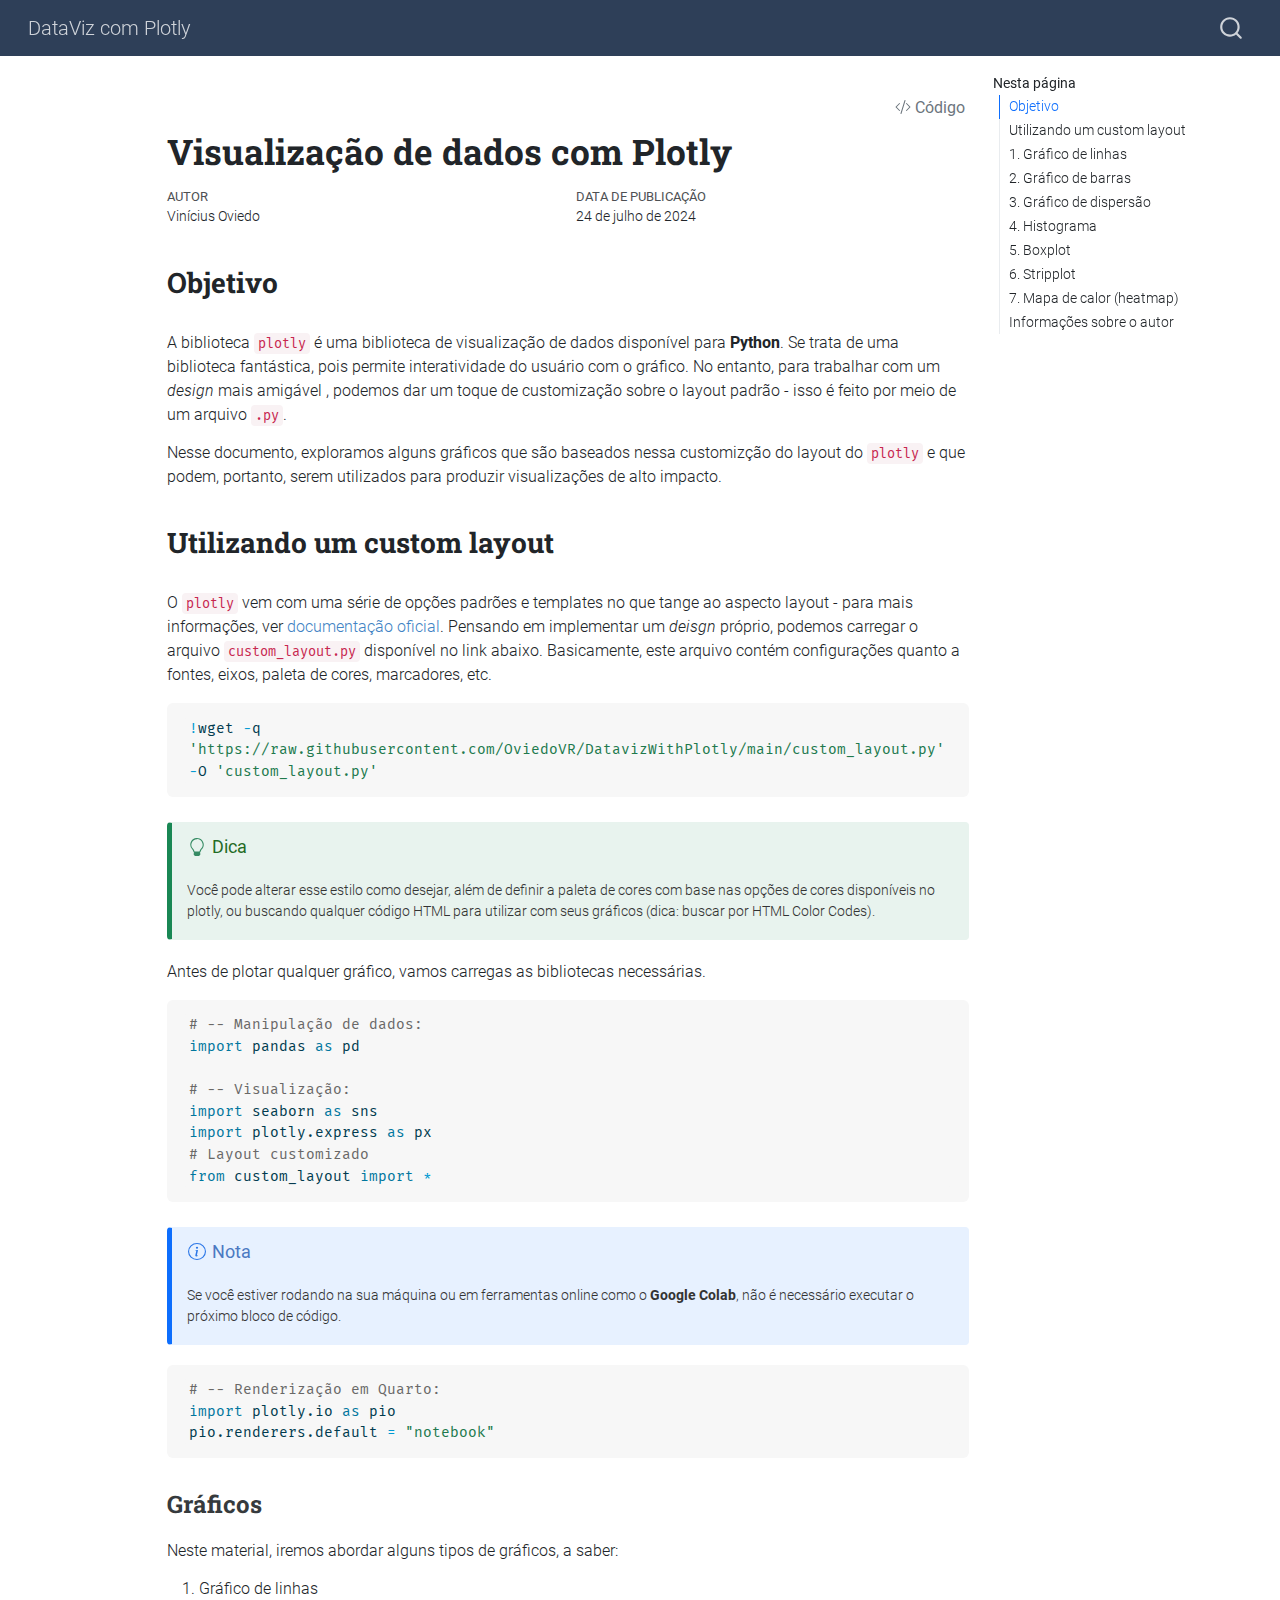
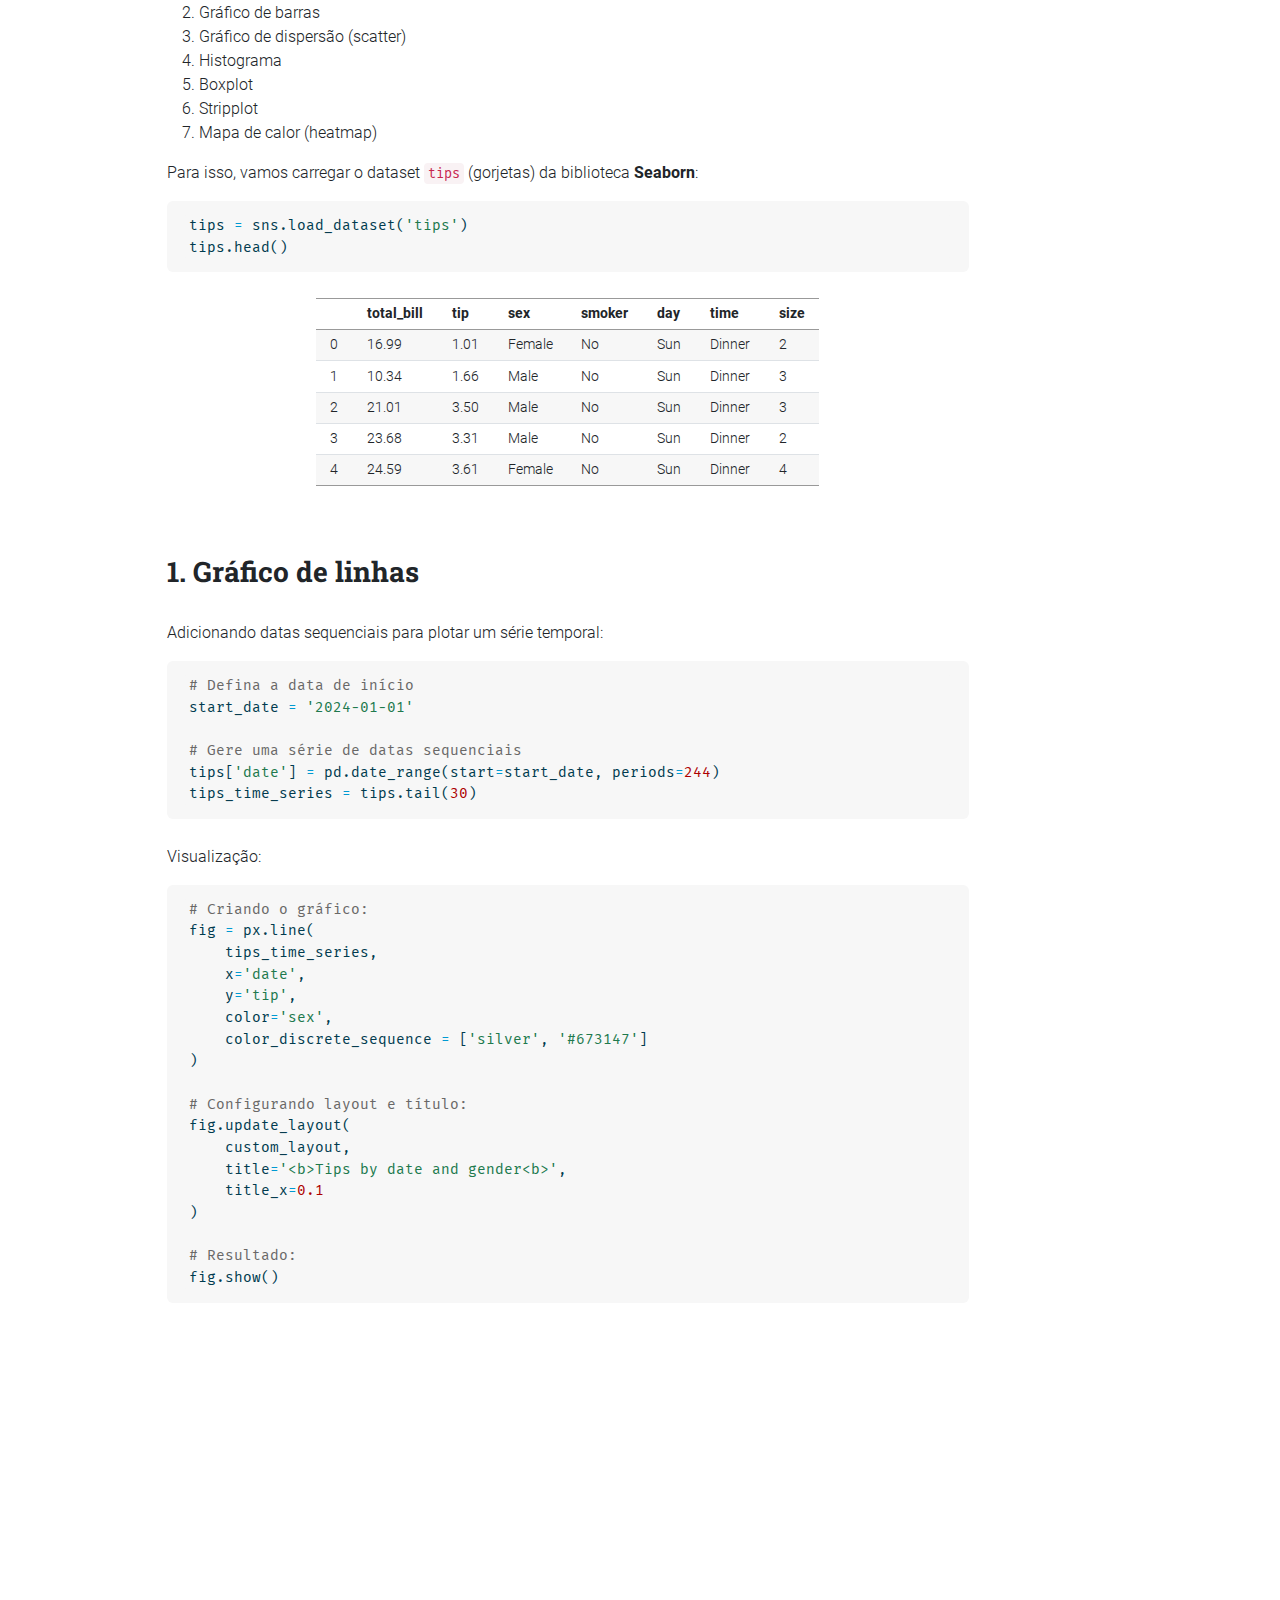
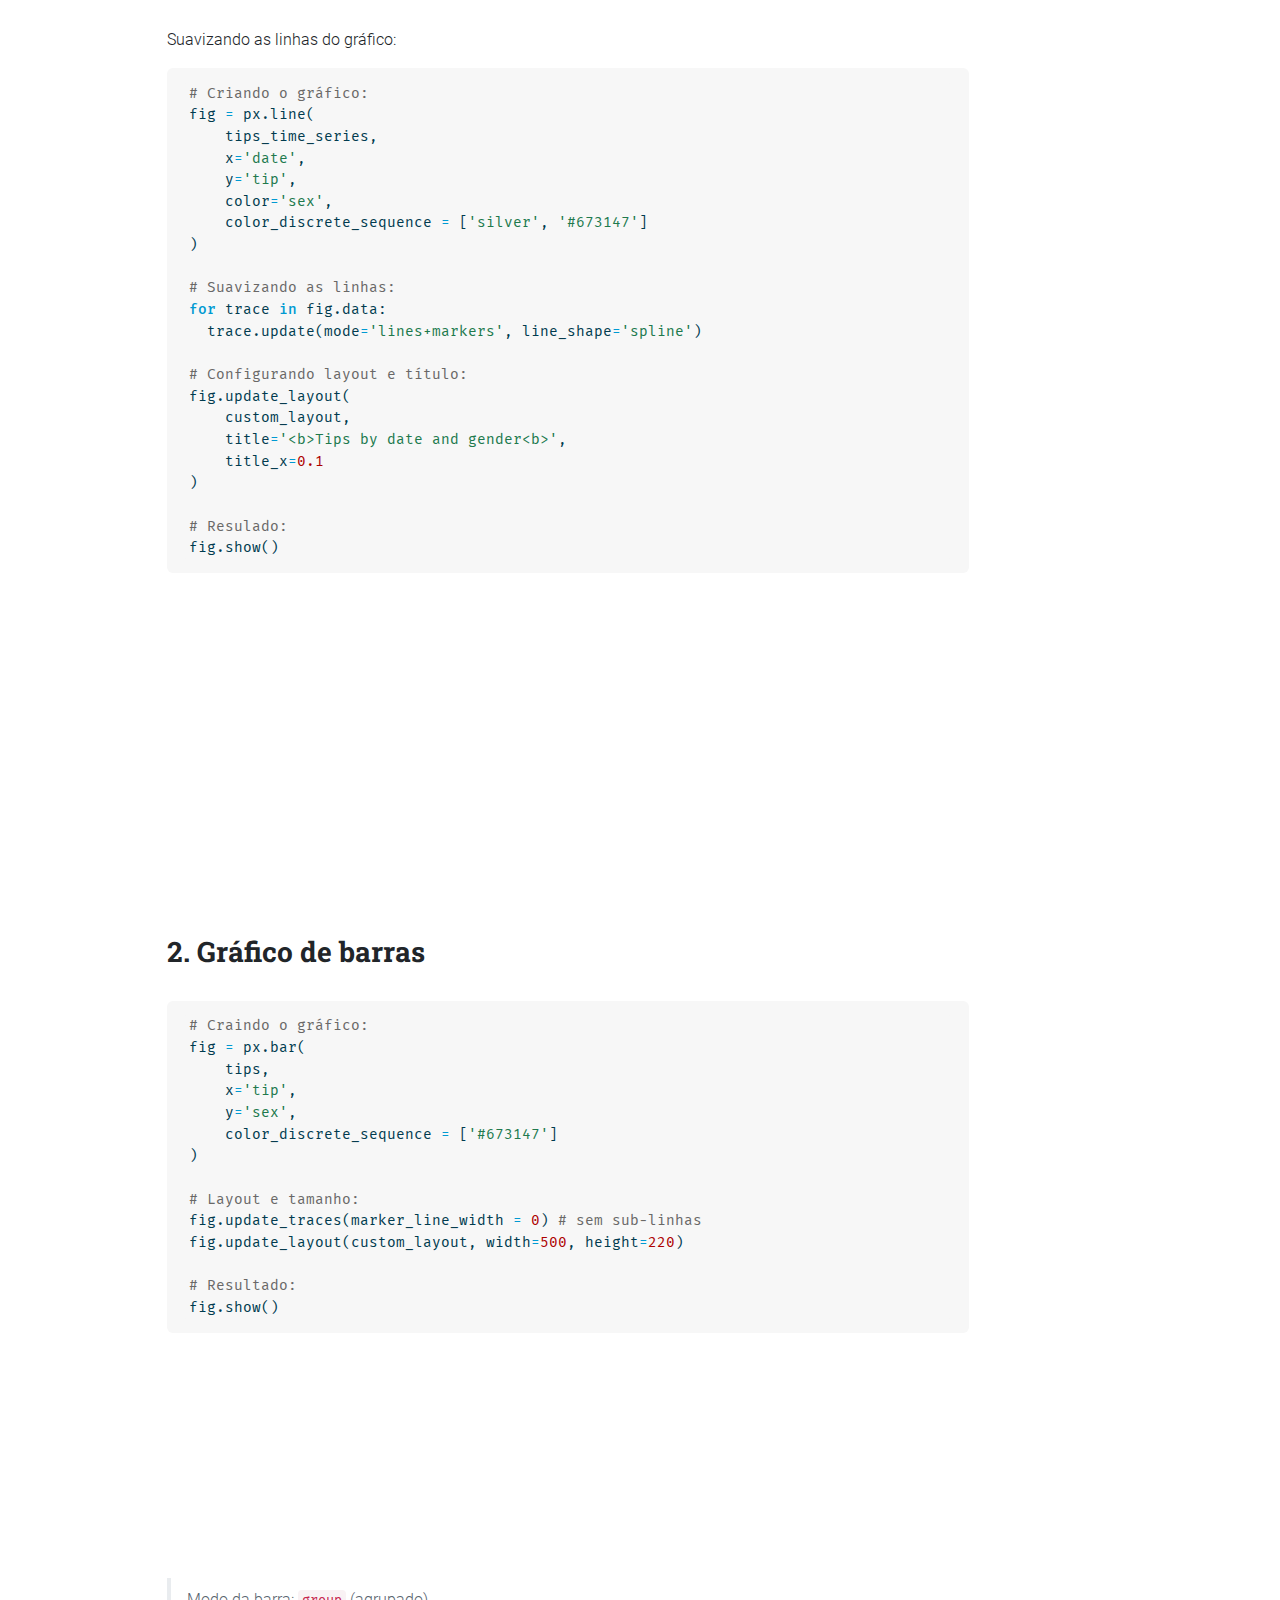
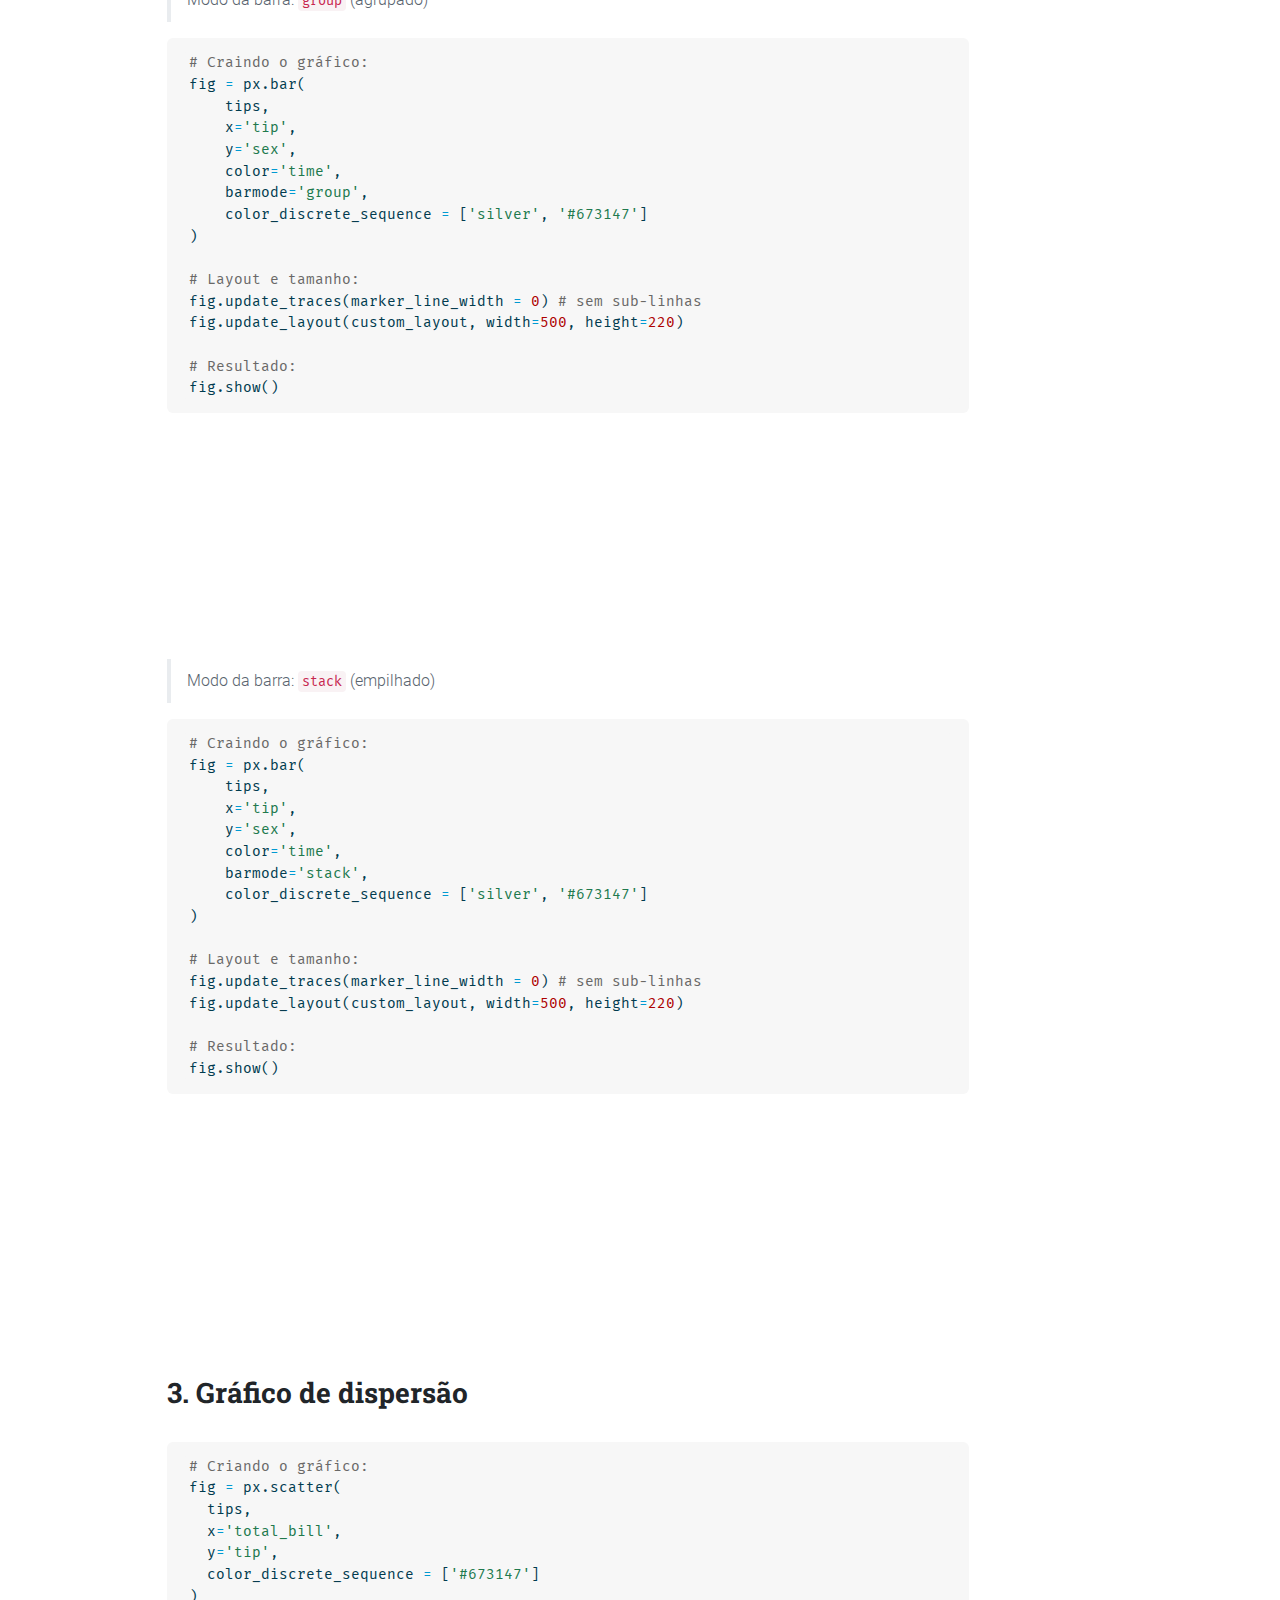
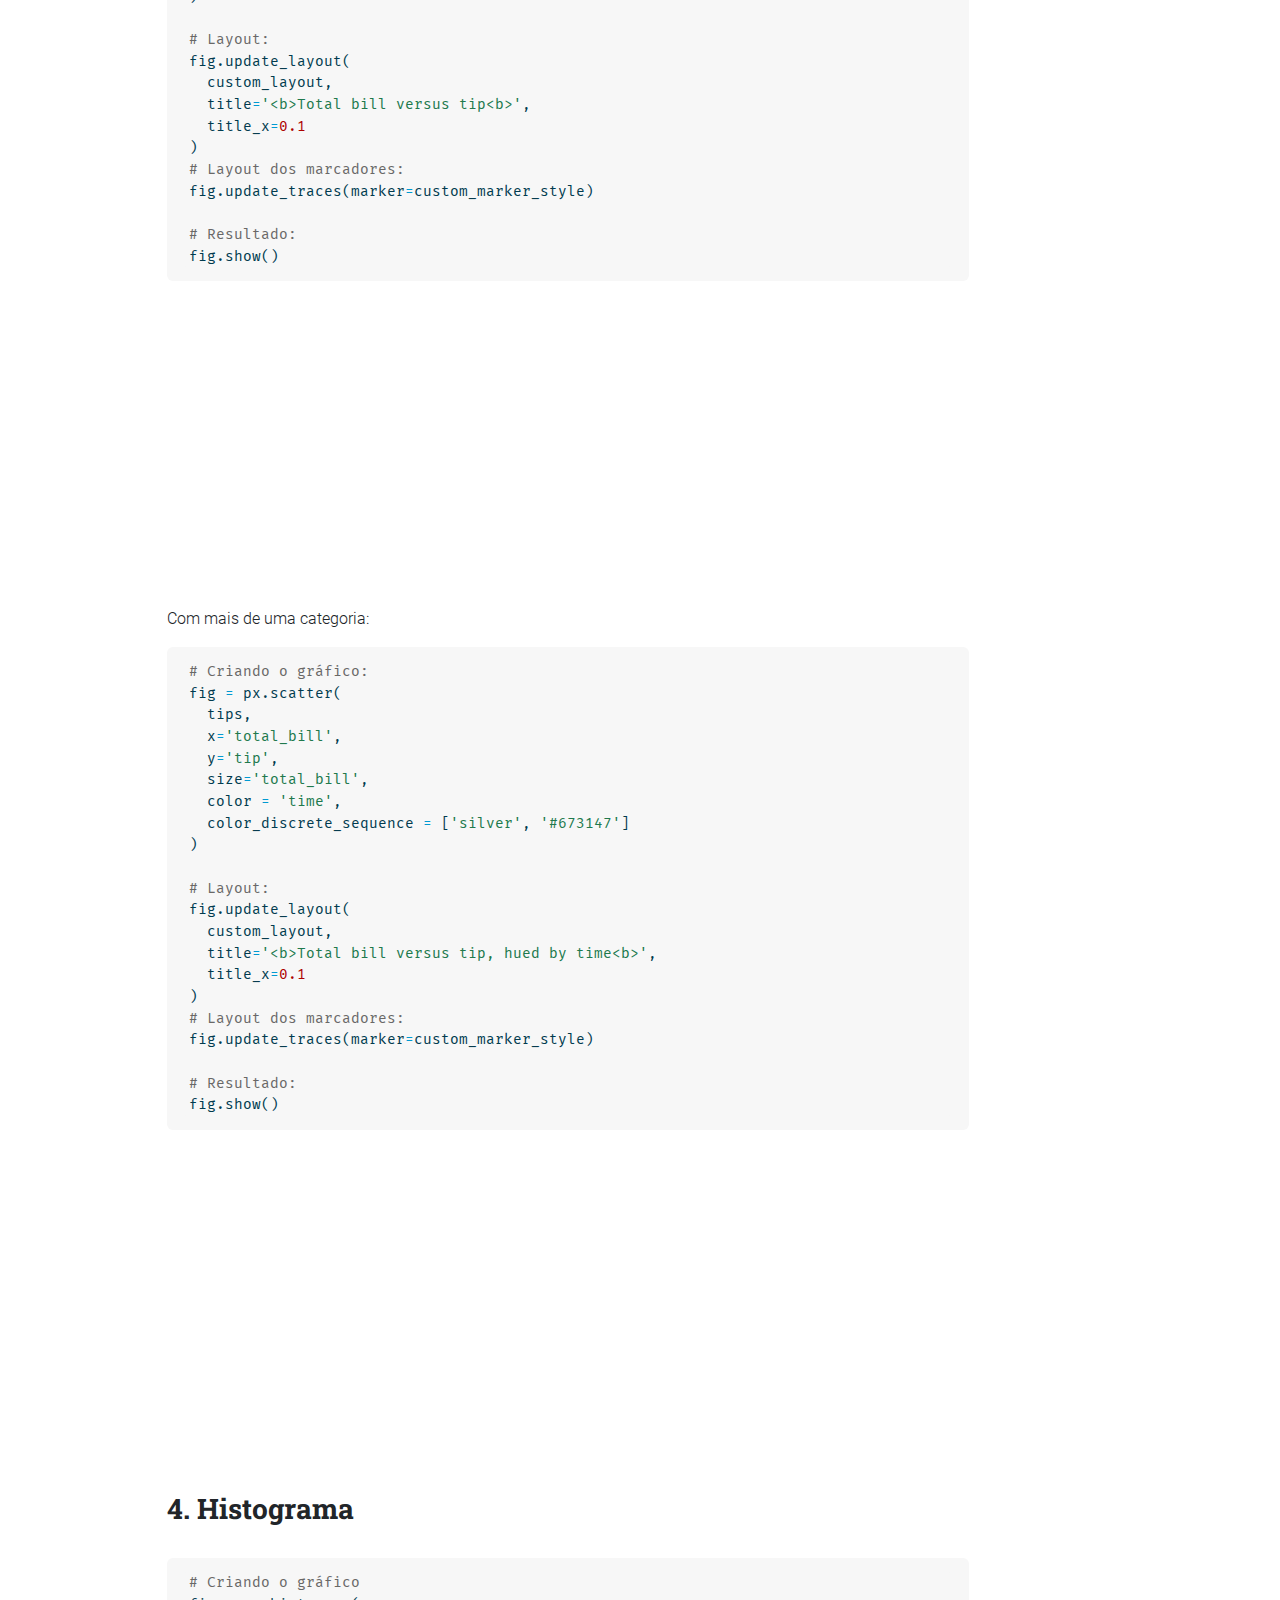
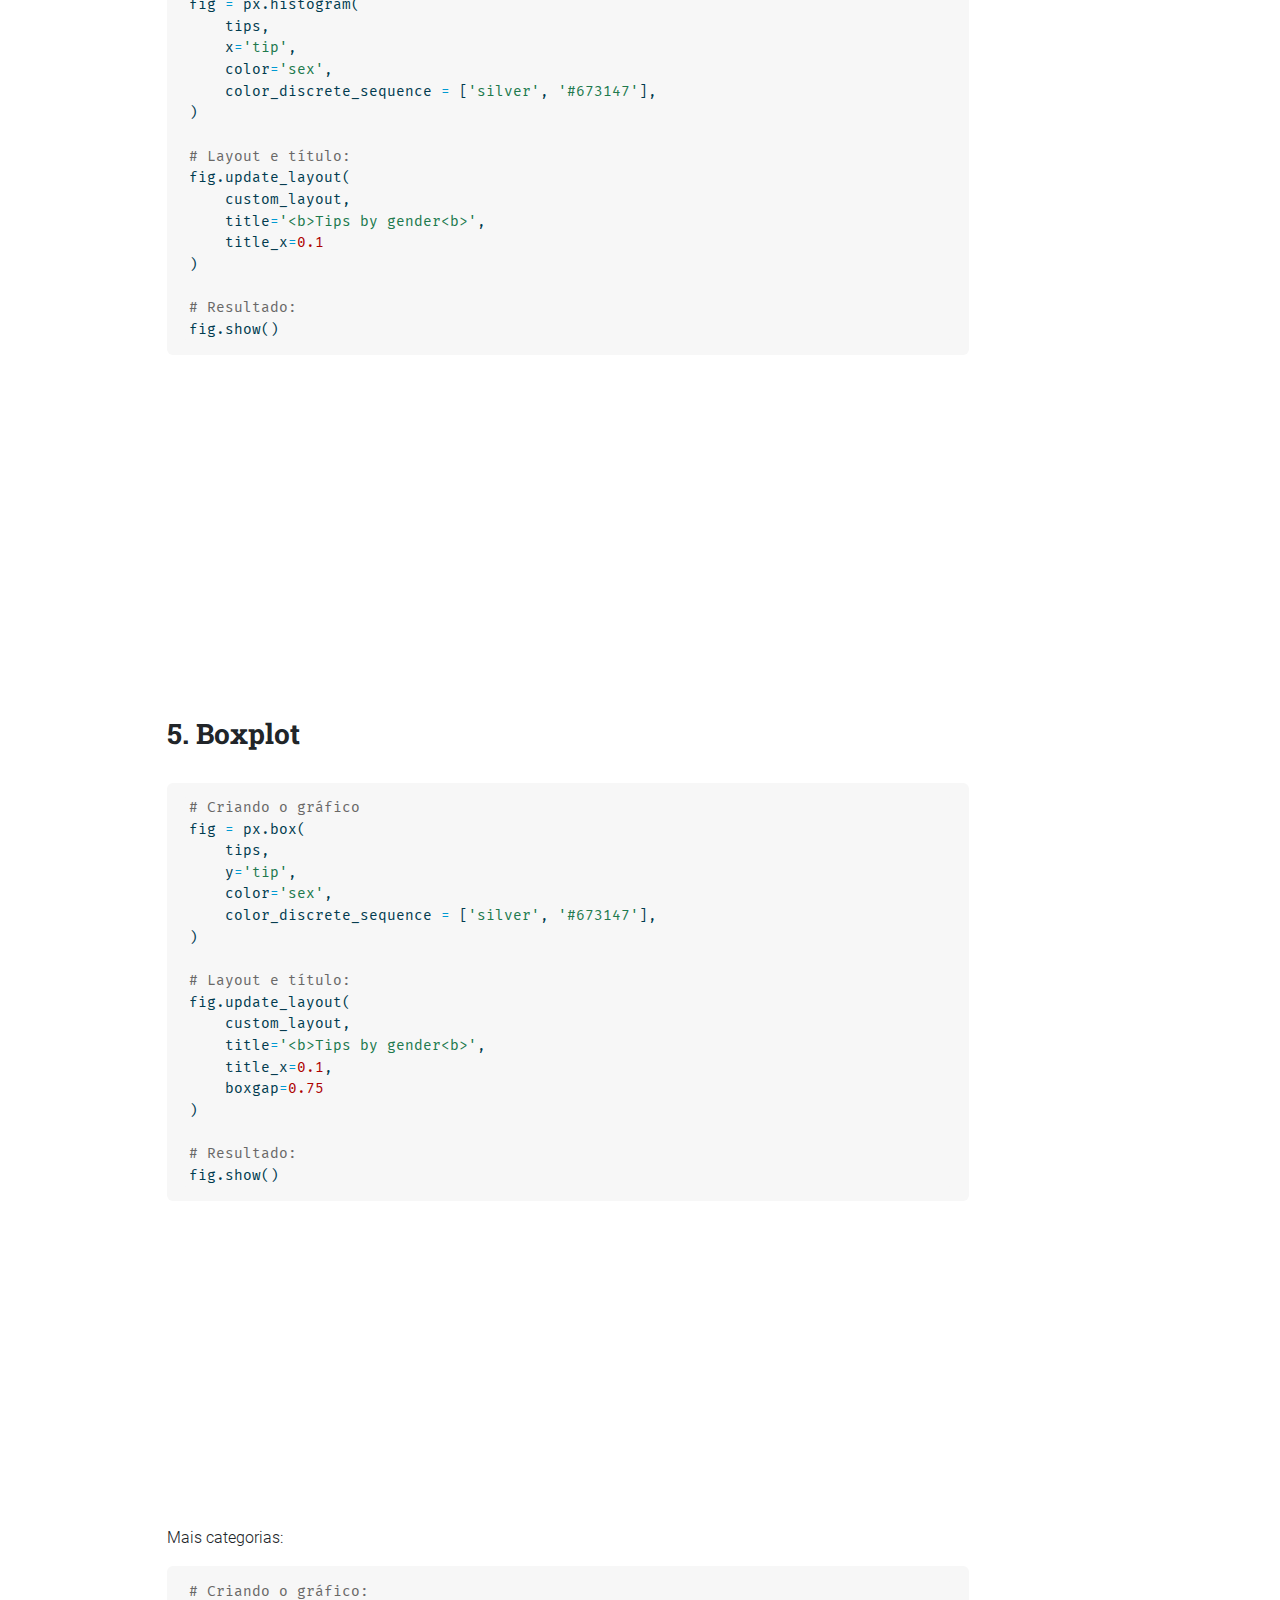
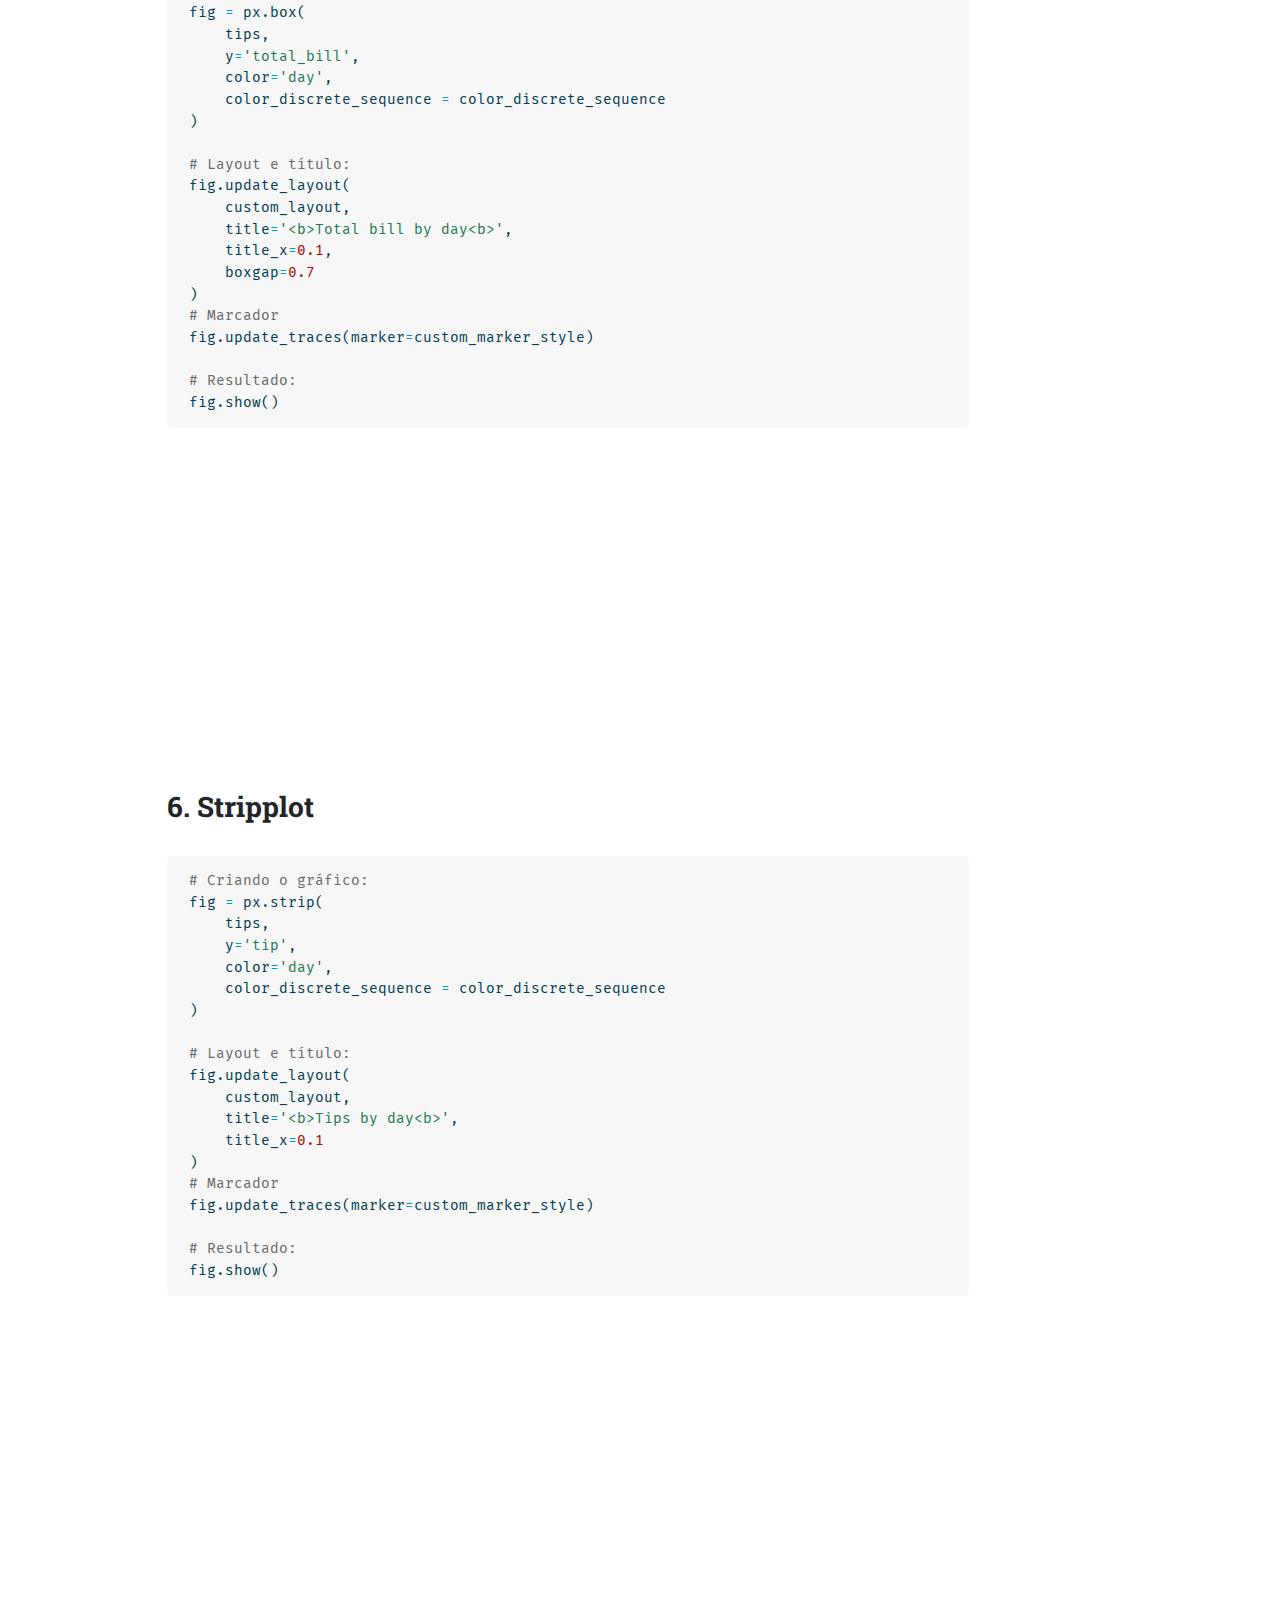
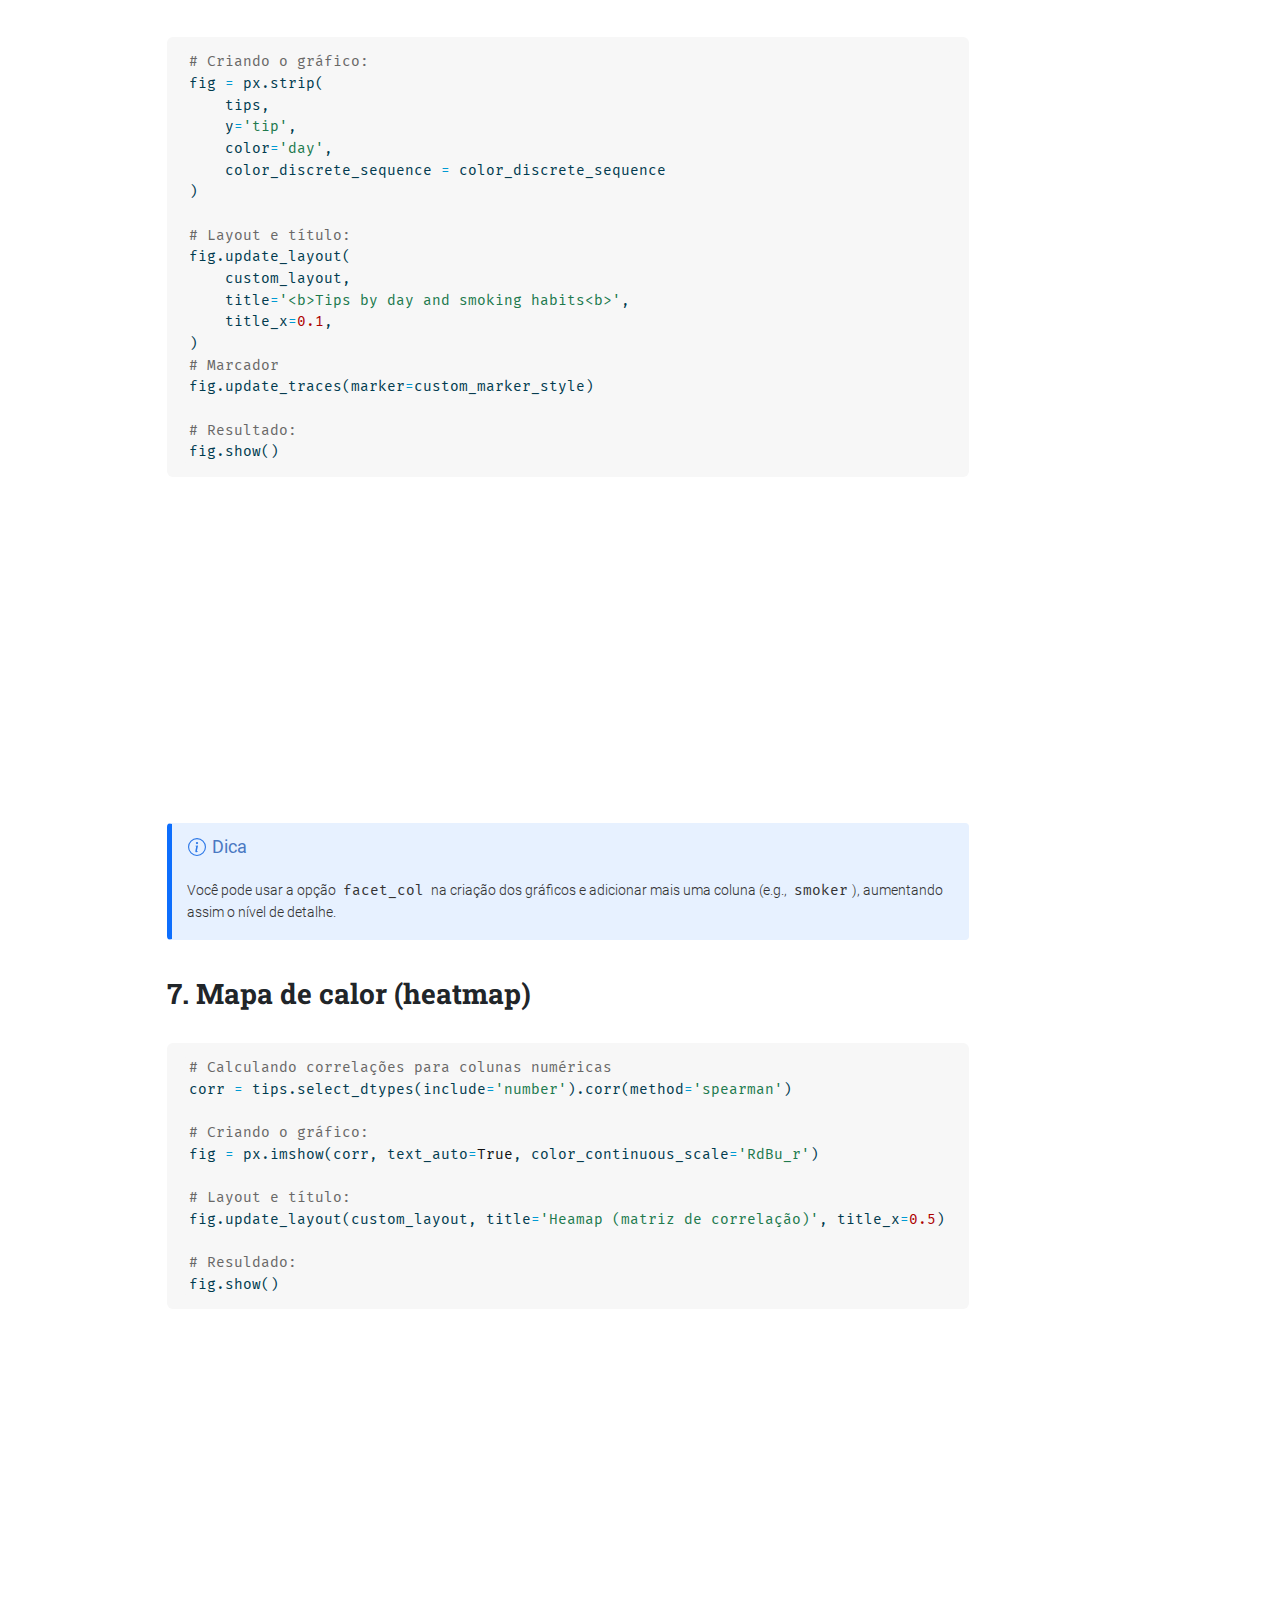
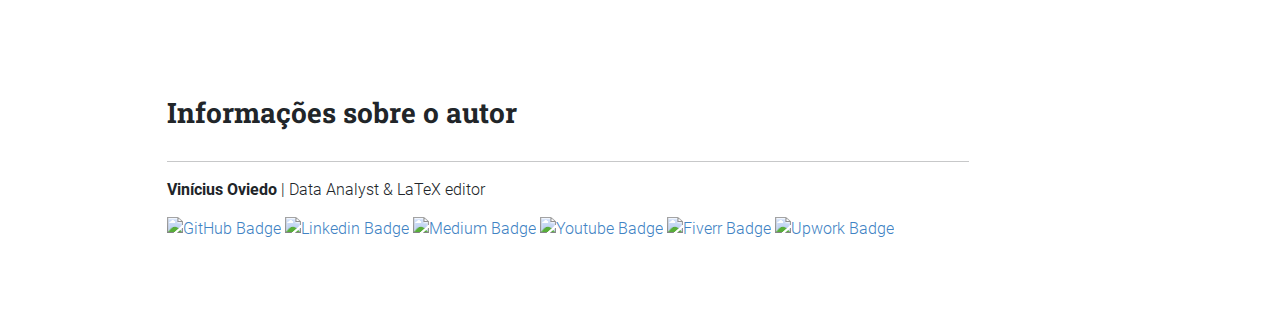
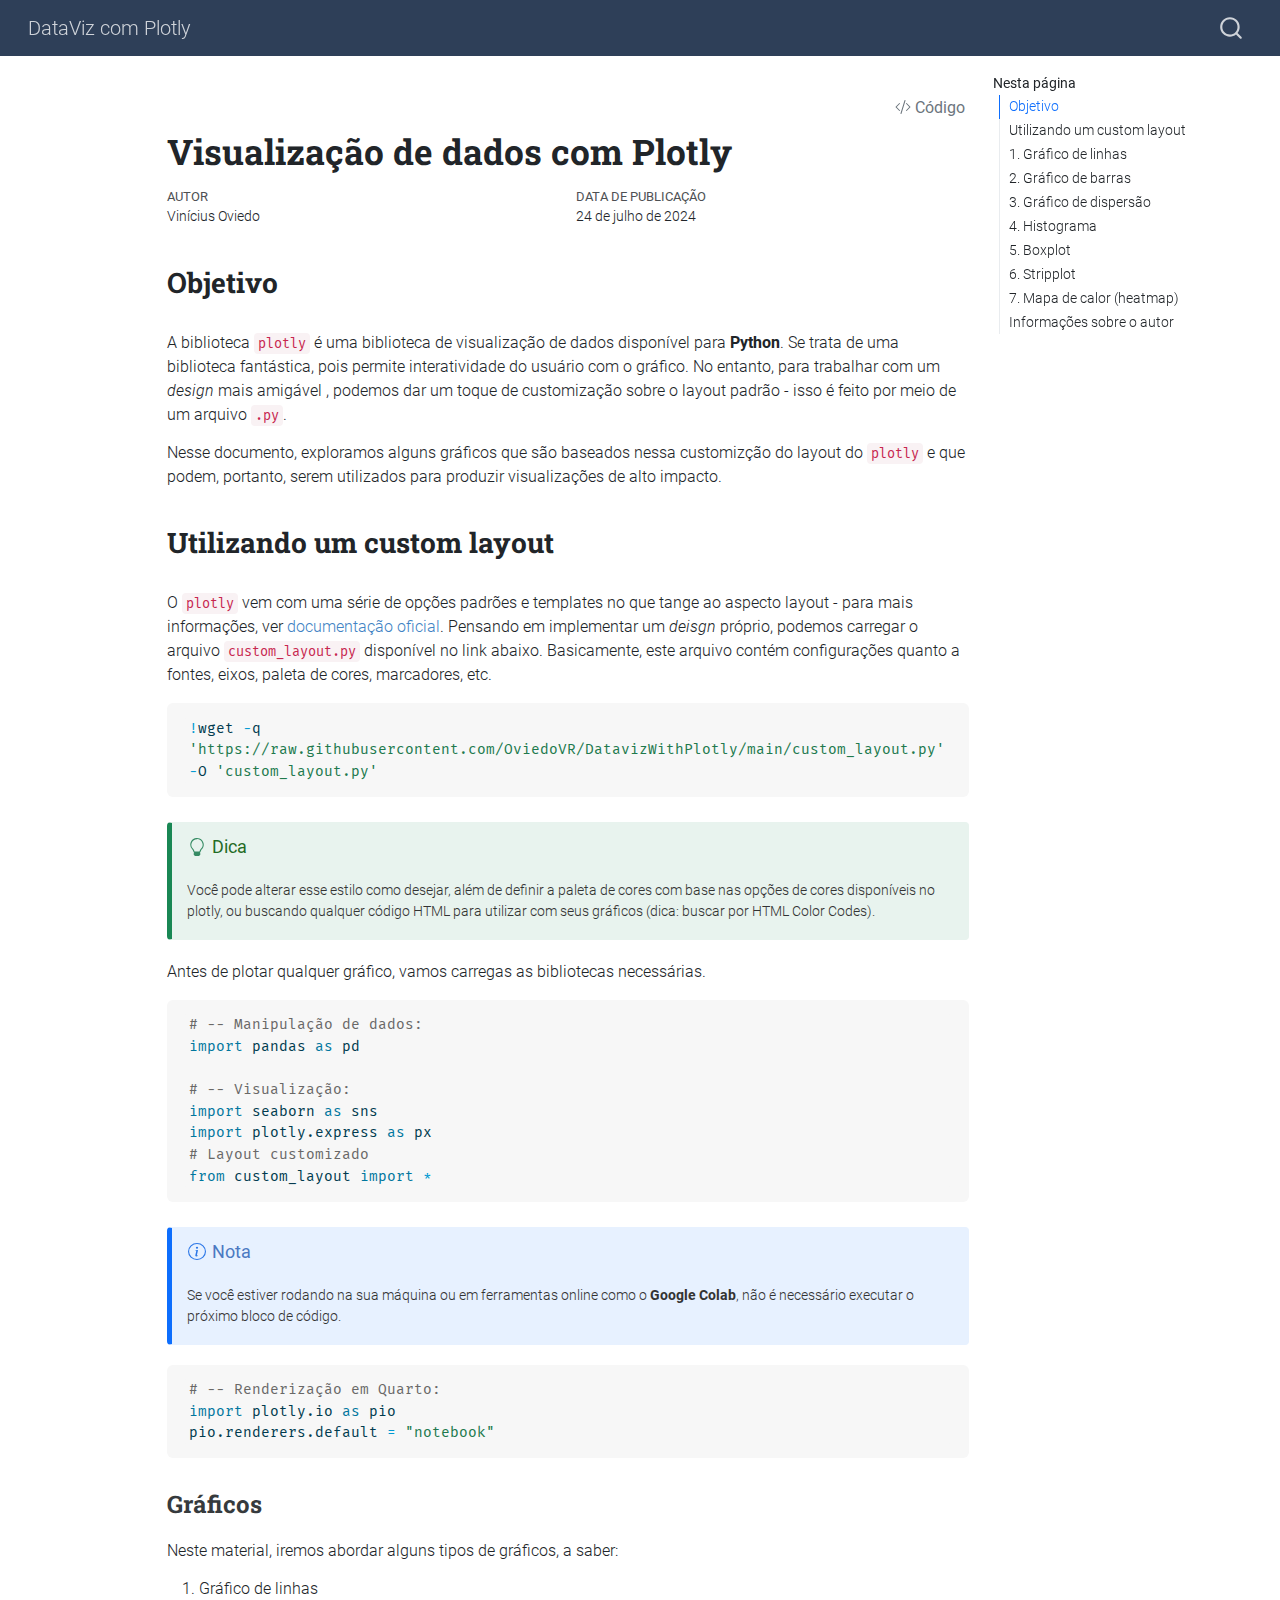
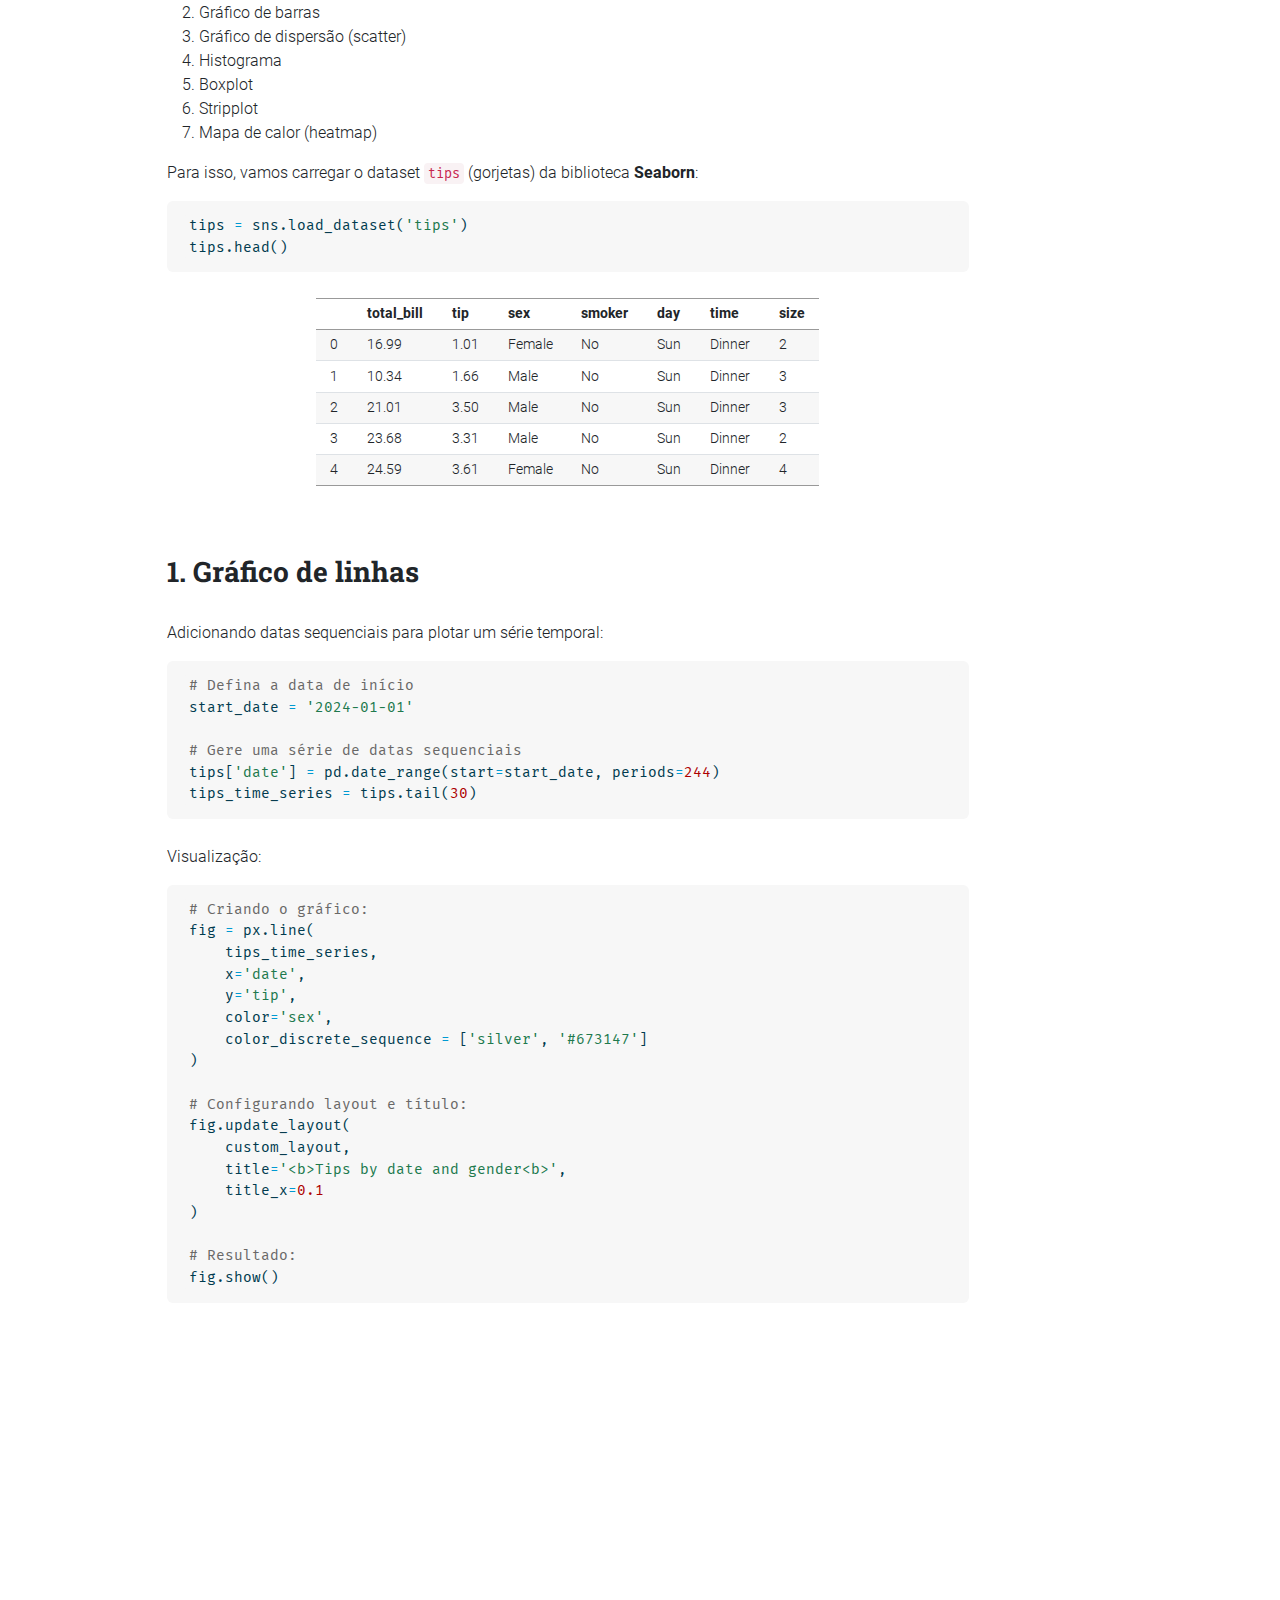
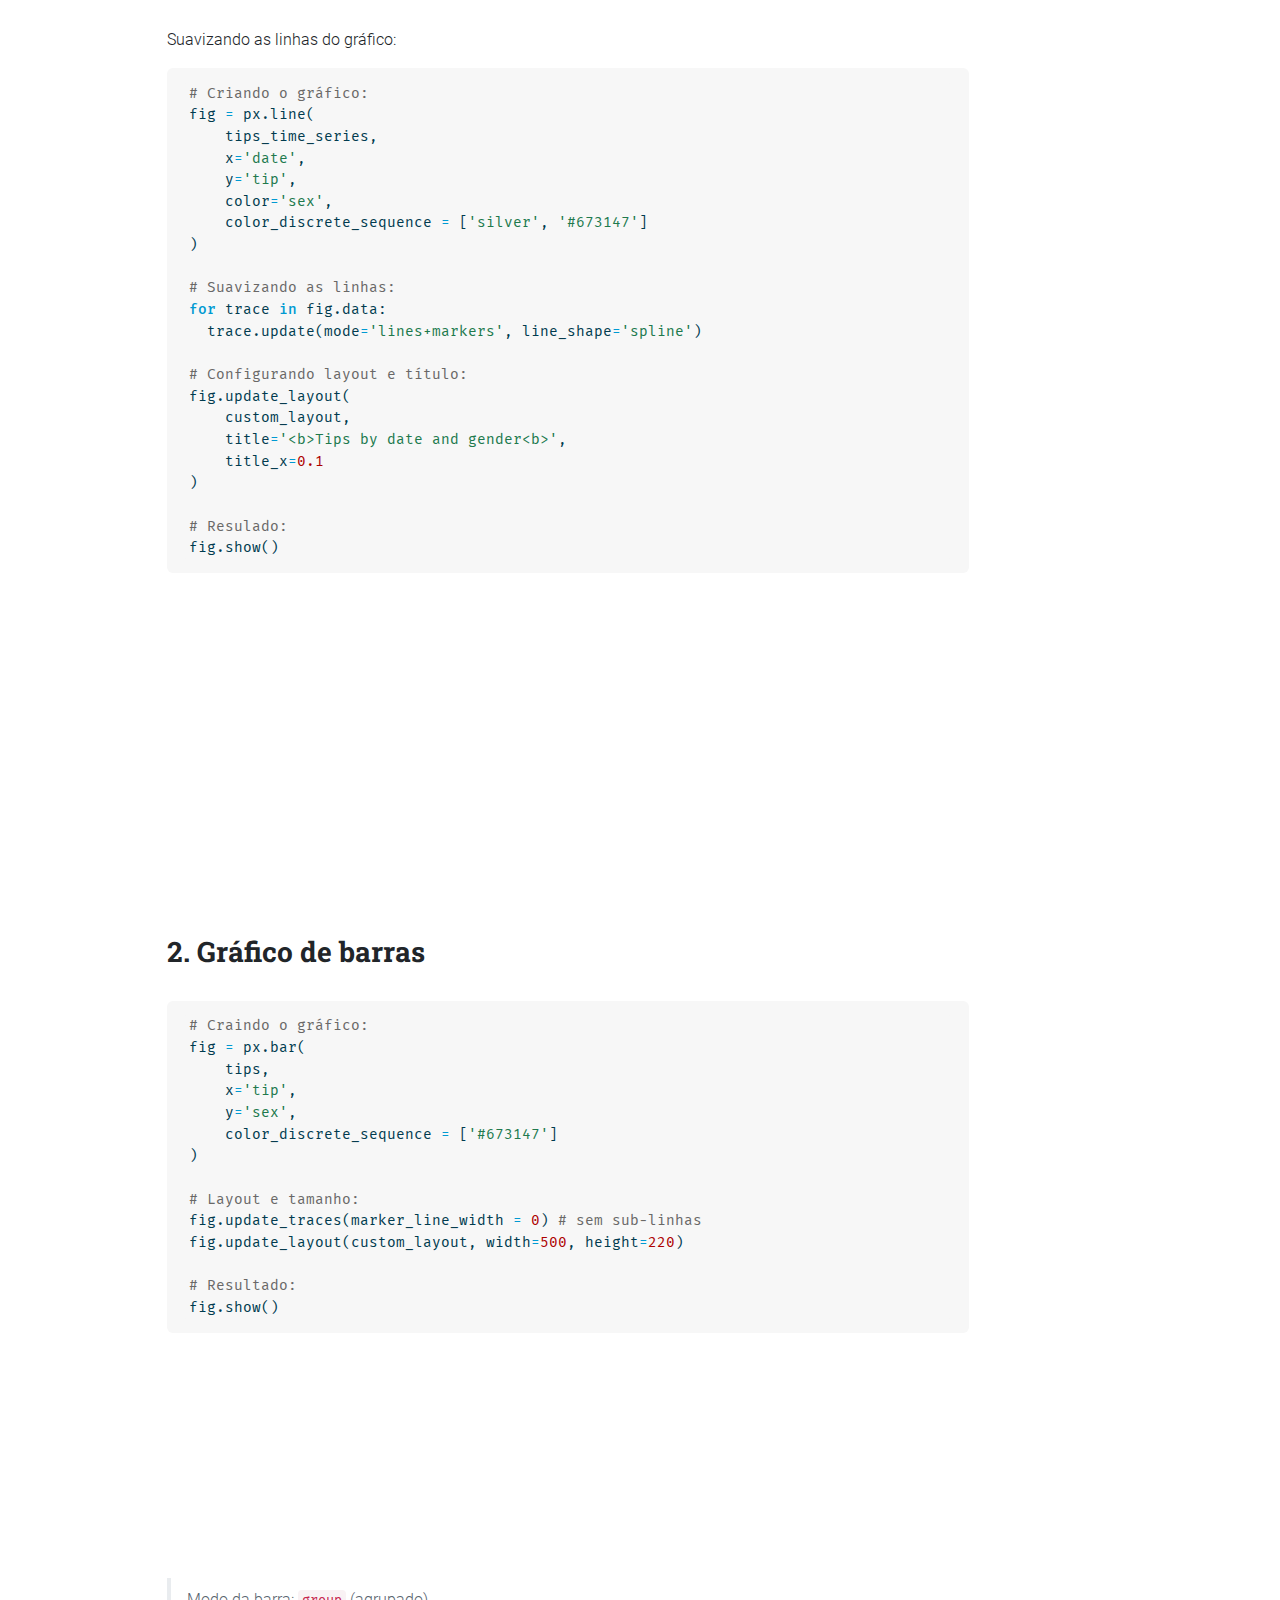
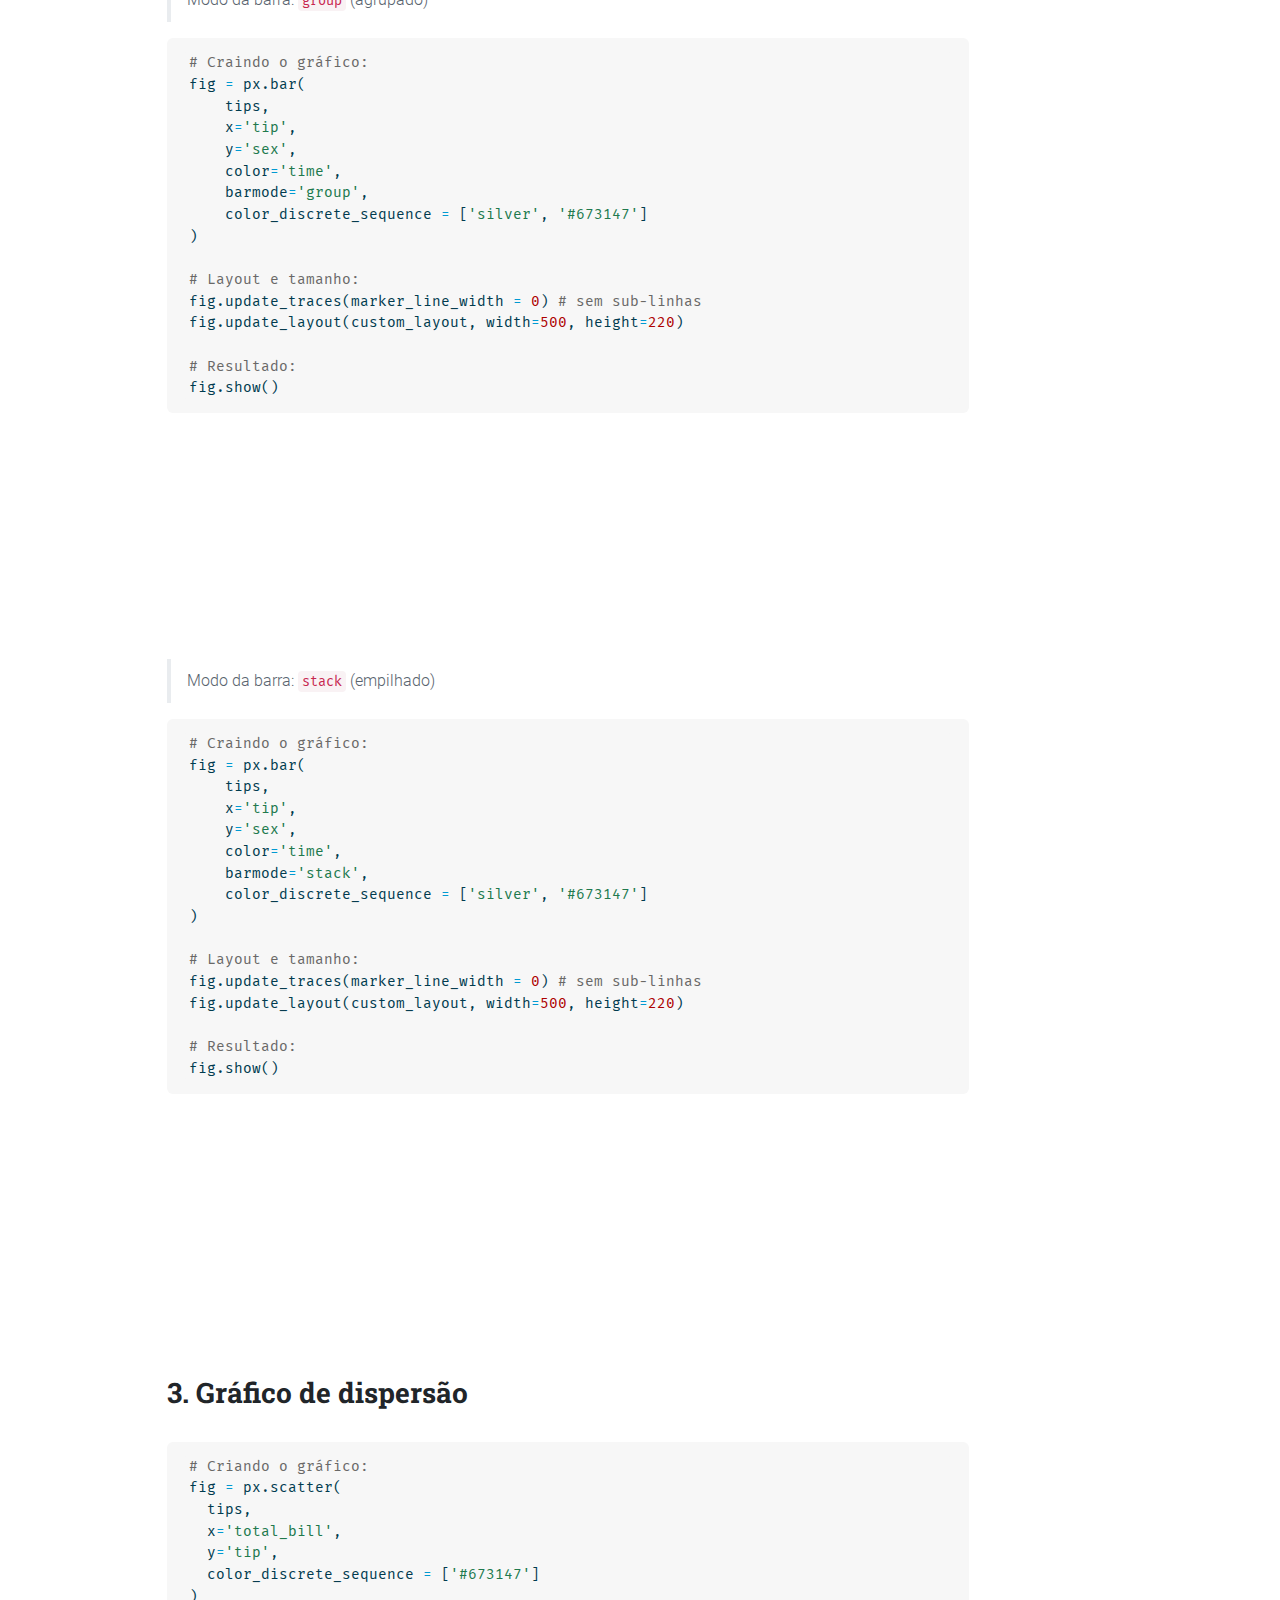
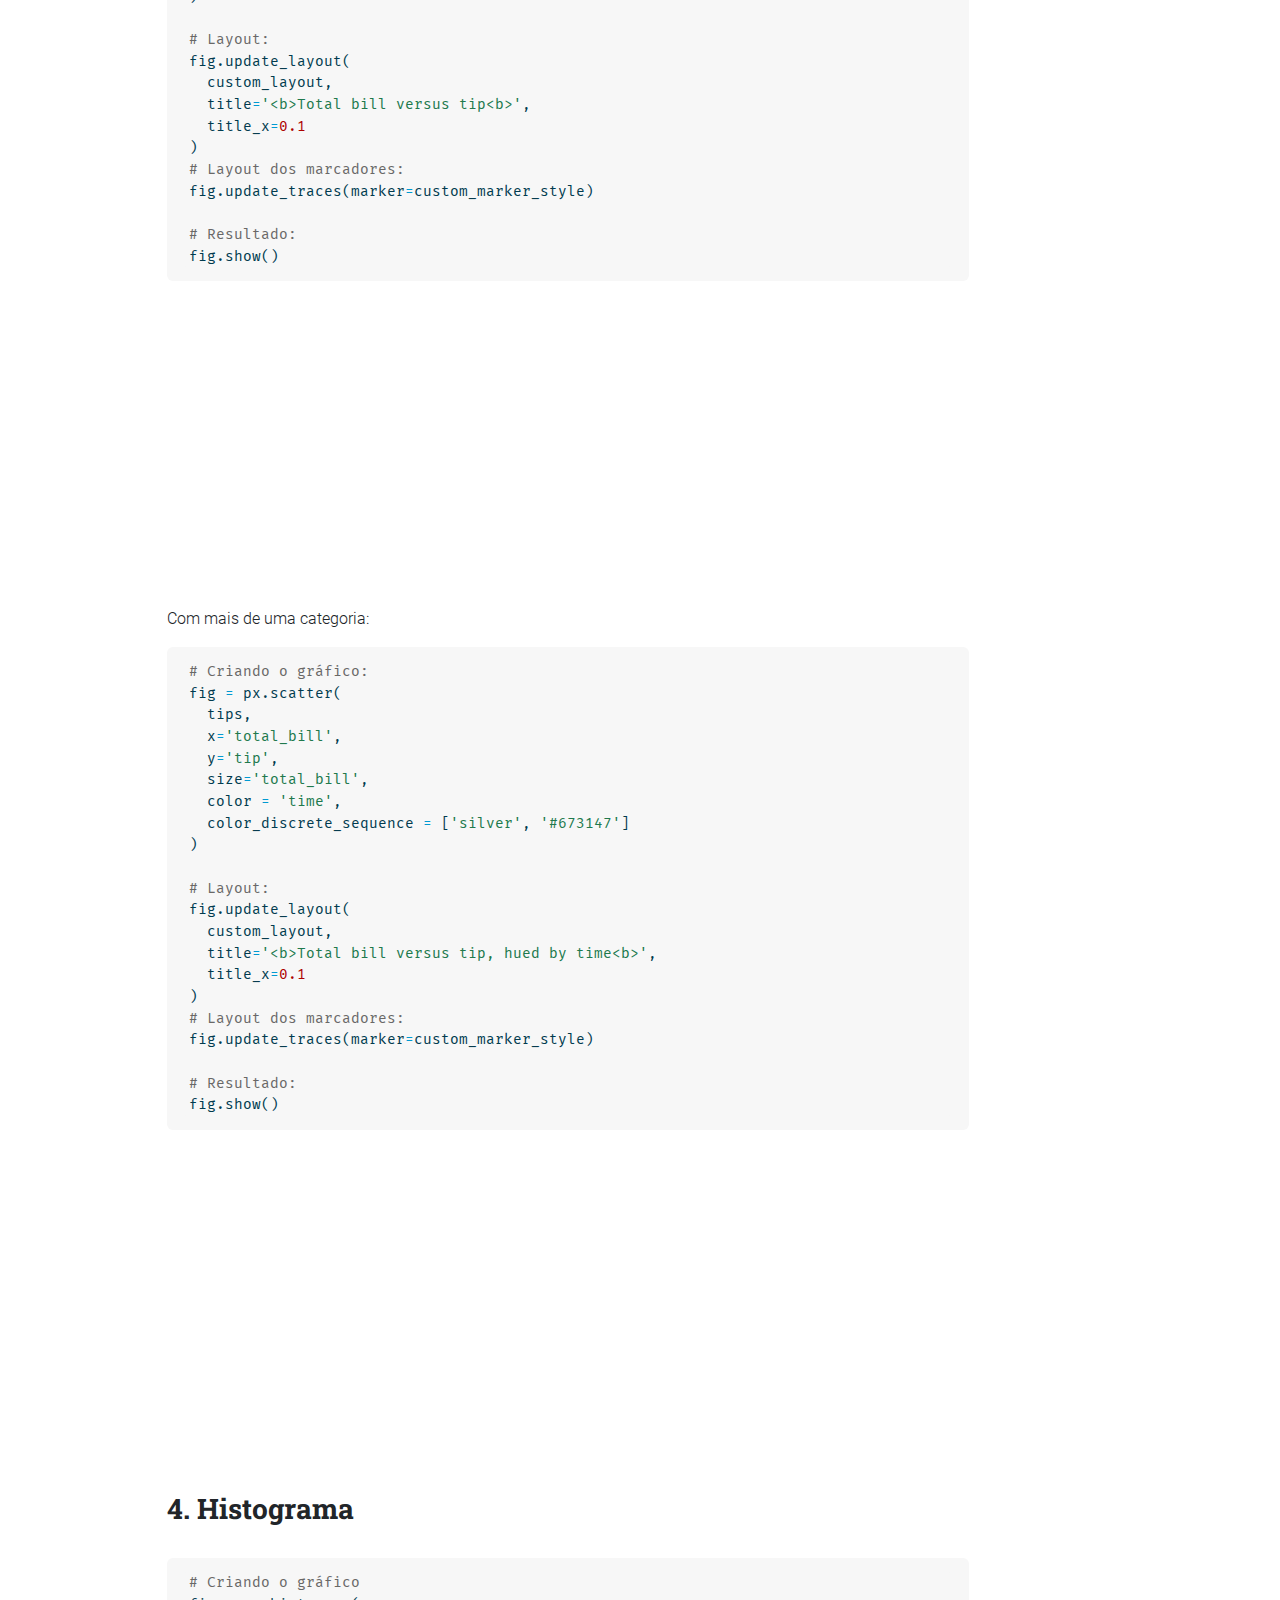
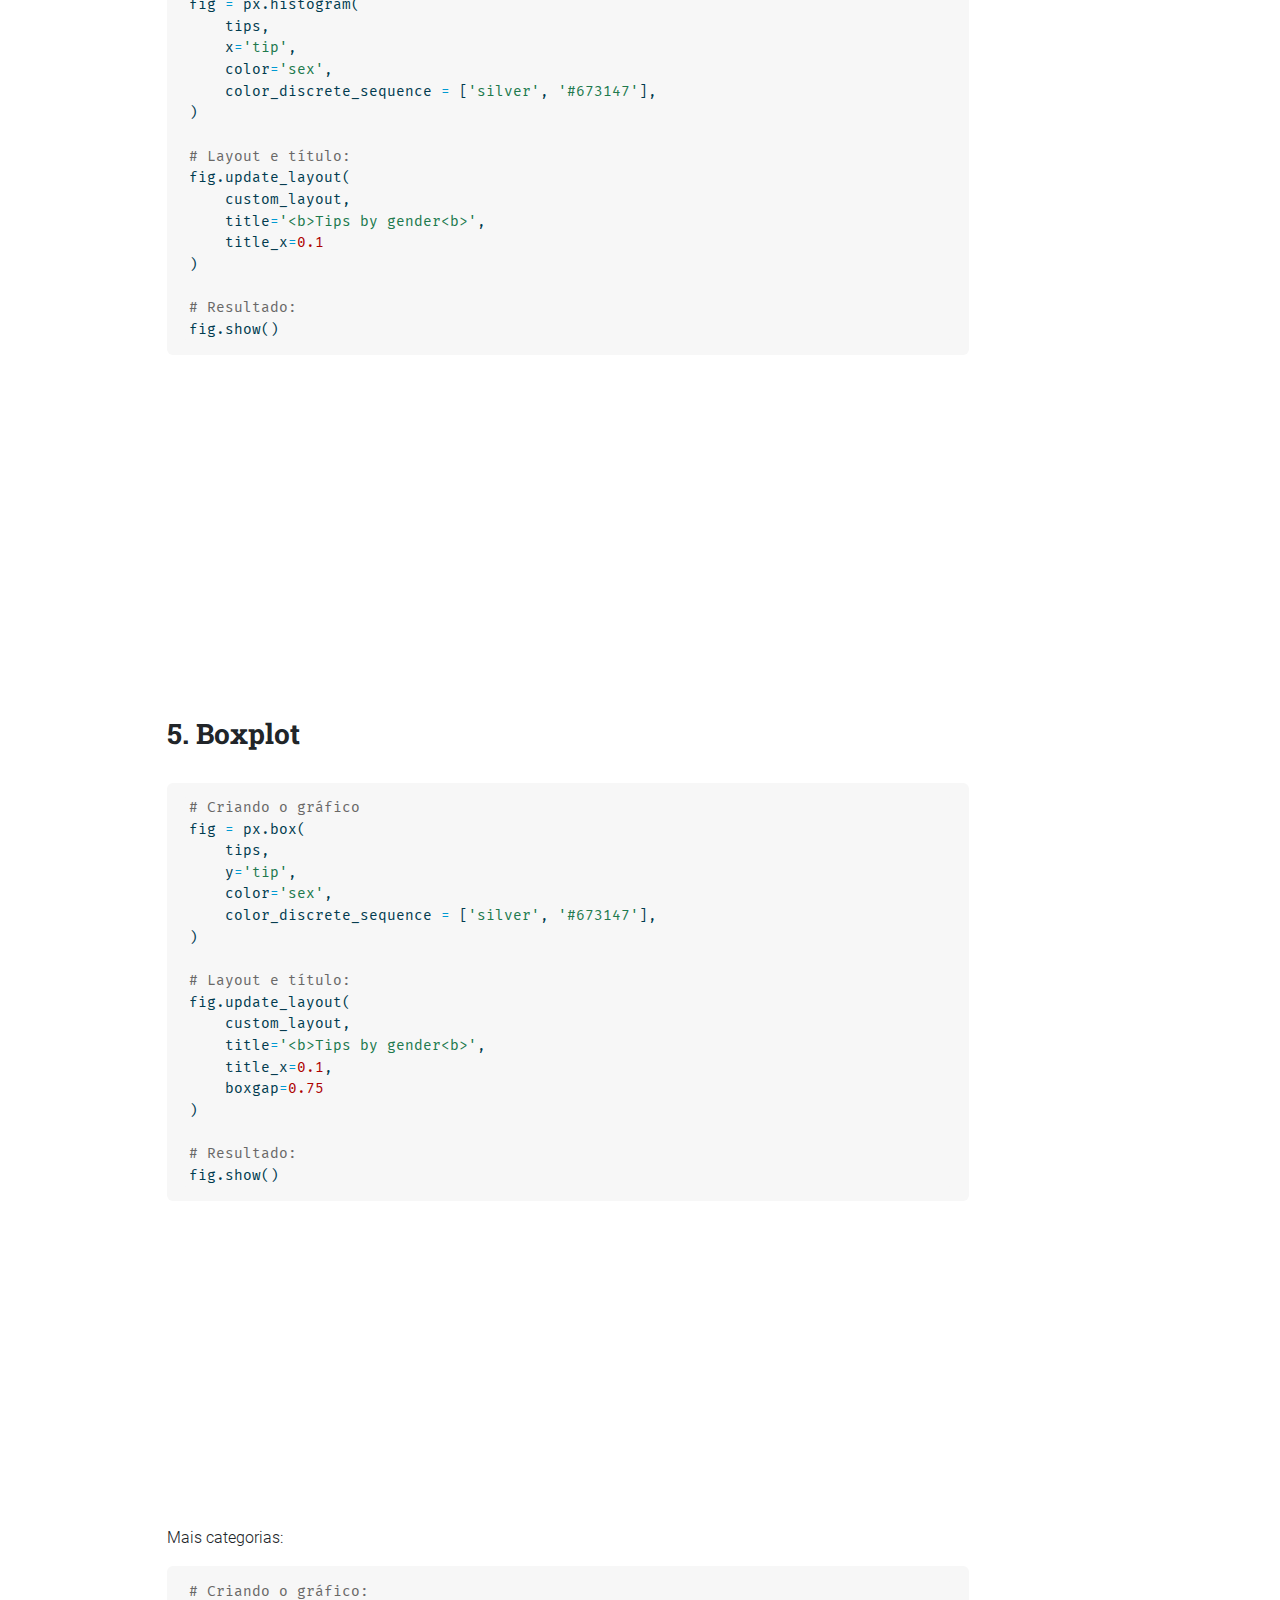
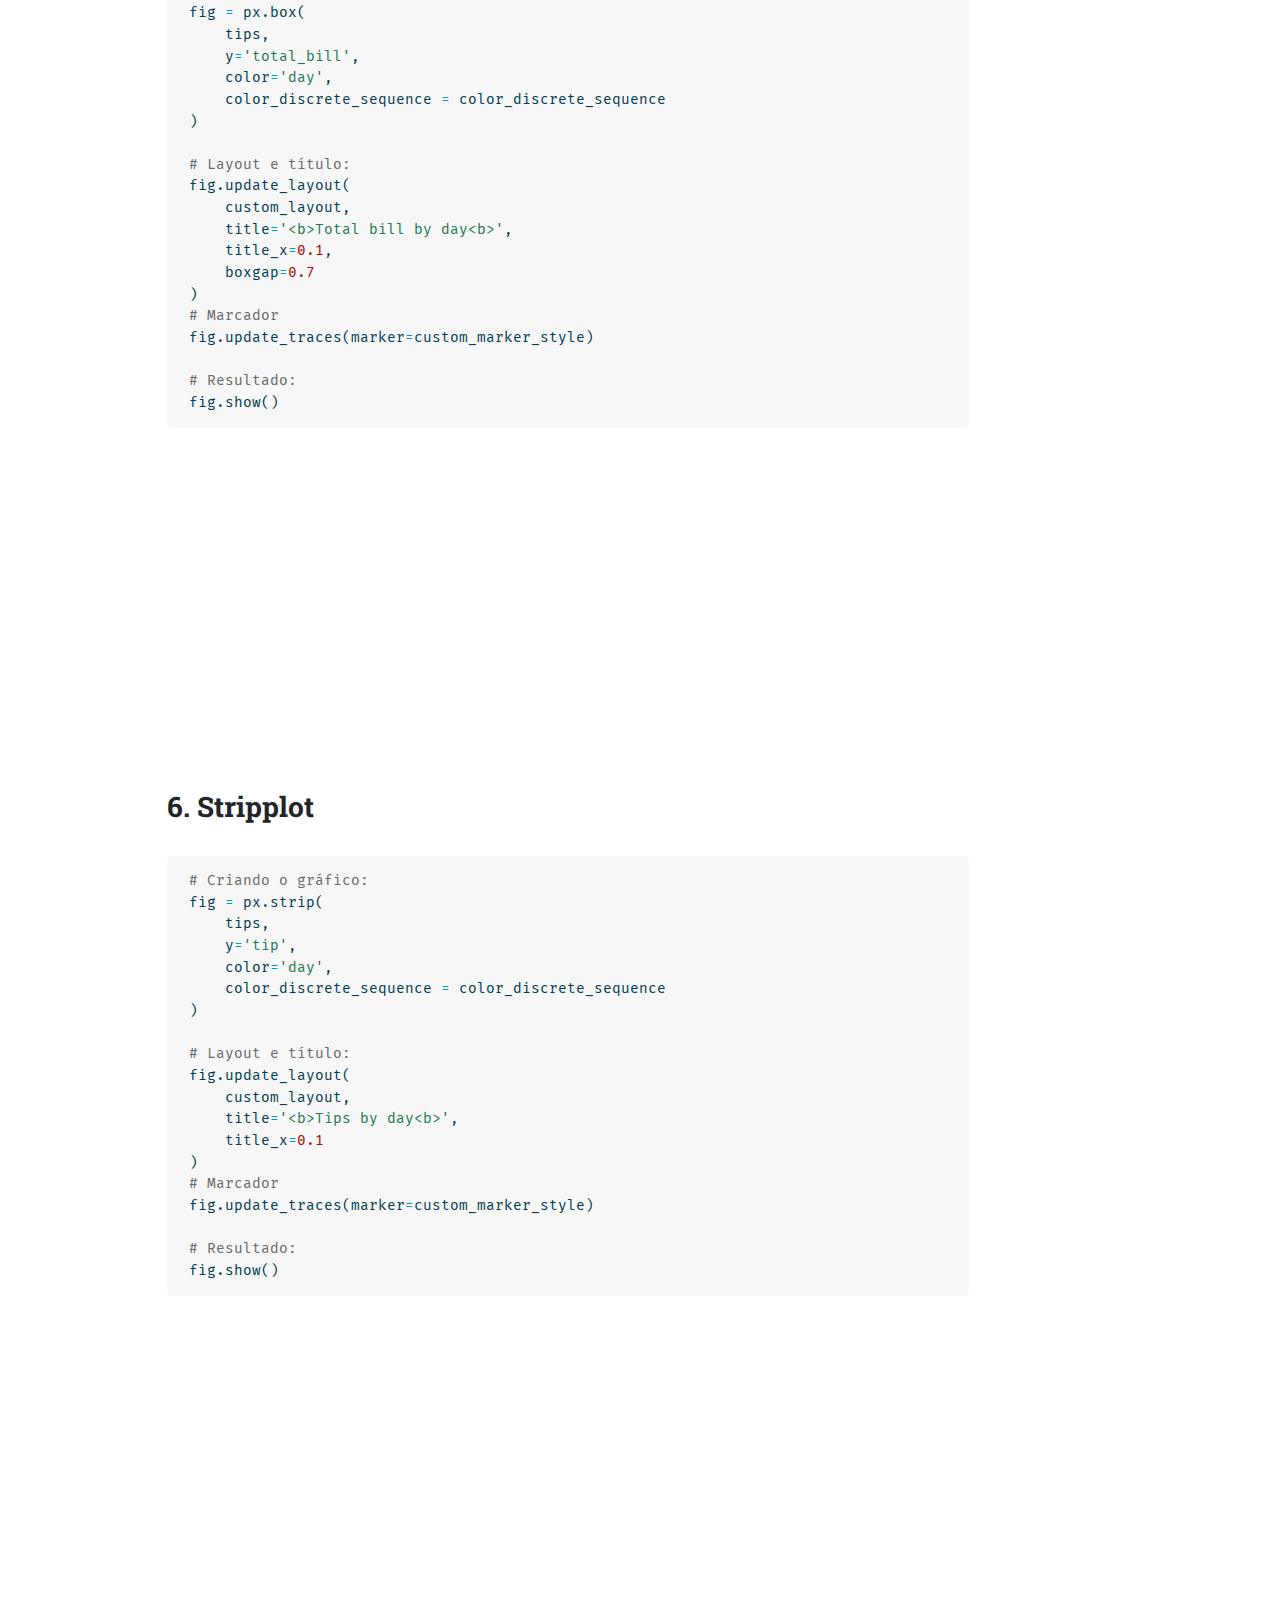
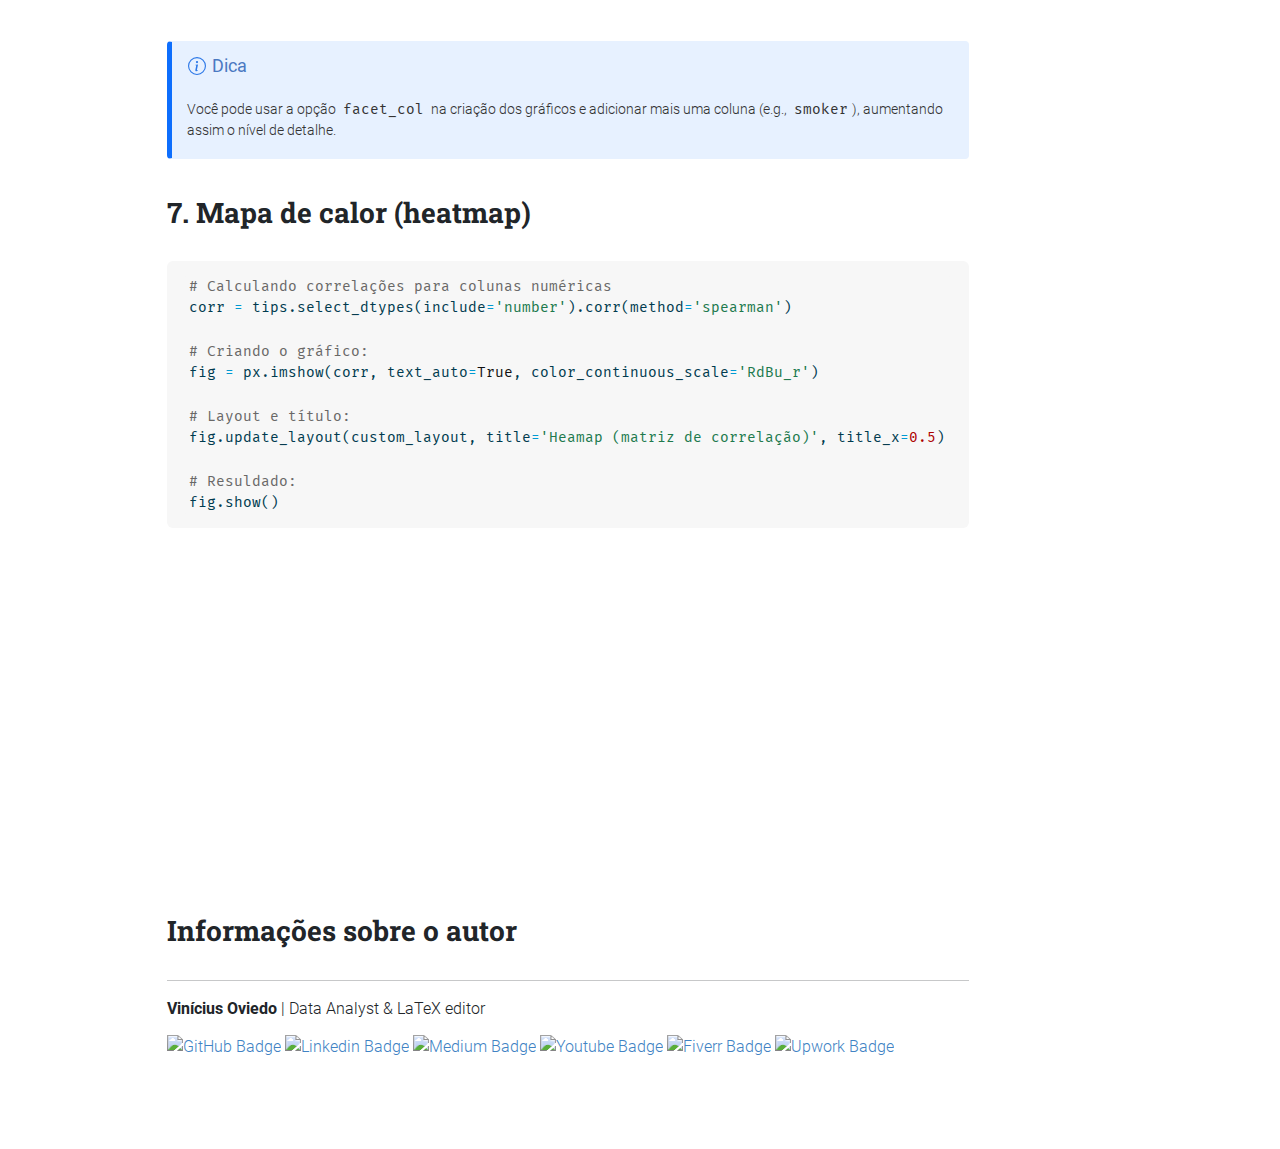
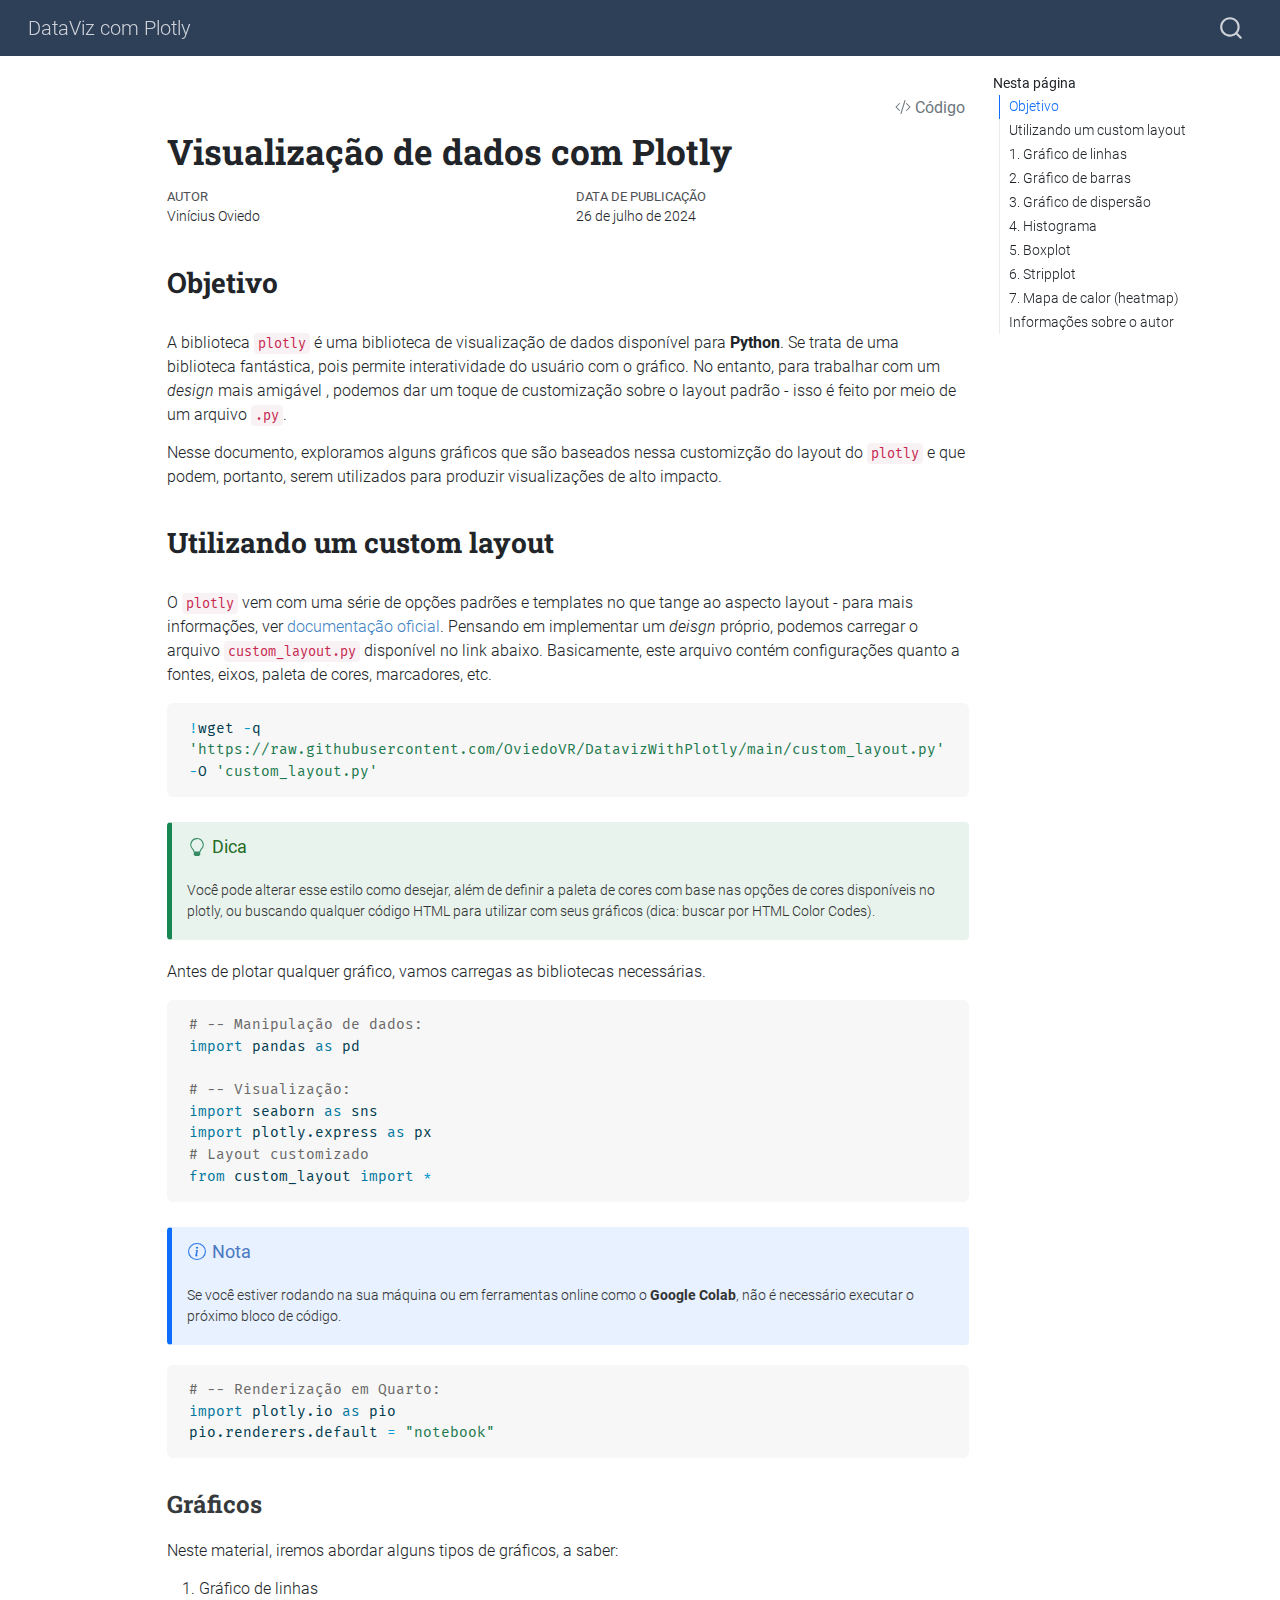
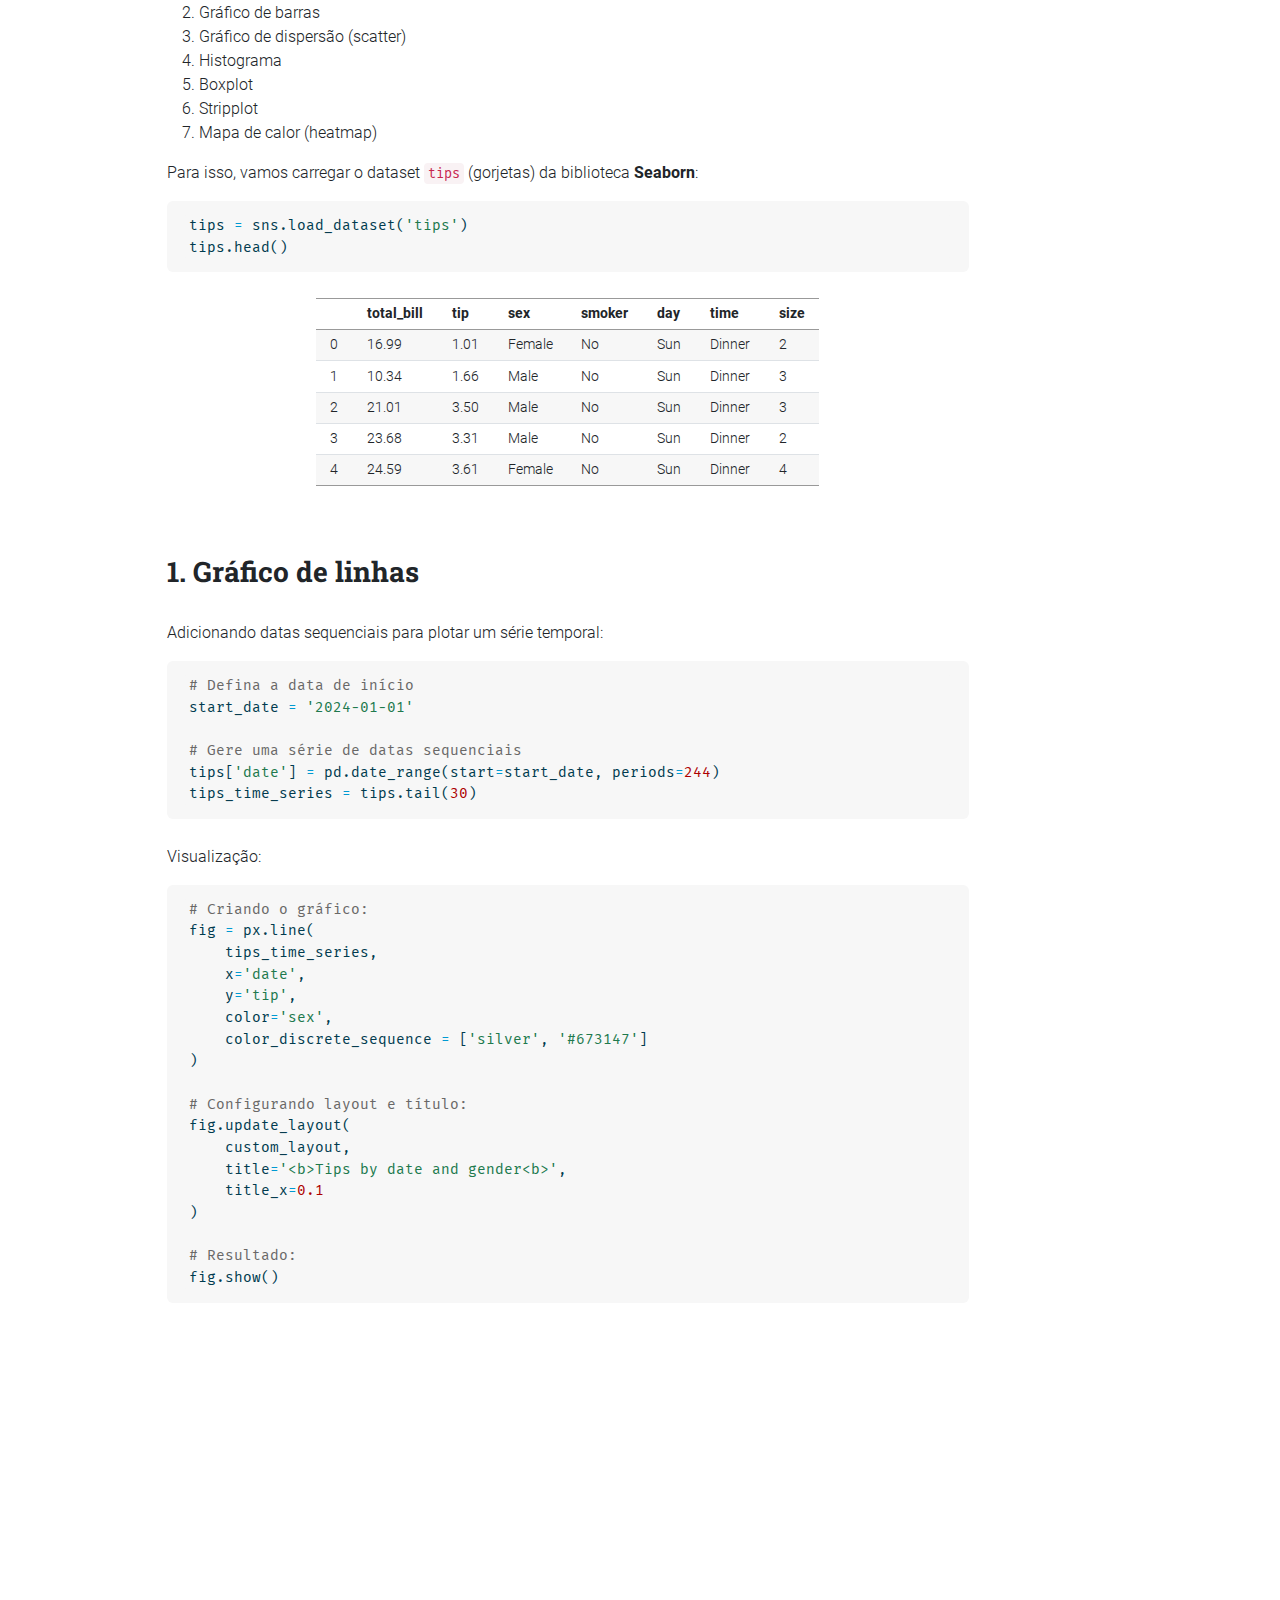
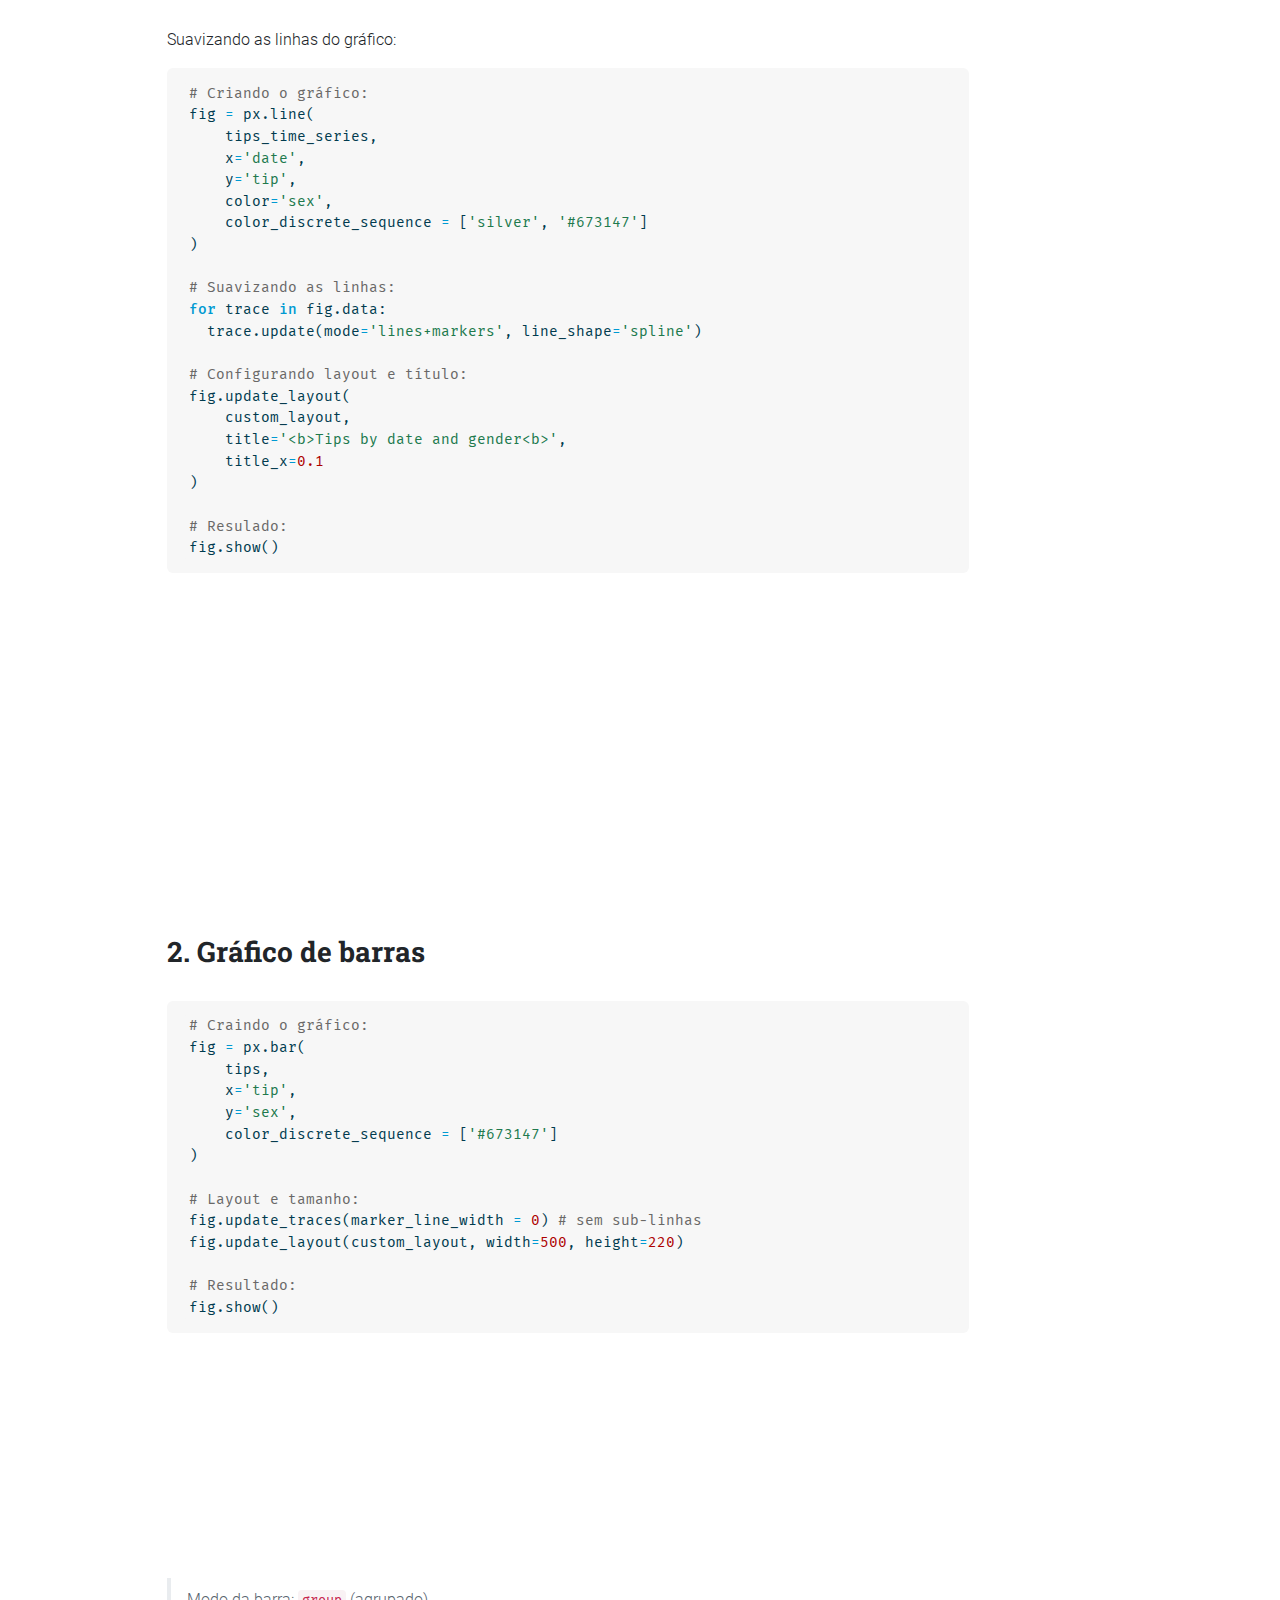
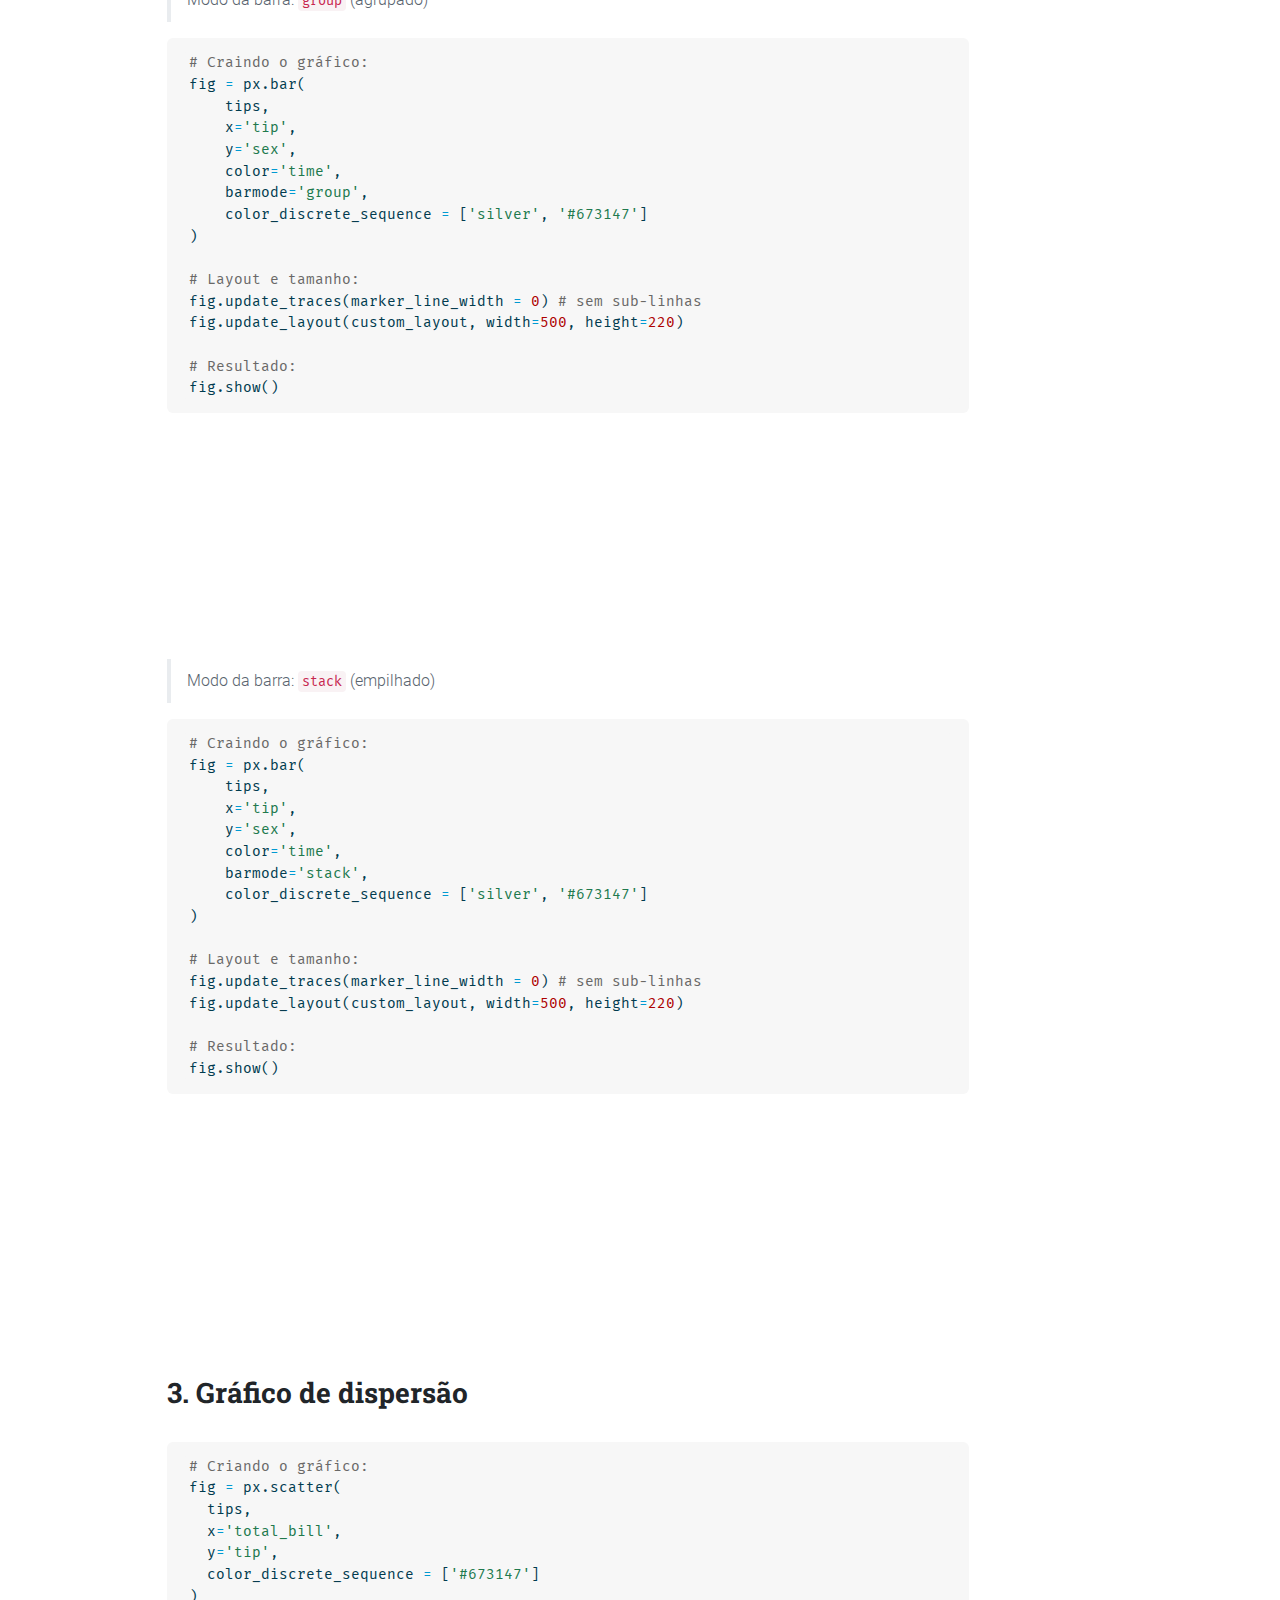
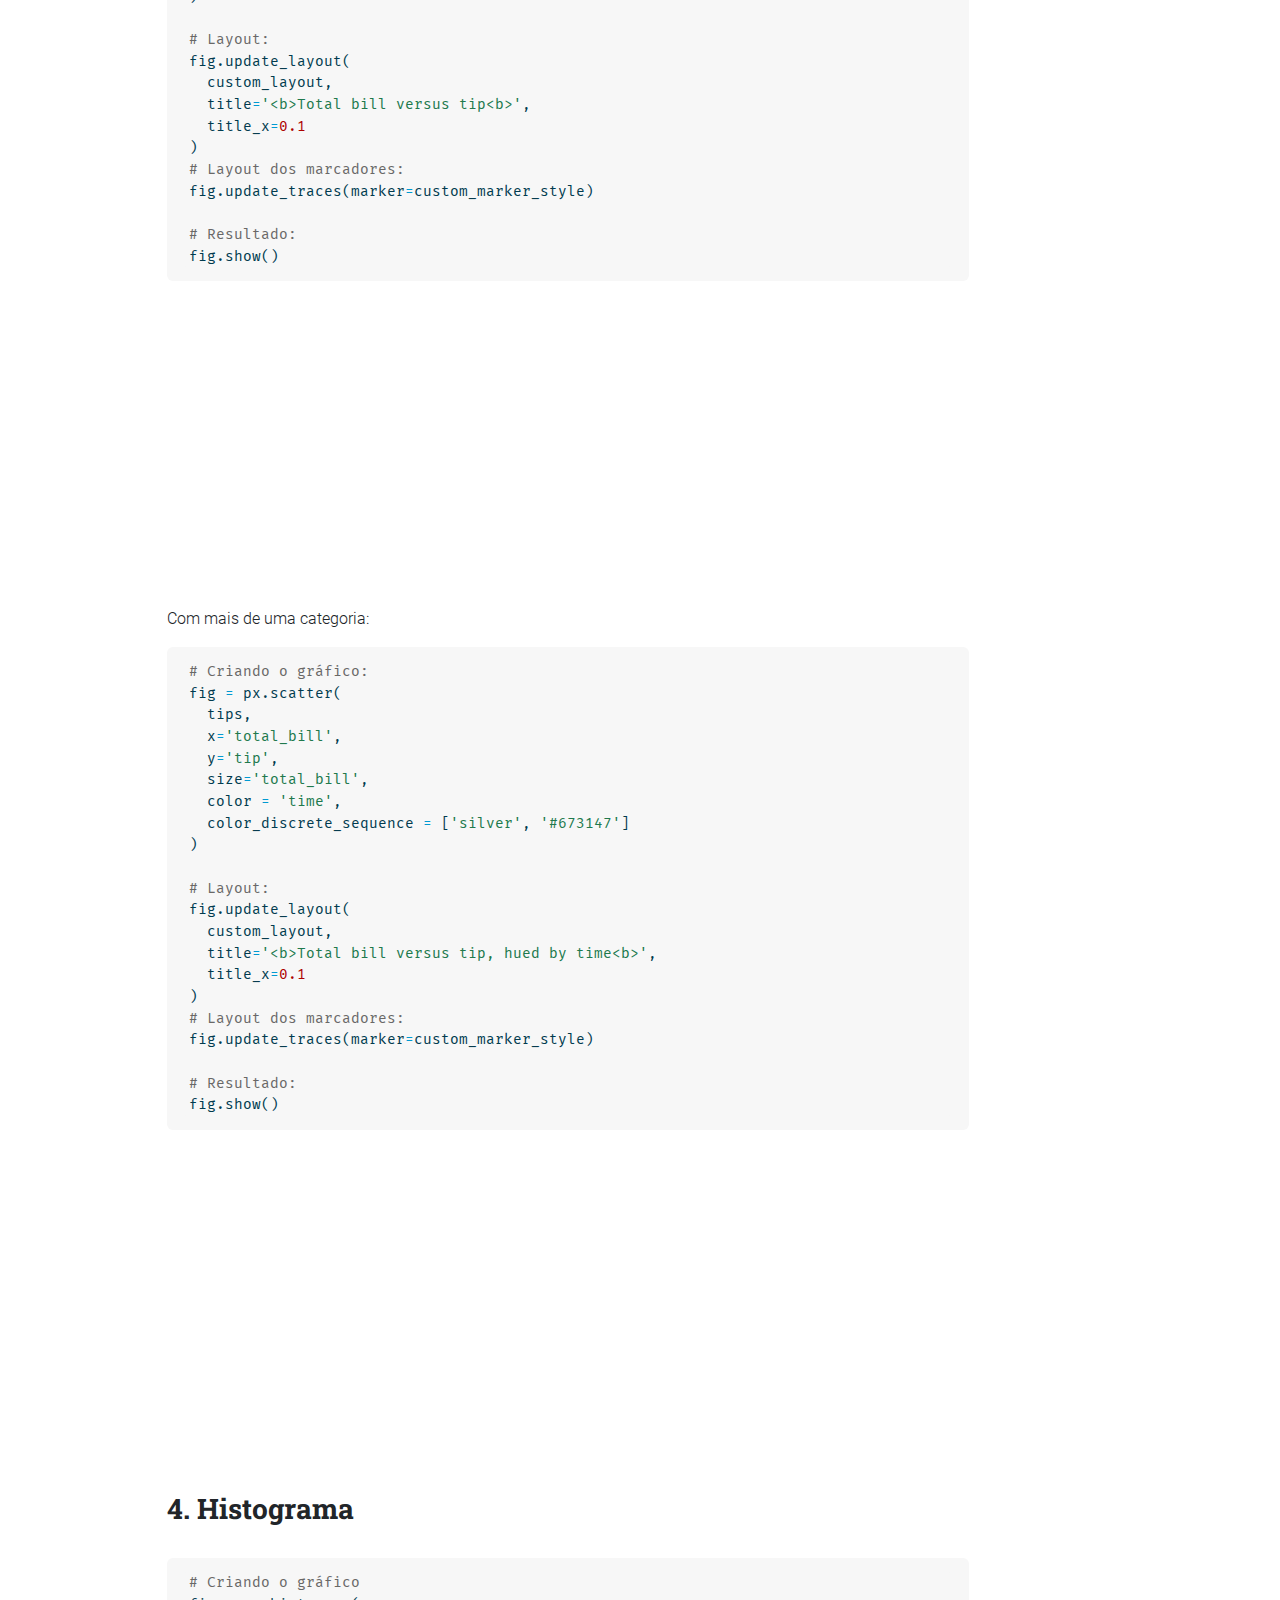
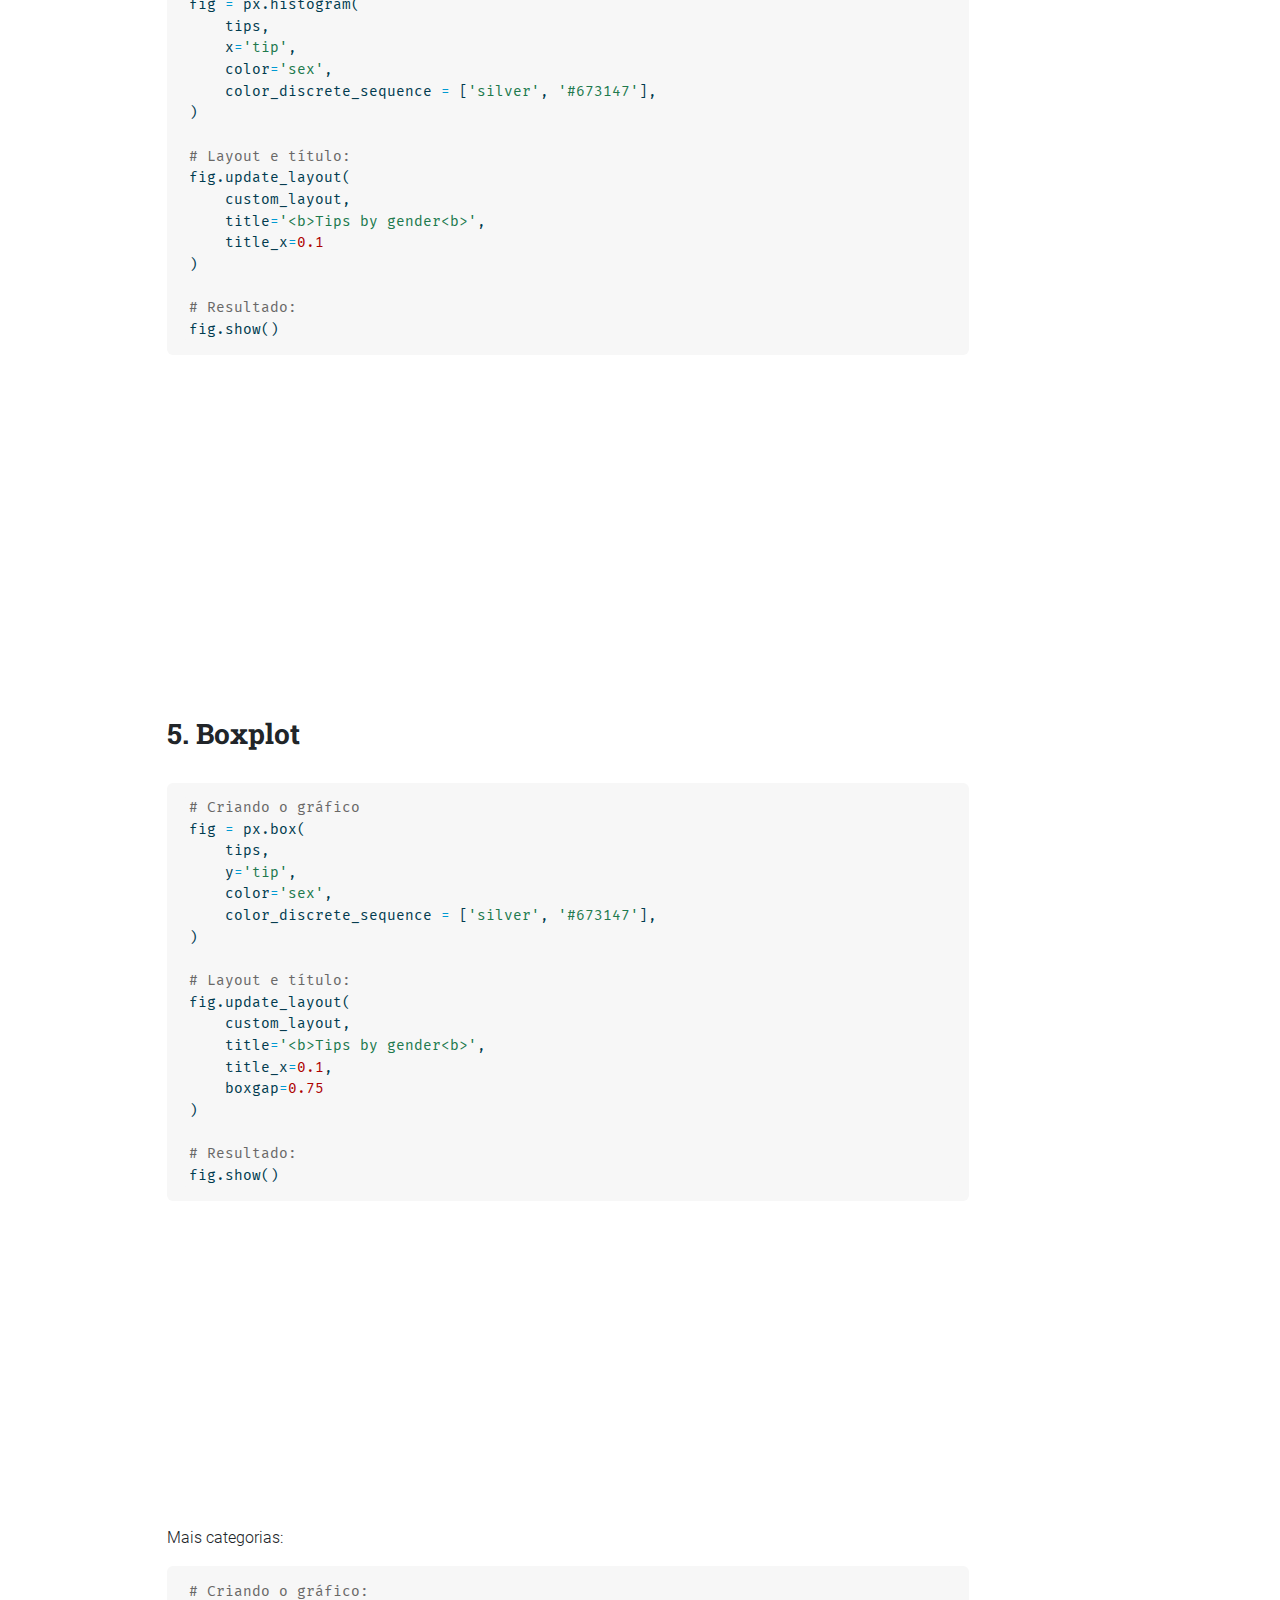
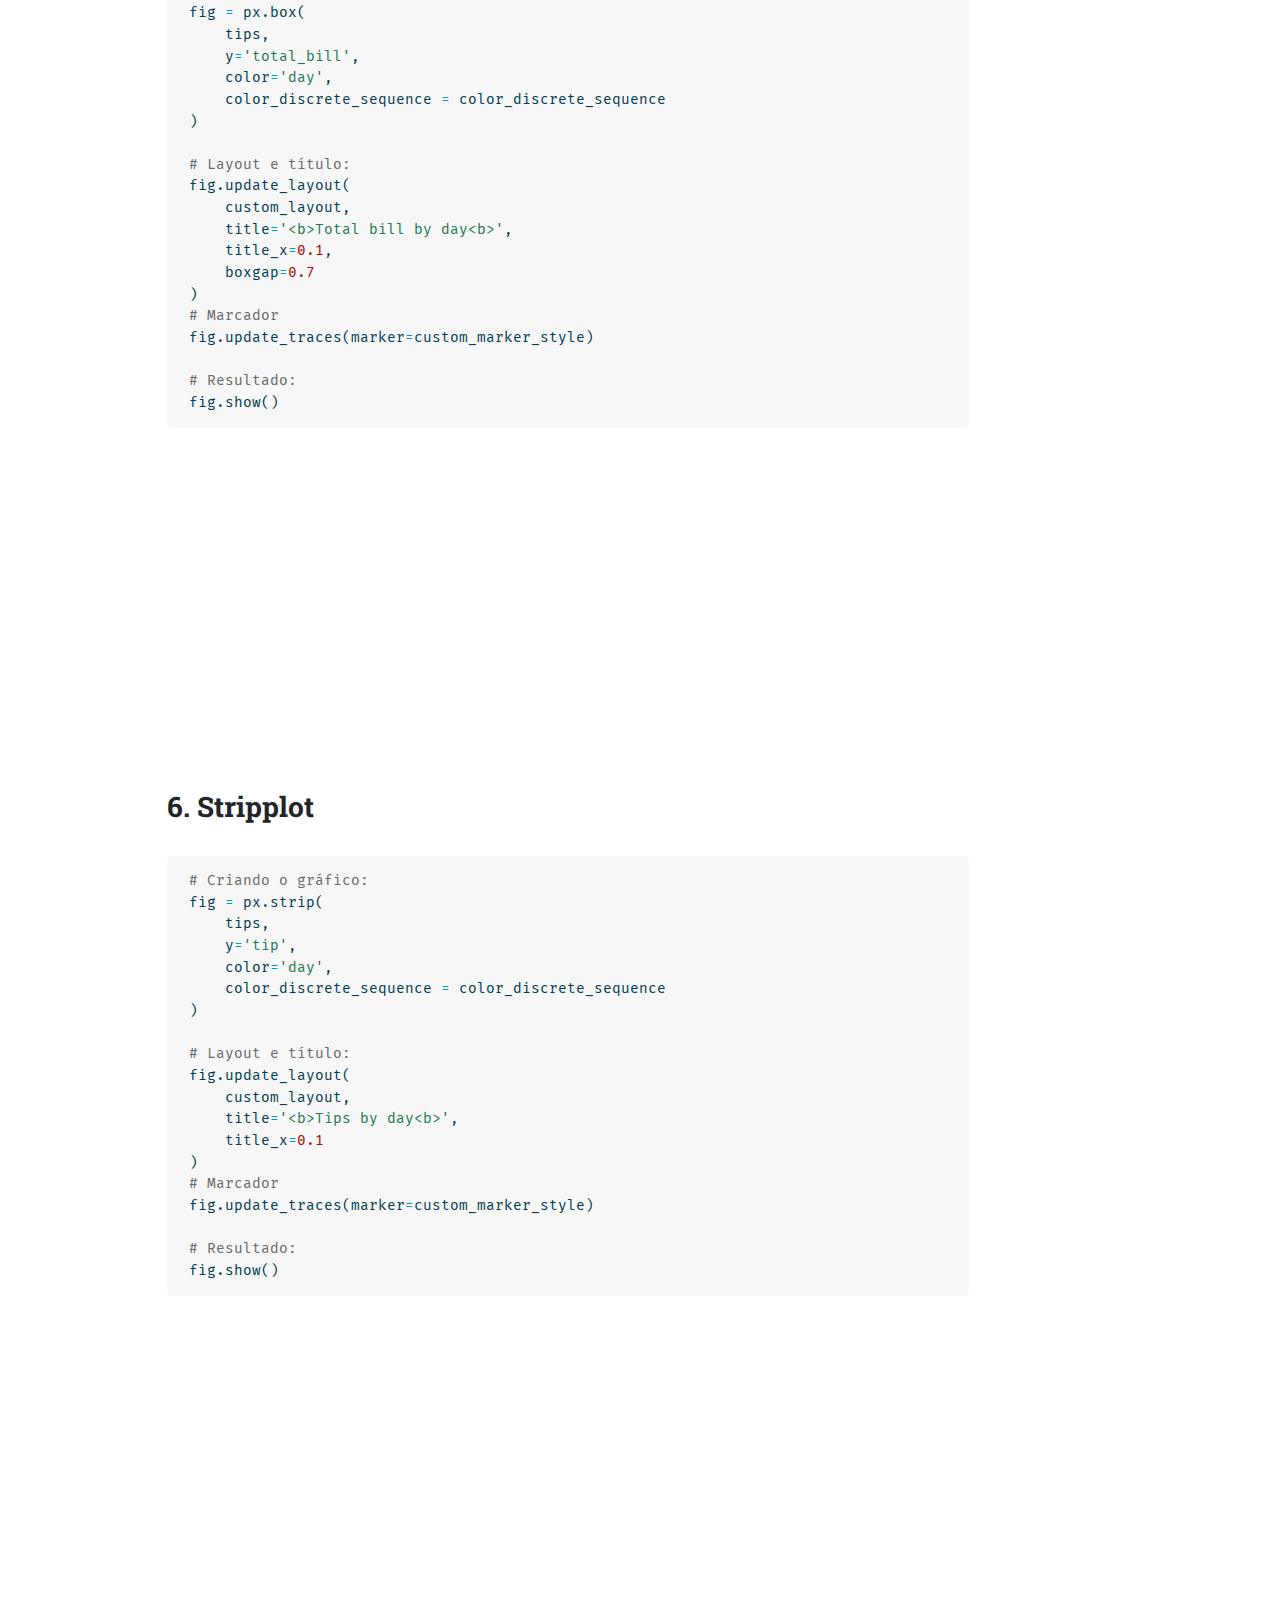
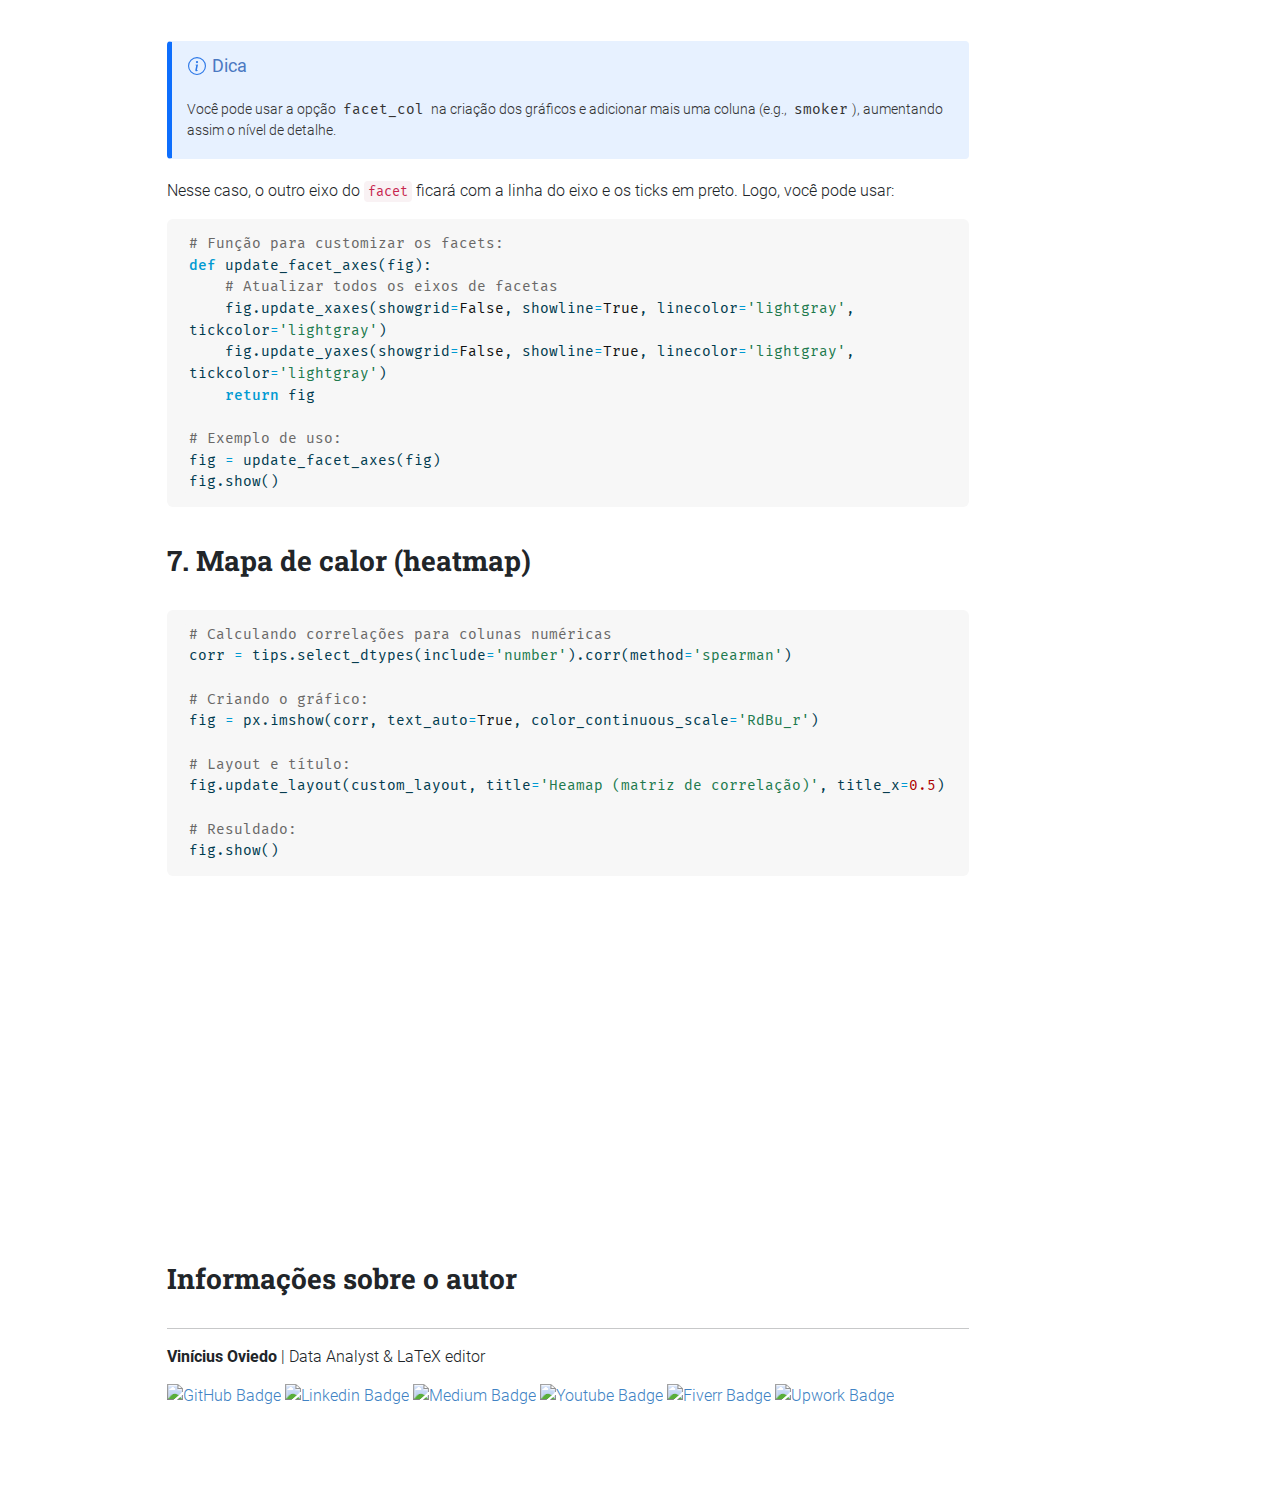
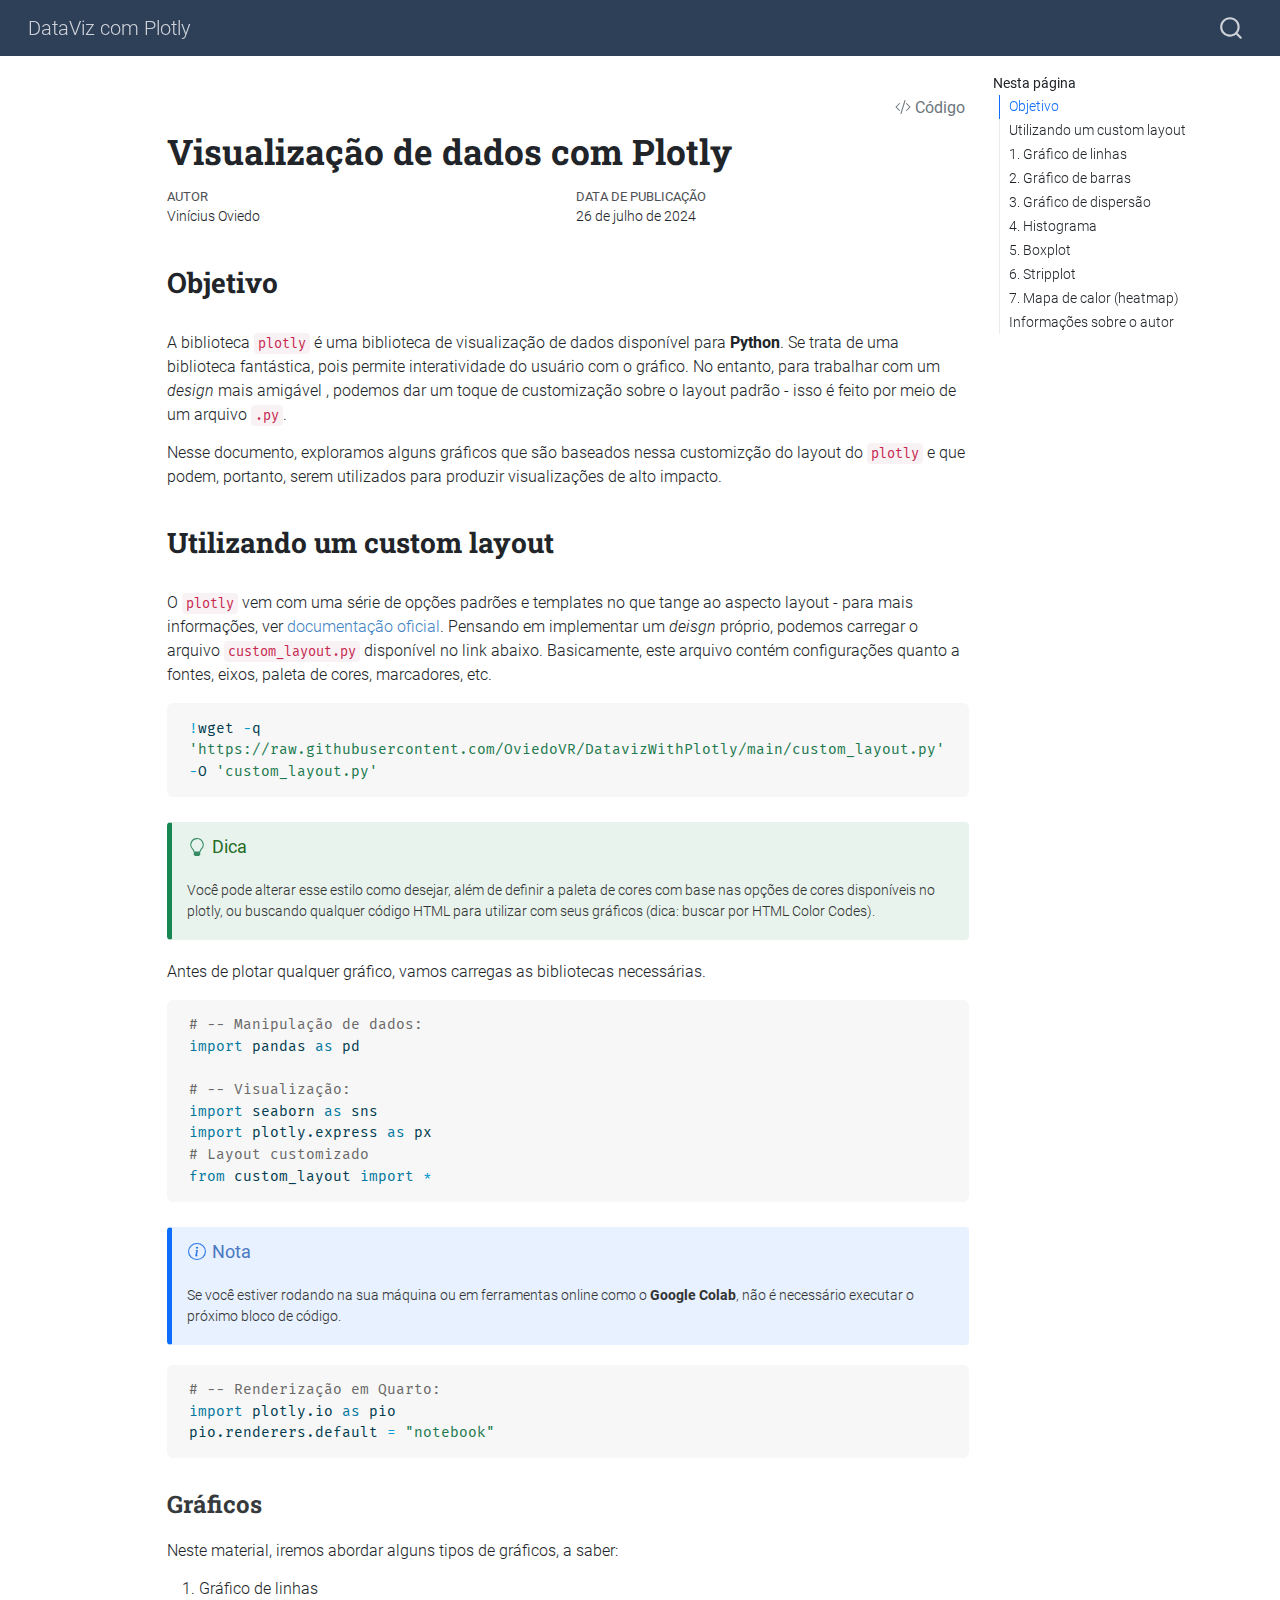
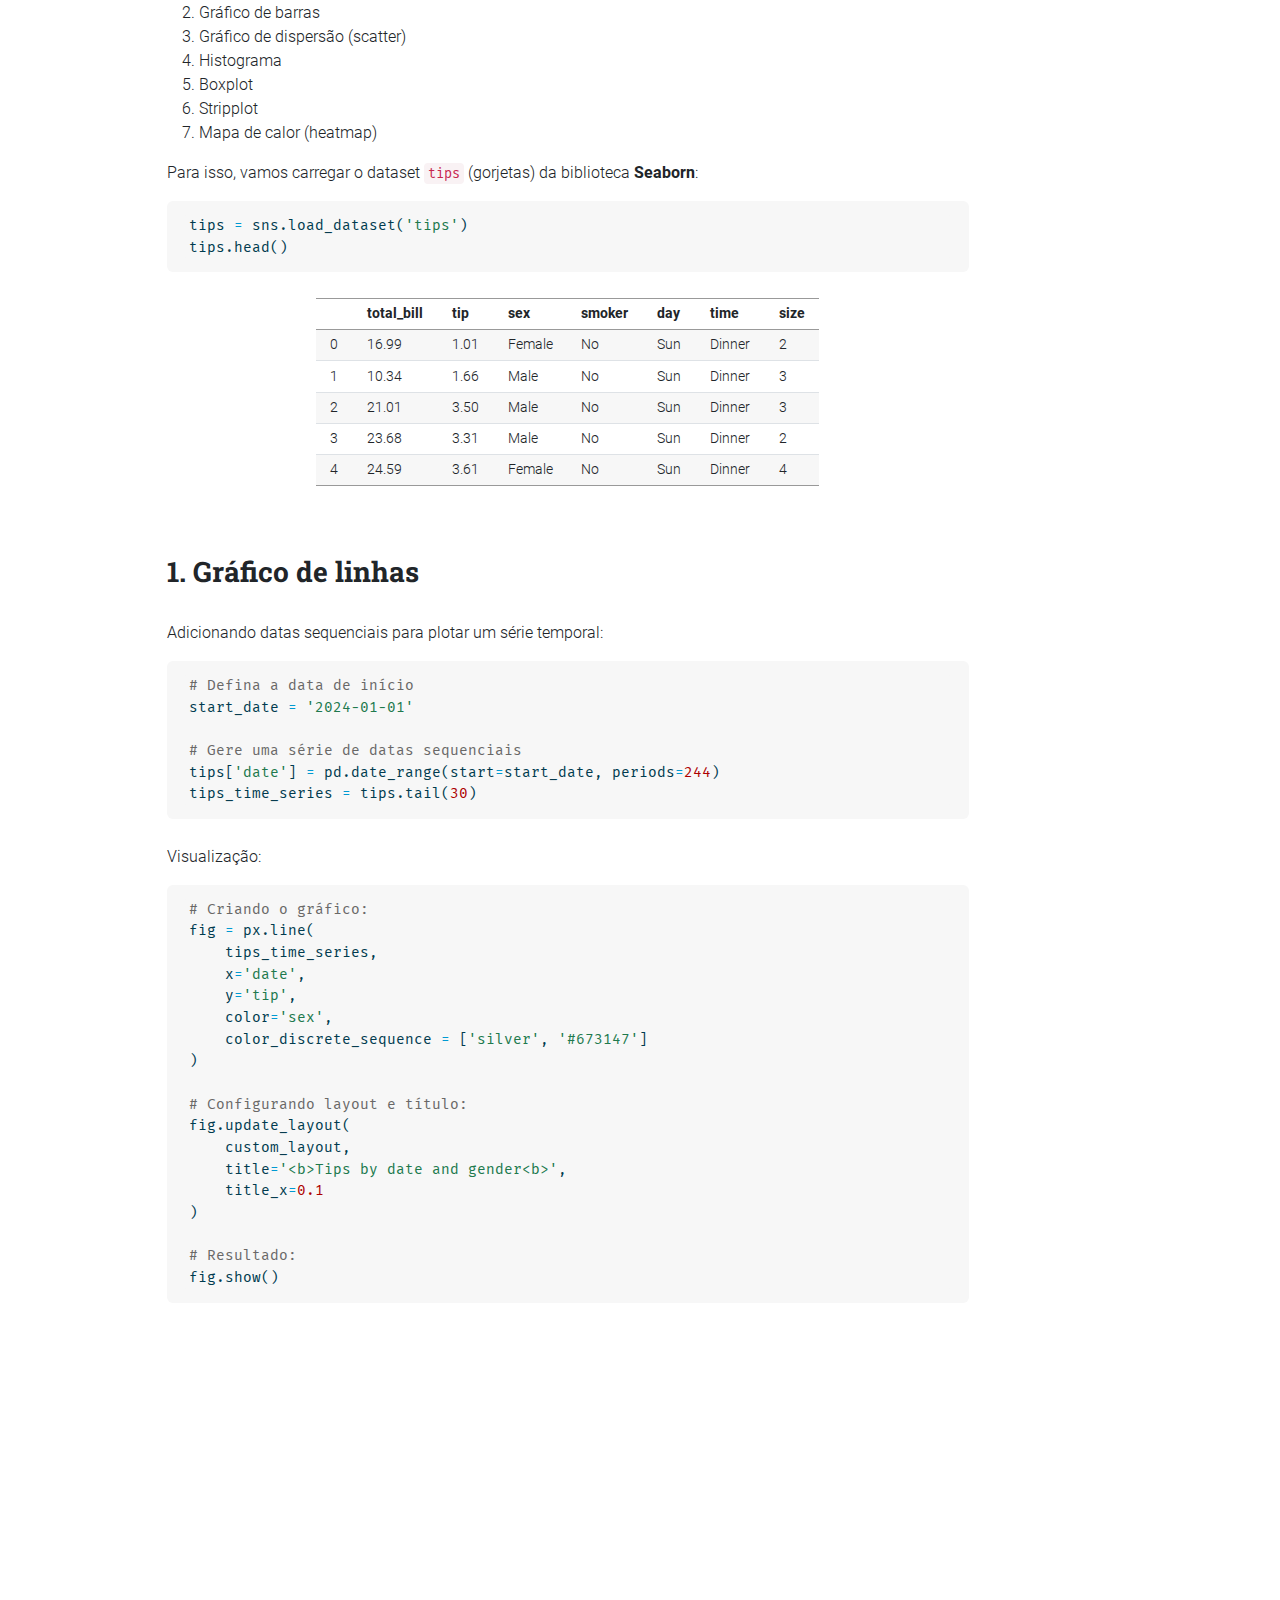
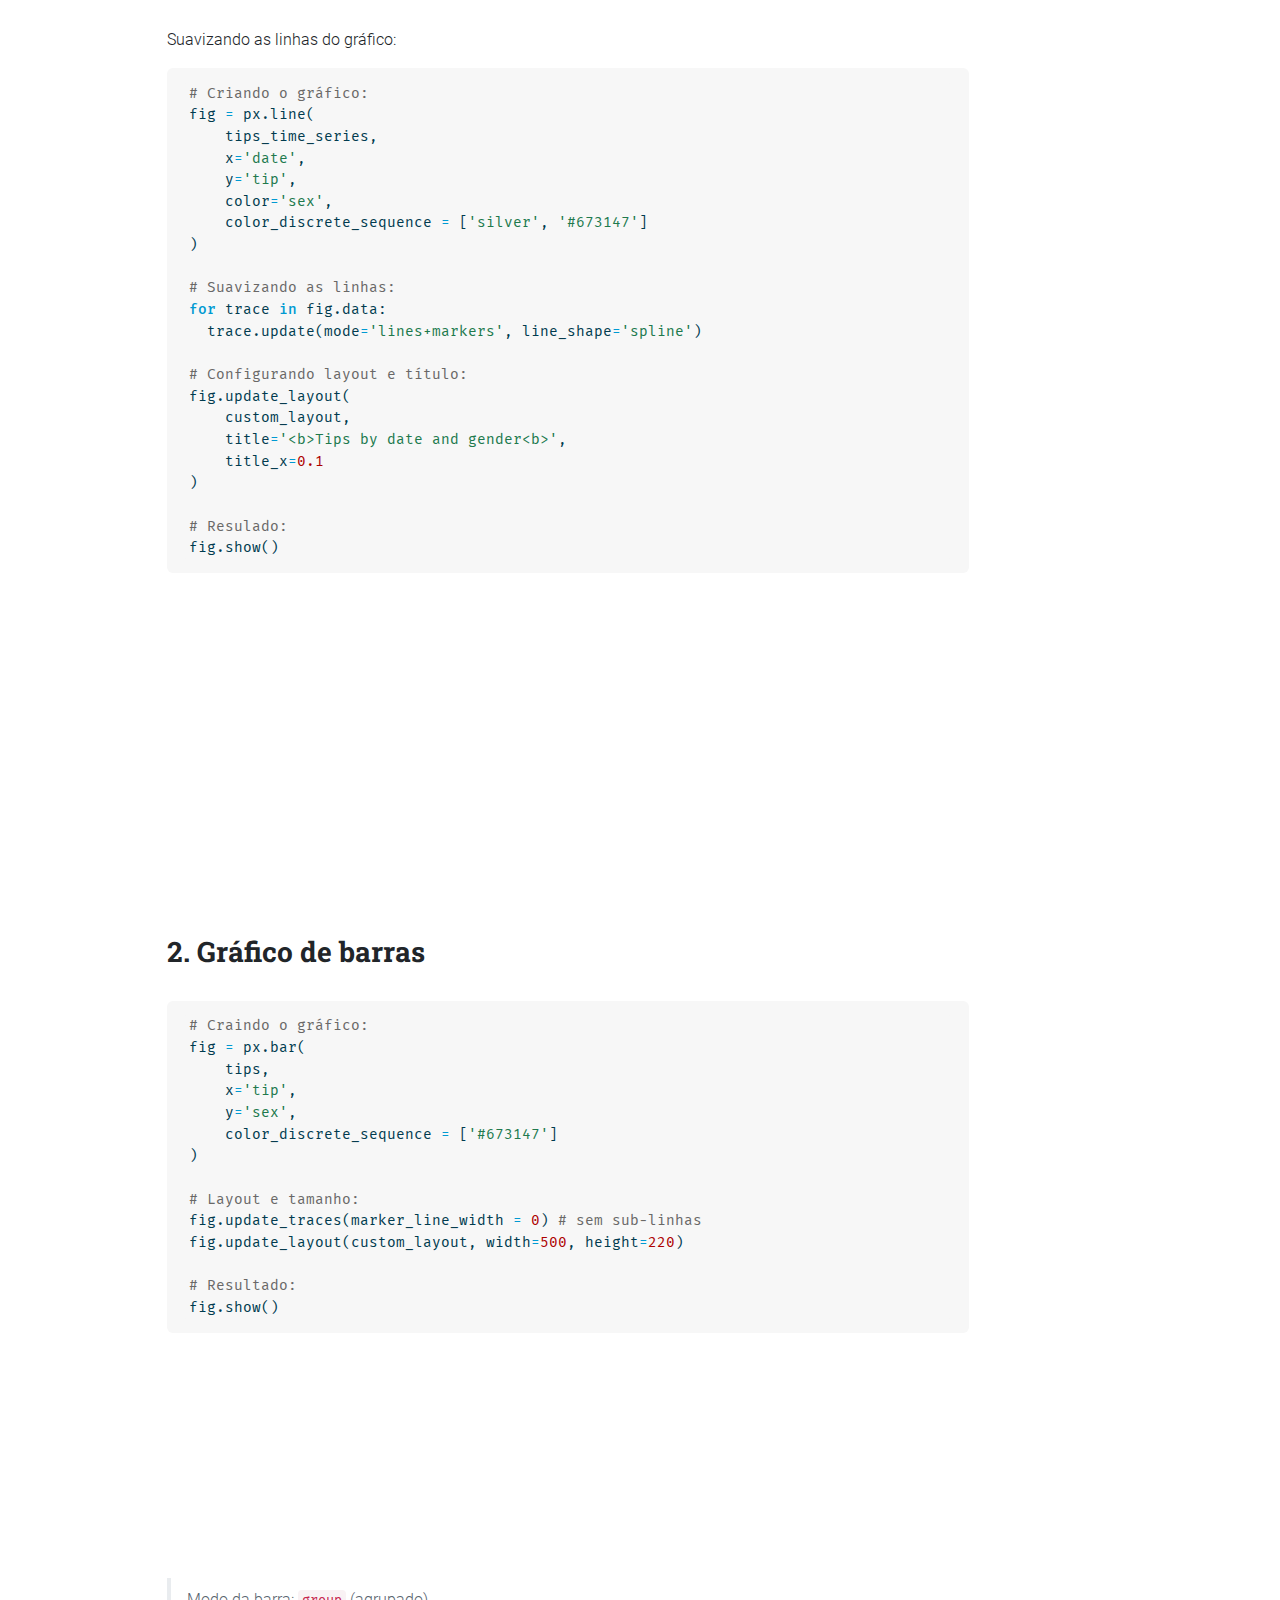
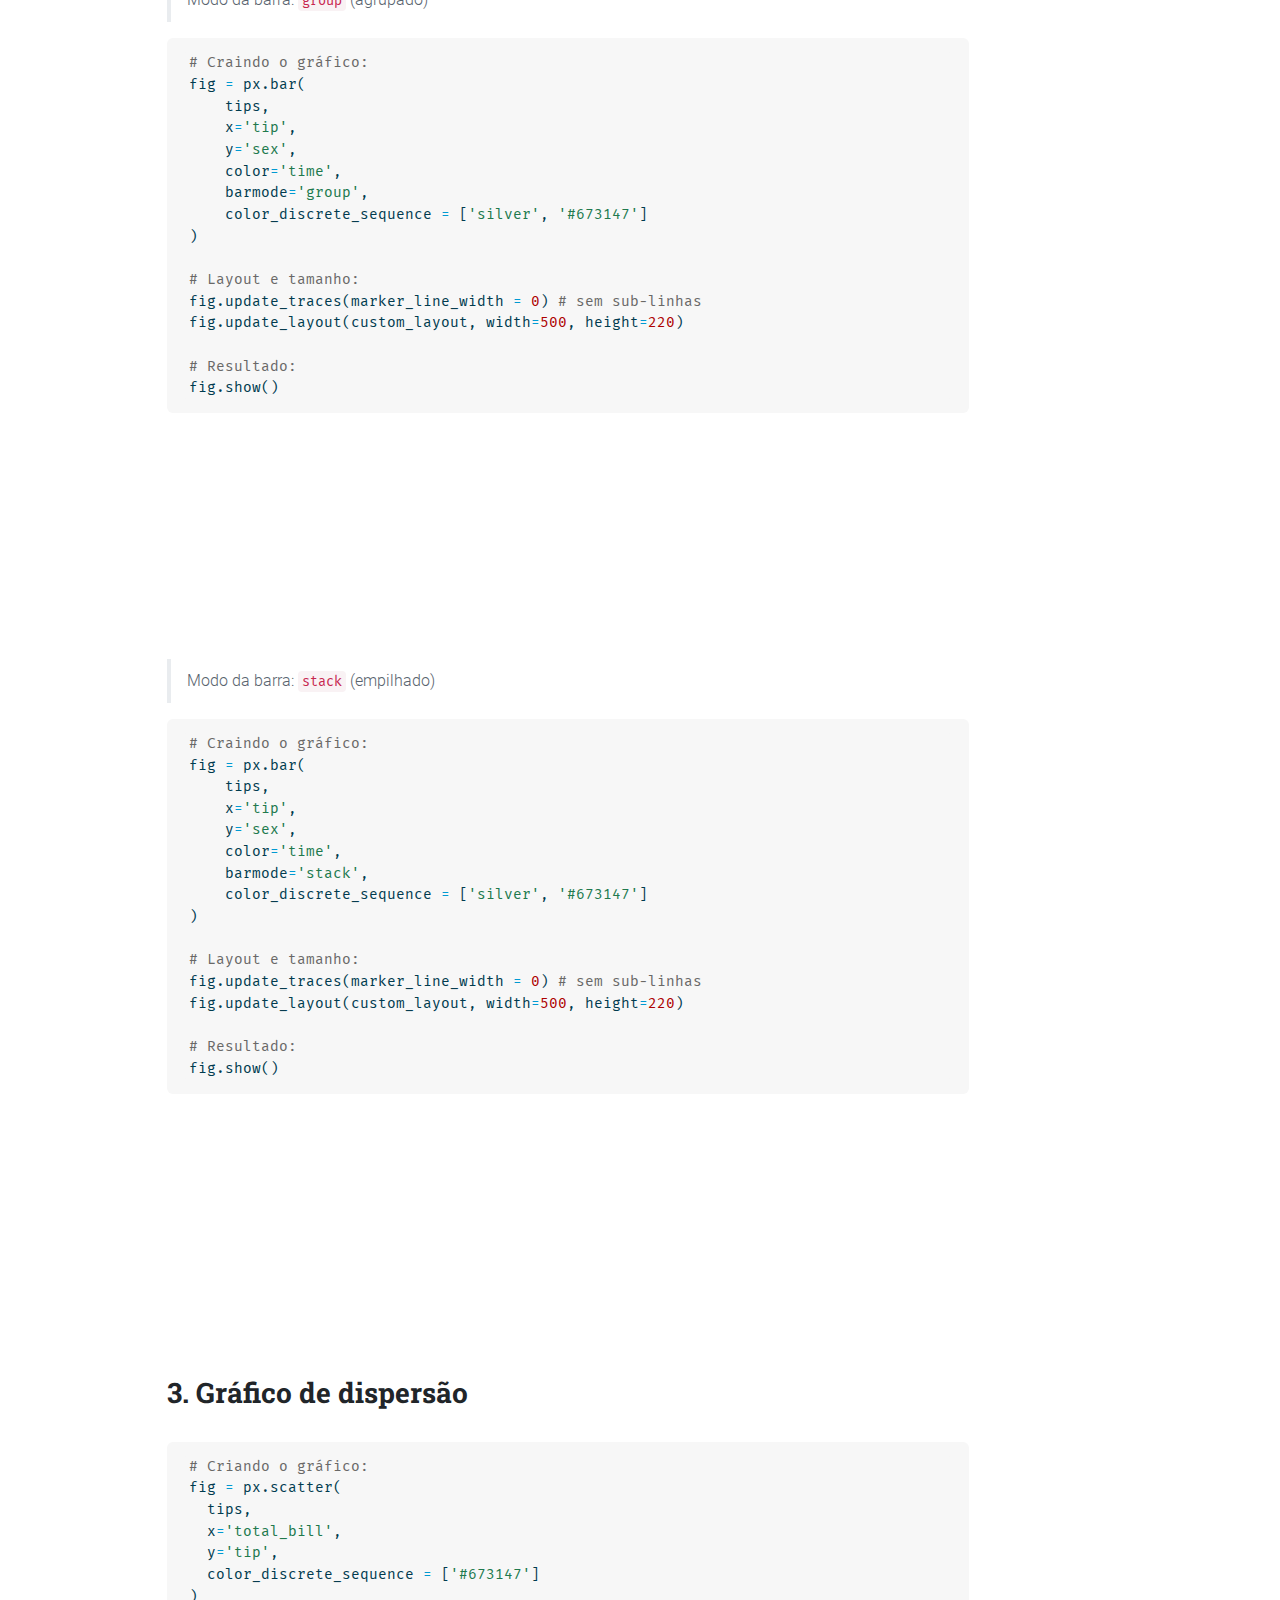
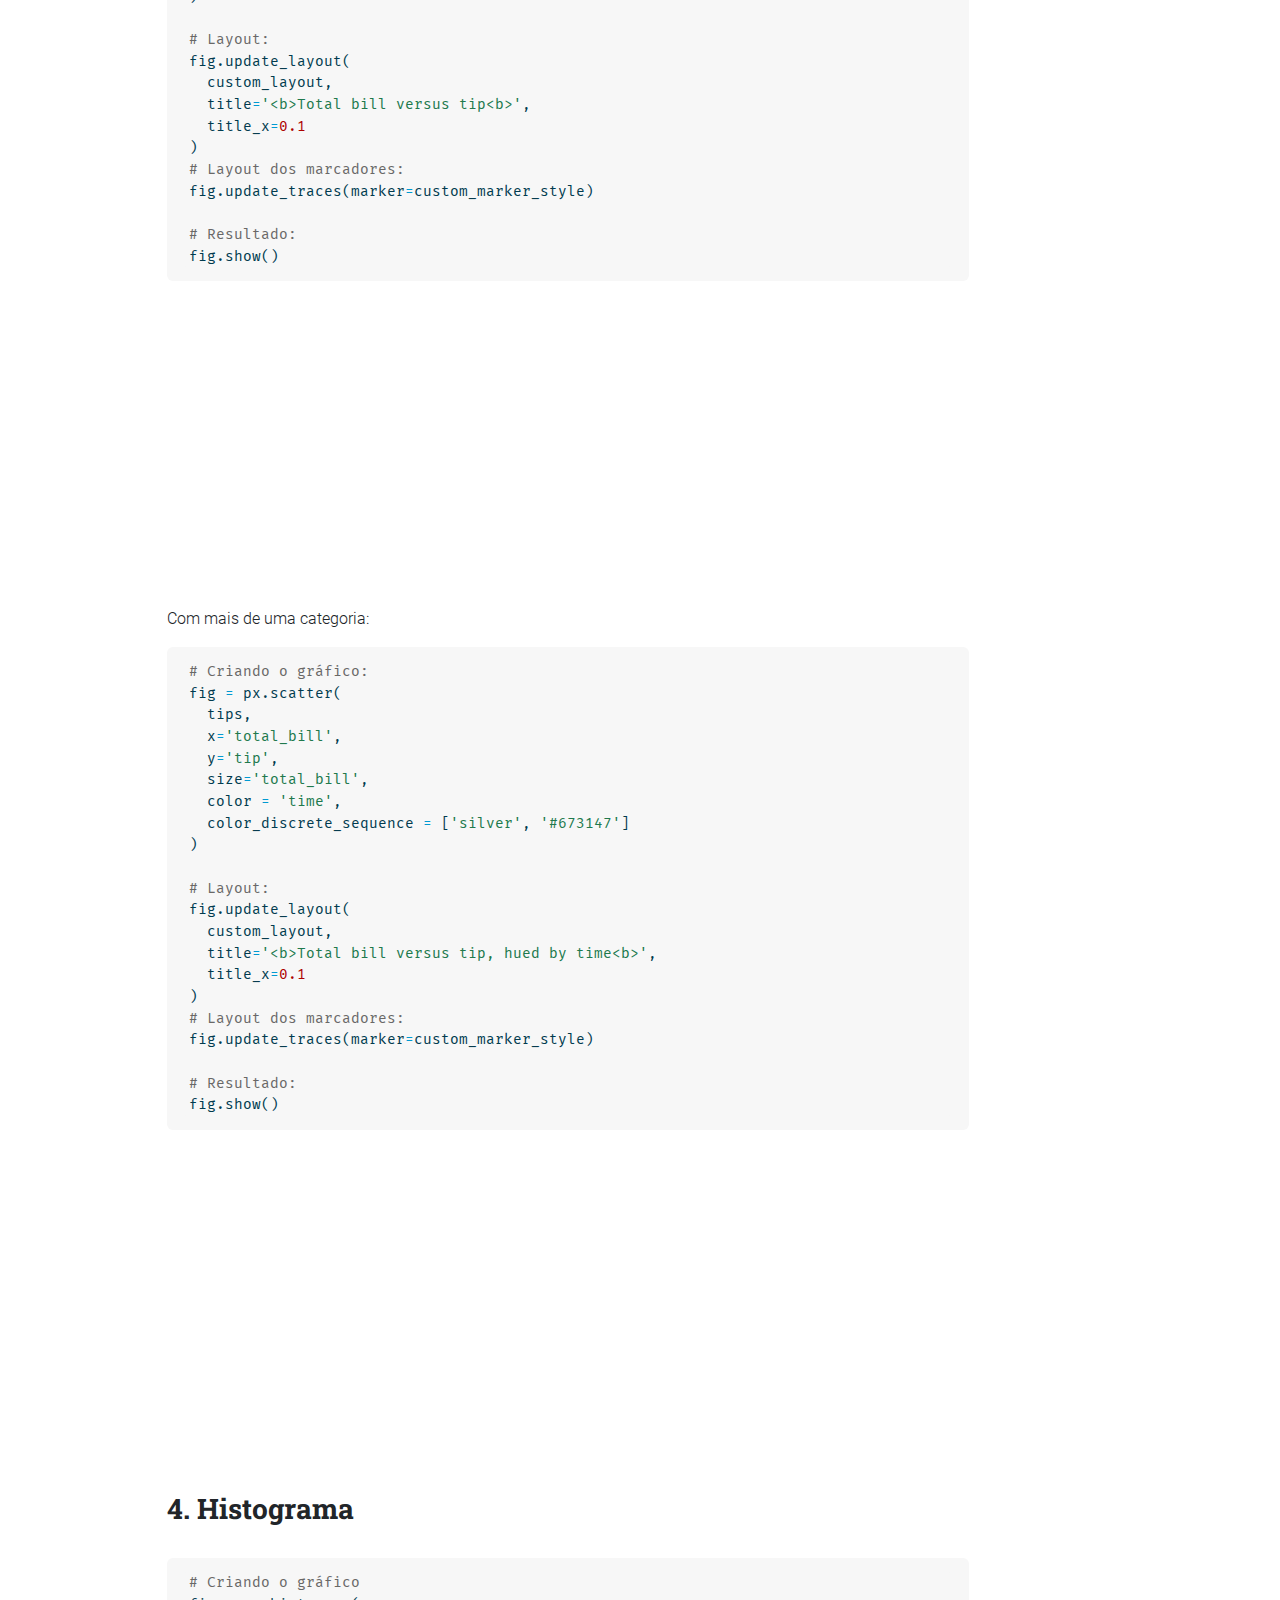
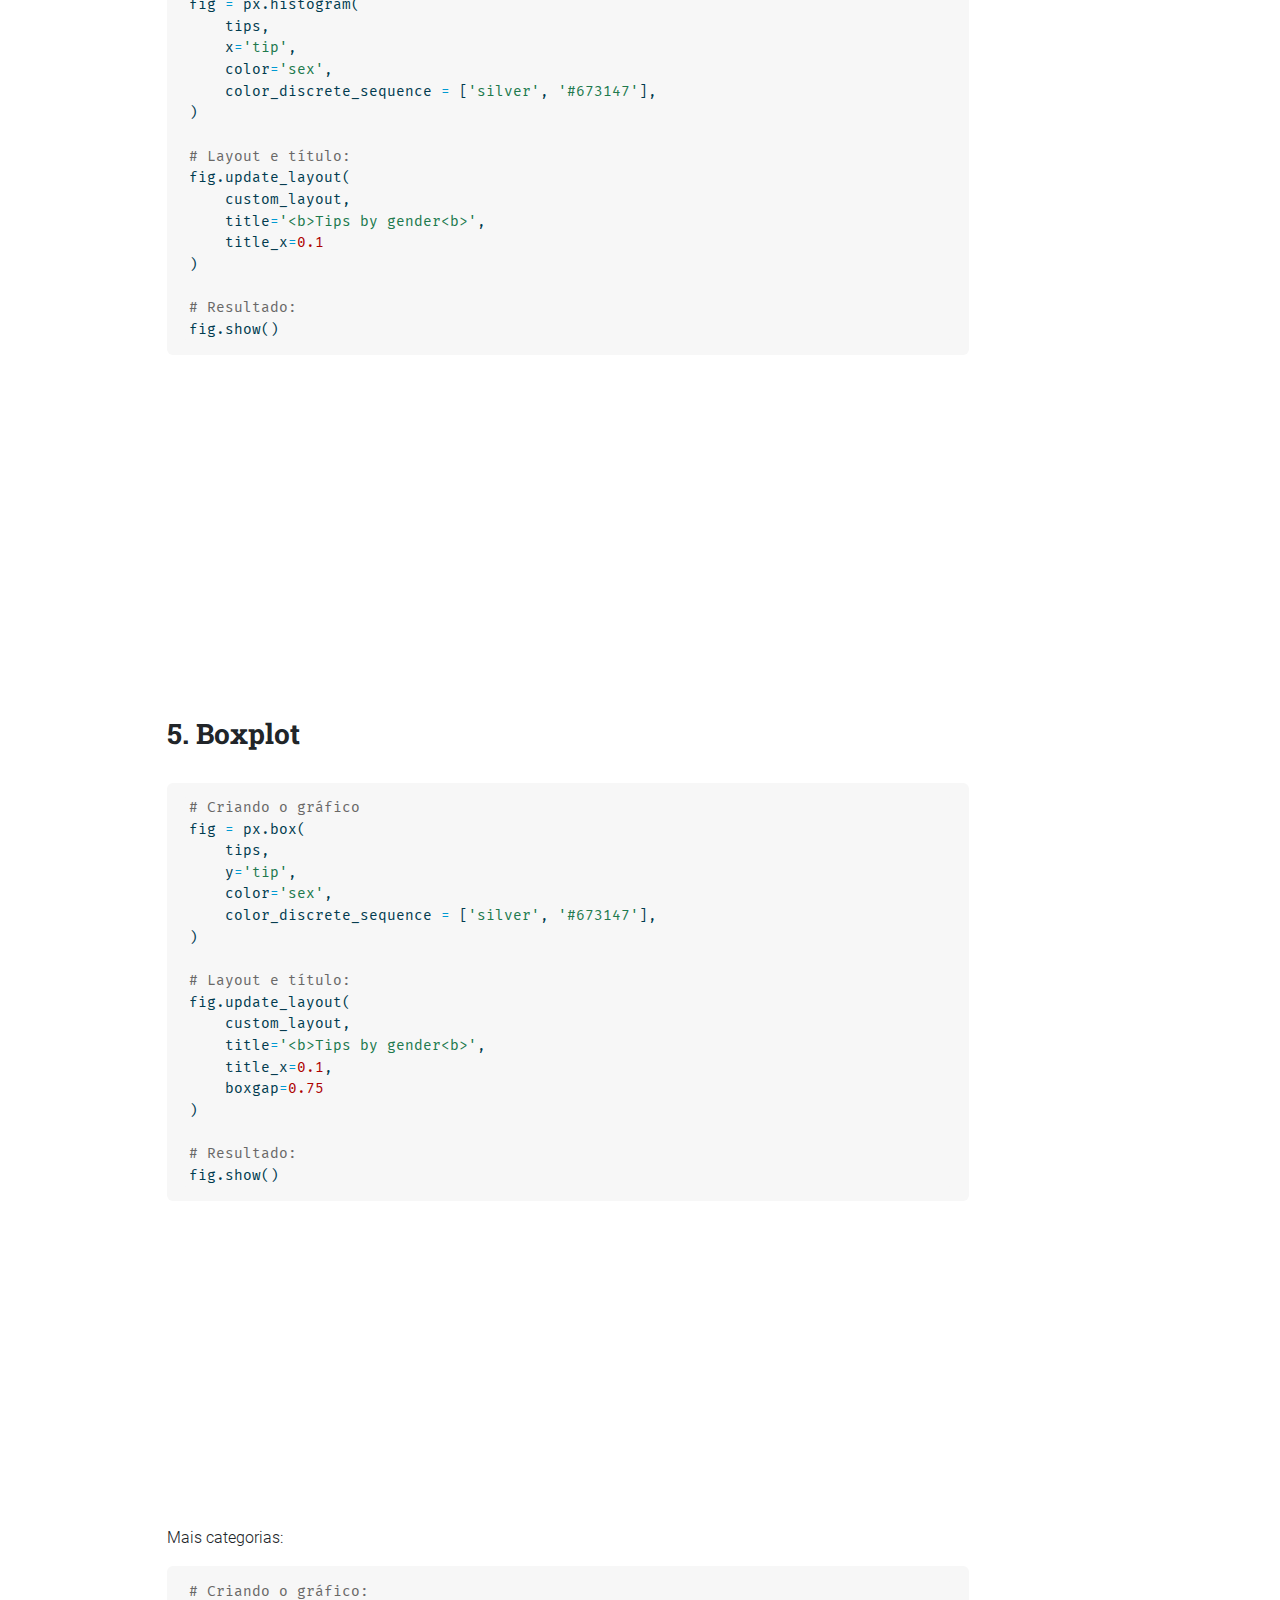
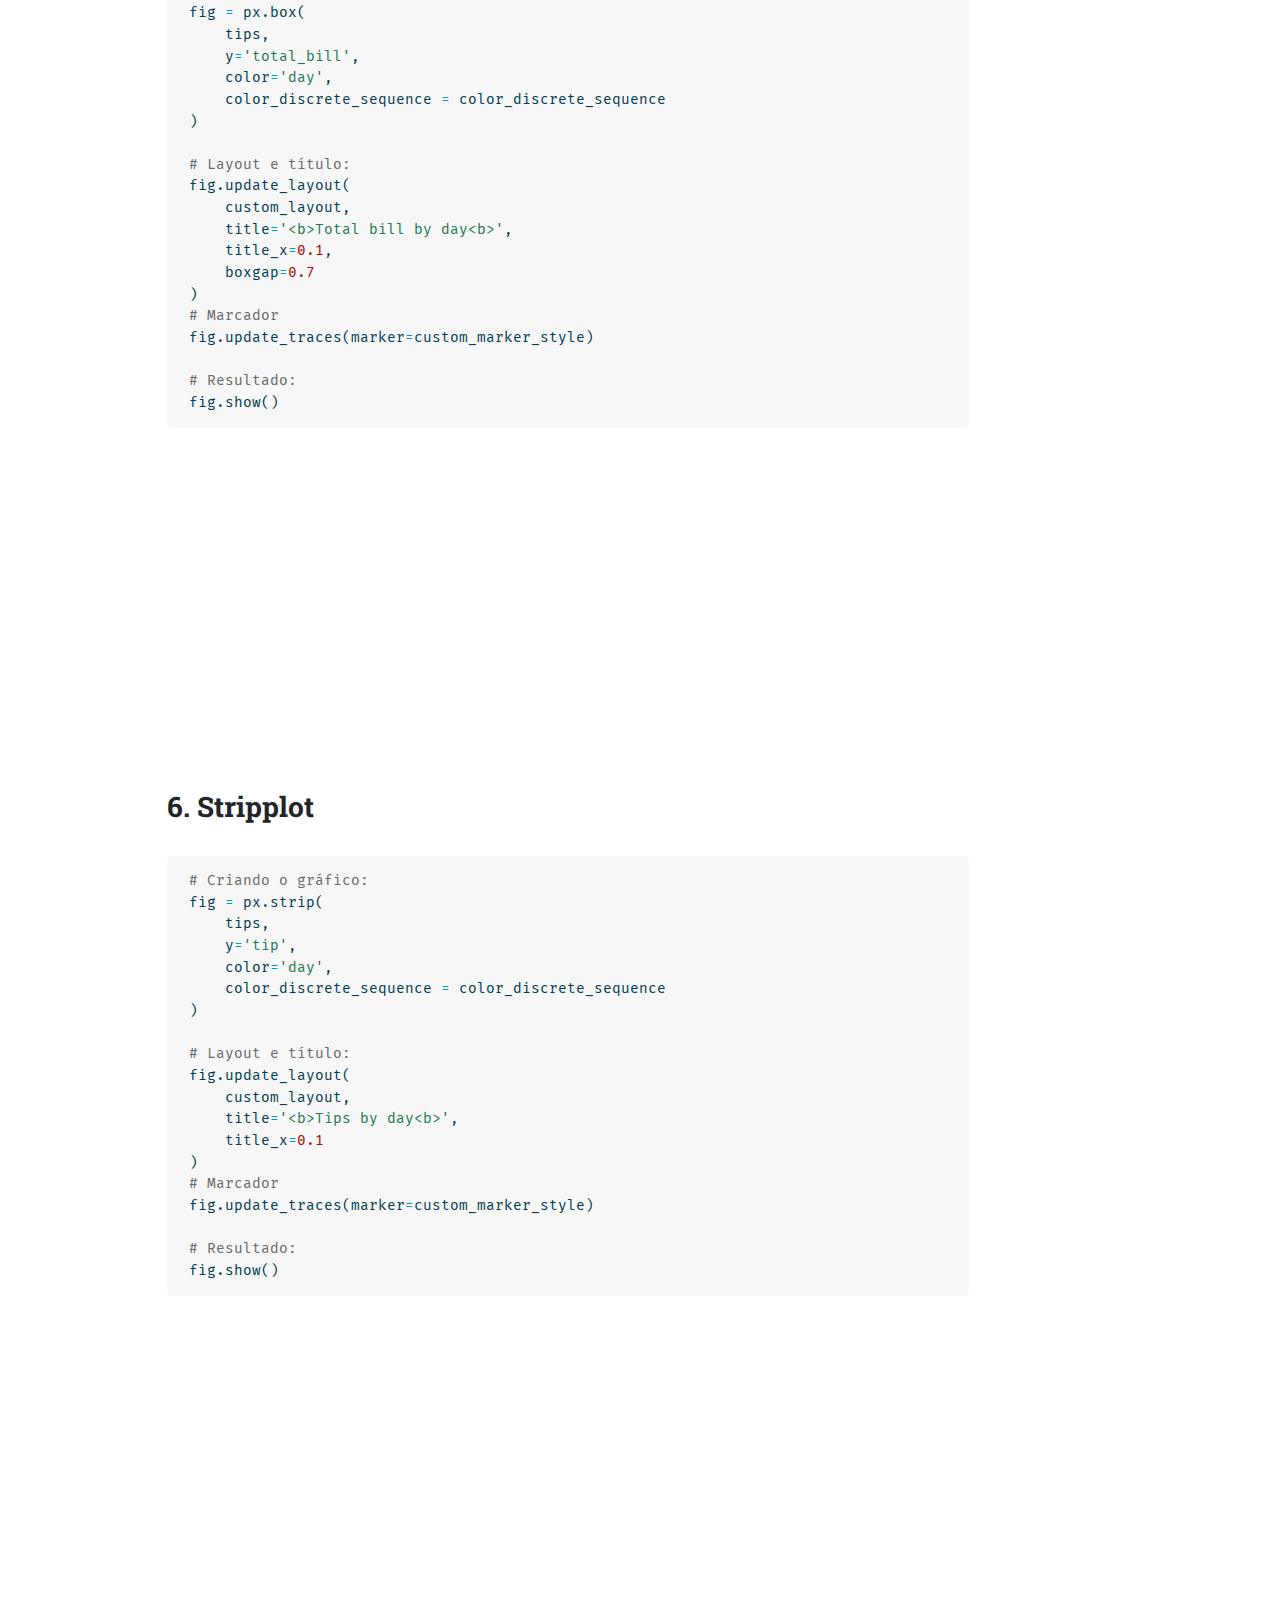
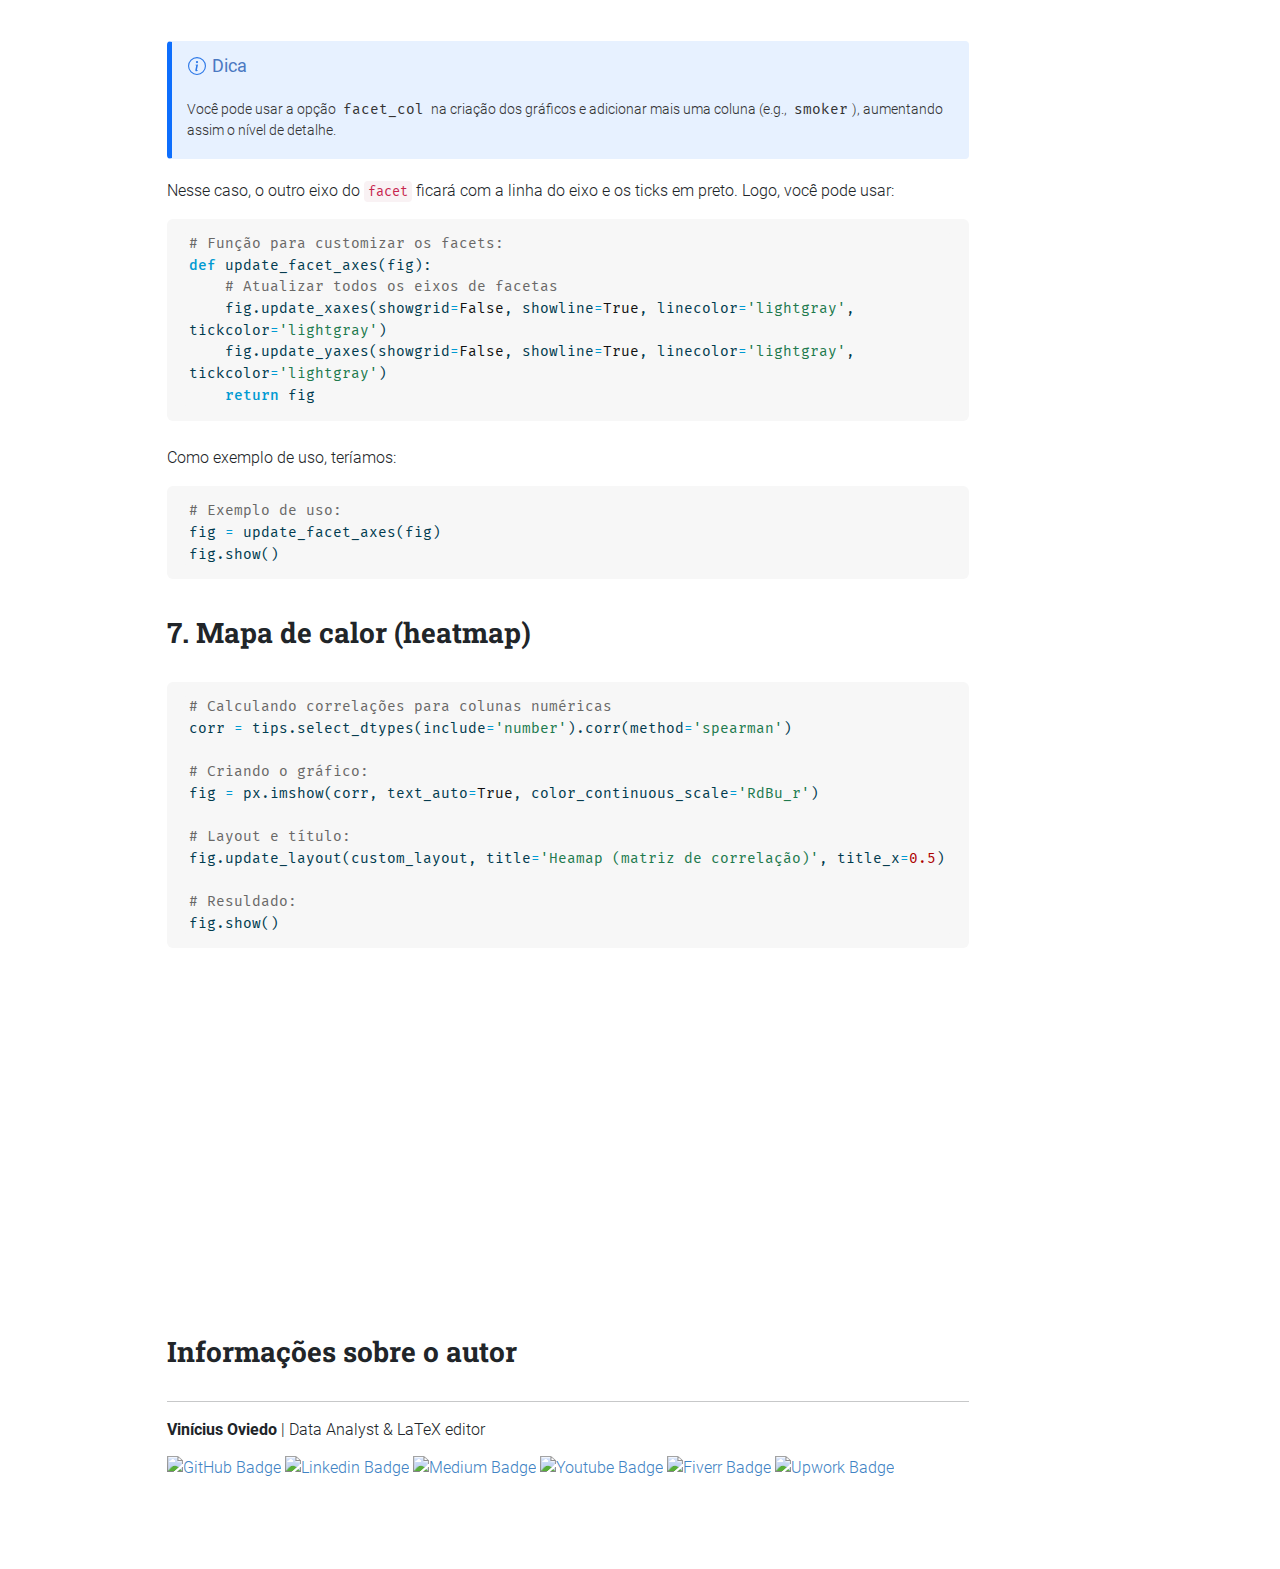
